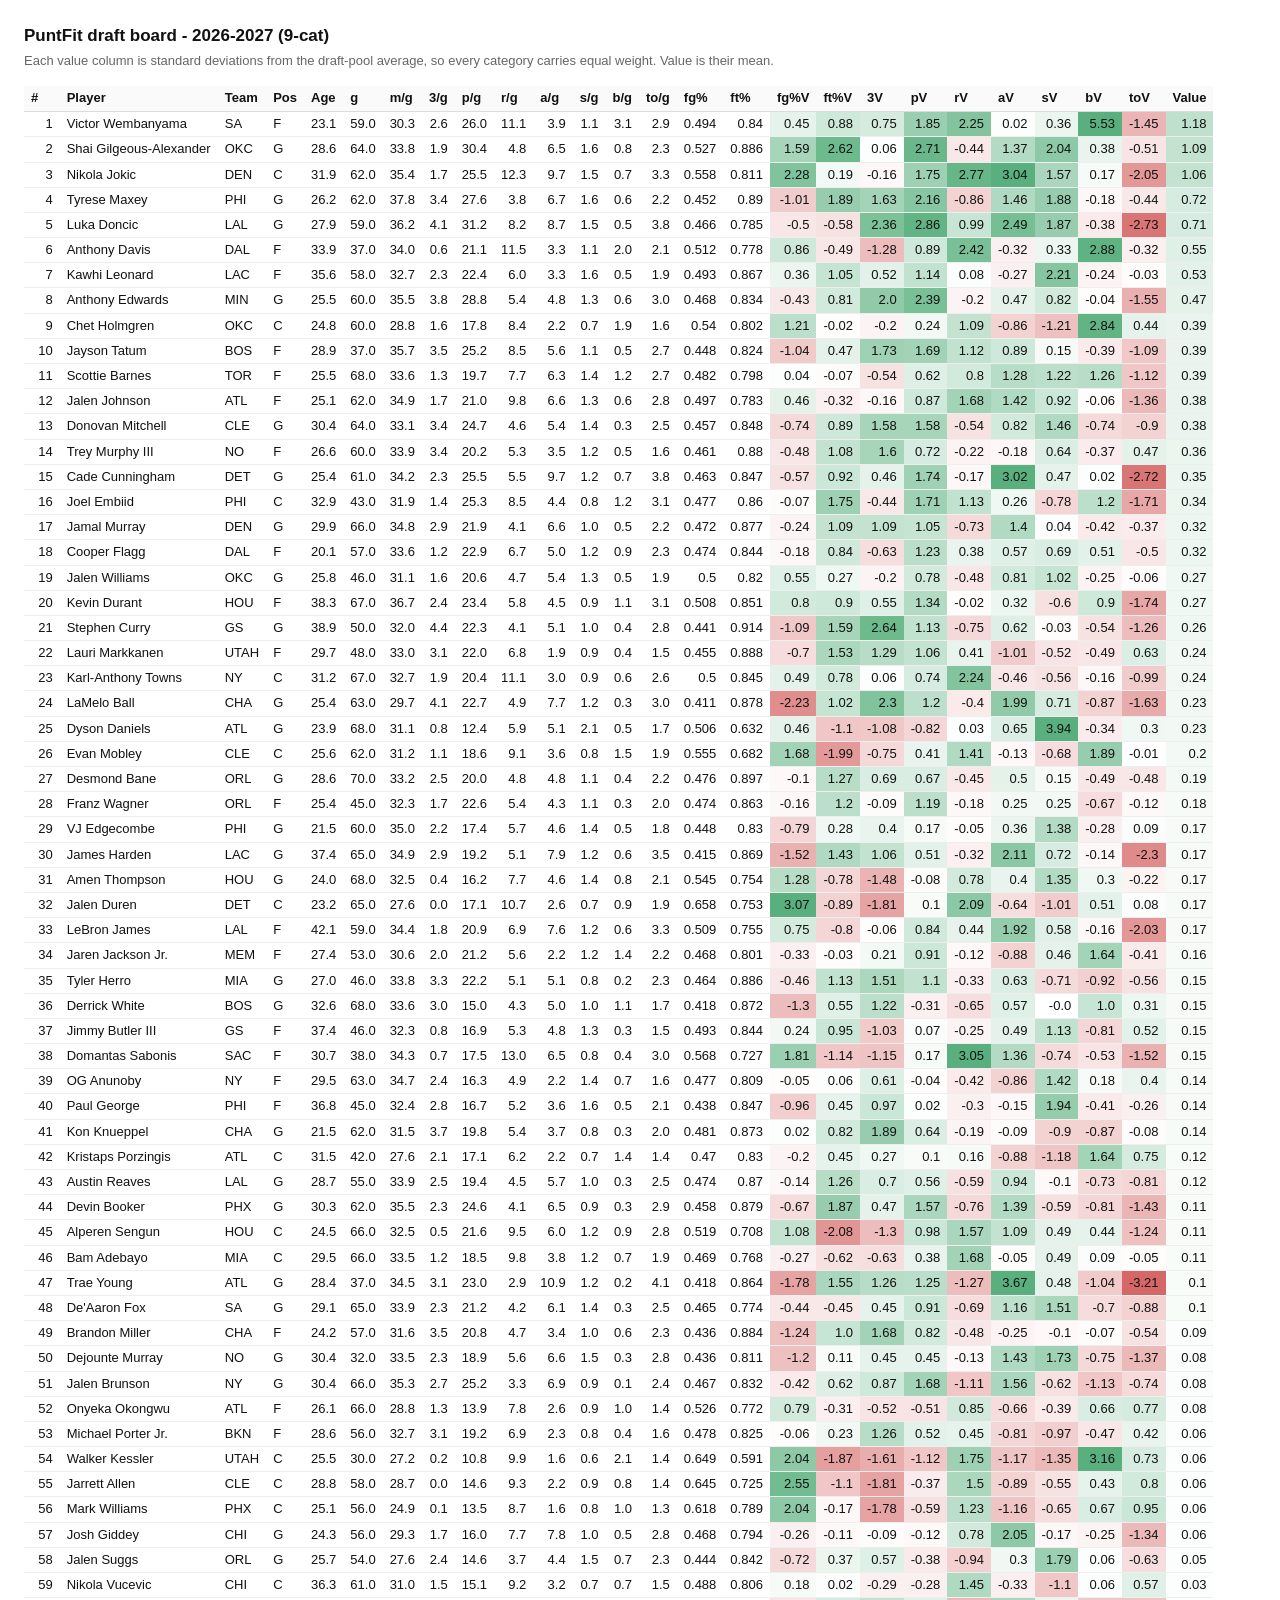
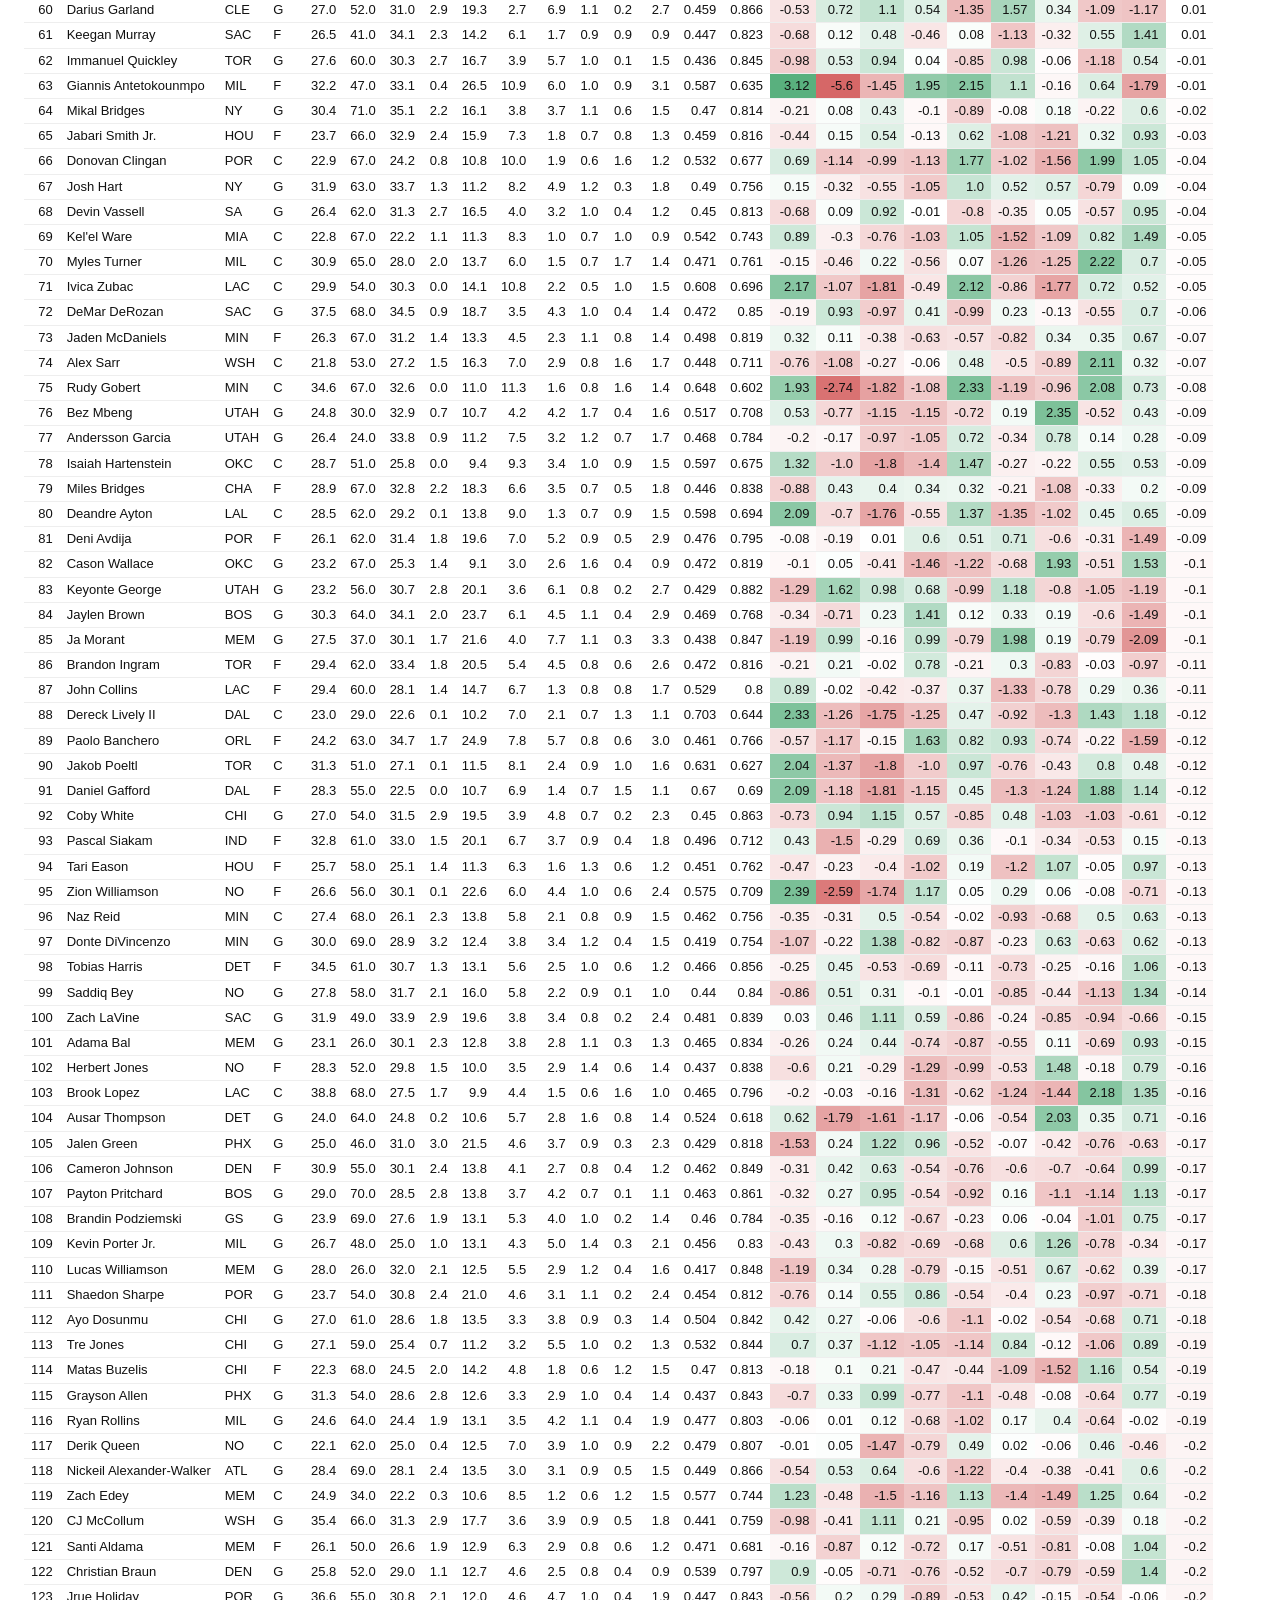
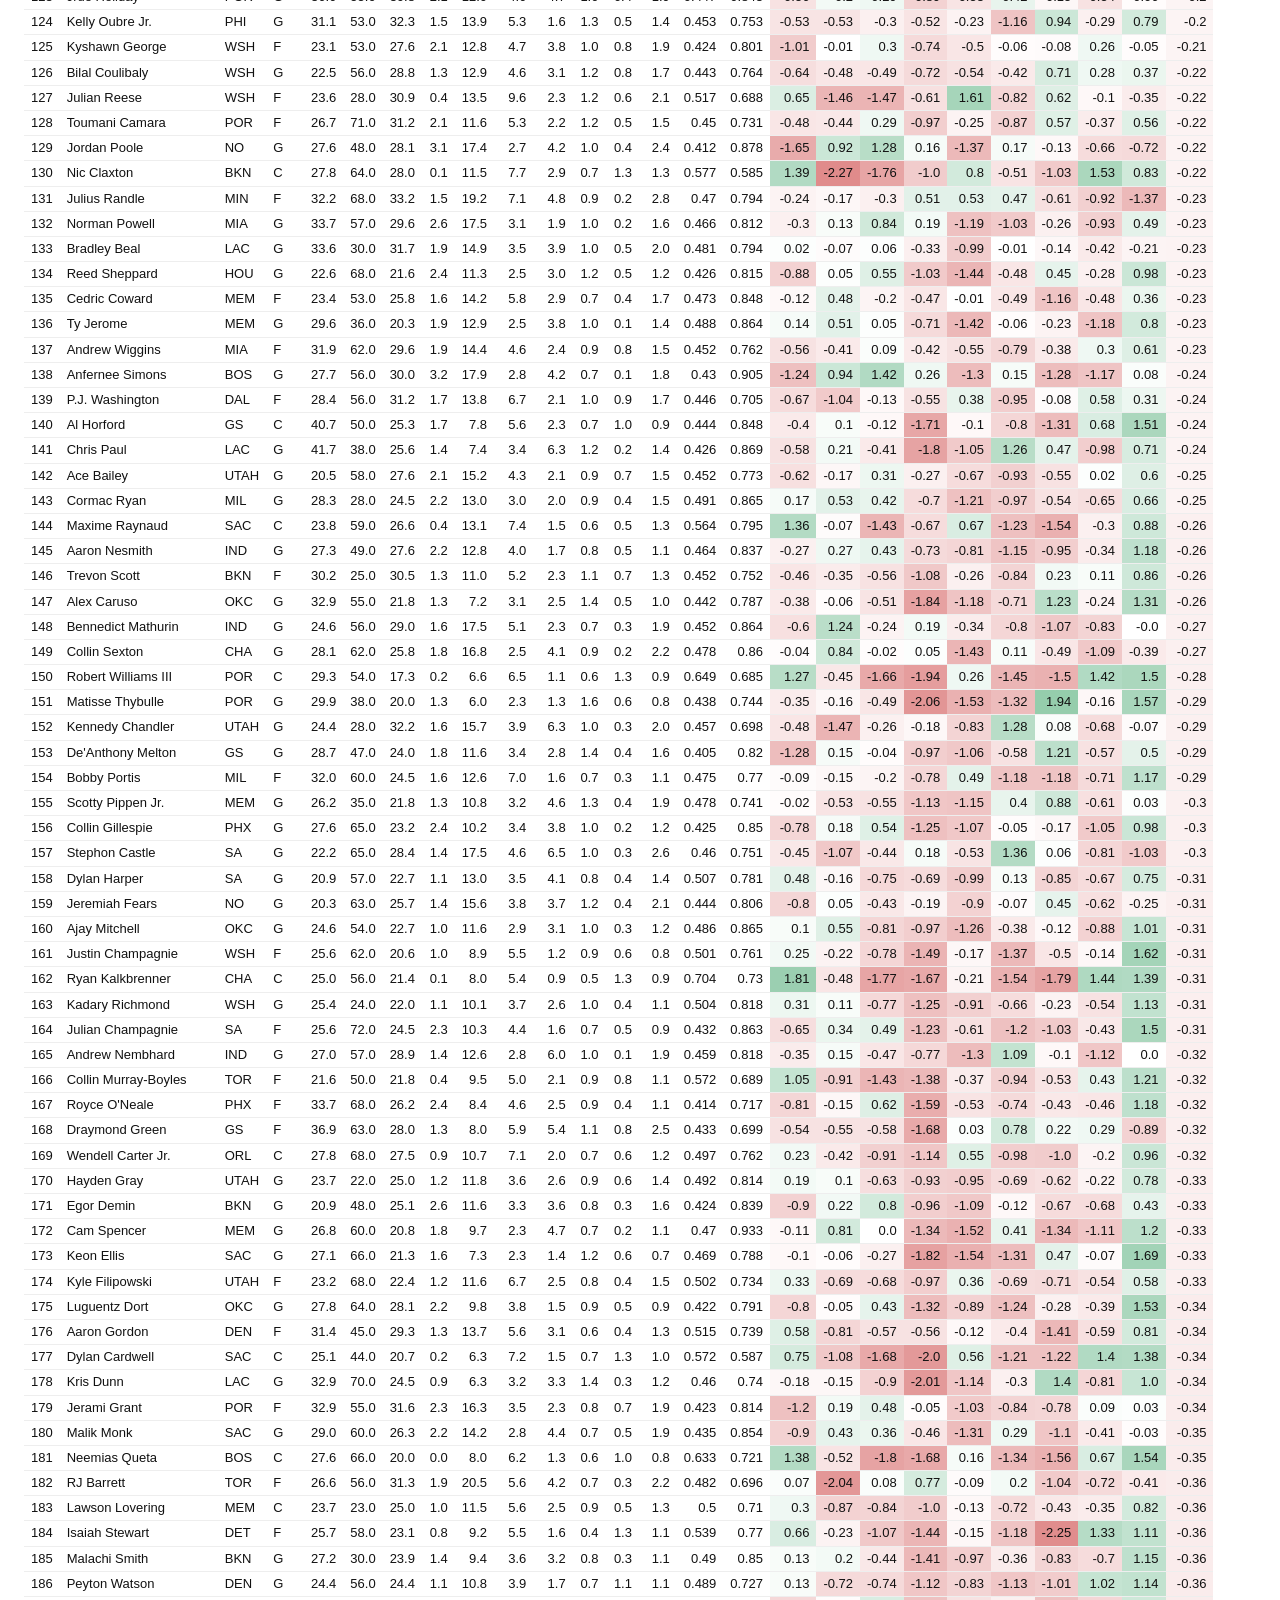
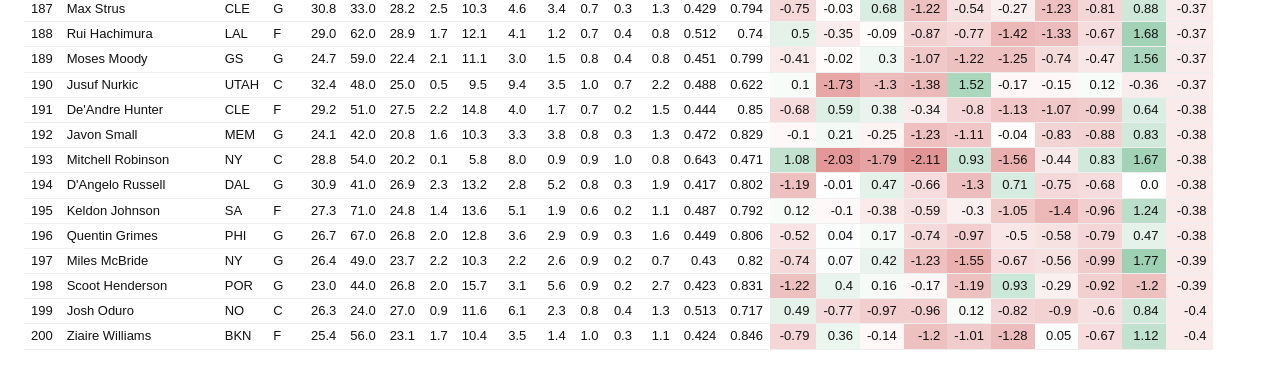
==== docs/draft-board.html @ 54d1fa2b "Adopt Basketball Monster's value layout and gradient board Basketball Monster's method turns out to " ====
<!doctype html><meta charset=utf-8>
<title>PuntFit draft board - 2026-2027 (9-cat)</title>
<style>
 body{font:13px/1.4 -apple-system,Segoe UI,sans-serif;margin:24px;color:#111;background:#fff}
 h1{font-size:17px;margin:0 0 4px} p{color:#666;margin:0 0 16px}
 table{border-collapse:collapse} th,td{padding:3px 7px;border-bottom:1px solid #eee;white-space:nowrap}
 th{position:sticky;top:0;background:#fafafa;text-align:left;font-weight:600;border-bottom:2px solid #ddd}
 td.r{text-align:right;font-variant-numeric:tabular-nums}
 td.name{font-weight:500} tr:hover td{background:#f6f9ff}
</style>
<h1>PuntFit draft board - 2026-2027 (9-cat)</h1>
<p>Each value column is standard deviations from the draft-pool average, so
every category carries equal weight. Value is their mean.</p>
<table><thead><tr><th>#</th><th>Player</th><th>Team</th><th>Pos</th><th>Age</th><th>g</th><th>m/g</th><th>3/g</th><th>p/g</th><th>r/g</th><th>a/g</th><th>s/g</th><th>b/g</th><th>to/g</th><th>fg%</th><th>ft%</th><th>fg%V</th><th>ft%V</th><th>3V</th><th>pV</th><th>rV</th><th>aV</th><th>sV</th><th>bV</th><th>toV</th><th>Value</th></tr></thead><tbody><tr><td class=r>1</td><td class=name>Victor Wembanyama</td><td>SA</td><td>F</td><td class=r>23.1</td><td class=r>59.0</td><td class=r>30.3</td><td class=r>2.6</td><td class=r>26.0</td><td class=r>11.1</td><td class=r>3.9</td><td class=r>1.1</td><td class=r>3.1</td><td class=r>2.9</td><td class=r>0.494</td><td class=r>0.84</td><td class=r style="background-color: rgba(34,150,83,0.11)">0.45</td><td class=r style="background-color: rgba(34,150,83,0.22)">0.88</td><td class=r style="background-color: rgba(34,150,83,0.19)">0.75</td><td class=r style="background-color: rgba(34,150,83,0.46)">1.85</td><td class=r style="background-color: rgba(34,150,83,0.56)">2.25</td><td class=r style="background-color: rgba(34,150,83,0.01)">0.02</td><td class=r style="background-color: rgba(34,150,83,0.09)">0.36</td><td class=r style="background-color: rgba(34,150,83,0.75)">5.53</td><td class=r style="background-color: rgba(200,52,52,0.36)">-1.45</td><td class=r style="background-color: rgba(34,150,83,0.29)">1.18</td></tr><tr><td class=r>2</td><td class=name>Shai Gilgeous-Alexander</td><td>OKC</td><td>G</td><td class=r>28.6</td><td class=r>64.0</td><td class=r>33.8</td><td class=r>1.9</td><td class=r>30.4</td><td class=r>4.8</td><td class=r>6.5</td><td class=r>1.6</td><td class=r>0.8</td><td class=r>2.3</td><td class=r>0.527</td><td class=r>0.886</td><td class=r style="background-color: rgba(34,150,83,0.40)">1.59</td><td class=r style="background-color: rgba(34,150,83,0.66)">2.62</td><td class=r style="background-color: rgba(34,150,83,0.01)">0.06</td><td class=r style="background-color: rgba(34,150,83,0.68)">2.71</td><td class=r style="background-color: rgba(200,52,52,0.11)">-0.44</td><td class=r style="background-color: rgba(34,150,83,0.34)">1.37</td><td class=r style="background-color: rgba(34,150,83,0.51)">2.04</td><td class=r style="background-color: rgba(34,150,83,0.10)">0.38</td><td class=r style="background-color: rgba(200,52,52,0.13)">-0.51</td><td class=r style="background-color: rgba(34,150,83,0.27)">1.09</td></tr><tr><td class=r>3</td><td class=name>Nikola Jokic</td><td>DEN</td><td>C</td><td class=r>31.9</td><td class=r>62.0</td><td class=r>35.4</td><td class=r>1.7</td><td class=r>25.5</td><td class=r>12.3</td><td class=r>9.7</td><td class=r>1.5</td><td class=r>0.7</td><td class=r>3.3</td><td class=r>0.558</td><td class=r>0.811</td><td class=r style="background-color: rgba(34,150,83,0.57)">2.28</td><td class=r style="background-color: rgba(34,150,83,0.05)">0.19</td><td class=r style="background-color: rgba(200,52,52,0.04)">-0.16</td><td class=r style="background-color: rgba(34,150,83,0.44)">1.75</td><td class=r style="background-color: rgba(34,150,83,0.69)">2.77</td><td class=r style="background-color: rgba(34,150,83,0.75)">3.04</td><td class=r style="background-color: rgba(34,150,83,0.39)">1.57</td><td class=r style="background-color: rgba(34,150,83,0.04)">0.17</td><td class=r style="background-color: rgba(200,52,52,0.51)">-2.05</td><td class=r style="background-color: rgba(34,150,83,0.27)">1.06</td></tr><tr><td class=r>4</td><td class=name>Tyrese Maxey</td><td>PHI</td><td>G</td><td class=r>26.2</td><td class=r>62.0</td><td class=r>37.8</td><td class=r>3.4</td><td class=r>27.6</td><td class=r>3.8</td><td class=r>6.7</td><td class=r>1.6</td><td class=r>0.6</td><td class=r>2.2</td><td class=r>0.452</td><td class=r>0.89</td><td class=r style="background-color: rgba(200,52,52,0.25)">-1.01</td><td class=r style="background-color: rgba(34,150,83,0.47)">1.89</td><td class=r style="background-color: rgba(34,150,83,0.41)">1.63</td><td class=r style="background-color: rgba(34,150,83,0.54)">2.16</td><td class=r style="background-color: rgba(200,52,52,0.22)">-0.86</td><td class=r style="background-color: rgba(34,150,83,0.36)">1.46</td><td class=r style="background-color: rgba(34,150,83,0.47)">1.88</td><td class=r style="background-color: rgba(200,52,52,0.04)">-0.18</td><td class=r style="background-color: rgba(200,52,52,0.11)">-0.44</td><td class=r style="background-color: rgba(34,150,83,0.18)">0.72</td></tr><tr><td class=r>5</td><td class=name>Luka Doncic</td><td>LAL</td><td>G</td><td class=r>27.9</td><td class=r>59.0</td><td class=r>36.2</td><td class=r>4.1</td><td class=r>31.2</td><td class=r>8.2</td><td class=r>8.7</td><td class=r>1.5</td><td class=r>0.5</td><td class=r>3.8</td><td class=r>0.466</td><td class=r>0.785</td><td class=r style="background-color: rgba(200,52,52,0.12)">-0.5</td><td class=r style="background-color: rgba(200,52,52,0.14)">-0.58</td><td class=r style="background-color: rgba(34,150,83,0.59)">2.36</td><td class=r style="background-color: rgba(34,150,83,0.71)">2.86</td><td class=r style="background-color: rgba(34,150,83,0.25)">0.99</td><td class=r style="background-color: rgba(34,150,83,0.62)">2.49</td><td class=r style="background-color: rgba(34,150,83,0.47)">1.87</td><td class=r style="background-color: rgba(200,52,52,0.10)">-0.38</td><td class=r style="background-color: rgba(200,52,52,0.68)">-2.73</td><td class=r style="background-color: rgba(34,150,83,0.18)">0.71</td></tr><tr><td class=r>6</td><td class=name>Anthony Davis</td><td>DAL</td><td>F</td><td class=r>33.9</td><td class=r>37.0</td><td class=r>34.0</td><td class=r>0.6</td><td class=r>21.1</td><td class=r>11.5</td><td class=r>3.3</td><td class=r>1.1</td><td class=r>2.0</td><td class=r>2.1</td><td class=r>0.512</td><td class=r>0.778</td><td class=r style="background-color: rgba(34,150,83,0.22)">0.86</td><td class=r style="background-color: rgba(200,52,52,0.12)">-0.49</td><td class=r style="background-color: rgba(200,52,52,0.32)">-1.28</td><td class=r style="background-color: rgba(34,150,83,0.22)">0.89</td><td class=r style="background-color: rgba(34,150,83,0.60)">2.42</td><td class=r style="background-color: rgba(200,52,52,0.08)">-0.32</td><td class=r style="background-color: rgba(34,150,83,0.08)">0.33</td><td class=r style="background-color: rgba(34,150,83,0.72)">2.88</td><td class=r style="background-color: rgba(200,52,52,0.08)">-0.32</td><td class=r style="background-color: rgba(34,150,83,0.14)">0.55</td></tr><tr><td class=r>7</td><td class=name>Kawhi Leonard</td><td>LAC</td><td>F</td><td class=r>35.6</td><td class=r>58.0</td><td class=r>32.7</td><td class=r>2.3</td><td class=r>22.4</td><td class=r>6.0</td><td class=r>3.3</td><td class=r>1.6</td><td class=r>0.5</td><td class=r>1.9</td><td class=r>0.493</td><td class=r>0.867</td><td class=r style="background-color: rgba(34,150,83,0.09)">0.36</td><td class=r style="background-color: rgba(34,150,83,0.26)">1.05</td><td class=r style="background-color: rgba(34,150,83,0.13)">0.52</td><td class=r style="background-color: rgba(34,150,83,0.28)">1.14</td><td class=r style="background-color: rgba(34,150,83,0.02)">0.08</td><td class=r style="background-color: rgba(200,52,52,0.07)">-0.27</td><td class=r style="background-color: rgba(34,150,83,0.55)">2.21</td><td class=r style="background-color: rgba(200,52,52,0.06)">-0.24</td><td class=r style="background-color: rgba(200,52,52,0.01)">-0.03</td><td class=r style="background-color: rgba(34,150,83,0.13)">0.53</td></tr><tr><td class=r>8</td><td class=name>Anthony Edwards</td><td>MIN</td><td>G</td><td class=r>25.5</td><td class=r>60.0</td><td class=r>35.5</td><td class=r>3.8</td><td class=r>28.8</td><td class=r>5.4</td><td class=r>4.8</td><td class=r>1.3</td><td class=r>0.6</td><td class=r>3.0</td><td class=r>0.468</td><td class=r>0.834</td><td class=r style="background-color: rgba(200,52,52,0.11)">-0.43</td><td class=r style="background-color: rgba(34,150,83,0.20)">0.81</td><td class=r style="background-color: rgba(34,150,83,0.50)">2.0</td><td class=r style="background-color: rgba(34,150,83,0.60)">2.39</td><td class=r style="background-color: rgba(200,52,52,0.05)">-0.2</td><td class=r style="background-color: rgba(34,150,83,0.12)">0.47</td><td class=r style="background-color: rgba(34,150,83,0.20)">0.82</td><td class=r style="background-color: rgba(200,52,52,0.01)">-0.04</td><td class=r style="background-color: rgba(200,52,52,0.39)">-1.55</td><td class=r style="background-color: rgba(34,150,83,0.12)">0.47</td></tr><tr><td class=r>9</td><td class=name>Chet Holmgren</td><td>OKC</td><td>C</td><td class=r>24.8</td><td class=r>60.0</td><td class=r>28.8</td><td class=r>1.6</td><td class=r>17.8</td><td class=r>8.4</td><td class=r>2.2</td><td class=r>0.7</td><td class=r>1.9</td><td class=r>1.6</td><td class=r>0.54</td><td class=r>0.802</td><td class=r style="background-color: rgba(34,150,83,0.30)">1.21</td><td class=r style="background-color: rgba(200,52,52,0.01)">-0.02</td><td class=r style="background-color: rgba(200,52,52,0.05)">-0.2</td><td class=r style="background-color: rgba(34,150,83,0.06)">0.24</td><td class=r style="background-color: rgba(34,150,83,0.27)">1.09</td><td class=r style="background-color: rgba(200,52,52,0.22)">-0.86</td><td class=r style="background-color: rgba(200,52,52,0.30)">-1.21</td><td class=r style="background-color: rgba(34,150,83,0.71)">2.84</td><td class=r style="background-color: rgba(34,150,83,0.11)">0.44</td><td class=r style="background-color: rgba(34,150,83,0.10)">0.39</td></tr><tr><td class=r>10</td><td class=name>Jayson Tatum</td><td>BOS</td><td>F</td><td class=r>28.9</td><td class=r>37.0</td><td class=r>35.7</td><td class=r>3.5</td><td class=r>25.2</td><td class=r>8.5</td><td class=r>5.6</td><td class=r>1.1</td><td class=r>0.5</td><td class=r>2.7</td><td class=r>0.448</td><td class=r>0.824</td><td class=r style="background-color: rgba(200,52,52,0.26)">-1.04</td><td class=r style="background-color: rgba(34,150,83,0.12)">0.47</td><td class=r style="background-color: rgba(34,150,83,0.43)">1.73</td><td class=r style="background-color: rgba(34,150,83,0.42)">1.69</td><td class=r style="background-color: rgba(34,150,83,0.28)">1.12</td><td class=r style="background-color: rgba(34,150,83,0.22)">0.89</td><td class=r style="background-color: rgba(34,150,83,0.04)">0.15</td><td class=r style="background-color: rgba(200,52,52,0.10)">-0.39</td><td class=r style="background-color: rgba(200,52,52,0.27)">-1.09</td><td class=r style="background-color: rgba(34,150,83,0.10)">0.39</td></tr><tr><td class=r>11</td><td class=name>Scottie Barnes</td><td>TOR</td><td>F</td><td class=r>25.5</td><td class=r>68.0</td><td class=r>33.6</td><td class=r>1.3</td><td class=r>19.7</td><td class=r>7.7</td><td class=r>6.3</td><td class=r>1.4</td><td class=r>1.2</td><td class=r>2.7</td><td class=r>0.482</td><td class=r>0.798</td><td class=r style="background-color: rgba(34,150,83,0.01)">0.04</td><td class=r style="background-color: rgba(200,52,52,0.02)">-0.07</td><td class=r style="background-color: rgba(200,52,52,0.14)">-0.54</td><td class=r style="background-color: rgba(34,150,83,0.15)">0.62</td><td class=r style="background-color: rgba(34,150,83,0.20)">0.8</td><td class=r style="background-color: rgba(34,150,83,0.32)">1.28</td><td class=r style="background-color: rgba(34,150,83,0.30)">1.22</td><td class=r style="background-color: rgba(34,150,83,0.32)">1.26</td><td class=r style="background-color: rgba(200,52,52,0.28)">-1.12</td><td class=r style="background-color: rgba(34,150,83,0.10)">0.39</td></tr><tr><td class=r>12</td><td class=name>Jalen Johnson</td><td>ATL</td><td>F</td><td class=r>25.1</td><td class=r>62.0</td><td class=r>34.9</td><td class=r>1.7</td><td class=r>21.0</td><td class=r>9.8</td><td class=r>6.6</td><td class=r>1.3</td><td class=r>0.6</td><td class=r>2.8</td><td class=r>0.497</td><td class=r>0.783</td><td class=r style="background-color: rgba(34,150,83,0.12)">0.46</td><td class=r style="background-color: rgba(200,52,52,0.08)">-0.32</td><td class=r style="background-color: rgba(200,52,52,0.04)">-0.16</td><td class=r style="background-color: rgba(34,150,83,0.22)">0.87</td><td class=r style="background-color: rgba(34,150,83,0.42)">1.68</td><td class=r style="background-color: rgba(34,150,83,0.35)">1.42</td><td class=r style="background-color: rgba(34,150,83,0.23)">0.92</td><td class=r style="background-color: rgba(200,52,52,0.01)">-0.06</td><td class=r style="background-color: rgba(200,52,52,0.34)">-1.36</td><td class=r style="background-color: rgba(34,150,83,0.10)">0.38</td></tr><tr><td class=r>13</td><td class=name>Donovan Mitchell</td><td>CLE</td><td>G</td><td class=r>30.4</td><td class=r>64.0</td><td class=r>33.1</td><td class=r>3.4</td><td class=r>24.7</td><td class=r>4.6</td><td class=r>5.4</td><td class=r>1.4</td><td class=r>0.3</td><td class=r>2.5</td><td class=r>0.457</td><td class=r>0.848</td><td class=r style="background-color: rgba(200,52,52,0.18)">-0.74</td><td class=r style="background-color: rgba(34,150,83,0.22)">0.89</td><td class=r style="background-color: rgba(34,150,83,0.40)">1.58</td><td class=r style="background-color: rgba(34,150,83,0.40)">1.58</td><td class=r style="background-color: rgba(200,52,52,0.14)">-0.54</td><td class=r style="background-color: rgba(34,150,83,0.20)">0.82</td><td class=r style="background-color: rgba(34,150,83,0.36)">1.46</td><td class=r style="background-color: rgba(200,52,52,0.18)">-0.74</td><td class=r style="background-color: rgba(200,52,52,0.22)">-0.9</td><td class=r style="background-color: rgba(34,150,83,0.10)">0.38</td></tr><tr><td class=r>14</td><td class=name>Trey Murphy III</td><td>NO</td><td>F</td><td class=r>26.6</td><td class=r>60.0</td><td class=r>33.9</td><td class=r>3.4</td><td class=r>20.2</td><td class=r>5.3</td><td class=r>3.5</td><td class=r>1.2</td><td class=r>0.5</td><td class=r>1.6</td><td class=r>0.461</td><td class=r>0.88</td><td class=r style="background-color: rgba(200,52,52,0.12)">-0.48</td><td class=r style="background-color: rgba(34,150,83,0.27)">1.08</td><td class=r style="background-color: rgba(34,150,83,0.40)">1.6</td><td class=r style="background-color: rgba(34,150,83,0.18)">0.72</td><td class=r style="background-color: rgba(200,52,52,0.06)">-0.22</td><td class=r style="background-color: rgba(200,52,52,0.04)">-0.18</td><td class=r style="background-color: rgba(34,150,83,0.16)">0.64</td><td class=r style="background-color: rgba(200,52,52,0.09)">-0.37</td><td class=r style="background-color: rgba(34,150,83,0.12)">0.47</td><td class=r style="background-color: rgba(34,150,83,0.09)">0.36</td></tr><tr><td class=r>15</td><td class=name>Cade Cunningham</td><td>DET</td><td>G</td><td class=r>25.4</td><td class=r>61.0</td><td class=r>34.2</td><td class=r>2.3</td><td class=r>25.5</td><td class=r>5.5</td><td class=r>9.7</td><td class=r>1.2</td><td class=r>0.7</td><td class=r>3.8</td><td class=r>0.463</td><td class=r>0.847</td><td class=r style="background-color: rgba(200,52,52,0.14)">-0.57</td><td class=r style="background-color: rgba(34,150,83,0.23)">0.92</td><td class=r style="background-color: rgba(34,150,83,0.12)">0.46</td><td class=r style="background-color: rgba(34,150,83,0.43)">1.74</td><td class=r style="background-color: rgba(200,52,52,0.04)">-0.17</td><td class=r style="background-color: rgba(34,150,83,0.75)">3.02</td><td class=r style="background-color: rgba(34,150,83,0.12)">0.47</td><td class=r style="background-color: rgba(34,150,83,0.01)">0.02</td><td class=r style="background-color: rgba(200,52,52,0.68)">-2.72</td><td class=r style="background-color: rgba(34,150,83,0.09)">0.35</td></tr><tr><td class=r>16</td><td class=name>Joel Embiid</td><td>PHI</td><td>C</td><td class=r>32.9</td><td class=r>43.0</td><td class=r>31.9</td><td class=r>1.4</td><td class=r>25.3</td><td class=r>8.5</td><td class=r>4.4</td><td class=r>0.8</td><td class=r>1.2</td><td class=r>3.1</td><td class=r>0.477</td><td class=r>0.86</td><td class=r style="background-color: rgba(200,52,52,0.02)">-0.07</td><td class=r style="background-color: rgba(34,150,83,0.44)">1.75</td><td class=r style="background-color: rgba(200,52,52,0.11)">-0.44</td><td class=r style="background-color: rgba(34,150,83,0.43)">1.71</td><td class=r style="background-color: rgba(34,150,83,0.28)">1.13</td><td class=r style="background-color: rgba(34,150,83,0.07)">0.26</td><td class=r style="background-color: rgba(200,52,52,0.20)">-0.78</td><td class=r style="background-color: rgba(34,150,83,0.30)">1.2</td><td class=r style="background-color: rgba(200,52,52,0.43)">-1.71</td><td class=r style="background-color: rgba(34,150,83,0.09)">0.34</td></tr><tr><td class=r>17</td><td class=name>Jamal Murray</td><td>DEN</td><td>G</td><td class=r>29.9</td><td class=r>66.0</td><td class=r>34.8</td><td class=r>2.9</td><td class=r>21.9</td><td class=r>4.1</td><td class=r>6.6</td><td class=r>1.0</td><td class=r>0.5</td><td class=r>2.2</td><td class=r>0.472</td><td class=r>0.877</td><td class=r style="background-color: rgba(200,52,52,0.06)">-0.24</td><td class=r style="background-color: rgba(34,150,83,0.27)">1.09</td><td class=r style="background-color: rgba(34,150,83,0.27)">1.09</td><td class=r style="background-color: rgba(34,150,83,0.26)">1.05</td><td class=r style="background-color: rgba(200,52,52,0.18)">-0.73</td><td class=r style="background-color: rgba(34,150,83,0.35)">1.4</td><td class=r style="background-color: rgba(34,150,83,0.01)">0.04</td><td class=r style="background-color: rgba(200,52,52,0.10)">-0.42</td><td class=r style="background-color: rgba(200,52,52,0.09)">-0.37</td><td class=r style="background-color: rgba(34,150,83,0.08)">0.32</td></tr><tr><td class=r>18</td><td class=name>Cooper Flagg</td><td>DAL</td><td>F</td><td class=r>20.1</td><td class=r>57.0</td><td class=r>33.6</td><td class=r>1.2</td><td class=r>22.9</td><td class=r>6.7</td><td class=r>5.0</td><td class=r>1.2</td><td class=r>0.9</td><td class=r>2.3</td><td class=r>0.474</td><td class=r>0.844</td><td class=r style="background-color: rgba(200,52,52,0.04)">-0.18</td><td class=r style="background-color: rgba(34,150,83,0.21)">0.84</td><td class=r style="background-color: rgba(200,52,52,0.16)">-0.63</td><td class=r style="background-color: rgba(34,150,83,0.31)">1.23</td><td class=r style="background-color: rgba(34,150,83,0.10)">0.38</td><td class=r style="background-color: rgba(34,150,83,0.14)">0.57</td><td class=r style="background-color: rgba(34,150,83,0.17)">0.69</td><td class=r style="background-color: rgba(34,150,83,0.13)">0.51</td><td class=r style="background-color: rgba(200,52,52,0.12)">-0.5</td><td class=r style="background-color: rgba(34,150,83,0.08)">0.32</td></tr><tr><td class=r>19</td><td class=name>Jalen Williams</td><td>OKC</td><td>G</td><td class=r>25.8</td><td class=r>46.0</td><td class=r>31.1</td><td class=r>1.6</td><td class=r>20.6</td><td class=r>4.7</td><td class=r>5.4</td><td class=r>1.3</td><td class=r>0.5</td><td class=r>1.9</td><td class=r>0.5</td><td class=r>0.82</td><td class=r style="background-color: rgba(34,150,83,0.14)">0.55</td><td class=r style="background-color: rgba(34,150,83,0.07)">0.27</td><td class=r style="background-color: rgba(200,52,52,0.05)">-0.2</td><td class=r style="background-color: rgba(34,150,83,0.20)">0.78</td><td class=r style="background-color: rgba(200,52,52,0.12)">-0.48</td><td class=r style="background-color: rgba(34,150,83,0.20)">0.81</td><td class=r style="background-color: rgba(34,150,83,0.26)">1.02</td><td class=r style="background-color: rgba(200,52,52,0.06)">-0.25</td><td class=r style="background-color: rgba(200,52,52,0.01)">-0.06</td><td class=r style="background-color: rgba(34,150,83,0.07)">0.27</td></tr><tr><td class=r>20</td><td class=name>Kevin Durant</td><td>HOU</td><td>F</td><td class=r>38.3</td><td class=r>67.0</td><td class=r>36.7</td><td class=r>2.4</td><td class=r>23.4</td><td class=r>5.8</td><td class=r>4.5</td><td class=r>0.9</td><td class=r>1.1</td><td class=r>3.1</td><td class=r>0.508</td><td class=r>0.851</td><td class=r style="background-color: rgba(34,150,83,0.20)">0.8</td><td class=r style="background-color: rgba(34,150,83,0.22)">0.9</td><td class=r style="background-color: rgba(34,150,83,0.14)">0.55</td><td class=r style="background-color: rgba(34,150,83,0.34)">1.34</td><td class=r style="background-color: rgba(200,52,52,0.01)">-0.02</td><td class=r style="background-color: rgba(34,150,83,0.08)">0.32</td><td class=r style="background-color: rgba(200,52,52,0.15)">-0.6</td><td class=r style="background-color: rgba(34,150,83,0.22)">0.9</td><td class=r style="background-color: rgba(200,52,52,0.43)">-1.74</td><td class=r style="background-color: rgba(34,150,83,0.07)">0.27</td></tr><tr><td class=r>21</td><td class=name>Stephen Curry</td><td>GS</td><td>G</td><td class=r>38.9</td><td class=r>50.0</td><td class=r>32.0</td><td class=r>4.4</td><td class=r>22.3</td><td class=r>4.1</td><td class=r>5.1</td><td class=r>1.0</td><td class=r>0.4</td><td class=r>2.8</td><td class=r>0.441</td><td class=r>0.914</td><td class=r style="background-color: rgba(200,52,52,0.27)">-1.09</td><td class=r style="background-color: rgba(34,150,83,0.40)">1.59</td><td class=r style="background-color: rgba(34,150,83,0.66)">2.64</td><td class=r style="background-color: rgba(34,150,83,0.28)">1.13</td><td class=r style="background-color: rgba(200,52,52,0.19)">-0.75</td><td class=r style="background-color: rgba(34,150,83,0.15)">0.62</td><td class=r style="background-color: rgba(200,52,52,0.01)">-0.03</td><td class=r style="background-color: rgba(200,52,52,0.14)">-0.54</td><td class=r style="background-color: rgba(200,52,52,0.32)">-1.26</td><td class=r style="background-color: rgba(34,150,83,0.07)">0.26</td></tr><tr><td class=r>22</td><td class=name>Lauri Markkanen</td><td>UTAH</td><td>F</td><td class=r>29.7</td><td class=r>48.0</td><td class=r>33.0</td><td class=r>3.1</td><td class=r>22.0</td><td class=r>6.8</td><td class=r>1.9</td><td class=r>0.9</td><td class=r>0.4</td><td class=r>1.5</td><td class=r>0.455</td><td class=r>0.888</td><td class=r style="background-color: rgba(200,52,52,0.17)">-0.7</td><td class=r style="background-color: rgba(34,150,83,0.38)">1.53</td><td class=r style="background-color: rgba(34,150,83,0.32)">1.29</td><td class=r style="background-color: rgba(34,150,83,0.27)">1.06</td><td class=r style="background-color: rgba(34,150,83,0.10)">0.41</td><td class=r style="background-color: rgba(200,52,52,0.25)">-1.01</td><td class=r style="background-color: rgba(200,52,52,0.13)">-0.52</td><td class=r style="background-color: rgba(200,52,52,0.12)">-0.49</td><td class=r style="background-color: rgba(34,150,83,0.16)">0.63</td><td class=r style="background-color: rgba(34,150,83,0.06)">0.24</td></tr><tr><td class=r>23</td><td class=name>Karl-Anthony Towns</td><td>NY</td><td>C</td><td class=r>31.2</td><td class=r>67.0</td><td class=r>32.7</td><td class=r>1.9</td><td class=r>20.4</td><td class=r>11.1</td><td class=r>3.0</td><td class=r>0.9</td><td class=r>0.6</td><td class=r>2.6</td><td class=r>0.5</td><td class=r>0.845</td><td class=r style="background-color: rgba(34,150,83,0.12)">0.49</td><td class=r style="background-color: rgba(34,150,83,0.20)">0.78</td><td class=r style="background-color: rgba(34,150,83,0.01)">0.06</td><td class=r style="background-color: rgba(34,150,83,0.18)">0.74</td><td class=r style="background-color: rgba(34,150,83,0.56)">2.24</td><td class=r style="background-color: rgba(200,52,52,0.12)">-0.46</td><td class=r style="background-color: rgba(200,52,52,0.14)">-0.56</td><td class=r style="background-color: rgba(200,52,52,0.04)">-0.16</td><td class=r style="background-color: rgba(200,52,52,0.25)">-0.99</td><td class=r style="background-color: rgba(34,150,83,0.06)">0.24</td></tr><tr><td class=r>24</td><td class=name>LaMelo Ball</td><td>CHA</td><td>G</td><td class=r>25.4</td><td class=r>63.0</td><td class=r>29.7</td><td class=r>4.1</td><td class=r>22.7</td><td class=r>4.9</td><td class=r>7.7</td><td class=r>1.2</td><td class=r>0.3</td><td class=r>3.0</td><td class=r>0.411</td><td class=r>0.878</td><td class=r style="background-color: rgba(200,52,52,0.56)">-2.23</td><td class=r style="background-color: rgba(34,150,83,0.26)">1.02</td><td class=r style="background-color: rgba(34,150,83,0.57)">2.3</td><td class=r style="background-color: rgba(34,150,83,0.30)">1.2</td><td class=r style="background-color: rgba(200,52,52,0.10)">-0.4</td><td class=r style="background-color: rgba(34,150,83,0.50)">1.99</td><td class=r style="background-color: rgba(34,150,83,0.18)">0.71</td><td class=r style="background-color: rgba(200,52,52,0.22)">-0.87</td><td class=r style="background-color: rgba(200,52,52,0.41)">-1.63</td><td class=r style="background-color: rgba(34,150,83,0.06)">0.23</td></tr><tr><td class=r>25</td><td class=name>Dyson Daniels</td><td>ATL</td><td>G</td><td class=r>23.9</td><td class=r>68.0</td><td class=r>31.1</td><td class=r>0.8</td><td class=r>12.4</td><td class=r>5.9</td><td class=r>5.1</td><td class=r>2.1</td><td class=r>0.5</td><td class=r>1.7</td><td class=r>0.506</td><td class=r>0.632</td><td class=r style="background-color: rgba(34,150,83,0.12)">0.46</td><td class=r style="background-color: rgba(200,52,52,0.28)">-1.1</td><td class=r style="background-color: rgba(200,52,52,0.27)">-1.08</td><td class=r style="background-color: rgba(200,52,52,0.20)">-0.82</td><td class=r style="background-color: rgba(34,150,83,0.01)">0.03</td><td class=r style="background-color: rgba(34,150,83,0.16)">0.65</td><td class=r style="background-color: rgba(34,150,83,0.75)">3.94</td><td class=r style="background-color: rgba(200,52,52,0.09)">-0.34</td><td class=r style="background-color: rgba(34,150,83,0.07)">0.3</td><td class=r style="background-color: rgba(34,150,83,0.06)">0.23</td></tr><tr><td class=r>26</td><td class=name>Evan Mobley</td><td>CLE</td><td>C</td><td class=r>25.6</td><td class=r>62.0</td><td class=r>31.2</td><td class=r>1.1</td><td class=r>18.6</td><td class=r>9.1</td><td class=r>3.6</td><td class=r>0.8</td><td class=r>1.5</td><td class=r>1.9</td><td class=r>0.555</td><td class=r>0.682</td><td class=r style="background-color: rgba(34,150,83,0.42)">1.68</td><td class=r style="background-color: rgba(200,52,52,0.50)">-1.99</td><td class=r style="background-color: rgba(200,52,52,0.19)">-0.75</td><td class=r style="background-color: rgba(34,150,83,0.10)">0.41</td><td class=r style="background-color: rgba(34,150,83,0.35)">1.41</td><td class=r style="background-color: rgba(200,52,52,0.03)">-0.13</td><td class=r style="background-color: rgba(200,52,52,0.17)">-0.68</td><td class=r style="background-color: rgba(34,150,83,0.47)">1.89</td><td class=r style="background-color: rgba(200,52,52,0.00)">-0.01</td><td class=r style="background-color: rgba(34,150,83,0.05)">0.2</td></tr><tr><td class=r>27</td><td class=name>Desmond Bane</td><td>ORL</td><td>G</td><td class=r>28.6</td><td class=r>70.0</td><td class=r>33.2</td><td class=r>2.5</td><td class=r>20.0</td><td class=r>4.8</td><td class=r>4.8</td><td class=r>1.1</td><td class=r>0.4</td><td class=r>2.2</td><td class=r>0.476</td><td class=r>0.897</td><td class=r style="background-color: rgba(200,52,52,0.03)">-0.1</td><td class=r style="background-color: rgba(34,150,83,0.32)">1.27</td><td class=r style="background-color: rgba(34,150,83,0.17)">0.69</td><td class=r style="background-color: rgba(34,150,83,0.17)">0.67</td><td class=r style="background-color: rgba(200,52,52,0.11)">-0.45</td><td class=r style="background-color: rgba(34,150,83,0.12)">0.5</td><td class=r style="background-color: rgba(34,150,83,0.04)">0.15</td><td class=r style="background-color: rgba(200,52,52,0.12)">-0.49</td><td class=r style="background-color: rgba(200,52,52,0.12)">-0.48</td><td class=r style="background-color: rgba(34,150,83,0.05)">0.19</td></tr><tr><td class=r>28</td><td class=name>Franz Wagner</td><td>ORL</td><td>F</td><td class=r>25.4</td><td class=r>45.0</td><td class=r>32.3</td><td class=r>1.7</td><td class=r>22.6</td><td class=r>5.4</td><td class=r>4.3</td><td class=r>1.1</td><td class=r>0.3</td><td class=r>2.0</td><td class=r>0.474</td><td class=r>0.863</td><td class=r style="background-color: rgba(200,52,52,0.04)">-0.16</td><td class=r style="background-color: rgba(34,150,83,0.30)">1.2</td><td class=r style="background-color: rgba(200,52,52,0.02)">-0.09</td><td class=r style="background-color: rgba(34,150,83,0.30)">1.19</td><td class=r style="background-color: rgba(200,52,52,0.04)">-0.18</td><td class=r style="background-color: rgba(34,150,83,0.06)">0.25</td><td class=r style="background-color: rgba(34,150,83,0.06)">0.25</td><td class=r style="background-color: rgba(200,52,52,0.17)">-0.67</td><td class=r style="background-color: rgba(200,52,52,0.03)">-0.12</td><td class=r style="background-color: rgba(34,150,83,0.04)">0.18</td></tr><tr><td class=r>29</td><td class=name>VJ Edgecombe</td><td>PHI</td><td>G</td><td class=r>21.5</td><td class=r>60.0</td><td class=r>35.0</td><td class=r>2.2</td><td class=r>17.4</td><td class=r>5.7</td><td class=r>4.6</td><td class=r>1.4</td><td class=r>0.5</td><td class=r>1.8</td><td class=r>0.448</td><td class=r>0.83</td><td class=r style="background-color: rgba(200,52,52,0.20)">-0.79</td><td class=r style="background-color: rgba(34,150,83,0.07)">0.28</td><td class=r style="background-color: rgba(34,150,83,0.10)">0.4</td><td class=r style="background-color: rgba(34,150,83,0.04)">0.17</td><td class=r style="background-color: rgba(200,52,52,0.01)">-0.05</td><td class=r style="background-color: rgba(34,150,83,0.09)">0.36</td><td class=r style="background-color: rgba(34,150,83,0.34)">1.38</td><td class=r style="background-color: rgba(200,52,52,0.07)">-0.28</td><td class=r style="background-color: rgba(34,150,83,0.02)">0.09</td><td class=r style="background-color: rgba(34,150,83,0.04)">0.17</td></tr><tr><td class=r>30</td><td class=name>James Harden</td><td>LAC</td><td>G</td><td class=r>37.4</td><td class=r>65.0</td><td class=r>34.9</td><td class=r>2.9</td><td class=r>19.2</td><td class=r>5.1</td><td class=r>7.9</td><td class=r>1.2</td><td class=r>0.6</td><td class=r>3.5</td><td class=r>0.415</td><td class=r>0.869</td><td class=r style="background-color: rgba(200,52,52,0.38)">-1.52</td><td class=r style="background-color: rgba(34,150,83,0.36)">1.43</td><td class=r style="background-color: rgba(34,150,83,0.27)">1.06</td><td class=r style="background-color: rgba(34,150,83,0.13)">0.51</td><td class=r style="background-color: rgba(200,52,52,0.08)">-0.32</td><td class=r style="background-color: rgba(34,150,83,0.53)">2.11</td><td class=r style="background-color: rgba(34,150,83,0.18)">0.72</td><td class=r style="background-color: rgba(200,52,52,0.04)">-0.14</td><td class=r style="background-color: rgba(200,52,52,0.57)">-2.3</td><td class=r style="background-color: rgba(34,150,83,0.04)">0.17</td></tr><tr><td class=r>31</td><td class=name>Amen Thompson</td><td>HOU</td><td>G</td><td class=r>24.0</td><td class=r>68.0</td><td class=r>32.5</td><td class=r>0.4</td><td class=r>16.2</td><td class=r>7.7</td><td class=r>4.6</td><td class=r>1.4</td><td class=r>0.8</td><td class=r>2.1</td><td class=r>0.545</td><td class=r>0.754</td><td class=r style="background-color: rgba(34,150,83,0.32)">1.28</td><td class=r style="background-color: rgba(200,52,52,0.20)">-0.78</td><td class=r style="background-color: rgba(200,52,52,0.37)">-1.48</td><td class=r style="background-color: rgba(200,52,52,0.02)">-0.08</td><td class=r style="background-color: rgba(34,150,83,0.20)">0.78</td><td class=r style="background-color: rgba(34,150,83,0.10)">0.4</td><td class=r style="background-color: rgba(34,150,83,0.34)">1.35</td><td class=r style="background-color: rgba(34,150,83,0.07)">0.3</td><td class=r style="background-color: rgba(200,52,52,0.06)">-0.22</td><td class=r style="background-color: rgba(34,150,83,0.04)">0.17</td></tr><tr><td class=r>32</td><td class=name>Jalen Duren</td><td>DET</td><td>C</td><td class=r>23.2</td><td class=r>65.0</td><td class=r>27.6</td><td class=r>0.0</td><td class=r>17.1</td><td class=r>10.7</td><td class=r>2.6</td><td class=r>0.7</td><td class=r>0.9</td><td class=r>1.9</td><td class=r>0.658</td><td class=r>0.753</td><td class=r style="background-color: rgba(34,150,83,0.75)">3.07</td><td class=r style="background-color: rgba(200,52,52,0.22)">-0.89</td><td class=r style="background-color: rgba(200,52,52,0.45)">-1.81</td><td class=r style="background-color: rgba(34,150,83,0.03)">0.1</td><td class=r style="background-color: rgba(34,150,83,0.52)">2.09</td><td class=r style="background-color: rgba(200,52,52,0.16)">-0.64</td><td class=r style="background-color: rgba(200,52,52,0.25)">-1.01</td><td class=r style="background-color: rgba(34,150,83,0.13)">0.51</td><td class=r style="background-color: rgba(34,150,83,0.02)">0.08</td><td class=r style="background-color: rgba(34,150,83,0.04)">0.17</td></tr><tr><td class=r>33</td><td class=name>LeBron James</td><td>LAL</td><td>F</td><td class=r>42.1</td><td class=r>59.0</td><td class=r>34.4</td><td class=r>1.8</td><td class=r>20.9</td><td class=r>6.9</td><td class=r>7.6</td><td class=r>1.2</td><td class=r>0.6</td><td class=r>3.3</td><td class=r>0.509</td><td class=r>0.755</td><td class=r style="background-color: rgba(34,150,83,0.19)">0.75</td><td class=r style="background-color: rgba(200,52,52,0.20)">-0.8</td><td class=r style="background-color: rgba(200,52,52,0.01)">-0.06</td><td class=r style="background-color: rgba(34,150,83,0.21)">0.84</td><td class=r style="background-color: rgba(34,150,83,0.11)">0.44</td><td class=r style="background-color: rgba(34,150,83,0.48)">1.92</td><td class=r style="background-color: rgba(34,150,83,0.14)">0.58</td><td class=r style="background-color: rgba(200,52,52,0.04)">-0.16</td><td class=r style="background-color: rgba(200,52,52,0.51)">-2.03</td><td class=r style="background-color: rgba(34,150,83,0.04)">0.17</td></tr><tr><td class=r>34</td><td class=name>Jaren Jackson Jr.</td><td>MEM</td><td>F</td><td class=r>27.4</td><td class=r>53.0</td><td class=r>30.6</td><td class=r>2.0</td><td class=r>21.2</td><td class=r>5.6</td><td class=r>2.2</td><td class=r>1.2</td><td class=r>1.4</td><td class=r>2.2</td><td class=r>0.468</td><td class=r>0.801</td><td class=r style="background-color: rgba(200,52,52,0.08)">-0.33</td><td class=r style="background-color: rgba(200,52,52,0.01)">-0.03</td><td class=r style="background-color: rgba(34,150,83,0.05)">0.21</td><td class=r style="background-color: rgba(34,150,83,0.23)">0.91</td><td class=r style="background-color: rgba(200,52,52,0.03)">-0.12</td><td class=r style="background-color: rgba(200,52,52,0.22)">-0.88</td><td class=r style="background-color: rgba(34,150,83,0.12)">0.46</td><td class=r style="background-color: rgba(34,150,83,0.41)">1.64</td><td class=r style="background-color: rgba(200,52,52,0.10)">-0.41</td><td class=r style="background-color: rgba(34,150,83,0.04)">0.16</td></tr><tr><td class=r>35</td><td class=name>Tyler Herro</td><td>MIA</td><td>G</td><td class=r>27.0</td><td class=r>46.0</td><td class=r>33.8</td><td class=r>3.3</td><td class=r>22.2</td><td class=r>5.1</td><td class=r>5.1</td><td class=r>0.8</td><td class=r>0.2</td><td class=r>2.3</td><td class=r>0.464</td><td class=r>0.886</td><td class=r style="background-color: rgba(200,52,52,0.12)">-0.46</td><td class=r style="background-color: rgba(34,150,83,0.28)">1.13</td><td class=r style="background-color: rgba(34,150,83,0.38)">1.51</td><td class=r style="background-color: rgba(34,150,83,0.28)">1.1</td><td class=r style="background-color: rgba(200,52,52,0.08)">-0.33</td><td class=r style="background-color: rgba(34,150,83,0.16)">0.63</td><td class=r style="background-color: rgba(200,52,52,0.18)">-0.71</td><td class=r style="background-color: rgba(200,52,52,0.23)">-0.92</td><td class=r style="background-color: rgba(200,52,52,0.14)">-0.56</td><td class=r style="background-color: rgba(34,150,83,0.04)">0.15</td></tr><tr><td class=r>36</td><td class=name>Derrick White</td><td>BOS</td><td>G</td><td class=r>32.6</td><td class=r>68.0</td><td class=r>33.6</td><td class=r>3.0</td><td class=r>15.0</td><td class=r>4.3</td><td class=r>5.0</td><td class=r>1.0</td><td class=r>1.1</td><td class=r>1.7</td><td class=r>0.418</td><td class=r>0.872</td><td class=r style="background-color: rgba(200,52,52,0.33)">-1.3</td><td class=r style="background-color: rgba(34,150,83,0.14)">0.55</td><td class=r style="background-color: rgba(34,150,83,0.30)">1.22</td><td class=r style="background-color: rgba(200,52,52,0.08)">-0.31</td><td class=r style="background-color: rgba(200,52,52,0.16)">-0.65</td><td class=r style="background-color: rgba(34,150,83,0.14)">0.57</td><td class=r style="background-color: rgba(34,150,83,0.00)">-0.0</td><td class=r style="background-color: rgba(34,150,83,0.25)">1.0</td><td class=r style="background-color: rgba(34,150,83,0.08)">0.31</td><td class=r style="background-color: rgba(34,150,83,0.04)">0.15</td></tr><tr><td class=r>37</td><td class=name>Jimmy Butler III</td><td>GS</td><td>F</td><td class=r>37.4</td><td class=r>46.0</td><td class=r>32.3</td><td class=r>0.8</td><td class=r>16.9</td><td class=r>5.3</td><td class=r>4.8</td><td class=r>1.3</td><td class=r>0.3</td><td class=r>1.5</td><td class=r>0.493</td><td class=r>0.844</td><td class=r style="background-color: rgba(34,150,83,0.06)">0.24</td><td class=r style="background-color: rgba(34,150,83,0.24)">0.95</td><td class=r style="background-color: rgba(200,52,52,0.26)">-1.03</td><td class=r style="background-color: rgba(34,150,83,0.02)">0.07</td><td class=r style="background-color: rgba(200,52,52,0.06)">-0.25</td><td class=r style="background-color: rgba(34,150,83,0.12)">0.49</td><td class=r style="background-color: rgba(34,150,83,0.28)">1.13</td><td class=r style="background-color: rgba(200,52,52,0.20)">-0.81</td><td class=r style="background-color: rgba(34,150,83,0.13)">0.52</td><td class=r style="background-color: rgba(34,150,83,0.04)">0.15</td></tr><tr><td class=r>38</td><td class=name>Domantas Sabonis</td><td>SAC</td><td>F</td><td class=r>30.7</td><td class=r>38.0</td><td class=r>34.3</td><td class=r>0.7</td><td class=r>17.5</td><td class=r>13.0</td><td class=r>6.5</td><td class=r>0.8</td><td class=r>0.4</td><td class=r>3.0</td><td class=r>0.568</td><td class=r>0.727</td><td class=r style="background-color: rgba(34,150,83,0.45)">1.81</td><td class=r style="background-color: rgba(200,52,52,0.28)">-1.14</td><td class=r style="background-color: rgba(200,52,52,0.29)">-1.15</td><td class=r style="background-color: rgba(34,150,83,0.04)">0.17</td><td class=r style="background-color: rgba(34,150,83,0.75)">3.05</td><td class=r style="background-color: rgba(34,150,83,0.34)">1.36</td><td class=r style="background-color: rgba(200,52,52,0.18)">-0.74</td><td class=r style="background-color: rgba(200,52,52,0.13)">-0.53</td><td class=r style="background-color: rgba(200,52,52,0.38)">-1.52</td><td class=r style="background-color: rgba(34,150,83,0.04)">0.15</td></tr><tr><td class=r>39</td><td class=name>OG Anunoby</td><td>NY</td><td>F</td><td class=r>29.5</td><td class=r>63.0</td><td class=r>34.7</td><td class=r>2.4</td><td class=r>16.3</td><td class=r>4.9</td><td class=r>2.2</td><td class=r>1.4</td><td class=r>0.7</td><td class=r>1.6</td><td class=r>0.477</td><td class=r>0.809</td><td class=r style="background-color: rgba(200,52,52,0.01)">-0.05</td><td class=r style="background-color: rgba(34,150,83,0.01)">0.06</td><td class=r style="background-color: rgba(34,150,83,0.15)">0.61</td><td class=r style="background-color: rgba(200,52,52,0.01)">-0.04</td><td class=r style="background-color: rgba(200,52,52,0.10)">-0.42</td><td class=r style="background-color: rgba(200,52,52,0.22)">-0.86</td><td class=r style="background-color: rgba(34,150,83,0.35)">1.42</td><td class=r style="background-color: rgba(34,150,83,0.04)">0.18</td><td class=r style="background-color: rgba(34,150,83,0.10)">0.4</td><td class=r style="background-color: rgba(34,150,83,0.04)">0.14</td></tr><tr><td class=r>40</td><td class=name>Paul George</td><td>PHI</td><td>F</td><td class=r>36.8</td><td class=r>45.0</td><td class=r>32.4</td><td class=r>2.8</td><td class=r>16.7</td><td class=r>5.2</td><td class=r>3.6</td><td class=r>1.6</td><td class=r>0.5</td><td class=r>2.1</td><td class=r>0.438</td><td class=r>0.847</td><td class=r style="background-color: rgba(200,52,52,0.24)">-0.96</td><td class=r style="background-color: rgba(34,150,83,0.11)">0.45</td><td class=r style="background-color: rgba(34,150,83,0.24)">0.97</td><td class=r style="background-color: rgba(34,150,83,0.01)">0.02</td><td class=r style="background-color: rgba(200,52,52,0.07)">-0.3</td><td class=r style="background-color: rgba(200,52,52,0.04)">-0.15</td><td class=r style="background-color: rgba(34,150,83,0.48)">1.94</td><td class=r style="background-color: rgba(200,52,52,0.10)">-0.41</td><td class=r style="background-color: rgba(200,52,52,0.07)">-0.26</td><td class=r style="background-color: rgba(34,150,83,0.04)">0.14</td></tr><tr><td class=r>41</td><td class=name>Kon Knueppel</td><td>CHA</td><td>G</td><td class=r>21.5</td><td class=r>62.0</td><td class=r>31.5</td><td class=r>3.7</td><td class=r>19.8</td><td class=r>5.4</td><td class=r>3.7</td><td class=r>0.8</td><td class=r>0.3</td><td class=r>2.0</td><td class=r>0.481</td><td class=r>0.873</td><td class=r style="background-color: rgba(34,150,83,0.01)">0.02</td><td class=r style="background-color: rgba(34,150,83,0.20)">0.82</td><td class=r style="background-color: rgba(34,150,83,0.47)">1.89</td><td class=r style="background-color: rgba(34,150,83,0.16)">0.64</td><td class=r style="background-color: rgba(200,52,52,0.05)">-0.19</td><td class=r style="background-color: rgba(200,52,52,0.02)">-0.09</td><td class=r style="background-color: rgba(200,52,52,0.22)">-0.9</td><td class=r style="background-color: rgba(200,52,52,0.22)">-0.87</td><td class=r style="background-color: rgba(200,52,52,0.02)">-0.08</td><td class=r style="background-color: rgba(34,150,83,0.04)">0.14</td></tr><tr><td class=r>42</td><td class=name>Kristaps Porzingis</td><td>ATL</td><td>C</td><td class=r>31.5</td><td class=r>42.0</td><td class=r>27.6</td><td class=r>2.1</td><td class=r>17.1</td><td class=r>6.2</td><td class=r>2.2</td><td class=r>0.7</td><td class=r>1.4</td><td class=r>1.4</td><td class=r>0.47</td><td class=r>0.83</td><td class=r style="background-color: rgba(200,52,52,0.05)">-0.2</td><td class=r style="background-color: rgba(34,150,83,0.11)">0.45</td><td class=r style="background-color: rgba(34,150,83,0.07)">0.27</td><td class=r style="background-color: rgba(34,150,83,0.03)">0.1</td><td class=r style="background-color: rgba(34,150,83,0.04)">0.16</td><td class=r style="background-color: rgba(200,52,52,0.22)">-0.88</td><td class=r style="background-color: rgba(200,52,52,0.29)">-1.18</td><td class=r style="background-color: rgba(34,150,83,0.41)">1.64</td><td class=r style="background-color: rgba(34,150,83,0.19)">0.75</td><td class=r style="background-color: rgba(34,150,83,0.03)">0.12</td></tr><tr><td class=r>43</td><td class=name>Austin Reaves</td><td>LAL</td><td>G</td><td class=r>28.7</td><td class=r>55.0</td><td class=r>33.9</td><td class=r>2.5</td><td class=r>19.4</td><td class=r>4.5</td><td class=r>5.7</td><td class=r>1.0</td><td class=r>0.3</td><td class=r>2.5</td><td class=r>0.474</td><td class=r>0.87</td><td class=r style="background-color: rgba(200,52,52,0.04)">-0.14</td><td class=r style="background-color: rgba(34,150,83,0.32)">1.26</td><td class=r style="background-color: rgba(34,150,83,0.17)">0.7</td><td class=r style="background-color: rgba(34,150,83,0.14)">0.56</td><td class=r style="background-color: rgba(200,52,52,0.15)">-0.59</td><td class=r style="background-color: rgba(34,150,83,0.23)">0.94</td><td class=r style="background-color: rgba(200,52,52,0.03)">-0.1</td><td class=r style="background-color: rgba(200,52,52,0.18)">-0.73</td><td class=r style="background-color: rgba(200,52,52,0.20)">-0.81</td><td class=r style="background-color: rgba(34,150,83,0.03)">0.12</td></tr><tr><td class=r>44</td><td class=name>Devin Booker</td><td>PHX</td><td>G</td><td class=r>30.3</td><td class=r>62.0</td><td class=r>35.5</td><td class=r>2.3</td><td class=r>24.6</td><td class=r>4.1</td><td class=r>6.5</td><td class=r>0.9</td><td class=r>0.3</td><td class=r>2.9</td><td class=r>0.458</td><td class=r>0.879</td><td class=r style="background-color: rgba(200,52,52,0.17)">-0.67</td><td class=r style="background-color: rgba(34,150,83,0.47)">1.87</td><td class=r style="background-color: rgba(34,150,83,0.12)">0.47</td><td class=r style="background-color: rgba(34,150,83,0.39)">1.57</td><td class=r style="background-color: rgba(200,52,52,0.19)">-0.76</td><td class=r style="background-color: rgba(34,150,83,0.35)">1.39</td><td class=r style="background-color: rgba(200,52,52,0.15)">-0.59</td><td class=r style="background-color: rgba(200,52,52,0.20)">-0.81</td><td class=r style="background-color: rgba(200,52,52,0.36)">-1.43</td><td class=r style="background-color: rgba(34,150,83,0.03)">0.11</td></tr><tr><td class=r>45</td><td class=name>Alperen Sengun</td><td>HOU</td><td>C</td><td class=r>24.5</td><td class=r>66.0</td><td class=r>32.5</td><td class=r>0.5</td><td class=r>21.6</td><td class=r>9.5</td><td class=r>6.0</td><td class=r>1.2</td><td class=r>0.9</td><td class=r>2.8</td><td class=r>0.519</td><td class=r>0.708</td><td class=r style="background-color: rgba(34,150,83,0.27)">1.08</td><td class=r style="background-color: rgba(200,52,52,0.52)">-2.08</td><td class=r style="background-color: rgba(200,52,52,0.33)">-1.3</td><td class=r style="background-color: rgba(34,150,83,0.24)">0.98</td><td class=r style="background-color: rgba(34,150,83,0.39)">1.57</td><td class=r style="background-color: rgba(34,150,83,0.27)">1.09</td><td class=r style="background-color: rgba(34,150,83,0.12)">0.49</td><td class=r style="background-color: rgba(34,150,83,0.11)">0.44</td><td class=r style="background-color: rgba(200,52,52,0.31)">-1.24</td><td class=r style="background-color: rgba(34,150,83,0.03)">0.11</td></tr><tr><td class=r>46</td><td class=name>Bam Adebayo</td><td>MIA</td><td>C</td><td class=r>29.5</td><td class=r>66.0</td><td class=r>33.5</td><td class=r>1.2</td><td class=r>18.5</td><td class=r>9.8</td><td class=r>3.8</td><td class=r>1.2</td><td class=r>0.7</td><td class=r>1.9</td><td class=r>0.469</td><td class=r>0.768</td><td class=r style="background-color: rgba(200,52,52,0.07)">-0.27</td><td class=r style="background-color: rgba(200,52,52,0.15)">-0.62</td><td class=r style="background-color: rgba(200,52,52,0.16)">-0.63</td><td class=r style="background-color: rgba(34,150,83,0.10)">0.38</td><td class=r style="background-color: rgba(34,150,83,0.42)">1.68</td><td class=r style="background-color: rgba(200,52,52,0.01)">-0.05</td><td class=r style="background-color: rgba(34,150,83,0.12)">0.49</td><td class=r style="background-color: rgba(34,150,83,0.02)">0.09</td><td class=r style="background-color: rgba(200,52,52,0.01)">-0.05</td><td class=r style="background-color: rgba(34,150,83,0.03)">0.11</td></tr><tr><td class=r>47</td><td class=name>Trae Young</td><td>ATL</td><td>G</td><td class=r>28.4</td><td class=r>37.0</td><td class=r>34.5</td><td class=r>3.1</td><td class=r>23.0</td><td class=r>2.9</td><td class=r>10.9</td><td class=r>1.2</td><td class=r>0.2</td><td class=r>4.1</td><td class=r>0.418</td><td class=r>0.864</td><td class=r style="background-color: rgba(200,52,52,0.45)">-1.78</td><td class=r style="background-color: rgba(34,150,83,0.39)">1.55</td><td class=r style="background-color: rgba(34,150,83,0.32)">1.26</td><td class=r style="background-color: rgba(34,150,83,0.31)">1.25</td><td class=r style="background-color: rgba(200,52,52,0.32)">-1.27</td><td class=r style="background-color: rgba(34,150,83,0.75)">3.67</td><td class=r style="background-color: rgba(34,150,83,0.12)">0.48</td><td class=r style="background-color: rgba(200,52,52,0.26)">-1.04</td><td class=r style="background-color: rgba(200,52,52,0.75)">-3.21</td><td class=r style="background-color: rgba(34,150,83,0.03)">0.1</td></tr><tr><td class=r>48</td><td class=name>De'Aaron Fox</td><td>SA</td><td>G</td><td class=r>29.1</td><td class=r>65.0</td><td class=r>33.9</td><td class=r>2.3</td><td class=r>21.2</td><td class=r>4.2</td><td class=r>6.1</td><td class=r>1.4</td><td class=r>0.3</td><td class=r>2.5</td><td class=r>0.465</td><td class=r>0.774</td><td class=r style="background-color: rgba(200,52,52,0.11)">-0.44</td><td class=r style="background-color: rgba(200,52,52,0.11)">-0.45</td><td class=r style="background-color: rgba(34,150,83,0.11)">0.45</td><td class=r style="background-color: rgba(34,150,83,0.23)">0.91</td><td class=r style="background-color: rgba(200,52,52,0.17)">-0.69</td><td class=r style="background-color: rgba(34,150,83,0.29)">1.16</td><td class=r style="background-color: rgba(34,150,83,0.38)">1.51</td><td class=r style="background-color: rgba(200,52,52,0.17)">-0.7</td><td class=r style="background-color: rgba(200,52,52,0.22)">-0.88</td><td class=r style="background-color: rgba(34,150,83,0.03)">0.1</td></tr><tr><td class=r>49</td><td class=name>Brandon Miller</td><td>CHA</td><td>F</td><td class=r>24.2</td><td class=r>57.0</td><td class=r>31.6</td><td class=r>3.5</td><td class=r>20.8</td><td class=r>4.7</td><td class=r>3.4</td><td class=r>1.0</td><td class=r>0.6</td><td class=r>2.3</td><td class=r>0.436</td><td class=r>0.884</td><td class=r style="background-color: rgba(200,52,52,0.31)">-1.24</td><td class=r style="background-color: rgba(34,150,83,0.25)">1.0</td><td class=r style="background-color: rgba(34,150,83,0.42)">1.68</td><td class=r style="background-color: rgba(34,150,83,0.20)">0.82</td><td class=r style="background-color: rgba(200,52,52,0.12)">-0.48</td><td class=r style="background-color: rgba(200,52,52,0.06)">-0.25</td><td class=r style="background-color: rgba(200,52,52,0.03)">-0.1</td><td class=r style="background-color: rgba(200,52,52,0.02)">-0.07</td><td class=r style="background-color: rgba(200,52,52,0.14)">-0.54</td><td class=r style="background-color: rgba(34,150,83,0.02)">0.09</td></tr><tr><td class=r>50</td><td class=name>Dejounte Murray</td><td>NO</td><td>G</td><td class=r>30.4</td><td class=r>32.0</td><td class=r>33.5</td><td class=r>2.3</td><td class=r>18.9</td><td class=r>5.6</td><td class=r>6.6</td><td class=r>1.5</td><td class=r>0.3</td><td class=r>2.8</td><td class=r>0.436</td><td class=r>0.811</td><td class=r style="background-color: rgba(200,52,52,0.30)">-1.2</td><td class=r style="background-color: rgba(34,150,83,0.03)">0.11</td><td class=r style="background-color: rgba(34,150,83,0.11)">0.45</td><td class=r style="background-color: rgba(34,150,83,0.11)">0.45</td><td class=r style="background-color: rgba(200,52,52,0.03)">-0.13</td><td class=r style="background-color: rgba(34,150,83,0.36)">1.43</td><td class=r style="background-color: rgba(34,150,83,0.43)">1.73</td><td class=r style="background-color: rgba(200,52,52,0.19)">-0.75</td><td class=r style="background-color: rgba(200,52,52,0.34)">-1.37</td><td class=r style="background-color: rgba(34,150,83,0.02)">0.08</td></tr><tr><td class=r>51</td><td class=name>Jalen Brunson</td><td>NY</td><td>G</td><td class=r>30.4</td><td class=r>66.0</td><td class=r>35.3</td><td class=r>2.7</td><td class=r>25.2</td><td class=r>3.3</td><td class=r>6.9</td><td class=r>0.9</td><td class=r>0.1</td><td class=r>2.4</td><td class=r>0.467</td><td class=r>0.832</td><td class=r style="background-color: rgba(200,52,52,0.10)">-0.42</td><td class=r style="background-color: rgba(34,150,83,0.15)">0.62</td><td class=r style="background-color: rgba(34,150,83,0.22)">0.87</td><td class=r style="background-color: rgba(34,150,83,0.42)">1.68</td><td class=r style="background-color: rgba(200,52,52,0.28)">-1.11</td><td class=r style="background-color: rgba(34,150,83,0.39)">1.56</td><td class=r style="background-color: rgba(200,52,52,0.15)">-0.62</td><td class=r style="background-color: rgba(200,52,52,0.28)">-1.13</td><td class=r style="background-color: rgba(200,52,52,0.18)">-0.74</td><td class=r style="background-color: rgba(34,150,83,0.02)">0.08</td></tr><tr><td class=r>52</td><td class=name>Onyeka Okongwu</td><td>ATL</td><td>F</td><td class=r>26.1</td><td class=r>66.0</td><td class=r>28.8</td><td class=r>1.3</td><td class=r>13.9</td><td class=r>7.8</td><td class=r>2.6</td><td class=r>0.9</td><td class=r>1.0</td><td class=r>1.4</td><td class=r>0.526</td><td class=r>0.772</td><td class=r style="background-color: rgba(34,150,83,0.20)">0.79</td><td class=r style="background-color: rgba(200,52,52,0.08)">-0.31</td><td class=r style="background-color: rgba(200,52,52,0.13)">-0.52</td><td class=r style="background-color: rgba(200,52,52,0.13)">-0.51</td><td class=r style="background-color: rgba(34,150,83,0.21)">0.85</td><td class=r style="background-color: rgba(200,52,52,0.17)">-0.66</td><td class=r style="background-color: rgba(200,52,52,0.10)">-0.39</td><td class=r style="background-color: rgba(34,150,83,0.17)">0.66</td><td class=r style="background-color: rgba(34,150,83,0.19)">0.77</td><td class=r style="background-color: rgba(34,150,83,0.02)">0.08</td></tr><tr><td class=r>53</td><td class=name>Michael Porter Jr.</td><td>BKN</td><td>F</td><td class=r>28.6</td><td class=r>56.0</td><td class=r>32.7</td><td class=r>3.1</td><td class=r>19.2</td><td class=r>6.9</td><td class=r>2.3</td><td class=r>0.8</td><td class=r>0.4</td><td class=r>1.6</td><td class=r>0.478</td><td class=r>0.825</td><td class=r style="background-color: rgba(200,52,52,0.01)">-0.06</td><td class=r style="background-color: rgba(34,150,83,0.06)">0.23</td><td class=r style="background-color: rgba(34,150,83,0.32)">1.26</td><td class=r style="background-color: rgba(34,150,83,0.13)">0.52</td><td class=r style="background-color: rgba(34,150,83,0.11)">0.45</td><td class=r style="background-color: rgba(200,52,52,0.20)">-0.81</td><td class=r style="background-color: rgba(200,52,52,0.24)">-0.97</td><td class=r style="background-color: rgba(200,52,52,0.12)">-0.47</td><td class=r style="background-color: rgba(34,150,83,0.10)">0.42</td><td class=r style="background-color: rgba(34,150,83,0.01)">0.06</td></tr><tr><td class=r>54</td><td class=name>Walker Kessler</td><td>UTAH</td><td>C</td><td class=r>25.5</td><td class=r>30.0</td><td class=r>27.2</td><td class=r>0.2</td><td class=r>10.8</td><td class=r>9.9</td><td class=r>1.6</td><td class=r>0.6</td><td class=r>2.1</td><td class=r>1.4</td><td class=r>0.649</td><td class=r>0.591</td><td class=r style="background-color: rgba(34,150,83,0.51)">2.04</td><td class=r style="background-color: rgba(200,52,52,0.47)">-1.87</td><td class=r style="background-color: rgba(200,52,52,0.40)">-1.61</td><td class=r style="background-color: rgba(200,52,52,0.28)">-1.12</td><td class=r style="background-color: rgba(34,150,83,0.44)">1.75</td><td class=r style="background-color: rgba(200,52,52,0.29)">-1.17</td><td class=r style="background-color: rgba(200,52,52,0.34)">-1.35</td><td class=r style="background-color: rgba(34,150,83,0.75)">3.16</td><td class=r style="background-color: rgba(34,150,83,0.18)">0.73</td><td class=r style="background-color: rgba(34,150,83,0.01)">0.06</td></tr><tr><td class=r>55</td><td class=name>Jarrett Allen</td><td>CLE</td><td>C</td><td class=r>28.8</td><td class=r>58.0</td><td class=r>28.7</td><td class=r>0.0</td><td class=r>14.6</td><td class=r>9.3</td><td class=r>2.2</td><td class=r>0.9</td><td class=r>0.8</td><td class=r>1.4</td><td class=r>0.645</td><td class=r>0.725</td><td class=r style="background-color: rgba(34,150,83,0.64)">2.55</td><td class=r style="background-color: rgba(200,52,52,0.28)">-1.1</td><td class=r style="background-color: rgba(200,52,52,0.45)">-1.81</td><td class=r style="background-color: rgba(200,52,52,0.09)">-0.37</td><td class=r style="background-color: rgba(34,150,83,0.38)">1.5</td><td class=r style="background-color: rgba(200,52,52,0.22)">-0.89</td><td class=r style="background-color: rgba(200,52,52,0.14)">-0.55</td><td class=r style="background-color: rgba(34,150,83,0.11)">0.43</td><td class=r style="background-color: rgba(34,150,83,0.20)">0.8</td><td class=r style="background-color: rgba(34,150,83,0.01)">0.06</td></tr><tr><td class=r>56</td><td class=name>Mark Williams</td><td>PHX</td><td>C</td><td class=r>25.1</td><td class=r>56.0</td><td class=r>24.9</td><td class=r>0.1</td><td class=r>13.5</td><td class=r>8.7</td><td class=r>1.6</td><td class=r>0.8</td><td class=r>1.0</td><td class=r>1.3</td><td class=r>0.618</td><td class=r>0.789</td><td class=r style="background-color: rgba(34,150,83,0.51)">2.04</td><td class=r style="background-color: rgba(200,52,52,0.04)">-0.17</td><td class=r style="background-color: rgba(200,52,52,0.45)">-1.78</td><td class=r style="background-color: rgba(200,52,52,0.15)">-0.59</td><td class=r style="background-color: rgba(34,150,83,0.31)">1.23</td><td class=r style="background-color: rgba(200,52,52,0.29)">-1.16</td><td class=r style="background-color: rgba(200,52,52,0.16)">-0.65</td><td class=r style="background-color: rgba(34,150,83,0.17)">0.67</td><td class=r style="background-color: rgba(34,150,83,0.24)">0.95</td><td class=r style="background-color: rgba(34,150,83,0.01)">0.06</td></tr><tr><td class=r>57</td><td class=name>Josh Giddey</td><td>CHI</td><td>G</td><td class=r>24.3</td><td class=r>56.0</td><td class=r>29.3</td><td class=r>1.7</td><td class=r>16.0</td><td class=r>7.7</td><td class=r>7.8</td><td class=r>1.0</td><td class=r>0.5</td><td class=r>2.8</td><td class=r>0.468</td><td class=r>0.794</td><td class=r style="background-color: rgba(200,52,52,0.07)">-0.26</td><td class=r style="background-color: rgba(200,52,52,0.03)">-0.11</td><td class=r style="background-color: rgba(200,52,52,0.02)">-0.09</td><td class=r style="background-color: rgba(200,52,52,0.03)">-0.12</td><td class=r style="background-color: rgba(34,150,83,0.20)">0.78</td><td class=r style="background-color: rgba(34,150,83,0.51)">2.05</td><td class=r style="background-color: rgba(200,52,52,0.04)">-0.17</td><td class=r style="background-color: rgba(200,52,52,0.06)">-0.25</td><td class=r style="background-color: rgba(200,52,52,0.34)">-1.34</td><td class=r style="background-color: rgba(34,150,83,0.01)">0.06</td></tr><tr><td class=r>58</td><td class=name>Jalen Suggs</td><td>ORL</td><td>G</td><td class=r>25.7</td><td class=r>54.0</td><td class=r>27.6</td><td class=r>2.4</td><td class=r>14.6</td><td class=r>3.7</td><td class=r>4.4</td><td class=r>1.5</td><td class=r>0.7</td><td class=r>2.3</td><td class=r>0.444</td><td class=r>0.842</td><td class=r style="background-color: rgba(200,52,52,0.18)">-0.72</td><td class=r style="background-color: rgba(34,150,83,0.09)">0.37</td><td class=r style="background-color: rgba(34,150,83,0.14)">0.57</td><td class=r style="background-color: rgba(200,52,52,0.10)">-0.38</td><td class=r style="background-color: rgba(200,52,52,0.23)">-0.94</td><td class=r style="background-color: rgba(34,150,83,0.07)">0.3</td><td class=r style="background-color: rgba(34,150,83,0.45)">1.79</td><td class=r style="background-color: rgba(34,150,83,0.01)">0.06</td><td class=r style="background-color: rgba(200,52,52,0.16)">-0.63</td><td class=r style="background-color: rgba(34,150,83,0.01)">0.05</td></tr><tr><td class=r>59</td><td class=name>Nikola Vucevic</td><td>CHI</td><td>C</td><td class=r>36.3</td><td class=r>61.0</td><td class=r>31.0</td><td class=r>1.5</td><td class=r>15.1</td><td class=r>9.2</td><td class=r>3.2</td><td class=r>0.7</td><td class=r>0.7</td><td class=r>1.5</td><td class=r>0.488</td><td class=r>0.806</td><td class=r style="background-color: rgba(34,150,83,0.04)">0.18</td><td class=r style="background-color: rgba(34,150,83,0.01)">0.02</td><td class=r style="background-color: rgba(200,52,52,0.07)">-0.29</td><td class=r style="background-color: rgba(200,52,52,0.07)">-0.28</td><td class=r style="background-color: rgba(34,150,83,0.36)">1.45</td><td class=r style="background-color: rgba(200,52,52,0.08)">-0.33</td><td class=r style="background-color: rgba(200,52,52,0.28)">-1.1</td><td class=r style="background-color: rgba(34,150,83,0.01)">0.06</td><td class=r style="background-color: rgba(34,150,83,0.14)">0.57</td><td class=r style="background-color: rgba(34,150,83,0.01)">0.03</td></tr><tr><td class=r>60</td><td class=name>Darius Garland</td><td>CLE</td><td>G</td><td class=r>27.0</td><td class=r>52.0</td><td class=r>31.0</td><td class=r>2.9</td><td class=r>19.3</td><td class=r>2.7</td><td class=r>6.9</td><td class=r>1.1</td><td class=r>0.2</td><td class=r>2.7</td><td class=r>0.459</td><td class=r>0.866</td><td class=r style="background-color: rgba(200,52,52,0.13)">-0.53</td><td class=r style="background-color: rgba(34,150,83,0.18)">0.72</td><td class=r style="background-color: rgba(34,150,83,0.28)">1.1</td><td class=r style="background-color: rgba(34,150,83,0.14)">0.54</td><td class=r style="background-color: rgba(200,52,52,0.34)">-1.35</td><td class=r style="background-color: rgba(34,150,83,0.39)">1.57</td><td class=r style="background-color: rgba(34,150,83,0.09)">0.34</td><td class=r style="background-color: rgba(200,52,52,0.27)">-1.09</td><td class=r style="background-color: rgba(200,52,52,0.29)">-1.17</td><td class=r style="background-color: rgba(34,150,83,0.00)">0.01</td></tr><tr><td class=r>61</td><td class=name>Keegan Murray</td><td>SAC</td><td>F</td><td class=r>26.5</td><td class=r>41.0</td><td class=r>34.1</td><td class=r>2.3</td><td class=r>14.2</td><td class=r>6.1</td><td class=r>1.7</td><td class=r>0.9</td><td class=r>0.9</td><td class=r>0.9</td><td class=r>0.447</td><td class=r>0.823</td><td class=r style="background-color: rgba(200,52,52,0.17)">-0.68</td><td class=r style="background-color: rgba(34,150,83,0.03)">0.12</td><td class=r style="background-color: rgba(34,150,83,0.12)">0.48</td><td class=r style="background-color: rgba(200,52,52,0.12)">-0.46</td><td class=r style="background-color: rgba(34,150,83,0.02)">0.08</td><td class=r style="background-color: rgba(200,52,52,0.28)">-1.13</td><td class=r style="background-color: rgba(200,52,52,0.08)">-0.32</td><td class=r style="background-color: rgba(34,150,83,0.14)">0.55</td><td class=r style="background-color: rgba(34,150,83,0.35)">1.41</td><td class=r style="background-color: rgba(34,150,83,0.00)">0.01</td></tr><tr><td class=r>62</td><td class=name>Immanuel Quickley</td><td>TOR</td><td>G</td><td class=r>27.6</td><td class=r>60.0</td><td class=r>30.3</td><td class=r>2.7</td><td class=r>16.7</td><td class=r>3.9</td><td class=r>5.7</td><td class=r>1.0</td><td class=r>0.1</td><td class=r>1.5</td><td class=r>0.436</td><td class=r>0.845</td><td class=r style="background-color: rgba(200,52,52,0.24)">-0.98</td><td class=r style="background-color: rgba(34,150,83,0.13)">0.53</td><td class=r style="background-color: rgba(34,150,83,0.23)">0.94</td><td class=r style="background-color: rgba(34,150,83,0.01)">0.04</td><td class=r style="background-color: rgba(200,52,52,0.21)">-0.85</td><td class=r style="background-color: rgba(34,150,83,0.24)">0.98</td><td class=r style="background-color: rgba(200,52,52,0.01)">-0.06</td><td class=r style="background-color: rgba(200,52,52,0.29)">-1.18</td><td class=r style="background-color: rgba(34,150,83,0.14)">0.54</td><td class=r style="background-color: rgba(200,52,52,0.00)">-0.01</td></tr><tr><td class=r>63</td><td class=name>Giannis Antetokounmpo</td><td>MIL</td><td>F</td><td class=r>32.2</td><td class=r>47.0</td><td class=r>33.1</td><td class=r>0.4</td><td class=r>26.5</td><td class=r>10.9</td><td class=r>6.0</td><td class=r>1.0</td><td class=r>0.9</td><td class=r>3.1</td><td class=r>0.587</td><td class=r>0.635</td><td class=r style="background-color: rgba(34,150,83,0.75)">3.12</td><td class=r style="background-color: rgba(200,52,52,0.75)">-5.6</td><td class=r style="background-color: rgba(200,52,52,0.36)">-1.45</td><td class=r style="background-color: rgba(34,150,83,0.49)">1.95</td><td class=r style="background-color: rgba(34,150,83,0.54)">2.15</td><td class=r style="background-color: rgba(34,150,83,0.28)">1.1</td><td class=r style="background-color: rgba(200,52,52,0.04)">-0.16</td><td class=r style="background-color: rgba(34,150,83,0.16)">0.64</td><td class=r style="background-color: rgba(200,52,52,0.45)">-1.79</td><td class=r style="background-color: rgba(200,52,52,0.00)">-0.01</td></tr><tr><td class=r>64</td><td class=name>Mikal Bridges</td><td>NY</td><td>G</td><td class=r>30.4</td><td class=r>71.0</td><td class=r>35.1</td><td class=r>2.2</td><td class=r>16.1</td><td class=r>3.8</td><td class=r>3.7</td><td class=r>1.1</td><td class=r>0.6</td><td class=r>1.5</td><td class=r>0.47</td><td class=r>0.814</td><td class=r style="background-color: rgba(200,52,52,0.05)">-0.21</td><td class=r style="background-color: rgba(34,150,83,0.02)">0.08</td><td class=r style="background-color: rgba(34,150,83,0.11)">0.43</td><td class=r style="background-color: rgba(200,52,52,0.03)">-0.1</td><td class=r style="background-color: rgba(200,52,52,0.22)">-0.89</td><td class=r style="background-color: rgba(200,52,52,0.02)">-0.08</td><td class=r style="background-color: rgba(34,150,83,0.04)">0.18</td><td class=r style="background-color: rgba(200,52,52,0.06)">-0.22</td><td class=r style="background-color: rgba(34,150,83,0.15)">0.6</td><td class=r style="background-color: rgba(200,52,52,0.01)">-0.02</td></tr><tr><td class=r>65</td><td class=name>Jabari Smith Jr.</td><td>HOU</td><td>F</td><td class=r>23.7</td><td class=r>66.0</td><td class=r>32.9</td><td class=r>2.4</td><td class=r>15.9</td><td class=r>7.3</td><td class=r>1.8</td><td class=r>0.7</td><td class=r>0.8</td><td class=r>1.3</td><td class=r>0.459</td><td class=r>0.816</td><td class=r style="background-color: rgba(200,52,52,0.11)">-0.44</td><td class=r style="background-color: rgba(34,150,83,0.04)">0.15</td><td class=r style="background-color: rgba(34,150,83,0.14)">0.54</td><td class=r style="background-color: rgba(200,52,52,0.03)">-0.13</td><td class=r style="background-color: rgba(34,150,83,0.15)">0.62</td><td class=r style="background-color: rgba(200,52,52,0.27)">-1.08</td><td class=r style="background-color: rgba(200,52,52,0.30)">-1.21</td><td class=r style="background-color: rgba(34,150,83,0.08)">0.32</td><td class=r style="background-color: rgba(34,150,83,0.23)">0.93</td><td class=r style="background-color: rgba(200,52,52,0.01)">-0.03</td></tr><tr><td class=r>66</td><td class=name>Donovan Clingan</td><td>POR</td><td>C</td><td class=r>22.9</td><td class=r>67.0</td><td class=r>24.2</td><td class=r>0.8</td><td class=r>10.8</td><td class=r>10.0</td><td class=r>1.9</td><td class=r>0.6</td><td class=r>1.6</td><td class=r>1.2</td><td class=r>0.532</td><td class=r>0.677</td><td class=r style="background-color: rgba(34,150,83,0.17)">0.69</td><td class=r style="background-color: rgba(200,52,52,0.28)">-1.14</td><td class=r style="background-color: rgba(200,52,52,0.25)">-0.99</td><td class=r style="background-color: rgba(200,52,52,0.28)">-1.13</td><td class=r style="background-color: rgba(34,150,83,0.44)">1.77</td><td class=r style="background-color: rgba(200,52,52,0.26)">-1.02</td><td class=r style="background-color: rgba(200,52,52,0.39)">-1.56</td><td class=r style="background-color: rgba(34,150,83,0.50)">1.99</td><td class=r style="background-color: rgba(34,150,83,0.26)">1.05</td><td class=r style="background-color: rgba(200,52,52,0.01)">-0.04</td></tr><tr><td class=r>67</td><td class=name>Josh Hart</td><td>NY</td><td>G</td><td class=r>31.9</td><td class=r>63.0</td><td class=r>33.7</td><td class=r>1.3</td><td class=r>11.2</td><td class=r>8.2</td><td class=r>4.9</td><td class=r>1.2</td><td class=r>0.3</td><td class=r>1.8</td><td class=r>0.49</td><td class=r>0.756</td><td class=r style="background-color: rgba(34,150,83,0.04)">0.15</td><td class=r style="background-color: rgba(200,52,52,0.08)">-0.32</td><td class=r style="background-color: rgba(200,52,52,0.14)">-0.55</td><td class=r style="background-color: rgba(200,52,52,0.26)">-1.05</td><td class=r style="background-color: rgba(34,150,83,0.25)">1.0</td><td class=r style="background-color: rgba(34,150,83,0.13)">0.52</td><td class=r style="background-color: rgba(34,150,83,0.14)">0.57</td><td class=r style="background-color: rgba(200,52,52,0.20)">-0.79</td><td class=r style="background-color: rgba(34,150,83,0.02)">0.09</td><td class=r style="background-color: rgba(200,52,52,0.01)">-0.04</td></tr><tr><td class=r>68</td><td class=name>Devin Vassell</td><td>SA</td><td>G</td><td class=r>26.4</td><td class=r>62.0</td><td class=r>31.3</td><td class=r>2.7</td><td class=r>16.5</td><td class=r>4.0</td><td class=r>3.2</td><td class=r>1.0</td><td class=r>0.4</td><td class=r>1.2</td><td class=r>0.45</td><td class=r>0.813</td><td class=r style="background-color: rgba(200,52,52,0.17)">-0.68</td><td class=r style="background-color: rgba(34,150,83,0.02)">0.09</td><td class=r style="background-color: rgba(34,150,83,0.23)">0.92</td><td class=r style="background-color: rgba(200,52,52,0.00)">-0.01</td><td class=r style="background-color: rgba(200,52,52,0.20)">-0.8</td><td class=r style="background-color: rgba(200,52,52,0.09)">-0.35</td><td class=r style="background-color: rgba(34,150,83,0.01)">0.05</td><td class=r style="background-color: rgba(200,52,52,0.14)">-0.57</td><td class=r style="background-color: rgba(34,150,83,0.24)">0.95</td><td class=r style="background-color: rgba(200,52,52,0.01)">-0.04</td></tr><tr><td class=r>69</td><td class=name>Kel'el Ware</td><td>MIA</td><td>C</td><td class=r>22.8</td><td class=r>67.0</td><td class=r>22.2</td><td class=r>1.1</td><td class=r>11.3</td><td class=r>8.3</td><td class=r>1.0</td><td class=r>0.7</td><td class=r>1.0</td><td class=r>0.9</td><td class=r>0.542</td><td class=r>0.743</td><td class=r style="background-color: rgba(34,150,83,0.22)">0.89</td><td class=r style="background-color: rgba(200,52,52,0.07)">-0.3</td><td class=r style="background-color: rgba(200,52,52,0.19)">-0.76</td><td class=r style="background-color: rgba(200,52,52,0.26)">-1.03</td><td class=r style="background-color: rgba(34,150,83,0.26)">1.05</td><td class=r style="background-color: rgba(200,52,52,0.38)">-1.52</td><td class=r style="background-color: rgba(200,52,52,0.27)">-1.09</td><td class=r style="background-color: rgba(34,150,83,0.20)">0.82</td><td class=r style="background-color: rgba(34,150,83,0.37)">1.49</td><td class=r style="background-color: rgba(200,52,52,0.01)">-0.05</td></tr><tr><td class=r>70</td><td class=name>Myles Turner</td><td>MIL</td><td>C</td><td class=r>30.9</td><td class=r>65.0</td><td class=r>28.0</td><td class=r>2.0</td><td class=r>13.7</td><td class=r>6.0</td><td class=r>1.5</td><td class=r>0.7</td><td class=r>1.7</td><td class=r>1.4</td><td class=r>0.471</td><td class=r>0.761</td><td class=r style="background-color: rgba(200,52,52,0.04)">-0.15</td><td class=r style="background-color: rgba(200,52,52,0.12)">-0.46</td><td class=r style="background-color: rgba(34,150,83,0.06)">0.22</td><td class=r style="background-color: rgba(200,52,52,0.14)">-0.56</td><td class=r style="background-color: rgba(34,150,83,0.02)">0.07</td><td class=r style="background-color: rgba(200,52,52,0.32)">-1.26</td><td class=r style="background-color: rgba(200,52,52,0.31)">-1.25</td><td class=r style="background-color: rgba(34,150,83,0.56)">2.22</td><td class=r style="background-color: rgba(34,150,83,0.17)">0.7</td><td class=r style="background-color: rgba(200,52,52,0.01)">-0.05</td></tr><tr><td class=r>71</td><td class=name>Ivica Zubac</td><td>LAC</td><td>C</td><td class=r>29.9</td><td class=r>54.0</td><td class=r>30.3</td><td class=r>0.0</td><td class=r>14.1</td><td class=r>10.8</td><td class=r>2.2</td><td class=r>0.5</td><td class=r>1.0</td><td class=r>1.5</td><td class=r>0.608</td><td class=r>0.696</td><td class=r style="background-color: rgba(34,150,83,0.54)">2.17</td><td class=r style="background-color: rgba(200,52,52,0.27)">-1.07</td><td class=r style="background-color: rgba(200,52,52,0.45)">-1.81</td><td class=r style="background-color: rgba(200,52,52,0.12)">-0.49</td><td class=r style="background-color: rgba(34,150,83,0.53)">2.12</td><td class=r style="background-color: rgba(200,52,52,0.22)">-0.86</td><td class=r style="background-color: rgba(200,52,52,0.44)">-1.77</td><td class=r style="background-color: rgba(34,150,83,0.18)">0.72</td><td class=r style="background-color: rgba(34,150,83,0.13)">0.52</td><td class=r style="background-color: rgba(200,52,52,0.01)">-0.05</td></tr><tr><td class=r>72</td><td class=name>DeMar DeRozan</td><td>SAC</td><td>G</td><td class=r>37.5</td><td class=r>68.0</td><td class=r>34.5</td><td class=r>0.9</td><td class=r>18.7</td><td class=r>3.5</td><td class=r>4.3</td><td class=r>1.0</td><td class=r>0.4</td><td class=r>1.4</td><td class=r>0.472</td><td class=r>0.85</td><td class=r style="background-color: rgba(200,52,52,0.05)">-0.19</td><td class=r style="background-color: rgba(34,150,83,0.23)">0.93</td><td class=r style="background-color: rgba(200,52,52,0.24)">-0.97</td><td class=r style="background-color: rgba(34,150,83,0.10)">0.41</td><td class=r style="background-color: rgba(200,52,52,0.25)">-0.99</td><td class=r style="background-color: rgba(34,150,83,0.06)">0.23</td><td class=r style="background-color: rgba(200,52,52,0.03)">-0.13</td><td class=r style="background-color: rgba(200,52,52,0.14)">-0.55</td><td class=r style="background-color: rgba(34,150,83,0.17)">0.7</td><td class=r style="background-color: rgba(200,52,52,0.01)">-0.06</td></tr><tr><td class=r>73</td><td class=name>Jaden McDaniels</td><td>MIN</td><td>F</td><td class=r>26.3</td><td class=r>67.0</td><td class=r>31.2</td><td class=r>1.4</td><td class=r>13.3</td><td class=r>4.5</td><td class=r>2.3</td><td class=r>1.1</td><td class=r>0.8</td><td class=r>1.4</td><td class=r>0.498</td><td class=r>0.819</td><td class=r style="background-color: rgba(34,150,83,0.08)">0.32</td><td class=r style="background-color: rgba(34,150,83,0.03)">0.11</td><td class=r style="background-color: rgba(200,52,52,0.10)">-0.38</td><td class=r style="background-color: rgba(200,52,52,0.16)">-0.63</td><td class=r style="background-color: rgba(200,52,52,0.14)">-0.57</td><td class=r style="background-color: rgba(200,52,52,0.20)">-0.82</td><td class=r style="background-color: rgba(34,150,83,0.09)">0.34</td><td class=r style="background-color: rgba(34,150,83,0.09)">0.35</td><td class=r style="background-color: rgba(34,150,83,0.17)">0.67</td><td class=r style="background-color: rgba(200,52,52,0.02)">-0.07</td></tr><tr><td class=r>74</td><td class=name>Alex Sarr</td><td>WSH</td><td>C</td><td class=r>21.8</td><td class=r>53.0</td><td class=r>27.2</td><td class=r>1.5</td><td class=r>16.3</td><td class=r>7.0</td><td class=r>2.9</td><td class=r>0.8</td><td class=r>1.6</td><td class=r>1.7</td><td class=r>0.448</td><td class=r>0.711</td><td class=r style="background-color: rgba(200,52,52,0.19)">-0.76</td><td class=r style="background-color: rgba(200,52,52,0.27)">-1.08</td><td class=r style="background-color: rgba(200,52,52,0.07)">-0.27</td><td class=r style="background-color: rgba(200,52,52,0.01)">-0.06</td><td class=r style="background-color: rgba(34,150,83,0.12)">0.48</td><td class=r style="background-color: rgba(200,52,52,0.12)">-0.5</td><td class=r style="background-color: rgba(200,52,52,0.22)">-0.89</td><td class=r style="background-color: rgba(34,150,83,0.53)">2.11</td><td class=r style="background-color: rgba(34,150,83,0.08)">0.32</td><td class=r style="background-color: rgba(200,52,52,0.02)">-0.07</td></tr><tr><td class=r>75</td><td class=name>Rudy Gobert</td><td>MIN</td><td>C</td><td class=r>34.6</td><td class=r>67.0</td><td class=r>32.6</td><td class=r>0.0</td><td class=r>11.0</td><td class=r>11.3</td><td class=r>1.6</td><td class=r>0.8</td><td class=r>1.6</td><td class=r>1.4</td><td class=r>0.648</td><td class=r>0.602</td><td class=r style="background-color: rgba(34,150,83,0.48)">1.93</td><td class=r style="background-color: rgba(200,52,52,0.69)">-2.74</td><td class=r style="background-color: rgba(200,52,52,0.46)">-1.82</td><td class=r style="background-color: rgba(200,52,52,0.27)">-1.08</td><td class=r style="background-color: rgba(34,150,83,0.58)">2.33</td><td class=r style="background-color: rgba(200,52,52,0.30)">-1.19</td><td class=r style="background-color: rgba(200,52,52,0.24)">-0.96</td><td class=r style="background-color: rgba(34,150,83,0.52)">2.08</td><td class=r style="background-color: rgba(34,150,83,0.18)">0.73</td><td class=r style="background-color: rgba(200,52,52,0.02)">-0.08</td></tr><tr><td class=r>76</td><td class=name>Bez Mbeng</td><td>UTAH</td><td>G</td><td class=r>24.8</td><td class=r>30.0</td><td class=r>32.9</td><td class=r>0.7</td><td class=r>10.7</td><td class=r>4.2</td><td class=r>4.2</td><td class=r>1.7</td><td class=r>0.4</td><td class=r>1.6</td><td class=r>0.517</td><td class=r>0.708</td><td class=r style="background-color: rgba(34,150,83,0.13)">0.53</td><td class=r style="background-color: rgba(200,52,52,0.19)">-0.77</td><td class=r style="background-color: rgba(200,52,52,0.29)">-1.15</td><td class=r style="background-color: rgba(200,52,52,0.29)">-1.15</td><td class=r style="background-color: rgba(200,52,52,0.18)">-0.72</td><td class=r style="background-color: rgba(34,150,83,0.05)">0.19</td><td class=r style="background-color: rgba(34,150,83,0.59)">2.35</td><td class=r style="background-color: rgba(200,52,52,0.13)">-0.52</td><td class=r style="background-color: rgba(34,150,83,0.11)">0.43</td><td class=r style="background-color: rgba(200,52,52,0.02)">-0.09</td></tr><tr><td class=r>77</td><td class=name>Andersson Garcia</td><td>UTAH</td><td>G</td><td class=r>26.4</td><td class=r>24.0</td><td class=r>33.8</td><td class=r>0.9</td><td class=r>11.2</td><td class=r>7.5</td><td class=r>3.2</td><td class=r>1.2</td><td class=r>0.7</td><td class=r>1.7</td><td class=r>0.468</td><td class=r>0.784</td><td class=r style="background-color: rgba(200,52,52,0.05)">-0.2</td><td class=r style="background-color: rgba(200,52,52,0.04)">-0.17</td><td class=r style="background-color: rgba(200,52,52,0.24)">-0.97</td><td class=r style="background-color: rgba(200,52,52,0.26)">-1.05</td><td class=r style="background-color: rgba(34,150,83,0.18)">0.72</td><td class=r style="background-color: rgba(200,52,52,0.09)">-0.34</td><td class=r style="background-color: rgba(34,150,83,0.20)">0.78</td><td class=r style="background-color: rgba(34,150,83,0.04)">0.14</td><td class=r style="background-color: rgba(34,150,83,0.07)">0.28</td><td class=r style="background-color: rgba(200,52,52,0.02)">-0.09</td></tr><tr><td class=r>78</td><td class=name>Isaiah Hartenstein</td><td>OKC</td><td>C</td><td class=r>28.7</td><td class=r>51.0</td><td class=r>25.8</td><td class=r>0.0</td><td class=r>9.4</td><td class=r>9.3</td><td class=r>3.4</td><td class=r>1.0</td><td class=r>0.9</td><td class=r>1.5</td><td class=r>0.597</td><td class=r>0.675</td><td class=r style="background-color: rgba(34,150,83,0.33)">1.32</td><td class=r style="background-color: rgba(200,52,52,0.25)">-1.0</td><td class=r style="background-color: rgba(200,52,52,0.45)">-1.8</td><td class=r style="background-color: rgba(200,52,52,0.35)">-1.4</td><td class=r style="background-color: rgba(34,150,83,0.37)">1.47</td><td class=r style="background-color: rgba(200,52,52,0.07)">-0.27</td><td class=r style="background-color: rgba(200,52,52,0.06)">-0.22</td><td class=r style="background-color: rgba(34,150,83,0.14)">0.55</td><td class=r style="background-color: rgba(34,150,83,0.13)">0.53</td><td class=r style="background-color: rgba(200,52,52,0.02)">-0.09</td></tr><tr><td class=r>79</td><td class=name>Miles Bridges</td><td>CHA</td><td>F</td><td class=r>28.9</td><td class=r>67.0</td><td class=r>32.8</td><td class=r>2.2</td><td class=r>18.3</td><td class=r>6.6</td><td class=r>3.5</td><td class=r>0.7</td><td class=r>0.5</td><td class=r>1.8</td><td class=r>0.446</td><td class=r>0.838</td><td class=r style="background-color: rgba(200,52,52,0.22)">-0.88</td><td class=r style="background-color: rgba(34,150,83,0.11)">0.43</td><td class=r style="background-color: rgba(34,150,83,0.10)">0.4</td><td class=r style="background-color: rgba(34,150,83,0.09)">0.34</td><td class=r style="background-color: rgba(34,150,83,0.08)">0.32</td><td class=r style="background-color: rgba(200,52,52,0.05)">-0.21</td><td class=r style="background-color: rgba(200,52,52,0.27)">-1.08</td><td class=r style="background-color: rgba(200,52,52,0.08)">-0.33</td><td class=r style="background-color: rgba(34,150,83,0.05)">0.2</td><td class=r style="background-color: rgba(200,52,52,0.02)">-0.09</td></tr><tr><td class=r>80</td><td class=name>Deandre Ayton</td><td>LAL</td><td>C</td><td class=r>28.5</td><td class=r>62.0</td><td class=r>29.2</td><td class=r>0.1</td><td class=r>13.8</td><td class=r>9.0</td><td class=r>1.3</td><td class=r>0.7</td><td class=r>0.9</td><td class=r>1.5</td><td class=r>0.598</td><td class=r>0.694</td><td class=r style="background-color: rgba(34,150,83,0.52)">2.09</td><td class=r style="background-color: rgba(200,52,52,0.17)">-0.7</td><td class=r style="background-color: rgba(200,52,52,0.44)">-1.76</td><td class=r style="background-color: rgba(200,52,52,0.14)">-0.55</td><td class=r style="background-color: rgba(34,150,83,0.34)">1.37</td><td class=r style="background-color: rgba(200,52,52,0.34)">-1.35</td><td class=r style="background-color: rgba(200,52,52,0.26)">-1.02</td><td class=r style="background-color: rgba(34,150,83,0.11)">0.45</td><td class=r style="background-color: rgba(34,150,83,0.16)">0.65</td><td class=r style="background-color: rgba(200,52,52,0.02)">-0.09</td></tr><tr><td class=r>81</td><td class=name>Deni Avdija</td><td>POR</td><td>F</td><td class=r>26.1</td><td class=r>62.0</td><td class=r>31.4</td><td class=r>1.8</td><td class=r>19.6</td><td class=r>7.0</td><td class=r>5.2</td><td class=r>0.9</td><td class=r>0.5</td><td class=r>2.9</td><td class=r>0.476</td><td class=r>0.795</td><td class=r style="background-color: rgba(200,52,52,0.02)">-0.08</td><td class=r style="background-color: rgba(200,52,52,0.05)">-0.19</td><td class=r style="background-color: rgba(34,150,83,0.00)">0.01</td><td class=r style="background-color: rgba(34,150,83,0.15)">0.6</td><td class=r style="background-color: rgba(34,150,83,0.13)">0.51</td><td class=r style="background-color: rgba(34,150,83,0.18)">0.71</td><td class=r style="background-color: rgba(200,52,52,0.15)">-0.6</td><td class=r style="background-color: rgba(200,52,52,0.08)">-0.31</td><td class=r style="background-color: rgba(200,52,52,0.37)">-1.49</td><td class=r style="background-color: rgba(200,52,52,0.02)">-0.09</td></tr><tr><td class=r>82</td><td class=name>Cason Wallace</td><td>OKC</td><td>G</td><td class=r>23.2</td><td class=r>67.0</td><td class=r>25.3</td><td class=r>1.4</td><td class=r>9.1</td><td class=r>3.0</td><td class=r>2.6</td><td class=r>1.6</td><td class=r>0.4</td><td class=r>0.9</td><td class=r>0.472</td><td class=r>0.819</td><td class=r style="background-color: rgba(200,52,52,0.03)">-0.1</td><td class=r style="background-color: rgba(34,150,83,0.01)">0.05</td><td class=r style="background-color: rgba(200,52,52,0.10)">-0.41</td><td class=r style="background-color: rgba(200,52,52,0.36)">-1.46</td><td class=r style="background-color: rgba(200,52,52,0.30)">-1.22</td><td class=r style="background-color: rgba(200,52,52,0.17)">-0.68</td><td class=r style="background-color: rgba(34,150,83,0.48)">1.93</td><td class=r style="background-color: rgba(200,52,52,0.13)">-0.51</td><td class=r style="background-color: rgba(34,150,83,0.38)">1.53</td><td class=r style="background-color: rgba(200,52,52,0.03)">-0.1</td></tr><tr><td class=r>83</td><td class=name>Keyonte George</td><td>UTAH</td><td>G</td><td class=r>23.2</td><td class=r>56.0</td><td class=r>30.7</td><td class=r>2.8</td><td class=r>20.1</td><td class=r>3.6</td><td class=r>6.1</td><td class=r>0.8</td><td class=r>0.2</td><td class=r>2.7</td><td class=r>0.429</td><td class=r>0.882</td><td class=r style="background-color: rgba(200,52,52,0.32)">-1.29</td><td class=r style="background-color: rgba(34,150,83,0.41)">1.62</td><td class=r style="background-color: rgba(34,150,83,0.24)">0.98</td><td class=r style="background-color: rgba(34,150,83,0.17)">0.68</td><td class=r style="background-color: rgba(200,52,52,0.25)">-0.99</td><td class=r style="background-color: rgba(34,150,83,0.29)">1.18</td><td class=r style="background-color: rgba(200,52,52,0.20)">-0.8</td><td class=r style="background-color: rgba(200,52,52,0.26)">-1.05</td><td class=r style="background-color: rgba(200,52,52,0.30)">-1.19</td><td class=r style="background-color: rgba(200,52,52,0.03)">-0.1</td></tr><tr><td class=r>84</td><td class=name>Jaylen Brown</td><td>BOS</td><td>G</td><td class=r>30.3</td><td class=r>64.0</td><td class=r>34.1</td><td class=r>2.0</td><td class=r>23.7</td><td class=r>6.1</td><td class=r>4.5</td><td class=r>1.1</td><td class=r>0.4</td><td class=r>2.9</td><td class=r>0.469</td><td class=r>0.768</td><td class=r style="background-color: rgba(200,52,52,0.09)">-0.34</td><td class=r style="background-color: rgba(200,52,52,0.18)">-0.71</td><td class=r style="background-color: rgba(34,150,83,0.06)">0.23</td><td class=r style="background-color: rgba(34,150,83,0.35)">1.41</td><td class=r style="background-color: rgba(34,150,83,0.03)">0.12</td><td class=r style="background-color: rgba(34,150,83,0.08)">0.33</td><td class=r style="background-color: rgba(34,150,83,0.05)">0.19</td><td class=r style="background-color: rgba(200,52,52,0.15)">-0.6</td><td class=r style="background-color: rgba(200,52,52,0.37)">-1.49</td><td class=r style="background-color: rgba(200,52,52,0.03)">-0.1</td></tr><tr><td class=r>85</td><td class=name>Ja Morant</td><td>MEM</td><td>G</td><td class=r>27.5</td><td class=r>37.0</td><td class=r>30.1</td><td class=r>1.7</td><td class=r>21.6</td><td class=r>4.0</td><td class=r>7.7</td><td class=r>1.1</td><td class=r>0.3</td><td class=r>3.3</td><td class=r>0.438</td><td class=r>0.847</td><td class=r style="background-color: rgba(200,52,52,0.30)">-1.19</td><td class=r style="background-color: rgba(34,150,83,0.25)">0.99</td><td class=r style="background-color: rgba(200,52,52,0.04)">-0.16</td><td class=r style="background-color: rgba(34,150,83,0.25)">0.99</td><td class=r style="background-color: rgba(200,52,52,0.20)">-0.79</td><td class=r style="background-color: rgba(34,150,83,0.49)">1.98</td><td class=r style="background-color: rgba(34,150,83,0.05)">0.19</td><td class=r style="background-color: rgba(200,52,52,0.20)">-0.79</td><td class=r style="background-color: rgba(200,52,52,0.52)">-2.09</td><td class=r style="background-color: rgba(200,52,52,0.03)">-0.1</td></tr><tr><td class=r>86</td><td class=name>Brandon Ingram</td><td>TOR</td><td>F</td><td class=r>29.4</td><td class=r>62.0</td><td class=r>33.4</td><td class=r>1.8</td><td class=r>20.5</td><td class=r>5.4</td><td class=r>4.5</td><td class=r>0.8</td><td class=r>0.6</td><td class=r>2.6</td><td class=r>0.472</td><td class=r>0.816</td><td class=r style="background-color: rgba(200,52,52,0.05)">-0.21</td><td class=r style="background-color: rgba(34,150,83,0.05)">0.21</td><td class=r style="background-color: rgba(200,52,52,0.01)">-0.02</td><td class=r style="background-color: rgba(34,150,83,0.20)">0.78</td><td class=r style="background-color: rgba(200,52,52,0.05)">-0.21</td><td class=r style="background-color: rgba(34,150,83,0.07)">0.3</td><td class=r style="background-color: rgba(200,52,52,0.21)">-0.83</td><td class=r style="background-color: rgba(200,52,52,0.01)">-0.03</td><td class=r style="background-color: rgba(200,52,52,0.24)">-0.97</td><td class=r style="background-color: rgba(200,52,52,0.03)">-0.11</td></tr><tr><td class=r>87</td><td class=name>John Collins</td><td>LAC</td><td>F</td><td class=r>29.4</td><td class=r>60.0</td><td class=r>28.1</td><td class=r>1.4</td><td class=r>14.7</td><td class=r>6.7</td><td class=r>1.3</td><td class=r>0.8</td><td class=r>0.8</td><td class=r>1.7</td><td class=r>0.529</td><td class=r>0.8</td><td class=r style="background-color: rgba(34,150,83,0.22)">0.89</td><td class=r style="background-color: rgba(200,52,52,0.01)">-0.02</td><td class=r style="background-color: rgba(200,52,52,0.10)">-0.42</td><td class=r style="background-color: rgba(200,52,52,0.09)">-0.37</td><td class=r style="background-color: rgba(34,150,83,0.09)">0.37</td><td class=r style="background-color: rgba(200,52,52,0.33)">-1.33</td><td class=r style="background-color: rgba(200,52,52,0.20)">-0.78</td><td class=r style="background-color: rgba(34,150,83,0.07)">0.29</td><td class=r style="background-color: rgba(34,150,83,0.09)">0.36</td><td class=r style="background-color: rgba(200,52,52,0.03)">-0.11</td></tr><tr><td class=r>88</td><td class=name>Dereck Lively II</td><td>DAL</td><td>C</td><td class=r>23.0</td><td class=r>29.0</td><td class=r>22.6</td><td class=r>0.1</td><td class=r>10.2</td><td class=r>7.0</td><td class=r>2.1</td><td class=r>0.7</td><td class=r>1.3</td><td class=r>1.1</td><td class=r>0.703</td><td class=r>0.644</td><td class=r style="background-color: rgba(34,150,83,0.58)">2.33</td><td class=r style="background-color: rgba(200,52,52,0.32)">-1.26</td><td class=r style="background-color: rgba(200,52,52,0.44)">-1.75</td><td class=r style="background-color: rgba(200,52,52,0.31)">-1.25</td><td class=r style="background-color: rgba(34,150,83,0.12)">0.47</td><td class=r style="background-color: rgba(200,52,52,0.23)">-0.92</td><td class=r style="background-color: rgba(200,52,52,0.33)">-1.3</td><td class=r style="background-color: rgba(34,150,83,0.36)">1.43</td><td class=r style="background-color: rgba(34,150,83,0.29)">1.18</td><td class=r style="background-color: rgba(200,52,52,0.03)">-0.12</td></tr><tr><td class=r>89</td><td class=name>Paolo Banchero</td><td>ORL</td><td>F</td><td class=r>24.2</td><td class=r>63.0</td><td class=r>34.7</td><td class=r>1.7</td><td class=r>24.9</td><td class=r>7.8</td><td class=r>5.7</td><td class=r>0.8</td><td class=r>0.6</td><td class=r>3.0</td><td class=r>0.461</td><td class=r>0.766</td><td class=r style="background-color: rgba(200,52,52,0.14)">-0.57</td><td class=r style="background-color: rgba(200,52,52,0.29)">-1.17</td><td class=r style="background-color: rgba(200,52,52,0.04)">-0.15</td><td class=r style="background-color: rgba(34,150,83,0.41)">1.63</td><td class=r style="background-color: rgba(34,150,83,0.20)">0.82</td><td class=r style="background-color: rgba(34,150,83,0.23)">0.93</td><td class=r style="background-color: rgba(200,52,52,0.18)">-0.74</td><td class=r style="background-color: rgba(200,52,52,0.06)">-0.22</td><td class=r style="background-color: rgba(200,52,52,0.40)">-1.59</td><td class=r style="background-color: rgba(200,52,52,0.03)">-0.12</td></tr><tr><td class=r>90</td><td class=name>Jakob Poeltl</td><td>TOR</td><td>C</td><td class=r>31.3</td><td class=r>51.0</td><td class=r>27.1</td><td class=r>0.1</td><td class=r>11.5</td><td class=r>8.1</td><td class=r>2.4</td><td class=r>0.9</td><td class=r>1.0</td><td class=r>1.6</td><td class=r>0.631</td><td class=r>0.627</td><td class=r style="background-color: rgba(34,150,83,0.51)">2.04</td><td class=r style="background-color: rgba(200,52,52,0.34)">-1.37</td><td class=r style="background-color: rgba(200,52,52,0.45)">-1.8</td><td class=r style="background-color: rgba(200,52,52,0.25)">-1.0</td><td class=r style="background-color: rgba(34,150,83,0.24)">0.97</td><td class=r style="background-color: rgba(200,52,52,0.19)">-0.76</td><td class=r style="background-color: rgba(200,52,52,0.11)">-0.43</td><td class=r style="background-color: rgba(34,150,83,0.20)">0.8</td><td class=r style="background-color: rgba(34,150,83,0.12)">0.48</td><td class=r style="background-color: rgba(200,52,52,0.03)">-0.12</td></tr><tr><td class=r>91</td><td class=name>Daniel Gafford</td><td>DAL</td><td>F</td><td class=r>28.3</td><td class=r>55.0</td><td class=r>22.5</td><td class=r>0.0</td><td class=r>10.7</td><td class=r>6.9</td><td class=r>1.4</td><td class=r>0.7</td><td class=r>1.5</td><td class=r>1.1</td><td class=r>0.67</td><td class=r>0.69</td><td class=r style="background-color: rgba(34,150,83,0.52)">2.09</td><td class=r style="background-color: rgba(200,52,52,0.29)">-1.18</td><td class=r style="background-color: rgba(200,52,52,0.45)">-1.81</td><td class=r style="background-color: rgba(200,52,52,0.29)">-1.15</td><td class=r style="background-color: rgba(34,150,83,0.11)">0.45</td><td class=r style="background-color: rgba(200,52,52,0.33)">-1.3</td><td class=r style="background-color: rgba(200,52,52,0.31)">-1.24</td><td class=r style="background-color: rgba(34,150,83,0.47)">1.88</td><td class=r style="background-color: rgba(34,150,83,0.28)">1.14</td><td class=r style="background-color: rgba(200,52,52,0.03)">-0.12</td></tr><tr><td class=r>92</td><td class=name>Coby White</td><td>CHI</td><td>G</td><td class=r>27.0</td><td class=r>54.0</td><td class=r>31.5</td><td class=r>2.9</td><td class=r>19.5</td><td class=r>3.9</td><td class=r>4.8</td><td class=r>0.7</td><td class=r>0.2</td><td class=r>2.3</td><td class=r>0.45</td><td class=r>0.863</td><td class=r style="background-color: rgba(200,52,52,0.18)">-0.73</td><td class=r style="background-color: rgba(34,150,83,0.23)">0.94</td><td class=r style="background-color: rgba(34,150,83,0.29)">1.15</td><td class=r style="background-color: rgba(34,150,83,0.14)">0.57</td><td class=r style="background-color: rgba(200,52,52,0.21)">-0.85</td><td class=r style="background-color: rgba(34,150,83,0.12)">0.48</td><td class=r style="background-color: rgba(200,52,52,0.26)">-1.03</td><td class=r style="background-color: rgba(200,52,52,0.26)">-1.03</td><td class=r style="background-color: rgba(200,52,52,0.15)">-0.61</td><td class=r style="background-color: rgba(200,52,52,0.03)">-0.12</td></tr><tr><td class=r>93</td><td class=name>Pascal Siakam</td><td>IND</td><td>F</td><td class=r>32.8</td><td class=r>61.0</td><td class=r>33.0</td><td class=r>1.5</td><td class=r>20.1</td><td class=r>6.7</td><td class=r>3.7</td><td class=r>0.9</td><td class=r>0.4</td><td class=r>1.8</td><td class=r>0.496</td><td class=r>0.712</td><td class=r style="background-color: rgba(34,150,83,0.11)">0.43</td><td class=r style="background-color: rgba(200,52,52,0.38)">-1.5</td><td class=r style="background-color: rgba(200,52,52,0.07)">-0.29</td><td class=r style="background-color: rgba(34,150,83,0.17)">0.69</td><td class=r style="background-color: rgba(34,150,83,0.09)">0.36</td><td class=r style="background-color: rgba(200,52,52,0.03)">-0.1</td><td class=r style="background-color: rgba(200,52,52,0.09)">-0.34</td><td class=r style="background-color: rgba(200,52,52,0.13)">-0.53</td><td class=r style="background-color: rgba(34,150,83,0.04)">0.15</td><td class=r style="background-color: rgba(200,52,52,0.03)">-0.13</td></tr><tr><td class=r>94</td><td class=name>Tari Eason</td><td>HOU</td><td>F</td><td class=r>25.7</td><td class=r>58.0</td><td class=r>25.1</td><td class=r>1.4</td><td class=r>11.3</td><td class=r>6.3</td><td class=r>1.6</td><td class=r>1.3</td><td class=r>0.6</td><td class=r>1.2</td><td class=r>0.451</td><td class=r>0.762</td><td class=r style="background-color: rgba(200,52,52,0.12)">-0.47</td><td class=r style="background-color: rgba(200,52,52,0.06)">-0.23</td><td class=r style="background-color: rgba(200,52,52,0.10)">-0.4</td><td class=r style="background-color: rgba(200,52,52,0.26)">-1.02</td><td class=r style="background-color: rgba(34,150,83,0.05)">0.19</td><td class=r style="background-color: rgba(200,52,52,0.30)">-1.2</td><td class=r style="background-color: rgba(34,150,83,0.27)">1.07</td><td class=r style="background-color: rgba(200,52,52,0.01)">-0.05</td><td class=r style="background-color: rgba(34,150,83,0.24)">0.97</td><td class=r style="background-color: rgba(200,52,52,0.03)">-0.13</td></tr><tr><td class=r>95</td><td class=name>Zion Williamson</td><td>NO</td><td>F</td><td class=r>26.6</td><td class=r>56.0</td><td class=r>30.1</td><td class=r>0.1</td><td class=r>22.6</td><td class=r>6.0</td><td class=r>4.4</td><td class=r>1.0</td><td class=r>0.6</td><td class=r>2.4</td><td class=r>0.575</td><td class=r>0.709</td><td class=r style="background-color: rgba(34,150,83,0.60)">2.39</td><td class=r style="background-color: rgba(200,52,52,0.65)">-2.59</td><td class=r style="background-color: rgba(200,52,52,0.43)">-1.74</td><td class=r style="background-color: rgba(34,150,83,0.29)">1.17</td><td class=r style="background-color: rgba(34,150,83,0.01)">0.05</td><td class=r style="background-color: rgba(34,150,83,0.07)">0.29</td><td class=r style="background-color: rgba(34,150,83,0.01)">0.06</td><td class=r style="background-color: rgba(200,52,52,0.02)">-0.08</td><td class=r style="background-color: rgba(200,52,52,0.18)">-0.71</td><td class=r style="background-color: rgba(200,52,52,0.03)">-0.13</td></tr><tr><td class=r>96</td><td class=name>Naz Reid</td><td>MIN</td><td>C</td><td class=r>27.4</td><td class=r>68.0</td><td class=r>26.1</td><td class=r>2.3</td><td class=r>13.8</td><td class=r>5.8</td><td class=r>2.1</td><td class=r>0.8</td><td class=r>0.9</td><td class=r>1.5</td><td class=r>0.462</td><td class=r>0.756</td><td class=r style="background-color: rgba(200,52,52,0.09)">-0.35</td><td class=r style="background-color: rgba(200,52,52,0.08)">-0.31</td><td class=r style="background-color: rgba(34,150,83,0.12)">0.5</td><td class=r style="background-color: rgba(200,52,52,0.14)">-0.54</td><td class=r style="background-color: rgba(200,52,52,0.01)">-0.02</td><td class=r style="background-color: rgba(200,52,52,0.23)">-0.93</td><td class=r style="background-color: rgba(200,52,52,0.17)">-0.68</td><td class=r style="background-color: rgba(34,150,83,0.12)">0.5</td><td class=r style="background-color: rgba(34,150,83,0.16)">0.63</td><td class=r style="background-color: rgba(200,52,52,0.03)">-0.13</td></tr><tr><td class=r>97</td><td class=name>Donte DiVincenzo</td><td>MIN</td><td>G</td><td class=r>30.0</td><td class=r>69.0</td><td class=r>28.9</td><td class=r>3.2</td><td class=r>12.4</td><td class=r>3.8</td><td class=r>3.4</td><td class=r>1.2</td><td class=r>0.4</td><td class=r>1.5</td><td class=r>0.419</td><td class=r>0.754</td><td class=r style="background-color: rgba(200,52,52,0.27)">-1.07</td><td class=r style="background-color: rgba(200,52,52,0.06)">-0.22</td><td class=r style="background-color: rgba(34,150,83,0.34)">1.38</td><td class=r style="background-color: rgba(200,52,52,0.20)">-0.82</td><td class=r style="background-color: rgba(200,52,52,0.22)">-0.87</td><td class=r style="background-color: rgba(200,52,52,0.06)">-0.23</td><td class=r style="background-color: rgba(34,150,83,0.16)">0.63</td><td class=r style="background-color: rgba(200,52,52,0.16)">-0.63</td><td class=r style="background-color: rgba(34,150,83,0.15)">0.62</td><td class=r style="background-color: rgba(200,52,52,0.03)">-0.13</td></tr><tr><td class=r>98</td><td class=name>Tobias Harris</td><td>DET</td><td>F</td><td class=r>34.5</td><td class=r>61.0</td><td class=r>30.7</td><td class=r>1.3</td><td class=r>13.1</td><td class=r>5.6</td><td class=r>2.5</td><td class=r>1.0</td><td class=r>0.6</td><td class=r>1.2</td><td class=r>0.466</td><td class=r>0.856</td><td class=r style="background-color: rgba(200,52,52,0.06)">-0.25</td><td class=r style="background-color: rgba(34,150,83,0.11)">0.45</td><td class=r style="background-color: rgba(200,52,52,0.13)">-0.53</td><td class=r style="background-color: rgba(200,52,52,0.17)">-0.69</td><td class=r style="background-color: rgba(200,52,52,0.03)">-0.11</td><td class=r style="background-color: rgba(200,52,52,0.18)">-0.73</td><td class=r style="background-color: rgba(200,52,52,0.06)">-0.25</td><td class=r style="background-color: rgba(200,52,52,0.04)">-0.16</td><td class=r style="background-color: rgba(34,150,83,0.27)">1.06</td><td class=r style="background-color: rgba(200,52,52,0.03)">-0.13</td></tr><tr><td class=r>99</td><td class=name>Saddiq Bey</td><td>NO</td><td>G</td><td class=r>27.8</td><td class=r>58.0</td><td class=r>31.7</td><td class=r>2.1</td><td class=r>16.0</td><td class=r>5.8</td><td class=r>2.2</td><td class=r>0.9</td><td class=r>0.1</td><td class=r>1.0</td><td class=r>0.44</td><td class=r>0.84</td><td class=r style="background-color: rgba(200,52,52,0.22)">-0.86</td><td class=r style="background-color: rgba(34,150,83,0.13)">0.51</td><td class=r style="background-color: rgba(34,150,83,0.08)">0.31</td><td class=r style="background-color: rgba(200,52,52,0.03)">-0.1</td><td class=r style="background-color: rgba(200,52,52,0.00)">-0.01</td><td class=r style="background-color: rgba(200,52,52,0.21)">-0.85</td><td class=r style="background-color: rgba(200,52,52,0.11)">-0.44</td><td class=r style="background-color: rgba(200,52,52,0.28)">-1.13</td><td class=r style="background-color: rgba(34,150,83,0.34)">1.34</td><td class=r style="background-color: rgba(200,52,52,0.04)">-0.14</td></tr><tr><td class=r>100</td><td class=name>Zach LaVine</td><td>SAC</td><td>G</td><td class=r>31.9</td><td class=r>49.0</td><td class=r>33.9</td><td class=r>2.9</td><td class=r>19.6</td><td class=r>3.8</td><td class=r>3.4</td><td class=r>0.8</td><td class=r>0.2</td><td class=r>2.4</td><td class=r>0.481</td><td class=r>0.839</td><td class=r style="background-color: rgba(34,150,83,0.01)">0.03</td><td class=r style="background-color: rgba(34,150,83,0.12)">0.46</td><td class=r style="background-color: rgba(34,150,83,0.28)">1.11</td><td class=r style="background-color: rgba(34,150,83,0.15)">0.59</td><td class=r style="background-color: rgba(200,52,52,0.22)">-0.86</td><td class=r style="background-color: rgba(200,52,52,0.06)">-0.24</td><td class=r style="background-color: rgba(200,52,52,0.21)">-0.85</td><td class=r style="background-color: rgba(200,52,52,0.23)">-0.94</td><td class=r style="background-color: rgba(200,52,52,0.17)">-0.66</td><td class=r style="background-color: rgba(200,52,52,0.04)">-0.15</td></tr><tr><td class=r>101</td><td class=name>Adama Bal</td><td>MEM</td><td>G</td><td class=r>23.1</td><td class=r>26.0</td><td class=r>30.1</td><td class=r>2.3</td><td class=r>12.8</td><td class=r>3.8</td><td class=r>2.8</td><td class=r>1.1</td><td class=r>0.3</td><td class=r>1.3</td><td class=r>0.465</td><td class=r>0.834</td><td class=r style="background-color: rgba(200,52,52,0.07)">-0.26</td><td class=r style="background-color: rgba(34,150,83,0.06)">0.24</td><td class=r style="background-color: rgba(34,150,83,0.11)">0.44</td><td class=r style="background-color: rgba(200,52,52,0.18)">-0.74</td><td class=r style="background-color: rgba(200,52,52,0.22)">-0.87</td><td class=r style="background-color: rgba(200,52,52,0.14)">-0.55</td><td class=r style="background-color: rgba(34,150,83,0.03)">0.11</td><td class=r style="background-color: rgba(200,52,52,0.17)">-0.69</td><td class=r style="background-color: rgba(34,150,83,0.23)">0.93</td><td class=r style="background-color: rgba(200,52,52,0.04)">-0.15</td></tr><tr><td class=r>102</td><td class=name>Herbert Jones</td><td>NO</td><td>F</td><td class=r>28.3</td><td class=r>52.0</td><td class=r>29.8</td><td class=r>1.5</td><td class=r>10.0</td><td class=r>3.5</td><td class=r>2.9</td><td class=r>1.4</td><td class=r>0.6</td><td class=r>1.4</td><td class=r>0.437</td><td class=r>0.838</td><td class=r style="background-color: rgba(200,52,52,0.15)">-0.6</td><td class=r style="background-color: rgba(34,150,83,0.05)">0.21</td><td class=r style="background-color: rgba(200,52,52,0.07)">-0.29</td><td class=r style="background-color: rgba(200,52,52,0.32)">-1.29</td><td class=r style="background-color: rgba(200,52,52,0.25)">-0.99</td><td class=r style="background-color: rgba(200,52,52,0.13)">-0.53</td><td class=r style="background-color: rgba(34,150,83,0.37)">1.48</td><td class=r style="background-color: rgba(200,52,52,0.04)">-0.18</td><td class=r style="background-color: rgba(34,150,83,0.20)">0.79</td><td class=r style="background-color: rgba(200,52,52,0.04)">-0.16</td></tr><tr><td class=r>103</td><td class=name>Brook Lopez</td><td>LAC</td><td>C</td><td class=r>38.8</td><td class=r>68.0</td><td class=r>27.5</td><td class=r>1.7</td><td class=r>9.9</td><td class=r>4.4</td><td class=r>1.5</td><td class=r>0.6</td><td class=r>1.6</td><td class=r>1.0</td><td class=r>0.465</td><td class=r>0.796</td><td class=r style="background-color: rgba(200,52,52,0.05)">-0.2</td><td class=r style="background-color: rgba(200,52,52,0.01)">-0.03</td><td class=r style="background-color: rgba(200,52,52,0.04)">-0.16</td><td class=r style="background-color: rgba(200,52,52,0.33)">-1.31</td><td class=r style="background-color: rgba(200,52,52,0.15)">-0.62</td><td class=r style="background-color: rgba(200,52,52,0.31)">-1.24</td><td class=r style="background-color: rgba(200,52,52,0.36)">-1.44</td><td class=r style="background-color: rgba(34,150,83,0.55)">2.18</td><td class=r style="background-color: rgba(34,150,83,0.34)">1.35</td><td class=r style="background-color: rgba(200,52,52,0.04)">-0.16</td></tr><tr><td class=r>104</td><td class=name>Ausar Thompson</td><td>DET</td><td>G</td><td class=r>24.0</td><td class=r>64.0</td><td class=r>24.8</td><td class=r>0.2</td><td class=r>10.6</td><td class=r>5.7</td><td class=r>2.8</td><td class=r>1.6</td><td class=r>0.8</td><td class=r>1.4</td><td class=r>0.524</td><td class=r>0.618</td><td class=r style="background-color: rgba(34,150,83,0.15)">0.62</td><td class=r style="background-color: rgba(200,52,52,0.45)">-1.79</td><td class=r style="background-color: rgba(200,52,52,0.40)">-1.61</td><td class=r style="background-color: rgba(200,52,52,0.29)">-1.17</td><td class=r style="background-color: rgba(200,52,52,0.01)">-0.06</td><td class=r style="background-color: rgba(200,52,52,0.14)">-0.54</td><td class=r style="background-color: rgba(34,150,83,0.51)">2.03</td><td class=r style="background-color: rgba(34,150,83,0.09)">0.35</td><td class=r style="background-color: rgba(34,150,83,0.18)">0.71</td><td class=r style="background-color: rgba(200,52,52,0.04)">-0.16</td></tr><tr><td class=r>105</td><td class=name>Jalen Green</td><td>PHX</td><td>G</td><td class=r>25.0</td><td class=r>46.0</td><td class=r>31.0</td><td class=r>3.0</td><td class=r>21.5</td><td class=r>4.6</td><td class=r>3.7</td><td class=r>0.9</td><td class=r>0.3</td><td class=r>2.3</td><td class=r>0.429</td><td class=r>0.818</td><td class=r style="background-color: rgba(200,52,52,0.38)">-1.53</td><td class=r style="background-color: rgba(34,150,83,0.06)">0.24</td><td class=r style="background-color: rgba(34,150,83,0.30)">1.22</td><td class=r style="background-color: rgba(34,150,83,0.24)">0.96</td><td class=r style="background-color: rgba(200,52,52,0.13)">-0.52</td><td class=r style="background-color: rgba(200,52,52,0.02)">-0.07</td><td class=r style="background-color: rgba(200,52,52,0.10)">-0.42</td><td class=r style="background-color: rgba(200,52,52,0.19)">-0.76</td><td class=r style="background-color: rgba(200,52,52,0.16)">-0.63</td><td class=r style="background-color: rgba(200,52,52,0.04)">-0.17</td></tr><tr><td class=r>106</td><td class=name>Cameron Johnson</td><td>DEN</td><td>F</td><td class=r>30.9</td><td class=r>55.0</td><td class=r>30.1</td><td class=r>2.4</td><td class=r>13.8</td><td class=r>4.1</td><td class=r>2.7</td><td class=r>0.8</td><td class=r>0.4</td><td class=r>1.2</td><td class=r>0.462</td><td class=r>0.849</td><td class=r style="background-color: rgba(200,52,52,0.08)">-0.31</td><td class=r style="background-color: rgba(34,150,83,0.10)">0.42</td><td class=r style="background-color: rgba(34,150,83,0.16)">0.63</td><td class=r style="background-color: rgba(200,52,52,0.14)">-0.54</td><td class=r style="background-color: rgba(200,52,52,0.19)">-0.76</td><td class=r style="background-color: rgba(200,52,52,0.15)">-0.6</td><td class=r style="background-color: rgba(200,52,52,0.17)">-0.7</td><td class=r style="background-color: rgba(200,52,52,0.16)">-0.64</td><td class=r style="background-color: rgba(34,150,83,0.25)">0.99</td><td class=r style="background-color: rgba(200,52,52,0.04)">-0.17</td></tr><tr><td class=r>107</td><td class=name>Payton Pritchard</td><td>BOS</td><td>G</td><td class=r>29.0</td><td class=r>70.0</td><td class=r>28.5</td><td class=r>2.8</td><td class=r>13.8</td><td class=r>3.7</td><td class=r>4.2</td><td class=r>0.7</td><td class=r>0.1</td><td class=r>1.1</td><td class=r>0.463</td><td class=r>0.861</td><td class=r style="background-color: rgba(200,52,52,0.08)">-0.32</td><td class=r style="background-color: rgba(34,150,83,0.07)">0.27</td><td class=r style="background-color: rgba(34,150,83,0.24)">0.95</td><td class=r style="background-color: rgba(200,52,52,0.14)">-0.54</td><td class=r style="background-color: rgba(200,52,52,0.23)">-0.92</td><td class=r style="background-color: rgba(34,150,83,0.04)">0.16</td><td class=r style="background-color: rgba(200,52,52,0.28)">-1.1</td><td class=r style="background-color: rgba(200,52,52,0.28)">-1.14</td><td class=r style="background-color: rgba(34,150,83,0.28)">1.13</td><td class=r style="background-color: rgba(200,52,52,0.04)">-0.17</td></tr><tr><td class=r>108</td><td class=name>Brandin Podziemski</td><td>GS</td><td>G</td><td class=r>23.9</td><td class=r>69.0</td><td class=r>27.6</td><td class=r>1.9</td><td class=r>13.1</td><td class=r>5.3</td><td class=r>4.0</td><td class=r>1.0</td><td class=r>0.2</td><td class=r>1.4</td><td class=r>0.46</td><td class=r>0.784</td><td class=r style="background-color: rgba(200,52,52,0.09)">-0.35</td><td class=r style="background-color: rgba(200,52,52,0.04)">-0.16</td><td class=r style="background-color: rgba(34,150,83,0.03)">0.12</td><td class=r style="background-color: rgba(200,52,52,0.17)">-0.67</td><td class=r style="background-color: rgba(200,52,52,0.06)">-0.23</td><td class=r style="background-color: rgba(34,150,83,0.01)">0.06</td><td class=r style="background-color: rgba(200,52,52,0.01)">-0.04</td><td class=r style="background-color: rgba(200,52,52,0.25)">-1.01</td><td class=r style="background-color: rgba(34,150,83,0.19)">0.75</td><td class=r style="background-color: rgba(200,52,52,0.04)">-0.17</td></tr><tr><td class=r>109</td><td class=name>Kevin Porter Jr.</td><td>MIL</td><td>G</td><td class=r>26.7</td><td class=r>48.0</td><td class=r>25.0</td><td class=r>1.0</td><td class=r>13.1</td><td class=r>4.3</td><td class=r>5.0</td><td class=r>1.4</td><td class=r>0.3</td><td class=r>2.1</td><td class=r>0.456</td><td class=r>0.83</td><td class=r style="background-color: rgba(200,52,52,0.11)">-0.43</td><td class=r style="background-color: rgba(34,150,83,0.07)">0.3</td><td class=r style="background-color: rgba(200,52,52,0.20)">-0.82</td><td class=r style="background-color: rgba(200,52,52,0.17)">-0.69</td><td class=r style="background-color: rgba(200,52,52,0.17)">-0.68</td><td class=r style="background-color: rgba(34,150,83,0.15)">0.6</td><td class=r style="background-color: rgba(34,150,83,0.32)">1.26</td><td class=r style="background-color: rgba(200,52,52,0.20)">-0.78</td><td class=r style="background-color: rgba(200,52,52,0.09)">-0.34</td><td class=r style="background-color: rgba(200,52,52,0.04)">-0.17</td></tr><tr><td class=r>110</td><td class=name>Lucas Williamson</td><td>MEM</td><td>G</td><td class=r>28.0</td><td class=r>26.0</td><td class=r>32.0</td><td class=r>2.1</td><td class=r>12.5</td><td class=r>5.5</td><td class=r>2.9</td><td class=r>1.2</td><td class=r>0.4</td><td class=r>1.6</td><td class=r>0.417</td><td class=r>0.848</td><td class=r style="background-color: rgba(200,52,52,0.30)">-1.19</td><td class=r style="background-color: rgba(34,150,83,0.09)">0.34</td><td class=r style="background-color: rgba(34,150,83,0.07)">0.28</td><td class=r style="background-color: rgba(200,52,52,0.20)">-0.79</td><td class=r style="background-color: rgba(200,52,52,0.04)">-0.15</td><td class=r style="background-color: rgba(200,52,52,0.13)">-0.51</td><td class=r style="background-color: rgba(34,150,83,0.17)">0.67</td><td class=r style="background-color: rgba(200,52,52,0.15)">-0.62</td><td class=r style="background-color: rgba(34,150,83,0.10)">0.39</td><td class=r style="background-color: rgba(200,52,52,0.04)">-0.17</td></tr><tr><td class=r>111</td><td class=name>Shaedon Sharpe</td><td>POR</td><td>G</td><td class=r>23.7</td><td class=r>54.0</td><td class=r>30.8</td><td class=r>2.4</td><td class=r>21.0</td><td class=r>4.6</td><td class=r>3.1</td><td class=r>1.1</td><td class=r>0.2</td><td class=r>2.4</td><td class=r>0.454</td><td class=r>0.812</td><td class=r style="background-color: rgba(200,52,52,0.19)">-0.76</td><td class=r style="background-color: rgba(34,150,83,0.04)">0.14</td><td class=r style="background-color: rgba(34,150,83,0.14)">0.55</td><td class=r style="background-color: rgba(34,150,83,0.22)">0.86</td><td class=r style="background-color: rgba(200,52,52,0.14)">-0.54</td><td class=r style="background-color: rgba(200,52,52,0.10)">-0.4</td><td class=r style="background-color: rgba(34,150,83,0.06)">0.23</td><td class=r style="background-color: rgba(200,52,52,0.24)">-0.97</td><td class=r style="background-color: rgba(200,52,52,0.18)">-0.71</td><td class=r style="background-color: rgba(200,52,52,0.04)">-0.18</td></tr><tr><td class=r>112</td><td class=name>Ayo Dosunmu</td><td>CHI</td><td>G</td><td class=r>27.0</td><td class=r>61.0</td><td class=r>28.6</td><td class=r>1.8</td><td class=r>13.5</td><td class=r>3.3</td><td class=r>3.8</td><td class=r>0.9</td><td class=r>0.3</td><td class=r>1.4</td><td class=r>0.504</td><td class=r>0.842</td><td class=r style="background-color: rgba(34,150,83,0.10)">0.42</td><td class=r style="background-color: rgba(34,150,83,0.07)">0.27</td><td class=r style="background-color: rgba(200,52,52,0.01)">-0.06</td><td class=r style="background-color: rgba(200,52,52,0.15)">-0.6</td><td class=r style="background-color: rgba(200,52,52,0.28)">-1.1</td><td class=r style="background-color: rgba(200,52,52,0.01)">-0.02</td><td class=r style="background-color: rgba(200,52,52,0.14)">-0.54</td><td class=r style="background-color: rgba(200,52,52,0.17)">-0.68</td><td class=r style="background-color: rgba(34,150,83,0.18)">0.71</td><td class=r style="background-color: rgba(200,52,52,0.04)">-0.18</td></tr><tr><td class=r>113</td><td class=name>Tre Jones</td><td>CHI</td><td>G</td><td class=r>27.1</td><td class=r>59.0</td><td class=r>25.4</td><td class=r>0.7</td><td class=r>11.2</td><td class=r>3.2</td><td class=r>5.5</td><td class=r>1.0</td><td class=r>0.2</td><td class=r>1.3</td><td class=r>0.532</td><td class=r>0.844</td><td class=r style="background-color: rgba(34,150,83,0.17)">0.7</td><td class=r style="background-color: rgba(34,150,83,0.09)">0.37</td><td class=r style="background-color: rgba(200,52,52,0.28)">-1.12</td><td class=r style="background-color: rgba(200,52,52,0.26)">-1.05</td><td class=r style="background-color: rgba(200,52,52,0.28)">-1.14</td><td class=r style="background-color: rgba(34,150,83,0.21)">0.84</td><td class=r style="background-color: rgba(200,52,52,0.03)">-0.12</td><td class=r style="background-color: rgba(200,52,52,0.27)">-1.06</td><td class=r style="background-color: rgba(34,150,83,0.22)">0.89</td><td class=r style="background-color: rgba(200,52,52,0.05)">-0.19</td></tr><tr><td class=r>114</td><td class=name>Matas Buzelis</td><td>CHI</td><td>F</td><td class=r>22.3</td><td class=r>68.0</td><td class=r>24.5</td><td class=r>2.0</td><td class=r>14.2</td><td class=r>4.8</td><td class=r>1.8</td><td class=r>0.6</td><td class=r>1.2</td><td class=r>1.5</td><td class=r>0.47</td><td class=r>0.813</td><td class=r style="background-color: rgba(200,52,52,0.04)">-0.18</td><td class=r style="background-color: rgba(34,150,83,0.03)">0.1</td><td class=r style="background-color: rgba(34,150,83,0.05)">0.21</td><td class=r style="background-color: rgba(200,52,52,0.12)">-0.47</td><td class=r style="background-color: rgba(200,52,52,0.11)">-0.44</td><td class=r style="background-color: rgba(200,52,52,0.27)">-1.09</td><td class=r style="background-color: rgba(200,52,52,0.38)">-1.52</td><td class=r style="background-color: rgba(34,150,83,0.29)">1.16</td><td class=r style="background-color: rgba(34,150,83,0.14)">0.54</td><td class=r style="background-color: rgba(200,52,52,0.05)">-0.19</td></tr><tr><td class=r>115</td><td class=name>Grayson Allen</td><td>PHX</td><td>G</td><td class=r>31.3</td><td class=r>54.0</td><td class=r>28.6</td><td class=r>2.8</td><td class=r>12.6</td><td class=r>3.3</td><td class=r>2.9</td><td class=r>1.0</td><td class=r>0.4</td><td class=r>1.4</td><td class=r>0.437</td><td class=r>0.843</td><td class=r style="background-color: rgba(200,52,52,0.17)">-0.7</td><td class=r style="background-color: rgba(34,150,83,0.08)">0.33</td><td class=r style="background-color: rgba(34,150,83,0.25)">0.99</td><td class=r style="background-color: rgba(200,52,52,0.19)">-0.77</td><td class=r style="background-color: rgba(200,52,52,0.28)">-1.1</td><td class=r style="background-color: rgba(200,52,52,0.12)">-0.48</td><td class=r style="background-color: rgba(200,52,52,0.02)">-0.08</td><td class=r style="background-color: rgba(200,52,52,0.16)">-0.64</td><td class=r style="background-color: rgba(34,150,83,0.19)">0.77</td><td class=r style="background-color: rgba(200,52,52,0.05)">-0.19</td></tr><tr><td class=r>116</td><td class=name>Ryan Rollins</td><td>MIL</td><td>G</td><td class=r>24.6</td><td class=r>64.0</td><td class=r>24.4</td><td class=r>1.9</td><td class=r>13.1</td><td class=r>3.5</td><td class=r>4.2</td><td class=r>1.1</td><td class=r>0.4</td><td class=r>1.9</td><td class=r>0.477</td><td class=r>0.803</td><td class=r style="background-color: rgba(200,52,52,0.01)">-0.06</td><td class=r style="background-color: rgba(34,150,83,0.00)">0.01</td><td class=r style="background-color: rgba(34,150,83,0.03)">0.12</td><td class=r style="background-color: rgba(200,52,52,0.17)">-0.68</td><td class=r style="background-color: rgba(200,52,52,0.26)">-1.02</td><td class=r style="background-color: rgba(34,150,83,0.04)">0.17</td><td class=r style="background-color: rgba(34,150,83,0.10)">0.4</td><td class=r style="background-color: rgba(200,52,52,0.16)">-0.64</td><td class=r style="background-color: rgba(200,52,52,0.01)">-0.02</td><td class=r style="background-color: rgba(200,52,52,0.05)">-0.19</td></tr><tr><td class=r>117</td><td class=name>Derik Queen</td><td>NO</td><td>C</td><td class=r>22.1</td><td class=r>62.0</td><td class=r>25.0</td><td class=r>0.4</td><td class=r>12.5</td><td class=r>7.0</td><td class=r>3.9</td><td class=r>1.0</td><td class=r>0.9</td><td class=r>2.2</td><td class=r>0.479</td><td class=r>0.807</td><td class=r style="background-color: rgba(200,52,52,0.00)">-0.01</td><td class=r style="background-color: rgba(34,150,83,0.01)">0.05</td><td class=r style="background-color: rgba(200,52,52,0.37)">-1.47</td><td class=r style="background-color: rgba(200,52,52,0.20)">-0.79</td><td class=r style="background-color: rgba(34,150,83,0.12)">0.49</td><td class=r style="background-color: rgba(34,150,83,0.01)">0.02</td><td class=r style="background-color: rgba(200,52,52,0.01)">-0.06</td><td class=r style="background-color: rgba(34,150,83,0.12)">0.46</td><td class=r style="background-color: rgba(200,52,52,0.12)">-0.46</td><td class=r style="background-color: rgba(200,52,52,0.05)">-0.2</td></tr><tr><td class=r>118</td><td class=name>Nickeil Alexander-Walker</td><td>ATL</td><td>G</td><td class=r>28.4</td><td class=r>69.0</td><td class=r>28.1</td><td class=r>2.4</td><td class=r>13.5</td><td class=r>3.0</td><td class=r>3.1</td><td class=r>0.9</td><td class=r>0.5</td><td class=r>1.5</td><td class=r>0.449</td><td class=r>0.866</td><td class=r style="background-color: rgba(200,52,52,0.14)">-0.54</td><td class=r style="background-color: rgba(34,150,83,0.13)">0.53</td><td class=r style="background-color: rgba(34,150,83,0.16)">0.64</td><td class=r style="background-color: rgba(200,52,52,0.15)">-0.6</td><td class=r style="background-color: rgba(200,52,52,0.30)">-1.22</td><td class=r style="background-color: rgba(200,52,52,0.10)">-0.4</td><td class=r style="background-color: rgba(200,52,52,0.10)">-0.38</td><td class=r style="background-color: rgba(200,52,52,0.10)">-0.41</td><td class=r style="background-color: rgba(34,150,83,0.15)">0.6</td><td class=r style="background-color: rgba(200,52,52,0.05)">-0.2</td></tr><tr><td class=r>119</td><td class=name>Zach Edey</td><td>MEM</td><td>C</td><td class=r>24.9</td><td class=r>34.0</td><td class=r>22.2</td><td class=r>0.3</td><td class=r>10.6</td><td class=r>8.5</td><td class=r>1.2</td><td class=r>0.6</td><td class=r>1.2</td><td class=r>1.5</td><td class=r>0.577</td><td class=r>0.744</td><td class=r style="background-color: rgba(34,150,83,0.31)">1.23</td><td class=r style="background-color: rgba(200,52,52,0.12)">-0.48</td><td class=r style="background-color: rgba(200,52,52,0.38)">-1.5</td><td class=r style="background-color: rgba(200,52,52,0.29)">-1.16</td><td class=r style="background-color: rgba(34,150,83,0.28)">1.13</td><td class=r style="background-color: rgba(200,52,52,0.35)">-1.4</td><td class=r style="background-color: rgba(200,52,52,0.37)">-1.49</td><td class=r style="background-color: rgba(34,150,83,0.31)">1.25</td><td class=r style="background-color: rgba(34,150,83,0.16)">0.64</td><td class=r style="background-color: rgba(200,52,52,0.05)">-0.2</td></tr><tr><td class=r>120</td><td class=name>CJ McCollum</td><td>WSH</td><td>G</td><td class=r>35.4</td><td class=r>66.0</td><td class=r>31.3</td><td class=r>2.9</td><td class=r>17.7</td><td class=r>3.6</td><td class=r>3.9</td><td class=r>0.9</td><td class=r>0.5</td><td class=r>1.8</td><td class=r>0.441</td><td class=r>0.759</td><td class=r style="background-color: rgba(200,52,52,0.24)">-0.98</td><td class=r style="background-color: rgba(200,52,52,0.10)">-0.41</td><td class=r style="background-color: rgba(34,150,83,0.28)">1.11</td><td class=r style="background-color: rgba(34,150,83,0.05)">0.21</td><td class=r style="background-color: rgba(200,52,52,0.24)">-0.95</td><td class=r style="background-color: rgba(34,150,83,0.01)">0.02</td><td class=r style="background-color: rgba(200,52,52,0.15)">-0.59</td><td class=r style="background-color: rgba(200,52,52,0.10)">-0.39</td><td class=r style="background-color: rgba(34,150,83,0.04)">0.18</td><td class=r style="background-color: rgba(200,52,52,0.05)">-0.2</td></tr><tr><td class=r>121</td><td class=name>Santi Aldama</td><td>MEM</td><td>F</td><td class=r>26.1</td><td class=r>50.0</td><td class=r>26.6</td><td class=r>1.9</td><td class=r>12.9</td><td class=r>6.3</td><td class=r>2.9</td><td class=r>0.8</td><td class=r>0.6</td><td class=r>1.2</td><td class=r>0.471</td><td class=r>0.681</td><td class=r style="background-color: rgba(200,52,52,0.04)">-0.16</td><td class=r style="background-color: rgba(200,52,52,0.22)">-0.87</td><td class=r style="background-color: rgba(34,150,83,0.03)">0.12</td><td class=r style="background-color: rgba(200,52,52,0.18)">-0.72</td><td class=r style="background-color: rgba(34,150,83,0.04)">0.17</td><td class=r style="background-color: rgba(200,52,52,0.13)">-0.51</td><td class=r style="background-color: rgba(200,52,52,0.20)">-0.81</td><td class=r style="background-color: rgba(200,52,52,0.02)">-0.08</td><td class=r style="background-color: rgba(34,150,83,0.26)">1.04</td><td class=r style="background-color: rgba(200,52,52,0.05)">-0.2</td></tr><tr><td class=r>122</td><td class=name>Christian Braun</td><td>DEN</td><td>G</td><td class=r>25.8</td><td class=r>52.0</td><td class=r>29.0</td><td class=r>1.1</td><td class=r>12.7</td><td class=r>4.6</td><td class=r>2.5</td><td class=r>0.8</td><td class=r>0.4</td><td class=r>0.9</td><td class=r>0.539</td><td class=r>0.797</td><td class=r style="background-color: rgba(34,150,83,0.22)">0.9</td><td class=r style="background-color: rgba(200,52,52,0.01)">-0.05</td><td class=r style="background-color: rgba(200,52,52,0.18)">-0.71</td><td class=r style="background-color: rgba(200,52,52,0.19)">-0.76</td><td class=r style="background-color: rgba(200,52,52,0.13)">-0.52</td><td class=r style="background-color: rgba(200,52,52,0.17)">-0.7</td><td class=r style="background-color: rgba(200,52,52,0.20)">-0.79</td><td class=r style="background-color: rgba(200,52,52,0.15)">-0.59</td><td class=r style="background-color: rgba(34,150,83,0.35)">1.4</td><td class=r style="background-color: rgba(200,52,52,0.05)">-0.2</td></tr><tr><td class=r>123</td><td class=name>Jrue Holiday</td><td>POR</td><td>G</td><td class=r>36.6</td><td class=r>55.0</td><td class=r>30.8</td><td class=r>2.1</td><td class=r>12.0</td><td class=r>4.6</td><td class=r>4.7</td><td class=r>1.0</td><td class=r>0.4</td><td class=r>1.9</td><td class=r>0.447</td><td class=r>0.843</td><td class=r style="background-color: rgba(200,52,52,0.14)">-0.56</td><td class=r style="background-color: rgba(34,150,83,0.05)">0.2</td><td class=r style="background-color: rgba(34,150,83,0.07)">0.29</td><td class=r style="background-color: rgba(200,52,52,0.22)">-0.89</td><td class=r style="background-color: rgba(200,52,52,0.13)">-0.53</td><td class=r style="background-color: rgba(34,150,83,0.10)">0.42</td><td class=r style="background-color: rgba(200,52,52,0.04)">-0.15</td><td class=r style="background-color: rgba(200,52,52,0.14)">-0.54</td><td class=r style="background-color: rgba(200,52,52,0.01)">-0.06</td><td class=r style="background-color: rgba(200,52,52,0.05)">-0.2</td></tr><tr><td class=r>124</td><td class=name>Kelly Oubre Jr.</td><td>PHI</td><td>G</td><td class=r>31.1</td><td class=r>53.0</td><td class=r>32.3</td><td class=r>1.5</td><td class=r>13.9</td><td class=r>5.3</td><td class=r>1.6</td><td class=r>1.3</td><td class=r>0.5</td><td class=r>1.4</td><td class=r>0.453</td><td class=r>0.753</td><td class=r style="background-color: rgba(200,52,52,0.13)">-0.53</td><td class=r style="background-color: rgba(200,52,52,0.13)">-0.53</td><td class=r style="background-color: rgba(200,52,52,0.07)">-0.3</td><td class=r style="background-color: rgba(200,52,52,0.13)">-0.52</td><td class=r style="background-color: rgba(200,52,52,0.06)">-0.23</td><td class=r style="background-color: rgba(200,52,52,0.29)">-1.16</td><td class=r style="background-color: rgba(34,150,83,0.23)">0.94</td><td class=r style="background-color: rgba(200,52,52,0.07)">-0.29</td><td class=r style="background-color: rgba(34,150,83,0.20)">0.79</td><td class=r style="background-color: rgba(200,52,52,0.05)">-0.2</td></tr><tr><td class=r>125</td><td class=name>Kyshawn George</td><td>WSH</td><td>F</td><td class=r>23.1</td><td class=r>53.0</td><td class=r>27.6</td><td class=r>2.1</td><td class=r>12.8</td><td class=r>4.7</td><td class=r>3.8</td><td class=r>1.0</td><td class=r>0.8</td><td class=r>1.9</td><td class=r>0.424</td><td class=r>0.801</td><td class=r style="background-color: rgba(200,52,52,0.25)">-1.01</td><td class=r style="background-color: rgba(200,52,52,0.00)">-0.01</td><td class=r style="background-color: rgba(34,150,83,0.07)">0.3</td><td class=r style="background-color: rgba(200,52,52,0.18)">-0.74</td><td class=r style="background-color: rgba(200,52,52,0.12)">-0.5</td><td class=r style="background-color: rgba(200,52,52,0.01)">-0.06</td><td class=r style="background-color: rgba(200,52,52,0.02)">-0.08</td><td class=r style="background-color: rgba(34,150,83,0.07)">0.26</td><td class=r style="background-color: rgba(200,52,52,0.01)">-0.05</td><td class=r style="background-color: rgba(200,52,52,0.05)">-0.21</td></tr><tr><td class=r>126</td><td class=name>Bilal Coulibaly</td><td>WSH</td><td>G</td><td class=r>22.5</td><td class=r>56.0</td><td class=r>28.8</td><td class=r>1.3</td><td class=r>12.9</td><td class=r>4.6</td><td class=r>3.1</td><td class=r>1.2</td><td class=r>0.8</td><td class=r>1.7</td><td class=r>0.443</td><td class=r>0.764</td><td class=r style="background-color: rgba(200,52,52,0.16)">-0.64</td><td class=r style="background-color: rgba(200,52,52,0.12)">-0.48</td><td class=r style="background-color: rgba(200,52,52,0.12)">-0.49</td><td class=r style="background-color: rgba(200,52,52,0.18)">-0.72</td><td class=r style="background-color: rgba(200,52,52,0.14)">-0.54</td><td class=r style="background-color: rgba(200,52,52,0.10)">-0.42</td><td class=r style="background-color: rgba(34,150,83,0.18)">0.71</td><td class=r style="background-color: rgba(34,150,83,0.07)">0.28</td><td class=r style="background-color: rgba(34,150,83,0.09)">0.37</td><td class=r style="background-color: rgba(200,52,52,0.06)">-0.22</td></tr><tr><td class=r>127</td><td class=name>Julian Reese</td><td>WSH</td><td>F</td><td class=r>23.6</td><td class=r>28.0</td><td class=r>30.9</td><td class=r>0.4</td><td class=r>13.5</td><td class=r>9.6</td><td class=r>2.3</td><td class=r>1.2</td><td class=r>0.6</td><td class=r>2.1</td><td class=r>0.517</td><td class=r>0.688</td><td class=r style="background-color: rgba(34,150,83,0.16)">0.65</td><td class=r style="background-color: rgba(200,52,52,0.36)">-1.46</td><td class=r style="background-color: rgba(200,52,52,0.37)">-1.47</td><td class=r style="background-color: rgba(200,52,52,0.15)">-0.61</td><td class=r style="background-color: rgba(34,150,83,0.40)">1.61</td><td class=r style="background-color: rgba(200,52,52,0.20)">-0.82</td><td class=r style="background-color: rgba(34,150,83,0.15)">0.62</td><td class=r style="background-color: rgba(200,52,52,0.03)">-0.1</td><td class=r style="background-color: rgba(200,52,52,0.09)">-0.35</td><td class=r style="background-color: rgba(200,52,52,0.06)">-0.22</td></tr><tr><td class=r>128</td><td class=name>Toumani Camara</td><td>POR</td><td>F</td><td class=r>26.7</td><td class=r>71.0</td><td class=r>31.2</td><td class=r>2.1</td><td class=r>11.6</td><td class=r>5.3</td><td class=r>2.2</td><td class=r>1.2</td><td class=r>0.5</td><td class=r>1.5</td><td class=r>0.45</td><td class=r>0.731</td><td class=r style="background-color: rgba(200,52,52,0.12)">-0.48</td><td class=r style="background-color: rgba(200,52,52,0.11)">-0.44</td><td class=r style="background-color: rgba(34,150,83,0.07)">0.29</td><td class=r style="background-color: rgba(200,52,52,0.24)">-0.97</td><td class=r style="background-color: rgba(200,52,52,0.06)">-0.25</td><td class=r style="background-color: rgba(200,52,52,0.22)">-0.87</td><td class=r style="background-color: rgba(34,150,83,0.14)">0.57</td><td class=r style="background-color: rgba(200,52,52,0.09)">-0.37</td><td class=r style="background-color: rgba(34,150,83,0.14)">0.56</td><td class=r style="background-color: rgba(200,52,52,0.06)">-0.22</td></tr><tr><td class=r>129</td><td class=name>Jordan Poole</td><td>NO</td><td>G</td><td class=r>27.6</td><td class=r>48.0</td><td class=r>28.1</td><td class=r>3.1</td><td class=r>17.4</td><td class=r>2.7</td><td class=r>4.2</td><td class=r>1.0</td><td class=r>0.4</td><td class=r>2.4</td><td class=r>0.412</td><td class=r>0.878</td><td class=r style="background-color: rgba(200,52,52,0.41)">-1.65</td><td class=r style="background-color: rgba(34,150,83,0.23)">0.92</td><td class=r style="background-color: rgba(34,150,83,0.32)">1.28</td><td class=r style="background-color: rgba(34,150,83,0.04)">0.16</td><td class=r style="background-color: rgba(200,52,52,0.34)">-1.37</td><td class=r style="background-color: rgba(34,150,83,0.04)">0.17</td><td class=r style="background-color: rgba(200,52,52,0.03)">-0.13</td><td class=r style="background-color: rgba(200,52,52,0.17)">-0.66</td><td class=r style="background-color: rgba(200,52,52,0.18)">-0.72</td><td class=r style="background-color: rgba(200,52,52,0.06)">-0.22</td></tr><tr><td class=r>130</td><td class=name>Nic Claxton</td><td>BKN</td><td>C</td><td class=r>27.8</td><td class=r>64.0</td><td class=r>28.0</td><td class=r>0.1</td><td class=r>11.5</td><td class=r>7.7</td><td class=r>2.9</td><td class=r>0.7</td><td class=r>1.3</td><td class=r>1.3</td><td class=r>0.577</td><td class=r>0.585</td><td class=r style="background-color: rgba(34,150,83,0.35)">1.39</td><td class=r style="background-color: rgba(200,52,52,0.57)">-2.27</td><td class=r style="background-color: rgba(200,52,52,0.44)">-1.76</td><td class=r style="background-color: rgba(200,52,52,0.25)">-1.0</td><td class=r style="background-color: rgba(34,150,83,0.20)">0.8</td><td class=r style="background-color: rgba(200,52,52,0.13)">-0.51</td><td class=r style="background-color: rgba(200,52,52,0.26)">-1.03</td><td class=r style="background-color: rgba(34,150,83,0.38)">1.53</td><td class=r style="background-color: rgba(34,150,83,0.21)">0.83</td><td class=r style="background-color: rgba(200,52,52,0.06)">-0.22</td></tr><tr><td class=r>131</td><td class=name>Julius Randle</td><td>MIN</td><td>F</td><td class=r>32.2</td><td class=r>68.0</td><td class=r>33.2</td><td class=r>1.5</td><td class=r>19.2</td><td class=r>7.1</td><td class=r>4.8</td><td class=r>0.9</td><td class=r>0.2</td><td class=r>2.8</td><td class=r>0.47</td><td class=r>0.794</td><td class=r style="background-color: rgba(200,52,52,0.06)">-0.24</td><td class=r style="background-color: rgba(200,52,52,0.04)">-0.17</td><td class=r style="background-color: rgba(200,52,52,0.07)">-0.3</td><td class=r style="background-color: rgba(34,150,83,0.13)">0.51</td><td class=r style="background-color: rgba(34,150,83,0.13)">0.53</td><td class=r style="background-color: rgba(34,150,83,0.12)">0.47</td><td class=r style="background-color: rgba(200,52,52,0.15)">-0.61</td><td class=r style="background-color: rgba(200,52,52,0.23)">-0.92</td><td class=r style="background-color: rgba(200,52,52,0.34)">-1.37</td><td class=r style="background-color: rgba(200,52,52,0.06)">-0.23</td></tr><tr><td class=r>132</td><td class=name>Norman Powell</td><td>MIA</td><td>G</td><td class=r>33.7</td><td class=r>57.0</td><td class=r>29.6</td><td class=r>2.6</td><td class=r>17.5</td><td class=r>3.1</td><td class=r>1.9</td><td class=r>1.0</td><td class=r>0.2</td><td class=r>1.6</td><td class=r>0.466</td><td class=r>0.812</td><td class=r style="background-color: rgba(200,52,52,0.07)">-0.3</td><td class=r style="background-color: rgba(34,150,83,0.03)">0.13</td><td class=r style="background-color: rgba(34,150,83,0.21)">0.84</td><td class=r style="background-color: rgba(34,150,83,0.05)">0.19</td><td class=r style="background-color: rgba(200,52,52,0.30)">-1.19</td><td class=r style="background-color: rgba(200,52,52,0.26)">-1.03</td><td class=r style="background-color: rgba(200,52,52,0.07)">-0.26</td><td class=r style="background-color: rgba(200,52,52,0.23)">-0.93</td><td class=r style="background-color: rgba(34,150,83,0.12)">0.49</td><td class=r style="background-color: rgba(200,52,52,0.06)">-0.23</td></tr><tr><td class=r>133</td><td class=name>Bradley Beal</td><td>LAC</td><td>G</td><td class=r>33.6</td><td class=r>30.0</td><td class=r>31.7</td><td class=r>1.9</td><td class=r>14.9</td><td class=r>3.5</td><td class=r>3.9</td><td class=r>1.0</td><td class=r>0.5</td><td class=r>2.0</td><td class=r>0.481</td><td class=r>0.794</td><td class=r style="background-color: rgba(34,150,83,0.01)">0.02</td><td class=r style="background-color: rgba(200,52,52,0.02)">-0.07</td><td class=r style="background-color: rgba(34,150,83,0.01)">0.06</td><td class=r style="background-color: rgba(200,52,52,0.08)">-0.33</td><td class=r style="background-color: rgba(200,52,52,0.25)">-0.99</td><td class=r style="background-color: rgba(200,52,52,0.00)">-0.01</td><td class=r style="background-color: rgba(200,52,52,0.04)">-0.14</td><td class=r style="background-color: rgba(200,52,52,0.10)">-0.42</td><td class=r style="background-color: rgba(200,52,52,0.05)">-0.21</td><td class=r style="background-color: rgba(200,52,52,0.06)">-0.23</td></tr><tr><td class=r>134</td><td class=name>Reed Sheppard</td><td>HOU</td><td>G</td><td class=r>22.6</td><td class=r>68.0</td><td class=r>21.6</td><td class=r>2.4</td><td class=r>11.3</td><td class=r>2.5</td><td class=r>3.0</td><td class=r>1.2</td><td class=r>0.5</td><td class=r>1.2</td><td class=r>0.426</td><td class=r>0.815</td><td class=r style="background-color: rgba(200,52,52,0.22)">-0.88</td><td class=r style="background-color: rgba(34,150,83,0.01)">0.05</td><td class=r style="background-color: rgba(34,150,83,0.14)">0.55</td><td class=r style="background-color: rgba(200,52,52,0.26)">-1.03</td><td class=r style="background-color: rgba(200,52,52,0.36)">-1.44</td><td class=r style="background-color: rgba(200,52,52,0.12)">-0.48</td><td class=r style="background-color: rgba(34,150,83,0.11)">0.45</td><td class=r style="background-color: rgba(200,52,52,0.07)">-0.28</td><td class=r style="background-color: rgba(34,150,83,0.24)">0.98</td><td class=r style="background-color: rgba(200,52,52,0.06)">-0.23</td></tr><tr><td class=r>135</td><td class=name>Cedric Coward</td><td>MEM</td><td>F</td><td class=r>23.4</td><td class=r>53.0</td><td class=r>25.8</td><td class=r>1.6</td><td class=r>14.2</td><td class=r>5.8</td><td class=r>2.9</td><td class=r>0.7</td><td class=r>0.4</td><td class=r>1.7</td><td class=r>0.473</td><td class=r>0.848</td><td class=r style="background-color: rgba(200,52,52,0.03)">-0.12</td><td class=r style="background-color: rgba(34,150,83,0.12)">0.48</td><td class=r style="background-color: rgba(200,52,52,0.05)">-0.2</td><td class=r style="background-color: rgba(200,52,52,0.12)">-0.47</td><td class=r style="background-color: rgba(200,52,52,0.00)">-0.01</td><td class=r style="background-color: rgba(200,52,52,0.12)">-0.49</td><td class=r style="background-color: rgba(200,52,52,0.29)">-1.16</td><td class=r style="background-color: rgba(200,52,52,0.12)">-0.48</td><td class=r style="background-color: rgba(34,150,83,0.09)">0.36</td><td class=r style="background-color: rgba(200,52,52,0.06)">-0.23</td></tr><tr><td class=r>136</td><td class=name>Ty Jerome</td><td>MEM</td><td>G</td><td class=r>29.6</td><td class=r>36.0</td><td class=r>20.3</td><td class=r>1.9</td><td class=r>12.9</td><td class=r>2.5</td><td class=r>3.8</td><td class=r>1.0</td><td class=r>0.1</td><td class=r>1.4</td><td class=r>0.488</td><td class=r>0.864</td><td class=r style="background-color: rgba(34,150,83,0.04)">0.14</td><td class=r style="background-color: rgba(34,150,83,0.13)">0.51</td><td class=r style="background-color: rgba(34,150,83,0.01)">0.05</td><td class=r style="background-color: rgba(200,52,52,0.18)">-0.71</td><td class=r style="background-color: rgba(200,52,52,0.35)">-1.42</td><td class=r style="background-color: rgba(200,52,52,0.01)">-0.06</td><td class=r style="background-color: rgba(200,52,52,0.06)">-0.23</td><td class=r style="background-color: rgba(200,52,52,0.29)">-1.18</td><td class=r style="background-color: rgba(34,150,83,0.20)">0.8</td><td class=r style="background-color: rgba(200,52,52,0.06)">-0.23</td></tr><tr><td class=r>137</td><td class=name>Andrew Wiggins</td><td>MIA</td><td>F</td><td class=r>31.9</td><td class=r>62.0</td><td class=r>29.6</td><td class=r>1.9</td><td class=r>14.4</td><td class=r>4.6</td><td class=r>2.4</td><td class=r>0.9</td><td class=r>0.8</td><td class=r>1.5</td><td class=r>0.452</td><td class=r>0.762</td><td class=r style="background-color: rgba(200,52,52,0.14)">-0.56</td><td class=r style="background-color: rgba(200,52,52,0.10)">-0.41</td><td class=r style="background-color: rgba(34,150,83,0.02)">0.09</td><td class=r style="background-color: rgba(200,52,52,0.10)">-0.42</td><td class=r style="background-color: rgba(200,52,52,0.14)">-0.55</td><td class=r style="background-color: rgba(200,52,52,0.20)">-0.79</td><td class=r style="background-color: rgba(200,52,52,0.10)">-0.38</td><td class=r style="background-color: rgba(34,150,83,0.07)">0.3</td><td class=r style="background-color: rgba(34,150,83,0.15)">0.61</td><td class=r style="background-color: rgba(200,52,52,0.06)">-0.23</td></tr><tr><td class=r>138</td><td class=name>Anfernee Simons</td><td>BOS</td><td>G</td><td class=r>27.7</td><td class=r>56.0</td><td class=r>30.0</td><td class=r>3.2</td><td class=r>17.9</td><td class=r>2.8</td><td class=r>4.2</td><td class=r>0.7</td><td class=r>0.1</td><td class=r>1.8</td><td class=r>0.43</td><td class=r>0.905</td><td class=r style="background-color: rgba(200,52,52,0.31)">-1.24</td><td class=r style="background-color: rgba(34,150,83,0.23)">0.94</td><td class=r style="background-color: rgba(34,150,83,0.35)">1.42</td><td class=r style="background-color: rgba(34,150,83,0.07)">0.26</td><td class=r style="background-color: rgba(200,52,52,0.33)">-1.3</td><td class=r style="background-color: rgba(34,150,83,0.04)">0.15</td><td class=r style="background-color: rgba(200,52,52,0.32)">-1.28</td><td class=r style="background-color: rgba(200,52,52,0.29)">-1.17</td><td class=r style="background-color: rgba(34,150,83,0.02)">0.08</td><td class=r style="background-color: rgba(200,52,52,0.06)">-0.24</td></tr><tr><td class=r>139</td><td class=name>P.J. Washington</td><td>DAL</td><td>F</td><td class=r>28.4</td><td class=r>56.0</td><td class=r>31.2</td><td class=r>1.7</td><td class=r>13.8</td><td class=r>6.7</td><td class=r>2.1</td><td class=r>1.0</td><td class=r>0.9</td><td class=r>1.7</td><td class=r>0.446</td><td class=r>0.705</td><td class=r style="background-color: rgba(200,52,52,0.17)">-0.67</td><td class=r style="background-color: rgba(200,52,52,0.26)">-1.04</td><td class=r style="background-color: rgba(200,52,52,0.03)">-0.13</td><td class=r style="background-color: rgba(200,52,52,0.14)">-0.55</td><td class=r style="background-color: rgba(34,150,83,0.10)">0.38</td><td class=r style="background-color: rgba(200,52,52,0.24)">-0.95</td><td class=r style="background-color: rgba(200,52,52,0.02)">-0.08</td><td class=r style="background-color: rgba(34,150,83,0.14)">0.58</td><td class=r style="background-color: rgba(34,150,83,0.08)">0.31</td><td class=r style="background-color: rgba(200,52,52,0.06)">-0.24</td></tr><tr><td class=r>140</td><td class=name>Al Horford</td><td>GS</td><td>C</td><td class=r>40.7</td><td class=r>50.0</td><td class=r>25.3</td><td class=r>1.7</td><td class=r>7.8</td><td class=r>5.6</td><td class=r>2.3</td><td class=r>0.7</td><td class=r>1.0</td><td class=r>0.9</td><td class=r>0.444</td><td class=r>0.848</td><td class=r style="background-color: rgba(200,52,52,0.10)">-0.4</td><td class=r style="background-color: rgba(34,150,83,0.03)">0.1</td><td class=r style="background-color: rgba(200,52,52,0.03)">-0.12</td><td class=r style="background-color: rgba(200,52,52,0.43)">-1.71</td><td class=r style="background-color: rgba(200,52,52,0.03)">-0.1</td><td class=r style="background-color: rgba(200,52,52,0.20)">-0.8</td><td class=r style="background-color: rgba(200,52,52,0.33)">-1.31</td><td class=r style="background-color: rgba(34,150,83,0.17)">0.68</td><td class=r style="background-color: rgba(34,150,83,0.38)">1.51</td><td class=r style="background-color: rgba(200,52,52,0.06)">-0.24</td></tr><tr><td class=r>141</td><td class=name>Chris Paul</td><td>LAC</td><td>G</td><td class=r>41.7</td><td class=r>38.0</td><td class=r>25.6</td><td class=r>1.4</td><td class=r>7.4</td><td class=r>3.4</td><td class=r>6.3</td><td class=r>1.2</td><td class=r>0.2</td><td class=r>1.4</td><td class=r>0.426</td><td class=r>0.869</td><td class=r style="background-color: rgba(200,52,52,0.14)">-0.58</td><td class=r style="background-color: rgba(34,150,83,0.05)">0.21</td><td class=r style="background-color: rgba(200,52,52,0.10)">-0.41</td><td class=r style="background-color: rgba(200,52,52,0.45)">-1.8</td><td class=r style="background-color: rgba(200,52,52,0.26)">-1.05</td><td class=r style="background-color: rgba(34,150,83,0.32)">1.26</td><td class=r style="background-color: rgba(34,150,83,0.12)">0.47</td><td class=r style="background-color: rgba(200,52,52,0.24)">-0.98</td><td class=r style="background-color: rgba(34,150,83,0.18)">0.71</td><td class=r style="background-color: rgba(200,52,52,0.06)">-0.24</td></tr><tr><td class=r>142</td><td class=name>Ace Bailey</td><td>UTAH</td><td>G</td><td class=r>20.5</td><td class=r>58.0</td><td class=r>27.6</td><td class=r>2.1</td><td class=r>15.2</td><td class=r>4.3</td><td class=r>2.1</td><td class=r>0.9</td><td class=r>0.7</td><td class=r>1.5</td><td class=r>0.452</td><td class=r>0.773</td><td class=r style="background-color: rgba(200,52,52,0.15)">-0.62</td><td class=r style="background-color: rgba(200,52,52,0.04)">-0.17</td><td class=r style="background-color: rgba(34,150,83,0.08)">0.31</td><td class=r style="background-color: rgba(200,52,52,0.07)">-0.27</td><td class=r style="background-color: rgba(200,52,52,0.17)">-0.67</td><td class=r style="background-color: rgba(200,52,52,0.23)">-0.93</td><td class=r style="background-color: rgba(200,52,52,0.14)">-0.55</td><td class=r style="background-color: rgba(34,150,83,0.01)">0.02</td><td class=r style="background-color: rgba(34,150,83,0.15)">0.6</td><td class=r style="background-color: rgba(200,52,52,0.06)">-0.25</td></tr><tr><td class=r>143</td><td class=name>Cormac Ryan</td><td>MIL</td><td>G</td><td class=r>28.3</td><td class=r>28.0</td><td class=r>24.5</td><td class=r>2.2</td><td class=r>13.0</td><td class=r>3.0</td><td class=r>2.0</td><td class=r>0.9</td><td class=r>0.4</td><td class=r>1.5</td><td class=r>0.491</td><td class=r>0.865</td><td class=r style="background-color: rgba(34,150,83,0.04)">0.17</td><td class=r style="background-color: rgba(34,150,83,0.13)">0.53</td><td class=r style="background-color: rgba(34,150,83,0.10)">0.42</td><td class=r style="background-color: rgba(200,52,52,0.17)">-0.7</td><td class=r style="background-color: rgba(200,52,52,0.30)">-1.21</td><td class=r style="background-color: rgba(200,52,52,0.24)">-0.97</td><td class=r style="background-color: rgba(200,52,52,0.14)">-0.54</td><td class=r style="background-color: rgba(200,52,52,0.16)">-0.65</td><td class=r style="background-color: rgba(34,150,83,0.17)">0.66</td><td class=r style="background-color: rgba(200,52,52,0.06)">-0.25</td></tr><tr><td class=r>144</td><td class=name>Maxime Raynaud</td><td>SAC</td><td>C</td><td class=r>23.8</td><td class=r>59.0</td><td class=r>26.6</td><td class=r>0.4</td><td class=r>13.1</td><td class=r>7.4</td><td class=r>1.5</td><td class=r>0.6</td><td class=r>0.5</td><td class=r>1.3</td><td class=r>0.564</td><td class=r>0.795</td><td class=r style="background-color: rgba(34,150,83,0.34)">1.36</td><td class=r style="background-color: rgba(200,52,52,0.02)">-0.07</td><td class=r style="background-color: rgba(200,52,52,0.36)">-1.43</td><td class=r style="background-color: rgba(200,52,52,0.17)">-0.67</td><td class=r style="background-color: rgba(34,150,83,0.17)">0.67</td><td class=r style="background-color: rgba(200,52,52,0.31)">-1.23</td><td class=r style="background-color: rgba(200,52,52,0.39)">-1.54</td><td class=r style="background-color: rgba(200,52,52,0.07)">-0.3</td><td class=r style="background-color: rgba(34,150,83,0.22)">0.88</td><td class=r style="background-color: rgba(200,52,52,0.07)">-0.26</td></tr><tr><td class=r>145</td><td class=name>Aaron Nesmith</td><td>IND</td><td>G</td><td class=r>27.3</td><td class=r>49.0</td><td class=r>27.6</td><td class=r>2.2</td><td class=r>12.8</td><td class=r>4.0</td><td class=r>1.7</td><td class=r>0.8</td><td class=r>0.5</td><td class=r>1.1</td><td class=r>0.464</td><td class=r>0.837</td><td class=r style="background-color: rgba(200,52,52,0.07)">-0.27</td><td class=r style="background-color: rgba(34,150,83,0.07)">0.27</td><td class=r style="background-color: rgba(34,150,83,0.11)">0.43</td><td class=r style="background-color: rgba(200,52,52,0.18)">-0.73</td><td class=r style="background-color: rgba(200,52,52,0.20)">-0.81</td><td class=r style="background-color: rgba(200,52,52,0.29)">-1.15</td><td class=r style="background-color: rgba(200,52,52,0.24)">-0.95</td><td class=r style="background-color: rgba(200,52,52,0.09)">-0.34</td><td class=r style="background-color: rgba(34,150,83,0.29)">1.18</td><td class=r style="background-color: rgba(200,52,52,0.07)">-0.26</td></tr><tr><td class=r>146</td><td class=name>Trevon Scott</td><td>BKN</td><td>F</td><td class=r>30.2</td><td class=r>25.0</td><td class=r>30.5</td><td class=r>1.3</td><td class=r>11.0</td><td class=r>5.2</td><td class=r>2.3</td><td class=r>1.1</td><td class=r>0.7</td><td class=r>1.3</td><td class=r>0.452</td><td class=r>0.752</td><td class=r style="background-color: rgba(200,52,52,0.12)">-0.46</td><td class=r style="background-color: rgba(200,52,52,0.09)">-0.35</td><td class=r style="background-color: rgba(200,52,52,0.14)">-0.56</td><td class=r style="background-color: rgba(200,52,52,0.27)">-1.08</td><td class=r style="background-color: rgba(200,52,52,0.07)">-0.26</td><td class=r style="background-color: rgba(200,52,52,0.21)">-0.84</td><td class=r style="background-color: rgba(34,150,83,0.06)">0.23</td><td class=r style="background-color: rgba(34,150,83,0.03)">0.11</td><td class=r style="background-color: rgba(34,150,83,0.22)">0.86</td><td class=r style="background-color: rgba(200,52,52,0.07)">-0.26</td></tr><tr><td class=r>147</td><td class=name>Alex Caruso</td><td>OKC</td><td>G</td><td class=r>32.9</td><td class=r>55.0</td><td class=r>21.8</td><td class=r>1.3</td><td class=r>7.2</td><td class=r>3.1</td><td class=r>2.5</td><td class=r>1.4</td><td class=r>0.5</td><td class=r>1.0</td><td class=r>0.442</td><td class=r>0.787</td><td class=r style="background-color: rgba(200,52,52,0.10)">-0.38</td><td class=r style="background-color: rgba(200,52,52,0.01)">-0.06</td><td class=r style="background-color: rgba(200,52,52,0.13)">-0.51</td><td class=r style="background-color: rgba(200,52,52,0.46)">-1.84</td><td class=r style="background-color: rgba(200,52,52,0.29)">-1.18</td><td class=r style="background-color: rgba(200,52,52,0.18)">-0.71</td><td class=r style="background-color: rgba(34,150,83,0.31)">1.23</td><td class=r style="background-color: rgba(200,52,52,0.06)">-0.24</td><td class=r style="background-color: rgba(34,150,83,0.33)">1.31</td><td class=r style="background-color: rgba(200,52,52,0.07)">-0.26</td></tr><tr><td class=r>148</td><td class=name>Bennedict Mathurin</td><td>IND</td><td>G</td><td class=r>24.6</td><td class=r>56.0</td><td class=r>29.0</td><td class=r>1.6</td><td class=r>17.5</td><td class=r>5.1</td><td class=r>2.3</td><td class=r>0.7</td><td class=r>0.3</td><td class=r>1.9</td><td class=r>0.452</td><td class=r>0.864</td><td class=r style="background-color: rgba(200,52,52,0.15)">-0.6</td><td class=r style="background-color: rgba(34,150,83,0.31)">1.24</td><td class=r style="background-color: rgba(200,52,52,0.06)">-0.24</td><td class=r style="background-color: rgba(34,150,83,0.05)">0.19</td><td class=r style="background-color: rgba(200,52,52,0.09)">-0.34</td><td class=r style="background-color: rgba(200,52,52,0.20)">-0.8</td><td class=r style="background-color: rgba(200,52,52,0.27)">-1.07</td><td class=r style="background-color: rgba(200,52,52,0.21)">-0.83</td><td class=r style="background-color: rgba(34,150,83,0.00)">-0.0</td><td class=r style="background-color: rgba(200,52,52,0.07)">-0.27</td></tr><tr><td class=r>149</td><td class=name>Collin Sexton</td><td>CHA</td><td>G</td><td class=r>28.1</td><td class=r>62.0</td><td class=r>25.8</td><td class=r>1.8</td><td class=r>16.8</td><td class=r>2.5</td><td class=r>4.1</td><td class=r>0.9</td><td class=r>0.2</td><td class=r>2.2</td><td class=r>0.478</td><td class=r>0.86</td><td class=r style="background-color: rgba(200,52,52,0.01)">-0.04</td><td class=r style="background-color: rgba(34,150,83,0.21)">0.84</td><td class=r style="background-color: rgba(200,52,52,0.01)">-0.02</td><td class=r style="background-color: rgba(34,150,83,0.01)">0.05</td><td class=r style="background-color: rgba(200,52,52,0.36)">-1.43</td><td class=r style="background-color: rgba(34,150,83,0.03)">0.11</td><td class=r style="background-color: rgba(200,52,52,0.12)">-0.49</td><td class=r style="background-color: rgba(200,52,52,0.27)">-1.09</td><td class=r style="background-color: rgba(200,52,52,0.10)">-0.39</td><td class=r style="background-color: rgba(200,52,52,0.07)">-0.27</td></tr><tr><td class=r>150</td><td class=name>Robert Williams III</td><td>POR</td><td>C</td><td class=r>29.3</td><td class=r>54.0</td><td class=r>17.3</td><td class=r>0.2</td><td class=r>6.6</td><td class=r>6.5</td><td class=r>1.1</td><td class=r>0.6</td><td class=r>1.3</td><td class=r>0.9</td><td class=r>0.649</td><td class=r>0.685</td><td class=r style="background-color: rgba(34,150,83,0.32)">1.27</td><td class=r style="background-color: rgba(200,52,52,0.11)">-0.45</td><td class=r style="background-color: rgba(200,52,52,0.42)">-1.66</td><td class=r style="background-color: rgba(200,52,52,0.48)">-1.94</td><td class=r style="background-color: rgba(34,150,83,0.07)">0.26</td><td class=r style="background-color: rgba(200,52,52,0.36)">-1.45</td><td class=r style="background-color: rgba(200,52,52,0.38)">-1.5</td><td class=r style="background-color: rgba(34,150,83,0.35)">1.42</td><td class=r style="background-color: rgba(34,150,83,0.38)">1.5</td><td class=r style="background-color: rgba(200,52,52,0.07)">-0.28</td></tr><tr><td class=r>151</td><td class=name>Matisse Thybulle</td><td>POR</td><td>G</td><td class=r>29.9</td><td class=r>38.0</td><td class=r>20.0</td><td class=r>1.3</td><td class=r>6.0</td><td class=r>2.3</td><td class=r>1.3</td><td class=r>1.6</td><td class=r>0.6</td><td class=r>0.8</td><td class=r>0.438</td><td class=r>0.744</td><td class=r style="background-color: rgba(200,52,52,0.09)">-0.35</td><td class=r style="background-color: rgba(200,52,52,0.04)">-0.16</td><td class=r style="background-color: rgba(200,52,52,0.12)">-0.49</td><td class=r style="background-color: rgba(200,52,52,0.52)">-2.06</td><td class=r style="background-color: rgba(200,52,52,0.38)">-1.53</td><td class=r style="background-color: rgba(200,52,52,0.33)">-1.32</td><td class=r style="background-color: rgba(34,150,83,0.48)">1.94</td><td class=r style="background-color: rgba(200,52,52,0.04)">-0.16</td><td class=r style="background-color: rgba(34,150,83,0.39)">1.57</td><td class=r style="background-color: rgba(200,52,52,0.07)">-0.29</td></tr><tr><td class=r>152</td><td class=name>Kennedy Chandler</td><td>UTAH</td><td>G</td><td class=r>24.4</td><td class=r>28.0</td><td class=r>32.2</td><td class=r>1.6</td><td class=r>15.7</td><td class=r>3.9</td><td class=r>6.3</td><td class=r>1.0</td><td class=r>0.3</td><td class=r>2.0</td><td class=r>0.457</td><td class=r>0.698</td><td class=r style="background-color: rgba(200,52,52,0.12)">-0.48</td><td class=r style="background-color: rgba(200,52,52,0.37)">-1.47</td><td class=r style="background-color: rgba(200,52,52,0.07)">-0.26</td><td class=r style="background-color: rgba(200,52,52,0.04)">-0.18</td><td class=r style="background-color: rgba(200,52,52,0.21)">-0.83</td><td class=r style="background-color: rgba(34,150,83,0.32)">1.28</td><td class=r style="background-color: rgba(34,150,83,0.02)">0.08</td><td class=r style="background-color: rgba(200,52,52,0.17)">-0.68</td><td class=r style="background-color: rgba(200,52,52,0.02)">-0.07</td><td class=r style="background-color: rgba(200,52,52,0.07)">-0.29</td></tr><tr><td class=r>153</td><td class=name>De'Anthony Melton</td><td>GS</td><td>G</td><td class=r>28.7</td><td class=r>47.0</td><td class=r>24.0</td><td class=r>1.8</td><td class=r>11.6</td><td class=r>3.4</td><td class=r>2.8</td><td class=r>1.4</td><td class=r>0.4</td><td class=r>1.6</td><td class=r>0.405</td><td class=r>0.82</td><td class=r style="background-color: rgba(200,52,52,0.32)">-1.28</td><td class=r style="background-color: rgba(34,150,83,0.04)">0.15</td><td class=r style="background-color: rgba(200,52,52,0.01)">-0.04</td><td class=r style="background-color: rgba(200,52,52,0.24)">-0.97</td><td class=r style="background-color: rgba(200,52,52,0.27)">-1.06</td><td class=r style="background-color: rgba(200,52,52,0.14)">-0.58</td><td class=r style="background-color: rgba(34,150,83,0.30)">1.21</td><td class=r style="background-color: rgba(200,52,52,0.14)">-0.57</td><td class=r style="background-color: rgba(34,150,83,0.12)">0.5</td><td class=r style="background-color: rgba(200,52,52,0.07)">-0.29</td></tr><tr><td class=r>154</td><td class=name>Bobby Portis</td><td>MIL</td><td>F</td><td class=r>32.0</td><td class=r>60.0</td><td class=r>24.5</td><td class=r>1.6</td><td class=r>12.6</td><td class=r>7.0</td><td class=r>1.6</td><td class=r>0.7</td><td class=r>0.3</td><td class=r>1.1</td><td class=r>0.475</td><td class=r>0.77</td><td class=r style="background-color: rgba(200,52,52,0.02)">-0.09</td><td class=r style="background-color: rgba(200,52,52,0.04)">-0.15</td><td class=r style="background-color: rgba(200,52,52,0.05)">-0.2</td><td class=r style="background-color: rgba(200,52,52,0.20)">-0.78</td><td class=r style="background-color: rgba(34,150,83,0.12)">0.49</td><td class=r style="background-color: rgba(200,52,52,0.29)">-1.18</td><td class=r style="background-color: rgba(200,52,52,0.29)">-1.18</td><td class=r style="background-color: rgba(200,52,52,0.18)">-0.71</td><td class=r style="background-color: rgba(34,150,83,0.29)">1.17</td><td class=r style="background-color: rgba(200,52,52,0.07)">-0.29</td></tr><tr><td class=r>155</td><td class=name>Scotty Pippen Jr.</td><td>MEM</td><td>G</td><td class=r>26.2</td><td class=r>35.0</td><td class=r>21.8</td><td class=r>1.3</td><td class=r>10.8</td><td class=r>3.2</td><td class=r>4.6</td><td class=r>1.3</td><td class=r>0.4</td><td class=r>1.9</td><td class=r>0.478</td><td class=r>0.741</td><td class=r style="background-color: rgba(200,52,52,0.01)">-0.02</td><td class=r style="background-color: rgba(200,52,52,0.13)">-0.53</td><td class=r style="background-color: rgba(200,52,52,0.14)">-0.55</td><td class=r style="background-color: rgba(200,52,52,0.28)">-1.13</td><td class=r style="background-color: rgba(200,52,52,0.29)">-1.15</td><td class=r style="background-color: rgba(34,150,83,0.10)">0.4</td><td class=r style="background-color: rgba(34,150,83,0.22)">0.88</td><td class=r style="background-color: rgba(200,52,52,0.15)">-0.61</td><td class=r style="background-color: rgba(34,150,83,0.01)">0.03</td><td class=r style="background-color: rgba(200,52,52,0.07)">-0.3</td></tr><tr><td class=r>156</td><td class=name>Collin Gillespie</td><td>PHX</td><td>G</td><td class=r>27.6</td><td class=r>65.0</td><td class=r>23.2</td><td class=r>2.4</td><td class=r>10.2</td><td class=r>3.4</td><td class=r>3.8</td><td class=r>1.0</td><td class=r>0.2</td><td class=r>1.2</td><td class=r>0.425</td><td class=r>0.85</td><td class=r style="background-color: rgba(200,52,52,0.20)">-0.78</td><td class=r style="background-color: rgba(34,150,83,0.04)">0.18</td><td class=r style="background-color: rgba(34,150,83,0.14)">0.54</td><td class=r style="background-color: rgba(200,52,52,0.31)">-1.25</td><td class=r style="background-color: rgba(200,52,52,0.27)">-1.07</td><td class=r style="background-color: rgba(200,52,52,0.01)">-0.05</td><td class=r style="background-color: rgba(200,52,52,0.04)">-0.17</td><td class=r style="background-color: rgba(200,52,52,0.26)">-1.05</td><td class=r style="background-color: rgba(34,150,83,0.24)">0.98</td><td class=r style="background-color: rgba(200,52,52,0.07)">-0.3</td></tr><tr><td class=r>157</td><td class=name>Stephon Castle</td><td>SA</td><td>G</td><td class=r>22.2</td><td class=r>65.0</td><td class=r>28.4</td><td class=r>1.4</td><td class=r>17.5</td><td class=r>4.6</td><td class=r>6.5</td><td class=r>1.0</td><td class=r>0.3</td><td class=r>2.6</td><td class=r>0.46</td><td class=r>0.751</td><td class=r style="background-color: rgba(200,52,52,0.11)">-0.45</td><td class=r style="background-color: rgba(200,52,52,0.27)">-1.07</td><td class=r style="background-color: rgba(200,52,52,0.11)">-0.44</td><td class=r style="background-color: rgba(34,150,83,0.04)">0.18</td><td class=r style="background-color: rgba(200,52,52,0.13)">-0.53</td><td class=r style="background-color: rgba(34,150,83,0.34)">1.36</td><td class=r style="background-color: rgba(34,150,83,0.01)">0.06</td><td class=r style="background-color: rgba(200,52,52,0.20)">-0.81</td><td class=r style="background-color: rgba(200,52,52,0.26)">-1.03</td><td class=r style="background-color: rgba(200,52,52,0.07)">-0.3</td></tr><tr><td class=r>158</td><td class=name>Dylan Harper</td><td>SA</td><td>G</td><td class=r>20.9</td><td class=r>57.0</td><td class=r>22.7</td><td class=r>1.1</td><td class=r>13.0</td><td class=r>3.5</td><td class=r>4.1</td><td class=r>0.8</td><td class=r>0.4</td><td class=r>1.4</td><td class=r>0.507</td><td class=r>0.781</td><td class=r style="background-color: rgba(34,150,83,0.12)">0.48</td><td class=r style="background-color: rgba(200,52,52,0.04)">-0.16</td><td class=r style="background-color: rgba(200,52,52,0.19)">-0.75</td><td class=r style="background-color: rgba(200,52,52,0.17)">-0.69</td><td class=r style="background-color: rgba(200,52,52,0.25)">-0.99</td><td class=r style="background-color: rgba(34,150,83,0.03)">0.13</td><td class=r style="background-color: rgba(200,52,52,0.21)">-0.85</td><td class=r style="background-color: rgba(200,52,52,0.17)">-0.67</td><td class=r style="background-color: rgba(34,150,83,0.19)">0.75</td><td class=r style="background-color: rgba(200,52,52,0.08)">-0.31</td></tr><tr><td class=r>159</td><td class=name>Jeremiah Fears</td><td>NO</td><td>G</td><td class=r>20.3</td><td class=r>63.0</td><td class=r>25.7</td><td class=r>1.4</td><td class=r>15.6</td><td class=r>3.8</td><td class=r>3.7</td><td class=r>1.2</td><td class=r>0.4</td><td class=r>2.1</td><td class=r>0.444</td><td class=r>0.806</td><td class=r style="background-color: rgba(200,52,52,0.20)">-0.8</td><td class=r style="background-color: rgba(34,150,83,0.01)">0.05</td><td class=r style="background-color: rgba(200,52,52,0.11)">-0.43</td><td class=r style="background-color: rgba(200,52,52,0.05)">-0.19</td><td class=r style="background-color: rgba(200,52,52,0.22)">-0.9</td><td class=r style="background-color: rgba(200,52,52,0.02)">-0.07</td><td class=r style="background-color: rgba(34,150,83,0.11)">0.45</td><td class=r style="background-color: rgba(200,52,52,0.15)">-0.62</td><td class=r style="background-color: rgba(200,52,52,0.06)">-0.25</td><td class=r style="background-color: rgba(200,52,52,0.08)">-0.31</td></tr><tr><td class=r>160</td><td class=name>Ajay Mitchell</td><td>OKC</td><td>G</td><td class=r>24.6</td><td class=r>54.0</td><td class=r>22.7</td><td class=r>1.0</td><td class=r>11.6</td><td class=r>2.9</td><td class=r>3.1</td><td class=r>1.0</td><td class=r>0.3</td><td class=r>1.2</td><td class=r>0.486</td><td class=r>0.865</td><td class=r style="background-color: rgba(34,150,83,0.03)">0.1</td><td class=r style="background-color: rgba(34,150,83,0.14)">0.55</td><td class=r style="background-color: rgba(200,52,52,0.20)">-0.81</td><td class=r style="background-color: rgba(200,52,52,0.24)">-0.97</td><td class=r style="background-color: rgba(200,52,52,0.32)">-1.26</td><td class=r style="background-color: rgba(200,52,52,0.10)">-0.38</td><td class=r style="background-color: rgba(200,52,52,0.03)">-0.12</td><td class=r style="background-color: rgba(200,52,52,0.22)">-0.88</td><td class=r style="background-color: rgba(34,150,83,0.25)">1.01</td><td class=r style="background-color: rgba(200,52,52,0.08)">-0.31</td></tr><tr><td class=r>161</td><td class=name>Justin Champagnie</td><td>WSH</td><td>F</td><td class=r>25.6</td><td class=r>62.0</td><td class=r>20.6</td><td class=r>1.0</td><td class=r>8.9</td><td class=r>5.5</td><td class=r>1.2</td><td class=r>0.9</td><td class=r>0.6</td><td class=r>0.8</td><td class=r>0.501</td><td class=r>0.761</td><td class=r style="background-color: rgba(34,150,83,0.06)">0.25</td><td class=r style="background-color: rgba(200,52,52,0.06)">-0.22</td><td class=r style="background-color: rgba(200,52,52,0.20)">-0.78</td><td class=r style="background-color: rgba(200,52,52,0.37)">-1.49</td><td class=r style="background-color: rgba(200,52,52,0.04)">-0.17</td><td class=r style="background-color: rgba(200,52,52,0.34)">-1.37</td><td class=r style="background-color: rgba(200,52,52,0.12)">-0.5</td><td class=r style="background-color: rgba(200,52,52,0.04)">-0.14</td><td class=r style="background-color: rgba(34,150,83,0.41)">1.62</td><td class=r style="background-color: rgba(200,52,52,0.08)">-0.31</td></tr><tr><td class=r>162</td><td class=name>Ryan Kalkbrenner</td><td>CHA</td><td>C</td><td class=r>25.0</td><td class=r>56.0</td><td class=r>21.4</td><td class=r>0.1</td><td class=r>8.0</td><td class=r>5.4</td><td class=r>0.9</td><td class=r>0.5</td><td class=r>1.3</td><td class=r>0.9</td><td class=r>0.704</td><td class=r>0.73</td><td class=r style="background-color: rgba(34,150,83,0.45)">1.81</td><td class=r style="background-color: rgba(200,52,52,0.12)">-0.48</td><td class=r style="background-color: rgba(200,52,52,0.44)">-1.77</td><td class=r style="background-color: rgba(200,52,52,0.42)">-1.67</td><td class=r style="background-color: rgba(200,52,52,0.05)">-0.21</td><td class=r style="background-color: rgba(200,52,52,0.39)">-1.54</td><td class=r style="background-color: rgba(200,52,52,0.45)">-1.79</td><td class=r style="background-color: rgba(34,150,83,0.36)">1.44</td><td class=r style="background-color: rgba(34,150,83,0.35)">1.39</td><td class=r style="background-color: rgba(200,52,52,0.08)">-0.31</td></tr><tr><td class=r>163</td><td class=name>Kadary Richmond</td><td>WSH</td><td>G</td><td class=r>25.4</td><td class=r>24.0</td><td class=r>22.0</td><td class=r>1.1</td><td class=r>10.1</td><td class=r>3.7</td><td class=r>2.6</td><td class=r>1.0</td><td class=r>0.4</td><td class=r>1.1</td><td class=r>0.504</td><td class=r>0.818</td><td class=r style="background-color: rgba(34,150,83,0.08)">0.31</td><td class=r style="background-color: rgba(34,150,83,0.03)">0.11</td><td class=r style="background-color: rgba(200,52,52,0.19)">-0.77</td><td class=r style="background-color: rgba(200,52,52,0.31)">-1.25</td><td class=r style="background-color: rgba(200,52,52,0.23)">-0.91</td><td class=r style="background-color: rgba(200,52,52,0.17)">-0.66</td><td class=r style="background-color: rgba(200,52,52,0.06)">-0.23</td><td class=r style="background-color: rgba(200,52,52,0.14)">-0.54</td><td class=r style="background-color: rgba(34,150,83,0.28)">1.13</td><td class=r style="background-color: rgba(200,52,52,0.08)">-0.31</td></tr><tr><td class=r>164</td><td class=name>Julian Champagnie</td><td>SA</td><td>F</td><td class=r>25.6</td><td class=r>72.0</td><td class=r>24.5</td><td class=r>2.3</td><td class=r>10.3</td><td class=r>4.4</td><td class=r>1.6</td><td class=r>0.7</td><td class=r>0.5</td><td class=r>0.9</td><td class=r>0.432</td><td class=r>0.863</td><td class=r style="background-color: rgba(200,52,52,0.16)">-0.65</td><td class=r style="background-color: rgba(34,150,83,0.09)">0.34</td><td class=r style="background-color: rgba(34,150,83,0.12)">0.49</td><td class=r style="background-color: rgba(200,52,52,0.31)">-1.23</td><td class=r style="background-color: rgba(200,52,52,0.15)">-0.61</td><td class=r style="background-color: rgba(200,52,52,0.30)">-1.2</td><td class=r style="background-color: rgba(200,52,52,0.26)">-1.03</td><td class=r style="background-color: rgba(200,52,52,0.11)">-0.43</td><td class=r style="background-color: rgba(34,150,83,0.38)">1.5</td><td class=r style="background-color: rgba(200,52,52,0.08)">-0.31</td></tr><tr><td class=r>165</td><td class=name>Andrew Nembhard</td><td>IND</td><td>G</td><td class=r>27.0</td><td class=r>57.0</td><td class=r>28.9</td><td class=r>1.4</td><td class=r>12.6</td><td class=r>2.8</td><td class=r>6.0</td><td class=r>1.0</td><td class=r>0.1</td><td class=r>1.9</td><td class=r>0.459</td><td class=r>0.818</td><td class=r style="background-color: rgba(200,52,52,0.09)">-0.35</td><td class=r style="background-color: rgba(34,150,83,0.04)">0.15</td><td class=r style="background-color: rgba(200,52,52,0.12)">-0.47</td><td class=r style="background-color: rgba(200,52,52,0.19)">-0.77</td><td class=r style="background-color: rgba(200,52,52,0.33)">-1.3</td><td class=r style="background-color: rgba(34,150,83,0.27)">1.09</td><td class=r style="background-color: rgba(200,52,52,0.03)">-0.1</td><td class=r style="background-color: rgba(200,52,52,0.28)">-1.12</td><td class=r style="background-color: rgba(34,150,83,0.00)">0.0</td><td class=r style="background-color: rgba(200,52,52,0.08)">-0.32</td></tr><tr><td class=r>166</td><td class=name>Collin Murray-Boyles</td><td>TOR</td><td>F</td><td class=r>21.6</td><td class=r>50.0</td><td class=r>21.8</td><td class=r>0.4</td><td class=r>9.5</td><td class=r>5.0</td><td class=r>2.1</td><td class=r>0.9</td><td class=r>0.8</td><td class=r>1.1</td><td class=r>0.572</td><td class=r>0.689</td><td class=r style="background-color: rgba(34,150,83,0.26)">1.05</td><td class=r style="background-color: rgba(200,52,52,0.23)">-0.91</td><td class=r style="background-color: rgba(200,52,52,0.36)">-1.43</td><td class=r style="background-color: rgba(200,52,52,0.34)">-1.38</td><td class=r style="background-color: rgba(200,52,52,0.09)">-0.37</td><td class=r style="background-color: rgba(200,52,52,0.23)">-0.94</td><td class=r style="background-color: rgba(200,52,52,0.13)">-0.53</td><td class=r style="background-color: rgba(34,150,83,0.11)">0.43</td><td class=r style="background-color: rgba(34,150,83,0.30)">1.21</td><td class=r style="background-color: rgba(200,52,52,0.08)">-0.32</td></tr><tr><td class=r>167</td><td class=name>Royce O'Neale</td><td>PHX</td><td>F</td><td class=r>33.7</td><td class=r>68.0</td><td class=r>26.2</td><td class=r>2.4</td><td class=r>8.4</td><td class=r>4.6</td><td class=r>2.5</td><td class=r>0.9</td><td class=r>0.4</td><td class=r>1.1</td><td class=r>0.414</td><td class=r>0.717</td><td class=r style="background-color: rgba(200,52,52,0.20)">-0.81</td><td class=r style="background-color: rgba(200,52,52,0.04)">-0.15</td><td class=r style="background-color: rgba(34,150,83,0.15)">0.62</td><td class=r style="background-color: rgba(200,52,52,0.40)">-1.59</td><td class=r style="background-color: rgba(200,52,52,0.13)">-0.53</td><td class=r style="background-color: rgba(200,52,52,0.18)">-0.74</td><td class=r style="background-color: rgba(200,52,52,0.11)">-0.43</td><td class=r style="background-color: rgba(200,52,52,0.12)">-0.46</td><td class=r style="background-color: rgba(34,150,83,0.29)">1.18</td><td class=r style="background-color: rgba(200,52,52,0.08)">-0.32</td></tr><tr><td class=r>168</td><td class=name>Draymond Green</td><td>GS</td><td>F</td><td class=r>36.9</td><td class=r>63.0</td><td class=r>28.0</td><td class=r>1.3</td><td class=r>8.0</td><td class=r>5.9</td><td class=r>5.4</td><td class=r>1.1</td><td class=r>0.8</td><td class=r>2.5</td><td class=r>0.433</td><td class=r>0.699</td><td class=r style="background-color: rgba(200,52,52,0.14)">-0.54</td><td class=r style="background-color: rgba(200,52,52,0.14)">-0.55</td><td class=r style="background-color: rgba(200,52,52,0.14)">-0.58</td><td class=r style="background-color: rgba(200,52,52,0.42)">-1.68</td><td class=r style="background-color: rgba(34,150,83,0.01)">0.03</td><td class=r style="background-color: rgba(34,150,83,0.20)">0.78</td><td class=r style="background-color: rgba(34,150,83,0.06)">0.22</td><td class=r style="background-color: rgba(34,150,83,0.07)">0.29</td><td class=r style="background-color: rgba(200,52,52,0.22)">-0.89</td><td class=r style="background-color: rgba(200,52,52,0.08)">-0.32</td></tr><tr><td class=r>169</td><td class=name>Wendell Carter Jr.</td><td>ORL</td><td>C</td><td class=r>27.8</td><td class=r>68.0</td><td class=r>27.5</td><td class=r>0.9</td><td class=r>10.7</td><td class=r>7.1</td><td class=r>2.0</td><td class=r>0.7</td><td class=r>0.6</td><td class=r>1.2</td><td class=r>0.497</td><td class=r>0.762</td><td class=r style="background-color: rgba(34,150,83,0.06)">0.23</td><td class=r style="background-color: rgba(200,52,52,0.10)">-0.42</td><td class=r style="background-color: rgba(200,52,52,0.23)">-0.91</td><td class=r style="background-color: rgba(200,52,52,0.28)">-1.14</td><td class=r style="background-color: rgba(34,150,83,0.14)">0.55</td><td class=r style="background-color: rgba(200,52,52,0.24)">-0.98</td><td class=r style="background-color: rgba(200,52,52,0.25)">-1.0</td><td class=r style="background-color: rgba(200,52,52,0.05)">-0.2</td><td class=r style="background-color: rgba(34,150,83,0.24)">0.96</td><td class=r style="background-color: rgba(200,52,52,0.08)">-0.32</td></tr><tr><td class=r>170</td><td class=name>Hayden Gray</td><td>UTAH</td><td>G</td><td class=r>23.7</td><td class=r>22.0</td><td class=r>25.0</td><td class=r>1.2</td><td class=r>11.8</td><td class=r>3.6</td><td class=r>2.6</td><td class=r>0.9</td><td class=r>0.6</td><td class=r>1.4</td><td class=r>0.492</td><td class=r>0.814</td><td class=r style="background-color: rgba(34,150,83,0.05)">0.19</td><td class=r style="background-color: rgba(34,150,83,0.03)">0.1</td><td class=r style="background-color: rgba(200,52,52,0.16)">-0.63</td><td class=r style="background-color: rgba(200,52,52,0.23)">-0.93</td><td class=r style="background-color: rgba(200,52,52,0.24)">-0.95</td><td class=r style="background-color: rgba(200,52,52,0.17)">-0.69</td><td class=r style="background-color: rgba(200,52,52,0.15)">-0.62</td><td class=r style="background-color: rgba(200,52,52,0.06)">-0.22</td><td class=r style="background-color: rgba(34,150,83,0.20)">0.78</td><td class=r style="background-color: rgba(200,52,52,0.08)">-0.33</td></tr><tr><td class=r>171</td><td class=name>Egor Demin</td><td>BKN</td><td>G</td><td class=r>20.9</td><td class=r>48.0</td><td class=r>25.1</td><td class=r>2.6</td><td class=r>11.6</td><td class=r>3.3</td><td class=r>3.6</td><td class=r>0.8</td><td class=r>0.3</td><td class=r>1.6</td><td class=r>0.424</td><td class=r>0.839</td><td class=r style="background-color: rgba(200,52,52,0.22)">-0.9</td><td class=r style="background-color: rgba(34,150,83,0.06)">0.22</td><td class=r style="background-color: rgba(34,150,83,0.20)">0.8</td><td class=r style="background-color: rgba(200,52,52,0.24)">-0.96</td><td class=r style="background-color: rgba(200,52,52,0.27)">-1.09</td><td class=r style="background-color: rgba(200,52,52,0.03)">-0.12</td><td class=r style="background-color: rgba(200,52,52,0.17)">-0.67</td><td class=r style="background-color: rgba(200,52,52,0.17)">-0.68</td><td class=r style="background-color: rgba(34,150,83,0.11)">0.43</td><td class=r style="background-color: rgba(200,52,52,0.08)">-0.33</td></tr><tr><td class=r>172</td><td class=name>Cam Spencer</td><td>MEM</td><td>G</td><td class=r>26.8</td><td class=r>60.0</td><td class=r>20.8</td><td class=r>1.8</td><td class=r>9.7</td><td class=r>2.3</td><td class=r>4.7</td><td class=r>0.7</td><td class=r>0.2</td><td class=r>1.1</td><td class=r>0.47</td><td class=r>0.933</td><td class=r style="background-color: rgba(200,52,52,0.03)">-0.11</td><td class=r style="background-color: rgba(34,150,83,0.20)">0.81</td><td class=r style="background-color: rgba(34,150,83,0.00)">0.0</td><td class=r style="background-color: rgba(200,52,52,0.34)">-1.34</td><td class=r style="background-color: rgba(200,52,52,0.38)">-1.52</td><td class=r style="background-color: rgba(34,150,83,0.10)">0.41</td><td class=r style="background-color: rgba(200,52,52,0.34)">-1.34</td><td class=r style="background-color: rgba(200,52,52,0.28)">-1.11</td><td class=r style="background-color: rgba(34,150,83,0.30)">1.2</td><td class=r style="background-color: rgba(200,52,52,0.08)">-0.33</td></tr><tr><td class=r>173</td><td class=name>Keon Ellis</td><td>SAC</td><td>G</td><td class=r>27.1</td><td class=r>66.0</td><td class=r>21.3</td><td class=r>1.6</td><td class=r>7.3</td><td class=r>2.3</td><td class=r>1.4</td><td class=r>1.2</td><td class=r>0.6</td><td class=r>0.7</td><td class=r>0.469</td><td class=r>0.788</td><td class=r style="background-color: rgba(200,52,52,0.03)">-0.1</td><td class=r style="background-color: rgba(200,52,52,0.01)">-0.06</td><td class=r style="background-color: rgba(200,52,52,0.07)">-0.27</td><td class=r style="background-color: rgba(200,52,52,0.46)">-1.82</td><td class=r style="background-color: rgba(200,52,52,0.39)">-1.54</td><td class=r style="background-color: rgba(200,52,52,0.33)">-1.31</td><td class=r style="background-color: rgba(34,150,83,0.12)">0.47</td><td class=r style="background-color: rgba(200,52,52,0.02)">-0.07</td><td class=r style="background-color: rgba(34,150,83,0.42)">1.69</td><td class=r style="background-color: rgba(200,52,52,0.08)">-0.33</td></tr><tr><td class=r>174</td><td class=name>Kyle Filipowski</td><td>UTAH</td><td>F</td><td class=r>23.2</td><td class=r>68.0</td><td class=r>22.4</td><td class=r>1.2</td><td class=r>11.6</td><td class=r>6.7</td><td class=r>2.5</td><td class=r>0.8</td><td class=r>0.4</td><td class=r>1.5</td><td class=r>0.502</td><td class=r>0.734</td><td class=r style="background-color: rgba(34,150,83,0.08)">0.33</td><td class=r style="background-color: rgba(200,52,52,0.17)">-0.69</td><td class=r style="background-color: rgba(200,52,52,0.17)">-0.68</td><td class=r style="background-color: rgba(200,52,52,0.24)">-0.97</td><td class=r style="background-color: rgba(34,150,83,0.09)">0.36</td><td class=r style="background-color: rgba(200,52,52,0.17)">-0.69</td><td class=r style="background-color: rgba(200,52,52,0.18)">-0.71</td><td class=r style="background-color: rgba(200,52,52,0.14)">-0.54</td><td class=r style="background-color: rgba(34,150,83,0.14)">0.58</td><td class=r style="background-color: rgba(200,52,52,0.08)">-0.33</td></tr><tr><td class=r>175</td><td class=name>Luguentz Dort</td><td>OKC</td><td>G</td><td class=r>27.8</td><td class=r>64.0</td><td class=r>28.1</td><td class=r>2.2</td><td class=r>9.8</td><td class=r>3.8</td><td class=r>1.5</td><td class=r>0.9</td><td class=r>0.5</td><td class=r>0.9</td><td class=r>0.422</td><td class=r>0.791</td><td class=r style="background-color: rgba(200,52,52,0.20)">-0.8</td><td class=r style="background-color: rgba(200,52,52,0.01)">-0.05</td><td class=r style="background-color: rgba(34,150,83,0.11)">0.43</td><td class=r style="background-color: rgba(200,52,52,0.33)">-1.32</td><td class=r style="background-color: rgba(200,52,52,0.22)">-0.89</td><td class=r style="background-color: rgba(200,52,52,0.31)">-1.24</td><td class=r style="background-color: rgba(200,52,52,0.07)">-0.28</td><td class=r style="background-color: rgba(200,52,52,0.10)">-0.39</td><td class=r style="background-color: rgba(34,150,83,0.38)">1.53</td><td class=r style="background-color: rgba(200,52,52,0.09)">-0.34</td></tr><tr><td class=r>176</td><td class=name>Aaron Gordon</td><td>DEN</td><td>F</td><td class=r>31.4</td><td class=r>45.0</td><td class=r>29.3</td><td class=r>1.3</td><td class=r>13.7</td><td class=r>5.6</td><td class=r>3.1</td><td class=r>0.6</td><td class=r>0.4</td><td class=r>1.3</td><td class=r>0.515</td><td class=r>0.739</td><td class=r style="background-color: rgba(34,150,83,0.14)">0.58</td><td class=r style="background-color: rgba(200,52,52,0.20)">-0.81</td><td class=r style="background-color: rgba(200,52,52,0.14)">-0.57</td><td class=r style="background-color: rgba(200,52,52,0.14)">-0.56</td><td class=r style="background-color: rgba(200,52,52,0.03)">-0.12</td><td class=r style="background-color: rgba(200,52,52,0.10)">-0.4</td><td class=r style="background-color: rgba(200,52,52,0.35)">-1.41</td><td class=r style="background-color: rgba(200,52,52,0.15)">-0.59</td><td class=r style="background-color: rgba(34,150,83,0.20)">0.81</td><td class=r style="background-color: rgba(200,52,52,0.09)">-0.34</td></tr><tr><td class=r>177</td><td class=name>Dylan Cardwell</td><td>SAC</td><td>C</td><td class=r>25.1</td><td class=r>44.0</td><td class=r>20.7</td><td class=r>0.2</td><td class=r>6.3</td><td class=r>7.2</td><td class=r>1.5</td><td class=r>0.7</td><td class=r>1.3</td><td class=r>1.0</td><td class=r>0.572</td><td class=r>0.587</td><td class=r style="background-color: rgba(34,150,83,0.19)">0.75</td><td class=r style="background-color: rgba(200,52,52,0.27)">-1.08</td><td class=r style="background-color: rgba(200,52,52,0.42)">-1.68</td><td class=r style="background-color: rgba(200,52,52,0.50)">-2.0</td><td class=r style="background-color: rgba(34,150,83,0.14)">0.56</td><td class=r style="background-color: rgba(200,52,52,0.30)">-1.21</td><td class=r style="background-color: rgba(200,52,52,0.30)">-1.22</td><td class=r style="background-color: rgba(34,150,83,0.35)">1.4</td><td class=r style="background-color: rgba(34,150,83,0.34)">1.38</td><td class=r style="background-color: rgba(200,52,52,0.09)">-0.34</td></tr><tr><td class=r>178</td><td class=name>Kris Dunn</td><td>LAC</td><td>G</td><td class=r>32.9</td><td class=r>70.0</td><td class=r>24.5</td><td class=r>0.9</td><td class=r>6.3</td><td class=r>3.2</td><td class=r>3.3</td><td class=r>1.4</td><td class=r>0.3</td><td class=r>1.2</td><td class=r>0.46</td><td class=r>0.74</td><td class=r style="background-color: rgba(200,52,52,0.04)">-0.18</td><td class=r style="background-color: rgba(200,52,52,0.04)">-0.15</td><td class=r style="background-color: rgba(200,52,52,0.22)">-0.9</td><td class=r style="background-color: rgba(200,52,52,0.50)">-2.01</td><td class=r style="background-color: rgba(200,52,52,0.28)">-1.14</td><td class=r style="background-color: rgba(200,52,52,0.07)">-0.3</td><td class=r style="background-color: rgba(34,150,83,0.35)">1.4</td><td class=r style="background-color: rgba(200,52,52,0.20)">-0.81</td><td class=r style="background-color: rgba(34,150,83,0.25)">1.0</td><td class=r style="background-color: rgba(200,52,52,0.09)">-0.34</td></tr><tr><td class=r>179</td><td class=name>Jerami Grant</td><td>POR</td><td>F</td><td class=r>32.9</td><td class=r>55.0</td><td class=r>31.6</td><td class=r>2.3</td><td class=r>16.3</td><td class=r>3.5</td><td class=r>2.3</td><td class=r>0.8</td><td class=r>0.7</td><td class=r>1.9</td><td class=r>0.423</td><td class=r>0.814</td><td class=r style="background-color: rgba(200,52,52,0.30)">-1.2</td><td class=r style="background-color: rgba(34,150,83,0.05)">0.19</td><td class=r style="background-color: rgba(34,150,83,0.12)">0.48</td><td class=r style="background-color: rgba(200,52,52,0.01)">-0.05</td><td class=r style="background-color: rgba(200,52,52,0.26)">-1.03</td><td class=r style="background-color: rgba(200,52,52,0.21)">-0.84</td><td class=r style="background-color: rgba(200,52,52,0.20)">-0.78</td><td class=r style="background-color: rgba(34,150,83,0.02)">0.09</td><td class=r style="background-color: rgba(34,150,83,0.01)">0.03</td><td class=r style="background-color: rgba(200,52,52,0.09)">-0.34</td></tr><tr><td class=r>180</td><td class=name>Malik Monk</td><td>SAC</td><td>G</td><td class=r>29.0</td><td class=r>60.0</td><td class=r>26.3</td><td class=r>2.2</td><td class=r>14.2</td><td class=r>2.8</td><td class=r>4.4</td><td class=r>0.7</td><td class=r>0.5</td><td class=r>1.9</td><td class=r>0.435</td><td class=r>0.854</td><td class=r style="background-color: rgba(200,52,52,0.22)">-0.9</td><td class=r style="background-color: rgba(34,150,83,0.11)">0.43</td><td class=r style="background-color: rgba(34,150,83,0.09)">0.36</td><td class=r style="background-color: rgba(200,52,52,0.12)">-0.46</td><td class=r style="background-color: rgba(200,52,52,0.33)">-1.31</td><td class=r style="background-color: rgba(34,150,83,0.07)">0.29</td><td class=r style="background-color: rgba(200,52,52,0.28)">-1.1</td><td class=r style="background-color: rgba(200,52,52,0.10)">-0.41</td><td class=r style="background-color: rgba(200,52,52,0.01)">-0.03</td><td class=r style="background-color: rgba(200,52,52,0.09)">-0.35</td></tr><tr><td class=r>181</td><td class=name>Neemias Queta</td><td>BOS</td><td>C</td><td class=r>27.6</td><td class=r>66.0</td><td class=r>20.0</td><td class=r>0.0</td><td class=r>8.0</td><td class=r>6.2</td><td class=r>1.3</td><td class=r>0.6</td><td class=r>1.0</td><td class=r>0.8</td><td class=r>0.633</td><td class=r>0.721</td><td class=r style="background-color: rgba(34,150,83,0.34)">1.38</td><td class=r style="background-color: rgba(200,52,52,0.13)">-0.52</td><td class=r style="background-color: rgba(200,52,52,0.45)">-1.8</td><td class=r style="background-color: rgba(200,52,52,0.42)">-1.68</td><td class=r style="background-color: rgba(34,150,83,0.04)">0.16</td><td class=r style="background-color: rgba(200,52,52,0.34)">-1.34</td><td class=r style="background-color: rgba(200,52,52,0.39)">-1.56</td><td class=r style="background-color: rgba(34,150,83,0.17)">0.67</td><td class=r style="background-color: rgba(34,150,83,0.39)">1.54</td><td class=r style="background-color: rgba(200,52,52,0.09)">-0.35</td></tr><tr><td class=r>182</td><td class=name>RJ Barrett</td><td>TOR</td><td>F</td><td class=r>26.6</td><td class=r>56.0</td><td class=r>31.3</td><td class=r>1.9</td><td class=r>20.5</td><td class=r>5.6</td><td class=r>4.2</td><td class=r>0.7</td><td class=r>0.3</td><td class=r>2.2</td><td class=r>0.482</td><td class=r>0.696</td><td class=r style="background-color: rgba(34,150,83,0.02)">0.07</td><td class=r style="background-color: rgba(200,52,52,0.51)">-2.04</td><td class=r style="background-color: rgba(34,150,83,0.02)">0.08</td><td class=r style="background-color: rgba(34,150,83,0.19)">0.77</td><td class=r style="background-color: rgba(200,52,52,0.02)">-0.09</td><td class=r style="background-color: rgba(34,150,83,0.05)">0.2</td><td class=r style="background-color: rgba(200,52,52,0.26)">-1.04</td><td class=r style="background-color: rgba(200,52,52,0.18)">-0.72</td><td class=r style="background-color: rgba(200,52,52,0.10)">-0.41</td><td class=r style="background-color: rgba(200,52,52,0.09)">-0.36</td></tr><tr><td class=r>183</td><td class=name>Lawson Lovering</td><td>MEM</td><td>C</td><td class=r>23.7</td><td class=r>23.0</td><td class=r>25.0</td><td class=r>1.0</td><td class=r>11.5</td><td class=r>5.6</td><td class=r>2.5</td><td class=r>0.9</td><td class=r>0.5</td><td class=r>1.3</td><td class=r>0.5</td><td class=r>0.71</td><td class=r style="background-color: rgba(34,150,83,0.07)">0.3</td><td class=r style="background-color: rgba(200,52,52,0.22)">-0.87</td><td class=r style="background-color: rgba(200,52,52,0.21)">-0.84</td><td class=r style="background-color: rgba(200,52,52,0.25)">-1.0</td><td class=r style="background-color: rgba(200,52,52,0.03)">-0.13</td><td class=r style="background-color: rgba(200,52,52,0.18)">-0.72</td><td class=r style="background-color: rgba(200,52,52,0.11)">-0.43</td><td class=r style="background-color: rgba(200,52,52,0.09)">-0.35</td><td class=r style="background-color: rgba(34,150,83,0.20)">0.82</td><td class=r style="background-color: rgba(200,52,52,0.09)">-0.36</td></tr><tr><td class=r>184</td><td class=name>Isaiah Stewart</td><td>DET</td><td>F</td><td class=r>25.7</td><td class=r>58.0</td><td class=r>23.1</td><td class=r>0.8</td><td class=r>9.2</td><td class=r>5.5</td><td class=r>1.6</td><td class=r>0.4</td><td class=r>1.3</td><td class=r>1.1</td><td class=r>0.539</td><td class=r>0.77</td><td class=r style="background-color: rgba(34,150,83,0.17)">0.66</td><td class=r style="background-color: rgba(200,52,52,0.06)">-0.23</td><td class=r style="background-color: rgba(200,52,52,0.27)">-1.07</td><td class=r style="background-color: rgba(200,52,52,0.36)">-1.44</td><td class=r style="background-color: rgba(200,52,52,0.04)">-0.15</td><td class=r style="background-color: rgba(200,52,52,0.29)">-1.18</td><td class=r style="background-color: rgba(200,52,52,0.56)">-2.25</td><td class=r style="background-color: rgba(34,150,83,0.33)">1.33</td><td class=r style="background-color: rgba(34,150,83,0.28)">1.11</td><td class=r style="background-color: rgba(200,52,52,0.09)">-0.36</td></tr><tr><td class=r>185</td><td class=name>Malachi Smith</td><td>BKN</td><td>G</td><td class=r>27.2</td><td class=r>30.0</td><td class=r>23.9</td><td class=r>1.4</td><td class=r>9.4</td><td class=r>3.6</td><td class=r>3.2</td><td class=r>0.8</td><td class=r>0.3</td><td class=r>1.1</td><td class=r>0.49</td><td class=r>0.85</td><td class=r style="background-color: rgba(34,150,83,0.03)">0.13</td><td class=r style="background-color: rgba(34,150,83,0.05)">0.2</td><td class=r style="background-color: rgba(200,52,52,0.11)">-0.44</td><td class=r style="background-color: rgba(200,52,52,0.35)">-1.41</td><td class=r style="background-color: rgba(200,52,52,0.24)">-0.97</td><td class=r style="background-color: rgba(200,52,52,0.09)">-0.36</td><td class=r style="background-color: rgba(200,52,52,0.21)">-0.83</td><td class=r style="background-color: rgba(200,52,52,0.17)">-0.7</td><td class=r style="background-color: rgba(34,150,83,0.29)">1.15</td><td class=r style="background-color: rgba(200,52,52,0.09)">-0.36</td></tr><tr><td class=r>186</td><td class=name>Peyton Watson</td><td>DEN</td><td>G</td><td class=r>24.4</td><td class=r>56.0</td><td class=r>24.4</td><td class=r>1.1</td><td class=r>10.8</td><td class=r>3.9</td><td class=r>1.7</td><td class=r>0.7</td><td class=r>1.1</td><td class=r>1.1</td><td class=r>0.489</td><td class=r>0.727</td><td class=r style="background-color: rgba(34,150,83,0.03)">0.13</td><td class=r style="background-color: rgba(200,52,52,0.18)">-0.72</td><td class=r style="background-color: rgba(200,52,52,0.18)">-0.74</td><td class=r style="background-color: rgba(200,52,52,0.28)">-1.12</td><td class=r style="background-color: rgba(200,52,52,0.21)">-0.83</td><td class=r style="background-color: rgba(200,52,52,0.28)">-1.13</td><td class=r style="background-color: rgba(200,52,52,0.25)">-1.01</td><td class=r style="background-color: rgba(34,150,83,0.26)">1.02</td><td class=r style="background-color: rgba(34,150,83,0.28)">1.14</td><td class=r style="background-color: rgba(200,52,52,0.09)">-0.36</td></tr><tr><td class=r>187</td><td class=name>Max Strus</td><td>CLE</td><td>G</td><td class=r>30.8</td><td class=r>33.0</td><td class=r>28.2</td><td class=r>2.5</td><td class=r>10.3</td><td class=r>4.6</td><td class=r>3.4</td><td class=r>0.7</td><td class=r>0.3</td><td class=r>1.3</td><td class=r>0.429</td><td class=r>0.794</td><td class=r style="background-color: rgba(200,52,52,0.19)">-0.75</td><td class=r style="background-color: rgba(200,52,52,0.01)">-0.03</td><td class=r style="background-color: rgba(34,150,83,0.17)">0.68</td><td class=r style="background-color: rgba(200,52,52,0.30)">-1.22</td><td class=r style="background-color: rgba(200,52,52,0.14)">-0.54</td><td class=r style="background-color: rgba(200,52,52,0.07)">-0.27</td><td class=r style="background-color: rgba(200,52,52,0.31)">-1.23</td><td class=r style="background-color: rgba(200,52,52,0.20)">-0.81</td><td class=r style="background-color: rgba(34,150,83,0.22)">0.88</td><td class=r style="background-color: rgba(200,52,52,0.09)">-0.37</td></tr><tr><td class=r>188</td><td class=name>Rui Hachimura</td><td>LAL</td><td>F</td><td class=r>29.0</td><td class=r>62.0</td><td class=r>28.9</td><td class=r>1.7</td><td class=r>12.1</td><td class=r>4.1</td><td class=r>1.2</td><td class=r>0.7</td><td class=r>0.4</td><td class=r>0.8</td><td class=r>0.512</td><td class=r>0.74</td><td class=r style="background-color: rgba(34,150,83,0.12)">0.5</td><td class=r style="background-color: rgba(200,52,52,0.09)">-0.35</td><td class=r style="background-color: rgba(200,52,52,0.02)">-0.09</td><td class=r style="background-color: rgba(200,52,52,0.22)">-0.87</td><td class=r style="background-color: rgba(200,52,52,0.19)">-0.77</td><td class=r style="background-color: rgba(200,52,52,0.35)">-1.42</td><td class=r style="background-color: rgba(200,52,52,0.33)">-1.33</td><td class=r style="background-color: rgba(200,52,52,0.17)">-0.67</td><td class=r style="background-color: rgba(34,150,83,0.42)">1.68</td><td class=r style="background-color: rgba(200,52,52,0.09)">-0.37</td></tr><tr><td class=r>189</td><td class=name>Moses Moody</td><td>GS</td><td>G</td><td class=r>24.7</td><td class=r>59.0</td><td class=r>22.4</td><td class=r>2.1</td><td class=r>11.1</td><td class=r>3.0</td><td class=r>1.5</td><td class=r>0.8</td><td class=r>0.4</td><td class=r>0.8</td><td class=r>0.451</td><td class=r>0.799</td><td class=r style="background-color: rgba(200,52,52,0.10)">-0.41</td><td class=r style="background-color: rgba(200,52,52,0.01)">-0.02</td><td class=r style="background-color: rgba(34,150,83,0.07)">0.3</td><td class=r style="background-color: rgba(200,52,52,0.27)">-1.07</td><td class=r style="background-color: rgba(200,52,52,0.30)">-1.22</td><td class=r style="background-color: rgba(200,52,52,0.31)">-1.25</td><td class=r style="background-color: rgba(200,52,52,0.18)">-0.74</td><td class=r style="background-color: rgba(200,52,52,0.12)">-0.47</td><td class=r style="background-color: rgba(34,150,83,0.39)">1.56</td><td class=r style="background-color: rgba(200,52,52,0.09)">-0.37</td></tr><tr><td class=r>190</td><td class=name>Jusuf Nurkic</td><td>UTAH</td><td>C</td><td class=r>32.4</td><td class=r>48.0</td><td class=r>25.0</td><td class=r>0.5</td><td class=r>9.5</td><td class=r>9.4</td><td class=r>3.5</td><td class=r>1.0</td><td class=r>0.7</td><td class=r>2.2</td><td class=r>0.488</td><td class=r>0.622</td><td class=r style="background-color: rgba(34,150,83,0.03)">0.1</td><td class=r style="background-color: rgba(200,52,52,0.43)">-1.73</td><td class=r style="background-color: rgba(200,52,52,0.33)">-1.3</td><td class=r style="background-color: rgba(200,52,52,0.34)">-1.38</td><td class=r style="background-color: rgba(34,150,83,0.38)">1.52</td><td class=r style="background-color: rgba(200,52,52,0.04)">-0.17</td><td class=r style="background-color: rgba(200,52,52,0.04)">-0.15</td><td class=r style="background-color: rgba(34,150,83,0.03)">0.12</td><td class=r style="background-color: rgba(200,52,52,0.09)">-0.36</td><td class=r style="background-color: rgba(200,52,52,0.09)">-0.37</td></tr><tr><td class=r>191</td><td class=name>De'Andre Hunter</td><td>CLE</td><td>F</td><td class=r>29.2</td><td class=r>51.0</td><td class=r>27.5</td><td class=r>2.2</td><td class=r>14.8</td><td class=r>4.0</td><td class=r>1.7</td><td class=r>0.7</td><td class=r>0.2</td><td class=r>1.5</td><td class=r>0.444</td><td class=r>0.85</td><td class=r style="background-color: rgba(200,52,52,0.17)">-0.68</td><td class=r style="background-color: rgba(34,150,83,0.15)">0.59</td><td class=r style="background-color: rgba(34,150,83,0.10)">0.38</td><td class=r style="background-color: rgba(200,52,52,0.09)">-0.34</td><td class=r style="background-color: rgba(200,52,52,0.20)">-0.8</td><td class=r style="background-color: rgba(200,52,52,0.28)">-1.13</td><td class=r style="background-color: rgba(200,52,52,0.27)">-1.07</td><td class=r style="background-color: rgba(200,52,52,0.25)">-0.99</td><td class=r style="background-color: rgba(34,150,83,0.16)">0.64</td><td class=r style="background-color: rgba(200,52,52,0.10)">-0.38</td></tr><tr><td class=r>192</td><td class=name>Javon Small</td><td>MEM</td><td>G</td><td class=r>24.1</td><td class=r>42.0</td><td class=r>20.8</td><td class=r>1.6</td><td class=r>10.3</td><td class=r>3.3</td><td class=r>3.8</td><td class=r>0.8</td><td class=r>0.3</td><td class=r>1.3</td><td class=r>0.472</td><td class=r>0.829</td><td class=r style="background-color: rgba(200,52,52,0.03)">-0.1</td><td class=r style="background-color: rgba(34,150,83,0.05)">0.21</td><td class=r style="background-color: rgba(200,52,52,0.06)">-0.25</td><td class=r style="background-color: rgba(200,52,52,0.31)">-1.23</td><td class=r style="background-color: rgba(200,52,52,0.28)">-1.11</td><td class=r style="background-color: rgba(200,52,52,0.01)">-0.04</td><td class=r style="background-color: rgba(200,52,52,0.21)">-0.83</td><td class=r style="background-color: rgba(200,52,52,0.22)">-0.88</td><td class=r style="background-color: rgba(34,150,83,0.21)">0.83</td><td class=r style="background-color: rgba(200,52,52,0.10)">-0.38</td></tr><tr><td class=r>193</td><td class=name>Mitchell Robinson</td><td>NY</td><td>C</td><td class=r>28.8</td><td class=r>54.0</td><td class=r>20.2</td><td class=r>0.1</td><td class=r>5.8</td><td class=r>8.0</td><td class=r>0.9</td><td class=r>0.9</td><td class=r>1.0</td><td class=r>0.8</td><td class=r>0.643</td><td class=r>0.471</td><td class=r style="background-color: rgba(34,150,83,0.27)">1.08</td><td class=r style="background-color: rgba(200,52,52,0.51)">-2.03</td><td class=r style="background-color: rgba(200,52,52,0.45)">-1.79</td><td class=r style="background-color: rgba(200,52,52,0.53)">-2.11</td><td class=r style="background-color: rgba(34,150,83,0.23)">0.93</td><td class=r style="background-color: rgba(200,52,52,0.39)">-1.56</td><td class=r style="background-color: rgba(200,52,52,0.11)">-0.44</td><td class=r style="background-color: rgba(34,150,83,0.21)">0.83</td><td class=r style="background-color: rgba(34,150,83,0.42)">1.67</td><td class=r style="background-color: rgba(200,52,52,0.10)">-0.38</td></tr><tr><td class=r>194</td><td class=name>D'Angelo Russell</td><td>DAL</td><td>G</td><td class=r>30.9</td><td class=r>41.0</td><td class=r>26.9</td><td class=r>2.3</td><td class=r>13.2</td><td class=r>2.8</td><td class=r>5.2</td><td class=r>0.8</td><td class=r>0.3</td><td class=r>1.9</td><td class=r>0.417</td><td class=r>0.802</td><td class=r style="background-color: rgba(200,52,52,0.30)">-1.19</td><td class=r style="background-color: rgba(200,52,52,0.00)">-0.01</td><td class=r style="background-color: rgba(34,150,83,0.12)">0.47</td><td class=r style="background-color: rgba(200,52,52,0.17)">-0.66</td><td class=r style="background-color: rgba(200,52,52,0.33)">-1.3</td><td class=r style="background-color: rgba(34,150,83,0.18)">0.71</td><td class=r style="background-color: rgba(200,52,52,0.19)">-0.75</td><td class=r style="background-color: rgba(200,52,52,0.17)">-0.68</td><td class=r style="background-color: rgba(34,150,83,0.00)">0.0</td><td class=r style="background-color: rgba(200,52,52,0.10)">-0.38</td></tr><tr><td class=r>195</td><td class=name>Keldon Johnson</td><td>SA</td><td>F</td><td class=r>27.3</td><td class=r>71.0</td><td class=r>24.8</td><td class=r>1.4</td><td class=r>13.6</td><td class=r>5.1</td><td class=r>1.9</td><td class=r>0.6</td><td class=r>0.2</td><td class=r>1.1</td><td class=r>0.487</td><td class=r>0.792</td><td class=r style="background-color: rgba(34,150,83,0.03)">0.12</td><td class=r style="background-color: rgba(200,52,52,0.03)">-0.1</td><td class=r style="background-color: rgba(200,52,52,0.10)">-0.38</td><td class=r style="background-color: rgba(200,52,52,0.15)">-0.59</td><td class=r style="background-color: rgba(200,52,52,0.07)">-0.3</td><td class=r style="background-color: rgba(200,52,52,0.26)">-1.05</td><td class=r style="background-color: rgba(200,52,52,0.35)">-1.4</td><td class=r style="background-color: rgba(200,52,52,0.24)">-0.96</td><td class=r style="background-color: rgba(34,150,83,0.31)">1.24</td><td class=r style="background-color: rgba(200,52,52,0.10)">-0.38</td></tr><tr><td class=r>196</td><td class=name>Quentin Grimes</td><td>PHI</td><td>G</td><td class=r>26.7</td><td class=r>67.0</td><td class=r>26.8</td><td class=r>2.0</td><td class=r>12.8</td><td class=r>3.6</td><td class=r>2.9</td><td class=r>0.9</td><td class=r>0.3</td><td class=r>1.6</td><td class=r>0.449</td><td class=r>0.806</td><td class=r style="background-color: rgba(200,52,52,0.13)">-0.52</td><td class=r style="background-color: rgba(34,150,83,0.01)">0.04</td><td class=r style="background-color: rgba(34,150,83,0.04)">0.17</td><td class=r style="background-color: rgba(200,52,52,0.18)">-0.74</td><td class=r style="background-color: rgba(200,52,52,0.24)">-0.97</td><td class=r style="background-color: rgba(200,52,52,0.12)">-0.5</td><td class=r style="background-color: rgba(200,52,52,0.14)">-0.58</td><td class=r style="background-color: rgba(200,52,52,0.20)">-0.79</td><td class=r style="background-color: rgba(34,150,83,0.12)">0.47</td><td class=r style="background-color: rgba(200,52,52,0.10)">-0.38</td></tr><tr><td class=r>197</td><td class=name>Miles McBride</td><td>NY</td><td>G</td><td class=r>26.4</td><td class=r>49.0</td><td class=r>23.7</td><td class=r>2.2</td><td class=r>10.3</td><td class=r>2.2</td><td class=r>2.6</td><td class=r>0.9</td><td class=r>0.2</td><td class=r>0.7</td><td class=r>0.43</td><td class=r>0.82</td><td class=r style="background-color: rgba(200,52,52,0.18)">-0.74</td><td class=r style="background-color: rgba(34,150,83,0.02)">0.07</td><td class=r style="background-color: rgba(34,150,83,0.10)">0.42</td><td class=r style="background-color: rgba(200,52,52,0.31)">-1.23</td><td class=r style="background-color: rgba(200,52,52,0.39)">-1.55</td><td class=r style="background-color: rgba(200,52,52,0.17)">-0.67</td><td class=r style="background-color: rgba(200,52,52,0.14)">-0.56</td><td class=r style="background-color: rgba(200,52,52,0.25)">-0.99</td><td class=r style="background-color: rgba(34,150,83,0.44)">1.77</td><td class=r style="background-color: rgba(200,52,52,0.10)">-0.39</td></tr><tr><td class=r>198</td><td class=name>Scoot Henderson</td><td>POR</td><td>G</td><td class=r>23.0</td><td class=r>44.0</td><td class=r>26.8</td><td class=r>2.0</td><td class=r>15.7</td><td class=r>3.1</td><td class=r>5.6</td><td class=r>0.9</td><td class=r>0.2</td><td class=r>2.7</td><td class=r>0.423</td><td class=r>0.831</td><td class=r style="background-color: rgba(200,52,52,0.30)">-1.22</td><td class=r style="background-color: rgba(34,150,83,0.10)">0.4</td><td class=r style="background-color: rgba(34,150,83,0.04)">0.16</td><td class=r style="background-color: rgba(200,52,52,0.04)">-0.17</td><td class=r style="background-color: rgba(200,52,52,0.30)">-1.19</td><td class=r style="background-color: rgba(34,150,83,0.23)">0.93</td><td class=r style="background-color: rgba(200,52,52,0.07)">-0.29</td><td class=r style="background-color: rgba(200,52,52,0.23)">-0.92</td><td class=r style="background-color: rgba(200,52,52,0.30)">-1.2</td><td class=r style="background-color: rgba(200,52,52,0.10)">-0.39</td></tr><tr><td class=r>199</td><td class=name>Josh Oduro</td><td>NO</td><td>C</td><td class=r>26.3</td><td class=r>24.0</td><td class=r>27.0</td><td class=r>0.9</td><td class=r>11.6</td><td class=r>6.1</td><td class=r>2.3</td><td class=r>0.8</td><td class=r>0.4</td><td class=r>1.3</td><td class=r>0.513</td><td class=r>0.717</td><td class=r style="background-color: rgba(34,150,83,0.12)">0.49</td><td class=r style="background-color: rgba(200,52,52,0.19)">-0.77</td><td class=r style="background-color: rgba(200,52,52,0.24)">-0.97</td><td class=r style="background-color: rgba(200,52,52,0.24)">-0.96</td><td class=r style="background-color: rgba(34,150,83,0.03)">0.12</td><td class=r style="background-color: rgba(200,52,52,0.20)">-0.82</td><td class=r style="background-color: rgba(200,52,52,0.22)">-0.9</td><td class=r style="background-color: rgba(200,52,52,0.15)">-0.6</td><td class=r style="background-color: rgba(34,150,83,0.21)">0.84</td><td class=r style="background-color: rgba(200,52,52,0.10)">-0.4</td></tr><tr><td class=r>200</td><td class=name>Ziaire Williams</td><td>BKN</td><td>F</td><td class=r>25.4</td><td class=r>56.0</td><td class=r>23.1</td><td class=r>1.7</td><td class=r>10.4</td><td class=r>3.5</td><td class=r>1.4</td><td class=r>1.0</td><td class=r>0.3</td><td class=r>1.1</td><td class=r>0.424</td><td class=r>0.846</td><td class=r style="background-color: rgba(200,52,52,0.20)">-0.79</td><td class=r style="background-color: rgba(34,150,83,0.09)">0.36</td><td class=r style="background-color: rgba(200,52,52,0.04)">-0.14</td><td class=r style="background-color: rgba(200,52,52,0.30)">-1.2</td><td class=r style="background-color: rgba(200,52,52,0.25)">-1.01</td><td class=r style="background-color: rgba(200,52,52,0.32)">-1.28</td><td class=r style="background-color: rgba(34,150,83,0.01)">0.05</td><td class=r style="background-color: rgba(200,52,52,0.17)">-0.67</td><td class=r style="background-color: rgba(34,150,83,0.28)">1.12</td><td class=r style="background-color: rgba(200,52,52,0.10)">-0.4</td></tr></tbody></table>
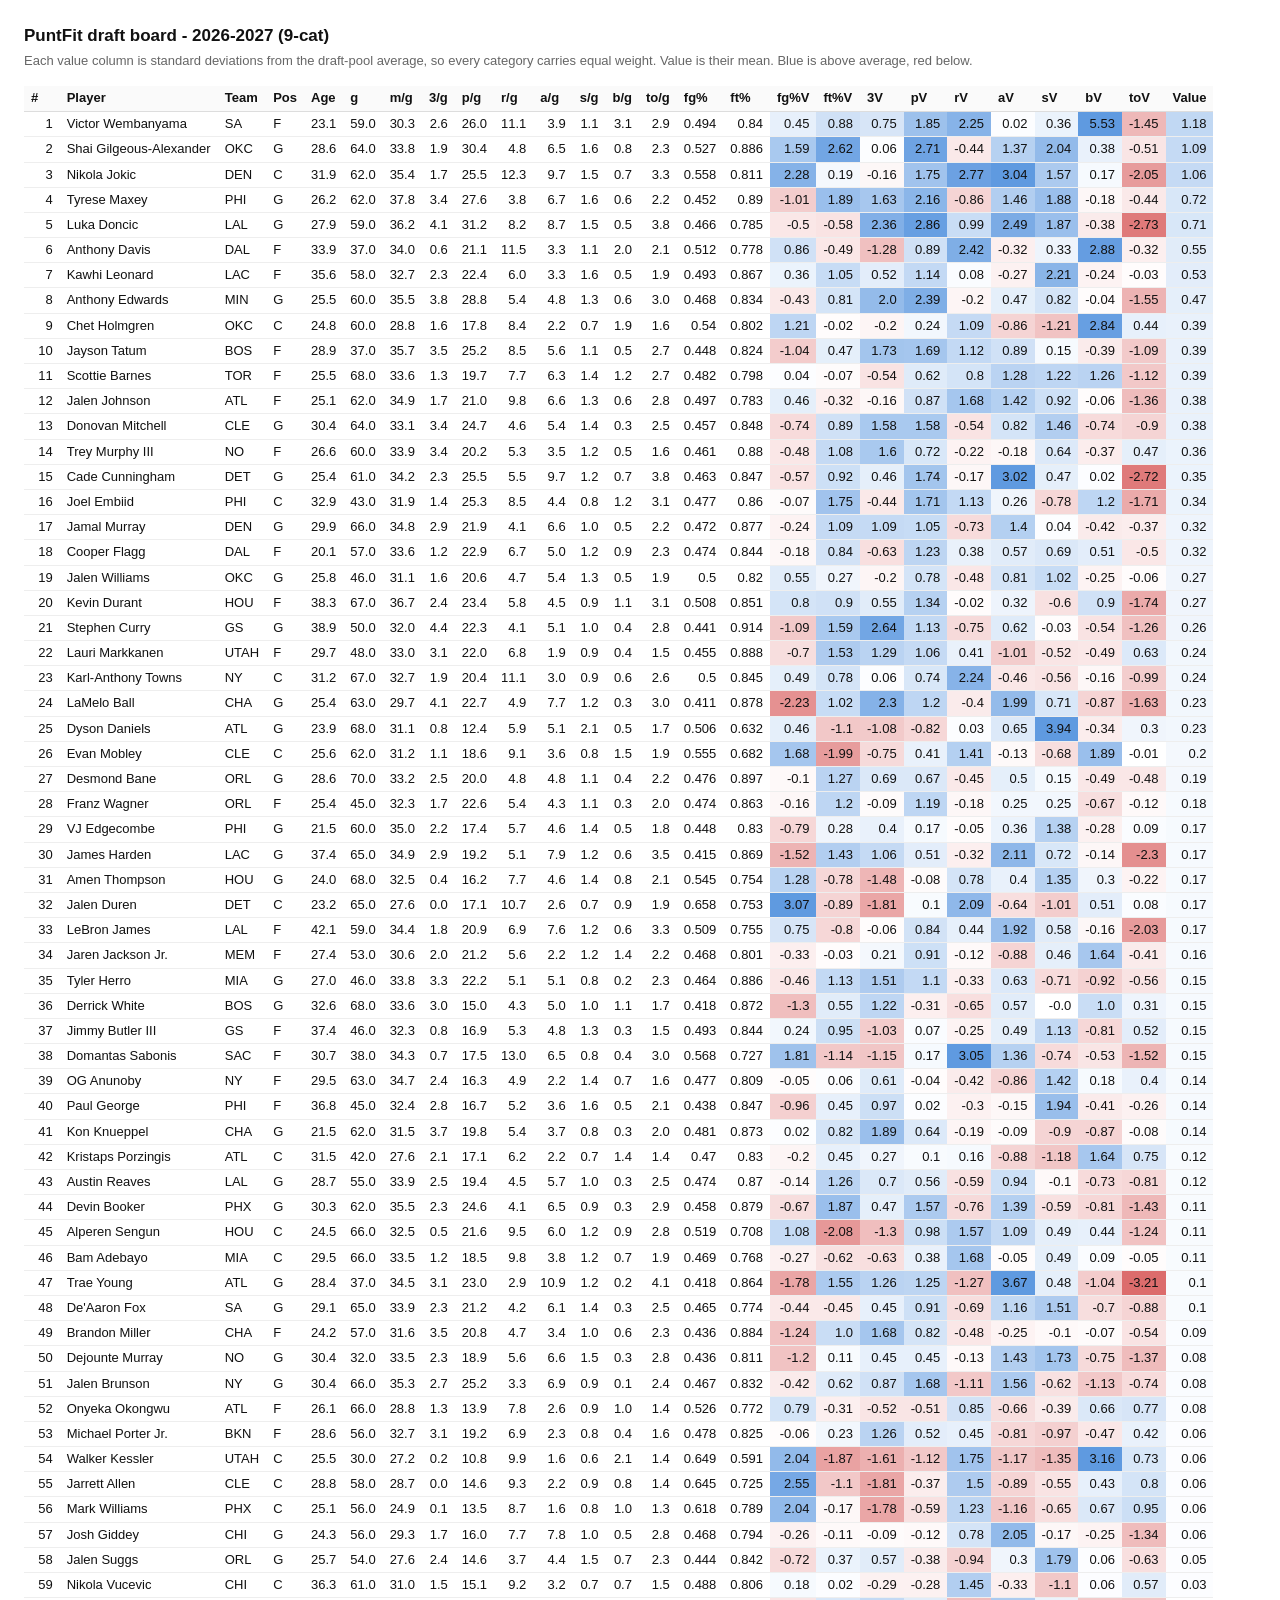
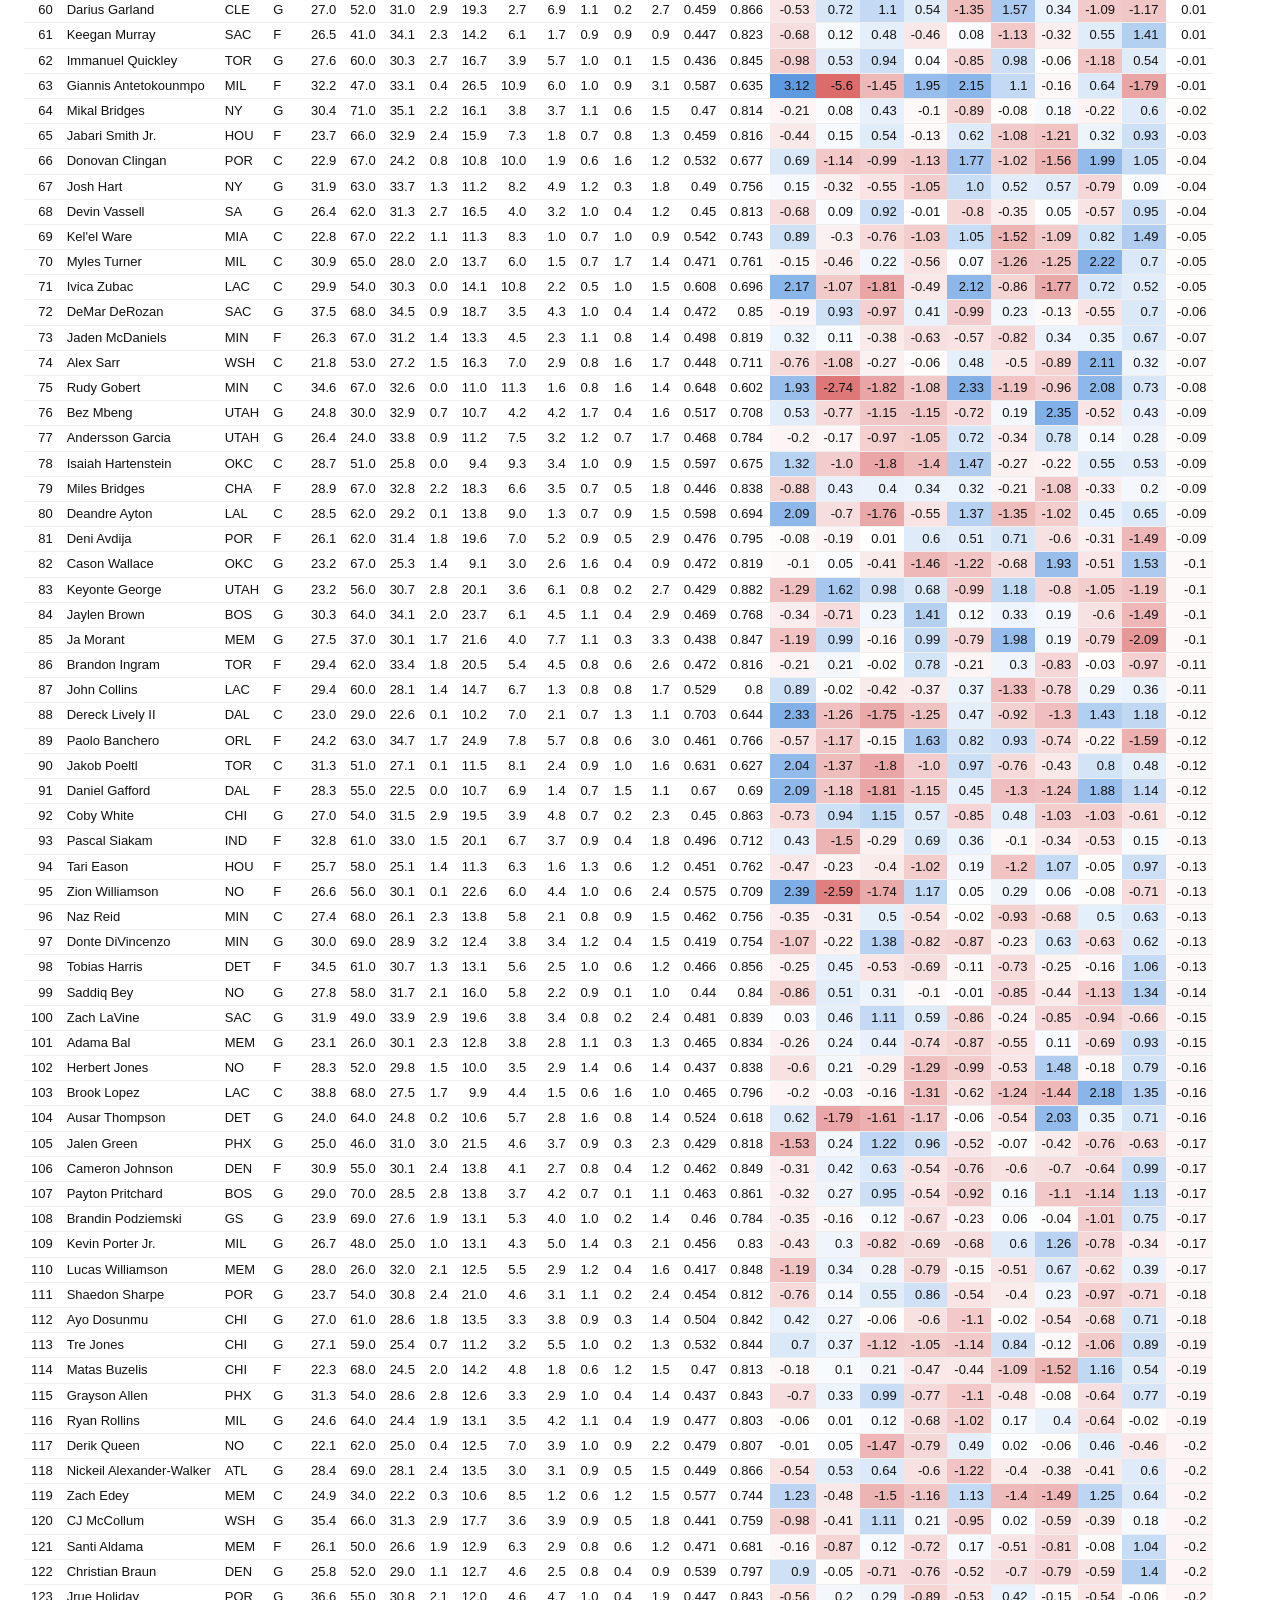
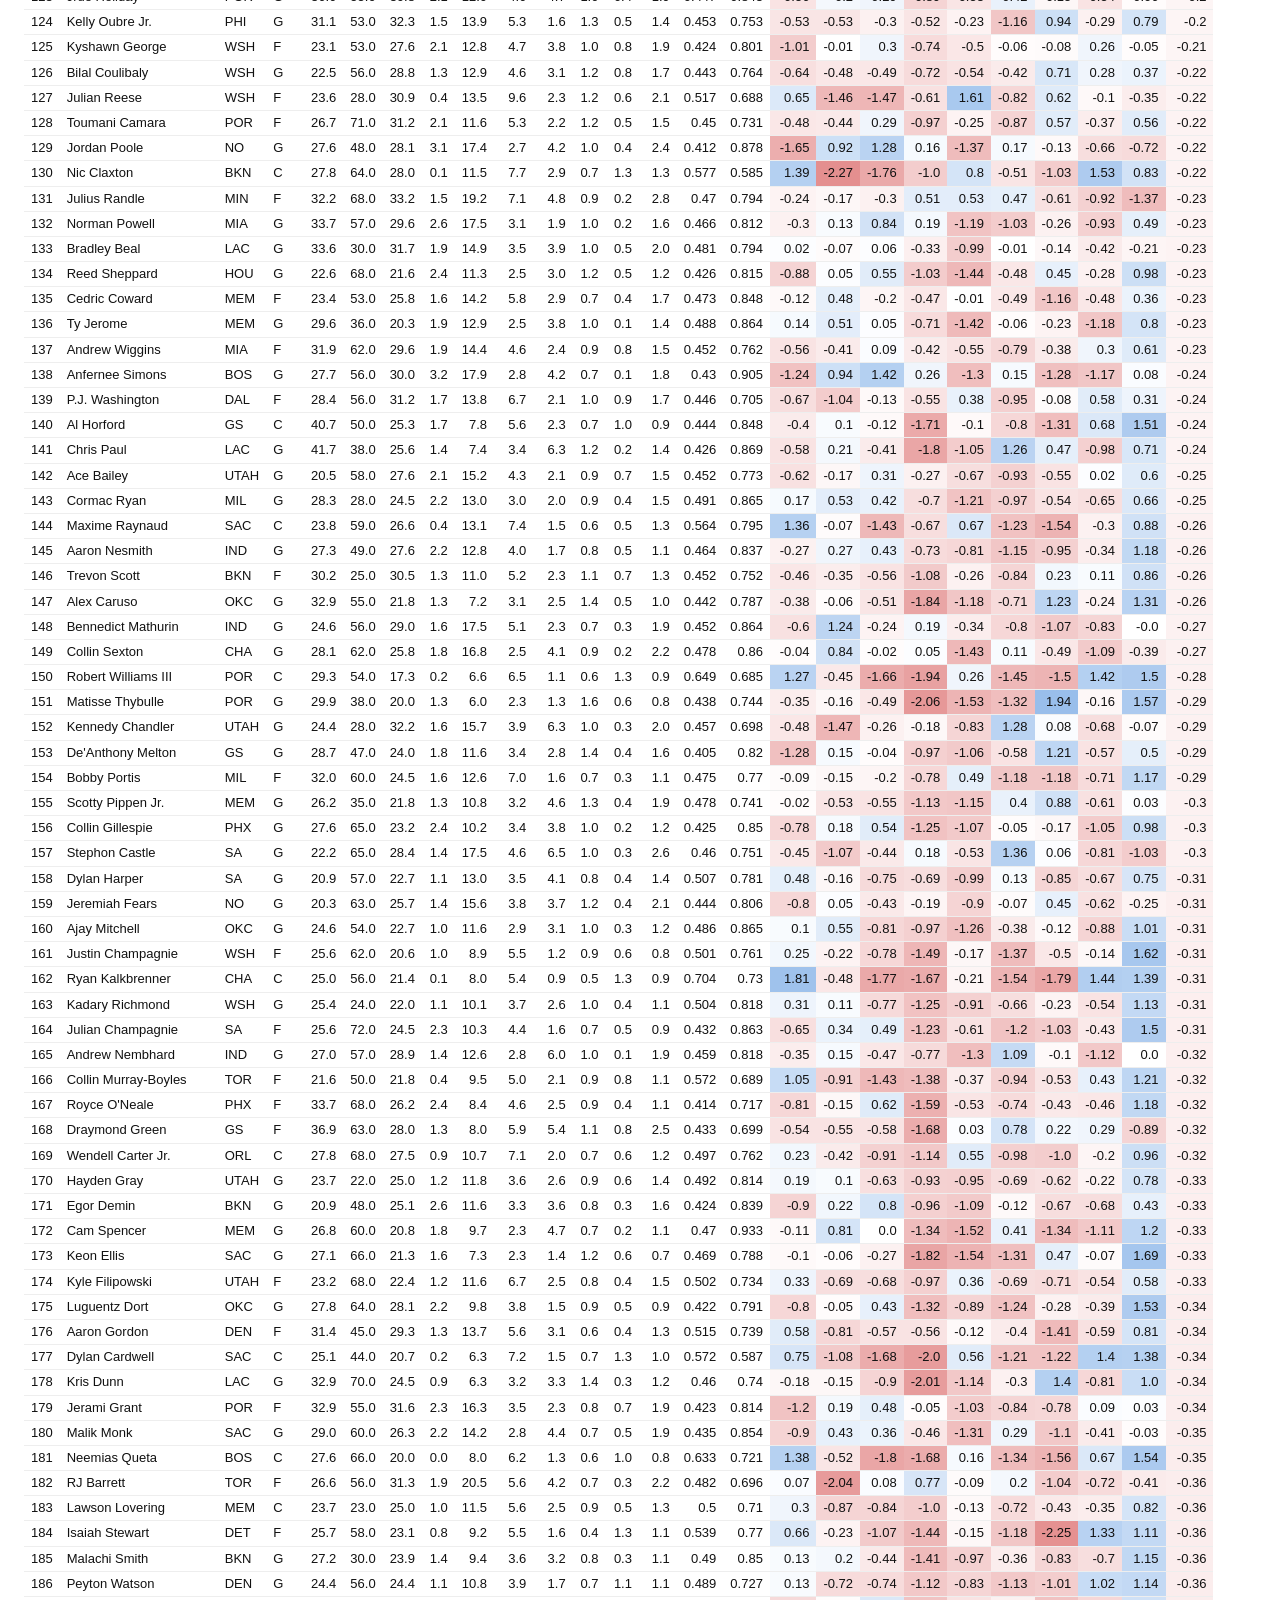
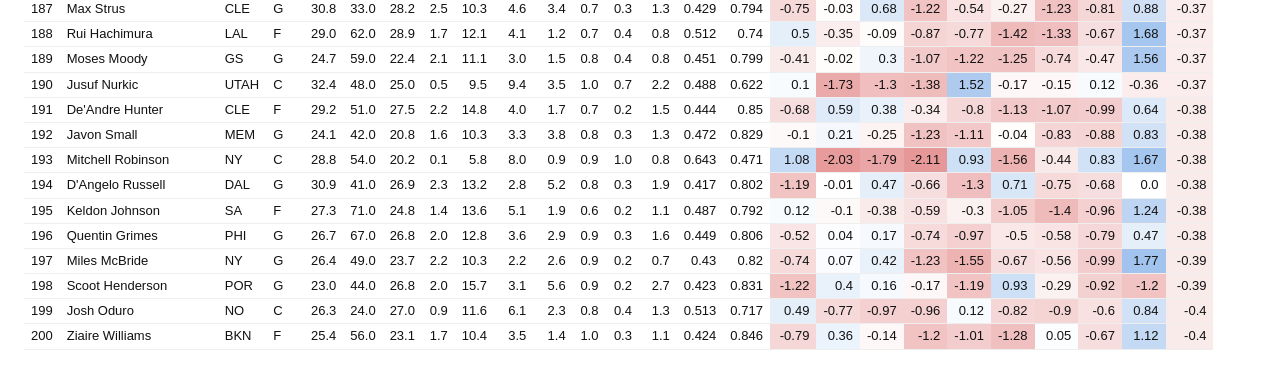
==== commit 732721eb: "Make the draft board readable with colour blindness The green/red gradient copied from Basketball Mo" ====
--- a/docs/draft-board.html
+++ b/docs/draft-board.html
@@ -10,5 +10,6 @@
 </style>
 <h1>PuntFit draft board - 2026-2027 (9-cat)</h1>
 <p>Each value column is standard deviations from the draft-pool average, so
-every category carries equal weight. Value is their mean.</p>
-<table><thead><tr><th>#</th><th>Player</th><th>Team</th><th>Pos</th><th>Age</th><th>g</th><th>m/g</th><th>3/g</th><th>p/g</th><th>r/g</th><th>a/g</th><th>s/g</th><th>b/g</th><th>to/g</th><th>fg%</th><th>ft%</th><th>fg%V</th><th>ft%V</th><th>3V</th><th>pV</th><th>rV</th><th>aV</th><th>sV</th><th>bV</th><th>toV</th><th>Value</th></tr></thead><tbody><tr><td class=r>1</td><td class=name>Victor Wembanyama</td><td>SA</td><td>F</td><td class=r>23.1</td><td class=r>59.0</td><td class=r>30.3</td><td class=r>2.6</td><td class=r>26.0</td><td class=r>11.1</td><td class=r>3.9</td><td class=r>1.1</td><td class=r>3.1</td><td class=r>2.9</td><td class=r>0.494</td><td class=r>0.84</td><td class=r style="background-color: rgba(34,150,83,0.11)">0.45</td><td class=r style="background-color: rgba(34,150,83,0.22)">0.88</td><td class=r style="background-color: rgba(34,150,83,0.19)">0.75</td><td class=r style="background-color: rgba(34,150,83,0.46)">1.85</td><td class=r style="background-color: rgba(34,150,83,0.56)">2.25</td><td class=r style="background-color: rgba(34,150,83,0.01)">0.02</td><td class=r style="background-color: rgba(34,150,83,0.09)">0.36</td><td class=r style="background-color: rgba(34,150,83,0.75)">5.53</td><td class=r style="background-color: rgba(200,52,52,0.36)">-1.45</td><td class=r style="background-color: rgba(34,150,83,0.29)">1.18</td></tr><tr><td class=r>2</td><td class=name>Shai Gilgeous-Alexander</td><td>OKC</td><td>G</td><td class=r>28.6</td><td class=r>64.0</td><td class=r>33.8</td><td class=r>1.9</td><td class=r>30.4</td><td class=r>4.8</td><td class=r>6.5</td><td class=r>1.6</td><td class=r>0.8</td><td class=r>2.3</td><td class=r>0.527</td><td class=r>0.886</td><td class=r style="background-color: rgba(34,150,83,0.40)">1.59</td><td class=r style="background-color: rgba(34,150,83,0.66)">2.62</td><td class=r style="background-color: rgba(34,150,83,0.01)">0.06</td><td class=r style="background-color: rgba(34,150,83,0.68)">2.71</td><td class=r style="background-color: rgba(200,52,52,0.11)">-0.44</td><td class=r style="background-color: rgba(34,150,83,0.34)">1.37</td><td class=r style="background-color: rgba(34,150,83,0.51)">2.04</td><td class=r style="background-color: rgba(34,150,83,0.10)">0.38</td><td class=r style="background-color: rgba(200,52,52,0.13)">-0.51</td><td class=r style="background-color: rgba(34,150,83,0.27)">1.09</td></tr><tr><td class=r>3</td><td class=name>Nikola Jokic</td><td>DEN</td><td>C</td><td class=r>31.9</td><td class=r>62.0</td><td class=r>35.4</td><td class=r>1.7</td><td class=r>25.5</td><td class=r>12.3</td><td class=r>9.7</td><td class=r>1.5</td><td class=r>0.7</td><td class=r>3.3</td><td class=r>0.558</td><td class=r>0.811</td><td class=r style="background-color: rgba(34,150,83,0.57)">2.28</td><td class=r style="background-color: rgba(34,150,83,0.05)">0.19</td><td class=r style="background-color: rgba(200,52,52,0.04)">-0.16</td><td class=r style="background-color: rgba(34,150,83,0.44)">1.75</td><td class=r style="background-color: rgba(34,150,83,0.69)">2.77</td><td class=r style="background-color: rgba(34,150,83,0.75)">3.04</td><td class=r style="background-color: rgba(34,150,83,0.39)">1.57</td><td class=r style="background-color: rgba(34,150,83,0.04)">0.17</td><td class=r style="background-color: rgba(200,52,52,0.51)">-2.05</td><td class=r style="background-color: rgba(34,150,83,0.27)">1.06</td></tr><tr><td class=r>4</td><td class=name>Tyrese Maxey</td><td>PHI</td><td>G</td><td class=r>26.2</td><td class=r>62.0</td><td class=r>37.8</td><td class=r>3.4</td><td class=r>27.6</td><td class=r>3.8</td><td class=r>6.7</td><td class=r>1.6</td><td class=r>0.6</td><td class=r>2.2</td><td class=r>0.452</td><td class=r>0.89</td><td class=r style="background-color: rgba(200,52,52,0.25)">-1.01</td><td class=r style="background-color: rgba(34,150,83,0.47)">1.89</td><td class=r style="background-color: rgba(34,150,83,0.41)">1.63</td><td class=r style="background-color: rgba(34,150,83,0.54)">2.16</td><td class=r style="background-color: rgba(200,52,52,0.22)">-0.86</td><td class=r style="background-color: rgba(34,150,83,0.36)">1.46</td><td class=r style="background-color: rgba(34,150,83,0.47)">1.88</td><td class=r style="background-color: rgba(200,52,52,0.04)">-0.18</td><td class=r style="background-color: rgba(200,52,52,0.11)">-0.44</td><td class=r style="background-color: rgba(34,150,83,0.18)">0.72</td></tr><tr><td class=r>5</td><td class=name>Luka Doncic</td><td>LAL</td><td>G</td><td class=r>27.9</td><td class=r>59.0</td><td class=r>36.2</td><td class=r>4.1</td><td class=r>31.2</td><td class=r>8.2</td><td class=r>8.7</td><td class=r>1.5</td><td class=r>0.5</td><td class=r>3.8</td><td class=r>0.466</td><td class=r>0.785</td><td class=r style="background-color: rgba(200,52,52,0.12)">-0.5</td><td class=r style="background-color: rgba(200,52,52,0.14)">-0.58</td><td class=r style="background-color: rgba(34,150,83,0.59)">2.36</td><td class=r style="background-color: rgba(34,150,83,0.71)">2.86</td><td class=r style="background-color: rgba(34,150,83,0.25)">0.99</td><td class=r style="background-color: rgba(34,150,83,0.62)">2.49</td><td class=r style="background-color: rgba(34,150,83,0.47)">1.87</td><td class=r style="background-color: rgba(200,52,52,0.10)">-0.38</td><td class=r style="background-color: rgba(200,52,52,0.68)">-2.73</td><td class=r style="background-color: rgba(34,150,83,0.18)">0.71</td></tr><tr><td class=r>6</td><td class=name>Anthony Davis</td><td>DAL</td><td>F</td><td class=r>33.9</td><td class=r>37.0</td><td class=r>34.0</td><td class=r>0.6</td><td class=r>21.1</td><td class=r>11.5</td><td class=r>3.3</td><td class=r>1.1</td><td class=r>2.0</td><td class=r>2.1</td><td class=r>0.512</td><td class=r>0.778</td><td class=r style="background-color: rgba(34,150,83,0.22)">0.86</td><td class=r style="background-color: rgba(200,52,52,0.12)">-0.49</td><td class=r style="background-color: rgba(200,52,52,0.32)">-1.28</td><td class=r style="background-color: rgba(34,150,83,0.22)">0.89</td><td class=r style="background-color: rgba(34,150,83,0.60)">2.42</td><td class=r style="background-color: rgba(200,52,52,0.08)">-0.32</td><td class=r style="background-color: rgba(34,150,83,0.08)">0.33</td><td class=r style="background-color: rgba(34,150,83,0.72)">2.88</td><td class=r style="background-color: rgba(200,52,52,0.08)">-0.32</td><td class=r style="background-color: rgba(34,150,83,0.14)">0.55</td></tr><tr><td class=r>7</td><td class=name>Kawhi Leonard</td><td>LAC</td><td>F</td><td class=r>35.6</td><td class=r>58.0</td><td class=r>32.7</td><td class=r>2.3</td><td class=r>22.4</td><td class=r>6.0</td><td class=r>3.3</td><td class=r>1.6</td><td class=r>0.5</td><td class=r>1.9</td><td class=r>0.493</td><td class=r>0.867</td><td class=r style="background-color: rgba(34,150,83,0.09)">0.36</td><td class=r style="background-color: rgba(34,150,83,0.26)">1.05</td><td class=r style="background-color: rgba(34,150,83,0.13)">0.52</td><td class=r style="background-color: rgba(34,150,83,0.28)">1.14</td><td class=r style="background-color: rgba(34,150,83,0.02)">0.08</td><td class=r style="background-color: rgba(200,52,52,0.07)">-0.27</td><td class=r style="background-color: rgba(34,150,83,0.55)">2.21</td><td class=r style="background-color: rgba(200,52,52,0.06)">-0.24</td><td class=r style="background-color: rgba(200,52,52,0.01)">-0.03</td><td class=r style="background-color: rgba(34,150,83,0.13)">0.53</td></tr><tr><td class=r>8</td><td class=name>Anthony Edwards</td><td>MIN</td><td>G</td><td class=r>25.5</td><td class=r>60.0</td><td class=r>35.5</td><td class=r>3.8</td><td class=r>28.8</td><td class=r>5.4</td><td class=r>4.8</td><td class=r>1.3</td><td class=r>0.6</td><td class=r>3.0</td><td class=r>0.468</td><td class=r>0.834</td><td class=r style="background-color: rgba(200,52,52,0.11)">-0.43</td><td class=r style="background-color: rgba(34,150,83,0.20)">0.81</td><td class=r style="background-color: rgba(34,150,83,0.50)">2.0</td><td class=r style="background-color: rgba(34,150,83,0.60)">2.39</td><td class=r style="background-color: rgba(200,52,52,0.05)">-0.2</td><td class=r style="background-color: rgba(34,150,83,0.12)">0.47</td><td class=r style="background-color: rgba(34,150,83,0.20)">0.82</td><td class=r style="background-color: rgba(200,52,52,0.01)">-0.04</td><td class=r style="background-color: rgba(200,52,52,0.39)">-1.55</td><td class=r style="background-color: rgba(34,150,83,0.12)">0.47</td></tr><tr><td class=r>9</td><td class=name>Chet Holmgren</td><td>OKC</td><td>C</td><td class=r>24.8</td><td class=r>60.0</td><td class=r>28.8</td><td class=r>1.6</td><td class=r>17.8</td><td class=r>8.4</td><td class=r>2.2</td><td class=r>0.7</td><td class=r>1.9</td><td class=r>1.6</td><td class=r>0.54</td><td class=r>0.802</td><td class=r style="background-color: rgba(34,150,83,0.30)">1.21</td><td class=r style="background-color: rgba(200,52,52,0.01)">-0.02</td><td class=r style="background-color: rgba(200,52,52,0.05)">-0.2</td><td class=r style="background-color: rgba(34,150,83,0.06)">0.24</td><td class=r style="background-color: rgba(34,150,83,0.27)">1.09</td><td class=r style="background-color: rgba(200,52,52,0.22)">-0.86</td><td class=r style="background-color: rgba(200,52,52,0.30)">-1.21</td><td class=r style="background-color: rgba(34,150,83,0.71)">2.84</td><td class=r style="background-color: rgba(34,150,83,0.11)">0.44</td><td class=r style="background-color: rgba(34,150,83,0.10)">0.39</td></tr><tr><td class=r>10</td><td class=name>Jayson Tatum</td><td>BOS</td><td>F</td><td class=r>28.9</td><td class=r>37.0</td><td class=r>35.7</td><td class=r>3.5</td><td class=r>25.2</td><td class=r>8.5</td><td class=r>5.6</td><td class=r>1.1</td><td class=r>0.5</td><td class=r>2.7</td><td class=r>0.448</td><td class=r>0.824</td><td class=r style="background-color: rgba(200,52,52,0.26)">-1.04</td><td class=r style="background-color: rgba(34,150,83,0.12)">0.47</td><td class=r style="background-color: rgba(34,150,83,0.43)">1.73</td><td class=r style="background-color: rgba(34,150,83,0.42)">1.69</td><td class=r style="background-color: rgba(34,150,83,0.28)">1.12</td><td class=r style="background-color: rgba(34,150,83,0.22)">0.89</td><td class=r style="background-color: rgba(34,150,83,0.04)">0.15</td><td class=r style="background-color: rgba(200,52,52,0.10)">-0.39</td><td class=r style="background-color: rgba(200,52,52,0.27)">-1.09</td><td class=r style="background-color: rgba(34,150,83,0.10)">0.39</td></tr><tr><td class=r>11</td><td class=name>Scottie Barnes</td><td>TOR</td><td>F</td><td class=r>25.5</td><td class=r>68.0</td><td class=r>33.6</td><td class=r>1.3</td><td class=r>19.7</td><td class=r>7.7</td><td class=r>6.3</td><td class=r>1.4</td><td class=r>1.2</td><td class=r>2.7</td><td class=r>0.482</td><td class=r>0.798</td><td class=r style="background-color: rgba(34,150,83,0.01)">0.04</td><td class=r style="background-color: rgba(200,52,52,0.02)">-0.07</td><td class=r style="background-color: rgba(200,52,52,0.14)">-0.54</td><td class=r style="background-color: rgba(34,150,83,0.15)">0.62</td><td class=r style="background-color: rgba(34,150,83,0.20)">0.8</td><td class=r style="background-color: rgba(34,150,83,0.32)">1.28</td><td class=r style="background-color: rgba(34,150,83,0.30)">1.22</td><td class=r style="background-color: rgba(34,150,83,0.32)">1.26</td><td class=r style="background-color: rgba(200,52,52,0.28)">-1.12</td><td class=r style="background-color: rgba(34,150,83,0.10)">0.39</td></tr><tr><td class=r>12</td><td class=name>Jalen Johnson</td><td>ATL</td><td>F</td><td class=r>25.1</td><td class=r>62.0</td><td class=r>34.9</td><td class=r>1.7</td><td class=r>21.0</td><td class=r>9.8</td><td class=r>6.6</td><td class=r>1.3</td><td class=r>0.6</td><td class=r>2.8</td><td class=r>0.497</td><td class=r>0.783</td><td class=r style="background-color: rgba(34,150,83,0.12)">0.46</td><td class=r style="background-color: rgba(200,52,52,0.08)">-0.32</td><td class=r style="background-color: rgba(200,52,52,0.04)">-0.16</td><td class=r style="background-color: rgba(34,150,83,0.22)">0.87</td><td class=r style="background-color: rgba(34,150,83,0.42)">1.68</td><td class=r style="background-color: rgba(34,150,83,0.35)">1.42</td><td class=r style="background-color: rgba(34,150,83,0.23)">0.92</td><td class=r style="background-color: rgba(200,52,52,0.01)">-0.06</td><td class=r style="background-color: rgba(200,52,52,0.34)">-1.36</td><td class=r style="background-color: rgba(34,150,83,0.10)">0.38</td></tr><tr><td class=r>13</td><td class=name>Donovan Mitchell</td><td>CLE</td><td>G</td><td class=r>30.4</td><td class=r>64.0</td><td class=r>33.1</td><td class=r>3.4</td><td class=r>24.7</td><td class=r>4.6</td><td class=r>5.4</td><td class=r>1.4</td><td class=r>0.3</td><td class=r>2.5</td><td class=r>0.457</td><td class=r>0.848</td><td class=r style="background-color: rgba(200,52,52,0.18)">-0.74</td><td class=r style="background-color: rgba(34,150,83,0.22)">0.89</td><td class=r style="background-color: rgba(34,150,83,0.40)">1.58</td><td class=r style="background-color: rgba(34,150,83,0.40)">1.58</td><td class=r style="background-color: rgba(200,52,52,0.14)">-0.54</td><td class=r style="background-color: rgba(34,150,83,0.20)">0.82</td><td class=r style="background-color: rgba(34,150,83,0.36)">1.46</td><td class=r style="background-color: rgba(200,52,52,0.18)">-0.74</td><td class=r style="background-color: rgba(200,52,52,0.22)">-0.9</td><td class=r style="background-color: rgba(34,150,83,0.10)">0.38</td></tr><tr><td class=r>14</td><td class=name>Trey Murphy III</td><td>NO</td><td>F</td><td class=r>26.6</td><td class=r>60.0</td><td class=r>33.9</td><td class=r>3.4</td><td class=r>20.2</td><td class=r>5.3</td><td class=r>3.5</td><td class=r>1.2</td><td class=r>0.5</td><td class=r>1.6</td><td class=r>0.461</td><td class=r>0.88</td><td class=r style="background-color: rgba(200,52,52,0.12)">-0.48</td><td class=r style="background-color: rgba(34,150,83,0.27)">1.08</td><td class=r style="background-color: rgba(34,150,83,0.40)">1.6</td><td class=r style="background-color: rgba(34,150,83,0.18)">0.72</td><td class=r style="background-color: rgba(200,52,52,0.06)">-0.22</td><td class=r style="background-color: rgba(200,52,52,0.04)">-0.18</td><td class=r style="background-color: rgba(34,150,83,0.16)">0.64</td><td class=r style="background-color: rgba(200,52,52,0.09)">-0.37</td><td class=r style="background-color: rgba(34,150,83,0.12)">0.47</td><td class=r style="background-color: rgba(34,150,83,0.09)">0.36</td></tr><tr><td class=r>15</td><td class=name>Cade Cunningham</td><td>DET</td><td>G</td><td class=r>25.4</td><td class=r>61.0</td><td class=r>34.2</td><td class=r>2.3</td><td class=r>25.5</td><td class=r>5.5</td><td class=r>9.7</td><td class=r>1.2</td><td class=r>0.7</td><td class=r>3.8</td><td class=r>0.463</td><td class=r>0.847</td><td class=r style="background-color: rgba(200,52,52,0.14)">-0.57</td><td class=r style="background-color: rgba(34,150,83,0.23)">0.92</td><td class=r style="background-color: rgba(34,150,83,0.12)">0.46</td><td class=r style="background-color: rgba(34,150,83,0.43)">1.74</td><td class=r style="background-color: rgba(200,52,52,0.04)">-0.17</td><td class=r style="background-color: rgba(34,150,83,0.75)">3.02</td><td class=r style="background-color: rgba(34,150,83,0.12)">0.47</td><td class=r style="background-color: rgba(34,150,83,0.01)">0.02</td><td class=r style="background-color: rgba(200,52,52,0.68)">-2.72</td><td class=r style="background-color: rgba(34,150,83,0.09)">0.35</td></tr><tr><td class=r>16</td><td class=name>Joel Embiid</td><td>PHI</td><td>C</td><td class=r>32.9</td><td class=r>43.0</td><td class=r>31.9</td><td class=r>1.4</td><td class=r>25.3</td><td class=r>8.5</td><td class=r>4.4</td><td class=r>0.8</td><td class=r>1.2</td><td class=r>3.1</td><td class=r>0.477</td><td class=r>0.86</td><td class=r style="background-color: rgba(200,52,52,0.02)">-0.07</td><td class=r style="background-color: rgba(34,150,83,0.44)">1.75</td><td class=r style="background-color: rgba(200,52,52,0.11)">-0.44</td><td class=r style="background-color: rgba(34,150,83,0.43)">1.71</td><td class=r style="background-color: rgba(34,150,83,0.28)">1.13</td><td class=r style="background-color: rgba(34,150,83,0.07)">0.26</td><td class=r style="background-color: rgba(200,52,52,0.20)">-0.78</td><td class=r style="background-color: rgba(34,150,83,0.30)">1.2</td><td class=r style="background-color: rgba(200,52,52,0.43)">-1.71</td><td class=r style="background-color: rgba(34,150,83,0.09)">0.34</td></tr><tr><td class=r>17</td><td class=name>Jamal Murray</td><td>DEN</td><td>G</td><td class=r>29.9</td><td class=r>66.0</td><td class=r>34.8</td><td class=r>2.9</td><td class=r>21.9</td><td class=r>4.1</td><td class=r>6.6</td><td class=r>1.0</td><td class=r>0.5</td><td class=r>2.2</td><td class=r>0.472</td><td class=r>0.877</td><td class=r style="background-color: rgba(200,52,52,0.06)">-0.24</td><td class=r style="background-color: rgba(34,150,83,0.27)">1.09</td><td class=r style="background-color: rgba(34,150,83,0.27)">1.09</td><td class=r style="background-color: rgba(34,150,83,0.26)">1.05</td><td class=r style="background-color: rgba(200,52,52,0.18)">-0.73</td><td class=r style="background-color: rgba(34,150,83,0.35)">1.4</td><td class=r style="background-color: rgba(34,150,83,0.01)">0.04</td><td class=r style="background-color: rgba(200,52,52,0.10)">-0.42</td><td class=r style="background-color: rgba(200,52,52,0.09)">-0.37</td><td class=r style="background-color: rgba(34,150,83,0.08)">0.32</td></tr><tr><td class=r>18</td><td class=name>Cooper Flagg</td><td>DAL</td><td>F</td><td class=r>20.1</td><td class=r>57.0</td><td class=r>33.6</td><td class=r>1.2</td><td class=r>22.9</td><td class=r>6.7</td><td class=r>5.0</td><td class=r>1.2</td><td class=r>0.9</td><td class=r>2.3</td><td class=r>0.474</td><td class=r>0.844</td><td class=r style="background-color: rgba(200,52,52,0.04)">-0.18</td><td class=r style="background-color: rgba(34,150,83,0.21)">0.84</td><td class=r style="background-color: rgba(200,52,52,0.16)">-0.63</td><td class=r style="background-color: rgba(34,150,83,0.31)">1.23</td><td class=r style="background-color: rgba(34,150,83,0.10)">0.38</td><td class=r style="background-color: rgba(34,150,83,0.14)">0.57</td><td class=r style="background-color: rgba(34,150,83,0.17)">0.69</td><td class=r style="background-color: rgba(34,150,83,0.13)">0.51</td><td class=r style="background-color: rgba(200,52,52,0.12)">-0.5</td><td class=r style="background-color: rgba(34,150,83,0.08)">0.32</td></tr><tr><td class=r>19</td><td class=name>Jalen Williams</td><td>OKC</td><td>G</td><td class=r>25.8</td><td class=r>46.0</td><td class=r>31.1</td><td class=r>1.6</td><td class=r>20.6</td><td class=r>4.7</td><td class=r>5.4</td><td class=r>1.3</td><td class=r>0.5</td><td class=r>1.9</td><td class=r>0.5</td><td class=r>0.82</td><td class=r style="background-color: rgba(34,150,83,0.14)">0.55</td><td class=r style="background-color: rgba(34,150,83,0.07)">0.27</td><td class=r style="background-color: rgba(200,52,52,0.05)">-0.2</td><td class=r style="background-color: rgba(34,150,83,0.20)">0.78</td><td class=r style="background-color: rgba(200,52,52,0.12)">-0.48</td><td class=r style="background-color: rgba(34,150,83,0.20)">0.81</td><td class=r style="background-color: rgba(34,150,83,0.26)">1.02</td><td class=r style="background-color: rgba(200,52,52,0.06)">-0.25</td><td class=r style="background-color: rgba(200,52,52,0.01)">-0.06</td><td class=r style="background-color: rgba(34,150,83,0.07)">0.27</td></tr><tr><td class=r>20</td><td class=name>Kevin Durant</td><td>HOU</td><td>F</td><td class=r>38.3</td><td class=r>67.0</td><td class=r>36.7</td><td class=r>2.4</td><td class=r>23.4</td><td class=r>5.8</td><td class=r>4.5</td><td class=r>0.9</td><td class=r>1.1</td><td class=r>3.1</td><td class=r>0.508</td><td class=r>0.851</td><td class=r style="background-color: rgba(34,150,83,0.20)">0.8</td><td class=r style="background-color: rgba(34,150,83,0.22)">0.9</td><td class=r style="background-color: rgba(34,150,83,0.14)">0.55</td><td class=r style="background-color: rgba(34,150,83,0.34)">1.34</td><td class=r style="background-color: rgba(200,52,52,0.01)">-0.02</td><td class=r style="background-color: rgba(34,150,83,0.08)">0.32</td><td class=r style="background-color: rgba(200,52,52,0.15)">-0.6</td><td class=r style="background-color: rgba(34,150,83,0.22)">0.9</td><td class=r style="background-color: rgba(200,52,52,0.43)">-1.74</td><td class=r style="background-color: rgba(34,150,83,0.07)">0.27</td></tr><tr><td class=r>21</td><td class=name>Stephen Curry</td><td>GS</td><td>G</td><td class=r>38.9</td><td class=r>50.0</td><td class=r>32.0</td><td class=r>4.4</td><td class=r>22.3</td><td class=r>4.1</td><td class=r>5.1</td><td class=r>1.0</td><td class=r>0.4</td><td class=r>2.8</td><td class=r>0.441</td><td class=r>0.914</td><td class=r style="background-color: rgba(200,52,52,0.27)">-1.09</td><td class=r style="background-color: rgba(34,150,83,0.40)">1.59</td><td class=r style="background-color: rgba(34,150,83,0.66)">2.64</td><td class=r style="background-color: rgba(34,150,83,0.28)">1.13</td><td class=r style="background-color: rgba(200,52,52,0.19)">-0.75</td><td class=r style="background-color: rgba(34,150,83,0.15)">0.62</td><td class=r style="background-color: rgba(200,52,52,0.01)">-0.03</td><td class=r style="background-color: rgba(200,52,52,0.14)">-0.54</td><td class=r style="background-color: rgba(200,52,52,0.32)">-1.26</td><td class=r style="background-color: rgba(34,150,83,0.07)">0.26</td></tr><tr><td class=r>22</td><td class=name>Lauri Markkanen</td><td>UTAH</td><td>F</td><td class=r>29.7</td><td class=r>48.0</td><td class=r>33.0</td><td class=r>3.1</td><td class=r>22.0</td><td class=r>6.8</td><td class=r>1.9</td><td class=r>0.9</td><td class=r>0.4</td><td class=r>1.5</td><td class=r>0.455</td><td class=r>0.888</td><td class=r style="background-color: rgba(200,52,52,0.17)">-0.7</td><td class=r style="background-color: rgba(34,150,83,0.38)">1.53</td><td class=r style="background-color: rgba(34,150,83,0.32)">1.29</td><td class=r style="background-color: rgba(34,150,83,0.27)">1.06</td><td class=r style="background-color: rgba(34,150,83,0.10)">0.41</td><td class=r style="background-color: rgba(200,52,52,0.25)">-1.01</td><td class=r style="background-color: rgba(200,52,52,0.13)">-0.52</td><td class=r style="background-color: rgba(200,52,52,0.12)">-0.49</td><td class=r style="background-color: rgba(34,150,83,0.16)">0.63</td><td class=r style="background-color: rgba(34,150,83,0.06)">0.24</td></tr><tr><td class=r>23</td><td class=name>Karl-Anthony Towns</td><td>NY</td><td>C</td><td class=r>31.2</td><td class=r>67.0</td><td class=r>32.7</td><td class=r>1.9</td><td class=r>20.4</td><td class=r>11.1</td><td class=r>3.0</td><td class=r>0.9</td><td class=r>0.6</td><td class=r>2.6</td><td class=r>0.5</td><td class=r>0.845</td><td class=r style="background-color: rgba(34,150,83,0.12)">0.49</td><td class=r style="background-color: rgba(34,150,83,0.20)">0.78</td><td class=r style="background-color: rgba(34,150,83,0.01)">0.06</td><td class=r style="background-color: rgba(34,150,83,0.18)">0.74</td><td class=r style="background-color: rgba(34,150,83,0.56)">2.24</td><td class=r style="background-color: rgba(200,52,52,0.12)">-0.46</td><td class=r style="background-color: rgba(200,52,52,0.14)">-0.56</td><td class=r style="background-color: rgba(200,52,52,0.04)">-0.16</td><td class=r style="background-color: rgba(200,52,52,0.25)">-0.99</td><td class=r style="background-color: rgba(34,150,83,0.06)">0.24</td></tr><tr><td class=r>24</td><td class=name>LaMelo Ball</td><td>CHA</td><td>G</td><td class=r>25.4</td><td class=r>63.0</td><td class=r>29.7</td><td class=r>4.1</td><td class=r>22.7</td><td class=r>4.9</td><td class=r>7.7</td><td class=r>1.2</td><td class=r>0.3</td><td class=r>3.0</td><td class=r>0.411</td><td class=r>0.878</td><td class=r style="background-color: rgba(200,52,52,0.56)">-2.23</td><td class=r style="background-color: rgba(34,150,83,0.26)">1.02</td><td class=r style="background-color: rgba(34,150,83,0.57)">2.3</td><td class=r style="background-color: rgba(34,150,83,0.30)">1.2</td><td class=r style="background-color: rgba(200,52,52,0.10)">-0.4</td><td class=r style="background-color: rgba(34,150,83,0.50)">1.99</td><td class=r style="background-color: rgba(34,150,83,0.18)">0.71</td><td class=r style="background-color: rgba(200,52,52,0.22)">-0.87</td><td class=r style="background-color: rgba(200,52,52,0.41)">-1.63</td><td class=r style="background-color: rgba(34,150,83,0.06)">0.23</td></tr><tr><td class=r>25</td><td class=name>Dyson Daniels</td><td>ATL</td><td>G</td><td class=r>23.9</td><td class=r>68.0</td><td class=r>31.1</td><td class=r>0.8</td><td class=r>12.4</td><td class=r>5.9</td><td class=r>5.1</td><td class=r>2.1</td><td class=r>0.5</td><td class=r>1.7</td><td class=r>0.506</td><td class=r>0.632</td><td class=r style="background-color: rgba(34,150,83,0.12)">0.46</td><td class=r style="background-color: rgba(200,52,52,0.28)">-1.1</td><td class=r style="background-color: rgba(200,52,52,0.27)">-1.08</td><td class=r style="background-color: rgba(200,52,52,0.20)">-0.82</td><td class=r style="background-color: rgba(34,150,83,0.01)">0.03</td><td class=r style="background-color: rgba(34,150,83,0.16)">0.65</td><td class=r style="background-color: rgba(34,150,83,0.75)">3.94</td><td class=r style="background-color: rgba(200,52,52,0.09)">-0.34</td><td class=r style="background-color: rgba(34,150,83,0.07)">0.3</td><td class=r style="background-color: rgba(34,150,83,0.06)">0.23</td></tr><tr><td class=r>26</td><td class=name>Evan Mobley</td><td>CLE</td><td>C</td><td class=r>25.6</td><td class=r>62.0</td><td class=r>31.2</td><td class=r>1.1</td><td class=r>18.6</td><td class=r>9.1</td><td class=r>3.6</td><td class=r>0.8</td><td class=r>1.5</td><td class=r>1.9</td><td class=r>0.555</td><td class=r>0.682</td><td class=r style="background-color: rgba(34,150,83,0.42)">1.68</td><td class=r style="background-color: rgba(200,52,52,0.50)">-1.99</td><td class=r style="background-color: rgba(200,52,52,0.19)">-0.75</td><td class=r style="background-color: rgba(34,150,83,0.10)">0.41</td><td class=r style="background-color: rgba(34,150,83,0.35)">1.41</td><td class=r style="background-color: rgba(200,52,52,0.03)">-0.13</td><td class=r style="background-color: rgba(200,52,52,0.17)">-0.68</td><td class=r style="background-color: rgba(34,150,83,0.47)">1.89</td><td class=r style="background-color: rgba(200,52,52,0.00)">-0.01</td><td class=r style="background-color: rgba(34,150,83,0.05)">0.2</td></tr><tr><td class=r>27</td><td class=name>Desmond Bane</td><td>ORL</td><td>G</td><td class=r>28.6</td><td class=r>70.0</td><td class=r>33.2</td><td class=r>2.5</td><td class=r>20.0</td><td class=r>4.8</td><td class=r>4.8</td><td class=r>1.1</td><td class=r>0.4</td><td class=r>2.2</td><td class=r>0.476</td><td class=r>0.897</td><td class=r style="background-color: rgba(200,52,52,0.03)">-0.1</td><td class=r style="background-color: rgba(34,150,83,0.32)">1.27</td><td class=r style="background-color: rgba(34,150,83,0.17)">0.69</td><td class=r style="background-color: rgba(34,150,83,0.17)">0.67</td><td class=r style="background-color: rgba(200,52,52,0.11)">-0.45</td><td class=r style="background-color: rgba(34,150,83,0.12)">0.5</td><td class=r style="background-color: rgba(34,150,83,0.04)">0.15</td><td class=r style="background-color: rgba(200,52,52,0.12)">-0.49</td><td class=r style="background-color: rgba(200,52,52,0.12)">-0.48</td><td class=r style="background-color: rgba(34,150,83,0.05)">0.19</td></tr><tr><td class=r>28</td><td class=name>Franz Wagner</td><td>ORL</td><td>F</td><td class=r>25.4</td><td class=r>45.0</td><td class=r>32.3</td><td class=r>1.7</td><td class=r>22.6</td><td class=r>5.4</td><td class=r>4.3</td><td class=r>1.1</td><td class=r>0.3</td><td class=r>2.0</td><td class=r>0.474</td><td class=r>0.863</td><td class=r style="background-color: rgba(200,52,52,0.04)">-0.16</td><td class=r style="background-color: rgba(34,150,83,0.30)">1.2</td><td class=r style="background-color: rgba(200,52,52,0.02)">-0.09</td><td class=r style="background-color: rgba(34,150,83,0.30)">1.19</td><td class=r style="background-color: rgba(200,52,52,0.04)">-0.18</td><td class=r style="background-color: rgba(34,150,83,0.06)">0.25</td><td class=r style="background-color: rgba(34,150,83,0.06)">0.25</td><td class=r style="background-color: rgba(200,52,52,0.17)">-0.67</td><td class=r style="background-color: rgba(200,52,52,0.03)">-0.12</td><td class=r style="background-color: rgba(34,150,83,0.04)">0.18</td></tr><tr><td class=r>29</td><td class=name>VJ Edgecombe</td><td>PHI</td><td>G</td><td class=r>21.5</td><td class=r>60.0</td><td class=r>35.0</td><td class=r>2.2</td><td class=r>17.4</td><td class=r>5.7</td><td class=r>4.6</td><td class=r>1.4</td><td class=r>0.5</td><td class=r>1.8</td><td class=r>0.448</td><td class=r>0.83</td><td class=r style="background-color: rgba(200,52,52,0.20)">-0.79</td><td class=r style="background-color: rgba(34,150,83,0.07)">0.28</td><td class=r style="background-color: rgba(34,150,83,0.10)">0.4</td><td class=r style="background-color: rgba(34,150,83,0.04)">0.17</td><td class=r style="background-color: rgba(200,52,52,0.01)">-0.05</td><td class=r style="background-color: rgba(34,150,83,0.09)">0.36</td><td class=r style="background-color: rgba(34,150,83,0.34)">1.38</td><td class=r style="background-color: rgba(200,52,52,0.07)">-0.28</td><td class=r style="background-color: rgba(34,150,83,0.02)">0.09</td><td class=r style="background-color: rgba(34,150,83,0.04)">0.17</td></tr><tr><td class=r>30</td><td class=name>James Harden</td><td>LAC</td><td>G</td><td class=r>37.4</td><td class=r>65.0</td><td class=r>34.9</td><td class=r>2.9</td><td class=r>19.2</td><td class=r>5.1</td><td class=r>7.9</td><td class=r>1.2</td><td class=r>0.6</td><td class=r>3.5</td><td class=r>0.415</td><td class=r>0.869</td><td class=r style="background-color: rgba(200,52,52,0.38)">-1.52</td><td class=r style="background-color: rgba(34,150,83,0.36)">1.43</td><td class=r style="background-color: rgba(34,150,83,0.27)">1.06</td><td class=r style="background-color: rgba(34,150,83,0.13)">0.51</td><td class=r style="background-color: rgba(200,52,52,0.08)">-0.32</td><td class=r style="background-color: rgba(34,150,83,0.53)">2.11</td><td class=r style="background-color: rgba(34,150,83,0.18)">0.72</td><td class=r style="background-color: rgba(200,52,52,0.04)">-0.14</td><td class=r style="background-color: rgba(200,52,52,0.57)">-2.3</td><td class=r style="background-color: rgba(34,150,83,0.04)">0.17</td></tr><tr><td class=r>31</td><td class=name>Amen Thompson</td><td>HOU</td><td>G</td><td class=r>24.0</td><td class=r>68.0</td><td class=r>32.5</td><td class=r>0.4</td><td class=r>16.2</td><td class=r>7.7</td><td class=r>4.6</td><td class=r>1.4</td><td class=r>0.8</td><td class=r>2.1</td><td class=r>0.545</td><td class=r>0.754</td><td class=r style="background-color: rgba(34,150,83,0.32)">1.28</td><td class=r style="background-color: rgba(200,52,52,0.20)">-0.78</td><td class=r style="background-color: rgba(200,52,52,0.37)">-1.48</td><td class=r style="background-color: rgba(200,52,52,0.02)">-0.08</td><td class=r style="background-color: rgba(34,150,83,0.20)">0.78</td><td class=r style="background-color: rgba(34,150,83,0.10)">0.4</td><td class=r style="background-color: rgba(34,150,83,0.34)">1.35</td><td class=r style="background-color: rgba(34,150,83,0.07)">0.3</td><td class=r style="background-color: rgba(200,52,52,0.06)">-0.22</td><td class=r style="background-color: rgba(34,150,83,0.04)">0.17</td></tr><tr><td class=r>32</td><td class=name>Jalen Duren</td><td>DET</td><td>C</td><td class=r>23.2</td><td class=r>65.0</td><td class=r>27.6</td><td class=r>0.0</td><td class=r>17.1</td><td class=r>10.7</td><td class=r>2.6</td><td class=r>0.7</td><td class=r>0.9</td><td class=r>1.9</td><td class=r>0.658</td><td class=r>0.753</td><td class=r style="background-color: rgba(34,150,83,0.75)">3.07</td><td class=r style="background-color: rgba(200,52,52,0.22)">-0.89</td><td class=r style="background-color: rgba(200,52,52,0.45)">-1.81</td><td class=r style="background-color: rgba(34,150,83,0.03)">0.1</td><td class=r style="background-color: rgba(34,150,83,0.52)">2.09</td><td class=r style="background-color: rgba(200,52,52,0.16)">-0.64</td><td class=r style="background-color: rgba(200,52,52,0.25)">-1.01</td><td class=r style="background-color: rgba(34,150,83,0.13)">0.51</td><td class=r style="background-color: rgba(34,150,83,0.02)">0.08</td><td class=r style="background-color: rgba(34,150,83,0.04)">0.17</td></tr><tr><td class=r>33</td><td class=name>LeBron James</td><td>LAL</td><td>F</td><td class=r>42.1</td><td class=r>59.0</td><td class=r>34.4</td><td class=r>1.8</td><td class=r>20.9</td><td class=r>6.9</td><td class=r>7.6</td><td class=r>1.2</td><td class=r>0.6</td><td class=r>3.3</td><td class=r>0.509</td><td class=r>0.755</td><td class=r style="background-color: rgba(34,150,83,0.19)">0.75</td><td class=r style="background-color: rgba(200,52,52,0.20)">-0.8</td><td class=r style="background-color: rgba(200,52,52,0.01)">-0.06</td><td class=r style="background-color: rgba(34,150,83,0.21)">0.84</td><td class=r style="background-color: rgba(34,150,83,0.11)">0.44</td><td class=r style="background-color: rgba(34,150,83,0.48)">1.92</td><td class=r style="background-color: rgba(34,150,83,0.14)">0.58</td><td class=r style="background-color: rgba(200,52,52,0.04)">-0.16</td><td class=r style="background-color: rgba(200,52,52,0.51)">-2.03</td><td class=r style="background-color: rgba(34,150,83,0.04)">0.17</td></tr><tr><td class=r>34</td><td class=name>Jaren Jackson Jr.</td><td>MEM</td><td>F</td><td class=r>27.4</td><td class=r>53.0</td><td class=r>30.6</td><td class=r>2.0</td><td class=r>21.2</td><td class=r>5.6</td><td class=r>2.2</td><td class=r>1.2</td><td class=r>1.4</td><td class=r>2.2</td><td class=r>0.468</td><td class=r>0.801</td><td class=r style="background-color: rgba(200,52,52,0.08)">-0.33</td><td class=r style="background-color: rgba(200,52,52,0.01)">-0.03</td><td class=r style="background-color: rgba(34,150,83,0.05)">0.21</td><td class=r style="background-color: rgba(34,150,83,0.23)">0.91</td><td class=r style="background-color: rgba(200,52,52,0.03)">-0.12</td><td class=r style="background-color: rgba(200,52,52,0.22)">-0.88</td><td class=r style="background-color: rgba(34,150,83,0.12)">0.46</td><td class=r style="background-color: rgba(34,150,83,0.41)">1.64</td><td class=r style="background-color: rgba(200,52,52,0.10)">-0.41</td><td class=r style="background-color: rgba(34,150,83,0.04)">0.16</td></tr><tr><td class=r>35</td><td class=name>Tyler Herro</td><td>MIA</td><td>G</td><td class=r>27.0</td><td class=r>46.0</td><td class=r>33.8</td><td class=r>3.3</td><td class=r>22.2</td><td class=r>5.1</td><td class=r>5.1</td><td class=r>0.8</td><td class=r>0.2</td><td class=r>2.3</td><td class=r>0.464</td><td class=r>0.886</td><td class=r style="background-color: rgba(200,52,52,0.12)">-0.46</td><td class=r style="background-color: rgba(34,150,83,0.28)">1.13</td><td class=r style="background-color: rgba(34,150,83,0.38)">1.51</td><td class=r style="background-color: rgba(34,150,83,0.28)">1.1</td><td class=r style="background-color: rgba(200,52,52,0.08)">-0.33</td><td class=r style="background-color: rgba(34,150,83,0.16)">0.63</td><td class=r style="background-color: rgba(200,52,52,0.18)">-0.71</td><td class=r style="background-color: rgba(200,52,52,0.23)">-0.92</td><td class=r style="background-color: rgba(200,52,52,0.14)">-0.56</td><td class=r style="background-color: rgba(34,150,83,0.04)">0.15</td></tr><tr><td class=r>36</td><td class=name>Derrick White</td><td>BOS</td><td>G</td><td class=r>32.6</td><td class=r>68.0</td><td class=r>33.6</td><td class=r>3.0</td><td class=r>15.0</td><td class=r>4.3</td><td class=r>5.0</td><td class=r>1.0</td><td class=r>1.1</td><td class=r>1.7</td><td class=r>0.418</td><td class=r>0.872</td><td class=r style="background-color: rgba(200,52,52,0.33)">-1.3</td><td class=r style="background-color: rgba(34,150,83,0.14)">0.55</td><td class=r style="background-color: rgba(34,150,83,0.30)">1.22</td><td class=r style="background-color: rgba(200,52,52,0.08)">-0.31</td><td class=r style="background-color: rgba(200,52,52,0.16)">-0.65</td><td class=r style="background-color: rgba(34,150,83,0.14)">0.57</td><td class=r style="background-color: rgba(34,150,83,0.00)">-0.0</td><td class=r style="background-color: rgba(34,150,83,0.25)">1.0</td><td class=r style="background-color: rgba(34,150,83,0.08)">0.31</td><td class=r style="background-color: rgba(34,150,83,0.04)">0.15</td></tr><tr><td class=r>37</td><td class=name>Jimmy Butler III</td><td>GS</td><td>F</td><td class=r>37.4</td><td class=r>46.0</td><td class=r>32.3</td><td class=r>0.8</td><td class=r>16.9</td><td class=r>5.3</td><td class=r>4.8</td><td class=r>1.3</td><td class=r>0.3</td><td class=r>1.5</td><td class=r>0.493</td><td class=r>0.844</td><td class=r style="background-color: rgba(34,150,83,0.06)">0.24</td><td class=r style="background-color: rgba(34,150,83,0.24)">0.95</td><td class=r style="background-color: rgba(200,52,52,0.26)">-1.03</td><td class=r style="background-color: rgba(34,150,83,0.02)">0.07</td><td class=r style="background-color: rgba(200,52,52,0.06)">-0.25</td><td class=r style="background-color: rgba(34,150,83,0.12)">0.49</td><td class=r style="background-color: rgba(34,150,83,0.28)">1.13</td><td class=r style="background-color: rgba(200,52,52,0.20)">-0.81</td><td class=r style="background-color: rgba(34,150,83,0.13)">0.52</td><td class=r style="background-color: rgba(34,150,83,0.04)">0.15</td></tr><tr><td class=r>38</td><td class=name>Domantas Sabonis</td><td>SAC</td><td>F</td><td class=r>30.7</td><td class=r>38.0</td><td class=r>34.3</td><td class=r>0.7</td><td class=r>17.5</td><td class=r>13.0</td><td class=r>6.5</td><td class=r>0.8</td><td class=r>0.4</td><td class=r>3.0</td><td class=r>0.568</td><td class=r>0.727</td><td class=r style="background-color: rgba(34,150,83,0.45)">1.81</td><td class=r style="background-color: rgba(200,52,52,0.28)">-1.14</td><td class=r style="background-color: rgba(200,52,52,0.29)">-1.15</td><td class=r style="background-color: rgba(34,150,83,0.04)">0.17</td><td class=r style="background-color: rgba(34,150,83,0.75)">3.05</td><td class=r style="background-color: rgba(34,150,83,0.34)">1.36</td><td class=r style="background-color: rgba(200,52,52,0.18)">-0.74</td><td class=r style="background-color: rgba(200,52,52,0.13)">-0.53</td><td class=r style="background-color: rgba(200,52,52,0.38)">-1.52</td><td class=r style="background-color: rgba(34,150,83,0.04)">0.15</td></tr><tr><td class=r>39</td><td class=name>OG Anunoby</td><td>NY</td><td>F</td><td class=r>29.5</td><td class=r>63.0</td><td class=r>34.7</td><td class=r>2.4</td><td class=r>16.3</td><td class=r>4.9</td><td class=r>2.2</td><td class=r>1.4</td><td class=r>0.7</td><td class=r>1.6</td><td class=r>0.477</td><td class=r>0.809</td><td class=r style="background-color: rgba(200,52,52,0.01)">-0.05</td><td class=r style="background-color: rgba(34,150,83,0.01)">0.06</td><td class=r style="background-color: rgba(34,150,83,0.15)">0.61</td><td class=r style="background-color: rgba(200,52,52,0.01)">-0.04</td><td class=r style="background-color: rgba(200,52,52,0.10)">-0.42</td><td class=r style="background-color: rgba(200,52,52,0.22)">-0.86</td><td class=r style="background-color: rgba(34,150,83,0.35)">1.42</td><td class=r style="background-color: rgba(34,150,83,0.04)">0.18</td><td class=r style="background-color: rgba(34,150,83,0.10)">0.4</td><td class=r style="background-color: rgba(34,150,83,0.04)">0.14</td></tr><tr><td class=r>40</td><td class=name>Paul George</td><td>PHI</td><td>F</td><td class=r>36.8</td><td class=r>45.0</td><td class=r>32.4</td><td class=r>2.8</td><td class=r>16.7</td><td class=r>5.2</td><td class=r>3.6</td><td class=r>1.6</td><td class=r>0.5</td><td class=r>2.1</td><td class=r>0.438</td><td class=r>0.847</td><td class=r style="background-color: rgba(200,52,52,0.24)">-0.96</td><td class=r style="background-color: rgba(34,150,83,0.11)">0.45</td><td class=r style="background-color: rgba(34,150,83,0.24)">0.97</td><td class=r style="background-color: rgba(34,150,83,0.01)">0.02</td><td class=r style="background-color: rgba(200,52,52,0.07)">-0.3</td><td class=r style="background-color: rgba(200,52,52,0.04)">-0.15</td><td class=r style="background-color: rgba(34,150,83,0.48)">1.94</td><td class=r style="background-color: rgba(200,52,52,0.10)">-0.41</td><td class=r style="background-color: rgba(200,52,52,0.07)">-0.26</td><td class=r style="background-color: rgba(34,150,83,0.04)">0.14</td></tr><tr><td class=r>41</td><td class=name>Kon Knueppel</td><td>CHA</td><td>G</td><td class=r>21.5</td><td class=r>62.0</td><td class=r>31.5</td><td class=r>3.7</td><td class=r>19.8</td><td class=r>5.4</td><td class=r>3.7</td><td class=r>0.8</td><td class=r>0.3</td><td class=r>2.0</td><td class=r>0.481</td><td class=r>0.873</td><td class=r style="background-color: rgba(34,150,83,0.01)">0.02</td><td class=r style="background-color: rgba(34,150,83,0.20)">0.82</td><td class=r style="background-color: rgba(34,150,83,0.47)">1.89</td><td class=r style="background-color: rgba(34,150,83,0.16)">0.64</td><td class=r style="background-color: rgba(200,52,52,0.05)">-0.19</td><td class=r style="background-color: rgba(200,52,52,0.02)">-0.09</td><td class=r style="background-color: rgba(200,52,52,0.22)">-0.9</td><td class=r style="background-color: rgba(200,52,52,0.22)">-0.87</td><td class=r style="background-color: rgba(200,52,52,0.02)">-0.08</td><td class=r style="background-color: rgba(34,150,83,0.04)">0.14</td></tr><tr><td class=r>42</td><td class=name>Kristaps Porzingis</td><td>ATL</td><td>C</td><td class=r>31.5</td><td class=r>42.0</td><td class=r>27.6</td><td class=r>2.1</td><td class=r>17.1</td><td class=r>6.2</td><td class=r>2.2</td><td class=r>0.7</td><td class=r>1.4</td><td class=r>1.4</td><td class=r>0.47</td><td class=r>0.83</td><td class=r style="background-color: rgba(200,52,52,0.05)">-0.2</td><td class=r style="background-color: rgba(34,150,83,0.11)">0.45</td><td class=r style="background-color: rgba(34,150,83,0.07)">0.27</td><td class=r style="background-color: rgba(34,150,83,0.03)">0.1</td><td class=r style="background-color: rgba(34,150,83,0.04)">0.16</td><td class=r style="background-color: rgba(200,52,52,0.22)">-0.88</td><td class=r style="background-color: rgba(200,52,52,0.29)">-1.18</td><td class=r style="background-color: rgba(34,150,83,0.41)">1.64</td><td class=r style="background-color: rgba(34,150,83,0.19)">0.75</td><td class=r style="background-color: rgba(34,150,83,0.03)">0.12</td></tr><tr><td class=r>43</td><td class=name>Austin Reaves</td><td>LAL</td><td>G</td><td class=r>28.7</td><td class=r>55.0</td><td class=r>33.9</td><td class=r>2.5</td><td class=r>19.4</td><td class=r>4.5</td><td class=r>5.7</td><td class=r>1.0</td><td class=r>0.3</td><td class=r>2.5</td><td class=r>0.474</td><td class=r>0.87</td><td class=r style="background-color: rgba(200,52,52,0.04)">-0.14</td><td class=r style="background-color: rgba(34,150,83,0.32)">1.26</td><td class=r style="background-color: rgba(34,150,83,0.17)">0.7</td><td class=r style="background-color: rgba(34,150,83,0.14)">0.56</td><td class=r style="background-color: rgba(200,52,52,0.15)">-0.59</td><td class=r style="background-color: rgba(34,150,83,0.23)">0.94</td><td class=r style="background-color: rgba(200,52,52,0.03)">-0.1</td><td class=r style="background-color: rgba(200,52,52,0.18)">-0.73</td><td class=r style="background-color: rgba(200,52,52,0.20)">-0.81</td><td class=r style="background-color: rgba(34,150,83,0.03)">0.12</td></tr><tr><td class=r>44</td><td class=name>Devin Booker</td><td>PHX</td><td>G</td><td class=r>30.3</td><td class=r>62.0</td><td class=r>35.5</td><td class=r>2.3</td><td class=r>24.6</td><td class=r>4.1</td><td class=r>6.5</td><td class=r>0.9</td><td class=r>0.3</td><td class=r>2.9</td><td class=r>0.458</td><td class=r>0.879</td><td class=r style="background-color: rgba(200,52,52,0.17)">-0.67</td><td class=r style="background-color: rgba(34,150,83,0.47)">1.87</td><td class=r style="background-color: rgba(34,150,83,0.12)">0.47</td><td class=r style="background-color: rgba(34,150,83,0.39)">1.57</td><td class=r style="background-color: rgba(200,52,52,0.19)">-0.76</td><td class=r style="background-color: rgba(34,150,83,0.35)">1.39</td><td class=r style="background-color: rgba(200,52,52,0.15)">-0.59</td><td class=r style="background-color: rgba(200,52,52,0.20)">-0.81</td><td class=r style="background-color: rgba(200,52,52,0.36)">-1.43</td><td class=r style="background-color: rgba(34,150,83,0.03)">0.11</td></tr><tr><td class=r>45</td><td class=name>Alperen Sengun</td><td>HOU</td><td>C</td><td class=r>24.5</td><td class=r>66.0</td><td class=r>32.5</td><td class=r>0.5</td><td class=r>21.6</td><td class=r>9.5</td><td class=r>6.0</td><td class=r>1.2</td><td class=r>0.9</td><td class=r>2.8</td><td class=r>0.519</td><td class=r>0.708</td><td class=r style="background-color: rgba(34,150,83,0.27)">1.08</td><td class=r style="background-color: rgba(200,52,52,0.52)">-2.08</td><td class=r style="background-color: rgba(200,52,52,0.33)">-1.3</td><td class=r style="background-color: rgba(34,150,83,0.24)">0.98</td><td class=r style="background-color: rgba(34,150,83,0.39)">1.57</td><td class=r style="background-color: rgba(34,150,83,0.27)">1.09</td><td class=r style="background-color: rgba(34,150,83,0.12)">0.49</td><td class=r style="background-color: rgba(34,150,83,0.11)">0.44</td><td class=r style="background-color: rgba(200,52,52,0.31)">-1.24</td><td class=r style="background-color: rgba(34,150,83,0.03)">0.11</td></tr><tr><td class=r>46</td><td class=name>Bam Adebayo</td><td>MIA</td><td>C</td><td class=r>29.5</td><td class=r>66.0</td><td class=r>33.5</td><td class=r>1.2</td><td class=r>18.5</td><td class=r>9.8</td><td class=r>3.8</td><td class=r>1.2</td><td class=r>0.7</td><td class=r>1.9</td><td class=r>0.469</td><td class=r>0.768</td><td class=r style="background-color: rgba(200,52,52,0.07)">-0.27</td><td class=r style="background-color: rgba(200,52,52,0.15)">-0.62</td><td class=r style="background-color: rgba(200,52,52,0.16)">-0.63</td><td class=r style="background-color: rgba(34,150,83,0.10)">0.38</td><td class=r style="background-color: rgba(34,150,83,0.42)">1.68</td><td class=r style="background-color: rgba(200,52,52,0.01)">-0.05</td><td class=r style="background-color: rgba(34,150,83,0.12)">0.49</td><td class=r style="background-color: rgba(34,150,83,0.02)">0.09</td><td class=r style="background-color: rgba(200,52,52,0.01)">-0.05</td><td class=r style="background-color: rgba(34,150,83,0.03)">0.11</td></tr><tr><td class=r>47</td><td class=name>Trae Young</td><td>ATL</td><td>G</td><td class=r>28.4</td><td class=r>37.0</td><td class=r>34.5</td><td class=r>3.1</td><td class=r>23.0</td><td class=r>2.9</td><td class=r>10.9</td><td class=r>1.2</td><td class=r>0.2</td><td class=r>4.1</td><td class=r>0.418</td><td class=r>0.864</td><td class=r style="background-color: rgba(200,52,52,0.45)">-1.78</td><td class=r style="background-color: rgba(34,150,83,0.39)">1.55</td><td class=r style="background-color: rgba(34,150,83,0.32)">1.26</td><td class=r style="background-color: rgba(34,150,83,0.31)">1.25</td><td class=r style="background-color: rgba(200,52,52,0.32)">-1.27</td><td class=r style="background-color: rgba(34,150,83,0.75)">3.67</td><td class=r style="background-color: rgba(34,150,83,0.12)">0.48</td><td class=r style="background-color: rgba(200,52,52,0.26)">-1.04</td><td class=r style="background-color: rgba(200,52,52,0.75)">-3.21</td><td class=r style="background-color: rgba(34,150,83,0.03)">0.1</td></tr><tr><td class=r>48</td><td class=name>De'Aaron Fox</td><td>SA</td><td>G</td><td class=r>29.1</td><td class=r>65.0</td><td class=r>33.9</td><td class=r>2.3</td><td class=r>21.2</td><td class=r>4.2</td><td class=r>6.1</td><td class=r>1.4</td><td class=r>0.3</td><td class=r>2.5</td><td class=r>0.465</td><td class=r>0.774</td><td class=r style="background-color: rgba(200,52,52,0.11)">-0.44</td><td class=r style="background-color: rgba(200,52,52,0.11)">-0.45</td><td class=r style="background-color: rgba(34,150,83,0.11)">0.45</td><td class=r style="background-color: rgba(34,150,83,0.23)">0.91</td><td class=r style="background-color: rgba(200,52,52,0.17)">-0.69</td><td class=r style="background-color: rgba(34,150,83,0.29)">1.16</td><td class=r style="background-color: rgba(34,150,83,0.38)">1.51</td><td class=r style="background-color: rgba(200,52,52,0.17)">-0.7</td><td class=r style="background-color: rgba(200,52,52,0.22)">-0.88</td><td class=r style="background-color: rgba(34,150,83,0.03)">0.1</td></tr><tr><td class=r>49</td><td class=name>Brandon Miller</td><td>CHA</td><td>F</td><td class=r>24.2</td><td class=r>57.0</td><td class=r>31.6</td><td class=r>3.5</td><td class=r>20.8</td><td class=r>4.7</td><td class=r>3.4</td><td class=r>1.0</td><td class=r>0.6</td><td class=r>2.3</td><td class=r>0.436</td><td class=r>0.884</td><td class=r style="background-color: rgba(200,52,52,0.31)">-1.24</td><td class=r style="background-color: rgba(34,150,83,0.25)">1.0</td><td class=r style="background-color: rgba(34,150,83,0.42)">1.68</td><td class=r style="background-color: rgba(34,150,83,0.20)">0.82</td><td class=r style="background-color: rgba(200,52,52,0.12)">-0.48</td><td class=r style="background-color: rgba(200,52,52,0.06)">-0.25</td><td class=r style="background-color: rgba(200,52,52,0.03)">-0.1</td><td class=r style="background-color: rgba(200,52,52,0.02)">-0.07</td><td class=r style="background-color: rgba(200,52,52,0.14)">-0.54</td><td class=r style="background-color: rgba(34,150,83,0.02)">0.09</td></tr><tr><td class=r>50</td><td class=name>Dejounte Murray</td><td>NO</td><td>G</td><td class=r>30.4</td><td class=r>32.0</td><td class=r>33.5</td><td class=r>2.3</td><td class=r>18.9</td><td class=r>5.6</td><td class=r>6.6</td><td class=r>1.5</td><td class=r>0.3</td><td class=r>2.8</td><td class=r>0.436</td><td class=r>0.811</td><td class=r style="background-color: rgba(200,52,52,0.30)">-1.2</td><td class=r style="background-color: rgba(34,150,83,0.03)">0.11</td><td class=r style="background-color: rgba(34,150,83,0.11)">0.45</td><td class=r style="background-color: rgba(34,150,83,0.11)">0.45</td><td class=r style="background-color: rgba(200,52,52,0.03)">-0.13</td><td class=r style="background-color: rgba(34,150,83,0.36)">1.43</td><td class=r style="background-color: rgba(34,150,83,0.43)">1.73</td><td class=r style="background-color: rgba(200,52,52,0.19)">-0.75</td><td class=r style="background-color: rgba(200,52,52,0.34)">-1.37</td><td class=r style="background-color: rgba(34,150,83,0.02)">0.08</td></tr><tr><td class=r>51</td><td class=name>Jalen Brunson</td><td>NY</td><td>G</td><td class=r>30.4</td><td class=r>66.0</td><td class=r>35.3</td><td class=r>2.7</td><td class=r>25.2</td><td class=r>3.3</td><td class=r>6.9</td><td class=r>0.9</td><td class=r>0.1</td><td class=r>2.4</td><td class=r>0.467</td><td class=r>0.832</td><td class=r style="background-color: rgba(200,52,52,0.10)">-0.42</td><td class=r style="background-color: rgba(34,150,83,0.15)">0.62</td><td class=r style="background-color: rgba(34,150,83,0.22)">0.87</td><td class=r style="background-color: rgba(34,150,83,0.42)">1.68</td><td class=r style="background-color: rgba(200,52,52,0.28)">-1.11</td><td class=r style="background-color: rgba(34,150,83,0.39)">1.56</td><td class=r style="background-color: rgba(200,52,52,0.15)">-0.62</td><td class=r style="background-color: rgba(200,52,52,0.28)">-1.13</td><td class=r style="background-color: rgba(200,52,52,0.18)">-0.74</td><td class=r style="background-color: rgba(34,150,83,0.02)">0.08</td></tr><tr><td class=r>52</td><td class=name>Onyeka Okongwu</td><td>ATL</td><td>F</td><td class=r>26.1</td><td class=r>66.0</td><td class=r>28.8</td><td class=r>1.3</td><td class=r>13.9</td><td class=r>7.8</td><td class=r>2.6</td><td class=r>0.9</td><td class=r>1.0</td><td class=r>1.4</td><td class=r>0.526</td><td class=r>0.772</td><td class=r style="background-color: rgba(34,150,83,0.20)">0.79</td><td class=r style="background-color: rgba(200,52,52,0.08)">-0.31</td><td class=r style="background-color: rgba(200,52,52,0.13)">-0.52</td><td class=r style="background-color: rgba(200,52,52,0.13)">-0.51</td><td class=r style="background-color: rgba(34,150,83,0.21)">0.85</td><td class=r style="background-color: rgba(200,52,52,0.17)">-0.66</td><td class=r style="background-color: rgba(200,52,52,0.10)">-0.39</td><td class=r style="background-color: rgba(34,150,83,0.17)">0.66</td><td class=r style="background-color: rgba(34,150,83,0.19)">0.77</td><td class=r style="background-color: rgba(34,150,83,0.02)">0.08</td></tr><tr><td class=r>53</td><td class=name>Michael Porter Jr.</td><td>BKN</td><td>F</td><td class=r>28.6</td><td class=r>56.0</td><td class=r>32.7</td><td class=r>3.1</td><td class=r>19.2</td><td class=r>6.9</td><td class=r>2.3</td><td class=r>0.8</td><td class=r>0.4</td><td class=r>1.6</td><td class=r>0.478</td><td class=r>0.825</td><td class=r style="background-color: rgba(200,52,52,0.01)">-0.06</td><td class=r style="background-color: rgba(34,150,83,0.06)">0.23</td><td class=r style="background-color: rgba(34,150,83,0.32)">1.26</td><td class=r style="background-color: rgba(34,150,83,0.13)">0.52</td><td class=r style="background-color: rgba(34,150,83,0.11)">0.45</td><td class=r style="background-color: rgba(200,52,52,0.20)">-0.81</td><td class=r style="background-color: rgba(200,52,52,0.24)">-0.97</td><td class=r style="background-color: rgba(200,52,52,0.12)">-0.47</td><td class=r style="background-color: rgba(34,150,83,0.10)">0.42</td><td class=r style="background-color: rgba(34,150,83,0.01)">0.06</td></tr><tr><td class=r>54</td><td class=name>Walker Kessler</td><td>UTAH</td><td>C</td><td class=r>25.5</td><td class=r>30.0</td><td class=r>27.2</td><td class=r>0.2</td><td class=r>10.8</td><td class=r>9.9</td><td class=r>1.6</td><td class=r>0.6</td><td class=r>2.1</td><td class=r>1.4</td><td class=r>0.649</td><td class=r>0.591</td><td class=r style="background-color: rgba(34,150,83,0.51)">2.04</td><td class=r style="background-color: rgba(200,52,52,0.47)">-1.87</td><td class=r style="background-color: rgba(200,52,52,0.40)">-1.61</td><td class=r style="background-color: rgba(200,52,52,0.28)">-1.12</td><td class=r style="background-color: rgba(34,150,83,0.44)">1.75</td><td class=r style="background-color: rgba(200,52,52,0.29)">-1.17</td><td class=r style="background-color: rgba(200,52,52,0.34)">-1.35</td><td class=r style="background-color: rgba(34,150,83,0.75)">3.16</td><td class=r style="background-color: rgba(34,150,83,0.18)">0.73</td><td class=r style="background-color: rgba(34,150,83,0.01)">0.06</td></tr><tr><td class=r>55</td><td class=name>Jarrett Allen</td><td>CLE</td><td>C</td><td class=r>28.8</td><td class=r>58.0</td><td class=r>28.7</td><td class=r>0.0</td><td class=r>14.6</td><td class=r>9.3</td><td class=r>2.2</td><td class=r>0.9</td><td class=r>0.8</td><td class=r>1.4</td><td class=r>0.645</td><td class=r>0.725</td><td class=r style="background-color: rgba(34,150,83,0.64)">2.55</td><td class=r style="background-color: rgba(200,52,52,0.28)">-1.1</td><td class=r style="background-color: rgba(200,52,52,0.45)">-1.81</td><td class=r style="background-color: rgba(200,52,52,0.09)">-0.37</td><td class=r style="background-color: rgba(34,150,83,0.38)">1.5</td><td class=r style="background-color: rgba(200,52,52,0.22)">-0.89</td><td class=r style="background-color: rgba(200,52,52,0.14)">-0.55</td><td class=r style="background-color: rgba(34,150,83,0.11)">0.43</td><td class=r style="background-color: rgba(34,150,83,0.20)">0.8</td><td class=r style="background-color: rgba(34,150,83,0.01)">0.06</td></tr><tr><td class=r>56</td><td class=name>Mark Williams</td><td>PHX</td><td>C</td><td class=r>25.1</td><td class=r>56.0</td><td class=r>24.9</td><td class=r>0.1</td><td class=r>13.5</td><td class=r>8.7</td><td class=r>1.6</td><td class=r>0.8</td><td class=r>1.0</td><td class=r>1.3</td><td class=r>0.618</td><td class=r>0.789</td><td class=r style="background-color: rgba(34,150,83,0.51)">2.04</td><td class=r style="background-color: rgba(200,52,52,0.04)">-0.17</td><td class=r style="background-color: rgba(200,52,52,0.45)">-1.78</td><td class=r style="background-color: rgba(200,52,52,0.15)">-0.59</td><td class=r style="background-color: rgba(34,150,83,0.31)">1.23</td><td class=r style="background-color: rgba(200,52,52,0.29)">-1.16</td><td class=r style="background-color: rgba(200,52,52,0.16)">-0.65</td><td class=r style="background-color: rgba(34,150,83,0.17)">0.67</td><td class=r style="background-color: rgba(34,150,83,0.24)">0.95</td><td class=r style="background-color: rgba(34,150,83,0.01)">0.06</td></tr><tr><td class=r>57</td><td class=name>Josh Giddey</td><td>CHI</td><td>G</td><td class=r>24.3</td><td class=r>56.0</td><td class=r>29.3</td><td class=r>1.7</td><td class=r>16.0</td><td class=r>7.7</td><td class=r>7.8</td><td class=r>1.0</td><td class=r>0.5</td><td class=r>2.8</td><td class=r>0.468</td><td class=r>0.794</td><td class=r style="background-color: rgba(200,52,52,0.07)">-0.26</td><td class=r style="background-color: rgba(200,52,52,0.03)">-0.11</td><td class=r style="background-color: rgba(200,52,52,0.02)">-0.09</td><td class=r style="background-color: rgba(200,52,52,0.03)">-0.12</td><td class=r style="background-color: rgba(34,150,83,0.20)">0.78</td><td class=r style="background-color: rgba(34,150,83,0.51)">2.05</td><td class=r style="background-color: rgba(200,52,52,0.04)">-0.17</td><td class=r style="background-color: rgba(200,52,52,0.06)">-0.25</td><td class=r style="background-color: rgba(200,52,52,0.34)">-1.34</td><td class=r style="background-color: rgba(34,150,83,0.01)">0.06</td></tr><tr><td class=r>58</td><td class=name>Jalen Suggs</td><td>ORL</td><td>G</td><td class=r>25.7</td><td class=r>54.0</td><td class=r>27.6</td><td class=r>2.4</td><td class=r>14.6</td><td class=r>3.7</td><td class=r>4.4</td><td class=r>1.5</td><td class=r>0.7</td><td class=r>2.3</td><td class=r>0.444</td><td class=r>0.842</td><td class=r style="background-color: rgba(200,52,52,0.18)">-0.72</td><td class=r style="background-color: rgba(34,150,83,0.09)">0.37</td><td class=r style="background-color: rgba(34,150,83,0.14)">0.57</td><td class=r style="background-color: rgba(200,52,52,0.10)">-0.38</td><td class=r style="background-color: rgba(200,52,52,0.23)">-0.94</td><td class=r style="background-color: rgba(34,150,83,0.07)">0.3</td><td class=r style="background-color: rgba(34,150,83,0.45)">1.79</td><td class=r style="background-color: rgba(34,150,83,0.01)">0.06</td><td class=r style="background-color: rgba(200,52,52,0.16)">-0.63</td><td class=r style="background-color: rgba(34,150,83,0.01)">0.05</td></tr><tr><td class=r>59</td><td class=name>Nikola Vucevic</td><td>CHI</td><td>C</td><td class=r>36.3</td><td class=r>61.0</td><td class=r>31.0</td><td class=r>1.5</td><td class=r>15.1</td><td class=r>9.2</td><td class=r>3.2</td><td class=r>0.7</td><td class=r>0.7</td><td class=r>1.5</td><td class=r>0.488</td><td class=r>0.806</td><td class=r style="background-color: rgba(34,150,83,0.04)">0.18</td><td class=r style="background-color: rgba(34,150,83,0.01)">0.02</td><td class=r style="background-color: rgba(200,52,52,0.07)">-0.29</td><td class=r style="background-color: rgba(200,52,52,0.07)">-0.28</td><td class=r style="background-color: rgba(34,150,83,0.36)">1.45</td><td class=r style="background-color: rgba(200,52,52,0.08)">-0.33</td><td class=r style="background-color: rgba(200,52,52,0.28)">-1.1</td><td class=r style="background-color: rgba(34,150,83,0.01)">0.06</td><td class=r style="background-color: rgba(34,150,83,0.14)">0.57</td><td class=r style="background-color: rgba(34,150,83,0.01)">0.03</td></tr><tr><td class=r>60</td><td class=name>Darius Garland</td><td>CLE</td><td>G</td><td class=r>27.0</td><td class=r>52.0</td><td class=r>31.0</td><td class=r>2.9</td><td class=r>19.3</td><td class=r>2.7</td><td class=r>6.9</td><td class=r>1.1</td><td class=r>0.2</td><td class=r>2.7</td><td class=r>0.459</td><td class=r>0.866</td><td class=r style="background-color: rgba(200,52,52,0.13)">-0.53</td><td class=r style="background-color: rgba(34,150,83,0.18)">0.72</td><td class=r style="background-color: rgba(34,150,83,0.28)">1.1</td><td class=r style="background-color: rgba(34,150,83,0.14)">0.54</td><td class=r style="background-color: rgba(200,52,52,0.34)">-1.35</td><td class=r style="background-color: rgba(34,150,83,0.39)">1.57</td><td class=r style="background-color: rgba(34,150,83,0.09)">0.34</td><td class=r style="background-color: rgba(200,52,52,0.27)">-1.09</td><td class=r style="background-color: rgba(200,52,52,0.29)">-1.17</td><td class=r style="background-color: rgba(34,150,83,0.00)">0.01</td></tr><tr><td class=r>61</td><td class=name>Keegan Murray</td><td>SAC</td><td>F</td><td class=r>26.5</td><td class=r>41.0</td><td class=r>34.1</td><td class=r>2.3</td><td class=r>14.2</td><td class=r>6.1</td><td class=r>1.7</td><td class=r>0.9</td><td class=r>0.9</td><td class=r>0.9</td><td class=r>0.447</td><td class=r>0.823</td><td class=r style="background-color: rgba(200,52,52,0.17)">-0.68</td><td class=r style="background-color: rgba(34,150,83,0.03)">0.12</td><td class=r style="background-color: rgba(34,150,83,0.12)">0.48</td><td class=r style="background-color: rgba(200,52,52,0.12)">-0.46</td><td class=r style="background-color: rgba(34,150,83,0.02)">0.08</td><td class=r style="background-color: rgba(200,52,52,0.28)">-1.13</td><td class=r style="background-color: rgba(200,52,52,0.08)">-0.32</td><td class=r style="background-color: rgba(34,150,83,0.14)">0.55</td><td class=r style="background-color: rgba(34,150,83,0.35)">1.41</td><td class=r style="background-color: rgba(34,150,83,0.00)">0.01</td></tr><tr><td class=r>62</td><td class=name>Immanuel Quickley</td><td>TOR</td><td>G</td><td class=r>27.6</td><td class=r>60.0</td><td class=r>30.3</td><td class=r>2.7</td><td class=r>16.7</td><td class=r>3.9</td><td class=r>5.7</td><td class=r>1.0</td><td class=r>0.1</td><td class=r>1.5</td><td class=r>0.436</td><td class=r>0.845</td><td class=r style="background-color: rgba(200,52,52,0.24)">-0.98</td><td class=r style="background-color: rgba(34,150,83,0.13)">0.53</td><td class=r style="background-color: rgba(34,150,83,0.23)">0.94</td><td class=r style="background-color: rgba(34,150,83,0.01)">0.04</td><td class=r style="background-color: rgba(200,52,52,0.21)">-0.85</td><td class=r style="background-color: rgba(34,150,83,0.24)">0.98</td><td class=r style="background-color: rgba(200,52,52,0.01)">-0.06</td><td class=r style="background-color: rgba(200,52,52,0.29)">-1.18</td><td class=r style="background-color: rgba(34,150,83,0.14)">0.54</td><td class=r style="background-color: rgba(200,52,52,0.00)">-0.01</td></tr><tr><td class=r>63</td><td class=name>Giannis Antetokounmpo</td><td>MIL</td><td>F</td><td class=r>32.2</td><td class=r>47.0</td><td class=r>33.1</td><td class=r>0.4</td><td class=r>26.5</td><td class=r>10.9</td><td class=r>6.0</td><td class=r>1.0</td><td class=r>0.9</td><td class=r>3.1</td><td class=r>0.587</td><td class=r>0.635</td><td class=r style="background-color: rgba(34,150,83,0.75)">3.12</td><td class=r style="background-color: rgba(200,52,52,0.75)">-5.6</td><td class=r style="background-color: rgba(200,52,52,0.36)">-1.45</td><td class=r style="background-color: rgba(34,150,83,0.49)">1.95</td><td class=r style="background-color: rgba(34,150,83,0.54)">2.15</td><td class=r style="background-color: rgba(34,150,83,0.28)">1.1</td><td class=r style="background-color: rgba(200,52,52,0.04)">-0.16</td><td class=r style="background-color: rgba(34,150,83,0.16)">0.64</td><td class=r style="background-color: rgba(200,52,52,0.45)">-1.79</td><td class=r style="background-color: rgba(200,52,52,0.00)">-0.01</td></tr><tr><td class=r>64</td><td class=name>Mikal Bridges</td><td>NY</td><td>G</td><td class=r>30.4</td><td class=r>71.0</td><td class=r>35.1</td><td class=r>2.2</td><td class=r>16.1</td><td class=r>3.8</td><td class=r>3.7</td><td class=r>1.1</td><td class=r>0.6</td><td class=r>1.5</td><td class=r>0.47</td><td class=r>0.814</td><td class=r style="background-color: rgba(200,52,52,0.05)">-0.21</td><td class=r style="background-color: rgba(34,150,83,0.02)">0.08</td><td class=r style="background-color: rgba(34,150,83,0.11)">0.43</td><td class=r style="background-color: rgba(200,52,52,0.03)">-0.1</td><td class=r style="background-color: rgba(200,52,52,0.22)">-0.89</td><td class=r style="background-color: rgba(200,52,52,0.02)">-0.08</td><td class=r style="background-color: rgba(34,150,83,0.04)">0.18</td><td class=r style="background-color: rgba(200,52,52,0.06)">-0.22</td><td class=r style="background-color: rgba(34,150,83,0.15)">0.6</td><td class=r style="background-color: rgba(200,52,52,0.01)">-0.02</td></tr><tr><td class=r>65</td><td class=name>Jabari Smith Jr.</td><td>HOU</td><td>F</td><td class=r>23.7</td><td class=r>66.0</td><td class=r>32.9</td><td class=r>2.4</td><td class=r>15.9</td><td class=r>7.3</td><td class=r>1.8</td><td class=r>0.7</td><td class=r>0.8</td><td class=r>1.3</td><td class=r>0.459</td><td class=r>0.816</td><td class=r style="background-color: rgba(200,52,52,0.11)">-0.44</td><td class=r style="background-color: rgba(34,150,83,0.04)">0.15</td><td class=r style="background-color: rgba(34,150,83,0.14)">0.54</td><td class=r style="background-color: rgba(200,52,52,0.03)">-0.13</td><td class=r style="background-color: rgba(34,150,83,0.15)">0.62</td><td class=r style="background-color: rgba(200,52,52,0.27)">-1.08</td><td class=r style="background-color: rgba(200,52,52,0.30)">-1.21</td><td class=r style="background-color: rgba(34,150,83,0.08)">0.32</td><td class=r style="background-color: rgba(34,150,83,0.23)">0.93</td><td class=r style="background-color: rgba(200,52,52,0.01)">-0.03</td></tr><tr><td class=r>66</td><td class=name>Donovan Clingan</td><td>POR</td><td>C</td><td class=r>22.9</td><td class=r>67.0</td><td class=r>24.2</td><td class=r>0.8</td><td class=r>10.8</td><td class=r>10.0</td><td class=r>1.9</td><td class=r>0.6</td><td class=r>1.6</td><td class=r>1.2</td><td class=r>0.532</td><td class=r>0.677</td><td class=r style="background-color: rgba(34,150,83,0.17)">0.69</td><td class=r style="background-color: rgba(200,52,52,0.28)">-1.14</td><td class=r style="background-color: rgba(200,52,52,0.25)">-0.99</td><td class=r style="background-color: rgba(200,52,52,0.28)">-1.13</td><td class=r style="background-color: rgba(34,150,83,0.44)">1.77</td><td class=r style="background-color: rgba(200,52,52,0.26)">-1.02</td><td class=r style="background-color: rgba(200,52,52,0.39)">-1.56</td><td class=r style="background-color: rgba(34,150,83,0.50)">1.99</td><td class=r style="background-color: rgba(34,150,83,0.26)">1.05</td><td class=r style="background-color: rgba(200,52,52,0.01)">-0.04</td></tr><tr><td class=r>67</td><td class=name>Josh Hart</td><td>NY</td><td>G</td><td class=r>31.9</td><td class=r>63.0</td><td class=r>33.7</td><td class=r>1.3</td><td class=r>11.2</td><td class=r>8.2</td><td class=r>4.9</td><td class=r>1.2</td><td class=r>0.3</td><td class=r>1.8</td><td class=r>0.49</td><td class=r>0.756</td><td class=r style="background-color: rgba(34,150,83,0.04)">0.15</td><td class=r style="background-color: rgba(200,52,52,0.08)">-0.32</td><td class=r style="background-color: rgba(200,52,52,0.14)">-0.55</td><td class=r style="background-color: rgba(200,52,52,0.26)">-1.05</td><td class=r style="background-color: rgba(34,150,83,0.25)">1.0</td><td class=r style="background-color: rgba(34,150,83,0.13)">0.52</td><td class=r style="background-color: rgba(34,150,83,0.14)">0.57</td><td class=r style="background-color: rgba(200,52,52,0.20)">-0.79</td><td class=r style="background-color: rgba(34,150,83,0.02)">0.09</td><td class=r style="background-color: rgba(200,52,52,0.01)">-0.04</td></tr><tr><td class=r>68</td><td class=name>Devin Vassell</td><td>SA</td><td>G</td><td class=r>26.4</td><td class=r>62.0</td><td class=r>31.3</td><td class=r>2.7</td><td class=r>16.5</td><td class=r>4.0</td><td class=r>3.2</td><td class=r>1.0</td><td class=r>0.4</td><td class=r>1.2</td><td class=r>0.45</td><td class=r>0.813</td><td class=r style="background-color: rgba(200,52,52,0.17)">-0.68</td><td class=r style="background-color: rgba(34,150,83,0.02)">0.09</td><td class=r style="background-color: rgba(34,150,83,0.23)">0.92</td><td class=r style="background-color: rgba(200,52,52,0.00)">-0.01</td><td class=r style="background-color: rgba(200,52,52,0.20)">-0.8</td><td class=r style="background-color: rgba(200,52,52,0.09)">-0.35</td><td class=r style="background-color: rgba(34,150,83,0.01)">0.05</td><td class=r style="background-color: rgba(200,52,52,0.14)">-0.57</td><td class=r style="background-color: rgba(34,150,83,0.24)">0.95</td><td class=r style="background-color: rgba(200,52,52,0.01)">-0.04</td></tr><tr><td class=r>69</td><td class=name>Kel'el Ware</td><td>MIA</td><td>C</td><td class=r>22.8</td><td class=r>67.0</td><td class=r>22.2</td><td class=r>1.1</td><td class=r>11.3</td><td class=r>8.3</td><td class=r>1.0</td><td class=r>0.7</td><td class=r>1.0</td><td class=r>0.9</td><td class=r>0.542</td><td class=r>0.743</td><td class=r style="background-color: rgba(34,150,83,0.22)">0.89</td><td class=r style="background-color: rgba(200,52,52,0.07)">-0.3</td><td class=r style="background-color: rgba(200,52,52,0.19)">-0.76</td><td class=r style="background-color: rgba(200,52,52,0.26)">-1.03</td><td class=r style="background-color: rgba(34,150,83,0.26)">1.05</td><td class=r style="background-color: rgba(200,52,52,0.38)">-1.52</td><td class=r style="background-color: rgba(200,52,52,0.27)">-1.09</td><td class=r style="background-color: rgba(34,150,83,0.20)">0.82</td><td class=r style="background-color: rgba(34,150,83,0.37)">1.49</td><td class=r style="background-color: rgba(200,52,52,0.01)">-0.05</td></tr><tr><td class=r>70</td><td class=name>Myles Turner</td><td>MIL</td><td>C</td><td class=r>30.9</td><td class=r>65.0</td><td class=r>28.0</td><td class=r>2.0</td><td class=r>13.7</td><td class=r>6.0</td><td class=r>1.5</td><td class=r>0.7</td><td class=r>1.7</td><td class=r>1.4</td><td class=r>0.471</td><td class=r>0.761</td><td class=r style="background-color: rgba(200,52,52,0.04)">-0.15</td><td class=r style="background-color: rgba(200,52,52,0.12)">-0.46</td><td class=r style="background-color: rgba(34,150,83,0.06)">0.22</td><td class=r style="background-color: rgba(200,52,52,0.14)">-0.56</td><td class=r style="background-color: rgba(34,150,83,0.02)">0.07</td><td class=r style="background-color: rgba(200,52,52,0.32)">-1.26</td><td class=r style="background-color: rgba(200,52,52,0.31)">-1.25</td><td class=r style="background-color: rgba(34,150,83,0.56)">2.22</td><td class=r style="background-color: rgba(34,150,83,0.17)">0.7</td><td class=r style="background-color: rgba(200,52,52,0.01)">-0.05</td></tr><tr><td class=r>71</td><td class=name>Ivica Zubac</td><td>LAC</td><td>C</td><td class=r>29.9</td><td class=r>54.0</td><td class=r>30.3</td><td class=r>0.0</td><td class=r>14.1</td><td class=r>10.8</td><td class=r>2.2</td><td class=r>0.5</td><td class=r>1.0</td><td class=r>1.5</td><td class=r>0.608</td><td class=r>0.696</td><td class=r style="background-color: rgba(34,150,83,0.54)">2.17</td><td class=r style="background-color: rgba(200,52,52,0.27)">-1.07</td><td class=r style="background-color: rgba(200,52,52,0.45)">-1.81</td><td class=r style="background-color: rgba(200,52,52,0.12)">-0.49</td><td class=r style="background-color: rgba(34,150,83,0.53)">2.12</td><td class=r style="background-color: rgba(200,52,52,0.22)">-0.86</td><td class=r style="background-color: rgba(200,52,52,0.44)">-1.77</td><td class=r style="background-color: rgba(34,150,83,0.18)">0.72</td><td class=r style="background-color: rgba(34,150,83,0.13)">0.52</td><td class=r style="background-color: rgba(200,52,52,0.01)">-0.05</td></tr><tr><td class=r>72</td><td class=name>DeMar DeRozan</td><td>SAC</td><td>G</td><td class=r>37.5</td><td class=r>68.0</td><td class=r>34.5</td><td class=r>0.9</td><td class=r>18.7</td><td class=r>3.5</td><td class=r>4.3</td><td class=r>1.0</td><td class=r>0.4</td><td class=r>1.4</td><td class=r>0.472</td><td class=r>0.85</td><td class=r style="background-color: rgba(200,52,52,0.05)">-0.19</td><td class=r style="background-color: rgba(34,150,83,0.23)">0.93</td><td class=r style="background-color: rgba(200,52,52,0.24)">-0.97</td><td class=r style="background-color: rgba(34,150,83,0.10)">0.41</td><td class=r style="background-color: rgba(200,52,52,0.25)">-0.99</td><td class=r style="background-color: rgba(34,150,83,0.06)">0.23</td><td class=r style="background-color: rgba(200,52,52,0.03)">-0.13</td><td class=r style="background-color: rgba(200,52,52,0.14)">-0.55</td><td class=r style="background-color: rgba(34,150,83,0.17)">0.7</td><td class=r style="background-color: rgba(200,52,52,0.01)">-0.06</td></tr><tr><td class=r>73</td><td class=name>Jaden McDaniels</td><td>MIN</td><td>F</td><td class=r>26.3</td><td class=r>67.0</td><td class=r>31.2</td><td class=r>1.4</td><td class=r>13.3</td><td class=r>4.5</td><td class=r>2.3</td><td class=r>1.1</td><td class=r>0.8</td><td class=r>1.4</td><td class=r>0.498</td><td class=r>0.819</td><td class=r style="background-color: rgba(34,150,83,0.08)">0.32</td><td class=r style="background-color: rgba(34,150,83,0.03)">0.11</td><td class=r style="background-color: rgba(200,52,52,0.10)">-0.38</td><td class=r style="background-color: rgba(200,52,52,0.16)">-0.63</td><td class=r style="background-color: rgba(200,52,52,0.14)">-0.57</td><td class=r style="background-color: rgba(200,52,52,0.20)">-0.82</td><td class=r style="background-color: rgba(34,150,83,0.09)">0.34</td><td class=r style="background-color: rgba(34,150,83,0.09)">0.35</td><td class=r style="background-color: rgba(34,150,83,0.17)">0.67</td><td class=r style="background-color: rgba(200,52,52,0.02)">-0.07</td></tr><tr><td class=r>74</td><td class=name>Alex Sarr</td><td>WSH</td><td>C</td><td class=r>21.8</td><td class=r>53.0</td><td class=r>27.2</td><td class=r>1.5</td><td class=r>16.3</td><td class=r>7.0</td><td class=r>2.9</td><td class=r>0.8</td><td class=r>1.6</td><td class=r>1.7</td><td class=r>0.448</td><td class=r>0.711</td><td class=r style="background-color: rgba(200,52,52,0.19)">-0.76</td><td class=r style="background-color: rgba(200,52,52,0.27)">-1.08</td><td class=r style="background-color: rgba(200,52,52,0.07)">-0.27</td><td class=r style="background-color: rgba(200,52,52,0.01)">-0.06</td><td class=r style="background-color: rgba(34,150,83,0.12)">0.48</td><td class=r style="background-color: rgba(200,52,52,0.12)">-0.5</td><td class=r style="background-color: rgba(200,52,52,0.22)">-0.89</td><td class=r style="background-color: rgba(34,150,83,0.53)">2.11</td><td class=r style="background-color: rgba(34,150,83,0.08)">0.32</td><td class=r style="background-color: rgba(200,52,52,0.02)">-0.07</td></tr><tr><td class=r>75</td><td class=name>Rudy Gobert</td><td>MIN</td><td>C</td><td class=r>34.6</td><td class=r>67.0</td><td class=r>32.6</td><td class=r>0.0</td><td class=r>11.0</td><td class=r>11.3</td><td class=r>1.6</td><td class=r>0.8</td><td class=r>1.6</td><td class=r>1.4</td><td class=r>0.648</td><td class=r>0.602</td><td class=r style="background-color: rgba(34,150,83,0.48)">1.93</td><td class=r style="background-color: rgba(200,52,52,0.69)">-2.74</td><td class=r style="background-color: rgba(200,52,52,0.46)">-1.82</td><td class=r style="background-color: rgba(200,52,52,0.27)">-1.08</td><td class=r style="background-color: rgba(34,150,83,0.58)">2.33</td><td class=r style="background-color: rgba(200,52,52,0.30)">-1.19</td><td class=r style="background-color: rgba(200,52,52,0.24)">-0.96</td><td class=r style="background-color: rgba(34,150,83,0.52)">2.08</td><td class=r style="background-color: rgba(34,150,83,0.18)">0.73</td><td class=r style="background-color: rgba(200,52,52,0.02)">-0.08</td></tr><tr><td class=r>76</td><td class=name>Bez Mbeng</td><td>UTAH</td><td>G</td><td class=r>24.8</td><td class=r>30.0</td><td class=r>32.9</td><td class=r>0.7</td><td class=r>10.7</td><td class=r>4.2</td><td class=r>4.2</td><td class=r>1.7</td><td class=r>0.4</td><td class=r>1.6</td><td class=r>0.517</td><td class=r>0.708</td><td class=r style="background-color: rgba(34,150,83,0.13)">0.53</td><td class=r style="background-color: rgba(200,52,52,0.19)">-0.77</td><td class=r style="background-color: rgba(200,52,52,0.29)">-1.15</td><td class=r style="background-color: rgba(200,52,52,0.29)">-1.15</td><td class=r style="background-color: rgba(200,52,52,0.18)">-0.72</td><td class=r style="background-color: rgba(34,150,83,0.05)">0.19</td><td class=r style="background-color: rgba(34,150,83,0.59)">2.35</td><td class=r style="background-color: rgba(200,52,52,0.13)">-0.52</td><td class=r style="background-color: rgba(34,150,83,0.11)">0.43</td><td class=r style="background-color: rgba(200,52,52,0.02)">-0.09</td></tr><tr><td class=r>77</td><td class=name>Andersson Garcia</td><td>UTAH</td><td>G</td><td class=r>26.4</td><td class=r>24.0</td><td class=r>33.8</td><td class=r>0.9</td><td class=r>11.2</td><td class=r>7.5</td><td class=r>3.2</td><td class=r>1.2</td><td class=r>0.7</td><td class=r>1.7</td><td class=r>0.468</td><td class=r>0.784</td><td class=r style="background-color: rgba(200,52,52,0.05)">-0.2</td><td class=r style="background-color: rgba(200,52,52,0.04)">-0.17</td><td class=r style="background-color: rgba(200,52,52,0.24)">-0.97</td><td class=r style="background-color: rgba(200,52,52,0.26)">-1.05</td><td class=r style="background-color: rgba(34,150,83,0.18)">0.72</td><td class=r style="background-color: rgba(200,52,52,0.09)">-0.34</td><td class=r style="background-color: rgba(34,150,83,0.20)">0.78</td><td class=r style="background-color: rgba(34,150,83,0.04)">0.14</td><td class=r style="background-color: rgba(34,150,83,0.07)">0.28</td><td class=r style="background-color: rgba(200,52,52,0.02)">-0.09</td></tr><tr><td class=r>78</td><td class=name>Isaiah Hartenstein</td><td>OKC</td><td>C</td><td class=r>28.7</td><td class=r>51.0</td><td class=r>25.8</td><td class=r>0.0</td><td class=r>9.4</td><td class=r>9.3</td><td class=r>3.4</td><td class=r>1.0</td><td class=r>0.9</td><td class=r>1.5</td><td class=r>0.597</td><td class=r>0.675</td><td class=r style="background-color: rgba(34,150,83,0.33)">1.32</td><td class=r style="background-color: rgba(200,52,52,0.25)">-1.0</td><td class=r style="background-color: rgba(200,52,52,0.45)">-1.8</td><td class=r style="background-color: rgba(200,52,52,0.35)">-1.4</td><td class=r style="background-color: rgba(34,150,83,0.37)">1.47</td><td class=r style="background-color: rgba(200,52,52,0.07)">-0.27</td><td class=r style="background-color: rgba(200,52,52,0.06)">-0.22</td><td class=r style="background-color: rgba(34,150,83,0.14)">0.55</td><td class=r style="background-color: rgba(34,150,83,0.13)">0.53</td><td class=r style="background-color: rgba(200,52,52,0.02)">-0.09</td></tr><tr><td class=r>79</td><td class=name>Miles Bridges</td><td>CHA</td><td>F</td><td class=r>28.9</td><td class=r>67.0</td><td class=r>32.8</td><td class=r>2.2</td><td class=r>18.3</td><td class=r>6.6</td><td class=r>3.5</td><td class=r>0.7</td><td class=r>0.5</td><td class=r>1.8</td><td class=r>0.446</td><td class=r>0.838</td><td class=r style="background-color: rgba(200,52,52,0.22)">-0.88</td><td class=r style="background-color: rgba(34,150,83,0.11)">0.43</td><td class=r style="background-color: rgba(34,150,83,0.10)">0.4</td><td class=r style="background-color: rgba(34,150,83,0.09)">0.34</td><td class=r style="background-color: rgba(34,150,83,0.08)">0.32</td><td class=r style="background-color: rgba(200,52,52,0.05)">-0.21</td><td class=r style="background-color: rgba(200,52,52,0.27)">-1.08</td><td class=r style="background-color: rgba(200,52,52,0.08)">-0.33</td><td class=r style="background-color: rgba(34,150,83,0.05)">0.2</td><td class=r style="background-color: rgba(200,52,52,0.02)">-0.09</td></tr><tr><td class=r>80</td><td class=name>Deandre Ayton</td><td>LAL</td><td>C</td><td class=r>28.5</td><td class=r>62.0</td><td class=r>29.2</td><td class=r>0.1</td><td class=r>13.8</td><td class=r>9.0</td><td class=r>1.3</td><td class=r>0.7</td><td class=r>0.9</td><td class=r>1.5</td><td class=r>0.598</td><td class=r>0.694</td><td class=r style="background-color: rgba(34,150,83,0.52)">2.09</td><td class=r style="background-color: rgba(200,52,52,0.17)">-0.7</td><td class=r style="background-color: rgba(200,52,52,0.44)">-1.76</td><td class=r style="background-color: rgba(200,52,52,0.14)">-0.55</td><td class=r style="background-color: rgba(34,150,83,0.34)">1.37</td><td class=r style="background-color: rgba(200,52,52,0.34)">-1.35</td><td class=r style="background-color: rgba(200,52,52,0.26)">-1.02</td><td class=r style="background-color: rgba(34,150,83,0.11)">0.45</td><td class=r style="background-color: rgba(34,150,83,0.16)">0.65</td><td class=r style="background-color: rgba(200,52,52,0.02)">-0.09</td></tr><tr><td class=r>81</td><td class=name>Deni Avdija</td><td>POR</td><td>F</td><td class=r>26.1</td><td class=r>62.0</td><td class=r>31.4</td><td class=r>1.8</td><td class=r>19.6</td><td class=r>7.0</td><td class=r>5.2</td><td class=r>0.9</td><td class=r>0.5</td><td class=r>2.9</td><td class=r>0.476</td><td class=r>0.795</td><td class=r style="background-color: rgba(200,52,52,0.02)">-0.08</td><td class=r style="background-color: rgba(200,52,52,0.05)">-0.19</td><td class=r style="background-color: rgba(34,150,83,0.00)">0.01</td><td class=r style="background-color: rgba(34,150,83,0.15)">0.6</td><td class=r style="background-color: rgba(34,150,83,0.13)">0.51</td><td class=r style="background-color: rgba(34,150,83,0.18)">0.71</td><td class=r style="background-color: rgba(200,52,52,0.15)">-0.6</td><td class=r style="background-color: rgba(200,52,52,0.08)">-0.31</td><td class=r style="background-color: rgba(200,52,52,0.37)">-1.49</td><td class=r style="background-color: rgba(200,52,52,0.02)">-0.09</td></tr><tr><td class=r>82</td><td class=name>Cason Wallace</td><td>OKC</td><td>G</td><td class=r>23.2</td><td class=r>67.0</td><td class=r>25.3</td><td class=r>1.4</td><td class=r>9.1</td><td class=r>3.0</td><td class=r>2.6</td><td class=r>1.6</td><td class=r>0.4</td><td class=r>0.9</td><td class=r>0.472</td><td class=r>0.819</td><td class=r style="background-color: rgba(200,52,52,0.03)">-0.1</td><td class=r style="background-color: rgba(34,150,83,0.01)">0.05</td><td class=r style="background-color: rgba(200,52,52,0.10)">-0.41</td><td class=r style="background-color: rgba(200,52,52,0.36)">-1.46</td><td class=r style="background-color: rgba(200,52,52,0.30)">-1.22</td><td class=r style="background-color: rgba(200,52,52,0.17)">-0.68</td><td class=r style="background-color: rgba(34,150,83,0.48)">1.93</td><td class=r style="background-color: rgba(200,52,52,0.13)">-0.51</td><td class=r style="background-color: rgba(34,150,83,0.38)">1.53</td><td class=r style="background-color: rgba(200,52,52,0.03)">-0.1</td></tr><tr><td class=r>83</td><td class=name>Keyonte George</td><td>UTAH</td><td>G</td><td class=r>23.2</td><td class=r>56.0</td><td class=r>30.7</td><td class=r>2.8</td><td class=r>20.1</td><td class=r>3.6</td><td class=r>6.1</td><td class=r>0.8</td><td class=r>0.2</td><td class=r>2.7</td><td class=r>0.429</td><td class=r>0.882</td><td class=r style="background-color: rgba(200,52,52,0.32)">-1.29</td><td class=r style="background-color: rgba(34,150,83,0.41)">1.62</td><td class=r style="background-color: rgba(34,150,83,0.24)">0.98</td><td class=r style="background-color: rgba(34,150,83,0.17)">0.68</td><td class=r style="background-color: rgba(200,52,52,0.25)">-0.99</td><td class=r style="background-color: rgba(34,150,83,0.29)">1.18</td><td class=r style="background-color: rgba(200,52,52,0.20)">-0.8</td><td class=r style="background-color: rgba(200,52,52,0.26)">-1.05</td><td class=r style="background-color: rgba(200,52,52,0.30)">-1.19</td><td class=r style="background-color: rgba(200,52,52,0.03)">-0.1</td></tr><tr><td class=r>84</td><td class=name>Jaylen Brown</td><td>BOS</td><td>G</td><td class=r>30.3</td><td class=r>64.0</td><td class=r>34.1</td><td class=r>2.0</td><td class=r>23.7</td><td class=r>6.1</td><td class=r>4.5</td><td class=r>1.1</td><td class=r>0.4</td><td class=r>2.9</td><td class=r>0.469</td><td class=r>0.768</td><td class=r style="background-color: rgba(200,52,52,0.09)">-0.34</td><td class=r style="background-color: rgba(200,52,52,0.18)">-0.71</td><td class=r style="background-color: rgba(34,150,83,0.06)">0.23</td><td class=r style="background-color: rgba(34,150,83,0.35)">1.41</td><td class=r style="background-color: rgba(34,150,83,0.03)">0.12</td><td class=r style="background-color: rgba(34,150,83,0.08)">0.33</td><td class=r style="background-color: rgba(34,150,83,0.05)">0.19</td><td class=r style="background-color: rgba(200,52,52,0.15)">-0.6</td><td class=r style="background-color: rgba(200,52,52,0.37)">-1.49</td><td class=r style="background-color: rgba(200,52,52,0.03)">-0.1</td></tr><tr><td class=r>85</td><td class=name>Ja Morant</td><td>MEM</td><td>G</td><td class=r>27.5</td><td class=r>37.0</td><td class=r>30.1</td><td class=r>1.7</td><td class=r>21.6</td><td class=r>4.0</td><td class=r>7.7</td><td class=r>1.1</td><td class=r>0.3</td><td class=r>3.3</td><td class=r>0.438</td><td class=r>0.847</td><td class=r style="background-color: rgba(200,52,52,0.30)">-1.19</td><td class=r style="background-color: rgba(34,150,83,0.25)">0.99</td><td class=r style="background-color: rgba(200,52,52,0.04)">-0.16</td><td class=r style="background-color: rgba(34,150,83,0.25)">0.99</td><td class=r style="background-color: rgba(200,52,52,0.20)">-0.79</td><td class=r style="background-color: rgba(34,150,83,0.49)">1.98</td><td class=r style="background-color: rgba(34,150,83,0.05)">0.19</td><td class=r style="background-color: rgba(200,52,52,0.20)">-0.79</td><td class=r style="background-color: rgba(200,52,52,0.52)">-2.09</td><td class=r style="background-color: rgba(200,52,52,0.03)">-0.1</td></tr><tr><td class=r>86</td><td class=name>Brandon Ingram</td><td>TOR</td><td>F</td><td class=r>29.4</td><td class=r>62.0</td><td class=r>33.4</td><td class=r>1.8</td><td class=r>20.5</td><td class=r>5.4</td><td class=r>4.5</td><td class=r>0.8</td><td class=r>0.6</td><td class=r>2.6</td><td class=r>0.472</td><td class=r>0.816</td><td class=r style="background-color: rgba(200,52,52,0.05)">-0.21</td><td class=r style="background-color: rgba(34,150,83,0.05)">0.21</td><td class=r style="background-color: rgba(200,52,52,0.01)">-0.02</td><td class=r style="background-color: rgba(34,150,83,0.20)">0.78</td><td class=r style="background-color: rgba(200,52,52,0.05)">-0.21</td><td class=r style="background-color: rgba(34,150,83,0.07)">0.3</td><td class=r style="background-color: rgba(200,52,52,0.21)">-0.83</td><td class=r style="background-color: rgba(200,52,52,0.01)">-0.03</td><td class=r style="background-color: rgba(200,52,52,0.24)">-0.97</td><td class=r style="background-color: rgba(200,52,52,0.03)">-0.11</td></tr><tr><td class=r>87</td><td class=name>John Collins</td><td>LAC</td><td>F</td><td class=r>29.4</td><td class=r>60.0</td><td class=r>28.1</td><td class=r>1.4</td><td class=r>14.7</td><td class=r>6.7</td><td class=r>1.3</td><td class=r>0.8</td><td class=r>0.8</td><td class=r>1.7</td><td class=r>0.529</td><td class=r>0.8</td><td class=r style="background-color: rgba(34,150,83,0.22)">0.89</td><td class=r style="background-color: rgba(200,52,52,0.01)">-0.02</td><td class=r style="background-color: rgba(200,52,52,0.10)">-0.42</td><td class=r style="background-color: rgba(200,52,52,0.09)">-0.37</td><td class=r style="background-color: rgba(34,150,83,0.09)">0.37</td><td class=r style="background-color: rgba(200,52,52,0.33)">-1.33</td><td class=r style="background-color: rgba(200,52,52,0.20)">-0.78</td><td class=r style="background-color: rgba(34,150,83,0.07)">0.29</td><td class=r style="background-color: rgba(34,150,83,0.09)">0.36</td><td class=r style="background-color: rgba(200,52,52,0.03)">-0.11</td></tr><tr><td class=r>88</td><td class=name>Dereck Lively II</td><td>DAL</td><td>C</td><td class=r>23.0</td><td class=r>29.0</td><td class=r>22.6</td><td class=r>0.1</td><td class=r>10.2</td><td class=r>7.0</td><td class=r>2.1</td><td class=r>0.7</td><td class=r>1.3</td><td class=r>1.1</td><td class=r>0.703</td><td class=r>0.644</td><td class=r style="background-color: rgba(34,150,83,0.58)">2.33</td><td class=r style="background-color: rgba(200,52,52,0.32)">-1.26</td><td class=r style="background-color: rgba(200,52,52,0.44)">-1.75</td><td class=r style="background-color: rgba(200,52,52,0.31)">-1.25</td><td class=r style="background-color: rgba(34,150,83,0.12)">0.47</td><td class=r style="background-color: rgba(200,52,52,0.23)">-0.92</td><td class=r style="background-color: rgba(200,52,52,0.33)">-1.3</td><td class=r style="background-color: rgba(34,150,83,0.36)">1.43</td><td class=r style="background-color: rgba(34,150,83,0.29)">1.18</td><td class=r style="background-color: rgba(200,52,52,0.03)">-0.12</td></tr><tr><td class=r>89</td><td class=name>Paolo Banchero</td><td>ORL</td><td>F</td><td class=r>24.2</td><td class=r>63.0</td><td class=r>34.7</td><td class=r>1.7</td><td class=r>24.9</td><td class=r>7.8</td><td class=r>5.7</td><td class=r>0.8</td><td class=r>0.6</td><td class=r>3.0</td><td class=r>0.461</td><td class=r>0.766</td><td class=r style="background-color: rgba(200,52,52,0.14)">-0.57</td><td class=r style="background-color: rgba(200,52,52,0.29)">-1.17</td><td class=r style="background-color: rgba(200,52,52,0.04)">-0.15</td><td class=r style="background-color: rgba(34,150,83,0.41)">1.63</td><td class=r style="background-color: rgba(34,150,83,0.20)">0.82</td><td class=r style="background-color: rgba(34,150,83,0.23)">0.93</td><td class=r style="background-color: rgba(200,52,52,0.18)">-0.74</td><td class=r style="background-color: rgba(200,52,52,0.06)">-0.22</td><td class=r style="background-color: rgba(200,52,52,0.40)">-1.59</td><td class=r style="background-color: rgba(200,52,52,0.03)">-0.12</td></tr><tr><td class=r>90</td><td class=name>Jakob Poeltl</td><td>TOR</td><td>C</td><td class=r>31.3</td><td class=r>51.0</td><td class=r>27.1</td><td class=r>0.1</td><td class=r>11.5</td><td class=r>8.1</td><td class=r>2.4</td><td class=r>0.9</td><td class=r>1.0</td><td class=r>1.6</td><td class=r>0.631</td><td class=r>0.627</td><td class=r style="background-color: rgba(34,150,83,0.51)">2.04</td><td class=r style="background-color: rgba(200,52,52,0.34)">-1.37</td><td class=r style="background-color: rgba(200,52,52,0.45)">-1.8</td><td class=r style="background-color: rgba(200,52,52,0.25)">-1.0</td><td class=r style="background-color: rgba(34,150,83,0.24)">0.97</td><td class=r style="background-color: rgba(200,52,52,0.19)">-0.76</td><td class=r style="background-color: rgba(200,52,52,0.11)">-0.43</td><td class=r style="background-color: rgba(34,150,83,0.20)">0.8</td><td class=r style="background-color: rgba(34,150,83,0.12)">0.48</td><td class=r style="background-color: rgba(200,52,52,0.03)">-0.12</td></tr><tr><td class=r>91</td><td class=name>Daniel Gafford</td><td>DAL</td><td>F</td><td class=r>28.3</td><td class=r>55.0</td><td class=r>22.5</td><td class=r>0.0</td><td class=r>10.7</td><td class=r>6.9</td><td class=r>1.4</td><td class=r>0.7</td><td class=r>1.5</td><td class=r>1.1</td><td class=r>0.67</td><td class=r>0.69</td><td class=r style="background-color: rgba(34,150,83,0.52)">2.09</td><td class=r style="background-color: rgba(200,52,52,0.29)">-1.18</td><td class=r style="background-color: rgba(200,52,52,0.45)">-1.81</td><td class=r style="background-color: rgba(200,52,52,0.29)">-1.15</td><td class=r style="background-color: rgba(34,150,83,0.11)">0.45</td><td class=r style="background-color: rgba(200,52,52,0.33)">-1.3</td><td class=r style="background-color: rgba(200,52,52,0.31)">-1.24</td><td class=r style="background-color: rgba(34,150,83,0.47)">1.88</td><td class=r style="background-color: rgba(34,150,83,0.28)">1.14</td><td class=r style="background-color: rgba(200,52,52,0.03)">-0.12</td></tr><tr><td class=r>92</td><td class=name>Coby White</td><td>CHI</td><td>G</td><td class=r>27.0</td><td class=r>54.0</td><td class=r>31.5</td><td class=r>2.9</td><td class=r>19.5</td><td class=r>3.9</td><td class=r>4.8</td><td class=r>0.7</td><td class=r>0.2</td><td class=r>2.3</td><td class=r>0.45</td><td class=r>0.863</td><td class=r style="background-color: rgba(200,52,52,0.18)">-0.73</td><td class=r style="background-color: rgba(34,150,83,0.23)">0.94</td><td class=r style="background-color: rgba(34,150,83,0.29)">1.15</td><td class=r style="background-color: rgba(34,150,83,0.14)">0.57</td><td class=r style="background-color: rgba(200,52,52,0.21)">-0.85</td><td class=r style="background-color: rgba(34,150,83,0.12)">0.48</td><td class=r style="background-color: rgba(200,52,52,0.26)">-1.03</td><td class=r style="background-color: rgba(200,52,52,0.26)">-1.03</td><td class=r style="background-color: rgba(200,52,52,0.15)">-0.61</td><td class=r style="background-color: rgba(200,52,52,0.03)">-0.12</td></tr><tr><td class=r>93</td><td class=name>Pascal Siakam</td><td>IND</td><td>F</td><td class=r>32.8</td><td class=r>61.0</td><td class=r>33.0</td><td class=r>1.5</td><td class=r>20.1</td><td class=r>6.7</td><td class=r>3.7</td><td class=r>0.9</td><td class=r>0.4</td><td class=r>1.8</td><td class=r>0.496</td><td class=r>0.712</td><td class=r style="background-color: rgba(34,150,83,0.11)">0.43</td><td class=r style="background-color: rgba(200,52,52,0.38)">-1.5</td><td class=r style="background-color: rgba(200,52,52,0.07)">-0.29</td><td class=r style="background-color: rgba(34,150,83,0.17)">0.69</td><td class=r style="background-color: rgba(34,150,83,0.09)">0.36</td><td class=r style="background-color: rgba(200,52,52,0.03)">-0.1</td><td class=r style="background-color: rgba(200,52,52,0.09)">-0.34</td><td class=r style="background-color: rgba(200,52,52,0.13)">-0.53</td><td class=r style="background-color: rgba(34,150,83,0.04)">0.15</td><td class=r style="background-color: rgba(200,52,52,0.03)">-0.13</td></tr><tr><td class=r>94</td><td class=name>Tari Eason</td><td>HOU</td><td>F</td><td class=r>25.7</td><td class=r>58.0</td><td class=r>25.1</td><td class=r>1.4</td><td class=r>11.3</td><td class=r>6.3</td><td class=r>1.6</td><td class=r>1.3</td><td class=r>0.6</td><td class=r>1.2</td><td class=r>0.451</td><td class=r>0.762</td><td class=r style="background-color: rgba(200,52,52,0.12)">-0.47</td><td class=r style="background-color: rgba(200,52,52,0.06)">-0.23</td><td class=r style="background-color: rgba(200,52,52,0.10)">-0.4</td><td class=r style="background-color: rgba(200,52,52,0.26)">-1.02</td><td class=r style="background-color: rgba(34,150,83,0.05)">0.19</td><td class=r style="background-color: rgba(200,52,52,0.30)">-1.2</td><td class=r style="background-color: rgba(34,150,83,0.27)">1.07</td><td class=r style="background-color: rgba(200,52,52,0.01)">-0.05</td><td class=r style="background-color: rgba(34,150,83,0.24)">0.97</td><td class=r style="background-color: rgba(200,52,52,0.03)">-0.13</td></tr><tr><td class=r>95</td><td class=name>Zion Williamson</td><td>NO</td><td>F</td><td class=r>26.6</td><td class=r>56.0</td><td class=r>30.1</td><td class=r>0.1</td><td class=r>22.6</td><td class=r>6.0</td><td class=r>4.4</td><td class=r>1.0</td><td class=r>0.6</td><td class=r>2.4</td><td class=r>0.575</td><td class=r>0.709</td><td class=r style="background-color: rgba(34,150,83,0.60)">2.39</td><td class=r style="background-color: rgba(200,52,52,0.65)">-2.59</td><td class=r style="background-color: rgba(200,52,52,0.43)">-1.74</td><td class=r style="background-color: rgba(34,150,83,0.29)">1.17</td><td class=r style="background-color: rgba(34,150,83,0.01)">0.05</td><td class=r style="background-color: rgba(34,150,83,0.07)">0.29</td><td class=r style="background-color: rgba(34,150,83,0.01)">0.06</td><td class=r style="background-color: rgba(200,52,52,0.02)">-0.08</td><td class=r style="background-color: rgba(200,52,52,0.18)">-0.71</td><td class=r style="background-color: rgba(200,52,52,0.03)">-0.13</td></tr><tr><td class=r>96</td><td class=name>Naz Reid</td><td>MIN</td><td>C</td><td class=r>27.4</td><td class=r>68.0</td><td class=r>26.1</td><td class=r>2.3</td><td class=r>13.8</td><td class=r>5.8</td><td class=r>2.1</td><td class=r>0.8</td><td class=r>0.9</td><td class=r>1.5</td><td class=r>0.462</td><td class=r>0.756</td><td class=r style="background-color: rgba(200,52,52,0.09)">-0.35</td><td class=r style="background-color: rgba(200,52,52,0.08)">-0.31</td><td class=r style="background-color: rgba(34,150,83,0.12)">0.5</td><td class=r style="background-color: rgba(200,52,52,0.14)">-0.54</td><td class=r style="background-color: rgba(200,52,52,0.01)">-0.02</td><td class=r style="background-color: rgba(200,52,52,0.23)">-0.93</td><td class=r style="background-color: rgba(200,52,52,0.17)">-0.68</td><td class=r style="background-color: rgba(34,150,83,0.12)">0.5</td><td class=r style="background-color: rgba(34,150,83,0.16)">0.63</td><td class=r style="background-color: rgba(200,52,52,0.03)">-0.13</td></tr><tr><td class=r>97</td><td class=name>Donte DiVincenzo</td><td>MIN</td><td>G</td><td class=r>30.0</td><td class=r>69.0</td><td class=r>28.9</td><td class=r>3.2</td><td class=r>12.4</td><td class=r>3.8</td><td class=r>3.4</td><td class=r>1.2</td><td class=r>0.4</td><td class=r>1.5</td><td class=r>0.419</td><td class=r>0.754</td><td class=r style="background-color: rgba(200,52,52,0.27)">-1.07</td><td class=r style="background-color: rgba(200,52,52,0.06)">-0.22</td><td class=r style="background-color: rgba(34,150,83,0.34)">1.38</td><td class=r style="background-color: rgba(200,52,52,0.20)">-0.82</td><td class=r style="background-color: rgba(200,52,52,0.22)">-0.87</td><td class=r style="background-color: rgba(200,52,52,0.06)">-0.23</td><td class=r style="background-color: rgba(34,150,83,0.16)">0.63</td><td class=r style="background-color: rgba(200,52,52,0.16)">-0.63</td><td class=r style="background-color: rgba(34,150,83,0.15)">0.62</td><td class=r style="background-color: rgba(200,52,52,0.03)">-0.13</td></tr><tr><td class=r>98</td><td class=name>Tobias Harris</td><td>DET</td><td>F</td><td class=r>34.5</td><td class=r>61.0</td><td class=r>30.7</td><td class=r>1.3</td><td class=r>13.1</td><td class=r>5.6</td><td class=r>2.5</td><td class=r>1.0</td><td class=r>0.6</td><td class=r>1.2</td><td class=r>0.466</td><td class=r>0.856</td><td class=r style="background-color: rgba(200,52,52,0.06)">-0.25</td><td class=r style="background-color: rgba(34,150,83,0.11)">0.45</td><td class=r style="background-color: rgba(200,52,52,0.13)">-0.53</td><td class=r style="background-color: rgba(200,52,52,0.17)">-0.69</td><td class=r style="background-color: rgba(200,52,52,0.03)">-0.11</td><td class=r style="background-color: rgba(200,52,52,0.18)">-0.73</td><td class=r style="background-color: rgba(200,52,52,0.06)">-0.25</td><td class=r style="background-color: rgba(200,52,52,0.04)">-0.16</td><td class=r style="background-color: rgba(34,150,83,0.27)">1.06</td><td class=r style="background-color: rgba(200,52,52,0.03)">-0.13</td></tr><tr><td class=r>99</td><td class=name>Saddiq Bey</td><td>NO</td><td>G</td><td class=r>27.8</td><td class=r>58.0</td><td class=r>31.7</td><td class=r>2.1</td><td class=r>16.0</td><td class=r>5.8</td><td class=r>2.2</td><td class=r>0.9</td><td class=r>0.1</td><td class=r>1.0</td><td class=r>0.44</td><td class=r>0.84</td><td class=r style="background-color: rgba(200,52,52,0.22)">-0.86</td><td class=r style="background-color: rgba(34,150,83,0.13)">0.51</td><td class=r style="background-color: rgba(34,150,83,0.08)">0.31</td><td class=r style="background-color: rgba(200,52,52,0.03)">-0.1</td><td class=r style="background-color: rgba(200,52,52,0.00)">-0.01</td><td class=r style="background-color: rgba(200,52,52,0.21)">-0.85</td><td class=r style="background-color: rgba(200,52,52,0.11)">-0.44</td><td class=r style="background-color: rgba(200,52,52,0.28)">-1.13</td><td class=r style="background-color: rgba(34,150,83,0.34)">1.34</td><td class=r style="background-color: rgba(200,52,52,0.04)">-0.14</td></tr><tr><td class=r>100</td><td class=name>Zach LaVine</td><td>SAC</td><td>G</td><td class=r>31.9</td><td class=r>49.0</td><td class=r>33.9</td><td class=r>2.9</td><td class=r>19.6</td><td class=r>3.8</td><td class=r>3.4</td><td class=r>0.8</td><td class=r>0.2</td><td class=r>2.4</td><td class=r>0.481</td><td class=r>0.839</td><td class=r style="background-color: rgba(34,150,83,0.01)">0.03</td><td class=r style="background-color: rgba(34,150,83,0.12)">0.46</td><td class=r style="background-color: rgba(34,150,83,0.28)">1.11</td><td class=r style="background-color: rgba(34,150,83,0.15)">0.59</td><td class=r style="background-color: rgba(200,52,52,0.22)">-0.86</td><td class=r style="background-color: rgba(200,52,52,0.06)">-0.24</td><td class=r style="background-color: rgba(200,52,52,0.21)">-0.85</td><td class=r style="background-color: rgba(200,52,52,0.23)">-0.94</td><td class=r style="background-color: rgba(200,52,52,0.17)">-0.66</td><td class=r style="background-color: rgba(200,52,52,0.04)">-0.15</td></tr><tr><td class=r>101</td><td class=name>Adama Bal</td><td>MEM</td><td>G</td><td class=r>23.1</td><td class=r>26.0</td><td class=r>30.1</td><td class=r>2.3</td><td class=r>12.8</td><td class=r>3.8</td><td class=r>2.8</td><td class=r>1.1</td><td class=r>0.3</td><td class=r>1.3</td><td class=r>0.465</td><td class=r>0.834</td><td class=r style="background-color: rgba(200,52,52,0.07)">-0.26</td><td class=r style="background-color: rgba(34,150,83,0.06)">0.24</td><td class=r style="background-color: rgba(34,150,83,0.11)">0.44</td><td class=r style="background-color: rgba(200,52,52,0.18)">-0.74</td><td class=r style="background-color: rgba(200,52,52,0.22)">-0.87</td><td class=r style="background-color: rgba(200,52,52,0.14)">-0.55</td><td class=r style="background-color: rgba(34,150,83,0.03)">0.11</td><td class=r style="background-color: rgba(200,52,52,0.17)">-0.69</td><td class=r style="background-color: rgba(34,150,83,0.23)">0.93</td><td class=r style="background-color: rgba(200,52,52,0.04)">-0.15</td></tr><tr><td class=r>102</td><td class=name>Herbert Jones</td><td>NO</td><td>F</td><td class=r>28.3</td><td class=r>52.0</td><td class=r>29.8</td><td class=r>1.5</td><td class=r>10.0</td><td class=r>3.5</td><td class=r>2.9</td><td class=r>1.4</td><td class=r>0.6</td><td class=r>1.4</td><td class=r>0.437</td><td class=r>0.838</td><td class=r style="background-color: rgba(200,52,52,0.15)">-0.6</td><td class=r style="background-color: rgba(34,150,83,0.05)">0.21</td><td class=r style="background-color: rgba(200,52,52,0.07)">-0.29</td><td class=r style="background-color: rgba(200,52,52,0.32)">-1.29</td><td class=r style="background-color: rgba(200,52,52,0.25)">-0.99</td><td class=r style="background-color: rgba(200,52,52,0.13)">-0.53</td><td class=r style="background-color: rgba(34,150,83,0.37)">1.48</td><td class=r style="background-color: rgba(200,52,52,0.04)">-0.18</td><td class=r style="background-color: rgba(34,150,83,0.20)">0.79</td><td class=r style="background-color: rgba(200,52,52,0.04)">-0.16</td></tr><tr><td class=r>103</td><td class=name>Brook Lopez</td><td>LAC</td><td>C</td><td class=r>38.8</td><td class=r>68.0</td><td class=r>27.5</td><td class=r>1.7</td><td class=r>9.9</td><td class=r>4.4</td><td class=r>1.5</td><td class=r>0.6</td><td class=r>1.6</td><td class=r>1.0</td><td class=r>0.465</td><td class=r>0.796</td><td class=r style="background-color: rgba(200,52,52,0.05)">-0.2</td><td class=r style="background-color: rgba(200,52,52,0.01)">-0.03</td><td class=r style="background-color: rgba(200,52,52,0.04)">-0.16</td><td class=r style="background-color: rgba(200,52,52,0.33)">-1.31</td><td class=r style="background-color: rgba(200,52,52,0.15)">-0.62</td><td class=r style="background-color: rgba(200,52,52,0.31)">-1.24</td><td class=r style="background-color: rgba(200,52,52,0.36)">-1.44</td><td class=r style="background-color: rgba(34,150,83,0.55)">2.18</td><td class=r style="background-color: rgba(34,150,83,0.34)">1.35</td><td class=r style="background-color: rgba(200,52,52,0.04)">-0.16</td></tr><tr><td class=r>104</td><td class=name>Ausar Thompson</td><td>DET</td><td>G</td><td class=r>24.0</td><td class=r>64.0</td><td class=r>24.8</td><td class=r>0.2</td><td class=r>10.6</td><td class=r>5.7</td><td class=r>2.8</td><td class=r>1.6</td><td class=r>0.8</td><td class=r>1.4</td><td class=r>0.524</td><td class=r>0.618</td><td class=r style="background-color: rgba(34,150,83,0.15)">0.62</td><td class=r style="background-color: rgba(200,52,52,0.45)">-1.79</td><td class=r style="background-color: rgba(200,52,52,0.40)">-1.61</td><td class=r style="background-color: rgba(200,52,52,0.29)">-1.17</td><td class=r style="background-color: rgba(200,52,52,0.01)">-0.06</td><td class=r style="background-color: rgba(200,52,52,0.14)">-0.54</td><td class=r style="background-color: rgba(34,150,83,0.51)">2.03</td><td class=r style="background-color: rgba(34,150,83,0.09)">0.35</td><td class=r style="background-color: rgba(34,150,83,0.18)">0.71</td><td class=r style="background-color: rgba(200,52,52,0.04)">-0.16</td></tr><tr><td class=r>105</td><td class=name>Jalen Green</td><td>PHX</td><td>G</td><td class=r>25.0</td><td class=r>46.0</td><td class=r>31.0</td><td class=r>3.0</td><td class=r>21.5</td><td class=r>4.6</td><td class=r>3.7</td><td class=r>0.9</td><td class=r>0.3</td><td class=r>2.3</td><td class=r>0.429</td><td class=r>0.818</td><td class=r style="background-color: rgba(200,52,52,0.38)">-1.53</td><td class=r style="background-color: rgba(34,150,83,0.06)">0.24</td><td class=r style="background-color: rgba(34,150,83,0.30)">1.22</td><td class=r style="background-color: rgba(34,150,83,0.24)">0.96</td><td class=r style="background-color: rgba(200,52,52,0.13)">-0.52</td><td class=r style="background-color: rgba(200,52,52,0.02)">-0.07</td><td class=r style="background-color: rgba(200,52,52,0.10)">-0.42</td><td class=r style="background-color: rgba(200,52,52,0.19)">-0.76</td><td class=r style="background-color: rgba(200,52,52,0.16)">-0.63</td><td class=r style="background-color: rgba(200,52,52,0.04)">-0.17</td></tr><tr><td class=r>106</td><td class=name>Cameron Johnson</td><td>DEN</td><td>F</td><td class=r>30.9</td><td class=r>55.0</td><td class=r>30.1</td><td class=r>2.4</td><td class=r>13.8</td><td class=r>4.1</td><td class=r>2.7</td><td class=r>0.8</td><td class=r>0.4</td><td class=r>1.2</td><td class=r>0.462</td><td class=r>0.849</td><td class=r style="background-color: rgba(200,52,52,0.08)">-0.31</td><td class=r style="background-color: rgba(34,150,83,0.10)">0.42</td><td class=r style="background-color: rgba(34,150,83,0.16)">0.63</td><td class=r style="background-color: rgba(200,52,52,0.14)">-0.54</td><td class=r style="background-color: rgba(200,52,52,0.19)">-0.76</td><td class=r style="background-color: rgba(200,52,52,0.15)">-0.6</td><td class=r style="background-color: rgba(200,52,52,0.17)">-0.7</td><td class=r style="background-color: rgba(200,52,52,0.16)">-0.64</td><td class=r style="background-color: rgba(34,150,83,0.25)">0.99</td><td class=r style="background-color: rgba(200,52,52,0.04)">-0.17</td></tr><tr><td class=r>107</td><td class=name>Payton Pritchard</td><td>BOS</td><td>G</td><td class=r>29.0</td><td class=r>70.0</td><td class=r>28.5</td><td class=r>2.8</td><td class=r>13.8</td><td class=r>3.7</td><td class=r>4.2</td><td class=r>0.7</td><td class=r>0.1</td><td class=r>1.1</td><td class=r>0.463</td><td class=r>0.861</td><td class=r style="background-color: rgba(200,52,52,0.08)">-0.32</td><td class=r style="background-color: rgba(34,150,83,0.07)">0.27</td><td class=r style="background-color: rgba(34,150,83,0.24)">0.95</td><td class=r style="background-color: rgba(200,52,52,0.14)">-0.54</td><td class=r style="background-color: rgba(200,52,52,0.23)">-0.92</td><td class=r style="background-color: rgba(34,150,83,0.04)">0.16</td><td class=r style="background-color: rgba(200,52,52,0.28)">-1.1</td><td class=r style="background-color: rgba(200,52,52,0.28)">-1.14</td><td class=r style="background-color: rgba(34,150,83,0.28)">1.13</td><td class=r style="background-color: rgba(200,52,52,0.04)">-0.17</td></tr><tr><td class=r>108</td><td class=name>Brandin Podziemski</td><td>GS</td><td>G</td><td class=r>23.9</td><td class=r>69.0</td><td class=r>27.6</td><td class=r>1.9</td><td class=r>13.1</td><td class=r>5.3</td><td class=r>4.0</td><td class=r>1.0</td><td class=r>0.2</td><td class=r>1.4</td><td class=r>0.46</td><td class=r>0.784</td><td class=r style="background-color: rgba(200,52,52,0.09)">-0.35</td><td class=r style="background-color: rgba(200,52,52,0.04)">-0.16</td><td class=r style="background-color: rgba(34,150,83,0.03)">0.12</td><td class=r style="background-color: rgba(200,52,52,0.17)">-0.67</td><td class=r style="background-color: rgba(200,52,52,0.06)">-0.23</td><td class=r style="background-color: rgba(34,150,83,0.01)">0.06</td><td class=r style="background-color: rgba(200,52,52,0.01)">-0.04</td><td class=r style="background-color: rgba(200,52,52,0.25)">-1.01</td><td class=r style="background-color: rgba(34,150,83,0.19)">0.75</td><td class=r style="background-color: rgba(200,52,52,0.04)">-0.17</td></tr><tr><td class=r>109</td><td class=name>Kevin Porter Jr.</td><td>MIL</td><td>G</td><td class=r>26.7</td><td class=r>48.0</td><td class=r>25.0</td><td class=r>1.0</td><td class=r>13.1</td><td class=r>4.3</td><td class=r>5.0</td><td class=r>1.4</td><td class=r>0.3</td><td class=r>2.1</td><td class=r>0.456</td><td class=r>0.83</td><td class=r style="background-color: rgba(200,52,52,0.11)">-0.43</td><td class=r style="background-color: rgba(34,150,83,0.07)">0.3</td><td class=r style="background-color: rgba(200,52,52,0.20)">-0.82</td><td class=r style="background-color: rgba(200,52,52,0.17)">-0.69</td><td class=r style="background-color: rgba(200,52,52,0.17)">-0.68</td><td class=r style="background-color: rgba(34,150,83,0.15)">0.6</td><td class=r style="background-color: rgba(34,150,83,0.32)">1.26</td><td class=r style="background-color: rgba(200,52,52,0.20)">-0.78</td><td class=r style="background-color: rgba(200,52,52,0.09)">-0.34</td><td class=r style="background-color: rgba(200,52,52,0.04)">-0.17</td></tr><tr><td class=r>110</td><td class=name>Lucas Williamson</td><td>MEM</td><td>G</td><td class=r>28.0</td><td class=r>26.0</td><td class=r>32.0</td><td class=r>2.1</td><td class=r>12.5</td><td class=r>5.5</td><td class=r>2.9</td><td class=r>1.2</td><td class=r>0.4</td><td class=r>1.6</td><td class=r>0.417</td><td class=r>0.848</td><td class=r style="background-color: rgba(200,52,52,0.30)">-1.19</td><td class=r style="background-color: rgba(34,150,83,0.09)">0.34</td><td class=r style="background-color: rgba(34,150,83,0.07)">0.28</td><td class=r style="background-color: rgba(200,52,52,0.20)">-0.79</td><td class=r style="background-color: rgba(200,52,52,0.04)">-0.15</td><td class=r style="background-color: rgba(200,52,52,0.13)">-0.51</td><td class=r style="background-color: rgba(34,150,83,0.17)">0.67</td><td class=r style="background-color: rgba(200,52,52,0.15)">-0.62</td><td class=r style="background-color: rgba(34,150,83,0.10)">0.39</td><td class=r style="background-color: rgba(200,52,52,0.04)">-0.17</td></tr><tr><td class=r>111</td><td class=name>Shaedon Sharpe</td><td>POR</td><td>G</td><td class=r>23.7</td><td class=r>54.0</td><td class=r>30.8</td><td class=r>2.4</td><td class=r>21.0</td><td class=r>4.6</td><td class=r>3.1</td><td class=r>1.1</td><td class=r>0.2</td><td class=r>2.4</td><td class=r>0.454</td><td class=r>0.812</td><td class=r style="background-color: rgba(200,52,52,0.19)">-0.76</td><td class=r style="background-color: rgba(34,150,83,0.04)">0.14</td><td class=r style="background-color: rgba(34,150,83,0.14)">0.55</td><td class=r style="background-color: rgba(34,150,83,0.22)">0.86</td><td class=r style="background-color: rgba(200,52,52,0.14)">-0.54</td><td class=r style="background-color: rgba(200,52,52,0.10)">-0.4</td><td class=r style="background-color: rgba(34,150,83,0.06)">0.23</td><td class=r style="background-color: rgba(200,52,52,0.24)">-0.97</td><td class=r style="background-color: rgba(200,52,52,0.18)">-0.71</td><td class=r style="background-color: rgba(200,52,52,0.04)">-0.18</td></tr><tr><td class=r>112</td><td class=name>Ayo Dosunmu</td><td>CHI</td><td>G</td><td class=r>27.0</td><td class=r>61.0</td><td class=r>28.6</td><td class=r>1.8</td><td class=r>13.5</td><td class=r>3.3</td><td class=r>3.8</td><td class=r>0.9</td><td class=r>0.3</td><td class=r>1.4</td><td class=r>0.504</td><td class=r>0.842</td><td class=r style="background-color: rgba(34,150,83,0.10)">0.42</td><td class=r style="background-color: rgba(34,150,83,0.07)">0.27</td><td class=r style="background-color: rgba(200,52,52,0.01)">-0.06</td><td class=r style="background-color: rgba(200,52,52,0.15)">-0.6</td><td class=r style="background-color: rgba(200,52,52,0.28)">-1.1</td><td class=r style="background-color: rgba(200,52,52,0.01)">-0.02</td><td class=r style="background-color: rgba(200,52,52,0.14)">-0.54</td><td class=r style="background-color: rgba(200,52,52,0.17)">-0.68</td><td class=r style="background-color: rgba(34,150,83,0.18)">0.71</td><td class=r style="background-color: rgba(200,52,52,0.04)">-0.18</td></tr><tr><td class=r>113</td><td class=name>Tre Jones</td><td>CHI</td><td>G</td><td class=r>27.1</td><td class=r>59.0</td><td class=r>25.4</td><td class=r>0.7</td><td class=r>11.2</td><td class=r>3.2</td><td class=r>5.5</td><td class=r>1.0</td><td class=r>0.2</td><td class=r>1.3</td><td class=r>0.532</td><td class=r>0.844</td><td class=r style="background-color: rgba(34,150,83,0.17)">0.7</td><td class=r style="background-color: rgba(34,150,83,0.09)">0.37</td><td class=r style="background-color: rgba(200,52,52,0.28)">-1.12</td><td class=r style="background-color: rgba(200,52,52,0.26)">-1.05</td><td class=r style="background-color: rgba(200,52,52,0.28)">-1.14</td><td class=r style="background-color: rgba(34,150,83,0.21)">0.84</td><td class=r style="background-color: rgba(200,52,52,0.03)">-0.12</td><td class=r style="background-color: rgba(200,52,52,0.27)">-1.06</td><td class=r style="background-color: rgba(34,150,83,0.22)">0.89</td><td class=r style="background-color: rgba(200,52,52,0.05)">-0.19</td></tr><tr><td class=r>114</td><td class=name>Matas Buzelis</td><td>CHI</td><td>F</td><td class=r>22.3</td><td class=r>68.0</td><td class=r>24.5</td><td class=r>2.0</td><td class=r>14.2</td><td class=r>4.8</td><td class=r>1.8</td><td class=r>0.6</td><td class=r>1.2</td><td class=r>1.5</td><td class=r>0.47</td><td class=r>0.813</td><td class=r style="background-color: rgba(200,52,52,0.04)">-0.18</td><td class=r style="background-color: rgba(34,150,83,0.03)">0.1</td><td class=r style="background-color: rgba(34,150,83,0.05)">0.21</td><td class=r style="background-color: rgba(200,52,52,0.12)">-0.47</td><td class=r style="background-color: rgba(200,52,52,0.11)">-0.44</td><td class=r style="background-color: rgba(200,52,52,0.27)">-1.09</td><td class=r style="background-color: rgba(200,52,52,0.38)">-1.52</td><td class=r style="background-color: rgba(34,150,83,0.29)">1.16</td><td class=r style="background-color: rgba(34,150,83,0.14)">0.54</td><td class=r style="background-color: rgba(200,52,52,0.05)">-0.19</td></tr><tr><td class=r>115</td><td class=name>Grayson Allen</td><td>PHX</td><td>G</td><td class=r>31.3</td><td class=r>54.0</td><td class=r>28.6</td><td class=r>2.8</td><td class=r>12.6</td><td class=r>3.3</td><td class=r>2.9</td><td class=r>1.0</td><td class=r>0.4</td><td class=r>1.4</td><td class=r>0.437</td><td class=r>0.843</td><td class=r style="background-color: rgba(200,52,52,0.17)">-0.7</td><td class=r style="background-color: rgba(34,150,83,0.08)">0.33</td><td class=r style="background-color: rgba(34,150,83,0.25)">0.99</td><td class=r style="background-color: rgba(200,52,52,0.19)">-0.77</td><td class=r style="background-color: rgba(200,52,52,0.28)">-1.1</td><td class=r style="background-color: rgba(200,52,52,0.12)">-0.48</td><td class=r style="background-color: rgba(200,52,52,0.02)">-0.08</td><td class=r style="background-color: rgba(200,52,52,0.16)">-0.64</td><td class=r style="background-color: rgba(34,150,83,0.19)">0.77</td><td class=r style="background-color: rgba(200,52,52,0.05)">-0.19</td></tr><tr><td class=r>116</td><td class=name>Ryan Rollins</td><td>MIL</td><td>G</td><td class=r>24.6</td><td class=r>64.0</td><td class=r>24.4</td><td class=r>1.9</td><td class=r>13.1</td><td class=r>3.5</td><td class=r>4.2</td><td class=r>1.1</td><td class=r>0.4</td><td class=r>1.9</td><td class=r>0.477</td><td class=r>0.803</td><td class=r style="background-color: rgba(200,52,52,0.01)">-0.06</td><td class=r style="background-color: rgba(34,150,83,0.00)">0.01</td><td class=r style="background-color: rgba(34,150,83,0.03)">0.12</td><td class=r style="background-color: rgba(200,52,52,0.17)">-0.68</td><td class=r style="background-color: rgba(200,52,52,0.26)">-1.02</td><td class=r style="background-color: rgba(34,150,83,0.04)">0.17</td><td class=r style="background-color: rgba(34,150,83,0.10)">0.4</td><td class=r style="background-color: rgba(200,52,52,0.16)">-0.64</td><td class=r style="background-color: rgba(200,52,52,0.01)">-0.02</td><td class=r style="background-color: rgba(200,52,52,0.05)">-0.19</td></tr><tr><td class=r>117</td><td class=name>Derik Queen</td><td>NO</td><td>C</td><td class=r>22.1</td><td class=r>62.0</td><td class=r>25.0</td><td class=r>0.4</td><td class=r>12.5</td><td class=r>7.0</td><td class=r>3.9</td><td class=r>1.0</td><td class=r>0.9</td><td class=r>2.2</td><td class=r>0.479</td><td class=r>0.807</td><td class=r style="background-color: rgba(200,52,52,0.00)">-0.01</td><td class=r style="background-color: rgba(34,150,83,0.01)">0.05</td><td class=r style="background-color: rgba(200,52,52,0.37)">-1.47</td><td class=r style="background-color: rgba(200,52,52,0.20)">-0.79</td><td class=r style="background-color: rgba(34,150,83,0.12)">0.49</td><td class=r style="background-color: rgba(34,150,83,0.01)">0.02</td><td class=r style="background-color: rgba(200,52,52,0.01)">-0.06</td><td class=r style="background-color: rgba(34,150,83,0.12)">0.46</td><td class=r style="background-color: rgba(200,52,52,0.12)">-0.46</td><td class=r style="background-color: rgba(200,52,52,0.05)">-0.2</td></tr><tr><td class=r>118</td><td class=name>Nickeil Alexander-Walker</td><td>ATL</td><td>G</td><td class=r>28.4</td><td class=r>69.0</td><td class=r>28.1</td><td class=r>2.4</td><td class=r>13.5</td><td class=r>3.0</td><td class=r>3.1</td><td class=r>0.9</td><td class=r>0.5</td><td class=r>1.5</td><td class=r>0.449</td><td class=r>0.866</td><td class=r style="background-color: rgba(200,52,52,0.14)">-0.54</td><td class=r style="background-color: rgba(34,150,83,0.13)">0.53</td><td class=r style="background-color: rgba(34,150,83,0.16)">0.64</td><td class=r style="background-color: rgba(200,52,52,0.15)">-0.6</td><td class=r style="background-color: rgba(200,52,52,0.30)">-1.22</td><td class=r style="background-color: rgba(200,52,52,0.10)">-0.4</td><td class=r style="background-color: rgba(200,52,52,0.10)">-0.38</td><td class=r style="background-color: rgba(200,52,52,0.10)">-0.41</td><td class=r style="background-color: rgba(34,150,83,0.15)">0.6</td><td class=r style="background-color: rgba(200,52,52,0.05)">-0.2</td></tr><tr><td class=r>119</td><td class=name>Zach Edey</td><td>MEM</td><td>C</td><td class=r>24.9</td><td class=r>34.0</td><td class=r>22.2</td><td class=r>0.3</td><td class=r>10.6</td><td class=r>8.5</td><td class=r>1.2</td><td class=r>0.6</td><td class=r>1.2</td><td class=r>1.5</td><td class=r>0.577</td><td class=r>0.744</td><td class=r style="background-color: rgba(34,150,83,0.31)">1.23</td><td class=r style="background-color: rgba(200,52,52,0.12)">-0.48</td><td class=r style="background-color: rgba(200,52,52,0.38)">-1.5</td><td class=r style="background-color: rgba(200,52,52,0.29)">-1.16</td><td class=r style="background-color: rgba(34,150,83,0.28)">1.13</td><td class=r style="background-color: rgba(200,52,52,0.35)">-1.4</td><td class=r style="background-color: rgba(200,52,52,0.37)">-1.49</td><td class=r style="background-color: rgba(34,150,83,0.31)">1.25</td><td class=r style="background-color: rgba(34,150,83,0.16)">0.64</td><td class=r style="background-color: rgba(200,52,52,0.05)">-0.2</td></tr><tr><td class=r>120</td><td class=name>CJ McCollum</td><td>WSH</td><td>G</td><td class=r>35.4</td><td class=r>66.0</td><td class=r>31.3</td><td class=r>2.9</td><td class=r>17.7</td><td class=r>3.6</td><td class=r>3.9</td><td class=r>0.9</td><td class=r>0.5</td><td class=r>1.8</td><td class=r>0.441</td><td class=r>0.759</td><td class=r style="background-color: rgba(200,52,52,0.24)">-0.98</td><td class=r style="background-color: rgba(200,52,52,0.10)">-0.41</td><td class=r style="background-color: rgba(34,150,83,0.28)">1.11</td><td class=r style="background-color: rgba(34,150,83,0.05)">0.21</td><td class=r style="background-color: rgba(200,52,52,0.24)">-0.95</td><td class=r style="background-color: rgba(34,150,83,0.01)">0.02</td><td class=r style="background-color: rgba(200,52,52,0.15)">-0.59</td><td class=r style="background-color: rgba(200,52,52,0.10)">-0.39</td><td class=r style="background-color: rgba(34,150,83,0.04)">0.18</td><td class=r style="background-color: rgba(200,52,52,0.05)">-0.2</td></tr><tr><td class=r>121</td><td class=name>Santi Aldama</td><td>MEM</td><td>F</td><td class=r>26.1</td><td class=r>50.0</td><td class=r>26.6</td><td class=r>1.9</td><td class=r>12.9</td><td class=r>6.3</td><td class=r>2.9</td><td class=r>0.8</td><td class=r>0.6</td><td class=r>1.2</td><td class=r>0.471</td><td class=r>0.681</td><td class=r style="background-color: rgba(200,52,52,0.04)">-0.16</td><td class=r style="background-color: rgba(200,52,52,0.22)">-0.87</td><td class=r style="background-color: rgba(34,150,83,0.03)">0.12</td><td class=r style="background-color: rgba(200,52,52,0.18)">-0.72</td><td class=r style="background-color: rgba(34,150,83,0.04)">0.17</td><td class=r style="background-color: rgba(200,52,52,0.13)">-0.51</td><td class=r style="background-color: rgba(200,52,52,0.20)">-0.81</td><td class=r style="background-color: rgba(200,52,52,0.02)">-0.08</td><td class=r style="background-color: rgba(34,150,83,0.26)">1.04</td><td class=r style="background-color: rgba(200,52,52,0.05)">-0.2</td></tr><tr><td class=r>122</td><td class=name>Christian Braun</td><td>DEN</td><td>G</td><td class=r>25.8</td><td class=r>52.0</td><td class=r>29.0</td><td class=r>1.1</td><td class=r>12.7</td><td class=r>4.6</td><td class=r>2.5</td><td class=r>0.8</td><td class=r>0.4</td><td class=r>0.9</td><td class=r>0.539</td><td class=r>0.797</td><td class=r style="background-color: rgba(34,150,83,0.22)">0.9</td><td class=r style="background-color: rgba(200,52,52,0.01)">-0.05</td><td class=r style="background-color: rgba(200,52,52,0.18)">-0.71</td><td class=r style="background-color: rgba(200,52,52,0.19)">-0.76</td><td class=r style="background-color: rgba(200,52,52,0.13)">-0.52</td><td class=r style="background-color: rgba(200,52,52,0.17)">-0.7</td><td class=r style="background-color: rgba(200,52,52,0.20)">-0.79</td><td class=r style="background-color: rgba(200,52,52,0.15)">-0.59</td><td class=r style="background-color: rgba(34,150,83,0.35)">1.4</td><td class=r style="background-color: rgba(200,52,52,0.05)">-0.2</td></tr><tr><td class=r>123</td><td class=name>Jrue Holiday</td><td>POR</td><td>G</td><td class=r>36.6</td><td class=r>55.0</td><td class=r>30.8</td><td class=r>2.1</td><td class=r>12.0</td><td class=r>4.6</td><td class=r>4.7</td><td class=r>1.0</td><td class=r>0.4</td><td class=r>1.9</td><td class=r>0.447</td><td class=r>0.843</td><td class=r style="background-color: rgba(200,52,52,0.14)">-0.56</td><td class=r style="background-color: rgba(34,150,83,0.05)">0.2</td><td class=r style="background-color: rgba(34,150,83,0.07)">0.29</td><td class=r style="background-color: rgba(200,52,52,0.22)">-0.89</td><td class=r style="background-color: rgba(200,52,52,0.13)">-0.53</td><td class=r style="background-color: rgba(34,150,83,0.10)">0.42</td><td class=r style="background-color: rgba(200,52,52,0.04)">-0.15</td><td class=r style="background-color: rgba(200,52,52,0.14)">-0.54</td><td class=r style="background-color: rgba(200,52,52,0.01)">-0.06</td><td class=r style="background-color: rgba(200,52,52,0.05)">-0.2</td></tr><tr><td class=r>124</td><td class=name>Kelly Oubre Jr.</td><td>PHI</td><td>G</td><td class=r>31.1</td><td class=r>53.0</td><td class=r>32.3</td><td class=r>1.5</td><td class=r>13.9</td><td class=r>5.3</td><td class=r>1.6</td><td class=r>1.3</td><td class=r>0.5</td><td class=r>1.4</td><td class=r>0.453</td><td class=r>0.753</td><td class=r style="background-color: rgba(200,52,52,0.13)">-0.53</td><td class=r style="background-color: rgba(200,52,52,0.13)">-0.53</td><td class=r style="background-color: rgba(200,52,52,0.07)">-0.3</td><td class=r style="background-color: rgba(200,52,52,0.13)">-0.52</td><td class=r style="background-color: rgba(200,52,52,0.06)">-0.23</td><td class=r style="background-color: rgba(200,52,52,0.29)">-1.16</td><td class=r style="background-color: rgba(34,150,83,0.23)">0.94</td><td class=r style="background-color: rgba(200,52,52,0.07)">-0.29</td><td class=r style="background-color: rgba(34,150,83,0.20)">0.79</td><td class=r style="background-color: rgba(200,52,52,0.05)">-0.2</td></tr><tr><td class=r>125</td><td class=name>Kyshawn George</td><td>WSH</td><td>F</td><td class=r>23.1</td><td class=r>53.0</td><td class=r>27.6</td><td class=r>2.1</td><td class=r>12.8</td><td class=r>4.7</td><td class=r>3.8</td><td class=r>1.0</td><td class=r>0.8</td><td class=r>1.9</td><td class=r>0.424</td><td class=r>0.801</td><td class=r style="background-color: rgba(200,52,52,0.25)">-1.01</td><td class=r style="background-color: rgba(200,52,52,0.00)">-0.01</td><td class=r style="background-color: rgba(34,150,83,0.07)">0.3</td><td class=r style="background-color: rgba(200,52,52,0.18)">-0.74</td><td class=r style="background-color: rgba(200,52,52,0.12)">-0.5</td><td class=r style="background-color: rgba(200,52,52,0.01)">-0.06</td><td class=r style="background-color: rgba(200,52,52,0.02)">-0.08</td><td class=r style="background-color: rgba(34,150,83,0.07)">0.26</td><td class=r style="background-color: rgba(200,52,52,0.01)">-0.05</td><td class=r style="background-color: rgba(200,52,52,0.05)">-0.21</td></tr><tr><td class=r>126</td><td class=name>Bilal Coulibaly</td><td>WSH</td><td>G</td><td class=r>22.5</td><td class=r>56.0</td><td class=r>28.8</td><td class=r>1.3</td><td class=r>12.9</td><td class=r>4.6</td><td class=r>3.1</td><td class=r>1.2</td><td class=r>0.8</td><td class=r>1.7</td><td class=r>0.443</td><td class=r>0.764</td><td class=r style="background-color: rgba(200,52,52,0.16)">-0.64</td><td class=r style="background-color: rgba(200,52,52,0.12)">-0.48</td><td class=r style="background-color: rgba(200,52,52,0.12)">-0.49</td><td class=r style="background-color: rgba(200,52,52,0.18)">-0.72</td><td class=r style="background-color: rgba(200,52,52,0.14)">-0.54</td><td class=r style="background-color: rgba(200,52,52,0.10)">-0.42</td><td class=r style="background-color: rgba(34,150,83,0.18)">0.71</td><td class=r style="background-color: rgba(34,150,83,0.07)">0.28</td><td class=r style="background-color: rgba(34,150,83,0.09)">0.37</td><td class=r style="background-color: rgba(200,52,52,0.06)">-0.22</td></tr><tr><td class=r>127</td><td class=name>Julian Reese</td><td>WSH</td><td>F</td><td class=r>23.6</td><td class=r>28.0</td><td class=r>30.9</td><td class=r>0.4</td><td class=r>13.5</td><td class=r>9.6</td><td class=r>2.3</td><td class=r>1.2</td><td class=r>0.6</td><td class=r>2.1</td><td class=r>0.517</td><td class=r>0.688</td><td class=r style="background-color: rgba(34,150,83,0.16)">0.65</td><td class=r style="background-color: rgba(200,52,52,0.36)">-1.46</td><td class=r style="background-color: rgba(200,52,52,0.37)">-1.47</td><td class=r style="background-color: rgba(200,52,52,0.15)">-0.61</td><td class=r style="background-color: rgba(34,150,83,0.40)">1.61</td><td class=r style="background-color: rgba(200,52,52,0.20)">-0.82</td><td class=r style="background-color: rgba(34,150,83,0.15)">0.62</td><td class=r style="background-color: rgba(200,52,52,0.03)">-0.1</td><td class=r style="background-color: rgba(200,52,52,0.09)">-0.35</td><td class=r style="background-color: rgba(200,52,52,0.06)">-0.22</td></tr><tr><td class=r>128</td><td class=name>Toumani Camara</td><td>POR</td><td>F</td><td class=r>26.7</td><td class=r>71.0</td><td class=r>31.2</td><td class=r>2.1</td><td class=r>11.6</td><td class=r>5.3</td><td class=r>2.2</td><td class=r>1.2</td><td class=r>0.5</td><td class=r>1.5</td><td class=r>0.45</td><td class=r>0.731</td><td class=r style="background-color: rgba(200,52,52,0.12)">-0.48</td><td class=r style="background-color: rgba(200,52,52,0.11)">-0.44</td><td class=r style="background-color: rgba(34,150,83,0.07)">0.29</td><td class=r style="background-color: rgba(200,52,52,0.24)">-0.97</td><td class=r style="background-color: rgba(200,52,52,0.06)">-0.25</td><td class=r style="background-color: rgba(200,52,52,0.22)">-0.87</td><td class=r style="background-color: rgba(34,150,83,0.14)">0.57</td><td class=r style="background-color: rgba(200,52,52,0.09)">-0.37</td><td class=r style="background-color: rgba(34,150,83,0.14)">0.56</td><td class=r style="background-color: rgba(200,52,52,0.06)">-0.22</td></tr><tr><td class=r>129</td><td class=name>Jordan Poole</td><td>NO</td><td>G</td><td class=r>27.6</td><td class=r>48.0</td><td class=r>28.1</td><td class=r>3.1</td><td class=r>17.4</td><td class=r>2.7</td><td class=r>4.2</td><td class=r>1.0</td><td class=r>0.4</td><td class=r>2.4</td><td class=r>0.412</td><td class=r>0.878</td><td class=r style="background-color: rgba(200,52,52,0.41)">-1.65</td><td class=r style="background-color: rgba(34,150,83,0.23)">0.92</td><td class=r style="background-color: rgba(34,150,83,0.32)">1.28</td><td class=r style="background-color: rgba(34,150,83,0.04)">0.16</td><td class=r style="background-color: rgba(200,52,52,0.34)">-1.37</td><td class=r style="background-color: rgba(34,150,83,0.04)">0.17</td><td class=r style="background-color: rgba(200,52,52,0.03)">-0.13</td><td class=r style="background-color: rgba(200,52,52,0.17)">-0.66</td><td class=r style="background-color: rgba(200,52,52,0.18)">-0.72</td><td class=r style="background-color: rgba(200,52,52,0.06)">-0.22</td></tr><tr><td class=r>130</td><td class=name>Nic Claxton</td><td>BKN</td><td>C</td><td class=r>27.8</td><td class=r>64.0</td><td class=r>28.0</td><td class=r>0.1</td><td class=r>11.5</td><td class=r>7.7</td><td class=r>2.9</td><td class=r>0.7</td><td class=r>1.3</td><td class=r>1.3</td><td class=r>0.577</td><td class=r>0.585</td><td class=r style="background-color: rgba(34,150,83,0.35)">1.39</td><td class=r style="background-color: rgba(200,52,52,0.57)">-2.27</td><td class=r style="background-color: rgba(200,52,52,0.44)">-1.76</td><td class=r style="background-color: rgba(200,52,52,0.25)">-1.0</td><td class=r style="background-color: rgba(34,150,83,0.20)">0.8</td><td class=r style="background-color: rgba(200,52,52,0.13)">-0.51</td><td class=r style="background-color: rgba(200,52,52,0.26)">-1.03</td><td class=r style="background-color: rgba(34,150,83,0.38)">1.53</td><td class=r style="background-color: rgba(34,150,83,0.21)">0.83</td><td class=r style="background-color: rgba(200,52,52,0.06)">-0.22</td></tr><tr><td class=r>131</td><td class=name>Julius Randle</td><td>MIN</td><td>F</td><td class=r>32.2</td><td class=r>68.0</td><td class=r>33.2</td><td class=r>1.5</td><td class=r>19.2</td><td class=r>7.1</td><td class=r>4.8</td><td class=r>0.9</td><td class=r>0.2</td><td class=r>2.8</td><td class=r>0.47</td><td class=r>0.794</td><td class=r style="background-color: rgba(200,52,52,0.06)">-0.24</td><td class=r style="background-color: rgba(200,52,52,0.04)">-0.17</td><td class=r style="background-color: rgba(200,52,52,0.07)">-0.3</td><td class=r style="background-color: rgba(34,150,83,0.13)">0.51</td><td class=r style="background-color: rgba(34,150,83,0.13)">0.53</td><td class=r style="background-color: rgba(34,150,83,0.12)">0.47</td><td class=r style="background-color: rgba(200,52,52,0.15)">-0.61</td><td class=r style="background-color: rgba(200,52,52,0.23)">-0.92</td><td class=r style="background-color: rgba(200,52,52,0.34)">-1.37</td><td class=r style="background-color: rgba(200,52,52,0.06)">-0.23</td></tr><tr><td class=r>132</td><td class=name>Norman Powell</td><td>MIA</td><td>G</td><td class=r>33.7</td><td class=r>57.0</td><td class=r>29.6</td><td class=r>2.6</td><td class=r>17.5</td><td class=r>3.1</td><td class=r>1.9</td><td class=r>1.0</td><td class=r>0.2</td><td class=r>1.6</td><td class=r>0.466</td><td class=r>0.812</td><td class=r style="background-color: rgba(200,52,52,0.07)">-0.3</td><td class=r style="background-color: rgba(34,150,83,0.03)">0.13</td><td class=r style="background-color: rgba(34,150,83,0.21)">0.84</td><td class=r style="background-color: rgba(34,150,83,0.05)">0.19</td><td class=r style="background-color: rgba(200,52,52,0.30)">-1.19</td><td class=r style="background-color: rgba(200,52,52,0.26)">-1.03</td><td class=r style="background-color: rgba(200,52,52,0.07)">-0.26</td><td class=r style="background-color: rgba(200,52,52,0.23)">-0.93</td><td class=r style="background-color: rgba(34,150,83,0.12)">0.49</td><td class=r style="background-color: rgba(200,52,52,0.06)">-0.23</td></tr><tr><td class=r>133</td><td class=name>Bradley Beal</td><td>LAC</td><td>G</td><td class=r>33.6</td><td class=r>30.0</td><td class=r>31.7</td><td class=r>1.9</td><td class=r>14.9</td><td class=r>3.5</td><td class=r>3.9</td><td class=r>1.0</td><td class=r>0.5</td><td class=r>2.0</td><td class=r>0.481</td><td class=r>0.794</td><td class=r style="background-color: rgba(34,150,83,0.01)">0.02</td><td class=r style="background-color: rgba(200,52,52,0.02)">-0.07</td><td class=r style="background-color: rgba(34,150,83,0.01)">0.06</td><td class=r style="background-color: rgba(200,52,52,0.08)">-0.33</td><td class=r style="background-color: rgba(200,52,52,0.25)">-0.99</td><td class=r style="background-color: rgba(200,52,52,0.00)">-0.01</td><td class=r style="background-color: rgba(200,52,52,0.04)">-0.14</td><td class=r style="background-color: rgba(200,52,52,0.10)">-0.42</td><td class=r style="background-color: rgba(200,52,52,0.05)">-0.21</td><td class=r style="background-color: rgba(200,52,52,0.06)">-0.23</td></tr><tr><td class=r>134</td><td class=name>Reed Sheppard</td><td>HOU</td><td>G</td><td class=r>22.6</td><td class=r>68.0</td><td class=r>21.6</td><td class=r>2.4</td><td class=r>11.3</td><td class=r>2.5</td><td class=r>3.0</td><td class=r>1.2</td><td class=r>0.5</td><td class=r>1.2</td><td class=r>0.426</td><td class=r>0.815</td><td class=r style="background-color: rgba(200,52,52,0.22)">-0.88</td><td class=r style="background-color: rgba(34,150,83,0.01)">0.05</td><td class=r style="background-color: rgba(34,150,83,0.14)">0.55</td><td class=r style="background-color: rgba(200,52,52,0.26)">-1.03</td><td class=r style="background-color: rgba(200,52,52,0.36)">-1.44</td><td class=r style="background-color: rgba(200,52,52,0.12)">-0.48</td><td class=r style="background-color: rgba(34,150,83,0.11)">0.45</td><td class=r style="background-color: rgba(200,52,52,0.07)">-0.28</td><td class=r style="background-color: rgba(34,150,83,0.24)">0.98</td><td class=r style="background-color: rgba(200,52,52,0.06)">-0.23</td></tr><tr><td class=r>135</td><td class=name>Cedric Coward</td><td>MEM</td><td>F</td><td class=r>23.4</td><td class=r>53.0</td><td class=r>25.8</td><td class=r>1.6</td><td class=r>14.2</td><td class=r>5.8</td><td class=r>2.9</td><td class=r>0.7</td><td class=r>0.4</td><td class=r>1.7</td><td class=r>0.473</td><td class=r>0.848</td><td class=r style="background-color: rgba(200,52,52,0.03)">-0.12</td><td class=r style="background-color: rgba(34,150,83,0.12)">0.48</td><td class=r style="background-color: rgba(200,52,52,0.05)">-0.2</td><td class=r style="background-color: rgba(200,52,52,0.12)">-0.47</td><td class=r style="background-color: rgba(200,52,52,0.00)">-0.01</td><td class=r style="background-color: rgba(200,52,52,0.12)">-0.49</td><td class=r style="background-color: rgba(200,52,52,0.29)">-1.16</td><td class=r style="background-color: rgba(200,52,52,0.12)">-0.48</td><td class=r style="background-color: rgba(34,150,83,0.09)">0.36</td><td class=r style="background-color: rgba(200,52,52,0.06)">-0.23</td></tr><tr><td class=r>136</td><td class=name>Ty Jerome</td><td>MEM</td><td>G</td><td class=r>29.6</td><td class=r>36.0</td><td class=r>20.3</td><td class=r>1.9</td><td class=r>12.9</td><td class=r>2.5</td><td class=r>3.8</td><td class=r>1.0</td><td class=r>0.1</td><td class=r>1.4</td><td class=r>0.488</td><td class=r>0.864</td><td class=r style="background-color: rgba(34,150,83,0.04)">0.14</td><td class=r style="background-color: rgba(34,150,83,0.13)">0.51</td><td class=r style="background-color: rgba(34,150,83,0.01)">0.05</td><td class=r style="background-color: rgba(200,52,52,0.18)">-0.71</td><td class=r style="background-color: rgba(200,52,52,0.35)">-1.42</td><td class=r style="background-color: rgba(200,52,52,0.01)">-0.06</td><td class=r style="background-color: rgba(200,52,52,0.06)">-0.23</td><td class=r style="background-color: rgba(200,52,52,0.29)">-1.18</td><td class=r style="background-color: rgba(34,150,83,0.20)">0.8</td><td class=r style="background-color: rgba(200,52,52,0.06)">-0.23</td></tr><tr><td class=r>137</td><td class=name>Andrew Wiggins</td><td>MIA</td><td>F</td><td class=r>31.9</td><td class=r>62.0</td><td class=r>29.6</td><td class=r>1.9</td><td class=r>14.4</td><td class=r>4.6</td><td class=r>2.4</td><td class=r>0.9</td><td class=r>0.8</td><td class=r>1.5</td><td class=r>0.452</td><td class=r>0.762</td><td class=r style="background-color: rgba(200,52,52,0.14)">-0.56</td><td class=r style="background-color: rgba(200,52,52,0.10)">-0.41</td><td class=r style="background-color: rgba(34,150,83,0.02)">0.09</td><td class=r style="background-color: rgba(200,52,52,0.10)">-0.42</td><td class=r style="background-color: rgba(200,52,52,0.14)">-0.55</td><td class=r style="background-color: rgba(200,52,52,0.20)">-0.79</td><td class=r style="background-color: rgba(200,52,52,0.10)">-0.38</td><td class=r style="background-color: rgba(34,150,83,0.07)">0.3</td><td class=r style="background-color: rgba(34,150,83,0.15)">0.61</td><td class=r style="background-color: rgba(200,52,52,0.06)">-0.23</td></tr><tr><td class=r>138</td><td class=name>Anfernee Simons</td><td>BOS</td><td>G</td><td class=r>27.7</td><td class=r>56.0</td><td class=r>30.0</td><td class=r>3.2</td><td class=r>17.9</td><td class=r>2.8</td><td class=r>4.2</td><td class=r>0.7</td><td class=r>0.1</td><td class=r>1.8</td><td class=r>0.43</td><td class=r>0.905</td><td class=r style="background-color: rgba(200,52,52,0.31)">-1.24</td><td class=r style="background-color: rgba(34,150,83,0.23)">0.94</td><td class=r style="background-color: rgba(34,150,83,0.35)">1.42</td><td class=r style="background-color: rgba(34,150,83,0.07)">0.26</td><td class=r style="background-color: rgba(200,52,52,0.33)">-1.3</td><td class=r style="background-color: rgba(34,150,83,0.04)">0.15</td><td class=r style="background-color: rgba(200,52,52,0.32)">-1.28</td><td class=r style="background-color: rgba(200,52,52,0.29)">-1.17</td><td class=r style="background-color: rgba(34,150,83,0.02)">0.08</td><td class=r style="background-color: rgba(200,52,52,0.06)">-0.24</td></tr><tr><td class=r>139</td><td class=name>P.J. Washington</td><td>DAL</td><td>F</td><td class=r>28.4</td><td class=r>56.0</td><td class=r>31.2</td><td class=r>1.7</td><td class=r>13.8</td><td class=r>6.7</td><td class=r>2.1</td><td class=r>1.0</td><td class=r>0.9</td><td class=r>1.7</td><td class=r>0.446</td><td class=r>0.705</td><td class=r style="background-color: rgba(200,52,52,0.17)">-0.67</td><td class=r style="background-color: rgba(200,52,52,0.26)">-1.04</td><td class=r style="background-color: rgba(200,52,52,0.03)">-0.13</td><td class=r style="background-color: rgba(200,52,52,0.14)">-0.55</td><td class=r style="background-color: rgba(34,150,83,0.10)">0.38</td><td class=r style="background-color: rgba(200,52,52,0.24)">-0.95</td><td class=r style="background-color: rgba(200,52,52,0.02)">-0.08</td><td class=r style="background-color: rgba(34,150,83,0.14)">0.58</td><td class=r style="background-color: rgba(34,150,83,0.08)">0.31</td><td class=r style="background-color: rgba(200,52,52,0.06)">-0.24</td></tr><tr><td class=r>140</td><td class=name>Al Horford</td><td>GS</td><td>C</td><td class=r>40.7</td><td class=r>50.0</td><td class=r>25.3</td><td class=r>1.7</td><td class=r>7.8</td><td class=r>5.6</td><td class=r>2.3</td><td class=r>0.7</td><td class=r>1.0</td><td class=r>0.9</td><td class=r>0.444</td><td class=r>0.848</td><td class=r style="background-color: rgba(200,52,52,0.10)">-0.4</td><td class=r style="background-color: rgba(34,150,83,0.03)">0.1</td><td class=r style="background-color: rgba(200,52,52,0.03)">-0.12</td><td class=r style="background-color: rgba(200,52,52,0.43)">-1.71</td><td class=r style="background-color: rgba(200,52,52,0.03)">-0.1</td><td class=r style="background-color: rgba(200,52,52,0.20)">-0.8</td><td class=r style="background-color: rgba(200,52,52,0.33)">-1.31</td><td class=r style="background-color: rgba(34,150,83,0.17)">0.68</td><td class=r style="background-color: rgba(34,150,83,0.38)">1.51</td><td class=r style="background-color: rgba(200,52,52,0.06)">-0.24</td></tr><tr><td class=r>141</td><td class=name>Chris Paul</td><td>LAC</td><td>G</td><td class=r>41.7</td><td class=r>38.0</td><td class=r>25.6</td><td class=r>1.4</td><td class=r>7.4</td><td class=r>3.4</td><td class=r>6.3</td><td class=r>1.2</td><td class=r>0.2</td><td class=r>1.4</td><td class=r>0.426</td><td class=r>0.869</td><td class=r style="background-color: rgba(200,52,52,0.14)">-0.58</td><td class=r style="background-color: rgba(34,150,83,0.05)">0.21</td><td class=r style="background-color: rgba(200,52,52,0.10)">-0.41</td><td class=r style="background-color: rgba(200,52,52,0.45)">-1.8</td><td class=r style="background-color: rgba(200,52,52,0.26)">-1.05</td><td class=r style="background-color: rgba(34,150,83,0.32)">1.26</td><td class=r style="background-color: rgba(34,150,83,0.12)">0.47</td><td class=r style="background-color: rgba(200,52,52,0.24)">-0.98</td><td class=r style="background-color: rgba(34,150,83,0.18)">0.71</td><td class=r style="background-color: rgba(200,52,52,0.06)">-0.24</td></tr><tr><td class=r>142</td><td class=name>Ace Bailey</td><td>UTAH</td><td>G</td><td class=r>20.5</td><td class=r>58.0</td><td class=r>27.6</td><td class=r>2.1</td><td class=r>15.2</td><td class=r>4.3</td><td class=r>2.1</td><td class=r>0.9</td><td class=r>0.7</td><td class=r>1.5</td><td class=r>0.452</td><td class=r>0.773</td><td class=r style="background-color: rgba(200,52,52,0.15)">-0.62</td><td class=r style="background-color: rgba(200,52,52,0.04)">-0.17</td><td class=r style="background-color: rgba(34,150,83,0.08)">0.31</td><td class=r style="background-color: rgba(200,52,52,0.07)">-0.27</td><td class=r style="background-color: rgba(200,52,52,0.17)">-0.67</td><td class=r style="background-color: rgba(200,52,52,0.23)">-0.93</td><td class=r style="background-color: rgba(200,52,52,0.14)">-0.55</td><td class=r style="background-color: rgba(34,150,83,0.01)">0.02</td><td class=r style="background-color: rgba(34,150,83,0.15)">0.6</td><td class=r style="background-color: rgba(200,52,52,0.06)">-0.25</td></tr><tr><td class=r>143</td><td class=name>Cormac Ryan</td><td>MIL</td><td>G</td><td class=r>28.3</td><td class=r>28.0</td><td class=r>24.5</td><td class=r>2.2</td><td class=r>13.0</td><td class=r>3.0</td><td class=r>2.0</td><td class=r>0.9</td><td class=r>0.4</td><td class=r>1.5</td><td class=r>0.491</td><td class=r>0.865</td><td class=r style="background-color: rgba(34,150,83,0.04)">0.17</td><td class=r style="background-color: rgba(34,150,83,0.13)">0.53</td><td class=r style="background-color: rgba(34,150,83,0.10)">0.42</td><td class=r style="background-color: rgba(200,52,52,0.17)">-0.7</td><td class=r style="background-color: rgba(200,52,52,0.30)">-1.21</td><td class=r style="background-color: rgba(200,52,52,0.24)">-0.97</td><td class=r style="background-color: rgba(200,52,52,0.14)">-0.54</td><td class=r style="background-color: rgba(200,52,52,0.16)">-0.65</td><td class=r style="background-color: rgba(34,150,83,0.17)">0.66</td><td class=r style="background-color: rgba(200,52,52,0.06)">-0.25</td></tr><tr><td class=r>144</td><td class=name>Maxime Raynaud</td><td>SAC</td><td>C</td><td class=r>23.8</td><td class=r>59.0</td><td class=r>26.6</td><td class=r>0.4</td><td class=r>13.1</td><td class=r>7.4</td><td class=r>1.5</td><td class=r>0.6</td><td class=r>0.5</td><td class=r>1.3</td><td class=r>0.564</td><td class=r>0.795</td><td class=r style="background-color: rgba(34,150,83,0.34)">1.36</td><td class=r style="background-color: rgba(200,52,52,0.02)">-0.07</td><td class=r style="background-color: rgba(200,52,52,0.36)">-1.43</td><td class=r style="background-color: rgba(200,52,52,0.17)">-0.67</td><td class=r style="background-color: rgba(34,150,83,0.17)">0.67</td><td class=r style="background-color: rgba(200,52,52,0.31)">-1.23</td><td class=r style="background-color: rgba(200,52,52,0.39)">-1.54</td><td class=r style="background-color: rgba(200,52,52,0.07)">-0.3</td><td class=r style="background-color: rgba(34,150,83,0.22)">0.88</td><td class=r style="background-color: rgba(200,52,52,0.07)">-0.26</td></tr><tr><td class=r>145</td><td class=name>Aaron Nesmith</td><td>IND</td><td>G</td><td class=r>27.3</td><td class=r>49.0</td><td class=r>27.6</td><td class=r>2.2</td><td class=r>12.8</td><td class=r>4.0</td><td class=r>1.7</td><td class=r>0.8</td><td class=r>0.5</td><td class=r>1.1</td><td class=r>0.464</td><td class=r>0.837</td><td class=r style="background-color: rgba(200,52,52,0.07)">-0.27</td><td class=r style="background-color: rgba(34,150,83,0.07)">0.27</td><td class=r style="background-color: rgba(34,150,83,0.11)">0.43</td><td class=r style="background-color: rgba(200,52,52,0.18)">-0.73</td><td class=r style="background-color: rgba(200,52,52,0.20)">-0.81</td><td class=r style="background-color: rgba(200,52,52,0.29)">-1.15</td><td class=r style="background-color: rgba(200,52,52,0.24)">-0.95</td><td class=r style="background-color: rgba(200,52,52,0.09)">-0.34</td><td class=r style="background-color: rgba(34,150,83,0.29)">1.18</td><td class=r style="background-color: rgba(200,52,52,0.07)">-0.26</td></tr><tr><td class=r>146</td><td class=name>Trevon Scott</td><td>BKN</td><td>F</td><td class=r>30.2</td><td class=r>25.0</td><td class=r>30.5</td><td class=r>1.3</td><td class=r>11.0</td><td class=r>5.2</td><td class=r>2.3</td><td class=r>1.1</td><td class=r>0.7</td><td class=r>1.3</td><td class=r>0.452</td><td class=r>0.752</td><td class=r style="background-color: rgba(200,52,52,0.12)">-0.46</td><td class=r style="background-color: rgba(200,52,52,0.09)">-0.35</td><td class=r style="background-color: rgba(200,52,52,0.14)">-0.56</td><td class=r style="background-color: rgba(200,52,52,0.27)">-1.08</td><td class=r style="background-color: rgba(200,52,52,0.07)">-0.26</td><td class=r style="background-color: rgba(200,52,52,0.21)">-0.84</td><td class=r style="background-color: rgba(34,150,83,0.06)">0.23</td><td class=r style="background-color: rgba(34,150,83,0.03)">0.11</td><td class=r style="background-color: rgba(34,150,83,0.22)">0.86</td><td class=r style="background-color: rgba(200,52,52,0.07)">-0.26</td></tr><tr><td class=r>147</td><td class=name>Alex Caruso</td><td>OKC</td><td>G</td><td class=r>32.9</td><td class=r>55.0</td><td class=r>21.8</td><td class=r>1.3</td><td class=r>7.2</td><td class=r>3.1</td><td class=r>2.5</td><td class=r>1.4</td><td class=r>0.5</td><td class=r>1.0</td><td class=r>0.442</td><td class=r>0.787</td><td class=r style="background-color: rgba(200,52,52,0.10)">-0.38</td><td class=r style="background-color: rgba(200,52,52,0.01)">-0.06</td><td class=r style="background-color: rgba(200,52,52,0.13)">-0.51</td><td class=r style="background-color: rgba(200,52,52,0.46)">-1.84</td><td class=r style="background-color: rgba(200,52,52,0.29)">-1.18</td><td class=r style="background-color: rgba(200,52,52,0.18)">-0.71</td><td class=r style="background-color: rgba(34,150,83,0.31)">1.23</td><td class=r style="background-color: rgba(200,52,52,0.06)">-0.24</td><td class=r style="background-color: rgba(34,150,83,0.33)">1.31</td><td class=r style="background-color: rgba(200,52,52,0.07)">-0.26</td></tr><tr><td class=r>148</td><td class=name>Bennedict Mathurin</td><td>IND</td><td>G</td><td class=r>24.6</td><td class=r>56.0</td><td class=r>29.0</td><td class=r>1.6</td><td class=r>17.5</td><td class=r>5.1</td><td class=r>2.3</td><td class=r>0.7</td><td class=r>0.3</td><td class=r>1.9</td><td class=r>0.452</td><td class=r>0.864</td><td class=r style="background-color: rgba(200,52,52,0.15)">-0.6</td><td class=r style="background-color: rgba(34,150,83,0.31)">1.24</td><td class=r style="background-color: rgba(200,52,52,0.06)">-0.24</td><td class=r style="background-color: rgba(34,150,83,0.05)">0.19</td><td class=r style="background-color: rgba(200,52,52,0.09)">-0.34</td><td class=r style="background-color: rgba(200,52,52,0.20)">-0.8</td><td class=r style="background-color: rgba(200,52,52,0.27)">-1.07</td><td class=r style="background-color: rgba(200,52,52,0.21)">-0.83</td><td class=r style="background-color: rgba(34,150,83,0.00)">-0.0</td><td class=r style="background-color: rgba(200,52,52,0.07)">-0.27</td></tr><tr><td class=r>149</td><td class=name>Collin Sexton</td><td>CHA</td><td>G</td><td class=r>28.1</td><td class=r>62.0</td><td class=r>25.8</td><td class=r>1.8</td><td class=r>16.8</td><td class=r>2.5</td><td class=r>4.1</td><td class=r>0.9</td><td class=r>0.2</td><td class=r>2.2</td><td class=r>0.478</td><td class=r>0.86</td><td class=r style="background-color: rgba(200,52,52,0.01)">-0.04</td><td class=r style="background-color: rgba(34,150,83,0.21)">0.84</td><td class=r style="background-color: rgba(200,52,52,0.01)">-0.02</td><td class=r style="background-color: rgba(34,150,83,0.01)">0.05</td><td class=r style="background-color: rgba(200,52,52,0.36)">-1.43</td><td class=r style="background-color: rgba(34,150,83,0.03)">0.11</td><td class=r style="background-color: rgba(200,52,52,0.12)">-0.49</td><td class=r style="background-color: rgba(200,52,52,0.27)">-1.09</td><td class=r style="background-color: rgba(200,52,52,0.10)">-0.39</td><td class=r style="background-color: rgba(200,52,52,0.07)">-0.27</td></tr><tr><td class=r>150</td><td class=name>Robert Williams III</td><td>POR</td><td>C</td><td class=r>29.3</td><td class=r>54.0</td><td class=r>17.3</td><td class=r>0.2</td><td class=r>6.6</td><td class=r>6.5</td><td class=r>1.1</td><td class=r>0.6</td><td class=r>1.3</td><td class=r>0.9</td><td class=r>0.649</td><td class=r>0.685</td><td class=r style="background-color: rgba(34,150,83,0.32)">1.27</td><td class=r style="background-color: rgba(200,52,52,0.11)">-0.45</td><td class=r style="background-color: rgba(200,52,52,0.42)">-1.66</td><td class=r style="background-color: rgba(200,52,52,0.48)">-1.94</td><td class=r style="background-color: rgba(34,150,83,0.07)">0.26</td><td class=r style="background-color: rgba(200,52,52,0.36)">-1.45</td><td class=r style="background-color: rgba(200,52,52,0.38)">-1.5</td><td class=r style="background-color: rgba(34,150,83,0.35)">1.42</td><td class=r style="background-color: rgba(34,150,83,0.38)">1.5</td><td class=r style="background-color: rgba(200,52,52,0.07)">-0.28</td></tr><tr><td class=r>151</td><td class=name>Matisse Thybulle</td><td>POR</td><td>G</td><td class=r>29.9</td><td class=r>38.0</td><td class=r>20.0</td><td class=r>1.3</td><td class=r>6.0</td><td class=r>2.3</td><td class=r>1.3</td><td class=r>1.6</td><td class=r>0.6</td><td class=r>0.8</td><td class=r>0.438</td><td class=r>0.744</td><td class=r style="background-color: rgba(200,52,52,0.09)">-0.35</td><td class=r style="background-color: rgba(200,52,52,0.04)">-0.16</td><td class=r style="background-color: rgba(200,52,52,0.12)">-0.49</td><td class=r style="background-color: rgba(200,52,52,0.52)">-2.06</td><td class=r style="background-color: rgba(200,52,52,0.38)">-1.53</td><td class=r style="background-color: rgba(200,52,52,0.33)">-1.32</td><td class=r style="background-color: rgba(34,150,83,0.48)">1.94</td><td class=r style="background-color: rgba(200,52,52,0.04)">-0.16</td><td class=r style="background-color: rgba(34,150,83,0.39)">1.57</td><td class=r style="background-color: rgba(200,52,52,0.07)">-0.29</td></tr><tr><td class=r>152</td><td class=name>Kennedy Chandler</td><td>UTAH</td><td>G</td><td class=r>24.4</td><td class=r>28.0</td><td class=r>32.2</td><td class=r>1.6</td><td class=r>15.7</td><td class=r>3.9</td><td class=r>6.3</td><td class=r>1.0</td><td class=r>0.3</td><td class=r>2.0</td><td class=r>0.457</td><td class=r>0.698</td><td class=r style="background-color: rgba(200,52,52,0.12)">-0.48</td><td class=r style="background-color: rgba(200,52,52,0.37)">-1.47</td><td class=r style="background-color: rgba(200,52,52,0.07)">-0.26</td><td class=r style="background-color: rgba(200,52,52,0.04)">-0.18</td><td class=r style="background-color: rgba(200,52,52,0.21)">-0.83</td><td class=r style="background-color: rgba(34,150,83,0.32)">1.28</td><td class=r style="background-color: rgba(34,150,83,0.02)">0.08</td><td class=r style="background-color: rgba(200,52,52,0.17)">-0.68</td><td class=r style="background-color: rgba(200,52,52,0.02)">-0.07</td><td class=r style="background-color: rgba(200,52,52,0.07)">-0.29</td></tr><tr><td class=r>153</td><td class=name>De'Anthony Melton</td><td>GS</td><td>G</td><td class=r>28.7</td><td class=r>47.0</td><td class=r>24.0</td><td class=r>1.8</td><td class=r>11.6</td><td class=r>3.4</td><td class=r>2.8</td><td class=r>1.4</td><td class=r>0.4</td><td class=r>1.6</td><td class=r>0.405</td><td class=r>0.82</td><td class=r style="background-color: rgba(200,52,52,0.32)">-1.28</td><td class=r style="background-color: rgba(34,150,83,0.04)">0.15</td><td class=r style="background-color: rgba(200,52,52,0.01)">-0.04</td><td class=r style="background-color: rgba(200,52,52,0.24)">-0.97</td><td class=r style="background-color: rgba(200,52,52,0.27)">-1.06</td><td class=r style="background-color: rgba(200,52,52,0.14)">-0.58</td><td class=r style="background-color: rgba(34,150,83,0.30)">1.21</td><td class=r style="background-color: rgba(200,52,52,0.14)">-0.57</td><td class=r style="background-color: rgba(34,150,83,0.12)">0.5</td><td class=r style="background-color: rgba(200,52,52,0.07)">-0.29</td></tr><tr><td class=r>154</td><td class=name>Bobby Portis</td><td>MIL</td><td>F</td><td class=r>32.0</td><td class=r>60.0</td><td class=r>24.5</td><td class=r>1.6</td><td class=r>12.6</td><td class=r>7.0</td><td class=r>1.6</td><td class=r>0.7</td><td class=r>0.3</td><td class=r>1.1</td><td class=r>0.475</td><td class=r>0.77</td><td class=r style="background-color: rgba(200,52,52,0.02)">-0.09</td><td class=r style="background-color: rgba(200,52,52,0.04)">-0.15</td><td class=r style="background-color: rgba(200,52,52,0.05)">-0.2</td><td class=r style="background-color: rgba(200,52,52,0.20)">-0.78</td><td class=r style="background-color: rgba(34,150,83,0.12)">0.49</td><td class=r style="background-color: rgba(200,52,52,0.29)">-1.18</td><td class=r style="background-color: rgba(200,52,52,0.29)">-1.18</td><td class=r style="background-color: rgba(200,52,52,0.18)">-0.71</td><td class=r style="background-color: rgba(34,150,83,0.29)">1.17</td><td class=r style="background-color: rgba(200,52,52,0.07)">-0.29</td></tr><tr><td class=r>155</td><td class=name>Scotty Pippen Jr.</td><td>MEM</td><td>G</td><td class=r>26.2</td><td class=r>35.0</td><td class=r>21.8</td><td class=r>1.3</td><td class=r>10.8</td><td class=r>3.2</td><td class=r>4.6</td><td class=r>1.3</td><td class=r>0.4</td><td class=r>1.9</td><td class=r>0.478</td><td class=r>0.741</td><td class=r style="background-color: rgba(200,52,52,0.01)">-0.02</td><td class=r style="background-color: rgba(200,52,52,0.13)">-0.53</td><td class=r style="background-color: rgba(200,52,52,0.14)">-0.55</td><td class=r style="background-color: rgba(200,52,52,0.28)">-1.13</td><td class=r style="background-color: rgba(200,52,52,0.29)">-1.15</td><td class=r style="background-color: rgba(34,150,83,0.10)">0.4</td><td class=r style="background-color: rgba(34,150,83,0.22)">0.88</td><td class=r style="background-color: rgba(200,52,52,0.15)">-0.61</td><td class=r style="background-color: rgba(34,150,83,0.01)">0.03</td><td class=r style="background-color: rgba(200,52,52,0.07)">-0.3</td></tr><tr><td class=r>156</td><td class=name>Collin Gillespie</td><td>PHX</td><td>G</td><td class=r>27.6</td><td class=r>65.0</td><td class=r>23.2</td><td class=r>2.4</td><td class=r>10.2</td><td class=r>3.4</td><td class=r>3.8</td><td class=r>1.0</td><td class=r>0.2</td><td class=r>1.2</td><td class=r>0.425</td><td class=r>0.85</td><td class=r style="background-color: rgba(200,52,52,0.20)">-0.78</td><td class=r style="background-color: rgba(34,150,83,0.04)">0.18</td><td class=r style="background-color: rgba(34,150,83,0.14)">0.54</td><td class=r style="background-color: rgba(200,52,52,0.31)">-1.25</td><td class=r style="background-color: rgba(200,52,52,0.27)">-1.07</td><td class=r style="background-color: rgba(200,52,52,0.01)">-0.05</td><td class=r style="background-color: rgba(200,52,52,0.04)">-0.17</td><td class=r style="background-color: rgba(200,52,52,0.26)">-1.05</td><td class=r style="background-color: rgba(34,150,83,0.24)">0.98</td><td class=r style="background-color: rgba(200,52,52,0.07)">-0.3</td></tr><tr><td class=r>157</td><td class=name>Stephon Castle</td><td>SA</td><td>G</td><td class=r>22.2</td><td class=r>65.0</td><td class=r>28.4</td><td class=r>1.4</td><td class=r>17.5</td><td class=r>4.6</td><td class=r>6.5</td><td class=r>1.0</td><td class=r>0.3</td><td class=r>2.6</td><td class=r>0.46</td><td class=r>0.751</td><td class=r style="background-color: rgba(200,52,52,0.11)">-0.45</td><td class=r style="background-color: rgba(200,52,52,0.27)">-1.07</td><td class=r style="background-color: rgba(200,52,52,0.11)">-0.44</td><td class=r style="background-color: rgba(34,150,83,0.04)">0.18</td><td class=r style="background-color: rgba(200,52,52,0.13)">-0.53</td><td class=r style="background-color: rgba(34,150,83,0.34)">1.36</td><td class=r style="background-color: rgba(34,150,83,0.01)">0.06</td><td class=r style="background-color: rgba(200,52,52,0.20)">-0.81</td><td class=r style="background-color: rgba(200,52,52,0.26)">-1.03</td><td class=r style="background-color: rgba(200,52,52,0.07)">-0.3</td></tr><tr><td class=r>158</td><td class=name>Dylan Harper</td><td>SA</td><td>G</td><td class=r>20.9</td><td class=r>57.0</td><td class=r>22.7</td><td class=r>1.1</td><td class=r>13.0</td><td class=r>3.5</td><td class=r>4.1</td><td class=r>0.8</td><td class=r>0.4</td><td class=r>1.4</td><td class=r>0.507</td><td class=r>0.781</td><td class=r style="background-color: rgba(34,150,83,0.12)">0.48</td><td class=r style="background-color: rgba(200,52,52,0.04)">-0.16</td><td class=r style="background-color: rgba(200,52,52,0.19)">-0.75</td><td class=r style="background-color: rgba(200,52,52,0.17)">-0.69</td><td class=r style="background-color: rgba(200,52,52,0.25)">-0.99</td><td class=r style="background-color: rgba(34,150,83,0.03)">0.13</td><td class=r style="background-color: rgba(200,52,52,0.21)">-0.85</td><td class=r style="background-color: rgba(200,52,52,0.17)">-0.67</td><td class=r style="background-color: rgba(34,150,83,0.19)">0.75</td><td class=r style="background-color: rgba(200,52,52,0.08)">-0.31</td></tr><tr><td class=r>159</td><td class=name>Jeremiah Fears</td><td>NO</td><td>G</td><td class=r>20.3</td><td class=r>63.0</td><td class=r>25.7</td><td class=r>1.4</td><td class=r>15.6</td><td class=r>3.8</td><td class=r>3.7</td><td class=r>1.2</td><td class=r>0.4</td><td class=r>2.1</td><td class=r>0.444</td><td class=r>0.806</td><td class=r style="background-color: rgba(200,52,52,0.20)">-0.8</td><td class=r style="background-color: rgba(34,150,83,0.01)">0.05</td><td class=r style="background-color: rgba(200,52,52,0.11)">-0.43</td><td class=r style="background-color: rgba(200,52,52,0.05)">-0.19</td><td class=r style="background-color: rgba(200,52,52,0.22)">-0.9</td><td class=r style="background-color: rgba(200,52,52,0.02)">-0.07</td><td class=r style="background-color: rgba(34,150,83,0.11)">0.45</td><td class=r style="background-color: rgba(200,52,52,0.15)">-0.62</td><td class=r style="background-color: rgba(200,52,52,0.06)">-0.25</td><td class=r style="background-color: rgba(200,52,52,0.08)">-0.31</td></tr><tr><td class=r>160</td><td class=name>Ajay Mitchell</td><td>OKC</td><td>G</td><td class=r>24.6</td><td class=r>54.0</td><td class=r>22.7</td><td class=r>1.0</td><td class=r>11.6</td><td class=r>2.9</td><td class=r>3.1</td><td class=r>1.0</td><td class=r>0.3</td><td class=r>1.2</td><td class=r>0.486</td><td class=r>0.865</td><td class=r style="background-color: rgba(34,150,83,0.03)">0.1</td><td class=r style="background-color: rgba(34,150,83,0.14)">0.55</td><td class=r style="background-color: rgba(200,52,52,0.20)">-0.81</td><td class=r style="background-color: rgba(200,52,52,0.24)">-0.97</td><td class=r style="background-color: rgba(200,52,52,0.32)">-1.26</td><td class=r style="background-color: rgba(200,52,52,0.10)">-0.38</td><td class=r style="background-color: rgba(200,52,52,0.03)">-0.12</td><td class=r style="background-color: rgba(200,52,52,0.22)">-0.88</td><td class=r style="background-color: rgba(34,150,83,0.25)">1.01</td><td class=r style="background-color: rgba(200,52,52,0.08)">-0.31</td></tr><tr><td class=r>161</td><td class=name>Justin Champagnie</td><td>WSH</td><td>F</td><td class=r>25.6</td><td class=r>62.0</td><td class=r>20.6</td><td class=r>1.0</td><td class=r>8.9</td><td class=r>5.5</td><td class=r>1.2</td><td class=r>0.9</td><td class=r>0.6</td><td class=r>0.8</td><td class=r>0.501</td><td class=r>0.761</td><td class=r style="background-color: rgba(34,150,83,0.06)">0.25</td><td class=r style="background-color: rgba(200,52,52,0.06)">-0.22</td><td class=r style="background-color: rgba(200,52,52,0.20)">-0.78</td><td class=r style="background-color: rgba(200,52,52,0.37)">-1.49</td><td class=r style="background-color: rgba(200,52,52,0.04)">-0.17</td><td class=r style="background-color: rgba(200,52,52,0.34)">-1.37</td><td class=r style="background-color: rgba(200,52,52,0.12)">-0.5</td><td class=r style="background-color: rgba(200,52,52,0.04)">-0.14</td><td class=r style="background-color: rgba(34,150,83,0.41)">1.62</td><td class=r style="background-color: rgba(200,52,52,0.08)">-0.31</td></tr><tr><td class=r>162</td><td class=name>Ryan Kalkbrenner</td><td>CHA</td><td>C</td><td class=r>25.0</td><td class=r>56.0</td><td class=r>21.4</td><td class=r>0.1</td><td class=r>8.0</td><td class=r>5.4</td><td class=r>0.9</td><td class=r>0.5</td><td class=r>1.3</td><td class=r>0.9</td><td class=r>0.704</td><td class=r>0.73</td><td class=r style="background-color: rgba(34,150,83,0.45)">1.81</td><td class=r style="background-color: rgba(200,52,52,0.12)">-0.48</td><td class=r style="background-color: rgba(200,52,52,0.44)">-1.77</td><td class=r style="background-color: rgba(200,52,52,0.42)">-1.67</td><td class=r style="background-color: rgba(200,52,52,0.05)">-0.21</td><td class=r style="background-color: rgba(200,52,52,0.39)">-1.54</td><td class=r style="background-color: rgba(200,52,52,0.45)">-1.79</td><td class=r style="background-color: rgba(34,150,83,0.36)">1.44</td><td class=r style="background-color: rgba(34,150,83,0.35)">1.39</td><td class=r style="background-color: rgba(200,52,52,0.08)">-0.31</td></tr><tr><td class=r>163</td><td class=name>Kadary Richmond</td><td>WSH</td><td>G</td><td class=r>25.4</td><td class=r>24.0</td><td class=r>22.0</td><td class=r>1.1</td><td class=r>10.1</td><td class=r>3.7</td><td class=r>2.6</td><td class=r>1.0</td><td class=r>0.4</td><td class=r>1.1</td><td class=r>0.504</td><td class=r>0.818</td><td class=r style="background-color: rgba(34,150,83,0.08)">0.31</td><td class=r style="background-color: rgba(34,150,83,0.03)">0.11</td><td class=r style="background-color: rgba(200,52,52,0.19)">-0.77</td><td class=r style="background-color: rgba(200,52,52,0.31)">-1.25</td><td class=r style="background-color: rgba(200,52,52,0.23)">-0.91</td><td class=r style="background-color: rgba(200,52,52,0.17)">-0.66</td><td class=r style="background-color: rgba(200,52,52,0.06)">-0.23</td><td class=r style="background-color: rgba(200,52,52,0.14)">-0.54</td><td class=r style="background-color: rgba(34,150,83,0.28)">1.13</td><td class=r style="background-color: rgba(200,52,52,0.08)">-0.31</td></tr><tr><td class=r>164</td><td class=name>Julian Champagnie</td><td>SA</td><td>F</td><td class=r>25.6</td><td class=r>72.0</td><td class=r>24.5</td><td class=r>2.3</td><td class=r>10.3</td><td class=r>4.4</td><td class=r>1.6</td><td class=r>0.7</td><td class=r>0.5</td><td class=r>0.9</td><td class=r>0.432</td><td class=r>0.863</td><td class=r style="background-color: rgba(200,52,52,0.16)">-0.65</td><td class=r style="background-color: rgba(34,150,83,0.09)">0.34</td><td class=r style="background-color: rgba(34,150,83,0.12)">0.49</td><td class=r style="background-color: rgba(200,52,52,0.31)">-1.23</td><td class=r style="background-color: rgba(200,52,52,0.15)">-0.61</td><td class=r style="background-color: rgba(200,52,52,0.30)">-1.2</td><td class=r style="background-color: rgba(200,52,52,0.26)">-1.03</td><td class=r style="background-color: rgba(200,52,52,0.11)">-0.43</td><td class=r style="background-color: rgba(34,150,83,0.38)">1.5</td><td class=r style="background-color: rgba(200,52,52,0.08)">-0.31</td></tr><tr><td class=r>165</td><td class=name>Andrew Nembhard</td><td>IND</td><td>G</td><td class=r>27.0</td><td class=r>57.0</td><td class=r>28.9</td><td class=r>1.4</td><td class=r>12.6</td><td class=r>2.8</td><td class=r>6.0</td><td class=r>1.0</td><td class=r>0.1</td><td class=r>1.9</td><td class=r>0.459</td><td class=r>0.818</td><td class=r style="background-color: rgba(200,52,52,0.09)">-0.35</td><td class=r style="background-color: rgba(34,150,83,0.04)">0.15</td><td class=r style="background-color: rgba(200,52,52,0.12)">-0.47</td><td class=r style="background-color: rgba(200,52,52,0.19)">-0.77</td><td class=r style="background-color: rgba(200,52,52,0.33)">-1.3</td><td class=r style="background-color: rgba(34,150,83,0.27)">1.09</td><td class=r style="background-color: rgba(200,52,52,0.03)">-0.1</td><td class=r style="background-color: rgba(200,52,52,0.28)">-1.12</td><td class=r style="background-color: rgba(34,150,83,0.00)">0.0</td><td class=r style="background-color: rgba(200,52,52,0.08)">-0.32</td></tr><tr><td class=r>166</td><td class=name>Collin Murray-Boyles</td><td>TOR</td><td>F</td><td class=r>21.6</td><td class=r>50.0</td><td class=r>21.8</td><td class=r>0.4</td><td class=r>9.5</td><td class=r>5.0</td><td class=r>2.1</td><td class=r>0.9</td><td class=r>0.8</td><td class=r>1.1</td><td class=r>0.572</td><td class=r>0.689</td><td class=r style="background-color: rgba(34,150,83,0.26)">1.05</td><td class=r style="background-color: rgba(200,52,52,0.23)">-0.91</td><td class=r style="background-color: rgba(200,52,52,0.36)">-1.43</td><td class=r style="background-color: rgba(200,52,52,0.34)">-1.38</td><td class=r style="background-color: rgba(200,52,52,0.09)">-0.37</td><td class=r style="background-color: rgba(200,52,52,0.23)">-0.94</td><td class=r style="background-color: rgba(200,52,52,0.13)">-0.53</td><td class=r style="background-color: rgba(34,150,83,0.11)">0.43</td><td class=r style="background-color: rgba(34,150,83,0.30)">1.21</td><td class=r style="background-color: rgba(200,52,52,0.08)">-0.32</td></tr><tr><td class=r>167</td><td class=name>Royce O'Neale</td><td>PHX</td><td>F</td><td class=r>33.7</td><td class=r>68.0</td><td class=r>26.2</td><td class=r>2.4</td><td class=r>8.4</td><td class=r>4.6</td><td class=r>2.5</td><td class=r>0.9</td><td class=r>0.4</td><td class=r>1.1</td><td class=r>0.414</td><td class=r>0.717</td><td class=r style="background-color: rgba(200,52,52,0.20)">-0.81</td><td class=r style="background-color: rgba(200,52,52,0.04)">-0.15</td><td class=r style="background-color: rgba(34,150,83,0.15)">0.62</td><td class=r style="background-color: rgba(200,52,52,0.40)">-1.59</td><td class=r style="background-color: rgba(200,52,52,0.13)">-0.53</td><td class=r style="background-color: rgba(200,52,52,0.18)">-0.74</td><td class=r style="background-color: rgba(200,52,52,0.11)">-0.43</td><td class=r style="background-color: rgba(200,52,52,0.12)">-0.46</td><td class=r style="background-color: rgba(34,150,83,0.29)">1.18</td><td class=r style="background-color: rgba(200,52,52,0.08)">-0.32</td></tr><tr><td class=r>168</td><td class=name>Draymond Green</td><td>GS</td><td>F</td><td class=r>36.9</td><td class=r>63.0</td><td class=r>28.0</td><td class=r>1.3</td><td class=r>8.0</td><td class=r>5.9</td><td class=r>5.4</td><td class=r>1.1</td><td class=r>0.8</td><td class=r>2.5</td><td class=r>0.433</td><td class=r>0.699</td><td class=r style="background-color: rgba(200,52,52,0.14)">-0.54</td><td class=r style="background-color: rgba(200,52,52,0.14)">-0.55</td><td class=r style="background-color: rgba(200,52,52,0.14)">-0.58</td><td class=r style="background-color: rgba(200,52,52,0.42)">-1.68</td><td class=r style="background-color: rgba(34,150,83,0.01)">0.03</td><td class=r style="background-color: rgba(34,150,83,0.20)">0.78</td><td class=r style="background-color: rgba(34,150,83,0.06)">0.22</td><td class=r style="background-color: rgba(34,150,83,0.07)">0.29</td><td class=r style="background-color: rgba(200,52,52,0.22)">-0.89</td><td class=r style="background-color: rgba(200,52,52,0.08)">-0.32</td></tr><tr><td class=r>169</td><td class=name>Wendell Carter Jr.</td><td>ORL</td><td>C</td><td class=r>27.8</td><td class=r>68.0</td><td class=r>27.5</td><td class=r>0.9</td><td class=r>10.7</td><td class=r>7.1</td><td class=r>2.0</td><td class=r>0.7</td><td class=r>0.6</td><td class=r>1.2</td><td class=r>0.497</td><td class=r>0.762</td><td class=r style="background-color: rgba(34,150,83,0.06)">0.23</td><td class=r style="background-color: rgba(200,52,52,0.10)">-0.42</td><td class=r style="background-color: rgba(200,52,52,0.23)">-0.91</td><td class=r style="background-color: rgba(200,52,52,0.28)">-1.14</td><td class=r style="background-color: rgba(34,150,83,0.14)">0.55</td><td class=r style="background-color: rgba(200,52,52,0.24)">-0.98</td><td class=r style="background-color: rgba(200,52,52,0.25)">-1.0</td><td class=r style="background-color: rgba(200,52,52,0.05)">-0.2</td><td class=r style="background-color: rgba(34,150,83,0.24)">0.96</td><td class=r style="background-color: rgba(200,52,52,0.08)">-0.32</td></tr><tr><td class=r>170</td><td class=name>Hayden Gray</td><td>UTAH</td><td>G</td><td class=r>23.7</td><td class=r>22.0</td><td class=r>25.0</td><td class=r>1.2</td><td class=r>11.8</td><td class=r>3.6</td><td class=r>2.6</td><td class=r>0.9</td><td class=r>0.6</td><td class=r>1.4</td><td class=r>0.492</td><td class=r>0.814</td><td class=r style="background-color: rgba(34,150,83,0.05)">0.19</td><td class=r style="background-color: rgba(34,150,83,0.03)">0.1</td><td class=r style="background-color: rgba(200,52,52,0.16)">-0.63</td><td class=r style="background-color: rgba(200,52,52,0.23)">-0.93</td><td class=r style="background-color: rgba(200,52,52,0.24)">-0.95</td><td class=r style="background-color: rgba(200,52,52,0.17)">-0.69</td><td class=r style="background-color: rgba(200,52,52,0.15)">-0.62</td><td class=r style="background-color: rgba(200,52,52,0.06)">-0.22</td><td class=r style="background-color: rgba(34,150,83,0.20)">0.78</td><td class=r style="background-color: rgba(200,52,52,0.08)">-0.33</td></tr><tr><td class=r>171</td><td class=name>Egor Demin</td><td>BKN</td><td>G</td><td class=r>20.9</td><td class=r>48.0</td><td class=r>25.1</td><td class=r>2.6</td><td class=r>11.6</td><td class=r>3.3</td><td class=r>3.6</td><td class=r>0.8</td><td class=r>0.3</td><td class=r>1.6</td><td class=r>0.424</td><td class=r>0.839</td><td class=r style="background-color: rgba(200,52,52,0.22)">-0.9</td><td class=r style="background-color: rgba(34,150,83,0.06)">0.22</td><td class=r style="background-color: rgba(34,150,83,0.20)">0.8</td><td class=r style="background-color: rgba(200,52,52,0.24)">-0.96</td><td class=r style="background-color: rgba(200,52,52,0.27)">-1.09</td><td class=r style="background-color: rgba(200,52,52,0.03)">-0.12</td><td class=r style="background-color: rgba(200,52,52,0.17)">-0.67</td><td class=r style="background-color: rgba(200,52,52,0.17)">-0.68</td><td class=r style="background-color: rgba(34,150,83,0.11)">0.43</td><td class=r style="background-color: rgba(200,52,52,0.08)">-0.33</td></tr><tr><td class=r>172</td><td class=name>Cam Spencer</td><td>MEM</td><td>G</td><td class=r>26.8</td><td class=r>60.0</td><td class=r>20.8</td><td class=r>1.8</td><td class=r>9.7</td><td class=r>2.3</td><td class=r>4.7</td><td class=r>0.7</td><td class=r>0.2</td><td class=r>1.1</td><td class=r>0.47</td><td class=r>0.933</td><td class=r style="background-color: rgba(200,52,52,0.03)">-0.11</td><td class=r style="background-color: rgba(34,150,83,0.20)">0.81</td><td class=r style="background-color: rgba(34,150,83,0.00)">0.0</td><td class=r style="background-color: rgba(200,52,52,0.34)">-1.34</td><td class=r style="background-color: rgba(200,52,52,0.38)">-1.52</td><td class=r style="background-color: rgba(34,150,83,0.10)">0.41</td><td class=r style="background-color: rgba(200,52,52,0.34)">-1.34</td><td class=r style="background-color: rgba(200,52,52,0.28)">-1.11</td><td class=r style="background-color: rgba(34,150,83,0.30)">1.2</td><td class=r style="background-color: rgba(200,52,52,0.08)">-0.33</td></tr><tr><td class=r>173</td><td class=name>Keon Ellis</td><td>SAC</td><td>G</td><td class=r>27.1</td><td class=r>66.0</td><td class=r>21.3</td><td class=r>1.6</td><td class=r>7.3</td><td class=r>2.3</td><td class=r>1.4</td><td class=r>1.2</td><td class=r>0.6</td><td class=r>0.7</td><td class=r>0.469</td><td class=r>0.788</td><td class=r style="background-color: rgba(200,52,52,0.03)">-0.1</td><td class=r style="background-color: rgba(200,52,52,0.01)">-0.06</td><td class=r style="background-color: rgba(200,52,52,0.07)">-0.27</td><td class=r style="background-color: rgba(200,52,52,0.46)">-1.82</td><td class=r style="background-color: rgba(200,52,52,0.39)">-1.54</td><td class=r style="background-color: rgba(200,52,52,0.33)">-1.31</td><td class=r style="background-color: rgba(34,150,83,0.12)">0.47</td><td class=r style="background-color: rgba(200,52,52,0.02)">-0.07</td><td class=r style="background-color: rgba(34,150,83,0.42)">1.69</td><td class=r style="background-color: rgba(200,52,52,0.08)">-0.33</td></tr><tr><td class=r>174</td><td class=name>Kyle Filipowski</td><td>UTAH</td><td>F</td><td class=r>23.2</td><td class=r>68.0</td><td class=r>22.4</td><td class=r>1.2</td><td class=r>11.6</td><td class=r>6.7</td><td class=r>2.5</td><td class=r>0.8</td><td class=r>0.4</td><td class=r>1.5</td><td class=r>0.502</td><td class=r>0.734</td><td class=r style="background-color: rgba(34,150,83,0.08)">0.33</td><td class=r style="background-color: rgba(200,52,52,0.17)">-0.69</td><td class=r style="background-color: rgba(200,52,52,0.17)">-0.68</td><td class=r style="background-color: rgba(200,52,52,0.24)">-0.97</td><td class=r style="background-color: rgba(34,150,83,0.09)">0.36</td><td class=r style="background-color: rgba(200,52,52,0.17)">-0.69</td><td class=r style="background-color: rgba(200,52,52,0.18)">-0.71</td><td class=r style="background-color: rgba(200,52,52,0.14)">-0.54</td><td class=r style="background-color: rgba(34,150,83,0.14)">0.58</td><td class=r style="background-color: rgba(200,52,52,0.08)">-0.33</td></tr><tr><td class=r>175</td><td class=name>Luguentz Dort</td><td>OKC</td><td>G</td><td class=r>27.8</td><td class=r>64.0</td><td class=r>28.1</td><td class=r>2.2</td><td class=r>9.8</td><td class=r>3.8</td><td class=r>1.5</td><td class=r>0.9</td><td class=r>0.5</td><td class=r>0.9</td><td class=r>0.422</td><td class=r>0.791</td><td class=r style="background-color: rgba(200,52,52,0.20)">-0.8</td><td class=r style="background-color: rgba(200,52,52,0.01)">-0.05</td><td class=r style="background-color: rgba(34,150,83,0.11)">0.43</td><td class=r style="background-color: rgba(200,52,52,0.33)">-1.32</td><td class=r style="background-color: rgba(200,52,52,0.22)">-0.89</td><td class=r style="background-color: rgba(200,52,52,0.31)">-1.24</td><td class=r style="background-color: rgba(200,52,52,0.07)">-0.28</td><td class=r style="background-color: rgba(200,52,52,0.10)">-0.39</td><td class=r style="background-color: rgba(34,150,83,0.38)">1.53</td><td class=r style="background-color: rgba(200,52,52,0.09)">-0.34</td></tr><tr><td class=r>176</td><td class=name>Aaron Gordon</td><td>DEN</td><td>F</td><td class=r>31.4</td><td class=r>45.0</td><td class=r>29.3</td><td class=r>1.3</td><td class=r>13.7</td><td class=r>5.6</td><td class=r>3.1</td><td class=r>0.6</td><td class=r>0.4</td><td class=r>1.3</td><td class=r>0.515</td><td class=r>0.739</td><td class=r style="background-color: rgba(34,150,83,0.14)">0.58</td><td class=r style="background-color: rgba(200,52,52,0.20)">-0.81</td><td class=r style="background-color: rgba(200,52,52,0.14)">-0.57</td><td class=r style="background-color: rgba(200,52,52,0.14)">-0.56</td><td class=r style="background-color: rgba(200,52,52,0.03)">-0.12</td><td class=r style="background-color: rgba(200,52,52,0.10)">-0.4</td><td class=r style="background-color: rgba(200,52,52,0.35)">-1.41</td><td class=r style="background-color: rgba(200,52,52,0.15)">-0.59</td><td class=r style="background-color: rgba(34,150,83,0.20)">0.81</td><td class=r style="background-color: rgba(200,52,52,0.09)">-0.34</td></tr><tr><td class=r>177</td><td class=name>Dylan Cardwell</td><td>SAC</td><td>C</td><td class=r>25.1</td><td class=r>44.0</td><td class=r>20.7</td><td class=r>0.2</td><td class=r>6.3</td><td class=r>7.2</td><td class=r>1.5</td><td class=r>0.7</td><td class=r>1.3</td><td class=r>1.0</td><td class=r>0.572</td><td class=r>0.587</td><td class=r style="background-color: rgba(34,150,83,0.19)">0.75</td><td class=r style="background-color: rgba(200,52,52,0.27)">-1.08</td><td class=r style="background-color: rgba(200,52,52,0.42)">-1.68</td><td class=r style="background-color: rgba(200,52,52,0.50)">-2.0</td><td class=r style="background-color: rgba(34,150,83,0.14)">0.56</td><td class=r style="background-color: rgba(200,52,52,0.30)">-1.21</td><td class=r style="background-color: rgba(200,52,52,0.30)">-1.22</td><td class=r style="background-color: rgba(34,150,83,0.35)">1.4</td><td class=r style="background-color: rgba(34,150,83,0.34)">1.38</td><td class=r style="background-color: rgba(200,52,52,0.09)">-0.34</td></tr><tr><td class=r>178</td><td class=name>Kris Dunn</td><td>LAC</td><td>G</td><td class=r>32.9</td><td class=r>70.0</td><td class=r>24.5</td><td class=r>0.9</td><td class=r>6.3</td><td class=r>3.2</td><td class=r>3.3</td><td class=r>1.4</td><td class=r>0.3</td><td class=r>1.2</td><td class=r>0.46</td><td class=r>0.74</td><td class=r style="background-color: rgba(200,52,52,0.04)">-0.18</td><td class=r style="background-color: rgba(200,52,52,0.04)">-0.15</td><td class=r style="background-color: rgba(200,52,52,0.22)">-0.9</td><td class=r style="background-color: rgba(200,52,52,0.50)">-2.01</td><td class=r style="background-color: rgba(200,52,52,0.28)">-1.14</td><td class=r style="background-color: rgba(200,52,52,0.07)">-0.3</td><td class=r style="background-color: rgba(34,150,83,0.35)">1.4</td><td class=r style="background-color: rgba(200,52,52,0.20)">-0.81</td><td class=r style="background-color: rgba(34,150,83,0.25)">1.0</td><td class=r style="background-color: rgba(200,52,52,0.09)">-0.34</td></tr><tr><td class=r>179</td><td class=name>Jerami Grant</td><td>POR</td><td>F</td><td class=r>32.9</td><td class=r>55.0</td><td class=r>31.6</td><td class=r>2.3</td><td class=r>16.3</td><td class=r>3.5</td><td class=r>2.3</td><td class=r>0.8</td><td class=r>0.7</td><td class=r>1.9</td><td class=r>0.423</td><td class=r>0.814</td><td class=r style="background-color: rgba(200,52,52,0.30)">-1.2</td><td class=r style="background-color: rgba(34,150,83,0.05)">0.19</td><td class=r style="background-color: rgba(34,150,83,0.12)">0.48</td><td class=r style="background-color: rgba(200,52,52,0.01)">-0.05</td><td class=r style="background-color: rgba(200,52,52,0.26)">-1.03</td><td class=r style="background-color: rgba(200,52,52,0.21)">-0.84</td><td class=r style="background-color: rgba(200,52,52,0.20)">-0.78</td><td class=r style="background-color: rgba(34,150,83,0.02)">0.09</td><td class=r style="background-color: rgba(34,150,83,0.01)">0.03</td><td class=r style="background-color: rgba(200,52,52,0.09)">-0.34</td></tr><tr><td class=r>180</td><td class=name>Malik Monk</td><td>SAC</td><td>G</td><td class=r>29.0</td><td class=r>60.0</td><td class=r>26.3</td><td class=r>2.2</td><td class=r>14.2</td><td class=r>2.8</td><td class=r>4.4</td><td class=r>0.7</td><td class=r>0.5</td><td class=r>1.9</td><td class=r>0.435</td><td class=r>0.854</td><td class=r style="background-color: rgba(200,52,52,0.22)">-0.9</td><td class=r style="background-color: rgba(34,150,83,0.11)">0.43</td><td class=r style="background-color: rgba(34,150,83,0.09)">0.36</td><td class=r style="background-color: rgba(200,52,52,0.12)">-0.46</td><td class=r style="background-color: rgba(200,52,52,0.33)">-1.31</td><td class=r style="background-color: rgba(34,150,83,0.07)">0.29</td><td class=r style="background-color: rgba(200,52,52,0.28)">-1.1</td><td class=r style="background-color: rgba(200,52,52,0.10)">-0.41</td><td class=r style="background-color: rgba(200,52,52,0.01)">-0.03</td><td class=r style="background-color: rgba(200,52,52,0.09)">-0.35</td></tr><tr><td class=r>181</td><td class=name>Neemias Queta</td><td>BOS</td><td>C</td><td class=r>27.6</td><td class=r>66.0</td><td class=r>20.0</td><td class=r>0.0</td><td class=r>8.0</td><td class=r>6.2</td><td class=r>1.3</td><td class=r>0.6</td><td class=r>1.0</td><td class=r>0.8</td><td class=r>0.633</td><td class=r>0.721</td><td class=r style="background-color: rgba(34,150,83,0.34)">1.38</td><td class=r style="background-color: rgba(200,52,52,0.13)">-0.52</td><td class=r style="background-color: rgba(200,52,52,0.45)">-1.8</td><td class=r style="background-color: rgba(200,52,52,0.42)">-1.68</td><td class=r style="background-color: rgba(34,150,83,0.04)">0.16</td><td class=r style="background-color: rgba(200,52,52,0.34)">-1.34</td><td class=r style="background-color: rgba(200,52,52,0.39)">-1.56</td><td class=r style="background-color: rgba(34,150,83,0.17)">0.67</td><td class=r style="background-color: rgba(34,150,83,0.39)">1.54</td><td class=r style="background-color: rgba(200,52,52,0.09)">-0.35</td></tr><tr><td class=r>182</td><td class=name>RJ Barrett</td><td>TOR</td><td>F</td><td class=r>26.6</td><td class=r>56.0</td><td class=r>31.3</td><td class=r>1.9</td><td class=r>20.5</td><td class=r>5.6</td><td class=r>4.2</td><td class=r>0.7</td><td class=r>0.3</td><td class=r>2.2</td><td class=r>0.482</td><td class=r>0.696</td><td class=r style="background-color: rgba(34,150,83,0.02)">0.07</td><td class=r style="background-color: rgba(200,52,52,0.51)">-2.04</td><td class=r style="background-color: rgba(34,150,83,0.02)">0.08</td><td class=r style="background-color: rgba(34,150,83,0.19)">0.77</td><td class=r style="background-color: rgba(200,52,52,0.02)">-0.09</td><td class=r style="background-color: rgba(34,150,83,0.05)">0.2</td><td class=r style="background-color: rgba(200,52,52,0.26)">-1.04</td><td class=r style="background-color: rgba(200,52,52,0.18)">-0.72</td><td class=r style="background-color: rgba(200,52,52,0.10)">-0.41</td><td class=r style="background-color: rgba(200,52,52,0.09)">-0.36</td></tr><tr><td class=r>183</td><td class=name>Lawson Lovering</td><td>MEM</td><td>C</td><td class=r>23.7</td><td class=r>23.0</td><td class=r>25.0</td><td class=r>1.0</td><td class=r>11.5</td><td class=r>5.6</td><td class=r>2.5</td><td class=r>0.9</td><td class=r>0.5</td><td class=r>1.3</td><td class=r>0.5</td><td class=r>0.71</td><td class=r style="background-color: rgba(34,150,83,0.07)">0.3</td><td class=r style="background-color: rgba(200,52,52,0.22)">-0.87</td><td class=r style="background-color: rgba(200,52,52,0.21)">-0.84</td><td class=r style="background-color: rgba(200,52,52,0.25)">-1.0</td><td class=r style="background-color: rgba(200,52,52,0.03)">-0.13</td><td class=r style="background-color: rgba(200,52,52,0.18)">-0.72</td><td class=r style="background-color: rgba(200,52,52,0.11)">-0.43</td><td class=r style="background-color: rgba(200,52,52,0.09)">-0.35</td><td class=r style="background-color: rgba(34,150,83,0.20)">0.82</td><td class=r style="background-color: rgba(200,52,52,0.09)">-0.36</td></tr><tr><td class=r>184</td><td class=name>Isaiah Stewart</td><td>DET</td><td>F</td><td class=r>25.7</td><td class=r>58.0</td><td class=r>23.1</td><td class=r>0.8</td><td class=r>9.2</td><td class=r>5.5</td><td class=r>1.6</td><td class=r>0.4</td><td class=r>1.3</td><td class=r>1.1</td><td class=r>0.539</td><td class=r>0.77</td><td class=r style="background-color: rgba(34,150,83,0.17)">0.66</td><td class=r style="background-color: rgba(200,52,52,0.06)">-0.23</td><td class=r style="background-color: rgba(200,52,52,0.27)">-1.07</td><td class=r style="background-color: rgba(200,52,52,0.36)">-1.44</td><td class=r style="background-color: rgba(200,52,52,0.04)">-0.15</td><td class=r style="background-color: rgba(200,52,52,0.29)">-1.18</td><td class=r style="background-color: rgba(200,52,52,0.56)">-2.25</td><td class=r style="background-color: rgba(34,150,83,0.33)">1.33</td><td class=r style="background-color: rgba(34,150,83,0.28)">1.11</td><td class=r style="background-color: rgba(200,52,52,0.09)">-0.36</td></tr><tr><td class=r>185</td><td class=name>Malachi Smith</td><td>BKN</td><td>G</td><td class=r>27.2</td><td class=r>30.0</td><td class=r>23.9</td><td class=r>1.4</td><td class=r>9.4</td><td class=r>3.6</td><td class=r>3.2</td><td class=r>0.8</td><td class=r>0.3</td><td class=r>1.1</td><td class=r>0.49</td><td class=r>0.85</td><td class=r style="background-color: rgba(34,150,83,0.03)">0.13</td><td class=r style="background-color: rgba(34,150,83,0.05)">0.2</td><td class=r style="background-color: rgba(200,52,52,0.11)">-0.44</td><td class=r style="background-color: rgba(200,52,52,0.35)">-1.41</td><td class=r style="background-color: rgba(200,52,52,0.24)">-0.97</td><td class=r style="background-color: rgba(200,52,52,0.09)">-0.36</td><td class=r style="background-color: rgba(200,52,52,0.21)">-0.83</td><td class=r style="background-color: rgba(200,52,52,0.17)">-0.7</td><td class=r style="background-color: rgba(34,150,83,0.29)">1.15</td><td class=r style="background-color: rgba(200,52,52,0.09)">-0.36</td></tr><tr><td class=r>186</td><td class=name>Peyton Watson</td><td>DEN</td><td>G</td><td class=r>24.4</td><td class=r>56.0</td><td class=r>24.4</td><td class=r>1.1</td><td class=r>10.8</td><td class=r>3.9</td><td class=r>1.7</td><td class=r>0.7</td><td class=r>1.1</td><td class=r>1.1</td><td class=r>0.489</td><td class=r>0.727</td><td class=r style="background-color: rgba(34,150,83,0.03)">0.13</td><td class=r style="background-color: rgba(200,52,52,0.18)">-0.72</td><td class=r style="background-color: rgba(200,52,52,0.18)">-0.74</td><td class=r style="background-color: rgba(200,52,52,0.28)">-1.12</td><td class=r style="background-color: rgba(200,52,52,0.21)">-0.83</td><td class=r style="background-color: rgba(200,52,52,0.28)">-1.13</td><td class=r style="background-color: rgba(200,52,52,0.25)">-1.01</td><td class=r style="background-color: rgba(34,150,83,0.26)">1.02</td><td class=r style="background-color: rgba(34,150,83,0.28)">1.14</td><td class=r style="background-color: rgba(200,52,52,0.09)">-0.36</td></tr><tr><td class=r>187</td><td class=name>Max Strus</td><td>CLE</td><td>G</td><td class=r>30.8</td><td class=r>33.0</td><td class=r>28.2</td><td class=r>2.5</td><td class=r>10.3</td><td class=r>4.6</td><td class=r>3.4</td><td class=r>0.7</td><td class=r>0.3</td><td class=r>1.3</td><td class=r>0.429</td><td class=r>0.794</td><td class=r style="background-color: rgba(200,52,52,0.19)">-0.75</td><td class=r style="background-color: rgba(200,52,52,0.01)">-0.03</td><td class=r style="background-color: rgba(34,150,83,0.17)">0.68</td><td class=r style="background-color: rgba(200,52,52,0.30)">-1.22</td><td class=r style="background-color: rgba(200,52,52,0.14)">-0.54</td><td class=r style="background-color: rgba(200,52,52,0.07)">-0.27</td><td class=r style="background-color: rgba(200,52,52,0.31)">-1.23</td><td class=r style="background-color: rgba(200,52,52,0.20)">-0.81</td><td class=r style="background-color: rgba(34,150,83,0.22)">0.88</td><td class=r style="background-color: rgba(200,52,52,0.09)">-0.37</td></tr><tr><td class=r>188</td><td class=name>Rui Hachimura</td><td>LAL</td><td>F</td><td class=r>29.0</td><td class=r>62.0</td><td class=r>28.9</td><td class=r>1.7</td><td class=r>12.1</td><td class=r>4.1</td><td class=r>1.2</td><td class=r>0.7</td><td class=r>0.4</td><td class=r>0.8</td><td class=r>0.512</td><td class=r>0.74</td><td class=r style="background-color: rgba(34,150,83,0.12)">0.5</td><td class=r style="background-color: rgba(200,52,52,0.09)">-0.35</td><td class=r style="background-color: rgba(200,52,52,0.02)">-0.09</td><td class=r style="background-color: rgba(200,52,52,0.22)">-0.87</td><td class=r style="background-color: rgba(200,52,52,0.19)">-0.77</td><td class=r style="background-color: rgba(200,52,52,0.35)">-1.42</td><td class=r style="background-color: rgba(200,52,52,0.33)">-1.33</td><td class=r style="background-color: rgba(200,52,52,0.17)">-0.67</td><td class=r style="background-color: rgba(34,150,83,0.42)">1.68</td><td class=r style="background-color: rgba(200,52,52,0.09)">-0.37</td></tr><tr><td class=r>189</td><td class=name>Moses Moody</td><td>GS</td><td>G</td><td class=r>24.7</td><td class=r>59.0</td><td class=r>22.4</td><td class=r>2.1</td><td class=r>11.1</td><td class=r>3.0</td><td class=r>1.5</td><td class=r>0.8</td><td class=r>0.4</td><td class=r>0.8</td><td class=r>0.451</td><td class=r>0.799</td><td class=r style="background-color: rgba(200,52,52,0.10)">-0.41</td><td class=r style="background-color: rgba(200,52,52,0.01)">-0.02</td><td class=r style="background-color: rgba(34,150,83,0.07)">0.3</td><td class=r style="background-color: rgba(200,52,52,0.27)">-1.07</td><td class=r style="background-color: rgba(200,52,52,0.30)">-1.22</td><td class=r style="background-color: rgba(200,52,52,0.31)">-1.25</td><td class=r style="background-color: rgba(200,52,52,0.18)">-0.74</td><td class=r style="background-color: rgba(200,52,52,0.12)">-0.47</td><td class=r style="background-color: rgba(34,150,83,0.39)">1.56</td><td class=r style="background-color: rgba(200,52,52,0.09)">-0.37</td></tr><tr><td class=r>190</td><td class=name>Jusuf Nurkic</td><td>UTAH</td><td>C</td><td class=r>32.4</td><td class=r>48.0</td><td class=r>25.0</td><td class=r>0.5</td><td class=r>9.5</td><td class=r>9.4</td><td class=r>3.5</td><td class=r>1.0</td><td class=r>0.7</td><td class=r>2.2</td><td class=r>0.488</td><td class=r>0.622</td><td class=r style="background-color: rgba(34,150,83,0.03)">0.1</td><td class=r style="background-color: rgba(200,52,52,0.43)">-1.73</td><td class=r style="background-color: rgba(200,52,52,0.33)">-1.3</td><td class=r style="background-color: rgba(200,52,52,0.34)">-1.38</td><td class=r style="background-color: rgba(34,150,83,0.38)">1.52</td><td class=r style="background-color: rgba(200,52,52,0.04)">-0.17</td><td class=r style="background-color: rgba(200,52,52,0.04)">-0.15</td><td class=r style="background-color: rgba(34,150,83,0.03)">0.12</td><td class=r style="background-color: rgba(200,52,52,0.09)">-0.36</td><td class=r style="background-color: rgba(200,52,52,0.09)">-0.37</td></tr><tr><td class=r>191</td><td class=name>De'Andre Hunter</td><td>CLE</td><td>F</td><td class=r>29.2</td><td class=r>51.0</td><td class=r>27.5</td><td class=r>2.2</td><td class=r>14.8</td><td class=r>4.0</td><td class=r>1.7</td><td class=r>0.7</td><td class=r>0.2</td><td class=r>1.5</td><td class=r>0.444</td><td class=r>0.85</td><td class=r style="background-color: rgba(200,52,52,0.17)">-0.68</td><td class=r style="background-color: rgba(34,150,83,0.15)">0.59</td><td class=r style="background-color: rgba(34,150,83,0.10)">0.38</td><td class=r style="background-color: rgba(200,52,52,0.09)">-0.34</td><td class=r style="background-color: rgba(200,52,52,0.20)">-0.8</td><td class=r style="background-color: rgba(200,52,52,0.28)">-1.13</td><td class=r style="background-color: rgba(200,52,52,0.27)">-1.07</td><td class=r style="background-color: rgba(200,52,52,0.25)">-0.99</td><td class=r style="background-color: rgba(34,150,83,0.16)">0.64</td><td class=r style="background-color: rgba(200,52,52,0.10)">-0.38</td></tr><tr><td class=r>192</td><td class=name>Javon Small</td><td>MEM</td><td>G</td><td class=r>24.1</td><td class=r>42.0</td><td class=r>20.8</td><td class=r>1.6</td><td class=r>10.3</td><td class=r>3.3</td><td class=r>3.8</td><td class=r>0.8</td><td class=r>0.3</td><td class=r>1.3</td><td class=r>0.472</td><td class=r>0.829</td><td class=r style="background-color: rgba(200,52,52,0.03)">-0.1</td><td class=r style="background-color: rgba(34,150,83,0.05)">0.21</td><td class=r style="background-color: rgba(200,52,52,0.06)">-0.25</td><td class=r style="background-color: rgba(200,52,52,0.31)">-1.23</td><td class=r style="background-color: rgba(200,52,52,0.28)">-1.11</td><td class=r style="background-color: rgba(200,52,52,0.01)">-0.04</td><td class=r style="background-color: rgba(200,52,52,0.21)">-0.83</td><td class=r style="background-color: rgba(200,52,52,0.22)">-0.88</td><td class=r style="background-color: rgba(34,150,83,0.21)">0.83</td><td class=r style="background-color: rgba(200,52,52,0.10)">-0.38</td></tr><tr><td class=r>193</td><td class=name>Mitchell Robinson</td><td>NY</td><td>C</td><td class=r>28.8</td><td class=r>54.0</td><td class=r>20.2</td><td class=r>0.1</td><td class=r>5.8</td><td class=r>8.0</td><td class=r>0.9</td><td class=r>0.9</td><td class=r>1.0</td><td class=r>0.8</td><td class=r>0.643</td><td class=r>0.471</td><td class=r style="background-color: rgba(34,150,83,0.27)">1.08</td><td class=r style="background-color: rgba(200,52,52,0.51)">-2.03</td><td class=r style="background-color: rgba(200,52,52,0.45)">-1.79</td><td class=r style="background-color: rgba(200,52,52,0.53)">-2.11</td><td class=r style="background-color: rgba(34,150,83,0.23)">0.93</td><td class=r style="background-color: rgba(200,52,52,0.39)">-1.56</td><td class=r style="background-color: rgba(200,52,52,0.11)">-0.44</td><td class=r style="background-color: rgba(34,150,83,0.21)">0.83</td><td class=r style="background-color: rgba(34,150,83,0.42)">1.67</td><td class=r style="background-color: rgba(200,52,52,0.10)">-0.38</td></tr><tr><td class=r>194</td><td class=name>D'Angelo Russell</td><td>DAL</td><td>G</td><td class=r>30.9</td><td class=r>41.0</td><td class=r>26.9</td><td class=r>2.3</td><td class=r>13.2</td><td class=r>2.8</td><td class=r>5.2</td><td class=r>0.8</td><td class=r>0.3</td><td class=r>1.9</td><td class=r>0.417</td><td class=r>0.802</td><td class=r style="background-color: rgba(200,52,52,0.30)">-1.19</td><td class=r style="background-color: rgba(200,52,52,0.00)">-0.01</td><td class=r style="background-color: rgba(34,150,83,0.12)">0.47</td><td class=r style="background-color: rgba(200,52,52,0.17)">-0.66</td><td class=r style="background-color: rgba(200,52,52,0.33)">-1.3</td><td class=r style="background-color: rgba(34,150,83,0.18)">0.71</td><td class=r style="background-color: rgba(200,52,52,0.19)">-0.75</td><td class=r style="background-color: rgba(200,52,52,0.17)">-0.68</td><td class=r style="background-color: rgba(34,150,83,0.00)">0.0</td><td class=r style="background-color: rgba(200,52,52,0.10)">-0.38</td></tr><tr><td class=r>195</td><td class=name>Keldon Johnson</td><td>SA</td><td>F</td><td class=r>27.3</td><td class=r>71.0</td><td class=r>24.8</td><td class=r>1.4</td><td class=r>13.6</td><td class=r>5.1</td><td class=r>1.9</td><td class=r>0.6</td><td class=r>0.2</td><td class=r>1.1</td><td class=r>0.487</td><td class=r>0.792</td><td class=r style="background-color: rgba(34,150,83,0.03)">0.12</td><td class=r style="background-color: rgba(200,52,52,0.03)">-0.1</td><td class=r style="background-color: rgba(200,52,52,0.10)">-0.38</td><td class=r style="background-color: rgba(200,52,52,0.15)">-0.59</td><td class=r style="background-color: rgba(200,52,52,0.07)">-0.3</td><td class=r style="background-color: rgba(200,52,52,0.26)">-1.05</td><td class=r style="background-color: rgba(200,52,52,0.35)">-1.4</td><td class=r style="background-color: rgba(200,52,52,0.24)">-0.96</td><td class=r style="background-color: rgba(34,150,83,0.31)">1.24</td><td class=r style="background-color: rgba(200,52,52,0.10)">-0.38</td></tr><tr><td class=r>196</td><td class=name>Quentin Grimes</td><td>PHI</td><td>G</td><td class=r>26.7</td><td class=r>67.0</td><td class=r>26.8</td><td class=r>2.0</td><td class=r>12.8</td><td class=r>3.6</td><td class=r>2.9</td><td class=r>0.9</td><td class=r>0.3</td><td class=r>1.6</td><td class=r>0.449</td><td class=r>0.806</td><td class=r style="background-color: rgba(200,52,52,0.13)">-0.52</td><td class=r style="background-color: rgba(34,150,83,0.01)">0.04</td><td class=r style="background-color: rgba(34,150,83,0.04)">0.17</td><td class=r style="background-color: rgba(200,52,52,0.18)">-0.74</td><td class=r style="background-color: rgba(200,52,52,0.24)">-0.97</td><td class=r style="background-color: rgba(200,52,52,0.12)">-0.5</td><td class=r style="background-color: rgba(200,52,52,0.14)">-0.58</td><td class=r style="background-color: rgba(200,52,52,0.20)">-0.79</td><td class=r style="background-color: rgba(34,150,83,0.12)">0.47</td><td class=r style="background-color: rgba(200,52,52,0.10)">-0.38</td></tr><tr><td class=r>197</td><td class=name>Miles McBride</td><td>NY</td><td>G</td><td class=r>26.4</td><td class=r>49.0</td><td class=r>23.7</td><td class=r>2.2</td><td class=r>10.3</td><td class=r>2.2</td><td class=r>2.6</td><td class=r>0.9</td><td class=r>0.2</td><td class=r>0.7</td><td class=r>0.43</td><td class=r>0.82</td><td class=r style="background-color: rgba(200,52,52,0.18)">-0.74</td><td class=r style="background-color: rgba(34,150,83,0.02)">0.07</td><td class=r style="background-color: rgba(34,150,83,0.10)">0.42</td><td class=r style="background-color: rgba(200,52,52,0.31)">-1.23</td><td class=r style="background-color: rgba(200,52,52,0.39)">-1.55</td><td class=r style="background-color: rgba(200,52,52,0.17)">-0.67</td><td class=r style="background-color: rgba(200,52,52,0.14)">-0.56</td><td class=r style="background-color: rgba(200,52,52,0.25)">-0.99</td><td class=r style="background-color: rgba(34,150,83,0.44)">1.77</td><td class=r style="background-color: rgba(200,52,52,0.10)">-0.39</td></tr><tr><td class=r>198</td><td class=name>Scoot Henderson</td><td>POR</td><td>G</td><td class=r>23.0</td><td class=r>44.0</td><td class=r>26.8</td><td class=r>2.0</td><td class=r>15.7</td><td class=r>3.1</td><td class=r>5.6</td><td class=r>0.9</td><td class=r>0.2</td><td class=r>2.7</td><td class=r>0.423</td><td class=r>0.831</td><td class=r style="background-color: rgba(200,52,52,0.30)">-1.22</td><td class=r style="background-color: rgba(34,150,83,0.10)">0.4</td><td class=r style="background-color: rgba(34,150,83,0.04)">0.16</td><td class=r style="background-color: rgba(200,52,52,0.04)">-0.17</td><td class=r style="background-color: rgba(200,52,52,0.30)">-1.19</td><td class=r style="background-color: rgba(34,150,83,0.23)">0.93</td><td class=r style="background-color: rgba(200,52,52,0.07)">-0.29</td><td class=r style="background-color: rgba(200,52,52,0.23)">-0.92</td><td class=r style="background-color: rgba(200,52,52,0.30)">-1.2</td><td class=r style="background-color: rgba(200,52,52,0.10)">-0.39</td></tr><tr><td class=r>199</td><td class=name>Josh Oduro</td><td>NO</td><td>C</td><td class=r>26.3</td><td class=r>24.0</td><td class=r>27.0</td><td class=r>0.9</td><td class=r>11.6</td><td class=r>6.1</td><td class=r>2.3</td><td class=r>0.8</td><td class=r>0.4</td><td class=r>1.3</td><td class=r>0.513</td><td class=r>0.717</td><td class=r style="background-color: rgba(34,150,83,0.12)">0.49</td><td class=r style="background-color: rgba(200,52,52,0.19)">-0.77</td><td class=r style="background-color: rgba(200,52,52,0.24)">-0.97</td><td class=r style="background-color: rgba(200,52,52,0.24)">-0.96</td><td class=r style="background-color: rgba(34,150,83,0.03)">0.12</td><td class=r style="background-color: rgba(200,52,52,0.20)">-0.82</td><td class=r style="background-color: rgba(200,52,52,0.22)">-0.9</td><td class=r style="background-color: rgba(200,52,52,0.15)">-0.6</td><td class=r style="background-color: rgba(34,150,83,0.21)">0.84</td><td class=r style="background-color: rgba(200,52,52,0.10)">-0.4</td></tr><tr><td class=r>200</td><td class=name>Ziaire Williams</td><td>BKN</td><td>F</td><td class=r>25.4</td><td class=r>56.0</td><td class=r>23.1</td><td class=r>1.7</td><td class=r>10.4</td><td class=r>3.5</td><td class=r>1.4</td><td class=r>1.0</td><td class=r>0.3</td><td class=r>1.1</td><td class=r>0.424</td><td class=r>0.846</td><td class=r style="background-color: rgba(200,52,52,0.20)">-0.79</td><td class=r style="background-color: rgba(34,150,83,0.09)">0.36</td><td class=r style="background-color: rgba(200,52,52,0.04)">-0.14</td><td class=r style="background-color: rgba(200,52,52,0.30)">-1.2</td><td class=r style="background-color: rgba(200,52,52,0.25)">-1.01</td><td class=r style="background-color: rgba(200,52,52,0.32)">-1.28</td><td class=r style="background-color: rgba(34,150,83,0.01)">0.05</td><td class=r style="background-color: rgba(200,52,52,0.17)">-0.67</td><td class=r style="background-color: rgba(34,150,83,0.28)">1.12</td><td class=r style="background-color: rgba(200,52,52,0.10)">-0.4</td></tr></tbody></table>
+every category carries equal weight. Value is their mean.
+Blue is above average, red below.</p>
+<table><thead><tr><th>#</th><th>Player</th><th>Team</th><th>Pos</th><th>Age</th><th>g</th><th>m/g</th><th>3/g</th><th>p/g</th><th>r/g</th><th>a/g</th><th>s/g</th><th>b/g</th><th>to/g</th><th>fg%</th><th>ft%</th><th>fg%V</th><th>ft%V</th><th>3V</th><th>pV</th><th>rV</th><th>aV</th><th>sV</th><th>bV</th><th>toV</th><th>Value</th></tr></thead><tbody><tr><td class=r>1</td><td class=name>Victor Wembanyama</td><td>SA</td><td>F</td><td class=r>23.1</td><td class=r>59.0</td><td class=r>30.3</td><td class=r>2.6</td><td class=r>26.0</td><td class=r>11.1</td><td class=r>3.9</td><td class=r>1.1</td><td class=r>3.1</td><td class=r>2.9</td><td class=r>0.494</td><td class=r>0.84</td><td class=r style="background-color: rgba(42,120,214,0.11)">0.45</td><td class=r style="background-color: rgba(42,120,214,0.22)">0.88</td><td class=r style="background-color: rgba(42,120,214,0.19)">0.75</td><td class=r style="background-color: rgba(42,120,214,0.46)">1.85</td><td class=r style="background-color: rgba(42,120,214,0.56)">2.25</td><td class=r style="background-color: rgba(42,120,214,0.01)">0.02</td><td class=r style="background-color: rgba(42,120,214,0.09)">0.36</td><td class=r style="background-color: rgba(42,120,214,0.75)">5.53</td><td class=r style="background-color: rgba(208,59,59,0.36)">-1.45</td><td class=r style="background-color: rgba(42,120,214,0.29)">1.18</td></tr><tr><td class=r>2</td><td class=name>Shai Gilgeous-Alexander</td><td>OKC</td><td>G</td><td class=r>28.6</td><td class=r>64.0</td><td class=r>33.8</td><td class=r>1.9</td><td class=r>30.4</td><td class=r>4.8</td><td class=r>6.5</td><td class=r>1.6</td><td class=r>0.8</td><td class=r>2.3</td><td class=r>0.527</td><td class=r>0.886</td><td class=r style="background-color: rgba(42,120,214,0.40)">1.59</td><td class=r style="background-color: rgba(42,120,214,0.66)">2.62</td><td class=r style="background-color: rgba(42,120,214,0.01)">0.06</td><td class=r style="background-color: rgba(42,120,214,0.68)">2.71</td><td class=r style="background-color: rgba(208,59,59,0.11)">-0.44</td><td class=r style="background-color: rgba(42,120,214,0.34)">1.37</td><td class=r style="background-color: rgba(42,120,214,0.51)">2.04</td><td class=r style="background-color: rgba(42,120,214,0.10)">0.38</td><td class=r style="background-color: rgba(208,59,59,0.13)">-0.51</td><td class=r style="background-color: rgba(42,120,214,0.27)">1.09</td></tr><tr><td class=r>3</td><td class=name>Nikola Jokic</td><td>DEN</td><td>C</td><td class=r>31.9</td><td class=r>62.0</td><td class=r>35.4</td><td class=r>1.7</td><td class=r>25.5</td><td class=r>12.3</td><td class=r>9.7</td><td class=r>1.5</td><td class=r>0.7</td><td class=r>3.3</td><td class=r>0.558</td><td class=r>0.811</td><td class=r style="background-color: rgba(42,120,214,0.57)">2.28</td><td class=r style="background-color: rgba(42,120,214,0.05)">0.19</td><td class=r style="background-color: rgba(208,59,59,0.04)">-0.16</td><td class=r style="background-color: rgba(42,120,214,0.44)">1.75</td><td class=r style="background-color: rgba(42,120,214,0.69)">2.77</td><td class=r style="background-color: rgba(42,120,214,0.75)">3.04</td><td class=r style="background-color: rgba(42,120,214,0.39)">1.57</td><td class=r style="background-color: rgba(42,120,214,0.04)">0.17</td><td class=r style="background-color: rgba(208,59,59,0.51)">-2.05</td><td class=r style="background-color: rgba(42,120,214,0.27)">1.06</td></tr><tr><td class=r>4</td><td class=name>Tyrese Maxey</td><td>PHI</td><td>G</td><td class=r>26.2</td><td class=r>62.0</td><td class=r>37.8</td><td class=r>3.4</td><td class=r>27.6</td><td class=r>3.8</td><td class=r>6.7</td><td class=r>1.6</td><td class=r>0.6</td><td class=r>2.2</td><td class=r>0.452</td><td class=r>0.89</td><td class=r style="background-color: rgba(208,59,59,0.25)">-1.01</td><td class=r style="background-color: rgba(42,120,214,0.47)">1.89</td><td class=r style="background-color: rgba(42,120,214,0.41)">1.63</td><td class=r style="background-color: rgba(42,120,214,0.54)">2.16</td><td class=r style="background-color: rgba(208,59,59,0.22)">-0.86</td><td class=r style="background-color: rgba(42,120,214,0.36)">1.46</td><td class=r style="background-color: rgba(42,120,214,0.47)">1.88</td><td class=r style="background-color: rgba(208,59,59,0.04)">-0.18</td><td class=r style="background-color: rgba(208,59,59,0.11)">-0.44</td><td class=r style="background-color: rgba(42,120,214,0.18)">0.72</td></tr><tr><td class=r>5</td><td class=name>Luka Doncic</td><td>LAL</td><td>G</td><td class=r>27.9</td><td class=r>59.0</td><td class=r>36.2</td><td class=r>4.1</td><td class=r>31.2</td><td class=r>8.2</td><td class=r>8.7</td><td class=r>1.5</td><td class=r>0.5</td><td class=r>3.8</td><td class=r>0.466</td><td class=r>0.785</td><td class=r style="background-color: rgba(208,59,59,0.12)">-0.5</td><td class=r style="background-color: rgba(208,59,59,0.14)">-0.58</td><td class=r style="background-color: rgba(42,120,214,0.59)">2.36</td><td class=r style="background-color: rgba(42,120,214,0.71)">2.86</td><td class=r style="background-color: rgba(42,120,214,0.25)">0.99</td><td class=r style="background-color: rgba(42,120,214,0.62)">2.49</td><td class=r style="background-color: rgba(42,120,214,0.47)">1.87</td><td class=r style="background-color: rgba(208,59,59,0.10)">-0.38</td><td class=r style="background-color: rgba(208,59,59,0.68)">-2.73</td><td class=r style="background-color: rgba(42,120,214,0.18)">0.71</td></tr><tr><td class=r>6</td><td class=name>Anthony Davis</td><td>DAL</td><td>F</td><td class=r>33.9</td><td class=r>37.0</td><td class=r>34.0</td><td class=r>0.6</td><td class=r>21.1</td><td class=r>11.5</td><td class=r>3.3</td><td class=r>1.1</td><td class=r>2.0</td><td class=r>2.1</td><td class=r>0.512</td><td class=r>0.778</td><td class=r style="background-color: rgba(42,120,214,0.22)">0.86</td><td class=r style="background-color: rgba(208,59,59,0.12)">-0.49</td><td class=r style="background-color: rgba(208,59,59,0.32)">-1.28</td><td class=r style="background-color: rgba(42,120,214,0.22)">0.89</td><td class=r style="background-color: rgba(42,120,214,0.60)">2.42</td><td class=r style="background-color: rgba(208,59,59,0.08)">-0.32</td><td class=r style="background-color: rgba(42,120,214,0.08)">0.33</td><td class=r style="background-color: rgba(42,120,214,0.72)">2.88</td><td class=r style="background-color: rgba(208,59,59,0.08)">-0.32</td><td class=r style="background-color: rgba(42,120,214,0.14)">0.55</td></tr><tr><td class=r>7</td><td class=name>Kawhi Leonard</td><td>LAC</td><td>F</td><td class=r>35.6</td><td class=r>58.0</td><td class=r>32.7</td><td class=r>2.3</td><td class=r>22.4</td><td class=r>6.0</td><td class=r>3.3</td><td class=r>1.6</td><td class=r>0.5</td><td class=r>1.9</td><td class=r>0.493</td><td class=r>0.867</td><td class=r style="background-color: rgba(42,120,214,0.09)">0.36</td><td class=r style="background-color: rgba(42,120,214,0.26)">1.05</td><td class=r style="background-color: rgba(42,120,214,0.13)">0.52</td><td class=r style="background-color: rgba(42,120,214,0.28)">1.14</td><td class=r style="background-color: rgba(42,120,214,0.02)">0.08</td><td class=r style="background-color: rgba(208,59,59,0.07)">-0.27</td><td class=r style="background-color: rgba(42,120,214,0.55)">2.21</td><td class=r style="background-color: rgba(208,59,59,0.06)">-0.24</td><td class=r style="background-color: rgba(208,59,59,0.01)">-0.03</td><td class=r style="background-color: rgba(42,120,214,0.13)">0.53</td></tr><tr><td class=r>8</td><td class=name>Anthony Edwards</td><td>MIN</td><td>G</td><td class=r>25.5</td><td class=r>60.0</td><td class=r>35.5</td><td class=r>3.8</td><td class=r>28.8</td><td class=r>5.4</td><td class=r>4.8</td><td class=r>1.3</td><td class=r>0.6</td><td class=r>3.0</td><td class=r>0.468</td><td class=r>0.834</td><td class=r style="background-color: rgba(208,59,59,0.11)">-0.43</td><td class=r style="background-color: rgba(42,120,214,0.20)">0.81</td><td class=r style="background-color: rgba(42,120,214,0.50)">2.0</td><td class=r style="background-color: rgba(42,120,214,0.60)">2.39</td><td class=r style="background-color: rgba(208,59,59,0.05)">-0.2</td><td class=r style="background-color: rgba(42,120,214,0.12)">0.47</td><td class=r style="background-color: rgba(42,120,214,0.20)">0.82</td><td class=r style="background-color: rgba(208,59,59,0.01)">-0.04</td><td class=r style="background-color: rgba(208,59,59,0.39)">-1.55</td><td class=r style="background-color: rgba(42,120,214,0.12)">0.47</td></tr><tr><td class=r>9</td><td class=name>Chet Holmgren</td><td>OKC</td><td>C</td><td class=r>24.8</td><td class=r>60.0</td><td class=r>28.8</td><td class=r>1.6</td><td class=r>17.8</td><td class=r>8.4</td><td class=r>2.2</td><td class=r>0.7</td><td class=r>1.9</td><td class=r>1.6</td><td class=r>0.54</td><td class=r>0.802</td><td class=r style="background-color: rgba(42,120,214,0.30)">1.21</td><td class=r style="background-color: rgba(208,59,59,0.01)">-0.02</td><td class=r style="background-color: rgba(208,59,59,0.05)">-0.2</td><td class=r style="background-color: rgba(42,120,214,0.06)">0.24</td><td class=r style="background-color: rgba(42,120,214,0.27)">1.09</td><td class=r style="background-color: rgba(208,59,59,0.22)">-0.86</td><td class=r style="background-color: rgba(208,59,59,0.30)">-1.21</td><td class=r style="background-color: rgba(42,120,214,0.71)">2.84</td><td class=r style="background-color: rgba(42,120,214,0.11)">0.44</td><td class=r style="background-color: rgba(42,120,214,0.10)">0.39</td></tr><tr><td class=r>10</td><td class=name>Jayson Tatum</td><td>BOS</td><td>F</td><td class=r>28.9</td><td class=r>37.0</td><td class=r>35.7</td><td class=r>3.5</td><td class=r>25.2</td><td class=r>8.5</td><td class=r>5.6</td><td class=r>1.1</td><td class=r>0.5</td><td class=r>2.7</td><td class=r>0.448</td><td class=r>0.824</td><td class=r style="background-color: rgba(208,59,59,0.26)">-1.04</td><td class=r style="background-color: rgba(42,120,214,0.12)">0.47</td><td class=r style="background-color: rgba(42,120,214,0.43)">1.73</td><td class=r style="background-color: rgba(42,120,214,0.42)">1.69</td><td class=r style="background-color: rgba(42,120,214,0.28)">1.12</td><td class=r style="background-color: rgba(42,120,214,0.22)">0.89</td><td class=r style="background-color: rgba(42,120,214,0.04)">0.15</td><td class=r style="background-color: rgba(208,59,59,0.10)">-0.39</td><td class=r style="background-color: rgba(208,59,59,0.27)">-1.09</td><td class=r style="background-color: rgba(42,120,214,0.10)">0.39</td></tr><tr><td class=r>11</td><td class=name>Scottie Barnes</td><td>TOR</td><td>F</td><td class=r>25.5</td><td class=r>68.0</td><td class=r>33.6</td><td class=r>1.3</td><td class=r>19.7</td><td class=r>7.7</td><td class=r>6.3</td><td class=r>1.4</td><td class=r>1.2</td><td class=r>2.7</td><td class=r>0.482</td><td class=r>0.798</td><td class=r style="background-color: rgba(42,120,214,0.01)">0.04</td><td class=r style="background-color: rgba(208,59,59,0.02)">-0.07</td><td class=r style="background-color: rgba(208,59,59,0.14)">-0.54</td><td class=r style="background-color: rgba(42,120,214,0.15)">0.62</td><td class=r style="background-color: rgba(42,120,214,0.20)">0.8</td><td class=r style="background-color: rgba(42,120,214,0.32)">1.28</td><td class=r style="background-color: rgba(42,120,214,0.30)">1.22</td><td class=r style="background-color: rgba(42,120,214,0.32)">1.26</td><td class=r style="background-color: rgba(208,59,59,0.28)">-1.12</td><td class=r style="background-color: rgba(42,120,214,0.10)">0.39</td></tr><tr><td class=r>12</td><td class=name>Jalen Johnson</td><td>ATL</td><td>F</td><td class=r>25.1</td><td class=r>62.0</td><td class=r>34.9</td><td class=r>1.7</td><td class=r>21.0</td><td class=r>9.8</td><td class=r>6.6</td><td class=r>1.3</td><td class=r>0.6</td><td class=r>2.8</td><td class=r>0.497</td><td class=r>0.783</td><td class=r style="background-color: rgba(42,120,214,0.12)">0.46</td><td class=r style="background-color: rgba(208,59,59,0.08)">-0.32</td><td class=r style="background-color: rgba(208,59,59,0.04)">-0.16</td><td class=r style="background-color: rgba(42,120,214,0.22)">0.87</td><td class=r style="background-color: rgba(42,120,214,0.42)">1.68</td><td class=r style="background-color: rgba(42,120,214,0.35)">1.42</td><td class=r style="background-color: rgba(42,120,214,0.23)">0.92</td><td class=r style="background-color: rgba(208,59,59,0.01)">-0.06</td><td class=r style="background-color: rgba(208,59,59,0.34)">-1.36</td><td class=r style="background-color: rgba(42,120,214,0.10)">0.38</td></tr><tr><td class=r>13</td><td class=name>Donovan Mitchell</td><td>CLE</td><td>G</td><td class=r>30.4</td><td class=r>64.0</td><td class=r>33.1</td><td class=r>3.4</td><td class=r>24.7</td><td class=r>4.6</td><td class=r>5.4</td><td class=r>1.4</td><td class=r>0.3</td><td class=r>2.5</td><td class=r>0.457</td><td class=r>0.848</td><td class=r style="background-color: rgba(208,59,59,0.18)">-0.74</td><td class=r style="background-color: rgba(42,120,214,0.22)">0.89</td><td class=r style="background-color: rgba(42,120,214,0.40)">1.58</td><td class=r style="background-color: rgba(42,120,214,0.40)">1.58</td><td class=r style="background-color: rgba(208,59,59,0.14)">-0.54</td><td class=r style="background-color: rgba(42,120,214,0.20)">0.82</td><td class=r style="background-color: rgba(42,120,214,0.36)">1.46</td><td class=r style="background-color: rgba(208,59,59,0.18)">-0.74</td><td class=r style="background-color: rgba(208,59,59,0.22)">-0.9</td><td class=r style="background-color: rgba(42,120,214,0.10)">0.38</td></tr><tr><td class=r>14</td><td class=name>Trey Murphy III</td><td>NO</td><td>F</td><td class=r>26.6</td><td class=r>60.0</td><td class=r>33.9</td><td class=r>3.4</td><td class=r>20.2</td><td class=r>5.3</td><td class=r>3.5</td><td class=r>1.2</td><td class=r>0.5</td><td class=r>1.6</td><td class=r>0.461</td><td class=r>0.88</td><td class=r style="background-color: rgba(208,59,59,0.12)">-0.48</td><td class=r style="background-color: rgba(42,120,214,0.27)">1.08</td><td class=r style="background-color: rgba(42,120,214,0.40)">1.6</td><td class=r style="background-color: rgba(42,120,214,0.18)">0.72</td><td class=r style="background-color: rgba(208,59,59,0.06)">-0.22</td><td class=r style="background-color: rgba(208,59,59,0.04)">-0.18</td><td class=r style="background-color: rgba(42,120,214,0.16)">0.64</td><td class=r style="background-color: rgba(208,59,59,0.09)">-0.37</td><td class=r style="background-color: rgba(42,120,214,0.12)">0.47</td><td class=r style="background-color: rgba(42,120,214,0.09)">0.36</td></tr><tr><td class=r>15</td><td class=name>Cade Cunningham</td><td>DET</td><td>G</td><td class=r>25.4</td><td class=r>61.0</td><td class=r>34.2</td><td class=r>2.3</td><td class=r>25.5</td><td class=r>5.5</td><td class=r>9.7</td><td class=r>1.2</td><td class=r>0.7</td><td class=r>3.8</td><td class=r>0.463</td><td class=r>0.847</td><td class=r style="background-color: rgba(208,59,59,0.14)">-0.57</td><td class=r style="background-color: rgba(42,120,214,0.23)">0.92</td><td class=r style="background-color: rgba(42,120,214,0.12)">0.46</td><td class=r style="background-color: rgba(42,120,214,0.43)">1.74</td><td class=r style="background-color: rgba(208,59,59,0.04)">-0.17</td><td class=r style="background-color: rgba(42,120,214,0.75)">3.02</td><td class=r style="background-color: rgba(42,120,214,0.12)">0.47</td><td class=r style="background-color: rgba(42,120,214,0.01)">0.02</td><td class=r style="background-color: rgba(208,59,59,0.68)">-2.72</td><td class=r style="background-color: rgba(42,120,214,0.09)">0.35</td></tr><tr><td class=r>16</td><td class=name>Joel Embiid</td><td>PHI</td><td>C</td><td class=r>32.9</td><td class=r>43.0</td><td class=r>31.9</td><td class=r>1.4</td><td class=r>25.3</td><td class=r>8.5</td><td class=r>4.4</td><td class=r>0.8</td><td class=r>1.2</td><td class=r>3.1</td><td class=r>0.477</td><td class=r>0.86</td><td class=r style="background-color: rgba(208,59,59,0.02)">-0.07</td><td class=r style="background-color: rgba(42,120,214,0.44)">1.75</td><td class=r style="background-color: rgba(208,59,59,0.11)">-0.44</td><td class=r style="background-color: rgba(42,120,214,0.43)">1.71</td><td class=r style="background-color: rgba(42,120,214,0.28)">1.13</td><td class=r style="background-color: rgba(42,120,214,0.07)">0.26</td><td class=r style="background-color: rgba(208,59,59,0.20)">-0.78</td><td class=r style="background-color: rgba(42,120,214,0.30)">1.2</td><td class=r style="background-color: rgba(208,59,59,0.43)">-1.71</td><td class=r style="background-color: rgba(42,120,214,0.09)">0.34</td></tr><tr><td class=r>17</td><td class=name>Jamal Murray</td><td>DEN</td><td>G</td><td class=r>29.9</td><td class=r>66.0</td><td class=r>34.8</td><td class=r>2.9</td><td class=r>21.9</td><td class=r>4.1</td><td class=r>6.6</td><td class=r>1.0</td><td class=r>0.5</td><td class=r>2.2</td><td class=r>0.472</td><td class=r>0.877</td><td class=r style="background-color: rgba(208,59,59,0.06)">-0.24</td><td class=r style="background-color: rgba(42,120,214,0.27)">1.09</td><td class=r style="background-color: rgba(42,120,214,0.27)">1.09</td><td class=r style="background-color: rgba(42,120,214,0.26)">1.05</td><td class=r style="background-color: rgba(208,59,59,0.18)">-0.73</td><td class=r style="background-color: rgba(42,120,214,0.35)">1.4</td><td class=r style="background-color: rgba(42,120,214,0.01)">0.04</td><td class=r style="background-color: rgba(208,59,59,0.10)">-0.42</td><td class=r style="background-color: rgba(208,59,59,0.09)">-0.37</td><td class=r style="background-color: rgba(42,120,214,0.08)">0.32</td></tr><tr><td class=r>18</td><td class=name>Cooper Flagg</td><td>DAL</td><td>F</td><td class=r>20.1</td><td class=r>57.0</td><td class=r>33.6</td><td class=r>1.2</td><td class=r>22.9</td><td class=r>6.7</td><td class=r>5.0</td><td class=r>1.2</td><td class=r>0.9</td><td class=r>2.3</td><td class=r>0.474</td><td class=r>0.844</td><td class=r style="background-color: rgba(208,59,59,0.04)">-0.18</td><td class=r style="background-color: rgba(42,120,214,0.21)">0.84</td><td class=r style="background-color: rgba(208,59,59,0.16)">-0.63</td><td class=r style="background-color: rgba(42,120,214,0.31)">1.23</td><td class=r style="background-color: rgba(42,120,214,0.10)">0.38</td><td class=r style="background-color: rgba(42,120,214,0.14)">0.57</td><td class=r style="background-color: rgba(42,120,214,0.17)">0.69</td><td class=r style="background-color: rgba(42,120,214,0.13)">0.51</td><td class=r style="background-color: rgba(208,59,59,0.12)">-0.5</td><td class=r style="background-color: rgba(42,120,214,0.08)">0.32</td></tr><tr><td class=r>19</td><td class=name>Jalen Williams</td><td>OKC</td><td>G</td><td class=r>25.8</td><td class=r>46.0</td><td class=r>31.1</td><td class=r>1.6</td><td class=r>20.6</td><td class=r>4.7</td><td class=r>5.4</td><td class=r>1.3</td><td class=r>0.5</td><td class=r>1.9</td><td class=r>0.5</td><td class=r>0.82</td><td class=r style="background-color: rgba(42,120,214,0.14)">0.55</td><td class=r style="background-color: rgba(42,120,214,0.07)">0.27</td><td class=r style="background-color: rgba(208,59,59,0.05)">-0.2</td><td class=r style="background-color: rgba(42,120,214,0.20)">0.78</td><td class=r style="background-color: rgba(208,59,59,0.12)">-0.48</td><td class=r style="background-color: rgba(42,120,214,0.20)">0.81</td><td class=r style="background-color: rgba(42,120,214,0.26)">1.02</td><td class=r style="background-color: rgba(208,59,59,0.06)">-0.25</td><td class=r style="background-color: rgba(208,59,59,0.01)">-0.06</td><td class=r style="background-color: rgba(42,120,214,0.07)">0.27</td></tr><tr><td class=r>20</td><td class=name>Kevin Durant</td><td>HOU</td><td>F</td><td class=r>38.3</td><td class=r>67.0</td><td class=r>36.7</td><td class=r>2.4</td><td class=r>23.4</td><td class=r>5.8</td><td class=r>4.5</td><td class=r>0.9</td><td class=r>1.1</td><td class=r>3.1</td><td class=r>0.508</td><td class=r>0.851</td><td class=r style="background-color: rgba(42,120,214,0.20)">0.8</td><td class=r style="background-color: rgba(42,120,214,0.22)">0.9</td><td class=r style="background-color: rgba(42,120,214,0.14)">0.55</td><td class=r style="background-color: rgba(42,120,214,0.34)">1.34</td><td class=r style="background-color: rgba(208,59,59,0.01)">-0.02</td><td class=r style="background-color: rgba(42,120,214,0.08)">0.32</td><td class=r style="background-color: rgba(208,59,59,0.15)">-0.6</td><td class=r style="background-color: rgba(42,120,214,0.22)">0.9</td><td class=r style="background-color: rgba(208,59,59,0.43)">-1.74</td><td class=r style="background-color: rgba(42,120,214,0.07)">0.27</td></tr><tr><td class=r>21</td><td class=name>Stephen Curry</td><td>GS</td><td>G</td><td class=r>38.9</td><td class=r>50.0</td><td class=r>32.0</td><td class=r>4.4</td><td class=r>22.3</td><td class=r>4.1</td><td class=r>5.1</td><td class=r>1.0</td><td class=r>0.4</td><td class=r>2.8</td><td class=r>0.441</td><td class=r>0.914</td><td class=r style="background-color: rgba(208,59,59,0.27)">-1.09</td><td class=r style="background-color: rgba(42,120,214,0.40)">1.59</td><td class=r style="background-color: rgba(42,120,214,0.66)">2.64</td><td class=r style="background-color: rgba(42,120,214,0.28)">1.13</td><td class=r style="background-color: rgba(208,59,59,0.19)">-0.75</td><td class=r style="background-color: rgba(42,120,214,0.15)">0.62</td><td class=r style="background-color: rgba(208,59,59,0.01)">-0.03</td><td class=r style="background-color: rgba(208,59,59,0.14)">-0.54</td><td class=r style="background-color: rgba(208,59,59,0.32)">-1.26</td><td class=r style="background-color: rgba(42,120,214,0.07)">0.26</td></tr><tr><td class=r>22</td><td class=name>Lauri Markkanen</td><td>UTAH</td><td>F</td><td class=r>29.7</td><td class=r>48.0</td><td class=r>33.0</td><td class=r>3.1</td><td class=r>22.0</td><td class=r>6.8</td><td class=r>1.9</td><td class=r>0.9</td><td class=r>0.4</td><td class=r>1.5</td><td class=r>0.455</td><td class=r>0.888</td><td class=r style="background-color: rgba(208,59,59,0.17)">-0.7</td><td class=r style="background-color: rgba(42,120,214,0.38)">1.53</td><td class=r style="background-color: rgba(42,120,214,0.32)">1.29</td><td class=r style="background-color: rgba(42,120,214,0.27)">1.06</td><td class=r style="background-color: rgba(42,120,214,0.10)">0.41</td><td class=r style="background-color: rgba(208,59,59,0.25)">-1.01</td><td class=r style="background-color: rgba(208,59,59,0.13)">-0.52</td><td class=r style="background-color: rgba(208,59,59,0.12)">-0.49</td><td class=r style="background-color: rgba(42,120,214,0.16)">0.63</td><td class=r style="background-color: rgba(42,120,214,0.06)">0.24</td></tr><tr><td class=r>23</td><td class=name>Karl-Anthony Towns</td><td>NY</td><td>C</td><td class=r>31.2</td><td class=r>67.0</td><td class=r>32.7</td><td class=r>1.9</td><td class=r>20.4</td><td class=r>11.1</td><td class=r>3.0</td><td class=r>0.9</td><td class=r>0.6</td><td class=r>2.6</td><td class=r>0.5</td><td class=r>0.845</td><td class=r style="background-color: rgba(42,120,214,0.12)">0.49</td><td class=r style="background-color: rgba(42,120,214,0.20)">0.78</td><td class=r style="background-color: rgba(42,120,214,0.01)">0.06</td><td class=r style="background-color: rgba(42,120,214,0.18)">0.74</td><td class=r style="background-color: rgba(42,120,214,0.56)">2.24</td><td class=r style="background-color: rgba(208,59,59,0.12)">-0.46</td><td class=r style="background-color: rgba(208,59,59,0.14)">-0.56</td><td class=r style="background-color: rgba(208,59,59,0.04)">-0.16</td><td class=r style="background-color: rgba(208,59,59,0.25)">-0.99</td><td class=r style="background-color: rgba(42,120,214,0.06)">0.24</td></tr><tr><td class=r>24</td><td class=name>LaMelo Ball</td><td>CHA</td><td>G</td><td class=r>25.4</td><td class=r>63.0</td><td class=r>29.7</td><td class=r>4.1</td><td class=r>22.7</td><td class=r>4.9</td><td class=r>7.7</td><td class=r>1.2</td><td class=r>0.3</td><td class=r>3.0</td><td class=r>0.411</td><td class=r>0.878</td><td class=r style="background-color: rgba(208,59,59,0.56)">-2.23</td><td class=r style="background-color: rgba(42,120,214,0.26)">1.02</td><td class=r style="background-color: rgba(42,120,214,0.57)">2.3</td><td class=r style="background-color: rgba(42,120,214,0.30)">1.2</td><td class=r style="background-color: rgba(208,59,59,0.10)">-0.4</td><td class=r style="background-color: rgba(42,120,214,0.50)">1.99</td><td class=r style="background-color: rgba(42,120,214,0.18)">0.71</td><td class=r style="background-color: rgba(208,59,59,0.22)">-0.87</td><td class=r style="background-color: rgba(208,59,59,0.41)">-1.63</td><td class=r style="background-color: rgba(42,120,214,0.06)">0.23</td></tr><tr><td class=r>25</td><td class=name>Dyson Daniels</td><td>ATL</td><td>G</td><td class=r>23.9</td><td class=r>68.0</td><td class=r>31.1</td><td class=r>0.8</td><td class=r>12.4</td><td class=r>5.9</td><td class=r>5.1</td><td class=r>2.1</td><td class=r>0.5</td><td class=r>1.7</td><td class=r>0.506</td><td class=r>0.632</td><td class=r style="background-color: rgba(42,120,214,0.12)">0.46</td><td class=r style="background-color: rgba(208,59,59,0.28)">-1.1</td><td class=r style="background-color: rgba(208,59,59,0.27)">-1.08</td><td class=r style="background-color: rgba(208,59,59,0.20)">-0.82</td><td class=r style="background-color: rgba(42,120,214,0.01)">0.03</td><td class=r style="background-color: rgba(42,120,214,0.16)">0.65</td><td class=r style="background-color: rgba(42,120,214,0.75)">3.94</td><td class=r style="background-color: rgba(208,59,59,0.09)">-0.34</td><td class=r style="background-color: rgba(42,120,214,0.07)">0.3</td><td class=r style="background-color: rgba(42,120,214,0.06)">0.23</td></tr><tr><td class=r>26</td><td class=name>Evan Mobley</td><td>CLE</td><td>C</td><td class=r>25.6</td><td class=r>62.0</td><td class=r>31.2</td><td class=r>1.1</td><td class=r>18.6</td><td class=r>9.1</td><td class=r>3.6</td><td class=r>0.8</td><td class=r>1.5</td><td class=r>1.9</td><td class=r>0.555</td><td class=r>0.682</td><td class=r style="background-color: rgba(42,120,214,0.42)">1.68</td><td class=r style="background-color: rgba(208,59,59,0.50)">-1.99</td><td class=r style="background-color: rgba(208,59,59,0.19)">-0.75</td><td class=r style="background-color: rgba(42,120,214,0.10)">0.41</td><td class=r style="background-color: rgba(42,120,214,0.35)">1.41</td><td class=r style="background-color: rgba(208,59,59,0.03)">-0.13</td><td class=r style="background-color: rgba(208,59,59,0.17)">-0.68</td><td class=r style="background-color: rgba(42,120,214,0.47)">1.89</td><td class=r style="background-color: rgba(208,59,59,0.00)">-0.01</td><td class=r style="background-color: rgba(42,120,214,0.05)">0.2</td></tr><tr><td class=r>27</td><td class=name>Desmond Bane</td><td>ORL</td><td>G</td><td class=r>28.6</td><td class=r>70.0</td><td class=r>33.2</td><td class=r>2.5</td><td class=r>20.0</td><td class=r>4.8</td><td class=r>4.8</td><td class=r>1.1</td><td class=r>0.4</td><td class=r>2.2</td><td class=r>0.476</td><td class=r>0.897</td><td class=r style="background-color: rgba(208,59,59,0.03)">-0.1</td><td class=r style="background-color: rgba(42,120,214,0.32)">1.27</td><td class=r style="background-color: rgba(42,120,214,0.17)">0.69</td><td class=r style="background-color: rgba(42,120,214,0.17)">0.67</td><td class=r style="background-color: rgba(208,59,59,0.11)">-0.45</td><td class=r style="background-color: rgba(42,120,214,0.12)">0.5</td><td class=r style="background-color: rgba(42,120,214,0.04)">0.15</td><td class=r style="background-color: rgba(208,59,59,0.12)">-0.49</td><td class=r style="background-color: rgba(208,59,59,0.12)">-0.48</td><td class=r style="background-color: rgba(42,120,214,0.05)">0.19</td></tr><tr><td class=r>28</td><td class=name>Franz Wagner</td><td>ORL</td><td>F</td><td class=r>25.4</td><td class=r>45.0</td><td class=r>32.3</td><td class=r>1.7</td><td class=r>22.6</td><td class=r>5.4</td><td class=r>4.3</td><td class=r>1.1</td><td class=r>0.3</td><td class=r>2.0</td><td class=r>0.474</td><td class=r>0.863</td><td class=r style="background-color: rgba(208,59,59,0.04)">-0.16</td><td class=r style="background-color: rgba(42,120,214,0.30)">1.2</td><td class=r style="background-color: rgba(208,59,59,0.02)">-0.09</td><td class=r style="background-color: rgba(42,120,214,0.30)">1.19</td><td class=r style="background-color: rgba(208,59,59,0.04)">-0.18</td><td class=r style="background-color: rgba(42,120,214,0.06)">0.25</td><td class=r style="background-color: rgba(42,120,214,0.06)">0.25</td><td class=r style="background-color: rgba(208,59,59,0.17)">-0.67</td><td class=r style="background-color: rgba(208,59,59,0.03)">-0.12</td><td class=r style="background-color: rgba(42,120,214,0.04)">0.18</td></tr><tr><td class=r>29</td><td class=name>VJ Edgecombe</td><td>PHI</td><td>G</td><td class=r>21.5</td><td class=r>60.0</td><td class=r>35.0</td><td class=r>2.2</td><td class=r>17.4</td><td class=r>5.7</td><td class=r>4.6</td><td class=r>1.4</td><td class=r>0.5</td><td class=r>1.8</td><td class=r>0.448</td><td class=r>0.83</td><td class=r style="background-color: rgba(208,59,59,0.20)">-0.79</td><td class=r style="background-color: rgba(42,120,214,0.07)">0.28</td><td class=r style="background-color: rgba(42,120,214,0.10)">0.4</td><td class=r style="background-color: rgba(42,120,214,0.04)">0.17</td><td class=r style="background-color: rgba(208,59,59,0.01)">-0.05</td><td class=r style="background-color: rgba(42,120,214,0.09)">0.36</td><td class=r style="background-color: rgba(42,120,214,0.34)">1.38</td><td class=r style="background-color: rgba(208,59,59,0.07)">-0.28</td><td class=r style="background-color: rgba(42,120,214,0.02)">0.09</td><td class=r style="background-color: rgba(42,120,214,0.04)">0.17</td></tr><tr><td class=r>30</td><td class=name>James Harden</td><td>LAC</td><td>G</td><td class=r>37.4</td><td class=r>65.0</td><td class=r>34.9</td><td class=r>2.9</td><td class=r>19.2</td><td class=r>5.1</td><td class=r>7.9</td><td class=r>1.2</td><td class=r>0.6</td><td class=r>3.5</td><td class=r>0.415</td><td class=r>0.869</td><td class=r style="background-color: rgba(208,59,59,0.38)">-1.52</td><td class=r style="background-color: rgba(42,120,214,0.36)">1.43</td><td class=r style="background-color: rgba(42,120,214,0.27)">1.06</td><td class=r style="background-color: rgba(42,120,214,0.13)">0.51</td><td class=r style="background-color: rgba(208,59,59,0.08)">-0.32</td><td class=r style="background-color: rgba(42,120,214,0.53)">2.11</td><td class=r style="background-color: rgba(42,120,214,0.18)">0.72</td><td class=r style="background-color: rgba(208,59,59,0.04)">-0.14</td><td class=r style="background-color: rgba(208,59,59,0.57)">-2.3</td><td class=r style="background-color: rgba(42,120,214,0.04)">0.17</td></tr><tr><td class=r>31</td><td class=name>Amen Thompson</td><td>HOU</td><td>G</td><td class=r>24.0</td><td class=r>68.0</td><td class=r>32.5</td><td class=r>0.4</td><td class=r>16.2</td><td class=r>7.7</td><td class=r>4.6</td><td class=r>1.4</td><td class=r>0.8</td><td class=r>2.1</td><td class=r>0.545</td><td class=r>0.754</td><td class=r style="background-color: rgba(42,120,214,0.32)">1.28</td><td class=r style="background-color: rgba(208,59,59,0.20)">-0.78</td><td class=r style="background-color: rgba(208,59,59,0.37)">-1.48</td><td class=r style="background-color: rgba(208,59,59,0.02)">-0.08</td><td class=r style="background-color: rgba(42,120,214,0.20)">0.78</td><td class=r style="background-color: rgba(42,120,214,0.10)">0.4</td><td class=r style="background-color: rgba(42,120,214,0.34)">1.35</td><td class=r style="background-color: rgba(42,120,214,0.07)">0.3</td><td class=r style="background-color: rgba(208,59,59,0.06)">-0.22</td><td class=r style="background-color: rgba(42,120,214,0.04)">0.17</td></tr><tr><td class=r>32</td><td class=name>Jalen Duren</td><td>DET</td><td>C</td><td class=r>23.2</td><td class=r>65.0</td><td class=r>27.6</td><td class=r>0.0</td><td class=r>17.1</td><td class=r>10.7</td><td class=r>2.6</td><td class=r>0.7</td><td class=r>0.9</td><td class=r>1.9</td><td class=r>0.658</td><td class=r>0.753</td><td class=r style="background-color: rgba(42,120,214,0.75)">3.07</td><td class=r style="background-color: rgba(208,59,59,0.22)">-0.89</td><td class=r style="background-color: rgba(208,59,59,0.45)">-1.81</td><td class=r style="background-color: rgba(42,120,214,0.03)">0.1</td><td class=r style="background-color: rgba(42,120,214,0.52)">2.09</td><td class=r style="background-color: rgba(208,59,59,0.16)">-0.64</td><td class=r style="background-color: rgba(208,59,59,0.25)">-1.01</td><td class=r style="background-color: rgba(42,120,214,0.13)">0.51</td><td class=r style="background-color: rgba(42,120,214,0.02)">0.08</td><td class=r style="background-color: rgba(42,120,214,0.04)">0.17</td></tr><tr><td class=r>33</td><td class=name>LeBron James</td><td>LAL</td><td>F</td><td class=r>42.1</td><td class=r>59.0</td><td class=r>34.4</td><td class=r>1.8</td><td class=r>20.9</td><td class=r>6.9</td><td class=r>7.6</td><td class=r>1.2</td><td class=r>0.6</td><td class=r>3.3</td><td class=r>0.509</td><td class=r>0.755</td><td class=r style="background-color: rgba(42,120,214,0.19)">0.75</td><td class=r style="background-color: rgba(208,59,59,0.20)">-0.8</td><td class=r style="background-color: rgba(208,59,59,0.01)">-0.06</td><td class=r style="background-color: rgba(42,120,214,0.21)">0.84</td><td class=r style="background-color: rgba(42,120,214,0.11)">0.44</td><td class=r style="background-color: rgba(42,120,214,0.48)">1.92</td><td class=r style="background-color: rgba(42,120,214,0.14)">0.58</td><td class=r style="background-color: rgba(208,59,59,0.04)">-0.16</td><td class=r style="background-color: rgba(208,59,59,0.51)">-2.03</td><td class=r style="background-color: rgba(42,120,214,0.04)">0.17</td></tr><tr><td class=r>34</td><td class=name>Jaren Jackson Jr.</td><td>MEM</td><td>F</td><td class=r>27.4</td><td class=r>53.0</td><td class=r>30.6</td><td class=r>2.0</td><td class=r>21.2</td><td class=r>5.6</td><td class=r>2.2</td><td class=r>1.2</td><td class=r>1.4</td><td class=r>2.2</td><td class=r>0.468</td><td class=r>0.801</td><td class=r style="background-color: rgba(208,59,59,0.08)">-0.33</td><td class=r style="background-color: rgba(208,59,59,0.01)">-0.03</td><td class=r style="background-color: rgba(42,120,214,0.05)">0.21</td><td class=r style="background-color: rgba(42,120,214,0.23)">0.91</td><td class=r style="background-color: rgba(208,59,59,0.03)">-0.12</td><td class=r style="background-color: rgba(208,59,59,0.22)">-0.88</td><td class=r style="background-color: rgba(42,120,214,0.12)">0.46</td><td class=r style="background-color: rgba(42,120,214,0.41)">1.64</td><td class=r style="background-color: rgba(208,59,59,0.10)">-0.41</td><td class=r style="background-color: rgba(42,120,214,0.04)">0.16</td></tr><tr><td class=r>35</td><td class=name>Tyler Herro</td><td>MIA</td><td>G</td><td class=r>27.0</td><td class=r>46.0</td><td class=r>33.8</td><td class=r>3.3</td><td class=r>22.2</td><td class=r>5.1</td><td class=r>5.1</td><td class=r>0.8</td><td class=r>0.2</td><td class=r>2.3</td><td class=r>0.464</td><td class=r>0.886</td><td class=r style="background-color: rgba(208,59,59,0.12)">-0.46</td><td class=r style="background-color: rgba(42,120,214,0.28)">1.13</td><td class=r style="background-color: rgba(42,120,214,0.38)">1.51</td><td class=r style="background-color: rgba(42,120,214,0.28)">1.1</td><td class=r style="background-color: rgba(208,59,59,0.08)">-0.33</td><td class=r style="background-color: rgba(42,120,214,0.16)">0.63</td><td class=r style="background-color: rgba(208,59,59,0.18)">-0.71</td><td class=r style="background-color: rgba(208,59,59,0.23)">-0.92</td><td class=r style="background-color: rgba(208,59,59,0.14)">-0.56</td><td class=r style="background-color: rgba(42,120,214,0.04)">0.15</td></tr><tr><td class=r>36</td><td class=name>Derrick White</td><td>BOS</td><td>G</td><td class=r>32.6</td><td class=r>68.0</td><td class=r>33.6</td><td class=r>3.0</td><td class=r>15.0</td><td class=r>4.3</td><td class=r>5.0</td><td class=r>1.0</td><td class=r>1.1</td><td class=r>1.7</td><td class=r>0.418</td><td class=r>0.872</td><td class=r style="background-color: rgba(208,59,59,0.33)">-1.3</td><td class=r style="background-color: rgba(42,120,214,0.14)">0.55</td><td class=r style="background-color: rgba(42,120,214,0.30)">1.22</td><td class=r style="background-color: rgba(208,59,59,0.08)">-0.31</td><td class=r style="background-color: rgba(208,59,59,0.16)">-0.65</td><td class=r style="background-color: rgba(42,120,214,0.14)">0.57</td><td class=r style="background-color: rgba(42,120,214,0.00)">-0.0</td><td class=r style="background-color: rgba(42,120,214,0.25)">1.0</td><td class=r style="background-color: rgba(42,120,214,0.08)">0.31</td><td class=r style="background-color: rgba(42,120,214,0.04)">0.15</td></tr><tr><td class=r>37</td><td class=name>Jimmy Butler III</td><td>GS</td><td>F</td><td class=r>37.4</td><td class=r>46.0</td><td class=r>32.3</td><td class=r>0.8</td><td class=r>16.9</td><td class=r>5.3</td><td class=r>4.8</td><td class=r>1.3</td><td class=r>0.3</td><td class=r>1.5</td><td class=r>0.493</td><td class=r>0.844</td><td class=r style="background-color: rgba(42,120,214,0.06)">0.24</td><td class=r style="background-color: rgba(42,120,214,0.24)">0.95</td><td class=r style="background-color: rgba(208,59,59,0.26)">-1.03</td><td class=r style="background-color: rgba(42,120,214,0.02)">0.07</td><td class=r style="background-color: rgba(208,59,59,0.06)">-0.25</td><td class=r style="background-color: rgba(42,120,214,0.12)">0.49</td><td class=r style="background-color: rgba(42,120,214,0.28)">1.13</td><td class=r style="background-color: rgba(208,59,59,0.20)">-0.81</td><td class=r style="background-color: rgba(42,120,214,0.13)">0.52</td><td class=r style="background-color: rgba(42,120,214,0.04)">0.15</td></tr><tr><td class=r>38</td><td class=name>Domantas Sabonis</td><td>SAC</td><td>F</td><td class=r>30.7</td><td class=r>38.0</td><td class=r>34.3</td><td class=r>0.7</td><td class=r>17.5</td><td class=r>13.0</td><td class=r>6.5</td><td class=r>0.8</td><td class=r>0.4</td><td class=r>3.0</td><td class=r>0.568</td><td class=r>0.727</td><td class=r style="background-color: rgba(42,120,214,0.45)">1.81</td><td class=r style="background-color: rgba(208,59,59,0.28)">-1.14</td><td class=r style="background-color: rgba(208,59,59,0.29)">-1.15</td><td class=r style="background-color: rgba(42,120,214,0.04)">0.17</td><td class=r style="background-color: rgba(42,120,214,0.75)">3.05</td><td class=r style="background-color: rgba(42,120,214,0.34)">1.36</td><td class=r style="background-color: rgba(208,59,59,0.18)">-0.74</td><td class=r style="background-color: rgba(208,59,59,0.13)">-0.53</td><td class=r style="background-color: rgba(208,59,59,0.38)">-1.52</td><td class=r style="background-color: rgba(42,120,214,0.04)">0.15</td></tr><tr><td class=r>39</td><td class=name>OG Anunoby</td><td>NY</td><td>F</td><td class=r>29.5</td><td class=r>63.0</td><td class=r>34.7</td><td class=r>2.4</td><td class=r>16.3</td><td class=r>4.9</td><td class=r>2.2</td><td class=r>1.4</td><td class=r>0.7</td><td class=r>1.6</td><td class=r>0.477</td><td class=r>0.809</td><td class=r style="background-color: rgba(208,59,59,0.01)">-0.05</td><td class=r style="background-color: rgba(42,120,214,0.01)">0.06</td><td class=r style="background-color: rgba(42,120,214,0.15)">0.61</td><td class=r style="background-color: rgba(208,59,59,0.01)">-0.04</td><td class=r style="background-color: rgba(208,59,59,0.10)">-0.42</td><td class=r style="background-color: rgba(208,59,59,0.22)">-0.86</td><td class=r style="background-color: rgba(42,120,214,0.35)">1.42</td><td class=r style="background-color: rgba(42,120,214,0.04)">0.18</td><td class=r style="background-color: rgba(42,120,214,0.10)">0.4</td><td class=r style="background-color: rgba(42,120,214,0.04)">0.14</td></tr><tr><td class=r>40</td><td class=name>Paul George</td><td>PHI</td><td>F</td><td class=r>36.8</td><td class=r>45.0</td><td class=r>32.4</td><td class=r>2.8</td><td class=r>16.7</td><td class=r>5.2</td><td class=r>3.6</td><td class=r>1.6</td><td class=r>0.5</td><td class=r>2.1</td><td class=r>0.438</td><td class=r>0.847</td><td class=r style="background-color: rgba(208,59,59,0.24)">-0.96</td><td class=r style="background-color: rgba(42,120,214,0.11)">0.45</td><td class=r style="background-color: rgba(42,120,214,0.24)">0.97</td><td class=r style="background-color: rgba(42,120,214,0.01)">0.02</td><td class=r style="background-color: rgba(208,59,59,0.07)">-0.3</td><td class=r style="background-color: rgba(208,59,59,0.04)">-0.15</td><td class=r style="background-color: rgba(42,120,214,0.48)">1.94</td><td class=r style="background-color: rgba(208,59,59,0.10)">-0.41</td><td class=r style="background-color: rgba(208,59,59,0.07)">-0.26</td><td class=r style="background-color: rgba(42,120,214,0.04)">0.14</td></tr><tr><td class=r>41</td><td class=name>Kon Knueppel</td><td>CHA</td><td>G</td><td class=r>21.5</td><td class=r>62.0</td><td class=r>31.5</td><td class=r>3.7</td><td class=r>19.8</td><td class=r>5.4</td><td class=r>3.7</td><td class=r>0.8</td><td class=r>0.3</td><td class=r>2.0</td><td class=r>0.481</td><td class=r>0.873</td><td class=r style="background-color: rgba(42,120,214,0.01)">0.02</td><td class=r style="background-color: rgba(42,120,214,0.20)">0.82</td><td class=r style="background-color: rgba(42,120,214,0.47)">1.89</td><td class=r style="background-color: rgba(42,120,214,0.16)">0.64</td><td class=r style="background-color: rgba(208,59,59,0.05)">-0.19</td><td class=r style="background-color: rgba(208,59,59,0.02)">-0.09</td><td class=r style="background-color: rgba(208,59,59,0.22)">-0.9</td><td class=r style="background-color: rgba(208,59,59,0.22)">-0.87</td><td class=r style="background-color: rgba(208,59,59,0.02)">-0.08</td><td class=r style="background-color: rgba(42,120,214,0.04)">0.14</td></tr><tr><td class=r>42</td><td class=name>Kristaps Porzingis</td><td>ATL</td><td>C</td><td class=r>31.5</td><td class=r>42.0</td><td class=r>27.6</td><td class=r>2.1</td><td class=r>17.1</td><td class=r>6.2</td><td class=r>2.2</td><td class=r>0.7</td><td class=r>1.4</td><td class=r>1.4</td><td class=r>0.47</td><td class=r>0.83</td><td class=r style="background-color: rgba(208,59,59,0.05)">-0.2</td><td class=r style="background-color: rgba(42,120,214,0.11)">0.45</td><td class=r style="background-color: rgba(42,120,214,0.07)">0.27</td><td class=r style="background-color: rgba(42,120,214,0.03)">0.1</td><td class=r style="background-color: rgba(42,120,214,0.04)">0.16</td><td class=r style="background-color: rgba(208,59,59,0.22)">-0.88</td><td class=r style="background-color: rgba(208,59,59,0.29)">-1.18</td><td class=r style="background-color: rgba(42,120,214,0.41)">1.64</td><td class=r style="background-color: rgba(42,120,214,0.19)">0.75</td><td class=r style="background-color: rgba(42,120,214,0.03)">0.12</td></tr><tr><td class=r>43</td><td class=name>Austin Reaves</td><td>LAL</td><td>G</td><td class=r>28.7</td><td class=r>55.0</td><td class=r>33.9</td><td class=r>2.5</td><td class=r>19.4</td><td class=r>4.5</td><td class=r>5.7</td><td class=r>1.0</td><td class=r>0.3</td><td class=r>2.5</td><td class=r>0.474</td><td class=r>0.87</td><td class=r style="background-color: rgba(208,59,59,0.04)">-0.14</td><td class=r style="background-color: rgba(42,120,214,0.32)">1.26</td><td class=r style="background-color: rgba(42,120,214,0.17)">0.7</td><td class=r style="background-color: rgba(42,120,214,0.14)">0.56</td><td class=r style="background-color: rgba(208,59,59,0.15)">-0.59</td><td class=r style="background-color: rgba(42,120,214,0.23)">0.94</td><td class=r style="background-color: rgba(208,59,59,0.03)">-0.1</td><td class=r style="background-color: rgba(208,59,59,0.18)">-0.73</td><td class=r style="background-color: rgba(208,59,59,0.20)">-0.81</td><td class=r style="background-color: rgba(42,120,214,0.03)">0.12</td></tr><tr><td class=r>44</td><td class=name>Devin Booker</td><td>PHX</td><td>G</td><td class=r>30.3</td><td class=r>62.0</td><td class=r>35.5</td><td class=r>2.3</td><td class=r>24.6</td><td class=r>4.1</td><td class=r>6.5</td><td class=r>0.9</td><td class=r>0.3</td><td class=r>2.9</td><td class=r>0.458</td><td class=r>0.879</td><td class=r style="background-color: rgba(208,59,59,0.17)">-0.67</td><td class=r style="background-color: rgba(42,120,214,0.47)">1.87</td><td class=r style="background-color: rgba(42,120,214,0.12)">0.47</td><td class=r style="background-color: rgba(42,120,214,0.39)">1.57</td><td class=r style="background-color: rgba(208,59,59,0.19)">-0.76</td><td class=r style="background-color: rgba(42,120,214,0.35)">1.39</td><td class=r style="background-color: rgba(208,59,59,0.15)">-0.59</td><td class=r style="background-color: rgba(208,59,59,0.20)">-0.81</td><td class=r style="background-color: rgba(208,59,59,0.36)">-1.43</td><td class=r style="background-color: rgba(42,120,214,0.03)">0.11</td></tr><tr><td class=r>45</td><td class=name>Alperen Sengun</td><td>HOU</td><td>C</td><td class=r>24.5</td><td class=r>66.0</td><td class=r>32.5</td><td class=r>0.5</td><td class=r>21.6</td><td class=r>9.5</td><td class=r>6.0</td><td class=r>1.2</td><td class=r>0.9</td><td class=r>2.8</td><td class=r>0.519</td><td class=r>0.708</td><td class=r style="background-color: rgba(42,120,214,0.27)">1.08</td><td class=r style="background-color: rgba(208,59,59,0.52)">-2.08</td><td class=r style="background-color: rgba(208,59,59,0.33)">-1.3</td><td class=r style="background-color: rgba(42,120,214,0.24)">0.98</td><td class=r style="background-color: rgba(42,120,214,0.39)">1.57</td><td class=r style="background-color: rgba(42,120,214,0.27)">1.09</td><td class=r style="background-color: rgba(42,120,214,0.12)">0.49</td><td class=r style="background-color: rgba(42,120,214,0.11)">0.44</td><td class=r style="background-color: rgba(208,59,59,0.31)">-1.24</td><td class=r style="background-color: rgba(42,120,214,0.03)">0.11</td></tr><tr><td class=r>46</td><td class=name>Bam Adebayo</td><td>MIA</td><td>C</td><td class=r>29.5</td><td class=r>66.0</td><td class=r>33.5</td><td class=r>1.2</td><td class=r>18.5</td><td class=r>9.8</td><td class=r>3.8</td><td class=r>1.2</td><td class=r>0.7</td><td class=r>1.9</td><td class=r>0.469</td><td class=r>0.768</td><td class=r style="background-color: rgba(208,59,59,0.07)">-0.27</td><td class=r style="background-color: rgba(208,59,59,0.15)">-0.62</td><td class=r style="background-color: rgba(208,59,59,0.16)">-0.63</td><td class=r style="background-color: rgba(42,120,214,0.10)">0.38</td><td class=r style="background-color: rgba(42,120,214,0.42)">1.68</td><td class=r style="background-color: rgba(208,59,59,0.01)">-0.05</td><td class=r style="background-color: rgba(42,120,214,0.12)">0.49</td><td class=r style="background-color: rgba(42,120,214,0.02)">0.09</td><td class=r style="background-color: rgba(208,59,59,0.01)">-0.05</td><td class=r style="background-color: rgba(42,120,214,0.03)">0.11</td></tr><tr><td class=r>47</td><td class=name>Trae Young</td><td>ATL</td><td>G</td><td class=r>28.4</td><td class=r>37.0</td><td class=r>34.5</td><td class=r>3.1</td><td class=r>23.0</td><td class=r>2.9</td><td class=r>10.9</td><td class=r>1.2</td><td class=r>0.2</td><td class=r>4.1</td><td class=r>0.418</td><td class=r>0.864</td><td class=r style="background-color: rgba(208,59,59,0.45)">-1.78</td><td class=r style="background-color: rgba(42,120,214,0.39)">1.55</td><td class=r style="background-color: rgba(42,120,214,0.32)">1.26</td><td class=r style="background-color: rgba(42,120,214,0.31)">1.25</td><td class=r style="background-color: rgba(208,59,59,0.32)">-1.27</td><td class=r style="background-color: rgba(42,120,214,0.75)">3.67</td><td class=r style="background-color: rgba(42,120,214,0.12)">0.48</td><td class=r style="background-color: rgba(208,59,59,0.26)">-1.04</td><td class=r style="background-color: rgba(208,59,59,0.75)">-3.21</td><td class=r style="background-color: rgba(42,120,214,0.03)">0.1</td></tr><tr><td class=r>48</td><td class=name>De'Aaron Fox</td><td>SA</td><td>G</td><td class=r>29.1</td><td class=r>65.0</td><td class=r>33.9</td><td class=r>2.3</td><td class=r>21.2</td><td class=r>4.2</td><td class=r>6.1</td><td class=r>1.4</td><td class=r>0.3</td><td class=r>2.5</td><td class=r>0.465</td><td class=r>0.774</td><td class=r style="background-color: rgba(208,59,59,0.11)">-0.44</td><td class=r style="background-color: rgba(208,59,59,0.11)">-0.45</td><td class=r style="background-color: rgba(42,120,214,0.11)">0.45</td><td class=r style="background-color: rgba(42,120,214,0.23)">0.91</td><td class=r style="background-color: rgba(208,59,59,0.17)">-0.69</td><td class=r style="background-color: rgba(42,120,214,0.29)">1.16</td><td class=r style="background-color: rgba(42,120,214,0.38)">1.51</td><td class=r style="background-color: rgba(208,59,59,0.17)">-0.7</td><td class=r style="background-color: rgba(208,59,59,0.22)">-0.88</td><td class=r style="background-color: rgba(42,120,214,0.03)">0.1</td></tr><tr><td class=r>49</td><td class=name>Brandon Miller</td><td>CHA</td><td>F</td><td class=r>24.2</td><td class=r>57.0</td><td class=r>31.6</td><td class=r>3.5</td><td class=r>20.8</td><td class=r>4.7</td><td class=r>3.4</td><td class=r>1.0</td><td class=r>0.6</td><td class=r>2.3</td><td class=r>0.436</td><td class=r>0.884</td><td class=r style="background-color: rgba(208,59,59,0.31)">-1.24</td><td class=r style="background-color: rgba(42,120,214,0.25)">1.0</td><td class=r style="background-color: rgba(42,120,214,0.42)">1.68</td><td class=r style="background-color: rgba(42,120,214,0.20)">0.82</td><td class=r style="background-color: rgba(208,59,59,0.12)">-0.48</td><td class=r style="background-color: rgba(208,59,59,0.06)">-0.25</td><td class=r style="background-color: rgba(208,59,59,0.03)">-0.1</td><td class=r style="background-color: rgba(208,59,59,0.02)">-0.07</td><td class=r style="background-color: rgba(208,59,59,0.14)">-0.54</td><td class=r style="background-color: rgba(42,120,214,0.02)">0.09</td></tr><tr><td class=r>50</td><td class=name>Dejounte Murray</td><td>NO</td><td>G</td><td class=r>30.4</td><td class=r>32.0</td><td class=r>33.5</td><td class=r>2.3</td><td class=r>18.9</td><td class=r>5.6</td><td class=r>6.6</td><td class=r>1.5</td><td class=r>0.3</td><td class=r>2.8</td><td class=r>0.436</td><td class=r>0.811</td><td class=r style="background-color: rgba(208,59,59,0.30)">-1.2</td><td class=r style="background-color: rgba(42,120,214,0.03)">0.11</td><td class=r style="background-color: rgba(42,120,214,0.11)">0.45</td><td class=r style="background-color: rgba(42,120,214,0.11)">0.45</td><td class=r style="background-color: rgba(208,59,59,0.03)">-0.13</td><td class=r style="background-color: rgba(42,120,214,0.36)">1.43</td><td class=r style="background-color: rgba(42,120,214,0.43)">1.73</td><td class=r style="background-color: rgba(208,59,59,0.19)">-0.75</td><td class=r style="background-color: rgba(208,59,59,0.34)">-1.37</td><td class=r style="background-color: rgba(42,120,214,0.02)">0.08</td></tr><tr><td class=r>51</td><td class=name>Jalen Brunson</td><td>NY</td><td>G</td><td class=r>30.4</td><td class=r>66.0</td><td class=r>35.3</td><td class=r>2.7</td><td class=r>25.2</td><td class=r>3.3</td><td class=r>6.9</td><td class=r>0.9</td><td class=r>0.1</td><td class=r>2.4</td><td class=r>0.467</td><td class=r>0.832</td><td class=r style="background-color: rgba(208,59,59,0.10)">-0.42</td><td class=r style="background-color: rgba(42,120,214,0.15)">0.62</td><td class=r style="background-color: rgba(42,120,214,0.22)">0.87</td><td class=r style="background-color: rgba(42,120,214,0.42)">1.68</td><td class=r style="background-color: rgba(208,59,59,0.28)">-1.11</td><td class=r style="background-color: rgba(42,120,214,0.39)">1.56</td><td class=r style="background-color: rgba(208,59,59,0.15)">-0.62</td><td class=r style="background-color: rgba(208,59,59,0.28)">-1.13</td><td class=r style="background-color: rgba(208,59,59,0.18)">-0.74</td><td class=r style="background-color: rgba(42,120,214,0.02)">0.08</td></tr><tr><td class=r>52</td><td class=name>Onyeka Okongwu</td><td>ATL</td><td>F</td><td class=r>26.1</td><td class=r>66.0</td><td class=r>28.8</td><td class=r>1.3</td><td class=r>13.9</td><td class=r>7.8</td><td class=r>2.6</td><td class=r>0.9</td><td class=r>1.0</td><td class=r>1.4</td><td class=r>0.526</td><td class=r>0.772</td><td class=r style="background-color: rgba(42,120,214,0.20)">0.79</td><td class=r style="background-color: rgba(208,59,59,0.08)">-0.31</td><td class=r style="background-color: rgba(208,59,59,0.13)">-0.52</td><td class=r style="background-color: rgba(208,59,59,0.13)">-0.51</td><td class=r style="background-color: rgba(42,120,214,0.21)">0.85</td><td class=r style="background-color: rgba(208,59,59,0.17)">-0.66</td><td class=r style="background-color: rgba(208,59,59,0.10)">-0.39</td><td class=r style="background-color: rgba(42,120,214,0.17)">0.66</td><td class=r style="background-color: rgba(42,120,214,0.19)">0.77</td><td class=r style="background-color: rgba(42,120,214,0.02)">0.08</td></tr><tr><td class=r>53</td><td class=name>Michael Porter Jr.</td><td>BKN</td><td>F</td><td class=r>28.6</td><td class=r>56.0</td><td class=r>32.7</td><td class=r>3.1</td><td class=r>19.2</td><td class=r>6.9</td><td class=r>2.3</td><td class=r>0.8</td><td class=r>0.4</td><td class=r>1.6</td><td class=r>0.478</td><td class=r>0.825</td><td class=r style="background-color: rgba(208,59,59,0.01)">-0.06</td><td class=r style="background-color: rgba(42,120,214,0.06)">0.23</td><td class=r style="background-color: rgba(42,120,214,0.32)">1.26</td><td class=r style="background-color: rgba(42,120,214,0.13)">0.52</td><td class=r style="background-color: rgba(42,120,214,0.11)">0.45</td><td class=r style="background-color: rgba(208,59,59,0.20)">-0.81</td><td class=r style="background-color: rgba(208,59,59,0.24)">-0.97</td><td class=r style="background-color: rgba(208,59,59,0.12)">-0.47</td><td class=r style="background-color: rgba(42,120,214,0.10)">0.42</td><td class=r style="background-color: rgba(42,120,214,0.01)">0.06</td></tr><tr><td class=r>54</td><td class=name>Walker Kessler</td><td>UTAH</td><td>C</td><td class=r>25.5</td><td class=r>30.0</td><td class=r>27.2</td><td class=r>0.2</td><td class=r>10.8</td><td class=r>9.9</td><td class=r>1.6</td><td class=r>0.6</td><td class=r>2.1</td><td class=r>1.4</td><td class=r>0.649</td><td class=r>0.591</td><td class=r style="background-color: rgba(42,120,214,0.51)">2.04</td><td class=r style="background-color: rgba(208,59,59,0.47)">-1.87</td><td class=r style="background-color: rgba(208,59,59,0.40)">-1.61</td><td class=r style="background-color: rgba(208,59,59,0.28)">-1.12</td><td class=r style="background-color: rgba(42,120,214,0.44)">1.75</td><td class=r style="background-color: rgba(208,59,59,0.29)">-1.17</td><td class=r style="background-color: rgba(208,59,59,0.34)">-1.35</td><td class=r style="background-color: rgba(42,120,214,0.75)">3.16</td><td class=r style="background-color: rgba(42,120,214,0.18)">0.73</td><td class=r style="background-color: rgba(42,120,214,0.01)">0.06</td></tr><tr><td class=r>55</td><td class=name>Jarrett Allen</td><td>CLE</td><td>C</td><td class=r>28.8</td><td class=r>58.0</td><td class=r>28.7</td><td class=r>0.0</td><td class=r>14.6</td><td class=r>9.3</td><td class=r>2.2</td><td class=r>0.9</td><td class=r>0.8</td><td class=r>1.4</td><td class=r>0.645</td><td class=r>0.725</td><td class=r style="background-color: rgba(42,120,214,0.64)">2.55</td><td class=r style="background-color: rgba(208,59,59,0.28)">-1.1</td><td class=r style="background-color: rgba(208,59,59,0.45)">-1.81</td><td class=r style="background-color: rgba(208,59,59,0.09)">-0.37</td><td class=r style="background-color: rgba(42,120,214,0.38)">1.5</td><td class=r style="background-color: rgba(208,59,59,0.22)">-0.89</td><td class=r style="background-color: rgba(208,59,59,0.14)">-0.55</td><td class=r style="background-color: rgba(42,120,214,0.11)">0.43</td><td class=r style="background-color: rgba(42,120,214,0.20)">0.8</td><td class=r style="background-color: rgba(42,120,214,0.01)">0.06</td></tr><tr><td class=r>56</td><td class=name>Mark Williams</td><td>PHX</td><td>C</td><td class=r>25.1</td><td class=r>56.0</td><td class=r>24.9</td><td class=r>0.1</td><td class=r>13.5</td><td class=r>8.7</td><td class=r>1.6</td><td class=r>0.8</td><td class=r>1.0</td><td class=r>1.3</td><td class=r>0.618</td><td class=r>0.789</td><td class=r style="background-color: rgba(42,120,214,0.51)">2.04</td><td class=r style="background-color: rgba(208,59,59,0.04)">-0.17</td><td class=r style="background-color: rgba(208,59,59,0.45)">-1.78</td><td class=r style="background-color: rgba(208,59,59,0.15)">-0.59</td><td class=r style="background-color: rgba(42,120,214,0.31)">1.23</td><td class=r style="background-color: rgba(208,59,59,0.29)">-1.16</td><td class=r style="background-color: rgba(208,59,59,0.16)">-0.65</td><td class=r style="background-color: rgba(42,120,214,0.17)">0.67</td><td class=r style="background-color: rgba(42,120,214,0.24)">0.95</td><td class=r style="background-color: rgba(42,120,214,0.01)">0.06</td></tr><tr><td class=r>57</td><td class=name>Josh Giddey</td><td>CHI</td><td>G</td><td class=r>24.3</td><td class=r>56.0</td><td class=r>29.3</td><td class=r>1.7</td><td class=r>16.0</td><td class=r>7.7</td><td class=r>7.8</td><td class=r>1.0</td><td class=r>0.5</td><td class=r>2.8</td><td class=r>0.468</td><td class=r>0.794</td><td class=r style="background-color: rgba(208,59,59,0.07)">-0.26</td><td class=r style="background-color: rgba(208,59,59,0.03)">-0.11</td><td class=r style="background-color: rgba(208,59,59,0.02)">-0.09</td><td class=r style="background-color: rgba(208,59,59,0.03)">-0.12</td><td class=r style="background-color: rgba(42,120,214,0.20)">0.78</td><td class=r style="background-color: rgba(42,120,214,0.51)">2.05</td><td class=r style="background-color: rgba(208,59,59,0.04)">-0.17</td><td class=r style="background-color: rgba(208,59,59,0.06)">-0.25</td><td class=r style="background-color: rgba(208,59,59,0.34)">-1.34</td><td class=r style="background-color: rgba(42,120,214,0.01)">0.06</td></tr><tr><td class=r>58</td><td class=name>Jalen Suggs</td><td>ORL</td><td>G</td><td class=r>25.7</td><td class=r>54.0</td><td class=r>27.6</td><td class=r>2.4</td><td class=r>14.6</td><td class=r>3.7</td><td class=r>4.4</td><td class=r>1.5</td><td class=r>0.7</td><td class=r>2.3</td><td class=r>0.444</td><td class=r>0.842</td><td class=r style="background-color: rgba(208,59,59,0.18)">-0.72</td><td class=r style="background-color: rgba(42,120,214,0.09)">0.37</td><td class=r style="background-color: rgba(42,120,214,0.14)">0.57</td><td class=r style="background-color: rgba(208,59,59,0.10)">-0.38</td><td class=r style="background-color: rgba(208,59,59,0.23)">-0.94</td><td class=r style="background-color: rgba(42,120,214,0.07)">0.3</td><td class=r style="background-color: rgba(42,120,214,0.45)">1.79</td><td class=r style="background-color: rgba(42,120,214,0.01)">0.06</td><td class=r style="background-color: rgba(208,59,59,0.16)">-0.63</td><td class=r style="background-color: rgba(42,120,214,0.01)">0.05</td></tr><tr><td class=r>59</td><td class=name>Nikola Vucevic</td><td>CHI</td><td>C</td><td class=r>36.3</td><td class=r>61.0</td><td class=r>31.0</td><td class=r>1.5</td><td class=r>15.1</td><td class=r>9.2</td><td class=r>3.2</td><td class=r>0.7</td><td class=r>0.7</td><td class=r>1.5</td><td class=r>0.488</td><td class=r>0.806</td><td class=r style="background-color: rgba(42,120,214,0.04)">0.18</td><td class=r style="background-color: rgba(42,120,214,0.01)">0.02</td><td class=r style="background-color: rgba(208,59,59,0.07)">-0.29</td><td class=r style="background-color: rgba(208,59,59,0.07)">-0.28</td><td class=r style="background-color: rgba(42,120,214,0.36)">1.45</td><td class=r style="background-color: rgba(208,59,59,0.08)">-0.33</td><td class=r style="background-color: rgba(208,59,59,0.28)">-1.1</td><td class=r style="background-color: rgba(42,120,214,0.01)">0.06</td><td class=r style="background-color: rgba(42,120,214,0.14)">0.57</td><td class=r style="background-color: rgba(42,120,214,0.01)">0.03</td></tr><tr><td class=r>60</td><td class=name>Darius Garland</td><td>CLE</td><td>G</td><td class=r>27.0</td><td class=r>52.0</td><td class=r>31.0</td><td class=r>2.9</td><td class=r>19.3</td><td class=r>2.7</td><td class=r>6.9</td><td class=r>1.1</td><td class=r>0.2</td><td class=r>2.7</td><td class=r>0.459</td><td class=r>0.866</td><td class=r style="background-color: rgba(208,59,59,0.13)">-0.53</td><td class=r style="background-color: rgba(42,120,214,0.18)">0.72</td><td class=r style="background-color: rgba(42,120,214,0.28)">1.1</td><td class=r style="background-color: rgba(42,120,214,0.14)">0.54</td><td class=r style="background-color: rgba(208,59,59,0.34)">-1.35</td><td class=r style="background-color: rgba(42,120,214,0.39)">1.57</td><td class=r style="background-color: rgba(42,120,214,0.09)">0.34</td><td class=r style="background-color: rgba(208,59,59,0.27)">-1.09</td><td class=r style="background-color: rgba(208,59,59,0.29)">-1.17</td><td class=r style="background-color: rgba(42,120,214,0.00)">0.01</td></tr><tr><td class=r>61</td><td class=name>Keegan Murray</td><td>SAC</td><td>F</td><td class=r>26.5</td><td class=r>41.0</td><td class=r>34.1</td><td class=r>2.3</td><td class=r>14.2</td><td class=r>6.1</td><td class=r>1.7</td><td class=r>0.9</td><td class=r>0.9</td><td class=r>0.9</td><td class=r>0.447</td><td class=r>0.823</td><td class=r style="background-color: rgba(208,59,59,0.17)">-0.68</td><td class=r style="background-color: rgba(42,120,214,0.03)">0.12</td><td class=r style="background-color: rgba(42,120,214,0.12)">0.48</td><td class=r style="background-color: rgba(208,59,59,0.12)">-0.46</td><td class=r style="background-color: rgba(42,120,214,0.02)">0.08</td><td class=r style="background-color: rgba(208,59,59,0.28)">-1.13</td><td class=r style="background-color: rgba(208,59,59,0.08)">-0.32</td><td class=r style="background-color: rgba(42,120,214,0.14)">0.55</td><td class=r style="background-color: rgba(42,120,214,0.35)">1.41</td><td class=r style="background-color: rgba(42,120,214,0.00)">0.01</td></tr><tr><td class=r>62</td><td class=name>Immanuel Quickley</td><td>TOR</td><td>G</td><td class=r>27.6</td><td class=r>60.0</td><td class=r>30.3</td><td class=r>2.7</td><td class=r>16.7</td><td class=r>3.9</td><td class=r>5.7</td><td class=r>1.0</td><td class=r>0.1</td><td class=r>1.5</td><td class=r>0.436</td><td class=r>0.845</td><td class=r style="background-color: rgba(208,59,59,0.24)">-0.98</td><td class=r style="background-color: rgba(42,120,214,0.13)">0.53</td><td class=r style="background-color: rgba(42,120,214,0.23)">0.94</td><td class=r style="background-color: rgba(42,120,214,0.01)">0.04</td><td class=r style="background-color: rgba(208,59,59,0.21)">-0.85</td><td class=r style="background-color: rgba(42,120,214,0.24)">0.98</td><td class=r style="background-color: rgba(208,59,59,0.01)">-0.06</td><td class=r style="background-color: rgba(208,59,59,0.29)">-1.18</td><td class=r style="background-color: rgba(42,120,214,0.14)">0.54</td><td class=r style="background-color: rgba(208,59,59,0.00)">-0.01</td></tr><tr><td class=r>63</td><td class=name>Giannis Antetokounmpo</td><td>MIL</td><td>F</td><td class=r>32.2</td><td class=r>47.0</td><td class=r>33.1</td><td class=r>0.4</td><td class=r>26.5</td><td class=r>10.9</td><td class=r>6.0</td><td class=r>1.0</td><td class=r>0.9</td><td class=r>3.1</td><td class=r>0.587</td><td class=r>0.635</td><td class=r style="background-color: rgba(42,120,214,0.75)">3.12</td><td class=r style="background-color: rgba(208,59,59,0.75)">-5.6</td><td class=r style="background-color: rgba(208,59,59,0.36)">-1.45</td><td class=r style="background-color: rgba(42,120,214,0.49)">1.95</td><td class=r style="background-color: rgba(42,120,214,0.54)">2.15</td><td class=r style="background-color: rgba(42,120,214,0.28)">1.1</td><td class=r style="background-color: rgba(208,59,59,0.04)">-0.16</td><td class=r style="background-color: rgba(42,120,214,0.16)">0.64</td><td class=r style="background-color: rgba(208,59,59,0.45)">-1.79</td><td class=r style="background-color: rgba(208,59,59,0.00)">-0.01</td></tr><tr><td class=r>64</td><td class=name>Mikal Bridges</td><td>NY</td><td>G</td><td class=r>30.4</td><td class=r>71.0</td><td class=r>35.1</td><td class=r>2.2</td><td class=r>16.1</td><td class=r>3.8</td><td class=r>3.7</td><td class=r>1.1</td><td class=r>0.6</td><td class=r>1.5</td><td class=r>0.47</td><td class=r>0.814</td><td class=r style="background-color: rgba(208,59,59,0.05)">-0.21</td><td class=r style="background-color: rgba(42,120,214,0.02)">0.08</td><td class=r style="background-color: rgba(42,120,214,0.11)">0.43</td><td class=r style="background-color: rgba(208,59,59,0.03)">-0.1</td><td class=r style="background-color: rgba(208,59,59,0.22)">-0.89</td><td class=r style="background-color: rgba(208,59,59,0.02)">-0.08</td><td class=r style="background-color: rgba(42,120,214,0.04)">0.18</td><td class=r style="background-color: rgba(208,59,59,0.06)">-0.22</td><td class=r style="background-color: rgba(42,120,214,0.15)">0.6</td><td class=r style="background-color: rgba(208,59,59,0.01)">-0.02</td></tr><tr><td class=r>65</td><td class=name>Jabari Smith Jr.</td><td>HOU</td><td>F</td><td class=r>23.7</td><td class=r>66.0</td><td class=r>32.9</td><td class=r>2.4</td><td class=r>15.9</td><td class=r>7.3</td><td class=r>1.8</td><td class=r>0.7</td><td class=r>0.8</td><td class=r>1.3</td><td class=r>0.459</td><td class=r>0.816</td><td class=r style="background-color: rgba(208,59,59,0.11)">-0.44</td><td class=r style="background-color: rgba(42,120,214,0.04)">0.15</td><td class=r style="background-color: rgba(42,120,214,0.14)">0.54</td><td class=r style="background-color: rgba(208,59,59,0.03)">-0.13</td><td class=r style="background-color: rgba(42,120,214,0.15)">0.62</td><td class=r style="background-color: rgba(208,59,59,0.27)">-1.08</td><td class=r style="background-color: rgba(208,59,59,0.30)">-1.21</td><td class=r style="background-color: rgba(42,120,214,0.08)">0.32</td><td class=r style="background-color: rgba(42,120,214,0.23)">0.93</td><td class=r style="background-color: rgba(208,59,59,0.01)">-0.03</td></tr><tr><td class=r>66</td><td class=name>Donovan Clingan</td><td>POR</td><td>C</td><td class=r>22.9</td><td class=r>67.0</td><td class=r>24.2</td><td class=r>0.8</td><td class=r>10.8</td><td class=r>10.0</td><td class=r>1.9</td><td class=r>0.6</td><td class=r>1.6</td><td class=r>1.2</td><td class=r>0.532</td><td class=r>0.677</td><td class=r style="background-color: rgba(42,120,214,0.17)">0.69</td><td class=r style="background-color: rgba(208,59,59,0.28)">-1.14</td><td class=r style="background-color: rgba(208,59,59,0.25)">-0.99</td><td class=r style="background-color: rgba(208,59,59,0.28)">-1.13</td><td class=r style="background-color: rgba(42,120,214,0.44)">1.77</td><td class=r style="background-color: rgba(208,59,59,0.26)">-1.02</td><td class=r style="background-color: rgba(208,59,59,0.39)">-1.56</td><td class=r style="background-color: rgba(42,120,214,0.50)">1.99</td><td class=r style="background-color: rgba(42,120,214,0.26)">1.05</td><td class=r style="background-color: rgba(208,59,59,0.01)">-0.04</td></tr><tr><td class=r>67</td><td class=name>Josh Hart</td><td>NY</td><td>G</td><td class=r>31.9</td><td class=r>63.0</td><td class=r>33.7</td><td class=r>1.3</td><td class=r>11.2</td><td class=r>8.2</td><td class=r>4.9</td><td class=r>1.2</td><td class=r>0.3</td><td class=r>1.8</td><td class=r>0.49</td><td class=r>0.756</td><td class=r style="background-color: rgba(42,120,214,0.04)">0.15</td><td class=r style="background-color: rgba(208,59,59,0.08)">-0.32</td><td class=r style="background-color: rgba(208,59,59,0.14)">-0.55</td><td class=r style="background-color: rgba(208,59,59,0.26)">-1.05</td><td class=r style="background-color: rgba(42,120,214,0.25)">1.0</td><td class=r style="background-color: rgba(42,120,214,0.13)">0.52</td><td class=r style="background-color: rgba(42,120,214,0.14)">0.57</td><td class=r style="background-color: rgba(208,59,59,0.20)">-0.79</td><td class=r style="background-color: rgba(42,120,214,0.02)">0.09</td><td class=r style="background-color: rgba(208,59,59,0.01)">-0.04</td></tr><tr><td class=r>68</td><td class=name>Devin Vassell</td><td>SA</td><td>G</td><td class=r>26.4</td><td class=r>62.0</td><td class=r>31.3</td><td class=r>2.7</td><td class=r>16.5</td><td class=r>4.0</td><td class=r>3.2</td><td class=r>1.0</td><td class=r>0.4</td><td class=r>1.2</td><td class=r>0.45</td><td class=r>0.813</td><td class=r style="background-color: rgba(208,59,59,0.17)">-0.68</td><td class=r style="background-color: rgba(42,120,214,0.02)">0.09</td><td class=r style="background-color: rgba(42,120,214,0.23)">0.92</td><td class=r style="background-color: rgba(208,59,59,0.00)">-0.01</td><td class=r style="background-color: rgba(208,59,59,0.20)">-0.8</td><td class=r style="background-color: rgba(208,59,59,0.09)">-0.35</td><td class=r style="background-color: rgba(42,120,214,0.01)">0.05</td><td class=r style="background-color: rgba(208,59,59,0.14)">-0.57</td><td class=r style="background-color: rgba(42,120,214,0.24)">0.95</td><td class=r style="background-color: rgba(208,59,59,0.01)">-0.04</td></tr><tr><td class=r>69</td><td class=name>Kel'el Ware</td><td>MIA</td><td>C</td><td class=r>22.8</td><td class=r>67.0</td><td class=r>22.2</td><td class=r>1.1</td><td class=r>11.3</td><td class=r>8.3</td><td class=r>1.0</td><td class=r>0.7</td><td class=r>1.0</td><td class=r>0.9</td><td class=r>0.542</td><td class=r>0.743</td><td class=r style="background-color: rgba(42,120,214,0.22)">0.89</td><td class=r style="background-color: rgba(208,59,59,0.07)">-0.3</td><td class=r style="background-color: rgba(208,59,59,0.19)">-0.76</td><td class=r style="background-color: rgba(208,59,59,0.26)">-1.03</td><td class=r style="background-color: rgba(42,120,214,0.26)">1.05</td><td class=r style="background-color: rgba(208,59,59,0.38)">-1.52</td><td class=r style="background-color: rgba(208,59,59,0.27)">-1.09</td><td class=r style="background-color: rgba(42,120,214,0.20)">0.82</td><td class=r style="background-color: rgba(42,120,214,0.37)">1.49</td><td class=r style="background-color: rgba(208,59,59,0.01)">-0.05</td></tr><tr><td class=r>70</td><td class=name>Myles Turner</td><td>MIL</td><td>C</td><td class=r>30.9</td><td class=r>65.0</td><td class=r>28.0</td><td class=r>2.0</td><td class=r>13.7</td><td class=r>6.0</td><td class=r>1.5</td><td class=r>0.7</td><td class=r>1.7</td><td class=r>1.4</td><td class=r>0.471</td><td class=r>0.761</td><td class=r style="background-color: rgba(208,59,59,0.04)">-0.15</td><td class=r style="background-color: rgba(208,59,59,0.12)">-0.46</td><td class=r style="background-color: rgba(42,120,214,0.06)">0.22</td><td class=r style="background-color: rgba(208,59,59,0.14)">-0.56</td><td class=r style="background-color: rgba(42,120,214,0.02)">0.07</td><td class=r style="background-color: rgba(208,59,59,0.32)">-1.26</td><td class=r style="background-color: rgba(208,59,59,0.31)">-1.25</td><td class=r style="background-color: rgba(42,120,214,0.56)">2.22</td><td class=r style="background-color: rgba(42,120,214,0.17)">0.7</td><td class=r style="background-color: rgba(208,59,59,0.01)">-0.05</td></tr><tr><td class=r>71</td><td class=name>Ivica Zubac</td><td>LAC</td><td>C</td><td class=r>29.9</td><td class=r>54.0</td><td class=r>30.3</td><td class=r>0.0</td><td class=r>14.1</td><td class=r>10.8</td><td class=r>2.2</td><td class=r>0.5</td><td class=r>1.0</td><td class=r>1.5</td><td class=r>0.608</td><td class=r>0.696</td><td class=r style="background-color: rgba(42,120,214,0.54)">2.17</td><td class=r style="background-color: rgba(208,59,59,0.27)">-1.07</td><td class=r style="background-color: rgba(208,59,59,0.45)">-1.81</td><td class=r style="background-color: rgba(208,59,59,0.12)">-0.49</td><td class=r style="background-color: rgba(42,120,214,0.53)">2.12</td><td class=r style="background-color: rgba(208,59,59,0.22)">-0.86</td><td class=r style="background-color: rgba(208,59,59,0.44)">-1.77</td><td class=r style="background-color: rgba(42,120,214,0.18)">0.72</td><td class=r style="background-color: rgba(42,120,214,0.13)">0.52</td><td class=r style="background-color: rgba(208,59,59,0.01)">-0.05</td></tr><tr><td class=r>72</td><td class=name>DeMar DeRozan</td><td>SAC</td><td>G</td><td class=r>37.5</td><td class=r>68.0</td><td class=r>34.5</td><td class=r>0.9</td><td class=r>18.7</td><td class=r>3.5</td><td class=r>4.3</td><td class=r>1.0</td><td class=r>0.4</td><td class=r>1.4</td><td class=r>0.472</td><td class=r>0.85</td><td class=r style="background-color: rgba(208,59,59,0.05)">-0.19</td><td class=r style="background-color: rgba(42,120,214,0.23)">0.93</td><td class=r style="background-color: rgba(208,59,59,0.24)">-0.97</td><td class=r style="background-color: rgba(42,120,214,0.10)">0.41</td><td class=r style="background-color: rgba(208,59,59,0.25)">-0.99</td><td class=r style="background-color: rgba(42,120,214,0.06)">0.23</td><td class=r style="background-color: rgba(208,59,59,0.03)">-0.13</td><td class=r style="background-color: rgba(208,59,59,0.14)">-0.55</td><td class=r style="background-color: rgba(42,120,214,0.17)">0.7</td><td class=r style="background-color: rgba(208,59,59,0.01)">-0.06</td></tr><tr><td class=r>73</td><td class=name>Jaden McDaniels</td><td>MIN</td><td>F</td><td class=r>26.3</td><td class=r>67.0</td><td class=r>31.2</td><td class=r>1.4</td><td class=r>13.3</td><td class=r>4.5</td><td class=r>2.3</td><td class=r>1.1</td><td class=r>0.8</td><td class=r>1.4</td><td class=r>0.498</td><td class=r>0.819</td><td class=r style="background-color: rgba(42,120,214,0.08)">0.32</td><td class=r style="background-color: rgba(42,120,214,0.03)">0.11</td><td class=r style="background-color: rgba(208,59,59,0.10)">-0.38</td><td class=r style="background-color: rgba(208,59,59,0.16)">-0.63</td><td class=r style="background-color: rgba(208,59,59,0.14)">-0.57</td><td class=r style="background-color: rgba(208,59,59,0.20)">-0.82</td><td class=r style="background-color: rgba(42,120,214,0.09)">0.34</td><td class=r style="background-color: rgba(42,120,214,0.09)">0.35</td><td class=r style="background-color: rgba(42,120,214,0.17)">0.67</td><td class=r style="background-color: rgba(208,59,59,0.02)">-0.07</td></tr><tr><td class=r>74</td><td class=name>Alex Sarr</td><td>WSH</td><td>C</td><td class=r>21.8</td><td class=r>53.0</td><td class=r>27.2</td><td class=r>1.5</td><td class=r>16.3</td><td class=r>7.0</td><td class=r>2.9</td><td class=r>0.8</td><td class=r>1.6</td><td class=r>1.7</td><td class=r>0.448</td><td class=r>0.711</td><td class=r style="background-color: rgba(208,59,59,0.19)">-0.76</td><td class=r style="background-color: rgba(208,59,59,0.27)">-1.08</td><td class=r style="background-color: rgba(208,59,59,0.07)">-0.27</td><td class=r style="background-color: rgba(208,59,59,0.01)">-0.06</td><td class=r style="background-color: rgba(42,120,214,0.12)">0.48</td><td class=r style="background-color: rgba(208,59,59,0.12)">-0.5</td><td class=r style="background-color: rgba(208,59,59,0.22)">-0.89</td><td class=r style="background-color: rgba(42,120,214,0.53)">2.11</td><td class=r style="background-color: rgba(42,120,214,0.08)">0.32</td><td class=r style="background-color: rgba(208,59,59,0.02)">-0.07</td></tr><tr><td class=r>75</td><td class=name>Rudy Gobert</td><td>MIN</td><td>C</td><td class=r>34.6</td><td class=r>67.0</td><td class=r>32.6</td><td class=r>0.0</td><td class=r>11.0</td><td class=r>11.3</td><td class=r>1.6</td><td class=r>0.8</td><td class=r>1.6</td><td class=r>1.4</td><td class=r>0.648</td><td class=r>0.602</td><td class=r style="background-color: rgba(42,120,214,0.48)">1.93</td><td class=r style="background-color: rgba(208,59,59,0.69)">-2.74</td><td class=r style="background-color: rgba(208,59,59,0.46)">-1.82</td><td class=r style="background-color: rgba(208,59,59,0.27)">-1.08</td><td class=r style="background-color: rgba(42,120,214,0.58)">2.33</td><td class=r style="background-color: rgba(208,59,59,0.30)">-1.19</td><td class=r style="background-color: rgba(208,59,59,0.24)">-0.96</td><td class=r style="background-color: rgba(42,120,214,0.52)">2.08</td><td class=r style="background-color: rgba(42,120,214,0.18)">0.73</td><td class=r style="background-color: rgba(208,59,59,0.02)">-0.08</td></tr><tr><td class=r>76</td><td class=name>Bez Mbeng</td><td>UTAH</td><td>G</td><td class=r>24.8</td><td class=r>30.0</td><td class=r>32.9</td><td class=r>0.7</td><td class=r>10.7</td><td class=r>4.2</td><td class=r>4.2</td><td class=r>1.7</td><td class=r>0.4</td><td class=r>1.6</td><td class=r>0.517</td><td class=r>0.708</td><td class=r style="background-color: rgba(42,120,214,0.13)">0.53</td><td class=r style="background-color: rgba(208,59,59,0.19)">-0.77</td><td class=r style="background-color: rgba(208,59,59,0.29)">-1.15</td><td class=r style="background-color: rgba(208,59,59,0.29)">-1.15</td><td class=r style="background-color: rgba(208,59,59,0.18)">-0.72</td><td class=r style="background-color: rgba(42,120,214,0.05)">0.19</td><td class=r style="background-color: rgba(42,120,214,0.59)">2.35</td><td class=r style="background-color: rgba(208,59,59,0.13)">-0.52</td><td class=r style="background-color: rgba(42,120,214,0.11)">0.43</td><td class=r style="background-color: rgba(208,59,59,0.02)">-0.09</td></tr><tr><td class=r>77</td><td class=name>Andersson Garcia</td><td>UTAH</td><td>G</td><td class=r>26.4</td><td class=r>24.0</td><td class=r>33.8</td><td class=r>0.9</td><td class=r>11.2</td><td class=r>7.5</td><td class=r>3.2</td><td class=r>1.2</td><td class=r>0.7</td><td class=r>1.7</td><td class=r>0.468</td><td class=r>0.784</td><td class=r style="background-color: rgba(208,59,59,0.05)">-0.2</td><td class=r style="background-color: rgba(208,59,59,0.04)">-0.17</td><td class=r style="background-color: rgba(208,59,59,0.24)">-0.97</td><td class=r style="background-color: rgba(208,59,59,0.26)">-1.05</td><td class=r style="background-color: rgba(42,120,214,0.18)">0.72</td><td class=r style="background-color: rgba(208,59,59,0.09)">-0.34</td><td class=r style="background-color: rgba(42,120,214,0.20)">0.78</td><td class=r style="background-color: rgba(42,120,214,0.04)">0.14</td><td class=r style="background-color: rgba(42,120,214,0.07)">0.28</td><td class=r style="background-color: rgba(208,59,59,0.02)">-0.09</td></tr><tr><td class=r>78</td><td class=name>Isaiah Hartenstein</td><td>OKC</td><td>C</td><td class=r>28.7</td><td class=r>51.0</td><td class=r>25.8</td><td class=r>0.0</td><td class=r>9.4</td><td class=r>9.3</td><td class=r>3.4</td><td class=r>1.0</td><td class=r>0.9</td><td class=r>1.5</td><td class=r>0.597</td><td class=r>0.675</td><td class=r style="background-color: rgba(42,120,214,0.33)">1.32</td><td class=r style="background-color: rgba(208,59,59,0.25)">-1.0</td><td class=r style="background-color: rgba(208,59,59,0.45)">-1.8</td><td class=r style="background-color: rgba(208,59,59,0.35)">-1.4</td><td class=r style="background-color: rgba(42,120,214,0.37)">1.47</td><td class=r style="background-color: rgba(208,59,59,0.07)">-0.27</td><td class=r style="background-color: rgba(208,59,59,0.06)">-0.22</td><td class=r style="background-color: rgba(42,120,214,0.14)">0.55</td><td class=r style="background-color: rgba(42,120,214,0.13)">0.53</td><td class=r style="background-color: rgba(208,59,59,0.02)">-0.09</td></tr><tr><td class=r>79</td><td class=name>Miles Bridges</td><td>CHA</td><td>F</td><td class=r>28.9</td><td class=r>67.0</td><td class=r>32.8</td><td class=r>2.2</td><td class=r>18.3</td><td class=r>6.6</td><td class=r>3.5</td><td class=r>0.7</td><td class=r>0.5</td><td class=r>1.8</td><td class=r>0.446</td><td class=r>0.838</td><td class=r style="background-color: rgba(208,59,59,0.22)">-0.88</td><td class=r style="background-color: rgba(42,120,214,0.11)">0.43</td><td class=r style="background-color: rgba(42,120,214,0.10)">0.4</td><td class=r style="background-color: rgba(42,120,214,0.09)">0.34</td><td class=r style="background-color: rgba(42,120,214,0.08)">0.32</td><td class=r style="background-color: rgba(208,59,59,0.05)">-0.21</td><td class=r style="background-color: rgba(208,59,59,0.27)">-1.08</td><td class=r style="background-color: rgba(208,59,59,0.08)">-0.33</td><td class=r style="background-color: rgba(42,120,214,0.05)">0.2</td><td class=r style="background-color: rgba(208,59,59,0.02)">-0.09</td></tr><tr><td class=r>80</td><td class=name>Deandre Ayton</td><td>LAL</td><td>C</td><td class=r>28.5</td><td class=r>62.0</td><td class=r>29.2</td><td class=r>0.1</td><td class=r>13.8</td><td class=r>9.0</td><td class=r>1.3</td><td class=r>0.7</td><td class=r>0.9</td><td class=r>1.5</td><td class=r>0.598</td><td class=r>0.694</td><td class=r style="background-color: rgba(42,120,214,0.52)">2.09</td><td class=r style="background-color: rgba(208,59,59,0.17)">-0.7</td><td class=r style="background-color: rgba(208,59,59,0.44)">-1.76</td><td class=r style="background-color: rgba(208,59,59,0.14)">-0.55</td><td class=r style="background-color: rgba(42,120,214,0.34)">1.37</td><td class=r style="background-color: rgba(208,59,59,0.34)">-1.35</td><td class=r style="background-color: rgba(208,59,59,0.26)">-1.02</td><td class=r style="background-color: rgba(42,120,214,0.11)">0.45</td><td class=r style="background-color: rgba(42,120,214,0.16)">0.65</td><td class=r style="background-color: rgba(208,59,59,0.02)">-0.09</td></tr><tr><td class=r>81</td><td class=name>Deni Avdija</td><td>POR</td><td>F</td><td class=r>26.1</td><td class=r>62.0</td><td class=r>31.4</td><td class=r>1.8</td><td class=r>19.6</td><td class=r>7.0</td><td class=r>5.2</td><td class=r>0.9</td><td class=r>0.5</td><td class=r>2.9</td><td class=r>0.476</td><td class=r>0.795</td><td class=r style="background-color: rgba(208,59,59,0.02)">-0.08</td><td class=r style="background-color: rgba(208,59,59,0.05)">-0.19</td><td class=r style="background-color: rgba(42,120,214,0.00)">0.01</td><td class=r style="background-color: rgba(42,120,214,0.15)">0.6</td><td class=r style="background-color: rgba(42,120,214,0.13)">0.51</td><td class=r style="background-color: rgba(42,120,214,0.18)">0.71</td><td class=r style="background-color: rgba(208,59,59,0.15)">-0.6</td><td class=r style="background-color: rgba(208,59,59,0.08)">-0.31</td><td class=r style="background-color: rgba(208,59,59,0.37)">-1.49</td><td class=r style="background-color: rgba(208,59,59,0.02)">-0.09</td></tr><tr><td class=r>82</td><td class=name>Cason Wallace</td><td>OKC</td><td>G</td><td class=r>23.2</td><td class=r>67.0</td><td class=r>25.3</td><td class=r>1.4</td><td class=r>9.1</td><td class=r>3.0</td><td class=r>2.6</td><td class=r>1.6</td><td class=r>0.4</td><td class=r>0.9</td><td class=r>0.472</td><td class=r>0.819</td><td class=r style="background-color: rgba(208,59,59,0.03)">-0.1</td><td class=r style="background-color: rgba(42,120,214,0.01)">0.05</td><td class=r style="background-color: rgba(208,59,59,0.10)">-0.41</td><td class=r style="background-color: rgba(208,59,59,0.36)">-1.46</td><td class=r style="background-color: rgba(208,59,59,0.30)">-1.22</td><td class=r style="background-color: rgba(208,59,59,0.17)">-0.68</td><td class=r style="background-color: rgba(42,120,214,0.48)">1.93</td><td class=r style="background-color: rgba(208,59,59,0.13)">-0.51</td><td class=r style="background-color: rgba(42,120,214,0.38)">1.53</td><td class=r style="background-color: rgba(208,59,59,0.03)">-0.1</td></tr><tr><td class=r>83</td><td class=name>Keyonte George</td><td>UTAH</td><td>G</td><td class=r>23.2</td><td class=r>56.0</td><td class=r>30.7</td><td class=r>2.8</td><td class=r>20.1</td><td class=r>3.6</td><td class=r>6.1</td><td class=r>0.8</td><td class=r>0.2</td><td class=r>2.7</td><td class=r>0.429</td><td class=r>0.882</td><td class=r style="background-color: rgba(208,59,59,0.32)">-1.29</td><td class=r style="background-color: rgba(42,120,214,0.41)">1.62</td><td class=r style="background-color: rgba(42,120,214,0.24)">0.98</td><td class=r style="background-color: rgba(42,120,214,0.17)">0.68</td><td class=r style="background-color: rgba(208,59,59,0.25)">-0.99</td><td class=r style="background-color: rgba(42,120,214,0.29)">1.18</td><td class=r style="background-color: rgba(208,59,59,0.20)">-0.8</td><td class=r style="background-color: rgba(208,59,59,0.26)">-1.05</td><td class=r style="background-color: rgba(208,59,59,0.30)">-1.19</td><td class=r style="background-color: rgba(208,59,59,0.03)">-0.1</td></tr><tr><td class=r>84</td><td class=name>Jaylen Brown</td><td>BOS</td><td>G</td><td class=r>30.3</td><td class=r>64.0</td><td class=r>34.1</td><td class=r>2.0</td><td class=r>23.7</td><td class=r>6.1</td><td class=r>4.5</td><td class=r>1.1</td><td class=r>0.4</td><td class=r>2.9</td><td class=r>0.469</td><td class=r>0.768</td><td class=r style="background-color: rgba(208,59,59,0.09)">-0.34</td><td class=r style="background-color: rgba(208,59,59,0.18)">-0.71</td><td class=r style="background-color: rgba(42,120,214,0.06)">0.23</td><td class=r style="background-color: rgba(42,120,214,0.35)">1.41</td><td class=r style="background-color: rgba(42,120,214,0.03)">0.12</td><td class=r style="background-color: rgba(42,120,214,0.08)">0.33</td><td class=r style="background-color: rgba(42,120,214,0.05)">0.19</td><td class=r style="background-color: rgba(208,59,59,0.15)">-0.6</td><td class=r style="background-color: rgba(208,59,59,0.37)">-1.49</td><td class=r style="background-color: rgba(208,59,59,0.03)">-0.1</td></tr><tr><td class=r>85</td><td class=name>Ja Morant</td><td>MEM</td><td>G</td><td class=r>27.5</td><td class=r>37.0</td><td class=r>30.1</td><td class=r>1.7</td><td class=r>21.6</td><td class=r>4.0</td><td class=r>7.7</td><td class=r>1.1</td><td class=r>0.3</td><td class=r>3.3</td><td class=r>0.438</td><td class=r>0.847</td><td class=r style="background-color: rgba(208,59,59,0.30)">-1.19</td><td class=r style="background-color: rgba(42,120,214,0.25)">0.99</td><td class=r style="background-color: rgba(208,59,59,0.04)">-0.16</td><td class=r style="background-color: rgba(42,120,214,0.25)">0.99</td><td class=r style="background-color: rgba(208,59,59,0.20)">-0.79</td><td class=r style="background-color: rgba(42,120,214,0.49)">1.98</td><td class=r style="background-color: rgba(42,120,214,0.05)">0.19</td><td class=r style="background-color: rgba(208,59,59,0.20)">-0.79</td><td class=r style="background-color: rgba(208,59,59,0.52)">-2.09</td><td class=r style="background-color: rgba(208,59,59,0.03)">-0.1</td></tr><tr><td class=r>86</td><td class=name>Brandon Ingram</td><td>TOR</td><td>F</td><td class=r>29.4</td><td class=r>62.0</td><td class=r>33.4</td><td class=r>1.8</td><td class=r>20.5</td><td class=r>5.4</td><td class=r>4.5</td><td class=r>0.8</td><td class=r>0.6</td><td class=r>2.6</td><td class=r>0.472</td><td class=r>0.816</td><td class=r style="background-color: rgba(208,59,59,0.05)">-0.21</td><td class=r style="background-color: rgba(42,120,214,0.05)">0.21</td><td class=r style="background-color: rgba(208,59,59,0.01)">-0.02</td><td class=r style="background-color: rgba(42,120,214,0.20)">0.78</td><td class=r style="background-color: rgba(208,59,59,0.05)">-0.21</td><td class=r style="background-color: rgba(42,120,214,0.07)">0.3</td><td class=r style="background-color: rgba(208,59,59,0.21)">-0.83</td><td class=r style="background-color: rgba(208,59,59,0.01)">-0.03</td><td class=r style="background-color: rgba(208,59,59,0.24)">-0.97</td><td class=r style="background-color: rgba(208,59,59,0.03)">-0.11</td></tr><tr><td class=r>87</td><td class=name>John Collins</td><td>LAC</td><td>F</td><td class=r>29.4</td><td class=r>60.0</td><td class=r>28.1</td><td class=r>1.4</td><td class=r>14.7</td><td class=r>6.7</td><td class=r>1.3</td><td class=r>0.8</td><td class=r>0.8</td><td class=r>1.7</td><td class=r>0.529</td><td class=r>0.8</td><td class=r style="background-color: rgba(42,120,214,0.22)">0.89</td><td class=r style="background-color: rgba(208,59,59,0.01)">-0.02</td><td class=r style="background-color: rgba(208,59,59,0.10)">-0.42</td><td class=r style="background-color: rgba(208,59,59,0.09)">-0.37</td><td class=r style="background-color: rgba(42,120,214,0.09)">0.37</td><td class=r style="background-color: rgba(208,59,59,0.33)">-1.33</td><td class=r style="background-color: rgba(208,59,59,0.20)">-0.78</td><td class=r style="background-color: rgba(42,120,214,0.07)">0.29</td><td class=r style="background-color: rgba(42,120,214,0.09)">0.36</td><td class=r style="background-color: rgba(208,59,59,0.03)">-0.11</td></tr><tr><td class=r>88</td><td class=name>Dereck Lively II</td><td>DAL</td><td>C</td><td class=r>23.0</td><td class=r>29.0</td><td class=r>22.6</td><td class=r>0.1</td><td class=r>10.2</td><td class=r>7.0</td><td class=r>2.1</td><td class=r>0.7</td><td class=r>1.3</td><td class=r>1.1</td><td class=r>0.703</td><td class=r>0.644</td><td class=r style="background-color: rgba(42,120,214,0.58)">2.33</td><td class=r style="background-color: rgba(208,59,59,0.32)">-1.26</td><td class=r style="background-color: rgba(208,59,59,0.44)">-1.75</td><td class=r style="background-color: rgba(208,59,59,0.31)">-1.25</td><td class=r style="background-color: rgba(42,120,214,0.12)">0.47</td><td class=r style="background-color: rgba(208,59,59,0.23)">-0.92</td><td class=r style="background-color: rgba(208,59,59,0.33)">-1.3</td><td class=r style="background-color: rgba(42,120,214,0.36)">1.43</td><td class=r style="background-color: rgba(42,120,214,0.29)">1.18</td><td class=r style="background-color: rgba(208,59,59,0.03)">-0.12</td></tr><tr><td class=r>89</td><td class=name>Paolo Banchero</td><td>ORL</td><td>F</td><td class=r>24.2</td><td class=r>63.0</td><td class=r>34.7</td><td class=r>1.7</td><td class=r>24.9</td><td class=r>7.8</td><td class=r>5.7</td><td class=r>0.8</td><td class=r>0.6</td><td class=r>3.0</td><td class=r>0.461</td><td class=r>0.766</td><td class=r style="background-color: rgba(208,59,59,0.14)">-0.57</td><td class=r style="background-color: rgba(208,59,59,0.29)">-1.17</td><td class=r style="background-color: rgba(208,59,59,0.04)">-0.15</td><td class=r style="background-color: rgba(42,120,214,0.41)">1.63</td><td class=r style="background-color: rgba(42,120,214,0.20)">0.82</td><td class=r style="background-color: rgba(42,120,214,0.23)">0.93</td><td class=r style="background-color: rgba(208,59,59,0.18)">-0.74</td><td class=r style="background-color: rgba(208,59,59,0.06)">-0.22</td><td class=r style="background-color: rgba(208,59,59,0.40)">-1.59</td><td class=r style="background-color: rgba(208,59,59,0.03)">-0.12</td></tr><tr><td class=r>90</td><td class=name>Jakob Poeltl</td><td>TOR</td><td>C</td><td class=r>31.3</td><td class=r>51.0</td><td class=r>27.1</td><td class=r>0.1</td><td class=r>11.5</td><td class=r>8.1</td><td class=r>2.4</td><td class=r>0.9</td><td class=r>1.0</td><td class=r>1.6</td><td class=r>0.631</td><td class=r>0.627</td><td class=r style="background-color: rgba(42,120,214,0.51)">2.04</td><td class=r style="background-color: rgba(208,59,59,0.34)">-1.37</td><td class=r style="background-color: rgba(208,59,59,0.45)">-1.8</td><td class=r style="background-color: rgba(208,59,59,0.25)">-1.0</td><td class=r style="background-color: rgba(42,120,214,0.24)">0.97</td><td class=r style="background-color: rgba(208,59,59,0.19)">-0.76</td><td class=r style="background-color: rgba(208,59,59,0.11)">-0.43</td><td class=r style="background-color: rgba(42,120,214,0.20)">0.8</td><td class=r style="background-color: rgba(42,120,214,0.12)">0.48</td><td class=r style="background-color: rgba(208,59,59,0.03)">-0.12</td></tr><tr><td class=r>91</td><td class=name>Daniel Gafford</td><td>DAL</td><td>F</td><td class=r>28.3</td><td class=r>55.0</td><td class=r>22.5</td><td class=r>0.0</td><td class=r>10.7</td><td class=r>6.9</td><td class=r>1.4</td><td class=r>0.7</td><td class=r>1.5</td><td class=r>1.1</td><td class=r>0.67</td><td class=r>0.69</td><td class=r style="background-color: rgba(42,120,214,0.52)">2.09</td><td class=r style="background-color: rgba(208,59,59,0.29)">-1.18</td><td class=r style="background-color: rgba(208,59,59,0.45)">-1.81</td><td class=r style="background-color: rgba(208,59,59,0.29)">-1.15</td><td class=r style="background-color: rgba(42,120,214,0.11)">0.45</td><td class=r style="background-color: rgba(208,59,59,0.33)">-1.3</td><td class=r style="background-color: rgba(208,59,59,0.31)">-1.24</td><td class=r style="background-color: rgba(42,120,214,0.47)">1.88</td><td class=r style="background-color: rgba(42,120,214,0.28)">1.14</td><td class=r style="background-color: rgba(208,59,59,0.03)">-0.12</td></tr><tr><td class=r>92</td><td class=name>Coby White</td><td>CHI</td><td>G</td><td class=r>27.0</td><td class=r>54.0</td><td class=r>31.5</td><td class=r>2.9</td><td class=r>19.5</td><td class=r>3.9</td><td class=r>4.8</td><td class=r>0.7</td><td class=r>0.2</td><td class=r>2.3</td><td class=r>0.45</td><td class=r>0.863</td><td class=r style="background-color: rgba(208,59,59,0.18)">-0.73</td><td class=r style="background-color: rgba(42,120,214,0.23)">0.94</td><td class=r style="background-color: rgba(42,120,214,0.29)">1.15</td><td class=r style="background-color: rgba(42,120,214,0.14)">0.57</td><td class=r style="background-color: rgba(208,59,59,0.21)">-0.85</td><td class=r style="background-color: rgba(42,120,214,0.12)">0.48</td><td class=r style="background-color: rgba(208,59,59,0.26)">-1.03</td><td class=r style="background-color: rgba(208,59,59,0.26)">-1.03</td><td class=r style="background-color: rgba(208,59,59,0.15)">-0.61</td><td class=r style="background-color: rgba(208,59,59,0.03)">-0.12</td></tr><tr><td class=r>93</td><td class=name>Pascal Siakam</td><td>IND</td><td>F</td><td class=r>32.8</td><td class=r>61.0</td><td class=r>33.0</td><td class=r>1.5</td><td class=r>20.1</td><td class=r>6.7</td><td class=r>3.7</td><td class=r>0.9</td><td class=r>0.4</td><td class=r>1.8</td><td class=r>0.496</td><td class=r>0.712</td><td class=r style="background-color: rgba(42,120,214,0.11)">0.43</td><td class=r style="background-color: rgba(208,59,59,0.38)">-1.5</td><td class=r style="background-color: rgba(208,59,59,0.07)">-0.29</td><td class=r style="background-color: rgba(42,120,214,0.17)">0.69</td><td class=r style="background-color: rgba(42,120,214,0.09)">0.36</td><td class=r style="background-color: rgba(208,59,59,0.03)">-0.1</td><td class=r style="background-color: rgba(208,59,59,0.09)">-0.34</td><td class=r style="background-color: rgba(208,59,59,0.13)">-0.53</td><td class=r style="background-color: rgba(42,120,214,0.04)">0.15</td><td class=r style="background-color: rgba(208,59,59,0.03)">-0.13</td></tr><tr><td class=r>94</td><td class=name>Tari Eason</td><td>HOU</td><td>F</td><td class=r>25.7</td><td class=r>58.0</td><td class=r>25.1</td><td class=r>1.4</td><td class=r>11.3</td><td class=r>6.3</td><td class=r>1.6</td><td class=r>1.3</td><td class=r>0.6</td><td class=r>1.2</td><td class=r>0.451</td><td class=r>0.762</td><td class=r style="background-color: rgba(208,59,59,0.12)">-0.47</td><td class=r style="background-color: rgba(208,59,59,0.06)">-0.23</td><td class=r style="background-color: rgba(208,59,59,0.10)">-0.4</td><td class=r style="background-color: rgba(208,59,59,0.26)">-1.02</td><td class=r style="background-color: rgba(42,120,214,0.05)">0.19</td><td class=r style="background-color: rgba(208,59,59,0.30)">-1.2</td><td class=r style="background-color: rgba(42,120,214,0.27)">1.07</td><td class=r sty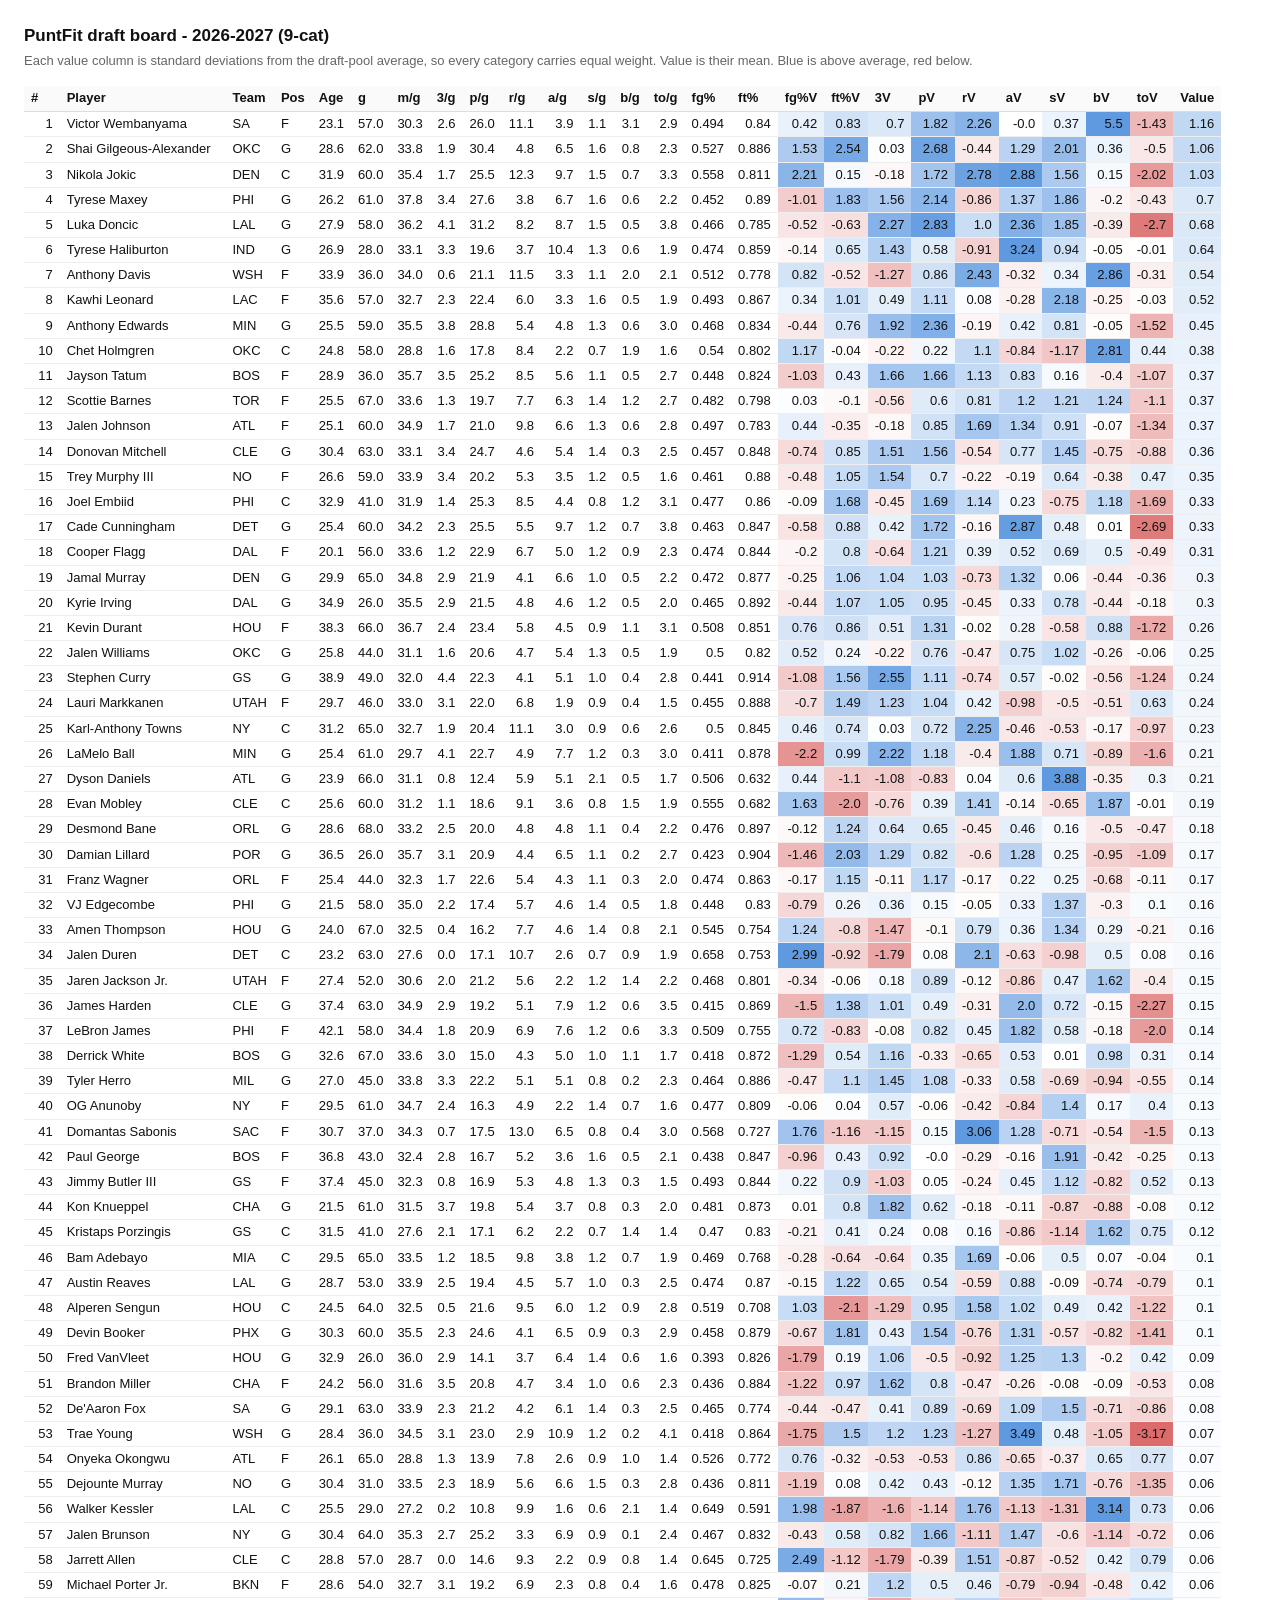
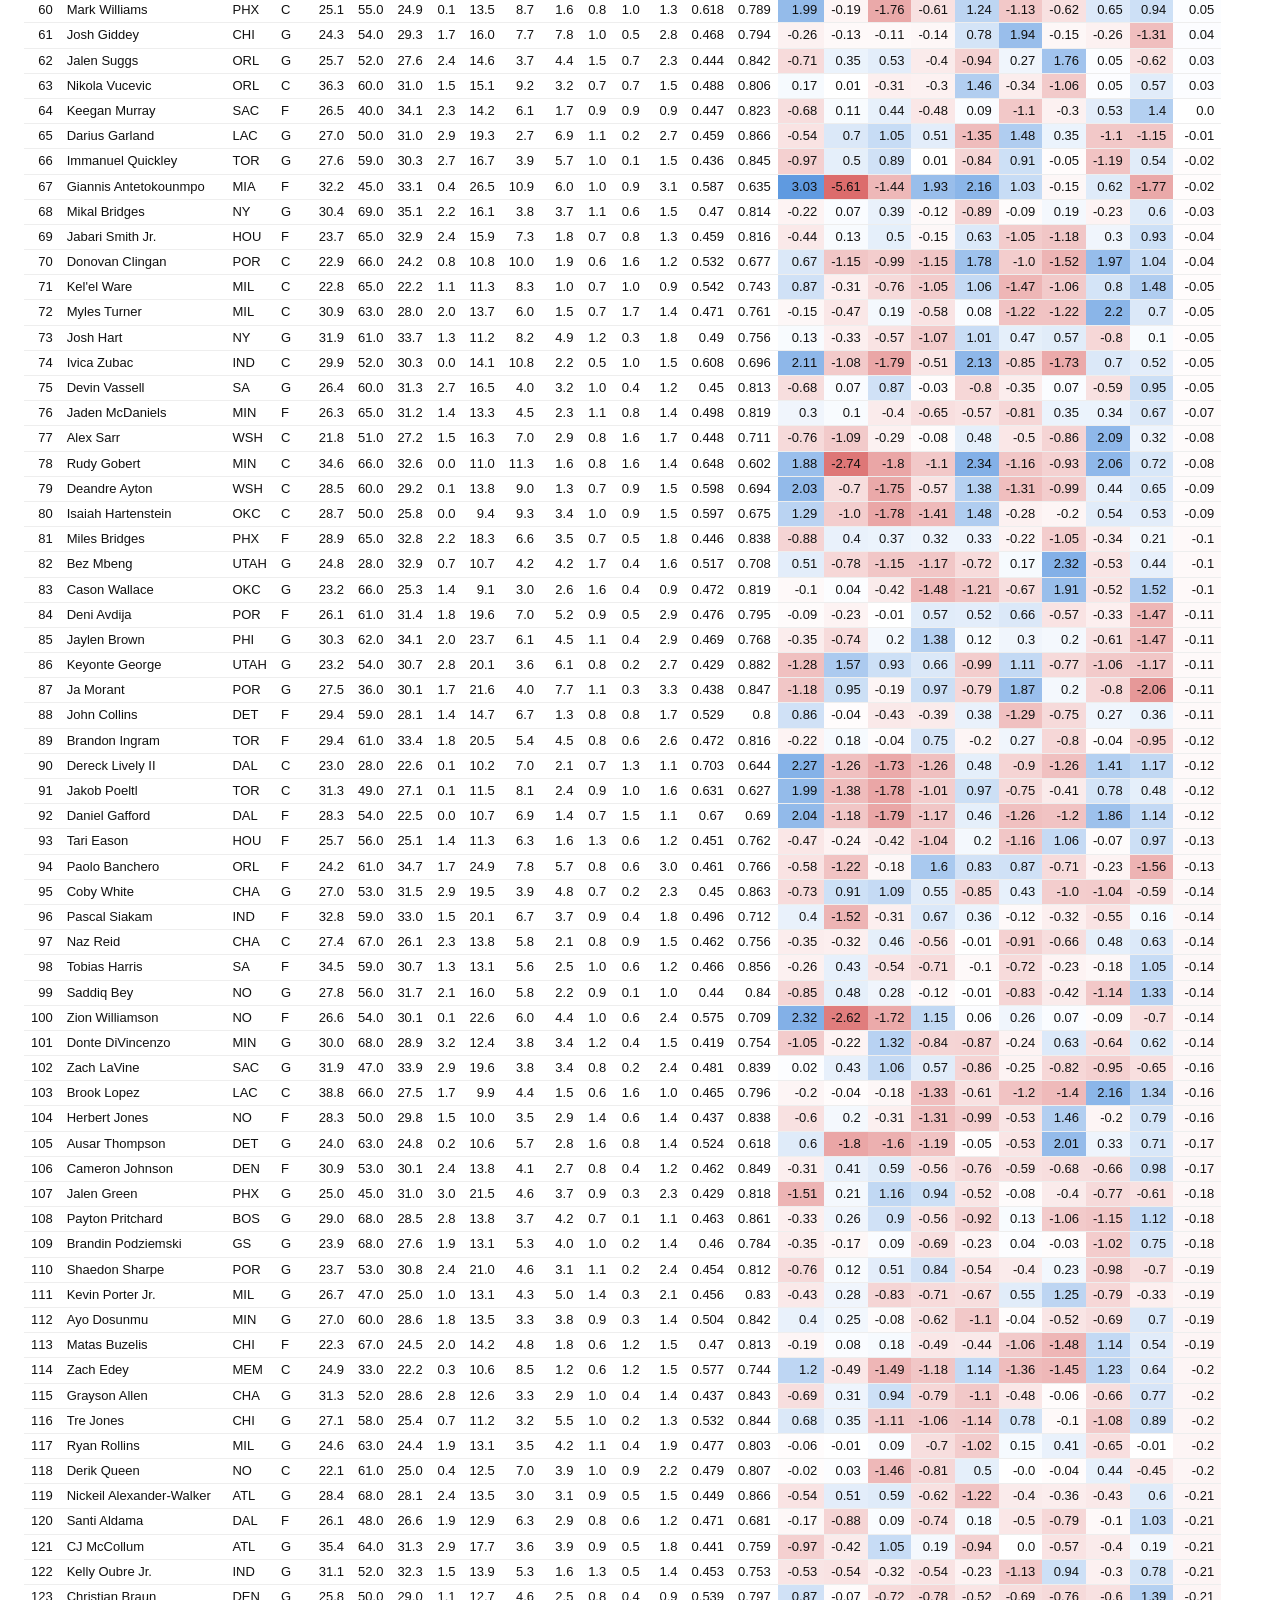
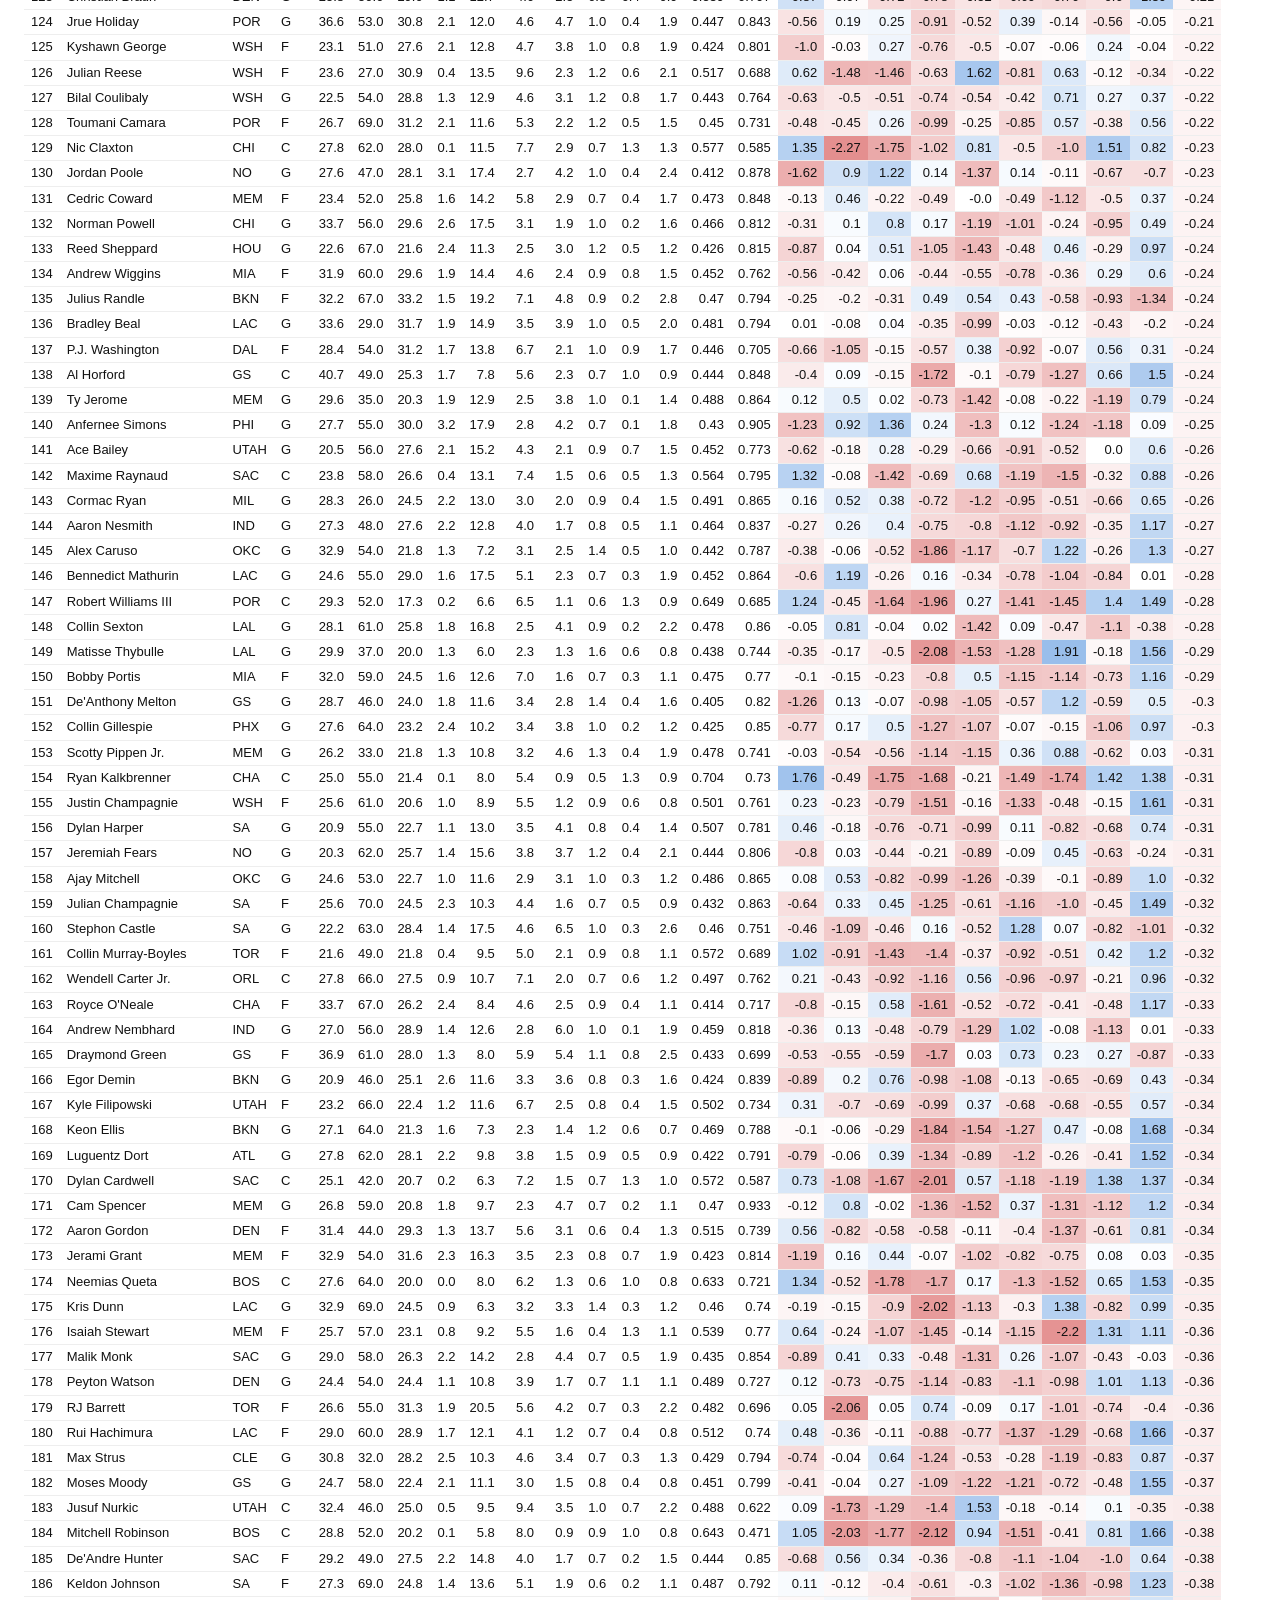
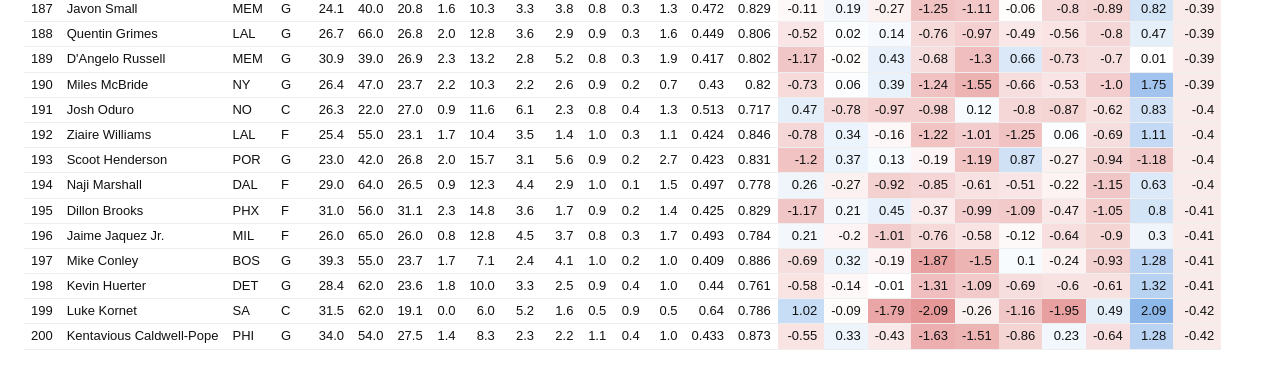
==== commit ea7595c1: "Build the draft board from NBA rosters, not from who played last season marcel kept only players who" ====
--- a/docs/draft-board.html
+++ b/docs/draft-board.html
@@ -12,4 +12,4 @@
 <p>Each value column is standard deviations from the draft-pool average, so
 every category carries equal weight. Value is their mean.
 Blue is above average, red below.</p>
-<table><thead><tr><th>#</th><th>Player</th><th>Team</th><th>Pos</th><th>Age</th><th>g</th><th>m/g</th><th>3/g</th><th>p/g</th><th>r/g</th><th>a/g</th><th>s/g</th><th>b/g</th><th>to/g</th><th>fg%</th><th>ft%</th><th>fg%V</th><th>ft%V</th><th>3V</th><th>pV</th><th>rV</th><th>aV</th><th>sV</th><th>bV</th><th>toV</th><th>Value</th></tr></thead><tbody><tr><td class=r>1</td><td class=name>Victor Wembanyama</td><td>SA</td><td>F</td><td class=r>23.1</td><td class=r>59.0</td><td class=r>30.3</td><td class=r>2.6</td><td class=r>26.0</td><td class=r>11.1</td><td class=r>3.9</td><td class=r>1.1</td><td class=r>3.1</td><td class=r>2.9</td><td class=r>0.494</td><td class=r>0.84</td><td class=r style="background-color: rgba(42,120,214,0.11)">0.45</td><td class=r style="background-color: rgba(42,120,214,0.22)">0.88</td><td class=r style="background-color: rgba(42,120,214,0.19)">0.75</td><td class=r style="background-color: rgba(42,120,214,0.46)">1.85</td><td class=r style="background-color: rgba(42,120,214,0.56)">2.25</td><td class=r style="background-color: rgba(42,120,214,0.01)">0.02</td><td class=r style="background-color: rgba(42,120,214,0.09)">0.36</td><td class=r style="background-color: rgba(42,120,214,0.75)">5.53</td><td class=r style="background-color: rgba(208,59,59,0.36)">-1.45</td><td class=r style="background-color: rgba(42,120,214,0.29)">1.18</td></tr><tr><td class=r>2</td><td class=name>Shai Gilgeous-Alexander</td><td>OKC</td><td>G</td><td class=r>28.6</td><td class=r>64.0</td><td class=r>33.8</td><td class=r>1.9</td><td class=r>30.4</td><td class=r>4.8</td><td class=r>6.5</td><td class=r>1.6</td><td class=r>0.8</td><td class=r>2.3</td><td class=r>0.527</td><td class=r>0.886</td><td class=r style="background-color: rgba(42,120,214,0.40)">1.59</td><td class=r style="background-color: rgba(42,120,214,0.66)">2.62</td><td class=r style="background-color: rgba(42,120,214,0.01)">0.06</td><td class=r style="background-color: rgba(42,120,214,0.68)">2.71</td><td class=r style="background-color: rgba(208,59,59,0.11)">-0.44</td><td class=r style="background-color: rgba(42,120,214,0.34)">1.37</td><td class=r style="background-color: rgba(42,120,214,0.51)">2.04</td><td class=r style="background-color: rgba(42,120,214,0.10)">0.38</td><td class=r style="background-color: rgba(208,59,59,0.13)">-0.51</td><td class=r style="background-color: rgba(42,120,214,0.27)">1.09</td></tr><tr><td class=r>3</td><td class=name>Nikola Jokic</td><td>DEN</td><td>C</td><td class=r>31.9</td><td class=r>62.0</td><td class=r>35.4</td><td class=r>1.7</td><td class=r>25.5</td><td class=r>12.3</td><td class=r>9.7</td><td class=r>1.5</td><td class=r>0.7</td><td class=r>3.3</td><td class=r>0.558</td><td class=r>0.811</td><td class=r style="background-color: rgba(42,120,214,0.57)">2.28</td><td class=r style="background-color: rgba(42,120,214,0.05)">0.19</td><td class=r style="background-color: rgba(208,59,59,0.04)">-0.16</td><td class=r style="background-color: rgba(42,120,214,0.44)">1.75</td><td class=r style="background-color: rgba(42,120,214,0.69)">2.77</td><td class=r style="background-color: rgba(42,120,214,0.75)">3.04</td><td class=r style="background-color: rgba(42,120,214,0.39)">1.57</td><td class=r style="background-color: rgba(42,120,214,0.04)">0.17</td><td class=r style="background-color: rgba(208,59,59,0.51)">-2.05</td><td class=r style="background-color: rgba(42,120,214,0.27)">1.06</td></tr><tr><td class=r>4</td><td class=name>Tyrese Maxey</td><td>PHI</td><td>G</td><td class=r>26.2</td><td class=r>62.0</td><td class=r>37.8</td><td class=r>3.4</td><td class=r>27.6</td><td class=r>3.8</td><td class=r>6.7</td><td class=r>1.6</td><td class=r>0.6</td><td class=r>2.2</td><td class=r>0.452</td><td class=r>0.89</td><td class=r style="background-color: rgba(208,59,59,0.25)">-1.01</td><td class=r style="background-color: rgba(42,120,214,0.47)">1.89</td><td class=r style="background-color: rgba(42,120,214,0.41)">1.63</td><td class=r style="background-color: rgba(42,120,214,0.54)">2.16</td><td class=r style="background-color: rgba(208,59,59,0.22)">-0.86</td><td class=r style="background-color: rgba(42,120,214,0.36)">1.46</td><td class=r style="background-color: rgba(42,120,214,0.47)">1.88</td><td class=r style="background-color: rgba(208,59,59,0.04)">-0.18</td><td class=r style="background-color: rgba(208,59,59,0.11)">-0.44</td><td class=r style="background-color: rgba(42,120,214,0.18)">0.72</td></tr><tr><td class=r>5</td><td class=name>Luka Doncic</td><td>LAL</td><td>G</td><td class=r>27.9</td><td class=r>59.0</td><td class=r>36.2</td><td class=r>4.1</td><td class=r>31.2</td><td class=r>8.2</td><td class=r>8.7</td><td class=r>1.5</td><td class=r>0.5</td><td class=r>3.8</td><td class=r>0.466</td><td class=r>0.785</td><td class=r style="background-color: rgba(208,59,59,0.12)">-0.5</td><td class=r style="background-color: rgba(208,59,59,0.14)">-0.58</td><td class=r style="background-color: rgba(42,120,214,0.59)">2.36</td><td class=r style="background-color: rgba(42,120,214,0.71)">2.86</td><td class=r style="background-color: rgba(42,120,214,0.25)">0.99</td><td class=r style="background-color: rgba(42,120,214,0.62)">2.49</td><td class=r style="background-color: rgba(42,120,214,0.47)">1.87</td><td class=r style="background-color: rgba(208,59,59,0.10)">-0.38</td><td class=r style="background-color: rgba(208,59,59,0.68)">-2.73</td><td class=r style="background-color: rgba(42,120,214,0.18)">0.71</td></tr><tr><td class=r>6</td><td class=name>Anthony Davis</td><td>DAL</td><td>F</td><td class=r>33.9</td><td class=r>37.0</td><td class=r>34.0</td><td class=r>0.6</td><td class=r>21.1</td><td class=r>11.5</td><td class=r>3.3</td><td class=r>1.1</td><td class=r>2.0</td><td class=r>2.1</td><td class=r>0.512</td><td class=r>0.778</td><td class=r style="background-color: rgba(42,120,214,0.22)">0.86</td><td class=r style="background-color: rgba(208,59,59,0.12)">-0.49</td><td class=r style="background-color: rgba(208,59,59,0.32)">-1.28</td><td class=r style="background-color: rgba(42,120,214,0.22)">0.89</td><td class=r style="background-color: rgba(42,120,214,0.60)">2.42</td><td class=r style="background-color: rgba(208,59,59,0.08)">-0.32</td><td class=r style="background-color: rgba(42,120,214,0.08)">0.33</td><td class=r style="background-color: rgba(42,120,214,0.72)">2.88</td><td class=r style="background-color: rgba(208,59,59,0.08)">-0.32</td><td class=r style="background-color: rgba(42,120,214,0.14)">0.55</td></tr><tr><td class=r>7</td><td class=name>Kawhi Leonard</td><td>LAC</td><td>F</td><td class=r>35.6</td><td class=r>58.0</td><td class=r>32.7</td><td class=r>2.3</td><td class=r>22.4</td><td class=r>6.0</td><td class=r>3.3</td><td class=r>1.6</td><td class=r>0.5</td><td class=r>1.9</td><td class=r>0.493</td><td class=r>0.867</td><td class=r style="background-color: rgba(42,120,214,0.09)">0.36</td><td class=r style="background-color: rgba(42,120,214,0.26)">1.05</td><td class=r style="background-color: rgba(42,120,214,0.13)">0.52</td><td class=r style="background-color: rgba(42,120,214,0.28)">1.14</td><td class=r style="background-color: rgba(42,120,214,0.02)">0.08</td><td class=r style="background-color: rgba(208,59,59,0.07)">-0.27</td><td class=r style="background-color: rgba(42,120,214,0.55)">2.21</td><td class=r style="background-color: rgba(208,59,59,0.06)">-0.24</td><td class=r style="background-color: rgba(208,59,59,0.01)">-0.03</td><td class=r style="background-color: rgba(42,120,214,0.13)">0.53</td></tr><tr><td class=r>8</td><td class=name>Anthony Edwards</td><td>MIN</td><td>G</td><td class=r>25.5</td><td class=r>60.0</td><td class=r>35.5</td><td class=r>3.8</td><td class=r>28.8</td><td class=r>5.4</td><td class=r>4.8</td><td class=r>1.3</td><td class=r>0.6</td><td class=r>3.0</td><td class=r>0.468</td><td class=r>0.834</td><td class=r style="background-color: rgba(208,59,59,0.11)">-0.43</td><td class=r style="background-color: rgba(42,120,214,0.20)">0.81</td><td class=r style="background-color: rgba(42,120,214,0.50)">2.0</td><td class=r style="background-color: rgba(42,120,214,0.60)">2.39</td><td class=r style="background-color: rgba(208,59,59,0.05)">-0.2</td><td class=r style="background-color: rgba(42,120,214,0.12)">0.47</td><td class=r style="background-color: rgba(42,120,214,0.20)">0.82</td><td class=r style="background-color: rgba(208,59,59,0.01)">-0.04</td><td class=r style="background-color: rgba(208,59,59,0.39)">-1.55</td><td class=r style="background-color: rgba(42,120,214,0.12)">0.47</td></tr><tr><td class=r>9</td><td class=name>Chet Holmgren</td><td>OKC</td><td>C</td><td class=r>24.8</td><td class=r>60.0</td><td class=r>28.8</td><td class=r>1.6</td><td class=r>17.8</td><td class=r>8.4</td><td class=r>2.2</td><td class=r>0.7</td><td class=r>1.9</td><td class=r>1.6</td><td class=r>0.54</td><td class=r>0.802</td><td class=r style="background-color: rgba(42,120,214,0.30)">1.21</td><td class=r style="background-color: rgba(208,59,59,0.01)">-0.02</td><td class=r style="background-color: rgba(208,59,59,0.05)">-0.2</td><td class=r style="background-color: rgba(42,120,214,0.06)">0.24</td><td class=r style="background-color: rgba(42,120,214,0.27)">1.09</td><td class=r style="background-color: rgba(208,59,59,0.22)">-0.86</td><td class=r style="background-color: rgba(208,59,59,0.30)">-1.21</td><td class=r style="background-color: rgba(42,120,214,0.71)">2.84</td><td class=r style="background-color: rgba(42,120,214,0.11)">0.44</td><td class=r style="background-color: rgba(42,120,214,0.10)">0.39</td></tr><tr><td class=r>10</td><td class=name>Jayson Tatum</td><td>BOS</td><td>F</td><td class=r>28.9</td><td class=r>37.0</td><td class=r>35.7</td><td class=r>3.5</td><td class=r>25.2</td><td class=r>8.5</td><td class=r>5.6</td><td class=r>1.1</td><td class=r>0.5</td><td class=r>2.7</td><td class=r>0.448</td><td class=r>0.824</td><td class=r style="background-color: rgba(208,59,59,0.26)">-1.04</td><td class=r style="background-color: rgba(42,120,214,0.12)">0.47</td><td class=r style="background-color: rgba(42,120,214,0.43)">1.73</td><td class=r style="background-color: rgba(42,120,214,0.42)">1.69</td><td class=r style="background-color: rgba(42,120,214,0.28)">1.12</td><td class=r style="background-color: rgba(42,120,214,0.22)">0.89</td><td class=r style="background-color: rgba(42,120,214,0.04)">0.15</td><td class=r style="background-color: rgba(208,59,59,0.10)">-0.39</td><td class=r style="background-color: rgba(208,59,59,0.27)">-1.09</td><td class=r style="background-color: rgba(42,120,214,0.10)">0.39</td></tr><tr><td class=r>11</td><td class=name>Scottie Barnes</td><td>TOR</td><td>F</td><td class=r>25.5</td><td class=r>68.0</td><td class=r>33.6</td><td class=r>1.3</td><td class=r>19.7</td><td class=r>7.7</td><td class=r>6.3</td><td class=r>1.4</td><td class=r>1.2</td><td class=r>2.7</td><td class=r>0.482</td><td class=r>0.798</td><td class=r style="background-color: rgba(42,120,214,0.01)">0.04</td><td class=r style="background-color: rgba(208,59,59,0.02)">-0.07</td><td class=r style="background-color: rgba(208,59,59,0.14)">-0.54</td><td class=r style="background-color: rgba(42,120,214,0.15)">0.62</td><td class=r style="background-color: rgba(42,120,214,0.20)">0.8</td><td class=r style="background-color: rgba(42,120,214,0.32)">1.28</td><td class=r style="background-color: rgba(42,120,214,0.30)">1.22</td><td class=r style="background-color: rgba(42,120,214,0.32)">1.26</td><td class=r style="background-color: rgba(208,59,59,0.28)">-1.12</td><td class=r style="background-color: rgba(42,120,214,0.10)">0.39</td></tr><tr><td class=r>12</td><td class=name>Jalen Johnson</td><td>ATL</td><td>F</td><td class=r>25.1</td><td class=r>62.0</td><td class=r>34.9</td><td class=r>1.7</td><td class=r>21.0</td><td class=r>9.8</td><td class=r>6.6</td><td class=r>1.3</td><td class=r>0.6</td><td class=r>2.8</td><td class=r>0.497</td><td class=r>0.783</td><td class=r style="background-color: rgba(42,120,214,0.12)">0.46</td><td class=r style="background-color: rgba(208,59,59,0.08)">-0.32</td><td class=r style="background-color: rgba(208,59,59,0.04)">-0.16</td><td class=r style="background-color: rgba(42,120,214,0.22)">0.87</td><td class=r style="background-color: rgba(42,120,214,0.42)">1.68</td><td class=r style="background-color: rgba(42,120,214,0.35)">1.42</td><td class=r style="background-color: rgba(42,120,214,0.23)">0.92</td><td class=r style="background-color: rgba(208,59,59,0.01)">-0.06</td><td class=r style="background-color: rgba(208,59,59,0.34)">-1.36</td><td class=r style="background-color: rgba(42,120,214,0.10)">0.38</td></tr><tr><td class=r>13</td><td class=name>Donovan Mitchell</td><td>CLE</td><td>G</td><td class=r>30.4</td><td class=r>64.0</td><td class=r>33.1</td><td class=r>3.4</td><td class=r>24.7</td><td class=r>4.6</td><td class=r>5.4</td><td class=r>1.4</td><td class=r>0.3</td><td class=r>2.5</td><td class=r>0.457</td><td class=r>0.848</td><td class=r style="background-color: rgba(208,59,59,0.18)">-0.74</td><td class=r style="background-color: rgba(42,120,214,0.22)">0.89</td><td class=r style="background-color: rgba(42,120,214,0.40)">1.58</td><td class=r style="background-color: rgba(42,120,214,0.40)">1.58</td><td class=r style="background-color: rgba(208,59,59,0.14)">-0.54</td><td class=r style="background-color: rgba(42,120,214,0.20)">0.82</td><td class=r style="background-color: rgba(42,120,214,0.36)">1.46</td><td class=r style="background-color: rgba(208,59,59,0.18)">-0.74</td><td class=r style="background-color: rgba(208,59,59,0.22)">-0.9</td><td class=r style="background-color: rgba(42,120,214,0.10)">0.38</td></tr><tr><td class=r>14</td><td class=name>Trey Murphy III</td><td>NO</td><td>F</td><td class=r>26.6</td><td class=r>60.0</td><td class=r>33.9</td><td class=r>3.4</td><td class=r>20.2</td><td class=r>5.3</td><td class=r>3.5</td><td class=r>1.2</td><td class=r>0.5</td><td class=r>1.6</td><td class=r>0.461</td><td class=r>0.88</td><td class=r style="background-color: rgba(208,59,59,0.12)">-0.48</td><td class=r style="background-color: rgba(42,120,214,0.27)">1.08</td><td class=r style="background-color: rgba(42,120,214,0.40)">1.6</td><td class=r style="background-color: rgba(42,120,214,0.18)">0.72</td><td class=r style="background-color: rgba(208,59,59,0.06)">-0.22</td><td class=r style="background-color: rgba(208,59,59,0.04)">-0.18</td><td class=r style="background-color: rgba(42,120,214,0.16)">0.64</td><td class=r style="background-color: rgba(208,59,59,0.09)">-0.37</td><td class=r style="background-color: rgba(42,120,214,0.12)">0.47</td><td class=r style="background-color: rgba(42,120,214,0.09)">0.36</td></tr><tr><td class=r>15</td><td class=name>Cade Cunningham</td><td>DET</td><td>G</td><td class=r>25.4</td><td class=r>61.0</td><td class=r>34.2</td><td class=r>2.3</td><td class=r>25.5</td><td class=r>5.5</td><td class=r>9.7</td><td class=r>1.2</td><td class=r>0.7</td><td class=r>3.8</td><td class=r>0.463</td><td class=r>0.847</td><td class=r style="background-color: rgba(208,59,59,0.14)">-0.57</td><td class=r style="background-color: rgba(42,120,214,0.23)">0.92</td><td class=r style="background-color: rgba(42,120,214,0.12)">0.46</td><td class=r style="background-color: rgba(42,120,214,0.43)">1.74</td><td class=r style="background-color: rgba(208,59,59,0.04)">-0.17</td><td class=r style="background-color: rgba(42,120,214,0.75)">3.02</td><td class=r style="background-color: rgba(42,120,214,0.12)">0.47</td><td class=r style="background-color: rgba(42,120,214,0.01)">0.02</td><td class=r style="background-color: rgba(208,59,59,0.68)">-2.72</td><td class=r style="background-color: rgba(42,120,214,0.09)">0.35</td></tr><tr><td class=r>16</td><td class=name>Joel Embiid</td><td>PHI</td><td>C</td><td class=r>32.9</td><td class=r>43.0</td><td class=r>31.9</td><td class=r>1.4</td><td class=r>25.3</td><td class=r>8.5</td><td class=r>4.4</td><td class=r>0.8</td><td class=r>1.2</td><td class=r>3.1</td><td class=r>0.477</td><td class=r>0.86</td><td class=r style="background-color: rgba(208,59,59,0.02)">-0.07</td><td class=r style="background-color: rgba(42,120,214,0.44)">1.75</td><td class=r style="background-color: rgba(208,59,59,0.11)">-0.44</td><td class=r style="background-color: rgba(42,120,214,0.43)">1.71</td><td class=r style="background-color: rgba(42,120,214,0.28)">1.13</td><td class=r style="background-color: rgba(42,120,214,0.07)">0.26</td><td class=r style="background-color: rgba(208,59,59,0.20)">-0.78</td><td class=r style="background-color: rgba(42,120,214,0.30)">1.2</td><td class=r style="background-color: rgba(208,59,59,0.43)">-1.71</td><td class=r style="background-color: rgba(42,120,214,0.09)">0.34</td></tr><tr><td class=r>17</td><td class=name>Jamal Murray</td><td>DEN</td><td>G</td><td class=r>29.9</td><td class=r>66.0</td><td class=r>34.8</td><td class=r>2.9</td><td class=r>21.9</td><td class=r>4.1</td><td class=r>6.6</td><td class=r>1.0</td><td class=r>0.5</td><td class=r>2.2</td><td class=r>0.472</td><td class=r>0.877</td><td class=r style="background-color: rgba(208,59,59,0.06)">-0.24</td><td class=r style="background-color: rgba(42,120,214,0.27)">1.09</td><td class=r style="background-color: rgba(42,120,214,0.27)">1.09</td><td class=r style="background-color: rgba(42,120,214,0.26)">1.05</td><td class=r style="background-color: rgba(208,59,59,0.18)">-0.73</td><td class=r style="background-color: rgba(42,120,214,0.35)">1.4</td><td class=r style="background-color: rgba(42,120,214,0.01)">0.04</td><td class=r style="background-color: rgba(208,59,59,0.10)">-0.42</td><td class=r style="background-color: rgba(208,59,59,0.09)">-0.37</td><td class=r style="background-color: rgba(42,120,214,0.08)">0.32</td></tr><tr><td class=r>18</td><td class=name>Cooper Flagg</td><td>DAL</td><td>F</td><td class=r>20.1</td><td class=r>57.0</td><td class=r>33.6</td><td class=r>1.2</td><td class=r>22.9</td><td class=r>6.7</td><td class=r>5.0</td><td class=r>1.2</td><td class=r>0.9</td><td class=r>2.3</td><td class=r>0.474</td><td class=r>0.844</td><td class=r style="background-color: rgba(208,59,59,0.04)">-0.18</td><td class=r style="background-color: rgba(42,120,214,0.21)">0.84</td><td class=r style="background-color: rgba(208,59,59,0.16)">-0.63</td><td class=r style="background-color: rgba(42,120,214,0.31)">1.23</td><td class=r style="background-color: rgba(42,120,214,0.10)">0.38</td><td class=r style="background-color: rgba(42,120,214,0.14)">0.57</td><td class=r style="background-color: rgba(42,120,214,0.17)">0.69</td><td class=r style="background-color: rgba(42,120,214,0.13)">0.51</td><td class=r style="background-color: rgba(208,59,59,0.12)">-0.5</td><td class=r style="background-color: rgba(42,120,214,0.08)">0.32</td></tr><tr><td class=r>19</td><td class=name>Jalen Williams</td><td>OKC</td><td>G</td><td class=r>25.8</td><td class=r>46.0</td><td class=r>31.1</td><td class=r>1.6</td><td class=r>20.6</td><td class=r>4.7</td><td class=r>5.4</td><td class=r>1.3</td><td class=r>0.5</td><td class=r>1.9</td><td class=r>0.5</td><td class=r>0.82</td><td class=r style="background-color: rgba(42,120,214,0.14)">0.55</td><td class=r style="background-color: rgba(42,120,214,0.07)">0.27</td><td class=r style="background-color: rgba(208,59,59,0.05)">-0.2</td><td class=r style="background-color: rgba(42,120,214,0.20)">0.78</td><td class=r style="background-color: rgba(208,59,59,0.12)">-0.48</td><td class=r style="background-color: rgba(42,120,214,0.20)">0.81</td><td class=r style="background-color: rgba(42,120,214,0.26)">1.02</td><td class=r style="background-color: rgba(208,59,59,0.06)">-0.25</td><td class=r style="background-color: rgba(208,59,59,0.01)">-0.06</td><td class=r style="background-color: rgba(42,120,214,0.07)">0.27</td></tr><tr><td class=r>20</td><td class=name>Kevin Durant</td><td>HOU</td><td>F</td><td class=r>38.3</td><td class=r>67.0</td><td class=r>36.7</td><td class=r>2.4</td><td class=r>23.4</td><td class=r>5.8</td><td class=r>4.5</td><td class=r>0.9</td><td class=r>1.1</td><td class=r>3.1</td><td class=r>0.508</td><td class=r>0.851</td><td class=r style="background-color: rgba(42,120,214,0.20)">0.8</td><td class=r style="background-color: rgba(42,120,214,0.22)">0.9</td><td class=r style="background-color: rgba(42,120,214,0.14)">0.55</td><td class=r style="background-color: rgba(42,120,214,0.34)">1.34</td><td class=r style="background-color: rgba(208,59,59,0.01)">-0.02</td><td class=r style="background-color: rgba(42,120,214,0.08)">0.32</td><td class=r style="background-color: rgba(208,59,59,0.15)">-0.6</td><td class=r style="background-color: rgba(42,120,214,0.22)">0.9</td><td class=r style="background-color: rgba(208,59,59,0.43)">-1.74</td><td class=r style="background-color: rgba(42,120,214,0.07)">0.27</td></tr><tr><td class=r>21</td><td class=name>Stephen Curry</td><td>GS</td><td>G</td><td class=r>38.9</td><td class=r>50.0</td><td class=r>32.0</td><td class=r>4.4</td><td class=r>22.3</td><td class=r>4.1</td><td class=r>5.1</td><td class=r>1.0</td><td class=r>0.4</td><td class=r>2.8</td><td class=r>0.441</td><td class=r>0.914</td><td class=r style="background-color: rgba(208,59,59,0.27)">-1.09</td><td class=r style="background-color: rgba(42,120,214,0.40)">1.59</td><td class=r style="background-color: rgba(42,120,214,0.66)">2.64</td><td class=r style="background-color: rgba(42,120,214,0.28)">1.13</td><td class=r style="background-color: rgba(208,59,59,0.19)">-0.75</td><td class=r style="background-color: rgba(42,120,214,0.15)">0.62</td><td class=r style="background-color: rgba(208,59,59,0.01)">-0.03</td><td class=r style="background-color: rgba(208,59,59,0.14)">-0.54</td><td class=r style="background-color: rgba(208,59,59,0.32)">-1.26</td><td class=r style="background-color: rgba(42,120,214,0.07)">0.26</td></tr><tr><td class=r>22</td><td class=name>Lauri Markkanen</td><td>UTAH</td><td>F</td><td class=r>29.7</td><td class=r>48.0</td><td class=r>33.0</td><td class=r>3.1</td><td class=r>22.0</td><td class=r>6.8</td><td class=r>1.9</td><td class=r>0.9</td><td class=r>0.4</td><td class=r>1.5</td><td class=r>0.455</td><td class=r>0.888</td><td class=r style="background-color: rgba(208,59,59,0.17)">-0.7</td><td class=r style="background-color: rgba(42,120,214,0.38)">1.53</td><td class=r style="background-color: rgba(42,120,214,0.32)">1.29</td><td class=r style="background-color: rgba(42,120,214,0.27)">1.06</td><td class=r style="background-color: rgba(42,120,214,0.10)">0.41</td><td class=r style="background-color: rgba(208,59,59,0.25)">-1.01</td><td class=r style="background-color: rgba(208,59,59,0.13)">-0.52</td><td class=r style="background-color: rgba(208,59,59,0.12)">-0.49</td><td class=r style="background-color: rgba(42,120,214,0.16)">0.63</td><td class=r style="background-color: rgba(42,120,214,0.06)">0.24</td></tr><tr><td class=r>23</td><td class=name>Karl-Anthony Towns</td><td>NY</td><td>C</td><td class=r>31.2</td><td class=r>67.0</td><td class=r>32.7</td><td class=r>1.9</td><td class=r>20.4</td><td class=r>11.1</td><td class=r>3.0</td><td class=r>0.9</td><td class=r>0.6</td><td class=r>2.6</td><td class=r>0.5</td><td class=r>0.845</td><td class=r style="background-color: rgba(42,120,214,0.12)">0.49</td><td class=r style="background-color: rgba(42,120,214,0.20)">0.78</td><td class=r style="background-color: rgba(42,120,214,0.01)">0.06</td><td class=r style="background-color: rgba(42,120,214,0.18)">0.74</td><td class=r style="background-color: rgba(42,120,214,0.56)">2.24</td><td class=r style="background-color: rgba(208,59,59,0.12)">-0.46</td><td class=r style="background-color: rgba(208,59,59,0.14)">-0.56</td><td class=r style="background-color: rgba(208,59,59,0.04)">-0.16</td><td class=r style="background-color: rgba(208,59,59,0.25)">-0.99</td><td class=r style="background-color: rgba(42,120,214,0.06)">0.24</td></tr><tr><td class=r>24</td><td class=name>LaMelo Ball</td><td>CHA</td><td>G</td><td class=r>25.4</td><td class=r>63.0</td><td class=r>29.7</td><td class=r>4.1</td><td class=r>22.7</td><td class=r>4.9</td><td class=r>7.7</td><td class=r>1.2</td><td class=r>0.3</td><td class=r>3.0</td><td class=r>0.411</td><td class=r>0.878</td><td class=r style="background-color: rgba(208,59,59,0.56)">-2.23</td><td class=r style="background-color: rgba(42,120,214,0.26)">1.02</td><td class=r style="background-color: rgba(42,120,214,0.57)">2.3</td><td class=r style="background-color: rgba(42,120,214,0.30)">1.2</td><td class=r style="background-color: rgba(208,59,59,0.10)">-0.4</td><td class=r style="background-color: rgba(42,120,214,0.50)">1.99</td><td class=r style="background-color: rgba(42,120,214,0.18)">0.71</td><td class=r style="background-color: rgba(208,59,59,0.22)">-0.87</td><td class=r style="background-color: rgba(208,59,59,0.41)">-1.63</td><td class=r style="background-color: rgba(42,120,214,0.06)">0.23</td></tr><tr><td class=r>25</td><td class=name>Dyson Daniels</td><td>ATL</td><td>G</td><td class=r>23.9</td><td class=r>68.0</td><td class=r>31.1</td><td class=r>0.8</td><td class=r>12.4</td><td class=r>5.9</td><td class=r>5.1</td><td class=r>2.1</td><td class=r>0.5</td><td class=r>1.7</td><td class=r>0.506</td><td class=r>0.632</td><td class=r style="background-color: rgba(42,120,214,0.12)">0.46</td><td class=r style="background-color: rgba(208,59,59,0.28)">-1.1</td><td class=r style="background-color: rgba(208,59,59,0.27)">-1.08</td><td class=r style="background-color: rgba(208,59,59,0.20)">-0.82</td><td class=r style="background-color: rgba(42,120,214,0.01)">0.03</td><td class=r style="background-color: rgba(42,120,214,0.16)">0.65</td><td class=r style="background-color: rgba(42,120,214,0.75)">3.94</td><td class=r style="background-color: rgba(208,59,59,0.09)">-0.34</td><td class=r style="background-color: rgba(42,120,214,0.07)">0.3</td><td class=r style="background-color: rgba(42,120,214,0.06)">0.23</td></tr><tr><td class=r>26</td><td class=name>Evan Mobley</td><td>CLE</td><td>C</td><td class=r>25.6</td><td class=r>62.0</td><td class=r>31.2</td><td class=r>1.1</td><td class=r>18.6</td><td class=r>9.1</td><td class=r>3.6</td><td class=r>0.8</td><td class=r>1.5</td><td class=r>1.9</td><td class=r>0.555</td><td class=r>0.682</td><td class=r style="background-color: rgba(42,120,214,0.42)">1.68</td><td class=r style="background-color: rgba(208,59,59,0.50)">-1.99</td><td class=r style="background-color: rgba(208,59,59,0.19)">-0.75</td><td class=r style="background-color: rgba(42,120,214,0.10)">0.41</td><td class=r style="background-color: rgba(42,120,214,0.35)">1.41</td><td class=r style="background-color: rgba(208,59,59,0.03)">-0.13</td><td class=r style="background-color: rgba(208,59,59,0.17)">-0.68</td><td class=r style="background-color: rgba(42,120,214,0.47)">1.89</td><td class=r style="background-color: rgba(208,59,59,0.00)">-0.01</td><td class=r style="background-color: rgba(42,120,214,0.05)">0.2</td></tr><tr><td class=r>27</td><td class=name>Desmond Bane</td><td>ORL</td><td>G</td><td class=r>28.6</td><td class=r>70.0</td><td class=r>33.2</td><td class=r>2.5</td><td class=r>20.0</td><td class=r>4.8</td><td class=r>4.8</td><td class=r>1.1</td><td class=r>0.4</td><td class=r>2.2</td><td class=r>0.476</td><td class=r>0.897</td><td class=r style="background-color: rgba(208,59,59,0.03)">-0.1</td><td class=r style="background-color: rgba(42,120,214,0.32)">1.27</td><td class=r style="background-color: rgba(42,120,214,0.17)">0.69</td><td class=r style="background-color: rgba(42,120,214,0.17)">0.67</td><td class=r style="background-color: rgba(208,59,59,0.11)">-0.45</td><td class=r style="background-color: rgba(42,120,214,0.12)">0.5</td><td class=r style="background-color: rgba(42,120,214,0.04)">0.15</td><td class=r style="background-color: rgba(208,59,59,0.12)">-0.49</td><td class=r style="background-color: rgba(208,59,59,0.12)">-0.48</td><td class=r style="background-color: rgba(42,120,214,0.05)">0.19</td></tr><tr><td class=r>28</td><td class=name>Franz Wagner</td><td>ORL</td><td>F</td><td class=r>25.4</td><td class=r>45.0</td><td class=r>32.3</td><td class=r>1.7</td><td class=r>22.6</td><td class=r>5.4</td><td class=r>4.3</td><td class=r>1.1</td><td class=r>0.3</td><td class=r>2.0</td><td class=r>0.474</td><td class=r>0.863</td><td class=r style="background-color: rgba(208,59,59,0.04)">-0.16</td><td class=r style="background-color: rgba(42,120,214,0.30)">1.2</td><td class=r style="background-color: rgba(208,59,59,0.02)">-0.09</td><td class=r style="background-color: rgba(42,120,214,0.30)">1.19</td><td class=r style="background-color: rgba(208,59,59,0.04)">-0.18</td><td class=r style="background-color: rgba(42,120,214,0.06)">0.25</td><td class=r style="background-color: rgba(42,120,214,0.06)">0.25</td><td class=r style="background-color: rgba(208,59,59,0.17)">-0.67</td><td class=r style="background-color: rgba(208,59,59,0.03)">-0.12</td><td class=r style="background-color: rgba(42,120,214,0.04)">0.18</td></tr><tr><td class=r>29</td><td class=name>VJ Edgecombe</td><td>PHI</td><td>G</td><td class=r>21.5</td><td class=r>60.0</td><td class=r>35.0</td><td class=r>2.2</td><td class=r>17.4</td><td class=r>5.7</td><td class=r>4.6</td><td class=r>1.4</td><td class=r>0.5</td><td class=r>1.8</td><td class=r>0.448</td><td class=r>0.83</td><td class=r style="background-color: rgba(208,59,59,0.20)">-0.79</td><td class=r style="background-color: rgba(42,120,214,0.07)">0.28</td><td class=r style="background-color: rgba(42,120,214,0.10)">0.4</td><td class=r style="background-color: rgba(42,120,214,0.04)">0.17</td><td class=r style="background-color: rgba(208,59,59,0.01)">-0.05</td><td class=r style="background-color: rgba(42,120,214,0.09)">0.36</td><td class=r style="background-color: rgba(42,120,214,0.34)">1.38</td><td class=r style="background-color: rgba(208,59,59,0.07)">-0.28</td><td class=r style="background-color: rgba(42,120,214,0.02)">0.09</td><td class=r style="background-color: rgba(42,120,214,0.04)">0.17</td></tr><tr><td class=r>30</td><td class=name>James Harden</td><td>LAC</td><td>G</td><td class=r>37.4</td><td class=r>65.0</td><td class=r>34.9</td><td class=r>2.9</td><td class=r>19.2</td><td class=r>5.1</td><td class=r>7.9</td><td class=r>1.2</td><td class=r>0.6</td><td class=r>3.5</td><td class=r>0.415</td><td class=r>0.869</td><td class=r style="background-color: rgba(208,59,59,0.38)">-1.52</td><td class=r style="background-color: rgba(42,120,214,0.36)">1.43</td><td class=r style="background-color: rgba(42,120,214,0.27)">1.06</td><td class=r style="background-color: rgba(42,120,214,0.13)">0.51</td><td class=r style="background-color: rgba(208,59,59,0.08)">-0.32</td><td class=r style="background-color: rgba(42,120,214,0.53)">2.11</td><td class=r style="background-color: rgba(42,120,214,0.18)">0.72</td><td class=r style="background-color: rgba(208,59,59,0.04)">-0.14</td><td class=r style="background-color: rgba(208,59,59,0.57)">-2.3</td><td class=r style="background-color: rgba(42,120,214,0.04)">0.17</td></tr><tr><td class=r>31</td><td class=name>Amen Thompson</td><td>HOU</td><td>G</td><td class=r>24.0</td><td class=r>68.0</td><td class=r>32.5</td><td class=r>0.4</td><td class=r>16.2</td><td class=r>7.7</td><td class=r>4.6</td><td class=r>1.4</td><td class=r>0.8</td><td class=r>2.1</td><td class=r>0.545</td><td class=r>0.754</td><td class=r style="background-color: rgba(42,120,214,0.32)">1.28</td><td class=r style="background-color: rgba(208,59,59,0.20)">-0.78</td><td class=r style="background-color: rgba(208,59,59,0.37)">-1.48</td><td class=r style="background-color: rgba(208,59,59,0.02)">-0.08</td><td class=r style="background-color: rgba(42,120,214,0.20)">0.78</td><td class=r style="background-color: rgba(42,120,214,0.10)">0.4</td><td class=r style="background-color: rgba(42,120,214,0.34)">1.35</td><td class=r style="background-color: rgba(42,120,214,0.07)">0.3</td><td class=r style="background-color: rgba(208,59,59,0.06)">-0.22</td><td class=r style="background-color: rgba(42,120,214,0.04)">0.17</td></tr><tr><td class=r>32</td><td class=name>Jalen Duren</td><td>DET</td><td>C</td><td class=r>23.2</td><td class=r>65.0</td><td class=r>27.6</td><td class=r>0.0</td><td class=r>17.1</td><td class=r>10.7</td><td class=r>2.6</td><td class=r>0.7</td><td class=r>0.9</td><td class=r>1.9</td><td class=r>0.658</td><td class=r>0.753</td><td class=r style="background-color: rgba(42,120,214,0.75)">3.07</td><td class=r style="background-color: rgba(208,59,59,0.22)">-0.89</td><td class=r style="background-color: rgba(208,59,59,0.45)">-1.81</td><td class=r style="background-color: rgba(42,120,214,0.03)">0.1</td><td class=r style="background-color: rgba(42,120,214,0.52)">2.09</td><td class=r style="background-color: rgba(208,59,59,0.16)">-0.64</td><td class=r style="background-color: rgba(208,59,59,0.25)">-1.01</td><td class=r style="background-color: rgba(42,120,214,0.13)">0.51</td><td class=r style="background-color: rgba(42,120,214,0.02)">0.08</td><td class=r style="background-color: rgba(42,120,214,0.04)">0.17</td></tr><tr><td class=r>33</td><td class=name>LeBron James</td><td>LAL</td><td>F</td><td class=r>42.1</td><td class=r>59.0</td><td class=r>34.4</td><td class=r>1.8</td><td class=r>20.9</td><td class=r>6.9</td><td class=r>7.6</td><td class=r>1.2</td><td class=r>0.6</td><td class=r>3.3</td><td class=r>0.509</td><td class=r>0.755</td><td class=r style="background-color: rgba(42,120,214,0.19)">0.75</td><td class=r style="background-color: rgba(208,59,59,0.20)">-0.8</td><td class=r style="background-color: rgba(208,59,59,0.01)">-0.06</td><td class=r style="background-color: rgba(42,120,214,0.21)">0.84</td><td class=r style="background-color: rgba(42,120,214,0.11)">0.44</td><td class=r style="background-color: rgba(42,120,214,0.48)">1.92</td><td class=r style="background-color: rgba(42,120,214,0.14)">0.58</td><td class=r style="background-color: rgba(208,59,59,0.04)">-0.16</td><td class=r style="background-color: rgba(208,59,59,0.51)">-2.03</td><td class=r style="background-color: rgba(42,120,214,0.04)">0.17</td></tr><tr><td class=r>34</td><td class=name>Jaren Jackson Jr.</td><td>MEM</td><td>F</td><td class=r>27.4</td><td class=r>53.0</td><td class=r>30.6</td><td class=r>2.0</td><td class=r>21.2</td><td class=r>5.6</td><td class=r>2.2</td><td class=r>1.2</td><td class=r>1.4</td><td class=r>2.2</td><td class=r>0.468</td><td class=r>0.801</td><td class=r style="background-color: rgba(208,59,59,0.08)">-0.33</td><td class=r style="background-color: rgba(208,59,59,0.01)">-0.03</td><td class=r style="background-color: rgba(42,120,214,0.05)">0.21</td><td class=r style="background-color: rgba(42,120,214,0.23)">0.91</td><td class=r style="background-color: rgba(208,59,59,0.03)">-0.12</td><td class=r style="background-color: rgba(208,59,59,0.22)">-0.88</td><td class=r style="background-color: rgba(42,120,214,0.12)">0.46</td><td class=r style="background-color: rgba(42,120,214,0.41)">1.64</td><td class=r style="background-color: rgba(208,59,59,0.10)">-0.41</td><td class=r style="background-color: rgba(42,120,214,0.04)">0.16</td></tr><tr><td class=r>35</td><td class=name>Tyler Herro</td><td>MIA</td><td>G</td><td class=r>27.0</td><td class=r>46.0</td><td class=r>33.8</td><td class=r>3.3</td><td class=r>22.2</td><td class=r>5.1</td><td class=r>5.1</td><td class=r>0.8</td><td class=r>0.2</td><td class=r>2.3</td><td class=r>0.464</td><td class=r>0.886</td><td class=r style="background-color: rgba(208,59,59,0.12)">-0.46</td><td class=r style="background-color: rgba(42,120,214,0.28)">1.13</td><td class=r style="background-color: rgba(42,120,214,0.38)">1.51</td><td class=r style="background-color: rgba(42,120,214,0.28)">1.1</td><td class=r style="background-color: rgba(208,59,59,0.08)">-0.33</td><td class=r style="background-color: rgba(42,120,214,0.16)">0.63</td><td class=r style="background-color: rgba(208,59,59,0.18)">-0.71</td><td class=r style="background-color: rgba(208,59,59,0.23)">-0.92</td><td class=r style="background-color: rgba(208,59,59,0.14)">-0.56</td><td class=r style="background-color: rgba(42,120,214,0.04)">0.15</td></tr><tr><td class=r>36</td><td class=name>Derrick White</td><td>BOS</td><td>G</td><td class=r>32.6</td><td class=r>68.0</td><td class=r>33.6</td><td class=r>3.0</td><td class=r>15.0</td><td class=r>4.3</td><td class=r>5.0</td><td class=r>1.0</td><td class=r>1.1</td><td class=r>1.7</td><td class=r>0.418</td><td class=r>0.872</td><td class=r style="background-color: rgba(208,59,59,0.33)">-1.3</td><td class=r style="background-color: rgba(42,120,214,0.14)">0.55</td><td class=r style="background-color: rgba(42,120,214,0.30)">1.22</td><td class=r style="background-color: rgba(208,59,59,0.08)">-0.31</td><td class=r style="background-color: rgba(208,59,59,0.16)">-0.65</td><td class=r style="background-color: rgba(42,120,214,0.14)">0.57</td><td class=r style="background-color: rgba(42,120,214,0.00)">-0.0</td><td class=r style="background-color: rgba(42,120,214,0.25)">1.0</td><td class=r style="background-color: rgba(42,120,214,0.08)">0.31</td><td class=r style="background-color: rgba(42,120,214,0.04)">0.15</td></tr><tr><td class=r>37</td><td class=name>Jimmy Butler III</td><td>GS</td><td>F</td><td class=r>37.4</td><td class=r>46.0</td><td class=r>32.3</td><td class=r>0.8</td><td class=r>16.9</td><td class=r>5.3</td><td class=r>4.8</td><td class=r>1.3</td><td class=r>0.3</td><td class=r>1.5</td><td class=r>0.493</td><td class=r>0.844</td><td class=r style="background-color: rgba(42,120,214,0.06)">0.24</td><td class=r style="background-color: rgba(42,120,214,0.24)">0.95</td><td class=r style="background-color: rgba(208,59,59,0.26)">-1.03</td><td class=r style="background-color: rgba(42,120,214,0.02)">0.07</td><td class=r style="background-color: rgba(208,59,59,0.06)">-0.25</td><td class=r style="background-color: rgba(42,120,214,0.12)">0.49</td><td class=r style="background-color: rgba(42,120,214,0.28)">1.13</td><td class=r style="background-color: rgba(208,59,59,0.20)">-0.81</td><td class=r style="background-color: rgba(42,120,214,0.13)">0.52</td><td class=r style="background-color: rgba(42,120,214,0.04)">0.15</td></tr><tr><td class=r>38</td><td class=name>Domantas Sabonis</td><td>SAC</td><td>F</td><td class=r>30.7</td><td class=r>38.0</td><td class=r>34.3</td><td class=r>0.7</td><td class=r>17.5</td><td class=r>13.0</td><td class=r>6.5</td><td class=r>0.8</td><td class=r>0.4</td><td class=r>3.0</td><td class=r>0.568</td><td class=r>0.727</td><td class=r style="background-color: rgba(42,120,214,0.45)">1.81</td><td class=r style="background-color: rgba(208,59,59,0.28)">-1.14</td><td class=r style="background-color: rgba(208,59,59,0.29)">-1.15</td><td class=r style="background-color: rgba(42,120,214,0.04)">0.17</td><td class=r style="background-color: rgba(42,120,214,0.75)">3.05</td><td class=r style="background-color: rgba(42,120,214,0.34)">1.36</td><td class=r style="background-color: rgba(208,59,59,0.18)">-0.74</td><td class=r style="background-color: rgba(208,59,59,0.13)">-0.53</td><td class=r style="background-color: rgba(208,59,59,0.38)">-1.52</td><td class=r style="background-color: rgba(42,120,214,0.04)">0.15</td></tr><tr><td class=r>39</td><td class=name>OG Anunoby</td><td>NY</td><td>F</td><td class=r>29.5</td><td class=r>63.0</td><td class=r>34.7</td><td class=r>2.4</td><td class=r>16.3</td><td class=r>4.9</td><td class=r>2.2</td><td class=r>1.4</td><td class=r>0.7</td><td class=r>1.6</td><td class=r>0.477</td><td class=r>0.809</td><td class=r style="background-color: rgba(208,59,59,0.01)">-0.05</td><td class=r style="background-color: rgba(42,120,214,0.01)">0.06</td><td class=r style="background-color: rgba(42,120,214,0.15)">0.61</td><td class=r style="background-color: rgba(208,59,59,0.01)">-0.04</td><td class=r style="background-color: rgba(208,59,59,0.10)">-0.42</td><td class=r style="background-color: rgba(208,59,59,0.22)">-0.86</td><td class=r style="background-color: rgba(42,120,214,0.35)">1.42</td><td class=r style="background-color: rgba(42,120,214,0.04)">0.18</td><td class=r style="background-color: rgba(42,120,214,0.10)">0.4</td><td class=r style="background-color: rgba(42,120,214,0.04)">0.14</td></tr><tr><td class=r>40</td><td class=name>Paul George</td><td>PHI</td><td>F</td><td class=r>36.8</td><td class=r>45.0</td><td class=r>32.4</td><td class=r>2.8</td><td class=r>16.7</td><td class=r>5.2</td><td class=r>3.6</td><td class=r>1.6</td><td class=r>0.5</td><td class=r>2.1</td><td class=r>0.438</td><td class=r>0.847</td><td class=r style="background-color: rgba(208,59,59,0.24)">-0.96</td><td class=r style="background-color: rgba(42,120,214,0.11)">0.45</td><td class=r style="background-color: rgba(42,120,214,0.24)">0.97</td><td class=r style="background-color: rgba(42,120,214,0.01)">0.02</td><td class=r style="background-color: rgba(208,59,59,0.07)">-0.3</td><td class=r style="background-color: rgba(208,59,59,0.04)">-0.15</td><td class=r style="background-color: rgba(42,120,214,0.48)">1.94</td><td class=r style="background-color: rgba(208,59,59,0.10)">-0.41</td><td class=r style="background-color: rgba(208,59,59,0.07)">-0.26</td><td class=r style="background-color: rgba(42,120,214,0.04)">0.14</td></tr><tr><td class=r>41</td><td class=name>Kon Knueppel</td><td>CHA</td><td>G</td><td class=r>21.5</td><td class=r>62.0</td><td class=r>31.5</td><td class=r>3.7</td><td class=r>19.8</td><td class=r>5.4</td><td class=r>3.7</td><td class=r>0.8</td><td class=r>0.3</td><td class=r>2.0</td><td class=r>0.481</td><td class=r>0.873</td><td class=r style="background-color: rgba(42,120,214,0.01)">0.02</td><td class=r style="background-color: rgba(42,120,214,0.20)">0.82</td><td class=r style="background-color: rgba(42,120,214,0.47)">1.89</td><td class=r style="background-color: rgba(42,120,214,0.16)">0.64</td><td class=r style="background-color: rgba(208,59,59,0.05)">-0.19</td><td class=r style="background-color: rgba(208,59,59,0.02)">-0.09</td><td class=r style="background-color: rgba(208,59,59,0.22)">-0.9</td><td class=r style="background-color: rgba(208,59,59,0.22)">-0.87</td><td class=r style="background-color: rgba(208,59,59,0.02)">-0.08</td><td class=r style="background-color: rgba(42,120,214,0.04)">0.14</td></tr><tr><td class=r>42</td><td class=name>Kristaps Porzingis</td><td>ATL</td><td>C</td><td class=r>31.5</td><td class=r>42.0</td><td class=r>27.6</td><td class=r>2.1</td><td class=r>17.1</td><td class=r>6.2</td><td class=r>2.2</td><td class=r>0.7</td><td class=r>1.4</td><td class=r>1.4</td><td class=r>0.47</td><td class=r>0.83</td><td class=r style="background-color: rgba(208,59,59,0.05)">-0.2</td><td class=r style="background-color: rgba(42,120,214,0.11)">0.45</td><td class=r style="background-color: rgba(42,120,214,0.07)">0.27</td><td class=r style="background-color: rgba(42,120,214,0.03)">0.1</td><td class=r style="background-color: rgba(42,120,214,0.04)">0.16</td><td class=r style="background-color: rgba(208,59,59,0.22)">-0.88</td><td class=r style="background-color: rgba(208,59,59,0.29)">-1.18</td><td class=r style="background-color: rgba(42,120,214,0.41)">1.64</td><td class=r style="background-color: rgba(42,120,214,0.19)">0.75</td><td class=r style="background-color: rgba(42,120,214,0.03)">0.12</td></tr><tr><td class=r>43</td><td class=name>Austin Reaves</td><td>LAL</td><td>G</td><td class=r>28.7</td><td class=r>55.0</td><td class=r>33.9</td><td class=r>2.5</td><td class=r>19.4</td><td class=r>4.5</td><td class=r>5.7</td><td class=r>1.0</td><td class=r>0.3</td><td class=r>2.5</td><td class=r>0.474</td><td class=r>0.87</td><td class=r style="background-color: rgba(208,59,59,0.04)">-0.14</td><td class=r style="background-color: rgba(42,120,214,0.32)">1.26</td><td class=r style="background-color: rgba(42,120,214,0.17)">0.7</td><td class=r style="background-color: rgba(42,120,214,0.14)">0.56</td><td class=r style="background-color: rgba(208,59,59,0.15)">-0.59</td><td class=r style="background-color: rgba(42,120,214,0.23)">0.94</td><td class=r style="background-color: rgba(208,59,59,0.03)">-0.1</td><td class=r style="background-color: rgba(208,59,59,0.18)">-0.73</td><td class=r style="background-color: rgba(208,59,59,0.20)">-0.81</td><td class=r style="background-color: rgba(42,120,214,0.03)">0.12</td></tr><tr><td class=r>44</td><td class=name>Devin Booker</td><td>PHX</td><td>G</td><td class=r>30.3</td><td class=r>62.0</td><td class=r>35.5</td><td class=r>2.3</td><td class=r>24.6</td><td class=r>4.1</td><td class=r>6.5</td><td class=r>0.9</td><td class=r>0.3</td><td class=r>2.9</td><td class=r>0.458</td><td class=r>0.879</td><td class=r style="background-color: rgba(208,59,59,0.17)">-0.67</td><td class=r style="background-color: rgba(42,120,214,0.47)">1.87</td><td class=r style="background-color: rgba(42,120,214,0.12)">0.47</td><td class=r style="background-color: rgba(42,120,214,0.39)">1.57</td><td class=r style="background-color: rgba(208,59,59,0.19)">-0.76</td><td class=r style="background-color: rgba(42,120,214,0.35)">1.39</td><td class=r style="background-color: rgba(208,59,59,0.15)">-0.59</td><td class=r style="background-color: rgba(208,59,59,0.20)">-0.81</td><td class=r style="background-color: rgba(208,59,59,0.36)">-1.43</td><td class=r style="background-color: rgba(42,120,214,0.03)">0.11</td></tr><tr><td class=r>45</td><td class=name>Alperen Sengun</td><td>HOU</td><td>C</td><td class=r>24.5</td><td class=r>66.0</td><td class=r>32.5</td><td class=r>0.5</td><td class=r>21.6</td><td class=r>9.5</td><td class=r>6.0</td><td class=r>1.2</td><td class=r>0.9</td><td class=r>2.8</td><td class=r>0.519</td><td class=r>0.708</td><td class=r style="background-color: rgba(42,120,214,0.27)">1.08</td><td class=r style="background-color: rgba(208,59,59,0.52)">-2.08</td><td class=r style="background-color: rgba(208,59,59,0.33)">-1.3</td><td class=r style="background-color: rgba(42,120,214,0.24)">0.98</td><td class=r style="background-color: rgba(42,120,214,0.39)">1.57</td><td class=r style="background-color: rgba(42,120,214,0.27)">1.09</td><td class=r style="background-color: rgba(42,120,214,0.12)">0.49</td><td class=r style="background-color: rgba(42,120,214,0.11)">0.44</td><td class=r style="background-color: rgba(208,59,59,0.31)">-1.24</td><td class=r style="background-color: rgba(42,120,214,0.03)">0.11</td></tr><tr><td class=r>46</td><td class=name>Bam Adebayo</td><td>MIA</td><td>C</td><td class=r>29.5</td><td class=r>66.0</td><td class=r>33.5</td><td class=r>1.2</td><td class=r>18.5</td><td class=r>9.8</td><td class=r>3.8</td><td class=r>1.2</td><td class=r>0.7</td><td class=r>1.9</td><td class=r>0.469</td><td class=r>0.768</td><td class=r style="background-color: rgba(208,59,59,0.07)">-0.27</td><td class=r style="background-color: rgba(208,59,59,0.15)">-0.62</td><td class=r style="background-color: rgba(208,59,59,0.16)">-0.63</td><td class=r style="background-color: rgba(42,120,214,0.10)">0.38</td><td class=r style="background-color: rgba(42,120,214,0.42)">1.68</td><td class=r style="background-color: rgba(208,59,59,0.01)">-0.05</td><td class=r style="background-color: rgba(42,120,214,0.12)">0.49</td><td class=r style="background-color: rgba(42,120,214,0.02)">0.09</td><td class=r style="background-color: rgba(208,59,59,0.01)">-0.05</td><td class=r style="background-color: rgba(42,120,214,0.03)">0.11</td></tr><tr><td class=r>47</td><td class=name>Trae Young</td><td>ATL</td><td>G</td><td class=r>28.4</td><td class=r>37.0</td><td class=r>34.5</td><td class=r>3.1</td><td class=r>23.0</td><td class=r>2.9</td><td class=r>10.9</td><td class=r>1.2</td><td class=r>0.2</td><td class=r>4.1</td><td class=r>0.418</td><td class=r>0.864</td><td class=r style="background-color: rgba(208,59,59,0.45)">-1.78</td><td class=r style="background-color: rgba(42,120,214,0.39)">1.55</td><td class=r style="background-color: rgba(42,120,214,0.32)">1.26</td><td class=r style="background-color: rgba(42,120,214,0.31)">1.25</td><td class=r style="background-color: rgba(208,59,59,0.32)">-1.27</td><td class=r style="background-color: rgba(42,120,214,0.75)">3.67</td><td class=r style="background-color: rgba(42,120,214,0.12)">0.48</td><td class=r style="background-color: rgba(208,59,59,0.26)">-1.04</td><td class=r style="background-color: rgba(208,59,59,0.75)">-3.21</td><td class=r style="background-color: rgba(42,120,214,0.03)">0.1</td></tr><tr><td class=r>48</td><td class=name>De'Aaron Fox</td><td>SA</td><td>G</td><td class=r>29.1</td><td class=r>65.0</td><td class=r>33.9</td><td class=r>2.3</td><td class=r>21.2</td><td class=r>4.2</td><td class=r>6.1</td><td class=r>1.4</td><td class=r>0.3</td><td class=r>2.5</td><td class=r>0.465</td><td class=r>0.774</td><td class=r style="background-color: rgba(208,59,59,0.11)">-0.44</td><td class=r style="background-color: rgba(208,59,59,0.11)">-0.45</td><td class=r style="background-color: rgba(42,120,214,0.11)">0.45</td><td class=r style="background-color: rgba(42,120,214,0.23)">0.91</td><td class=r style="background-color: rgba(208,59,59,0.17)">-0.69</td><td class=r style="background-color: rgba(42,120,214,0.29)">1.16</td><td class=r style="background-color: rgba(42,120,214,0.38)">1.51</td><td class=r style="background-color: rgba(208,59,59,0.17)">-0.7</td><td class=r style="background-color: rgba(208,59,59,0.22)">-0.88</td><td class=r style="background-color: rgba(42,120,214,0.03)">0.1</td></tr><tr><td class=r>49</td><td class=name>Brandon Miller</td><td>CHA</td><td>F</td><td class=r>24.2</td><td class=r>57.0</td><td class=r>31.6</td><td class=r>3.5</td><td class=r>20.8</td><td class=r>4.7</td><td class=r>3.4</td><td class=r>1.0</td><td class=r>0.6</td><td class=r>2.3</td><td class=r>0.436</td><td class=r>0.884</td><td class=r style="background-color: rgba(208,59,59,0.31)">-1.24</td><td class=r style="background-color: rgba(42,120,214,0.25)">1.0</td><td class=r style="background-color: rgba(42,120,214,0.42)">1.68</td><td class=r style="background-color: rgba(42,120,214,0.20)">0.82</td><td class=r style="background-color: rgba(208,59,59,0.12)">-0.48</td><td class=r style="background-color: rgba(208,59,59,0.06)">-0.25</td><td class=r style="background-color: rgba(208,59,59,0.03)">-0.1</td><td class=r style="background-color: rgba(208,59,59,0.02)">-0.07</td><td class=r style="background-color: rgba(208,59,59,0.14)">-0.54</td><td class=r style="background-color: rgba(42,120,214,0.02)">0.09</td></tr><tr><td class=r>50</td><td class=name>Dejounte Murray</td><td>NO</td><td>G</td><td class=r>30.4</td><td class=r>32.0</td><td class=r>33.5</td><td class=r>2.3</td><td class=r>18.9</td><td class=r>5.6</td><td class=r>6.6</td><td class=r>1.5</td><td class=r>0.3</td><td class=r>2.8</td><td class=r>0.436</td><td class=r>0.811</td><td class=r style="background-color: rgba(208,59,59,0.30)">-1.2</td><td class=r style="background-color: rgba(42,120,214,0.03)">0.11</td><td class=r style="background-color: rgba(42,120,214,0.11)">0.45</td><td class=r style="background-color: rgba(42,120,214,0.11)">0.45</td><td class=r style="background-color: rgba(208,59,59,0.03)">-0.13</td><td class=r style="background-color: rgba(42,120,214,0.36)">1.43</td><td class=r style="background-color: rgba(42,120,214,0.43)">1.73</td><td class=r style="background-color: rgba(208,59,59,0.19)">-0.75</td><td class=r style="background-color: rgba(208,59,59,0.34)">-1.37</td><td class=r style="background-color: rgba(42,120,214,0.02)">0.08</td></tr><tr><td class=r>51</td><td class=name>Jalen Brunson</td><td>NY</td><td>G</td><td class=r>30.4</td><td class=r>66.0</td><td class=r>35.3</td><td class=r>2.7</td><td class=r>25.2</td><td class=r>3.3</td><td class=r>6.9</td><td class=r>0.9</td><td class=r>0.1</td><td class=r>2.4</td><td class=r>0.467</td><td class=r>0.832</td><td class=r style="background-color: rgba(208,59,59,0.10)">-0.42</td><td class=r style="background-color: rgba(42,120,214,0.15)">0.62</td><td class=r style="background-color: rgba(42,120,214,0.22)">0.87</td><td class=r style="background-color: rgba(42,120,214,0.42)">1.68</td><td class=r style="background-color: rgba(208,59,59,0.28)">-1.11</td><td class=r style="background-color: rgba(42,120,214,0.39)">1.56</td><td class=r style="background-color: rgba(208,59,59,0.15)">-0.62</td><td class=r style="background-color: rgba(208,59,59,0.28)">-1.13</td><td class=r style="background-color: rgba(208,59,59,0.18)">-0.74</td><td class=r style="background-color: rgba(42,120,214,0.02)">0.08</td></tr><tr><td class=r>52</td><td class=name>Onyeka Okongwu</td><td>ATL</td><td>F</td><td class=r>26.1</td><td class=r>66.0</td><td class=r>28.8</td><td class=r>1.3</td><td class=r>13.9</td><td class=r>7.8</td><td class=r>2.6</td><td class=r>0.9</td><td class=r>1.0</td><td class=r>1.4</td><td class=r>0.526</td><td class=r>0.772</td><td class=r style="background-color: rgba(42,120,214,0.20)">0.79</td><td class=r style="background-color: rgba(208,59,59,0.08)">-0.31</td><td class=r style="background-color: rgba(208,59,59,0.13)">-0.52</td><td class=r style="background-color: rgba(208,59,59,0.13)">-0.51</td><td class=r style="background-color: rgba(42,120,214,0.21)">0.85</td><td class=r style="background-color: rgba(208,59,59,0.17)">-0.66</td><td class=r style="background-color: rgba(208,59,59,0.10)">-0.39</td><td class=r style="background-color: rgba(42,120,214,0.17)">0.66</td><td class=r style="background-color: rgba(42,120,214,0.19)">0.77</td><td class=r style="background-color: rgba(42,120,214,0.02)">0.08</td></tr><tr><td class=r>53</td><td class=name>Michael Porter Jr.</td><td>BKN</td><td>F</td><td class=r>28.6</td><td class=r>56.0</td><td class=r>32.7</td><td class=r>3.1</td><td class=r>19.2</td><td class=r>6.9</td><td class=r>2.3</td><td class=r>0.8</td><td class=r>0.4</td><td class=r>1.6</td><td class=r>0.478</td><td class=r>0.825</td><td class=r style="background-color: rgba(208,59,59,0.01)">-0.06</td><td class=r style="background-color: rgba(42,120,214,0.06)">0.23</td><td class=r style="background-color: rgba(42,120,214,0.32)">1.26</td><td class=r style="background-color: rgba(42,120,214,0.13)">0.52</td><td class=r style="background-color: rgba(42,120,214,0.11)">0.45</td><td class=r style="background-color: rgba(208,59,59,0.20)">-0.81</td><td class=r style="background-color: rgba(208,59,59,0.24)">-0.97</td><td class=r style="background-color: rgba(208,59,59,0.12)">-0.47</td><td class=r style="background-color: rgba(42,120,214,0.10)">0.42</td><td class=r style="background-color: rgba(42,120,214,0.01)">0.06</td></tr><tr><td class=r>54</td><td class=name>Walker Kessler</td><td>UTAH</td><td>C</td><td class=r>25.5</td><td class=r>30.0</td><td class=r>27.2</td><td class=r>0.2</td><td class=r>10.8</td><td class=r>9.9</td><td class=r>1.6</td><td class=r>0.6</td><td class=r>2.1</td><td class=r>1.4</td><td class=r>0.649</td><td class=r>0.591</td><td class=r style="background-color: rgba(42,120,214,0.51)">2.04</td><td class=r style="background-color: rgba(208,59,59,0.47)">-1.87</td><td class=r style="background-color: rgba(208,59,59,0.40)">-1.61</td><td class=r style="background-color: rgba(208,59,59,0.28)">-1.12</td><td class=r style="background-color: rgba(42,120,214,0.44)">1.75</td><td class=r style="background-color: rgba(208,59,59,0.29)">-1.17</td><td class=r style="background-color: rgba(208,59,59,0.34)">-1.35</td><td class=r style="background-color: rgba(42,120,214,0.75)">3.16</td><td class=r style="background-color: rgba(42,120,214,0.18)">0.73</td><td class=r style="background-color: rgba(42,120,214,0.01)">0.06</td></tr><tr><td class=r>55</td><td class=name>Jarrett Allen</td><td>CLE</td><td>C</td><td class=r>28.8</td><td class=r>58.0</td><td class=r>28.7</td><td class=r>0.0</td><td class=r>14.6</td><td class=r>9.3</td><td class=r>2.2</td><td class=r>0.9</td><td class=r>0.8</td><td class=r>1.4</td><td class=r>0.645</td><td class=r>0.725</td><td class=r style="background-color: rgba(42,120,214,0.64)">2.55</td><td class=r style="background-color: rgba(208,59,59,0.28)">-1.1</td><td class=r style="background-color: rgba(208,59,59,0.45)">-1.81</td><td class=r style="background-color: rgba(208,59,59,0.09)">-0.37</td><td class=r style="background-color: rgba(42,120,214,0.38)">1.5</td><td class=r style="background-color: rgba(208,59,59,0.22)">-0.89</td><td class=r style="background-color: rgba(208,59,59,0.14)">-0.55</td><td class=r style="background-color: rgba(42,120,214,0.11)">0.43</td><td class=r style="background-color: rgba(42,120,214,0.20)">0.8</td><td class=r style="background-color: rgba(42,120,214,0.01)">0.06</td></tr><tr><td class=r>56</td><td class=name>Mark Williams</td><td>PHX</td><td>C</td><td class=r>25.1</td><td class=r>56.0</td><td class=r>24.9</td><td class=r>0.1</td><td class=r>13.5</td><td class=r>8.7</td><td class=r>1.6</td><td class=r>0.8</td><td class=r>1.0</td><td class=r>1.3</td><td class=r>0.618</td><td class=r>0.789</td><td class=r style="background-color: rgba(42,120,214,0.51)">2.04</td><td class=r style="background-color: rgba(208,59,59,0.04)">-0.17</td><td class=r style="background-color: rgba(208,59,59,0.45)">-1.78</td><td class=r style="background-color: rgba(208,59,59,0.15)">-0.59</td><td class=r style="background-color: rgba(42,120,214,0.31)">1.23</td><td class=r style="background-color: rgba(208,59,59,0.29)">-1.16</td><td class=r style="background-color: rgba(208,59,59,0.16)">-0.65</td><td class=r style="background-color: rgba(42,120,214,0.17)">0.67</td><td class=r style="background-color: rgba(42,120,214,0.24)">0.95</td><td class=r style="background-color: rgba(42,120,214,0.01)">0.06</td></tr><tr><td class=r>57</td><td class=name>Josh Giddey</td><td>CHI</td><td>G</td><td class=r>24.3</td><td class=r>56.0</td><td class=r>29.3</td><td class=r>1.7</td><td class=r>16.0</td><td class=r>7.7</td><td class=r>7.8</td><td class=r>1.0</td><td class=r>0.5</td><td class=r>2.8</td><td class=r>0.468</td><td class=r>0.794</td><td class=r style="background-color: rgba(208,59,59,0.07)">-0.26</td><td class=r style="background-color: rgba(208,59,59,0.03)">-0.11</td><td class=r style="background-color: rgba(208,59,59,0.02)">-0.09</td><td class=r style="background-color: rgba(208,59,59,0.03)">-0.12</td><td class=r style="background-color: rgba(42,120,214,0.20)">0.78</td><td class=r style="background-color: rgba(42,120,214,0.51)">2.05</td><td class=r style="background-color: rgba(208,59,59,0.04)">-0.17</td><td class=r style="background-color: rgba(208,59,59,0.06)">-0.25</td><td class=r style="background-color: rgba(208,59,59,0.34)">-1.34</td><td class=r style="background-color: rgba(42,120,214,0.01)">0.06</td></tr><tr><td class=r>58</td><td class=name>Jalen Suggs</td><td>ORL</td><td>G</td><td class=r>25.7</td><td class=r>54.0</td><td class=r>27.6</td><td class=r>2.4</td><td class=r>14.6</td><td class=r>3.7</td><td class=r>4.4</td><td class=r>1.5</td><td class=r>0.7</td><td class=r>2.3</td><td class=r>0.444</td><td class=r>0.842</td><td class=r style="background-color: rgba(208,59,59,0.18)">-0.72</td><td class=r style="background-color: rgba(42,120,214,0.09)">0.37</td><td class=r style="background-color: rgba(42,120,214,0.14)">0.57</td><td class=r style="background-color: rgba(208,59,59,0.10)">-0.38</td><td class=r style="background-color: rgba(208,59,59,0.23)">-0.94</td><td class=r style="background-color: rgba(42,120,214,0.07)">0.3</td><td class=r style="background-color: rgba(42,120,214,0.45)">1.79</td><td class=r style="background-color: rgba(42,120,214,0.01)">0.06</td><td class=r style="background-color: rgba(208,59,59,0.16)">-0.63</td><td class=r style="background-color: rgba(42,120,214,0.01)">0.05</td></tr><tr><td class=r>59</td><td class=name>Nikola Vucevic</td><td>CHI</td><td>C</td><td class=r>36.3</td><td class=r>61.0</td><td class=r>31.0</td><td class=r>1.5</td><td class=r>15.1</td><td class=r>9.2</td><td class=r>3.2</td><td class=r>0.7</td><td class=r>0.7</td><td class=r>1.5</td><td class=r>0.488</td><td class=r>0.806</td><td class=r style="background-color: rgba(42,120,214,0.04)">0.18</td><td class=r style="background-color: rgba(42,120,214,0.01)">0.02</td><td class=r style="background-color: rgba(208,59,59,0.07)">-0.29</td><td class=r style="background-color: rgba(208,59,59,0.07)">-0.28</td><td class=r style="background-color: rgba(42,120,214,0.36)">1.45</td><td class=r style="background-color: rgba(208,59,59,0.08)">-0.33</td><td class=r style="background-color: rgba(208,59,59,0.28)">-1.1</td><td class=r style="background-color: rgba(42,120,214,0.01)">0.06</td><td class=r style="background-color: rgba(42,120,214,0.14)">0.57</td><td class=r style="background-color: rgba(42,120,214,0.01)">0.03</td></tr><tr><td class=r>60</td><td class=name>Darius Garland</td><td>CLE</td><td>G</td><td class=r>27.0</td><td class=r>52.0</td><td class=r>31.0</td><td class=r>2.9</td><td class=r>19.3</td><td class=r>2.7</td><td class=r>6.9</td><td class=r>1.1</td><td class=r>0.2</td><td class=r>2.7</td><td class=r>0.459</td><td class=r>0.866</td><td class=r style="background-color: rgba(208,59,59,0.13)">-0.53</td><td class=r style="background-color: rgba(42,120,214,0.18)">0.72</td><td class=r style="background-color: rgba(42,120,214,0.28)">1.1</td><td class=r style="background-color: rgba(42,120,214,0.14)">0.54</td><td class=r style="background-color: rgba(208,59,59,0.34)">-1.35</td><td class=r style="background-color: rgba(42,120,214,0.39)">1.57</td><td class=r style="background-color: rgba(42,120,214,0.09)">0.34</td><td class=r style="background-color: rgba(208,59,59,0.27)">-1.09</td><td class=r style="background-color: rgba(208,59,59,0.29)">-1.17</td><td class=r style="background-color: rgba(42,120,214,0.00)">0.01</td></tr><tr><td class=r>61</td><td class=name>Keegan Murray</td><td>SAC</td><td>F</td><td class=r>26.5</td><td class=r>41.0</td><td class=r>34.1</td><td class=r>2.3</td><td class=r>14.2</td><td class=r>6.1</td><td class=r>1.7</td><td class=r>0.9</td><td class=r>0.9</td><td class=r>0.9</td><td class=r>0.447</td><td class=r>0.823</td><td class=r style="background-color: rgba(208,59,59,0.17)">-0.68</td><td class=r style="background-color: rgba(42,120,214,0.03)">0.12</td><td class=r style="background-color: rgba(42,120,214,0.12)">0.48</td><td class=r style="background-color: rgba(208,59,59,0.12)">-0.46</td><td class=r style="background-color: rgba(42,120,214,0.02)">0.08</td><td class=r style="background-color: rgba(208,59,59,0.28)">-1.13</td><td class=r style="background-color: rgba(208,59,59,0.08)">-0.32</td><td class=r style="background-color: rgba(42,120,214,0.14)">0.55</td><td class=r style="background-color: rgba(42,120,214,0.35)">1.41</td><td class=r style="background-color: rgba(42,120,214,0.00)">0.01</td></tr><tr><td class=r>62</td><td class=name>Immanuel Quickley</td><td>TOR</td><td>G</td><td class=r>27.6</td><td class=r>60.0</td><td class=r>30.3</td><td class=r>2.7</td><td class=r>16.7</td><td class=r>3.9</td><td class=r>5.7</td><td class=r>1.0</td><td class=r>0.1</td><td class=r>1.5</td><td class=r>0.436</td><td class=r>0.845</td><td class=r style="background-color: rgba(208,59,59,0.24)">-0.98</td><td class=r style="background-color: rgba(42,120,214,0.13)">0.53</td><td class=r style="background-color: rgba(42,120,214,0.23)">0.94</td><td class=r style="background-color: rgba(42,120,214,0.01)">0.04</td><td class=r style="background-color: rgba(208,59,59,0.21)">-0.85</td><td class=r style="background-color: rgba(42,120,214,0.24)">0.98</td><td class=r style="background-color: rgba(208,59,59,0.01)">-0.06</td><td class=r style="background-color: rgba(208,59,59,0.29)">-1.18</td><td class=r style="background-color: rgba(42,120,214,0.14)">0.54</td><td class=r style="background-color: rgba(208,59,59,0.00)">-0.01</td></tr><tr><td class=r>63</td><td class=name>Giannis Antetokounmpo</td><td>MIL</td><td>F</td><td class=r>32.2</td><td class=r>47.0</td><td class=r>33.1</td><td class=r>0.4</td><td class=r>26.5</td><td class=r>10.9</td><td class=r>6.0</td><td class=r>1.0</td><td class=r>0.9</td><td class=r>3.1</td><td class=r>0.587</td><td class=r>0.635</td><td class=r style="background-color: rgba(42,120,214,0.75)">3.12</td><td class=r style="background-color: rgba(208,59,59,0.75)">-5.6</td><td class=r style="background-color: rgba(208,59,59,0.36)">-1.45</td><td class=r style="background-color: rgba(42,120,214,0.49)">1.95</td><td class=r style="background-color: rgba(42,120,214,0.54)">2.15</td><td class=r style="background-color: rgba(42,120,214,0.28)">1.1</td><td class=r style="background-color: rgba(208,59,59,0.04)">-0.16</td><td class=r style="background-color: rgba(42,120,214,0.16)">0.64</td><td class=r style="background-color: rgba(208,59,59,0.45)">-1.79</td><td class=r style="background-color: rgba(208,59,59,0.00)">-0.01</td></tr><tr><td class=r>64</td><td class=name>Mikal Bridges</td><td>NY</td><td>G</td><td class=r>30.4</td><td class=r>71.0</td><td class=r>35.1</td><td class=r>2.2</td><td class=r>16.1</td><td class=r>3.8</td><td class=r>3.7</td><td class=r>1.1</td><td class=r>0.6</td><td class=r>1.5</td><td class=r>0.47</td><td class=r>0.814</td><td class=r style="background-color: rgba(208,59,59,0.05)">-0.21</td><td class=r style="background-color: rgba(42,120,214,0.02)">0.08</td><td class=r style="background-color: rgba(42,120,214,0.11)">0.43</td><td class=r style="background-color: rgba(208,59,59,0.03)">-0.1</td><td class=r style="background-color: rgba(208,59,59,0.22)">-0.89</td><td class=r style="background-color: rgba(208,59,59,0.02)">-0.08</td><td class=r style="background-color: rgba(42,120,214,0.04)">0.18</td><td class=r style="background-color: rgba(208,59,59,0.06)">-0.22</td><td class=r style="background-color: rgba(42,120,214,0.15)">0.6</td><td class=r style="background-color: rgba(208,59,59,0.01)">-0.02</td></tr><tr><td class=r>65</td><td class=name>Jabari Smith Jr.</td><td>HOU</td><td>F</td><td class=r>23.7</td><td class=r>66.0</td><td class=r>32.9</td><td class=r>2.4</td><td class=r>15.9</td><td class=r>7.3</td><td class=r>1.8</td><td class=r>0.7</td><td class=r>0.8</td><td class=r>1.3</td><td class=r>0.459</td><td class=r>0.816</td><td class=r style="background-color: rgba(208,59,59,0.11)">-0.44</td><td class=r style="background-color: rgba(42,120,214,0.04)">0.15</td><td class=r style="background-color: rgba(42,120,214,0.14)">0.54</td><td class=r style="background-color: rgba(208,59,59,0.03)">-0.13</td><td class=r style="background-color: rgba(42,120,214,0.15)">0.62</td><td class=r style="background-color: rgba(208,59,59,0.27)">-1.08</td><td class=r style="background-color: rgba(208,59,59,0.30)">-1.21</td><td class=r style="background-color: rgba(42,120,214,0.08)">0.32</td><td class=r style="background-color: rgba(42,120,214,0.23)">0.93</td><td class=r style="background-color: rgba(208,59,59,0.01)">-0.03</td></tr><tr><td class=r>66</td><td class=name>Donovan Clingan</td><td>POR</td><td>C</td><td class=r>22.9</td><td class=r>67.0</td><td class=r>24.2</td><td class=r>0.8</td><td class=r>10.8</td><td class=r>10.0</td><td class=r>1.9</td><td class=r>0.6</td><td class=r>1.6</td><td class=r>1.2</td><td class=r>0.532</td><td class=r>0.677</td><td class=r style="background-color: rgba(42,120,214,0.17)">0.69</td><td class=r style="background-color: rgba(208,59,59,0.28)">-1.14</td><td class=r style="background-color: rgba(208,59,59,0.25)">-0.99</td><td class=r style="background-color: rgba(208,59,59,0.28)">-1.13</td><td class=r style="background-color: rgba(42,120,214,0.44)">1.77</td><td class=r style="background-color: rgba(208,59,59,0.26)">-1.02</td><td class=r style="background-color: rgba(208,59,59,0.39)">-1.56</td><td class=r style="background-color: rgba(42,120,214,0.50)">1.99</td><td class=r style="background-color: rgba(42,120,214,0.26)">1.05</td><td class=r style="background-color: rgba(208,59,59,0.01)">-0.04</td></tr><tr><td class=r>67</td><td class=name>Josh Hart</td><td>NY</td><td>G</td><td class=r>31.9</td><td class=r>63.0</td><td class=r>33.7</td><td class=r>1.3</td><td class=r>11.2</td><td class=r>8.2</td><td class=r>4.9</td><td class=r>1.2</td><td class=r>0.3</td><td class=r>1.8</td><td class=r>0.49</td><td class=r>0.756</td><td class=r style="background-color: rgba(42,120,214,0.04)">0.15</td><td class=r style="background-color: rgba(208,59,59,0.08)">-0.32</td><td class=r style="background-color: rgba(208,59,59,0.14)">-0.55</td><td class=r style="background-color: rgba(208,59,59,0.26)">-1.05</td><td class=r style="background-color: rgba(42,120,214,0.25)">1.0</td><td class=r style="background-color: rgba(42,120,214,0.13)">0.52</td><td class=r style="background-color: rgba(42,120,214,0.14)">0.57</td><td class=r style="background-color: rgba(208,59,59,0.20)">-0.79</td><td class=r style="background-color: rgba(42,120,214,0.02)">0.09</td><td class=r style="background-color: rgba(208,59,59,0.01)">-0.04</td></tr><tr><td class=r>68</td><td class=name>Devin Vassell</td><td>SA</td><td>G</td><td class=r>26.4</td><td class=r>62.0</td><td class=r>31.3</td><td class=r>2.7</td><td class=r>16.5</td><td class=r>4.0</td><td class=r>3.2</td><td class=r>1.0</td><td class=r>0.4</td><td class=r>1.2</td><td class=r>0.45</td><td class=r>0.813</td><td class=r style="background-color: rgba(208,59,59,0.17)">-0.68</td><td class=r style="background-color: rgba(42,120,214,0.02)">0.09</td><td class=r style="background-color: rgba(42,120,214,0.23)">0.92</td><td class=r style="background-color: rgba(208,59,59,0.00)">-0.01</td><td class=r style="background-color: rgba(208,59,59,0.20)">-0.8</td><td class=r style="background-color: rgba(208,59,59,0.09)">-0.35</td><td class=r style="background-color: rgba(42,120,214,0.01)">0.05</td><td class=r style="background-color: rgba(208,59,59,0.14)">-0.57</td><td class=r style="background-color: rgba(42,120,214,0.24)">0.95</td><td class=r style="background-color: rgba(208,59,59,0.01)">-0.04</td></tr><tr><td class=r>69</td><td class=name>Kel'el Ware</td><td>MIA</td><td>C</td><td class=r>22.8</td><td class=r>67.0</td><td class=r>22.2</td><td class=r>1.1</td><td class=r>11.3</td><td class=r>8.3</td><td class=r>1.0</td><td class=r>0.7</td><td class=r>1.0</td><td class=r>0.9</td><td class=r>0.542</td><td class=r>0.743</td><td class=r style="background-color: rgba(42,120,214,0.22)">0.89</td><td class=r style="background-color: rgba(208,59,59,0.07)">-0.3</td><td class=r style="background-color: rgba(208,59,59,0.19)">-0.76</td><td class=r style="background-color: rgba(208,59,59,0.26)">-1.03</td><td class=r style="background-color: rgba(42,120,214,0.26)">1.05</td><td class=r style="background-color: rgba(208,59,59,0.38)">-1.52</td><td class=r style="background-color: rgba(208,59,59,0.27)">-1.09</td><td class=r style="background-color: rgba(42,120,214,0.20)">0.82</td><td class=r style="background-color: rgba(42,120,214,0.37)">1.49</td><td class=r style="background-color: rgba(208,59,59,0.01)">-0.05</td></tr><tr><td class=r>70</td><td class=name>Myles Turner</td><td>MIL</td><td>C</td><td class=r>30.9</td><td class=r>65.0</td><td class=r>28.0</td><td class=r>2.0</td><td class=r>13.7</td><td class=r>6.0</td><td class=r>1.5</td><td class=r>0.7</td><td class=r>1.7</td><td class=r>1.4</td><td class=r>0.471</td><td class=r>0.761</td><td class=r style="background-color: rgba(208,59,59,0.04)">-0.15</td><td class=r style="background-color: rgba(208,59,59,0.12)">-0.46</td><td class=r style="background-color: rgba(42,120,214,0.06)">0.22</td><td class=r style="background-color: rgba(208,59,59,0.14)">-0.56</td><td class=r style="background-color: rgba(42,120,214,0.02)">0.07</td><td class=r style="background-color: rgba(208,59,59,0.32)">-1.26</td><td class=r style="background-color: rgba(208,59,59,0.31)">-1.25</td><td class=r style="background-color: rgba(42,120,214,0.56)">2.22</td><td class=r style="background-color: rgba(42,120,214,0.17)">0.7</td><td class=r style="background-color: rgba(208,59,59,0.01)">-0.05</td></tr><tr><td class=r>71</td><td class=name>Ivica Zubac</td><td>LAC</td><td>C</td><td class=r>29.9</td><td class=r>54.0</td><td class=r>30.3</td><td class=r>0.0</td><td class=r>14.1</td><td class=r>10.8</td><td class=r>2.2</td><td class=r>0.5</td><td class=r>1.0</td><td class=r>1.5</td><td class=r>0.608</td><td class=r>0.696</td><td class=r style="background-color: rgba(42,120,214,0.54)">2.17</td><td class=r style="background-color: rgba(208,59,59,0.27)">-1.07</td><td class=r style="background-color: rgba(208,59,59,0.45)">-1.81</td><td class=r style="background-color: rgba(208,59,59,0.12)">-0.49</td><td class=r style="background-color: rgba(42,120,214,0.53)">2.12</td><td class=r style="background-color: rgba(208,59,59,0.22)">-0.86</td><td class=r style="background-color: rgba(208,59,59,0.44)">-1.77</td><td class=r style="background-color: rgba(42,120,214,0.18)">0.72</td><td class=r style="background-color: rgba(42,120,214,0.13)">0.52</td><td class=r style="background-color: rgba(208,59,59,0.01)">-0.05</td></tr><tr><td class=r>72</td><td class=name>DeMar DeRozan</td><td>SAC</td><td>G</td><td class=r>37.5</td><td class=r>68.0</td><td class=r>34.5</td><td class=r>0.9</td><td class=r>18.7</td><td class=r>3.5</td><td class=r>4.3</td><td class=r>1.0</td><td class=r>0.4</td><td class=r>1.4</td><td class=r>0.472</td><td class=r>0.85</td><td class=r style="background-color: rgba(208,59,59,0.05)">-0.19</td><td class=r style="background-color: rgba(42,120,214,0.23)">0.93</td><td class=r style="background-color: rgba(208,59,59,0.24)">-0.97</td><td class=r style="background-color: rgba(42,120,214,0.10)">0.41</td><td class=r style="background-color: rgba(208,59,59,0.25)">-0.99</td><td class=r style="background-color: rgba(42,120,214,0.06)">0.23</td><td class=r style="background-color: rgba(208,59,59,0.03)">-0.13</td><td class=r style="background-color: rgba(208,59,59,0.14)">-0.55</td><td class=r style="background-color: rgba(42,120,214,0.17)">0.7</td><td class=r style="background-color: rgba(208,59,59,0.01)">-0.06</td></tr><tr><td class=r>73</td><td class=name>Jaden McDaniels</td><td>MIN</td><td>F</td><td class=r>26.3</td><td class=r>67.0</td><td class=r>31.2</td><td class=r>1.4</td><td class=r>13.3</td><td class=r>4.5</td><td class=r>2.3</td><td class=r>1.1</td><td class=r>0.8</td><td class=r>1.4</td><td class=r>0.498</td><td class=r>0.819</td><td class=r style="background-color: rgba(42,120,214,0.08)">0.32</td><td class=r style="background-color: rgba(42,120,214,0.03)">0.11</td><td class=r style="background-color: rgba(208,59,59,0.10)">-0.38</td><td class=r style="background-color: rgba(208,59,59,0.16)">-0.63</td><td class=r style="background-color: rgba(208,59,59,0.14)">-0.57</td><td class=r style="background-color: rgba(208,59,59,0.20)">-0.82</td><td class=r style="background-color: rgba(42,120,214,0.09)">0.34</td><td class=r style="background-color: rgba(42,120,214,0.09)">0.35</td><td class=r style="background-color: rgba(42,120,214,0.17)">0.67</td><td class=r style="background-color: rgba(208,59,59,0.02)">-0.07</td></tr><tr><td class=r>74</td><td class=name>Alex Sarr</td><td>WSH</td><td>C</td><td class=r>21.8</td><td class=r>53.0</td><td class=r>27.2</td><td class=r>1.5</td><td class=r>16.3</td><td class=r>7.0</td><td class=r>2.9</td><td class=r>0.8</td><td class=r>1.6</td><td class=r>1.7</td><td class=r>0.448</td><td class=r>0.711</td><td class=r style="background-color: rgba(208,59,59,0.19)">-0.76</td><td class=r style="background-color: rgba(208,59,59,0.27)">-1.08</td><td class=r style="background-color: rgba(208,59,59,0.07)">-0.27</td><td class=r style="background-color: rgba(208,59,59,0.01)">-0.06</td><td class=r style="background-color: rgba(42,120,214,0.12)">0.48</td><td class=r style="background-color: rgba(208,59,59,0.12)">-0.5</td><td class=r style="background-color: rgba(208,59,59,0.22)">-0.89</td><td class=r style="background-color: rgba(42,120,214,0.53)">2.11</td><td class=r style="background-color: rgba(42,120,214,0.08)">0.32</td><td class=r style="background-color: rgba(208,59,59,0.02)">-0.07</td></tr><tr><td class=r>75</td><td class=name>Rudy Gobert</td><td>MIN</td><td>C</td><td class=r>34.6</td><td class=r>67.0</td><td class=r>32.6</td><td class=r>0.0</td><td class=r>11.0</td><td class=r>11.3</td><td class=r>1.6</td><td class=r>0.8</td><td class=r>1.6</td><td class=r>1.4</td><td class=r>0.648</td><td class=r>0.602</td><td class=r style="background-color: rgba(42,120,214,0.48)">1.93</td><td class=r style="background-color: rgba(208,59,59,0.69)">-2.74</td><td class=r style="background-color: rgba(208,59,59,0.46)">-1.82</td><td class=r style="background-color: rgba(208,59,59,0.27)">-1.08</td><td class=r style="background-color: rgba(42,120,214,0.58)">2.33</td><td class=r style="background-color: rgba(208,59,59,0.30)">-1.19</td><td class=r style="background-color: rgba(208,59,59,0.24)">-0.96</td><td class=r style="background-color: rgba(42,120,214,0.52)">2.08</td><td class=r style="background-color: rgba(42,120,214,0.18)">0.73</td><td class=r style="background-color: rgba(208,59,59,0.02)">-0.08</td></tr><tr><td class=r>76</td><td class=name>Bez Mbeng</td><td>UTAH</td><td>G</td><td class=r>24.8</td><td class=r>30.0</td><td class=r>32.9</td><td class=r>0.7</td><td class=r>10.7</td><td class=r>4.2</td><td class=r>4.2</td><td class=r>1.7</td><td class=r>0.4</td><td class=r>1.6</td><td class=r>0.517</td><td class=r>0.708</td><td class=r style="background-color: rgba(42,120,214,0.13)">0.53</td><td class=r style="background-color: rgba(208,59,59,0.19)">-0.77</td><td class=r style="background-color: rgba(208,59,59,0.29)">-1.15</td><td class=r style="background-color: rgba(208,59,59,0.29)">-1.15</td><td class=r style="background-color: rgba(208,59,59,0.18)">-0.72</td><td class=r style="background-color: rgba(42,120,214,0.05)">0.19</td><td class=r style="background-color: rgba(42,120,214,0.59)">2.35</td><td class=r style="background-color: rgba(208,59,59,0.13)">-0.52</td><td class=r style="background-color: rgba(42,120,214,0.11)">0.43</td><td class=r style="background-color: rgba(208,59,59,0.02)">-0.09</td></tr><tr><td class=r>77</td><td class=name>Andersson Garcia</td><td>UTAH</td><td>G</td><td class=r>26.4</td><td class=r>24.0</td><td class=r>33.8</td><td class=r>0.9</td><td class=r>11.2</td><td class=r>7.5</td><td class=r>3.2</td><td class=r>1.2</td><td class=r>0.7</td><td class=r>1.7</td><td class=r>0.468</td><td class=r>0.784</td><td class=r style="background-color: rgba(208,59,59,0.05)">-0.2</td><td class=r style="background-color: rgba(208,59,59,0.04)">-0.17</td><td class=r style="background-color: rgba(208,59,59,0.24)">-0.97</td><td class=r style="background-color: rgba(208,59,59,0.26)">-1.05</td><td class=r style="background-color: rgba(42,120,214,0.18)">0.72</td><td class=r style="background-color: rgba(208,59,59,0.09)">-0.34</td><td class=r style="background-color: rgba(42,120,214,0.20)">0.78</td><td class=r style="background-color: rgba(42,120,214,0.04)">0.14</td><td class=r style="background-color: rgba(42,120,214,0.07)">0.28</td><td class=r style="background-color: rgba(208,59,59,0.02)">-0.09</td></tr><tr><td class=r>78</td><td class=name>Isaiah Hartenstein</td><td>OKC</td><td>C</td><td class=r>28.7</td><td class=r>51.0</td><td class=r>25.8</td><td class=r>0.0</td><td class=r>9.4</td><td class=r>9.3</td><td class=r>3.4</td><td class=r>1.0</td><td class=r>0.9</td><td class=r>1.5</td><td class=r>0.597</td><td class=r>0.675</td><td class=r style="background-color: rgba(42,120,214,0.33)">1.32</td><td class=r style="background-color: rgba(208,59,59,0.25)">-1.0</td><td class=r style="background-color: rgba(208,59,59,0.45)">-1.8</td><td class=r style="background-color: rgba(208,59,59,0.35)">-1.4</td><td class=r style="background-color: rgba(42,120,214,0.37)">1.47</td><td class=r style="background-color: rgba(208,59,59,0.07)">-0.27</td><td class=r style="background-color: rgba(208,59,59,0.06)">-0.22</td><td class=r style="background-color: rgba(42,120,214,0.14)">0.55</td><td class=r style="background-color: rgba(42,120,214,0.13)">0.53</td><td class=r style="background-color: rgba(208,59,59,0.02)">-0.09</td></tr><tr><td class=r>79</td><td class=name>Miles Bridges</td><td>CHA</td><td>F</td><td class=r>28.9</td><td class=r>67.0</td><td class=r>32.8</td><td class=r>2.2</td><td class=r>18.3</td><td class=r>6.6</td><td class=r>3.5</td><td class=r>0.7</td><td class=r>0.5</td><td class=r>1.8</td><td class=r>0.446</td><td class=r>0.838</td><td class=r style="background-color: rgba(208,59,59,0.22)">-0.88</td><td class=r style="background-color: rgba(42,120,214,0.11)">0.43</td><td class=r style="background-color: rgba(42,120,214,0.10)">0.4</td><td class=r style="background-color: rgba(42,120,214,0.09)">0.34</td><td class=r style="background-color: rgba(42,120,214,0.08)">0.32</td><td class=r style="background-color: rgba(208,59,59,0.05)">-0.21</td><td class=r style="background-color: rgba(208,59,59,0.27)">-1.08</td><td class=r style="background-color: rgba(208,59,59,0.08)">-0.33</td><td class=r style="background-color: rgba(42,120,214,0.05)">0.2</td><td class=r style="background-color: rgba(208,59,59,0.02)">-0.09</td></tr><tr><td class=r>80</td><td class=name>Deandre Ayton</td><td>LAL</td><td>C</td><td class=r>28.5</td><td class=r>62.0</td><td class=r>29.2</td><td class=r>0.1</td><td class=r>13.8</td><td class=r>9.0</td><td class=r>1.3</td><td class=r>0.7</td><td class=r>0.9</td><td class=r>1.5</td><td class=r>0.598</td><td class=r>0.694</td><td class=r style="background-color: rgba(42,120,214,0.52)">2.09</td><td class=r style="background-color: rgba(208,59,59,0.17)">-0.7</td><td class=r style="background-color: rgba(208,59,59,0.44)">-1.76</td><td class=r style="background-color: rgba(208,59,59,0.14)">-0.55</td><td class=r style="background-color: rgba(42,120,214,0.34)">1.37</td><td class=r style="background-color: rgba(208,59,59,0.34)">-1.35</td><td class=r style="background-color: rgba(208,59,59,0.26)">-1.02</td><td class=r style="background-color: rgba(42,120,214,0.11)">0.45</td><td class=r style="background-color: rgba(42,120,214,0.16)">0.65</td><td class=r style="background-color: rgba(208,59,59,0.02)">-0.09</td></tr><tr><td class=r>81</td><td class=name>Deni Avdija</td><td>POR</td><td>F</td><td class=r>26.1</td><td class=r>62.0</td><td class=r>31.4</td><td class=r>1.8</td><td class=r>19.6</td><td class=r>7.0</td><td class=r>5.2</td><td class=r>0.9</td><td class=r>0.5</td><td class=r>2.9</td><td class=r>0.476</td><td class=r>0.795</td><td class=r style="background-color: rgba(208,59,59,0.02)">-0.08</td><td class=r style="background-color: rgba(208,59,59,0.05)">-0.19</td><td class=r style="background-color: rgba(42,120,214,0.00)">0.01</td><td class=r style="background-color: rgba(42,120,214,0.15)">0.6</td><td class=r style="background-color: rgba(42,120,214,0.13)">0.51</td><td class=r style="background-color: rgba(42,120,214,0.18)">0.71</td><td class=r style="background-color: rgba(208,59,59,0.15)">-0.6</td><td class=r style="background-color: rgba(208,59,59,0.08)">-0.31</td><td class=r style="background-color: rgba(208,59,59,0.37)">-1.49</td><td class=r style="background-color: rgba(208,59,59,0.02)">-0.09</td></tr><tr><td class=r>82</td><td class=name>Cason Wallace</td><td>OKC</td><td>G</td><td class=r>23.2</td><td class=r>67.0</td><td class=r>25.3</td><td class=r>1.4</td><td class=r>9.1</td><td class=r>3.0</td><td class=r>2.6</td><td class=r>1.6</td><td class=r>0.4</td><td class=r>0.9</td><td class=r>0.472</td><td class=r>0.819</td><td class=r style="background-color: rgba(208,59,59,0.03)">-0.1</td><td class=r style="background-color: rgba(42,120,214,0.01)">0.05</td><td class=r style="background-color: rgba(208,59,59,0.10)">-0.41</td><td class=r style="background-color: rgba(208,59,59,0.36)">-1.46</td><td class=r style="background-color: rgba(208,59,59,0.30)">-1.22</td><td class=r style="background-color: rgba(208,59,59,0.17)">-0.68</td><td class=r style="background-color: rgba(42,120,214,0.48)">1.93</td><td class=r style="background-color: rgba(208,59,59,0.13)">-0.51</td><td class=r style="background-color: rgba(42,120,214,0.38)">1.53</td><td class=r style="background-color: rgba(208,59,59,0.03)">-0.1</td></tr><tr><td class=r>83</td><td class=name>Keyonte George</td><td>UTAH</td><td>G</td><td class=r>23.2</td><td class=r>56.0</td><td class=r>30.7</td><td class=r>2.8</td><td class=r>20.1</td><td class=r>3.6</td><td class=r>6.1</td><td class=r>0.8</td><td class=r>0.2</td><td class=r>2.7</td><td class=r>0.429</td><td class=r>0.882</td><td class=r style="background-color: rgba(208,59,59,0.32)">-1.29</td><td class=r style="background-color: rgba(42,120,214,0.41)">1.62</td><td class=r style="background-color: rgba(42,120,214,0.24)">0.98</td><td class=r style="background-color: rgba(42,120,214,0.17)">0.68</td><td class=r style="background-color: rgba(208,59,59,0.25)">-0.99</td><td class=r style="background-color: rgba(42,120,214,0.29)">1.18</td><td class=r style="background-color: rgba(208,59,59,0.20)">-0.8</td><td class=r style="background-color: rgba(208,59,59,0.26)">-1.05</td><td class=r style="background-color: rgba(208,59,59,0.30)">-1.19</td><td class=r style="background-color: rgba(208,59,59,0.03)">-0.1</td></tr><tr><td class=r>84</td><td class=name>Jaylen Brown</td><td>BOS</td><td>G</td><td class=r>30.3</td><td class=r>64.0</td><td class=r>34.1</td><td class=r>2.0</td><td class=r>23.7</td><td class=r>6.1</td><td class=r>4.5</td><td class=r>1.1</td><td class=r>0.4</td><td class=r>2.9</td><td class=r>0.469</td><td class=r>0.768</td><td class=r style="background-color: rgba(208,59,59,0.09)">-0.34</td><td class=r style="background-color: rgba(208,59,59,0.18)">-0.71</td><td class=r style="background-color: rgba(42,120,214,0.06)">0.23</td><td class=r style="background-color: rgba(42,120,214,0.35)">1.41</td><td class=r style="background-color: rgba(42,120,214,0.03)">0.12</td><td class=r style="background-color: rgba(42,120,214,0.08)">0.33</td><td class=r style="background-color: rgba(42,120,214,0.05)">0.19</td><td class=r style="background-color: rgba(208,59,59,0.15)">-0.6</td><td class=r style="background-color: rgba(208,59,59,0.37)">-1.49</td><td class=r style="background-color: rgba(208,59,59,0.03)">-0.1</td></tr><tr><td class=r>85</td><td class=name>Ja Morant</td><td>MEM</td><td>G</td><td class=r>27.5</td><td class=r>37.0</td><td class=r>30.1</td><td class=r>1.7</td><td class=r>21.6</td><td class=r>4.0</td><td class=r>7.7</td><td class=r>1.1</td><td class=r>0.3</td><td class=r>3.3</td><td class=r>0.438</td><td class=r>0.847</td><td class=r style="background-color: rgba(208,59,59,0.30)">-1.19</td><td class=r style="background-color: rgba(42,120,214,0.25)">0.99</td><td class=r style="background-color: rgba(208,59,59,0.04)">-0.16</td><td class=r style="background-color: rgba(42,120,214,0.25)">0.99</td><td class=r style="background-color: rgba(208,59,59,0.20)">-0.79</td><td class=r style="background-color: rgba(42,120,214,0.49)">1.98</td><td class=r style="background-color: rgba(42,120,214,0.05)">0.19</td><td class=r style="background-color: rgba(208,59,59,0.20)">-0.79</td><td class=r style="background-color: rgba(208,59,59,0.52)">-2.09</td><td class=r style="background-color: rgba(208,59,59,0.03)">-0.1</td></tr><tr><td class=r>86</td><td class=name>Brandon Ingram</td><td>TOR</td><td>F</td><td class=r>29.4</td><td class=r>62.0</td><td class=r>33.4</td><td class=r>1.8</td><td class=r>20.5</td><td class=r>5.4</td><td class=r>4.5</td><td class=r>0.8</td><td class=r>0.6</td><td class=r>2.6</td><td class=r>0.472</td><td class=r>0.816</td><td class=r style="background-color: rgba(208,59,59,0.05)">-0.21</td><td class=r style="background-color: rgba(42,120,214,0.05)">0.21</td><td class=r style="background-color: rgba(208,59,59,0.01)">-0.02</td><td class=r style="background-color: rgba(42,120,214,0.20)">0.78</td><td class=r style="background-color: rgba(208,59,59,0.05)">-0.21</td><td class=r style="background-color: rgba(42,120,214,0.07)">0.3</td><td class=r style="background-color: rgba(208,59,59,0.21)">-0.83</td><td class=r style="background-color: rgba(208,59,59,0.01)">-0.03</td><td class=r style="background-color: rgba(208,59,59,0.24)">-0.97</td><td class=r style="background-color: rgba(208,59,59,0.03)">-0.11</td></tr><tr><td class=r>87</td><td class=name>John Collins</td><td>LAC</td><td>F</td><td class=r>29.4</td><td class=r>60.0</td><td class=r>28.1</td><td class=r>1.4</td><td class=r>14.7</td><td class=r>6.7</td><td class=r>1.3</td><td class=r>0.8</td><td class=r>0.8</td><td class=r>1.7</td><td class=r>0.529</td><td class=r>0.8</td><td class=r style="background-color: rgba(42,120,214,0.22)">0.89</td><td class=r style="background-color: rgba(208,59,59,0.01)">-0.02</td><td class=r style="background-color: rgba(208,59,59,0.10)">-0.42</td><td class=r style="background-color: rgba(208,59,59,0.09)">-0.37</td><td class=r style="background-color: rgba(42,120,214,0.09)">0.37</td><td class=r style="background-color: rgba(208,59,59,0.33)">-1.33</td><td class=r style="background-color: rgba(208,59,59,0.20)">-0.78</td><td class=r style="background-color: rgba(42,120,214,0.07)">0.29</td><td class=r style="background-color: rgba(42,120,214,0.09)">0.36</td><td class=r style="background-color: rgba(208,59,59,0.03)">-0.11</td></tr><tr><td class=r>88</td><td class=name>Dereck Lively II</td><td>DAL</td><td>C</td><td class=r>23.0</td><td class=r>29.0</td><td class=r>22.6</td><td class=r>0.1</td><td class=r>10.2</td><td class=r>7.0</td><td class=r>2.1</td><td class=r>0.7</td><td class=r>1.3</td><td class=r>1.1</td><td class=r>0.703</td><td class=r>0.644</td><td class=r style="background-color: rgba(42,120,214,0.58)">2.33</td><td class=r style="background-color: rgba(208,59,59,0.32)">-1.26</td><td class=r style="background-color: rgba(208,59,59,0.44)">-1.75</td><td class=r style="background-color: rgba(208,59,59,0.31)">-1.25</td><td class=r style="background-color: rgba(42,120,214,0.12)">0.47</td><td class=r style="background-color: rgba(208,59,59,0.23)">-0.92</td><td class=r style="background-color: rgba(208,59,59,0.33)">-1.3</td><td class=r style="background-color: rgba(42,120,214,0.36)">1.43</td><td class=r style="background-color: rgba(42,120,214,0.29)">1.18</td><td class=r style="background-color: rgba(208,59,59,0.03)">-0.12</td></tr><tr><td class=r>89</td><td class=name>Paolo Banchero</td><td>ORL</td><td>F</td><td class=r>24.2</td><td class=r>63.0</td><td class=r>34.7</td><td class=r>1.7</td><td class=r>24.9</td><td class=r>7.8</td><td class=r>5.7</td><td class=r>0.8</td><td class=r>0.6</td><td class=r>3.0</td><td class=r>0.461</td><td class=r>0.766</td><td class=r style="background-color: rgba(208,59,59,0.14)">-0.57</td><td class=r style="background-color: rgba(208,59,59,0.29)">-1.17</td><td class=r style="background-color: rgba(208,59,59,0.04)">-0.15</td><td class=r style="background-color: rgba(42,120,214,0.41)">1.63</td><td class=r style="background-color: rgba(42,120,214,0.20)">0.82</td><td class=r style="background-color: rgba(42,120,214,0.23)">0.93</td><td class=r style="background-color: rgba(208,59,59,0.18)">-0.74</td><td class=r style="background-color: rgba(208,59,59,0.06)">-0.22</td><td class=r style="background-color: rgba(208,59,59,0.40)">-1.59</td><td class=r style="background-color: rgba(208,59,59,0.03)">-0.12</td></tr><tr><td class=r>90</td><td class=name>Jakob Poeltl</td><td>TOR</td><td>C</td><td class=r>31.3</td><td class=r>51.0</td><td class=r>27.1</td><td class=r>0.1</td><td class=r>11.5</td><td class=r>8.1</td><td class=r>2.4</td><td class=r>0.9</td><td class=r>1.0</td><td class=r>1.6</td><td class=r>0.631</td><td class=r>0.627</td><td class=r style="background-color: rgba(42,120,214,0.51)">2.04</td><td class=r style="background-color: rgba(208,59,59,0.34)">-1.37</td><td class=r style="background-color: rgba(208,59,59,0.45)">-1.8</td><td class=r style="background-color: rgba(208,59,59,0.25)">-1.0</td><td class=r style="background-color: rgba(42,120,214,0.24)">0.97</td><td class=r style="background-color: rgba(208,59,59,0.19)">-0.76</td><td class=r style="background-color: rgba(208,59,59,0.11)">-0.43</td><td class=r style="background-color: rgba(42,120,214,0.20)">0.8</td><td class=r style="background-color: rgba(42,120,214,0.12)">0.48</td><td class=r style="background-color: rgba(208,59,59,0.03)">-0.12</td></tr><tr><td class=r>91</td><td class=name>Daniel Gafford</td><td>DAL</td><td>F</td><td class=r>28.3</td><td class=r>55.0</td><td class=r>22.5</td><td class=r>0.0</td><td class=r>10.7</td><td class=r>6.9</td><td class=r>1.4</td><td class=r>0.7</td><td class=r>1.5</td><td class=r>1.1</td><td class=r>0.67</td><td class=r>0.69</td><td class=r style="background-color: rgba(42,120,214,0.52)">2.09</td><td class=r style="background-color: rgba(208,59,59,0.29)">-1.18</td><td class=r style="background-color: rgba(208,59,59,0.45)">-1.81</td><td class=r style="background-color: rgba(208,59,59,0.29)">-1.15</td><td class=r style="background-color: rgba(42,120,214,0.11)">0.45</td><td class=r style="background-color: rgba(208,59,59,0.33)">-1.3</td><td class=r style="background-color: rgba(208,59,59,0.31)">-1.24</td><td class=r style="background-color: rgba(42,120,214,0.47)">1.88</td><td class=r style="background-color: rgba(42,120,214,0.28)">1.14</td><td class=r style="background-color: rgba(208,59,59,0.03)">-0.12</td></tr><tr><td class=r>92</td><td class=name>Coby White</td><td>CHI</td><td>G</td><td class=r>27.0</td><td class=r>54.0</td><td class=r>31.5</td><td class=r>2.9</td><td class=r>19.5</td><td class=r>3.9</td><td class=r>4.8</td><td class=r>0.7</td><td class=r>0.2</td><td class=r>2.3</td><td class=r>0.45</td><td class=r>0.863</td><td class=r style="background-color: rgba(208,59,59,0.18)">-0.73</td><td class=r style="background-color: rgba(42,120,214,0.23)">0.94</td><td class=r style="background-color: rgba(42,120,214,0.29)">1.15</td><td class=r style="background-color: rgba(42,120,214,0.14)">0.57</td><td class=r style="background-color: rgba(208,59,59,0.21)">-0.85</td><td class=r style="background-color: rgba(42,120,214,0.12)">0.48</td><td class=r style="background-color: rgba(208,59,59,0.26)">-1.03</td><td class=r style="background-color: rgba(208,59,59,0.26)">-1.03</td><td class=r style="background-color: rgba(208,59,59,0.15)">-0.61</td><td class=r style="background-color: rgba(208,59,59,0.03)">-0.12</td></tr><tr><td class=r>93</td><td class=name>Pascal Siakam</td><td>IND</td><td>F</td><td class=r>32.8</td><td class=r>61.0</td><td class=r>33.0</td><td class=r>1.5</td><td class=r>20.1</td><td class=r>6.7</td><td class=r>3.7</td><td class=r>0.9</td><td class=r>0.4</td><td class=r>1.8</td><td class=r>0.496</td><td class=r>0.712</td><td class=r style="background-color: rgba(42,120,214,0.11)">0.43</td><td class=r style="background-color: rgba(208,59,59,0.38)">-1.5</td><td class=r style="background-color: rgba(208,59,59,0.07)">-0.29</td><td class=r style="background-color: rgba(42,120,214,0.17)">0.69</td><td class=r style="background-color: rgba(42,120,214,0.09)">0.36</td><td class=r style="background-color: rgba(208,59,59,0.03)">-0.1</td><td class=r style="background-color: rgba(208,59,59,0.09)">-0.34</td><td class=r style="background-color: rgba(208,59,59,0.13)">-0.53</td><td class=r style="background-color: rgba(42,120,214,0.04)">0.15</td><td class=r style="background-color: rgba(208,59,59,0.03)">-0.13</td></tr><tr><td class=r>94</td><td class=name>Tari Eason</td><td>HOU</td><td>F</td><td class=r>25.7</td><td class=r>58.0</td><td class=r>25.1</td><td class=r>1.4</td><td class=r>11.3</td><td class=r>6.3</td><td class=r>1.6</td><td class=r>1.3</td><td class=r>0.6</td><td class=r>1.2</td><td class=r>0.451</td><td class=r>0.762</td><td class=r style="background-color: rgba(208,59,59,0.12)">-0.47</td><td class=r style="background-color: rgba(208,59,59,0.06)">-0.23</td><td class=r style="background-color: rgba(208,59,59,0.10)">-0.4</td><td class=r style="background-color: rgba(208,59,59,0.26)">-1.02</td><td class=r style="background-color: rgba(42,120,214,0.05)">0.19</td><td class=r style="background-color: rgba(208,59,59,0.30)">-1.2</td><td class=r style="background-color: rgba(42,120,214,0.27)">1.07</td><td class=r style="background-color: rgba(208,59,59,0.01)">-0.05</td><td class=r style="background-color: rgba(42,120,214,0.24)">0.97</td><td class=r style="background-color: rgba(208,59,59,0.03)">-0.13</td></tr><tr><td class=r>95</td><td class=name>Zion Williamson</td><td>NO</td><td>F</td><td class=r>26.6</td><td class=r>56.0</td><td class=r>30.1</td><td class=r>0.1</td><td class=r>22.6</td><td class=r>6.0</td><td class=r>4.4</td><td class=r>1.0</td><td class=r>0.6</td><td class=r>2.4</td><td class=r>0.575</td><td class=r>0.709</td><td class=r style="background-color: rgba(42,120,214,0.60)">2.39</td><td class=r style="background-color: rgba(208,59,59,0.65)">-2.59</td><td class=r style="background-color: rgba(208,59,59,0.43)">-1.74</td><td class=r style="background-color: rgba(42,120,214,0.29)">1.17</td><td class=r style="background-color: rgba(42,120,214,0.01)">0.05</td><td class=r style="background-color: rgba(42,120,214,0.07)">0.29</td><td class=r style="background-color: rgba(42,120,214,0.01)">0.06</td><td class=r style="background-color: rgba(208,59,59,0.02)">-0.08</td><td class=r style="background-color: rgba(208,59,59,0.18)">-0.71</td><td class=r style="background-color: rgba(208,59,59,0.03)">-0.13</td></tr><tr><td class=r>96</td><td class=name>Naz Reid</td><td>MIN</td><td>C</td><td class=r>27.4</td><td class=r>68.0</td><td class=r>26.1</td><td class=r>2.3</td><td class=r>13.8</td><td class=r>5.8</td><td class=r>2.1</td><td class=r>0.8</td><td class=r>0.9</td><td class=r>1.5</td><td class=r>0.462</td><td class=r>0.756</td><td class=r style="background-color: rgba(208,59,59,0.09)">-0.35</td><td class=r style="background-color: rgba(208,59,59,0.08)">-0.31</td><td class=r style="background-color: rgba(42,120,214,0.12)">0.5</td><td class=r style="background-color: rgba(208,59,59,0.14)">-0.54</td><td class=r style="background-color: rgba(208,59,59,0.01)">-0.02</td><td class=r style="background-color: rgba(208,59,59,0.23)">-0.93</td><td class=r style="background-color: rgba(208,59,59,0.17)">-0.68</td><td class=r style="background-color: rgba(42,120,214,0.12)">0.5</td><td class=r style="background-color: rgba(42,120,214,0.16)">0.63</td><td class=r style="background-color: rgba(208,59,59,0.03)">-0.13</td></tr><tr><td class=r>97</td><td class=name>Donte DiVincenzo</td><td>MIN</td><td>G</td><td class=r>30.0</td><td class=r>69.0</td><td class=r>28.9</td><td class=r>3.2</td><td class=r>12.4</td><td class=r>3.8</td><td class=r>3.4</td><td class=r>1.2</td><td class=r>0.4</td><td class=r>1.5</td><td class=r>0.419</td><td class=r>0.754</td><td class=r style="background-color: rgba(208,59,59,0.27)">-1.07</td><td class=r style="background-color: rgba(208,59,59,0.06)">-0.22</td><td class=r style="background-color: rgba(42,120,214,0.34)">1.38</td><td class=r style="background-color: rgba(208,59,59,0.20)">-0.82</td><td class=r style="background-color: rgba(208,59,59,0.22)">-0.87</td><td class=r style="background-color: rgba(208,59,59,0.06)">-0.23</td><td class=r style="background-color: rgba(42,120,214,0.16)">0.63</td><td class=r style="background-color: rgba(208,59,59,0.16)">-0.63</td><td class=r style="background-color: rgba(42,120,214,0.15)">0.62</td><td class=r style="background-color: rgba(208,59,59,0.03)">-0.13</td></tr><tr><td class=r>98</td><td class=name>Tobias Harris</td><td>DET</td><td>F</td><td class=r>34.5</td><td class=r>61.0</td><td class=r>30.7</td><td class=r>1.3</td><td class=r>13.1</td><td class=r>5.6</td><td class=r>2.5</td><td class=r>1.0</td><td class=r>0.6</td><td class=r>1.2</td><td class=r>0.466</td><td class=r>0.856</td><td class=r style="background-color: rgba(208,59,59,0.06)">-0.25</td><td class=r style="background-color: rgba(42,120,214,0.11)">0.45</td><td class=r style="background-color: rgba(208,59,59,0.13)">-0.53</td><td class=r style="background-color: rgba(208,59,59,0.17)">-0.69</td><td class=r style="background-color: rgba(208,59,59,0.03)">-0.11</td><td class=r style="background-color: rgba(208,59,59,0.18)">-0.73</td><td class=r style="background-color: rgba(208,59,59,0.06)">-0.25</td><td class=r style="background-color: rgba(208,59,59,0.04)">-0.16</td><td class=r style="background-color: rgba(42,120,214,0.27)">1.06</td><td class=r style="background-color: rgba(208,59,59,0.03)">-0.13</td></tr><tr><td class=r>99</td><td class=name>Saddiq Bey</td><td>NO</td><td>G</td><td class=r>27.8</td><td class=r>58.0</td><td class=r>31.7</td><td class=r>2.1</td><td class=r>16.0</td><td class=r>5.8</td><td class=r>2.2</td><td class=r>0.9</td><td class=r>0.1</td><td class=r>1.0</td><td class=r>0.44</td><td class=r>0.84</td><td class=r style="background-color: rgba(208,59,59,0.22)">-0.86</td><td class=r style="background-color: rgba(42,120,214,0.13)">0.51</td><td class=r style="background-color: rgba(42,120,214,0.08)">0.31</td><td class=r style="background-color: rgba(208,59,59,0.03)">-0.1</td><td class=r style="background-color: rgba(208,59,59,0.00)">-0.01</td><td class=r style="background-color: rgba(208,59,59,0.21)">-0.85</td><td class=r style="background-color: rgba(208,59,59,0.11)">-0.44</td><td class=r style="background-color: rgba(208,59,59,0.28)">-1.13</td><td class=r style="background-color: rgba(42,120,214,0.34)">1.34</td><td class=r style="background-color: rgba(208,59,59,0.04)">-0.14</td></tr><tr><td class=r>100</td><td class=name>Zach LaVine</td><td>SAC</td><td>G</td><td class=r>31.9</td><td class=r>49.0</td><td class=r>33.9</td><td class=r>2.9</td><td class=r>19.6</td><td class=r>3.8</td><td class=r>3.4</td><td class=r>0.8</td><td class=r>0.2</td><td class=r>2.4</td><td class=r>0.481</td><td class=r>0.839</td><td class=r style="background-color: rgba(42,120,214,0.01)">0.03</td><td class=r style="background-color: rgba(42,120,214,0.12)">0.46</td><td class=r style="background-color: rgba(42,120,214,0.28)">1.11</td><td class=r style="background-color: rgba(42,120,214,0.15)">0.59</td><td class=r style="background-color: rgba(208,59,59,0.22)">-0.86</td><td class=r style="background-color: rgba(208,59,59,0.06)">-0.24</td><td class=r style="background-color: rgba(208,59,59,0.21)">-0.85</td><td class=r style="background-color: rgba(208,59,59,0.23)">-0.94</td><td class=r style="background-color: rgba(208,59,59,0.17)">-0.66</td><td class=r style="background-color: rgba(208,59,59,0.04)">-0.15</td></tr><tr><td class=r>101</td><td class=name>Adama Bal</td><td>MEM</td><td>G</td><td class=r>23.1</td><td class=r>26.0</td><td class=r>30.1</td><td class=r>2.3</td><td class=r>12.8</td><td class=r>3.8</td><td class=r>2.8</td><td class=r>1.1</td><td class=r>0.3</td><td class=r>1.3</td><td class=r>0.465</td><td class=r>0.834</td><td class=r style="background-color: rgba(208,59,59,0.07)">-0.26</td><td class=r style="background-color: rgba(42,120,214,0.06)">0.24</td><td class=r style="background-color: rgba(42,120,214,0.11)">0.44</td><td class=r style="background-color: rgba(208,59,59,0.18)">-0.74</td><td class=r style="background-color: rgba(208,59,59,0.22)">-0.87</td><td class=r style="background-color: rgba(208,59,59,0.14)">-0.55</td><td class=r style="background-color: rgba(42,120,214,0.03)">0.11</td><td class=r style="background-color: rgba(208,59,59,0.17)">-0.69</td><td class=r style="background-color: rgba(42,120,214,0.23)">0.93</td><td class=r style="background-color: rgba(208,59,59,0.04)">-0.15</td></tr><tr><td class=r>102</td><td class=name>Herbert Jones</td><td>NO</td><td>F</td><td class=r>28.3</td><td class=r>52.0</td><td class=r>29.8</td><td class=r>1.5</td><td class=r>10.0</td><td class=r>3.5</td><td class=r>2.9</td><td class=r>1.4</td><td class=r>0.6</td><td class=r>1.4</td><td class=r>0.437</td><td class=r>0.838</td><td class=r style="background-color: rgba(208,59,59,0.15)">-0.6</td><td class=r style="background-color: rgba(42,120,214,0.05)">0.21</td><td class=r style="background-color: rgba(208,59,59,0.07)">-0.29</td><td class=r style="background-color: rgba(208,59,59,0.32)">-1.29</td><td class=r style="background-color: rgba(208,59,59,0.25)">-0.99</td><td class=r style="background-color: rgba(208,59,59,0.13)">-0.53</td><td class=r style="background-color: rgba(42,120,214,0.37)">1.48</td><td class=r style="background-color: rgba(208,59,59,0.04)">-0.18</td><td class=r style="background-color: rgba(42,120,214,0.20)">0.79</td><td class=r style="background-color: rgba(208,59,59,0.04)">-0.16</td></tr><tr><td class=r>103</td><td class=name>Brook Lopez</td><td>LAC</td><td>C</td><td class=r>38.8</td><td class=r>68.0</td><td class=r>27.5</td><td class=r>1.7</td><td class=r>9.9</td><td class=r>4.4</td><td class=r>1.5</td><td class=r>0.6</td><td class=r>1.6</td><td class=r>1.0</td><td class=r>0.465</td><td class=r>0.796</td><td class=r style="background-color: rgba(208,59,59,0.05)">-0.2</td><td class=r style="background-color: rgba(208,59,59,0.01)">-0.03</td><td class=r style="background-color: rgba(208,59,59,0.04)">-0.16</td><td class=r style="background-color: rgba(208,59,59,0.33)">-1.31</td><td class=r style="background-color: rgba(208,59,59,0.15)">-0.62</td><td class=r style="background-color: rgba(208,59,59,0.31)">-1.24</td><td class=r style="background-color: rgba(208,59,59,0.36)">-1.44</td><td class=r style="background-color: rgba(42,120,214,0.55)">2.18</td><td class=r style="background-color: rgba(42,120,214,0.34)">1.35</td><td class=r style="background-color: rgba(208,59,59,0.04)">-0.16</td></tr><tr><td class=r>104</td><td class=name>Ausar Thompson</td><td>DET</td><td>G</td><td class=r>24.0</td><td class=r>64.0</td><td class=r>24.8</td><td class=r>0.2</td><td class=r>10.6</td><td class=r>5.7</td><td class=r>2.8</td><td class=r>1.6</td><td class=r>0.8</td><td class=r>1.4</td><td class=r>0.524</td><td class=r>0.618</td><td class=r style="background-color: rgba(42,120,214,0.15)">0.62</td><td class=r style="background-color: rgba(208,59,59,0.45)">-1.79</td><td class=r style="background-color: rgba(208,59,59,0.40)">-1.61</td><td class=r style="background-color: rgba(208,59,59,0.29)">-1.17</td><td class=r style="background-color: rgba(208,59,59,0.01)">-0.06</td><td class=r style="background-color: rgba(208,59,59,0.14)">-0.54</td><td class=r style="background-color: rgba(42,120,214,0.51)">2.03</td><td class=r style="background-color: rgba(42,120,214,0.09)">0.35</td><td class=r style="background-color: rgba(42,120,214,0.18)">0.71</td><td class=r style="background-color: rgba(208,59,59,0.04)">-0.16</td></tr><tr><td class=r>105</td><td class=name>Jalen Green</td><td>PHX</td><td>G</td><td class=r>25.0</td><td class=r>46.0</td><td class=r>31.0</td><td class=r>3.0</td><td class=r>21.5</td><td class=r>4.6</td><td class=r>3.7</td><td class=r>0.9</td><td class=r>0.3</td><td class=r>2.3</td><td class=r>0.429</td><td class=r>0.818</td><td class=r style="background-color: rgba(208,59,59,0.38)">-1.53</td><td class=r style="background-color: rgba(42,120,214,0.06)">0.24</td><td class=r style="background-color: rgba(42,120,214,0.30)">1.22</td><td class=r style="background-color: rgba(42,120,214,0.24)">0.96</td><td class=r style="background-color: rgba(208,59,59,0.13)">-0.52</td><td class=r style="background-color: rgba(208,59,59,0.02)">-0.07</td><td class=r style="background-color: rgba(208,59,59,0.10)">-0.42</td><td class=r style="background-color: rgba(208,59,59,0.19)">-0.76</td><td class=r style="background-color: rgba(208,59,59,0.16)">-0.63</td><td class=r style="background-color: rgba(208,59,59,0.04)">-0.17</td></tr><tr><td class=r>106</td><td class=name>Cameron Johnson</td><td>DEN</td><td>F</td><td class=r>30.9</td><td class=r>55.0</td><td class=r>30.1</td><td class=r>2.4</td><td class=r>13.8</td><td class=r>4.1</td><td class=r>2.7</td><td class=r>0.8</td><td class=r>0.4</td><td class=r>1.2</td><td class=r>0.462</td><td class=r>0.849</td><td class=r style="background-color: rgba(208,59,59,0.08)">-0.31</td><td class=r style="background-color: rgba(42,120,214,0.10)">0.42</td><td class=r style="background-color: rgba(42,120,214,0.16)">0.63</td><td class=r style="background-color: rgba(208,59,59,0.14)">-0.54</td><td class=r style="background-color: rgba(208,59,59,0.19)">-0.76</td><td class=r style="background-color: rgba(208,59,59,0.15)">-0.6</td><td class=r style="background-color: rgba(208,59,59,0.17)">-0.7</td><td class=r style="background-color: rgba(208,59,59,0.16)">-0.64</td><td class=r style="background-color: rgba(42,120,214,0.25)">0.99</td><td class=r style="background-color: rgba(208,59,59,0.04)">-0.17</td></tr><tr><td class=r>107</td><td class=name>Payton Pritchard</td><td>BOS</td><td>G</td><td class=r>29.0</td><td class=r>70.0</td><td class=r>28.5</td><td class=r>2.8</td><td class=r>13.8</td><td class=r>3.7</td><td class=r>4.2</td><td class=r>0.7</td><td class=r>0.1</td><td class=r>1.1</td><td class=r>0.463</td><td class=r>0.861</td><td class=r style="background-color: rgba(208,59,59,0.08)">-0.32</td><td class=r style="background-color: rgba(42,120,214,0.07)">0.27</td><td class=r style="background-color: rgba(42,120,214,0.24)">0.95</td><td class=r style="background-color: rgba(208,59,59,0.14)">-0.54</td><td class=r style="background-color: rgba(208,59,59,0.23)">-0.92</td><td class=r style="background-color: rgba(42,120,214,0.04)">0.16</td><td class=r style="background-color: rgba(208,59,59,0.28)">-1.1</td><td class=r style="background-color: rgba(208,59,59,0.28)">-1.14</td><td class=r style="background-color: rgba(42,120,214,0.28)">1.13</td><td class=r style="background-color: rgba(208,59,59,0.04)">-0.17</td></tr><tr><td class=r>108</td><td class=name>Brandin Podziemski</td><td>GS</td><td>G</td><td class=r>23.9</td><td class=r>69.0</td><td class=r>27.6</td><td class=r>1.9</td><td class=r>13.1</td><td class=r>5.3</td><td class=r>4.0</td><td class=r>1.0</td><td class=r>0.2</td><td class=r>1.4</td><td class=r>0.46</td><td class=r>0.784</td><td class=r style="background-color: rgba(208,59,59,0.09)">-0.35</td><td class=r style="background-color: rgba(208,59,59,0.04)">-0.16</td><td class=r style="background-color: rgba(42,120,214,0.03)">0.12</td><td class=r style="background-color: rgba(208,59,59,0.17)">-0.67</td><td class=r style="background-color: rgba(208,59,59,0.06)">-0.23</td><td class=r style="background-color: rgba(42,120,214,0.01)">0.06</td><td class=r style="background-color: rgba(208,59,59,0.01)">-0.04</td><td class=r style="background-color: rgba(208,59,59,0.25)">-1.01</td><td class=r style="background-color: rgba(42,120,214,0.19)">0.75</td><td class=r style="background-color: rgba(208,59,59,0.04)">-0.17</td></tr><tr><td class=r>109</td><td class=name>Kevin Porter Jr.</td><td>MIL</td><td>G</td><td class=r>26.7</td><td class=r>48.0</td><td class=r>25.0</td><td class=r>1.0</td><td class=r>13.1</td><td class=r>4.3</td><td class=r>5.0</td><td class=r>1.4</td><td class=r>0.3</td><td class=r>2.1</td><td class=r>0.456</td><td class=r>0.83</td><td class=r style="background-color: rgba(208,59,59,0.11)">-0.43</td><td class=r style="background-color: rgba(42,120,214,0.07)">0.3</td><td class=r style="background-color: rgba(208,59,59,0.20)">-0.82</td><td class=r style="background-color: rgba(208,59,59,0.17)">-0.69</td><td class=r style="background-color: rgba(208,59,59,0.17)">-0.68</td><td class=r style="background-color: rgba(42,120,214,0.15)">0.6</td><td class=r style="background-color: rgba(42,120,214,0.32)">1.26</td><td class=r style="background-color: rgba(208,59,59,0.20)">-0.78</td><td class=r style="background-color: rgba(208,59,59,0.09)">-0.34</td><td class=r style="background-color: rgba(208,59,59,0.04)">-0.17</td></tr><tr><td class=r>110</td><td class=name>Lucas Williamson</td><td>MEM</td><td>G</td><td class=r>28.0</td><td class=r>26.0</td><td class=r>32.0</td><td class=r>2.1</td><td class=r>12.5</td><td class=r>5.5</td><td class=r>2.9</td><td class=r>1.2</td><td class=r>0.4</td><td class=r>1.6</td><td class=r>0.417</td><td class=r>0.848</td><td class=r style="background-color: rgba(208,59,59,0.30)">-1.19</td><td class=r style="background-color: rgba(42,120,214,0.09)">0.34</td><td class=r style="background-color: rgba(42,120,214,0.07)">0.28</td><td class=r style="background-color: rgba(208,59,59,0.20)">-0.79</td><td class=r style="background-color: rgba(208,59,59,0.04)">-0.15</td><td class=r style="background-color: rgba(208,59,59,0.13)">-0.51</td><td class=r style="background-color: rgba(42,120,214,0.17)">0.67</td><td class=r style="background-color: rgba(208,59,59,0.15)">-0.62</td><td class=r style="background-color: rgba(42,120,214,0.10)">0.39</td><td class=r style="background-color: rgba(208,59,59,0.04)">-0.17</td></tr><tr><td class=r>111</td><td class=name>Shaedon Sharpe</td><td>POR</td><td>G</td><td class=r>23.7</td><td class=r>54.0</td><td class=r>30.8</td><td class=r>2.4</td><td class=r>21.0</td><td class=r>4.6</td><td class=r>3.1</td><td class=r>1.1</td><td class=r>0.2</td><td class=r>2.4</td><td class=r>0.454</td><td class=r>0.812</td><td class=r style="background-color: rgba(208,59,59,0.19)">-0.76</td><td class=r style="background-color: rgba(42,120,214,0.04)">0.14</td><td class=r style="background-color: rgba(42,120,214,0.14)">0.55</td><td class=r style="background-color: rgba(42,120,214,0.22)">0.86</td><td class=r style="background-color: rgba(208,59,59,0.14)">-0.54</td><td class=r style="background-color: rgba(208,59,59,0.10)">-0.4</td><td class=r style="background-color: rgba(42,120,214,0.06)">0.23</td><td class=r style="background-color: rgba(208,59,59,0.24)">-0.97</td><td class=r style="background-color: rgba(208,59,59,0.18)">-0.71</td><td class=r style="background-color: rgba(208,59,59,0.04)">-0.18</td></tr><tr><td class=r>112</td><td class=name>Ayo Dosunmu</td><td>CHI</td><td>G</td><td class=r>27.0</td><td class=r>61.0</td><td class=r>28.6</td><td class=r>1.8</td><td class=r>13.5</td><td class=r>3.3</td><td class=r>3.8</td><td class=r>0.9</td><td class=r>0.3</td><td class=r>1.4</td><td class=r>0.504</td><td class=r>0.842</td><td class=r style="background-color: rgba(42,120,214,0.10)">0.42</td><td class=r style="background-color: rgba(42,120,214,0.07)">0.27</td><td class=r style="background-color: rgba(208,59,59,0.01)">-0.06</td><td class=r style="background-color: rgba(208,59,59,0.15)">-0.6</td><td class=r style="background-color: rgba(208,59,59,0.28)">-1.1</td><td class=r style="background-color: rgba(208,59,59,0.01)">-0.02</td><td class=r style="background-color: rgba(208,59,59,0.14)">-0.54</td><td class=r style="background-color: rgba(208,59,59,0.17)">-0.68</td><td class=r style="background-color: rgba(42,120,214,0.18)">0.71</td><td class=r style="background-color: rgba(208,59,59,0.04)">-0.18</td></tr><tr><td class=r>113</td><td class=name>Tre Jones</td><td>CHI</td><td>G</td><td class=r>27.1</td><td class=r>59.0</td><td class=r>25.4</td><td class=r>0.7</td><td class=r>11.2</td><td class=r>3.2</td><td class=r>5.5</td><td class=r>1.0</td><td class=r>0.2</td><td class=r>1.3</td><td class=r>0.532</td><td class=r>0.844</td><td class=r style="background-color: rgba(42,120,214,0.17)">0.7</td><td class=r style="background-color: rgba(42,120,214,0.09)">0.37</td><td class=r style="background-color: rgba(208,59,59,0.28)">-1.12</td><td class=r style="background-color: rgba(208,59,59,0.26)">-1.05</td><td class=r style="background-color: rgba(208,59,59,0.28)">-1.14</td><td class=r style="background-color: rgba(42,120,214,0.21)">0.84</td><td class=r style="background-color: rgba(208,59,59,0.03)">-0.12</td><td class=r style="background-color: rgba(208,59,59,0.27)">-1.06</td><td class=r style="background-color: rgba(42,120,214,0.22)">0.89</td><td class=r style="background-color: rgba(208,59,59,0.05)">-0.19</td></tr><tr><td class=r>114</td><td class=name>Matas Buzelis</td><td>CHI</td><td>F</td><td class=r>22.3</td><td class=r>68.0</td><td class=r>24.5</td><td class=r>2.0</td><td class=r>14.2</td><td class=r>4.8</td><td class=r>1.8</td><td class=r>0.6</td><td class=r>1.2</td><td class=r>1.5</td><td class=r>0.47</td><td class=r>0.813</td><td class=r style="background-color: rgba(208,59,59,0.04)">-0.18</td><td class=r style="background-color: rgba(42,120,214,0.03)">0.1</td><td class=r style="background-color: rgba(42,120,214,0.05)">0.21</td><td class=r style="background-color: rgba(208,59,59,0.12)">-0.47</td><td class=r style="background-color: rgba(208,59,59,0.11)">-0.44</td><td class=r style="background-color: rgba(208,59,59,0.27)">-1.09</td><td class=r style="background-color: rgba(208,59,59,0.38)">-1.52</td><td class=r style="background-color: rgba(42,120,214,0.29)">1.16</td><td class=r style="background-color: rgba(42,120,214,0.14)">0.54</td><td class=r style="background-color: rgba(208,59,59,0.05)">-0.19</td></tr><tr><td class=r>115</td><td class=name>Grayson Allen</td><td>PHX</td><td>G</td><td class=r>31.3</td><td class=r>54.0</td><td class=r>28.6</td><td class=r>2.8</td><td class=r>12.6</td><td class=r>3.3</td><td class=r>2.9</td><td class=r>1.0</td><td class=r>0.4</td><td class=r>1.4</td><td class=r>0.437</td><td class=r>0.843</td><td class=r style="background-color: rgba(208,59,59,0.17)">-0.7</td><td class=r style="background-color: rgba(42,120,214,0.08)">0.33</td><td class=r style="background-color: rgba(42,120,214,0.25)">0.99</td><td class=r style="background-color: rgba(208,59,59,0.19)">-0.77</td><td class=r style="background-color: rgba(208,59,59,0.28)">-1.1</td><td class=r style="background-color: rgba(208,59,59,0.12)">-0.48</td><td class=r style="background-color: rgba(208,59,59,0.02)">-0.08</td><td class=r style="background-color: rgba(208,59,59,0.16)">-0.64</td><td class=r style="background-color: rgba(42,120,214,0.19)">0.77</td><td class=r style="background-color: rgba(208,59,59,0.05)">-0.19</td></tr><tr><td class=r>116</td><td class=name>Ryan Rollins</td><td>MIL</td><td>G</td><td class=r>24.6</td><td class=r>64.0</td><td class=r>24.4</td><td class=r>1.9</td><td class=r>13.1</td><td class=r>3.5</td><td class=r>4.2</td><td class=r>1.1</td><td class=r>0.4</td><td class=r>1.9</td><td class=r>0.477</td><td class=r>0.803</td><td class=r style="background-color: rgba(208,59,59,0.01)">-0.06</td><td class=r style="background-color: rgba(42,120,214,0.00)">0.01</td><td class=r style="background-color: rgba(42,120,214,0.03)">0.12</td><td class=r style="background-color: rgba(208,59,59,0.17)">-0.68</td><td class=r style="background-color: rgba(208,59,59,0.26)">-1.02</td><td class=r style="background-color: rgba(42,120,214,0.04)">0.17</td><td class=r style="background-color: rgba(42,120,214,0.10)">0.4</td><td class=r style="background-color: rgba(208,59,59,0.16)">-0.64</td><td class=r style="background-color: rgba(208,59,59,0.01)">-0.02</td><td class=r style="background-color: rgba(208,59,59,0.05)">-0.19</td></tr><tr><td class=r>117</td><td class=name>Derik Queen</td><td>NO</td><td>C</td><td class=r>22.1</td><td class=r>62.0</td><td class=r>25.0</td><td class=r>0.4</td><td class=r>12.5</td><td class=r>7.0</td><td class=r>3.9</td><td class=r>1.0</td><td class=r>0.9</td><td class=r>2.2</td><td class=r>0.479</td><td class=r>0.807</td><td class=r style="background-color: rgba(208,59,59,0.00)">-0.01</td><td class=r style="background-color: rgba(42,120,214,0.01)">0.05</td><td class=r style="background-color: rgba(208,59,59,0.37)">-1.47</td><td class=r style="background-color: rgba(208,59,59,0.20)">-0.79</td><td class=r style="background-color: rgba(42,120,214,0.12)">0.49</td><td class=r style="background-color: rgba(42,120,214,0.01)">0.02</td><td class=r style="background-color: rgba(208,59,59,0.01)">-0.06</td><td class=r style="background-color: rgba(42,120,214,0.12)">0.46</td><td class=r style="background-color: rgba(208,59,59,0.12)">-0.46</td><td class=r style="background-color: rgba(208,59,59,0.05)">-0.2</td></tr><tr><td class=r>118</td><td class=name>Nickeil Alexander-Walker</td><td>ATL</td><td>G</td><td class=r>28.4</td><td class=r>69.0</td><td class=r>28.1</td><td class=r>2.4</td><td class=r>13.5</td><td class=r>3.0</td><td class=r>3.1</td><td class=r>0.9</td><td class=r>0.5</td><td class=r>1.5</td><td class=r>0.449</td><td class=r>0.866</td><td class=r style="background-color: rgba(208,59,59,0.14)">-0.54</td><td class=r style="background-color: rgba(42,120,214,0.13)">0.53</td><td class=r style="background-color: rgba(42,120,214,0.16)">0.64</td><td class=r style="background-color: rgba(208,59,59,0.15)">-0.6</td><td class=r style="background-color: rgba(208,59,59,0.30)">-1.22</td><td class=r style="background-color: rgba(208,59,59,0.10)">-0.4</td><td class=r style="background-color: rgba(208,59,59,0.10)">-0.38</td><td class=r style="background-color: rgba(208,59,59,0.10)">-0.41</td><td class=r style="background-color: rgba(42,120,214,0.15)">0.6</td><td class=r style="background-color: rgba(208,59,59,0.05)">-0.2</td></tr><tr><td class=r>119</td><td class=name>Zach Edey</td><td>MEM</td><td>C</td><td class=r>24.9</td><td class=r>34.0</td><td class=r>22.2</td><td class=r>0.3</td><td class=r>10.6</td><td class=r>8.5</td><td class=r>1.2</td><td class=r>0.6</td><td class=r>1.2</td><td class=r>1.5</td><td class=r>0.577</td><td class=r>0.744</td><td class=r style="background-color: rgba(42,120,214,0.31)">1.23</td><td class=r style="background-color: rgba(208,59,59,0.12)">-0.48</td><td class=r style="background-color: rgba(208,59,59,0.38)">-1.5</td><td class=r style="background-color: rgba(208,59,59,0.29)">-1.16</td><td class=r style="background-color: rgba(42,120,214,0.28)">1.13</td><td class=r style="background-color: rgba(208,59,59,0.35)">-1.4</td><td class=r style="background-color: rgba(208,59,59,0.37)">-1.49</td><td class=r style="background-color: rgba(42,120,214,0.31)">1.25</td><td class=r style="background-color: rgba(42,120,214,0.16)">0.64</td><td class=r style="background-color: rgba(208,59,59,0.05)">-0.2</td></tr><tr><td class=r>120</td><td class=name>CJ McCollum</td><td>WSH</td><td>G</td><td class=r>35.4</td><td class=r>66.0</td><td class=r>31.3</td><td class=r>2.9</td><td class=r>17.7</td><td class=r>3.6</td><td class=r>3.9</td><td class=r>0.9</td><td class=r>0.5</td><td class=r>1.8</td><td class=r>0.441</td><td class=r>0.759</td><td class=r style="background-color: rgba(208,59,59,0.24)">-0.98</td><td class=r style="background-color: rgba(208,59,59,0.10)">-0.41</td><td class=r style="background-color: rgba(42,120,214,0.28)">1.11</td><td class=r style="background-color: rgba(42,120,214,0.05)">0.21</td><td class=r style="background-color: rgba(208,59,59,0.24)">-0.95</td><td class=r style="background-color: rgba(42,120,214,0.01)">0.02</td><td class=r style="background-color: rgba(208,59,59,0.15)">-0.59</td><td class=r style="background-color: rgba(208,59,59,0.10)">-0.39</td><td class=r style="background-color: rgba(42,120,214,0.04)">0.18</td><td class=r style="background-color: rgba(208,59,59,0.05)">-0.2</td></tr><tr><td class=r>121</td><td class=name>Santi Aldama</td><td>MEM</td><td>F</td><td class=r>26.1</td><td class=r>50.0</td><td class=r>26.6</td><td class=r>1.9</td><td class=r>12.9</td><td class=r>6.3</td><td class=r>2.9</td><td class=r>0.8</td><td class=r>0.6</td><td class=r>1.2</td><td class=r>0.471</td><td class=r>0.681</td><td class=r style="background-color: rgba(208,59,59,0.04)">-0.16</td><td class=r style="background-color: rgba(208,59,59,0.22)">-0.87</td><td class=r style="background-color: rgba(42,120,214,0.03)">0.12</td><td class=r style="background-color: rgba(208,59,59,0.18)">-0.72</td><td class=r style="background-color: rgba(42,120,214,0.04)">0.17</td><td class=r style="background-color: rgba(208,59,59,0.13)">-0.51</td><td class=r style="background-color: rgba(208,59,59,0.20)">-0.81</td><td class=r style="background-color: rgba(208,59,59,0.02)">-0.08</td><td class=r style="background-color: rgba(42,120,214,0.26)">1.04</td><td class=r style="background-color: rgba(208,59,59,0.05)">-0.2</td></tr><tr><td class=r>122</td><td class=name>Christian Braun</td><td>DEN</td><td>G</td><td class=r>25.8</td><td class=r>52.0</td><td class=r>29.0</td><td class=r>1.1</td><td class=r>12.7</td><td class=r>4.6</td><td class=r>2.5</td><td class=r>0.8</td><td class=r>0.4</td><td class=r>0.9</td><td class=r>0.539</td><td class=r>0.797</td><td class=r style="background-color: rgba(42,120,214,0.22)">0.9</td><td class=r style="background-color: rgba(208,59,59,0.01)">-0.05</td><td class=r style="background-color: rgba(208,59,59,0.18)">-0.71</td><td class=r style="background-color: rgba(208,59,59,0.19)">-0.76</td><td class=r style="background-color: rgba(208,59,59,0.13)">-0.52</td><td class=r style="background-color: rgba(208,59,59,0.17)">-0.7</td><td class=r style="background-color: rgba(208,59,59,0.20)">-0.79</td><td class=r style="background-color: rgba(208,59,59,0.15)">-0.59</td><td class=r style="background-color: rgba(42,120,214,0.35)">1.4</td><td class=r style="background-color: rgba(208,59,59,0.05)">-0.2</td></tr><tr><td class=r>123</td><td class=name>Jrue Holiday</td><td>POR</td><td>G</td><td class=r>36.6</td><td class=r>55.0</td><td class=r>30.8</td><td class=r>2.1</td><td class=r>12.0</td><td class=r>4.6</td><td class=r>4.7</td><td class=r>1.0</td><td class=r>0.4</td><td class=r>1.9</td><td class=r>0.447</td><td class=r>0.843</td><td class=r style="background-color: rgba(208,59,59,0.14)">-0.56</td><td class=r style="background-color: rgba(42,120,214,0.05)">0.2</td><td class=r style="background-color: rgba(42,120,214,0.07)">0.29</td><td class=r style="background-color: rgba(208,59,59,0.22)">-0.89</td><td class=r style="background-color: rgba(208,59,59,0.13)">-0.53</td><td class=r style="background-color: rgba(42,120,214,0.10)">0.42</td><td class=r style="background-color: rgba(208,59,59,0.04)">-0.15</td><td class=r style="background-color: rgba(208,59,59,0.14)">-0.54</td><td class=r style="background-color: rgba(208,59,59,0.01)">-0.06</td><td class=r style="background-color: rgba(208,59,59,0.05)">-0.2</td></tr><tr><td class=r>124</td><td class=name>Kelly Oubre Jr.</td><td>PHI</td><td>G</td><td class=r>31.1</td><td class=r>53.0</td><td class=r>32.3</td><td class=r>1.5</td><td class=r>13.9</td><td class=r>5.3</td><td class=r>1.6</td><td class=r>1.3</td><td class=r>0.5</td><td class=r>1.4</td><td class=r>0.453</td><td class=r>0.753</td><td class=r style="background-color: rgba(208,59,59,0.13)">-0.53</td><td class=r style="background-color: rgba(208,59,59,0.13)">-0.53</td><td class=r style="background-color: rgba(208,59,59,0.07)">-0.3</td><td class=r style="background-color: rgba(208,59,59,0.13)">-0.52</td><td class=r style="background-color: rgba(208,59,59,0.06)">-0.23</td><td class=r style="background-color: rgba(208,59,59,0.29)">-1.16</td><td class=r style="background-color: rgba(42,120,214,0.23)">0.94</td><td class=r style="background-color: rgba(208,59,59,0.07)">-0.29</td><td class=r style="background-color: rgba(42,120,214,0.20)">0.79</td><td class=r style="background-color: rgba(208,59,59,0.05)">-0.2</td></tr><tr><td class=r>125</td><td class=name>Kyshawn George</td><td>WSH</td><td>F</td><td class=r>23.1</td><td class=r>53.0</td><td class=r>27.6</td><td class=r>2.1</td><td class=r>12.8</td><td class=r>4.7</td><td class=r>3.8</td><td class=r>1.0</td><td class=r>0.8</td><td class=r>1.9</td><td class=r>0.424</td><td class=r>0.801</td><td class=r style="background-color: rgba(208,59,59,0.25)">-1.01</td><td class=r style="background-color: rgba(208,59,59,0.00)">-0.01</td><td class=r style="background-color: rgba(42,120,214,0.07)">0.3</td><td class=r style="background-color: rgba(208,59,59,0.18)">-0.74</td><td class=r style="background-color: rgba(208,59,59,0.12)">-0.5</td><td class=r style="background-color: rgba(208,59,59,0.01)">-0.06</td><td class=r style="background-color: rgba(208,59,59,0.02)">-0.08</td><td class=r style="background-color: rgba(42,120,214,0.07)">0.26</td><td class=r style="background-color: rgba(208,59,59,0.01)">-0.05</td><td class=r style="background-color: rgba(208,59,59,0.05)">-0.21</td></tr><tr><td class=r>126</td><td class=name>Bilal Coulibaly</td><td>WSH</td><td>G</td><td class=r>22.5</td><td class=r>56.0</td><td class=r>28.8</td><td class=r>1.3</td><td class=r>12.9</td><td class=r>4.6</td><td class=r>3.1</td><td class=r>1.2</td><td class=r>0.8</td><td class=r>1.7</td><td class=r>0.443</td><td class=r>0.764</td><td class=r style="background-color: rgba(208,59,59,0.16)">-0.64</td><td class=r style="background-color: rgba(208,59,59,0.12)">-0.48</td><td class=r style="background-color: rgba(208,59,59,0.12)">-0.49</td><td class=r style="background-color: rgba(208,59,59,0.18)">-0.72</td><td class=r style="background-color: rgba(208,59,59,0.14)">-0.54</td><td class=r style="background-color: rgba(208,59,59,0.10)">-0.42</td><td class=r style="background-color: rgba(42,120,214,0.18)">0.71</td><td class=r style="background-color: rgba(42,120,214,0.07)">0.28</td><td class=r style="background-color: rgba(42,120,214,0.09)">0.37</td><td class=r style="background-color: rgba(208,59,59,0.06)">-0.22</td></tr><tr><td class=r>127</td><td class=name>Julian Reese</td><td>WSH</td><td>F</td><td class=r>23.6</td><td class=r>28.0</td><td class=r>30.9</td><td class=r>0.4</td><td class=r>13.5</td><td class=r>9.6</td><td class=r>2.3</td><td class=r>1.2</td><td class=r>0.6</td><td class=r>2.1</td><td class=r>0.517</td><td class=r>0.688</td><td class=r style="background-color: rgba(42,120,214,0.16)">0.65</td><td class=r style="background-color: rgba(208,59,59,0.36)">-1.46</td><td class=r style="background-color: rgba(208,59,59,0.37)">-1.47</td><td class=r style="background-color: rgba(208,59,59,0.15)">-0.61</td><td class=r style="background-color: rgba(42,120,214,0.40)">1.61</td><td class=r style="background-color: rgba(208,59,59,0.20)">-0.82</td><td class=r style="background-color: rgba(42,120,214,0.15)">0.62</td><td class=r style="background-color: rgba(208,59,59,0.03)">-0.1</td><td class=r style="background-color: rgba(208,59,59,0.09)">-0.35</td><td class=r style="background-color: rgba(208,59,59,0.06)">-0.22</td></tr><tr><td class=r>128</td><td class=name>Toumani Camara</td><td>POR</td><td>F</td><td class=r>26.7</td><td class=r>71.0</td><td class=r>31.2</td><td class=r>2.1</td><td class=r>11.6</td><td class=r>5.3</td><td class=r>2.2</td><td class=r>1.2</td><td class=r>0.5</td><td class=r>1.5</td><td class=r>0.45</td><td class=r>0.731</td><td class=r style="background-color: rgba(208,59,59,0.12)">-0.48</td><td class=r style="background-color: rgba(208,59,59,0.11)">-0.44</td><td class=r style="background-color: rgba(42,120,214,0.07)">0.29</td><td class=r style="background-color: rgba(208,59,59,0.24)">-0.97</td><td class=r style="background-color: rgba(208,59,59,0.06)">-0.25</td><td class=r style="background-color: rgba(208,59,59,0.22)">-0.87</td><td class=r style="background-color: rgba(42,120,214,0.14)">0.57</td><td class=r style="background-color: rgba(208,59,59,0.09)">-0.37</td><td class=r style="background-color: rgba(42,120,214,0.14)">0.56</td><td class=r style="background-color: rgba(208,59,59,0.06)">-0.22</td></tr><tr><td class=r>129</td><td class=name>Jordan Poole</td><td>NO</td><td>G</td><td class=r>27.6</td><td class=r>48.0</td><td class=r>28.1</td><td class=r>3.1</td><td class=r>17.4</td><td class=r>2.7</td><td class=r>4.2</td><td class=r>1.0</td><td class=r>0.4</td><td class=r>2.4</td><td class=r>0.412</td><td class=r>0.878</td><td class=r style="background-color: rgba(208,59,59,0.41)">-1.65</td><td class=r style="background-color: rgba(42,120,214,0.23)">0.92</td><td class=r style="background-color: rgba(42,120,214,0.32)">1.28</td><td class=r style="background-color: rgba(42,120,214,0.04)">0.16</td><td class=r style="background-color: rgba(208,59,59,0.34)">-1.37</td><td class=r style="background-color: rgba(42,120,214,0.04)">0.17</td><td class=r style="background-color: rgba(208,59,59,0.03)">-0.13</td><td class=r style="background-color: rgba(208,59,59,0.17)">-0.66</td><td class=r style="background-color: rgba(208,59,59,0.18)">-0.72</td><td class=r style="background-color: rgba(208,59,59,0.06)">-0.22</td></tr><tr><td class=r>130</td><td class=name>Nic Claxton</td><td>BKN</td><td>C</td><td class=r>27.8</td><td class=r>64.0</td><td class=r>28.0</td><td class=r>0.1</td><td class=r>11.5</td><td class=r>7.7</td><td class=r>2.9</td><td class=r>0.7</td><td class=r>1.3</td><td class=r>1.3</td><td class=r>0.577</td><td class=r>0.585</td><td class=r style="background-color: rgba(42,120,214,0.35)">1.39</td><td class=r style="background-color: rgba(208,59,59,0.57)">-2.27</td><td class=r style="background-color: rgba(208,59,59,0.44)">-1.76</td><td class=r style="background-color: rgba(208,59,59,0.25)">-1.0</td><td class=r style="background-color: rgba(42,120,214,0.20)">0.8</td><td class=r style="background-color: rgba(208,59,59,0.13)">-0.51</td><td class=r style="background-color: rgba(208,59,59,0.26)">-1.03</td><td class=r style="background-color: rgba(42,120,214,0.38)">1.53</td><td class=r style="background-color: rgba(42,120,214,0.21)">0.83</td><td class=r style="background-color: rgba(208,59,59,0.06)">-0.22</td></tr><tr><td class=r>131</td><td class=name>Julius Randle</td><td>MIN</td><td>F</td><td class=r>32.2</td><td class=r>68.0</td><td class=r>33.2</td><td class=r>1.5</td><td class=r>19.2</td><td class=r>7.1</td><td class=r>4.8</td><td class=r>0.9</td><td class=r>0.2</td><td class=r>2.8</td><td class=r>0.47</td><td class=r>0.794</td><td class=r style="background-color: rgba(208,59,59,0.06)">-0.24</td><td class=r style="background-color: rgba(208,59,59,0.04)">-0.17</td><td class=r style="background-color: rgba(208,59,59,0.07)">-0.3</td><td class=r style="background-color: rgba(42,120,214,0.13)">0.51</td><td class=r style="background-color: rgba(42,120,214,0.13)">0.53</td><td class=r style="background-color: rgba(42,120,214,0.12)">0.47</td><td class=r style="background-color: rgba(208,59,59,0.15)">-0.61</td><td class=r style="background-color: rgba(208,59,59,0.23)">-0.92</td><td class=r style="background-color: rgba(208,59,59,0.34)">-1.37</td><td class=r style="background-color: rgba(208,59,59,0.06)">-0.23</td></tr><tr><td class=r>132</td><td class=name>Norman Powell</td><td>MIA</td><td>G</td><td class=r>33.7</td><td class=r>57.0</td><td class=r>29.6</td><td class=r>2.6</td><td class=r>17.5</td><td class=r>3.1</td><td class=r>1.9</td><td class=r>1.0</td><td class=r>0.2</td><td class=r>1.6</td><td class=r>0.466</td><td class=r>0.812</td><td class=r style="background-color: rgba(208,59,59,0.07)">-0.3</td><td class=r style="background-color: rgba(42,120,214,0.03)">0.13</td><td class=r style="background-color: rgba(42,120,214,0.21)">0.84</td><td class=r style="background-color: rgba(42,120,214,0.05)">0.19</td><td class=r style="background-color: rgba(208,59,59,0.30)">-1.19</td><td class=r style="background-color: rgba(208,59,59,0.26)">-1.03</td><td class=r style="background-color: rgba(208,59,59,0.07)">-0.26</td><td class=r style="background-color: rgba(208,59,59,0.23)">-0.93</td><td class=r style="background-color: rgba(42,120,214,0.12)">0.49</td><td class=r style="background-color: rgba(208,59,59,0.06)">-0.23</td></tr><tr><td class=r>133</td><td class=name>Bradley Beal</td><td>LAC</td><td>G</td><td class=r>33.6</td><td class=r>30.0</td><td class=r>31.7</td><td class=r>1.9</td><td class=r>14.9</td><td class=r>3.5</td><td class=r>3.9</td><td class=r>1.0</td><td class=r>0.5</td><td class=r>2.0</td><td class=r>0.481</td><td class=r>0.794</td><td class=r style="background-color: rgba(42,120,214,0.01)">0.02</td><td class=r style="background-color: rgba(208,59,59,0.02)">-0.07</td><td class=r style="background-color: rgba(42,120,214,0.01)">0.06</td><td class=r style="background-color: rgba(208,59,59,0.08)">-0.33</td><td class=r style="background-color: rgba(208,59,59,0.25)">-0.99</td><td class=r style="background-color: rgba(208,59,59,0.00)">-0.01</td><td class=r style="background-color: rgba(208,59,59,0.04)">-0.14</td><td class=r style="background-color: rgba(208,59,59,0.10)">-0.42</td><td class=r style="background-color: rgba(208,59,59,0.05)">-0.21</td><td class=r style="background-color: rgba(208,59,59,0.06)">-0.23</td></tr><tr><td class=r>134</td><td class=name>Reed Sheppard</td><td>HOU</td><td>G</td><td class=r>22.6</td><td class=r>68.0</td><td class=r>21.6</td><td class=r>2.4</td><td class=r>11.3</td><td class=r>2.5</td><td class=r>3.0</td><td class=r>1.2</td><td class=r>0.5</td><td class=r>1.2</td><td class=r>0.426</td><td class=r>0.815</td><td class=r style="background-color: rgba(208,59,59,0.22)">-0.88</td><td class=r style="background-color: rgba(42,120,214,0.01)">0.05</td><td class=r style="background-color: rgba(42,120,214,0.14)">0.55</td><td class=r style="background-color: rgba(208,59,59,0.26)">-1.03</td><td class=r style="background-color: rgba(208,59,59,0.36)">-1.44</td><td class=r style="background-color: rgba(208,59,59,0.12)">-0.48</td><td class=r style="background-color: rgba(42,120,214,0.11)">0.45</td><td class=r style="background-color: rgba(208,59,59,0.07)">-0.28</td><td class=r style="background-color: rgba(42,120,214,0.24)">0.98</td><td class=r style="background-color: rgba(208,59,59,0.06)">-0.23</td></tr><tr><td class=r>135</td><td class=name>Cedric Coward</td><td>MEM</td><td>F</td><td class=r>23.4</td><td class=r>53.0</td><td class=r>25.8</td><td class=r>1.6</td><td class=r>14.2</td><td class=r>5.8</td><td class=r>2.9</td><td class=r>0.7</td><td class=r>0.4</td><td class=r>1.7</td><td class=r>0.473</td><td class=r>0.848</td><td class=r style="background-color: rgba(208,59,59,0.03)">-0.12</td><td class=r style="background-color: rgba(42,120,214,0.12)">0.48</td><td class=r style="background-color: rgba(208,59,59,0.05)">-0.2</td><td class=r style="background-color: rgba(208,59,59,0.12)">-0.47</td><td class=r style="background-color: rgba(208,59,59,0.00)">-0.01</td><td class=r style="background-color: rgba(208,59,59,0.12)">-0.49</td><td class=r style="background-color: rgba(208,59,59,0.29)">-1.16</td><td class=r style="background-color: rgba(208,59,59,0.12)">-0.48</td><td class=r style="background-color: rgba(42,120,214,0.09)">0.36</td><td class=r style="background-color: rgba(208,59,59,0.06)">-0.23</td></tr><tr><td class=r>136</td><td class=name>Ty Jerome</td><td>MEM</td><td>G</td><td class=r>29.6</td><td class=r>36.0</td><td class=r>20.3</td><td class=r>1.9</td><td class=r>12.9</td><td class=r>2.5</td><td class=r>3.8</td><td class=r>1.0</td><td class=r>0.1</td><td class=r>1.4</td><td class=r>0.488</td><td class=r>0.864</td><td class=r style="background-color: rgba(42,120,214,0.04)">0.14</td><td class=r style="background-color: rgba(42,120,214,0.13)">0.51</td><td class=r style="background-color: rgba(42,120,214,0.01)">0.05</td><td class=r style="background-color: rgba(208,59,59,0.18)">-0.71</td><td class=r style="background-color: rgba(208,59,59,0.35)">-1.42</td><td class=r style="background-color: rgba(208,59,59,0.01)">-0.06</td><td class=r style="background-color: rgba(208,59,59,0.06)">-0.23</td><td class=r style="background-color: rgba(208,59,59,0.29)">-1.18</td><td class=r style="background-color: rgba(42,120,214,0.20)">0.8</td><td class=r style="background-color: rgba(208,59,59,0.06)">-0.23</td></tr><tr><td class=r>137</td><td class=name>Andrew Wiggins</td><td>MIA</td><td>F</td><td class=r>31.9</td><td class=r>62.0</td><td class=r>29.6</td><td class=r>1.9</td><td class=r>14.4</td><td class=r>4.6</td><td class=r>2.4</td><td class=r>0.9</td><td class=r>0.8</td><td class=r>1.5</td><td class=r>0.452</td><td class=r>0.762</td><td class=r style="background-color: rgba(208,59,59,0.14)">-0.56</td><td class=r style="background-color: rgba(208,59,59,0.10)">-0.41</td><td class=r style="background-color: rgba(42,120,214,0.02)">0.09</td><td class=r style="background-color: rgba(208,59,59,0.10)">-0.42</td><td class=r style="background-color: rgba(208,59,59,0.14)">-0.55</td><td class=r style="background-color: rgba(208,59,59,0.20)">-0.79</td><td class=r style="background-color: rgba(208,59,59,0.10)">-0.38</td><td class=r style="background-color: rgba(42,120,214,0.07)">0.3</td><td class=r style="background-color: rgba(42,120,214,0.15)">0.61</td><td class=r style="background-color: rgba(208,59,59,0.06)">-0.23</td></tr><tr><td class=r>138</td><td class=name>Anfernee Simons</td><td>BOS</td><td>G</td><td class=r>27.7</td><td class=r>56.0</td><td class=r>30.0</td><td class=r>3.2</td><td class=r>17.9</td><td class=r>2.8</td><td class=r>4.2</td><td class=r>0.7</td><td class=r>0.1</td><td class=r>1.8</td><td class=r>0.43</td><td class=r>0.905</td><td class=r style="background-color: rgba(208,59,59,0.31)">-1.24</td><td class=r style="background-color: rgba(42,120,214,0.23)">0.94</td><td class=r style="background-color: rgba(42,120,214,0.35)">1.42</td><td class=r style="background-color: rgba(42,120,214,0.07)">0.26</td><td class=r style="background-color: rgba(208,59,59,0.33)">-1.3</td><td class=r style="background-color: rgba(42,120,214,0.04)">0.15</td><td class=r style="background-color: rgba(208,59,59,0.32)">-1.28</td><td class=r style="background-color: rgba(208,59,59,0.29)">-1.17</td><td class=r style="background-color: rgba(42,120,214,0.02)">0.08</td><td class=r style="background-color: rgba(208,59,59,0.06)">-0.24</td></tr><tr><td class=r>139</td><td class=name>P.J. Washington</td><td>DAL</td><td>F</td><td class=r>28.4</td><td class=r>56.0</td><td class=r>31.2</td><td class=r>1.7</td><td class=r>13.8</td><td class=r>6.7</td><td class=r>2.1</td><td class=r>1.0</td><td class=r>0.9</td><td class=r>1.7</td><td class=r>0.446</td><td class=r>0.705</td><td class=r style="background-color: rgba(208,59,59,0.17)">-0.67</td><td class=r style="background-color: rgba(208,59,59,0.26)">-1.04</td><td class=r style="background-color: rgba(208,59,59,0.03)">-0.13</td><td class=r style="background-color: rgba(208,59,59,0.14)">-0.55</td><td class=r style="background-color: rgba(42,120,214,0.10)">0.38</td><td class=r style="background-color: rgba(208,59,59,0.24)">-0.95</td><td class=r style="background-color: rgba(208,59,59,0.02)">-0.08</td><td class=r style="background-color: rgba(42,120,214,0.14)">0.58</td><td class=r style="background-color: rgba(42,120,214,0.08)">0.31</td><td class=r style="background-color: rgba(208,59,59,0.06)">-0.24</td></tr><tr><td class=r>140</td><td class=name>Al Horford</td><td>GS</td><td>C</td><td class=r>40.7</td><td class=r>50.0</td><td class=r>25.3</td><td class=r>1.7</td><td class=r>7.8</td><td class=r>5.6</td><td class=r>2.3</td><td class=r>0.7</td><td class=r>1.0</td><td class=r>0.9</td><td class=r>0.444</td><td class=r>0.848</td><td class=r style="background-color: rgba(208,59,59,0.10)">-0.4</td><td class=r style="background-color: rgba(42,120,214,0.03)">0.1</td><td class=r style="background-color: rgba(208,59,59,0.03)">-0.12</td><td class=r style="background-color: rgba(208,59,59,0.43)">-1.71</td><td class=r style="background-color: rgba(208,59,59,0.03)">-0.1</td><td class=r style="background-color: rgba(208,59,59,0.20)">-0.8</td><td class=r style="background-color: rgba(208,59,59,0.33)">-1.31</td><td class=r style="background-color: rgba(42,120,214,0.17)">0.68</td><td class=r style="background-color: rgba(42,120,214,0.38)">1.51</td><td class=r style="background-color: rgba(208,59,59,0.06)">-0.24</td></tr><tr><td class=r>141</td><td class=name>Chris Paul</td><td>LAC</td><td>G</td><td class=r>41.7</td><td class=r>38.0</td><td class=r>25.6</td><td class=r>1.4</td><td class=r>7.4</td><td class=r>3.4</td><td class=r>6.3</td><td class=r>1.2</td><td class=r>0.2</td><td class=r>1.4</td><td class=r>0.426</td><td class=r>0.869</td><td class=r style="background-color: rgba(208,59,59,0.14)">-0.58</td><td class=r style="background-color: rgba(42,120,214,0.05)">0.21</td><td class=r style="background-color: rgba(208,59,59,0.10)">-0.41</td><td class=r style="background-color: rgba(208,59,59,0.45)">-1.8</td><td class=r style="background-color: rgba(208,59,59,0.26)">-1.05</td><td class=r style="background-color: rgba(42,120,214,0.32)">1.26</td><td class=r style="background-color: rgba(42,120,214,0.12)">0.47</td><td class=r style="background-color: rgba(208,59,59,0.24)">-0.98</td><td class=r style="background-color: rgba(42,120,214,0.18)">0.71</td><td class=r style="background-color: rgba(208,59,59,0.06)">-0.24</td></tr><tr><td class=r>142</td><td class=name>Ace Bailey</td><td>UTAH</td><td>G</td><td class=r>20.5</td><td class=r>58.0</td><td class=r>27.6</td><td class=r>2.1</td><td class=r>15.2</td><td class=r>4.3</td><td class=r>2.1</td><td class=r>0.9</td><td class=r>0.7</td><td class=r>1.5</td><td class=r>0.452</td><td class=r>0.773</td><td class=r style="background-color: rgba(208,59,59,0.15)">-0.62</td><td class=r style="background-color: rgba(208,59,59,0.04)">-0.17</td><td class=r style="background-color: rgba(42,120,214,0.08)">0.31</td><td class=r style="background-color: rgba(208,59,59,0.07)">-0.27</td><td class=r style="background-color: rgba(208,59,59,0.17)">-0.67</td><td class=r style="background-color: rgba(208,59,59,0.23)">-0.93</td><td class=r style="background-color: rgba(208,59,59,0.14)">-0.55</td><td class=r style="background-color: rgba(42,120,214,0.01)">0.02</td><td class=r style="background-color: rgba(42,120,214,0.15)">0.6</td><td class=r style="background-color: rgba(208,59,59,0.06)">-0.25</td></tr><tr><td class=r>143</td><td class=name>Cormac Ryan</td><td>MIL</td><td>G</td><td class=r>28.3</td><td class=r>28.0</td><td class=r>24.5</td><td class=r>2.2</td><td class=r>13.0</td><td class=r>3.0</td><td class=r>2.0</td><td class=r>0.9</td><td class=r>0.4</td><td class=r>1.5</td><td class=r>0.491</td><td class=r>0.865</td><td class=r style="background-color: rgba(42,120,214,0.04)">0.17</td><td class=r style="background-color: rgba(42,120,214,0.13)">0.53</td><td class=r style="background-color: rgba(42,120,214,0.10)">0.42</td><td class=r style="background-color: rgba(208,59,59,0.17)">-0.7</td><td class=r style="background-color: rgba(208,59,59,0.30)">-1.21</td><td class=r style="background-color: rgba(208,59,59,0.24)">-0.97</td><td class=r style="background-color: rgba(208,59,59,0.14)">-0.54</td><td class=r style="background-color: rgba(208,59,59,0.16)">-0.65</td><td class=r style="background-color: rgba(42,120,214,0.17)">0.66</td><td class=r style="background-color: rgba(208,59,59,0.06)">-0.25</td></tr><tr><td class=r>144</td><td class=name>Maxime Raynaud</td><td>SAC</td><td>C</td><td class=r>23.8</td><td class=r>59.0</td><td class=r>26.6</td><td class=r>0.4</td><td class=r>13.1</td><td class=r>7.4</td><td class=r>1.5</td><td class=r>0.6</td><td class=r>0.5</td><td class=r>1.3</td><td class=r>0.564</td><td class=r>0.795</td><td class=r style="background-color: rgba(42,120,214,0.34)">1.36</td><td class=r style="background-color: rgba(208,59,59,0.02)">-0.07</td><td class=r style="background-color: rgba(208,59,59,0.36)">-1.43</td><td class=r style="background-color: rgba(208,59,59,0.17)">-0.67</td><td class=r style="background-color: rgba(42,120,214,0.17)">0.67</td><td class=r style="background-color: rgba(208,59,59,0.31)">-1.23</td><td class=r style="background-color: rgba(208,59,59,0.39)">-1.54</td><td class=r style="background-color: rgba(208,59,59,0.07)">-0.3</td><td class=r style="background-color: rgba(42,120,214,0.22)">0.88</td><td class=r style="background-color: rgba(208,59,59,0.07)">-0.26</td></tr><tr><td class=r>145</td><td class=name>Aaron Nesmith</td><td>IND</td><td>G</td><td class=r>27.3</td><td class=r>49.0</td><td class=r>27.6</td><td class=r>2.2</td><td class=r>12.8</td><td class=r>4.0</td><td class=r>1.7</td><td class=r>0.8</td><td class=r>0.5</td><td class=r>1.1</td><td class=r>0.464</td><td class=r>0.837</td><td class=r style="background-color: rgba(208,59,59,0.07)">-0.27</td><td class=r style="background-color: rgba(42,120,214,0.07)">0.27</td><td class=r style="background-color: rgba(42,120,214,0.11)">0.43</td><td class=r style="background-color: rgba(208,59,59,0.18)">-0.73</td><td class=r style="background-color: rgba(208,59,59,0.20)">-0.81</td><td class=r style="background-color: rgba(208,59,59,0.29)">-1.15</td><td class=r style="background-color: rgba(208,59,59,0.24)">-0.95</td><td class=r style="background-color: rgba(208,59,59,0.09)">-0.34</td><td class=r style="background-color: rgba(42,120,214,0.29)">1.18</td><td class=r style="background-color: rgba(208,59,59,0.07)">-0.26</td></tr><tr><td class=r>146</td><td class=name>Trevon Scott</td><td>BKN</td><td>F</td><td class=r>30.2</td><td class=r>25.0</td><td class=r>30.5</td><td class=r>1.3</td><td class=r>11.0</td><td class=r>5.2</td><td class=r>2.3</td><td class=r>1.1</td><td class=r>0.7</td><td class=r>1.3</td><td class=r>0.452</td><td class=r>0.752</td><td class=r style="background-color: rgba(208,59,59,0.12)">-0.46</td><td class=r style="background-color: rgba(208,59,59,0.09)">-0.35</td><td class=r style="background-color: rgba(208,59,59,0.14)">-0.56</td><td class=r style="background-color: rgba(208,59,59,0.27)">-1.08</td><td class=r style="background-color: rgba(208,59,59,0.07)">-0.26</td><td class=r style="background-color: rgba(208,59,59,0.21)">-0.84</td><td class=r style="background-color: rgba(42,120,214,0.06)">0.23</td><td class=r style="background-color: rgba(42,120,214,0.03)">0.11</td><td class=r style="background-color: rgba(42,120,214,0.22)">0.86</td><td class=r style="background-color: rgba(208,59,59,0.07)">-0.26</td></tr><tr><td class=r>147</td><td class=name>Alex Caruso</td><td>OKC</td><td>G</td><td class=r>32.9</td><td class=r>55.0</td><td class=r>21.8</td><td class=r>1.3</td><td class=r>7.2</td><td class=r>3.1</td><td class=r>2.5</td><td class=r>1.4</td><td class=r>0.5</td><td class=r>1.0</td><td class=r>0.442</td><td class=r>0.787</td><td class=r style="background-color: rgba(208,59,59,0.10)">-0.38</td><td class=r style="background-color: rgba(208,59,59,0.01)">-0.06</td><td class=r style="background-color: rgba(208,59,59,0.13)">-0.51</td><td class=r style="background-color: rgba(208,59,59,0.46)">-1.84</td><td class=r style="background-color: rgba(208,59,59,0.29)">-1.18</td><td class=r style="background-color: rgba(208,59,59,0.18)">-0.71</td><td class=r style="background-color: rgba(42,120,214,0.31)">1.23</td><td class=r style="background-color: rgba(208,59,59,0.06)">-0.24</td><td class=r style="background-color: rgba(42,120,214,0.33)">1.31</td><td class=r style="background-color: rgba(208,59,59,0.07)">-0.26</td></tr><tr><td class=r>148</td><td class=name>Bennedict Mathurin</td><td>IND</td><td>G</td><td class=r>24.6</td><td class=r>56.0</td><td class=r>29.0</td><td class=r>1.6</td><td class=r>17.5</td><td class=r>5.1</td><td class=r>2.3</td><td class=r>0.7</td><td class=r>0.3</td><td class=r>1.9</td><td class=r>0.452</td><td class=r>0.864</td><td class=r style="background-color: rgba(208,59,59,0.15)">-0.6</td><td class=r style="background-color: rgba(42,120,214,0.31)">1.24</td><td class=r style="background-color: rgba(208,59,59,0.06)">-0.24</td><td class=r style="background-color: rgba(42,120,214,0.05)">0.19</td><td class=r style="background-color: rgba(208,59,59,0.09)">-0.34</td><td class=r style="background-color: rgba(208,59,59,0.20)">-0.8</td><td class=r style="background-color: rgba(208,59,59,0.27)">-1.07</td><td class=r style="background-color: rgba(208,59,59,0.21)">-0.83</td><td class=r style="background-color: rgba(42,120,214,0.00)">-0.0</td><td class=r style="background-color: rgba(208,59,59,0.07)">-0.27</td></tr><tr><td class=r>149</td><td class=name>Collin Sexton</td><td>CHA</td><td>G</td><td class=r>28.1</td><td class=r>62.0</td><td class=r>25.8</td><td class=r>1.8</td><td class=r>16.8</td><td class=r>2.5</td><td class=r>4.1</td><td class=r>0.9</td><td class=r>0.2</td><td class=r>2.2</td><td class=r>0.478</td><td class=r>0.86</td><td class=r style="background-color: rgba(208,59,59,0.01)">-0.04</td><td class=r style="background-color: rgba(42,120,214,0.21)">0.84</td><td class=r style="background-color: rgba(208,59,59,0.01)">-0.02</td><td class=r style="background-color: rgba(42,120,214,0.01)">0.05</td><td class=r style="background-color: rgba(208,59,59,0.36)">-1.43</td><td class=r style="background-color: rgba(42,120,214,0.03)">0.11</td><td class=r style="background-color: rgba(208,59,59,0.12)">-0.49</td><td class=r style="background-color: rgba(208,59,59,0.27)">-1.09</td><td class=r style="background-color: rgba(208,59,59,0.10)">-0.39</td><td class=r style="background-color: rgba(208,59,59,0.07)">-0.27</td></tr><tr><td class=r>150</td><td class=name>Robert Williams III</td><td>POR</td><td>C</td><td class=r>29.3</td><td class=r>54.0</td><td class=r>17.3</td><td class=r>0.2</td><td class=r>6.6</td><td class=r>6.5</td><td class=r>1.1</td><td class=r>0.6</td><td class=r>1.3</td><td class=r>0.9</td><td class=r>0.649</td><td class=r>0.685</td><td class=r style="background-color: rgba(42,120,214,0.32)">1.27</td><td class=r style="background-color: rgba(208,59,59,0.11)">-0.45</td><td class=r style="background-color: rgba(208,59,59,0.42)">-1.66</td><td class=r style="background-color: rgba(208,59,59,0.48)">-1.94</td><td class=r style="background-color: rgba(42,120,214,0.07)">0.26</td><td class=r style="background-color: rgba(208,59,59,0.36)">-1.45</td><td class=r style="background-color: rgba(208,59,59,0.38)">-1.5</td><td class=r style="background-color: rgba(42,120,214,0.35)">1.42</td><td class=r style="background-color: rgba(42,120,214,0.38)">1.5</td><td class=r style="background-color: rgba(208,59,59,0.07)">-0.28</td></tr><tr><td class=r>151</td><td class=name>Matisse Thybulle</td><td>POR</td><td>G</td><td class=r>29.9</td><td class=r>38.0</td><td class=r>20.0</td><td class=r>1.3</td><td class=r>6.0</td><td class=r>2.3</td><td class=r>1.3</td><td class=r>1.6</td><td class=r>0.6</td><td class=r>0.8</td><td class=r>0.438</td><td class=r>0.744</td><td class=r style="background-color: rgba(208,59,59,0.09)">-0.35</td><td class=r style="background-color: rgba(208,59,59,0.04)">-0.16</td><td class=r style="background-color: rgba(208,59,59,0.12)">-0.49</td><td class=r style="background-color: rgba(208,59,59,0.52)">-2.06</td><td class=r style="background-color: rgba(208,59,59,0.38)">-1.53</td><td class=r style="background-color: rgba(208,59,59,0.33)">-1.32</td><td class=r style="background-color: rgba(42,120,214,0.48)">1.94</td><td class=r style="background-color: rgba(208,59,59,0.04)">-0.16</td><td class=r style="background-color: rgba(42,120,214,0.39)">1.57</td><td class=r style="background-color: rgba(208,59,59,0.07)">-0.29</td></tr><tr><td class=r>152</td><td class=name>Kennedy Chandler</td><td>UTAH</td><td>G</td><td class=r>24.4</td><td class=r>28.0</td><td class=r>32.2</td><td class=r>1.6</td><td class=r>15.7</td><td class=r>3.9</td><td class=r>6.3</td><td class=r>1.0</td><td class=r>0.3</td><td class=r>2.0</td><td class=r>0.457</td><td class=r>0.698</td><td class=r style="background-color: rgba(208,59,59,0.12)">-0.48</td><td class=r style="background-color: rgba(208,59,59,0.37)">-1.47</td><td class=r style="background-color: rgba(208,59,59,0.07)">-0.26</td><td class=r style="background-color: rgba(208,59,59,0.04)">-0.18</td><td class=r style="background-color: rgba(208,59,59,0.21)">-0.83</td><td class=r style="background-color: rgba(42,120,214,0.32)">1.28</td><td class=r style="background-color: rgba(42,120,214,0.02)">0.08</td><td class=r style="background-color: rgba(208,59,59,0.17)">-0.68</td><td class=r style="background-color: rgba(208,59,59,0.02)">-0.07</td><td class=r style="background-color: rgba(208,59,59,0.07)">-0.29</td></tr><tr><td class=r>153</td><td class=name>De'Anthony Melton</td><td>GS</td><td>G</td><td class=r>28.7</td><td class=r>47.0</td><td class=r>24.0</td><td class=r>1.8</td><td class=r>11.6</td><td class=r>3.4</td><td class=r>2.8</td><td class=r>1.4</td><td class=r>0.4</td><td class=r>1.6</td><td class=r>0.405</td><td class=r>0.82</td><td class=r style="background-color: rgba(208,59,59,0.32)">-1.28</td><td class=r style="background-color: rgba(42,120,214,0.04)">0.15</td><td class=r style="background-color: rgba(208,59,59,0.01)">-0.04</td><td class=r style="background-color: rgba(208,59,59,0.24)">-0.97</td><td class=r style="background-color: rgba(208,59,59,0.27)">-1.06</td><td class=r style="background-color: rgba(208,59,59,0.14)">-0.58</td><td class=r style="background-color: rgba(42,120,214,0.30)">1.21</td><td class=r style="background-color: rgba(208,59,59,0.14)">-0.57</td><td class=r style="background-color: rgba(42,120,214,0.12)">0.5</td><td class=r style="background-color: rgba(208,59,59,0.07)">-0.29</td></tr><tr><td class=r>154</td><td class=name>Bobby Portis</td><td>MIL</td><td>F</td><td class=r>32.0</td><td class=r>60.0</td><td class=r>24.5</td><td class=r>1.6</td><td class=r>12.6</td><td class=r>7.0</td><td class=r>1.6</td><td class=r>0.7</td><td class=r>0.3</td><td class=r>1.1</td><td class=r>0.475</td><td class=r>0.77</td><td class=r style="background-color: rgba(208,59,59,0.02)">-0.09</td><td class=r style="background-color: rgba(208,59,59,0.04)">-0.15</td><td class=r style="background-color: rgba(208,59,59,0.05)">-0.2</td><td class=r style="background-color: rgba(208,59,59,0.20)">-0.78</td><td class=r style="background-color: rgba(42,120,214,0.12)">0.49</td><td class=r style="background-color: rgba(208,59,59,0.29)">-1.18</td><td class=r style="background-color: rgba(208,59,59,0.29)">-1.18</td><td class=r style="background-color: rgba(208,59,59,0.18)">-0.71</td><td class=r style="background-color: rgba(42,120,214,0.29)">1.17</td><td class=r style="background-color: rgba(208,59,59,0.07)">-0.29</td></tr><tr><td class=r>155</td><td class=name>Scotty Pippen Jr.</td><td>MEM</td><td>G</td><td class=r>26.2</td><td class=r>35.0</td><td class=r>21.8</td><td class=r>1.3</td><td class=r>10.8</td><td class=r>3.2</td><td class=r>4.6</td><td class=r>1.3</td><td class=r>0.4</td><td class=r>1.9</td><td class=r>0.478</td><td class=r>0.741</td><td class=r style="background-color: rgba(208,59,59,0.01)">-0.02</td><td class=r style="background-color: rgba(208,59,59,0.13)">-0.53</td><td class=r style="background-color: rgba(208,59,59,0.14)">-0.55</td><td class=r style="background-color: rgba(208,59,59,0.28)">-1.13</td><td class=r style="background-color: rgba(208,59,59,0.29)">-1.15</td><td class=r style="background-color: rgba(42,120,214,0.10)">0.4</td><td class=r style="background-color: rgba(42,120,214,0.22)">0.88</td><td class=r style="background-color: rgba(208,59,59,0.15)">-0.61</td><td class=r style="background-color: rgba(42,120,214,0.01)">0.03</td><td class=r style="background-color: rgba(208,59,59,0.07)">-0.3</td></tr><tr><td class=r>156</td><td class=name>Collin Gillespie</td><td>PHX</td><td>G</td><td class=r>27.6</td><td class=r>65.0</td><td class=r>23.2</td><td class=r>2.4</td><td class=r>10.2</td><td class=r>3.4</td><td class=r>3.8</td><td class=r>1.0</td><td class=r>0.2</td><td class=r>1.2</td><td class=r>0.425</td><td class=r>0.85</td><td class=r style="background-color: rgba(208,59,59,0.20)">-0.78</td><td class=r style="background-color: rgba(42,120,214,0.04)">0.18</td><td class=r style="background-color: rgba(42,120,214,0.14)">0.54</td><td class=r style="background-color: rgba(208,59,59,0.31)">-1.25</td><td class=r style="background-color: rgba(208,59,59,0.27)">-1.07</td><td class=r style="background-color: rgba(208,59,59,0.01)">-0.05</td><td class=r style="background-color: rgba(208,59,59,0.04)">-0.17</td><td class=r style="background-color: rgba(208,59,59,0.26)">-1.05</td><td class=r style="background-color: rgba(42,120,214,0.24)">0.98</td><td class=r style="background-color: rgba(208,59,59,0.07)">-0.3</td></tr><tr><td class=r>157</td><td class=name>Stephon Castle</td><td>SA</td><td>G</td><td class=r>22.2</td><td class=r>65.0</td><td class=r>28.4</td><td class=r>1.4</td><td class=r>17.5</td><td class=r>4.6</td><td class=r>6.5</td><td class=r>1.0</td><td class=r>0.3</td><td class=r>2.6</td><td class=r>0.46</td><td class=r>0.751</td><td class=r style="background-color: rgba(208,59,59,0.11)">-0.45</td><td class=r style="background-color: rgba(208,59,59,0.27)">-1.07</td><td class=r style="background-color: rgba(208,59,59,0.11)">-0.44</td><td class=r style="background-color: rgba(42,120,214,0.04)">0.18</td><td class=r style="background-color: rgba(208,59,59,0.13)">-0.53</td><td class=r style="background-color: rgba(42,120,214,0.34)">1.36</td><td class=r style="background-color: rgba(42,120,214,0.01)">0.06</td><td class=r style="background-color: rgba(208,59,59,0.20)">-0.81</td><td class=r style="background-color: rgba(208,59,59,0.26)">-1.03</td><td class=r style="background-color: rgba(208,59,59,0.07)">-0.3</td></tr><tr><td class=r>158</td><td class=name>Dylan Harper</td><td>SA</td><td>G</td><td class=r>20.9</td><td class=r>57.0</td><td class=r>22.7</td><td class=r>1.1</td><td class=r>13.0</td><td class=r>3.5</td><td class=r>4.1</td><td class=r>0.8</td><td class=r>0.4</td><td class=r>1.4</td><td class=r>0.507</td><td class=r>0.781</td><td class=r style="background-color: rgba(42,120,214,0.12)">0.48</td><td class=r style="background-color: rgba(208,59,59,0.04)">-0.16</td><td class=r style="background-color: rgba(208,59,59,0.19)">-0.75</td><td class=r style="background-color: rgba(208,59,59,0.17)">-0.69</td><td class=r style="background-color: rgba(208,59,59,0.25)">-0.99</td><td class=r style="background-color: rgba(42,120,214,0.03)">0.13</td><td class=r style="background-color: rgba(208,59,59,0.21)">-0.85</td><td class=r style="background-color: rgba(208,59,59,0.17)">-0.67</td><td class=r style="background-color: rgba(42,120,214,0.19)">0.75</td><td class=r style="background-color: rgba(208,59,59,0.08)">-0.31</td></tr><tr><td class=r>159</td><td class=name>Jeremiah Fears</td><td>NO</td><td>G</td><td class=r>20.3</td><td class=r>63.0</td><td class=r>25.7</td><td class=r>1.4</td><td class=r>15.6</td><td class=r>3.8</td><td class=r>3.7</td><td class=r>1.2</td><td class=r>0.4</td><td class=r>2.1</td><td class=r>0.444</td><td class=r>0.806</td><td class=r style="background-color: rgba(208,59,59,0.20)">-0.8</td><td class=r style="background-color: rgba(42,120,214,0.01)">0.05</td><td class=r style="background-color: rgba(208,59,59,0.11)">-0.43</td><td class=r style="background-color: rgba(208,59,59,0.05)">-0.19</td><td class=r style="background-color: rgba(208,59,59,0.22)">-0.9</td><td class=r style="background-color: rgba(208,59,59,0.02)">-0.07</td><td class=r style="background-color: rgba(42,120,214,0.11)">0.45</td><td class=r style="background-color: rgba(208,59,59,0.15)">-0.62</td><td class=r style="background-color: rgba(208,59,59,0.06)">-0.25</td><td class=r style="background-color: rgba(208,59,59,0.08)">-0.31</td></tr><tr><td class=r>160</td><td class=name>Ajay Mitchell</td><td>OKC</td><td>G</td><td class=r>24.6</td><td class=r>54.0</td><td class=r>22.7</td><td class=r>1.0</td><td class=r>11.6</td><td class=r>2.9</td><td class=r>3.1</td><td class=r>1.0</td><td class=r>0.3</td><td class=r>1.2</td><td class=r>0.486</td><td class=r>0.865</td><td class=r style="background-color: rgba(42,120,214,0.03)">0.1</td><td class=r style="background-color: rgba(42,120,214,0.14)">0.55</td><td class=r style="background-color: rgba(208,59,59,0.20)">-0.81</td><td class=r style="background-color: rgba(208,59,59,0.24)">-0.97</td><td class=r style="background-color: rgba(208,59,59,0.32)">-1.26</td><td class=r style="background-color: rgba(208,59,59,0.10)">-0.38</td><td class=r style="background-color: rgba(208,59,59,0.03)">-0.12</td><td class=r style="background-color: rgba(208,59,59,0.22)">-0.88</td><td class=r style="background-color: rgba(42,120,214,0.25)">1.01</td><td class=r style="background-color: rgba(208,59,59,0.08)">-0.31</td></tr><tr><td class=r>161</td><td class=name>Justin Champagnie</td><td>WSH</td><td>F</td><td class=r>25.6</td><td class=r>62.0</td><td class=r>20.6</td><td class=r>1.0</td><td class=r>8.9</td><td class=r>5.5</td><td class=r>1.2</td><td class=r>0.9</td><td class=r>0.6</td><td class=r>0.8</td><td class=r>0.501</td><td class=r>0.761</td><td class=r style="background-color: rgba(42,120,214,0.06)">0.25</td><td class=r style="background-color: rgba(208,59,59,0.06)">-0.22</td><td class=r style="background-color: rgba(208,59,59,0.20)">-0.78</td><td class=r style="background-color: rgba(208,59,59,0.37)">-1.49</td><td class=r style="background-color: rgba(208,59,59,0.04)">-0.17</td><td class=r style="background-color: rgba(208,59,59,0.34)">-1.37</td><td class=r style="background-color: rgba(208,59,59,0.12)">-0.5</td><td class=r style="background-color: rgba(208,59,59,0.04)">-0.14</td><td class=r style="background-color: rgba(42,120,214,0.41)">1.62</td><td class=r style="background-color: rgba(208,59,59,0.08)">-0.31</td></tr><tr><td class=r>162</td><td class=name>Ryan Kalkbrenner</td><td>CHA</td><td>C</td><td class=r>25.0</td><td class=r>56.0</td><td class=r>21.4</td><td class=r>0.1</td><td class=r>8.0</td><td class=r>5.4</td><td class=r>0.9</td><td class=r>0.5</td><td class=r>1.3</td><td class=r>0.9</td><td class=r>0.704</td><td class=r>0.73</td><td class=r style="background-color: rgba(42,120,214,0.45)">1.81</td><td class=r style="background-color: rgba(208,59,59,0.12)">-0.48</td><td class=r style="background-color: rgba(208,59,59,0.44)">-1.77</td><td class=r style="background-color: rgba(208,59,59,0.42)">-1.67</td><td class=r style="background-color: rgba(208,59,59,0.05)">-0.21</td><td class=r style="background-color: rgba(208,59,59,0.39)">-1.54</td><td class=r style="background-color: rgba(208,59,59,0.45)">-1.79</td><td class=r style="background-color: rgba(42,120,214,0.36)">1.44</td><td class=r style="background-color: rgba(42,120,214,0.35)">1.39</td><td class=r style="background-color: rgba(208,59,59,0.08)">-0.31</td></tr><tr><td class=r>163</td><td class=name>Kadary Richmond</td><td>WSH</td><td>G</td><td class=r>25.4</td><td class=r>24.0</td><td class=r>22.0</td><td class=r>1.1</td><td class=r>10.1</td><td class=r>3.7</td><td class=r>2.6</td><td class=r>1.0</td><td class=r>0.4</td><td class=r>1.1</td><td class=r>0.504</td><td class=r>0.818</td><td class=r style="background-color: rgba(42,120,214,0.08)">0.31</td><td class=r style="background-color: rgba(42,120,214,0.03)">0.11</td><td class=r style="background-color: rgba(208,59,59,0.19)">-0.77</td><td class=r style="background-color: rgba(208,59,59,0.31)">-1.25</td><td class=r style="background-color: rgba(208,59,59,0.23)">-0.91</td><td class=r style="background-color: rgba(208,59,59,0.17)">-0.66</td><td class=r style="background-color: rgba(208,59,59,0.06)">-0.23</td><td class=r style="background-color: rgba(208,59,59,0.14)">-0.54</td><td class=r style="background-color: rgba(42,120,214,0.28)">1.13</td><td class=r style="background-color: rgba(208,59,59,0.08)">-0.31</td></tr><tr><td class=r>164</td><td class=name>Julian Champagnie</td><td>SA</td><td>F</td><td class=r>25.6</td><td class=r>72.0</td><td class=r>24.5</td><td class=r>2.3</td><td class=r>10.3</td><td class=r>4.4</td><td class=r>1.6</td><td class=r>0.7</td><td class=r>0.5</td><td class=r>0.9</td><td class=r>0.432</td><td class=r>0.863</td><td class=r style="background-color: rgba(208,59,59,0.16)">-0.65</td><td class=r style="background-color: rgba(42,120,214,0.09)">0.34</td><td class=r style="background-color: rgba(42,120,214,0.12)">0.49</td><td class=r style="background-color: rgba(208,59,59,0.31)">-1.23</td><td class=r style="background-color: rgba(208,59,59,0.15)">-0.61</td><td class=r style="background-color: rgba(208,59,59,0.30)">-1.2</td><td class=r style="background-color: rgba(208,59,59,0.26)">-1.03</td><td class=r style="background-color: rgba(208,59,59,0.11)">-0.43</td><td class=r style="background-color: rgba(42,120,214,0.38)">1.5</td><td class=r style="background-color: rgba(208,59,59,0.08)">-0.31</td></tr><tr><td class=r>165</td><td class=name>Andrew Nembhard</td><td>IND</td><td>G</td><td class=r>27.0</td><td class=r>57.0</td><td class=r>28.9</td><td class=r>1.4</td><td class=r>12.6</td><td class=r>2.8</td><td class=r>6.0</td><td class=r>1.0</td><td class=r>0.1</td><td class=r>1.9</td><td class=r>0.459</td><td class=r>0.818</td><td class=r style="background-color: rgba(208,59,59,0.09)">-0.35</td><td class=r style="background-color: rgba(42,120,214,0.04)">0.15</td><td class=r style="background-color: rgba(208,59,59,0.12)">-0.47</td><td class=r style="background-color: rgba(208,59,59,0.19)">-0.77</td><td class=r style="background-color: rgba(208,59,59,0.33)">-1.3</td><td class=r style="background-color: rgba(42,120,214,0.27)">1.09</td><td class=r style="background-color: rgba(208,59,59,0.03)">-0.1</td><td class=r style="background-color: rgba(208,59,59,0.28)">-1.12</td><td class=r style="background-color: rgba(42,120,214,0.00)">0.0</td><td class=r style="background-color: rgba(208,59,59,0.08)">-0.32</td></tr><tr><td class=r>166</td><td class=name>Collin Murray-Boyles</td><td>TOR</td><td>F</td><td class=r>21.6</td><td class=r>50.0</td><td class=r>21.8</td><td class=r>0.4</td><td class=r>9.5</td><td class=r>5.0</td><td class=r>2.1</td><td class=r>0.9</td><td class=r>0.8</td><td class=r>1.1</td><td class=r>0.572</td><td class=r>0.689</td><td class=r style="background-color: rgba(42,120,214,0.26)">1.05</td><td class=r style="background-color: rgba(208,59,59,0.23)">-0.91</td><td class=r style="background-color: rgba(208,59,59,0.36)">-1.43</td><td class=r style="background-color: rgba(208,59,59,0.34)">-1.38</td><td class=r style="background-color: rgba(208,59,59,0.09)">-0.37</td><td class=r style="background-color: rgba(208,59,59,0.23)">-0.94</td><td class=r style="background-color: rgba(208,59,59,0.13)">-0.53</td><td class=r style="background-color: rgba(42,120,214,0.11)">0.43</td><td class=r style="background-color: rgba(42,120,214,0.30)">1.21</td><td class=r style="background-color: rgba(208,59,59,0.08)">-0.32</td></tr><tr><td class=r>167</td><td class=name>Royce O'Neale</td><td>PHX</td><td>F</td><td class=r>33.7</td><td class=r>68.0</td><td class=r>26.2</td><td class=r>2.4</td><td class=r>8.4</td><td class=r>4.6</td><td class=r>2.5</td><td class=r>0.9</td><td class=r>0.4</td><td class=r>1.1</td><td class=r>0.414</td><td class=r>0.717</td><td class=r style="background-color: rgba(208,59,59,0.20)">-0.81</td><td class=r style="background-color: rgba(208,59,59,0.04)">-0.15</td><td class=r style="background-color: rgba(42,120,214,0.15)">0.62</td><td class=r style="background-color: rgba(208,59,59,0.40)">-1.59</td><td class=r style="background-color: rgba(208,59,59,0.13)">-0.53</td><td class=r style="background-color: rgba(208,59,59,0.18)">-0.74</td><td class=r style="background-color: rgba(208,59,59,0.11)">-0.43</td><td class=r style="background-color: rgba(208,59,59,0.12)">-0.46</td><td class=r style="background-color: rgba(42,120,214,0.29)">1.18</td><td class=r style="background-color: rgba(208,59,59,0.08)">-0.32</td></tr><tr><td class=r>168</td><td class=name>Draymond Green</td><td>GS</td><td>F</td><td class=r>36.9</td><td class=r>63.0</td><td class=r>28.0</td><td class=r>1.3</td><td class=r>8.0</td><td class=r>5.9</td><td class=r>5.4</td><td class=r>1.1</td><td class=r>0.8</td><td class=r>2.5</td><td class=r>0.433</td><td class=r>0.699</td><td class=r style="background-color: rgba(208,59,59,0.14)">-0.54</td><td class=r style="background-color: rgba(208,59,59,0.14)">-0.55</td><td class=r style="background-color: rgba(208,59,59,0.14)">-0.58</td><td class=r style="background-color: rgba(208,59,59,0.42)">-1.68</td><td class=r style="background-color: rgba(42,120,214,0.01)">0.03</td><td class=r style="background-color: rgba(42,120,214,0.20)">0.78</td><td class=r style="background-color: rgba(42,120,214,0.06)">0.22</td><td class=r style="background-color: rgba(42,120,214,0.07)">0.29</td><td class=r style="background-color: rgba(208,59,59,0.22)">-0.89</td><td class=r style="background-color: rgba(208,59,59,0.08)">-0.32</td></tr><tr><td class=r>169</td><td class=name>Wendell Carter Jr.</td><td>ORL</td><td>C</td><td class=r>27.8</td><td class=r>68.0</td><td class=r>27.5</td><td class=r>0.9</td><td class=r>10.7</td><td class=r>7.1</td><td class=r>2.0</td><td class=r>0.7</td><td class=r>0.6</td><td class=r>1.2</td><td class=r>0.497</td><td class=r>0.762</td><td class=r style="background-color: rgba(42,120,214,0.06)">0.23</td><td class=r style="background-color: rgba(208,59,59,0.10)">-0.42</td><td class=r style="background-color: rgba(208,59,59,0.23)">-0.91</td><td class=r style="background-color: rgba(208,59,59,0.28)">-1.14</td><td class=r style="background-color: rgba(42,120,214,0.14)">0.55</td><td class=r style="background-color: rgba(208,59,59,0.24)">-0.98</td><td class=r style="background-color: rgba(208,59,59,0.25)">-1.0</td><td class=r style="background-color: rgba(208,59,59,0.05)">-0.2</td><td class=r style="background-color: rgba(42,120,214,0.24)">0.96</td><td class=r style="background-color: rgba(208,59,59,0.08)">-0.32</td></tr><tr><td class=r>170</td><td class=name>Hayden Gray</td><td>UTAH</td><td>G</td><td class=r>23.7</td><td class=r>22.0</td><td class=r>25.0</td><td class=r>1.2</td><td class=r>11.8</td><td class=r>3.6</td><td class=r>2.6</td><td class=r>0.9</td><td class=r>0.6</td><td class=r>1.4</td><td class=r>0.492</td><td class=r>0.814</td><td class=r style="background-color: rgba(42,120,214,0.05)">0.19</td><td class=r style="background-color: rgba(42,120,214,0.03)">0.1</td><td class=r style="background-color: rgba(208,59,59,0.16)">-0.63</td><td class=r style="background-color: rgba(208,59,59,0.23)">-0.93</td><td class=r style="background-color: rgba(208,59,59,0.24)">-0.95</td><td class=r style="background-color: rgba(208,59,59,0.17)">-0.69</td><td class=r style="background-color: rgba(208,59,59,0.15)">-0.62</td><td class=r style="background-color: rgba(208,59,59,0.06)">-0.22</td><td class=r style="background-color: rgba(42,120,214,0.20)">0.78</td><td class=r style="background-color: rgba(208,59,59,0.08)">-0.33</td></tr><tr><td class=r>171</td><td class=name>Egor Demin</td><td>BKN</td><td>G</td><td class=r>20.9</td><td class=r>48.0</td><td class=r>25.1</td><td class=r>2.6</td><td class=r>11.6</td><td class=r>3.3</td><td class=r>3.6</td><td class=r>0.8</td><td class=r>0.3</td><td class=r>1.6</td><td class=r>0.424</td><td class=r>0.839</td><td class=r style="background-color: rgba(208,59,59,0.22)">-0.9</td><td class=r style="background-color: rgba(42,120,214,0.06)">0.22</td><td class=r style="background-color: rgba(42,120,214,0.20)">0.8</td><td class=r style="background-color: rgba(208,59,59,0.24)">-0.96</td><td class=r style="background-color: rgba(208,59,59,0.27)">-1.09</td><td class=r style="background-color: rgba(208,59,59,0.03)">-0.12</td><td class=r style="background-color: rgba(208,59,59,0.17)">-0.67</td><td class=r style="background-color: rgba(208,59,59,0.17)">-0.68</td><td class=r style="background-color: rgba(42,120,214,0.11)">0.43</td><td class=r style="background-color: rgba(208,59,59,0.08)">-0.33</td></tr><tr><td class=r>172</td><td class=name>Cam Spencer</td><td>MEM</td><td>G</td><td class=r>26.8</td><td class=r>60.0</td><td class=r>20.8</td><td class=r>1.8</td><td class=r>9.7</td><td class=r>2.3</td><td class=r>4.7</td><td class=r>0.7</td><td class=r>0.2</td><td class=r>1.1</td><td class=r>0.47</td><td class=r>0.933</td><td class=r style="background-color: rgba(208,59,59,0.03)">-0.11</td><td class=r style="background-color: rgba(42,120,214,0.20)">0.81</td><td class=r style="background-color: rgba(42,120,214,0.00)">0.0</td><td class=r style="background-color: rgba(208,59,59,0.34)">-1.34</td><td class=r style="background-color: rgba(208,59,59,0.38)">-1.52</td><td class=r style="background-color: rgba(42,120,214,0.10)">0.41</td><td class=r style="background-color: rgba(208,59,59,0.34)">-1.34</td><td class=r style="background-color: rgba(208,59,59,0.28)">-1.11</td><td class=r style="background-color: rgba(42,120,214,0.30)">1.2</td><td class=r style="background-color: rgba(208,59,59,0.08)">-0.33</td></tr><tr><td class=r>173</td><td class=name>Keon Ellis</td><td>SAC</td><td>G</td><td class=r>27.1</td><td class=r>66.0</td><td class=r>21.3</td><td class=r>1.6</td><td class=r>7.3</td><td class=r>2.3</td><td class=r>1.4</td><td class=r>1.2</td><td class=r>0.6</td><td class=r>0.7</td><td class=r>0.469</td><td class=r>0.788</td><td class=r style="background-color: rgba(208,59,59,0.03)">-0.1</td><td class=r style="background-color: rgba(208,59,59,0.01)">-0.06</td><td class=r style="background-color: rgba(208,59,59,0.07)">-0.27</td><td class=r style="background-color: rgba(208,59,59,0.46)">-1.82</td><td class=r style="background-color: rgba(208,59,59,0.39)">-1.54</td><td class=r style="background-color: rgba(208,59,59,0.33)">-1.31</td><td class=r style="background-color: rgba(42,120,214,0.12)">0.47</td><td class=r style="background-color: rgba(208,59,59,0.02)">-0.07</td><td class=r style="background-color: rgba(42,120,214,0.42)">1.69</td><td class=r style="background-color: rgba(208,59,59,0.08)">-0.33</td></tr><tr><td class=r>174</td><td class=name>Kyle Filipowski</td><td>UTAH</td><td>F</td><td class=r>23.2</td><td class=r>68.0</td><td class=r>22.4</td><td class=r>1.2</td><td class=r>11.6</td><td class=r>6.7</td><td class=r>2.5</td><td class=r>0.8</td><td class=r>0.4</td><td class=r>1.5</td><td class=r>0.502</td><td class=r>0.734</td><td class=r style="background-color: rgba(42,120,214,0.08)">0.33</td><td class=r style="background-color: rgba(208,59,59,0.17)">-0.69</td><td class=r style="background-color: rgba(208,59,59,0.17)">-0.68</td><td class=r style="background-color: rgba(208,59,59,0.24)">-0.97</td><td class=r style="background-color: rgba(42,120,214,0.09)">0.36</td><td class=r style="background-color: rgba(208,59,59,0.17)">-0.69</td><td class=r style="background-color: rgba(208,59,59,0.18)">-0.71</td><td class=r style="background-color: rgba(208,59,59,0.14)">-0.54</td><td class=r style="background-color: rgba(42,120,214,0.14)">0.58</td><td class=r style="background-color: rgba(208,59,59,0.08)">-0.33</td></tr><tr><td class=r>175</td><td class=name>Luguentz Dort</td><td>OKC</td><td>G</td><td class=r>27.8</td><td class=r>64.0</td><td class=r>28.1</td><td class=r>2.2</td><td class=r>9.8</td><td class=r>3.8</td><td class=r>1.5</td><td class=r>0.9</td><td class=r>0.5</td><td class=r>0.9</td><td class=r>0.422</td><td class=r>0.791</td><td class=r style="background-color: rgba(208,59,59,0.20)">-0.8</td><td class=r style="background-color: rgba(208,59,59,0.01)">-0.05</td><td class=r style="background-color: rgba(42,120,214,0.11)">0.43</td><td class=r style="background-color: rgba(208,59,59,0.33)">-1.32</td><td class=r style="background-color: rgba(208,59,59,0.22)">-0.89</td><td class=r style="background-color: rgba(208,59,59,0.31)">-1.24</td><td class=r style="background-color: rgba(208,59,59,0.07)">-0.28</td><td class=r style="background-color: rgba(208,59,59,0.10)">-0.39</td><td class=r style="background-color: rgba(42,120,214,0.38)">1.53</td><td class=r style="background-color: rgba(208,59,59,0.09)">-0.34</td></tr><tr><td class=r>176</td><td class=name>Aaron Gordon</td><td>DEN</td><td>F</td><td class=r>31.4</td><td class=r>45.0</td><td class=r>29.3</td><td class=r>1.3</td><td class=r>13.7</td><td class=r>5.6</td><td class=r>3.1</td><td class=r>0.6</td><td class=r>0.4</td><td class=r>1.3</td><td class=r>0.515</td><td class=r>0.739</td><td class=r style="background-color: rgba(42,120,214,0.14)">0.58</td><td class=r style="background-color: rgba(208,59,59,0.20)">-0.81</td><td class=r style="background-color: rgba(208,59,59,0.14)">-0.57</td><td class=r style="background-color: rgba(208,59,59,0.14)">-0.56</td><td class=r style="background-color: rgba(208,59,59,0.03)">-0.12</td><td class=r style="background-color: rgba(208,59,59,0.10)">-0.4</td><td class=r style="background-color: rgba(208,59,59,0.35)">-1.41</td><td class=r style="background-color: rgba(208,59,59,0.15)">-0.59</td><td class=r style="background-color: rgba(42,120,214,0.20)">0.81</td><td class=r style="background-color: rgba(208,59,59,0.09)">-0.34</td></tr><tr><td class=r>177</td><td class=name>Dylan Cardwell</td><td>SAC</td><td>C</td><td class=r>25.1</td><td class=r>44.0</td><td class=r>20.7</td><td class=r>0.2</td><td class=r>6.3</td><td class=r>7.2</td><td class=r>1.5</td><td class=r>0.7</td><td class=r>1.3</td><td class=r>1.0</td><td class=r>0.572</td><td class=r>0.587</td><td class=r style="background-color: rgba(42,120,214,0.19)">0.75</td><td class=r style="background-color: rgba(208,59,59,0.27)">-1.08</td><td class=r style="background-color: rgba(208,59,59,0.42)">-1.68</td><td class=r style="background-color: rgba(208,59,59,0.50)">-2.0</td><td class=r style="background-color: rgba(42,120,214,0.14)">0.56</td><td class=r style="background-color: rgba(208,59,59,0.30)">-1.21</td><td class=r style="background-color: rgba(208,59,59,0.30)">-1.22</td><td class=r style="background-color: rgba(42,120,214,0.35)">1.4</td><td class=r style="background-color: rgba(42,120,214,0.34)">1.38</td><td class=r style="background-color: rgba(208,59,59,0.09)">-0.34</td></tr><tr><td class=r>178</td><td class=name>Kris Dunn</td><td>LAC</td><td>G</td><td class=r>32.9</td><td class=r>70.0</td><td class=r>24.5</td><td class=r>0.9</td><td class=r>6.3</td><td class=r>3.2</td><td class=r>3.3</td><td class=r>1.4</td><td class=r>0.3</td><td class=r>1.2</td><td class=r>0.46</td><td class=r>0.74</td><td class=r style="background-color: rgba(208,59,59,0.04)">-0.18</td><td class=r style="background-color: rgba(208,59,59,0.04)">-0.15</td><td class=r style="background-color: rgba(208,59,59,0.22)">-0.9</td><td class=r style="background-color: rgba(208,59,59,0.50)">-2.01</td><td class=r style="background-color: rgba(208,59,59,0.28)">-1.14</td><td class=r style="background-color: rgba(208,59,59,0.07)">-0.3</td><td class=r style="background-color: rgba(42,120,214,0.35)">1.4</td><td class=r style="background-color: rgba(208,59,59,0.20)">-0.81</td><td class=r style="background-color: rgba(42,120,214,0.25)">1.0</td><td class=r style="background-color: rgba(208,59,59,0.09)">-0.34</td></tr><tr><td class=r>179</td><td class=name>Jerami Grant</td><td>POR</td><td>F</td><td class=r>32.9</td><td class=r>55.0</td><td class=r>31.6</td><td class=r>2.3</td><td class=r>16.3</td><td class=r>3.5</td><td class=r>2.3</td><td class=r>0.8</td><td class=r>0.7</td><td class=r>1.9</td><td class=r>0.423</td><td class=r>0.814</td><td class=r style="background-color: rgba(208,59,59,0.30)">-1.2</td><td class=r style="background-color: rgba(42,120,214,0.05)">0.19</td><td class=r style="background-color: rgba(42,120,214,0.12)">0.48</td><td class=r style="background-color: rgba(208,59,59,0.01)">-0.05</td><td class=r style="background-color: rgba(208,59,59,0.26)">-1.03</td><td class=r style="background-color: rgba(208,59,59,0.21)">-0.84</td><td class=r style="background-color: rgba(208,59,59,0.20)">-0.78</td><td class=r style="background-color: rgba(42,120,214,0.02)">0.09</td><td class=r style="background-color: rgba(42,120,214,0.01)">0.03</td><td class=r style="background-color: rgba(208,59,59,0.09)">-0.34</td></tr><tr><td class=r>180</td><td class=name>Malik Monk</td><td>SAC</td><td>G</td><td class=r>29.0</td><td class=r>60.0</td><td class=r>26.3</td><td class=r>2.2</td><td class=r>14.2</td><td class=r>2.8</td><td class=r>4.4</td><td class=r>0.7</td><td class=r>0.5</td><td class=r>1.9</td><td class=r>0.435</td><td class=r>0.854</td><td class=r style="background-color: rgba(208,59,59,0.22)">-0.9</td><td class=r style="background-color: rgba(42,120,214,0.11)">0.43</td><td class=r style="background-color: rgba(42,120,214,0.09)">0.36</td><td class=r style="background-color: rgba(208,59,59,0.12)">-0.46</td><td class=r style="background-color: rgba(208,59,59,0.33)">-1.31</td><td class=r style="background-color: rgba(42,120,214,0.07)">0.29</td><td class=r style="background-color: rgba(208,59,59,0.28)">-1.1</td><td class=r style="background-color: rgba(208,59,59,0.10)">-0.41</td><td class=r style="background-color: rgba(208,59,59,0.01)">-0.03</td><td class=r style="background-color: rgba(208,59,59,0.09)">-0.35</td></tr><tr><td class=r>181</td><td class=name>Neemias Queta</td><td>BOS</td><td>C</td><td class=r>27.6</td><td class=r>66.0</td><td class=r>20.0</td><td class=r>0.0</td><td class=r>8.0</td><td class=r>6.2</td><td class=r>1.3</td><td class=r>0.6</td><td class=r>1.0</td><td class=r>0.8</td><td class=r>0.633</td><td class=r>0.721</td><td class=r style="background-color: rgba(42,120,214,0.34)">1.38</td><td class=r style="background-color: rgba(208,59,59,0.13)">-0.52</td><td class=r style="background-color: rgba(208,59,59,0.45)">-1.8</td><td class=r style="background-color: rgba(208,59,59,0.42)">-1.68</td><td class=r style="background-color: rgba(42,120,214,0.04)">0.16</td><td class=r style="background-color: rgba(208,59,59,0.34)">-1.34</td><td class=r style="background-color: rgba(208,59,59,0.39)">-1.56</td><td class=r style="background-color: rgba(42,120,214,0.17)">0.67</td><td class=r style="background-color: rgba(42,120,214,0.39)">1.54</td><td class=r style="background-color: rgba(208,59,59,0.09)">-0.35</td></tr><tr><td class=r>182</td><td class=name>RJ Barrett</td><td>TOR</td><td>F</td><td class=r>26.6</td><td class=r>56.0</td><td class=r>31.3</td><td class=r>1.9</td><td class=r>20.5</td><td class=r>5.6</td><td class=r>4.2</td><td class=r>0.7</td><td class=r>0.3</td><td class=r>2.2</td><td class=r>0.482</td><td class=r>0.696</td><td class=r style="background-color: rgba(42,120,214,0.02)">0.07</td><td class=r style="background-color: rgba(208,59,59,0.51)">-2.04</td><td class=r style="background-color: rgba(42,120,214,0.02)">0.08</td><td class=r style="background-color: rgba(42,120,214,0.19)">0.77</td><td class=r style="background-color: rgba(208,59,59,0.02)">-0.09</td><td class=r style="background-color: rgba(42,120,214,0.05)">0.2</td><td class=r style="background-color: rgba(208,59,59,0.26)">-1.04</td><td class=r style="background-color: rgba(208,59,59,0.18)">-0.72</td><td class=r style="background-color: rgba(208,59,59,0.10)">-0.41</td><td class=r style="background-color: rgba(208,59,59,0.09)">-0.36</td></tr><tr><td class=r>183</td><td class=name>Lawson Lovering</td><td>MEM</td><td>C</td><td class=r>23.7</td><td class=r>23.0</td><td class=r>25.0</td><td class=r>1.0</td><td class=r>11.5</td><td class=r>5.6</td><td class=r>2.5</td><td class=r>0.9</td><td class=r>0.5</td><td class=r>1.3</td><td class=r>0.5</td><td class=r>0.71</td><td class=r style="background-color: rgba(42,120,214,0.07)">0.3</td><td class=r style="background-color: rgba(208,59,59,0.22)">-0.87</td><td class=r style="background-color: rgba(208,59,59,0.21)">-0.84</td><td class=r style="background-color: rgba(208,59,59,0.25)">-1.0</td><td class=r style="background-color: rgba(208,59,59,0.03)">-0.13</td><td class=r style="background-color: rgba(208,59,59,0.18)">-0.72</td><td class=r style="background-color: rgba(208,59,59,0.11)">-0.43</td><td class=r style="background-color: rgba(208,59,59,0.09)">-0.35</td><td class=r style="background-color: rgba(42,120,214,0.20)">0.82</td><td class=r style="background-color: rgba(208,59,59,0.09)">-0.36</td></tr><tr><td class=r>184</td><td class=name>Isaiah Stewart</td><td>DET</td><td>F</td><td class=r>25.7</td><td class=r>58.0</td><td class=r>23.1</td><td class=r>0.8</td><td class=r>9.2</td><td class=r>5.5</td><td class=r>1.6</td><td class=r>0.4</td><td class=r>1.3</td><td class=r>1.1</td><td class=r>0.539</td><td class=r>0.77</td><td class=r style="background-color: rgba(42,120,214,0.17)">0.66</td><td class=r style="background-color: rgba(208,59,59,0.06)">-0.23</td><td class=r style="background-color: rgba(208,59,59,0.27)">-1.07</td><td class=r style="background-color: rgba(208,59,59,0.36)">-1.44</td><td class=r style="background-color: rgba(208,59,59,0.04)">-0.15</td><td class=r style="background-color: rgba(208,59,59,0.29)">-1.18</td><td class=r style="background-color: rgba(208,59,59,0.56)">-2.25</td><td class=r style="background-color: rgba(42,120,214,0.33)">1.33</td><td class=r style="background-color: rgba(42,120,214,0.28)">1.11</td><td class=r style="background-color: rgba(208,59,59,0.09)">-0.36</td></tr><tr><td class=r>185</td><td class=name>Malachi Smith</td><td>BKN</td><td>G</td><td class=r>27.2</td><td class=r>30.0</td><td class=r>23.9</td><td class=r>1.4</td><td class=r>9.4</td><td class=r>3.6</td><td class=r>3.2</td><td class=r>0.8</td><td class=r>0.3</td><td class=r>1.1</td><td class=r>0.49</td><td class=r>0.85</td><td class=r style="background-color: rgba(42,120,214,0.03)">0.13</td><td class=r style="background-color: rgba(42,120,214,0.05)">0.2</td><td class=r style="background-color: rgba(208,59,59,0.11)">-0.44</td><td class=r style="background-color: rgba(208,59,59,0.35)">-1.41</td><td class=r style="background-color: rgba(208,59,59,0.24)">-0.97</td><td class=r style="background-color: rgba(208,59,59,0.09)">-0.36</td><td class=r style="background-color: rgba(208,59,59,0.21)">-0.83</td><td class=r style="background-color: rgba(208,59,59,0.17)">-0.7</td><td class=r style="background-color: rgba(42,120,214,0.29)">1.15</td><td class=r style="background-color: rgba(208,59,59,0.09)">-0.36</td></tr><tr><td class=r>186</td><td class=name>Peyton Watson</td><td>DEN</td><td>G</td><td class=r>24.4</td><td class=r>56.0</td><td class=r>24.4</td><td class=r>1.1</td><td class=r>10.8</td><td class=r>3.9</td><td class=r>1.7</td><td class=r>0.7</td><td class=r>1.1</td><td class=r>1.1</td><td class=r>0.489</td><td class=r>0.727</td><td class=r style="background-color: rgba(42,120,214,0.03)">0.13</td><td class=r style="background-color: rgba(208,59,59,0.18)">-0.72</td><td class=r style="background-color: rgba(208,59,59,0.18)">-0.74</td><td class=r style="background-color: rgba(208,59,59,0.28)">-1.12</td><td class=r style="background-color: rgba(208,59,59,0.21)">-0.83</td><td class=r style="background-color: rgba(208,59,59,0.28)">-1.13</td><td class=r style="background-color: rgba(208,59,59,0.25)">-1.01</td><td class=r style="background-color: rgba(42,120,214,0.26)">1.02</td><td class=r style="background-color: rgba(42,120,214,0.28)">1.14</td><td class=r style="background-color: rgba(208,59,59,0.09)">-0.36</td></tr><tr><td class=r>187</td><td class=name>Max Strus</td><td>CLE</td><td>G</td><td class=r>30.8</td><td class=r>33.0</td><td class=r>28.2</td><td class=r>2.5</td><td class=r>10.3</td><td class=r>4.6</td><td class=r>3.4</td><td class=r>0.7</td><td class=r>0.3</td><td class=r>1.3</td><td class=r>0.429</td><td class=r>0.794</td><td class=r style="background-color: rgba(208,59,59,0.19)">-0.75</td><td class=r style="background-color: rgba(208,59,59,0.01)">-0.03</td><td class=r style="background-color: rgba(42,120,214,0.17)">0.68</td><td class=r style="background-color: rgba(208,59,59,0.30)">-1.22</td><td class=r style="background-color: rgba(208,59,59,0.14)">-0.54</td><td class=r style="background-color: rgba(208,59,59,0.07)">-0.27</td><td class=r style="background-color: rgba(208,59,59,0.31)">-1.23</td><td class=r style="background-color: rgba(208,59,59,0.20)">-0.81</td><td class=r style="background-color: rgba(42,120,214,0.22)">0.88</td><td class=r style="background-color: rgba(208,59,59,0.09)">-0.37</td></tr><tr><td class=r>188</td><td class=name>Rui Hachimura</td><td>LAL</td><td>F</td><td class=r>29.0</td><td class=r>62.0</td><td class=r>28.9</td><td class=r>1.7</td><td class=r>12.1</td><td class=r>4.1</td><td class=r>1.2</td><td class=r>0.7</td><td class=r>0.4</td><td class=r>0.8</td><td class=r>0.512</td><td class=r>0.74</td><td class=r style="background-color: rgba(42,120,214,0.12)">0.5</td><td class=r style="background-color: rgba(208,59,59,0.09)">-0.35</td><td class=r style="background-color: rgba(208,59,59,0.02)">-0.09</td><td class=r style="background-color: rgba(208,59,59,0.22)">-0.87</td><td class=r style="background-color: rgba(208,59,59,0.19)">-0.77</td><td class=r style="background-color: rgba(208,59,59,0.35)">-1.42</td><td class=r style="background-color: rgba(208,59,59,0.33)">-1.33</td><td class=r style="background-color: rgba(208,59,59,0.17)">-0.67</td><td class=r style="background-color: rgba(42,120,214,0.42)">1.68</td><td class=r style="background-color: rgba(208,59,59,0.09)">-0.37</td></tr><tr><td class=r>189</td><td class=name>Moses Moody</td><td>GS</td><td>G</td><td class=r>24.7</td><td class=r>59.0</td><td class=r>22.4</td><td class=r>2.1</td><td class=r>11.1</td><td class=r>3.0</td><td class=r>1.5</td><td class=r>0.8</td><td class=r>0.4</td><td class=r>0.8</td><td class=r>0.451</td><td class=r>0.799</td><td class=r style="background-color: rgba(208,59,59,0.10)">-0.41</td><td class=r style="background-color: rgba(208,59,59,0.01)">-0.02</td><td class=r style="background-color: rgba(42,120,214,0.07)">0.3</td><td class=r style="background-color: rgba(208,59,59,0.27)">-1.07</td><td class=r style="background-color: rgba(208,59,59,0.30)">-1.22</td><td class=r style="background-color: rgba(208,59,59,0.31)">-1.25</td><td class=r style="background-color: rgba(208,59,59,0.18)">-0.74</td><td class=r style="background-color: rgba(208,59,59,0.12)">-0.47</td><td class=r style="background-color: rgba(42,120,214,0.39)">1.56</td><td class=r style="background-color: rgba(208,59,59,0.09)">-0.37</td></tr><tr><td class=r>190</td><td class=name>Jusuf Nurkic</td><td>UTAH</td><td>C</td><td class=r>32.4</td><td class=r>48.0</td><td class=r>25.0</td><td class=r>0.5</td><td class=r>9.5</td><td class=r>9.4</td><td class=r>3.5</td><td class=r>1.0</td><td class=r>0.7</td><td class=r>2.2</td><td class=r>0.488</td><td class=r>0.622</td><td class=r style="background-color: rgba(42,120,214,0.03)">0.1</td><td class=r style="background-color: rgba(208,59,59,0.43)">-1.73</td><td class=r style="background-color: rgba(208,59,59,0.33)">-1.3</td><td class=r style="background-color: rgba(208,59,59,0.34)">-1.38</td><td class=r style="background-color: rgba(42,120,214,0.38)">1.52</td><td class=r style="background-color: rgba(208,59,59,0.04)">-0.17</td><td class=r style="background-color: rgba(208,59,59,0.04)">-0.15</td><td class=r style="background-color: rgba(42,120,214,0.03)">0.12</td><td class=r style="background-color: rgba(208,59,59,0.09)">-0.36</td><td class=r style="background-color: rgba(208,59,59,0.09)">-0.37</td></tr><tr><td class=r>191</td><td class=name>De'Andre Hunter</td><td>CLE</td><td>F</td><td class=r>29.2</td><td class=r>51.0</td><td class=r>27.5</td><td class=r>2.2</td><td class=r>14.8</td><td class=r>4.0</td><td class=r>1.7</td><td class=r>0.7</td><td class=r>0.2</td><td class=r>1.5</td><td class=r>0.444</td><td class=r>0.85</td><td class=r style="background-color: rgba(208,59,59,0.17)">-0.68</td><td class=r style="background-color: rgba(42,120,214,0.15)">0.59</td><td class=r style="background-color: rgba(42,120,214,0.10)">0.38</td><td class=r style="background-color: rgba(208,59,59,0.09)">-0.34</td><td class=r style="background-color: rgba(208,59,59,0.20)">-0.8</td><td class=r style="background-color: rgba(208,59,59,0.28)">-1.13</td><td class=r style="background-color: rgba(208,59,59,0.27)">-1.07</td><td class=r style="background-color: rgba(208,59,59,0.25)">-0.99</td><td class=r style="background-color: rgba(42,120,214,0.16)">0.64</td><td class=r style="background-color: rgba(208,59,59,0.10)">-0.38</td></tr><tr><td class=r>192</td><td class=name>Javon Small</td><td>MEM</td><td>G</td><td class=r>24.1</td><td class=r>42.0</td><td class=r>20.8</td><td class=r>1.6</td><td class=r>10.3</td><td class=r>3.3</td><td class=r>3.8</td><td class=r>0.8</td><td class=r>0.3</td><td class=r>1.3</td><td class=r>0.472</td><td class=r>0.829</td><td class=r style="background-color: rgba(208,59,59,0.03)">-0.1</td><td class=r style="background-color: rgba(42,120,214,0.05)">0.21</td><td class=r style="background-color: rgba(208,59,59,0.06)">-0.25</td><td class=r style="background-color: rgba(208,59,59,0.31)">-1.23</td><td class=r style="background-color: rgba(208,59,59,0.28)">-1.11</td><td class=r style="background-color: rgba(208,59,59,0.01)">-0.04</td><td class=r style="background-color: rgba(208,59,59,0.21)">-0.83</td><td class=r style="background-color: rgba(208,59,59,0.22)">-0.88</td><td class=r style="background-color: rgba(42,120,214,0.21)">0.83</td><td class=r style="background-color: rgba(208,59,59,0.10)">-0.38</td></tr><tr><td class=r>193</td><td class=name>Mitchell Robinson</td><td>NY</td><td>C</td><td class=r>28.8</td><td class=r>54.0</td><td class=r>20.2</td><td class=r>0.1</td><td class=r>5.8</td><td class=r>8.0</td><td class=r>0.9</td><td class=r>0.9</td><td class=r>1.0</td><td class=r>0.8</td><td class=r>0.643</td><td class=r>0.471</td><td class=r style="background-color: rgba(42,120,214,0.27)">1.08</td><td class=r style="background-color: rgba(208,59,59,0.51)">-2.03</td><td class=r style="background-color: rgba(208,59,59,0.45)">-1.79</td><td class=r style="background-color: rgba(208,59,59,0.53)">-2.11</td><td class=r style="background-color: rgba(42,120,214,0.23)">0.93</td><td class=r style="background-color: rgba(208,59,59,0.39)">-1.56</td><td class=r style="background-color: rgba(208,59,59,0.11)">-0.44</td><td class=r style="background-color: rgba(42,120,214,0.21)">0.83</td><td class=r style="background-color: rgba(42,120,214,0.42)">1.67</td><td class=r style="background-color: rgba(208,59,59,0.10)">-0.38</td></tr><tr><td class=r>194</td><td class=name>D'Angelo Russell</td><td>DAL</td><td>G</td><td class=r>30.9</td><td class=r>41.0</td><td class=r>26.9</td><td class=r>2.3</td><td class=r>13.2</td><td class=r>2.8</td><td class=r>5.2</td><td class=r>0.8</td><td class=r>0.3</td><td class=r>1.9</td><td class=r>0.417</td><td class=r>0.802</td><td class=r style="background-color: rgba(208,59,59,0.30)">-1.19</td><td class=r style="background-color: rgba(208,59,59,0.00)">-0.01</td><td class=r style="background-color: rgba(42,120,214,0.12)">0.47</td><td class=r style="background-color: rgba(208,59,59,0.17)">-0.66</td><td class=r style="background-color: rgba(208,59,59,0.33)">-1.3</td><td class=r style="background-color: rgba(42,120,214,0.18)">0.71</td><td class=r style="background-color: rgba(208,59,59,0.19)">-0.75</td><td class=r style="background-color: rgba(208,59,59,0.17)">-0.68</td><td class=r style="background-color: rgba(42,120,214,0.00)">0.0</td><td class=r style="background-color: rgba(208,59,59,0.10)">-0.38</td></tr><tr><td class=r>195</td><td class=name>Keldon Johnson</td><td>SA</td><td>F</td><td class=r>27.3</td><td class=r>71.0</td><td class=r>24.8</td><td class=r>1.4</td><td class=r>13.6</td><td class=r>5.1</td><td class=r>1.9</td><td class=r>0.6</td><td class=r>0.2</td><td class=r>1.1</td><td class=r>0.487</td><td class=r>0.792</td><td class=r style="background-color: rgba(42,120,214,0.03)">0.12</td><td class=r style="background-color: rgba(208,59,59,0.03)">-0.1</td><td class=r style="background-color: rgba(208,59,59,0.10)">-0.38</td><td class=r style="background-color: rgba(208,59,59,0.15)">-0.59</td><td class=r style="background-color: rgba(208,59,59,0.07)">-0.3</td><td class=r style="background-color: rgba(208,59,59,0.26)">-1.05</td><td class=r style="background-color: rgba(208,59,59,0.35)">-1.4</td><td class=r style="background-color: rgba(208,59,59,0.24)">-0.96</td><td class=r style="background-color: rgba(42,120,214,0.31)">1.24</td><td class=r style="background-color: rgba(208,59,59,0.10)">-0.38</td></tr><tr><td class=r>196</td><td class=name>Quentin Grimes</td><td>PHI</td><td>G</td><td class=r>26.7</td><td class=r>67.0</td><td class=r>26.8</td><td class=r>2.0</td><td class=r>12.8</td><td class=r>3.6</td><td class=r>2.9</td><td class=r>0.9</td><td class=r>0.3</td><td class=r>1.6</td><td class=r>0.449</td><td class=r>0.806</td><td class=r style="background-color: rgba(208,59,59,0.13)">-0.52</td><td class=r style="background-color: rgba(42,120,214,0.01)">0.04</td><td class=r style="background-color: rgba(42,120,214,0.04)">0.17</td><td class=r style="background-color: rgba(208,59,59,0.18)">-0.74</td><td class=r style="background-color: rgba(208,59,59,0.24)">-0.97</td><td class=r style="background-color: rgba(208,59,59,0.12)">-0.5</td><td class=r style="background-color: rgba(208,59,59,0.14)">-0.58</td><td class=r style="background-color: rgba(208,59,59,0.20)">-0.79</td><td class=r style="background-color: rgba(42,120,214,0.12)">0.47</td><td class=r style="background-color: rgba(208,59,59,0.10)">-0.38</td></tr><tr><td class=r>197</td><td class=name>Miles McBride</td><td>NY</td><td>G</td><td class=r>26.4</td><td class=r>49.0</td><td class=r>23.7</td><td class=r>2.2</td><td class=r>10.3</td><td class=r>2.2</td><td class=r>2.6</td><td class=r>0.9</td><td class=r>0.2</td><td class=r>0.7</td><td class=r>0.43</td><td class=r>0.82</td><td class=r style="background-color: rgba(208,59,59,0.18)">-0.74</td><td class=r style="background-color: rgba(42,120,214,0.02)">0.07</td><td class=r style="background-color: rgba(42,120,214,0.10)">0.42</td><td class=r style="background-color: rgba(208,59,59,0.31)">-1.23</td><td class=r style="background-color: rgba(208,59,59,0.39)">-1.55</td><td class=r style="background-color: rgba(208,59,59,0.17)">-0.67</td><td class=r style="background-color: rgba(208,59,59,0.14)">-0.56</td><td class=r style="background-color: rgba(208,59,59,0.25)">-0.99</td><td class=r style="background-color: rgba(42,120,214,0.44)">1.77</td><td class=r style="background-color: rgba(208,59,59,0.10)">-0.39</td></tr><tr><td class=r>198</td><td class=name>Scoot Henderson</td><td>POR</td><td>G</td><td class=r>23.0</td><td class=r>44.0</td><td class=r>26.8</td><td class=r>2.0</td><td class=r>15.7</td><td class=r>3.1</td><td class=r>5.6</td><td class=r>0.9</td><td class=r>0.2</td><td class=r>2.7</td><td class=r>0.423</td><td class=r>0.831</td><td class=r style="background-color: rgba(208,59,59,0.30)">-1.22</td><td class=r style="background-color: rgba(42,120,214,0.10)">0.4</td><td class=r style="background-color: rgba(42,120,214,0.04)">0.16</td><td class=r style="background-color: rgba(208,59,59,0.04)">-0.17</td><td class=r style="background-color: rgba(208,59,59,0.30)">-1.19</td><td class=r style="background-color: rgba(42,120,214,0.23)">0.93</td><td class=r style="background-color: rgba(208,59,59,0.07)">-0.29</td><td class=r style="background-color: rgba(208,59,59,0.23)">-0.92</td><td class=r style="background-color: rgba(208,59,59,0.30)">-1.2</td><td class=r style="background-color: rgba(208,59,59,0.10)">-0.39</td></tr><tr><td class=r>199</td><td class=name>Josh Oduro</td><td>NO</td><td>C</td><td class=r>26.3</td><td class=r>24.0</td><td class=r>27.0</td><td class=r>0.9</td><td class=r>11.6</td><td class=r>6.1</td><td class=r>2.3</td><td class=r>0.8</td><td class=r>0.4</td><td class=r>1.3</td><td class=r>0.513</td><td class=r>0.717</td><td class=r style="background-color: rgba(42,120,214,0.12)">0.49</td><td class=r style="background-color: rgba(208,59,59,0.19)">-0.77</td><td class=r style="background-color: rgba(208,59,59,0.24)">-0.97</td><td class=r style="background-color: rgba(208,59,59,0.24)">-0.96</td><td class=r style="background-color: rgba(42,120,214,0.03)">0.12</td><td class=r style="background-color: rgba(208,59,59,0.20)">-0.82</td><td class=r style="background-color: rgba(208,59,59,0.22)">-0.9</td><td class=r style="background-color: rgba(208,59,59,0.15)">-0.6</td><td class=r style="background-color: rgba(42,120,214,0.21)">0.84</td><td class=r style="background-color: rgba(208,59,59,0.10)">-0.4</td></tr><tr><td class=r>200</td><td class=name>Ziaire Williams</td><td>BKN</td><td>F</td><td class=r>25.4</td><td class=r>56.0</td><td class=r>23.1</td><td class=r>1.7</td><td class=r>10.4</td><td class=r>3.5</td><td class=r>1.4</td><td class=r>1.0</td><td class=r>0.3</td><td class=r>1.1</td><td class=r>0.424</td><td class=r>0.846</td><td class=r style="background-color: rgba(208,59,59,0.20)">-0.79</td><td class=r style="background-color: rgba(42,120,214,0.09)">0.36</td><td class=r style="background-color: rgba(208,59,59,0.04)">-0.14</td><td class=r style="background-color: rgba(208,59,59,0.30)">-1.2</td><td class=r style="background-color: rgba(208,59,59,0.25)">-1.01</td><td class=r style="background-color: rgba(208,59,59,0.32)">-1.28</td><td class=r style="background-color: rgba(42,120,214,0.01)">0.05</td><td class=r style="background-color: rgba(208,59,59,0.17)">-0.67</td><td class=r style="background-color: rgba(42,120,214,0.28)">1.12</td><td class=r style="background-color: rgba(208,59,59,0.10)">-0.4</td></tr></tbody></table>
+<table><thead><tr><th>#</th><th>Player</th><th>Team</th><th>Pos</th><th>Age</th><th>g</th><th>m/g</th><th>3/g</th><th>p/g</th><th>r/g</th><th>a/g</th><th>s/g</th><th>b/g</th><th>to/g</th><th>fg%</th><th>ft%</th><th>fg%V</th><th>ft%V</th><th>3V</th><th>pV</th><th>rV</th><th>aV</th><th>sV</th><th>bV</th><th>toV</th><th>Value</th></tr></thead><tbody><tr><td class=r>1</td><td class=name>Victor Wembanyama</td><td>SA</td><td>F</td><td class=r>23.1</td><td class=r>57.0</td><td class=r>30.3</td><td class=r>2.6</td><td class=r>26.0</td><td class=r>11.1</td><td class=r>3.9</td><td class=r>1.1</td><td class=r>3.1</td><td class=r>2.9</td><td class=r>0.494</td><td class=r>0.84</td><td class=r style="background-color: rgba(42,120,214,0.10)">0.42</td><td class=r style="background-color: rgba(42,120,214,0.21)">0.83</td><td class=r style="background-color: rgba(42,120,214,0.17)">0.7</td><td class=r style="background-color: rgba(42,120,214,0.46)">1.82</td><td class=r style="background-color: rgba(42,120,214,0.56)">2.26</td><td class=r style="background-color: rgba(42,120,214,0.00)">-0.0</td><td class=r style="background-color: rgba(42,120,214,0.09)">0.37</td><td class=r style="background-color: rgba(42,120,214,0.75)">5.5</td><td class=r style="background-color: rgba(208,59,59,0.36)">-1.43</td><td class=r style="background-color: rgba(42,120,214,0.29)">1.16</td></tr><tr><td class=r>2</td><td class=name>Shai Gilgeous-Alexander</td><td>OKC</td><td>G</td><td class=r>28.6</td><td class=r>62.0</td><td class=r>33.8</td><td class=r>1.9</td><td class=r>30.4</td><td class=r>4.8</td><td class=r>6.5</td><td class=r>1.6</td><td class=r>0.8</td><td class=r>2.3</td><td class=r>0.527</td><td class=r>0.886</td><td class=r style="background-color: rgba(42,120,214,0.38)">1.53</td><td class=r style="background-color: rgba(42,120,214,0.64)">2.54</td><td class=r style="background-color: rgba(42,120,214,0.01)">0.03</td><td class=r style="background-color: rgba(42,120,214,0.67)">2.68</td><td class=r style="background-color: rgba(208,59,59,0.11)">-0.44</td><td class=r style="background-color: rgba(42,120,214,0.32)">1.29</td><td class=r style="background-color: rgba(42,120,214,0.50)">2.01</td><td class=r style="background-color: rgba(42,120,214,0.09)">0.36</td><td class=r style="background-color: rgba(208,59,59,0.12)">-0.5</td><td class=r style="background-color: rgba(42,120,214,0.27)">1.06</td></tr><tr><td class=r>3</td><td class=name>Nikola Jokic</td><td>DEN</td><td>C</td><td class=r>31.9</td><td class=r>60.0</td><td class=r>35.4</td><td class=r>1.7</td><td class=r>25.5</td><td class=r>12.3</td><td class=r>9.7</td><td class=r>1.5</td><td class=r>0.7</td><td class=r>3.3</td><td class=r>0.558</td><td class=r>0.811</td><td class=r style="background-color: rgba(42,120,214,0.55)">2.21</td><td class=r style="background-color: rgba(42,120,214,0.04)">0.15</td><td class=r style="background-color: rgba(208,59,59,0.04)">-0.18</td><td class=r style="background-color: rgba(42,120,214,0.43)">1.72</td><td class=r style="background-color: rgba(42,120,214,0.69)">2.78</td><td class=r style="background-color: rgba(42,120,214,0.72)">2.88</td><td class=r style="background-color: rgba(42,120,214,0.39)">1.56</td><td class=r style="background-color: rgba(42,120,214,0.04)">0.15</td><td class=r style="background-color: rgba(208,59,59,0.51)">-2.02</td><td class=r style="background-color: rgba(42,120,214,0.26)">1.03</td></tr><tr><td class=r>4</td><td class=name>Tyrese Maxey</td><td>PHI</td><td>G</td><td class=r>26.2</td><td class=r>61.0</td><td class=r>37.8</td><td class=r>3.4</td><td class=r>27.6</td><td class=r>3.8</td><td class=r>6.7</td><td class=r>1.6</td><td class=r>0.6</td><td class=r>2.2</td><td class=r>0.452</td><td class=r>0.89</td><td class=r style="background-color: rgba(208,59,59,0.25)">-1.01</td><td class=r style="background-color: rgba(42,120,214,0.46)">1.83</td><td class=r style="background-color: rgba(42,120,214,0.39)">1.56</td><td class=r style="background-color: rgba(42,120,214,0.54)">2.14</td><td class=r style="background-color: rgba(208,59,59,0.22)">-0.86</td><td class=r style="background-color: rgba(42,120,214,0.34)">1.37</td><td class=r style="background-color: rgba(42,120,214,0.46)">1.86</td><td class=r style="background-color: rgba(208,59,59,0.05)">-0.2</td><td class=r style="background-color: rgba(208,59,59,0.11)">-0.43</td><td class=r style="background-color: rgba(42,120,214,0.17)">0.7</td></tr><tr><td class=r>5</td><td class=name>Luka Doncic</td><td>LAL</td><td>G</td><td class=r>27.9</td><td class=r>58.0</td><td class=r>36.2</td><td class=r>4.1</td><td class=r>31.2</td><td class=r>8.2</td><td class=r>8.7</td><td class=r>1.5</td><td class=r>0.5</td><td class=r>3.8</td><td class=r>0.466</td><td class=r>0.785</td><td class=r style="background-color: rgba(208,59,59,0.13)">-0.52</td><td class=r style="background-color: rgba(208,59,59,0.16)">-0.63</td><td class=r style="background-color: rgba(42,120,214,0.57)">2.27</td><td class=r style="background-color: rgba(42,120,214,0.71)">2.83</td><td class=r style="background-color: rgba(42,120,214,0.25)">1.0</td><td class=r style="background-color: rgba(42,120,214,0.59)">2.36</td><td class=r style="background-color: rgba(42,120,214,0.46)">1.85</td><td class=r style="background-color: rgba(208,59,59,0.10)">-0.39</td><td class=r style="background-color: rgba(208,59,59,0.68)">-2.7</td><td class=r style="background-color: rgba(42,120,214,0.17)">0.68</td></tr><tr><td class=r>6</td><td class=name>Tyrese Haliburton</td><td>IND</td><td>G</td><td class=r>26.9</td><td class=r>28.0</td><td class=r>33.1</td><td class=r>3.3</td><td class=r>19.6</td><td class=r>3.7</td><td class=r>10.4</td><td class=r>1.3</td><td class=r>0.6</td><td class=r>1.9</td><td class=r>0.474</td><td class=r>0.859</td><td class=r style="background-color: rgba(208,59,59,0.04)">-0.14</td><td class=r style="background-color: rgba(42,120,214,0.16)">0.65</td><td class=r style="background-color: rgba(42,120,214,0.36)">1.43</td><td class=r style="background-color: rgba(42,120,214,0.14)">0.58</td><td class=r style="background-color: rgba(208,59,59,0.23)">-0.91</td><td class=r style="background-color: rgba(42,120,214,0.75)">3.24</td><td class=r style="background-color: rgba(42,120,214,0.23)">0.94</td><td class=r style="background-color: rgba(208,59,59,0.01)">-0.05</td><td class=r style="background-color: rgba(208,59,59,0.00)">-0.01</td><td class=r style="background-color: rgba(42,120,214,0.16)">0.64</td></tr><tr><td class=r>7</td><td class=name>Anthony Davis</td><td>WSH</td><td>F</td><td class=r>33.9</td><td class=r>36.0</td><td class=r>34.0</td><td class=r>0.6</td><td class=r>21.1</td><td class=r>11.5</td><td class=r>3.3</td><td class=r>1.1</td><td class=r>2.0</td><td class=r>2.1</td><td class=r>0.512</td><td class=r>0.778</td><td class=r style="background-color: rgba(42,120,214,0.20)">0.82</td><td class=r style="background-color: rgba(208,59,59,0.13)">-0.52</td><td class=r style="background-color: rgba(208,59,59,0.32)">-1.27</td><td class=r style="background-color: rgba(42,120,214,0.22)">0.86</td><td class=r style="background-color: rgba(42,120,214,0.61)">2.43</td><td class=r style="background-color: rgba(208,59,59,0.08)">-0.32</td><td class=r style="background-color: rgba(42,120,214,0.09)">0.34</td><td class=r style="background-color: rgba(42,120,214,0.71)">2.86</td><td class=r style="background-color: rgba(208,59,59,0.08)">-0.31</td><td class=r style="background-color: rgba(42,120,214,0.14)">0.54</td></tr><tr><td class=r>8</td><td class=name>Kawhi Leonard</td><td>LAC</td><td>F</td><td class=r>35.6</td><td class=r>57.0</td><td class=r>32.7</td><td class=r>2.3</td><td class=r>22.4</td><td class=r>6.0</td><td class=r>3.3</td><td class=r>1.6</td><td class=r>0.5</td><td class=r>1.9</td><td class=r>0.493</td><td class=r>0.867</td><td class=r style="background-color: rgba(42,120,214,0.09)">0.34</td><td class=r style="background-color: rgba(42,120,214,0.25)">1.01</td><td class=r style="background-color: rgba(42,120,214,0.12)">0.49</td><td class=r style="background-color: rgba(42,120,214,0.28)">1.11</td><td class=r style="background-color: rgba(42,120,214,0.02)">0.08</td><td class=r style="background-color: rgba(208,59,59,0.07)">-0.28</td><td class=r style="background-color: rgba(42,120,214,0.55)">2.18</td><td class=r style="background-color: rgba(208,59,59,0.06)">-0.25</td><td class=r style="background-color: rgba(208,59,59,0.01)">-0.03</td><td class=r style="background-color: rgba(42,120,214,0.13)">0.52</td></tr><tr><td class=r>9</td><td class=name>Anthony Edwards</td><td>MIN</td><td>G</td><td class=r>25.5</td><td class=r>59.0</td><td class=r>35.5</td><td class=r>3.8</td><td class=r>28.8</td><td class=r>5.4</td><td class=r>4.8</td><td class=r>1.3</td><td class=r>0.6</td><td class=r>3.0</td><td class=r>0.468</td><td class=r>0.834</td><td class=r style="background-color: rgba(208,59,59,0.11)">-0.44</td><td class=r style="background-color: rgba(42,120,214,0.19)">0.76</td><td class=r style="background-color: rgba(42,120,214,0.48)">1.92</td><td class=r style="background-color: rgba(42,120,214,0.59)">2.36</td><td class=r style="background-color: rgba(208,59,59,0.05)">-0.19</td><td class=r style="background-color: rgba(42,120,214,0.10)">0.42</td><td class=r style="background-color: rgba(42,120,214,0.20)">0.81</td><td class=r style="background-color: rgba(208,59,59,0.01)">-0.05</td><td class=r style="background-color: rgba(208,59,59,0.38)">-1.52</td><td class=r style="background-color: rgba(42,120,214,0.11)">0.45</td></tr><tr><td class=r>10</td><td class=name>Chet Holmgren</td><td>OKC</td><td>C</td><td class=r>24.8</td><td class=r>58.0</td><td class=r>28.8</td><td class=r>1.6</td><td class=r>17.8</td><td class=r>8.4</td><td class=r>2.2</td><td class=r>0.7</td><td class=r>1.9</td><td class=r>1.6</td><td class=r>0.54</td><td class=r>0.802</td><td class=r style="background-color: rgba(42,120,214,0.29)">1.17</td><td class=r style="background-color: rgba(208,59,59,0.01)">-0.04</td><td class=r style="background-color: rgba(208,59,59,0.06)">-0.22</td><td class=r style="background-color: rgba(42,120,214,0.06)">0.22</td><td class=r style="background-color: rgba(42,120,214,0.28)">1.1</td><td class=r style="background-color: rgba(208,59,59,0.21)">-0.84</td><td class=r style="background-color: rgba(208,59,59,0.29)">-1.17</td><td class=r style="background-color: rgba(42,120,214,0.70)">2.81</td><td class=r style="background-color: rgba(42,120,214,0.11)">0.44</td><td class=r style="background-color: rgba(42,120,214,0.10)">0.38</td></tr><tr><td class=r>11</td><td class=name>Jayson Tatum</td><td>BOS</td><td>F</td><td class=r>28.9</td><td class=r>36.0</td><td class=r>35.7</td><td class=r>3.5</td><td class=r>25.2</td><td class=r>8.5</td><td class=r>5.6</td><td class=r>1.1</td><td class=r>0.5</td><td class=r>2.7</td><td class=r>0.448</td><td class=r>0.824</td><td class=r style="background-color: rgba(208,59,59,0.26)">-1.03</td><td class=r style="background-color: rgba(42,120,214,0.11)">0.43</td><td class=r style="background-color: rgba(42,120,214,0.42)">1.66</td><td class=r style="background-color: rgba(42,120,214,0.42)">1.66</td><td class=r style="background-color: rgba(42,120,214,0.28)">1.13</td><td class=r style="background-color: rgba(42,120,214,0.21)">0.83</td><td class=r style="background-color: rgba(42,120,214,0.04)">0.16</td><td class=r style="background-color: rgba(208,59,59,0.10)">-0.4</td><td class=r style="background-color: rgba(208,59,59,0.27)">-1.07</td><td class=r style="background-color: rgba(42,120,214,0.09)">0.37</td></tr><tr><td class=r>12</td><td class=name>Scottie Barnes</td><td>TOR</td><td>F</td><td class=r>25.5</td><td class=r>67.0</td><td class=r>33.6</td><td class=r>1.3</td><td class=r>19.7</td><td class=r>7.7</td><td class=r>6.3</td><td class=r>1.4</td><td class=r>1.2</td><td class=r>2.7</td><td class=r>0.482</td><td class=r>0.798</td><td class=r style="background-color: rgba(42,120,214,0.01)">0.03</td><td class=r style="background-color: rgba(208,59,59,0.03)">-0.1</td><td class=r style="background-color: rgba(208,59,59,0.14)">-0.56</td><td class=r style="background-color: rgba(42,120,214,0.15)">0.6</td><td class=r style="background-color: rgba(42,120,214,0.20)">0.81</td><td class=r style="background-color: rgba(42,120,214,0.30)">1.2</td><td class=r style="background-color: rgba(42,120,214,0.30)">1.21</td><td class=r style="background-color: rgba(42,120,214,0.31)">1.24</td><td class=r style="background-color: rgba(208,59,59,0.28)">-1.1</td><td class=r style="background-color: rgba(42,120,214,0.09)">0.37</td></tr><tr><td class=r>13</td><td class=name>Jalen Johnson</td><td>ATL</td><td>F</td><td class=r>25.1</td><td class=r>60.0</td><td class=r>34.9</td><td class=r>1.7</td><td class=r>21.0</td><td class=r>9.8</td><td class=r>6.6</td><td class=r>1.3</td><td class=r>0.6</td><td class=r>2.8</td><td class=r>0.497</td><td class=r>0.783</td><td class=r style="background-color: rgba(42,120,214,0.11)">0.44</td><td class=r style="background-color: rgba(208,59,59,0.09)">-0.35</td><td class=r style="background-color: rgba(208,59,59,0.04)">-0.18</td><td class=r style="background-color: rgba(42,120,214,0.21)">0.85</td><td class=r style="background-color: rgba(42,120,214,0.42)">1.69</td><td class=r style="background-color: rgba(42,120,214,0.34)">1.34</td><td class=r style="background-color: rgba(42,120,214,0.23)">0.91</td><td class=r style="background-color: rgba(208,59,59,0.02)">-0.07</td><td class=r style="background-color: rgba(208,59,59,0.34)">-1.34</td><td class=r style="background-color: rgba(42,120,214,0.09)">0.37</td></tr><tr><td class=r>14</td><td class=name>Donovan Mitchell</td><td>CLE</td><td>G</td><td class=r>30.4</td><td class=r>63.0</td><td class=r>33.1</td><td class=r>3.4</td><td class=r>24.7</td><td class=r>4.6</td><td class=r>5.4</td><td class=r>1.4</td><td class=r>0.3</td><td class=r>2.5</td><td class=r>0.457</td><td class=r>0.848</td><td class=r style="background-color: rgba(208,59,59,0.18)">-0.74</td><td class=r style="background-color: rgba(42,120,214,0.21)">0.85</td><td class=r style="background-color: rgba(42,120,214,0.38)">1.51</td><td class=r style="background-color: rgba(42,120,214,0.39)">1.56</td><td class=r style="background-color: rgba(208,59,59,0.14)">-0.54</td><td class=r style="background-color: rgba(42,120,214,0.19)">0.77</td><td class=r style="background-color: rgba(42,120,214,0.36)">1.45</td><td class=r style="background-color: rgba(208,59,59,0.19)">-0.75</td><td class=r style="background-color: rgba(208,59,59,0.22)">-0.88</td><td class=r style="background-color: rgba(42,120,214,0.09)">0.36</td></tr><tr><td class=r>15</td><td class=name>Trey Murphy III</td><td>NO</td><td>F</td><td class=r>26.6</td><td class=r>59.0</td><td class=r>33.9</td><td class=r>3.4</td><td class=r>20.2</td><td class=r>5.3</td><td class=r>3.5</td><td class=r>1.2</td><td class=r>0.5</td><td class=r>1.6</td><td class=r>0.461</td><td class=r>0.88</td><td class=r style="background-color: rgba(208,59,59,0.12)">-0.48</td><td class=r style="background-color: rgba(42,120,214,0.26)">1.05</td><td class=r style="background-color: rgba(42,120,214,0.39)">1.54</td><td class=r style="background-color: rgba(42,120,214,0.17)">0.7</td><td class=r style="background-color: rgba(208,59,59,0.06)">-0.22</td><td class=r style="background-color: rgba(208,59,59,0.05)">-0.19</td><td class=r style="background-color: rgba(42,120,214,0.16)">0.64</td><td class=r style="background-color: rgba(208,59,59,0.10)">-0.38</td><td class=r style="background-color: rgba(42,120,214,0.12)">0.47</td><td class=r style="background-color: rgba(42,120,214,0.09)">0.35</td></tr><tr><td class=r>16</td><td class=name>Joel Embiid</td><td>PHI</td><td>C</td><td class=r>32.9</td><td class=r>41.0</td><td class=r>31.9</td><td class=r>1.4</td><td class=r>25.3</td><td class=r>8.5</td><td class=r>4.4</td><td class=r>0.8</td><td class=r>1.2</td><td class=r>3.1</td><td class=r>0.477</td><td class=r>0.86</td><td class=r style="background-color: rgba(208,59,59,0.02)">-0.09</td><td class=r style="background-color: rgba(42,120,214,0.42)">1.68</td><td class=r style="background-color: rgba(208,59,59,0.11)">-0.45</td><td class=r style="background-color: rgba(42,120,214,0.42)">1.69</td><td class=r style="background-color: rgba(42,120,214,0.28)">1.14</td><td class=r style="background-color: rgba(42,120,214,0.06)">0.23</td><td class=r style="background-color: rgba(208,59,59,0.19)">-0.75</td><td class=r style="background-color: rgba(42,120,214,0.29)">1.18</td><td class=r style="background-color: rgba(208,59,59,0.42)">-1.69</td><td class=r style="background-color: rgba(42,120,214,0.08)">0.33</td></tr><tr><td class=r>17</td><td class=name>Cade Cunningham</td><td>DET</td><td>G</td><td class=r>25.4</td><td class=r>60.0</td><td class=r>34.2</td><td class=r>2.3</td><td class=r>25.5</td><td class=r>5.5</td><td class=r>9.7</td><td class=r>1.2</td><td class=r>0.7</td><td class=r>3.8</td><td class=r>0.463</td><td class=r>0.847</td><td class=r style="background-color: rgba(208,59,59,0.14)">-0.58</td><td class=r style="background-color: rgba(42,120,214,0.22)">0.88</td><td class=r style="background-color: rgba(42,120,214,0.10)">0.42</td><td class=r style="background-color: rgba(42,120,214,0.43)">1.72</td><td class=r style="background-color: rgba(208,59,59,0.04)">-0.16</td><td class=r style="background-color: rgba(42,120,214,0.72)">2.87</td><td class=r style="background-color: rgba(42,120,214,0.12)">0.48</td><td class=r style="background-color: rgba(42,120,214,0.00)">0.01</td><td class=r style="background-color: rgba(208,59,59,0.67)">-2.69</td><td class=r style="background-color: rgba(42,120,214,0.08)">0.33</td></tr><tr><td class=r>18</td><td class=name>Cooper Flagg</td><td>DAL</td><td>F</td><td class=r>20.1</td><td class=r>56.0</td><td class=r>33.6</td><td class=r>1.2</td><td class=r>22.9</td><td class=r>6.7</td><td class=r>5.0</td><td class=r>1.2</td><td class=r>0.9</td><td class=r>2.3</td><td class=r>0.474</td><td class=r>0.844</td><td class=r style="background-color: rgba(208,59,59,0.05)">-0.2</td><td class=r style="background-color: rgba(42,120,214,0.20)">0.8</td><td class=r style="background-color: rgba(208,59,59,0.16)">-0.64</td><td class=r style="background-color: rgba(42,120,214,0.30)">1.21</td><td class=r style="background-color: rgba(42,120,214,0.10)">0.39</td><td class=r style="background-color: rgba(42,120,214,0.13)">0.52</td><td class=r style="background-color: rgba(42,120,214,0.17)">0.69</td><td class=r style="background-color: rgba(42,120,214,0.12)">0.5</td><td class=r style="background-color: rgba(208,59,59,0.12)">-0.49</td><td class=r style="background-color: rgba(42,120,214,0.08)">0.31</td></tr><tr><td class=r>19</td><td class=name>Jamal Murray</td><td>DEN</td><td>G</td><td class=r>29.9</td><td class=r>65.0</td><td class=r>34.8</td><td class=r>2.9</td><td class=r>21.9</td><td class=r>4.1</td><td class=r>6.6</td><td class=r>1.0</td><td class=r>0.5</td><td class=r>2.2</td><td class=r>0.472</td><td class=r>0.877</td><td class=r style="background-color: rgba(208,59,59,0.06)">-0.25</td><td class=r style="background-color: rgba(42,120,214,0.27)">1.06</td><td class=r style="background-color: rgba(42,120,214,0.26)">1.04</td><td class=r style="background-color: rgba(42,120,214,0.26)">1.03</td><td class=r style="background-color: rgba(208,59,59,0.18)">-0.73</td><td class=r style="background-color: rgba(42,120,214,0.33)">1.32</td><td class=r style="background-color: rgba(42,120,214,0.01)">0.06</td><td class=r style="background-color: rgba(208,59,59,0.11)">-0.44</td><td class=r style="background-color: rgba(208,59,59,0.09)">-0.36</td><td class=r style="background-color: rgba(42,120,214,0.07)">0.3</td></tr><tr><td class=r>20</td><td class=name>Kyrie Irving</td><td>DAL</td><td>G</td><td class=r>34.9</td><td class=r>26.0</td><td class=r>35.5</td><td class=r>2.9</td><td class=r>21.5</td><td class=r>4.8</td><td class=r>4.6</td><td class=r>1.2</td><td class=r>0.5</td><td class=r>2.0</td><td class=r>0.465</td><td class=r>0.892</td><td class=r style="background-color: rgba(208,59,59,0.11)">-0.44</td><td class=r style="background-color: rgba(42,120,214,0.27)">1.07</td><td class=r style="background-color: rgba(42,120,214,0.26)">1.05</td><td class=r style="background-color: rgba(42,120,214,0.24)">0.95</td><td class=r style="background-color: rgba(208,59,59,0.11)">-0.45</td><td class=r style="background-color: rgba(42,120,214,0.08)">0.33</td><td class=r style="background-color: rgba(42,120,214,0.20)">0.78</td><td class=r style="background-color: rgba(208,59,59,0.11)">-0.44</td><td class=r style="background-color: rgba(208,59,59,0.04)">-0.18</td><td class=r style="background-color: rgba(42,120,214,0.07)">0.3</td></tr><tr><td class=r>21</td><td class=name>Kevin Durant</td><td>HOU</td><td>F</td><td class=r>38.3</td><td class=r>66.0</td><td class=r>36.7</td><td class=r>2.4</td><td class=r>23.4</td><td class=r>5.8</td><td class=r>4.5</td><td class=r>0.9</td><td class=r>1.1</td><td class=r>3.1</td><td class=r>0.508</td><td class=r>0.851</td><td class=r style="background-color: rgba(42,120,214,0.19)">0.76</td><td class=r style="background-color: rgba(42,120,214,0.22)">0.86</td><td class=r style="background-color: rgba(42,120,214,0.13)">0.51</td><td class=r style="background-color: rgba(42,120,214,0.33)">1.31</td><td class=r style="background-color: rgba(208,59,59,0.01)">-0.02</td><td class=r style="background-color: rgba(42,120,214,0.07)">0.28</td><td class=r style="background-color: rgba(208,59,59,0.14)">-0.58</td><td class=r style="background-color: rgba(42,120,214,0.22)">0.88</td><td class=r style="background-color: rgba(208,59,59,0.43)">-1.72</td><td class=r style="background-color: rgba(42,120,214,0.07)">0.26</td></tr><tr><td class=r>22</td><td class=name>Jalen Williams</td><td>OKC</td><td>G</td><td class=r>25.8</td><td class=r>44.0</td><td class=r>31.1</td><td class=r>1.6</td><td class=r>20.6</td><td class=r>4.7</td><td class=r>5.4</td><td class=r>1.3</td><td class=r>0.5</td><td class=r>1.9</td><td class=r>0.5</td><td class=r>0.82</td><td class=r style="background-color: rgba(42,120,214,0.13)">0.52</td><td class=r style="background-color: rgba(42,120,214,0.06)">0.24</td><td class=r style="background-color: rgba(208,59,59,0.06)">-0.22</td><td class=r style="background-color: rgba(42,120,214,0.19)">0.76</td><td class=r style="background-color: rgba(208,59,59,0.12)">-0.47</td><td class=r style="background-color: rgba(42,120,214,0.19)">0.75</td><td class=r style="background-color: rgba(42,120,214,0.26)">1.02</td><td class=r style="background-color: rgba(208,59,59,0.07)">-0.26</td><td class=r style="background-color: rgba(208,59,59,0.01)">-0.06</td><td class=r style="background-color: rgba(42,120,214,0.06)">0.25</td></tr><tr><td class=r>23</td><td class=name>Stephen Curry</td><td>GS</td><td>G</td><td class=r>38.9</td><td class=r>49.0</td><td class=r>32.0</td><td class=r>4.4</td><td class=r>22.3</td><td class=r>4.1</td><td class=r>5.1</td><td class=r>1.0</td><td class=r>0.4</td><td class=r>2.8</td><td class=r>0.441</td><td class=r>0.914</td><td class=r style="background-color: rgba(208,59,59,0.27)">-1.08</td><td class=r style="background-color: rgba(42,120,214,0.39)">1.56</td><td class=r style="background-color: rgba(42,120,214,0.64)">2.55</td><td class=r style="background-color: rgba(42,120,214,0.28)">1.11</td><td class=r style="background-color: rgba(208,59,59,0.18)">-0.74</td><td class=r style="background-color: rgba(42,120,214,0.14)">0.57</td><td class=r style="background-color: rgba(208,59,59,0.01)">-0.02</td><td class=r style="background-color: rgba(208,59,59,0.14)">-0.56</td><td class=r style="background-color: rgba(208,59,59,0.31)">-1.24</td><td class=r style="background-color: rgba(42,120,214,0.06)">0.24</td></tr><tr><td class=r>24</td><td class=name>Lauri Markkanen</td><td>UTAH</td><td>F</td><td class=r>29.7</td><td class=r>46.0</td><td class=r>33.0</td><td class=r>3.1</td><td class=r>22.0</td><td class=r>6.8</td><td class=r>1.9</td><td class=r>0.9</td><td class=r>0.4</td><td class=r>1.5</td><td class=r>0.455</td><td class=r>0.888</td><td class=r style="background-color: rgba(208,59,59,0.17)">-0.7</td><td class=r style="background-color: rgba(42,120,214,0.37)">1.49</td><td class=r style="background-color: rgba(42,120,214,0.31)">1.23</td><td class=r style="background-color: rgba(42,120,214,0.26)">1.04</td><td class=r style="background-color: rgba(42,120,214,0.10)">0.42</td><td class=r style="background-color: rgba(208,59,59,0.24)">-0.98</td><td class=r style="background-color: rgba(208,59,59,0.12)">-0.5</td><td class=r style="background-color: rgba(208,59,59,0.13)">-0.51</td><td class=r style="background-color: rgba(42,120,214,0.16)">0.63</td><td class=r style="background-color: rgba(42,120,214,0.06)">0.24</td></tr><tr><td class=r>25</td><td class=name>Karl-Anthony Towns</td><td>NY</td><td>C</td><td class=r>31.2</td><td class=r>65.0</td><td class=r>32.7</td><td class=r>1.9</td><td class=r>20.4</td><td class=r>11.1</td><td class=r>3.0</td><td class=r>0.9</td><td class=r>0.6</td><td class=r>2.6</td><td class=r>0.5</td><td class=r>0.845</td><td class=r style="background-color: rgba(42,120,214,0.12)">0.46</td><td class=r style="background-color: rgba(42,120,214,0.18)">0.74</td><td class=r style="background-color: rgba(42,120,214,0.01)">0.03</td><td class=r style="background-color: rgba(42,120,214,0.18)">0.72</td><td class=r style="background-color: rgba(42,120,214,0.56)">2.25</td><td class=r style="background-color: rgba(208,59,59,0.12)">-0.46</td><td class=r style="background-color: rgba(208,59,59,0.13)">-0.53</td><td class=r style="background-color: rgba(208,59,59,0.04)">-0.17</td><td class=r style="background-color: rgba(208,59,59,0.24)">-0.97</td><td class=r style="background-color: rgba(42,120,214,0.06)">0.23</td></tr><tr><td class=r>26</td><td class=name>LaMelo Ball</td><td>MIN</td><td>G</td><td class=r>25.4</td><td class=r>61.0</td><td class=r>29.7</td><td class=r>4.1</td><td class=r>22.7</td><td class=r>4.9</td><td class=r>7.7</td><td class=r>1.2</td><td class=r>0.3</td><td class=r>3.0</td><td class=r>0.411</td><td class=r>0.878</td><td class=r style="background-color: rgba(208,59,59,0.55)">-2.2</td><td class=r style="background-color: rgba(42,120,214,0.25)">0.99</td><td class=r style="background-color: rgba(42,120,214,0.56)">2.22</td><td class=r style="background-color: rgba(42,120,214,0.29)">1.18</td><td class=r style="background-color: rgba(208,59,59,0.10)">-0.4</td><td class=r style="background-color: rgba(42,120,214,0.47)">1.88</td><td class=r style="background-color: rgba(42,120,214,0.18)">0.71</td><td class=r style="background-color: rgba(208,59,59,0.22)">-0.89</td><td class=r style="background-color: rgba(208,59,59,0.40)">-1.6</td><td class=r style="background-color: rgba(42,120,214,0.05)">0.21</td></tr><tr><td class=r>27</td><td class=name>Dyson Daniels</td><td>ATL</td><td>G</td><td class=r>23.9</td><td class=r>66.0</td><td class=r>31.1</td><td class=r>0.8</td><td class=r>12.4</td><td class=r>5.9</td><td class=r>5.1</td><td class=r>2.1</td><td class=r>0.5</td><td class=r>1.7</td><td class=r>0.506</td><td class=r>0.632</td><td class=r style="background-color: rgba(42,120,214,0.11)">0.44</td><td class=r style="background-color: rgba(208,59,59,0.28)">-1.1</td><td class=r style="background-color: rgba(208,59,59,0.27)">-1.08</td><td class=r style="background-color: rgba(208,59,59,0.21)">-0.83</td><td class=r style="background-color: rgba(42,120,214,0.01)">0.04</td><td class=r style="background-color: rgba(42,120,214,0.15)">0.6</td><td class=r style="background-color: rgba(42,120,214,0.75)">3.88</td><td class=r style="background-color: rgba(208,59,59,0.09)">-0.35</td><td class=r style="background-color: rgba(42,120,214,0.07)">0.3</td><td class=r style="background-color: rgba(42,120,214,0.05)">0.21</td></tr><tr><td class=r>28</td><td class=name>Evan Mobley</td><td>CLE</td><td>C</td><td class=r>25.6</td><td class=r>60.0</td><td class=r>31.2</td><td class=r>1.1</td><td class=r>18.6</td><td class=r>9.1</td><td class=r>3.6</td><td class=r>0.8</td><td class=r>1.5</td><td class=r>1.9</td><td class=r>0.555</td><td class=r>0.682</td><td class=r style="background-color: rgba(42,120,214,0.41)">1.63</td><td class=r style="background-color: rgba(208,59,59,0.50)">-2.0</td><td class=r style="background-color: rgba(208,59,59,0.19)">-0.76</td><td class=r style="background-color: rgba(42,120,214,0.10)">0.39</td><td class=r style="background-color: rgba(42,120,214,0.35)">1.41</td><td class=r style="background-color: rgba(208,59,59,0.04)">-0.14</td><td class=r style="background-color: rgba(208,59,59,0.16)">-0.65</td><td class=r style="background-color: rgba(42,120,214,0.47)">1.87</td><td class=r style="background-color: rgba(208,59,59,0.00)">-0.01</td><td class=r style="background-color: rgba(42,120,214,0.05)">0.19</td></tr><tr><td class=r>29</td><td class=name>Desmond Bane</td><td>ORL</td><td>G</td><td class=r>28.6</td><td class=r>68.0</td><td class=r>33.2</td><td class=r>2.5</td><td class=r>20.0</td><td class=r>4.8</td><td class=r>4.8</td><td class=r>1.1</td><td class=r>0.4</td><td class=r>2.2</td><td class=r>0.476</td><td class=r>0.897</td><td class=r style="background-color: rgba(208,59,59,0.03)">-0.12</td><td class=r style="background-color: rgba(42,120,214,0.31)">1.24</td><td class=r style="background-color: rgba(42,120,214,0.16)">0.64</td><td class=r style="background-color: rgba(42,120,214,0.16)">0.65</td><td class=r style="background-color: rgba(208,59,59,0.11)">-0.45</td><td class=r style="background-color: rgba(42,120,214,0.12)">0.46</td><td class=r style="background-color: rgba(42,120,214,0.04)">0.16</td><td class=r style="background-color: rgba(208,59,59,0.12)">-0.5</td><td class=r style="background-color: rgba(208,59,59,0.12)">-0.47</td><td class=r style="background-color: rgba(42,120,214,0.04)">0.18</td></tr><tr><td class=r>30</td><td class=name>Damian Lillard</td><td>POR</td><td>G</td><td class=r>36.5</td><td class=r>26.0</td><td class=r>35.7</td><td class=r>3.1</td><td class=r>20.9</td><td class=r>4.4</td><td class=r>6.5</td><td class=r>1.1</td><td class=r>0.2</td><td class=r>2.7</td><td class=r>0.423</td><td class=r>0.904</td><td class=r style="background-color: rgba(208,59,59,0.36)">-1.46</td><td class=r style="background-color: rgba(42,120,214,0.51)">2.03</td><td class=r style="background-color: rgba(42,120,214,0.32)">1.29</td><td class=r style="background-color: rgba(42,120,214,0.20)">0.82</td><td class=r style="background-color: rgba(208,59,59,0.15)">-0.6</td><td class=r style="background-color: rgba(42,120,214,0.32)">1.28</td><td class=r style="background-color: rgba(42,120,214,0.06)">0.25</td><td class=r style="background-color: rgba(208,59,59,0.24)">-0.95</td><td class=r style="background-color: rgba(208,59,59,0.27)">-1.09</td><td class=r style="background-color: rgba(42,120,214,0.04)">0.17</td></tr><tr><td class=r>31</td><td class=name>Franz Wagner</td><td>ORL</td><td>F</td><td class=r>25.4</td><td class=r>44.0</td><td class=r>32.3</td><td class=r>1.7</td><td class=r>22.6</td><td class=r>5.4</td><td class=r>4.3</td><td class=r>1.1</td><td class=r>0.3</td><td class=r>2.0</td><td class=r>0.474</td><td class=r>0.863</td><td class=r style="background-color: rgba(208,59,59,0.04)">-0.17</td><td class=r style="background-color: rgba(42,120,214,0.29)">1.15</td><td class=r style="background-color: rgba(208,59,59,0.03)">-0.11</td><td class=r style="background-color: rgba(42,120,214,0.29)">1.17</td><td class=r style="background-color: rgba(208,59,59,0.04)">-0.17</td><td class=r style="background-color: rgba(42,120,214,0.06)">0.22</td><td class=r style="background-color: rgba(42,120,214,0.06)">0.25</td><td class=r style="background-color: rgba(208,59,59,0.17)">-0.68</td><td class=r style="background-color: rgba(208,59,59,0.03)">-0.11</td><td class=r style="background-color: rgba(42,120,214,0.04)">0.17</td></tr><tr><td class=r>32</td><td class=name>VJ Edgecombe</td><td>PHI</td><td>G</td><td class=r>21.5</td><td class=r>58.0</td><td class=r>35.0</td><td class=r>2.2</td><td class=r>17.4</td><td class=r>5.7</td><td class=r>4.6</td><td class=r>1.4</td><td class=r>0.5</td><td class=r>1.8</td><td class=r>0.448</td><td class=r>0.83</td><td class=r style="background-color: rgba(208,59,59,0.20)">-0.79</td><td class=r style="background-color: rgba(42,120,214,0.07)">0.26</td><td class=r style="background-color: rgba(42,120,214,0.09)">0.36</td><td class=r style="background-color: rgba(42,120,214,0.04)">0.15</td><td class=r style="background-color: rgba(208,59,59,0.01)">-0.05</td><td class=r style="background-color: rgba(42,120,214,0.08)">0.33</td><td class=r style="background-color: rgba(42,120,214,0.34)">1.37</td><td class=r style="background-color: rgba(208,59,59,0.07)">-0.3</td><td class=r style="background-color: rgba(42,120,214,0.03)">0.1</td><td class=r style="background-color: rgba(42,120,214,0.04)">0.16</td></tr><tr><td class=r>33</td><td class=name>Amen Thompson</td><td>HOU</td><td>G</td><td class=r>24.0</td><td class=r>67.0</td><td class=r>32.5</td><td class=r>0.4</td><td class=r>16.2</td><td class=r>7.7</td><td class=r>4.6</td><td class=r>1.4</td><td class=r>0.8</td><td class=r>2.1</td><td class=r>0.545</td><td class=r>0.754</td><td class=r style="background-color: rgba(42,120,214,0.31)">1.24</td><td class=r style="background-color: rgba(208,59,59,0.20)">-0.8</td><td class=r style="background-color: rgba(208,59,59,0.37)">-1.47</td><td class=r style="background-color: rgba(208,59,59,0.03)">-0.1</td><td class=r style="background-color: rgba(42,120,214,0.20)">0.79</td><td class=r style="background-color: rgba(42,120,214,0.09)">0.36</td><td class=r style="background-color: rgba(42,120,214,0.34)">1.34</td><td class=r style="background-color: rgba(42,120,214,0.07)">0.29</td><td class=r style="background-color: rgba(208,59,59,0.05)">-0.21</td><td class=r style="background-color: rgba(42,120,214,0.04)">0.16</td></tr><tr><td class=r>34</td><td class=name>Jalen Duren</td><td>DET</td><td>C</td><td class=r>23.2</td><td class=r>63.0</td><td class=r>27.6</td><td class=r>0.0</td><td class=r>17.1</td><td class=r>10.7</td><td class=r>2.6</td><td class=r>0.7</td><td class=r>0.9</td><td class=r>1.9</td><td class=r>0.658</td><td class=r>0.753</td><td class=r style="background-color: rgba(42,120,214,0.75)">2.99</td><td class=r style="background-color: rgba(208,59,59,0.23)">-0.92</td><td class=r style="background-color: rgba(208,59,59,0.45)">-1.79</td><td class=r style="background-color: rgba(42,120,214,0.02)">0.08</td><td class=r style="background-color: rgba(42,120,214,0.53)">2.1</td><td class=r style="background-color: rgba(208,59,59,0.16)">-0.63</td><td class=r style="background-color: rgba(208,59,59,0.24)">-0.98</td><td class=r style="background-color: rgba(42,120,214,0.12)">0.5</td><td class=r style="background-color: rgba(42,120,214,0.02)">0.08</td><td class=r style="background-color: rgba(42,120,214,0.04)">0.16</td></tr><tr><td class=r>35</td><td class=name>Jaren Jackson Jr.</td><td>UTAH</td><td>F</td><td class=r>27.4</td><td class=r>52.0</td><td class=r>30.6</td><td class=r>2.0</td><td class=r>21.2</td><td class=r>5.6</td><td class=r>2.2</td><td class=r>1.2</td><td class=r>1.4</td><td class=r>2.2</td><td class=r>0.468</td><td class=r>0.801</td><td class=r style="background-color: rgba(208,59,59,0.09)">-0.34</td><td class=r style="background-color: rgba(208,59,59,0.01)">-0.06</td><td class=r style="background-color: rgba(42,120,214,0.04)">0.18</td><td class=r style="background-color: rgba(42,120,214,0.22)">0.89</td><td class=r style="background-color: rgba(208,59,59,0.03)">-0.12</td><td class=r style="background-color: rgba(208,59,59,0.22)">-0.86</td><td class=r style="background-color: rgba(42,120,214,0.12)">0.47</td><td class=r style="background-color: rgba(42,120,214,0.41)">1.62</td><td class=r style="background-color: rgba(208,59,59,0.10)">-0.4</td><td class=r style="background-color: rgba(42,120,214,0.04)">0.15</td></tr><tr><td class=r>36</td><td class=name>James Harden</td><td>CLE</td><td>G</td><td class=r>37.4</td><td class=r>63.0</td><td class=r>34.9</td><td class=r>2.9</td><td class=r>19.2</td><td class=r>5.1</td><td class=r>7.9</td><td class=r>1.2</td><td class=r>0.6</td><td class=r>3.5</td><td class=r>0.415</td><td class=r>0.869</td><td class=r style="background-color: rgba(208,59,59,0.38)">-1.5</td><td class=r style="background-color: rgba(42,120,214,0.34)">1.38</td><td class=r style="background-color: rgba(42,120,214,0.25)">1.01</td><td class=r style="background-color: rgba(42,120,214,0.12)">0.49</td><td class=r style="background-color: rgba(208,59,59,0.08)">-0.31</td><td class=r style="background-color: rgba(42,120,214,0.50)">2.0</td><td class=r style="background-color: rgba(42,120,214,0.18)">0.72</td><td class=r style="background-color: rgba(208,59,59,0.04)">-0.15</td><td class=r style="background-color: rgba(208,59,59,0.57)">-2.27</td><td class=r style="background-color: rgba(42,120,214,0.04)">0.15</td></tr><tr><td class=r>37</td><td class=name>LeBron James</td><td>PHI</td><td>F</td><td class=r>42.1</td><td class=r>58.0</td><td class=r>34.4</td><td class=r>1.8</td><td class=r>20.9</td><td class=r>6.9</td><td class=r>7.6</td><td class=r>1.2</td><td class=r>0.6</td><td class=r>3.3</td><td class=r>0.509</td><td class=r>0.755</td><td class=r style="background-color: rgba(42,120,214,0.18)">0.72</td><td class=r style="background-color: rgba(208,59,59,0.21)">-0.83</td><td class=r style="background-color: rgba(208,59,59,0.02)">-0.08</td><td class=r style="background-color: rgba(42,120,214,0.20)">0.82</td><td class=r style="background-color: rgba(42,120,214,0.11)">0.45</td><td class=r style="background-color: rgba(42,120,214,0.46)">1.82</td><td class=r style="background-color: rgba(42,120,214,0.14)">0.58</td><td class=r style="background-color: rgba(208,59,59,0.04)">-0.18</td><td class=r style="background-color: rgba(208,59,59,0.50)">-2.0</td><td class=r style="background-color: rgba(42,120,214,0.04)">0.14</td></tr><tr><td class=r>38</td><td class=name>Derrick White</td><td>BOS</td><td>G</td><td class=r>32.6</td><td class=r>67.0</td><td class=r>33.6</td><td class=r>3.0</td><td class=r>15.0</td><td class=r>4.3</td><td class=r>5.0</td><td class=r>1.0</td><td class=r>1.1</td><td class=r>1.7</td><td class=r>0.418</td><td class=r>0.872</td><td class=r style="background-color: rgba(208,59,59,0.32)">-1.29</td><td class=r style="background-color: rgba(42,120,214,0.14)">0.54</td><td class=r style="background-color: rgba(42,120,214,0.29)">1.16</td><td class=r style="background-color: rgba(208,59,59,0.08)">-0.33</td><td class=r style="background-color: rgba(208,59,59,0.16)">-0.65</td><td class=r style="background-color: rgba(42,120,214,0.13)">0.53</td><td class=r style="background-color: rgba(42,120,214,0.00)">0.01</td><td class=r style="background-color: rgba(42,120,214,0.24)">0.98</td><td class=r style="background-color: rgba(42,120,214,0.08)">0.31</td><td class=r style="background-color: rgba(42,120,214,0.04)">0.14</td></tr><tr><td class=r>39</td><td class=name>Tyler Herro</td><td>MIL</td><td>G</td><td class=r>27.0</td><td class=r>45.0</td><td class=r>33.8</td><td class=r>3.3</td><td class=r>22.2</td><td class=r>5.1</td><td class=r>5.1</td><td class=r>0.8</td><td class=r>0.2</td><td class=r>2.3</td><td class=r>0.464</td><td class=r>0.886</td><td class=r style="background-color: rgba(208,59,59,0.12)">-0.47</td><td class=r style="background-color: rgba(42,120,214,0.28)">1.1</td><td class=r style="background-color: rgba(42,120,214,0.36)">1.45</td><td class=r style="background-color: rgba(42,120,214,0.27)">1.08</td><td class=r style="background-color: rgba(208,59,59,0.08)">-0.33</td><td class=r style="background-color: rgba(42,120,214,0.14)">0.58</td><td class=r style="background-color: rgba(208,59,59,0.17)">-0.69</td><td class=r style="background-color: rgba(208,59,59,0.23)">-0.94</td><td class=r style="background-color: rgba(208,59,59,0.14)">-0.55</td><td class=r style="background-color: rgba(42,120,214,0.04)">0.14</td></tr><tr><td class=r>40</td><td class=name>OG Anunoby</td><td>NY</td><td>F</td><td class=r>29.5</td><td class=r>61.0</td><td class=r>34.7</td><td class=r>2.4</td><td class=r>16.3</td><td class=r>4.9</td><td class=r>2.2</td><td class=r>1.4</td><td class=r>0.7</td><td class=r>1.6</td><td class=r>0.477</td><td class=r>0.809</td><td class=r style="background-color: rgba(208,59,59,0.01)">-0.06</td><td class=r style="background-color: rgba(42,120,214,0.01)">0.04</td><td class=r style="background-color: rgba(42,120,214,0.14)">0.57</td><td class=r style="background-color: rgba(208,59,59,0.01)">-0.06</td><td class=r style="background-color: rgba(208,59,59,0.10)">-0.42</td><td class=r style="background-color: rgba(208,59,59,0.21)">-0.84</td><td class=r style="background-color: rgba(42,120,214,0.35)">1.4</td><td class=r style="background-color: rgba(42,120,214,0.04)">0.17</td><td class=r style="background-color: rgba(42,120,214,0.10)">0.4</td><td class=r style="background-color: rgba(42,120,214,0.03)">0.13</td></tr><tr><td class=r>41</td><td class=name>Domantas Sabonis</td><td>SAC</td><td>F</td><td class=r>30.7</td><td class=r>37.0</td><td class=r>34.3</td><td class=r>0.7</td><td class=r>17.5</td><td class=r>13.0</td><td class=r>6.5</td><td class=r>0.8</td><td class=r>0.4</td><td class=r>3.0</td><td class=r>0.568</td><td class=r>0.727</td><td class=r style="background-color: rgba(42,120,214,0.44)">1.76</td><td class=r style="background-color: rgba(208,59,59,0.29)">-1.16</td><td class=r style="background-color: rgba(208,59,59,0.29)">-1.15</td><td class=r style="background-color: rgba(42,120,214,0.04)">0.15</td><td class=r style="background-color: rgba(42,120,214,0.75)">3.06</td><td class=r style="background-color: rgba(42,120,214,0.32)">1.28</td><td class=r style="background-color: rgba(208,59,59,0.18)">-0.71</td><td class=r style="background-color: rgba(208,59,59,0.14)">-0.54</td><td class=r style="background-color: rgba(208,59,59,0.38)">-1.5</td><td class=r style="background-color: rgba(42,120,214,0.03)">0.13</td></tr><tr><td class=r>42</td><td class=name>Paul George</td><td>BOS</td><td>F</td><td class=r>36.8</td><td class=r>43.0</td><td class=r>32.4</td><td class=r>2.8</td><td class=r>16.7</td><td class=r>5.2</td><td class=r>3.6</td><td class=r>1.6</td><td class=r>0.5</td><td class=r>2.1</td><td class=r>0.438</td><td class=r>0.847</td><td class=r style="background-color: rgba(208,59,59,0.24)">-0.96</td><td class=r style="background-color: rgba(42,120,214,0.11)">0.43</td><td class=r style="background-color: rgba(42,120,214,0.23)">0.92</td><td class=r style="background-color: rgba(42,120,214,0.00)">-0.0</td><td class=r style="background-color: rgba(208,59,59,0.07)">-0.29</td><td class=r style="background-color: rgba(208,59,59,0.04)">-0.16</td><td class=r style="background-color: rgba(42,120,214,0.48)">1.91</td><td class=r style="background-color: rgba(208,59,59,0.10)">-0.42</td><td class=r style="background-color: rgba(208,59,59,0.06)">-0.25</td><td class=r style="background-color: rgba(42,120,214,0.03)">0.13</td></tr><tr><td class=r>43</td><td class=name>Jimmy Butler III</td><td>GS</td><td>F</td><td class=r>37.4</td><td class=r>45.0</td><td class=r>32.3</td><td class=r>0.8</td><td class=r>16.9</td><td class=r>5.3</td><td class=r>4.8</td><td class=r>1.3</td><td class=r>0.3</td><td class=r>1.5</td><td class=r>0.493</td><td class=r>0.844</td><td class=r style="background-color: rgba(42,120,214,0.06)">0.22</td><td class=r style="background-color: rgba(42,120,214,0.22)">0.9</td><td class=r style="background-color: rgba(208,59,59,0.26)">-1.03</td><td class=r style="background-color: rgba(42,120,214,0.01)">0.05</td><td class=r style="background-color: rgba(208,59,59,0.06)">-0.24</td><td class=r style="background-color: rgba(42,120,214,0.11)">0.45</td><td class=r style="background-color: rgba(42,120,214,0.28)">1.12</td><td class=r style="background-color: rgba(208,59,59,0.20)">-0.82</td><td class=r style="background-color: rgba(42,120,214,0.13)">0.52</td><td class=r style="background-color: rgba(42,120,214,0.03)">0.13</td></tr><tr><td class=r>44</td><td class=name>Kon Knueppel</td><td>CHA</td><td>G</td><td class=r>21.5</td><td class=r>61.0</td><td class=r>31.5</td><td class=r>3.7</td><td class=r>19.8</td><td class=r>5.4</td><td class=r>3.7</td><td class=r>0.8</td><td class=r>0.3</td><td class=r>2.0</td><td class=r>0.481</td><td class=r>0.873</td><td class=r style="background-color: rgba(42,120,214,0.00)">0.01</td><td class=r style="background-color: rgba(42,120,214,0.20)">0.8</td><td class=r style="background-color: rgba(42,120,214,0.46)">1.82</td><td class=r style="background-color: rgba(42,120,214,0.15)">0.62</td><td class=r style="background-color: rgba(208,59,59,0.04)">-0.18</td><td class=r style="background-color: rgba(208,59,59,0.03)">-0.11</td><td class=r style="background-color: rgba(208,59,59,0.22)">-0.87</td><td class=r style="background-color: rgba(208,59,59,0.22)">-0.88</td><td class=r style="background-color: rgba(208,59,59,0.02)">-0.08</td><td class=r style="background-color: rgba(42,120,214,0.03)">0.12</td></tr><tr><td class=r>45</td><td class=name>Kristaps Porzingis</td><td>GS</td><td>C</td><td class=r>31.5</td><td class=r>41.0</td><td class=r>27.6</td><td class=r>2.1</td><td class=r>17.1</td><td class=r>6.2</td><td class=r>2.2</td><td class=r>0.7</td><td class=r>1.4</td><td class=r>1.4</td><td class=r>0.47</td><td class=r>0.83</td><td class=r style="background-color: rgba(208,59,59,0.05)">-0.21</td><td class=r style="background-color: rgba(42,120,214,0.10)">0.41</td><td class=r style="background-color: rgba(42,120,214,0.06)">0.24</td><td class=r style="background-color: rgba(42,120,214,0.02)">0.08</td><td class=r style="background-color: rgba(42,120,214,0.04)">0.16</td><td class=r style="background-color: rgba(208,59,59,0.22)">-0.86</td><td class=r style="background-color: rgba(208,59,59,0.28)">-1.14</td><td class=r style="background-color: rgba(42,120,214,0.41)">1.62</td><td class=r style="background-color: rgba(42,120,214,0.19)">0.75</td><td class=r style="background-color: rgba(42,120,214,0.03)">0.12</td></tr><tr><td class=r>46</td><td class=name>Bam Adebayo</td><td>MIA</td><td>C</td><td class=r>29.5</td><td class=r>65.0</td><td class=r>33.5</td><td class=r>1.2</td><td class=r>18.5</td><td class=r>9.8</td><td class=r>3.8</td><td class=r>1.2</td><td class=r>0.7</td><td class=r>1.9</td><td class=r>0.469</td><td class=r>0.768</td><td class=r style="background-color: rgba(208,59,59,0.07)">-0.28</td><td class=r style="background-color: rgba(208,59,59,0.16)">-0.64</td><td class=r style="background-color: rgba(208,59,59,0.16)">-0.64</td><td class=r style="background-color: rgba(42,120,214,0.09)">0.35</td><td class=r style="background-color: rgba(42,120,214,0.42)">1.69</td><td class=r style="background-color: rgba(208,59,59,0.01)">-0.06</td><td class=r style="background-color: rgba(42,120,214,0.12)">0.5</td><td class=r style="background-color: rgba(42,120,214,0.02)">0.07</td><td class=r style="background-color: rgba(208,59,59,0.01)">-0.04</td><td class=r style="background-color: rgba(42,120,214,0.03)">0.1</td></tr><tr><td class=r>47</td><td class=name>Austin Reaves</td><td>LAL</td><td>G</td><td class=r>28.7</td><td class=r>53.0</td><td class=r>33.9</td><td class=r>2.5</td><td class=r>19.4</td><td class=r>4.5</td><td class=r>5.7</td><td class=r>1.0</td><td class=r>0.3</td><td class=r>2.5</td><td class=r>0.474</td><td class=r>0.87</td><td class=r style="background-color: rgba(208,59,59,0.04)">-0.15</td><td class=r style="background-color: rgba(42,120,214,0.30)">1.22</td><td class=r style="background-color: rgba(42,120,214,0.16)">0.65</td><td class=r style="background-color: rgba(42,120,214,0.14)">0.54</td><td class=r style="background-color: rgba(208,59,59,0.15)">-0.59</td><td class=r style="background-color: rgba(42,120,214,0.22)">0.88</td><td class=r style="background-color: rgba(208,59,59,0.02)">-0.09</td><td class=r style="background-color: rgba(208,59,59,0.18)">-0.74</td><td class=r style="background-color: rgba(208,59,59,0.20)">-0.79</td><td class=r style="background-color: rgba(42,120,214,0.03)">0.1</td></tr><tr><td class=r>48</td><td class=name>Alperen Sengun</td><td>HOU</td><td>C</td><td class=r>24.5</td><td class=r>64.0</td><td class=r>32.5</td><td class=r>0.5</td><td class=r>21.6</td><td class=r>9.5</td><td class=r>6.0</td><td class=r>1.2</td><td class=r>0.9</td><td class=r>2.8</td><td class=r>0.519</td><td class=r>0.708</td><td class=r style="background-color: rgba(42,120,214,0.26)">1.03</td><td class=r style="background-color: rgba(208,59,59,0.53)">-2.1</td><td class=r style="background-color: rgba(208,59,59,0.32)">-1.29</td><td class=r style="background-color: rgba(42,120,214,0.24)">0.95</td><td class=r style="background-color: rgba(42,120,214,0.40)">1.58</td><td class=r style="background-color: rgba(42,120,214,0.26)">1.02</td><td class=r style="background-color: rgba(42,120,214,0.12)">0.49</td><td class=r style="background-color: rgba(42,120,214,0.10)">0.42</td><td class=r style="background-color: rgba(208,59,59,0.30)">-1.22</td><td class=r style="background-color: rgba(42,120,214,0.03)">0.1</td></tr><tr><td class=r>49</td><td class=name>Devin Booker</td><td>PHX</td><td>G</td><td class=r>30.3</td><td class=r>60.0</td><td class=r>35.5</td><td class=r>2.3</td><td class=r>24.6</td><td class=r>4.1</td><td class=r>6.5</td><td class=r>0.9</td><td class=r>0.3</td><td class=r>2.9</td><td class=r>0.458</td><td class=r>0.879</td><td class=r style="background-color: rgba(208,59,59,0.17)">-0.67</td><td class=r style="background-color: rgba(42,120,214,0.45)">1.81</td><td class=r style="background-color: rgba(42,120,214,0.11)">0.43</td><td class=r style="background-color: rgba(42,120,214,0.39)">1.54</td><td class=r style="background-color: rgba(208,59,59,0.19)">-0.76</td><td class=r style="background-color: rgba(42,120,214,0.33)">1.31</td><td class=r style="background-color: rgba(208,59,59,0.14)">-0.57</td><td class=r style="background-color: rgba(208,59,59,0.20)">-0.82</td><td class=r style="background-color: rgba(208,59,59,0.35)">-1.41</td><td class=r style="background-color: rgba(42,120,214,0.03)">0.1</td></tr><tr><td class=r>50</td><td class=name>Fred VanVleet</td><td>HOU</td><td>G</td><td class=r>32.9</td><td class=r>26.0</td><td class=r>36.0</td><td class=r>2.9</td><td class=r>14.1</td><td class=r>3.7</td><td class=r>6.4</td><td class=r>1.4</td><td class=r>0.6</td><td class=r>1.6</td><td class=r>0.393</td><td class=r>0.826</td><td class=r style="background-color: rgba(208,59,59,0.45)">-1.79</td><td class=r style="background-color: rgba(42,120,214,0.05)">0.19</td><td class=r style="background-color: rgba(42,120,214,0.27)">1.06</td><td class=r style="background-color: rgba(208,59,59,0.12)">-0.5</td><td class=r style="background-color: rgba(208,59,59,0.23)">-0.92</td><td class=r style="background-color: rgba(42,120,214,0.31)">1.25</td><td class=r style="background-color: rgba(42,120,214,0.33)">1.3</td><td class=r style="background-color: rgba(208,59,59,0.05)">-0.2</td><td class=r style="background-color: rgba(42,120,214,0.10)">0.42</td><td class=r style="background-color: rgba(42,120,214,0.02)">0.09</td></tr><tr><td class=r>51</td><td class=name>Brandon Miller</td><td>CHA</td><td>F</td><td class=r>24.2</td><td class=r>56.0</td><td class=r>31.6</td><td class=r>3.5</td><td class=r>20.8</td><td class=r>4.7</td><td class=r>3.4</td><td class=r>1.0</td><td class=r>0.6</td><td class=r>2.3</td><td class=r>0.436</td><td class=r>0.884</td><td class=r style="background-color: rgba(208,59,59,0.30)">-1.22</td><td class=r style="background-color: rgba(42,120,214,0.24)">0.97</td><td class=r style="background-color: rgba(42,120,214,0.41)">1.62</td><td class=r style="background-color: rgba(42,120,214,0.20)">0.8</td><td class=r style="background-color: rgba(208,59,59,0.12)">-0.47</td><td class=r style="background-color: rgba(208,59,59,0.07)">-0.26</td><td class=r style="background-color: rgba(208,59,59,0.02)">-0.08</td><td class=r style="background-color: rgba(208,59,59,0.02)">-0.09</td><td class=r style="background-color: rgba(208,59,59,0.13)">-0.53</td><td class=r style="background-color: rgba(42,120,214,0.02)">0.08</td></tr><tr><td class=r>52</td><td class=name>De'Aaron Fox</td><td>SA</td><td>G</td><td class=r>29.1</td><td class=r>63.0</td><td class=r>33.9</td><td class=r>2.3</td><td class=r>21.2</td><td class=r>4.2</td><td class=r>6.1</td><td class=r>1.4</td><td class=r>0.3</td><td class=r>2.5</td><td class=r>0.465</td><td class=r>0.774</td><td class=r style="background-color: rgba(208,59,59,0.11)">-0.44</td><td class=r style="background-color: rgba(208,59,59,0.12)">-0.47</td><td class=r style="background-color: rgba(42,120,214,0.10)">0.41</td><td class=r style="background-color: rgba(42,120,214,0.22)">0.89</td><td class=r style="background-color: rgba(208,59,59,0.17)">-0.69</td><td class=r style="background-color: rgba(42,120,214,0.27)">1.09</td><td class=r style="background-color: rgba(42,120,214,0.38)">1.5</td><td class=r style="background-color: rgba(208,59,59,0.18)">-0.71</td><td class=r style="background-color: rgba(208,59,59,0.22)">-0.86</td><td class=r style="background-color: rgba(42,120,214,0.02)">0.08</td></tr><tr><td class=r>53</td><td class=name>Trae Young</td><td>WSH</td><td>G</td><td class=r>28.4</td><td class=r>36.0</td><td class=r>34.5</td><td class=r>3.1</td><td class=r>23.0</td><td class=r>2.9</td><td class=r>10.9</td><td class=r>1.2</td><td class=r>0.2</td><td class=r>4.1</td><td class=r>0.418</td><td class=r>0.864</td><td class=r style="background-color: rgba(208,59,59,0.44)">-1.75</td><td class=r style="background-color: rgba(42,120,214,0.38)">1.5</td><td class=r style="background-color: rgba(42,120,214,0.30)">1.2</td><td class=r style="background-color: rgba(42,120,214,0.31)">1.23</td><td class=r style="background-color: rgba(208,59,59,0.32)">-1.27</td><td class=r style="background-color: rgba(42,120,214,0.75)">3.49</td><td class=r style="background-color: rgba(42,120,214,0.12)">0.48</td><td class=r style="background-color: rgba(208,59,59,0.26)">-1.05</td><td class=r style="background-color: rgba(208,59,59,0.75)">-3.17</td><td class=r style="background-color: rgba(42,120,214,0.02)">0.07</td></tr><tr><td class=r>54</td><td class=name>Onyeka Okongwu</td><td>ATL</td><td>F</td><td class=r>26.1</td><td class=r>65.0</td><td class=r>28.8</td><td class=r>1.3</td><td class=r>13.9</td><td class=r>7.8</td><td class=r>2.6</td><td class=r>0.9</td><td class=r>1.0</td><td class=r>1.4</td><td class=r>0.526</td><td class=r>0.772</td><td class=r style="background-color: rgba(42,120,214,0.19)">0.76</td><td class=r style="background-color: rgba(208,59,59,0.08)">-0.32</td><td class=r style="background-color: rgba(208,59,59,0.13)">-0.53</td><td class=r style="background-color: rgba(208,59,59,0.13)">-0.53</td><td class=r style="background-color: rgba(42,120,214,0.22)">0.86</td><td class=r style="background-color: rgba(208,59,59,0.16)">-0.65</td><td class=r style="background-color: rgba(208,59,59,0.09)">-0.37</td><td class=r style="background-color: rgba(42,120,214,0.16)">0.65</td><td class=r style="background-color: rgba(42,120,214,0.19)">0.77</td><td class=r style="background-color: rgba(42,120,214,0.02)">0.07</td></tr><tr><td class=r>55</td><td class=name>Dejounte Murray</td><td>NO</td><td>G</td><td class=r>30.4</td><td class=r>31.0</td><td class=r>33.5</td><td class=r>2.3</td><td class=r>18.9</td><td class=r>5.6</td><td class=r>6.6</td><td class=r>1.5</td><td class=r>0.3</td><td class=r>2.8</td><td class=r>0.436</td><td class=r>0.811</td><td class=r style="background-color: rgba(208,59,59,0.30)">-1.19</td><td class=r style="background-color: rgba(42,120,214,0.02)">0.08</td><td class=r style="background-color: rgba(42,120,214,0.10)">0.42</td><td class=r style="background-color: rgba(42,120,214,0.11)">0.43</td><td class=r style="background-color: rgba(208,59,59,0.03)">-0.12</td><td class=r style="background-color: rgba(42,120,214,0.34)">1.35</td><td class=r style="background-color: rgba(42,120,214,0.43)">1.71</td><td class=r style="background-color: rgba(208,59,59,0.19)">-0.76</td><td class=r style="background-color: rgba(208,59,59,0.34)">-1.35</td><td class=r style="background-color: rgba(42,120,214,0.01)">0.06</td></tr><tr><td class=r>56</td><td class=name>Walker Kessler</td><td>LAL</td><td>C</td><td class=r>25.5</td><td class=r>29.0</td><td class=r>27.2</td><td class=r>0.2</td><td class=r>10.8</td><td class=r>9.9</td><td class=r>1.6</td><td class=r>0.6</td><td class=r>2.1</td><td class=r>1.4</td><td class=r>0.649</td><td class=r>0.591</td><td class=r style="background-color: rgba(42,120,214,0.49)">1.98</td><td class=r style="background-color: rgba(208,59,59,0.47)">-1.87</td><td class=r style="background-color: rgba(208,59,59,0.40)">-1.6</td><td class=r style="background-color: rgba(208,59,59,0.28)">-1.14</td><td class=r style="background-color: rgba(42,120,214,0.44)">1.76</td><td class=r style="background-color: rgba(208,59,59,0.28)">-1.13</td><td class=r style="background-color: rgba(208,59,59,0.33)">-1.31</td><td class=r style="background-color: rgba(42,120,214,0.75)">3.14</td><td class=r style="background-color: rgba(42,120,214,0.18)">0.73</td><td class=r style="background-color: rgba(42,120,214,0.01)">0.06</td></tr><tr><td class=r>57</td><td class=name>Jalen Brunson</td><td>NY</td><td>G</td><td class=r>30.4</td><td class=r>64.0</td><td class=r>35.3</td><td class=r>2.7</td><td class=r>25.2</td><td class=r>3.3</td><td class=r>6.9</td><td class=r>0.9</td><td class=r>0.1</td><td class=r>2.4</td><td class=r>0.467</td><td class=r>0.832</td><td class=r style="background-color: rgba(208,59,59,0.11)">-0.43</td><td class=r style="background-color: rgba(42,120,214,0.14)">0.58</td><td class=r style="background-color: rgba(42,120,214,0.20)">0.82</td><td class=r style="background-color: rgba(42,120,214,0.42)">1.66</td><td class=r style="background-color: rgba(208,59,59,0.28)">-1.11</td><td class=r style="background-color: rgba(42,120,214,0.37)">1.47</td><td class=r style="background-color: rgba(208,59,59,0.15)">-0.6</td><td class=r style="background-color: rgba(208,59,59,0.28)">-1.14</td><td class=r style="background-color: rgba(208,59,59,0.18)">-0.72</td><td class=r style="background-color: rgba(42,120,214,0.01)">0.06</td></tr><tr><td class=r>58</td><td class=name>Jarrett Allen</td><td>CLE</td><td>C</td><td class=r>28.8</td><td class=r>57.0</td><td class=r>28.7</td><td class=r>0.0</td><td class=r>14.6</td><td class=r>9.3</td><td class=r>2.2</td><td class=r>0.9</td><td class=r>0.8</td><td class=r>1.4</td><td class=r>0.645</td><td class=r>0.725</td><td class=r style="background-color: rgba(42,120,214,0.62)">2.49</td><td class=r style="background-color: rgba(208,59,59,0.28)">-1.12</td><td class=r style="background-color: rgba(208,59,59,0.45)">-1.79</td><td class=r style="background-color: rgba(208,59,59,0.10)">-0.39</td><td class=r style="background-color: rgba(42,120,214,0.38)">1.51</td><td class=r style="background-color: rgba(208,59,59,0.22)">-0.87</td><td class=r style="background-color: rgba(208,59,59,0.13)">-0.52</td><td class=r style="background-color: rgba(42,120,214,0.10)">0.42</td><td class=r style="background-color: rgba(42,120,214,0.20)">0.79</td><td class=r style="background-color: rgba(42,120,214,0.01)">0.06</td></tr><tr><td class=r>59</td><td class=name>Michael Porter Jr.</td><td>BKN</td><td>F</td><td class=r>28.6</td><td class=r>54.0</td><td class=r>32.7</td><td class=r>3.1</td><td class=r>19.2</td><td class=r>6.9</td><td class=r>2.3</td><td class=r>0.8</td><td class=r>0.4</td><td class=r>1.6</td><td class=r>0.478</td><td class=r>0.825</td><td class=r style="background-color: rgba(208,59,59,0.02)">-0.07</td><td class=r style="background-color: rgba(42,120,214,0.05)">0.21</td><td class=r style="background-color: rgba(42,120,214,0.30)">1.2</td><td class=r style="background-color: rgba(42,120,214,0.12)">0.5</td><td class=r style="background-color: rgba(42,120,214,0.12)">0.46</td><td class=r style="background-color: rgba(208,59,59,0.20)">-0.79</td><td class=r style="background-color: rgba(208,59,59,0.23)">-0.94</td><td class=r style="background-color: rgba(208,59,59,0.12)">-0.48</td><td class=r style="background-color: rgba(42,120,214,0.10)">0.42</td><td class=r style="background-color: rgba(42,120,214,0.01)">0.06</td></tr><tr><td class=r>60</td><td class=name>Mark Williams</td><td>PHX</td><td>C</td><td class=r>25.1</td><td class=r>55.0</td><td class=r>24.9</td><td class=r>0.1</td><td class=r>13.5</td><td class=r>8.7</td><td class=r>1.6</td><td class=r>0.8</td><td class=r>1.0</td><td class=r>1.3</td><td class=r>0.618</td><td class=r>0.789</td><td class=r style="background-color: rgba(42,120,214,0.50)">1.99</td><td class=r style="background-color: rgba(208,59,59,0.05)">-0.19</td><td class=r style="background-color: rgba(208,59,59,0.44)">-1.76</td><td class=r style="background-color: rgba(208,59,59,0.15)">-0.61</td><td class=r style="background-color: rgba(42,120,214,0.31)">1.24</td><td class=r style="background-color: rgba(208,59,59,0.28)">-1.13</td><td class=r style="background-color: rgba(208,59,59,0.15)">-0.62</td><td class=r style="background-color: rgba(42,120,214,0.16)">0.65</td><td class=r style="background-color: rgba(42,120,214,0.23)">0.94</td><td class=r style="background-color: rgba(42,120,214,0.01)">0.05</td></tr><tr><td class=r>61</td><td class=name>Josh Giddey</td><td>CHI</td><td>G</td><td class=r>24.3</td><td class=r>54.0</td><td class=r>29.3</td><td class=r>1.7</td><td class=r>16.0</td><td class=r>7.7</td><td class=r>7.8</td><td class=r>1.0</td><td class=r>0.5</td><td class=r>2.8</td><td class=r>0.468</td><td class=r>0.794</td><td class=r style="background-color: rgba(208,59,59,0.07)">-0.26</td><td class=r style="background-color: rgba(208,59,59,0.03)">-0.13</td><td class=r style="background-color: rgba(208,59,59,0.03)">-0.11</td><td class=r style="background-color: rgba(208,59,59,0.04)">-0.14</td><td class=r style="background-color: rgba(42,120,214,0.20)">0.78</td><td class=r style="background-color: rgba(42,120,214,0.48)">1.94</td><td class=r style="background-color: rgba(208,59,59,0.04)">-0.15</td><td class=r style="background-color: rgba(208,59,59,0.07)">-0.26</td><td class=r style="background-color: rgba(208,59,59,0.33)">-1.31</td><td class=r style="background-color: rgba(42,120,214,0.01)">0.04</td></tr><tr><td class=r>62</td><td class=name>Jalen Suggs</td><td>ORL</td><td>G</td><td class=r>25.7</td><td class=r>52.0</td><td class=r>27.6</td><td class=r>2.4</td><td class=r>14.6</td><td class=r>3.7</td><td class=r>4.4</td><td class=r>1.5</td><td class=r>0.7</td><td class=r>2.3</td><td class=r>0.444</td><td class=r>0.842</td><td class=r style="background-color: rgba(208,59,59,0.18)">-0.71</td><td class=r style="background-color: rgba(42,120,214,0.09)">0.35</td><td class=r style="background-color: rgba(42,120,214,0.13)">0.53</td><td class=r style="background-color: rgba(208,59,59,0.10)">-0.4</td><td class=r style="background-color: rgba(208,59,59,0.23)">-0.94</td><td class=r style="background-color: rgba(42,120,214,0.07)">0.27</td><td class=r style="background-color: rgba(42,120,214,0.44)">1.76</td><td class=r style="background-color: rgba(42,120,214,0.01)">0.05</td><td class=r style="background-color: rgba(208,59,59,0.15)">-0.62</td><td class=r style="background-color: rgba(42,120,214,0.01)">0.03</td></tr><tr><td class=r>63</td><td class=name>Nikola Vucevic</td><td>ORL</td><td>C</td><td class=r>36.3</td><td class=r>60.0</td><td class=r>31.0</td><td class=r>1.5</td><td class=r>15.1</td><td class=r>9.2</td><td class=r>3.2</td><td class=r>0.7</td><td class=r>0.7</td><td class=r>1.5</td><td class=r>0.488</td><td class=r>0.806</td><td class=r style="background-color: rgba(42,120,214,0.04)">0.17</td><td class=r style="background-color: rgba(42,120,214,0.00)">0.01</td><td class=r style="background-color: rgba(208,59,59,0.08)">-0.31</td><td class=r style="background-color: rgba(208,59,59,0.07)">-0.3</td><td class=r style="background-color: rgba(42,120,214,0.36)">1.46</td><td class=r style="background-color: rgba(208,59,59,0.09)">-0.34</td><td class=r style="background-color: rgba(208,59,59,0.27)">-1.06</td><td class=r style="background-color: rgba(42,120,214,0.01)">0.05</td><td class=r style="background-color: rgba(42,120,214,0.14)">0.57</td><td class=r style="background-color: rgba(42,120,214,0.01)">0.03</td></tr><tr><td class=r>64</td><td class=name>Keegan Murray</td><td>SAC</td><td>F</td><td class=r>26.5</td><td class=r>40.0</td><td class=r>34.1</td><td class=r>2.3</td><td class=r>14.2</td><td class=r>6.1</td><td class=r>1.7</td><td class=r>0.9</td><td class=r>0.9</td><td class=r>0.9</td><td class=r>0.447</td><td class=r>0.823</td><td class=r style="background-color: rgba(208,59,59,0.17)">-0.68</td><td class=r style="background-color: rgba(42,120,214,0.03)">0.11</td><td class=r style="background-color: rgba(42,120,214,0.11)">0.44</td><td class=r style="background-color: rgba(208,59,59,0.12)">-0.48</td><td class=r style="background-color: rgba(42,120,214,0.02)">0.09</td><td class=r style="background-color: rgba(208,59,59,0.28)">-1.1</td><td class=r style="background-color: rgba(208,59,59,0.07)">-0.3</td><td class=r style="background-color: rgba(42,120,214,0.13)">0.53</td><td class=r style="background-color: rgba(42,120,214,0.35)">1.4</td><td class=r style="background-color: rgba(42,120,214,0.00)">0.0</td></tr><tr><td class=r>65</td><td class=name>Darius Garland</td><td>LAC</td><td>G</td><td class=r>27.0</td><td class=r>50.0</td><td class=r>31.0</td><td class=r>2.9</td><td class=r>19.3</td><td class=r>2.7</td><td class=r>6.9</td><td class=r>1.1</td><td class=r>0.2</td><td class=r>2.7</td><td class=r>0.459</td><td class=r>0.866</td><td class=r style="background-color: rgba(208,59,59,0.14)">-0.54</td><td class=r style="background-color: rgba(42,120,214,0.17)">0.7</td><td class=r style="background-color: rgba(42,120,214,0.26)">1.05</td><td class=r style="background-color: rgba(42,120,214,0.13)">0.51</td><td class=r style="background-color: rgba(208,59,59,0.34)">-1.35</td><td class=r style="background-color: rgba(42,120,214,0.37)">1.48</td><td class=r style="background-color: rgba(42,120,214,0.09)">0.35</td><td class=r style="background-color: rgba(208,59,59,0.28)">-1.1</td><td class=r style="background-color: rgba(208,59,59,0.29)">-1.15</td><td class=r style="background-color: rgba(208,59,59,0.00)">-0.01</td></tr><tr><td class=r>66</td><td class=name>Immanuel Quickley</td><td>TOR</td><td>G</td><td class=r>27.6</td><td class=r>59.0</td><td class=r>30.3</td><td class=r>2.7</td><td class=r>16.7</td><td class=r>3.9</td><td class=r>5.7</td><td class=r>1.0</td><td class=r>0.1</td><td class=r>1.5</td><td class=r>0.436</td><td class=r>0.845</td><td class=r style="background-color: rgba(208,59,59,0.24)">-0.97</td><td class=r style="background-color: rgba(42,120,214,0.12)">0.5</td><td class=r style="background-color: rgba(42,120,214,0.22)">0.89</td><td class=r style="background-color: rgba(42,120,214,0.00)">0.01</td><td class=r style="background-color: rgba(208,59,59,0.21)">-0.84</td><td class=r style="background-color: rgba(42,120,214,0.23)">0.91</td><td class=r style="background-color: rgba(208,59,59,0.01)">-0.05</td><td class=r style="background-color: rgba(208,59,59,0.30)">-1.19</td><td class=r style="background-color: rgba(42,120,214,0.14)">0.54</td><td class=r style="background-color: rgba(208,59,59,0.01)">-0.02</td></tr><tr><td class=r>67</td><td class=name>Giannis Antetokounmpo</td><td>MIA</td><td>F</td><td class=r>32.2</td><td class=r>45.0</td><td class=r>33.1</td><td class=r>0.4</td><td class=r>26.5</td><td class=r>10.9</td><td class=r>6.0</td><td class=r>1.0</td><td class=r>0.9</td><td class=r>3.1</td><td class=r>0.587</td><td class=r>0.635</td><td class=r style="background-color: rgba(42,120,214,0.75)">3.03</td><td class=r style="background-color: rgba(208,59,59,0.75)">-5.61</td><td class=r style="background-color: rgba(208,59,59,0.36)">-1.44</td><td class=r style="background-color: rgba(42,120,214,0.48)">1.93</td><td class=r style="background-color: rgba(42,120,214,0.54)">2.16</td><td class=r style="background-color: rgba(42,120,214,0.26)">1.03</td><td class=r style="background-color: rgba(208,59,59,0.04)">-0.15</td><td class=r style="background-color: rgba(42,120,214,0.15)">0.62</td><td class=r style="background-color: rgba(208,59,59,0.44)">-1.77</td><td class=r style="background-color: rgba(208,59,59,0.01)">-0.02</td></tr><tr><td class=r>68</td><td class=name>Mikal Bridges</td><td>NY</td><td>G</td><td class=r>30.4</td><td class=r>69.0</td><td class=r>35.1</td><td class=r>2.2</td><td class=r>16.1</td><td class=r>3.8</td><td class=r>3.7</td><td class=r>1.1</td><td class=r>0.6</td><td class=r>1.5</td><td class=r>0.47</td><td class=r>0.814</td><td class=r style="background-color: rgba(208,59,59,0.06)">-0.22</td><td class=r style="background-color: rgba(42,120,214,0.02)">0.07</td><td class=r style="background-color: rgba(42,120,214,0.10)">0.39</td><td class=r style="background-color: rgba(208,59,59,0.03)">-0.12</td><td class=r style="background-color: rgba(208,59,59,0.22)">-0.89</td><td class=r style="background-color: rgba(208,59,59,0.02)">-0.09</td><td class=r style="background-color: rgba(42,120,214,0.05)">0.19</td><td class=r style="background-color: rgba(208,59,59,0.06)">-0.23</td><td class=r style="background-color: rgba(42,120,214,0.15)">0.6</td><td class=r style="background-color: rgba(208,59,59,0.01)">-0.03</td></tr><tr><td class=r>69</td><td class=name>Jabari Smith Jr.</td><td>HOU</td><td>F</td><td class=r>23.7</td><td class=r>65.0</td><td class=r>32.9</td><td class=r>2.4</td><td class=r>15.9</td><td class=r>7.3</td><td class=r>1.8</td><td class=r>0.7</td><td class=r>0.8</td><td class=r>1.3</td><td class=r>0.459</td><td class=r>0.816</td><td class=r style="background-color: rgba(208,59,59,0.11)">-0.44</td><td class=r style="background-color: rgba(42,120,214,0.03)">0.13</td><td class=r style="background-color: rgba(42,120,214,0.12)">0.5</td><td class=r style="background-color: rgba(208,59,59,0.04)">-0.15</td><td class=r style="background-color: rgba(42,120,214,0.16)">0.63</td><td class=r style="background-color: rgba(208,59,59,0.26)">-1.05</td><td class=r style="background-color: rgba(208,59,59,0.29)">-1.18</td><td class=r style="background-color: rgba(42,120,214,0.07)">0.3</td><td class=r style="background-color: rgba(42,120,214,0.23)">0.93</td><td class=r style="background-color: rgba(208,59,59,0.01)">-0.04</td></tr><tr><td class=r>70</td><td class=name>Donovan Clingan</td><td>POR</td><td>C</td><td class=r>22.9</td><td class=r>66.0</td><td class=r>24.2</td><td class=r>0.8</td><td class=r>10.8</td><td class=r>10.0</td><td class=r>1.9</td><td class=r>0.6</td><td class=r>1.6</td><td class=r>1.2</td><td class=r>0.532</td><td class=r>0.677</td><td class=r style="background-color: rgba(42,120,214,0.17)">0.67</td><td class=r style="background-color: rgba(208,59,59,0.29)">-1.15</td><td class=r style="background-color: rgba(208,59,59,0.25)">-0.99</td><td class=r style="background-color: rgba(208,59,59,0.29)">-1.15</td><td class=r style="background-color: rgba(42,120,214,0.45)">1.78</td><td class=r style="background-color: rgba(208,59,59,0.25)">-1.0</td><td class=r style="background-color: rgba(208,59,59,0.38)">-1.52</td><td class=r style="background-color: rgba(42,120,214,0.49)">1.97</td><td class=r style="background-color: rgba(42,120,214,0.26)">1.04</td><td class=r style="background-color: rgba(208,59,59,0.01)">-0.04</td></tr><tr><td class=r>71</td><td class=name>Kel'el Ware</td><td>MIL</td><td>C</td><td class=r>22.8</td><td class=r>65.0</td><td class=r>22.2</td><td class=r>1.1</td><td class=r>11.3</td><td class=r>8.3</td><td class=r>1.0</td><td class=r>0.7</td><td class=r>1.0</td><td class=r>0.9</td><td class=r>0.542</td><td class=r>0.743</td><td class=r style="background-color: rgba(42,120,214,0.22)">0.87</td><td class=r style="background-color: rgba(208,59,59,0.08)">-0.31</td><td class=r style="background-color: rgba(208,59,59,0.19)">-0.76</td><td class=r style="background-color: rgba(208,59,59,0.26)">-1.05</td><td class=r style="background-color: rgba(42,120,214,0.27)">1.06</td><td class=r style="background-color: rgba(208,59,59,0.37)">-1.47</td><td class=r style="background-color: rgba(208,59,59,0.27)">-1.06</td><td class=r style="background-color: rgba(42,120,214,0.20)">0.8</td><td class=r style="background-color: rgba(42,120,214,0.37)">1.48</td><td class=r style="background-color: rgba(208,59,59,0.01)">-0.05</td></tr><tr><td class=r>72</td><td class=name>Myles Turner</td><td>MIL</td><td>C</td><td class=r>30.9</td><td class=r>63.0</td><td class=r>28.0</td><td class=r>2.0</td><td class=r>13.7</td><td class=r>6.0</td><td class=r>1.5</td><td class=r>0.7</td><td class=r>1.7</td><td class=r>1.4</td><td class=r>0.471</td><td class=r>0.761</td><td class=r style="background-color: rgba(208,59,59,0.04)">-0.15</td><td class=r style="background-color: rgba(208,59,59,0.12)">-0.47</td><td class=r style="background-color: rgba(42,120,214,0.05)">0.19</td><td class=r style="background-color: rgba(208,59,59,0.14)">-0.58</td><td class=r style="background-color: rgba(42,120,214,0.02)">0.08</td><td class=r style="background-color: rgba(208,59,59,0.30)">-1.22</td><td class=r style="background-color: rgba(208,59,59,0.30)">-1.22</td><td class=r style="background-color: rgba(42,120,214,0.55)">2.2</td><td class=r style="background-color: rgba(42,120,214,0.17)">0.7</td><td class=r style="background-color: rgba(208,59,59,0.01)">-0.05</td></tr><tr><td class=r>73</td><td class=name>Josh Hart</td><td>NY</td><td>G</td><td class=r>31.9</td><td class=r>61.0</td><td class=r>33.7</td><td class=r>1.3</td><td class=r>11.2</td><td class=r>8.2</td><td class=r>4.9</td><td class=r>1.2</td><td class=r>0.3</td><td class=r>1.8</td><td class=r>0.49</td><td class=r>0.756</td><td class=r style="background-color: rgba(42,120,214,0.03)">0.13</td><td class=r style="background-color: rgba(208,59,59,0.08)">-0.33</td><td class=r style="background-color: rgba(208,59,59,0.14)">-0.57</td><td class=r style="background-color: rgba(208,59,59,0.27)">-1.07</td><td class=r style="background-color: rgba(42,120,214,0.25)">1.01</td><td class=r style="background-color: rgba(42,120,214,0.12)">0.47</td><td class=r style="background-color: rgba(42,120,214,0.14)">0.57</td><td class=r style="background-color: rgba(208,59,59,0.20)">-0.8</td><td class=r style="background-color: rgba(42,120,214,0.03)">0.1</td><td class=r style="background-color: rgba(208,59,59,0.01)">-0.05</td></tr><tr><td class=r>74</td><td class=name>Ivica Zubac</td><td>IND</td><td>C</td><td class=r>29.9</td><td class=r>52.0</td><td class=r>30.3</td><td class=r>0.0</td><td class=r>14.1</td><td class=r>10.8</td><td class=r>2.2</td><td class=r>0.5</td><td class=r>1.0</td><td class=r>1.5</td><td class=r>0.608</td><td class=r>0.696</td><td class=r style="background-color: rgba(42,120,214,0.53)">2.11</td><td class=r style="background-color: rgba(208,59,59,0.27)">-1.08</td><td class=r style="background-color: rgba(208,59,59,0.45)">-1.79</td><td class=r style="background-color: rgba(208,59,59,0.13)">-0.51</td><td class=r style="background-color: rgba(42,120,214,0.53)">2.13</td><td class=r style="background-color: rgba(208,59,59,0.21)">-0.85</td><td class=r style="background-color: rgba(208,59,59,0.43)">-1.73</td><td class=r style="background-color: rgba(42,120,214,0.17)">0.7</td><td class=r style="background-color: rgba(42,120,214,0.13)">0.52</td><td class=r style="background-color: rgba(208,59,59,0.01)">-0.05</td></tr><tr><td class=r>75</td><td class=name>Devin Vassell</td><td>SA</td><td>G</td><td class=r>26.4</td><td class=r>60.0</td><td class=r>31.3</td><td class=r>2.7</td><td class=r>16.5</td><td class=r>4.0</td><td class=r>3.2</td><td class=r>1.0</td><td class=r>0.4</td><td class=r>1.2</td><td class=r>0.45</td><td class=r>0.813</td><td class=r style="background-color: rgba(208,59,59,0.17)">-0.68</td><td class=r style="background-color: rgba(42,120,214,0.02)">0.07</td><td class=r style="background-color: rgba(42,120,214,0.22)">0.87</td><td class=r style="background-color: rgba(208,59,59,0.01)">-0.03</td><td class=r style="background-color: rgba(208,59,59,0.20)">-0.8</td><td class=r style="background-color: rgba(208,59,59,0.09)">-0.35</td><td class=r style="background-color: rgba(42,120,214,0.02)">0.07</td><td class=r style="background-color: rgba(208,59,59,0.15)">-0.59</td><td class=r style="background-color: rgba(42,120,214,0.24)">0.95</td><td class=r style="background-color: rgba(208,59,59,0.01)">-0.05</td></tr><tr><td class=r>76</td><td class=name>Jaden McDaniels</td><td>MIN</td><td>F</td><td class=r>26.3</td><td class=r>65.0</td><td class=r>31.2</td><td class=r>1.4</td><td class=r>13.3</td><td class=r>4.5</td><td class=r>2.3</td><td class=r>1.1</td><td class=r>0.8</td><td class=r>1.4</td><td class=r>0.498</td><td class=r>0.819</td><td class=r style="background-color: rgba(42,120,214,0.07)">0.3</td><td class=r style="background-color: rgba(42,120,214,0.03)">0.1</td><td class=r style="background-color: rgba(208,59,59,0.10)">-0.4</td><td class=r style="background-color: rgba(208,59,59,0.16)">-0.65</td><td class=r style="background-color: rgba(208,59,59,0.14)">-0.57</td><td class=r style="background-color: rgba(208,59,59,0.20)">-0.81</td><td class=r style="background-color: rgba(42,120,214,0.09)">0.35</td><td class=r style="background-color: rgba(42,120,214,0.09)">0.34</td><td class=r style="background-color: rgba(42,120,214,0.17)">0.67</td><td class=r style="background-color: rgba(208,59,59,0.02)">-0.07</td></tr><tr><td class=r>77</td><td class=name>Alex Sarr</td><td>WSH</td><td>C</td><td class=r>21.8</td><td class=r>51.0</td><td class=r>27.2</td><td class=r>1.5</td><td class=r>16.3</td><td class=r>7.0</td><td class=r>2.9</td><td class=r>0.8</td><td class=r>1.6</td><td class=r>1.7</td><td class=r>0.448</td><td class=r>0.711</td><td class=r style="background-color: rgba(208,59,59,0.19)">-0.76</td><td class=r style="background-color: rgba(208,59,59,0.27)">-1.09</td><td class=r style="background-color: rgba(208,59,59,0.07)">-0.29</td><td class=r style="background-color: rgba(208,59,59,0.02)">-0.08</td><td class=r style="background-color: rgba(42,120,214,0.12)">0.48</td><td class=r style="background-color: rgba(208,59,59,0.12)">-0.5</td><td class=r style="background-color: rgba(208,59,59,0.22)">-0.86</td><td class=r style="background-color: rgba(42,120,214,0.52)">2.09</td><td class=r style="background-color: rgba(42,120,214,0.08)">0.32</td><td class=r style="background-color: rgba(208,59,59,0.02)">-0.08</td></tr><tr><td class=r>78</td><td class=name>Rudy Gobert</td><td>MIN</td><td>C</td><td class=r>34.6</td><td class=r>66.0</td><td class=r>32.6</td><td class=r>0.0</td><td class=r>11.0</td><td class=r>11.3</td><td class=r>1.6</td><td class=r>0.8</td><td class=r>1.6</td><td class=r>1.4</td><td class=r>0.648</td><td class=r>0.602</td><td class=r style="background-color: rgba(42,120,214,0.47)">1.88</td><td class=r style="background-color: rgba(208,59,59,0.69)">-2.74</td><td class=r style="background-color: rgba(208,59,59,0.45)">-1.8</td><td class=r style="background-color: rgba(208,59,59,0.28)">-1.1</td><td class=r style="background-color: rgba(42,120,214,0.58)">2.34</td><td class=r style="background-color: rgba(208,59,59,0.29)">-1.16</td><td class=r style="background-color: rgba(208,59,59,0.23)">-0.93</td><td class=r style="background-color: rgba(42,120,214,0.52)">2.06</td><td class=r style="background-color: rgba(42,120,214,0.18)">0.72</td><td class=r style="background-color: rgba(208,59,59,0.02)">-0.08</td></tr><tr><td class=r>79</td><td class=name>Deandre Ayton</td><td>WSH</td><td>C</td><td class=r>28.5</td><td class=r>60.0</td><td class=r>29.2</td><td class=r>0.1</td><td class=r>13.8</td><td class=r>9.0</td><td class=r>1.3</td><td class=r>0.7</td><td class=r>0.9</td><td class=r>1.5</td><td class=r>0.598</td><td class=r>0.694</td><td class=r style="background-color: rgba(42,120,214,0.51)">2.03</td><td class=r style="background-color: rgba(208,59,59,0.17)">-0.7</td><td class=r style="background-color: rgba(208,59,59,0.44)">-1.75</td><td class=r style="background-color: rgba(208,59,59,0.14)">-0.57</td><td class=r style="background-color: rgba(42,120,214,0.34)">1.38</td><td class=r style="background-color: rgba(208,59,59,0.33)">-1.31</td><td class=r style="background-color: rgba(208,59,59,0.25)">-0.99</td><td class=r style="background-color: rgba(42,120,214,0.11)">0.44</td><td class=r style="background-color: rgba(42,120,214,0.16)">0.65</td><td class=r style="background-color: rgba(208,59,59,0.02)">-0.09</td></tr><tr><td class=r>80</td><td class=name>Isaiah Hartenstein</td><td>OKC</td><td>C</td><td class=r>28.7</td><td class=r>50.0</td><td class=r>25.8</td><td class=r>0.0</td><td class=r>9.4</td><td class=r>9.3</td><td class=r>3.4</td><td class=r>1.0</td><td class=r>0.9</td><td class=r>1.5</td><td class=r>0.597</td><td class=r>0.675</td><td class=r style="background-color: rgba(42,120,214,0.32)">1.29</td><td class=r style="background-color: rgba(208,59,59,0.25)">-1.0</td><td class=r style="background-color: rgba(208,59,59,0.45)">-1.78</td><td class=r style="background-color: rgba(208,59,59,0.35)">-1.41</td><td class=r style="background-color: rgba(42,120,214,0.37)">1.48</td><td class=r style="background-color: rgba(208,59,59,0.07)">-0.28</td><td class=r style="background-color: rgba(208,59,59,0.05)">-0.2</td><td class=r style="background-color: rgba(42,120,214,0.14)">0.54</td><td class=r style="background-color: rgba(42,120,214,0.13)">0.53</td><td class=r style="background-color: rgba(208,59,59,0.02)">-0.09</td></tr><tr><td class=r>81</td><td class=name>Miles Bridges</td><td>PHX</td><td>F</td><td class=r>28.9</td><td class=r>65.0</td><td class=r>32.8</td><td class=r>2.2</td><td class=r>18.3</td><td class=r>6.6</td><td class=r>3.5</td><td class=r>0.7</td><td class=r>0.5</td><td class=r>1.8</td><td class=r>0.446</td><td class=r>0.838</td><td class=r style="background-color: rgba(208,59,59,0.22)">-0.88</td><td class=r style="background-color: rgba(42,120,214,0.10)">0.4</td><td class=r style="background-color: rgba(42,120,214,0.09)">0.37</td><td class=r style="background-color: rgba(42,120,214,0.08)">0.32</td><td class=r style="background-color: rgba(42,120,214,0.08)">0.33</td><td class=r style="background-color: rgba(208,59,59,0.06)">-0.22</td><td class=r style="background-color: rgba(208,59,59,0.26)">-1.05</td><td class=r style="background-color: rgba(208,59,59,0.09)">-0.34</td><td class=r style="background-color: rgba(42,120,214,0.05)">0.21</td><td class=r style="background-color: rgba(208,59,59,0.03)">-0.1</td></tr><tr><td class=r>82</td><td class=name>Bez Mbeng</td><td>UTAH</td><td>G</td><td class=r>24.8</td><td class=r>28.0</td><td class=r>32.9</td><td class=r>0.7</td><td class=r>10.7</td><td class=r>4.2</td><td class=r>4.2</td><td class=r>1.7</td><td class=r>0.4</td><td class=r>1.6</td><td class=r>0.517</td><td class=r>0.708</td><td class=r style="background-color: rgba(42,120,214,0.13)">0.51</td><td class=r style="background-color: rgba(208,59,59,0.20)">-0.78</td><td class=r style="background-color: rgba(208,59,59,0.29)">-1.15</td><td class=r style="background-color: rgba(208,59,59,0.29)">-1.17</td><td class=r style="background-color: rgba(208,59,59,0.18)">-0.72</td><td class=r style="background-color: rgba(42,120,214,0.04)">0.17</td><td class=r style="background-color: rgba(42,120,214,0.58)">2.32</td><td class=r style="background-color: rgba(208,59,59,0.13)">-0.53</td><td class=r style="background-color: rgba(42,120,214,0.11)">0.44</td><td class=r style="background-color: rgba(208,59,59,0.03)">-0.1</td></tr><tr><td class=r>83</td><td class=name>Cason Wallace</td><td>OKC</td><td>G</td><td class=r>23.2</td><td class=r>66.0</td><td class=r>25.3</td><td class=r>1.4</td><td class=r>9.1</td><td class=r>3.0</td><td class=r>2.6</td><td class=r>1.6</td><td class=r>0.4</td><td class=r>0.9</td><td class=r>0.472</td><td class=r>0.819</td><td class=r style="background-color: rgba(208,59,59,0.03)">-0.1</td><td class=r style="background-color: rgba(42,120,214,0.01)">0.04</td><td class=r style="background-color: rgba(208,59,59,0.10)">-0.42</td><td class=r style="background-color: rgba(208,59,59,0.37)">-1.48</td><td class=r style="background-color: rgba(208,59,59,0.30)">-1.21</td><td class=r style="background-color: rgba(208,59,59,0.17)">-0.67</td><td class=r style="background-color: rgba(42,120,214,0.48)">1.91</td><td class=r style="background-color: rgba(208,59,59,0.13)">-0.52</td><td class=r style="background-color: rgba(42,120,214,0.38)">1.52</td><td class=r style="background-color: rgba(208,59,59,0.03)">-0.1</td></tr><tr><td class=r>84</td><td class=name>Deni Avdija</td><td>POR</td><td>F</td><td class=r>26.1</td><td class=r>61.0</td><td class=r>31.4</td><td class=r>1.8</td><td class=r>19.6</td><td class=r>7.0</td><td class=r>5.2</td><td class=r>0.9</td><td class=r>0.5</td><td class=r>2.9</td><td class=r>0.476</td><td class=r>0.795</td><td class=r style="background-color: rgba(208,59,59,0.02)">-0.09</td><td class=r style="background-color: rgba(208,59,59,0.06)">-0.23</td><td class=r style="background-color: rgba(208,59,59,0.00)">-0.01</td><td class=r style="background-color: rgba(42,120,214,0.14)">0.57</td><td class=r style="background-color: rgba(42,120,214,0.13)">0.52</td><td class=r style="background-color: rgba(42,120,214,0.17)">0.66</td><td class=r style="background-color: rgba(208,59,59,0.14)">-0.57</td><td class=r style="background-color: rgba(208,59,59,0.08)">-0.33</td><td class=r style="background-color: rgba(208,59,59,0.37)">-1.47</td><td class=r style="background-color: rgba(208,59,59,0.03)">-0.11</td></tr><tr><td class=r>85</td><td class=name>Jaylen Brown</td><td>PHI</td><td>G</td><td class=r>30.3</td><td class=r>62.0</td><td class=r>34.1</td><td class=r>2.0</td><td class=r>23.7</td><td class=r>6.1</td><td class=r>4.5</td><td class=r>1.1</td><td class=r>0.4</td><td class=r>2.9</td><td class=r>0.469</td><td class=r>0.768</td><td class=r style="background-color: rgba(208,59,59,0.09)">-0.35</td><td class=r style="background-color: rgba(208,59,59,0.18)">-0.74</td><td class=r style="background-color: rgba(42,120,214,0.05)">0.2</td><td class=r style="background-color: rgba(42,120,214,0.34)">1.38</td><td class=r style="background-color: rgba(42,120,214,0.03)">0.12</td><td class=r style="background-color: rgba(42,120,214,0.07)">0.3</td><td class=r style="background-color: rgba(42,120,214,0.05)">0.2</td><td class=r style="background-color: rgba(208,59,59,0.15)">-0.61</td><td class=r style="background-color: rgba(208,59,59,0.37)">-1.47</td><td class=r style="background-color: rgba(208,59,59,0.03)">-0.11</td></tr><tr><td class=r>86</td><td class=name>Keyonte George</td><td>UTAH</td><td>G</td><td class=r>23.2</td><td class=r>54.0</td><td class=r>30.7</td><td class=r>2.8</td><td class=r>20.1</td><td class=r>3.6</td><td class=r>6.1</td><td class=r>0.8</td><td class=r>0.2</td><td class=r>2.7</td><td class=r>0.429</td><td class=r>0.882</td><td class=r style="background-color: rgba(208,59,59,0.32)">-1.28</td><td class=r style="background-color: rgba(42,120,214,0.39)">1.57</td><td class=r style="background-color: rgba(42,120,214,0.23)">0.93</td><td class=r style="background-color: rgba(42,120,214,0.17)">0.66</td><td class=r style="background-color: rgba(208,59,59,0.25)">-0.99</td><td class=r style="background-color: rgba(42,120,214,0.28)">1.11</td><td class=r style="background-color: rgba(208,59,59,0.19)">-0.77</td><td class=r style="background-color: rgba(208,59,59,0.27)">-1.06</td><td class=r style="background-color: rgba(208,59,59,0.29)">-1.17</td><td class=r style="background-color: rgba(208,59,59,0.03)">-0.11</td></tr><tr><td class=r>87</td><td class=name>Ja Morant</td><td>POR</td><td>G</td><td class=r>27.5</td><td class=r>36.0</td><td class=r>30.1</td><td class=r>1.7</td><td class=r>21.6</td><td class=r>4.0</td><td class=r>7.7</td><td class=r>1.1</td><td class=r>0.3</td><td class=r>3.3</td><td class=r>0.438</td><td class=r>0.847</td><td class=r style="background-color: rgba(208,59,59,0.29)">-1.18</td><td class=r style="background-color: rgba(42,120,214,0.24)">0.95</td><td class=r style="background-color: rgba(208,59,59,0.05)">-0.19</td><td class=r style="background-color: rgba(42,120,214,0.24)">0.97</td><td class=r style="background-color: rgba(208,59,59,0.20)">-0.79</td><td class=r style="background-color: rgba(42,120,214,0.47)">1.87</td><td class=r style="background-color: rgba(42,120,214,0.05)">0.2</td><td class=r style="background-color: rgba(208,59,59,0.20)">-0.8</td><td class=r style="background-color: rgba(208,59,59,0.52)">-2.06</td><td class=r style="background-color: rgba(208,59,59,0.03)">-0.11</td></tr><tr><td class=r>88</td><td class=name>John Collins</td><td>DET</td><td>F</td><td class=r>29.4</td><td class=r>59.0</td><td class=r>28.1</td><td class=r>1.4</td><td class=r>14.7</td><td class=r>6.7</td><td class=r>1.3</td><td class=r>0.8</td><td class=r>0.8</td><td class=r>1.7</td><td class=r>0.529</td><td class=r>0.8</td><td class=r style="background-color: rgba(42,120,214,0.22)">0.86</td><td class=r style="background-color: rgba(208,59,59,0.01)">-0.04</td><td class=r style="background-color: rgba(208,59,59,0.11)">-0.43</td><td class=r style="background-color: rgba(208,59,59,0.10)">-0.39</td><td class=r style="background-color: rgba(42,120,214,0.10)">0.38</td><td class=r style="background-color: rgba(208,59,59,0.32)">-1.29</td><td class=r style="background-color: rgba(208,59,59,0.19)">-0.75</td><td class=r style="background-color: rgba(42,120,214,0.07)">0.27</td><td class=r style="background-color: rgba(42,120,214,0.09)">0.36</td><td class=r style="background-color: rgba(208,59,59,0.03)">-0.11</td></tr><tr><td class=r>89</td><td class=name>Brandon Ingram</td><td>TOR</td><td>F</td><td class=r>29.4</td><td class=r>61.0</td><td class=r>33.4</td><td class=r>1.8</td><td class=r>20.5</td><td class=r>5.4</td><td class=r>4.5</td><td class=r>0.8</td><td class=r>0.6</td><td class=r>2.6</td><td class=r>0.472</td><td class=r>0.816</td><td class=r style="background-color: rgba(208,59,59,0.06)">-0.22</td><td class=r style="background-color: rgba(42,120,214,0.04)">0.18</td><td class=r style="background-color: rgba(208,59,59,0.01)">-0.04</td><td class=r style="background-color: rgba(42,120,214,0.19)">0.75</td><td class=r style="background-color: rgba(208,59,59,0.05)">-0.2</td><td class=r style="background-color: rgba(42,120,214,0.07)">0.27</td><td class=r style="background-color: rgba(208,59,59,0.20)">-0.8</td><td class=r style="background-color: rgba(208,59,59,0.01)">-0.04</td><td class=r style="background-color: rgba(208,59,59,0.24)">-0.95</td><td class=r style="background-color: rgba(208,59,59,0.03)">-0.12</td></tr><tr><td class=r>90</td><td class=name>Dereck Lively II</td><td>DAL</td><td>C</td><td class=r>23.0</td><td class=r>28.0</td><td class=r>22.6</td><td class=r>0.1</td><td class=r>10.2</td><td class=r>7.0</td><td class=r>2.1</td><td class=r>0.7</td><td class=r>1.3</td><td class=r>1.1</td><td class=r>0.703</td><td class=r>0.644</td><td class=r style="background-color: rgba(42,120,214,0.57)">2.27</td><td class=r style="background-color: rgba(208,59,59,0.32)">-1.26</td><td class=r style="background-color: rgba(208,59,59,0.43)">-1.73</td><td class=r style="background-color: rgba(208,59,59,0.32)">-1.26</td><td class=r style="background-color: rgba(42,120,214,0.12)">0.48</td><td class=r style="background-color: rgba(208,59,59,0.22)">-0.9</td><td class=r style="background-color: rgba(208,59,59,0.32)">-1.26</td><td class=r style="background-color: rgba(42,120,214,0.35)">1.41</td><td class=r style="background-color: rgba(42,120,214,0.29)">1.17</td><td class=r style="background-color: rgba(208,59,59,0.03)">-0.12</td></tr><tr><td class=r>91</td><td class=name>Jakob Poeltl</td><td>TOR</td><td>C</td><td class=r>31.3</td><td class=r>49.0</td><td class=r>27.1</td><td class=r>0.1</td><td class=r>11.5</td><td class=r>8.1</td><td class=r>2.4</td><td class=r>0.9</td><td class=r>1.0</td><td class=r>1.6</td><td class=r>0.631</td><td class=r>0.627</td><td class=r style="background-color: rgba(42,120,214,0.50)">1.99</td><td class=r style="background-color: rgba(208,59,59,0.34)">-1.38</td><td class=r style="background-color: rgba(208,59,59,0.45)">-1.78</td><td class=r style="background-color: rgba(208,59,59,0.25)">-1.01</td><td class=r style="background-color: rgba(42,120,214,0.24)">0.97</td><td class=r style="background-color: rgba(208,59,59,0.19)">-0.75</td><td class=r style="background-color: rgba(208,59,59,0.10)">-0.41</td><td class=r style="background-color: rgba(42,120,214,0.20)">0.78</td><td class=r style="background-color: rgba(42,120,214,0.12)">0.48</td><td class=r style="background-color: rgba(208,59,59,0.03)">-0.12</td></tr><tr><td class=r>92</td><td class=name>Daniel Gafford</td><td>DAL</td><td>F</td><td class=r>28.3</td><td class=r>54.0</td><td class=r>22.5</td><td class=r>0.0</td><td class=r>10.7</td><td class=r>6.9</td><td class=r>1.4</td><td class=r>0.7</td><td class=r>1.5</td><td class=r>1.1</td><td class=r>0.67</td><td class=r>0.69</td><td class=r style="background-color: rgba(42,120,214,0.51)">2.04</td><td class=r style="background-color: rgba(208,59,59,0.29)">-1.18</td><td class=r style="background-color: rgba(208,59,59,0.45)">-1.79</td><td class=r style="background-color: rgba(208,59,59,0.29)">-1.17</td><td class=r style="background-color: rgba(42,120,214,0.12)">0.46</td><td class=r style="background-color: rgba(208,59,59,0.32)">-1.26</td><td class=r style="background-color: rgba(208,59,59,0.30)">-1.2</td><td class=r style="background-color: rgba(42,120,214,0.46)">1.86</td><td class=r style="background-color: rgba(42,120,214,0.28)">1.14</td><td class=r style="background-color: rgba(208,59,59,0.03)">-0.12</td></tr><tr><td class=r>93</td><td class=name>Tari Eason</td><td>HOU</td><td>F</td><td class=r>25.7</td><td class=r>56.0</td><td class=r>25.1</td><td class=r>1.4</td><td class=r>11.3</td><td class=r>6.3</td><td class=r>1.6</td><td class=r>1.3</td><td class=r>0.6</td><td class=r>1.2</td><td class=r>0.451</td><td class=r>0.762</td><td class=r style="background-color: rgba(208,59,59,0.12)">-0.47</td><td class=r style="background-color: rgba(208,59,59,0.06)">-0.24</td><td class=r style="background-color: rgba(208,59,59,0.10)">-0.42</td><td class=r style="background-color: rgba(208,59,59,0.26)">-1.04</td><td class=r style="background-color: rgba(42,120,214,0.05)">0.2</td><td class=r style="background-color: rgba(208,59,59,0.29)">-1.16</td><td class=r style="background-color: rgba(42,120,214,0.27)">1.06</td><td class=r style="background-color: rgba(208,59,59,0.02)">-0.07</td><td class=r style="background-color: rgba(42,120,214,0.24)">0.97</td><td class=r style="background-color: rgba(208,59,59,0.03)">-0.13</td></tr><tr><td class=r>94</td><td class=name>Paolo Banchero</td><td>ORL</td><td>F</td><td class=r>24.2</td><td class=r>61.0</td><td class=r>34.7</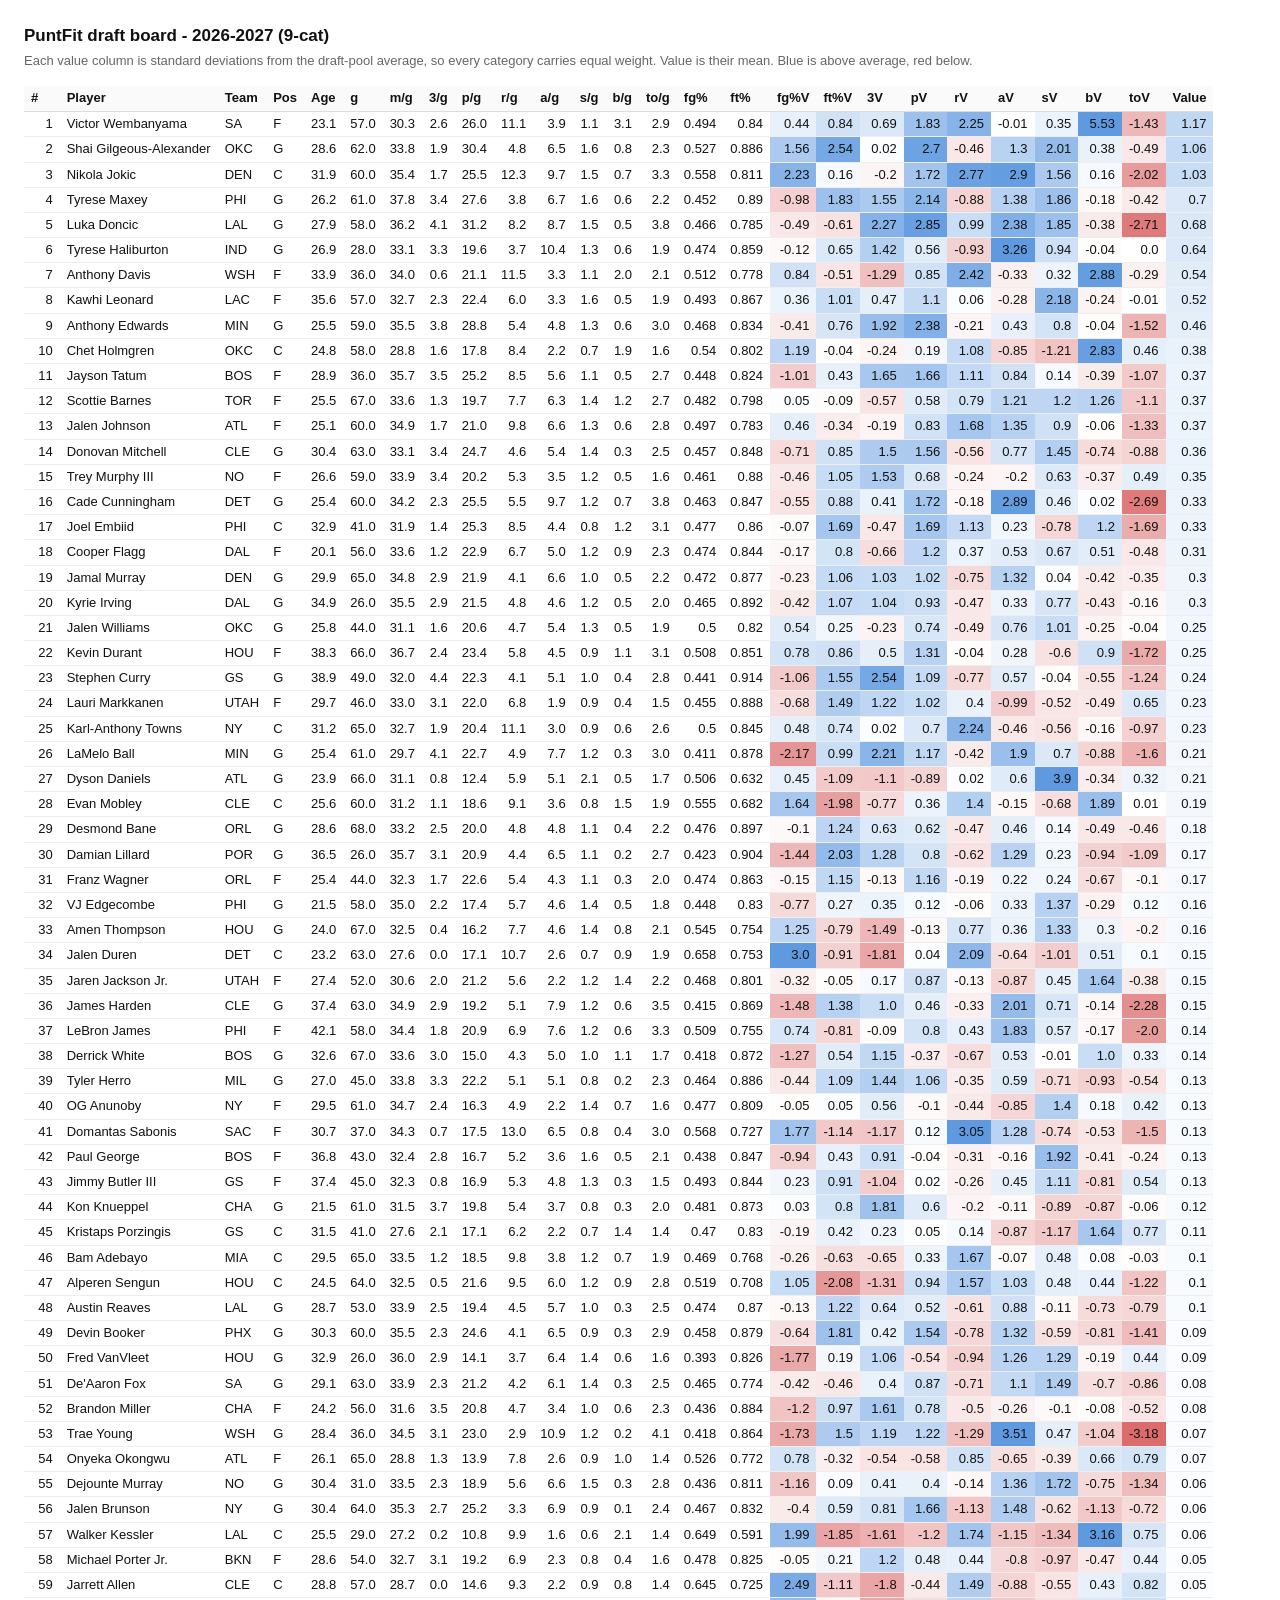
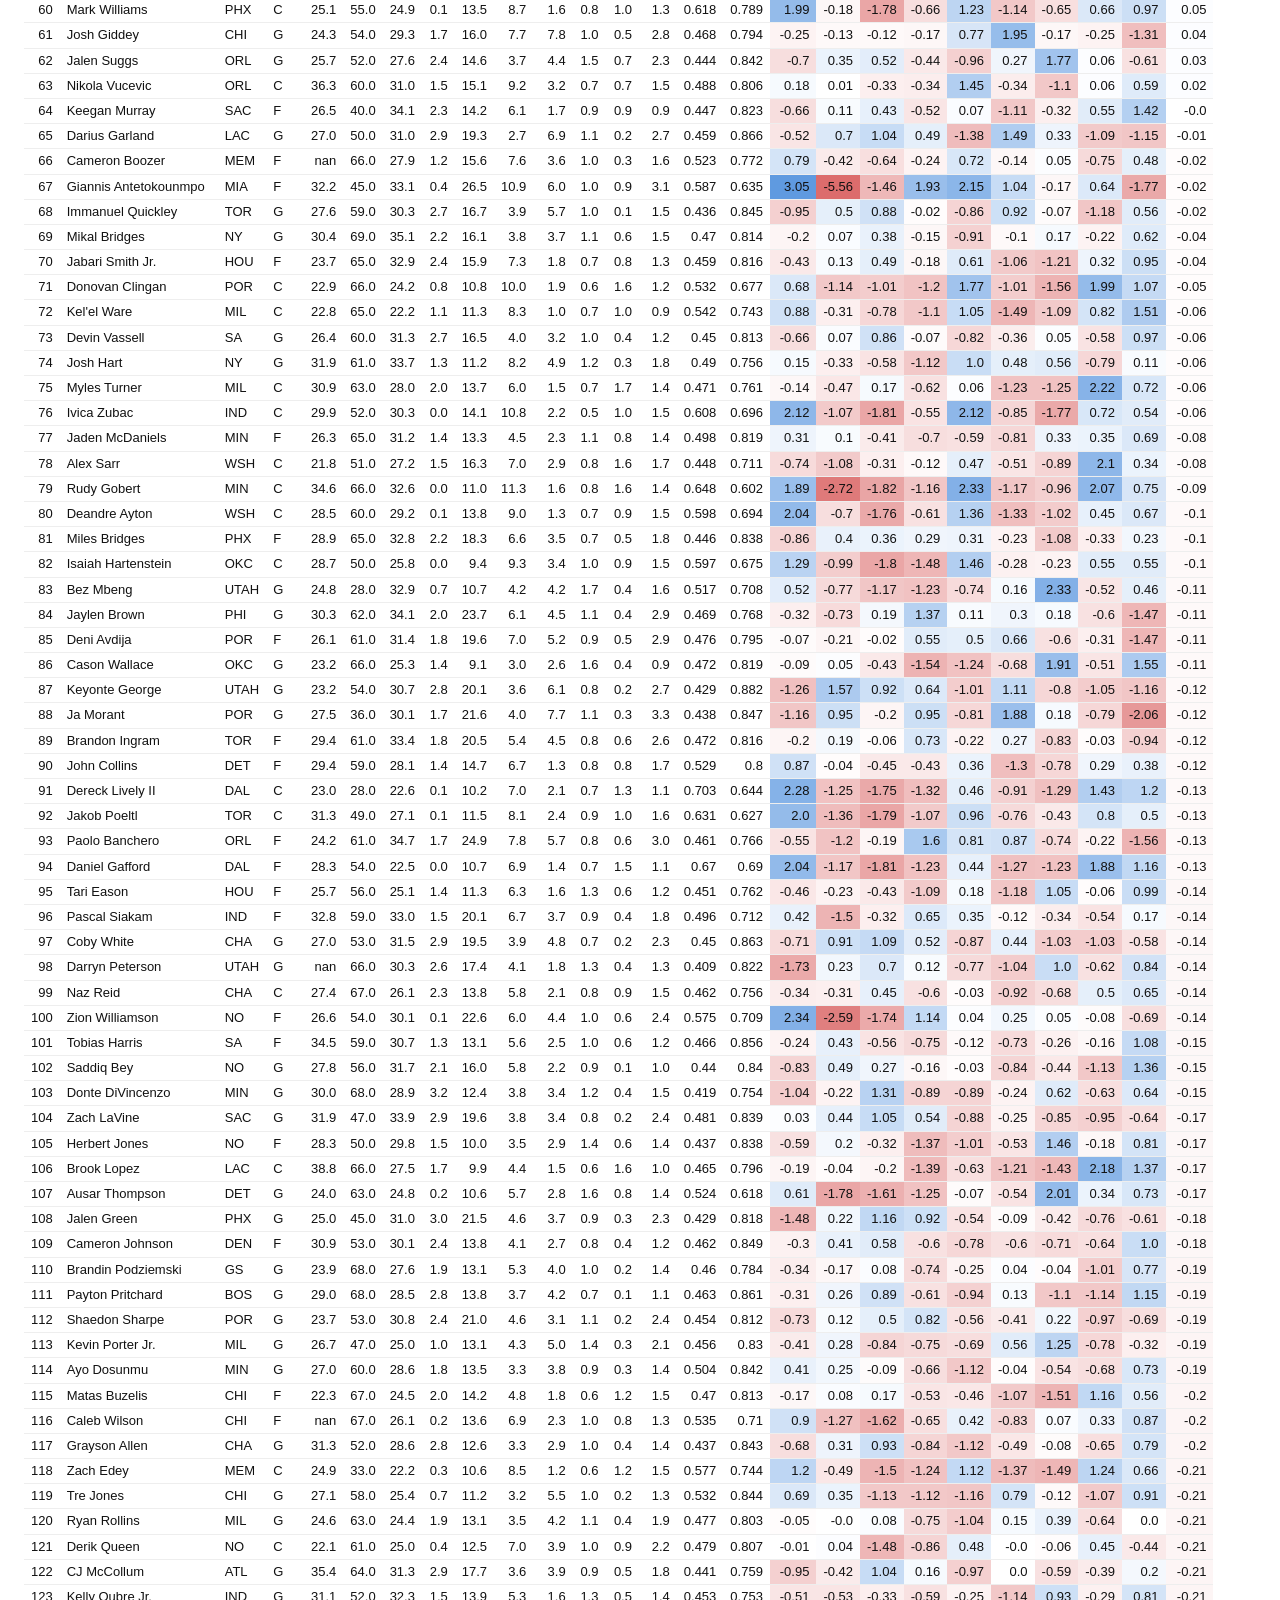
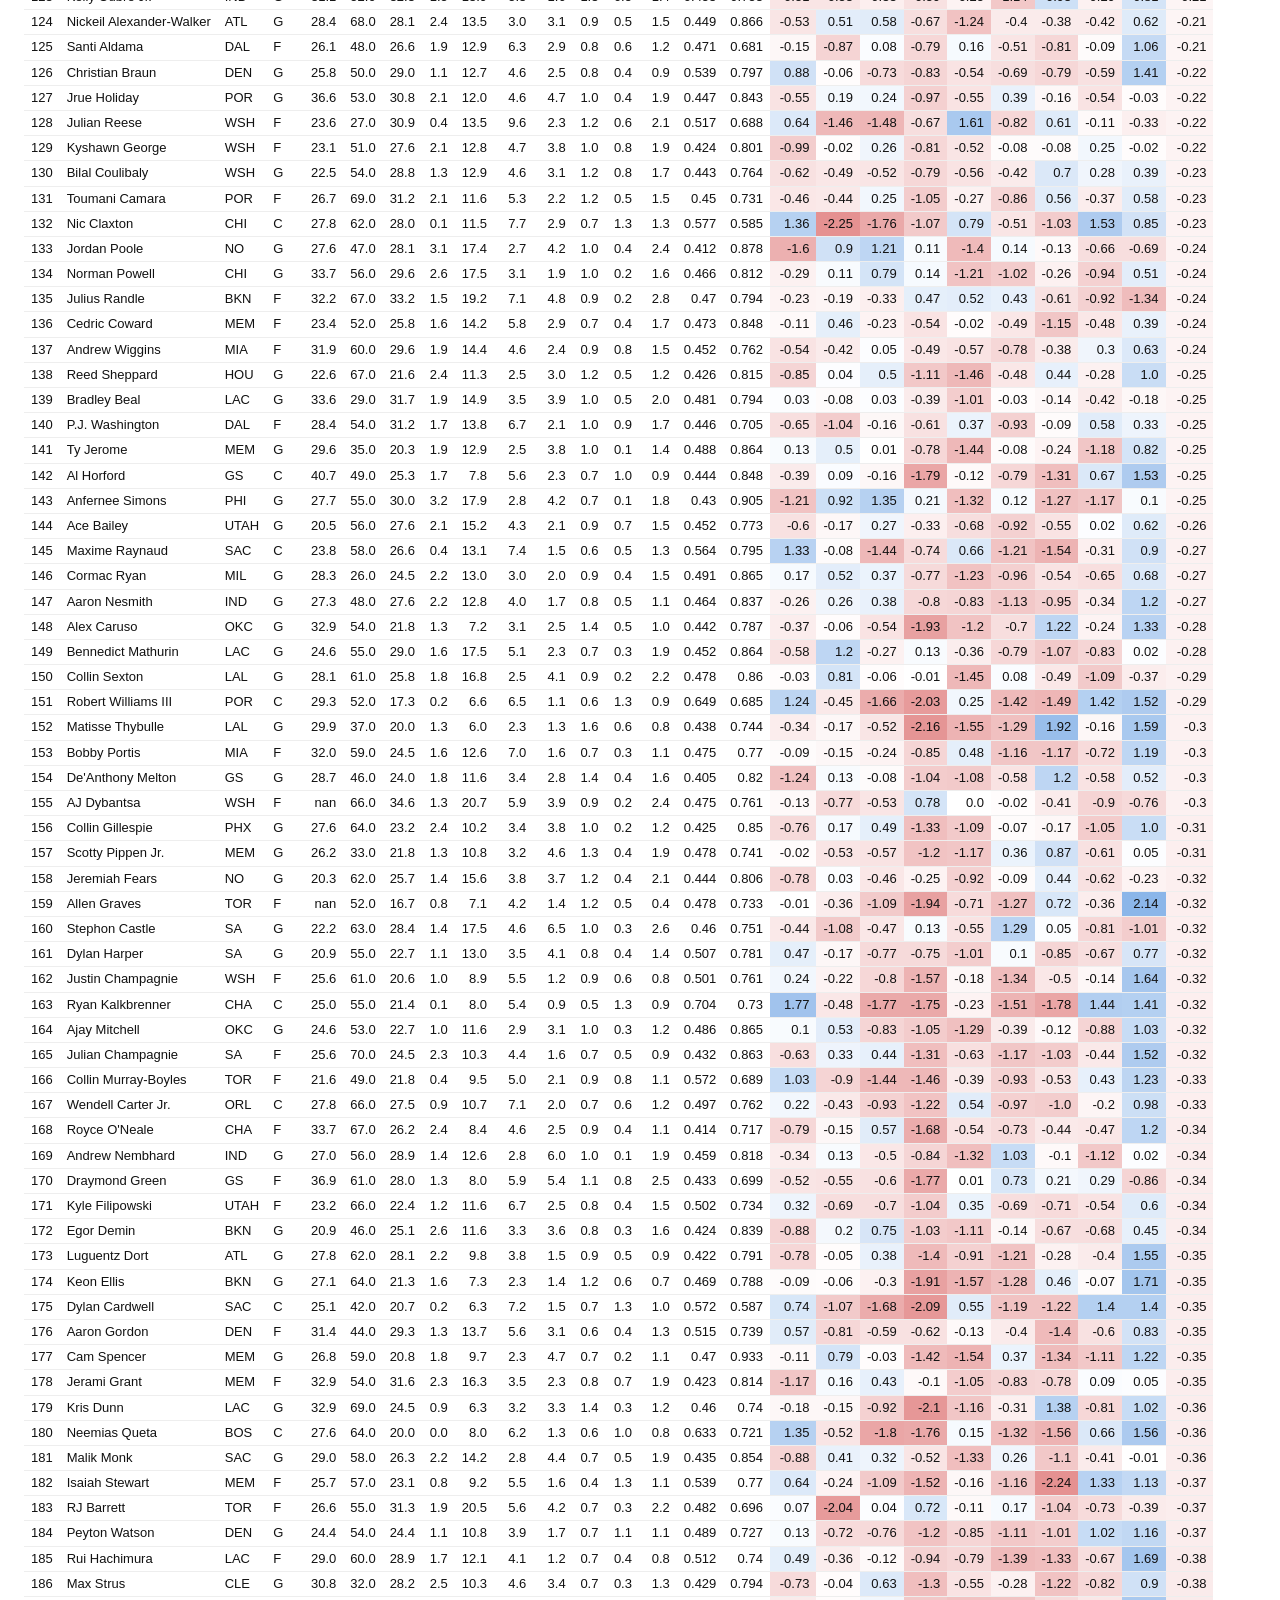
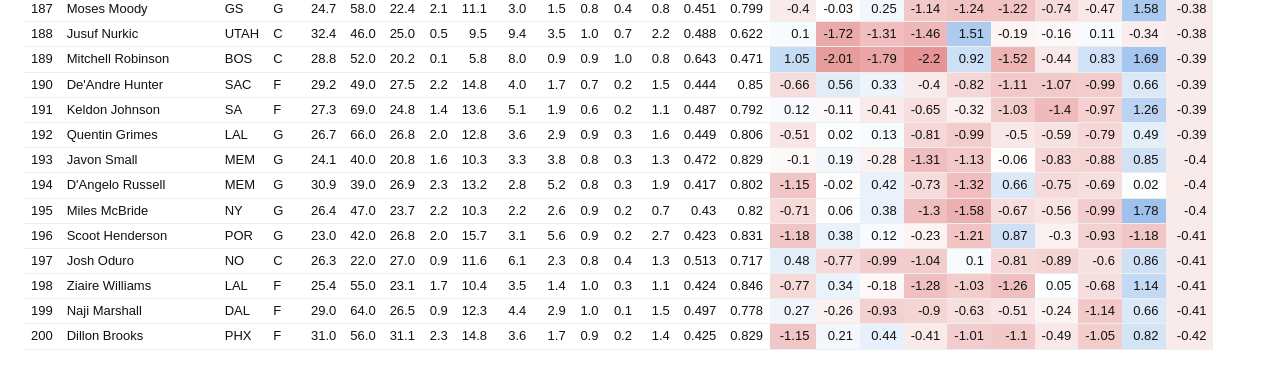
==== commit 4e2e7403: "Project the incoming draft class from college production Rookies had no NBA seasons for Marcel to re" ====
--- a/docs/draft-board.html
+++ b/docs/draft-board.html
@@ -12,4 +12,4 @@
 <p>Each value column is standard deviations from the draft-pool average, so
 every category carries equal weight. Value is their mean.
 Blue is above average, red below.</p>
-<table><thead><tr><th>#</th><th>Player</th><th>Team</th><th>Pos</th><th>Age</th><th>g</th><th>m/g</th><th>3/g</th><th>p/g</th><th>r/g</th><th>a/g</th><th>s/g</th><th>b/g</th><th>to/g</th><th>fg%</th><th>ft%</th><th>fg%V</th><th>ft%V</th><th>3V</th><th>pV</th><th>rV</th><th>aV</th><th>sV</th><th>bV</th><th>toV</th><th>Value</th></tr></thead><tbody><tr><td class=r>1</td><td class=name>Victor Wembanyama</td><td>SA</td><td>F</td><td class=r>23.1</td><td class=r>57.0</td><td class=r>30.3</td><td class=r>2.6</td><td class=r>26.0</td><td class=r>11.1</td><td class=r>3.9</td><td class=r>1.1</td><td class=r>3.1</td><td class=r>2.9</td><td class=r>0.494</td><td class=r>0.84</td><td class=r style="background-color: rgba(42,120,214,0.10)">0.42</td><td class=r style="background-color: rgba(42,120,214,0.21)">0.83</td><td class=r style="background-color: rgba(42,120,214,0.17)">0.7</td><td class=r style="background-color: rgba(42,120,214,0.46)">1.82</td><td class=r style="background-color: rgba(42,120,214,0.56)">2.26</td><td class=r style="background-color: rgba(42,120,214,0.00)">-0.0</td><td class=r style="background-color: rgba(42,120,214,0.09)">0.37</td><td class=r style="background-color: rgba(42,120,214,0.75)">5.5</td><td class=r style="background-color: rgba(208,59,59,0.36)">-1.43</td><td class=r style="background-color: rgba(42,120,214,0.29)">1.16</td></tr><tr><td class=r>2</td><td class=name>Shai Gilgeous-Alexander</td><td>OKC</td><td>G</td><td class=r>28.6</td><td class=r>62.0</td><td class=r>33.8</td><td class=r>1.9</td><td class=r>30.4</td><td class=r>4.8</td><td class=r>6.5</td><td class=r>1.6</td><td class=r>0.8</td><td class=r>2.3</td><td class=r>0.527</td><td class=r>0.886</td><td class=r style="background-color: rgba(42,120,214,0.38)">1.53</td><td class=r style="background-color: rgba(42,120,214,0.64)">2.54</td><td class=r style="background-color: rgba(42,120,214,0.01)">0.03</td><td class=r style="background-color: rgba(42,120,214,0.67)">2.68</td><td class=r style="background-color: rgba(208,59,59,0.11)">-0.44</td><td class=r style="background-color: rgba(42,120,214,0.32)">1.29</td><td class=r style="background-color: rgba(42,120,214,0.50)">2.01</td><td class=r style="background-color: rgba(42,120,214,0.09)">0.36</td><td class=r style="background-color: rgba(208,59,59,0.12)">-0.5</td><td class=r style="background-color: rgba(42,120,214,0.27)">1.06</td></tr><tr><td class=r>3</td><td class=name>Nikola Jokic</td><td>DEN</td><td>C</td><td class=r>31.9</td><td class=r>60.0</td><td class=r>35.4</td><td class=r>1.7</td><td class=r>25.5</td><td class=r>12.3</td><td class=r>9.7</td><td class=r>1.5</td><td class=r>0.7</td><td class=r>3.3</td><td class=r>0.558</td><td class=r>0.811</td><td class=r style="background-color: rgba(42,120,214,0.55)">2.21</td><td class=r style="background-color: rgba(42,120,214,0.04)">0.15</td><td class=r style="background-color: rgba(208,59,59,0.04)">-0.18</td><td class=r style="background-color: rgba(42,120,214,0.43)">1.72</td><td class=r style="background-color: rgba(42,120,214,0.69)">2.78</td><td class=r style="background-color: rgba(42,120,214,0.72)">2.88</td><td class=r style="background-color: rgba(42,120,214,0.39)">1.56</td><td class=r style="background-color: rgba(42,120,214,0.04)">0.15</td><td class=r style="background-color: rgba(208,59,59,0.51)">-2.02</td><td class=r style="background-color: rgba(42,120,214,0.26)">1.03</td></tr><tr><td class=r>4</td><td class=name>Tyrese Maxey</td><td>PHI</td><td>G</td><td class=r>26.2</td><td class=r>61.0</td><td class=r>37.8</td><td class=r>3.4</td><td class=r>27.6</td><td class=r>3.8</td><td class=r>6.7</td><td class=r>1.6</td><td class=r>0.6</td><td class=r>2.2</td><td class=r>0.452</td><td class=r>0.89</td><td class=r style="background-color: rgba(208,59,59,0.25)">-1.01</td><td class=r style="background-color: rgba(42,120,214,0.46)">1.83</td><td class=r style="background-color: rgba(42,120,214,0.39)">1.56</td><td class=r style="background-color: rgba(42,120,214,0.54)">2.14</td><td class=r style="background-color: rgba(208,59,59,0.22)">-0.86</td><td class=r style="background-color: rgba(42,120,214,0.34)">1.37</td><td class=r style="background-color: rgba(42,120,214,0.46)">1.86</td><td class=r style="background-color: rgba(208,59,59,0.05)">-0.2</td><td class=r style="background-color: rgba(208,59,59,0.11)">-0.43</td><td class=r style="background-color: rgba(42,120,214,0.17)">0.7</td></tr><tr><td class=r>5</td><td class=name>Luka Doncic</td><td>LAL</td><td>G</td><td class=r>27.9</td><td class=r>58.0</td><td class=r>36.2</td><td class=r>4.1</td><td class=r>31.2</td><td class=r>8.2</td><td class=r>8.7</td><td class=r>1.5</td><td class=r>0.5</td><td class=r>3.8</td><td class=r>0.466</td><td class=r>0.785</td><td class=r style="background-color: rgba(208,59,59,0.13)">-0.52</td><td class=r style="background-color: rgba(208,59,59,0.16)">-0.63</td><td class=r style="background-color: rgba(42,120,214,0.57)">2.27</td><td class=r style="background-color: rgba(42,120,214,0.71)">2.83</td><td class=r style="background-color: rgba(42,120,214,0.25)">1.0</td><td class=r style="background-color: rgba(42,120,214,0.59)">2.36</td><td class=r style="background-color: rgba(42,120,214,0.46)">1.85</td><td class=r style="background-color: rgba(208,59,59,0.10)">-0.39</td><td class=r style="background-color: rgba(208,59,59,0.68)">-2.7</td><td class=r style="background-color: rgba(42,120,214,0.17)">0.68</td></tr><tr><td class=r>6</td><td class=name>Tyrese Haliburton</td><td>IND</td><td>G</td><td class=r>26.9</td><td class=r>28.0</td><td class=r>33.1</td><td class=r>3.3</td><td class=r>19.6</td><td class=r>3.7</td><td class=r>10.4</td><td class=r>1.3</td><td class=r>0.6</td><td class=r>1.9</td><td class=r>0.474</td><td class=r>0.859</td><td class=r style="background-color: rgba(208,59,59,0.04)">-0.14</td><td class=r style="background-color: rgba(42,120,214,0.16)">0.65</td><td class=r style="background-color: rgba(42,120,214,0.36)">1.43</td><td class=r style="background-color: rgba(42,120,214,0.14)">0.58</td><td class=r style="background-color: rgba(208,59,59,0.23)">-0.91</td><td class=r style="background-color: rgba(42,120,214,0.75)">3.24</td><td class=r style="background-color: rgba(42,120,214,0.23)">0.94</td><td class=r style="background-color: rgba(208,59,59,0.01)">-0.05</td><td class=r style="background-color: rgba(208,59,59,0.00)">-0.01</td><td class=r style="background-color: rgba(42,120,214,0.16)">0.64</td></tr><tr><td class=r>7</td><td class=name>Anthony Davis</td><td>WSH</td><td>F</td><td class=r>33.9</td><td class=r>36.0</td><td class=r>34.0</td><td class=r>0.6</td><td class=r>21.1</td><td class=r>11.5</td><td class=r>3.3</td><td class=r>1.1</td><td class=r>2.0</td><td class=r>2.1</td><td class=r>0.512</td><td class=r>0.778</td><td class=r style="background-color: rgba(42,120,214,0.20)">0.82</td><td class=r style="background-color: rgba(208,59,59,0.13)">-0.52</td><td class=r style="background-color: rgba(208,59,59,0.32)">-1.27</td><td class=r style="background-color: rgba(42,120,214,0.22)">0.86</td><td class=r style="background-color: rgba(42,120,214,0.61)">2.43</td><td class=r style="background-color: rgba(208,59,59,0.08)">-0.32</td><td class=r style="background-color: rgba(42,120,214,0.09)">0.34</td><td class=r style="background-color: rgba(42,120,214,0.71)">2.86</td><td class=r style="background-color: rgba(208,59,59,0.08)">-0.31</td><td class=r style="background-color: rgba(42,120,214,0.14)">0.54</td></tr><tr><td class=r>8</td><td class=name>Kawhi Leonard</td><td>LAC</td><td>F</td><td class=r>35.6</td><td class=r>57.0</td><td class=r>32.7</td><td class=r>2.3</td><td class=r>22.4</td><td class=r>6.0</td><td class=r>3.3</td><td class=r>1.6</td><td class=r>0.5</td><td class=r>1.9</td><td class=r>0.493</td><td class=r>0.867</td><td class=r style="background-color: rgba(42,120,214,0.09)">0.34</td><td class=r style="background-color: rgba(42,120,214,0.25)">1.01</td><td class=r style="background-color: rgba(42,120,214,0.12)">0.49</td><td class=r style="background-color: rgba(42,120,214,0.28)">1.11</td><td class=r style="background-color: rgba(42,120,214,0.02)">0.08</td><td class=r style="background-color: rgba(208,59,59,0.07)">-0.28</td><td class=r style="background-color: rgba(42,120,214,0.55)">2.18</td><td class=r style="background-color: rgba(208,59,59,0.06)">-0.25</td><td class=r style="background-color: rgba(208,59,59,0.01)">-0.03</td><td class=r style="background-color: rgba(42,120,214,0.13)">0.52</td></tr><tr><td class=r>9</td><td class=name>Anthony Edwards</td><td>MIN</td><td>G</td><td class=r>25.5</td><td class=r>59.0</td><td class=r>35.5</td><td class=r>3.8</td><td class=r>28.8</td><td class=r>5.4</td><td class=r>4.8</td><td class=r>1.3</td><td class=r>0.6</td><td class=r>3.0</td><td class=r>0.468</td><td class=r>0.834</td><td class=r style="background-color: rgba(208,59,59,0.11)">-0.44</td><td class=r style="background-color: rgba(42,120,214,0.19)">0.76</td><td class=r style="background-color: rgba(42,120,214,0.48)">1.92</td><td class=r style="background-color: rgba(42,120,214,0.59)">2.36</td><td class=r style="background-color: rgba(208,59,59,0.05)">-0.19</td><td class=r style="background-color: rgba(42,120,214,0.10)">0.42</td><td class=r style="background-color: rgba(42,120,214,0.20)">0.81</td><td class=r style="background-color: rgba(208,59,59,0.01)">-0.05</td><td class=r style="background-color: rgba(208,59,59,0.38)">-1.52</td><td class=r style="background-color: rgba(42,120,214,0.11)">0.45</td></tr><tr><td class=r>10</td><td class=name>Chet Holmgren</td><td>OKC</td><td>C</td><td class=r>24.8</td><td class=r>58.0</td><td class=r>28.8</td><td class=r>1.6</td><td class=r>17.8</td><td class=r>8.4</td><td class=r>2.2</td><td class=r>0.7</td><td class=r>1.9</td><td class=r>1.6</td><td class=r>0.54</td><td class=r>0.802</td><td class=r style="background-color: rgba(42,120,214,0.29)">1.17</td><td class=r style="background-color: rgba(208,59,59,0.01)">-0.04</td><td class=r style="background-color: rgba(208,59,59,0.06)">-0.22</td><td class=r style="background-color: rgba(42,120,214,0.06)">0.22</td><td class=r style="background-color: rgba(42,120,214,0.28)">1.1</td><td class=r style="background-color: rgba(208,59,59,0.21)">-0.84</td><td class=r style="background-color: rgba(208,59,59,0.29)">-1.17</td><td class=r style="background-color: rgba(42,120,214,0.70)">2.81</td><td class=r style="background-color: rgba(42,120,214,0.11)">0.44</td><td class=r style="background-color: rgba(42,120,214,0.10)">0.38</td></tr><tr><td class=r>11</td><td class=name>Jayson Tatum</td><td>BOS</td><td>F</td><td class=r>28.9</td><td class=r>36.0</td><td class=r>35.7</td><td class=r>3.5</td><td class=r>25.2</td><td class=r>8.5</td><td class=r>5.6</td><td class=r>1.1</td><td class=r>0.5</td><td class=r>2.7</td><td class=r>0.448</td><td class=r>0.824</td><td class=r style="background-color: rgba(208,59,59,0.26)">-1.03</td><td class=r style="background-color: rgba(42,120,214,0.11)">0.43</td><td class=r style="background-color: rgba(42,120,214,0.42)">1.66</td><td class=r style="background-color: rgba(42,120,214,0.42)">1.66</td><td class=r style="background-color: rgba(42,120,214,0.28)">1.13</td><td class=r style="background-color: rgba(42,120,214,0.21)">0.83</td><td class=r style="background-color: rgba(42,120,214,0.04)">0.16</td><td class=r style="background-color: rgba(208,59,59,0.10)">-0.4</td><td class=r style="background-color: rgba(208,59,59,0.27)">-1.07</td><td class=r style="background-color: rgba(42,120,214,0.09)">0.37</td></tr><tr><td class=r>12</td><td class=name>Scottie Barnes</td><td>TOR</td><td>F</td><td class=r>25.5</td><td class=r>67.0</td><td class=r>33.6</td><td class=r>1.3</td><td class=r>19.7</td><td class=r>7.7</td><td class=r>6.3</td><td class=r>1.4</td><td class=r>1.2</td><td class=r>2.7</td><td class=r>0.482</td><td class=r>0.798</td><td class=r style="background-color: rgba(42,120,214,0.01)">0.03</td><td class=r style="background-color: rgba(208,59,59,0.03)">-0.1</td><td class=r style="background-color: rgba(208,59,59,0.14)">-0.56</td><td class=r style="background-color: rgba(42,120,214,0.15)">0.6</td><td class=r style="background-color: rgba(42,120,214,0.20)">0.81</td><td class=r style="background-color: rgba(42,120,214,0.30)">1.2</td><td class=r style="background-color: rgba(42,120,214,0.30)">1.21</td><td class=r style="background-color: rgba(42,120,214,0.31)">1.24</td><td class=r style="background-color: rgba(208,59,59,0.28)">-1.1</td><td class=r style="background-color: rgba(42,120,214,0.09)">0.37</td></tr><tr><td class=r>13</td><td class=name>Jalen Johnson</td><td>ATL</td><td>F</td><td class=r>25.1</td><td class=r>60.0</td><td class=r>34.9</td><td class=r>1.7</td><td class=r>21.0</td><td class=r>9.8</td><td class=r>6.6</td><td class=r>1.3</td><td class=r>0.6</td><td class=r>2.8</td><td class=r>0.497</td><td class=r>0.783</td><td class=r style="background-color: rgba(42,120,214,0.11)">0.44</td><td class=r style="background-color: rgba(208,59,59,0.09)">-0.35</td><td class=r style="background-color: rgba(208,59,59,0.04)">-0.18</td><td class=r style="background-color: rgba(42,120,214,0.21)">0.85</td><td class=r style="background-color: rgba(42,120,214,0.42)">1.69</td><td class=r style="background-color: rgba(42,120,214,0.34)">1.34</td><td class=r style="background-color: rgba(42,120,214,0.23)">0.91</td><td class=r style="background-color: rgba(208,59,59,0.02)">-0.07</td><td class=r style="background-color: rgba(208,59,59,0.34)">-1.34</td><td class=r style="background-color: rgba(42,120,214,0.09)">0.37</td></tr><tr><td class=r>14</td><td class=name>Donovan Mitchell</td><td>CLE</td><td>G</td><td class=r>30.4</td><td class=r>63.0</td><td class=r>33.1</td><td class=r>3.4</td><td class=r>24.7</td><td class=r>4.6</td><td class=r>5.4</td><td class=r>1.4</td><td class=r>0.3</td><td class=r>2.5</td><td class=r>0.457</td><td class=r>0.848</td><td class=r style="background-color: rgba(208,59,59,0.18)">-0.74</td><td class=r style="background-color: rgba(42,120,214,0.21)">0.85</td><td class=r style="background-color: rgba(42,120,214,0.38)">1.51</td><td class=r style="background-color: rgba(42,120,214,0.39)">1.56</td><td class=r style="background-color: rgba(208,59,59,0.14)">-0.54</td><td class=r style="background-color: rgba(42,120,214,0.19)">0.77</td><td class=r style="background-color: rgba(42,120,214,0.36)">1.45</td><td class=r style="background-color: rgba(208,59,59,0.19)">-0.75</td><td class=r style="background-color: rgba(208,59,59,0.22)">-0.88</td><td class=r style="background-color: rgba(42,120,214,0.09)">0.36</td></tr><tr><td class=r>15</td><td class=name>Trey Murphy III</td><td>NO</td><td>F</td><td class=r>26.6</td><td class=r>59.0</td><td class=r>33.9</td><td class=r>3.4</td><td class=r>20.2</td><td class=r>5.3</td><td class=r>3.5</td><td class=r>1.2</td><td class=r>0.5</td><td class=r>1.6</td><td class=r>0.461</td><td class=r>0.88</td><td class=r style="background-color: rgba(208,59,59,0.12)">-0.48</td><td class=r style="background-color: rgba(42,120,214,0.26)">1.05</td><td class=r style="background-color: rgba(42,120,214,0.39)">1.54</td><td class=r style="background-color: rgba(42,120,214,0.17)">0.7</td><td class=r style="background-color: rgba(208,59,59,0.06)">-0.22</td><td class=r style="background-color: rgba(208,59,59,0.05)">-0.19</td><td class=r style="background-color: rgba(42,120,214,0.16)">0.64</td><td class=r style="background-color: rgba(208,59,59,0.10)">-0.38</td><td class=r style="background-color: rgba(42,120,214,0.12)">0.47</td><td class=r style="background-color: rgba(42,120,214,0.09)">0.35</td></tr><tr><td class=r>16</td><td class=name>Joel Embiid</td><td>PHI</td><td>C</td><td class=r>32.9</td><td class=r>41.0</td><td class=r>31.9</td><td class=r>1.4</td><td class=r>25.3</td><td class=r>8.5</td><td class=r>4.4</td><td class=r>0.8</td><td class=r>1.2</td><td class=r>3.1</td><td class=r>0.477</td><td class=r>0.86</td><td class=r style="background-color: rgba(208,59,59,0.02)">-0.09</td><td class=r style="background-color: rgba(42,120,214,0.42)">1.68</td><td class=r style="background-color: rgba(208,59,59,0.11)">-0.45</td><td class=r style="background-color: rgba(42,120,214,0.42)">1.69</td><td class=r style="background-color: rgba(42,120,214,0.28)">1.14</td><td class=r style="background-color: rgba(42,120,214,0.06)">0.23</td><td class=r style="background-color: rgba(208,59,59,0.19)">-0.75</td><td class=r style="background-color: rgba(42,120,214,0.29)">1.18</td><td class=r style="background-color: rgba(208,59,59,0.42)">-1.69</td><td class=r style="background-color: rgba(42,120,214,0.08)">0.33</td></tr><tr><td class=r>17</td><td class=name>Cade Cunningham</td><td>DET</td><td>G</td><td class=r>25.4</td><td class=r>60.0</td><td class=r>34.2</td><td class=r>2.3</td><td class=r>25.5</td><td class=r>5.5</td><td class=r>9.7</td><td class=r>1.2</td><td class=r>0.7</td><td class=r>3.8</td><td class=r>0.463</td><td class=r>0.847</td><td class=r style="background-color: rgba(208,59,59,0.14)">-0.58</td><td class=r style="background-color: rgba(42,120,214,0.22)">0.88</td><td class=r style="background-color: rgba(42,120,214,0.10)">0.42</td><td class=r style="background-color: rgba(42,120,214,0.43)">1.72</td><td class=r style="background-color: rgba(208,59,59,0.04)">-0.16</td><td class=r style="background-color: rgba(42,120,214,0.72)">2.87</td><td class=r style="background-color: rgba(42,120,214,0.12)">0.48</td><td class=r style="background-color: rgba(42,120,214,0.00)">0.01</td><td class=r style="background-color: rgba(208,59,59,0.67)">-2.69</td><td class=r style="background-color: rgba(42,120,214,0.08)">0.33</td></tr><tr><td class=r>18</td><td class=name>Cooper Flagg</td><td>DAL</td><td>F</td><td class=r>20.1</td><td class=r>56.0</td><td class=r>33.6</td><td class=r>1.2</td><td class=r>22.9</td><td class=r>6.7</td><td class=r>5.0</td><td class=r>1.2</td><td class=r>0.9</td><td class=r>2.3</td><td class=r>0.474</td><td class=r>0.844</td><td class=r style="background-color: rgba(208,59,59,0.05)">-0.2</td><td class=r style="background-color: rgba(42,120,214,0.20)">0.8</td><td class=r style="background-color: rgba(208,59,59,0.16)">-0.64</td><td class=r style="background-color: rgba(42,120,214,0.30)">1.21</td><td class=r style="background-color: rgba(42,120,214,0.10)">0.39</td><td class=r style="background-color: rgba(42,120,214,0.13)">0.52</td><td class=r style="background-color: rgba(42,120,214,0.17)">0.69</td><td class=r style="background-color: rgba(42,120,214,0.12)">0.5</td><td class=r style="background-color: rgba(208,59,59,0.12)">-0.49</td><td class=r style="background-color: rgba(42,120,214,0.08)">0.31</td></tr><tr><td class=r>19</td><td class=name>Jamal Murray</td><td>DEN</td><td>G</td><td class=r>29.9</td><td class=r>65.0</td><td class=r>34.8</td><td class=r>2.9</td><td class=r>21.9</td><td class=r>4.1</td><td class=r>6.6</td><td class=r>1.0</td><td class=r>0.5</td><td class=r>2.2</td><td class=r>0.472</td><td class=r>0.877</td><td class=r style="background-color: rgba(208,59,59,0.06)">-0.25</td><td class=r style="background-color: rgba(42,120,214,0.27)">1.06</td><td class=r style="background-color: rgba(42,120,214,0.26)">1.04</td><td class=r style="background-color: rgba(42,120,214,0.26)">1.03</td><td class=r style="background-color: rgba(208,59,59,0.18)">-0.73</td><td class=r style="background-color: rgba(42,120,214,0.33)">1.32</td><td class=r style="background-color: rgba(42,120,214,0.01)">0.06</td><td class=r style="background-color: rgba(208,59,59,0.11)">-0.44</td><td class=r style="background-color: rgba(208,59,59,0.09)">-0.36</td><td class=r style="background-color: rgba(42,120,214,0.07)">0.3</td></tr><tr><td class=r>20</td><td class=name>Kyrie Irving</td><td>DAL</td><td>G</td><td class=r>34.9</td><td class=r>26.0</td><td class=r>35.5</td><td class=r>2.9</td><td class=r>21.5</td><td class=r>4.8</td><td class=r>4.6</td><td class=r>1.2</td><td class=r>0.5</td><td class=r>2.0</td><td class=r>0.465</td><td class=r>0.892</td><td class=r style="background-color: rgba(208,59,59,0.11)">-0.44</td><td class=r style="background-color: rgba(42,120,214,0.27)">1.07</td><td class=r style="background-color: rgba(42,120,214,0.26)">1.05</td><td class=r style="background-color: rgba(42,120,214,0.24)">0.95</td><td class=r style="background-color: rgba(208,59,59,0.11)">-0.45</td><td class=r style="background-color: rgba(42,120,214,0.08)">0.33</td><td class=r style="background-color: rgba(42,120,214,0.20)">0.78</td><td class=r style="background-color: rgba(208,59,59,0.11)">-0.44</td><td class=r style="background-color: rgba(208,59,59,0.04)">-0.18</td><td class=r style="background-color: rgba(42,120,214,0.07)">0.3</td></tr><tr><td class=r>21</td><td class=name>Kevin Durant</td><td>HOU</td><td>F</td><td class=r>38.3</td><td class=r>66.0</td><td class=r>36.7</td><td class=r>2.4</td><td class=r>23.4</td><td class=r>5.8</td><td class=r>4.5</td><td class=r>0.9</td><td class=r>1.1</td><td class=r>3.1</td><td class=r>0.508</td><td class=r>0.851</td><td class=r style="background-color: rgba(42,120,214,0.19)">0.76</td><td class=r style="background-color: rgba(42,120,214,0.22)">0.86</td><td class=r style="background-color: rgba(42,120,214,0.13)">0.51</td><td class=r style="background-color: rgba(42,120,214,0.33)">1.31</td><td class=r style="background-color: rgba(208,59,59,0.01)">-0.02</td><td class=r style="background-color: rgba(42,120,214,0.07)">0.28</td><td class=r style="background-color: rgba(208,59,59,0.14)">-0.58</td><td class=r style="background-color: rgba(42,120,214,0.22)">0.88</td><td class=r style="background-color: rgba(208,59,59,0.43)">-1.72</td><td class=r style="background-color: rgba(42,120,214,0.07)">0.26</td></tr><tr><td class=r>22</td><td class=name>Jalen Williams</td><td>OKC</td><td>G</td><td class=r>25.8</td><td class=r>44.0</td><td class=r>31.1</td><td class=r>1.6</td><td class=r>20.6</td><td class=r>4.7</td><td class=r>5.4</td><td class=r>1.3</td><td class=r>0.5</td><td class=r>1.9</td><td class=r>0.5</td><td class=r>0.82</td><td class=r style="background-color: rgba(42,120,214,0.13)">0.52</td><td class=r style="background-color: rgba(42,120,214,0.06)">0.24</td><td class=r style="background-color: rgba(208,59,59,0.06)">-0.22</td><td class=r style="background-color: rgba(42,120,214,0.19)">0.76</td><td class=r style="background-color: rgba(208,59,59,0.12)">-0.47</td><td class=r style="background-color: rgba(42,120,214,0.19)">0.75</td><td class=r style="background-color: rgba(42,120,214,0.26)">1.02</td><td class=r style="background-color: rgba(208,59,59,0.07)">-0.26</td><td class=r style="background-color: rgba(208,59,59,0.01)">-0.06</td><td class=r style="background-color: rgba(42,120,214,0.06)">0.25</td></tr><tr><td class=r>23</td><td class=name>Stephen Curry</td><td>GS</td><td>G</td><td class=r>38.9</td><td class=r>49.0</td><td class=r>32.0</td><td class=r>4.4</td><td class=r>22.3</td><td class=r>4.1</td><td class=r>5.1</td><td class=r>1.0</td><td class=r>0.4</td><td class=r>2.8</td><td class=r>0.441</td><td class=r>0.914</td><td class=r style="background-color: rgba(208,59,59,0.27)">-1.08</td><td class=r style="background-color: rgba(42,120,214,0.39)">1.56</td><td class=r style="background-color: rgba(42,120,214,0.64)">2.55</td><td class=r style="background-color: rgba(42,120,214,0.28)">1.11</td><td class=r style="background-color: rgba(208,59,59,0.18)">-0.74</td><td class=r style="background-color: rgba(42,120,214,0.14)">0.57</td><td class=r style="background-color: rgba(208,59,59,0.01)">-0.02</td><td class=r style="background-color: rgba(208,59,59,0.14)">-0.56</td><td class=r style="background-color: rgba(208,59,59,0.31)">-1.24</td><td class=r style="background-color: rgba(42,120,214,0.06)">0.24</td></tr><tr><td class=r>24</td><td class=name>Lauri Markkanen</td><td>UTAH</td><td>F</td><td class=r>29.7</td><td class=r>46.0</td><td class=r>33.0</td><td class=r>3.1</td><td class=r>22.0</td><td class=r>6.8</td><td class=r>1.9</td><td class=r>0.9</td><td class=r>0.4</td><td class=r>1.5</td><td class=r>0.455</td><td class=r>0.888</td><td class=r style="background-color: rgba(208,59,59,0.17)">-0.7</td><td class=r style="background-color: rgba(42,120,214,0.37)">1.49</td><td class=r style="background-color: rgba(42,120,214,0.31)">1.23</td><td class=r style="background-color: rgba(42,120,214,0.26)">1.04</td><td class=r style="background-color: rgba(42,120,214,0.10)">0.42</td><td class=r style="background-color: rgba(208,59,59,0.24)">-0.98</td><td class=r style="background-color: rgba(208,59,59,0.12)">-0.5</td><td class=r style="background-color: rgba(208,59,59,0.13)">-0.51</td><td class=r style="background-color: rgba(42,120,214,0.16)">0.63</td><td class=r style="background-color: rgba(42,120,214,0.06)">0.24</td></tr><tr><td class=r>25</td><td class=name>Karl-Anthony Towns</td><td>NY</td><td>C</td><td class=r>31.2</td><td class=r>65.0</td><td class=r>32.7</td><td class=r>1.9</td><td class=r>20.4</td><td class=r>11.1</td><td class=r>3.0</td><td class=r>0.9</td><td class=r>0.6</td><td class=r>2.6</td><td class=r>0.5</td><td class=r>0.845</td><td class=r style="background-color: rgba(42,120,214,0.12)">0.46</td><td class=r style="background-color: rgba(42,120,214,0.18)">0.74</td><td class=r style="background-color: rgba(42,120,214,0.01)">0.03</td><td class=r style="background-color: rgba(42,120,214,0.18)">0.72</td><td class=r style="background-color: rgba(42,120,214,0.56)">2.25</td><td class=r style="background-color: rgba(208,59,59,0.12)">-0.46</td><td class=r style="background-color: rgba(208,59,59,0.13)">-0.53</td><td class=r style="background-color: rgba(208,59,59,0.04)">-0.17</td><td class=r style="background-color: rgba(208,59,59,0.24)">-0.97</td><td class=r style="background-color: rgba(42,120,214,0.06)">0.23</td></tr><tr><td class=r>26</td><td class=name>LaMelo Ball</td><td>MIN</td><td>G</td><td class=r>25.4</td><td class=r>61.0</td><td class=r>29.7</td><td class=r>4.1</td><td class=r>22.7</td><td class=r>4.9</td><td class=r>7.7</td><td class=r>1.2</td><td class=r>0.3</td><td class=r>3.0</td><td class=r>0.411</td><td class=r>0.878</td><td class=r style="background-color: rgba(208,59,59,0.55)">-2.2</td><td class=r style="background-color: rgba(42,120,214,0.25)">0.99</td><td class=r style="background-color: rgba(42,120,214,0.56)">2.22</td><td class=r style="background-color: rgba(42,120,214,0.29)">1.18</td><td class=r style="background-color: rgba(208,59,59,0.10)">-0.4</td><td class=r style="background-color: rgba(42,120,214,0.47)">1.88</td><td class=r style="background-color: rgba(42,120,214,0.18)">0.71</td><td class=r style="background-color: rgba(208,59,59,0.22)">-0.89</td><td class=r style="background-color: rgba(208,59,59,0.40)">-1.6</td><td class=r style="background-color: rgba(42,120,214,0.05)">0.21</td></tr><tr><td class=r>27</td><td class=name>Dyson Daniels</td><td>ATL</td><td>G</td><td class=r>23.9</td><td class=r>66.0</td><td class=r>31.1</td><td class=r>0.8</td><td class=r>12.4</td><td class=r>5.9</td><td class=r>5.1</td><td class=r>2.1</td><td class=r>0.5</td><td class=r>1.7</td><td class=r>0.506</td><td class=r>0.632</td><td class=r style="background-color: rgba(42,120,214,0.11)">0.44</td><td class=r style="background-color: rgba(208,59,59,0.28)">-1.1</td><td class=r style="background-color: rgba(208,59,59,0.27)">-1.08</td><td class=r style="background-color: rgba(208,59,59,0.21)">-0.83</td><td class=r style="background-color: rgba(42,120,214,0.01)">0.04</td><td class=r style="background-color: rgba(42,120,214,0.15)">0.6</td><td class=r style="background-color: rgba(42,120,214,0.75)">3.88</td><td class=r style="background-color: rgba(208,59,59,0.09)">-0.35</td><td class=r style="background-color: rgba(42,120,214,0.07)">0.3</td><td class=r style="background-color: rgba(42,120,214,0.05)">0.21</td></tr><tr><td class=r>28</td><td class=name>Evan Mobley</td><td>CLE</td><td>C</td><td class=r>25.6</td><td class=r>60.0</td><td class=r>31.2</td><td class=r>1.1</td><td class=r>18.6</td><td class=r>9.1</td><td class=r>3.6</td><td class=r>0.8</td><td class=r>1.5</td><td class=r>1.9</td><td class=r>0.555</td><td class=r>0.682</td><td class=r style="background-color: rgba(42,120,214,0.41)">1.63</td><td class=r style="background-color: rgba(208,59,59,0.50)">-2.0</td><td class=r style="background-color: rgba(208,59,59,0.19)">-0.76</td><td class=r style="background-color: rgba(42,120,214,0.10)">0.39</td><td class=r style="background-color: rgba(42,120,214,0.35)">1.41</td><td class=r style="background-color: rgba(208,59,59,0.04)">-0.14</td><td class=r style="background-color: rgba(208,59,59,0.16)">-0.65</td><td class=r style="background-color: rgba(42,120,214,0.47)">1.87</td><td class=r style="background-color: rgba(208,59,59,0.00)">-0.01</td><td class=r style="background-color: rgba(42,120,214,0.05)">0.19</td></tr><tr><td class=r>29</td><td class=name>Desmond Bane</td><td>ORL</td><td>G</td><td class=r>28.6</td><td class=r>68.0</td><td class=r>33.2</td><td class=r>2.5</td><td class=r>20.0</td><td class=r>4.8</td><td class=r>4.8</td><td class=r>1.1</td><td class=r>0.4</td><td class=r>2.2</td><td class=r>0.476</td><td class=r>0.897</td><td class=r style="background-color: rgba(208,59,59,0.03)">-0.12</td><td class=r style="background-color: rgba(42,120,214,0.31)">1.24</td><td class=r style="background-color: rgba(42,120,214,0.16)">0.64</td><td class=r style="background-color: rgba(42,120,214,0.16)">0.65</td><td class=r style="background-color: rgba(208,59,59,0.11)">-0.45</td><td class=r style="background-color: rgba(42,120,214,0.12)">0.46</td><td class=r style="background-color: rgba(42,120,214,0.04)">0.16</td><td class=r style="background-color: rgba(208,59,59,0.12)">-0.5</td><td class=r style="background-color: rgba(208,59,59,0.12)">-0.47</td><td class=r style="background-color: rgba(42,120,214,0.04)">0.18</td></tr><tr><td class=r>30</td><td class=name>Damian Lillard</td><td>POR</td><td>G</td><td class=r>36.5</td><td class=r>26.0</td><td class=r>35.7</td><td class=r>3.1</td><td class=r>20.9</td><td class=r>4.4</td><td class=r>6.5</td><td class=r>1.1</td><td class=r>0.2</td><td class=r>2.7</td><td class=r>0.423</td><td class=r>0.904</td><td class=r style="background-color: rgba(208,59,59,0.36)">-1.46</td><td class=r style="background-color: rgba(42,120,214,0.51)">2.03</td><td class=r style="background-color: rgba(42,120,214,0.32)">1.29</td><td class=r style="background-color: rgba(42,120,214,0.20)">0.82</td><td class=r style="background-color: rgba(208,59,59,0.15)">-0.6</td><td class=r style="background-color: rgba(42,120,214,0.32)">1.28</td><td class=r style="background-color: rgba(42,120,214,0.06)">0.25</td><td class=r style="background-color: rgba(208,59,59,0.24)">-0.95</td><td class=r style="background-color: rgba(208,59,59,0.27)">-1.09</td><td class=r style="background-color: rgba(42,120,214,0.04)">0.17</td></tr><tr><td class=r>31</td><td class=name>Franz Wagner</td><td>ORL</td><td>F</td><td class=r>25.4</td><td class=r>44.0</td><td class=r>32.3</td><td class=r>1.7</td><td class=r>22.6</td><td class=r>5.4</td><td class=r>4.3</td><td class=r>1.1</td><td class=r>0.3</td><td class=r>2.0</td><td class=r>0.474</td><td class=r>0.863</td><td class=r style="background-color: rgba(208,59,59,0.04)">-0.17</td><td class=r style="background-color: rgba(42,120,214,0.29)">1.15</td><td class=r style="background-color: rgba(208,59,59,0.03)">-0.11</td><td class=r style="background-color: rgba(42,120,214,0.29)">1.17</td><td class=r style="background-color: rgba(208,59,59,0.04)">-0.17</td><td class=r style="background-color: rgba(42,120,214,0.06)">0.22</td><td class=r style="background-color: rgba(42,120,214,0.06)">0.25</td><td class=r style="background-color: rgba(208,59,59,0.17)">-0.68</td><td class=r style="background-color: rgba(208,59,59,0.03)">-0.11</td><td class=r style="background-color: rgba(42,120,214,0.04)">0.17</td></tr><tr><td class=r>32</td><td class=name>VJ Edgecombe</td><td>PHI</td><td>G</td><td class=r>21.5</td><td class=r>58.0</td><td class=r>35.0</td><td class=r>2.2</td><td class=r>17.4</td><td class=r>5.7</td><td class=r>4.6</td><td class=r>1.4</td><td class=r>0.5</td><td class=r>1.8</td><td class=r>0.448</td><td class=r>0.83</td><td class=r style="background-color: rgba(208,59,59,0.20)">-0.79</td><td class=r style="background-color: rgba(42,120,214,0.07)">0.26</td><td class=r style="background-color: rgba(42,120,214,0.09)">0.36</td><td class=r style="background-color: rgba(42,120,214,0.04)">0.15</td><td class=r style="background-color: rgba(208,59,59,0.01)">-0.05</td><td class=r style="background-color: rgba(42,120,214,0.08)">0.33</td><td class=r style="background-color: rgba(42,120,214,0.34)">1.37</td><td class=r style="background-color: rgba(208,59,59,0.07)">-0.3</td><td class=r style="background-color: rgba(42,120,214,0.03)">0.1</td><td class=r style="background-color: rgba(42,120,214,0.04)">0.16</td></tr><tr><td class=r>33</td><td class=name>Amen Thompson</td><td>HOU</td><td>G</td><td class=r>24.0</td><td class=r>67.0</td><td class=r>32.5</td><td class=r>0.4</td><td class=r>16.2</td><td class=r>7.7</td><td class=r>4.6</td><td class=r>1.4</td><td class=r>0.8</td><td class=r>2.1</td><td class=r>0.545</td><td class=r>0.754</td><td class=r style="background-color: rgba(42,120,214,0.31)">1.24</td><td class=r style="background-color: rgba(208,59,59,0.20)">-0.8</td><td class=r style="background-color: rgba(208,59,59,0.37)">-1.47</td><td class=r style="background-color: rgba(208,59,59,0.03)">-0.1</td><td class=r style="background-color: rgba(42,120,214,0.20)">0.79</td><td class=r style="background-color: rgba(42,120,214,0.09)">0.36</td><td class=r style="background-color: rgba(42,120,214,0.34)">1.34</td><td class=r style="background-color: rgba(42,120,214,0.07)">0.29</td><td class=r style="background-color: rgba(208,59,59,0.05)">-0.21</td><td class=r style="background-color: rgba(42,120,214,0.04)">0.16</td></tr><tr><td class=r>34</td><td class=name>Jalen Duren</td><td>DET</td><td>C</td><td class=r>23.2</td><td class=r>63.0</td><td class=r>27.6</td><td class=r>0.0</td><td class=r>17.1</td><td class=r>10.7</td><td class=r>2.6</td><td class=r>0.7</td><td class=r>0.9</td><td class=r>1.9</td><td class=r>0.658</td><td class=r>0.753</td><td class=r style="background-color: rgba(42,120,214,0.75)">2.99</td><td class=r style="background-color: rgba(208,59,59,0.23)">-0.92</td><td class=r style="background-color: rgba(208,59,59,0.45)">-1.79</td><td class=r style="background-color: rgba(42,120,214,0.02)">0.08</td><td class=r style="background-color: rgba(42,120,214,0.53)">2.1</td><td class=r style="background-color: rgba(208,59,59,0.16)">-0.63</td><td class=r style="background-color: rgba(208,59,59,0.24)">-0.98</td><td class=r style="background-color: rgba(42,120,214,0.12)">0.5</td><td class=r style="background-color: rgba(42,120,214,0.02)">0.08</td><td class=r style="background-color: rgba(42,120,214,0.04)">0.16</td></tr><tr><td class=r>35</td><td class=name>Jaren Jackson Jr.</td><td>UTAH</td><td>F</td><td class=r>27.4</td><td class=r>52.0</td><td class=r>30.6</td><td class=r>2.0</td><td class=r>21.2</td><td class=r>5.6</td><td class=r>2.2</td><td class=r>1.2</td><td class=r>1.4</td><td class=r>2.2</td><td class=r>0.468</td><td class=r>0.801</td><td class=r style="background-color: rgba(208,59,59,0.09)">-0.34</td><td class=r style="background-color: rgba(208,59,59,0.01)">-0.06</td><td class=r style="background-color: rgba(42,120,214,0.04)">0.18</td><td class=r style="background-color: rgba(42,120,214,0.22)">0.89</td><td class=r style="background-color: rgba(208,59,59,0.03)">-0.12</td><td class=r style="background-color: rgba(208,59,59,0.22)">-0.86</td><td class=r style="background-color: rgba(42,120,214,0.12)">0.47</td><td class=r style="background-color: rgba(42,120,214,0.41)">1.62</td><td class=r style="background-color: rgba(208,59,59,0.10)">-0.4</td><td class=r style="background-color: rgba(42,120,214,0.04)">0.15</td></tr><tr><td class=r>36</td><td class=name>James Harden</td><td>CLE</td><td>G</td><td class=r>37.4</td><td class=r>63.0</td><td class=r>34.9</td><td class=r>2.9</td><td class=r>19.2</td><td class=r>5.1</td><td class=r>7.9</td><td class=r>1.2</td><td class=r>0.6</td><td class=r>3.5</td><td class=r>0.415</td><td class=r>0.869</td><td class=r style="background-color: rgba(208,59,59,0.38)">-1.5</td><td class=r style="background-color: rgba(42,120,214,0.34)">1.38</td><td class=r style="background-color: rgba(42,120,214,0.25)">1.01</td><td class=r style="background-color: rgba(42,120,214,0.12)">0.49</td><td class=r style="background-color: rgba(208,59,59,0.08)">-0.31</td><td class=r style="background-color: rgba(42,120,214,0.50)">2.0</td><td class=r style="background-color: rgba(42,120,214,0.18)">0.72</td><td class=r style="background-color: rgba(208,59,59,0.04)">-0.15</td><td class=r style="background-color: rgba(208,59,59,0.57)">-2.27</td><td class=r style="background-color: rgba(42,120,214,0.04)">0.15</td></tr><tr><td class=r>37</td><td class=name>LeBron James</td><td>PHI</td><td>F</td><td class=r>42.1</td><td class=r>58.0</td><td class=r>34.4</td><td class=r>1.8</td><td class=r>20.9</td><td class=r>6.9</td><td class=r>7.6</td><td class=r>1.2</td><td class=r>0.6</td><td class=r>3.3</td><td class=r>0.509</td><td class=r>0.755</td><td class=r style="background-color: rgba(42,120,214,0.18)">0.72</td><td class=r style="background-color: rgba(208,59,59,0.21)">-0.83</td><td class=r style="background-color: rgba(208,59,59,0.02)">-0.08</td><td class=r style="background-color: rgba(42,120,214,0.20)">0.82</td><td class=r style="background-color: rgba(42,120,214,0.11)">0.45</td><td class=r style="background-color: rgba(42,120,214,0.46)">1.82</td><td class=r style="background-color: rgba(42,120,214,0.14)">0.58</td><td class=r style="background-color: rgba(208,59,59,0.04)">-0.18</td><td class=r style="background-color: rgba(208,59,59,0.50)">-2.0</td><td class=r style="background-color: rgba(42,120,214,0.04)">0.14</td></tr><tr><td class=r>38</td><td class=name>Derrick White</td><td>BOS</td><td>G</td><td class=r>32.6</td><td class=r>67.0</td><td class=r>33.6</td><td class=r>3.0</td><td class=r>15.0</td><td class=r>4.3</td><td class=r>5.0</td><td class=r>1.0</td><td class=r>1.1</td><td class=r>1.7</td><td class=r>0.418</td><td class=r>0.872</td><td class=r style="background-color: rgba(208,59,59,0.32)">-1.29</td><td class=r style="background-color: rgba(42,120,214,0.14)">0.54</td><td class=r style="background-color: rgba(42,120,214,0.29)">1.16</td><td class=r style="background-color: rgba(208,59,59,0.08)">-0.33</td><td class=r style="background-color: rgba(208,59,59,0.16)">-0.65</td><td class=r style="background-color: rgba(42,120,214,0.13)">0.53</td><td class=r style="background-color: rgba(42,120,214,0.00)">0.01</td><td class=r style="background-color: rgba(42,120,214,0.24)">0.98</td><td class=r style="background-color: rgba(42,120,214,0.08)">0.31</td><td class=r style="background-color: rgba(42,120,214,0.04)">0.14</td></tr><tr><td class=r>39</td><td class=name>Tyler Herro</td><td>MIL</td><td>G</td><td class=r>27.0</td><td class=r>45.0</td><td class=r>33.8</td><td class=r>3.3</td><td class=r>22.2</td><td class=r>5.1</td><td class=r>5.1</td><td class=r>0.8</td><td class=r>0.2</td><td class=r>2.3</td><td class=r>0.464</td><td class=r>0.886</td><td class=r style="background-color: rgba(208,59,59,0.12)">-0.47</td><td class=r style="background-color: rgba(42,120,214,0.28)">1.1</td><td class=r style="background-color: rgba(42,120,214,0.36)">1.45</td><td class=r style="background-color: rgba(42,120,214,0.27)">1.08</td><td class=r style="background-color: rgba(208,59,59,0.08)">-0.33</td><td class=r style="background-color: rgba(42,120,214,0.14)">0.58</td><td class=r style="background-color: rgba(208,59,59,0.17)">-0.69</td><td class=r style="background-color: rgba(208,59,59,0.23)">-0.94</td><td class=r style="background-color: rgba(208,59,59,0.14)">-0.55</td><td class=r style="background-color: rgba(42,120,214,0.04)">0.14</td></tr><tr><td class=r>40</td><td class=name>OG Anunoby</td><td>NY</td><td>F</td><td class=r>29.5</td><td class=r>61.0</td><td class=r>34.7</td><td class=r>2.4</td><td class=r>16.3</td><td class=r>4.9</td><td class=r>2.2</td><td class=r>1.4</td><td class=r>0.7</td><td class=r>1.6</td><td class=r>0.477</td><td class=r>0.809</td><td class=r style="background-color: rgba(208,59,59,0.01)">-0.06</td><td class=r style="background-color: rgba(42,120,214,0.01)">0.04</td><td class=r style="background-color: rgba(42,120,214,0.14)">0.57</td><td class=r style="background-color: rgba(208,59,59,0.01)">-0.06</td><td class=r style="background-color: rgba(208,59,59,0.10)">-0.42</td><td class=r style="background-color: rgba(208,59,59,0.21)">-0.84</td><td class=r style="background-color: rgba(42,120,214,0.35)">1.4</td><td class=r style="background-color: rgba(42,120,214,0.04)">0.17</td><td class=r style="background-color: rgba(42,120,214,0.10)">0.4</td><td class=r style="background-color: rgba(42,120,214,0.03)">0.13</td></tr><tr><td class=r>41</td><td class=name>Domantas Sabonis</td><td>SAC</td><td>F</td><td class=r>30.7</td><td class=r>37.0</td><td class=r>34.3</td><td class=r>0.7</td><td class=r>17.5</td><td class=r>13.0</td><td class=r>6.5</td><td class=r>0.8</td><td class=r>0.4</td><td class=r>3.0</td><td class=r>0.568</td><td class=r>0.727</td><td class=r style="background-color: rgba(42,120,214,0.44)">1.76</td><td class=r style="background-color: rgba(208,59,59,0.29)">-1.16</td><td class=r style="background-color: rgba(208,59,59,0.29)">-1.15</td><td class=r style="background-color: rgba(42,120,214,0.04)">0.15</td><td class=r style="background-color: rgba(42,120,214,0.75)">3.06</td><td class=r style="background-color: rgba(42,120,214,0.32)">1.28</td><td class=r style="background-color: rgba(208,59,59,0.18)">-0.71</td><td class=r style="background-color: rgba(208,59,59,0.14)">-0.54</td><td class=r style="background-color: rgba(208,59,59,0.38)">-1.5</td><td class=r style="background-color: rgba(42,120,214,0.03)">0.13</td></tr><tr><td class=r>42</td><td class=name>Paul George</td><td>BOS</td><td>F</td><td class=r>36.8</td><td class=r>43.0</td><td class=r>32.4</td><td class=r>2.8</td><td class=r>16.7</td><td class=r>5.2</td><td class=r>3.6</td><td class=r>1.6</td><td class=r>0.5</td><td class=r>2.1</td><td class=r>0.438</td><td class=r>0.847</td><td class=r style="background-color: rgba(208,59,59,0.24)">-0.96</td><td class=r style="background-color: rgba(42,120,214,0.11)">0.43</td><td class=r style="background-color: rgba(42,120,214,0.23)">0.92</td><td class=r style="background-color: rgba(42,120,214,0.00)">-0.0</td><td class=r style="background-color: rgba(208,59,59,0.07)">-0.29</td><td class=r style="background-color: rgba(208,59,59,0.04)">-0.16</td><td class=r style="background-color: rgba(42,120,214,0.48)">1.91</td><td class=r style="background-color: rgba(208,59,59,0.10)">-0.42</td><td class=r style="background-color: rgba(208,59,59,0.06)">-0.25</td><td class=r style="background-color: rgba(42,120,214,0.03)">0.13</td></tr><tr><td class=r>43</td><td class=name>Jimmy Butler III</td><td>GS</td><td>F</td><td class=r>37.4</td><td class=r>45.0</td><td class=r>32.3</td><td class=r>0.8</td><td class=r>16.9</td><td class=r>5.3</td><td class=r>4.8</td><td class=r>1.3</td><td class=r>0.3</td><td class=r>1.5</td><td class=r>0.493</td><td class=r>0.844</td><td class=r style="background-color: rgba(42,120,214,0.06)">0.22</td><td class=r style="background-color: rgba(42,120,214,0.22)">0.9</td><td class=r style="background-color: rgba(208,59,59,0.26)">-1.03</td><td class=r style="background-color: rgba(42,120,214,0.01)">0.05</td><td class=r style="background-color: rgba(208,59,59,0.06)">-0.24</td><td class=r style="background-color: rgba(42,120,214,0.11)">0.45</td><td class=r style="background-color: rgba(42,120,214,0.28)">1.12</td><td class=r style="background-color: rgba(208,59,59,0.20)">-0.82</td><td class=r style="background-color: rgba(42,120,214,0.13)">0.52</td><td class=r style="background-color: rgba(42,120,214,0.03)">0.13</td></tr><tr><td class=r>44</td><td class=name>Kon Knueppel</td><td>CHA</td><td>G</td><td class=r>21.5</td><td class=r>61.0</td><td class=r>31.5</td><td class=r>3.7</td><td class=r>19.8</td><td class=r>5.4</td><td class=r>3.7</td><td class=r>0.8</td><td class=r>0.3</td><td class=r>2.0</td><td class=r>0.481</td><td class=r>0.873</td><td class=r style="background-color: rgba(42,120,214,0.00)">0.01</td><td class=r style="background-color: rgba(42,120,214,0.20)">0.8</td><td class=r style="background-color: rgba(42,120,214,0.46)">1.82</td><td class=r style="background-color: rgba(42,120,214,0.15)">0.62</td><td class=r style="background-color: rgba(208,59,59,0.04)">-0.18</td><td class=r style="background-color: rgba(208,59,59,0.03)">-0.11</td><td class=r style="background-color: rgba(208,59,59,0.22)">-0.87</td><td class=r style="background-color: rgba(208,59,59,0.22)">-0.88</td><td class=r style="background-color: rgba(208,59,59,0.02)">-0.08</td><td class=r style="background-color: rgba(42,120,214,0.03)">0.12</td></tr><tr><td class=r>45</td><td class=name>Kristaps Porzingis</td><td>GS</td><td>C</td><td class=r>31.5</td><td class=r>41.0</td><td class=r>27.6</td><td class=r>2.1</td><td class=r>17.1</td><td class=r>6.2</td><td class=r>2.2</td><td class=r>0.7</td><td class=r>1.4</td><td class=r>1.4</td><td class=r>0.47</td><td class=r>0.83</td><td class=r style="background-color: rgba(208,59,59,0.05)">-0.21</td><td class=r style="background-color: rgba(42,120,214,0.10)">0.41</td><td class=r style="background-color: rgba(42,120,214,0.06)">0.24</td><td class=r style="background-color: rgba(42,120,214,0.02)">0.08</td><td class=r style="background-color: rgba(42,120,214,0.04)">0.16</td><td class=r style="background-color: rgba(208,59,59,0.22)">-0.86</td><td class=r style="background-color: rgba(208,59,59,0.28)">-1.14</td><td class=r style="background-color: rgba(42,120,214,0.41)">1.62</td><td class=r style="background-color: rgba(42,120,214,0.19)">0.75</td><td class=r style="background-color: rgba(42,120,214,0.03)">0.12</td></tr><tr><td class=r>46</td><td class=name>Bam Adebayo</td><td>MIA</td><td>C</td><td class=r>29.5</td><td class=r>65.0</td><td class=r>33.5</td><td class=r>1.2</td><td class=r>18.5</td><td class=r>9.8</td><td class=r>3.8</td><td class=r>1.2</td><td class=r>0.7</td><td class=r>1.9</td><td class=r>0.469</td><td class=r>0.768</td><td class=r style="background-color: rgba(208,59,59,0.07)">-0.28</td><td class=r style="background-color: rgba(208,59,59,0.16)">-0.64</td><td class=r style="background-color: rgba(208,59,59,0.16)">-0.64</td><td class=r style="background-color: rgba(42,120,214,0.09)">0.35</td><td class=r style="background-color: rgba(42,120,214,0.42)">1.69</td><td class=r style="background-color: rgba(208,59,59,0.01)">-0.06</td><td class=r style="background-color: rgba(42,120,214,0.12)">0.5</td><td class=r style="background-color: rgba(42,120,214,0.02)">0.07</td><td class=r style="background-color: rgba(208,59,59,0.01)">-0.04</td><td class=r style="background-color: rgba(42,120,214,0.03)">0.1</td></tr><tr><td class=r>47</td><td class=name>Austin Reaves</td><td>LAL</td><td>G</td><td class=r>28.7</td><td class=r>53.0</td><td class=r>33.9</td><td class=r>2.5</td><td class=r>19.4</td><td class=r>4.5</td><td class=r>5.7</td><td class=r>1.0</td><td class=r>0.3</td><td class=r>2.5</td><td class=r>0.474</td><td class=r>0.87</td><td class=r style="background-color: rgba(208,59,59,0.04)">-0.15</td><td class=r style="background-color: rgba(42,120,214,0.30)">1.22</td><td class=r style="background-color: rgba(42,120,214,0.16)">0.65</td><td class=r style="background-color: rgba(42,120,214,0.14)">0.54</td><td class=r style="background-color: rgba(208,59,59,0.15)">-0.59</td><td class=r style="background-color: rgba(42,120,214,0.22)">0.88</td><td class=r style="background-color: rgba(208,59,59,0.02)">-0.09</td><td class=r style="background-color: rgba(208,59,59,0.18)">-0.74</td><td class=r style="background-color: rgba(208,59,59,0.20)">-0.79</td><td class=r style="background-color: rgba(42,120,214,0.03)">0.1</td></tr><tr><td class=r>48</td><td class=name>Alperen Sengun</td><td>HOU</td><td>C</td><td class=r>24.5</td><td class=r>64.0</td><td class=r>32.5</td><td class=r>0.5</td><td class=r>21.6</td><td class=r>9.5</td><td class=r>6.0</td><td class=r>1.2</td><td class=r>0.9</td><td class=r>2.8</td><td class=r>0.519</td><td class=r>0.708</td><td class=r style="background-color: rgba(42,120,214,0.26)">1.03</td><td class=r style="background-color: rgba(208,59,59,0.53)">-2.1</td><td class=r style="background-color: rgba(208,59,59,0.32)">-1.29</td><td class=r style="background-color: rgba(42,120,214,0.24)">0.95</td><td class=r style="background-color: rgba(42,120,214,0.40)">1.58</td><td class=r style="background-color: rgba(42,120,214,0.26)">1.02</td><td class=r style="background-color: rgba(42,120,214,0.12)">0.49</td><td class=r style="background-color: rgba(42,120,214,0.10)">0.42</td><td class=r style="background-color: rgba(208,59,59,0.30)">-1.22</td><td class=r style="background-color: rgba(42,120,214,0.03)">0.1</td></tr><tr><td class=r>49</td><td class=name>Devin Booker</td><td>PHX</td><td>G</td><td class=r>30.3</td><td class=r>60.0</td><td class=r>35.5</td><td class=r>2.3</td><td class=r>24.6</td><td class=r>4.1</td><td class=r>6.5</td><td class=r>0.9</td><td class=r>0.3</td><td class=r>2.9</td><td class=r>0.458</td><td class=r>0.879</td><td class=r style="background-color: rgba(208,59,59,0.17)">-0.67</td><td class=r style="background-color: rgba(42,120,214,0.45)">1.81</td><td class=r style="background-color: rgba(42,120,214,0.11)">0.43</td><td class=r style="background-color: rgba(42,120,214,0.39)">1.54</td><td class=r style="background-color: rgba(208,59,59,0.19)">-0.76</td><td class=r style="background-color: rgba(42,120,214,0.33)">1.31</td><td class=r style="background-color: rgba(208,59,59,0.14)">-0.57</td><td class=r style="background-color: rgba(208,59,59,0.20)">-0.82</td><td class=r style="background-color: rgba(208,59,59,0.35)">-1.41</td><td class=r style="background-color: rgba(42,120,214,0.03)">0.1</td></tr><tr><td class=r>50</td><td class=name>Fred VanVleet</td><td>HOU</td><td>G</td><td class=r>32.9</td><td class=r>26.0</td><td class=r>36.0</td><td class=r>2.9</td><td class=r>14.1</td><td class=r>3.7</td><td class=r>6.4</td><td class=r>1.4</td><td class=r>0.6</td><td class=r>1.6</td><td class=r>0.393</td><td class=r>0.826</td><td class=r style="background-color: rgba(208,59,59,0.45)">-1.79</td><td class=r style="background-color: rgba(42,120,214,0.05)">0.19</td><td class=r style="background-color: rgba(42,120,214,0.27)">1.06</td><td class=r style="background-color: rgba(208,59,59,0.12)">-0.5</td><td class=r style="background-color: rgba(208,59,59,0.23)">-0.92</td><td class=r style="background-color: rgba(42,120,214,0.31)">1.25</td><td class=r style="background-color: rgba(42,120,214,0.33)">1.3</td><td class=r style="background-color: rgba(208,59,59,0.05)">-0.2</td><td class=r style="background-color: rgba(42,120,214,0.10)">0.42</td><td class=r style="background-color: rgba(42,120,214,0.02)">0.09</td></tr><tr><td class=r>51</td><td class=name>Brandon Miller</td><td>CHA</td><td>F</td><td class=r>24.2</td><td class=r>56.0</td><td class=r>31.6</td><td class=r>3.5</td><td class=r>20.8</td><td class=r>4.7</td><td class=r>3.4</td><td class=r>1.0</td><td class=r>0.6</td><td class=r>2.3</td><td class=r>0.436</td><td class=r>0.884</td><td class=r style="background-color: rgba(208,59,59,0.30)">-1.22</td><td class=r style="background-color: rgba(42,120,214,0.24)">0.97</td><td class=r style="background-color: rgba(42,120,214,0.41)">1.62</td><td class=r style="background-color: rgba(42,120,214,0.20)">0.8</td><td class=r style="background-color: rgba(208,59,59,0.12)">-0.47</td><td class=r style="background-color: rgba(208,59,59,0.07)">-0.26</td><td class=r style="background-color: rgba(208,59,59,0.02)">-0.08</td><td class=r style="background-color: rgba(208,59,59,0.02)">-0.09</td><td class=r style="background-color: rgba(208,59,59,0.13)">-0.53</td><td class=r style="background-color: rgba(42,120,214,0.02)">0.08</td></tr><tr><td class=r>52</td><td class=name>De'Aaron Fox</td><td>SA</td><td>G</td><td class=r>29.1</td><td class=r>63.0</td><td class=r>33.9</td><td class=r>2.3</td><td class=r>21.2</td><td class=r>4.2</td><td class=r>6.1</td><td class=r>1.4</td><td class=r>0.3</td><td class=r>2.5</td><td class=r>0.465</td><td class=r>0.774</td><td class=r style="background-color: rgba(208,59,59,0.11)">-0.44</td><td class=r style="background-color: rgba(208,59,59,0.12)">-0.47</td><td class=r style="background-color: rgba(42,120,214,0.10)">0.41</td><td class=r style="background-color: rgba(42,120,214,0.22)">0.89</td><td class=r style="background-color: rgba(208,59,59,0.17)">-0.69</td><td class=r style="background-color: rgba(42,120,214,0.27)">1.09</td><td class=r style="background-color: rgba(42,120,214,0.38)">1.5</td><td class=r style="background-color: rgba(208,59,59,0.18)">-0.71</td><td class=r style="background-color: rgba(208,59,59,0.22)">-0.86</td><td class=r style="background-color: rgba(42,120,214,0.02)">0.08</td></tr><tr><td class=r>53</td><td class=name>Trae Young</td><td>WSH</td><td>G</td><td class=r>28.4</td><td class=r>36.0</td><td class=r>34.5</td><td class=r>3.1</td><td class=r>23.0</td><td class=r>2.9</td><td class=r>10.9</td><td class=r>1.2</td><td class=r>0.2</td><td class=r>4.1</td><td class=r>0.418</td><td class=r>0.864</td><td class=r style="background-color: rgba(208,59,59,0.44)">-1.75</td><td class=r style="background-color: rgba(42,120,214,0.38)">1.5</td><td class=r style="background-color: rgba(42,120,214,0.30)">1.2</td><td class=r style="background-color: rgba(42,120,214,0.31)">1.23</td><td class=r style="background-color: rgba(208,59,59,0.32)">-1.27</td><td class=r style="background-color: rgba(42,120,214,0.75)">3.49</td><td class=r style="background-color: rgba(42,120,214,0.12)">0.48</td><td class=r style="background-color: rgba(208,59,59,0.26)">-1.05</td><td class=r style="background-color: rgba(208,59,59,0.75)">-3.17</td><td class=r style="background-color: rgba(42,120,214,0.02)">0.07</td></tr><tr><td class=r>54</td><td class=name>Onyeka Okongwu</td><td>ATL</td><td>F</td><td class=r>26.1</td><td class=r>65.0</td><td class=r>28.8</td><td class=r>1.3</td><td class=r>13.9</td><td class=r>7.8</td><td class=r>2.6</td><td class=r>0.9</td><td class=r>1.0</td><td class=r>1.4</td><td class=r>0.526</td><td class=r>0.772</td><td class=r style="background-color: rgba(42,120,214,0.19)">0.76</td><td class=r style="background-color: rgba(208,59,59,0.08)">-0.32</td><td class=r style="background-color: rgba(208,59,59,0.13)">-0.53</td><td class=r style="background-color: rgba(208,59,59,0.13)">-0.53</td><td class=r style="background-color: rgba(42,120,214,0.22)">0.86</td><td class=r style="background-color: rgba(208,59,59,0.16)">-0.65</td><td class=r style="background-color: rgba(208,59,59,0.09)">-0.37</td><td class=r style="background-color: rgba(42,120,214,0.16)">0.65</td><td class=r style="background-color: rgba(42,120,214,0.19)">0.77</td><td class=r style="background-color: rgba(42,120,214,0.02)">0.07</td></tr><tr><td class=r>55</td><td class=name>Dejounte Murray</td><td>NO</td><td>G</td><td class=r>30.4</td><td class=r>31.0</td><td class=r>33.5</td><td class=r>2.3</td><td class=r>18.9</td><td class=r>5.6</td><td class=r>6.6</td><td class=r>1.5</td><td class=r>0.3</td><td class=r>2.8</td><td class=r>0.436</td><td class=r>0.811</td><td class=r style="background-color: rgba(208,59,59,0.30)">-1.19</td><td class=r style="background-color: rgba(42,120,214,0.02)">0.08</td><td class=r style="background-color: rgba(42,120,214,0.10)">0.42</td><td class=r style="background-color: rgba(42,120,214,0.11)">0.43</td><td class=r style="background-color: rgba(208,59,59,0.03)">-0.12</td><td class=r style="background-color: rgba(42,120,214,0.34)">1.35</td><td class=r style="background-color: rgba(42,120,214,0.43)">1.71</td><td class=r style="background-color: rgba(208,59,59,0.19)">-0.76</td><td class=r style="background-color: rgba(208,59,59,0.34)">-1.35</td><td class=r style="background-color: rgba(42,120,214,0.01)">0.06</td></tr><tr><td class=r>56</td><td class=name>Walker Kessler</td><td>LAL</td><td>C</td><td class=r>25.5</td><td class=r>29.0</td><td class=r>27.2</td><td class=r>0.2</td><td class=r>10.8</td><td class=r>9.9</td><td class=r>1.6</td><td class=r>0.6</td><td class=r>2.1</td><td class=r>1.4</td><td class=r>0.649</td><td class=r>0.591</td><td class=r style="background-color: rgba(42,120,214,0.49)">1.98</td><td class=r style="background-color: rgba(208,59,59,0.47)">-1.87</td><td class=r style="background-color: rgba(208,59,59,0.40)">-1.6</td><td class=r style="background-color: rgba(208,59,59,0.28)">-1.14</td><td class=r style="background-color: rgba(42,120,214,0.44)">1.76</td><td class=r style="background-color: rgba(208,59,59,0.28)">-1.13</td><td class=r style="background-color: rgba(208,59,59,0.33)">-1.31</td><td class=r style="background-color: rgba(42,120,214,0.75)">3.14</td><td class=r style="background-color: rgba(42,120,214,0.18)">0.73</td><td class=r style="background-color: rgba(42,120,214,0.01)">0.06</td></tr><tr><td class=r>57</td><td class=name>Jalen Brunson</td><td>NY</td><td>G</td><td class=r>30.4</td><td class=r>64.0</td><td class=r>35.3</td><td class=r>2.7</td><td class=r>25.2</td><td class=r>3.3</td><td class=r>6.9</td><td class=r>0.9</td><td class=r>0.1</td><td class=r>2.4</td><td class=r>0.467</td><td class=r>0.832</td><td class=r style="background-color: rgba(208,59,59,0.11)">-0.43</td><td class=r style="background-color: rgba(42,120,214,0.14)">0.58</td><td class=r style="background-color: rgba(42,120,214,0.20)">0.82</td><td class=r style="background-color: rgba(42,120,214,0.42)">1.66</td><td class=r style="background-color: rgba(208,59,59,0.28)">-1.11</td><td class=r style="background-color: rgba(42,120,214,0.37)">1.47</td><td class=r style="background-color: rgba(208,59,59,0.15)">-0.6</td><td class=r style="background-color: rgba(208,59,59,0.28)">-1.14</td><td class=r style="background-color: rgba(208,59,59,0.18)">-0.72</td><td class=r style="background-color: rgba(42,120,214,0.01)">0.06</td></tr><tr><td class=r>58</td><td class=name>Jarrett Allen</td><td>CLE</td><td>C</td><td class=r>28.8</td><td class=r>57.0</td><td class=r>28.7</td><td class=r>0.0</td><td class=r>14.6</td><td class=r>9.3</td><td class=r>2.2</td><td class=r>0.9</td><td class=r>0.8</td><td class=r>1.4</td><td class=r>0.645</td><td class=r>0.725</td><td class=r style="background-color: rgba(42,120,214,0.62)">2.49</td><td class=r style="background-color: rgba(208,59,59,0.28)">-1.12</td><td class=r style="background-color: rgba(208,59,59,0.45)">-1.79</td><td class=r style="background-color: rgba(208,59,59,0.10)">-0.39</td><td class=r style="background-color: rgba(42,120,214,0.38)">1.51</td><td class=r style="background-color: rgba(208,59,59,0.22)">-0.87</td><td class=r style="background-color: rgba(208,59,59,0.13)">-0.52</td><td class=r style="background-color: rgba(42,120,214,0.10)">0.42</td><td class=r style="background-color: rgba(42,120,214,0.20)">0.79</td><td class=r style="background-color: rgba(42,120,214,0.01)">0.06</td></tr><tr><td class=r>59</td><td class=name>Michael Porter Jr.</td><td>BKN</td><td>F</td><td class=r>28.6</td><td class=r>54.0</td><td class=r>32.7</td><td class=r>3.1</td><td class=r>19.2</td><td class=r>6.9</td><td class=r>2.3</td><td class=r>0.8</td><td class=r>0.4</td><td class=r>1.6</td><td class=r>0.478</td><td class=r>0.825</td><td class=r style="background-color: rgba(208,59,59,0.02)">-0.07</td><td class=r style="background-color: rgba(42,120,214,0.05)">0.21</td><td class=r style="background-color: rgba(42,120,214,0.30)">1.2</td><td class=r style="background-color: rgba(42,120,214,0.12)">0.5</td><td class=r style="background-color: rgba(42,120,214,0.12)">0.46</td><td class=r style="background-color: rgba(208,59,59,0.20)">-0.79</td><td class=r style="background-color: rgba(208,59,59,0.23)">-0.94</td><td class=r style="background-color: rgba(208,59,59,0.12)">-0.48</td><td class=r style="background-color: rgba(42,120,214,0.10)">0.42</td><td class=r style="background-color: rgba(42,120,214,0.01)">0.06</td></tr><tr><td class=r>60</td><td class=name>Mark Williams</td><td>PHX</td><td>C</td><td class=r>25.1</td><td class=r>55.0</td><td class=r>24.9</td><td class=r>0.1</td><td class=r>13.5</td><td class=r>8.7</td><td class=r>1.6</td><td class=r>0.8</td><td class=r>1.0</td><td class=r>1.3</td><td class=r>0.618</td><td class=r>0.789</td><td class=r style="background-color: rgba(42,120,214,0.50)">1.99</td><td class=r style="background-color: rgba(208,59,59,0.05)">-0.19</td><td class=r style="background-color: rgba(208,59,59,0.44)">-1.76</td><td class=r style="background-color: rgba(208,59,59,0.15)">-0.61</td><td class=r style="background-color: rgba(42,120,214,0.31)">1.24</td><td class=r style="background-color: rgba(208,59,59,0.28)">-1.13</td><td class=r style="background-color: rgba(208,59,59,0.15)">-0.62</td><td class=r style="background-color: rgba(42,120,214,0.16)">0.65</td><td class=r style="background-color: rgba(42,120,214,0.23)">0.94</td><td class=r style="background-color: rgba(42,120,214,0.01)">0.05</td></tr><tr><td class=r>61</td><td class=name>Josh Giddey</td><td>CHI</td><td>G</td><td class=r>24.3</td><td class=r>54.0</td><td class=r>29.3</td><td class=r>1.7</td><td class=r>16.0</td><td class=r>7.7</td><td class=r>7.8</td><td class=r>1.0</td><td class=r>0.5</td><td class=r>2.8</td><td class=r>0.468</td><td class=r>0.794</td><td class=r style="background-color: rgba(208,59,59,0.07)">-0.26</td><td class=r style="background-color: rgba(208,59,59,0.03)">-0.13</td><td class=r style="background-color: rgba(208,59,59,0.03)">-0.11</td><td class=r style="background-color: rgba(208,59,59,0.04)">-0.14</td><td class=r style="background-color: rgba(42,120,214,0.20)">0.78</td><td class=r style="background-color: rgba(42,120,214,0.48)">1.94</td><td class=r style="background-color: rgba(208,59,59,0.04)">-0.15</td><td class=r style="background-color: rgba(208,59,59,0.07)">-0.26</td><td class=r style="background-color: rgba(208,59,59,0.33)">-1.31</td><td class=r style="background-color: rgba(42,120,214,0.01)">0.04</td></tr><tr><td class=r>62</td><td class=name>Jalen Suggs</td><td>ORL</td><td>G</td><td class=r>25.7</td><td class=r>52.0</td><td class=r>27.6</td><td class=r>2.4</td><td class=r>14.6</td><td class=r>3.7</td><td class=r>4.4</td><td class=r>1.5</td><td class=r>0.7</td><td class=r>2.3</td><td class=r>0.444</td><td class=r>0.842</td><td class=r style="background-color: rgba(208,59,59,0.18)">-0.71</td><td class=r style="background-color: rgba(42,120,214,0.09)">0.35</td><td class=r style="background-color: rgba(42,120,214,0.13)">0.53</td><td class=r style="background-color: rgba(208,59,59,0.10)">-0.4</td><td class=r style="background-color: rgba(208,59,59,0.23)">-0.94</td><td class=r style="background-color: rgba(42,120,214,0.07)">0.27</td><td class=r style="background-color: rgba(42,120,214,0.44)">1.76</td><td class=r style="background-color: rgba(42,120,214,0.01)">0.05</td><td class=r style="background-color: rgba(208,59,59,0.15)">-0.62</td><td class=r style="background-color: rgba(42,120,214,0.01)">0.03</td></tr><tr><td class=r>63</td><td class=name>Nikola Vucevic</td><td>ORL</td><td>C</td><td class=r>36.3</td><td class=r>60.0</td><td class=r>31.0</td><td class=r>1.5</td><td class=r>15.1</td><td class=r>9.2</td><td class=r>3.2</td><td class=r>0.7</td><td class=r>0.7</td><td class=r>1.5</td><td class=r>0.488</td><td class=r>0.806</td><td class=r style="background-color: rgba(42,120,214,0.04)">0.17</td><td class=r style="background-color: rgba(42,120,214,0.00)">0.01</td><td class=r style="background-color: rgba(208,59,59,0.08)">-0.31</td><td class=r style="background-color: rgba(208,59,59,0.07)">-0.3</td><td class=r style="background-color: rgba(42,120,214,0.36)">1.46</td><td class=r style="background-color: rgba(208,59,59,0.09)">-0.34</td><td class=r style="background-color: rgba(208,59,59,0.27)">-1.06</td><td class=r style="background-color: rgba(42,120,214,0.01)">0.05</td><td class=r style="background-color: rgba(42,120,214,0.14)">0.57</td><td class=r style="background-color: rgba(42,120,214,0.01)">0.03</td></tr><tr><td class=r>64</td><td class=name>Keegan Murray</td><td>SAC</td><td>F</td><td class=r>26.5</td><td class=r>40.0</td><td class=r>34.1</td><td class=r>2.3</td><td class=r>14.2</td><td class=r>6.1</td><td class=r>1.7</td><td class=r>0.9</td><td class=r>0.9</td><td class=r>0.9</td><td class=r>0.447</td><td class=r>0.823</td><td class=r style="background-color: rgba(208,59,59,0.17)">-0.68</td><td class=r style="background-color: rgba(42,120,214,0.03)">0.11</td><td class=r style="background-color: rgba(42,120,214,0.11)">0.44</td><td class=r style="background-color: rgba(208,59,59,0.12)">-0.48</td><td class=r style="background-color: rgba(42,120,214,0.02)">0.09</td><td class=r style="background-color: rgba(208,59,59,0.28)">-1.1</td><td class=r style="background-color: rgba(208,59,59,0.07)">-0.3</td><td class=r style="background-color: rgba(42,120,214,0.13)">0.53</td><td class=r style="background-color: rgba(42,120,214,0.35)">1.4</td><td class=r style="background-color: rgba(42,120,214,0.00)">0.0</td></tr><tr><td class=r>65</td><td class=name>Darius Garland</td><td>LAC</td><td>G</td><td class=r>27.0</td><td class=r>50.0</td><td class=r>31.0</td><td class=r>2.9</td><td class=r>19.3</td><td class=r>2.7</td><td class=r>6.9</td><td class=r>1.1</td><td class=r>0.2</td><td class=r>2.7</td><td class=r>0.459</td><td class=r>0.866</td><td class=r style="background-color: rgba(208,59,59,0.14)">-0.54</td><td class=r style="background-color: rgba(42,120,214,0.17)">0.7</td><td class=r style="background-color: rgba(42,120,214,0.26)">1.05</td><td class=r style="background-color: rgba(42,120,214,0.13)">0.51</td><td class=r style="background-color: rgba(208,59,59,0.34)">-1.35</td><td class=r style="background-color: rgba(42,120,214,0.37)">1.48</td><td class=r style="background-color: rgba(42,120,214,0.09)">0.35</td><td class=r style="background-color: rgba(208,59,59,0.28)">-1.1</td><td class=r style="background-color: rgba(208,59,59,0.29)">-1.15</td><td class=r style="background-color: rgba(208,59,59,0.00)">-0.01</td></tr><tr><td class=r>66</td><td class=name>Immanuel Quickley</td><td>TOR</td><td>G</td><td class=r>27.6</td><td class=r>59.0</td><td class=r>30.3</td><td class=r>2.7</td><td class=r>16.7</td><td class=r>3.9</td><td class=r>5.7</td><td class=r>1.0</td><td class=r>0.1</td><td class=r>1.5</td><td class=r>0.436</td><td class=r>0.845</td><td class=r style="background-color: rgba(208,59,59,0.24)">-0.97</td><td class=r style="background-color: rgba(42,120,214,0.12)">0.5</td><td class=r style="background-color: rgba(42,120,214,0.22)">0.89</td><td class=r style="background-color: rgba(42,120,214,0.00)">0.01</td><td class=r style="background-color: rgba(208,59,59,0.21)">-0.84</td><td class=r style="background-color: rgba(42,120,214,0.23)">0.91</td><td class=r style="background-color: rgba(208,59,59,0.01)">-0.05</td><td class=r style="background-color: rgba(208,59,59,0.30)">-1.19</td><td class=r style="background-color: rgba(42,120,214,0.14)">0.54</td><td class=r style="background-color: rgba(208,59,59,0.01)">-0.02</td></tr><tr><td class=r>67</td><td class=name>Giannis Antetokounmpo</td><td>MIA</td><td>F</td><td class=r>32.2</td><td class=r>45.0</td><td class=r>33.1</td><td class=r>0.4</td><td class=r>26.5</td><td class=r>10.9</td><td class=r>6.0</td><td class=r>1.0</td><td class=r>0.9</td><td class=r>3.1</td><td class=r>0.587</td><td class=r>0.635</td><td class=r style="background-color: rgba(42,120,214,0.75)">3.03</td><td class=r style="background-color: rgba(208,59,59,0.75)">-5.61</td><td class=r style="background-color: rgba(208,59,59,0.36)">-1.44</td><td class=r style="background-color: rgba(42,120,214,0.48)">1.93</td><td class=r style="background-color: rgba(42,120,214,0.54)">2.16</td><td class=r style="background-color: rgba(42,120,214,0.26)">1.03</td><td class=r style="background-color: rgba(208,59,59,0.04)">-0.15</td><td class=r style="background-color: rgba(42,120,214,0.15)">0.62</td><td class=r style="background-color: rgba(208,59,59,0.44)">-1.77</td><td class=r style="background-color: rgba(208,59,59,0.01)">-0.02</td></tr><tr><td class=r>68</td><td class=name>Mikal Bridges</td><td>NY</td><td>G</td><td class=r>30.4</td><td class=r>69.0</td><td class=r>35.1</td><td class=r>2.2</td><td class=r>16.1</td><td class=r>3.8</td><td class=r>3.7</td><td class=r>1.1</td><td class=r>0.6</td><td class=r>1.5</td><td class=r>0.47</td><td class=r>0.814</td><td class=r style="background-color: rgba(208,59,59,0.06)">-0.22</td><td class=r style="background-color: rgba(42,120,214,0.02)">0.07</td><td class=r style="background-color: rgba(42,120,214,0.10)">0.39</td><td class=r style="background-color: rgba(208,59,59,0.03)">-0.12</td><td class=r style="background-color: rgba(208,59,59,0.22)">-0.89</td><td class=r style="background-color: rgba(208,59,59,0.02)">-0.09</td><td class=r style="background-color: rgba(42,120,214,0.05)">0.19</td><td class=r style="background-color: rgba(208,59,59,0.06)">-0.23</td><td class=r style="background-color: rgba(42,120,214,0.15)">0.6</td><td class=r style="background-color: rgba(208,59,59,0.01)">-0.03</td></tr><tr><td class=r>69</td><td class=name>Jabari Smith Jr.</td><td>HOU</td><td>F</td><td class=r>23.7</td><td class=r>65.0</td><td class=r>32.9</td><td class=r>2.4</td><td class=r>15.9</td><td class=r>7.3</td><td class=r>1.8</td><td class=r>0.7</td><td class=r>0.8</td><td class=r>1.3</td><td class=r>0.459</td><td class=r>0.816</td><td class=r style="background-color: rgba(208,59,59,0.11)">-0.44</td><td class=r style="background-color: rgba(42,120,214,0.03)">0.13</td><td class=r style="background-color: rgba(42,120,214,0.12)">0.5</td><td class=r style="background-color: rgba(208,59,59,0.04)">-0.15</td><td class=r style="background-color: rgba(42,120,214,0.16)">0.63</td><td class=r style="background-color: rgba(208,59,59,0.26)">-1.05</td><td class=r style="background-color: rgba(208,59,59,0.29)">-1.18</td><td class=r style="background-color: rgba(42,120,214,0.07)">0.3</td><td class=r style="background-color: rgba(42,120,214,0.23)">0.93</td><td class=r style="background-color: rgba(208,59,59,0.01)">-0.04</td></tr><tr><td class=r>70</td><td class=name>Donovan Clingan</td><td>POR</td><td>C</td><td class=r>22.9</td><td class=r>66.0</td><td class=r>24.2</td><td class=r>0.8</td><td class=r>10.8</td><td class=r>10.0</td><td class=r>1.9</td><td class=r>0.6</td><td class=r>1.6</td><td class=r>1.2</td><td class=r>0.532</td><td class=r>0.677</td><td class=r style="background-color: rgba(42,120,214,0.17)">0.67</td><td class=r style="background-color: rgba(208,59,59,0.29)">-1.15</td><td class=r style="background-color: rgba(208,59,59,0.25)">-0.99</td><td class=r style="background-color: rgba(208,59,59,0.29)">-1.15</td><td class=r style="background-color: rgba(42,120,214,0.45)">1.78</td><td class=r style="background-color: rgba(208,59,59,0.25)">-1.0</td><td class=r style="background-color: rgba(208,59,59,0.38)">-1.52</td><td class=r style="background-color: rgba(42,120,214,0.49)">1.97</td><td class=r style="background-color: rgba(42,120,214,0.26)">1.04</td><td class=r style="background-color: rgba(208,59,59,0.01)">-0.04</td></tr><tr><td class=r>71</td><td class=name>Kel'el Ware</td><td>MIL</td><td>C</td><td class=r>22.8</td><td class=r>65.0</td><td class=r>22.2</td><td class=r>1.1</td><td class=r>11.3</td><td class=r>8.3</td><td class=r>1.0</td><td class=r>0.7</td><td class=r>1.0</td><td class=r>0.9</td><td class=r>0.542</td><td class=r>0.743</td><td class=r style="background-color: rgba(42,120,214,0.22)">0.87</td><td class=r style="background-color: rgba(208,59,59,0.08)">-0.31</td><td class=r style="background-color: rgba(208,59,59,0.19)">-0.76</td><td class=r style="background-color: rgba(208,59,59,0.26)">-1.05</td><td class=r style="background-color: rgba(42,120,214,0.27)">1.06</td><td class=r style="background-color: rgba(208,59,59,0.37)">-1.47</td><td class=r style="background-color: rgba(208,59,59,0.27)">-1.06</td><td class=r style="background-color: rgba(42,120,214,0.20)">0.8</td><td class=r style="background-color: rgba(42,120,214,0.37)">1.48</td><td class=r style="background-color: rgba(208,59,59,0.01)">-0.05</td></tr><tr><td class=r>72</td><td class=name>Myles Turner</td><td>MIL</td><td>C</td><td class=r>30.9</td><td class=r>63.0</td><td class=r>28.0</td><td class=r>2.0</td><td class=r>13.7</td><td class=r>6.0</td><td class=r>1.5</td><td class=r>0.7</td><td class=r>1.7</td><td class=r>1.4</td><td class=r>0.471</td><td class=r>0.761</td><td class=r style="background-color: rgba(208,59,59,0.04)">-0.15</td><td class=r style="background-color: rgba(208,59,59,0.12)">-0.47</td><td class=r style="background-color: rgba(42,120,214,0.05)">0.19</td><td class=r style="background-color: rgba(208,59,59,0.14)">-0.58</td><td class=r style="background-color: rgba(42,120,214,0.02)">0.08</td><td class=r style="background-color: rgba(208,59,59,0.30)">-1.22</td><td class=r style="background-color: rgba(208,59,59,0.30)">-1.22</td><td class=r style="background-color: rgba(42,120,214,0.55)">2.2</td><td class=r style="background-color: rgba(42,120,214,0.17)">0.7</td><td class=r style="background-color: rgba(208,59,59,0.01)">-0.05</td></tr><tr><td class=r>73</td><td class=name>Josh Hart</td><td>NY</td><td>G</td><td class=r>31.9</td><td class=r>61.0</td><td class=r>33.7</td><td class=r>1.3</td><td class=r>11.2</td><td class=r>8.2</td><td class=r>4.9</td><td class=r>1.2</td><td class=r>0.3</td><td class=r>1.8</td><td class=r>0.49</td><td class=r>0.756</td><td class=r style="background-color: rgba(42,120,214,0.03)">0.13</td><td class=r style="background-color: rgba(208,59,59,0.08)">-0.33</td><td class=r style="background-color: rgba(208,59,59,0.14)">-0.57</td><td class=r style="background-color: rgba(208,59,59,0.27)">-1.07</td><td class=r style="background-color: rgba(42,120,214,0.25)">1.01</td><td class=r style="background-color: rgba(42,120,214,0.12)">0.47</td><td class=r style="background-color: rgba(42,120,214,0.14)">0.57</td><td class=r style="background-color: rgba(208,59,59,0.20)">-0.8</td><td class=r style="background-color: rgba(42,120,214,0.03)">0.1</td><td class=r style="background-color: rgba(208,59,59,0.01)">-0.05</td></tr><tr><td class=r>74</td><td class=name>Ivica Zubac</td><td>IND</td><td>C</td><td class=r>29.9</td><td class=r>52.0</td><td class=r>30.3</td><td class=r>0.0</td><td class=r>14.1</td><td class=r>10.8</td><td class=r>2.2</td><td class=r>0.5</td><td class=r>1.0</td><td class=r>1.5</td><td class=r>0.608</td><td class=r>0.696</td><td class=r style="background-color: rgba(42,120,214,0.53)">2.11</td><td class=r style="background-color: rgba(208,59,59,0.27)">-1.08</td><td class=r style="background-color: rgba(208,59,59,0.45)">-1.79</td><td class=r style="background-color: rgba(208,59,59,0.13)">-0.51</td><td class=r style="background-color: rgba(42,120,214,0.53)">2.13</td><td class=r style="background-color: rgba(208,59,59,0.21)">-0.85</td><td class=r style="background-color: rgba(208,59,59,0.43)">-1.73</td><td class=r style="background-color: rgba(42,120,214,0.17)">0.7</td><td class=r style="background-color: rgba(42,120,214,0.13)">0.52</td><td class=r style="background-color: rgba(208,59,59,0.01)">-0.05</td></tr><tr><td class=r>75</td><td class=name>Devin Vassell</td><td>SA</td><td>G</td><td class=r>26.4</td><td class=r>60.0</td><td class=r>31.3</td><td class=r>2.7</td><td class=r>16.5</td><td class=r>4.0</td><td class=r>3.2</td><td class=r>1.0</td><td class=r>0.4</td><td class=r>1.2</td><td class=r>0.45</td><td class=r>0.813</td><td class=r style="background-color: rgba(208,59,59,0.17)">-0.68</td><td class=r style="background-color: rgba(42,120,214,0.02)">0.07</td><td class=r style="background-color: rgba(42,120,214,0.22)">0.87</td><td class=r style="background-color: rgba(208,59,59,0.01)">-0.03</td><td class=r style="background-color: rgba(208,59,59,0.20)">-0.8</td><td class=r style="background-color: rgba(208,59,59,0.09)">-0.35</td><td class=r style="background-color: rgba(42,120,214,0.02)">0.07</td><td class=r style="background-color: rgba(208,59,59,0.15)">-0.59</td><td class=r style="background-color: rgba(42,120,214,0.24)">0.95</td><td class=r style="background-color: rgba(208,59,59,0.01)">-0.05</td></tr><tr><td class=r>76</td><td class=name>Jaden McDaniels</td><td>MIN</td><td>F</td><td class=r>26.3</td><td class=r>65.0</td><td class=r>31.2</td><td class=r>1.4</td><td class=r>13.3</td><td class=r>4.5</td><td class=r>2.3</td><td class=r>1.1</td><td class=r>0.8</td><td class=r>1.4</td><td class=r>0.498</td><td class=r>0.819</td><td class=r style="background-color: rgba(42,120,214,0.07)">0.3</td><td class=r style="background-color: rgba(42,120,214,0.03)">0.1</td><td class=r style="background-color: rgba(208,59,59,0.10)">-0.4</td><td class=r style="background-color: rgba(208,59,59,0.16)">-0.65</td><td class=r style="background-color: rgba(208,59,59,0.14)">-0.57</td><td class=r style="background-color: rgba(208,59,59,0.20)">-0.81</td><td class=r style="background-color: rgba(42,120,214,0.09)">0.35</td><td class=r style="background-color: rgba(42,120,214,0.09)">0.34</td><td class=r style="background-color: rgba(42,120,214,0.17)">0.67</td><td class=r style="background-color: rgba(208,59,59,0.02)">-0.07</td></tr><tr><td class=r>77</td><td class=name>Alex Sarr</td><td>WSH</td><td>C</td><td class=r>21.8</td><td class=r>51.0</td><td class=r>27.2</td><td class=r>1.5</td><td class=r>16.3</td><td class=r>7.0</td><td class=r>2.9</td><td class=r>0.8</td><td class=r>1.6</td><td class=r>1.7</td><td class=r>0.448</td><td class=r>0.711</td><td class=r style="background-color: rgba(208,59,59,0.19)">-0.76</td><td class=r style="background-color: rgba(208,59,59,0.27)">-1.09</td><td class=r style="background-color: rgba(208,59,59,0.07)">-0.29</td><td class=r style="background-color: rgba(208,59,59,0.02)">-0.08</td><td class=r style="background-color: rgba(42,120,214,0.12)">0.48</td><td class=r style="background-color: rgba(208,59,59,0.12)">-0.5</td><td class=r style="background-color: rgba(208,59,59,0.22)">-0.86</td><td class=r style="background-color: rgba(42,120,214,0.52)">2.09</td><td class=r style="background-color: rgba(42,120,214,0.08)">0.32</td><td class=r style="background-color: rgba(208,59,59,0.02)">-0.08</td></tr><tr><td class=r>78</td><td class=name>Rudy Gobert</td><td>MIN</td><td>C</td><td class=r>34.6</td><td class=r>66.0</td><td class=r>32.6</td><td class=r>0.0</td><td class=r>11.0</td><td class=r>11.3</td><td class=r>1.6</td><td class=r>0.8</td><td class=r>1.6</td><td class=r>1.4</td><td class=r>0.648</td><td class=r>0.602</td><td class=r style="background-color: rgba(42,120,214,0.47)">1.88</td><td class=r style="background-color: rgba(208,59,59,0.69)">-2.74</td><td class=r style="background-color: rgba(208,59,59,0.45)">-1.8</td><td class=r style="background-color: rgba(208,59,59,0.28)">-1.1</td><td class=r style="background-color: rgba(42,120,214,0.58)">2.34</td><td class=r style="background-color: rgba(208,59,59,0.29)">-1.16</td><td class=r style="background-color: rgba(208,59,59,0.23)">-0.93</td><td class=r style="background-color: rgba(42,120,214,0.52)">2.06</td><td class=r style="background-color: rgba(42,120,214,0.18)">0.72</td><td class=r style="background-color: rgba(208,59,59,0.02)">-0.08</td></tr><tr><td class=r>79</td><td class=name>Deandre Ayton</td><td>WSH</td><td>C</td><td class=r>28.5</td><td class=r>60.0</td><td class=r>29.2</td><td class=r>0.1</td><td class=r>13.8</td><td class=r>9.0</td><td class=r>1.3</td><td class=r>0.7</td><td class=r>0.9</td><td class=r>1.5</td><td class=r>0.598</td><td class=r>0.694</td><td class=r style="background-color: rgba(42,120,214,0.51)">2.03</td><td class=r style="background-color: rgba(208,59,59,0.17)">-0.7</td><td class=r style="background-color: rgba(208,59,59,0.44)">-1.75</td><td class=r style="background-color: rgba(208,59,59,0.14)">-0.57</td><td class=r style="background-color: rgba(42,120,214,0.34)">1.38</td><td class=r style="background-color: rgba(208,59,59,0.33)">-1.31</td><td class=r style="background-color: rgba(208,59,59,0.25)">-0.99</td><td class=r style="background-color: rgba(42,120,214,0.11)">0.44</td><td class=r style="background-color: rgba(42,120,214,0.16)">0.65</td><td class=r style="background-color: rgba(208,59,59,0.02)">-0.09</td></tr><tr><td class=r>80</td><td class=name>Isaiah Hartenstein</td><td>OKC</td><td>C</td><td class=r>28.7</td><td class=r>50.0</td><td class=r>25.8</td><td class=r>0.0</td><td class=r>9.4</td><td class=r>9.3</td><td class=r>3.4</td><td class=r>1.0</td><td class=r>0.9</td><td class=r>1.5</td><td class=r>0.597</td><td class=r>0.675</td><td class=r style="background-color: rgba(42,120,214,0.32)">1.29</td><td class=r style="background-color: rgba(208,59,59,0.25)">-1.0</td><td class=r style="background-color: rgba(208,59,59,0.45)">-1.78</td><td class=r style="background-color: rgba(208,59,59,0.35)">-1.41</td><td class=r style="background-color: rgba(42,120,214,0.37)">1.48</td><td class=r style="background-color: rgba(208,59,59,0.07)">-0.28</td><td class=r style="background-color: rgba(208,59,59,0.05)">-0.2</td><td class=r style="background-color: rgba(42,120,214,0.14)">0.54</td><td class=r style="background-color: rgba(42,120,214,0.13)">0.53</td><td class=r style="background-color: rgba(208,59,59,0.02)">-0.09</td></tr><tr><td class=r>81</td><td class=name>Miles Bridges</td><td>PHX</td><td>F</td><td class=r>28.9</td><td class=r>65.0</td><td class=r>32.8</td><td class=r>2.2</td><td class=r>18.3</td><td class=r>6.6</td><td class=r>3.5</td><td class=r>0.7</td><td class=r>0.5</td><td class=r>1.8</td><td class=r>0.446</td><td class=r>0.838</td><td class=r style="background-color: rgba(208,59,59,0.22)">-0.88</td><td class=r style="background-color: rgba(42,120,214,0.10)">0.4</td><td class=r style="background-color: rgba(42,120,214,0.09)">0.37</td><td class=r style="background-color: rgba(42,120,214,0.08)">0.32</td><td class=r style="background-color: rgba(42,120,214,0.08)">0.33</td><td class=r style="background-color: rgba(208,59,59,0.06)">-0.22</td><td class=r style="background-color: rgba(208,59,59,0.26)">-1.05</td><td class=r style="background-color: rgba(208,59,59,0.09)">-0.34</td><td class=r style="background-color: rgba(42,120,214,0.05)">0.21</td><td class=r style="background-color: rgba(208,59,59,0.03)">-0.1</td></tr><tr><td class=r>82</td><td class=name>Bez Mbeng</td><td>UTAH</td><td>G</td><td class=r>24.8</td><td class=r>28.0</td><td class=r>32.9</td><td class=r>0.7</td><td class=r>10.7</td><td class=r>4.2</td><td class=r>4.2</td><td class=r>1.7</td><td class=r>0.4</td><td class=r>1.6</td><td class=r>0.517</td><td class=r>0.708</td><td class=r style="background-color: rgba(42,120,214,0.13)">0.51</td><td class=r style="background-color: rgba(208,59,59,0.20)">-0.78</td><td class=r style="background-color: rgba(208,59,59,0.29)">-1.15</td><td class=r style="background-color: rgba(208,59,59,0.29)">-1.17</td><td class=r style="background-color: rgba(208,59,59,0.18)">-0.72</td><td class=r style="background-color: rgba(42,120,214,0.04)">0.17</td><td class=r style="background-color: rgba(42,120,214,0.58)">2.32</td><td class=r style="background-color: rgba(208,59,59,0.13)">-0.53</td><td class=r style="background-color: rgba(42,120,214,0.11)">0.44</td><td class=r style="background-color: rgba(208,59,59,0.03)">-0.1</td></tr><tr><td class=r>83</td><td class=name>Cason Wallace</td><td>OKC</td><td>G</td><td class=r>23.2</td><td class=r>66.0</td><td class=r>25.3</td><td class=r>1.4</td><td class=r>9.1</td><td class=r>3.0</td><td class=r>2.6</td><td class=r>1.6</td><td class=r>0.4</td><td class=r>0.9</td><td class=r>0.472</td><td class=r>0.819</td><td class=r style="background-color: rgba(208,59,59,0.03)">-0.1</td><td class=r style="background-color: rgba(42,120,214,0.01)">0.04</td><td class=r style="background-color: rgba(208,59,59,0.10)">-0.42</td><td class=r style="background-color: rgba(208,59,59,0.37)">-1.48</td><td class=r style="background-color: rgba(208,59,59,0.30)">-1.21</td><td class=r style="background-color: rgba(208,59,59,0.17)">-0.67</td><td class=r style="background-color: rgba(42,120,214,0.48)">1.91</td><td class=r style="background-color: rgba(208,59,59,0.13)">-0.52</td><td class=r style="background-color: rgba(42,120,214,0.38)">1.52</td><td class=r style="background-color: rgba(208,59,59,0.03)">-0.1</td></tr><tr><td class=r>84</td><td class=name>Deni Avdija</td><td>POR</td><td>F</td><td class=r>26.1</td><td class=r>61.0</td><td class=r>31.4</td><td class=r>1.8</td><td class=r>19.6</td><td class=r>7.0</td><td class=r>5.2</td><td class=r>0.9</td><td class=r>0.5</td><td class=r>2.9</td><td class=r>0.476</td><td class=r>0.795</td><td class=r style="background-color: rgba(208,59,59,0.02)">-0.09</td><td class=r style="background-color: rgba(208,59,59,0.06)">-0.23</td><td class=r style="background-color: rgba(208,59,59,0.00)">-0.01</td><td class=r style="background-color: rgba(42,120,214,0.14)">0.57</td><td class=r style="background-color: rgba(42,120,214,0.13)">0.52</td><td class=r style="background-color: rgba(42,120,214,0.17)">0.66</td><td class=r style="background-color: rgba(208,59,59,0.14)">-0.57</td><td class=r style="background-color: rgba(208,59,59,0.08)">-0.33</td><td class=r style="background-color: rgba(208,59,59,0.37)">-1.47</td><td class=r style="background-color: rgba(208,59,59,0.03)">-0.11</td></tr><tr><td class=r>85</td><td class=name>Jaylen Brown</td><td>PHI</td><td>G</td><td class=r>30.3</td><td class=r>62.0</td><td class=r>34.1</td><td class=r>2.0</td><td class=r>23.7</td><td class=r>6.1</td><td class=r>4.5</td><td class=r>1.1</td><td class=r>0.4</td><td class=r>2.9</td><td class=r>0.469</td><td class=r>0.768</td><td class=r style="background-color: rgba(208,59,59,0.09)">-0.35</td><td class=r style="background-color: rgba(208,59,59,0.18)">-0.74</td><td class=r style="background-color: rgba(42,120,214,0.05)">0.2</td><td class=r style="background-color: rgba(42,120,214,0.34)">1.38</td><td class=r style="background-color: rgba(42,120,214,0.03)">0.12</td><td class=r style="background-color: rgba(42,120,214,0.07)">0.3</td><td class=r style="background-color: rgba(42,120,214,0.05)">0.2</td><td class=r style="background-color: rgba(208,59,59,0.15)">-0.61</td><td class=r style="background-color: rgba(208,59,59,0.37)">-1.47</td><td class=r style="background-color: rgba(208,59,59,0.03)">-0.11</td></tr><tr><td class=r>86</td><td class=name>Keyonte George</td><td>UTAH</td><td>G</td><td class=r>23.2</td><td class=r>54.0</td><td class=r>30.7</td><td class=r>2.8</td><td class=r>20.1</td><td class=r>3.6</td><td class=r>6.1</td><td class=r>0.8</td><td class=r>0.2</td><td class=r>2.7</td><td class=r>0.429</td><td class=r>0.882</td><td class=r style="background-color: rgba(208,59,59,0.32)">-1.28</td><td class=r style="background-color: rgba(42,120,214,0.39)">1.57</td><td class=r style="background-color: rgba(42,120,214,0.23)">0.93</td><td class=r style="background-color: rgba(42,120,214,0.17)">0.66</td><td class=r style="background-color: rgba(208,59,59,0.25)">-0.99</td><td class=r style="background-color: rgba(42,120,214,0.28)">1.11</td><td class=r style="background-color: rgba(208,59,59,0.19)">-0.77</td><td class=r style="background-color: rgba(208,59,59,0.27)">-1.06</td><td class=r style="background-color: rgba(208,59,59,0.29)">-1.17</td><td class=r style="background-color: rgba(208,59,59,0.03)">-0.11</td></tr><tr><td class=r>87</td><td class=name>Ja Morant</td><td>POR</td><td>G</td><td class=r>27.5</td><td class=r>36.0</td><td class=r>30.1</td><td class=r>1.7</td><td class=r>21.6</td><td class=r>4.0</td><td class=r>7.7</td><td class=r>1.1</td><td class=r>0.3</td><td class=r>3.3</td><td class=r>0.438</td><td class=r>0.847</td><td class=r style="background-color: rgba(208,59,59,0.29)">-1.18</td><td class=r style="background-color: rgba(42,120,214,0.24)">0.95</td><td class=r style="background-color: rgba(208,59,59,0.05)">-0.19</td><td class=r style="background-color: rgba(42,120,214,0.24)">0.97</td><td class=r style="background-color: rgba(208,59,59,0.20)">-0.79</td><td class=r style="background-color: rgba(42,120,214,0.47)">1.87</td><td class=r style="background-color: rgba(42,120,214,0.05)">0.2</td><td class=r style="background-color: rgba(208,59,59,0.20)">-0.8</td><td class=r style="background-color: rgba(208,59,59,0.52)">-2.06</td><td class=r style="background-color: rgba(208,59,59,0.03)">-0.11</td></tr><tr><td class=r>88</td><td class=name>John Collins</td><td>DET</td><td>F</td><td class=r>29.4</td><td class=r>59.0</td><td class=r>28.1</td><td class=r>1.4</td><td class=r>14.7</td><td class=r>6.7</td><td class=r>1.3</td><td class=r>0.8</td><td class=r>0.8</td><td class=r>1.7</td><td class=r>0.529</td><td class=r>0.8</td><td class=r style="background-color: rgba(42,120,214,0.22)">0.86</td><td class=r style="background-color: rgba(208,59,59,0.01)">-0.04</td><td class=r style="background-color: rgba(208,59,59,0.11)">-0.43</td><td class=r style="background-color: rgba(208,59,59,0.10)">-0.39</td><td class=r style="background-color: rgba(42,120,214,0.10)">0.38</td><td class=r style="background-color: rgba(208,59,59,0.32)">-1.29</td><td class=r style="background-color: rgba(208,59,59,0.19)">-0.75</td><td class=r style="background-color: rgba(42,120,214,0.07)">0.27</td><td class=r style="background-color: rgba(42,120,214,0.09)">0.36</td><td class=r style="background-color: rgba(208,59,59,0.03)">-0.11</td></tr><tr><td class=r>89</td><td class=name>Brandon Ingram</td><td>TOR</td><td>F</td><td class=r>29.4</td><td class=r>61.0</td><td class=r>33.4</td><td class=r>1.8</td><td class=r>20.5</td><td class=r>5.4</td><td class=r>4.5</td><td class=r>0.8</td><td class=r>0.6</td><td class=r>2.6</td><td class=r>0.472</td><td class=r>0.816</td><td class=r style="background-color: rgba(208,59,59,0.06)">-0.22</td><td class=r style="background-color: rgba(42,120,214,0.04)">0.18</td><td class=r style="background-color: rgba(208,59,59,0.01)">-0.04</td><td class=r style="background-color: rgba(42,120,214,0.19)">0.75</td><td class=r style="background-color: rgba(208,59,59,0.05)">-0.2</td><td class=r style="background-color: rgba(42,120,214,0.07)">0.27</td><td class=r style="background-color: rgba(208,59,59,0.20)">-0.8</td><td class=r style="background-color: rgba(208,59,59,0.01)">-0.04</td><td class=r style="background-color: rgba(208,59,59,0.24)">-0.95</td><td class=r style="background-color: rgba(208,59,59,0.03)">-0.12</td></tr><tr><td class=r>90</td><td class=name>Dereck Lively II</td><td>DAL</td><td>C</td><td class=r>23.0</td><td class=r>28.0</td><td class=r>22.6</td><td class=r>0.1</td><td class=r>10.2</td><td class=r>7.0</td><td class=r>2.1</td><td class=r>0.7</td><td class=r>1.3</td><td class=r>1.1</td><td class=r>0.703</td><td class=r>0.644</td><td class=r style="background-color: rgba(42,120,214,0.57)">2.27</td><td class=r style="background-color: rgba(208,59,59,0.32)">-1.26</td><td class=r style="background-color: rgba(208,59,59,0.43)">-1.73</td><td class=r style="background-color: rgba(208,59,59,0.32)">-1.26</td><td class=r style="background-color: rgba(42,120,214,0.12)">0.48</td><td class=r style="background-color: rgba(208,59,59,0.22)">-0.9</td><td class=r style="background-color: rgba(208,59,59,0.32)">-1.26</td><td class=r style="background-color: rgba(42,120,214,0.35)">1.41</td><td class=r style="background-color: rgba(42,120,214,0.29)">1.17</td><td class=r style="background-color: rgba(208,59,59,0.03)">-0.12</td></tr><tr><td class=r>91</td><td class=name>Jakob Poeltl</td><td>TOR</td><td>C</td><td class=r>31.3</td><td class=r>49.0</td><td class=r>27.1</td><td class=r>0.1</td><td class=r>11.5</td><td class=r>8.1</td><td class=r>2.4</td><td class=r>0.9</td><td class=r>1.0</td><td class=r>1.6</td><td class=r>0.631</td><td class=r>0.627</td><td class=r style="background-color: rgba(42,120,214,0.50)">1.99</td><td class=r style="background-color: rgba(208,59,59,0.34)">-1.38</td><td class=r style="background-color: rgba(208,59,59,0.45)">-1.78</td><td class=r style="background-color: rgba(208,59,59,0.25)">-1.01</td><td class=r style="background-color: rgba(42,120,214,0.24)">0.97</td><td class=r style="background-color: rgba(208,59,59,0.19)">-0.75</td><td class=r style="background-color: rgba(208,59,59,0.10)">-0.41</td><td class=r style="background-color: rgba(42,120,214,0.20)">0.78</td><td class=r style="background-color: rgba(42,120,214,0.12)">0.48</td><td class=r style="background-color: rgba(208,59,59,0.03)">-0.12</td></tr><tr><td class=r>92</td><td class=name>Daniel Gafford</td><td>DAL</td><td>F</td><td class=r>28.3</td><td class=r>54.0</td><td class=r>22.5</td><td class=r>0.0</td><td class=r>10.7</td><td class=r>6.9</td><td class=r>1.4</td><td class=r>0.7</td><td class=r>1.5</td><td class=r>1.1</td><td class=r>0.67</td><td class=r>0.69</td><td class=r style="background-color: rgba(42,120,214,0.51)">2.04</td><td class=r style="background-color: rgba(208,59,59,0.29)">-1.18</td><td class=r style="background-color: rgba(208,59,59,0.45)">-1.79</td><td class=r style="background-color: rgba(208,59,59,0.29)">-1.17</td><td class=r style="background-color: rgba(42,120,214,0.12)">0.46</td><td class=r style="background-color: rgba(208,59,59,0.32)">-1.26</td><td class=r style="background-color: rgba(208,59,59,0.30)">-1.2</td><td class=r style="background-color: rgba(42,120,214,0.46)">1.86</td><td class=r style="background-color: rgba(42,120,214,0.28)">1.14</td><td class=r style="background-color: rgba(208,59,59,0.03)">-0.12</td></tr><tr><td class=r>93</td><td class=name>Tari Eason</td><td>HOU</td><td>F</td><td class=r>25.7</td><td class=r>56.0</td><td class=r>25.1</td><td class=r>1.4</td><td class=r>11.3</td><td class=r>6.3</td><td class=r>1.6</td><td class=r>1.3</td><td class=r>0.6</td><td class=r>1.2</td><td class=r>0.451</td><td class=r>0.762</td><td class=r style="background-color: rgba(208,59,59,0.12)">-0.47</td><td class=r style="background-color: rgba(208,59,59,0.06)">-0.24</td><td class=r style="background-color: rgba(208,59,59,0.10)">-0.42</td><td class=r style="background-color: rgba(208,59,59,0.26)">-1.04</td><td class=r style="background-color: rgba(42,120,214,0.05)">0.2</td><td class=r style="background-color: rgba(208,59,59,0.29)">-1.16</td><td class=r style="background-color: rgba(42,120,214,0.27)">1.06</td><td class=r style="background-color: rgba(208,59,59,0.02)">-0.07</td><td class=r style="background-color: rgba(42,120,214,0.24)">0.97</td><td class=r style="background-color: rgba(208,59,59,0.03)">-0.13</td></tr><tr><td class=r>94</td><td class=name>Paolo Banchero</td><td>ORL</td><td>F</td><td class=r>24.2</td><td class=r>61.0</td><td class=r>34.7</td><td class=r>1.7</td><td class=r>24.9</td><td class=r>7.8</td><td class=r>5.7</td><td class=r>0.8</td><td class=r>0.6</td><td class=r>3.0</td><td class=r>0.461</td><td class=r>0.766</td><td class=r style="background-color: rgba(208,59,59,0.14)">-0.58</td><td class=r style="background-color: rgba(208,59,59,0.30)">-1.22</td><td class=r style="background-color: rgba(208,59,59,0.04)">-0.18</td><td class=r style="background-color: rgba(42,120,214,0.40)">1.6</td><td class=r style="background-color: rgba(42,120,214,0.21)">0.83</td><td class=r style="background-color: rgba(42,120,214,0.22)">0.87</td><td class=r style="background-color: rgba(208,59,59,0.18)">-0.71</td><td class=r style="background-color: rgba(208,59,59,0.06)">-0.23</td><td class=r style="background-color: rgba(208,59,59,0.39)">-1.56</td><td class=r style="background-color: rgba(208,59,59,0.03)">-0.13</td></tr><tr><td class=r>95</td><td class=name>Coby White</td><td>CHA</td><td>G</td><td class=r>27.0</td><td class=r>53.0</td><td class=r>31.5</td><td class=r>2.9</td><td class=r>19.5</td><td class=r>3.9</td><td class=r>4.8</td><td class=r>0.7</td><td class=r>0.2</td><td class=r>2.3</td><td class=r>0.45</td><td class=r>0.863</td><td class=r style="background-color: rgba(208,59,59,0.18)">-0.73</td><td class=r style="background-color: rgba(42,120,214,0.23)">0.91</td><td class=r style="background-color: rgba(42,120,214,0.27)">1.09</td><td class=r style="background-color: rgba(42,120,214,0.14)">0.55</td><td class=r style="background-color: rgba(208,59,59,0.21)">-0.85</td><td class=r style="background-color: rgba(42,120,214,0.11)">0.43</td><td class=r style="background-color: rgba(208,59,59,0.25)">-1.0</td><td class=r style="background-color: rgba(208,59,59,0.26)">-1.04</td><td class=r style="background-color: rgba(208,59,59,0.15)">-0.59</td><td class=r style="background-color: rgba(208,59,59,0.04)">-0.14</td></tr><tr><td class=r>96</td><td class=name>Pascal Siakam</td><td>IND</td><td>F</td><td class=r>32.8</td><td class=r>59.0</td><td class=r>33.0</td><td class=r>1.5</td><td class=r>20.1</td><td class=r>6.7</td><td class=r>3.7</td><td class=r>0.9</td><td class=r>0.4</td><td class=r>1.8</td><td class=r>0.496</td><td class=r>0.712</td><td class=r style="background-color: rgba(42,120,214,0.10)">0.4</td><td class=r style="background-color: rgba(208,59,59,0.38)">-1.52</td><td class=r style="background-color: rgba(208,59,59,0.08)">-0.31</td><td class=r style="background-color: rgba(42,120,214,0.17)">0.67</td><td class=r style="background-color: rgba(42,120,214,0.09)">0.36</td><td class=r style="background-color: rgba(208,59,59,0.03)">-0.12</td><td class=r style="background-color: rgba(208,59,59,0.08)">-0.32</td><td class=r style="background-color: rgba(208,59,59,0.14)">-0.55</td><td class=r style="background-color: rgba(42,120,214,0.04)">0.16</td><td class=r style="background-color: rgba(208,59,59,0.04)">-0.14</td></tr><tr><td class=r>97</td><td class=name>Naz Reid</td><td>CHA</td><td>C</td><td class=r>27.4</td><td class=r>67.0</td><td class=r>26.1</td><td class=r>2.3</td><td class=r>13.8</td><td class=r>5.8</td><td class=r>2.1</td><td class=r>0.8</td><td class=r>0.9</td><td class=r>1.5</td><td class=r>0.462</td><td class=r>0.756</td><td class=r style="background-color: rgba(208,59,59,0.09)">-0.35</td><td class=r style="background-color: rgba(208,59,59,0.08)">-0.32</td><td class=r style="background-color: rgba(42,120,214,0.12)">0.46</td><td class=r style="background-color: rgba(208,59,59,0.14)">-0.56</td><td class=r style="background-color: rgba(208,59,59,0.00)">-0.01</td><td class=r style="background-color: rgba(208,59,59,0.23)">-0.91</td><td class=r style="background-color: rgba(208,59,59,0.17)">-0.66</td><td class=r style="background-color: rgba(42,120,214,0.12)">0.48</td><td class=r style="background-color: rgba(42,120,214,0.16)">0.63</td><td class=r style="background-color: rgba(208,59,59,0.04)">-0.14</td></tr><tr><td class=r>98</td><td class=name>Tobias Harris</td><td>SA</td><td>F</td><td class=r>34.5</td><td class=r>59.0</td><td class=r>30.7</td><td class=r>1.3</td><td class=r>13.1</td><td class=r>5.6</td><td class=r>2.5</td><td class=r>1.0</td><td class=r>0.6</td><td class=r>1.2</td><td class=r>0.466</td><td class=r>0.856</td><td class=r style="background-color: rgba(208,59,59,0.07)">-0.26</td><td class=r style="background-color: rgba(42,120,214,0.11)">0.43</td><td class=r style="background-color: rgba(208,59,59,0.14)">-0.54</td><td class=r style="background-color: rgba(208,59,59,0.18)">-0.71</td><td class=r style="background-color: rgba(208,59,59,0.03)">-0.1</td><td class=r style="background-color: rgba(208,59,59,0.18)">-0.72</td><td class=r style="background-color: rgba(208,59,59,0.06)">-0.23</td><td class=r style="background-color: rgba(208,59,59,0.04)">-0.18</td><td class=r style="background-color: rgba(42,120,214,0.26)">1.05</td><td class=r style="background-color: rgba(208,59,59,0.04)">-0.14</td></tr><tr><td class=r>99</td><td class=name>Saddiq Bey</td><td>NO</td><td>G</td><td class=r>27.8</td><td class=r>56.0</td><td class=r>31.7</td><td class=r>2.1</td><td class=r>16.0</td><td class=r>5.8</td><td class=r>2.2</td><td class=r>0.9</td><td class=r>0.1</td><td class=r>1.0</td><td class=r>0.44</td><td class=r>0.84</td><td class=r style="background-color: rgba(208,59,59,0.21)">-0.85</td><td class=r style="background-color: rgba(42,120,214,0.12)">0.48</td><td class=r style="background-color: rgba(42,120,214,0.07)">0.28</td><td class=r style="background-color: rgba(208,59,59,0.03)">-0.12</td><td class=r style="background-color: rgba(208,59,59,0.00)">-0.01</td><td class=r style="background-color: rgba(208,59,59,0.21)">-0.83</td><td class=r style="background-color: rgba(208,59,59,0.10)">-0.42</td><td class=r style="background-color: rgba(208,59,59,0.28)">-1.14</td><td class=r style="background-color: rgba(42,120,214,0.33)">1.33</td><td class=r style="background-color: rgba(208,59,59,0.04)">-0.14</td></tr><tr><td class=r>100</td><td class=name>Zion Williamson</td><td>NO</td><td>F</td><td class=r>26.6</td><td class=r>54.0</td><td class=r>30.1</td><td class=r>0.1</td><td class=r>22.6</td><td class=r>6.0</td><td class=r>4.4</td><td class=r>1.0</td><td class=r>0.6</td><td class=r>2.4</td><td class=r>0.575</td><td class=r>0.709</td><td class=r style="background-color: rgba(42,120,214,0.58)">2.32</td><td class=r style="background-color: rgba(208,59,59,0.66)">-2.62</td><td class=r style="background-color: rgba(208,59,59,0.43)">-1.72</td><td class=r style="background-color: rgba(42,120,214,0.29)">1.15</td><td class=r style="background-color: rgba(42,120,214,0.01)">0.06</td><td class=r style="background-color: rgba(42,120,214,0.07)">0.26</td><td class=r style="background-color: rgba(42,120,214,0.02)">0.07</td><td class=r style="background-color: rgba(208,59,59,0.02)">-0.09</td><td class=r style="background-color: rgba(208,59,59,0.17)">-0.7</td><td class=r style="background-color: rgba(208,59,59,0.04)">-0.14</td></tr><tr><td class=r>101</td><td class=name>Donte DiVincenzo</td><td>MIN</td><td>G</td><td class=r>30.0</td><td class=r>68.0</td><td class=r>28.9</td><td class=r>3.2</td><td class=r>12.4</td><td class=r>3.8</td><td class=r>3.4</td><td class=r>1.2</td><td class=r>0.4</td><td class=r>1.5</td><td class=r>0.419</td><td class=r>0.754</td><td class=r style="background-color: rgba(208,59,59,0.26)">-1.05</td><td class=r style="background-color: rgba(208,59,59,0.06)">-0.22</td><td class=r style="background-color: rgba(42,120,214,0.33)">1.32</td><td class=r style="background-color: rgba(208,59,59,0.21)">-0.84</td><td class=r style="background-color: rgba(208,59,59,0.22)">-0.87</td><td class=r style="background-color: rgba(208,59,59,0.06)">-0.24</td><td class=r style="background-color: rgba(42,120,214,0.16)">0.63</td><td class=r style="background-color: rgba(208,59,59,0.16)">-0.64</td><td class=r style="background-color: rgba(42,120,214,0.15)">0.62</td><td class=r style="background-color: rgba(208,59,59,0.04)">-0.14</td></tr><tr><td class=r>102</td><td class=name>Zach LaVine</td><td>SAC</td><td>G</td><td class=r>31.9</td><td class=r>47.0</td><td class=r>33.9</td><td class=r>2.9</td><td class=r>19.6</td><td class=r>3.8</td><td class=r>3.4</td><td class=r>0.8</td><td class=r>0.2</td><td class=r>2.4</td><td class=r>0.481</td><td class=r>0.839</td><td class=r style="background-color: rgba(42,120,214,0.01)">0.02</td><td class=r style="background-color: rgba(42,120,214,0.11)">0.43</td><td class=r style="background-color: rgba(42,120,214,0.27)">1.06</td><td class=r style="background-color: rgba(42,120,214,0.14)">0.57</td><td class=r style="background-color: rgba(208,59,59,0.22)">-0.86</td><td class=r style="background-color: rgba(208,59,59,0.06)">-0.25</td><td class=r style="background-color: rgba(208,59,59,0.20)">-0.82</td><td class=r style="background-color: rgba(208,59,59,0.24)">-0.95</td><td class=r style="background-color: rgba(208,59,59,0.16)">-0.65</td><td class=r style="background-color: rgba(208,59,59,0.04)">-0.16</td></tr><tr><td class=r>103</td><td class=name>Brook Lopez</td><td>LAC</td><td>C</td><td class=r>38.8</td><td class=r>66.0</td><td class=r>27.5</td><td class=r>1.7</td><td class=r>9.9</td><td class=r>4.4</td><td class=r>1.5</td><td class=r>0.6</td><td class=r>1.6</td><td class=r>1.0</td><td class=r>0.465</td><td class=r>0.796</td><td class=r style="background-color: rgba(208,59,59,0.05)">-0.2</td><td class=r style="background-color: rgba(208,59,59,0.01)">-0.04</td><td class=r style="background-color: rgba(208,59,59,0.04)">-0.18</td><td class=r style="background-color: rgba(208,59,59,0.33)">-1.33</td><td class=r style="background-color: rgba(208,59,59,0.15)">-0.61</td><td class=r style="background-color: rgba(208,59,59,0.30)">-1.2</td><td class=r style="background-color: rgba(208,59,59,0.35)">-1.4</td><td class=r style="background-color: rgba(42,120,214,0.54)">2.16</td><td class=r style="background-color: rgba(42,120,214,0.34)">1.34</td><td class=r style="background-color: rgba(208,59,59,0.04)">-0.16</td></tr><tr><td class=r>104</td><td class=name>Herbert Jones</td><td>NO</td><td>F</td><td class=r>28.3</td><td class=r>50.0</td><td class=r>29.8</td><td class=r>1.5</td><td class=r>10.0</td><td class=r>3.5</td><td class=r>2.9</td><td class=r>1.4</td><td class=r>0.6</td><td class=r>1.4</td><td class=r>0.437</td><td class=r>0.838</td><td class=r style="background-color: rgba(208,59,59,0.15)">-0.6</td><td class=r style="background-color: rgba(42,120,214,0.05)">0.2</td><td class=r style="background-color: rgba(208,59,59,0.08)">-0.31</td><td class=r style="background-color: rgba(208,59,59,0.33)">-1.31</td><td class=r style="background-color: rgba(208,59,59,0.25)">-0.99</td><td class=r style="background-color: rgba(208,59,59,0.13)">-0.53</td><td class=r style="background-color: rgba(42,120,214,0.36)">1.46</td><td class=r style="background-color: rgba(208,59,59,0.05)">-0.2</td><td class=r style="background-color: rgba(42,120,214,0.20)">0.79</td><td class=r style="background-color: rgba(208,59,59,0.04)">-0.16</td></tr><tr><td class=r>105</td><td class=name>Ausar Thompson</td><td>DET</td><td>G</td><td class=r>24.0</td><td class=r>63.0</td><td class=r>24.8</td><td class=r>0.2</td><td class=r>10.6</td><td class=r>5.7</td><td class=r>2.8</td><td class=r>1.6</td><td class=r>0.8</td><td class=r>1.4</td><td class=r>0.524</td><td class=r>0.618</td><td class=r style="background-color: rgba(42,120,214,0.15)">0.6</td><td class=r style="background-color: rgba(208,59,59,0.45)">-1.8</td><td class=r style="background-color: rgba(208,59,59,0.40)">-1.6</td><td class=r style="background-color: rgba(208,59,59,0.30)">-1.19</td><td class=r style="background-color: rgba(208,59,59,0.01)">-0.05</td><td class=r style="background-color: rgba(208,59,59,0.13)">-0.53</td><td class=r style="background-color: rgba(42,120,214,0.50)">2.01</td><td class=r style="background-color: rgba(42,120,214,0.08)">0.33</td><td class=r style="background-color: rgba(42,120,214,0.18)">0.71</td><td class=r style="background-color: rgba(208,59,59,0.04)">-0.17</td></tr><tr><td class=r>106</td><td class=name>Cameron Johnson</td><td>DEN</td><td>F</td><td class=r>30.9</td><td class=r>53.0</td><td class=r>30.1</td><td class=r>2.4</td><td class=r>13.8</td><td class=r>4.1</td><td class=r>2.7</td><td class=r>0.8</td><td class=r>0.4</td><td class=r>1.2</td><td class=r>0.462</td><td class=r>0.849</td><td class=r style="background-color: rgba(208,59,59,0.08)">-0.31</td><td class=r style="background-color: rgba(42,120,214,0.10)">0.41</td><td class=r style="background-color: rgba(42,120,214,0.15)">0.59</td><td class=r style="background-color: rgba(208,59,59,0.14)">-0.56</td><td class=r style="background-color: rgba(208,59,59,0.19)">-0.76</td><td class=r style="background-color: rgba(208,59,59,0.15)">-0.59</td><td class=r style="background-color: rgba(208,59,59,0.17)">-0.68</td><td class=r style="background-color: rgba(208,59,59,0.17)">-0.66</td><td class=r style="background-color: rgba(42,120,214,0.24)">0.98</td><td class=r style="background-color: rgba(208,59,59,0.04)">-0.17</td></tr><tr><td class=r>107</td><td class=name>Jalen Green</td><td>PHX</td><td>G</td><td class=r>25.0</td><td class=r>45.0</td><td class=r>31.0</td><td class=r>3.0</td><td class=r>21.5</td><td class=r>4.6</td><td class=r>3.7</td><td class=r>0.9</td><td class=r>0.3</td><td class=r>2.3</td><td class=r>0.429</td><td class=r>0.818</td><td class=r style="background-color: rgba(208,59,59,0.38)">-1.51</td><td class=r style="background-color: rgba(42,120,214,0.05)">0.21</td><td class=r style="background-color: rgba(42,120,214,0.29)">1.16</td><td class=r style="background-color: rgba(42,120,214,0.23)">0.94</td><td class=r style="background-color: rgba(208,59,59,0.13)">-0.52</td><td class=r style="background-color: rgba(208,59,59,0.02)">-0.08</td><td class=r style="background-color: rgba(208,59,59,0.10)">-0.4</td><td class=r style="background-color: rgba(208,59,59,0.19)">-0.77</td><td class=r style="background-color: rgba(208,59,59,0.15)">-0.61</td><td class=r style="background-color: rgba(208,59,59,0.04)">-0.18</td></tr><tr><td class=r>108</td><td class=name>Payton Pritchard</td><td>BOS</td><td>G</td><td class=r>29.0</td><td class=r>68.0</td><td class=r>28.5</td><td class=r>2.8</td><td class=r>13.8</td><td class=r>3.7</td><td class=r>4.2</td><td class=r>0.7</td><td class=r>0.1</td><td class=r>1.1</td><td class=r>0.463</td><td class=r>0.861</td><td class=r style="background-color: rgba(208,59,59,0.08)">-0.33</td><td class=r style="background-color: rgba(42,120,214,0.07)">0.26</td><td class=r style="background-color: rgba(42,120,214,0.22)">0.9</td><td class=r style="background-color: rgba(208,59,59,0.14)">-0.56</td><td class=r style="background-color: rgba(208,59,59,0.23)">-0.92</td><td class=r style="background-color: rgba(42,120,214,0.03)">0.13</td><td class=r style="background-color: rgba(208,59,59,0.27)">-1.06</td><td class=r style="background-color: rgba(208,59,59,0.29)">-1.15</td><td class=r style="background-color: rgba(42,120,214,0.28)">1.12</td><td class=r style="background-color: rgba(208,59,59,0.04)">-0.18</td></tr><tr><td class=r>109</td><td class=name>Brandin Podziemski</td><td>GS</td><td>G</td><td class=r>23.9</td><td class=r>68.0</td><td class=r>27.6</td><td class=r>1.9</td><td class=r>13.1</td><td class=r>5.3</td><td class=r>4.0</td><td class=r>1.0</td><td class=r>0.2</td><td class=r>1.4</td><td class=r>0.46</td><td class=r>0.784</td><td class=r style="background-color: rgba(208,59,59,0.09)">-0.35</td><td class=r style="background-color: rgba(208,59,59,0.04)">-0.17</td><td class=r style="background-color: rgba(42,120,214,0.02)">0.09</td><td class=r style="background-color: rgba(208,59,59,0.17)">-0.69</td><td class=r style="background-color: rgba(208,59,59,0.06)">-0.23</td><td class=r style="background-color: rgba(42,120,214,0.01)">0.04</td><td class=r style="background-color: rgba(208,59,59,0.01)">-0.03</td><td class=r style="background-color: rgba(208,59,59,0.26)">-1.02</td><td class=r style="background-color: rgba(42,120,214,0.19)">0.75</td><td class=r style="background-color: rgba(208,59,59,0.04)">-0.18</td></tr><tr><td class=r>110</td><td class=name>Shaedon Sharpe</td><td>POR</td><td>G</td><td class=r>23.7</td><td class=r>53.0</td><td class=r>30.8</td><td class=r>2.4</td><td class=r>21.0</td><td class=r>4.6</td><td class=r>3.1</td><td class=r>1.1</td><td class=r>0.2</td><td class=r>2.4</td><td class=r>0.454</td><td class=r>0.812</td><td class=r style="background-color: rgba(208,59,59,0.19)">-0.76</td><td class=r style="background-color: rgba(42,120,214,0.03)">0.12</td><td class=r style="background-color: rgba(42,120,214,0.13)">0.51</td><td class=r style="background-color: rgba(42,120,214,0.21)">0.84</td><td class=r style="background-color: rgba(208,59,59,0.14)">-0.54</td><td class=r style="background-color: rgba(208,59,59,0.10)">-0.4</td><td class=r style="background-color: rgba(42,120,214,0.06)">0.23</td><td class=r style="background-color: rgba(208,59,59,0.24)">-0.98</td><td class=r style="background-color: rgba(208,59,59,0.17)">-0.7</td><td class=r style="background-color: rgba(208,59,59,0.05)">-0.19</td></tr><tr><td class=r>111</td><td class=name>Kevin Porter Jr.</td><td>MIL</td><td>G</td><td class=r>26.7</td><td class=r>47.0</td><td class=r>25.0</td><td class=r>1.0</td><td class=r>13.1</td><td class=r>4.3</td><td class=r>5.0</td><td class=r>1.4</td><td class=r>0.3</td><td class=r>2.1</td><td class=r>0.456</td><td class=r>0.83</td><td class=r style="background-color: rgba(208,59,59,0.11)">-0.43</td><td class=r style="background-color: rgba(42,120,214,0.07)">0.28</td><td class=r style="background-color: rgba(208,59,59,0.21)">-0.83</td><td class=r style="background-color: rgba(208,59,59,0.18)">-0.71</td><td class=r style="background-color: rgba(208,59,59,0.17)">-0.67</td><td class=r style="background-color: rgba(42,120,214,0.14)">0.55</td><td class=r style="background-color: rgba(42,120,214,0.31)">1.25</td><td class=r style="background-color: rgba(208,59,59,0.20)">-0.79</td><td class=r style="background-color: rgba(208,59,59,0.08)">-0.33</td><td class=r style="background-color: rgba(208,59,59,0.05)">-0.19</td></tr><tr><td class=r>112</td><td class=name>Ayo Dosunmu</td><td>MIN</td><td>G</td><td class=r>27.0</td><td class=r>60.0</td><td class=r>28.6</td><td class=r>1.8</td><td class=r>13.5</td><td class=r>3.3</td><td class=r>3.8</td><td class=r>0.9</td><td class=r>0.3</td><td class=r>1.4</td><td class=r>0.504</td><td class=r>0.842</td><td class=r style="background-color: rgba(42,120,214,0.10)">0.4</td><td class=r style="background-color: rgba(42,120,214,0.06)">0.25</td><td class=r style="background-color: rgba(208,59,59,0.02)">-0.08</td><td class=r style="background-color: rgba(208,59,59,0.15)">-0.62</td><td class=r style="background-color: rgba(208,59,59,0.28)">-1.1</td><td class=r style="background-color: rgba(208,59,59,0.01)">-0.04</td><td class=r style="background-color: rgba(208,59,59,0.13)">-0.52</td><td class=r style="background-color: rgba(208,59,59,0.17)">-0.69</td><td class=r style="background-color: rgba(42,120,214,0.17)">0.7</td><td class=r style="background-color: rgba(208,59,59,0.05)">-0.19</td></tr><tr><td class=r>113</td><td class=name>Matas Buzelis</td><td>CHI</td><td>F</td><td class=r>22.3</td><td class=r>67.0</td><td class=r>24.5</td><td class=r>2.0</td><td class=r>14.2</td><td class=r>4.8</td><td class=r>1.8</td><td class=r>0.6</td><td class=r>1.2</td><td class=r>1.5</td><td class=r>0.47</td><td class=r>0.813</td><td class=r style="background-color: rgba(208,59,59,0.05)">-0.19</td><td class=r style="background-color: rgba(42,120,214,0.02)">0.08</td><td class=r style="background-color: rgba(42,120,214,0.04)">0.18</td><td class=r style="background-color: rgba(208,59,59,0.12)">-0.49</td><td class=r style="background-color: rgba(208,59,59,0.11)">-0.44</td><td class=r style="background-color: rgba(208,59,59,0.27)">-1.06</td><td class=r style="background-color: rgba(208,59,59,0.37)">-1.48</td><td class=r style="background-color: rgba(42,120,214,0.28)">1.14</td><td class=r style="background-color: rgba(42,120,214,0.14)">0.54</td><td class=r style="background-color: rgba(208,59,59,0.05)">-0.19</td></tr><tr><td class=r>114</td><td class=name>Zach Edey</td><td>MEM</td><td>C</td><td class=r>24.9</td><td class=r>33.0</td><td class=r>22.2</td><td class=r>0.3</td><td class=r>10.6</td><td class=r>8.5</td><td class=r>1.2</td><td class=r>0.6</td><td class=r>1.2</td><td class=r>1.5</td><td class=r>0.577</td><td class=r>0.744</td><td class=r style="background-color: rgba(42,120,214,0.30)">1.2</td><td class=r style="background-color: rgba(208,59,59,0.12)">-0.49</td><td class=r style="background-color: rgba(208,59,59,0.37)">-1.49</td><td class=r style="background-color: rgba(208,59,59,0.29)">-1.18</td><td class=r style="background-color: rgba(42,120,214,0.28)">1.14</td><td class=r style="background-color: rgba(208,59,59,0.34)">-1.36</td><td class=r style="background-color: rgba(208,59,59,0.36)">-1.45</td><td class=r style="background-color: rgba(42,120,214,0.31)">1.23</td><td class=r style="background-color: rgba(42,120,214,0.16)">0.64</td><td class=r style="background-color: rgba(208,59,59,0.05)">-0.2</td></tr><tr><td class=r>115</td><td class=name>Grayson Allen</td><td>CHA</td><td>G</td><td class=r>31.3</td><td class=r>52.0</td><td class=r>28.6</td><td class=r>2.8</td><td class=r>12.6</td><td class=r>3.3</td><td class=r>2.9</td><td class=r>1.0</td><td class=r>0.4</td><td class=r>1.4</td><td class=r>0.437</td><td class=r>0.843</td><td class=r style="background-color: rgba(208,59,59,0.17)">-0.69</td><td class=r style="background-color: rgba(42,120,214,0.08)">0.31</td><td class=r style="background-color: rgba(42,120,214,0.23)">0.94</td><td class=r style="background-color: rgba(208,59,59,0.20)">-0.79</td><td class=r style="background-color: rgba(208,59,59,0.28)">-1.1</td><td class=r style="background-color: rgba(208,59,59,0.12)">-0.48</td><td class=r style="background-color: rgba(208,59,59,0.01)">-0.06</td><td class=r style="background-color: rgba(208,59,59,0.17)">-0.66</td><td class=r style="background-color: rgba(42,120,214,0.19)">0.77</td><td class=r style="background-color: rgba(208,59,59,0.05)">-0.2</td></tr><tr><td class=r>116</td><td class=name>Tre Jones</td><td>CHI</td><td>G</td><td class=r>27.1</td><td class=r>58.0</td><td class=r>25.4</td><td class=r>0.7</td><td class=r>11.2</td><td class=r>3.2</td><td class=r>5.5</td><td class=r>1.0</td><td class=r>0.2</td><td class=r>1.3</td><td class=r>0.532</td><td class=r>0.844</td><td class=r style="background-color: rgba(42,120,214,0.17)">0.68</td><td class=r style="background-color: rgba(42,120,214,0.09)">0.35</td><td class=r style="background-color: rgba(208,59,59,0.28)">-1.11</td><td class=r style="background-color: rgba(208,59,59,0.27)">-1.06</td><td class=r style="background-color: rgba(208,59,59,0.28)">-1.14</td><td class=r style="background-color: rgba(42,120,214,0.20)">0.78</td><td class=r style="background-color: rgba(208,59,59,0.03)">-0.1</td><td class=r style="background-color: rgba(208,59,59,0.27)">-1.08</td><td class=r style="background-color: rgba(42,120,214,0.22)">0.89</td><td class=r style="background-color: rgba(208,59,59,0.05)">-0.2</td></tr><tr><td class=r>117</td><td class=name>Ryan Rollins</td><td>MIL</td><td>G</td><td class=r>24.6</td><td class=r>63.0</td><td class=r>24.4</td><td class=r>1.9</td><td class=r>13.1</td><td class=r>3.5</td><td class=r>4.2</td><td class=r>1.1</td><td class=r>0.4</td><td class=r>1.9</td><td class=r>0.477</td><td class=r>0.803</td><td class=r style="background-color: rgba(208,59,59,0.01)">-0.06</td><td class=r style="background-color: rgba(208,59,59,0.00)">-0.01</td><td class=r style="background-color: rgba(42,120,214,0.02)">0.09</td><td class=r style="background-color: rgba(208,59,59,0.17)">-0.7</td><td class=r style="background-color: rgba(208,59,59,0.26)">-1.02</td><td class=r style="background-color: rgba(42,120,214,0.04)">0.15</td><td class=r style="background-color: rgba(42,120,214,0.10)">0.41</td><td class=r style="background-color: rgba(208,59,59,0.16)">-0.65</td><td class=r style="background-color: rgba(208,59,59,0.00)">-0.01</td><td class=r style="background-color: rgba(208,59,59,0.05)">-0.2</td></tr><tr><td class=r>118</td><td class=name>Derik Queen</td><td>NO</td><td>C</td><td class=r>22.1</td><td class=r>61.0</td><td class=r>25.0</td><td class=r>0.4</td><td class=r>12.5</td><td class=r>7.0</td><td class=r>3.9</td><td class=r>1.0</td><td class=r>0.9</td><td class=r>2.2</td><td class=r>0.479</td><td class=r>0.807</td><td class=r style="background-color: rgba(208,59,59,0.01)">-0.02</td><td class=r style="background-color: rgba(42,120,214,0.01)">0.03</td><td class=r style="background-color: rgba(208,59,59,0.36)">-1.46</td><td class=r style="background-color: rgba(208,59,59,0.20)">-0.81</td><td class=r style="background-color: rgba(42,120,214,0.12)">0.5</td><td class=r style="background-color: rgba(42,120,214,0.00)">-0.0</td><td class=r style="background-color: rgba(208,59,59,0.01)">-0.04</td><td class=r style="background-color: rgba(42,120,214,0.11)">0.44</td><td class=r style="background-color: rgba(208,59,59,0.11)">-0.45</td><td class=r style="background-color: rgba(208,59,59,0.05)">-0.2</td></tr><tr><td class=r>119</td><td class=name>Nickeil Alexander-Walker</td><td>ATL</td><td>G</td><td class=r>28.4</td><td class=r>68.0</td><td class=r>28.1</td><td class=r>2.4</td><td class=r>13.5</td><td class=r>3.0</td><td class=r>3.1</td><td class=r>0.9</td><td class=r>0.5</td><td class=r>1.5</td><td class=r>0.449</td><td class=r>0.866</td><td class=r style="background-color: rgba(208,59,59,0.14)">-0.54</td><td class=r style="background-color: rgba(42,120,214,0.13)">0.51</td><td class=r style="background-color: rgba(42,120,214,0.15)">0.59</td><td class=r style="background-color: rgba(208,59,59,0.15)">-0.62</td><td class=r style="background-color: rgba(208,59,59,0.30)">-1.22</td><td class=r style="background-color: rgba(208,59,59,0.10)">-0.4</td><td class=r style="background-color: rgba(208,59,59,0.09)">-0.36</td><td class=r style="background-color: rgba(208,59,59,0.11)">-0.43</td><td class=r style="background-color: rgba(42,120,214,0.15)">0.6</td><td class=r style="background-color: rgba(208,59,59,0.05)">-0.21</td></tr><tr><td class=r>120</td><td class=name>Santi Aldama</td><td>DAL</td><td>F</td><td class=r>26.1</td><td class=r>48.0</td><td class=r>26.6</td><td class=r>1.9</td><td class=r>12.9</td><td class=r>6.3</td><td class=r>2.9</td><td class=r>0.8</td><td class=r>0.6</td><td class=r>1.2</td><td class=r>0.471</td><td class=r>0.681</td><td class=r style="background-color: rgba(208,59,59,0.04)">-0.17</td><td class=r style="background-color: rgba(208,59,59,0.22)">-0.88</td><td class=r style="background-color: rgba(42,120,214,0.02)">0.09</td><td class=r style="background-color: rgba(208,59,59,0.18)">-0.74</td><td class=r style="background-color: rgba(42,120,214,0.04)">0.18</td><td class=r style="background-color: rgba(208,59,59,0.12)">-0.5</td><td class=r style="background-color: rgba(208,59,59,0.20)">-0.79</td><td class=r style="background-color: rgba(208,59,59,0.03)">-0.1</td><td class=r style="background-color: rgba(42,120,214,0.26)">1.03</td><td class=r style="background-color: rgba(208,59,59,0.05)">-0.21</td></tr><tr><td class=r>121</td><td class=name>CJ McCollum</td><td>ATL</td><td>G</td><td class=r>35.4</td><td class=r>64.0</td><td class=r>31.3</td><td class=r>2.9</td><td class=r>17.7</td><td class=r>3.6</td><td class=r>3.9</td><td class=r>0.9</td><td class=r>0.5</td><td class=r>1.8</td><td class=r>0.441</td><td class=r>0.759</td><td class=r style="background-color: rgba(208,59,59,0.24)">-0.97</td><td class=r style="background-color: rgba(208,59,59,0.10)">-0.42</td><td class=r style="background-color: rgba(42,120,214,0.26)">1.05</td><td class=r style="background-color: rgba(42,120,214,0.05)">0.19</td><td class=r style="background-color: rgba(208,59,59,0.23)">-0.94</td><td class=r style="background-color: rgba(42,120,214,0.00)">0.0</td><td class=r style="background-color: rgba(208,59,59,0.14)">-0.57</td><td class=r style="background-color: rgba(208,59,59,0.10)">-0.4</td><td class=r style="background-color: rgba(42,120,214,0.05)">0.19</td><td class=r style="background-color: rgba(208,59,59,0.05)">-0.21</td></tr><tr><td class=r>122</td><td class=name>Kelly Oubre Jr.</td><td>IND</td><td>G</td><td class=r>31.1</td><td class=r>52.0</td><td class=r>32.3</td><td class=r>1.5</td><td class=r>13.9</td><td class=r>5.3</td><td class=r>1.6</td><td class=r>1.3</td><td class=r>0.5</td><td class=r>1.4</td><td class=r>0.453</td><td class=r>0.753</td><td class=r style="background-color: rgba(208,59,59,0.13)">-0.53</td><td class=r style="background-color: rgba(208,59,59,0.14)">-0.54</td><td class=r style="background-color: rgba(208,59,59,0.08)">-0.32</td><td class=r style="background-color: rgba(208,59,59,0.14)">-0.54</td><td class=r style="background-color: rgba(208,59,59,0.06)">-0.23</td><td class=r style="background-color: rgba(208,59,59,0.28)">-1.13</td><td class=r style="background-color: rgba(42,120,214,0.23)">0.94</td><td class=r style="background-color: rgba(208,59,59,0.07)">-0.3</td><td class=r style="background-color: rgba(42,120,214,0.20)">0.78</td><td class=r style="background-color: rgba(208,59,59,0.05)">-0.21</td></tr><tr><td class=r>123</td><td class=name>Christian Braun</td><td>DEN</td><td>G</td><td class=r>25.8</td><td class=r>50.0</td><td class=r>29.0</td><td class=r>1.1</td><td class=r>12.7</td><td class=r>4.6</td><td class=r>2.5</td><td class=r>0.8</td><td class=r>0.4</td><td class=r>0.9</td><td class=r>0.539</td><td class=r>0.797</td><td class=r style="background-color: rgba(42,120,214,0.22)">0.87</td><td class=r style="background-color: rgba(208,59,59,0.02)">-0.07</td><td class=r style="background-color: rgba(208,59,59,0.18)">-0.72</td><td class=r style="background-color: rgba(208,59,59,0.20)">-0.78</td><td class=r style="background-color: rgba(208,59,59,0.13)">-0.52</td><td class=r style="background-color: rgba(208,59,59,0.17)">-0.69</td><td class=r style="background-color: rgba(208,59,59,0.19)">-0.76</td><td class=r style="background-color: rgba(208,59,59,0.15)">-0.6</td><td class=r style="background-color: rgba(42,120,214,0.35)">1.39</td><td class=r style="background-color: rgba(208,59,59,0.05)">-0.21</td></tr><tr><td class=r>124</td><td class=name>Jrue Holiday</td><td>POR</td><td>G</td><td class=r>36.6</td><td class=r>53.0</td><td class=r>30.8</td><td class=r>2.1</td><td class=r>12.0</td><td class=r>4.6</td><td class=r>4.7</td><td class=r>1.0</td><td class=r>0.4</td><td class=r>1.9</td><td class=r>0.447</td><td class=r>0.843</td><td class=r style="background-color: rgba(208,59,59,0.14)">-0.56</td><td class=r style="background-color: rgba(42,120,214,0.05)">0.19</td><td class=r style="background-color: rgba(42,120,214,0.06)">0.25</td><td class=r style="background-color: rgba(208,59,59,0.23)">-0.91</td><td class=r style="background-color: rgba(208,59,59,0.13)">-0.52</td><td class=r style="background-color: rgba(42,120,214,0.10)">0.39</td><td class=r style="background-color: rgba(208,59,59,0.04)">-0.14</td><td class=r style="background-color: rgba(208,59,59,0.14)">-0.56</td><td class=r style="background-color: rgba(208,59,59,0.01)">-0.05</td><td class=r style="background-color: rgba(208,59,59,0.05)">-0.21</td></tr><tr><td class=r>125</td><td class=name>Kyshawn George</td><td>WSH</td><td>F</td><td class=r>23.1</td><td class=r>51.0</td><td class=r>27.6</td><td class=r>2.1</td><td class=r>12.8</td><td class=r>4.7</td><td class=r>3.8</td><td class=r>1.0</td><td class=r>0.8</td><td class=r>1.9</td><td class=r>0.424</td><td class=r>0.801</td><td class=r style="background-color: rgba(208,59,59,0.25)">-1.0</td><td class=r style="background-color: rgba(208,59,59,0.01)">-0.03</td><td class=r style="background-color: rgba(42,120,214,0.07)">0.27</td><td class=r style="background-color: rgba(208,59,59,0.19)">-0.76</td><td class=r style="background-color: rgba(208,59,59,0.12)">-0.5</td><td class=r style="background-color: rgba(208,59,59,0.02)">-0.07</td><td class=r style="background-color: rgba(208,59,59,0.01)">-0.06</td><td class=r style="background-color: rgba(42,120,214,0.06)">0.24</td><td class=r style="background-color: rgba(208,59,59,0.01)">-0.04</td><td class=r style="background-color: rgba(208,59,59,0.06)">-0.22</td></tr><tr><td class=r>126</td><td class=name>Julian Reese</td><td>WSH</td><td>F</td><td class=r>23.6</td><td class=r>27.0</td><td class=r>30.9</td><td class=r>0.4</td><td class=r>13.5</td><td class=r>9.6</td><td class=r>2.3</td><td class=r>1.2</td><td class=r>0.6</td><td class=r>2.1</td><td class=r>0.517</td><td class=r>0.688</td><td class=r style="background-color: rgba(42,120,214,0.15)">0.62</td><td class=r style="background-color: rgba(208,59,59,0.37)">-1.48</td><td class=r style="background-color: rgba(208,59,59,0.36)">-1.46</td><td class=r style="background-color: rgba(208,59,59,0.16)">-0.63</td><td class=r style="background-color: rgba(42,120,214,0.41)">1.62</td><td class=r style="background-color: rgba(208,59,59,0.20)">-0.81</td><td class=r style="background-color: rgba(42,120,214,0.16)">0.63</td><td class=r style="background-color: rgba(208,59,59,0.03)">-0.12</td><td class=r style="background-color: rgba(208,59,59,0.09)">-0.34</td><td class=r style="background-color: rgba(208,59,59,0.06)">-0.22</td></tr><tr><td class=r>127</td><td class=name>Bilal Coulibaly</td><td>WSH</td><td>G</td><td class=r>22.5</td><td class=r>54.0</td><td class=r>28.8</td><td class=r>1.3</td><td class=r>12.9</td><td class=r>4.6</td><td class=r>3.1</td><td class=r>1.2</td><td class=r>0.8</td><td class=r>1.7</td><td class=r>0.443</td><td class=r>0.764</td><td class=r style="background-color: rgba(208,59,59,0.16)">-0.63</td><td class=r style="background-color: rgba(208,59,59,0.12)">-0.5</td><td class=r style="background-color: rgba(208,59,59,0.13)">-0.51</td><td class=r style="background-color: rgba(208,59,59,0.18)">-0.74</td><td class=r style="background-color: rgba(208,59,59,0.14)">-0.54</td><td class=r style="background-color: rgba(208,59,59,0.10)">-0.42</td><td class=r style="background-color: rgba(42,120,214,0.18)">0.71</td><td class=r style="background-color: rgba(42,120,214,0.07)">0.27</td><td class=r style="background-color: rgba(42,120,214,0.09)">0.37</td><td class=r style="background-color: rgba(208,59,59,0.06)">-0.22</td></tr><tr><td class=r>128</td><td class=name>Toumani Camara</td><td>POR</td><td>F</td><td class=r>26.7</td><td class=r>69.0</td><td class=r>31.2</td><td class=r>2.1</td><td class=r>11.6</td><td class=r>5.3</td><td class=r>2.2</td><td class=r>1.2</td><td class=r>0.5</td><td class=r>1.5</td><td class=r>0.45</td><td class=r>0.731</td><td class=r style="background-color: rgba(208,59,59,0.12)">-0.48</td><td class=r style="background-color: rgba(208,59,59,0.11)">-0.45</td><td class=r style="background-color: rgba(42,120,214,0.07)">0.26</td><td class=r style="background-color: rgba(208,59,59,0.25)">-0.99</td><td class=r style="background-color: rgba(208,59,59,0.06)">-0.25</td><td class=r style="background-color: rgba(208,59,59,0.21)">-0.85</td><td class=r style="background-color: rgba(42,120,214,0.14)">0.57</td><td class=r style="background-color: rgba(208,59,59,0.10)">-0.38</td><td class=r style="background-color: rgba(42,120,214,0.14)">0.56</td><td class=r style="background-color: rgba(208,59,59,0.06)">-0.22</td></tr><tr><td class=r>129</td><td class=name>Nic Claxton</td><td>CHI</td><td>C</td><td class=r>27.8</td><td class=r>62.0</td><td class=r>28.0</td><td class=r>0.1</td><td class=r>11.5</td><td class=r>7.7</td><td class=r>2.9</td><td class=r>0.7</td><td class=r>1.3</td><td class=r>1.3</td><td class=r>0.577</td><td class=r>0.585</td><td class=r style="background-color: rgba(42,120,214,0.34)">1.35</td><td class=r style="background-color: rgba(208,59,59,0.57)">-2.27</td><td class=r style="background-color: rgba(208,59,59,0.44)">-1.75</td><td class=r style="background-color: rgba(208,59,59,0.26)">-1.02</td><td class=r style="background-color: rgba(42,120,214,0.20)">0.81</td><td class=r style="background-color: rgba(208,59,59,0.12)">-0.5</td><td class=r style="background-color: rgba(208,59,59,0.25)">-1.0</td><td class=r style="background-color: rgba(42,120,214,0.38)">1.51</td><td class=r style="background-color: rgba(42,120,214,0.20)">0.82</td><td class=r style="background-color: rgba(208,59,59,0.06)">-0.23</td></tr><tr><td class=r>130</td><td class=name>Jordan Poole</td><td>NO</td><td>G</td><td class=r>27.6</td><td class=r>47.0</td><td class=r>28.1</td><td class=r>3.1</td><td class=r>17.4</td><td class=r>2.7</td><td class=r>4.2</td><td class=r>1.0</td><td class=r>0.4</td><td class=r>2.4</td><td class=r>0.412</td><td class=r>0.878</td><td class=r style="background-color: rgba(208,59,59,0.41)">-1.62</td><td class=r style="background-color: rgba(42,120,214,0.22)">0.9</td><td class=r style="background-color: rgba(42,120,214,0.30)">1.22</td><td class=r style="background-color: rgba(42,120,214,0.04)">0.14</td><td class=r style="background-color: rgba(208,59,59,0.34)">-1.37</td><td class=r style="background-color: rgba(42,120,214,0.04)">0.14</td><td class=r style="background-color: rgba(208,59,59,0.03)">-0.11</td><td class=r style="background-color: rgba(208,59,59,0.17)">-0.67</td><td class=r style="background-color: rgba(208,59,59,0.17)">-0.7</td><td class=r style="background-color: rgba(208,59,59,0.06)">-0.23</td></tr><tr><td class=r>131</td><td class=name>Cedric Coward</td><td>MEM</td><td>F</td><td class=r>23.4</td><td class=r>52.0</td><td class=r>25.8</td><td class=r>1.6</td><td class=r>14.2</td><td class=r>5.8</td><td class=r>2.9</td><td class=r>0.7</td><td class=r>0.4</td><td class=r>1.7</td><td class=r>0.473</td><td class=r>0.848</td><td class=r style="background-color: rgba(208,59,59,0.03)">-0.13</td><td class=r style="background-color: rgba(42,120,214,0.12)">0.46</td><td class=r style="background-color: rgba(208,59,59,0.06)">-0.22</td><td class=r style="background-color: rgba(208,59,59,0.12)">-0.49</td><td class=r style="background-color: rgba(42,120,214,0.00)">-0.0</td><td class=r style="background-color: rgba(208,59,59,0.12)">-0.49</td><td class=r style="background-color: rgba(208,59,59,0.28)">-1.12</td><td class=r style="background-color: rgba(208,59,59,0.12)">-0.5</td><td class=r style="background-color: rgba(42,120,214,0.09)">0.37</td><td class=r style="background-color: rgba(208,59,59,0.06)">-0.24</td></tr><tr><td class=r>132</td><td class=name>Norman Powell</td><td>CHI</td><td>G</td><td class=r>33.7</td><td class=r>56.0</td><td class=r>29.6</td><td class=r>2.6</td><td class=r>17.5</td><td class=r>3.1</td><td class=r>1.9</td><td class=r>1.0</td><td class=r>0.2</td><td class=r>1.6</td><td class=r>0.466</td><td class=r>0.812</td><td class=r style="background-color: rgba(208,59,59,0.08)">-0.31</td><td class=r style="background-color: rgba(42,120,214,0.03)">0.1</td><td class=r style="background-color: rgba(42,120,214,0.20)">0.8</td><td class=r style="background-color: rgba(42,120,214,0.04)">0.17</td><td class=r style="background-color: rgba(208,59,59,0.30)">-1.19</td><td class=r style="background-color: rgba(208,59,59,0.25)">-1.01</td><td class=r style="background-color: rgba(208,59,59,0.06)">-0.24</td><td class=r style="background-color: rgba(208,59,59,0.24)">-0.95</td><td class=r style="background-color: rgba(42,120,214,0.12)">0.49</td><td class=r style="background-color: rgba(208,59,59,0.06)">-0.24</td></tr><tr><td class=r>133</td><td class=name>Reed Sheppard</td><td>HOU</td><td>G</td><td class=r>22.6</td><td class=r>67.0</td><td class=r>21.6</td><td class=r>2.4</td><td class=r>11.3</td><td class=r>2.5</td><td class=r>3.0</td><td class=r>1.2</td><td class=r>0.5</td><td class=r>1.2</td><td class=r>0.426</td><td class=r>0.815</td><td class=r style="background-color: rgba(208,59,59,0.22)">-0.87</td><td class=r style="background-color: rgba(42,120,214,0.01)">0.04</td><td class=r style="background-color: rgba(42,120,214,0.13)">0.51</td><td class=r style="background-color: rgba(208,59,59,0.26)">-1.05</td><td class=r style="background-color: rgba(208,59,59,0.36)">-1.43</td><td class=r style="background-color: rgba(208,59,59,0.12)">-0.48</td><td class=r style="background-color: rgba(42,120,214,0.12)">0.46</td><td class=r style="background-color: rgba(208,59,59,0.07)">-0.29</td><td class=r style="background-color: rgba(42,120,214,0.24)">0.97</td><td class=r style="background-color: rgba(208,59,59,0.06)">-0.24</td></tr><tr><td class=r>134</td><td class=name>Andrew Wiggins</td><td>MIA</td><td>F</td><td class=r>31.9</td><td class=r>60.0</td><td class=r>29.6</td><td class=r>1.9</td><td class=r>14.4</td><td class=r>4.6</td><td class=r>2.4</td><td class=r>0.9</td><td class=r>0.8</td><td class=r>1.5</td><td class=r>0.452</td><td class=r>0.762</td><td class=r style="background-color: rgba(208,59,59,0.14)">-0.56</td><td class=r style="background-color: rgba(208,59,59,0.10)">-0.42</td><td class=r style="background-color: rgba(42,120,214,0.01)">0.06</td><td class=r style="background-color: rgba(208,59,59,0.11)">-0.44</td><td class=r style="background-color: rgba(208,59,59,0.14)">-0.55</td><td class=r style="background-color: rgba(208,59,59,0.20)">-0.78</td><td class=r style="background-color: rgba(208,59,59,0.09)">-0.36</td><td class=r style="background-color: rgba(42,120,214,0.07)">0.29</td><td class=r style="background-color: rgba(42,120,214,0.15)">0.6</td><td class=r style="background-color: rgba(208,59,59,0.06)">-0.24</td></tr><tr><td class=r>135</td><td class=name>Julius Randle</td><td>BKN</td><td>F</td><td class=r>32.2</td><td class=r>67.0</td><td class=r>33.2</td><td class=r>1.5</td><td class=r>19.2</td><td class=r>7.1</td><td class=r>4.8</td><td class=r>0.9</td><td class=r>0.2</td><td class=r>2.8</td><td class=r>0.47</td><td class=r>0.794</td><td class=r style="background-color: rgba(208,59,59,0.06)">-0.25</td><td class=r style="background-color: rgba(208,59,59,0.05)">-0.2</td><td class=r style="background-color: rgba(208,59,59,0.08)">-0.31</td><td class=r style="background-color: rgba(42,120,214,0.12)">0.49</td><td class=r style="background-color: rgba(42,120,214,0.14)">0.54</td><td class=r style="background-color: rgba(42,120,214,0.11)">0.43</td><td class=r style="background-color: rgba(208,59,59,0.14)">-0.58</td><td class=r style="background-color: rgba(208,59,59,0.23)">-0.93</td><td class=r style="background-color: rgba(208,59,59,0.34)">-1.34</td><td class=r style="background-color: rgba(208,59,59,0.06)">-0.24</td></tr><tr><td class=r>136</td><td class=name>Bradley Beal</td><td>LAC</td><td>G</td><td class=r>33.6</td><td class=r>29.0</td><td class=r>31.7</td><td class=r>1.9</td><td class=r>14.9</td><td class=r>3.5</td><td class=r>3.9</td><td class=r>1.0</td><td class=r>0.5</td><td class=r>2.0</td><td class=r>0.481</td><td class=r>0.794</td><td class=r style="background-color: rgba(42,120,214,0.00)">0.01</td><td class=r style="background-color: rgba(208,59,59,0.02)">-0.08</td><td class=r style="background-color: rgba(42,120,214,0.01)">0.04</td><td class=r style="background-color: rgba(208,59,59,0.09)">-0.35</td><td class=r style="background-color: rgba(208,59,59,0.25)">-0.99</td><td class=r style="background-color: rgba(208,59,59,0.01)">-0.03</td><td class=r style="background-color: rgba(208,59,59,0.03)">-0.12</td><td class=r style="background-color: rgba(208,59,59,0.11)">-0.43</td><td class=r style="background-color: rgba(208,59,59,0.05)">-0.2</td><td class=r style="background-color: rgba(208,59,59,0.06)">-0.24</td></tr><tr><td class=r>137</td><td class=name>P.J. Washington</td><td>DAL</td><td>F</td><td class=r>28.4</td><td class=r>54.0</td><td class=r>31.2</td><td class=r>1.7</td><td class=r>13.8</td><td class=r>6.7</td><td class=r>2.1</td><td class=r>1.0</td><td class=r>0.9</td><td class=r>1.7</td><td class=r>0.446</td><td class=r>0.705</td><td class=r style="background-color: rgba(208,59,59,0.17)">-0.66</td><td class=r style="background-color: rgba(208,59,59,0.26)">-1.05</td><td class=r style="background-color: rgba(208,59,59,0.04)">-0.15</td><td class=r style="background-color: rgba(208,59,59,0.14)">-0.57</td><td class=r style="background-color: rgba(42,120,214,0.10)">0.38</td><td class=r style="background-color: rgba(208,59,59,0.23)">-0.92</td><td class=r style="background-color: rgba(208,59,59,0.02)">-0.07</td><td class=r style="background-color: rgba(42,120,214,0.14)">0.56</td><td class=r style="background-color: rgba(42,120,214,0.08)">0.31</td><td class=r style="background-color: rgba(208,59,59,0.06)">-0.24</td></tr><tr><td class=r>138</td><td class=name>Al Horford</td><td>GS</td><td>C</td><td class=r>40.7</td><td class=r>49.0</td><td class=r>25.3</td><td class=r>1.7</td><td class=r>7.8</td><td class=r>5.6</td><td class=r>2.3</td><td class=r>0.7</td><td class=r>1.0</td><td class=r>0.9</td><td class=r>0.444</td><td class=r>0.848</td><td class=r style="background-color: rgba(208,59,59,0.10)">-0.4</td><td class=r style="background-color: rgba(42,120,214,0.02)">0.09</td><td class=r style="background-color: rgba(208,59,59,0.04)">-0.15</td><td class=r style="background-color: rgba(208,59,59,0.43)">-1.72</td><td class=r style="background-color: rgba(208,59,59,0.03)">-0.1</td><td class=r style="background-color: rgba(208,59,59,0.20)">-0.79</td><td class=r style="background-color: rgba(208,59,59,0.32)">-1.27</td><td class=r style="background-color: rgba(42,120,214,0.17)">0.66</td><td class=r style="background-color: rgba(42,120,214,0.38)">1.5</td><td class=r style="background-color: rgba(208,59,59,0.06)">-0.24</td></tr><tr><td class=r>139</td><td class=name>Ty Jerome</td><td>MEM</td><td>G</td><td class=r>29.6</td><td class=r>35.0</td><td class=r>20.3</td><td class=r>1.9</td><td class=r>12.9</td><td class=r>2.5</td><td class=r>3.8</td><td class=r>1.0</td><td class=r>0.1</td><td class=r>1.4</td><td class=r>0.488</td><td class=r>0.864</td><td class=r style="background-color: rgba(42,120,214,0.03)">0.12</td><td class=r style="background-color: rgba(42,120,214,0.12)">0.5</td><td class=r style="background-color: rgba(42,120,214,0.01)">0.02</td><td class=r style="background-color: rgba(208,59,59,0.18)">-0.73</td><td class=r style="background-color: rgba(208,59,59,0.35)">-1.42</td><td class=r style="background-color: rgba(208,59,59,0.02)">-0.08</td><td class=r style="background-color: rgba(208,59,59,0.06)">-0.22</td><td class=r style="background-color: rgba(208,59,59,0.30)">-1.19</td><td class=r style="background-color: rgba(42,120,214,0.20)">0.79</td><td class=r style="background-color: rgba(208,59,59,0.06)">-0.24</td></tr><tr><td class=r>140</td><td class=name>Anfernee Simons</td><td>PHI</td><td>G</td><td class=r>27.7</td><td class=r>55.0</td><td class=r>30.0</td><td class=r>3.2</td><td class=r>17.9</td><td class=r>2.8</td><td class=r>4.2</td><td class=r>0.7</td><td class=r>0.1</td><td class=r>1.8</td><td class=r>0.43</td><td class=r>0.905</td><td class=r style="background-color: rgba(208,59,59,0.31)">-1.23</td><td class=r style="background-color: rgba(42,120,214,0.23)">0.92</td><td class=r style="background-color: rgba(42,120,214,0.34)">1.36</td><td class=r style="background-color: rgba(42,120,214,0.06)">0.24</td><td class=r style="background-color: rgba(208,59,59,0.33)">-1.3</td><td class=r style="background-color: rgba(42,120,214,0.03)">0.12</td><td class=r style="background-color: rgba(208,59,59,0.31)">-1.24</td><td class=r style="background-color: rgba(208,59,59,0.29)">-1.18</td><td class=r style="background-color: rgba(42,120,214,0.02)">0.09</td><td class=r style="background-color: rgba(208,59,59,0.06)">-0.25</td></tr><tr><td class=r>141</td><td class=name>Ace Bailey</td><td>UTAH</td><td>G</td><td class=r>20.5</td><td class=r>56.0</td><td class=r>27.6</td><td class=r>2.1</td><td class=r>15.2</td><td class=r>4.3</td><td class=r>2.1</td><td class=r>0.9</td><td class=r>0.7</td><td class=r>1.5</td><td class=r>0.452</td><td class=r>0.773</td><td class=r style="background-color: rgba(208,59,59,0.15)">-0.62</td><td class=r style="background-color: rgba(208,59,59,0.04)">-0.18</td><td class=r style="background-color: rgba(42,120,214,0.07)">0.28</td><td class=r style="background-color: rgba(208,59,59,0.07)">-0.29</td><td class=r style="background-color: rgba(208,59,59,0.17)">-0.66</td><td class=r style="background-color: rgba(208,59,59,0.23)">-0.91</td><td class=r style="background-color: rgba(208,59,59,0.13)">-0.52</td><td class=r style="background-color: rgba(42,120,214,0.00)">0.0</td><td class=r style="background-color: rgba(42,120,214,0.15)">0.6</td><td class=r style="background-color: rgba(208,59,59,0.07)">-0.26</td></tr><tr><td class=r>142</td><td class=name>Maxime Raynaud</td><td>SAC</td><td>C</td><td class=r>23.8</td><td class=r>58.0</td><td class=r>26.6</td><td class=r>0.4</td><td class=r>13.1</td><td class=r>7.4</td><td class=r>1.5</td><td class=r>0.6</td><td class=r>0.5</td><td class=r>1.3</td><td class=r>0.564</td><td class=r>0.795</td><td class=r style="background-color: rgba(42,120,214,0.33)">1.32</td><td class=r style="background-color: rgba(208,59,59,0.02)">-0.08</td><td class=r style="background-color: rgba(208,59,59,0.35)">-1.42</td><td class=r style="background-color: rgba(208,59,59,0.17)">-0.69</td><td class=r style="background-color: rgba(42,120,214,0.17)">0.68</td><td class=r style="background-color: rgba(208,59,59,0.30)">-1.19</td><td class=r style="background-color: rgba(208,59,59,0.38)">-1.5</td><td class=r style="background-color: rgba(208,59,59,0.08)">-0.32</td><td class=r style="background-color: rgba(42,120,214,0.22)">0.88</td><td class=r style="background-color: rgba(208,59,59,0.07)">-0.26</td></tr><tr><td class=r>143</td><td class=name>Cormac Ryan</td><td>MIL</td><td>G</td><td class=r>28.3</td><td class=r>26.0</td><td class=r>24.5</td><td class=r>2.2</td><td class=r>13.0</td><td class=r>3.0</td><td class=r>2.0</td><td class=r>0.9</td><td class=r>0.4</td><td class=r>1.5</td><td class=r>0.491</td><td class=r>0.865</td><td class=r style="background-color: rgba(42,120,214,0.04)">0.16</td><td class=r style="background-color: rgba(42,120,214,0.13)">0.52</td><td class=r style="background-color: rgba(42,120,214,0.10)">0.38</td><td class=r style="background-color: rgba(208,59,59,0.18)">-0.72</td><td class=r style="background-color: rgba(208,59,59,0.30)">-1.2</td><td class=r style="background-color: rgba(208,59,59,0.24)">-0.95</td><td class=r style="background-color: rgba(208,59,59,0.13)">-0.51</td><td class=r style="background-color: rgba(208,59,59,0.17)">-0.66</td><td class=r style="background-color: rgba(42,120,214,0.16)">0.65</td><td class=r style="background-color: rgba(208,59,59,0.07)">-0.26</td></tr><tr><td class=r>144</td><td class=name>Aaron Nesmith</td><td>IND</td><td>G</td><td class=r>27.3</td><td class=r>48.0</td><td class=r>27.6</td><td class=r>2.2</td><td class=r>12.8</td><td class=r>4.0</td><td class=r>1.7</td><td class=r>0.8</td><td class=r>0.5</td><td class=r>1.1</td><td class=r>0.464</td><td class=r>0.837</td><td class=r style="background-color: rgba(208,59,59,0.07)">-0.27</td><td class=r style="background-color: rgba(42,120,214,0.07)">0.26</td><td class=r style="background-color: rgba(42,120,214,0.10)">0.4</td><td class=r style="background-color: rgba(208,59,59,0.19)">-0.75</td><td class=r style="background-color: rgba(208,59,59,0.20)">-0.8</td><td class=r style="background-color: rgba(208,59,59,0.28)">-1.12</td><td class=r style="background-color: rgba(208,59,59,0.23)">-0.92</td><td class=r style="background-color: rgba(208,59,59,0.09)">-0.35</td><td class=r style="background-color: rgba(42,120,214,0.29)">1.17</td><td class=r style="background-color: rgba(208,59,59,0.07)">-0.27</td></tr><tr><td class=r>145</td><td class=name>Alex Caruso</td><td>OKC</td><td>G</td><td class=r>32.9</td><td class=r>54.0</td><td class=r>21.8</td><td class=r>1.3</td><td class=r>7.2</td><td class=r>3.1</td><td class=r>2.5</td><td class=r>1.4</td><td class=r>0.5</td><td class=r>1.0</td><td class=r>0.442</td><td class=r>0.787</td><td class=r style="background-color: rgba(208,59,59,0.10)">-0.38</td><td class=r style="background-color: rgba(208,59,59,0.01)">-0.06</td><td class=r style="background-color: rgba(208,59,59,0.13)">-0.52</td><td class=r style="background-color: rgba(208,59,59,0.46)">-1.86</td><td class=r style="background-color: rgba(208,59,59,0.29)">-1.17</td><td class=r style="background-color: rgba(208,59,59,0.17)">-0.7</td><td class=r style="background-color: rgba(42,120,214,0.30)">1.22</td><td class=r style="background-color: rgba(208,59,59,0.07)">-0.26</td><td class=r style="background-color: rgba(42,120,214,0.33)">1.3</td><td class=r style="background-color: rgba(208,59,59,0.07)">-0.27</td></tr><tr><td class=r>146</td><td class=name>Bennedict Mathurin</td><td>LAC</td><td>G</td><td class=r>24.6</td><td class=r>55.0</td><td class=r>29.0</td><td class=r>1.6</td><td class=r>17.5</td><td class=r>5.1</td><td class=r>2.3</td><td class=r>0.7</td><td class=r>0.3</td><td class=r>1.9</td><td class=r>0.452</td><td class=r>0.864</td><td class=r style="background-color: rgba(208,59,59,0.15)">-0.6</td><td class=r style="background-color: rgba(42,120,214,0.30)">1.19</td><td class=r style="background-color: rgba(208,59,59,0.07)">-0.26</td><td class=r style="background-color: rgba(42,120,214,0.04)">0.16</td><td class=r style="background-color: rgba(208,59,59,0.09)">-0.34</td><td class=r style="background-color: rgba(208,59,59,0.20)">-0.78</td><td class=r style="background-color: rgba(208,59,59,0.26)">-1.04</td><td class=r style="background-color: rgba(208,59,59,0.21)">-0.84</td><td class=r style="background-color: rgba(42,120,214,0.00)">0.01</td><td class=r style="background-color: rgba(208,59,59,0.07)">-0.28</td></tr><tr><td class=r>147</td><td class=name>Robert Williams III</td><td>POR</td><td>C</td><td class=r>29.3</td><td class=r>52.0</td><td class=r>17.3</td><td class=r>0.2</td><td class=r>6.6</td><td class=r>6.5</td><td class=r>1.1</td><td class=r>0.6</td><td class=r>1.3</td><td class=r>0.9</td><td class=r>0.649</td><td class=r>0.685</td><td class=r style="background-color: rgba(42,120,214,0.31)">1.24</td><td class=r style="background-color: rgba(208,59,59,0.11)">-0.45</td><td class=r style="background-color: rgba(208,59,59,0.41)">-1.64</td><td class=r style="background-color: rgba(208,59,59,0.49)">-1.96</td><td class=r style="background-color: rgba(42,120,214,0.07)">0.27</td><td class=r style="background-color: rgba(208,59,59,0.35)">-1.41</td><td class=r style="background-color: rgba(208,59,59,0.36)">-1.45</td><td class=r style="background-color: rgba(42,120,214,0.35)">1.4</td><td class=r style="background-color: rgba(42,120,214,0.37)">1.49</td><td class=r style="background-color: rgba(208,59,59,0.07)">-0.28</td></tr><tr><td class=r>148</td><td class=name>Collin Sexton</td><td>LAL</td><td>G</td><td class=r>28.1</td><td class=r>61.0</td><td class=r>25.8</td><td class=r>1.8</td><td class=r>16.8</td><td class=r>2.5</td><td class=r>4.1</td><td class=r>0.9</td><td class=r>0.2</td><td class=r>2.2</td><td class=r>0.478</td><td class=r>0.86</td><td class=r style="background-color: rgba(208,59,59,0.01)">-0.05</td><td class=r style="background-color: rgba(42,120,214,0.20)">0.81</td><td class=r style="background-color: rgba(208,59,59,0.01)">-0.04</td><td class=r style="background-color: rgba(42,120,214,0.01)">0.02</td><td class=r style="background-color: rgba(208,59,59,0.35)">-1.42</td><td class=r style="background-color: rgba(42,120,214,0.02)">0.09</td><td class=r style="background-color: rgba(208,59,59,0.12)">-0.47</td><td class=r style="background-color: rgba(208,59,59,0.28)">-1.1</td><td class=r style="background-color: rgba(208,59,59,0.10)">-0.38</td><td class=r style="background-color: rgba(208,59,59,0.07)">-0.28</td></tr><tr><td class=r>149</td><td class=name>Matisse Thybulle</td><td>LAL</td><td>G</td><td class=r>29.9</td><td class=r>37.0</td><td class=r>20.0</td><td class=r>1.3</td><td class=r>6.0</td><td class=r>2.3</td><td class=r>1.3</td><td class=r>1.6</td><td class=r>0.6</td><td class=r>0.8</td><td class=r>0.438</td><td class=r>0.744</td><td class=r style="background-color: rgba(208,59,59,0.09)">-0.35</td><td class=r style="background-color: rgba(208,59,59,0.04)">-0.17</td><td class=r style="background-color: rgba(208,59,59,0.12)">-0.5</td><td class=r style="background-color: rgba(208,59,59,0.52)">-2.08</td><td class=r style="background-color: rgba(208,59,59,0.38)">-1.53</td><td class=r style="background-color: rgba(208,59,59,0.32)">-1.28</td><td class=r style="background-color: rgba(42,120,214,0.48)">1.91</td><td class=r style="background-color: rgba(208,59,59,0.04)">-0.18</td><td class=r style="background-color: rgba(42,120,214,0.39)">1.56</td><td class=r style="background-color: rgba(208,59,59,0.07)">-0.29</td></tr><tr><td class=r>150</td><td class=name>Bobby Portis</td><td>MIA</td><td>F</td><td class=r>32.0</td><td class=r>59.0</td><td class=r>24.5</td><td class=r>1.6</td><td class=r>12.6</td><td class=r>7.0</td><td class=r>1.6</td><td class=r>0.7</td><td class=r>0.3</td><td class=r>1.1</td><td class=r>0.475</td><td class=r>0.77</td><td class=r style="background-color: rgba(208,59,59,0.03)">-0.1</td><td class=r style="background-color: rgba(208,59,59,0.04)">-0.15</td><td class=r style="background-color: rgba(208,59,59,0.06)">-0.23</td><td class=r style="background-color: rgba(208,59,59,0.20)">-0.8</td><td class=r style="background-color: rgba(42,120,214,0.12)">0.5</td><td class=r style="background-color: rgba(208,59,59,0.29)">-1.15</td><td class=r style="background-color: rgba(208,59,59,0.28)">-1.14</td><td class=r style="background-color: rgba(208,59,59,0.18)">-0.73</td><td class=r style="background-color: rgba(42,120,214,0.29)">1.16</td><td class=r style="background-color: rgba(208,59,59,0.07)">-0.29</td></tr><tr><td class=r>151</td><td class=name>De'Anthony Melton</td><td>GS</td><td>G</td><td class=r>28.7</td><td class=r>46.0</td><td class=r>24.0</td><td class=r>1.8</td><td class=r>11.6</td><td class=r>3.4</td><td class=r>2.8</td><td class=r>1.4</td><td class=r>0.4</td><td class=r>1.6</td><td class=r>0.405</td><td class=r>0.82</td><td class=r style="background-color: rgba(208,59,59,0.32)">-1.26</td><td class=r style="background-color: rgba(42,120,214,0.03)">0.13</td><td class=r style="background-color: rgba(208,59,59,0.02)">-0.07</td><td class=r style="background-color: rgba(208,59,59,0.24)">-0.98</td><td class=r style="background-color: rgba(208,59,59,0.26)">-1.05</td><td class=r style="background-color: rgba(208,59,59,0.14)">-0.57</td><td class=r style="background-color: rgba(42,120,214,0.30)">1.2</td><td class=r style="background-color: rgba(208,59,59,0.15)">-0.59</td><td class=r style="background-color: rgba(42,120,214,0.12)">0.5</td><td class=r style="background-color: rgba(208,59,59,0.07)">-0.3</td></tr><tr><td class=r>152</td><td class=name>Collin Gillespie</td><td>PHX</td><td>G</td><td class=r>27.6</td><td class=r>64.0</td><td class=r>23.2</td><td class=r>2.4</td><td class=r>10.2</td><td class=r>3.4</td><td class=r>3.8</td><td class=r>1.0</td><td class=r>0.2</td><td class=r>1.2</td><td class=r>0.425</td><td class=r>0.85</td><td class=r style="background-color: rgba(208,59,59,0.19)">-0.77</td><td class=r style="background-color: rgba(42,120,214,0.04)">0.17</td><td class=r style="background-color: rgba(42,120,214,0.12)">0.5</td><td class=r style="background-color: rgba(208,59,59,0.32)">-1.27</td><td class=r style="background-color: rgba(208,59,59,0.27)">-1.07</td><td class=r style="background-color: rgba(208,59,59,0.02)">-0.07</td><td class=r style="background-color: rgba(208,59,59,0.04)">-0.15</td><td class=r style="background-color: rgba(208,59,59,0.27)">-1.06</td><td class=r style="background-color: rgba(42,120,214,0.24)">0.97</td><td class=r style="background-color: rgba(208,59,59,0.07)">-0.3</td></tr><tr><td class=r>153</td><td class=name>Scotty Pippen Jr.</td><td>MEM</td><td>G</td><td class=r>26.2</td><td class=r>33.0</td><td class=r>21.8</td><td class=r>1.3</td><td class=r>10.8</td><td class=r>3.2</td><td class=r>4.6</td><td class=r>1.3</td><td class=r>0.4</td><td class=r>1.9</td><td class=r>0.478</td><td class=r>0.741</td><td class=r style="background-color: rgba(208,59,59,0.01)">-0.03</td><td class=r style="background-color: rgba(208,59,59,0.14)">-0.54</td><td class=r style="background-color: rgba(208,59,59,0.14)">-0.56</td><td class=r style="background-color: rgba(208,59,59,0.28)">-1.14</td><td class=r style="background-color: rgba(208,59,59,0.29)">-1.15</td><td class=r style="background-color: rgba(42,120,214,0.09)">0.36</td><td class=r style="background-color: rgba(42,120,214,0.22)">0.88</td><td class=r style="background-color: rgba(208,59,59,0.15)">-0.62</td><td class=r style="background-color: rgba(42,120,214,0.01)">0.03</td><td class=r style="background-color: rgba(208,59,59,0.08)">-0.31</td></tr><tr><td class=r>154</td><td class=name>Ryan Kalkbrenner</td><td>CHA</td><td>C</td><td class=r>25.0</td><td class=r>55.0</td><td class=r>21.4</td><td class=r>0.1</td><td class=r>8.0</td><td class=r>5.4</td><td class=r>0.9</td><td class=r>0.5</td><td class=r>1.3</td><td class=r>0.9</td><td class=r>0.704</td><td class=r>0.73</td><td class=r style="background-color: rgba(42,120,214,0.44)">1.76</td><td class=r style="background-color: rgba(208,59,59,0.12)">-0.49</td><td class=r style="background-color: rgba(208,59,59,0.44)">-1.75</td><td class=r style="background-color: rgba(208,59,59,0.42)">-1.68</td><td class=r style="background-color: rgba(208,59,59,0.05)">-0.21</td><td class=r style="background-color: rgba(208,59,59,0.37)">-1.49</td><td class=r style="background-color: rgba(208,59,59,0.43)">-1.74</td><td class=r style="background-color: rgba(42,120,214,0.35)">1.42</td><td class=r style="background-color: rgba(42,120,214,0.34)">1.38</td><td class=r style="background-color: rgba(208,59,59,0.08)">-0.31</td></tr><tr><td class=r>155</td><td class=name>Justin Champagnie</td><td>WSH</td><td>F</td><td class=r>25.6</td><td class=r>61.0</td><td class=r>20.6</td><td class=r>1.0</td><td class=r>8.9</td><td class=r>5.5</td><td class=r>1.2</td><td class=r>0.9</td><td class=r>0.6</td><td class=r>0.8</td><td class=r>0.501</td><td class=r>0.761</td><td class=r style="background-color: rgba(42,120,214,0.06)">0.23</td><td class=r style="background-color: rgba(208,59,59,0.06)">-0.23</td><td class=r style="background-color: rgba(208,59,59,0.20)">-0.79</td><td class=r style="background-color: rgba(208,59,59,0.38)">-1.51</td><td class=r style="background-color: rgba(208,59,59,0.04)">-0.16</td><td class=r style="background-color: rgba(208,59,59,0.33)">-1.33</td><td class=r style="background-color: rgba(208,59,59,0.12)">-0.48</td><td class=r style="background-color: rgba(208,59,59,0.04)">-0.15</td><td class=r style="background-color: rgba(42,120,214,0.40)">1.61</td><td class=r style="background-color: rgba(208,59,59,0.08)">-0.31</td></tr><tr><td class=r>156</td><td class=name>Dylan Harper</td><td>SA</td><td>G</td><td class=r>20.9</td><td class=r>55.0</td><td class=r>22.7</td><td class=r>1.1</td><td class=r>13.0</td><td class=r>3.5</td><td class=r>4.1</td><td class=r>0.8</td><td class=r>0.4</td><td class=r>1.4</td><td class=r>0.507</td><td class=r>0.781</td><td class=r style="background-color: rgba(42,120,214,0.12)">0.46</td><td class=r style="background-color: rgba(208,59,59,0.04)">-0.18</td><td class=r style="background-color: rgba(208,59,59,0.19)">-0.76</td><td class=r style="background-color: rgba(208,59,59,0.18)">-0.71</td><td class=r style="background-color: rgba(208,59,59,0.25)">-0.99</td><td class=r style="background-color: rgba(42,120,214,0.03)">0.11</td><td class=r style="background-color: rgba(208,59,59,0.20)">-0.82</td><td class=r style="background-color: rgba(208,59,59,0.17)">-0.68</td><td class=r style="background-color: rgba(42,120,214,0.18)">0.74</td><td class=r style="background-color: rgba(208,59,59,0.08)">-0.31</td></tr><tr><td class=r>157</td><td class=name>Jeremiah Fears</td><td>NO</td><td>G</td><td class=r>20.3</td><td class=r>62.0</td><td class=r>25.7</td><td class=r>1.4</td><td class=r>15.6</td><td class=r>3.8</td><td class=r>3.7</td><td class=r>1.2</td><td class=r>0.4</td><td class=r>2.1</td><td class=r>0.444</td><td class=r>0.806</td><td class=r style="background-color: rgba(208,59,59,0.20)">-0.8</td><td class=r style="background-color: rgba(42,120,214,0.01)">0.03</td><td class=r style="background-color: rgba(208,59,59,0.11)">-0.44</td><td class=r style="background-color: rgba(208,59,59,0.05)">-0.21</td><td class=r style="background-color: rgba(208,59,59,0.22)">-0.89</td><td class=r style="background-color: rgba(208,59,59,0.02)">-0.09</td><td class=r style="background-color: rgba(42,120,214,0.11)">0.45</td><td class=r style="background-color: rgba(208,59,59,0.16)">-0.63</td><td class=r style="background-color: rgba(208,59,59,0.06)">-0.24</td><td class=r style="background-color: rgba(208,59,59,0.08)">-0.31</td></tr><tr><td class=r>158</td><td class=name>Ajay Mitchell</td><td>OKC</td><td>G</td><td class=r>24.6</td><td class=r>53.0</td><td class=r>22.7</td><td class=r>1.0</td><td class=r>11.6</td><td class=r>2.9</td><td class=r>3.1</td><td class=r>1.0</td><td class=r>0.3</td><td class=r>1.2</td><td class=r>0.486</td><td class=r>0.865</td><td class=r style="background-color: rgba(42,120,214,0.02)">0.08</td><td class=r style="background-color: rgba(42,120,214,0.13)">0.53</td><td class=r style="background-color: rgba(208,59,59,0.20)">-0.82</td><td class=r style="background-color: rgba(208,59,59,0.25)">-0.99</td><td class=r style="background-color: rgba(208,59,59,0.32)">-1.26</td><td class=r style="background-color: rgba(208,59,59,0.10)">-0.39</td><td class=r style="background-color: rgba(208,59,59,0.03)">-0.1</td><td class=r style="background-color: rgba(208,59,59,0.22)">-0.89</td><td class=r style="background-color: rgba(42,120,214,0.25)">1.0</td><td class=r style="background-color: rgba(208,59,59,0.08)">-0.32</td></tr><tr><td class=r>159</td><td class=name>Julian Champagnie</td><td>SA</td><td>F</td><td class=r>25.6</td><td class=r>70.0</td><td class=r>24.5</td><td class=r>2.3</td><td class=r>10.3</td><td class=r>4.4</td><td class=r>1.6</td><td class=r>0.7</td><td class=r>0.5</td><td class=r>0.9</td><td class=r>0.432</td><td class=r>0.863</td><td class=r style="background-color: rgba(208,59,59,0.16)">-0.64</td><td class=r style="background-color: rgba(42,120,214,0.08)">0.33</td><td class=r style="background-color: rgba(42,120,214,0.11)">0.45</td><td class=r style="background-color: rgba(208,59,59,0.31)">-1.25</td><td class=r style="background-color: rgba(208,59,59,0.15)">-0.61</td><td class=r style="background-color: rgba(208,59,59,0.29)">-1.16</td><td class=r style="background-color: rgba(208,59,59,0.25)">-1.0</td><td class=r style="background-color: rgba(208,59,59,0.11)">-0.45</td><td class=r style="background-color: rgba(42,120,214,0.37)">1.49</td><td class=r style="background-color: rgba(208,59,59,0.08)">-0.32</td></tr><tr><td class=r>160</td><td class=name>Stephon Castle</td><td>SA</td><td>G</td><td class=r>22.2</td><td class=r>63.0</td><td class=r>28.4</td><td class=r>1.4</td><td class=r>17.5</td><td class=r>4.6</td><td class=r>6.5</td><td class=r>1.0</td><td class=r>0.3</td><td class=r>2.6</td><td class=r>0.46</td><td class=r>0.751</td><td class=r style="background-color: rgba(208,59,59,0.12)">-0.46</td><td class=r style="background-color: rgba(208,59,59,0.27)">-1.09</td><td class=r style="background-color: rgba(208,59,59,0.12)">-0.46</td><td class=r style="background-color: rgba(42,120,214,0.04)">0.16</td><td class=r style="background-color: rgba(208,59,59,0.13)">-0.52</td><td class=r style="background-color: rgba(42,120,214,0.32)">1.28</td><td class=r style="background-color: rgba(42,120,214,0.02)">0.07</td><td class=r style="background-color: rgba(208,59,59,0.20)">-0.82</td><td class=r style="background-color: rgba(208,59,59,0.25)">-1.01</td><td class=r style="background-color: rgba(208,59,59,0.08)">-0.32</td></tr><tr><td class=r>161</td><td class=name>Collin Murray-Boyles</td><td>TOR</td><td>F</td><td class=r>21.6</td><td class=r>49.0</td><td class=r>21.8</td><td class=r>0.4</td><td class=r>9.5</td><td class=r>5.0</td><td class=r>2.1</td><td class=r>0.9</td><td class=r>0.8</td><td class=r>1.1</td><td class=r>0.572</td><td class=r>0.689</td><td class=r style="background-color: rgba(42,120,214,0.26)">1.02</td><td class=r style="background-color: rgba(208,59,59,0.23)">-0.91</td><td class=r style="background-color: rgba(208,59,59,0.36)">-1.43</td><td class=r style="background-color: rgba(208,59,59,0.35)">-1.4</td><td class=r style="background-color: rgba(208,59,59,0.09)">-0.37</td><td class=r style="background-color: rgba(208,59,59,0.23)">-0.92</td><td class=r style="background-color: rgba(208,59,59,0.13)">-0.51</td><td class=r style="background-color: rgba(42,120,214,0.10)">0.42</td><td class=r style="background-color: rgba(42,120,214,0.30)">1.2</td><td class=r style="background-color: rgba(208,59,59,0.08)">-0.32</td></tr><tr><td class=r>162</td><td class=name>Wendell Carter Jr.</td><td>ORL</td><td>C</td><td class=r>27.8</td><td class=r>66.0</td><td class=r>27.5</td><td class=r>0.9</td><td class=r>10.7</td><td class=r>7.1</td><td class=r>2.0</td><td class=r>0.7</td><td class=r>0.6</td><td class=r>1.2</td><td class=r>0.497</td><td class=r>0.762</td><td class=r style="background-color: rgba(42,120,214,0.05)">0.21</td><td class=r style="background-color: rgba(208,59,59,0.11)">-0.43</td><td class=r style="background-color: rgba(208,59,59,0.23)">-0.92</td><td class=r style="background-color: rgba(208,59,59,0.29)">-1.16</td><td class=r style="background-color: rgba(42,120,214,0.14)">0.56</td><td class=r style="background-color: rgba(208,59,59,0.24)">-0.96</td><td class=r style="background-color: rgba(208,59,59,0.24)">-0.97</td><td class=r style="background-color: rgba(208,59,59,0.05)">-0.21</td><td class=r style="background-color: rgba(42,120,214,0.24)">0.96</td><td class=r style="background-color: rgba(208,59,59,0.08)">-0.32</td></tr><tr><td class=r>163</td><td class=name>Royce O'Neale</td><td>CHA</td><td>F</td><td class=r>33.7</td><td class=r>67.0</td><td class=r>26.2</td><td class=r>2.4</td><td class=r>8.4</td><td class=r>4.6</td><td class=r>2.5</td><td class=r>0.9</td><td class=r>0.4</td><td class=r>1.1</td><td class=r>0.414</td><td class=r>0.717</td><td class=r style="background-color: rgba(208,59,59,0.20)">-0.8</td><td class=r style="background-color: rgba(208,59,59,0.04)">-0.15</td><td class=r style="background-color: rgba(42,120,214,0.14)">0.58</td><td class=r style="background-color: rgba(208,59,59,0.40)">-1.61</td><td class=r style="background-color: rgba(208,59,59,0.13)">-0.52</td><td class=r style="background-color: rgba(208,59,59,0.18)">-0.72</td><td class=r style="background-color: rgba(208,59,59,0.10)">-0.41</td><td class=r style="background-color: rgba(208,59,59,0.12)">-0.48</td><td class=r style="background-color: rgba(42,120,214,0.29)">1.17</td><td class=r style="background-color: rgba(208,59,59,0.08)">-0.33</td></tr><tr><td class=r>164</td><td class=name>Andrew Nembhard</td><td>IND</td><td>G</td><td class=r>27.0</td><td class=r>56.0</td><td class=r>28.9</td><td class=r>1.4</td><td class=r>12.6</td><td class=r>2.8</td><td class=r>6.0</td><td class=r>1.0</td><td class=r>0.1</td><td class=r>1.9</td><td class=r>0.459</td><td class=r>0.818</td><td class=r style="background-color: rgba(208,59,59,0.09)">-0.36</td><td class=r style="background-color: rgba(42,120,214,0.03)">0.13</td><td class=r style="background-color: rgba(208,59,59,0.12)">-0.48</td><td class=r style="background-color: rgba(208,59,59,0.20)">-0.79</td><td class=r style="background-color: rgba(208,59,59,0.32)">-1.29</td><td class=r style="background-color: rgba(42,120,214,0.26)">1.02</td><td class=r style="background-color: rgba(208,59,59,0.02)">-0.08</td><td class=r style="background-color: rgba(208,59,59,0.28)">-1.13</td><td class=r style="background-color: rgba(42,120,214,0.00)">0.01</td><td class=r style="background-color: rgba(208,59,59,0.08)">-0.33</td></tr><tr><td class=r>165</td><td class=name>Draymond Green</td><td>GS</td><td>F</td><td class=r>36.9</td><td class=r>61.0</td><td class=r>28.0</td><td class=r>1.3</td><td class=r>8.0</td><td class=r>5.9</td><td class=r>5.4</td><td class=r>1.1</td><td class=r>0.8</td><td class=r>2.5</td><td class=r>0.433</td><td class=r>0.699</td><td class=r style="background-color: rgba(208,59,59,0.13)">-0.53</td><td class=r style="background-color: rgba(208,59,59,0.14)">-0.55</td><td class=r style="background-color: rgba(208,59,59,0.15)">-0.59</td><td class=r style="background-color: rgba(208,59,59,0.42)">-1.7</td><td class=r style="background-color: rgba(42,120,214,0.01)">0.03</td><td class=r style="background-color: rgba(42,120,214,0.18)">0.73</td><td class=r style="background-color: rgba(42,120,214,0.06)">0.23</td><td class=r style="background-color: rgba(42,120,214,0.07)">0.27</td><td class=r style="background-color: rgba(208,59,59,0.22)">-0.87</td><td class=r style="background-color: rgba(208,59,59,0.08)">-0.33</td></tr><tr><td class=r>166</td><td class=name>Egor Demin</td><td>BKN</td><td>G</td><td class=r>20.9</td><td class=r>46.0</td><td class=r>25.1</td><td class=r>2.6</td><td class=r>11.6</td><td class=r>3.3</td><td class=r>3.6</td><td class=r>0.8</td><td class=r>0.3</td><td class=r>1.6</td><td class=r>0.424</td><td class=r>0.839</td><td class=r style="background-color: rgba(208,59,59,0.22)">-0.89</td><td class=r style="background-color: rgba(42,120,214,0.05)">0.2</td><td class=r style="background-color: rgba(42,120,214,0.19)">0.76</td><td class=r style="background-color: rgba(208,59,59,0.24)">-0.98</td><td class=r style="background-color: rgba(208,59,59,0.27)">-1.08</td><td class=r style="background-color: rgba(208,59,59,0.03)">-0.13</td><td class=r style="background-color: rgba(208,59,59,0.16)">-0.65</td><td class=r style="background-color: rgba(208,59,59,0.17)">-0.69</td><td class=r style="background-color: rgba(42,120,214,0.11)">0.43</td><td class=r style="background-color: rgba(208,59,59,0.09)">-0.34</td></tr><tr><td class=r>167</td><td class=name>Kyle Filipowski</td><td>UTAH</td><td>F</td><td class=r>23.2</td><td class=r>66.0</td><td class=r>22.4</td><td class=r>1.2</td><td class=r>11.6</td><td class=r>6.7</td><td class=r>2.5</td><td class=r>0.8</td><td class=r>0.4</td><td class=r>1.5</td><td class=r>0.502</td><td class=r>0.734</td><td class=r style="background-color: rgba(42,120,214,0.08)">0.31</td><td class=r style="background-color: rgba(208,59,59,0.17)">-0.7</td><td class=r style="background-color: rgba(208,59,59,0.17)">-0.69</td><td class=r style="background-color: rgba(208,59,59,0.25)">-0.99</td><td class=r style="background-color: rgba(42,120,214,0.09)">0.37</td><td class=r style="background-color: rgba(208,59,59,0.17)">-0.68</td><td class=r style="background-color: rgba(208,59,59,0.17)">-0.68</td><td class=r style="background-color: rgba(208,59,59,0.14)">-0.55</td><td class=r style="background-color: rgba(42,120,214,0.14)">0.57</td><td class=r style="background-color: rgba(208,59,59,0.09)">-0.34</td></tr><tr><td class=r>168</td><td class=name>Keon Ellis</td><td>BKN</td><td>G</td><td class=r>27.1</td><td class=r>64.0</td><td class=r>21.3</td><td class=r>1.6</td><td class=r>7.3</td><td class=r>2.3</td><td class=r>1.4</td><td class=r>1.2</td><td class=r>0.6</td><td class=r>0.7</td><td class=r>0.469</td><td class=r>0.788</td><td class=r style="background-color: rgba(208,59,59,0.03)">-0.1</td><td class=r style="background-color: rgba(208,59,59,0.01)">-0.06</td><td class=r style="background-color: rgba(208,59,59,0.07)">-0.29</td><td class=r style="background-color: rgba(208,59,59,0.46)">-1.84</td><td class=r style="background-color: rgba(208,59,59,0.39)">-1.54</td><td class=r style="background-color: rgba(208,59,59,0.32)">-1.27</td><td class=r style="background-color: rgba(42,120,214,0.12)">0.47</td><td class=r style="background-color: rgba(208,59,59,0.02)">-0.08</td><td class=r style="background-color: rgba(42,120,214,0.42)">1.68</td><td class=r style="background-color: rgba(208,59,59,0.09)">-0.34</td></tr><tr><td class=r>169</td><td class=name>Luguentz Dort</td><td>ATL</td><td>G</td><td class=r>27.8</td><td class=r>62.0</td><td class=r>28.1</td><td class=r>2.2</td><td class=r>9.8</td><td class=r>3.8</td><td class=r>1.5</td><td class=r>0.9</td><td class=r>0.5</td><td class=r>0.9</td><td class=r>0.422</td><td class=r>0.791</td><td class=r style="background-color: rgba(208,59,59,0.20)">-0.79</td><td class=r style="background-color: rgba(208,59,59,0.01)">-0.06</td><td class=r style="background-color: rgba(42,120,214,0.10)">0.39</td><td class=r style="background-color: rgba(208,59,59,0.34)">-1.34</td><td class=r style="background-color: rgba(208,59,59,0.22)">-0.89</td><td class=r style="background-color: rgba(208,59,59,0.30)">-1.2</td><td class=r style="background-color: rgba(208,59,59,0.07)">-0.26</td><td class=r style="background-color: rgba(208,59,59,0.10)">-0.41</td><td class=r style="background-color: rgba(42,120,214,0.38)">1.52</td><td class=r style="background-color: rgba(208,59,59,0.09)">-0.34</td></tr><tr><td class=r>170</td><td class=name>Dylan Cardwell</td><td>SAC</td><td>C</td><td class=r>25.1</td><td class=r>42.0</td><td class=r>20.7</td><td class=r>0.2</td><td class=r>6.3</td><td class=r>7.2</td><td class=r>1.5</td><td class=r>0.7</td><td class=r>1.3</td><td class=r>1.0</td><td class=r>0.572</td><td class=r>0.587</td><td class=r style="background-color: rgba(42,120,214,0.18)">0.73</td><td class=r style="background-color: rgba(208,59,59,0.27)">-1.08</td><td class=r style="background-color: rgba(208,59,59,0.42)">-1.67</td><td class=r style="background-color: rgba(208,59,59,0.50)">-2.01</td><td class=r style="background-color: rgba(42,120,214,0.14)">0.57</td><td class=r style="background-color: rgba(208,59,59,0.29)">-1.18</td><td class=r style="background-color: rgba(208,59,59,0.30)">-1.19</td><td class=r style="background-color: rgba(42,120,214,0.34)">1.38</td><td class=r style="background-color: rgba(42,120,214,0.34)">1.37</td><td class=r style="background-color: rgba(208,59,59,0.09)">-0.34</td></tr><tr><td class=r>171</td><td class=name>Cam Spencer</td><td>MEM</td><td>G</td><td class=r>26.8</td><td class=r>59.0</td><td class=r>20.8</td><td class=r>1.8</td><td class=r>9.7</td><td class=r>2.3</td><td class=r>4.7</td><td class=r>0.7</td><td class=r>0.2</td><td class=r>1.1</td><td class=r>0.47</td><td class=r>0.933</td><td class=r style="background-color: rgba(208,59,59,0.03)">-0.12</td><td class=r style="background-color: rgba(42,120,214,0.20)">0.8</td><td class=r style="background-color: rgba(208,59,59,0.01)">-0.02</td><td class=r style="background-color: rgba(208,59,59,0.34)">-1.36</td><td class=r style="background-color: rgba(208,59,59,0.38)">-1.52</td><td class=r style="background-color: rgba(42,120,214,0.09)">0.37</td><td class=r style="background-color: rgba(208,59,59,0.33)">-1.31</td><td class=r style="background-color: rgba(208,59,59,0.28)">-1.12</td><td class=r style="background-color: rgba(42,120,214,0.30)">1.2</td><td class=r style="background-color: rgba(208,59,59,0.09)">-0.34</td></tr><tr><td class=r>172</td><td class=name>Aaron Gordon</td><td>DEN</td><td>F</td><td class=r>31.4</td><td class=r>44.0</td><td class=r>29.3</td><td class=r>1.3</td><td class=r>13.7</td><td class=r>5.6</td><td class=r>3.1</td><td class=r>0.6</td><td class=r>0.4</td><td class=r>1.3</td><td class=r>0.515</td><td class=r>0.739</td><td class=r style="background-color: rgba(42,120,214,0.14)">0.56</td><td class=r style="background-color: rgba(208,59,59,0.20)">-0.82</td><td class=r style="background-color: rgba(208,59,59,0.14)">-0.58</td><td class=r style="background-color: rgba(208,59,59,0.14)">-0.58</td><td class=r style="background-color: rgba(208,59,59,0.03)">-0.11</td><td class=r style="background-color: rgba(208,59,59,0.10)">-0.4</td><td class=r style="background-color: rgba(208,59,59,0.34)">-1.37</td><td class=r style="background-color: rgba(208,59,59,0.15)">-0.61</td><td class=r style="background-color: rgba(42,120,214,0.20)">0.81</td><td class=r style="background-color: rgba(208,59,59,0.09)">-0.34</td></tr><tr><td class=r>173</td><td class=name>Jerami Grant</td><td>MEM</td><td>F</td><td class=r>32.9</td><td class=r>54.0</td><td class=r>31.6</td><td class=r>2.3</td><td class=r>16.3</td><td class=r>3.5</td><td class=r>2.3</td><td class=r>0.8</td><td class=r>0.7</td><td class=r>1.9</td><td class=r>0.423</td><td class=r>0.814</td><td class=r style="background-color: rgba(208,59,59,0.30)">-1.19</td><td class=r style="background-color: rgba(42,120,214,0.04)">0.16</td><td class=r style="background-color: rgba(42,120,214,0.11)">0.44</td><td class=r style="background-color: rgba(208,59,59,0.02)">-0.07</td><td class=r style="background-color: rgba(208,59,59,0.26)">-1.02</td><td class=r style="background-color: rgba(208,59,59,0.20)">-0.82</td><td class=r style="background-color: rgba(208,59,59,0.19)">-0.75</td><td class=r style="background-color: rgba(42,120,214,0.02)">0.08</td><td class=r style="background-color: rgba(42,120,214,0.01)">0.03</td><td class=r style="background-color: rgba(208,59,59,0.09)">-0.35</td></tr><tr><td class=r>174</td><td class=name>Neemias Queta</td><td>BOS</td><td>C</td><td class=r>27.6</td><td class=r>64.0</td><td class=r>20.0</td><td class=r>0.0</td><td class=r>8.0</td><td class=r>6.2</td><td class=r>1.3</td><td class=r>0.6</td><td class=r>1.0</td><td class=r>0.8</td><td class=r>0.633</td><td class=r>0.721</td><td class=r style="background-color: rgba(42,120,214,0.34)">1.34</td><td class=r style="background-color: rgba(208,59,59,0.13)">-0.52</td><td class=r style="background-color: rgba(208,59,59,0.45)">-1.78</td><td class=r style="background-color: rgba(208,59,59,0.42)">-1.7</td><td class=r style="background-color: rgba(42,120,214,0.04)">0.17</td><td class=r style="background-color: rgba(208,59,59,0.33)">-1.3</td><td class=r style="background-color: rgba(208,59,59,0.38)">-1.52</td><td class=r style="background-color: rgba(42,120,214,0.16)">0.65</td><td class=r style="background-color: rgba(42,120,214,0.38)">1.53</td><td class=r style="background-color: rgba(208,59,59,0.09)">-0.35</td></tr><tr><td class=r>175</td><td class=name>Kris Dunn</td><td>LAC</td><td>G</td><td class=r>32.9</td><td class=r>69.0</td><td class=r>24.5</td><td class=r>0.9</td><td class=r>6.3</td><td class=r>3.2</td><td class=r>3.3</td><td class=r>1.4</td><td class=r>0.3</td><td class=r>1.2</td><td class=r>0.46</td><td class=r>0.74</td><td class=r style="background-color: rgba(208,59,59,0.05)">-0.19</td><td class=r style="background-color: rgba(208,59,59,0.04)">-0.15</td><td class=r style="background-color: rgba(208,59,59,0.22)">-0.9</td><td class=r style="background-color: rgba(208,59,59,0.51)">-2.02</td><td class=r style="background-color: rgba(208,59,59,0.28)">-1.13</td><td class=r style="background-color: rgba(208,59,59,0.07)">-0.3</td><td class=r style="background-color: rgba(42,120,214,0.34)">1.38</td><td class=r style="background-color: rgba(208,59,59,0.20)">-0.82</td><td class=r style="background-color: rgba(42,120,214,0.25)">0.99</td><td class=r style="background-color: rgba(208,59,59,0.09)">-0.35</td></tr><tr><td class=r>176</td><td class=name>Isaiah Stewart</td><td>MEM</td><td>F</td><td class=r>25.7</td><td class=r>57.0</td><td class=r>23.1</td><td class=r>0.8</td><td class=r>9.2</td><td class=r>5.5</td><td class=r>1.6</td><td class=r>0.4</td><td class=r>1.3</td><td class=r>1.1</td><td class=r>0.539</td><td class=r>0.77</td><td class=r style="background-color: rgba(42,120,214,0.16)">0.64</td><td class=r style="background-color: rgba(208,59,59,0.06)">-0.24</td><td class=r style="background-color: rgba(208,59,59,0.27)">-1.07</td><td class=r style="background-color: rgba(208,59,59,0.36)">-1.45</td><td class=r style="background-color: rgba(208,59,59,0.04)">-0.14</td><td class=r style="background-color: rgba(208,59,59,0.29)">-1.15</td><td class=r style="background-color: rgba(208,59,59,0.55)">-2.2</td><td class=r style="background-color: rgba(42,120,214,0.33)">1.31</td><td class=r style="background-color: rgba(42,120,214,0.28)">1.11</td><td class=r style="background-color: rgba(208,59,59,0.09)">-0.36</td></tr><tr><td class=r>177</td><td class=name>Malik Monk</td><td>SAC</td><td>G</td><td class=r>29.0</td><td class=r>58.0</td><td class=r>26.3</td><td class=r>2.2</td><td class=r>14.2</td><td class=r>2.8</td><td class=r>4.4</td><td class=r>0.7</td><td class=r>0.5</td><td class=r>1.9</td><td class=r>0.435</td><td class=r>0.854</td><td class=r style="background-color: rgba(208,59,59,0.22)">-0.89</td><td class=r style="background-color: rgba(42,120,214,0.10)">0.41</td><td class=r style="background-color: rgba(42,120,214,0.08)">0.33</td><td class=r style="background-color: rgba(208,59,59,0.12)">-0.48</td><td class=r style="background-color: rgba(208,59,59,0.33)">-1.31</td><td class=r style="background-color: rgba(42,120,214,0.07)">0.26</td><td class=r style="background-color: rgba(208,59,59,0.27)">-1.07</td><td class=r style="background-color: rgba(208,59,59,0.11)">-0.43</td><td class=r style="background-color: rgba(208,59,59,0.01)">-0.03</td><td class=r style="background-color: rgba(208,59,59,0.09)">-0.36</td></tr><tr><td class=r>178</td><td class=name>Peyton Watson</td><td>DEN</td><td>G</td><td class=r>24.4</td><td class=r>54.0</td><td class=r>24.4</td><td class=r>1.1</td><td class=r>10.8</td><td class=r>3.9</td><td class=r>1.7</td><td class=r>0.7</td><td class=r>1.1</td><td class=r>1.1</td><td class=r>0.489</td><td class=r>0.727</td><td class=r style="background-color: rgba(42,120,214,0.03)">0.12</td><td class=r style="background-color: rgba(208,59,59,0.18)">-0.73</td><td class=r style="background-color: rgba(208,59,59,0.19)">-0.75</td><td class=r style="background-color: rgba(208,59,59,0.28)">-1.14</td><td class=r style="background-color: rgba(208,59,59,0.21)">-0.83</td><td class=r style="background-color: rgba(208,59,59,0.28)">-1.1</td><td class=r style="background-color: rgba(208,59,59,0.24)">-0.98</td><td class=r style="background-color: rgba(42,120,214,0.25)">1.01</td><td class=r style="background-color: rgba(42,120,214,0.28)">1.13</td><td class=r style="background-color: rgba(208,59,59,0.09)">-0.36</td></tr><tr><td class=r>179</td><td class=name>RJ Barrett</td><td>TOR</td><td>F</td><td class=r>26.6</td><td class=r>55.0</td><td class=r>31.3</td><td class=r>1.9</td><td class=r>20.5</td><td class=r>5.6</td><td class=r>4.2</td><td class=r>0.7</td><td class=r>0.3</td><td class=r>2.2</td><td class=r>0.482</td><td class=r>0.696</td><td class=r style="background-color: rgba(42,120,214,0.01)">0.05</td><td class=r style="background-color: rgba(208,59,59,0.52)">-2.06</td><td class=r style="background-color: rgba(42,120,214,0.01)">0.05</td><td class=r style="background-color: rgba(42,120,214,0.18)">0.74</td><td class=r style="background-color: rgba(208,59,59,0.02)">-0.09</td><td class=r style="background-color: rgba(42,120,214,0.04)">0.17</td><td class=r style="background-color: rgba(208,59,59,0.25)">-1.01</td><td class=r style="background-color: rgba(208,59,59,0.18)">-0.74</td><td class=r style="background-color: rgba(208,59,59,0.10)">-0.4</td><td class=r style="background-color: rgba(208,59,59,0.09)">-0.36</td></tr><tr><td class=r>180</td><td class=name>Rui Hachimura</td><td>LAC</td><td>F</td><td class=r>29.0</td><td class=r>60.0</td><td class=r>28.9</td><td class=r>1.7</td><td class=r>12.1</td><td class=r>4.1</td><td class=r>1.2</td><td class=r>0.7</td><td class=r>0.4</td><td class=r>0.8</td><td class=r>0.512</td><td class=r>0.74</td><td class=r style="background-color: rgba(42,120,214,0.12)">0.48</td><td class=r style="background-color: rgba(208,59,59,0.09)">-0.36</td><td class=r style="background-color: rgba(208,59,59,0.03)">-0.11</td><td class=r style="background-color: rgba(208,59,59,0.22)">-0.88</td><td class=r style="background-color: rgba(208,59,59,0.19)">-0.77</td><td class=r style="background-color: rgba(208,59,59,0.34)">-1.37</td><td class=r style="background-color: rgba(208,59,59,0.32)">-1.29</td><td class=r style="background-color: rgba(208,59,59,0.17)">-0.68</td><td class=r style="background-color: rgba(42,120,214,0.42)">1.66</td><td class=r style="background-color: rgba(208,59,59,0.09)">-0.37</td></tr><tr><td class=r>181</td><td class=name>Max Strus</td><td>CLE</td><td>G</td><td class=r>30.8</td><td class=r>32.0</td><td class=r>28.2</td><td class=r>2.5</td><td class=r>10.3</td><td class=r>4.6</td><td class=r>3.4</td><td class=r>0.7</td><td class=r>0.3</td><td class=r>1.3</td><td class=r>0.429</td><td class=r>0.794</td><td class=r style="background-color: rgba(208,59,59,0.18)">-0.74</td><td class=r style="background-color: rgba(208,59,59,0.01)">-0.04</td><td class=r style="background-color: rgba(42,120,214,0.16)">0.64</td><td class=r style="background-color: rgba(208,59,59,0.31)">-1.24</td><td class=r style="background-color: rgba(208,59,59,0.13)">-0.53</td><td class=r style="background-color: rgba(208,59,59,0.07)">-0.28</td><td class=r style="background-color: rgba(208,59,59,0.30)">-1.19</td><td class=r style="background-color: rgba(208,59,59,0.21)">-0.83</td><td class=r style="background-color: rgba(42,120,214,0.22)">0.87</td><td class=r style="background-color: rgba(208,59,59,0.09)">-0.37</td></tr><tr><td class=r>182</td><td class=name>Moses Moody</td><td>GS</td><td>G</td><td class=r>24.7</td><td class=r>58.0</td><td class=r>22.4</td><td class=r>2.1</td><td class=r>11.1</td><td class=r>3.0</td><td class=r>1.5</td><td class=r>0.8</td><td class=r>0.4</td><td class=r>0.8</td><td class=r>0.451</td><td class=r>0.799</td><td class=r style="background-color: rgba(208,59,59,0.10)">-0.41</td><td class=r style="background-color: rgba(208,59,59,0.01)">-0.04</td><td class=r style="background-color: rgba(42,120,214,0.07)">0.27</td><td class=r style="background-color: rgba(208,59,59,0.27)">-1.09</td><td class=r style="background-color: rgba(208,59,59,0.30)">-1.22</td><td class=r style="background-color: rgba(208,59,59,0.30)">-1.21</td><td class=r style="background-color: rgba(208,59,59,0.18)">-0.72</td><td class=r style="background-color: rgba(208,59,59,0.12)">-0.48</td><td class=r style="background-color: rgba(42,120,214,0.39)">1.55</td><td class=r style="background-color: rgba(208,59,59,0.09)">-0.37</td></tr><tr><td class=r>183</td><td class=name>Jusuf Nurkic</td><td>UTAH</td><td>C</td><td class=r>32.4</td><td class=r>46.0</td><td class=r>25.0</td><td class=r>0.5</td><td class=r>9.5</td><td class=r>9.4</td><td class=r>3.5</td><td class=r>1.0</td><td class=r>0.7</td><td class=r>2.2</td><td class=r>0.488</td><td class=r>0.622</td><td class=r style="background-color: rgba(42,120,214,0.02)">0.09</td><td class=r style="background-color: rgba(208,59,59,0.43)">-1.73</td><td class=r style="background-color: rgba(208,59,59,0.32)">-1.29</td><td class=r style="background-color: rgba(208,59,59,0.35)">-1.4</td><td class=r style="background-color: rgba(42,120,214,0.38)">1.53</td><td class=r style="background-color: rgba(208,59,59,0.04)">-0.18</td><td class=r style="background-color: rgba(208,59,59,0.04)">-0.14</td><td class=r style="background-color: rgba(42,120,214,0.03)">0.1</td><td class=r style="background-color: rgba(208,59,59,0.09)">-0.35</td><td class=r style="background-color: rgba(208,59,59,0.10)">-0.38</td></tr><tr><td class=r>184</td><td class=name>Mitchell Robinson</td><td>BOS</td><td>C</td><td class=r>28.8</td><td class=r>52.0</td><td class=r>20.2</td><td class=r>0.1</td><td class=r>5.8</td><td class=r>8.0</td><td class=r>0.9</td><td class=r>0.9</td><td class=r>1.0</td><td class=r>0.8</td><td class=r>0.643</td><td class=r>0.471</td><td class=r style="background-color: rgba(42,120,214,0.26)">1.05</td><td class=r style="background-color: rgba(208,59,59,0.51)">-2.03</td><td class=r style="background-color: rgba(208,59,59,0.44)">-1.77</td><td class=r style="background-color: rgba(208,59,59,0.53)">-2.12</td><td class=r style="background-color: rgba(42,120,214,0.23)">0.94</td><td class=r style="background-color: rgba(208,59,59,0.38)">-1.51</td><td class=r style="background-color: rgba(208,59,59,0.10)">-0.41</td><td class=r style="background-color: rgba(42,120,214,0.20)">0.81</td><td class=r style="background-color: rgba(42,120,214,0.42)">1.66</td><td class=r style="background-color: rgba(208,59,59,0.10)">-0.38</td></tr><tr><td class=r>185</td><td class=name>De'Andre Hunter</td><td>SAC</td><td>F</td><td class=r>29.2</td><td class=r>49.0</td><td class=r>27.5</td><td class=r>2.2</td><td class=r>14.8</td><td class=r>4.0</td><td class=r>1.7</td><td class=r>0.7</td><td class=r>0.2</td><td class=r>1.5</td><td class=r>0.444</td><td class=r>0.85</td><td class=r style="background-color: rgba(208,59,59,0.17)">-0.68</td><td class=r style="background-color: rgba(42,120,214,0.14)">0.56</td><td class=r style="background-color: rgba(42,120,214,0.09)">0.34</td><td class=r style="background-color: rgba(208,59,59,0.09)">-0.36</td><td class=r style="background-color: rgba(208,59,59,0.20)">-0.8</td><td class=r style="background-color: rgba(208,59,59,0.28)">-1.1</td><td class=r style="background-color: rgba(208,59,59,0.26)">-1.04</td><td class=r style="background-color: rgba(208,59,59,0.25)">-1.0</td><td class=r style="background-color: rgba(42,120,214,0.16)">0.64</td><td class=r style="background-color: rgba(208,59,59,0.10)">-0.38</td></tr><tr><td class=r>186</td><td class=name>Keldon Johnson</td><td>SA</td><td>F</td><td class=r>27.3</td><td class=r>69.0</td><td class=r>24.8</td><td class=r>1.4</td><td class=r>13.6</td><td class=r>5.1</td><td class=r>1.9</td><td class=r>0.6</td><td class=r>0.2</td><td class=r>1.1</td><td class=r>0.487</td><td class=r>0.792</td><td class=r style="background-color: rgba(42,120,214,0.03)">0.11</td><td class=r style="background-color: rgba(208,59,59,0.03)">-0.12</td><td class=r style="background-color: rgba(208,59,59,0.10)">-0.4</td><td class=r style="background-color: rgba(208,59,59,0.15)">-0.61</td><td class=r style="background-color: rgba(208,59,59,0.07)">-0.3</td><td class=r style="background-color: rgba(208,59,59,0.26)">-1.02</td><td class=r style="background-color: rgba(208,59,59,0.34)">-1.36</td><td class=r style="background-color: rgba(208,59,59,0.24)">-0.98</td><td class=r style="background-color: rgba(42,120,214,0.31)">1.23</td><td class=r style="background-color: rgba(208,59,59,0.10)">-0.38</td></tr><tr><td class=r>187</td><td class=name>Javon Small</td><td>MEM</td><td>G</td><td class=r>24.1</td><td class=r>40.0</td><td class=r>20.8</td><td class=r>1.6</td><td class=r>10.3</td><td class=r>3.3</td><td class=r>3.8</td><td class=r>0.8</td><td class=r>0.3</td><td class=r>1.3</td><td class=r>0.472</td><td class=r>0.829</td><td class=r style="background-color: rgba(208,59,59,0.03)">-0.11</td><td class=r style="background-color: rgba(42,120,214,0.05)">0.19</td><td class=r style="background-color: rgba(208,59,59,0.07)">-0.27</td><td class=r style="background-color: rgba(208,59,59,0.31)">-1.25</td><td class=r style="background-color: rgba(208,59,59,0.28)">-1.11</td><td class=r style="background-color: rgba(208,59,59,0.01)">-0.06</td><td class=r style="background-color: rgba(208,59,59,0.20)">-0.8</td><td class=r style="background-color: rgba(208,59,59,0.22)">-0.89</td><td class=r style="background-color: rgba(42,120,214,0.20)">0.82</td><td class=r style="background-color: rgba(208,59,59,0.10)">-0.39</td></tr><tr><td class=r>188</td><td class=name>Quentin Grimes</td><td>LAL</td><td>G</td><td class=r>26.7</td><td class=r>66.0</td><td class=r>26.8</td><td class=r>2.0</td><td class=r>12.8</td><td class=r>3.6</td><td class=r>2.9</td><td class=r>0.9</td><td class=r>0.3</td><td class=r>1.6</td><td class=r>0.449</td><td class=r>0.806</td><td class=r style="background-color: rgba(208,59,59,0.13)">-0.52</td><td class=r style="background-color: rgba(42,120,214,0.01)">0.02</td><td class=r style="background-color: rgba(42,120,214,0.04)">0.14</td><td class=r style="background-color: rgba(208,59,59,0.19)">-0.76</td><td class=r style="background-color: rgba(208,59,59,0.24)">-0.97</td><td class=r style="background-color: rgba(208,59,59,0.12)">-0.49</td><td class=r style="background-color: rgba(208,59,59,0.14)">-0.56</td><td class=r style="background-color: rgba(208,59,59,0.20)">-0.8</td><td class=r style="background-color: rgba(42,120,214,0.12)">0.47</td><td class=r style="background-color: rgba(208,59,59,0.10)">-0.39</td></tr><tr><td class=r>189</td><td class=name>D'Angelo Russell</td><td>MEM</td><td>G</td><td class=r>30.9</td><td class=r>39.0</td><td class=r>26.9</td><td class=r>2.3</td><td class=r>13.2</td><td class=r>2.8</td><td class=r>5.2</td><td class=r>0.8</td><td class=r>0.3</td><td class=r>1.9</td><td class=r>0.417</td><td class=r>0.802</td><td class=r style="background-color: rgba(208,59,59,0.29)">-1.17</td><td class=r style="background-color: rgba(208,59,59,0.01)">-0.02</td><td class=r style="background-color: rgba(42,120,214,0.11)">0.43</td><td class=r style="background-color: rgba(208,59,59,0.17)">-0.68</td><td class=r style="background-color: rgba(208,59,59,0.33)">-1.3</td><td class=r style="background-color: rgba(42,120,214,0.17)">0.66</td><td class=r style="background-color: rgba(208,59,59,0.18)">-0.73</td><td class=r style="background-color: rgba(208,59,59,0.17)">-0.7</td><td class=r style="background-color: rgba(42,120,214,0.00)">0.01</td><td class=r style="background-color: rgba(208,59,59,0.10)">-0.39</td></tr><tr><td class=r>190</td><td class=name>Miles McBride</td><td>NY</td><td>G</td><td class=r>26.4</td><td class=r>47.0</td><td class=r>23.7</td><td class=r>2.2</td><td class=r>10.3</td><td class=r>2.2</td><td class=r>2.6</td><td class=r>0.9</td><td class=r>0.2</td><td class=r>0.7</td><td class=r>0.43</td><td class=r>0.82</td><td class=r style="background-color: rgba(208,59,59,0.18)">-0.73</td><td class=r style="background-color: rgba(42,120,214,0.01)">0.06</td><td class=r style="background-color: rgba(42,120,214,0.10)">0.39</td><td class=r style="background-color: rgba(208,59,59,0.31)">-1.24</td><td class=r style="background-color: rgba(208,59,59,0.39)">-1.55</td><td class=r style="background-color: rgba(208,59,59,0.17)">-0.66</td><td class=r style="background-color: rgba(208,59,59,0.13)">-0.53</td><td class=r style="background-color: rgba(208,59,59,0.25)">-1.0</td><td class=r style="background-color: rgba(42,120,214,0.44)">1.75</td><td class=r style="background-color: rgba(208,59,59,0.10)">-0.39</td></tr><tr><td class=r>191</td><td class=name>Josh Oduro</td><td>NO</td><td>C</td><td class=r>26.3</td><td class=r>22.0</td><td class=r>27.0</td><td class=r>0.9</td><td class=r>11.6</td><td class=r>6.1</td><td class=r>2.3</td><td class=r>0.8</td><td class=r>0.4</td><td class=r>1.3</td><td class=r>0.513</td><td class=r>0.717</td><td class=r style="background-color: rgba(42,120,214,0.12)">0.47</td><td class=r style="background-color: rgba(208,59,59,0.20)">-0.78</td><td class=r style="background-color: rgba(208,59,59,0.24)">-0.97</td><td class=r style="background-color: rgba(208,59,59,0.24)">-0.98</td><td class=r style="background-color: rgba(42,120,214,0.03)">0.12</td><td class=r style="background-color: rgba(208,59,59,0.20)">-0.8</td><td class=r style="background-color: rgba(208,59,59,0.22)">-0.87</td><td class=r style="background-color: rgba(208,59,59,0.15)">-0.62</td><td class=r style="background-color: rgba(42,120,214,0.21)">0.83</td><td class=r style="background-color: rgba(208,59,59,0.10)">-0.4</td></tr><tr><td class=r>192</td><td class=name>Ziaire Williams</td><td>LAL</td><td>F</td><td class=r>25.4</td><td class=r>55.0</td><td class=r>23.1</td><td class=r>1.7</td><td class=r>10.4</td><td class=r>3.5</td><td class=r>1.4</td><td class=r>1.0</td><td class=r>0.3</td><td class=r>1.1</td><td class=r>0.424</td><td class=r>0.846</td><td class=r style="background-color: rgba(208,59,59,0.20)">-0.78</td><td class=r style="background-color: rgba(42,120,214,0.09)">0.34</td><td class=r style="background-color: rgba(208,59,59,0.04)">-0.16</td><td class=r style="background-color: rgba(208,59,59,0.30)">-1.22</td><td class=r style="background-color: rgba(208,59,59,0.25)">-1.01</td><td class=r style="background-color: rgba(208,59,59,0.31)">-1.25</td><td class=r style="background-color: rgba(42,120,214,0.01)">0.06</td><td class=r style="background-color: rgba(208,59,59,0.17)">-0.69</td><td class=r style="background-color: rgba(42,120,214,0.28)">1.11</td><td class=r style="background-color: rgba(208,59,59,0.10)">-0.4</td></tr><tr><td class=r>193</td><td class=name>Scoot Henderson</td><td>POR</td><td>G</td><td class=r>23.0</td><td class=r>42.0</td><td class=r>26.8</td><td class=r>2.0</td><td class=r>15.7</td><td class=r>3.1</td><td class=r>5.6</td><td class=r>0.9</td><td class=r>0.2</td><td class=r>2.7</td><td class=r>0.423</td><td class=r>0.831</td><td class=r style="background-color: rgba(208,59,59,0.30)">-1.2</td><td class=r style="background-color: rgba(42,120,214,0.09)">0.37</td><td class=r style="background-color: rgba(42,120,214,0.03)">0.13</td><td class=r style="background-color: rgba(208,59,59,0.05)">-0.19</td><td class=r style="background-color: rgba(208,59,59,0.30)">-1.19</td><td class=r style="background-color: rgba(42,120,214,0.22)">0.87</td><td class=r style="background-color: rgba(208,59,59,0.07)">-0.27</td><td class=r style="background-color: rgba(208,59,59,0.23)">-0.94</td><td class=r style="background-color: rgba(208,59,59,0.29)">-1.18</td><td class=r style="background-color: rgba(208,59,59,0.10)">-0.4</td></tr><tr><td class=r>194</td><td class=name>Naji Marshall</td><td>DAL</td><td>F</td><td class=r>29.0</td><td class=r>64.0</td><td class=r>26.5</td><td class=r>0.9</td><td class=r>12.3</td><td class=r>4.4</td><td class=r>2.9</td><td class=r>1.0</td><td class=r>0.1</td><td class=r>1.5</td><td class=r>0.497</td><td class=r>0.778</td><td class=r style="background-color: rgba(42,120,214,0.07)">0.26</td><td class=r style="background-color: rgba(208,59,59,0.07)">-0.27</td><td class=r style="background-color: rgba(208,59,59,0.23)">-0.92</td><td class=r style="background-color: rgba(208,59,59,0.21)">-0.85</td><td class=r style="background-color: rgba(208,59,59,0.15)">-0.61</td><td class=r style="background-color: rgba(208,59,59,0.13)">-0.51</td><td class=r style="background-color: rgba(208,59,59,0.06)">-0.22</td><td class=r style="background-color: rgba(208,59,59,0.29)">-1.15</td><td class=r style="background-color: rgba(42,120,214,0.16)">0.63</td><td class=r style="background-color: rgba(208,59,59,0.10)">-0.4</td></tr><tr><td class=r>195</td><td class=name>Dillon Brooks</td><td>PHX</td><td>F</td><td class=r>31.0</td><td class=r>56.0</td><td class=r>31.1</td><td class=r>2.3</td><td class=r>14.8</td><td class=r>3.6</td><td class=r>1.7</td><td class=r>0.9</td><td class=r>0.2</td><td class=r>1.4</td><td class=r>0.425</td><td class=r>0.829</td><td class=r style="background-color: rgba(208,59,59,0.29)">-1.17</td><td class=r style="background-color: rgba(42,120,214,0.05)">0.21</td><td class=r style="background-color: rgba(42,120,214,0.11)">0.45</td><td class=r style="background-color: rgba(208,59,59,0.09)">-0.37</td><td class=r style="background-color: rgba(208,59,59,0.25)">-0.99</td><td class=r style="background-color: rgba(208,59,59,0.27)">-1.09</td><td class=r style="background-color: rgba(208,59,59,0.12)">-0.47</td><td class=r style="background-color: rgba(208,59,59,0.26)">-1.05</td><td class=r style="background-color: rgba(42,120,214,0.20)">0.8</td><td class=r style="background-color: rgba(208,59,59,0.10)">-0.41</td></tr><tr><td class=r>196</td><td class=name>Jaime Jaquez Jr.</td><td>MIL</td><td>F</td><td class=r>26.0</td><td class=r>65.0</td><td class=r>26.0</td><td class=r>0.8</td><td class=r>12.8</td><td class=r>4.5</td><td class=r>3.7</td><td class=r>0.8</td><td class=r>0.3</td><td class=r>1.7</td><td class=r>0.493</td><td class=r>0.784</td><td class=r style="background-color: rgba(42,120,214,0.05)">0.21</td><td class=r style="background-color: rgba(208,59,59,0.05)">-0.2</td><td class=r style="background-color: rgba(208,59,59,0.25)">-1.01</td><td class=r style="background-color: rgba(208,59,59,0.19)">-0.76</td><td class=r style="background-color: rgba(208,59,59,0.14)">-0.58</td><td class=r style="background-color: rgba(208,59,59,0.03)">-0.12</td><td class=r style="background-color: rgba(208,59,59,0.16)">-0.64</td><td class=r style="background-color: rgba(208,59,59,0.22)">-0.9</td><td class=r style="background-color: rgba(42,120,214,0.07)">0.3</td><td class=r style="background-color: rgba(208,59,59,0.10)">-0.41</td></tr><tr><td class=r>197</td><td class=name>Mike Conley</td><td>BOS</td><td>G</td><td class=r>39.3</td><td class=r>55.0</td><td class=r>23.7</td><td class=r>1.7</td><td class=r>7.1</td><td class=r>2.4</td><td class=r>4.1</td><td class=r>1.0</td><td class=r>0.2</td><td class=r>1.0</td><td class=r>0.409</td><td class=r>0.886</td><td class=r style="background-color: rgba(208,59,59,0.17)">-0.69</td><td class=r style="background-color: rgba(42,120,214,0.08)">0.32</td><td class=r style="background-color: rgba(208,59,59,0.05)">-0.19</td><td class=r style="background-color: rgba(208,59,59,0.47)">-1.87</td><td class=r style="background-color: rgba(208,59,59,0.38)">-1.5</td><td class=r style="background-color: rgba(42,120,214,0.03)">0.1</td><td class=r style="background-color: rgba(208,59,59,0.06)">-0.24</td><td class=r style="background-color: rgba(208,59,59,0.23)">-0.93</td><td class=r style="background-color: rgba(42,120,214,0.32)">1.28</td><td class=r style="background-color: rgba(208,59,59,0.10)">-0.41</td></tr><tr><td class=r>198</td><td class=name>Kevin Huerter</td><td>DET</td><td>G</td><td class=r>28.4</td><td class=r>62.0</td><td class=r>23.6</td><td class=r>1.8</td><td class=r>10.0</td><td class=r>3.3</td><td class=r>2.5</td><td class=r>0.9</td><td class=r>0.4</td><td class=r>1.0</td><td class=r>0.44</td><td class=r>0.761</td><td class=r style="background-color: rgba(208,59,59,0.14)">-0.58</td><td class=r style="background-color: rgba(208,59,59,0.04)">-0.14</td><td class=r style="background-color: rgba(208,59,59,0.00)">-0.01</td><td class=r style="background-color: rgba(208,59,59,0.33)">-1.31</td><td class=r style="background-color: rgba(208,59,59,0.27)">-1.09</td><td class=r style="background-color: rgba(208,59,59,0.17)">-0.69</td><td class=r style="background-color: rgba(208,59,59,0.15)">-0.6</td><td class=r style="background-color: rgba(208,59,59,0.15)">-0.61</td><td class=r style="background-color: rgba(42,120,214,0.33)">1.32</td><td class=r style="background-color: rgba(208,59,59,0.10)">-0.41</td></tr><tr><td class=r>199</td><td class=name>Luke Kornet</td><td>SA</td><td>C</td><td class=r>31.5</td><td class=r>62.0</td><td class=r>19.1</td><td class=r>0.0</td><td class=r>6.0</td><td class=r>5.2</td><td class=r>1.6</td><td class=r>0.5</td><td class=r>0.9</td><td class=r>0.5</td><td class=r>0.64</td><td class=r>0.786</td><td class=r style="background-color: rgba(42,120,214,0.26)">1.02</td><td class=r style="background-color: rgba(208,59,59,0.02)">-0.09</td><td class=r style="background-color: rgba(208,59,59,0.45)">-1.79</td><td class=r style="background-color: rgba(208,59,59,0.52)">-2.09</td><td class=r style="background-color: rgba(208,59,59,0.07)">-0.26</td><td class=r style="background-color: rgba(208,59,59,0.29)">-1.16</td><td class=r style="background-color: rgba(208,59,59,0.49)">-1.95</td><td class=r style="background-color: rgba(42,120,214,0.12)">0.49</td><td class=r style="background-color: rgba(42,120,214,0.52)">2.09</td><td class=r style="background-color: rgba(208,59,59,0.10)">-0.42</td></tr><tr><td class=r>200</td><td class=name>Kentavious Caldwell-Pope</td><td>PHI</td><td>G</td><td class=r>34.0</td><td class=r>54.0</td><td class=r>27.5</td><td class=r>1.4</td><td class=r>8.3</td><td class=r>2.3</td><td class=r>2.2</td><td class=r>1.1</td><td class=r>0.4</td><td class=r>1.0</td><td class=r>0.433</td><td class=r>0.873</td><td class=r style="background-color: rgba(208,59,59,0.14)">-0.55</td><td class=r style="background-color: rgba(42,120,214,0.08)">0.33</td><td class=r style="background-color: rgba(208,59,59,0.11)">-0.43</td><td class=r style="background-color: rgba(208,59,59,0.41)">-1.63</td><td class=r style="background-color: rgba(208,59,59,0.38)">-1.51</td><td class=r style="background-color: rgba(208,59,59,0.22)">-0.86</td><td class=r style="background-color: rgba(42,120,214,0.06)">0.23</td><td class=r style="background-color: rgba(208,59,59,0.16)">-0.64</td><td class=r style="background-color: rgba(42,120,214,0.32)">1.28</td><td class=r style="background-color: rgba(208,59,59,0.10)">-0.42</td></tr></tbody></table>
+<table><thead><tr><th>#</th><th>Player</th><th>Team</th><th>Pos</th><th>Age</th><th>g</th><th>m/g</th><th>3/g</th><th>p/g</th><th>r/g</th><th>a/g</th><th>s/g</th><th>b/g</th><th>to/g</th><th>fg%</th><th>ft%</th><th>fg%V</th><th>ft%V</th><th>3V</th><th>pV</th><th>rV</th><th>aV</th><th>sV</th><th>bV</th><th>toV</th><th>Value</th></tr></thead><tbody><tr><td class=r>1</td><td class=name>Victor Wembanyama</td><td>SA</td><td>F</td><td class=r>23.1</td><td class=r>57.0</td><td class=r>30.3</td><td class=r>2.6</td><td class=r>26.0</td><td class=r>11.1</td><td class=r>3.9</td><td class=r>1.1</td><td class=r>3.1</td><td class=r>2.9</td><td class=r>0.494</td><td class=r>0.84</td><td class=r style="background-color: rgba(42,120,214,0.11)">0.44</td><td class=r style="background-color: rgba(42,120,214,0.21)">0.84</td><td class=r style="background-color: rgba(42,120,214,0.17)">0.69</td><td class=r style="background-color: rgba(42,120,214,0.46)">1.83</td><td class=r style="background-color: rgba(42,120,214,0.56)">2.25</td><td class=r style="background-color: rgba(208,59,59,0.00)">-0.01</td><td class=r style="background-color: rgba(42,120,214,0.09)">0.35</td><td class=r style="background-color: rgba(42,120,214,0.75)">5.53</td><td class=r style="background-color: rgba(208,59,59,0.36)">-1.43</td><td class=r style="background-color: rgba(42,120,214,0.29)">1.17</td></tr><tr><td class=r>2</td><td class=name>Shai Gilgeous-Alexander</td><td>OKC</td><td>G</td><td class=r>28.6</td><td class=r>62.0</td><td class=r>33.8</td><td class=r>1.9</td><td class=r>30.4</td><td class=r>4.8</td><td class=r>6.5</td><td class=r>1.6</td><td class=r>0.8</td><td class=r>2.3</td><td class=r>0.527</td><td class=r>0.886</td><td class=r style="background-color: rgba(42,120,214,0.39)">1.56</td><td class=r style="background-color: rgba(42,120,214,0.64)">2.54</td><td class=r style="background-color: rgba(42,120,214,0.01)">0.02</td><td class=r style="background-color: rgba(42,120,214,0.68)">2.7</td><td class=r style="background-color: rgba(208,59,59,0.12)">-0.46</td><td class=r style="background-color: rgba(42,120,214,0.33)">1.3</td><td class=r style="background-color: rgba(42,120,214,0.50)">2.01</td><td class=r style="background-color: rgba(42,120,214,0.10)">0.38</td><td class=r style="background-color: rgba(208,59,59,0.12)">-0.49</td><td class=r style="background-color: rgba(42,120,214,0.27)">1.06</td></tr><tr><td class=r>3</td><td class=name>Nikola Jokic</td><td>DEN</td><td>C</td><td class=r>31.9</td><td class=r>60.0</td><td class=r>35.4</td><td class=r>1.7</td><td class=r>25.5</td><td class=r>12.3</td><td class=r>9.7</td><td class=r>1.5</td><td class=r>0.7</td><td class=r>3.3</td><td class=r>0.558</td><td class=r>0.811</td><td class=r style="background-color: rgba(42,120,214,0.56)">2.23</td><td class=r style="background-color: rgba(42,120,214,0.04)">0.16</td><td class=r style="background-color: rgba(208,59,59,0.05)">-0.2</td><td class=r style="background-color: rgba(42,120,214,0.43)">1.72</td><td class=r style="background-color: rgba(42,120,214,0.69)">2.77</td><td class=r style="background-color: rgba(42,120,214,0.72)">2.9</td><td class=r style="background-color: rgba(42,120,214,0.39)">1.56</td><td class=r style="background-color: rgba(42,120,214,0.04)">0.16</td><td class=r style="background-color: rgba(208,59,59,0.51)">-2.02</td><td class=r style="background-color: rgba(42,120,214,0.26)">1.03</td></tr><tr><td class=r>4</td><td class=name>Tyrese Maxey</td><td>PHI</td><td>G</td><td class=r>26.2</td><td class=r>61.0</td><td class=r>37.8</td><td class=r>3.4</td><td class=r>27.6</td><td class=r>3.8</td><td class=r>6.7</td><td class=r>1.6</td><td class=r>0.6</td><td class=r>2.2</td><td class=r>0.452</td><td class=r>0.89</td><td class=r style="background-color: rgba(208,59,59,0.24)">-0.98</td><td class=r style="background-color: rgba(42,120,214,0.46)">1.83</td><td class=r style="background-color: rgba(42,120,214,0.39)">1.55</td><td class=r style="background-color: rgba(42,120,214,0.54)">2.14</td><td class=r style="background-color: rgba(208,59,59,0.22)">-0.88</td><td class=r style="background-color: rgba(42,120,214,0.34)">1.38</td><td class=r style="background-color: rgba(42,120,214,0.46)">1.86</td><td class=r style="background-color: rgba(208,59,59,0.04)">-0.18</td><td class=r style="background-color: rgba(208,59,59,0.10)">-0.42</td><td class=r style="background-color: rgba(42,120,214,0.17)">0.7</td></tr><tr><td class=r>5</td><td class=name>Luka Doncic</td><td>LAL</td><td>G</td><td class=r>27.9</td><td class=r>58.0</td><td class=r>36.2</td><td class=r>4.1</td><td class=r>31.2</td><td class=r>8.2</td><td class=r>8.7</td><td class=r>1.5</td><td class=r>0.5</td><td class=r>3.8</td><td class=r>0.466</td><td class=r>0.785</td><td class=r style="background-color: rgba(208,59,59,0.12)">-0.49</td><td class=r style="background-color: rgba(208,59,59,0.15)">-0.61</td><td class=r style="background-color: rgba(42,120,214,0.57)">2.27</td><td class=r style="background-color: rgba(42,120,214,0.71)">2.85</td><td class=r style="background-color: rgba(42,120,214,0.25)">0.99</td><td class=r style="background-color: rgba(42,120,214,0.59)">2.38</td><td class=r style="background-color: rgba(42,120,214,0.46)">1.85</td><td class=r style="background-color: rgba(208,59,59,0.10)">-0.38</td><td class=r style="background-color: rgba(208,59,59,0.68)">-2.71</td><td class=r style="background-color: rgba(42,120,214,0.17)">0.68</td></tr><tr><td class=r>6</td><td class=name>Tyrese Haliburton</td><td>IND</td><td>G</td><td class=r>26.9</td><td class=r>28.0</td><td class=r>33.1</td><td class=r>3.3</td><td class=r>19.6</td><td class=r>3.7</td><td class=r>10.4</td><td class=r>1.3</td><td class=r>0.6</td><td class=r>1.9</td><td class=r>0.474</td><td class=r>0.859</td><td class=r style="background-color: rgba(208,59,59,0.03)">-0.12</td><td class=r style="background-color: rgba(42,120,214,0.16)">0.65</td><td class=r style="background-color: rgba(42,120,214,0.35)">1.42</td><td class=r style="background-color: rgba(42,120,214,0.14)">0.56</td><td class=r style="background-color: rgba(208,59,59,0.23)">-0.93</td><td class=r style="background-color: rgba(42,120,214,0.75)">3.26</td><td class=r style="background-color: rgba(42,120,214,0.23)">0.94</td><td class=r style="background-color: rgba(208,59,59,0.01)">-0.04</td><td class=r style="background-color: rgba(42,120,214,0.00)">0.0</td><td class=r style="background-color: rgba(42,120,214,0.16)">0.64</td></tr><tr><td class=r>7</td><td class=name>Anthony Davis</td><td>WSH</td><td>F</td><td class=r>33.9</td><td class=r>36.0</td><td class=r>34.0</td><td class=r>0.6</td><td class=r>21.1</td><td class=r>11.5</td><td class=r>3.3</td><td class=r>1.1</td><td class=r>2.0</td><td class=r>2.1</td><td class=r>0.512</td><td class=r>0.778</td><td class=r style="background-color: rgba(42,120,214,0.21)">0.84</td><td class=r style="background-color: rgba(208,59,59,0.13)">-0.51</td><td class=r style="background-color: rgba(208,59,59,0.32)">-1.29</td><td class=r style="background-color: rgba(42,120,214,0.21)">0.85</td><td class=r style="background-color: rgba(42,120,214,0.60)">2.42</td><td class=r style="background-color: rgba(208,59,59,0.08)">-0.33</td><td class=r style="background-color: rgba(42,120,214,0.08)">0.32</td><td class=r style="background-color: rgba(42,120,214,0.72)">2.88</td><td class=r style="background-color: rgba(208,59,59,0.07)">-0.29</td><td class=r style="background-color: rgba(42,120,214,0.14)">0.54</td></tr><tr><td class=r>8</td><td class=name>Kawhi Leonard</td><td>LAC</td><td>F</td><td class=r>35.6</td><td class=r>57.0</td><td class=r>32.7</td><td class=r>2.3</td><td class=r>22.4</td><td class=r>6.0</td><td class=r>3.3</td><td class=r>1.6</td><td class=r>0.5</td><td class=r>1.9</td><td class=r>0.493</td><td class=r>0.867</td><td class=r style="background-color: rgba(42,120,214,0.09)">0.36</td><td class=r style="background-color: rgba(42,120,214,0.25)">1.01</td><td class=r style="background-color: rgba(42,120,214,0.12)">0.47</td><td class=r style="background-color: rgba(42,120,214,0.28)">1.1</td><td class=r style="background-color: rgba(42,120,214,0.01)">0.06</td><td class=r style="background-color: rgba(208,59,59,0.07)">-0.28</td><td class=r style="background-color: rgba(42,120,214,0.55)">2.18</td><td class=r style="background-color: rgba(208,59,59,0.06)">-0.24</td><td class=r style="background-color: rgba(208,59,59,0.00)">-0.01</td><td class=r style="background-color: rgba(42,120,214,0.13)">0.52</td></tr><tr><td class=r>9</td><td class=name>Anthony Edwards</td><td>MIN</td><td>G</td><td class=r>25.5</td><td class=r>59.0</td><td class=r>35.5</td><td class=r>3.8</td><td class=r>28.8</td><td class=r>5.4</td><td class=r>4.8</td><td class=r>1.3</td><td class=r>0.6</td><td class=r>3.0</td><td class=r>0.468</td><td class=r>0.834</td><td class=r style="background-color: rgba(208,59,59,0.10)">-0.41</td><td class=r style="background-color: rgba(42,120,214,0.19)">0.76</td><td class=r style="background-color: rgba(42,120,214,0.48)">1.92</td><td class=r style="background-color: rgba(42,120,214,0.59)">2.38</td><td class=r style="background-color: rgba(208,59,59,0.05)">-0.21</td><td class=r style="background-color: rgba(42,120,214,0.11)">0.43</td><td class=r style="background-color: rgba(42,120,214,0.20)">0.8</td><td class=r style="background-color: rgba(208,59,59,0.01)">-0.04</td><td class=r style="background-color: rgba(208,59,59,0.38)">-1.52</td><td class=r style="background-color: rgba(42,120,214,0.12)">0.46</td></tr><tr><td class=r>10</td><td class=name>Chet Holmgren</td><td>OKC</td><td>C</td><td class=r>24.8</td><td class=r>58.0</td><td class=r>28.8</td><td class=r>1.6</td><td class=r>17.8</td><td class=r>8.4</td><td class=r>2.2</td><td class=r>0.7</td><td class=r>1.9</td><td class=r>1.6</td><td class=r>0.54</td><td class=r>0.802</td><td class=r style="background-color: rgba(42,120,214,0.30)">1.19</td><td class=r style="background-color: rgba(208,59,59,0.01)">-0.04</td><td class=r style="background-color: rgba(208,59,59,0.06)">-0.24</td><td class=r style="background-color: rgba(42,120,214,0.05)">0.19</td><td class=r style="background-color: rgba(42,120,214,0.27)">1.08</td><td class=r style="background-color: rgba(208,59,59,0.21)">-0.85</td><td class=r style="background-color: rgba(208,59,59,0.30)">-1.21</td><td class=r style="background-color: rgba(42,120,214,0.71)">2.83</td><td class=r style="background-color: rgba(42,120,214,0.12)">0.46</td><td class=r style="background-color: rgba(42,120,214,0.10)">0.38</td></tr><tr><td class=r>11</td><td class=name>Jayson Tatum</td><td>BOS</td><td>F</td><td class=r>28.9</td><td class=r>36.0</td><td class=r>35.7</td><td class=r>3.5</td><td class=r>25.2</td><td class=r>8.5</td><td class=r>5.6</td><td class=r>1.1</td><td class=r>0.5</td><td class=r>2.7</td><td class=r>0.448</td><td class=r>0.824</td><td class=r style="background-color: rgba(208,59,59,0.25)">-1.01</td><td class=r style="background-color: rgba(42,120,214,0.11)">0.43</td><td class=r style="background-color: rgba(42,120,214,0.41)">1.65</td><td class=r style="background-color: rgba(42,120,214,0.42)">1.66</td><td class=r style="background-color: rgba(42,120,214,0.28)">1.11</td><td class=r style="background-color: rgba(42,120,214,0.21)">0.84</td><td class=r style="background-color: rgba(42,120,214,0.04)">0.14</td><td class=r style="background-color: rgba(208,59,59,0.10)">-0.39</td><td class=r style="background-color: rgba(208,59,59,0.27)">-1.07</td><td class=r style="background-color: rgba(42,120,214,0.09)">0.37</td></tr><tr><td class=r>12</td><td class=name>Scottie Barnes</td><td>TOR</td><td>F</td><td class=r>25.5</td><td class=r>67.0</td><td class=r>33.6</td><td class=r>1.3</td><td class=r>19.7</td><td class=r>7.7</td><td class=r>6.3</td><td class=r>1.4</td><td class=r>1.2</td><td class=r>2.7</td><td class=r>0.482</td><td class=r>0.798</td><td class=r style="background-color: rgba(42,120,214,0.01)">0.05</td><td class=r style="background-color: rgba(208,59,59,0.02)">-0.09</td><td class=r style="background-color: rgba(208,59,59,0.14)">-0.57</td><td class=r style="background-color: rgba(42,120,214,0.14)">0.58</td><td class=r style="background-color: rgba(42,120,214,0.20)">0.79</td><td class=r style="background-color: rgba(42,120,214,0.30)">1.21</td><td class=r style="background-color: rgba(42,120,214,0.30)">1.2</td><td class=r style="background-color: rgba(42,120,214,0.32)">1.26</td><td class=r style="background-color: rgba(208,59,59,0.28)">-1.1</td><td class=r style="background-color: rgba(42,120,214,0.09)">0.37</td></tr><tr><td class=r>13</td><td class=name>Jalen Johnson</td><td>ATL</td><td>F</td><td class=r>25.1</td><td class=r>60.0</td><td class=r>34.9</td><td class=r>1.7</td><td class=r>21.0</td><td class=r>9.8</td><td class=r>6.6</td><td class=r>1.3</td><td class=r>0.6</td><td class=r>2.8</td><td class=r>0.497</td><td class=r>0.783</td><td class=r style="background-color: rgba(42,120,214,0.12)">0.46</td><td class=r style="background-color: rgba(208,59,59,0.09)">-0.34</td><td class=r style="background-color: rgba(208,59,59,0.05)">-0.19</td><td class=r style="background-color: rgba(42,120,214,0.21)">0.83</td><td class=r style="background-color: rgba(42,120,214,0.42)">1.68</td><td class=r style="background-color: rgba(42,120,214,0.34)">1.35</td><td class=r style="background-color: rgba(42,120,214,0.22)">0.9</td><td class=r style="background-color: rgba(208,59,59,0.01)">-0.06</td><td class=r style="background-color: rgba(208,59,59,0.33)">-1.33</td><td class=r style="background-color: rgba(42,120,214,0.09)">0.37</td></tr><tr><td class=r>14</td><td class=name>Donovan Mitchell</td><td>CLE</td><td>G</td><td class=r>30.4</td><td class=r>63.0</td><td class=r>33.1</td><td class=r>3.4</td><td class=r>24.7</td><td class=r>4.6</td><td class=r>5.4</td><td class=r>1.4</td><td class=r>0.3</td><td class=r>2.5</td><td class=r>0.457</td><td class=r>0.848</td><td class=r style="background-color: rgba(208,59,59,0.18)">-0.71</td><td class=r style="background-color: rgba(42,120,214,0.21)">0.85</td><td class=r style="background-color: rgba(42,120,214,0.38)">1.5</td><td class=r style="background-color: rgba(42,120,214,0.39)">1.56</td><td class=r style="background-color: rgba(208,59,59,0.14)">-0.56</td><td class=r style="background-color: rgba(42,120,214,0.19)">0.77</td><td class=r style="background-color: rgba(42,120,214,0.36)">1.45</td><td class=r style="background-color: rgba(208,59,59,0.18)">-0.74</td><td class=r style="background-color: rgba(208,59,59,0.22)">-0.88</td><td class=r style="background-color: rgba(42,120,214,0.09)">0.36</td></tr><tr><td class=r>15</td><td class=name>Trey Murphy III</td><td>NO</td><td>F</td><td class=r>26.6</td><td class=r>59.0</td><td class=r>33.9</td><td class=r>3.4</td><td class=r>20.2</td><td class=r>5.3</td><td class=r>3.5</td><td class=r>1.2</td><td class=r>0.5</td><td class=r>1.6</td><td class=r>0.461</td><td class=r>0.88</td><td class=r style="background-color: rgba(208,59,59,0.12)">-0.46</td><td class=r style="background-color: rgba(42,120,214,0.26)">1.05</td><td class=r style="background-color: rgba(42,120,214,0.38)">1.53</td><td class=r style="background-color: rgba(42,120,214,0.17)">0.68</td><td class=r style="background-color: rgba(208,59,59,0.06)">-0.24</td><td class=r style="background-color: rgba(208,59,59,0.05)">-0.2</td><td class=r style="background-color: rgba(42,120,214,0.16)">0.63</td><td class=r style="background-color: rgba(208,59,59,0.09)">-0.37</td><td class=r style="background-color: rgba(42,120,214,0.12)">0.49</td><td class=r style="background-color: rgba(42,120,214,0.09)">0.35</td></tr><tr><td class=r>16</td><td class=name>Cade Cunningham</td><td>DET</td><td>G</td><td class=r>25.4</td><td class=r>60.0</td><td class=r>34.2</td><td class=r>2.3</td><td class=r>25.5</td><td class=r>5.5</td><td class=r>9.7</td><td class=r>1.2</td><td class=r>0.7</td><td class=r>3.8</td><td class=r>0.463</td><td class=r>0.847</td><td class=r style="background-color: rgba(208,59,59,0.14)">-0.55</td><td class=r style="background-color: rgba(42,120,214,0.22)">0.88</td><td class=r style="background-color: rgba(42,120,214,0.10)">0.41</td><td class=r style="background-color: rgba(42,120,214,0.43)">1.72</td><td class=r style="background-color: rgba(208,59,59,0.04)">-0.18</td><td class=r style="background-color: rgba(42,120,214,0.72)">2.89</td><td class=r style="background-color: rgba(42,120,214,0.12)">0.46</td><td class=r style="background-color: rgba(42,120,214,0.01)">0.02</td><td class=r style="background-color: rgba(208,59,59,0.67)">-2.69</td><td class=r style="background-color: rgba(42,120,214,0.08)">0.33</td></tr><tr><td class=r>17</td><td class=name>Joel Embiid</td><td>PHI</td><td>C</td><td class=r>32.9</td><td class=r>41.0</td><td class=r>31.9</td><td class=r>1.4</td><td class=r>25.3</td><td class=r>8.5</td><td class=r>4.4</td><td class=r>0.8</td><td class=r>1.2</td><td class=r>3.1</td><td class=r>0.477</td><td class=r>0.86</td><td class=r style="background-color: rgba(208,59,59,0.02)">-0.07</td><td class=r style="background-color: rgba(42,120,214,0.42)">1.69</td><td class=r style="background-color: rgba(208,59,59,0.12)">-0.47</td><td class=r style="background-color: rgba(42,120,214,0.42)">1.69</td><td class=r style="background-color: rgba(42,120,214,0.28)">1.13</td><td class=r style="background-color: rgba(42,120,214,0.06)">0.23</td><td class=r style="background-color: rgba(208,59,59,0.20)">-0.78</td><td class=r style="background-color: rgba(42,120,214,0.30)">1.2</td><td class=r style="background-color: rgba(208,59,59,0.42)">-1.69</td><td class=r style="background-color: rgba(42,120,214,0.08)">0.33</td></tr><tr><td class=r>18</td><td class=name>Cooper Flagg</td><td>DAL</td><td>F</td><td class=r>20.1</td><td class=r>56.0</td><td class=r>33.6</td><td class=r>1.2</td><td class=r>22.9</td><td class=r>6.7</td><td class=r>5.0</td><td class=r>1.2</td><td class=r>0.9</td><td class=r>2.3</td><td class=r>0.474</td><td class=r>0.844</td><td class=r style="background-color: rgba(208,59,59,0.04)">-0.17</td><td class=r style="background-color: rgba(42,120,214,0.20)">0.8</td><td class=r style="background-color: rgba(208,59,59,0.17)">-0.66</td><td class=r style="background-color: rgba(42,120,214,0.30)">1.2</td><td class=r style="background-color: rgba(42,120,214,0.09)">0.37</td><td class=r style="background-color: rgba(42,120,214,0.13)">0.53</td><td class=r style="background-color: rgba(42,120,214,0.17)">0.67</td><td class=r style="background-color: rgba(42,120,214,0.13)">0.51</td><td class=r style="background-color: rgba(208,59,59,0.12)">-0.48</td><td class=r style="background-color: rgba(42,120,214,0.08)">0.31</td></tr><tr><td class=r>19</td><td class=name>Jamal Murray</td><td>DEN</td><td>G</td><td class=r>29.9</td><td class=r>65.0</td><td class=r>34.8</td><td class=r>2.9</td><td class=r>21.9</td><td class=r>4.1</td><td class=r>6.6</td><td class=r>1.0</td><td class=r>0.5</td><td class=r>2.2</td><td class=r>0.472</td><td class=r>0.877</td><td class=r style="background-color: rgba(208,59,59,0.06)">-0.23</td><td class=r style="background-color: rgba(42,120,214,0.27)">1.06</td><td class=r style="background-color: rgba(42,120,214,0.26)">1.03</td><td class=r style="background-color: rgba(42,120,214,0.26)">1.02</td><td class=r style="background-color: rgba(208,59,59,0.19)">-0.75</td><td class=r style="background-color: rgba(42,120,214,0.33)">1.32</td><td class=r style="background-color: rgba(42,120,214,0.01)">0.04</td><td class=r style="background-color: rgba(208,59,59,0.10)">-0.42</td><td class=r style="background-color: rgba(208,59,59,0.09)">-0.35</td><td class=r style="background-color: rgba(42,120,214,0.07)">0.3</td></tr><tr><td class=r>20</td><td class=name>Kyrie Irving</td><td>DAL</td><td>G</td><td class=r>34.9</td><td class=r>26.0</td><td class=r>35.5</td><td class=r>2.9</td><td class=r>21.5</td><td class=r>4.8</td><td class=r>4.6</td><td class=r>1.2</td><td class=r>0.5</td><td class=r>2.0</td><td class=r>0.465</td><td class=r>0.892</td><td class=r style="background-color: rgba(208,59,59,0.10)">-0.42</td><td class=r style="background-color: rgba(42,120,214,0.27)">1.07</td><td class=r style="background-color: rgba(42,120,214,0.26)">1.04</td><td class=r style="background-color: rgba(42,120,214,0.23)">0.93</td><td class=r style="background-color: rgba(208,59,59,0.12)">-0.47</td><td class=r style="background-color: rgba(42,120,214,0.08)">0.33</td><td class=r style="background-color: rgba(42,120,214,0.19)">0.77</td><td class=r style="background-color: rgba(208,59,59,0.11)">-0.43</td><td class=r style="background-color: rgba(208,59,59,0.04)">-0.16</td><td class=r style="background-color: rgba(42,120,214,0.07)">0.3</td></tr><tr><td class=r>21</td><td class=name>Jalen Williams</td><td>OKC</td><td>G</td><td class=r>25.8</td><td class=r>44.0</td><td class=r>31.1</td><td class=r>1.6</td><td class=r>20.6</td><td class=r>4.7</td><td class=r>5.4</td><td class=r>1.3</td><td class=r>0.5</td><td class=r>1.9</td><td class=r>0.5</td><td class=r>0.82</td><td class=r style="background-color: rgba(42,120,214,0.14)">0.54</td><td class=r style="background-color: rgba(42,120,214,0.06)">0.25</td><td class=r style="background-color: rgba(208,59,59,0.06)">-0.23</td><td class=r style="background-color: rgba(42,120,214,0.18)">0.74</td><td class=r style="background-color: rgba(208,59,59,0.12)">-0.49</td><td class=r style="background-color: rgba(42,120,214,0.19)">0.76</td><td class=r style="background-color: rgba(42,120,214,0.25)">1.01</td><td class=r style="background-color: rgba(208,59,59,0.06)">-0.25</td><td class=r style="background-color: rgba(208,59,59,0.01)">-0.04</td><td class=r style="background-color: rgba(42,120,214,0.06)">0.25</td></tr><tr><td class=r>22</td><td class=name>Kevin Durant</td><td>HOU</td><td>F</td><td class=r>38.3</td><td class=r>66.0</td><td class=r>36.7</td><td class=r>2.4</td><td class=r>23.4</td><td class=r>5.8</td><td class=r>4.5</td><td class=r>0.9</td><td class=r>1.1</td><td class=r>3.1</td><td class=r>0.508</td><td class=r>0.851</td><td class=r style="background-color: rgba(42,120,214,0.20)">0.78</td><td class=r style="background-color: rgba(42,120,214,0.22)">0.86</td><td class=r style="background-color: rgba(42,120,214,0.12)">0.5</td><td class=r style="background-color: rgba(42,120,214,0.33)">1.31</td><td class=r style="background-color: rgba(208,59,59,0.01)">-0.04</td><td class=r style="background-color: rgba(42,120,214,0.07)">0.28</td><td class=r style="background-color: rgba(208,59,59,0.15)">-0.6</td><td class=r style="background-color: rgba(42,120,214,0.22)">0.9</td><td class=r style="background-color: rgba(208,59,59,0.43)">-1.72</td><td class=r style="background-color: rgba(42,120,214,0.06)">0.25</td></tr><tr><td class=r>23</td><td class=name>Stephen Curry</td><td>GS</td><td>G</td><td class=r>38.9</td><td class=r>49.0</td><td class=r>32.0</td><td class=r>4.4</td><td class=r>22.3</td><td class=r>4.1</td><td class=r>5.1</td><td class=r>1.0</td><td class=r>0.4</td><td class=r>2.8</td><td class=r>0.441</td><td class=r>0.914</td><td class=r style="background-color: rgba(208,59,59,0.27)">-1.06</td><td class=r style="background-color: rgba(42,120,214,0.39)">1.55</td><td class=r style="background-color: rgba(42,120,214,0.64)">2.54</td><td class=r style="background-color: rgba(42,120,214,0.27)">1.09</td><td class=r style="background-color: rgba(208,59,59,0.19)">-0.77</td><td class=r style="background-color: rgba(42,120,214,0.14)">0.57</td><td class=r style="background-color: rgba(208,59,59,0.01)">-0.04</td><td class=r style="background-color: rgba(208,59,59,0.14)">-0.55</td><td class=r style="background-color: rgba(208,59,59,0.31)">-1.24</td><td class=r style="background-color: rgba(42,120,214,0.06)">0.24</td></tr><tr><td class=r>24</td><td class=name>Lauri Markkanen</td><td>UTAH</td><td>F</td><td class=r>29.7</td><td class=r>46.0</td><td class=r>33.0</td><td class=r>3.1</td><td class=r>22.0</td><td class=r>6.8</td><td class=r>1.9</td><td class=r>0.9</td><td class=r>0.4</td><td class=r>1.5</td><td class=r>0.455</td><td class=r>0.888</td><td class=r style="background-color: rgba(208,59,59,0.17)">-0.68</td><td class=r style="background-color: rgba(42,120,214,0.37)">1.49</td><td class=r style="background-color: rgba(42,120,214,0.30)">1.22</td><td class=r style="background-color: rgba(42,120,214,0.26)">1.02</td><td class=r style="background-color: rgba(42,120,214,0.10)">0.4</td><td class=r style="background-color: rgba(208,59,59,0.25)">-0.99</td><td class=r style="background-color: rgba(208,59,59,0.13)">-0.52</td><td class=r style="background-color: rgba(208,59,59,0.12)">-0.49</td><td class=r style="background-color: rgba(42,120,214,0.16)">0.65</td><td class=r style="background-color: rgba(42,120,214,0.06)">0.23</td></tr><tr><td class=r>25</td><td class=name>Karl-Anthony Towns</td><td>NY</td><td>C</td><td class=r>31.2</td><td class=r>65.0</td><td class=r>32.7</td><td class=r>1.9</td><td class=r>20.4</td><td class=r>11.1</td><td class=r>3.0</td><td class=r>0.9</td><td class=r>0.6</td><td class=r>2.6</td><td class=r>0.5</td><td class=r>0.845</td><td class=r style="background-color: rgba(42,120,214,0.12)">0.48</td><td class=r style="background-color: rgba(42,120,214,0.18)">0.74</td><td class=r style="background-color: rgba(42,120,214,0.01)">0.02</td><td class=r style="background-color: rgba(42,120,214,0.17)">0.7</td><td class=r style="background-color: rgba(42,120,214,0.56)">2.24</td><td class=r style="background-color: rgba(208,59,59,0.12)">-0.46</td><td class=r style="background-color: rgba(208,59,59,0.14)">-0.56</td><td class=r style="background-color: rgba(208,59,59,0.04)">-0.16</td><td class=r style="background-color: rgba(208,59,59,0.24)">-0.97</td><td class=r style="background-color: rgba(42,120,214,0.06)">0.23</td></tr><tr><td class=r>26</td><td class=name>LaMelo Ball</td><td>MIN</td><td>G</td><td class=r>25.4</td><td class=r>61.0</td><td class=r>29.7</td><td class=r>4.1</td><td class=r>22.7</td><td class=r>4.9</td><td class=r>7.7</td><td class=r>1.2</td><td class=r>0.3</td><td class=r>3.0</td><td class=r>0.411</td><td class=r>0.878</td><td class=r style="background-color: rgba(208,59,59,0.54)">-2.17</td><td class=r style="background-color: rgba(42,120,214,0.25)">0.99</td><td class=r style="background-color: rgba(42,120,214,0.55)">2.21</td><td class=r style="background-color: rgba(42,120,214,0.29)">1.17</td><td class=r style="background-color: rgba(208,59,59,0.10)">-0.42</td><td class=r style="background-color: rgba(42,120,214,0.47)">1.9</td><td class=r style="background-color: rgba(42,120,214,0.17)">0.7</td><td class=r style="background-color: rgba(208,59,59,0.22)">-0.88</td><td class=r style="background-color: rgba(208,59,59,0.40)">-1.6</td><td class=r style="background-color: rgba(42,120,214,0.05)">0.21</td></tr><tr><td class=r>27</td><td class=name>Dyson Daniels</td><td>ATL</td><td>G</td><td class=r>23.9</td><td class=r>66.0</td><td class=r>31.1</td><td class=r>0.8</td><td class=r>12.4</td><td class=r>5.9</td><td class=r>5.1</td><td class=r>2.1</td><td class=r>0.5</td><td class=r>1.7</td><td class=r>0.506</td><td class=r>0.632</td><td class=r style="background-color: rgba(42,120,214,0.11)">0.45</td><td class=r style="background-color: rgba(208,59,59,0.27)">-1.09</td><td class=r style="background-color: rgba(208,59,59,0.28)">-1.1</td><td class=r style="background-color: rgba(208,59,59,0.22)">-0.89</td><td class=r style="background-color: rgba(42,120,214,0.01)">0.02</td><td class=r style="background-color: rgba(42,120,214,0.15)">0.6</td><td class=r style="background-color: rgba(42,120,214,0.75)">3.9</td><td class=r style="background-color: rgba(208,59,59,0.09)">-0.34</td><td class=r style="background-color: rgba(42,120,214,0.08)">0.32</td><td class=r style="background-color: rgba(42,120,214,0.05)">0.21</td></tr><tr><td class=r>28</td><td class=name>Evan Mobley</td><td>CLE</td><td>C</td><td class=r>25.6</td><td class=r>60.0</td><td class=r>31.2</td><td class=r>1.1</td><td class=r>18.6</td><td class=r>9.1</td><td class=r>3.6</td><td class=r>0.8</td><td class=r>1.5</td><td class=r>1.9</td><td class=r>0.555</td><td class=r>0.682</td><td class=r style="background-color: rgba(42,120,214,0.41)">1.64</td><td class=r style="background-color: rgba(208,59,59,0.49)">-1.98</td><td class=r style="background-color: rgba(208,59,59,0.19)">-0.77</td><td class=r style="background-color: rgba(42,120,214,0.09)">0.36</td><td class=r style="background-color: rgba(42,120,214,0.35)">1.4</td><td class=r style="background-color: rgba(208,59,59,0.04)">-0.15</td><td class=r style="background-color: rgba(208,59,59,0.17)">-0.68</td><td class=r style="background-color: rgba(42,120,214,0.47)">1.89</td><td class=r style="background-color: rgba(42,120,214,0.00)">0.01</td><td class=r style="background-color: rgba(42,120,214,0.05)">0.19</td></tr><tr><td class=r>29</td><td class=name>Desmond Bane</td><td>ORL</td><td>G</td><td class=r>28.6</td><td class=r>68.0</td><td class=r>33.2</td><td class=r>2.5</td><td class=r>20.0</td><td class=r>4.8</td><td class=r>4.8</td><td class=r>1.1</td><td class=r>0.4</td><td class=r>2.2</td><td class=r>0.476</td><td class=r>0.897</td><td class=r style="background-color: rgba(208,59,59,0.03)">-0.1</td><td class=r style="background-color: rgba(42,120,214,0.31)">1.24</td><td class=r style="background-color: rgba(42,120,214,0.16)">0.63</td><td class=r style="background-color: rgba(42,120,214,0.15)">0.62</td><td class=r style="background-color: rgba(208,59,59,0.12)">-0.47</td><td class=r style="background-color: rgba(42,120,214,0.12)">0.46</td><td class=r style="background-color: rgba(42,120,214,0.04)">0.14</td><td class=r style="background-color: rgba(208,59,59,0.12)">-0.49</td><td class=r style="background-color: rgba(208,59,59,0.12)">-0.46</td><td class=r style="background-color: rgba(42,120,214,0.04)">0.18</td></tr><tr><td class=r>30</td><td class=name>Damian Lillard</td><td>POR</td><td>G</td><td class=r>36.5</td><td class=r>26.0</td><td class=r>35.7</td><td class=r>3.1</td><td class=r>20.9</td><td class=r>4.4</td><td class=r>6.5</td><td class=r>1.1</td><td class=r>0.2</td><td class=r>2.7</td><td class=r>0.423</td><td class=r>0.904</td><td class=r style="background-color: rgba(208,59,59,0.36)">-1.44</td><td class=r style="background-color: rgba(42,120,214,0.51)">2.03</td><td class=r style="background-color: rgba(42,120,214,0.32)">1.28</td><td class=r style="background-color: rgba(42,120,214,0.20)">0.8</td><td class=r style="background-color: rgba(208,59,59,0.15)">-0.62</td><td class=r style="background-color: rgba(42,120,214,0.32)">1.29</td><td class=r style="background-color: rgba(42,120,214,0.06)">0.23</td><td class=r style="background-color: rgba(208,59,59,0.23)">-0.94</td><td class=r style="background-color: rgba(208,59,59,0.27)">-1.09</td><td class=r style="background-color: rgba(42,120,214,0.04)">0.17</td></tr><tr><td class=r>31</td><td class=name>Franz Wagner</td><td>ORL</td><td>F</td><td class=r>25.4</td><td class=r>44.0</td><td class=r>32.3</td><td class=r>1.7</td><td class=r>22.6</td><td class=r>5.4</td><td class=r>4.3</td><td class=r>1.1</td><td class=r>0.3</td><td class=r>2.0</td><td class=r>0.474</td><td class=r>0.863</td><td class=r style="background-color: rgba(208,59,59,0.04)">-0.15</td><td class=r style="background-color: rgba(42,120,214,0.29)">1.15</td><td class=r style="background-color: rgba(208,59,59,0.03)">-0.13</td><td class=r style="background-color: rgba(42,120,214,0.29)">1.16</td><td class=r style="background-color: rgba(208,59,59,0.05)">-0.19</td><td class=r style="background-color: rgba(42,120,214,0.06)">0.22</td><td class=r style="background-color: rgba(42,120,214,0.06)">0.24</td><td class=r style="background-color: rgba(208,59,59,0.17)">-0.67</td><td class=r style="background-color: rgba(208,59,59,0.03)">-0.1</td><td class=r style="background-color: rgba(42,120,214,0.04)">0.17</td></tr><tr><td class=r>32</td><td class=name>VJ Edgecombe</td><td>PHI</td><td>G</td><td class=r>21.5</td><td class=r>58.0</td><td class=r>35.0</td><td class=r>2.2</td><td class=r>17.4</td><td class=r>5.7</td><td class=r>4.6</td><td class=r>1.4</td><td class=r>0.5</td><td class=r>1.8</td><td class=r>0.448</td><td class=r>0.83</td><td class=r style="background-color: rgba(208,59,59,0.19)">-0.77</td><td class=r style="background-color: rgba(42,120,214,0.07)">0.27</td><td class=r style="background-color: rgba(42,120,214,0.09)">0.35</td><td class=r style="background-color: rgba(42,120,214,0.03)">0.12</td><td class=r style="background-color: rgba(208,59,59,0.01)">-0.06</td><td class=r style="background-color: rgba(42,120,214,0.08)">0.33</td><td class=r style="background-color: rgba(42,120,214,0.34)">1.37</td><td class=r style="background-color: rgba(208,59,59,0.07)">-0.29</td><td class=r style="background-color: rgba(42,120,214,0.03)">0.12</td><td class=r style="background-color: rgba(42,120,214,0.04)">0.16</td></tr><tr><td class=r>33</td><td class=name>Amen Thompson</td><td>HOU</td><td>G</td><td class=r>24.0</td><td class=r>67.0</td><td class=r>32.5</td><td class=r>0.4</td><td class=r>16.2</td><td class=r>7.7</td><td class=r>4.6</td><td class=r>1.4</td><td class=r>0.8</td><td class=r>2.1</td><td class=r>0.545</td><td class=r>0.754</td><td class=r style="background-color: rgba(42,120,214,0.31)">1.25</td><td class=r style="background-color: rgba(208,59,59,0.20)">-0.79</td><td class=r style="background-color: rgba(208,59,59,0.37)">-1.49</td><td class=r style="background-color: rgba(208,59,59,0.03)">-0.13</td><td class=r style="background-color: rgba(42,120,214,0.19)">0.77</td><td class=r style="background-color: rgba(42,120,214,0.09)">0.36</td><td class=r style="background-color: rgba(42,120,214,0.33)">1.33</td><td class=r style="background-color: rgba(42,120,214,0.07)">0.3</td><td class=r style="background-color: rgba(208,59,59,0.05)">-0.2</td><td class=r style="background-color: rgba(42,120,214,0.04)">0.16</td></tr><tr><td class=r>34</td><td class=name>Jalen Duren</td><td>DET</td><td>C</td><td class=r>23.2</td><td class=r>63.0</td><td class=r>27.6</td><td class=r>0.0</td><td class=r>17.1</td><td class=r>10.7</td><td class=r>2.6</td><td class=r>0.7</td><td class=r>0.9</td><td class=r>1.9</td><td class=r>0.658</td><td class=r>0.753</td><td class=r style="background-color: rgba(42,120,214,0.75)">3.0</td><td class=r style="background-color: rgba(208,59,59,0.23)">-0.91</td><td class=r style="background-color: rgba(208,59,59,0.45)">-1.81</td><td class=r style="background-color: rgba(42,120,214,0.01)">0.04</td><td class=r style="background-color: rgba(42,120,214,0.52)">2.09</td><td class=r style="background-color: rgba(208,59,59,0.16)">-0.64</td><td class=r style="background-color: rgba(208,59,59,0.25)">-1.01</td><td class=r style="background-color: rgba(42,120,214,0.13)">0.51</td><td class=r style="background-color: rgba(42,120,214,0.03)">0.1</td><td class=r style="background-color: rgba(42,120,214,0.04)">0.15</td></tr><tr><td class=r>35</td><td class=name>Jaren Jackson Jr.</td><td>UTAH</td><td>F</td><td class=r>27.4</td><td class=r>52.0</td><td class=r>30.6</td><td class=r>2.0</td><td class=r>21.2</td><td class=r>5.6</td><td class=r>2.2</td><td class=r>1.2</td><td class=r>1.4</td><td class=r>2.2</td><td class=r>0.468</td><td class=r>0.801</td><td class=r style="background-color: rgba(208,59,59,0.08)">-0.32</td><td class=r style="background-color: rgba(208,59,59,0.01)">-0.05</td><td class=r style="background-color: rgba(42,120,214,0.04)">0.17</td><td class=r style="background-color: rgba(42,120,214,0.22)">0.87</td><td class=r style="background-color: rgba(208,59,59,0.03)">-0.13</td><td class=r style="background-color: rgba(208,59,59,0.22)">-0.87</td><td class=r style="background-color: rgba(42,120,214,0.11)">0.45</td><td class=r style="background-color: rgba(42,120,214,0.41)">1.64</td><td class=r style="background-color: rgba(208,59,59,0.10)">-0.38</td><td class=r style="background-color: rgba(42,120,214,0.04)">0.15</td></tr><tr><td class=r>36</td><td class=name>James Harden</td><td>CLE</td><td>G</td><td class=r>37.4</td><td class=r>63.0</td><td class=r>34.9</td><td class=r>2.9</td><td class=r>19.2</td><td class=r>5.1</td><td class=r>7.9</td><td class=r>1.2</td><td class=r>0.6</td><td class=r>3.5</td><td class=r>0.415</td><td class=r>0.869</td><td class=r style="background-color: rgba(208,59,59,0.37)">-1.48</td><td class=r style="background-color: rgba(42,120,214,0.34)">1.38</td><td class=r style="background-color: rgba(42,120,214,0.25)">1.0</td><td class=r style="background-color: rgba(42,120,214,0.12)">0.46</td><td class=r style="background-color: rgba(208,59,59,0.08)">-0.33</td><td class=r style="background-color: rgba(42,120,214,0.50)">2.01</td><td class=r style="background-color: rgba(42,120,214,0.18)">0.71</td><td class=r style="background-color: rgba(208,59,59,0.04)">-0.14</td><td class=r style="background-color: rgba(208,59,59,0.57)">-2.28</td><td class=r style="background-color: rgba(42,120,214,0.04)">0.15</td></tr><tr><td class=r>37</td><td class=name>LeBron James</td><td>PHI</td><td>F</td><td class=r>42.1</td><td class=r>58.0</td><td class=r>34.4</td><td class=r>1.8</td><td class=r>20.9</td><td class=r>6.9</td><td class=r>7.6</td><td class=r>1.2</td><td class=r>0.6</td><td class=r>3.3</td><td class=r>0.509</td><td class=r>0.755</td><td class=r style="background-color: rgba(42,120,214,0.18)">0.74</td><td class=r style="background-color: rgba(208,59,59,0.20)">-0.81</td><td class=r style="background-color: rgba(208,59,59,0.02)">-0.09</td><td class=r style="background-color: rgba(42,120,214,0.20)">0.8</td><td class=r style="background-color: rgba(42,120,214,0.11)">0.43</td><td class=r style="background-color: rgba(42,120,214,0.46)">1.83</td><td class=r style="background-color: rgba(42,120,214,0.14)">0.57</td><td class=r style="background-color: rgba(208,59,59,0.04)">-0.17</td><td class=r style="background-color: rgba(208,59,59,0.50)">-2.0</td><td class=r style="background-color: rgba(42,120,214,0.04)">0.14</td></tr><tr><td class=r>38</td><td class=name>Derrick White</td><td>BOS</td><td>G</td><td class=r>32.6</td><td class=r>67.0</td><td class=r>33.6</td><td class=r>3.0</td><td class=r>15.0</td><td class=r>4.3</td><td class=r>5.0</td><td class=r>1.0</td><td class=r>1.1</td><td class=r>1.7</td><td class=r>0.418</td><td class=r>0.872</td><td class=r style="background-color: rgba(208,59,59,0.32)">-1.27</td><td class=r style="background-color: rgba(42,120,214,0.14)">0.54</td><td class=r style="background-color: rgba(42,120,214,0.29)">1.15</td><td class=r style="background-color: rgba(208,59,59,0.09)">-0.37</td><td class=r style="background-color: rgba(208,59,59,0.17)">-0.67</td><td class=r style="background-color: rgba(42,120,214,0.13)">0.53</td><td class=r style="background-color: rgba(208,59,59,0.00)">-0.01</td><td class=r style="background-color: rgba(42,120,214,0.25)">1.0</td><td class=r style="background-color: rgba(42,120,214,0.08)">0.33</td><td class=r style="background-color: rgba(42,120,214,0.04)">0.14</td></tr><tr><td class=r>39</td><td class=name>Tyler Herro</td><td>MIL</td><td>G</td><td class=r>27.0</td><td class=r>45.0</td><td class=r>33.8</td><td class=r>3.3</td><td class=r>22.2</td><td class=r>5.1</td><td class=r>5.1</td><td class=r>0.8</td><td class=r>0.2</td><td class=r>2.3</td><td class=r>0.464</td><td class=r>0.886</td><td class=r style="background-color: rgba(208,59,59,0.11)">-0.44</td><td class=r style="background-color: rgba(42,120,214,0.27)">1.09</td><td class=r style="background-color: rgba(42,120,214,0.36)">1.44</td><td class=r style="background-color: rgba(42,120,214,0.27)">1.06</td><td class=r style="background-color: rgba(208,59,59,0.09)">-0.35</td><td class=r style="background-color: rgba(42,120,214,0.15)">0.59</td><td class=r style="background-color: rgba(208,59,59,0.18)">-0.71</td><td class=r style="background-color: rgba(208,59,59,0.23)">-0.93</td><td class=r style="background-color: rgba(208,59,59,0.14)">-0.54</td><td class=r style="background-color: rgba(42,120,214,0.03)">0.13</td></tr><tr><td class=r>40</td><td class=name>OG Anunoby</td><td>NY</td><td>F</td><td class=r>29.5</td><td class=r>61.0</td><td class=r>34.7</td><td class=r>2.4</td><td class=r>16.3</td><td class=r>4.9</td><td class=r>2.2</td><td class=r>1.4</td><td class=r>0.7</td><td class=r>1.6</td><td class=r>0.477</td><td class=r>0.809</td><td class=r style="background-color: rgba(208,59,59,0.01)">-0.05</td><td class=r style="background-color: rgba(42,120,214,0.01)">0.05</td><td class=r style="background-color: rgba(42,120,214,0.14)">0.56</td><td class=r style="background-color: rgba(208,59,59,0.03)">-0.1</td><td class=r style="background-color: rgba(208,59,59,0.11)">-0.44</td><td class=r style="background-color: rgba(208,59,59,0.21)">-0.85</td><td class=r style="background-color: rgba(42,120,214,0.35)">1.4</td><td class=r style="background-color: rgba(42,120,214,0.04)">0.18</td><td class=r style="background-color: rgba(42,120,214,0.10)">0.42</td><td class=r style="background-color: rgba(42,120,214,0.03)">0.13</td></tr><tr><td class=r>41</td><td class=name>Domantas Sabonis</td><td>SAC</td><td>F</td><td class=r>30.7</td><td class=r>37.0</td><td class=r>34.3</td><td class=r>0.7</td><td class=r>17.5</td><td class=r>13.0</td><td class=r>6.5</td><td class=r>0.8</td><td class=r>0.4</td><td class=r>3.0</td><td class=r>0.568</td><td class=r>0.727</td><td class=r style="background-color: rgba(42,120,214,0.44)">1.77</td><td class=r style="background-color: rgba(208,59,59,0.28)">-1.14</td><td class=r style="background-color: rgba(208,59,59,0.29)">-1.17</td><td class=r style="background-color: rgba(42,120,214,0.03)">0.12</td><td class=r style="background-color: rgba(42,120,214,0.75)">3.05</td><td class=r style="background-color: rgba(42,120,214,0.32)">1.28</td><td class=r style="background-color: rgba(208,59,59,0.18)">-0.74</td><td class=r style="background-color: rgba(208,59,59,0.13)">-0.53</td><td class=r style="background-color: rgba(208,59,59,0.38)">-1.5</td><td class=r style="background-color: rgba(42,120,214,0.03)">0.13</td></tr><tr><td class=r>42</td><td class=name>Paul George</td><td>BOS</td><td>F</td><td class=r>36.8</td><td class=r>43.0</td><td class=r>32.4</td><td class=r>2.8</td><td class=r>16.7</td><td class=r>5.2</td><td class=r>3.6</td><td class=r>1.6</td><td class=r>0.5</td><td class=r>2.1</td><td class=r>0.438</td><td class=r>0.847</td><td class=r style="background-color: rgba(208,59,59,0.23)">-0.94</td><td class=r style="background-color: rgba(42,120,214,0.11)">0.43</td><td class=r style="background-color: rgba(42,120,214,0.23)">0.91</td><td class=r style="background-color: rgba(208,59,59,0.01)">-0.04</td><td class=r style="background-color: rgba(208,59,59,0.08)">-0.31</td><td class=r style="background-color: rgba(208,59,59,0.04)">-0.16</td><td class=r style="background-color: rgba(42,120,214,0.48)">1.92</td><td class=r style="background-color: rgba(208,59,59,0.10)">-0.41</td><td class=r style="background-color: rgba(208,59,59,0.06)">-0.24</td><td class=r style="background-color: rgba(42,120,214,0.03)">0.13</td></tr><tr><td class=r>43</td><td class=name>Jimmy Butler III</td><td>GS</td><td>F</td><td class=r>37.4</td><td class=r>45.0</td><td class=r>32.3</td><td class=r>0.8</td><td class=r>16.9</td><td class=r>5.3</td><td class=r>4.8</td><td class=r>1.3</td><td class=r>0.3</td><td class=r>1.5</td><td class=r>0.493</td><td class=r>0.844</td><td class=r style="background-color: rgba(42,120,214,0.06)">0.23</td><td class=r style="background-color: rgba(42,120,214,0.23)">0.91</td><td class=r style="background-color: rgba(208,59,59,0.26)">-1.04</td><td class=r style="background-color: rgba(42,120,214,0.01)">0.02</td><td class=r style="background-color: rgba(208,59,59,0.07)">-0.26</td><td class=r style="background-color: rgba(42,120,214,0.11)">0.45</td><td class=r style="background-color: rgba(42,120,214,0.28)">1.11</td><td class=r style="background-color: rgba(208,59,59,0.20)">-0.81</td><td class=r style="background-color: rgba(42,120,214,0.14)">0.54</td><td class=r style="background-color: rgba(42,120,214,0.03)">0.13</td></tr><tr><td class=r>44</td><td class=name>Kon Knueppel</td><td>CHA</td><td>G</td><td class=r>21.5</td><td class=r>61.0</td><td class=r>31.5</td><td class=r>3.7</td><td class=r>19.8</td><td class=r>5.4</td><td class=r>3.7</td><td class=r>0.8</td><td class=r>0.3</td><td class=r>2.0</td><td class=r>0.481</td><td class=r>0.873</td><td class=r style="background-color: rgba(42,120,214,0.01)">0.03</td><td class=r style="background-color: rgba(42,120,214,0.20)">0.8</td><td class=r style="background-color: rgba(42,120,214,0.45)">1.81</td><td class=r style="background-color: rgba(42,120,214,0.15)">0.6</td><td class=r style="background-color: rgba(208,59,59,0.05)">-0.2</td><td class=r style="background-color: rgba(208,59,59,0.03)">-0.11</td><td class=r style="background-color: rgba(208,59,59,0.22)">-0.89</td><td class=r style="background-color: rgba(208,59,59,0.22)">-0.87</td><td class=r style="background-color: rgba(208,59,59,0.01)">-0.06</td><td class=r style="background-color: rgba(42,120,214,0.03)">0.12</td></tr><tr><td class=r>45</td><td class=name>Kristaps Porzingis</td><td>GS</td><td>C</td><td class=r>31.5</td><td class=r>41.0</td><td class=r>27.6</td><td class=r>2.1</td><td class=r>17.1</td><td class=r>6.2</td><td class=r>2.2</td><td class=r>0.7</td><td class=r>1.4</td><td class=r>1.4</td><td class=r>0.47</td><td class=r>0.83</td><td class=r style="background-color: rgba(208,59,59,0.05)">-0.19</td><td class=r style="background-color: rgba(42,120,214,0.10)">0.42</td><td class=r style="background-color: rgba(42,120,214,0.06)">0.23</td><td class=r style="background-color: rgba(42,120,214,0.01)">0.05</td><td class=r style="background-color: rgba(42,120,214,0.04)">0.14</td><td class=r style="background-color: rgba(208,59,59,0.22)">-0.87</td><td class=r style="background-color: rgba(208,59,59,0.29)">-1.17</td><td class=r style="background-color: rgba(42,120,214,0.41)">1.64</td><td class=r style="background-color: rgba(42,120,214,0.19)">0.77</td><td class=r style="background-color: rgba(42,120,214,0.03)">0.11</td></tr><tr><td class=r>46</td><td class=name>Bam Adebayo</td><td>MIA</td><td>C</td><td class=r>29.5</td><td class=r>65.0</td><td class=r>33.5</td><td class=r>1.2</td><td class=r>18.5</td><td class=r>9.8</td><td class=r>3.8</td><td class=r>1.2</td><td class=r>0.7</td><td class=r>1.9</td><td class=r>0.469</td><td class=r>0.768</td><td class=r style="background-color: rgba(208,59,59,0.07)">-0.26</td><td class=r style="background-color: rgba(208,59,59,0.16)">-0.63</td><td class=r style="background-color: rgba(208,59,59,0.16)">-0.65</td><td class=r style="background-color: rgba(42,120,214,0.08)">0.33</td><td class=r style="background-color: rgba(42,120,214,0.42)">1.67</td><td class=r style="background-color: rgba(208,59,59,0.02)">-0.07</td><td class=r style="background-color: rgba(42,120,214,0.12)">0.48</td><td class=r style="background-color: rgba(42,120,214,0.02)">0.08</td><td class=r style="background-color: rgba(208,59,59,0.01)">-0.03</td><td class=r style="background-color: rgba(42,120,214,0.03)">0.1</td></tr><tr><td class=r>47</td><td class=name>Alperen Sengun</td><td>HOU</td><td>C</td><td class=r>24.5</td><td class=r>64.0</td><td class=r>32.5</td><td class=r>0.5</td><td class=r>21.6</td><td class=r>9.5</td><td class=r>6.0</td><td class=r>1.2</td><td class=r>0.9</td><td class=r>2.8</td><td class=r>0.519</td><td class=r>0.708</td><td class=r style="background-color: rgba(42,120,214,0.26)">1.05</td><td class=r style="background-color: rgba(208,59,59,0.52)">-2.08</td><td class=r style="background-color: rgba(208,59,59,0.33)">-1.31</td><td class=r style="background-color: rgba(42,120,214,0.23)">0.94</td><td class=r style="background-color: rgba(42,120,214,0.39)">1.57</td><td class=r style="background-color: rgba(42,120,214,0.26)">1.03</td><td class=r style="background-color: rgba(42,120,214,0.12)">0.48</td><td class=r style="background-color: rgba(42,120,214,0.11)">0.44</td><td class=r style="background-color: rgba(208,59,59,0.30)">-1.22</td><td class=r style="background-color: rgba(42,120,214,0.03)">0.1</td></tr><tr><td class=r>48</td><td class=name>Austin Reaves</td><td>LAL</td><td>G</td><td class=r>28.7</td><td class=r>53.0</td><td class=r>33.9</td><td class=r>2.5</td><td class=r>19.4</td><td class=r>4.5</td><td class=r>5.7</td><td class=r>1.0</td><td class=r>0.3</td><td class=r>2.5</td><td class=r>0.474</td><td class=r>0.87</td><td class=r style="background-color: rgba(208,59,59,0.03)">-0.13</td><td class=r style="background-color: rgba(42,120,214,0.30)">1.22</td><td class=r style="background-color: rgba(42,120,214,0.16)">0.64</td><td class=r style="background-color: rgba(42,120,214,0.13)">0.52</td><td class=r style="background-color: rgba(208,59,59,0.15)">-0.61</td><td class=r style="background-color: rgba(42,120,214,0.22)">0.88</td><td class=r style="background-color: rgba(208,59,59,0.03)">-0.11</td><td class=r style="background-color: rgba(208,59,59,0.18)">-0.73</td><td class=r style="background-color: rgba(208,59,59,0.20)">-0.79</td><td class=r style="background-color: rgba(42,120,214,0.03)">0.1</td></tr><tr><td class=r>49</td><td class=name>Devin Booker</td><td>PHX</td><td>G</td><td class=r>30.3</td><td class=r>60.0</td><td class=r>35.5</td><td class=r>2.3</td><td class=r>24.6</td><td class=r>4.1</td><td class=r>6.5</td><td class=r>0.9</td><td class=r>0.3</td><td class=r>2.9</td><td class=r>0.458</td><td class=r>0.879</td><td class=r style="background-color: rgba(208,59,59,0.16)">-0.64</td><td class=r style="background-color: rgba(42,120,214,0.45)">1.81</td><td class=r style="background-color: rgba(42,120,214,0.10)">0.42</td><td class=r style="background-color: rgba(42,120,214,0.39)">1.54</td><td class=r style="background-color: rgba(208,59,59,0.20)">-0.78</td><td class=r style="background-color: rgba(42,120,214,0.33)">1.32</td><td class=r style="background-color: rgba(208,59,59,0.15)">-0.59</td><td class=r style="background-color: rgba(208,59,59,0.20)">-0.81</td><td class=r style="background-color: rgba(208,59,59,0.35)">-1.41</td><td class=r style="background-color: rgba(42,120,214,0.02)">0.09</td></tr><tr><td class=r>50</td><td class=name>Fred VanVleet</td><td>HOU</td><td>G</td><td class=r>32.9</td><td class=r>26.0</td><td class=r>36.0</td><td class=r>2.9</td><td class=r>14.1</td><td class=r>3.7</td><td class=r>6.4</td><td class=r>1.4</td><td class=r>0.6</td><td class=r>1.6</td><td class=r>0.393</td><td class=r>0.826</td><td class=r style="background-color: rgba(208,59,59,0.44)">-1.77</td><td class=r style="background-color: rgba(42,120,214,0.05)">0.19</td><td class=r style="background-color: rgba(42,120,214,0.27)">1.06</td><td class=r style="background-color: rgba(208,59,59,0.14)">-0.54</td><td class=r style="background-color: rgba(208,59,59,0.23)">-0.94</td><td class=r style="background-color: rgba(42,120,214,0.32)">1.26</td><td class=r style="background-color: rgba(42,120,214,0.32)">1.29</td><td class=r style="background-color: rgba(208,59,59,0.05)">-0.19</td><td class=r style="background-color: rgba(42,120,214,0.11)">0.44</td><td class=r style="background-color: rgba(42,120,214,0.02)">0.09</td></tr><tr><td class=r>51</td><td class=name>De'Aaron Fox</td><td>SA</td><td>G</td><td class=r>29.1</td><td class=r>63.0</td><td class=r>33.9</td><td class=r>2.3</td><td class=r>21.2</td><td class=r>4.2</td><td class=r>6.1</td><td class=r>1.4</td><td class=r>0.3</td><td class=r>2.5</td><td class=r>0.465</td><td class=r>0.774</td><td class=r style="background-color: rgba(208,59,59,0.10)">-0.42</td><td class=r style="background-color: rgba(208,59,59,0.12)">-0.46</td><td class=r style="background-color: rgba(42,120,214,0.10)">0.4</td><td class=r style="background-color: rgba(42,120,214,0.22)">0.87</td><td class=r style="background-color: rgba(208,59,59,0.18)">-0.71</td><td class=r style="background-color: rgba(42,120,214,0.28)">1.1</td><td class=r style="background-color: rgba(42,120,214,0.37)">1.49</td><td class=r style="background-color: rgba(208,59,59,0.17)">-0.7</td><td class=r style="background-color: rgba(208,59,59,0.22)">-0.86</td><td class=r style="background-color: rgba(42,120,214,0.02)">0.08</td></tr><tr><td class=r>52</td><td class=name>Brandon Miller</td><td>CHA</td><td>F</td><td class=r>24.2</td><td class=r>56.0</td><td class=r>31.6</td><td class=r>3.5</td><td class=r>20.8</td><td class=r>4.7</td><td class=r>3.4</td><td class=r>1.0</td><td class=r>0.6</td><td class=r>2.3</td><td class=r>0.436</td><td class=r>0.884</td><td class=r style="background-color: rgba(208,59,59,0.30)">-1.2</td><td class=r style="background-color: rgba(42,120,214,0.24)">0.97</td><td class=r style="background-color: rgba(42,120,214,0.40)">1.61</td><td class=r style="background-color: rgba(42,120,214,0.20)">0.78</td><td class=r style="background-color: rgba(208,59,59,0.12)">-0.5</td><td class=r style="background-color: rgba(208,59,59,0.07)">-0.26</td><td class=r style="background-color: rgba(208,59,59,0.03)">-0.1</td><td class=r style="background-color: rgba(208,59,59,0.02)">-0.08</td><td class=r style="background-color: rgba(208,59,59,0.13)">-0.52</td><td class=r style="background-color: rgba(42,120,214,0.02)">0.08</td></tr><tr><td class=r>53</td><td class=name>Trae Young</td><td>WSH</td><td>G</td><td class=r>28.4</td><td class=r>36.0</td><td class=r>34.5</td><td class=r>3.1</td><td class=r>23.0</td><td class=r>2.9</td><td class=r>10.9</td><td class=r>1.2</td><td class=r>0.2</td><td class=r>4.1</td><td class=r>0.418</td><td class=r>0.864</td><td class=r style="background-color: rgba(208,59,59,0.43)">-1.73</td><td class=r style="background-color: rgba(42,120,214,0.38)">1.5</td><td class=r style="background-color: rgba(42,120,214,0.30)">1.19</td><td class=r style="background-color: rgba(42,120,214,0.30)">1.22</td><td class=r style="background-color: rgba(208,59,59,0.32)">-1.29</td><td class=r style="background-color: rgba(42,120,214,0.75)">3.51</td><td class=r style="background-color: rgba(42,120,214,0.12)">0.47</td><td class=r style="background-color: rgba(208,59,59,0.26)">-1.04</td><td class=r style="background-color: rgba(208,59,59,0.75)">-3.18</td><td class=r style="background-color: rgba(42,120,214,0.02)">0.07</td></tr><tr><td class=r>54</td><td class=name>Onyeka Okongwu</td><td>ATL</td><td>F</td><td class=r>26.1</td><td class=r>65.0</td><td class=r>28.8</td><td class=r>1.3</td><td class=r>13.9</td><td class=r>7.8</td><td class=r>2.6</td><td class=r>0.9</td><td class=r>1.0</td><td class=r>1.4</td><td class=r>0.526</td><td class=r>0.772</td><td class=r style="background-color: rgba(42,120,214,0.20)">0.78</td><td class=r style="background-color: rgba(208,59,59,0.08)">-0.32</td><td class=r style="background-color: rgba(208,59,59,0.14)">-0.54</td><td class=r style="background-color: rgba(208,59,59,0.14)">-0.58</td><td class=r style="background-color: rgba(42,120,214,0.21)">0.85</td><td class=r style="background-color: rgba(208,59,59,0.16)">-0.65</td><td class=r style="background-color: rgba(208,59,59,0.10)">-0.39</td><td class=r style="background-color: rgba(42,120,214,0.17)">0.66</td><td class=r style="background-color: rgba(42,120,214,0.20)">0.79</td><td class=r style="background-color: rgba(42,120,214,0.02)">0.07</td></tr><tr><td class=r>55</td><td class=name>Dejounte Murray</td><td>NO</td><td>G</td><td class=r>30.4</td><td class=r>31.0</td><td class=r>33.5</td><td class=r>2.3</td><td class=r>18.9</td><td class=r>5.6</td><td class=r>6.6</td><td class=r>1.5</td><td class=r>0.3</td><td class=r>2.8</td><td class=r>0.436</td><td class=r>0.811</td><td class=r style="background-color: rgba(208,59,59,0.29)">-1.16</td><td class=r style="background-color: rgba(42,120,214,0.02)">0.09</td><td class=r style="background-color: rgba(42,120,214,0.10)">0.41</td><td class=r style="background-color: rgba(42,120,214,0.10)">0.4</td><td class=r style="background-color: rgba(208,59,59,0.04)">-0.14</td><td class=r style="background-color: rgba(42,120,214,0.34)">1.36</td><td class=r style="background-color: rgba(42,120,214,0.43)">1.72</td><td class=r style="background-color: rgba(208,59,59,0.19)">-0.75</td><td class=r style="background-color: rgba(208,59,59,0.34)">-1.34</td><td class=r style="background-color: rgba(42,120,214,0.01)">0.06</td></tr><tr><td class=r>56</td><td class=name>Jalen Brunson</td><td>NY</td><td>G</td><td class=r>30.4</td><td class=r>64.0</td><td class=r>35.3</td><td class=r>2.7</td><td class=r>25.2</td><td class=r>3.3</td><td class=r>6.9</td><td class=r>0.9</td><td class=r>0.1</td><td class=r>2.4</td><td class=r>0.467</td><td class=r>0.832</td><td class=r style="background-color: rgba(208,59,59,0.10)">-0.4</td><td class=r style="background-color: rgba(42,120,214,0.15)">0.59</td><td class=r style="background-color: rgba(42,120,214,0.20)">0.81</td><td class=r style="background-color: rgba(42,120,214,0.42)">1.66</td><td class=r style="background-color: rgba(208,59,59,0.28)">-1.13</td><td class=r style="background-color: rgba(42,120,214,0.37)">1.48</td><td class=r style="background-color: rgba(208,59,59,0.15)">-0.62</td><td class=r style="background-color: rgba(208,59,59,0.28)">-1.13</td><td class=r style="background-color: rgba(208,59,59,0.18)">-0.72</td><td class=r style="background-color: rgba(42,120,214,0.01)">0.06</td></tr><tr><td class=r>57</td><td class=name>Walker Kessler</td><td>LAL</td><td>C</td><td class=r>25.5</td><td class=r>29.0</td><td class=r>27.2</td><td class=r>0.2</td><td class=r>10.8</td><td class=r>9.9</td><td class=r>1.6</td><td class=r>0.6</td><td class=r>2.1</td><td class=r>1.4</td><td class=r>0.649</td><td class=r>0.591</td><td class=r style="background-color: rgba(42,120,214,0.50)">1.99</td><td class=r style="background-color: rgba(208,59,59,0.46)">-1.85</td><td class=r style="background-color: rgba(208,59,59,0.40)">-1.61</td><td class=r style="background-color: rgba(208,59,59,0.30)">-1.2</td><td class=r style="background-color: rgba(42,120,214,0.43)">1.74</td><td class=r style="background-color: rgba(208,59,59,0.29)">-1.15</td><td class=r style="background-color: rgba(208,59,59,0.34)">-1.34</td><td class=r style="background-color: rgba(42,120,214,0.75)">3.16</td><td class=r style="background-color: rgba(42,120,214,0.19)">0.75</td><td class=r style="background-color: rgba(42,120,214,0.01)">0.06</td></tr><tr><td class=r>58</td><td class=name>Michael Porter Jr.</td><td>BKN</td><td>F</td><td class=r>28.6</td><td class=r>54.0</td><td class=r>32.7</td><td class=r>3.1</td><td class=r>19.2</td><td class=r>6.9</td><td class=r>2.3</td><td class=r>0.8</td><td class=r>0.4</td><td class=r>1.6</td><td class=r>0.478</td><td class=r>0.825</td><td class=r style="background-color: rgba(208,59,59,0.01)">-0.05</td><td class=r style="background-color: rgba(42,120,214,0.05)">0.21</td><td class=r style="background-color: rgba(42,120,214,0.30)">1.2</td><td class=r style="background-color: rgba(42,120,214,0.12)">0.48</td><td class=r style="background-color: rgba(42,120,214,0.11)">0.44</td><td class=r style="background-color: rgba(208,59,59,0.20)">-0.8</td><td class=r style="background-color: rgba(208,59,59,0.24)">-0.97</td><td class=r style="background-color: rgba(208,59,59,0.12)">-0.47</td><td class=r style="background-color: rgba(42,120,214,0.11)">0.44</td><td class=r style="background-color: rgba(42,120,214,0.01)">0.05</td></tr><tr><td class=r>59</td><td class=name>Jarrett Allen</td><td>CLE</td><td>C</td><td class=r>28.8</td><td class=r>57.0</td><td class=r>28.7</td><td class=r>0.0</td><td class=r>14.6</td><td class=r>9.3</td><td class=r>2.2</td><td class=r>0.9</td><td class=r>0.8</td><td class=r>1.4</td><td class=r>0.645</td><td class=r>0.725</td><td class=r style="background-color: rgba(42,120,214,0.62)">2.49</td><td class=r style="background-color: rgba(208,59,59,0.28)">-1.11</td><td class=r style="background-color: rgba(208,59,59,0.45)">-1.8</td><td class=r style="background-color: rgba(208,59,59,0.11)">-0.44</td><td class=r style="background-color: rgba(42,120,214,0.37)">1.49</td><td class=r style="background-color: rgba(208,59,59,0.22)">-0.88</td><td class=r style="background-color: rgba(208,59,59,0.14)">-0.55</td><td class=r style="background-color: rgba(42,120,214,0.11)">0.43</td><td class=r style="background-color: rgba(42,120,214,0.20)">0.82</td><td class=r style="background-color: rgba(42,120,214,0.01)">0.05</td></tr><tr><td class=r>60</td><td class=name>Mark Williams</td><td>PHX</td><td>C</td><td class=r>25.1</td><td class=r>55.0</td><td class=r>24.9</td><td class=r>0.1</td><td class=r>13.5</td><td class=r>8.7</td><td class=r>1.6</td><td class=r>0.8</td><td class=r>1.0</td><td class=r>1.3</td><td class=r>0.618</td><td class=r>0.789</td><td class=r style="background-color: rgba(42,120,214,0.50)">1.99</td><td class=r style="background-color: rgba(208,59,59,0.04)">-0.18</td><td class=r style="background-color: rgba(208,59,59,0.45)">-1.78</td><td class=r style="background-color: rgba(208,59,59,0.17)">-0.66</td><td class=r style="background-color: rgba(42,120,214,0.31)">1.23</td><td class=r style="background-color: rgba(208,59,59,0.28)">-1.14</td><td class=r style="background-color: rgba(208,59,59,0.16)">-0.65</td><td class=r style="background-color: rgba(42,120,214,0.17)">0.66</td><td class=r style="background-color: rgba(42,120,214,0.24)">0.97</td><td class=r style="background-color: rgba(42,120,214,0.01)">0.05</td></tr><tr><td class=r>61</td><td class=name>Josh Giddey</td><td>CHI</td><td>G</td><td class=r>24.3</td><td class=r>54.0</td><td class=r>29.3</td><td class=r>1.7</td><td class=r>16.0</td><td class=r>7.7</td><td class=r>7.8</td><td class=r>1.0</td><td class=r>0.5</td><td class=r>2.8</td><td class=r>0.468</td><td class=r>0.794</td><td class=r style="background-color: rgba(208,59,59,0.06)">-0.25</td><td class=r style="background-color: rgba(208,59,59,0.03)">-0.13</td><td class=r style="background-color: rgba(208,59,59,0.03)">-0.12</td><td class=r style="background-color: rgba(208,59,59,0.04)">-0.17</td><td class=r style="background-color: rgba(42,120,214,0.19)">0.77</td><td class=r style="background-color: rgba(42,120,214,0.49)">1.95</td><td class=r style="background-color: rgba(208,59,59,0.04)">-0.17</td><td class=r style="background-color: rgba(208,59,59,0.06)">-0.25</td><td class=r style="background-color: rgba(208,59,59,0.33)">-1.31</td><td class=r style="background-color: rgba(42,120,214,0.01)">0.04</td></tr><tr><td class=r>62</td><td class=name>Jalen Suggs</td><td>ORL</td><td>G</td><td class=r>25.7</td><td class=r>52.0</td><td class=r>27.6</td><td class=r>2.4</td><td class=r>14.6</td><td class=r>3.7</td><td class=r>4.4</td><td class=r>1.5</td><td class=r>0.7</td><td class=r>2.3</td><td class=r>0.444</td><td class=r>0.842</td><td class=r style="background-color: rgba(208,59,59,0.17)">-0.7</td><td class=r style="background-color: rgba(42,120,214,0.09)">0.35</td><td class=r style="background-color: rgba(42,120,214,0.13)">0.52</td><td class=r style="background-color: rgba(208,59,59,0.11)">-0.44</td><td class=r style="background-color: rgba(208,59,59,0.24)">-0.96</td><td class=r style="background-color: rgba(42,120,214,0.07)">0.27</td><td class=r style="background-color: rgba(42,120,214,0.44)">1.77</td><td class=r style="background-color: rgba(42,120,214,0.01)">0.06</td><td class=r style="background-color: rgba(208,59,59,0.15)">-0.61</td><td class=r style="background-color: rgba(42,120,214,0.01)">0.03</td></tr><tr><td class=r>63</td><td class=name>Nikola Vucevic</td><td>ORL</td><td>C</td><td class=r>36.3</td><td class=r>60.0</td><td class=r>31.0</td><td class=r>1.5</td><td class=r>15.1</td><td class=r>9.2</td><td class=r>3.2</td><td class=r>0.7</td><td class=r>0.7</td><td class=r>1.5</td><td class=r>0.488</td><td class=r>0.806</td><td class=r style="background-color: rgba(42,120,214,0.04)">0.18</td><td class=r style="background-color: rgba(42,120,214,0.00)">0.01</td><td class=r style="background-color: rgba(208,59,59,0.08)">-0.33</td><td class=r style="background-color: rgba(208,59,59,0.09)">-0.34</td><td class=r style="background-color: rgba(42,120,214,0.36)">1.45</td><td class=r style="background-color: rgba(208,59,59,0.09)">-0.34</td><td class=r style="background-color: rgba(208,59,59,0.28)">-1.1</td><td class=r style="background-color: rgba(42,120,214,0.01)">0.06</td><td class=r style="background-color: rgba(42,120,214,0.15)">0.59</td><td class=r style="background-color: rgba(42,120,214,0.01)">0.02</td></tr><tr><td class=r>64</td><td class=name>Keegan Murray</td><td>SAC</td><td>F</td><td class=r>26.5</td><td class=r>40.0</td><td class=r>34.1</td><td class=r>2.3</td><td class=r>14.2</td><td class=r>6.1</td><td class=r>1.7</td><td class=r>0.9</td><td class=r>0.9</td><td class=r>0.9</td><td class=r>0.447</td><td class=r>0.823</td><td class=r style="background-color: rgba(208,59,59,0.17)">-0.66</td><td class=r style="background-color: rgba(42,120,214,0.03)">0.11</td><td class=r style="background-color: rgba(42,120,214,0.11)">0.43</td><td class=r style="background-color: rgba(208,59,59,0.13)">-0.52</td><td class=r style="background-color: rgba(42,120,214,0.02)">0.07</td><td class=r style="background-color: rgba(208,59,59,0.28)">-1.11</td><td class=r style="background-color: rgba(208,59,59,0.08)">-0.32</td><td class=r style="background-color: rgba(42,120,214,0.14)">0.55</td><td class=r style="background-color: rgba(42,120,214,0.35)">1.42</td><td class=r style="background-color: rgba(42,120,214,0.00)">-0.0</td></tr><tr><td class=r>65</td><td class=name>Darius Garland</td><td>LAC</td><td>G</td><td class=r>27.0</td><td class=r>50.0</td><td class=r>31.0</td><td class=r>2.9</td><td class=r>19.3</td><td class=r>2.7</td><td class=r>6.9</td><td class=r>1.1</td><td class=r>0.2</td><td class=r>2.7</td><td class=r>0.459</td><td class=r>0.866</td><td class=r style="background-color: rgba(208,59,59,0.13)">-0.52</td><td class=r style="background-color: rgba(42,120,214,0.17)">0.7</td><td class=r style="background-color: rgba(42,120,214,0.26)">1.04</td><td class=r style="background-color: rgba(42,120,214,0.12)">0.49</td><td class=r style="background-color: rgba(208,59,59,0.34)">-1.38</td><td class=r style="background-color: rgba(42,120,214,0.37)">1.49</td><td class=r style="background-color: rgba(42,120,214,0.08)">0.33</td><td class=r style="background-color: rgba(208,59,59,0.27)">-1.09</td><td class=r style="background-color: rgba(208,59,59,0.29)">-1.15</td><td class=r style="background-color: rgba(208,59,59,0.00)">-0.01</td></tr><tr><td class=r>66</td><td class=name>Cameron Boozer</td><td>MEM</td><td>F</td><td class=r>nan</td><td class=r>66.0</td><td class=r>27.9</td><td class=r>1.2</td><td class=r>15.6</td><td class=r>7.6</td><td class=r>3.6</td><td class=r>1.0</td><td class=r>0.3</td><td class=r>1.6</td><td class=r>0.523</td><td class=r>0.772</td><td class=r style="background-color: rgba(42,120,214,0.20)">0.79</td><td class=r style="background-color: rgba(208,59,59,0.10)">-0.42</td><td class=r style="background-color: rgba(208,59,59,0.16)">-0.64</td><td class=r style="background-color: rgba(208,59,59,0.06)">-0.24</td><td class=r style="background-color: rgba(42,120,214,0.18)">0.72</td><td class=r style="background-color: rgba(208,59,59,0.04)">-0.14</td><td class=r style="background-color: rgba(42,120,214,0.01)">0.05</td><td class=r style="background-color: rgba(208,59,59,0.19)">-0.75</td><td class=r style="background-color: rgba(42,120,214,0.12)">0.48</td><td class=r style="background-color: rgba(208,59,59,0.01)">-0.02</td></tr><tr><td class=r>67</td><td class=name>Giannis Antetokounmpo</td><td>MIA</td><td>F</td><td class=r>32.2</td><td class=r>45.0</td><td class=r>33.1</td><td class=r>0.4</td><td class=r>26.5</td><td class=r>10.9</td><td class=r>6.0</td><td class=r>1.0</td><td class=r>0.9</td><td class=r>3.1</td><td class=r>0.587</td><td class=r>0.635</td><td class=r style="background-color: rgba(42,120,214,0.75)">3.05</td><td class=r style="background-color: rgba(208,59,59,0.75)">-5.56</td><td class=r style="background-color: rgba(208,59,59,0.36)">-1.46</td><td class=r style="background-color: rgba(42,120,214,0.48)">1.93</td><td class=r style="background-color: rgba(42,120,214,0.54)">2.15</td><td class=r style="background-color: rgba(42,120,214,0.26)">1.04</td><td class=r style="background-color: rgba(208,59,59,0.04)">-0.17</td><td class=r style="background-color: rgba(42,120,214,0.16)">0.64</td><td class=r style="background-color: rgba(208,59,59,0.44)">-1.77</td><td class=r style="background-color: rgba(208,59,59,0.01)">-0.02</td></tr><tr><td class=r>68</td><td class=name>Immanuel Quickley</td><td>TOR</td><td>G</td><td class=r>27.6</td><td class=r>59.0</td><td class=r>30.3</td><td class=r>2.7</td><td class=r>16.7</td><td class=r>3.9</td><td class=r>5.7</td><td class=r>1.0</td><td class=r>0.1</td><td class=r>1.5</td><td class=r>0.436</td><td class=r>0.845</td><td class=r style="background-color: rgba(208,59,59,0.24)">-0.95</td><td class=r style="background-color: rgba(42,120,214,0.12)">0.5</td><td class=r style="background-color: rgba(42,120,214,0.22)">0.88</td><td class=r style="background-color: rgba(208,59,59,0.01)">-0.02</td><td class=r style="background-color: rgba(208,59,59,0.22)">-0.86</td><td class=r style="background-color: rgba(42,120,214,0.23)">0.92</td><td class=r style="background-color: rgba(208,59,59,0.02)">-0.07</td><td class=r style="background-color: rgba(208,59,59,0.29)">-1.18</td><td class=r style="background-color: rgba(42,120,214,0.14)">0.56</td><td class=r style="background-color: rgba(208,59,59,0.01)">-0.02</td></tr><tr><td class=r>69</td><td class=name>Mikal Bridges</td><td>NY</td><td>G</td><td class=r>30.4</td><td class=r>69.0</td><td class=r>35.1</td><td class=r>2.2</td><td class=r>16.1</td><td class=r>3.8</td><td class=r>3.7</td><td class=r>1.1</td><td class=r>0.6</td><td class=r>1.5</td><td class=r>0.47</td><td class=r>0.814</td><td class=r style="background-color: rgba(208,59,59,0.05)">-0.2</td><td class=r style="background-color: rgba(42,120,214,0.02)">0.07</td><td class=r style="background-color: rgba(42,120,214,0.10)">0.38</td><td class=r style="background-color: rgba(208,59,59,0.04)">-0.15</td><td class=r style="background-color: rgba(208,59,59,0.23)">-0.91</td><td class=r style="background-color: rgba(208,59,59,0.03)">-0.1</td><td class=r style="background-color: rgba(42,120,214,0.04)">0.17</td><td class=r style="background-color: rgba(208,59,59,0.06)">-0.22</td><td class=r style="background-color: rgba(42,120,214,0.15)">0.62</td><td class=r style="background-color: rgba(208,59,59,0.01)">-0.04</td></tr><tr><td class=r>70</td><td class=name>Jabari Smith Jr.</td><td>HOU</td><td>F</td><td class=r>23.7</td><td class=r>65.0</td><td class=r>32.9</td><td class=r>2.4</td><td class=r>15.9</td><td class=r>7.3</td><td class=r>1.8</td><td class=r>0.7</td><td class=r>0.8</td><td class=r>1.3</td><td class=r>0.459</td><td class=r>0.816</td><td class=r style="background-color: rgba(208,59,59,0.11)">-0.43</td><td class=r style="background-color: rgba(42,120,214,0.03)">0.13</td><td class=r style="background-color: rgba(42,120,214,0.12)">0.49</td><td class=r style="background-color: rgba(208,59,59,0.04)">-0.18</td><td class=r style="background-color: rgba(42,120,214,0.15)">0.61</td><td class=r style="background-color: rgba(208,59,59,0.27)">-1.06</td><td class=r style="background-color: rgba(208,59,59,0.30)">-1.21</td><td class=r style="background-color: rgba(42,120,214,0.08)">0.32</td><td class=r style="background-color: rgba(42,120,214,0.24)">0.95</td><td class=r style="background-color: rgba(208,59,59,0.01)">-0.04</td></tr><tr><td class=r>71</td><td class=name>Donovan Clingan</td><td>POR</td><td>C</td><td class=r>22.9</td><td class=r>66.0</td><td class=r>24.2</td><td class=r>0.8</td><td class=r>10.8</td><td class=r>10.0</td><td class=r>1.9</td><td class=r>0.6</td><td class=r>1.6</td><td class=r>1.2</td><td class=r>0.532</td><td class=r>0.677</td><td class=r style="background-color: rgba(42,120,214,0.17)">0.68</td><td class=r style="background-color: rgba(208,59,59,0.28)">-1.14</td><td class=r style="background-color: rgba(208,59,59,0.25)">-1.01</td><td class=r style="background-color: rgba(208,59,59,0.30)">-1.2</td><td class=r style="background-color: rgba(42,120,214,0.44)">1.77</td><td class=r style="background-color: rgba(208,59,59,0.25)">-1.01</td><td class=r style="background-color: rgba(208,59,59,0.39)">-1.56</td><td class=r style="background-color: rgba(42,120,214,0.50)">1.99</td><td class=r style="background-color: rgba(42,120,214,0.27)">1.07</td><td class=r style="background-color: rgba(208,59,59,0.01)">-0.05</td></tr><tr><td class=r>72</td><td class=name>Kel'el Ware</td><td>MIL</td><td>C</td><td class=r>22.8</td><td class=r>65.0</td><td class=r>22.2</td><td class=r>1.1</td><td class=r>11.3</td><td class=r>8.3</td><td class=r>1.0</td><td class=r>0.7</td><td class=r>1.0</td><td class=r>0.9</td><td class=r>0.542</td><td class=r>0.743</td><td class=r style="background-color: rgba(42,120,214,0.22)">0.88</td><td class=r style="background-color: rgba(208,59,59,0.08)">-0.31</td><td class=r style="background-color: rgba(208,59,59,0.20)">-0.78</td><td class=r style="background-color: rgba(208,59,59,0.28)">-1.1</td><td class=r style="background-color: rgba(42,120,214,0.26)">1.05</td><td class=r style="background-color: rgba(208,59,59,0.37)">-1.49</td><td class=r style="background-color: rgba(208,59,59,0.27)">-1.09</td><td class=r style="background-color: rgba(42,120,214,0.20)">0.82</td><td class=r style="background-color: rgba(42,120,214,0.38)">1.51</td><td class=r style="background-color: rgba(208,59,59,0.01)">-0.06</td></tr><tr><td class=r>73</td><td class=name>Devin Vassell</td><td>SA</td><td>G</td><td class=r>26.4</td><td class=r>60.0</td><td class=r>31.3</td><td class=r>2.7</td><td class=r>16.5</td><td class=r>4.0</td><td class=r>3.2</td><td class=r>1.0</td><td class=r>0.4</td><td class=r>1.2</td><td class=r>0.45</td><td class=r>0.813</td><td class=r style="background-color: rgba(208,59,59,0.17)">-0.66</td><td class=r style="background-color: rgba(42,120,214,0.02)">0.07</td><td class=r style="background-color: rgba(42,120,214,0.22)">0.86</td><td class=r style="background-color: rgba(208,59,59,0.02)">-0.07</td><td class=r style="background-color: rgba(208,59,59,0.20)">-0.82</td><td class=r style="background-color: rgba(208,59,59,0.09)">-0.36</td><td class=r style="background-color: rgba(42,120,214,0.01)">0.05</td><td class=r style="background-color: rgba(208,59,59,0.14)">-0.58</td><td class=r style="background-color: rgba(42,120,214,0.24)">0.97</td><td class=r style="background-color: rgba(208,59,59,0.01)">-0.06</td></tr><tr><td class=r>74</td><td class=name>Josh Hart</td><td>NY</td><td>G</td><td class=r>31.9</td><td class=r>61.0</td><td class=r>33.7</td><td class=r>1.3</td><td class=r>11.2</td><td class=r>8.2</td><td class=r>4.9</td><td class=r>1.2</td><td class=r>0.3</td><td class=r>1.8</td><td class=r>0.49</td><td class=r>0.756</td><td class=r style="background-color: rgba(42,120,214,0.04)">0.15</td><td class=r style="background-color: rgba(208,59,59,0.08)">-0.33</td><td class=r style="background-color: rgba(208,59,59,0.14)">-0.58</td><td class=r style="background-color: rgba(208,59,59,0.28)">-1.12</td><td class=r style="background-color: rgba(42,120,214,0.25)">1.0</td><td class=r style="background-color: rgba(42,120,214,0.12)">0.48</td><td class=r style="background-color: rgba(42,120,214,0.14)">0.56</td><td class=r style="background-color: rgba(208,59,59,0.20)">-0.79</td><td class=r style="background-color: rgba(42,120,214,0.03)">0.11</td><td class=r style="background-color: rgba(208,59,59,0.01)">-0.06</td></tr><tr><td class=r>75</td><td class=name>Myles Turner</td><td>MIL</td><td>C</td><td class=r>30.9</td><td class=r>63.0</td><td class=r>28.0</td><td class=r>2.0</td><td class=r>13.7</td><td class=r>6.0</td><td class=r>1.5</td><td class=r>0.7</td><td class=r>1.7</td><td class=r>1.4</td><td class=r>0.471</td><td class=r>0.761</td><td class=r style="background-color: rgba(208,59,59,0.04)">-0.14</td><td class=r style="background-color: rgba(208,59,59,0.12)">-0.47</td><td class=r style="background-color: rgba(42,120,214,0.04)">0.17</td><td class=r style="background-color: rgba(208,59,59,0.15)">-0.62</td><td class=r style="background-color: rgba(42,120,214,0.01)">0.06</td><td class=r style="background-color: rgba(208,59,59,0.31)">-1.23</td><td class=r style="background-color: rgba(208,59,59,0.31)">-1.25</td><td class=r style="background-color: rgba(42,120,214,0.56)">2.22</td><td class=r style="background-color: rgba(42,120,214,0.18)">0.72</td><td class=r style="background-color: rgba(208,59,59,0.01)">-0.06</td></tr><tr><td class=r>76</td><td class=name>Ivica Zubac</td><td>IND</td><td>C</td><td class=r>29.9</td><td class=r>52.0</td><td class=r>30.3</td><td class=r>0.0</td><td class=r>14.1</td><td class=r>10.8</td><td class=r>2.2</td><td class=r>0.5</td><td class=r>1.0</td><td class=r>1.5</td><td class=r>0.608</td><td class=r>0.696</td><td class=r style="background-color: rgba(42,120,214,0.53)">2.12</td><td class=r style="background-color: rgba(208,59,59,0.27)">-1.07</td><td class=r style="background-color: rgba(208,59,59,0.45)">-1.81</td><td class=r style="background-color: rgba(208,59,59,0.14)">-0.55</td><td class=r style="background-color: rgba(42,120,214,0.53)">2.12</td><td class=r style="background-color: rgba(208,59,59,0.21)">-0.85</td><td class=r style="background-color: rgba(208,59,59,0.44)">-1.77</td><td class=r style="background-color: rgba(42,120,214,0.18)">0.72</td><td class=r style="background-color: rgba(42,120,214,0.14)">0.54</td><td class=r style="background-color: rgba(208,59,59,0.01)">-0.06</td></tr><tr><td class=r>77</td><td class=name>Jaden McDaniels</td><td>MIN</td><td>F</td><td class=r>26.3</td><td class=r>65.0</td><td class=r>31.2</td><td class=r>1.4</td><td class=r>13.3</td><td class=r>4.5</td><td class=r>2.3</td><td class=r>1.1</td><td class=r>0.8</td><td class=r>1.4</td><td class=r>0.498</td><td class=r>0.819</td><td class=r style="background-color: rgba(42,120,214,0.08)">0.31</td><td class=r style="background-color: rgba(42,120,214,0.03)">0.1</td><td class=r style="background-color: rgba(208,59,59,0.10)">-0.41</td><td class=r style="background-color: rgba(208,59,59,0.17)">-0.7</td><td class=r style="background-color: rgba(208,59,59,0.15)">-0.59</td><td class=r style="background-color: rgba(208,59,59,0.20)">-0.81</td><td class=r style="background-color: rgba(42,120,214,0.08)">0.33</td><td class=r style="background-color: rgba(42,120,214,0.09)">0.35</td><td class=r style="background-color: rgba(42,120,214,0.17)">0.69</td><td class=r style="background-color: rgba(208,59,59,0.02)">-0.08</td></tr><tr><td class=r>78</td><td class=name>Alex Sarr</td><td>WSH</td><td>C</td><td class=r>21.8</td><td class=r>51.0</td><td class=r>27.2</td><td class=r>1.5</td><td class=r>16.3</td><td class=r>7.0</td><td class=r>2.9</td><td class=r>0.8</td><td class=r>1.6</td><td class=r>1.7</td><td class=r>0.448</td><td class=r>0.711</td><td class=r style="background-color: rgba(208,59,59,0.18)">-0.74</td><td class=r style="background-color: rgba(208,59,59,0.27)">-1.08</td><td class=r style="background-color: rgba(208,59,59,0.08)">-0.31</td><td class=r style="background-color: rgba(208,59,59,0.03)">-0.12</td><td class=r style="background-color: rgba(42,120,214,0.12)">0.47</td><td class=r style="background-color: rgba(208,59,59,0.13)">-0.51</td><td class=r style="background-color: rgba(208,59,59,0.22)">-0.89</td><td class=r style="background-color: rgba(42,120,214,0.53)">2.1</td><td class=r style="background-color: rgba(42,120,214,0.09)">0.34</td><td class=r style="background-color: rgba(208,59,59,0.02)">-0.08</td></tr><tr><td class=r>79</td><td class=name>Rudy Gobert</td><td>MIN</td><td>C</td><td class=r>34.6</td><td class=r>66.0</td><td class=r>32.6</td><td class=r>0.0</td><td class=r>11.0</td><td class=r>11.3</td><td class=r>1.6</td><td class=r>0.8</td><td class=r>1.6</td><td class=r>1.4</td><td class=r>0.648</td><td class=r>0.602</td><td class=r style="background-color: rgba(42,120,214,0.47)">1.89</td><td class=r style="background-color: rgba(208,59,59,0.68)">-2.72</td><td class=r style="background-color: rgba(208,59,59,0.46)">-1.82</td><td class=r style="background-color: rgba(208,59,59,0.29)">-1.16</td><td class=r style="background-color: rgba(42,120,214,0.58)">2.33</td><td class=r style="background-color: rgba(208,59,59,0.29)">-1.17</td><td class=r style="background-color: rgba(208,59,59,0.24)">-0.96</td><td class=r style="background-color: rgba(42,120,214,0.52)">2.07</td><td class=r style="background-color: rgba(42,120,214,0.19)">0.75</td><td class=r style="background-color: rgba(208,59,59,0.02)">-0.09</td></tr><tr><td class=r>80</td><td class=name>Deandre Ayton</td><td>WSH</td><td>C</td><td class=r>28.5</td><td class=r>60.0</td><td class=r>29.2</td><td class=r>0.1</td><td class=r>13.8</td><td class=r>9.0</td><td class=r>1.3</td><td class=r>0.7</td><td class=r>0.9</td><td class=r>1.5</td><td class=r>0.598</td><td class=r>0.694</td><td class=r style="background-color: rgba(42,120,214,0.51)">2.04</td><td class=r style="background-color: rgba(208,59,59,0.17)">-0.7</td><td class=r style="background-color: rgba(208,59,59,0.44)">-1.76</td><td class=r style="background-color: rgba(208,59,59,0.15)">-0.61</td><td class=r style="background-color: rgba(42,120,214,0.34)">1.36</td><td class=r style="background-color: rgba(208,59,59,0.33)">-1.33</td><td class=r style="background-color: rgba(208,59,59,0.26)">-1.02</td><td class=r style="background-color: rgba(42,120,214,0.11)">0.45</td><td class=r style="background-color: rgba(42,120,214,0.17)">0.67</td><td class=r style="background-color: rgba(208,59,59,0.03)">-0.1</td></tr><tr><td class=r>81</td><td class=name>Miles Bridges</td><td>PHX</td><td>F</td><td class=r>28.9</td><td class=r>65.0</td><td class=r>32.8</td><td class=r>2.2</td><td class=r>18.3</td><td class=r>6.6</td><td class=r>3.5</td><td class=r>0.7</td><td class=r>0.5</td><td class=r>1.8</td><td class=r>0.446</td><td class=r>0.838</td><td class=r style="background-color: rgba(208,59,59,0.22)">-0.86</td><td class=r style="background-color: rgba(42,120,214,0.10)">0.4</td><td class=r style="background-color: rgba(42,120,214,0.09)">0.36</td><td class=r style="background-color: rgba(42,120,214,0.07)">0.29</td><td class=r style="background-color: rgba(42,120,214,0.08)">0.31</td><td class=r style="background-color: rgba(208,59,59,0.06)">-0.23</td><td class=r style="background-color: rgba(208,59,59,0.27)">-1.08</td><td class=r style="background-color: rgba(208,59,59,0.08)">-0.33</td><td class=r style="background-color: rgba(42,120,214,0.06)">0.23</td><td class=r style="background-color: rgba(208,59,59,0.03)">-0.1</td></tr><tr><td class=r>82</td><td class=name>Isaiah Hartenstein</td><td>OKC</td><td>C</td><td class=r>28.7</td><td class=r>50.0</td><td class=r>25.8</td><td class=r>0.0</td><td class=r>9.4</td><td class=r>9.3</td><td class=r>3.4</td><td class=r>1.0</td><td class=r>0.9</td><td class=r>1.5</td><td class=r>0.597</td><td class=r>0.675</td><td class=r style="background-color: rgba(42,120,214,0.32)">1.29</td><td class=r style="background-color: rgba(208,59,59,0.25)">-0.99</td><td class=r style="background-color: rgba(208,59,59,0.45)">-1.8</td><td class=r style="background-color: rgba(208,59,59,0.37)">-1.48</td><td class=r style="background-color: rgba(42,120,214,0.36)">1.46</td><td class=r style="background-color: rgba(208,59,59,0.07)">-0.28</td><td class=r style="background-color: rgba(208,59,59,0.06)">-0.23</td><td class=r style="background-color: rgba(42,120,214,0.14)">0.55</td><td class=r style="background-color: rgba(42,120,214,0.14)">0.55</td><td class=r style="background-color: rgba(208,59,59,0.03)">-0.1</td></tr><tr><td class=r>83</td><td class=name>Bez Mbeng</td><td>UTAH</td><td>G</td><td class=r>24.8</td><td class=r>28.0</td><td class=r>32.9</td><td class=r>0.7</td><td class=r>10.7</td><td class=r>4.2</td><td class=r>4.2</td><td class=r>1.7</td><td class=r>0.4</td><td class=r>1.6</td><td class=r>0.517</td><td class=r>0.708</td><td class=r style="background-color: rgba(42,120,214,0.13)">0.52</td><td class=r style="background-color: rgba(208,59,59,0.19)">-0.77</td><td class=r style="background-color: rgba(208,59,59,0.29)">-1.17</td><td class=r style="background-color: rgba(208,59,59,0.31)">-1.23</td><td class=r style="background-color: rgba(208,59,59,0.18)">-0.74</td><td class=r style="background-color: rgba(42,120,214,0.04)">0.16</td><td class=r style="background-color: rgba(42,120,214,0.58)">2.33</td><td class=r style="background-color: rgba(208,59,59,0.13)">-0.52</td><td class=r style="background-color: rgba(42,120,214,0.12)">0.46</td><td class=r style="background-color: rgba(208,59,59,0.03)">-0.11</td></tr><tr><td class=r>84</td><td class=name>Jaylen Brown</td><td>PHI</td><td>G</td><td class=r>30.3</td><td class=r>62.0</td><td class=r>34.1</td><td class=r>2.0</td><td class=r>23.7</td><td class=r>6.1</td><td class=r>4.5</td><td class=r>1.1</td><td class=r>0.4</td><td class=r>2.9</td><td class=r>0.469</td><td class=r>0.768</td><td class=r style="background-color: rgba(208,59,59,0.08)">-0.32</td><td class=r style="background-color: rgba(208,59,59,0.18)">-0.73</td><td class=r style="background-color: rgba(42,120,214,0.05)">0.19</td><td class=r style="background-color: rgba(42,120,214,0.34)">1.37</td><td class=r style="background-color: rgba(42,120,214,0.03)">0.11</td><td class=r style="background-color: rgba(42,120,214,0.07)">0.3</td><td class=r style="background-color: rgba(42,120,214,0.04)">0.18</td><td class=r style="background-color: rgba(208,59,59,0.15)">-0.6</td><td class=r style="background-color: rgba(208,59,59,0.37)">-1.47</td><td class=r style="background-color: rgba(208,59,59,0.03)">-0.11</td></tr><tr><td class=r>85</td><td class=name>Deni Avdija</td><td>POR</td><td>F</td><td class=r>26.1</td><td class=r>61.0</td><td class=r>31.4</td><td class=r>1.8</td><td class=r>19.6</td><td class=r>7.0</td><td class=r>5.2</td><td class=r>0.9</td><td class=r>0.5</td><td class=r>2.9</td><td class=r>0.476</td><td class=r>0.795</td><td class=r style="background-color: rgba(208,59,59,0.02)">-0.07</td><td class=r style="background-color: rgba(208,59,59,0.05)">-0.21</td><td class=r style="background-color: rgba(208,59,59,0.01)">-0.02</td><td class=r style="background-color: rgba(42,120,214,0.14)">0.55</td><td class=r style="background-color: rgba(42,120,214,0.12)">0.5</td><td class=r style="background-color: rgba(42,120,214,0.17)">0.66</td><td class=r style="background-color: rgba(208,59,59,0.15)">-0.6</td><td class=r style="background-color: rgba(208,59,59,0.08)">-0.31</td><td class=r style="background-color: rgba(208,59,59,0.37)">-1.47</td><td class=r style="background-color: rgba(208,59,59,0.03)">-0.11</td></tr><tr><td class=r>86</td><td class=name>Cason Wallace</td><td>OKC</td><td>G</td><td class=r>23.2</td><td class=r>66.0</td><td class=r>25.3</td><td class=r>1.4</td><td class=r>9.1</td><td class=r>3.0</td><td class=r>2.6</td><td class=r>1.6</td><td class=r>0.4</td><td class=r>0.9</td><td class=r>0.472</td><td class=r>0.819</td><td class=r style="background-color: rgba(208,59,59,0.02)">-0.09</td><td class=r style="background-color: rgba(42,120,214,0.01)">0.05</td><td class=r style="background-color: rgba(208,59,59,0.11)">-0.43</td><td class=r style="background-color: rgba(208,59,59,0.39)">-1.54</td><td class=r style="background-color: rgba(208,59,59,0.31)">-1.24</td><td class=r style="background-color: rgba(208,59,59,0.17)">-0.68</td><td class=r style="background-color: rgba(42,120,214,0.48)">1.91</td><td class=r style="background-color: rgba(208,59,59,0.13)">-0.51</td><td class=r style="background-color: rgba(42,120,214,0.39)">1.55</td><td class=r style="background-color: rgba(208,59,59,0.03)">-0.11</td></tr><tr><td class=r>87</td><td class=name>Keyonte George</td><td>UTAH</td><td>G</td><td class=r>23.2</td><td class=r>54.0</td><td class=r>30.7</td><td class=r>2.8</td><td class=r>20.1</td><td class=r>3.6</td><td class=r>6.1</td><td class=r>0.8</td><td class=r>0.2</td><td class=r>2.7</td><td class=r>0.429</td><td class=r>0.882</td><td class=r style="background-color: rgba(208,59,59,0.32)">-1.26</td><td class=r style="background-color: rgba(42,120,214,0.39)">1.57</td><td class=r style="background-color: rgba(42,120,214,0.23)">0.92</td><td class=r style="background-color: rgba(42,120,214,0.16)">0.64</td><td class=r style="background-color: rgba(208,59,59,0.25)">-1.01</td><td class=r style="background-color: rgba(42,120,214,0.28)">1.11</td><td class=r style="background-color: rgba(208,59,59,0.20)">-0.8</td><td class=r style="background-color: rgba(208,59,59,0.26)">-1.05</td><td class=r style="background-color: rgba(208,59,59,0.29)">-1.16</td><td class=r style="background-color: rgba(208,59,59,0.03)">-0.12</td></tr><tr><td class=r>88</td><td class=name>Ja Morant</td><td>POR</td><td>G</td><td class=r>27.5</td><td class=r>36.0</td><td class=r>30.1</td><td class=r>1.7</td><td class=r>21.6</td><td class=r>4.0</td><td class=r>7.7</td><td class=r>1.1</td><td class=r>0.3</td><td class=r>3.3</td><td class=r>0.438</td><td class=r>0.847</td><td class=r style="background-color: rgba(208,59,59,0.29)">-1.16</td><td class=r style="background-color: rgba(42,120,214,0.24)">0.95</td><td class=r style="background-color: rgba(208,59,59,0.05)">-0.2</td><td class=r style="background-color: rgba(42,120,214,0.24)">0.95</td><td class=r style="background-color: rgba(208,59,59,0.20)">-0.81</td><td class=r style="background-color: rgba(42,120,214,0.47)">1.88</td><td class=r style="background-color: rgba(42,120,214,0.04)">0.18</td><td class=r style="background-color: rgba(208,59,59,0.20)">-0.79</td><td class=r style="background-color: rgba(208,59,59,0.52)">-2.06</td><td class=r style="background-color: rgba(208,59,59,0.03)">-0.12</td></tr><tr><td class=r>89</td><td class=name>Brandon Ingram</td><td>TOR</td><td>F</td><td class=r>29.4</td><td class=r>61.0</td><td class=r>33.4</td><td class=r>1.8</td><td class=r>20.5</td><td class=r>5.4</td><td class=r>4.5</td><td class=r>0.8</td><td class=r>0.6</td><td class=r>2.6</td><td class=r>0.472</td><td class=r>0.816</td><td class=r style="background-color: rgba(208,59,59,0.05)">-0.2</td><td class=r style="background-color: rgba(42,120,214,0.05)">0.19</td><td class=r style="background-color: rgba(208,59,59,0.01)">-0.06</td><td class=r style="background-color: rgba(42,120,214,0.18)">0.73</td><td class=r style="background-color: rgba(208,59,59,0.06)">-0.22</td><td class=r style="background-color: rgba(42,120,214,0.07)">0.27</td><td class=r style="background-color: rgba(208,59,59,0.21)">-0.83</td><td class=r style="background-color: rgba(208,59,59,0.01)">-0.03</td><td class=r style="background-color: rgba(208,59,59,0.23)">-0.94</td><td class=r style="background-color: rgba(208,59,59,0.03)">-0.12</td></tr><tr><td class=r>90</td><td class=name>John Collins</td><td>DET</td><td>F</td><td class=r>29.4</td><td class=r>59.0</td><td class=r>28.1</td><td class=r>1.4</td><td class=r>14.7</td><td class=r>6.7</td><td class=r>1.3</td><td class=r>0.8</td><td class=r>0.8</td><td class=r>1.7</td><td class=r>0.529</td><td class=r>0.8</td><td class=r style="background-color: rgba(42,120,214,0.22)">0.87</td><td class=r style="background-color: rgba(208,59,59,0.01)">-0.04</td><td class=r style="background-color: rgba(208,59,59,0.11)">-0.45</td><td class=r style="background-color: rgba(208,59,59,0.11)">-0.43</td><td class=r style="background-color: rgba(42,120,214,0.09)">0.36</td><td class=r style="background-color: rgba(208,59,59,0.33)">-1.3</td><td class=r style="background-color: rgba(208,59,59,0.20)">-0.78</td><td class=r style="background-color: rgba(42,120,214,0.07)">0.29</td><td class=r style="background-color: rgba(42,120,214,0.10)">0.38</td><td class=r style="background-color: rgba(208,59,59,0.03)">-0.12</td></tr><tr><td class=r>91</td><td class=name>Dereck Lively II</td><td>DAL</td><td>C</td><td class=r>23.0</td><td class=r>28.0</td><td class=r>22.6</td><td class=r>0.1</td><td class=r>10.2</td><td class=r>7.0</td><td class=r>2.1</td><td class=r>0.7</td><td class=r>1.3</td><td class=r>1.1</td><td class=r>0.703</td><td class=r>0.644</td><td class=r style="background-color: rgba(42,120,214,0.57)">2.28</td><td class=r style="background-color: rgba(208,59,59,0.31)">-1.25</td><td class=r style="background-color: rgba(208,59,59,0.44)">-1.75</td><td class=r style="background-color: rgba(208,59,59,0.33)">-1.32</td><td class=r style="background-color: rgba(42,120,214,0.12)">0.46</td><td class=r style="background-color: rgba(208,59,59,0.23)">-0.91</td><td class=r style="background-color: rgba(208,59,59,0.32)">-1.29</td><td class=r style="background-color: rgba(42,120,214,0.36)">1.43</td><td class=r style="background-color: rgba(42,120,214,0.30)">1.2</td><td class=r style="background-color: rgba(208,59,59,0.03)">-0.13</td></tr><tr><td class=r>92</td><td class=name>Jakob Poeltl</td><td>TOR</td><td>C</td><td class=r>31.3</td><td class=r>49.0</td><td class=r>27.1</td><td class=r>0.1</td><td class=r>11.5</td><td class=r>8.1</td><td class=r>2.4</td><td class=r>0.9</td><td class=r>1.0</td><td class=r>1.6</td><td class=r>0.631</td><td class=r>0.627</td><td class=r style="background-color: rgba(42,120,214,0.50)">2.0</td><td class=r style="background-color: rgba(208,59,59,0.34)">-1.36</td><td class=r style="background-color: rgba(208,59,59,0.45)">-1.79</td><td class=r style="background-color: rgba(208,59,59,0.27)">-1.07</td><td class=r style="background-color: rgba(42,120,214,0.24)">0.96</td><td class=r style="background-color: rgba(208,59,59,0.19)">-0.76</td><td class=r style="background-color: rgba(208,59,59,0.11)">-0.43</td><td class=r style="background-color: rgba(42,120,214,0.20)">0.8</td><td class=r style="background-color: rgba(42,120,214,0.12)">0.5</td><td class=r style="background-color: rgba(208,59,59,0.03)">-0.13</td></tr><tr><td class=r>93</td><td class=name>Paolo Banchero</td><td>ORL</td><td>F</td><td class=r>24.2</td><td class=r>61.0</td><td class=r>34.7</td><td class=r>1.7</td><td class=r>24.9</td><td class=r>7.8</td><td class=r>5.7</td><td class=r>0.8</td><td class=r>0.6</td><td class=r>3.0</td><td class=r>0.461</td><td class=r>0.766</td><td class=r style="background-color: rgba(208,59,59,0.14)">-0.55</td><td class=r style="background-color: rgba(208,59,59,0.30)">-1.2</td><td class=r style="background-color: rgba(208,59,59,0.05)">-0.19</td><td class=r style="background-color: rgba(42,120,214,0.40)">1.6</td><td class=r style="background-color: rgba(42,120,214,0.20)">0.81</td><td class=r style="background-color: rgba(42,120,214,0.22)">0.87</td><td class=r style="background-color: rgba(208,59,59,0.18)">-0.74</td><td class=r style="background-color: rgba(208,59,59,0.06)">-0.22</td><td class=r style="background-color: rgba(208,59,59,0.39)">-1.56</td><td class=r style="background-color: rgba(208,59,59,0.03)">-0.13</td></tr><tr><td class=r>94</td><td class=name>Daniel Gafford</td><td>DAL</td><td>F</td><td class=r>28.3</td><td class=r>54.0</td><td class=r>22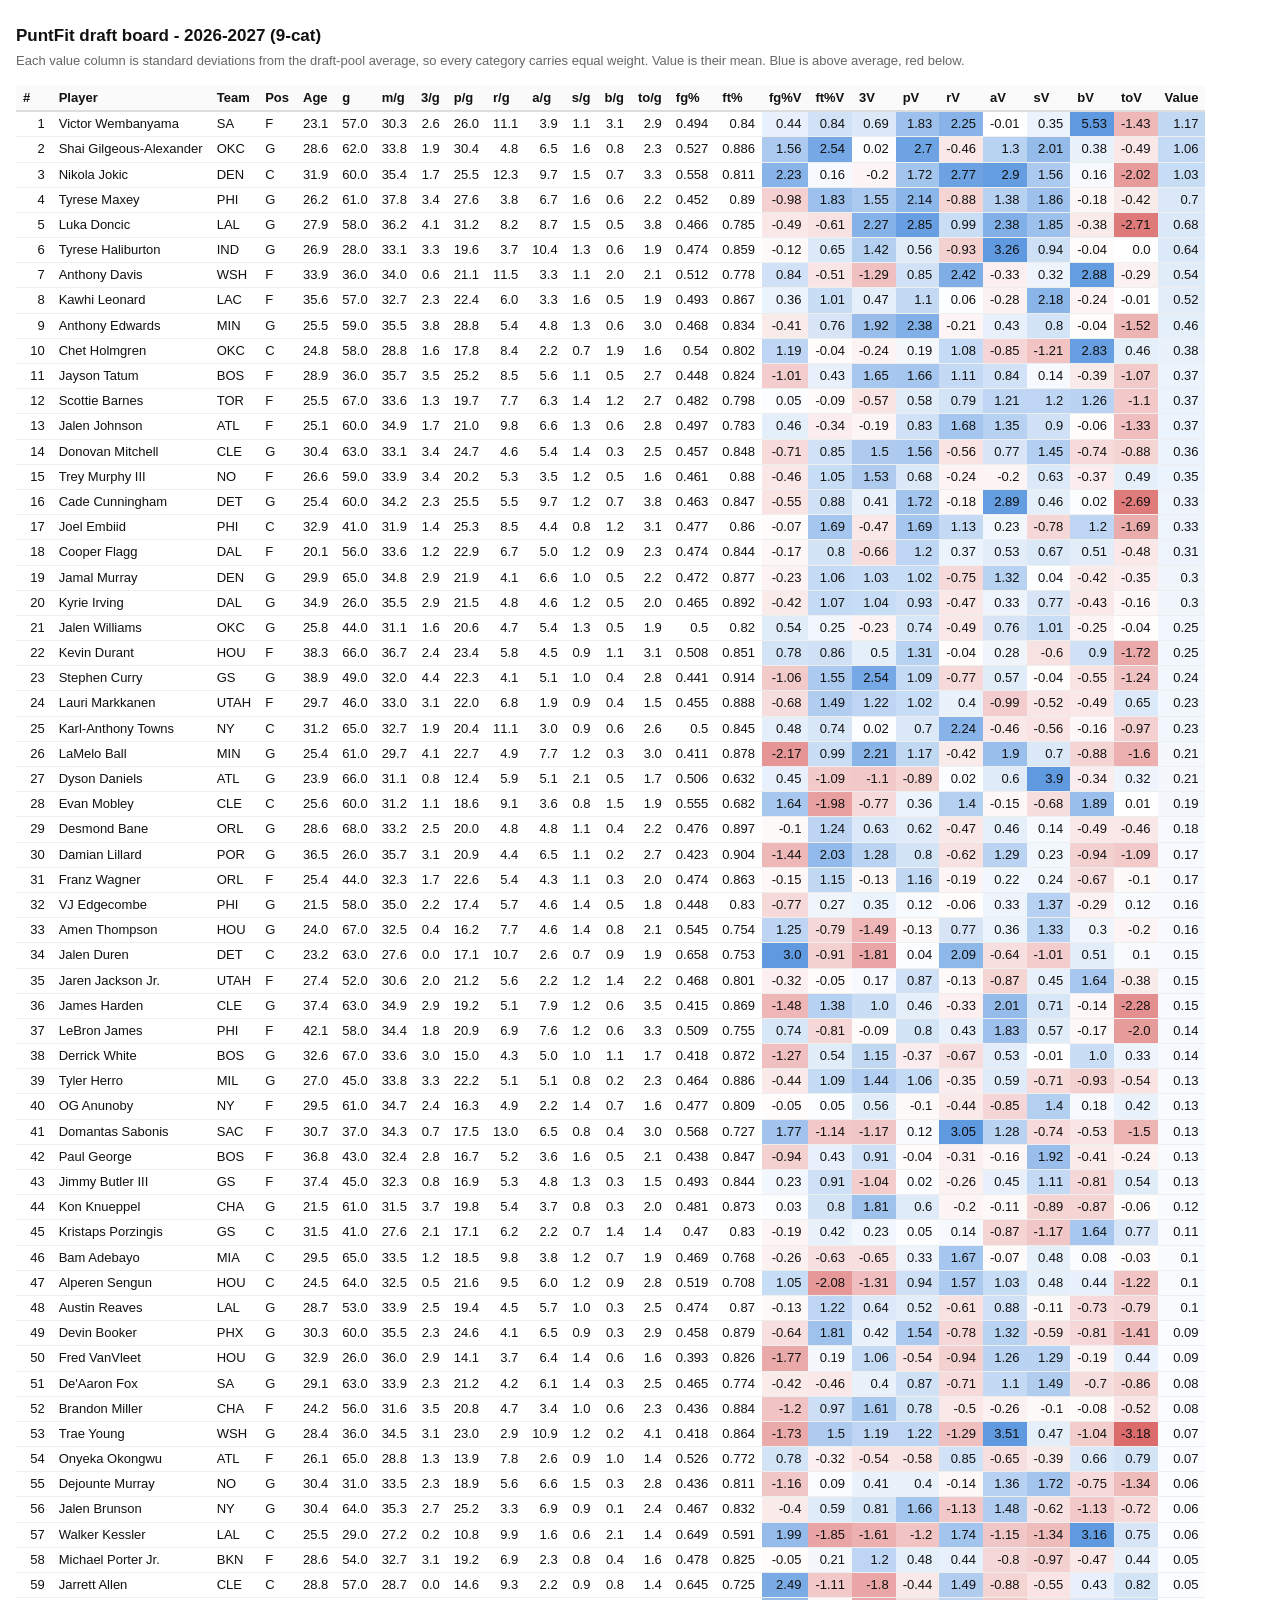
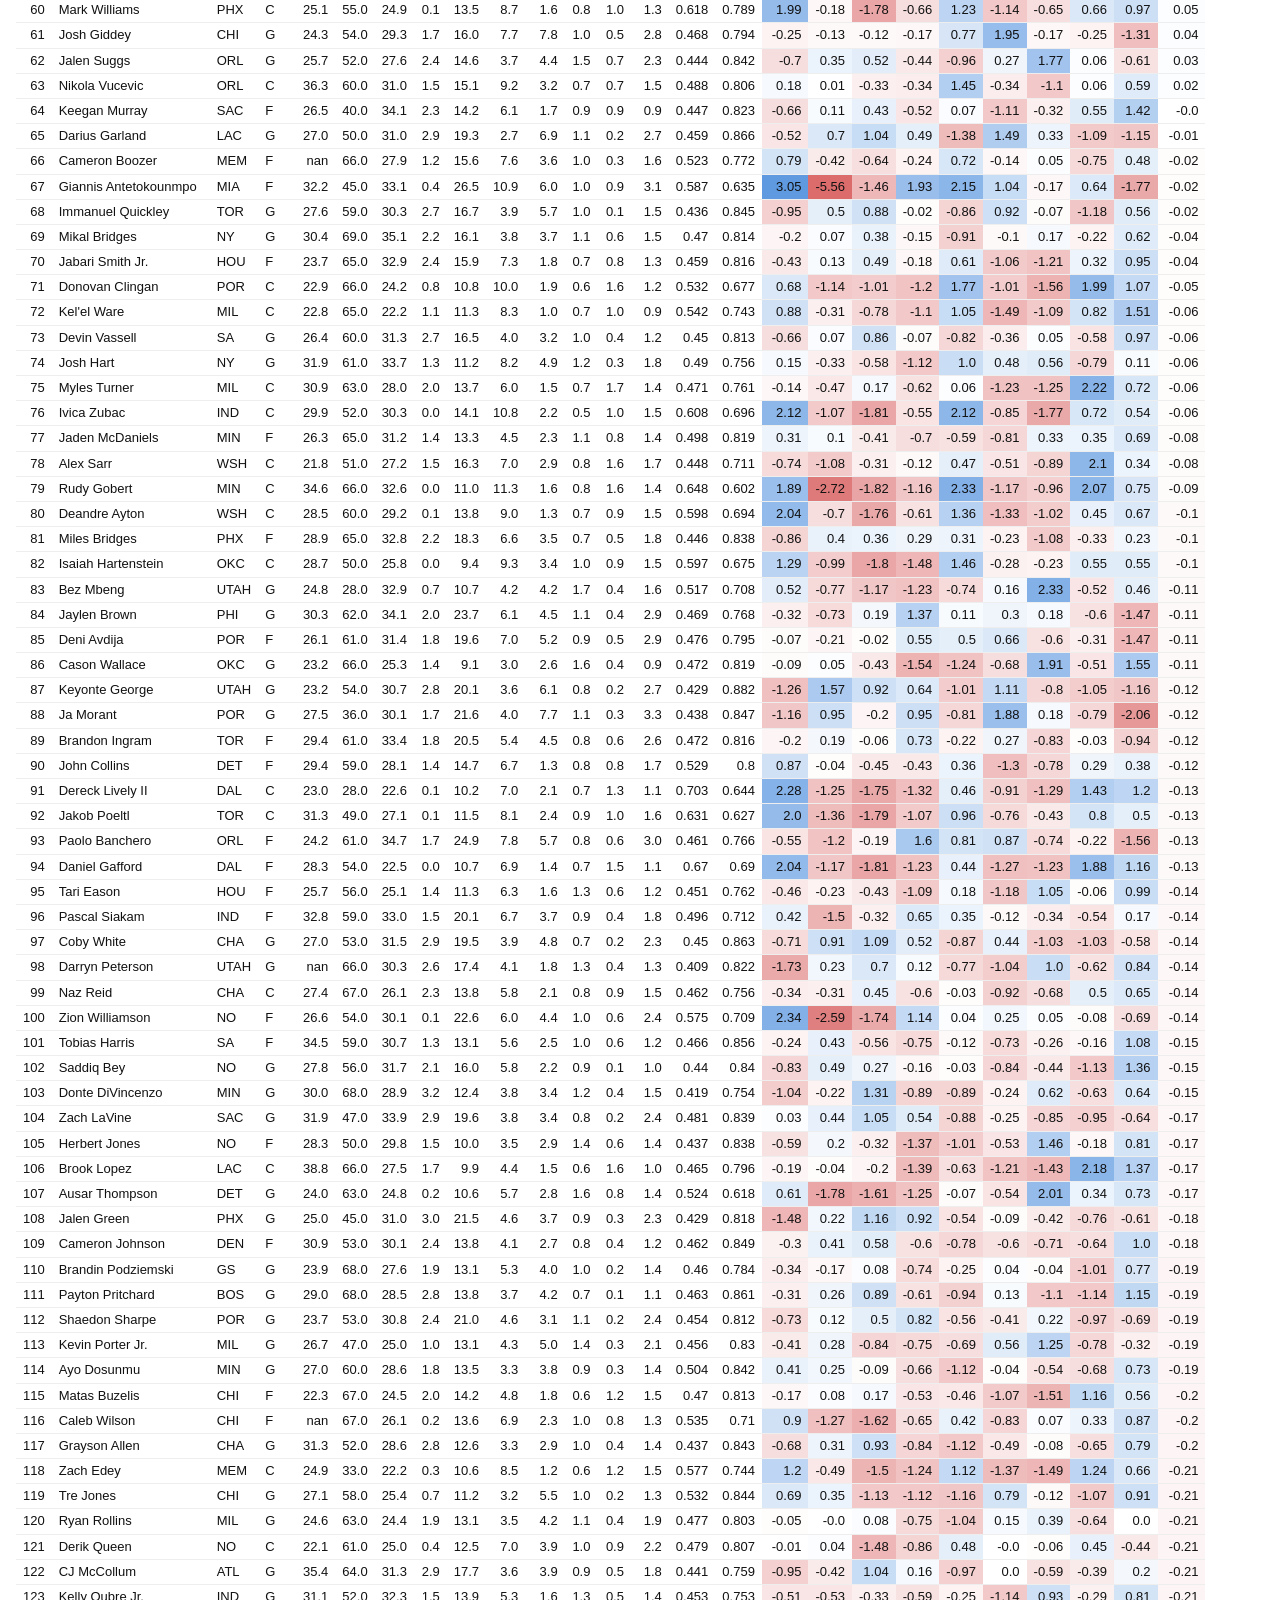
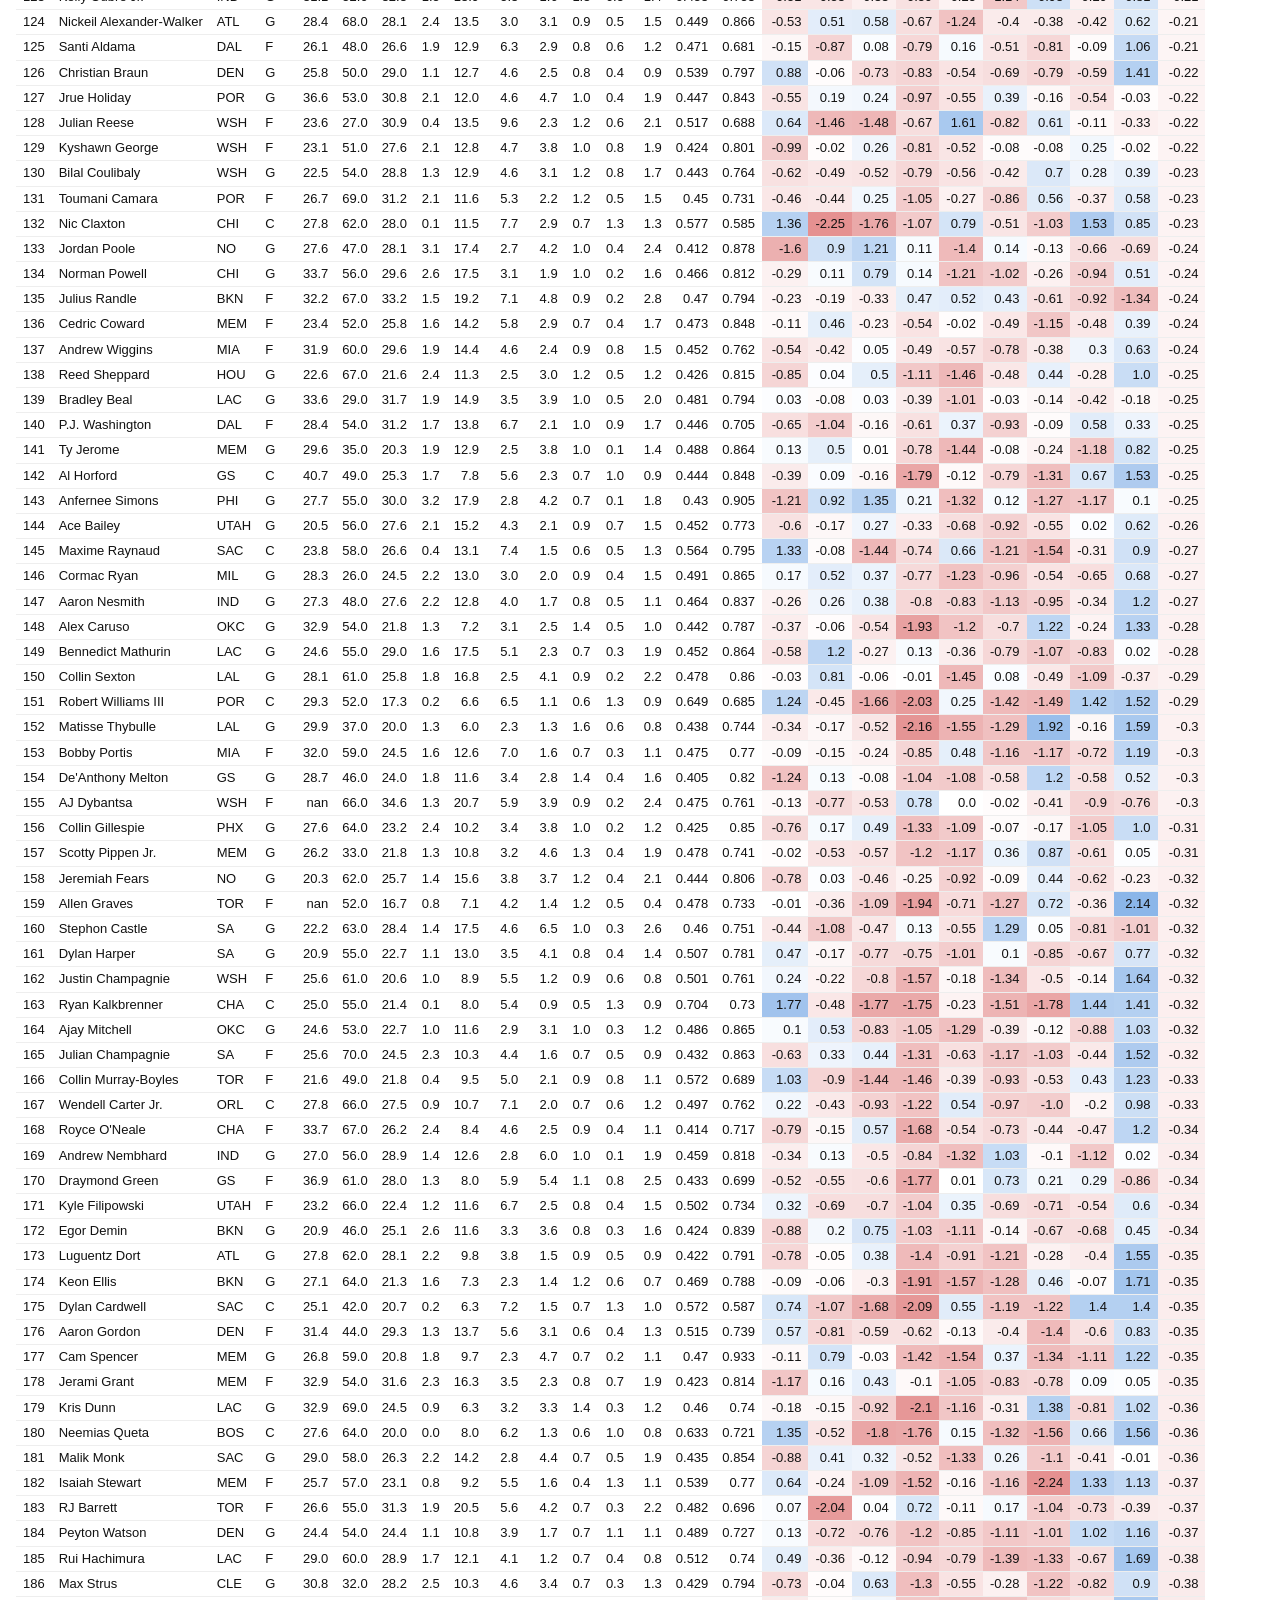
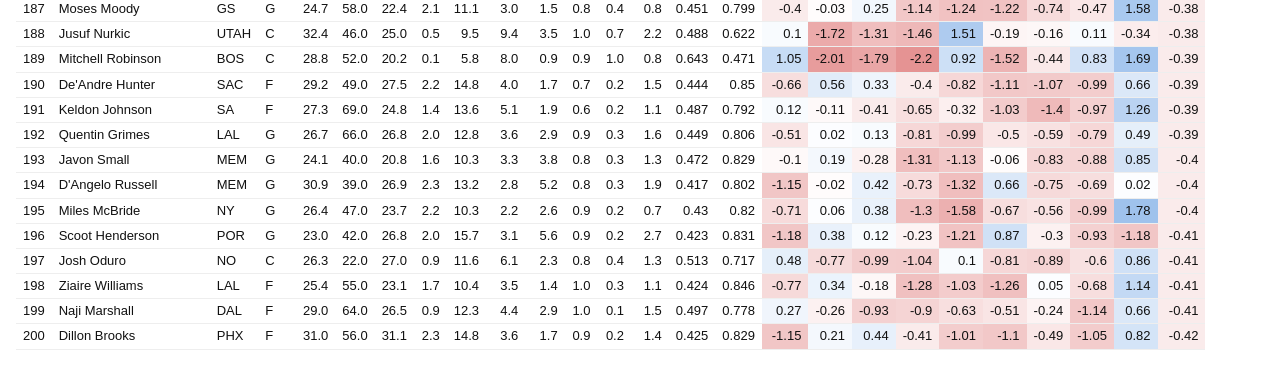
==== commit 43aecd83: "Add a landing page for GitHub Pages, and make the board readable on a phone docs/index.html is the e" ====
--- a/docs/draft-board.html
+++ b/docs/draft-board.html
@@ -1,8 +1,11 @@
 <!doctype html><meta charset=utf-8>
 <title>PuntFit draft board - 2026-2027 (9-cat)</title>
 <style>
- body{font:13px/1.4 -apple-system,Segoe UI,sans-serif;margin:24px;color:#111;background:#fff}
+ body{font:13px/1.4 -apple-system,Segoe UI,sans-serif;margin:24px 16px;color:#111;background:#fff}
  h1{font-size:17px;margin:0 0 4px} p{color:#666;margin:0 0 16px}
+ /* On a phone the table is far wider than the screen. Scrolling it sideways
+    keeps the text readable; letting it shrink to fit does not. */
+ .scroll{overflow-x:auto;-webkit-overflow-scrolling:touch}
  table{border-collapse:collapse} th,td{padding:3px 7px;border-bottom:1px solid #eee;white-space:nowrap}
  th{position:sticky;top:0;background:#fafafa;text-align:left;font-weight:600;border-bottom:2px solid #ddd}
  td.r{text-align:right;font-variant-numeric:tabular-nums}
@@ -12,4 +15,6 @@
 <p>Each value column is standard deviations from the draft-pool average, so
 every category carries equal weight. Value is their mean.
 Blue is above average, red below.</p>
+<div class=scroll>
 <table><thead><tr><th>#</th><th>Player</th><th>Team</th><th>Pos</th><th>Age</th><th>g</th><th>m/g</th><th>3/g</th><th>p/g</th><th>r/g</th><th>a/g</th><th>s/g</th><th>b/g</th><th>to/g</th><th>fg%</th><th>ft%</th><th>fg%V</th><th>ft%V</th><th>3V</th><th>pV</th><th>rV</th><th>aV</th><th>sV</th><th>bV</th><th>toV</th><th>Value</th></tr></thead><tbody><tr><td class=r>1</td><td class=name>Victor Wembanyama</td><td>SA</td><td>F</td><td class=r>23.1</td><td class=r>57.0</td><td class=r>30.3</td><td class=r>2.6</td><td class=r>26.0</td><td class=r>11.1</td><td class=r>3.9</td><td class=r>1.1</td><td class=r>3.1</td><td class=r>2.9</td><td class=r>0.494</td><td class=r>0.84</td><td class=r style="background-color: rgba(42,120,214,0.11)">0.44</td><td class=r style="background-color: rgba(42,120,214,0.21)">0.84</td><td class=r style="background-color: rgba(42,120,214,0.17)">0.69</td><td class=r style="background-color: rgba(42,120,214,0.46)">1.83</td><td class=r style="background-color: rgba(42,120,214,0.56)">2.25</td><td class=r style="background-color: rgba(208,59,59,0.00)">-0.01</td><td class=r style="background-color: rgba(42,120,214,0.09)">0.35</td><td class=r style="background-color: rgba(42,120,214,0.75)">5.53</td><td class=r style="background-color: rgba(208,59,59,0.36)">-1.43</td><td class=r style="background-color: rgba(42,120,214,0.29)">1.17</td></tr><tr><td class=r>2</td><td class=name>Shai Gilgeous-Alexander</td><td>OKC</td><td>G</td><td class=r>28.6</td><td class=r>62.0</td><td class=r>33.8</td><td class=r>1.9</td><td class=r>30.4</td><td class=r>4.8</td><td class=r>6.5</td><td class=r>1.6</td><td class=r>0.8</td><td class=r>2.3</td><td class=r>0.527</td><td class=r>0.886</td><td class=r style="background-color: rgba(42,120,214,0.39)">1.56</td><td class=r style="background-color: rgba(42,120,214,0.64)">2.54</td><td class=r style="background-color: rgba(42,120,214,0.01)">0.02</td><td class=r style="background-color: rgba(42,120,214,0.68)">2.7</td><td class=r style="background-color: rgba(208,59,59,0.12)">-0.46</td><td class=r style="background-color: rgba(42,120,214,0.33)">1.3</td><td class=r style="background-color: rgba(42,120,214,0.50)">2.01</td><td class=r style="background-color: rgba(42,120,214,0.10)">0.38</td><td class=r style="background-color: rgba(208,59,59,0.12)">-0.49</td><td class=r style="background-color: rgba(42,120,214,0.27)">1.06</td></tr><tr><td class=r>3</td><td class=name>Nikola Jokic</td><td>DEN</td><td>C</td><td class=r>31.9</td><td class=r>60.0</td><td class=r>35.4</td><td class=r>1.7</td><td class=r>25.5</td><td class=r>12.3</td><td class=r>9.7</td><td class=r>1.5</td><td class=r>0.7</td><td class=r>3.3</td><td class=r>0.558</td><td class=r>0.811</td><td class=r style="background-color: rgba(42,120,214,0.56)">2.23</td><td class=r style="background-color: rgba(42,120,214,0.04)">0.16</td><td class=r style="background-color: rgba(208,59,59,0.05)">-0.2</td><td class=r style="background-color: rgba(42,120,214,0.43)">1.72</td><td class=r style="background-color: rgba(42,120,214,0.69)">2.77</td><td class=r style="background-color: rgba(42,120,214,0.72)">2.9</td><td class=r style="background-color: rgba(42,120,214,0.39)">1.56</td><td class=r style="background-color: rgba(42,120,214,0.04)">0.16</td><td class=r style="background-color: rgba(208,59,59,0.51)">-2.02</td><td class=r style="background-color: rgba(42,120,214,0.26)">1.03</td></tr><tr><td class=r>4</td><td class=name>Tyrese Maxey</td><td>PHI</td><td>G</td><td class=r>26.2</td><td class=r>61.0</td><td class=r>37.8</td><td class=r>3.4</td><td class=r>27.6</td><td class=r>3.8</td><td class=r>6.7</td><td class=r>1.6</td><td class=r>0.6</td><td class=r>2.2</td><td class=r>0.452</td><td class=r>0.89</td><td class=r style="background-color: rgba(208,59,59,0.24)">-0.98</td><td class=r style="background-color: rgba(42,120,214,0.46)">1.83</td><td class=r style="background-color: rgba(42,120,214,0.39)">1.55</td><td class=r style="background-color: rgba(42,120,214,0.54)">2.14</td><td class=r style="background-color: rgba(208,59,59,0.22)">-0.88</td><td class=r style="background-color: rgba(42,120,214,0.34)">1.38</td><td class=r style="background-color: rgba(42,120,214,0.46)">1.86</td><td class=r style="background-color: rgba(208,59,59,0.04)">-0.18</td><td class=r style="background-color: rgba(208,59,59,0.10)">-0.42</td><td class=r style="background-color: rgba(42,120,214,0.17)">0.7</td></tr><tr><td class=r>5</td><td class=name>Luka Doncic</td><td>LAL</td><td>G</td><td class=r>27.9</td><td class=r>58.0</td><td class=r>36.2</td><td class=r>4.1</td><td class=r>31.2</td><td class=r>8.2</td><td class=r>8.7</td><td class=r>1.5</td><td class=r>0.5</td><td class=r>3.8</td><td class=r>0.466</td><td class=r>0.785</td><td class=r style="background-color: rgba(208,59,59,0.12)">-0.49</td><td class=r style="background-color: rgba(208,59,59,0.15)">-0.61</td><td class=r style="background-color: rgba(42,120,214,0.57)">2.27</td><td class=r style="background-color: rgba(42,120,214,0.71)">2.85</td><td class=r style="background-color: rgba(42,120,214,0.25)">0.99</td><td class=r style="background-color: rgba(42,120,214,0.59)">2.38</td><td class=r style="background-color: rgba(42,120,214,0.46)">1.85</td><td class=r style="background-color: rgba(208,59,59,0.10)">-0.38</td><td class=r style="background-color: rgba(208,59,59,0.68)">-2.71</td><td class=r style="background-color: rgba(42,120,214,0.17)">0.68</td></tr><tr><td class=r>6</td><td class=name>Tyrese Haliburton</td><td>IND</td><td>G</td><td class=r>26.9</td><td class=r>28.0</td><td class=r>33.1</td><td class=r>3.3</td><td class=r>19.6</td><td class=r>3.7</td><td class=r>10.4</td><td class=r>1.3</td><td class=r>0.6</td><td class=r>1.9</td><td class=r>0.474</td><td class=r>0.859</td><td class=r style="background-color: rgba(208,59,59,0.03)">-0.12</td><td class=r style="background-color: rgba(42,120,214,0.16)">0.65</td><td class=r style="background-color: rgba(42,120,214,0.35)">1.42</td><td class=r style="background-color: rgba(42,120,214,0.14)">0.56</td><td class=r style="background-color: rgba(208,59,59,0.23)">-0.93</td><td class=r style="background-color: rgba(42,120,214,0.75)">3.26</td><td class=r style="background-color: rgba(42,120,214,0.23)">0.94</td><td class=r style="background-color: rgba(208,59,59,0.01)">-0.04</td><td class=r style="background-color: rgba(42,120,214,0.00)">0.0</td><td class=r style="background-color: rgba(42,120,214,0.16)">0.64</td></tr><tr><td class=r>7</td><td class=name>Anthony Davis</td><td>WSH</td><td>F</td><td class=r>33.9</td><td class=r>36.0</td><td class=r>34.0</td><td class=r>0.6</td><td class=r>21.1</td><td class=r>11.5</td><td class=r>3.3</td><td class=r>1.1</td><td class=r>2.0</td><td class=r>2.1</td><td class=r>0.512</td><td class=r>0.778</td><td class=r style="background-color: rgba(42,120,214,0.21)">0.84</td><td class=r style="background-color: rgba(208,59,59,0.13)">-0.51</td><td class=r style="background-color: rgba(208,59,59,0.32)">-1.29</td><td class=r style="background-color: rgba(42,120,214,0.21)">0.85</td><td class=r style="background-color: rgba(42,120,214,0.60)">2.42</td><td class=r style="background-color: rgba(208,59,59,0.08)">-0.33</td><td class=r style="background-color: rgba(42,120,214,0.08)">0.32</td><td class=r style="background-color: rgba(42,120,214,0.72)">2.88</td><td class=r style="background-color: rgba(208,59,59,0.07)">-0.29</td><td class=r style="background-color: rgba(42,120,214,0.14)">0.54</td></tr><tr><td class=r>8</td><td class=name>Kawhi Leonard</td><td>LAC</td><td>F</td><td class=r>35.6</td><td class=r>57.0</td><td class=r>32.7</td><td class=r>2.3</td><td class=r>22.4</td><td class=r>6.0</td><td class=r>3.3</td><td class=r>1.6</td><td class=r>0.5</td><td class=r>1.9</td><td class=r>0.493</td><td class=r>0.867</td><td class=r style="background-color: rgba(42,120,214,0.09)">0.36</td><td class=r style="background-color: rgba(42,120,214,0.25)">1.01</td><td class=r style="background-color: rgba(42,120,214,0.12)">0.47</td><td class=r style="background-color: rgba(42,120,214,0.28)">1.1</td><td class=r style="background-color: rgba(42,120,214,0.01)">0.06</td><td class=r style="background-color: rgba(208,59,59,0.07)">-0.28</td><td class=r style="background-color: rgba(42,120,214,0.55)">2.18</td><td class=r style="background-color: rgba(208,59,59,0.06)">-0.24</td><td class=r style="background-color: rgba(208,59,59,0.00)">-0.01</td><td class=r style="background-color: rgba(42,120,214,0.13)">0.52</td></tr><tr><td class=r>9</td><td class=name>Anthony Edwards</td><td>MIN</td><td>G</td><td class=r>25.5</td><td class=r>59.0</td><td class=r>35.5</td><td class=r>3.8</td><td class=r>28.8</td><td class=r>5.4</td><td class=r>4.8</td><td class=r>1.3</td><td class=r>0.6</td><td class=r>3.0</td><td class=r>0.468</td><td class=r>0.834</td><td class=r style="background-color: rgba(208,59,59,0.10)">-0.41</td><td class=r style="background-color: rgba(42,120,214,0.19)">0.76</td><td class=r style="background-color: rgba(42,120,214,0.48)">1.92</td><td class=r style="background-color: rgba(42,120,214,0.59)">2.38</td><td class=r style="background-color: rgba(208,59,59,0.05)">-0.21</td><td class=r style="background-color: rgba(42,120,214,0.11)">0.43</td><td class=r style="background-color: rgba(42,120,214,0.20)">0.8</td><td class=r style="background-color: rgba(208,59,59,0.01)">-0.04</td><td class=r style="background-color: rgba(208,59,59,0.38)">-1.52</td><td class=r style="background-color: rgba(42,120,214,0.12)">0.46</td></tr><tr><td class=r>10</td><td class=name>Chet Holmgren</td><td>OKC</td><td>C</td><td class=r>24.8</td><td class=r>58.0</td><td class=r>28.8</td><td class=r>1.6</td><td class=r>17.8</td><td class=r>8.4</td><td class=r>2.2</td><td class=r>0.7</td><td class=r>1.9</td><td class=r>1.6</td><td class=r>0.54</td><td class=r>0.802</td><td class=r style="background-color: rgba(42,120,214,0.30)">1.19</td><td class=r style="background-color: rgba(208,59,59,0.01)">-0.04</td><td class=r style="background-color: rgba(208,59,59,0.06)">-0.24</td><td class=r style="background-color: rgba(42,120,214,0.05)">0.19</td><td class=r style="background-color: rgba(42,120,214,0.27)">1.08</td><td class=r style="background-color: rgba(208,59,59,0.21)">-0.85</td><td class=r style="background-color: rgba(208,59,59,0.30)">-1.21</td><td class=r style="background-color: rgba(42,120,214,0.71)">2.83</td><td class=r style="background-color: rgba(42,120,214,0.12)">0.46</td><td class=r style="background-color: rgba(42,120,214,0.10)">0.38</td></tr><tr><td class=r>11</td><td class=name>Jayson Tatum</td><td>BOS</td><td>F</td><td class=r>28.9</td><td class=r>36.0</td><td class=r>35.7</td><td class=r>3.5</td><td class=r>25.2</td><td class=r>8.5</td><td class=r>5.6</td><td class=r>1.1</td><td class=r>0.5</td><td class=r>2.7</td><td class=r>0.448</td><td class=r>0.824</td><td class=r style="background-color: rgba(208,59,59,0.25)">-1.01</td><td class=r style="background-color: rgba(42,120,214,0.11)">0.43</td><td class=r style="background-color: rgba(42,120,214,0.41)">1.65</td><td class=r style="background-color: rgba(42,120,214,0.42)">1.66</td><td class=r style="background-color: rgba(42,120,214,0.28)">1.11</td><td class=r style="background-color: rgba(42,120,214,0.21)">0.84</td><td class=r style="background-color: rgba(42,120,214,0.04)">0.14</td><td class=r style="background-color: rgba(208,59,59,0.10)">-0.39</td><td class=r style="background-color: rgba(208,59,59,0.27)">-1.07</td><td class=r style="background-color: rgba(42,120,214,0.09)">0.37</td></tr><tr><td class=r>12</td><td class=name>Scottie Barnes</td><td>TOR</td><td>F</td><td class=r>25.5</td><td class=r>67.0</td><td class=r>33.6</td><td class=r>1.3</td><td class=r>19.7</td><td class=r>7.7</td><td class=r>6.3</td><td class=r>1.4</td><td class=r>1.2</td><td class=r>2.7</td><td class=r>0.482</td><td class=r>0.798</td><td class=r style="background-color: rgba(42,120,214,0.01)">0.05</td><td class=r style="background-color: rgba(208,59,59,0.02)">-0.09</td><td class=r style="background-color: rgba(208,59,59,0.14)">-0.57</td><td class=r style="background-color: rgba(42,120,214,0.14)">0.58</td><td class=r style="background-color: rgba(42,120,214,0.20)">0.79</td><td class=r style="background-color: rgba(42,120,214,0.30)">1.21</td><td class=r style="background-color: rgba(42,120,214,0.30)">1.2</td><td class=r style="background-color: rgba(42,120,214,0.32)">1.26</td><td class=r style="background-color: rgba(208,59,59,0.28)">-1.1</td><td class=r style="background-color: rgba(42,120,214,0.09)">0.37</td></tr><tr><td class=r>13</td><td class=name>Jalen Johnson</td><td>ATL</td><td>F</td><td class=r>25.1</td><td class=r>60.0</td><td class=r>34.9</td><td class=r>1.7</td><td class=r>21.0</td><td class=r>9.8</td><td class=r>6.6</td><td class=r>1.3</td><td class=r>0.6</td><td class=r>2.8</td><td class=r>0.497</td><td class=r>0.783</td><td class=r style="background-color: rgba(42,120,214,0.12)">0.46</td><td class=r style="background-color: rgba(208,59,59,0.09)">-0.34</td><td class=r style="background-color: rgba(208,59,59,0.05)">-0.19</td><td class=r style="background-color: rgba(42,120,214,0.21)">0.83</td><td class=r style="background-color: rgba(42,120,214,0.42)">1.68</td><td class=r style="background-color: rgba(42,120,214,0.34)">1.35</td><td class=r style="background-color: rgba(42,120,214,0.22)">0.9</td><td class=r style="background-color: rgba(208,59,59,0.01)">-0.06</td><td class=r style="background-color: rgba(208,59,59,0.33)">-1.33</td><td class=r style="background-color: rgba(42,120,214,0.09)">0.37</td></tr><tr><td class=r>14</td><td class=name>Donovan Mitchell</td><td>CLE</td><td>G</td><td class=r>30.4</td><td class=r>63.0</td><td class=r>33.1</td><td class=r>3.4</td><td class=r>24.7</td><td class=r>4.6</td><td class=r>5.4</td><td class=r>1.4</td><td class=r>0.3</td><td class=r>2.5</td><td class=r>0.457</td><td class=r>0.848</td><td class=r style="background-color: rgba(208,59,59,0.18)">-0.71</td><td class=r style="background-color: rgba(42,120,214,0.21)">0.85</td><td class=r style="background-color: rgba(42,120,214,0.38)">1.5</td><td class=r style="background-color: rgba(42,120,214,0.39)">1.56</td><td class=r style="background-color: rgba(208,59,59,0.14)">-0.56</td><td class=r style="background-color: rgba(42,120,214,0.19)">0.77</td><td class=r style="background-color: rgba(42,120,214,0.36)">1.45</td><td class=r style="background-color: rgba(208,59,59,0.18)">-0.74</td><td class=r style="background-color: rgba(208,59,59,0.22)">-0.88</td><td class=r style="background-color: rgba(42,120,214,0.09)">0.36</td></tr><tr><td class=r>15</td><td class=name>Trey Murphy III</td><td>NO</td><td>F</td><td class=r>26.6</td><td class=r>59.0</td><td class=r>33.9</td><td class=r>3.4</td><td class=r>20.2</td><td class=r>5.3</td><td class=r>3.5</td><td class=r>1.2</td><td class=r>0.5</td><td class=r>1.6</td><td class=r>0.461</td><td class=r>0.88</td><td class=r style="background-color: rgba(208,59,59,0.12)">-0.46</td><td class=r style="background-color: rgba(42,120,214,0.26)">1.05</td><td class=r style="background-color: rgba(42,120,214,0.38)">1.53</td><td class=r style="background-color: rgba(42,120,214,0.17)">0.68</td><td class=r style="background-color: rgba(208,59,59,0.06)">-0.24</td><td class=r style="background-color: rgba(208,59,59,0.05)">-0.2</td><td class=r style="background-color: rgba(42,120,214,0.16)">0.63</td><td class=r style="background-color: rgba(208,59,59,0.09)">-0.37</td><td class=r style="background-color: rgba(42,120,214,0.12)">0.49</td><td class=r style="background-color: rgba(42,120,214,0.09)">0.35</td></tr><tr><td class=r>16</td><td class=name>Cade Cunningham</td><td>DET</td><td>G</td><td class=r>25.4</td><td class=r>60.0</td><td class=r>34.2</td><td class=r>2.3</td><td class=r>25.5</td><td class=r>5.5</td><td class=r>9.7</td><td class=r>1.2</td><td class=r>0.7</td><td class=r>3.8</td><td class=r>0.463</td><td class=r>0.847</td><td class=r style="background-color: rgba(208,59,59,0.14)">-0.55</td><td class=r style="background-color: rgba(42,120,214,0.22)">0.88</td><td class=r style="background-color: rgba(42,120,214,0.10)">0.41</td><td class=r style="background-color: rgba(42,120,214,0.43)">1.72</td><td class=r style="background-color: rgba(208,59,59,0.04)">-0.18</td><td class=r style="background-color: rgba(42,120,214,0.72)">2.89</td><td class=r style="background-color: rgba(42,120,214,0.12)">0.46</td><td class=r style="background-color: rgba(42,120,214,0.01)">0.02</td><td class=r style="background-color: rgba(208,59,59,0.67)">-2.69</td><td class=r style="background-color: rgba(42,120,214,0.08)">0.33</td></tr><tr><td class=r>17</td><td class=name>Joel Embiid</td><td>PHI</td><td>C</td><td class=r>32.9</td><td class=r>41.0</td><td class=r>31.9</td><td class=r>1.4</td><td class=r>25.3</td><td class=r>8.5</td><td class=r>4.4</td><td class=r>0.8</td><td class=r>1.2</td><td class=r>3.1</td><td class=r>0.477</td><td class=r>0.86</td><td class=r style="background-color: rgba(208,59,59,0.02)">-0.07</td><td class=r style="background-color: rgba(42,120,214,0.42)">1.69</td><td class=r style="background-color: rgba(208,59,59,0.12)">-0.47</td><td class=r style="background-color: rgba(42,120,214,0.42)">1.69</td><td class=r style="background-color: rgba(42,120,214,0.28)">1.13</td><td class=r style="background-color: rgba(42,120,214,0.06)">0.23</td><td class=r style="background-color: rgba(208,59,59,0.20)">-0.78</td><td class=r style="background-color: rgba(42,120,214,0.30)">1.2</td><td class=r style="background-color: rgba(208,59,59,0.42)">-1.69</td><td class=r style="background-color: rgba(42,120,214,0.08)">0.33</td></tr><tr><td class=r>18</td><td class=name>Cooper Flagg</td><td>DAL</td><td>F</td><td class=r>20.1</td><td class=r>56.0</td><td class=r>33.6</td><td class=r>1.2</td><td class=r>22.9</td><td class=r>6.7</td><td class=r>5.0</td><td class=r>1.2</td><td class=r>0.9</td><td class=r>2.3</td><td class=r>0.474</td><td class=r>0.844</td><td class=r style="background-color: rgba(208,59,59,0.04)">-0.17</td><td class=r style="background-color: rgba(42,120,214,0.20)">0.8</td><td class=r style="background-color: rgba(208,59,59,0.17)">-0.66</td><td class=r style="background-color: rgba(42,120,214,0.30)">1.2</td><td class=r style="background-color: rgba(42,120,214,0.09)">0.37</td><td class=r style="background-color: rgba(42,120,214,0.13)">0.53</td><td class=r style="background-color: rgba(42,120,214,0.17)">0.67</td><td class=r style="background-color: rgba(42,120,214,0.13)">0.51</td><td class=r style="background-color: rgba(208,59,59,0.12)">-0.48</td><td class=r style="background-color: rgba(42,120,214,0.08)">0.31</td></tr><tr><td class=r>19</td><td class=name>Jamal Murray</td><td>DEN</td><td>G</td><td class=r>29.9</td><td class=r>65.0</td><td class=r>34.8</td><td class=r>2.9</td><td class=r>21.9</td><td class=r>4.1</td><td class=r>6.6</td><td class=r>1.0</td><td class=r>0.5</td><td class=r>2.2</td><td class=r>0.472</td><td class=r>0.877</td><td class=r style="background-color: rgba(208,59,59,0.06)">-0.23</td><td class=r style="background-color: rgba(42,120,214,0.27)">1.06</td><td class=r style="background-color: rgba(42,120,214,0.26)">1.03</td><td class=r style="background-color: rgba(42,120,214,0.26)">1.02</td><td class=r style="background-color: rgba(208,59,59,0.19)">-0.75</td><td class=r style="background-color: rgba(42,120,214,0.33)">1.32</td><td class=r style="background-color: rgba(42,120,214,0.01)">0.04</td><td class=r style="background-color: rgba(208,59,59,0.10)">-0.42</td><td class=r style="background-color: rgba(208,59,59,0.09)">-0.35</td><td class=r style="background-color: rgba(42,120,214,0.07)">0.3</td></tr><tr><td class=r>20</td><td class=name>Kyrie Irving</td><td>DAL</td><td>G</td><td class=r>34.9</td><td class=r>26.0</td><td class=r>35.5</td><td class=r>2.9</td><td class=r>21.5</td><td class=r>4.8</td><td class=r>4.6</td><td class=r>1.2</td><td class=r>0.5</td><td class=r>2.0</td><td class=r>0.465</td><td class=r>0.892</td><td class=r style="background-color: rgba(208,59,59,0.10)">-0.42</td><td class=r style="background-color: rgba(42,120,214,0.27)">1.07</td><td class=r style="background-color: rgba(42,120,214,0.26)">1.04</td><td class=r style="background-color: rgba(42,120,214,0.23)">0.93</td><td class=r style="background-color: rgba(208,59,59,0.12)">-0.47</td><td class=r style="background-color: rgba(42,120,214,0.08)">0.33</td><td class=r style="background-color: rgba(42,120,214,0.19)">0.77</td><td class=r style="background-color: rgba(208,59,59,0.11)">-0.43</td><td class=r style="background-color: rgba(208,59,59,0.04)">-0.16</td><td class=r style="background-color: rgba(42,120,214,0.07)">0.3</td></tr><tr><td class=r>21</td><td class=name>Jalen Williams</td><td>OKC</td><td>G</td><td class=r>25.8</td><td class=r>44.0</td><td class=r>31.1</td><td class=r>1.6</td><td class=r>20.6</td><td class=r>4.7</td><td class=r>5.4</td><td class=r>1.3</td><td class=r>0.5</td><td class=r>1.9</td><td class=r>0.5</td><td class=r>0.82</td><td class=r style="background-color: rgba(42,120,214,0.14)">0.54</td><td class=r style="background-color: rgba(42,120,214,0.06)">0.25</td><td class=r style="background-color: rgba(208,59,59,0.06)">-0.23</td><td class=r style="background-color: rgba(42,120,214,0.18)">0.74</td><td class=r style="background-color: rgba(208,59,59,0.12)">-0.49</td><td class=r style="background-color: rgba(42,120,214,0.19)">0.76</td><td class=r style="background-color: rgba(42,120,214,0.25)">1.01</td><td class=r style="background-color: rgba(208,59,59,0.06)">-0.25</td><td class=r style="background-color: rgba(208,59,59,0.01)">-0.04</td><td class=r style="background-color: rgba(42,120,214,0.06)">0.25</td></tr><tr><td class=r>22</td><td class=name>Kevin Durant</td><td>HOU</td><td>F</td><td class=r>38.3</td><td class=r>66.0</td><td class=r>36.7</td><td class=r>2.4</td><td class=r>23.4</td><td class=r>5.8</td><td class=r>4.5</td><td class=r>0.9</td><td class=r>1.1</td><td class=r>3.1</td><td class=r>0.508</td><td class=r>0.851</td><td class=r style="background-color: rgba(42,120,214,0.20)">0.78</td><td class=r style="background-color: rgba(42,120,214,0.22)">0.86</td><td class=r style="background-color: rgba(42,120,214,0.12)">0.5</td><td class=r style="background-color: rgba(42,120,214,0.33)">1.31</td><td class=r style="background-color: rgba(208,59,59,0.01)">-0.04</td><td class=r style="background-color: rgba(42,120,214,0.07)">0.28</td><td class=r style="background-color: rgba(208,59,59,0.15)">-0.6</td><td class=r style="background-color: rgba(42,120,214,0.22)">0.9</td><td class=r style="background-color: rgba(208,59,59,0.43)">-1.72</td><td class=r style="background-color: rgba(42,120,214,0.06)">0.25</td></tr><tr><td class=r>23</td><td class=name>Stephen Curry</td><td>GS</td><td>G</td><td class=r>38.9</td><td class=r>49.0</td><td class=r>32.0</td><td class=r>4.4</td><td class=r>22.3</td><td class=r>4.1</td><td class=r>5.1</td><td class=r>1.0</td><td class=r>0.4</td><td class=r>2.8</td><td class=r>0.441</td><td class=r>0.914</td><td class=r style="background-color: rgba(208,59,59,0.27)">-1.06</td><td class=r style="background-color: rgba(42,120,214,0.39)">1.55</td><td class=r style="background-color: rgba(42,120,214,0.64)">2.54</td><td class=r style="background-color: rgba(42,120,214,0.27)">1.09</td><td class=r style="background-color: rgba(208,59,59,0.19)">-0.77</td><td class=r style="background-color: rgba(42,120,214,0.14)">0.57</td><td class=r style="background-color: rgba(208,59,59,0.01)">-0.04</td><td class=r style="background-color: rgba(208,59,59,0.14)">-0.55</td><td class=r style="background-color: rgba(208,59,59,0.31)">-1.24</td><td class=r style="background-color: rgba(42,120,214,0.06)">0.24</td></tr><tr><td class=r>24</td><td class=name>Lauri Markkanen</td><td>UTAH</td><td>F</td><td class=r>29.7</td><td class=r>46.0</td><td class=r>33.0</td><td class=r>3.1</td><td class=r>22.0</td><td class=r>6.8</td><td class=r>1.9</td><td class=r>0.9</td><td class=r>0.4</td><td class=r>1.5</td><td class=r>0.455</td><td class=r>0.888</td><td class=r style="background-color: rgba(208,59,59,0.17)">-0.68</td><td class=r style="background-color: rgba(42,120,214,0.37)">1.49</td><td class=r style="background-color: rgba(42,120,214,0.30)">1.22</td><td class=r style="background-color: rgba(42,120,214,0.26)">1.02</td><td class=r style="background-color: rgba(42,120,214,0.10)">0.4</td><td class=r style="background-color: rgba(208,59,59,0.25)">-0.99</td><td class=r style="background-color: rgba(208,59,59,0.13)">-0.52</td><td class=r style="background-color: rgba(208,59,59,0.12)">-0.49</td><td class=r style="background-color: rgba(42,120,214,0.16)">0.65</td><td class=r style="background-color: rgba(42,120,214,0.06)">0.23</td></tr><tr><td class=r>25</td><td class=name>Karl-Anthony Towns</td><td>NY</td><td>C</td><td class=r>31.2</td><td class=r>65.0</td><td class=r>32.7</td><td class=r>1.9</td><td class=r>20.4</td><td class=r>11.1</td><td class=r>3.0</td><td class=r>0.9</td><td class=r>0.6</td><td class=r>2.6</td><td class=r>0.5</td><td class=r>0.845</td><td class=r style="background-color: rgba(42,120,214,0.12)">0.48</td><td class=r style="background-color: rgba(42,120,214,0.18)">0.74</td><td class=r style="background-color: rgba(42,120,214,0.01)">0.02</td><td class=r style="background-color: rgba(42,120,214,0.17)">0.7</td><td class=r style="background-color: rgba(42,120,214,0.56)">2.24</td><td class=r style="background-color: rgba(208,59,59,0.12)">-0.46</td><td class=r style="background-color: rgba(208,59,59,0.14)">-0.56</td><td class=r style="background-color: rgba(208,59,59,0.04)">-0.16</td><td class=r style="background-color: rgba(208,59,59,0.24)">-0.97</td><td class=r style="background-color: rgba(42,120,214,0.06)">0.23</td></tr><tr><td class=r>26</td><td class=name>LaMelo Ball</td><td>MIN</td><td>G</td><td class=r>25.4</td><td class=r>61.0</td><td class=r>29.7</td><td class=r>4.1</td><td class=r>22.7</td><td class=r>4.9</td><td class=r>7.7</td><td class=r>1.2</td><td class=r>0.3</td><td class=r>3.0</td><td class=r>0.411</td><td class=r>0.878</td><td class=r style="background-color: rgba(208,59,59,0.54)">-2.17</td><td class=r style="background-color: rgba(42,120,214,0.25)">0.99</td><td class=r style="background-color: rgba(42,120,214,0.55)">2.21</td><td class=r style="background-color: rgba(42,120,214,0.29)">1.17</td><td class=r style="background-color: rgba(208,59,59,0.10)">-0.42</td><td class=r style="background-color: rgba(42,120,214,0.47)">1.9</td><td class=r style="background-color: rgba(42,120,214,0.17)">0.7</td><td class=r style="background-color: rgba(208,59,59,0.22)">-0.88</td><td class=r style="background-color: rgba(208,59,59,0.40)">-1.6</td><td class=r style="background-color: rgba(42,120,214,0.05)">0.21</td></tr><tr><td class=r>27</td><td class=name>Dyson Daniels</td><td>ATL</td><td>G</td><td class=r>23.9</td><td class=r>66.0</td><td class=r>31.1</td><td class=r>0.8</td><td class=r>12.4</td><td class=r>5.9</td><td class=r>5.1</td><td class=r>2.1</td><td class=r>0.5</td><td class=r>1.7</td><td class=r>0.506</td><td class=r>0.632</td><td class=r style="background-color: rgba(42,120,214,0.11)">0.45</td><td class=r style="background-color: rgba(208,59,59,0.27)">-1.09</td><td class=r style="background-color: rgba(208,59,59,0.28)">-1.1</td><td class=r style="background-color: rgba(208,59,59,0.22)">-0.89</td><td class=r style="background-color: rgba(42,120,214,0.01)">0.02</td><td class=r style="background-color: rgba(42,120,214,0.15)">0.6</td><td class=r style="background-color: rgba(42,120,214,0.75)">3.9</td><td class=r style="background-color: rgba(208,59,59,0.09)">-0.34</td><td class=r style="background-color: rgba(42,120,214,0.08)">0.32</td><td class=r style="background-color: rgba(42,120,214,0.05)">0.21</td></tr><tr><td class=r>28</td><td class=name>Evan Mobley</td><td>CLE</td><td>C</td><td class=r>25.6</td><td class=r>60.0</td><td class=r>31.2</td><td class=r>1.1</td><td class=r>18.6</td><td class=r>9.1</td><td class=r>3.6</td><td class=r>0.8</td><td class=r>1.5</td><td class=r>1.9</td><td class=r>0.555</td><td class=r>0.682</td><td class=r style="background-color: rgba(42,120,214,0.41)">1.64</td><td class=r style="background-color: rgba(208,59,59,0.49)">-1.98</td><td class=r style="background-color: rgba(208,59,59,0.19)">-0.77</td><td class=r style="background-color: rgba(42,120,214,0.09)">0.36</td><td class=r style="background-color: rgba(42,120,214,0.35)">1.4</td><td class=r style="background-color: rgba(208,59,59,0.04)">-0.15</td><td class=r style="background-color: rgba(208,59,59,0.17)">-0.68</td><td class=r style="background-color: rgba(42,120,214,0.47)">1.89</td><td class=r style="background-color: rgba(42,120,214,0.00)">0.01</td><td class=r style="background-color: rgba(42,120,214,0.05)">0.19</td></tr><tr><td class=r>29</td><td class=name>Desmond Bane</td><td>ORL</td><td>G</td><td class=r>28.6</td><td class=r>68.0</td><td class=r>33.2</td><td class=r>2.5</td><td class=r>20.0</td><td class=r>4.8</td><td class=r>4.8</td><td class=r>1.1</td><td class=r>0.4</td><td class=r>2.2</td><td class=r>0.476</td><td class=r>0.897</td><td class=r style="background-color: rgba(208,59,59,0.03)">-0.1</td><td class=r style="background-color: rgba(42,120,214,0.31)">1.24</td><td class=r style="background-color: rgba(42,120,214,0.16)">0.63</td><td class=r style="background-color: rgba(42,120,214,0.15)">0.62</td><td class=r style="background-color: rgba(208,59,59,0.12)">-0.47</td><td class=r style="background-color: rgba(42,120,214,0.12)">0.46</td><td class=r style="background-color: rgba(42,120,214,0.04)">0.14</td><td class=r style="background-color: rgba(208,59,59,0.12)">-0.49</td><td class=r style="background-color: rgba(208,59,59,0.12)">-0.46</td><td class=r style="background-color: rgba(42,120,214,0.04)">0.18</td></tr><tr><td class=r>30</td><td class=name>Damian Lillard</td><td>POR</td><td>G</td><td class=r>36.5</td><td class=r>26.0</td><td class=r>35.7</td><td class=r>3.1</td><td class=r>20.9</td><td class=r>4.4</td><td class=r>6.5</td><td class=r>1.1</td><td class=r>0.2</td><td class=r>2.7</td><td class=r>0.423</td><td class=r>0.904</td><td class=r style="background-color: rgba(208,59,59,0.36)">-1.44</td><td class=r style="background-color: rgba(42,120,214,0.51)">2.03</td><td class=r style="background-color: rgba(42,120,214,0.32)">1.28</td><td class=r style="background-color: rgba(42,120,214,0.20)">0.8</td><td class=r style="background-color: rgba(208,59,59,0.15)">-0.62</td><td class=r style="background-color: rgba(42,120,214,0.32)">1.29</td><td class=r style="background-color: rgba(42,120,214,0.06)">0.23</td><td class=r style="background-color: rgba(208,59,59,0.23)">-0.94</td><td class=r style="background-color: rgba(208,59,59,0.27)">-1.09</td><td class=r style="background-color: rgba(42,120,214,0.04)">0.17</td></tr><tr><td class=r>31</td><td class=name>Franz Wagner</td><td>ORL</td><td>F</td><td class=r>25.4</td><td class=r>44.0</td><td class=r>32.3</td><td class=r>1.7</td><td class=r>22.6</td><td class=r>5.4</td><td class=r>4.3</td><td class=r>1.1</td><td class=r>0.3</td><td class=r>2.0</td><td class=r>0.474</td><td class=r>0.863</td><td class=r style="background-color: rgba(208,59,59,0.04)">-0.15</td><td class=r style="background-color: rgba(42,120,214,0.29)">1.15</td><td class=r style="background-color: rgba(208,59,59,0.03)">-0.13</td><td class=r style="background-color: rgba(42,120,214,0.29)">1.16</td><td class=r style="background-color: rgba(208,59,59,0.05)">-0.19</td><td class=r style="background-color: rgba(42,120,214,0.06)">0.22</td><td class=r style="background-color: rgba(42,120,214,0.06)">0.24</td><td class=r style="background-color: rgba(208,59,59,0.17)">-0.67</td><td class=r style="background-color: rgba(208,59,59,0.03)">-0.1</td><td class=r style="background-color: rgba(42,120,214,0.04)">0.17</td></tr><tr><td class=r>32</td><td class=name>VJ Edgecombe</td><td>PHI</td><td>G</td><td class=r>21.5</td><td class=r>58.0</td><td class=r>35.0</td><td class=r>2.2</td><td class=r>17.4</td><td class=r>5.7</td><td class=r>4.6</td><td class=r>1.4</td><td class=r>0.5</td><td class=r>1.8</td><td class=r>0.448</td><td class=r>0.83</td><td class=r style="background-color: rgba(208,59,59,0.19)">-0.77</td><td class=r style="background-color: rgba(42,120,214,0.07)">0.27</td><td class=r style="background-color: rgba(42,120,214,0.09)">0.35</td><td class=r style="background-color: rgba(42,120,214,0.03)">0.12</td><td class=r style="background-color: rgba(208,59,59,0.01)">-0.06</td><td class=r style="background-color: rgba(42,120,214,0.08)">0.33</td><td class=r style="background-color: rgba(42,120,214,0.34)">1.37</td><td class=r style="background-color: rgba(208,59,59,0.07)">-0.29</td><td class=r style="background-color: rgba(42,120,214,0.03)">0.12</td><td class=r style="background-color: rgba(42,120,214,0.04)">0.16</td></tr><tr><td class=r>33</td><td class=name>Amen Thompson</td><td>HOU</td><td>G</td><td class=r>24.0</td><td class=r>67.0</td><td class=r>32.5</td><td class=r>0.4</td><td class=r>16.2</td><td class=r>7.7</td><td class=r>4.6</td><td class=r>1.4</td><td class=r>0.8</td><td class=r>2.1</td><td class=r>0.545</td><td class=r>0.754</td><td class=r style="background-color: rgba(42,120,214,0.31)">1.25</td><td class=r style="background-color: rgba(208,59,59,0.20)">-0.79</td><td class=r style="background-color: rgba(208,59,59,0.37)">-1.49</td><td class=r style="background-color: rgba(208,59,59,0.03)">-0.13</td><td class=r style="background-color: rgba(42,120,214,0.19)">0.77</td><td class=r style="background-color: rgba(42,120,214,0.09)">0.36</td><td class=r style="background-color: rgba(42,120,214,0.33)">1.33</td><td class=r style="background-color: rgba(42,120,214,0.07)">0.3</td><td class=r style="background-color: rgba(208,59,59,0.05)">-0.2</td><td class=r style="background-color: rgba(42,120,214,0.04)">0.16</td></tr><tr><td class=r>34</td><td class=name>Jalen Duren</td><td>DET</td><td>C</td><td class=r>23.2</td><td class=r>63.0</td><td class=r>27.6</td><td class=r>0.0</td><td class=r>17.1</td><td class=r>10.7</td><td class=r>2.6</td><td class=r>0.7</td><td class=r>0.9</td><td class=r>1.9</td><td class=r>0.658</td><td class=r>0.753</td><td class=r style="background-color: rgba(42,120,214,0.75)">3.0</td><td class=r style="background-color: rgba(208,59,59,0.23)">-0.91</td><td class=r style="background-color: rgba(208,59,59,0.45)">-1.81</td><td class=r style="background-color: rgba(42,120,214,0.01)">0.04</td><td class=r style="background-color: rgba(42,120,214,0.52)">2.09</td><td class=r style="background-color: rgba(208,59,59,0.16)">-0.64</td><td class=r style="background-color: rgba(208,59,59,0.25)">-1.01</td><td class=r style="background-color: rgba(42,120,214,0.13)">0.51</td><td class=r style="background-color: rgba(42,120,214,0.03)">0.1</td><td class=r style="background-color: rgba(42,120,214,0.04)">0.15</td></tr><tr><td class=r>35</td><td class=name>Jaren Jackson Jr.</td><td>UTAH</td><td>F</td><td class=r>27.4</td><td class=r>52.0</td><td class=r>30.6</td><td class=r>2.0</td><td class=r>21.2</td><td class=r>5.6</td><td class=r>2.2</td><td class=r>1.2</td><td class=r>1.4</td><td class=r>2.2</td><td class=r>0.468</td><td class=r>0.801</td><td class=r style="background-color: rgba(208,59,59,0.08)">-0.32</td><td class=r style="background-color: rgba(208,59,59,0.01)">-0.05</td><td class=r style="background-color: rgba(42,120,214,0.04)">0.17</td><td class=r style="background-color: rgba(42,120,214,0.22)">0.87</td><td class=r style="background-color: rgba(208,59,59,0.03)">-0.13</td><td class=r style="background-color: rgba(208,59,59,0.22)">-0.87</td><td class=r style="background-color: rgba(42,120,214,0.11)">0.45</td><td class=r style="background-color: rgba(42,120,214,0.41)">1.64</td><td class=r style="background-color: rgba(208,59,59,0.10)">-0.38</td><td class=r style="background-color: rgba(42,120,214,0.04)">0.15</td></tr><tr><td class=r>36</td><td class=name>James Harden</td><td>CLE</td><td>G</td><td class=r>37.4</td><td class=r>63.0</td><td class=r>34.9</td><td class=r>2.9</td><td class=r>19.2</td><td class=r>5.1</td><td class=r>7.9</td><td class=r>1.2</td><td class=r>0.6</td><td class=r>3.5</td><td class=r>0.415</td><td class=r>0.869</td><td class=r style="background-color: rgba(208,59,59,0.37)">-1.48</td><td class=r style="background-color: rgba(42,120,214,0.34)">1.38</td><td class=r style="background-color: rgba(42,120,214,0.25)">1.0</td><td class=r style="background-color: rgba(42,120,214,0.12)">0.46</td><td class=r style="background-color: rgba(208,59,59,0.08)">-0.33</td><td class=r style="background-color: rgba(42,120,214,0.50)">2.01</td><td class=r style="background-color: rgba(42,120,214,0.18)">0.71</td><td class=r style="background-color: rgba(208,59,59,0.04)">-0.14</td><td class=r style="background-color: rgba(208,59,59,0.57)">-2.28</td><td class=r style="background-color: rgba(42,120,214,0.04)">0.15</td></tr><tr><td class=r>37</td><td class=name>LeBron James</td><td>PHI</td><td>F</td><td class=r>42.1</td><td class=r>58.0</td><td class=r>34.4</td><td class=r>1.8</td><td class=r>20.9</td><td class=r>6.9</td><td class=r>7.6</td><td class=r>1.2</td><td class=r>0.6</td><td class=r>3.3</td><td class=r>0.509</td><td class=r>0.755</td><td class=r style="background-color: rgba(42,120,214,0.18)">0.74</td><td class=r style="background-color: rgba(208,59,59,0.20)">-0.81</td><td class=r style="background-color: rgba(208,59,59,0.02)">-0.09</td><td class=r style="background-color: rgba(42,120,214,0.20)">0.8</td><td class=r style="background-color: rgba(42,120,214,0.11)">0.43</td><td class=r style="background-color: rgba(42,120,214,0.46)">1.83</td><td class=r style="background-color: rgba(42,120,214,0.14)">0.57</td><td class=r style="background-color: rgba(208,59,59,0.04)">-0.17</td><td class=r style="background-color: rgba(208,59,59,0.50)">-2.0</td><td class=r style="background-color: rgba(42,120,214,0.04)">0.14</td></tr><tr><td class=r>38</td><td class=name>Derrick White</td><td>BOS</td><td>G</td><td class=r>32.6</td><td class=r>67.0</td><td class=r>33.6</td><td class=r>3.0</td><td class=r>15.0</td><td class=r>4.3</td><td class=r>5.0</td><td class=r>1.0</td><td class=r>1.1</td><td class=r>1.7</td><td class=r>0.418</td><td class=r>0.872</td><td class=r style="background-color: rgba(208,59,59,0.32)">-1.27</td><td class=r style="background-color: rgba(42,120,214,0.14)">0.54</td><td class=r style="background-color: rgba(42,120,214,0.29)">1.15</td><td class=r style="background-color: rgba(208,59,59,0.09)">-0.37</td><td class=r style="background-color: rgba(208,59,59,0.17)">-0.67</td><td class=r style="background-color: rgba(42,120,214,0.13)">0.53</td><td class=r style="background-color: rgba(208,59,59,0.00)">-0.01</td><td class=r style="background-color: rgba(42,120,214,0.25)">1.0</td><td class=r style="background-color: rgba(42,120,214,0.08)">0.33</td><td class=r style="background-color: rgba(42,120,214,0.04)">0.14</td></tr><tr><td class=r>39</td><td class=name>Tyler Herro</td><td>MIL</td><td>G</td><td class=r>27.0</td><td class=r>45.0</td><td class=r>33.8</td><td class=r>3.3</td><td class=r>22.2</td><td class=r>5.1</td><td class=r>5.1</td><td class=r>0.8</td><td class=r>0.2</td><td class=r>2.3</td><td class=r>0.464</td><td class=r>0.886</td><td class=r style="background-color: rgba(208,59,59,0.11)">-0.44</td><td class=r style="background-color: rgba(42,120,214,0.27)">1.09</td><td class=r style="background-color: rgba(42,120,214,0.36)">1.44</td><td class=r style="background-color: rgba(42,120,214,0.27)">1.06</td><td class=r style="background-color: rgba(208,59,59,0.09)">-0.35</td><td class=r style="background-color: rgba(42,120,214,0.15)">0.59</td><td class=r style="background-color: rgba(208,59,59,0.18)">-0.71</td><td class=r style="background-color: rgba(208,59,59,0.23)">-0.93</td><td class=r style="background-color: rgba(208,59,59,0.14)">-0.54</td><td class=r style="background-color: rgba(42,120,214,0.03)">0.13</td></tr><tr><td class=r>40</td><td class=name>OG Anunoby</td><td>NY</td><td>F</td><td class=r>29.5</td><td class=r>61.0</td><td class=r>34.7</td><td class=r>2.4</td><td class=r>16.3</td><td class=r>4.9</td><td class=r>2.2</td><td class=r>1.4</td><td class=r>0.7</td><td class=r>1.6</td><td class=r>0.477</td><td class=r>0.809</td><td class=r style="background-color: rgba(208,59,59,0.01)">-0.05</td><td class=r style="background-color: rgba(42,120,214,0.01)">0.05</td><td class=r style="background-color: rgba(42,120,214,0.14)">0.56</td><td class=r style="background-color: rgba(208,59,59,0.03)">-0.1</td><td class=r style="background-color: rgba(208,59,59,0.11)">-0.44</td><td class=r style="background-color: rgba(208,59,59,0.21)">-0.85</td><td class=r style="background-color: rgba(42,120,214,0.35)">1.4</td><td class=r style="background-color: rgba(42,120,214,0.04)">0.18</td><td class=r style="background-color: rgba(42,120,214,0.10)">0.42</td><td class=r style="background-color: rgba(42,120,214,0.03)">0.13</td></tr><tr><td class=r>41</td><td class=name>Domantas Sabonis</td><td>SAC</td><td>F</td><td class=r>30.7</td><td class=r>37.0</td><td class=r>34.3</td><td class=r>0.7</td><td class=r>17.5</td><td class=r>13.0</td><td class=r>6.5</td><td class=r>0.8</td><td class=r>0.4</td><td class=r>3.0</td><td class=r>0.568</td><td class=r>0.727</td><td class=r style="background-color: rgba(42,120,214,0.44)">1.77</td><td class=r style="background-color: rgba(208,59,59,0.28)">-1.14</td><td class=r style="background-color: rgba(208,59,59,0.29)">-1.17</td><td class=r style="background-color: rgba(42,120,214,0.03)">0.12</td><td class=r style="background-color: rgba(42,120,214,0.75)">3.05</td><td class=r style="background-color: rgba(42,120,214,0.32)">1.28</td><td class=r style="background-color: rgba(208,59,59,0.18)">-0.74</td><td class=r style="background-color: rgba(208,59,59,0.13)">-0.53</td><td class=r style="background-color: rgba(208,59,59,0.38)">-1.5</td><td class=r style="background-color: rgba(42,120,214,0.03)">0.13</td></tr><tr><td class=r>42</td><td class=name>Paul George</td><td>BOS</td><td>F</td><td class=r>36.8</td><td class=r>43.0</td><td class=r>32.4</td><td class=r>2.8</td><td class=r>16.7</td><td class=r>5.2</td><td class=r>3.6</td><td class=r>1.6</td><td class=r>0.5</td><td class=r>2.1</td><td class=r>0.438</td><td class=r>0.847</td><td class=r style="background-color: rgba(208,59,59,0.23)">-0.94</td><td class=r style="background-color: rgba(42,120,214,0.11)">0.43</td><td class=r style="background-color: rgba(42,120,214,0.23)">0.91</td><td class=r style="background-color: rgba(208,59,59,0.01)">-0.04</td><td class=r style="background-color: rgba(208,59,59,0.08)">-0.31</td><td class=r style="background-color: rgba(208,59,59,0.04)">-0.16</td><td class=r style="background-color: rgba(42,120,214,0.48)">1.92</td><td class=r style="background-color: rgba(208,59,59,0.10)">-0.41</td><td class=r style="background-color: rgba(208,59,59,0.06)">-0.24</td><td class=r style="background-color: rgba(42,120,214,0.03)">0.13</td></tr><tr><td class=r>43</td><td class=name>Jimmy Butler III</td><td>GS</td><td>F</td><td class=r>37.4</td><td class=r>45.0</td><td class=r>32.3</td><td class=r>0.8</td><td class=r>16.9</td><td class=r>5.3</td><td class=r>4.8</td><td class=r>1.3</td><td class=r>0.3</td><td class=r>1.5</td><td class=r>0.493</td><td class=r>0.844</td><td class=r style="background-color: rgba(42,120,214,0.06)">0.23</td><td class=r style="background-color: rgba(42,120,214,0.23)">0.91</td><td class=r style="background-color: rgba(208,59,59,0.26)">-1.04</td><td class=r style="background-color: rgba(42,120,214,0.01)">0.02</td><td class=r style="background-color: rgba(208,59,59,0.07)">-0.26</td><td class=r style="background-color: rgba(42,120,214,0.11)">0.45</td><td class=r style="background-color: rgba(42,120,214,0.28)">1.11</td><td class=r style="background-color: rgba(208,59,59,0.20)">-0.81</td><td class=r style="background-color: rgba(42,120,214,0.14)">0.54</td><td class=r style="background-color: rgba(42,120,214,0.03)">0.13</td></tr><tr><td class=r>44</td><td class=name>Kon Knueppel</td><td>CHA</td><td>G</td><td class=r>21.5</td><td class=r>61.0</td><td class=r>31.5</td><td class=r>3.7</td><td class=r>19.8</td><td class=r>5.4</td><td class=r>3.7</td><td class=r>0.8</td><td class=r>0.3</td><td class=r>2.0</td><td class=r>0.481</td><td class=r>0.873</td><td class=r style="background-color: rgba(42,120,214,0.01)">0.03</td><td class=r style="background-color: rgba(42,120,214,0.20)">0.8</td><td class=r style="background-color: rgba(42,120,214,0.45)">1.81</td><td class=r style="background-color: rgba(42,120,214,0.15)">0.6</td><td class=r style="background-color: rgba(208,59,59,0.05)">-0.2</td><td class=r style="background-color: rgba(208,59,59,0.03)">-0.11</td><td class=r style="background-color: rgba(208,59,59,0.22)">-0.89</td><td class=r style="background-color: rgba(208,59,59,0.22)">-0.87</td><td class=r style="background-color: rgba(208,59,59,0.01)">-0.06</td><td class=r style="background-color: rgba(42,120,214,0.03)">0.12</td></tr><tr><td class=r>45</td><td class=name>Kristaps Porzingis</td><td>GS</td><td>C</td><td class=r>31.5</td><td class=r>41.0</td><td class=r>27.6</td><td class=r>2.1</td><td class=r>17.1</td><td class=r>6.2</td><td class=r>2.2</td><td class=r>0.7</td><td class=r>1.4</td><td class=r>1.4</td><td class=r>0.47</td><td class=r>0.83</td><td class=r style="background-color: rgba(208,59,59,0.05)">-0.19</td><td class=r style="background-color: rgba(42,120,214,0.10)">0.42</td><td class=r style="background-color: rgba(42,120,214,0.06)">0.23</td><td class=r style="background-color: rgba(42,120,214,0.01)">0.05</td><td class=r style="background-color: rgba(42,120,214,0.04)">0.14</td><td class=r style="background-color: rgba(208,59,59,0.22)">-0.87</td><td class=r style="background-color: rgba(208,59,59,0.29)">-1.17</td><td class=r style="background-color: rgba(42,120,214,0.41)">1.64</td><td class=r style="background-color: rgba(42,120,214,0.19)">0.77</td><td class=r style="background-color: rgba(42,120,214,0.03)">0.11</td></tr><tr><td class=r>46</td><td class=name>Bam Adebayo</td><td>MIA</td><td>C</td><td class=r>29.5</td><td class=r>65.0</td><td class=r>33.5</td><td class=r>1.2</td><td class=r>18.5</td><td class=r>9.8</td><td class=r>3.8</td><td class=r>1.2</td><td class=r>0.7</td><td class=r>1.9</td><td class=r>0.469</td><td class=r>0.768</td><td class=r style="background-color: rgba(208,59,59,0.07)">-0.26</td><td class=r style="background-color: rgba(208,59,59,0.16)">-0.63</td><td class=r style="background-color: rgba(208,59,59,0.16)">-0.65</td><td class=r style="background-color: rgba(42,120,214,0.08)">0.33</td><td class=r style="background-color: rgba(42,120,214,0.42)">1.67</td><td class=r style="background-color: rgba(208,59,59,0.02)">-0.07</td><td class=r style="background-color: rgba(42,120,214,0.12)">0.48</td><td class=r style="background-color: rgba(42,120,214,0.02)">0.08</td><td class=r style="background-color: rgba(208,59,59,0.01)">-0.03</td><td class=r style="background-color: rgba(42,120,214,0.03)">0.1</td></tr><tr><td class=r>47</td><td class=name>Alperen Sengun</td><td>HOU</td><td>C</td><td class=r>24.5</td><td class=r>64.0</td><td class=r>32.5</td><td class=r>0.5</td><td class=r>21.6</td><td class=r>9.5</td><td class=r>6.0</td><td class=r>1.2</td><td class=r>0.9</td><td class=r>2.8</td><td class=r>0.519</td><td class=r>0.708</td><td class=r style="background-color: rgba(42,120,214,0.26)">1.05</td><td class=r style="background-color: rgba(208,59,59,0.52)">-2.08</td><td class=r style="background-color: rgba(208,59,59,0.33)">-1.31</td><td class=r style="background-color: rgba(42,120,214,0.23)">0.94</td><td class=r style="background-color: rgba(42,120,214,0.39)">1.57</td><td class=r style="background-color: rgba(42,120,214,0.26)">1.03</td><td class=r style="background-color: rgba(42,120,214,0.12)">0.48</td><td class=r style="background-color: rgba(42,120,214,0.11)">0.44</td><td class=r style="background-color: rgba(208,59,59,0.30)">-1.22</td><td class=r style="background-color: rgba(42,120,214,0.03)">0.1</td></tr><tr><td class=r>48</td><td class=name>Austin Reaves</td><td>LAL</td><td>G</td><td class=r>28.7</td><td class=r>53.0</td><td class=r>33.9</td><td class=r>2.5</td><td class=r>19.4</td><td class=r>4.5</td><td class=r>5.7</td><td class=r>1.0</td><td class=r>0.3</td><td class=r>2.5</td><td class=r>0.474</td><td class=r>0.87</td><td class=r style="background-color: rgba(208,59,59,0.03)">-0.13</td><td class=r style="background-color: rgba(42,120,214,0.30)">1.22</td><td class=r style="background-color: rgba(42,120,214,0.16)">0.64</td><td class=r style="background-color: rgba(42,120,214,0.13)">0.52</td><td class=r style="background-color: rgba(208,59,59,0.15)">-0.61</td><td class=r style="background-color: rgba(42,120,214,0.22)">0.88</td><td class=r style="background-color: rgba(208,59,59,0.03)">-0.11</td><td class=r style="background-color: rgba(208,59,59,0.18)">-0.73</td><td class=r style="background-color: rgba(208,59,59,0.20)">-0.79</td><td class=r style="background-color: rgba(42,120,214,0.03)">0.1</td></tr><tr><td class=r>49</td><td class=name>Devin Booker</td><td>PHX</td><td>G</td><td class=r>30.3</td><td class=r>60.0</td><td class=r>35.5</td><td class=r>2.3</td><td class=r>24.6</td><td class=r>4.1</td><td class=r>6.5</td><td class=r>0.9</td><td class=r>0.3</td><td class=r>2.9</td><td class=r>0.458</td><td class=r>0.879</td><td class=r style="background-color: rgba(208,59,59,0.16)">-0.64</td><td class=r style="background-color: rgba(42,120,214,0.45)">1.81</td><td class=r style="background-color: rgba(42,120,214,0.10)">0.42</td><td class=r style="background-color: rgba(42,120,214,0.39)">1.54</td><td class=r style="background-color: rgba(208,59,59,0.20)">-0.78</td><td class=r style="background-color: rgba(42,120,214,0.33)">1.32</td><td class=r style="background-color: rgba(208,59,59,0.15)">-0.59</td><td class=r style="background-color: rgba(208,59,59,0.20)">-0.81</td><td class=r style="background-color: rgba(208,59,59,0.35)">-1.41</td><td class=r style="background-color: rgba(42,120,214,0.02)">0.09</td></tr><tr><td class=r>50</td><td class=name>Fred VanVleet</td><td>HOU</td><td>G</td><td class=r>32.9</td><td class=r>26.0</td><td class=r>36.0</td><td class=r>2.9</td><td class=r>14.1</td><td class=r>3.7</td><td class=r>6.4</td><td class=r>1.4</td><td class=r>0.6</td><td class=r>1.6</td><td class=r>0.393</td><td class=r>0.826</td><td class=r style="background-color: rgba(208,59,59,0.44)">-1.77</td><td class=r style="background-color: rgba(42,120,214,0.05)">0.19</td><td class=r style="background-color: rgba(42,120,214,0.27)">1.06</td><td class=r style="background-color: rgba(208,59,59,0.14)">-0.54</td><td class=r style="background-color: rgba(208,59,59,0.23)">-0.94</td><td class=r style="background-color: rgba(42,120,214,0.32)">1.26</td><td class=r style="background-color: rgba(42,120,214,0.32)">1.29</td><td class=r style="background-color: rgba(208,59,59,0.05)">-0.19</td><td class=r style="background-color: rgba(42,120,214,0.11)">0.44</td><td class=r style="background-color: rgba(42,120,214,0.02)">0.09</td></tr><tr><td class=r>51</td><td class=name>De'Aaron Fox</td><td>SA</td><td>G</td><td class=r>29.1</td><td class=r>63.0</td><td class=r>33.9</td><td class=r>2.3</td><td class=r>21.2</td><td class=r>4.2</td><td class=r>6.1</td><td class=r>1.4</td><td class=r>0.3</td><td class=r>2.5</td><td class=r>0.465</td><td class=r>0.774</td><td class=r style="background-color: rgba(208,59,59,0.10)">-0.42</td><td class=r style="background-color: rgba(208,59,59,0.12)">-0.46</td><td class=r style="background-color: rgba(42,120,214,0.10)">0.4</td><td class=r style="background-color: rgba(42,120,214,0.22)">0.87</td><td class=r style="background-color: rgba(208,59,59,0.18)">-0.71</td><td class=r style="background-color: rgba(42,120,214,0.28)">1.1</td><td class=r style="background-color: rgba(42,120,214,0.37)">1.49</td><td class=r style="background-color: rgba(208,59,59,0.17)">-0.7</td><td class=r style="background-color: rgba(208,59,59,0.22)">-0.86</td><td class=r style="background-color: rgba(42,120,214,0.02)">0.08</td></tr><tr><td class=r>52</td><td class=name>Brandon Miller</td><td>CHA</td><td>F</td><td class=r>24.2</td><td class=r>56.0</td><td class=r>31.6</td><td class=r>3.5</td><td class=r>20.8</td><td class=r>4.7</td><td class=r>3.4</td><td class=r>1.0</td><td class=r>0.6</td><td class=r>2.3</td><td class=r>0.436</td><td class=r>0.884</td><td class=r style="background-color: rgba(208,59,59,0.30)">-1.2</td><td class=r style="background-color: rgba(42,120,214,0.24)">0.97</td><td class=r style="background-color: rgba(42,120,214,0.40)">1.61</td><td class=r style="background-color: rgba(42,120,214,0.20)">0.78</td><td class=r style="background-color: rgba(208,59,59,0.12)">-0.5</td><td class=r style="background-color: rgba(208,59,59,0.07)">-0.26</td><td class=r style="background-color: rgba(208,59,59,0.03)">-0.1</td><td class=r style="background-color: rgba(208,59,59,0.02)">-0.08</td><td class=r style="background-color: rgba(208,59,59,0.13)">-0.52</td><td class=r style="background-color: rgba(42,120,214,0.02)">0.08</td></tr><tr><td class=r>53</td><td class=name>Trae Young</td><td>WSH</td><td>G</td><td class=r>28.4</td><td class=r>36.0</td><td class=r>34.5</td><td class=r>3.1</td><td class=r>23.0</td><td class=r>2.9</td><td class=r>10.9</td><td class=r>1.2</td><td class=r>0.2</td><td class=r>4.1</td><td class=r>0.418</td><td class=r>0.864</td><td class=r style="background-color: rgba(208,59,59,0.43)">-1.73</td><td class=r style="background-color: rgba(42,120,214,0.38)">1.5</td><td class=r style="background-color: rgba(42,120,214,0.30)">1.19</td><td class=r style="background-color: rgba(42,120,214,0.30)">1.22</td><td class=r style="background-color: rgba(208,59,59,0.32)">-1.29</td><td class=r style="background-color: rgba(42,120,214,0.75)">3.51</td><td class=r style="background-color: rgba(42,120,214,0.12)">0.47</td><td class=r style="background-color: rgba(208,59,59,0.26)">-1.04</td><td class=r style="background-color: rgba(208,59,59,0.75)">-3.18</td><td class=r style="background-color: rgba(42,120,214,0.02)">0.07</td></tr><tr><td class=r>54</td><td class=name>Onyeka Okongwu</td><td>ATL</td><td>F</td><td class=r>26.1</td><td class=r>65.0</td><td class=r>28.8</td><td class=r>1.3</td><td class=r>13.9</td><td class=r>7.8</td><td class=r>2.6</td><td class=r>0.9</td><td class=r>1.0</td><td class=r>1.4</td><td class=r>0.526</td><td class=r>0.772</td><td class=r style="background-color: rgba(42,120,214,0.20)">0.78</td><td class=r style="background-color: rgba(208,59,59,0.08)">-0.32</td><td class=r style="background-color: rgba(208,59,59,0.14)">-0.54</td><td class=r style="background-color: rgba(208,59,59,0.14)">-0.58</td><td class=r style="background-color: rgba(42,120,214,0.21)">0.85</td><td class=r style="background-color: rgba(208,59,59,0.16)">-0.65</td><td class=r style="background-color: rgba(208,59,59,0.10)">-0.39</td><td class=r style="background-color: rgba(42,120,214,0.17)">0.66</td><td class=r style="background-color: rgba(42,120,214,0.20)">0.79</td><td class=r style="background-color: rgba(42,120,214,0.02)">0.07</td></tr><tr><td class=r>55</td><td class=name>Dejounte Murray</td><td>NO</td><td>G</td><td class=r>30.4</td><td class=r>31.0</td><td class=r>33.5</td><td class=r>2.3</td><td class=r>18.9</td><td class=r>5.6</td><td class=r>6.6</td><td class=r>1.5</td><td class=r>0.3</td><td class=r>2.8</td><td class=r>0.436</td><td class=r>0.811</td><td class=r style="background-color: rgba(208,59,59,0.29)">-1.16</td><td class=r style="background-color: rgba(42,120,214,0.02)">0.09</td><td class=r style="background-color: rgba(42,120,214,0.10)">0.41</td><td class=r style="background-color: rgba(42,120,214,0.10)">0.4</td><td class=r style="background-color: rgba(208,59,59,0.04)">-0.14</td><td class=r style="background-color: rgba(42,120,214,0.34)">1.36</td><td class=r style="background-color: rgba(42,120,214,0.43)">1.72</td><td class=r style="background-color: rgba(208,59,59,0.19)">-0.75</td><td class=r style="background-color: rgba(208,59,59,0.34)">-1.34</td><td class=r style="background-color: rgba(42,120,214,0.01)">0.06</td></tr><tr><td class=r>56</td><td class=name>Jalen Brunson</td><td>NY</td><td>G</td><td class=r>30.4</td><td class=r>64.0</td><td class=r>35.3</td><td class=r>2.7</td><td class=r>25.2</td><td class=r>3.3</td><td class=r>6.9</td><td class=r>0.9</td><td class=r>0.1</td><td class=r>2.4</td><td class=r>0.467</td><td class=r>0.832</td><td class=r style="background-color: rgba(208,59,59,0.10)">-0.4</td><td class=r style="background-color: rgba(42,120,214,0.15)">0.59</td><td class=r style="background-color: rgba(42,120,214,0.20)">0.81</td><td class=r style="background-color: rgba(42,120,214,0.42)">1.66</td><td class=r style="background-color: rgba(208,59,59,0.28)">-1.13</td><td class=r style="background-color: rgba(42,120,214,0.37)">1.48</td><td class=r style="background-color: rgba(208,59,59,0.15)">-0.62</td><td class=r style="background-color: rgba(208,59,59,0.28)">-1.13</td><td class=r style="background-color: rgba(208,59,59,0.18)">-0.72</td><td class=r style="background-color: rgba(42,120,214,0.01)">0.06</td></tr><tr><td class=r>57</td><td class=name>Walker Kessler</td><td>LAL</td><td>C</td><td class=r>25.5</td><td class=r>29.0</td><td class=r>27.2</td><td class=r>0.2</td><td class=r>10.8</td><td class=r>9.9</td><td class=r>1.6</td><td class=r>0.6</td><td class=r>2.1</td><td class=r>1.4</td><td class=r>0.649</td><td class=r>0.591</td><td class=r style="background-color: rgba(42,120,214,0.50)">1.99</td><td class=r style="background-color: rgba(208,59,59,0.46)">-1.85</td><td class=r style="background-color: rgba(208,59,59,0.40)">-1.61</td><td class=r style="background-color: rgba(208,59,59,0.30)">-1.2</td><td class=r style="background-color: rgba(42,120,214,0.43)">1.74</td><td class=r style="background-color: rgba(208,59,59,0.29)">-1.15</td><td class=r style="background-color: rgba(208,59,59,0.34)">-1.34</td><td class=r style="background-color: rgba(42,120,214,0.75)">3.16</td><td class=r style="background-color: rgba(42,120,214,0.19)">0.75</td><td class=r style="background-color: rgba(42,120,214,0.01)">0.06</td></tr><tr><td class=r>58</td><td class=name>Michael Porter Jr.</td><td>BKN</td><td>F</td><td class=r>28.6</td><td class=r>54.0</td><td class=r>32.7</td><td class=r>3.1</td><td class=r>19.2</td><td class=r>6.9</td><td class=r>2.3</td><td class=r>0.8</td><td class=r>0.4</td><td class=r>1.6</td><td class=r>0.478</td><td class=r>0.825</td><td class=r style="background-color: rgba(208,59,59,0.01)">-0.05</td><td class=r style="background-color: rgba(42,120,214,0.05)">0.21</td><td class=r style="background-color: rgba(42,120,214,0.30)">1.2</td><td class=r style="background-color: rgba(42,120,214,0.12)">0.48</td><td class=r style="background-color: rgba(42,120,214,0.11)">0.44</td><td class=r style="background-color: rgba(208,59,59,0.20)">-0.8</td><td class=r style="background-color: rgba(208,59,59,0.24)">-0.97</td><td class=r style="background-color: rgba(208,59,59,0.12)">-0.47</td><td class=r style="background-color: rgba(42,120,214,0.11)">0.44</td><td class=r style="background-color: rgba(42,120,214,0.01)">0.05</td></tr><tr><td class=r>59</td><td class=name>Jarrett Allen</td><td>CLE</td><td>C</td><td class=r>28.8</td><td class=r>57.0</td><td class=r>28.7</td><td class=r>0.0</td><td class=r>14.6</td><td class=r>9.3</td><td class=r>2.2</td><td class=r>0.9</td><td class=r>0.8</td><td class=r>1.4</td><td class=r>0.645</td><td class=r>0.725</td><td class=r style="background-color: rgba(42,120,214,0.62)">2.49</td><td class=r style="background-color: rgba(208,59,59,0.28)">-1.11</td><td class=r style="background-color: rgba(208,59,59,0.45)">-1.8</td><td class=r style="background-color: rgba(208,59,59,0.11)">-0.44</td><td class=r style="background-color: rgba(42,120,214,0.37)">1.49</td><td class=r style="background-color: rgba(208,59,59,0.22)">-0.88</td><td class=r style="background-color: rgba(208,59,59,0.14)">-0.55</td><td class=r style="background-color: rgba(42,120,214,0.11)">0.43</td><td class=r style="background-color: rgba(42,120,214,0.20)">0.82</td><td class=r style="background-color: rgba(42,120,214,0.01)">0.05</td></tr><tr><td class=r>60</td><td class=name>Mark Williams</td><td>PHX</td><td>C</td><td class=r>25.1</td><td class=r>55.0</td><td class=r>24.9</td><td class=r>0.1</td><td class=r>13.5</td><td class=r>8.7</td><td class=r>1.6</td><td class=r>0.8</td><td class=r>1.0</td><td class=r>1.3</td><td class=r>0.618</td><td class=r>0.789</td><td class=r style="background-color: rgba(42,120,214,0.50)">1.99</td><td class=r style="background-color: rgba(208,59,59,0.04)">-0.18</td><td class=r style="background-color: rgba(208,59,59,0.45)">-1.78</td><td class=r style="background-color: rgba(208,59,59,0.17)">-0.66</td><td class=r style="background-color: rgba(42,120,214,0.31)">1.23</td><td class=r style="background-color: rgba(208,59,59,0.28)">-1.14</td><td class=r style="background-color: rgba(208,59,59,0.16)">-0.65</td><td class=r style="background-color: rgba(42,120,214,0.17)">0.66</td><td class=r style="background-color: rgba(42,120,214,0.24)">0.97</td><td class=r style="background-color: rgba(42,120,214,0.01)">0.05</td></tr><tr><td class=r>61</td><td class=name>Josh Giddey</td><td>CHI</td><td>G</td><td class=r>24.3</td><td class=r>54.0</td><td class=r>29.3</td><td class=r>1.7</td><td class=r>16.0</td><td class=r>7.7</td><td class=r>7.8</td><td class=r>1.0</td><td class=r>0.5</td><td class=r>2.8</td><td class=r>0.468</td><td class=r>0.794</td><td class=r style="background-color: rgba(208,59,59,0.06)">-0.25</td><td class=r style="background-color: rgba(208,59,59,0.03)">-0.13</td><td class=r style="background-color: rgba(208,59,59,0.03)">-0.12</td><td class=r style="background-color: rgba(208,59,59,0.04)">-0.17</td><td class=r style="background-color: rgba(42,120,214,0.19)">0.77</td><td class=r style="background-color: rgba(42,120,214,0.49)">1.95</td><td class=r style="background-color: rgba(208,59,59,0.04)">-0.17</td><td class=r style="background-color: rgba(208,59,59,0.06)">-0.25</td><td class=r style="background-color: rgba(208,59,59,0.33)">-1.31</td><td class=r style="background-color: rgba(42,120,214,0.01)">0.04</td></tr><tr><td class=r>62</td><td class=name>Jalen Suggs</td><td>ORL</td><td>G</td><td class=r>25.7</td><td class=r>52.0</td><td class=r>27.6</td><td class=r>2.4</td><td class=r>14.6</td><td class=r>3.7</td><td class=r>4.4</td><td class=r>1.5</td><td class=r>0.7</td><td class=r>2.3</td><td class=r>0.444</td><td class=r>0.842</td><td class=r style="background-color: rgba(208,59,59,0.17)">-0.7</td><td class=r style="background-color: rgba(42,120,214,0.09)">0.35</td><td class=r style="background-color: rgba(42,120,214,0.13)">0.52</td><td class=r style="background-color: rgba(208,59,59,0.11)">-0.44</td><td class=r style="background-color: rgba(208,59,59,0.24)">-0.96</td><td class=r style="background-color: rgba(42,120,214,0.07)">0.27</td><td class=r style="background-color: rgba(42,120,214,0.44)">1.77</td><td class=r style="background-color: rgba(42,120,214,0.01)">0.06</td><td class=r style="background-color: rgba(208,59,59,0.15)">-0.61</td><td class=r style="background-color: rgba(42,120,214,0.01)">0.03</td></tr><tr><td class=r>63</td><td class=name>Nikola Vucevic</td><td>ORL</td><td>C</td><td class=r>36.3</td><td class=r>60.0</td><td class=r>31.0</td><td class=r>1.5</td><td class=r>15.1</td><td class=r>9.2</td><td class=r>3.2</td><td class=r>0.7</td><td class=r>0.7</td><td class=r>1.5</td><td class=r>0.488</td><td class=r>0.806</td><td class=r style="background-color: rgba(42,120,214,0.04)">0.18</td><td class=r style="background-color: rgba(42,120,214,0.00)">0.01</td><td class=r style="background-color: rgba(208,59,59,0.08)">-0.33</td><td class=r style="background-color: rgba(208,59,59,0.09)">-0.34</td><td class=r style="background-color: rgba(42,120,214,0.36)">1.45</td><td class=r style="background-color: rgba(208,59,59,0.09)">-0.34</td><td class=r style="background-color: rgba(208,59,59,0.28)">-1.1</td><td class=r style="background-color: rgba(42,120,214,0.01)">0.06</td><td class=r style="background-color: rgba(42,120,214,0.15)">0.59</td><td class=r style="background-color: rgba(42,120,214,0.01)">0.02</td></tr><tr><td class=r>64</td><td class=name>Keegan Murray</td><td>SAC</td><td>F</td><td class=r>26.5</td><td class=r>40.0</td><td class=r>34.1</td><td class=r>2.3</td><td class=r>14.2</td><td class=r>6.1</td><td class=r>1.7</td><td class=r>0.9</td><td class=r>0.9</td><td class=r>0.9</td><td class=r>0.447</td><td class=r>0.823</td><td class=r style="background-color: rgba(208,59,59,0.17)">-0.66</td><td class=r style="background-color: rgba(42,120,214,0.03)">0.11</td><td class=r style="background-color: rgba(42,120,214,0.11)">0.43</td><td class=r style="background-color: rgba(208,59,59,0.13)">-0.52</td><td class=r style="background-color: rgba(42,120,214,0.02)">0.07</td><td class=r style="background-color: rgba(208,59,59,0.28)">-1.11</td><td class=r style="background-color: rgba(208,59,59,0.08)">-0.32</td><td class=r style="background-color: rgba(42,120,214,0.14)">0.55</td><td class=r style="background-color: rgba(42,120,214,0.35)">1.42</td><td class=r style="background-color: rgba(42,120,214,0.00)">-0.0</td></tr><tr><td class=r>65</td><td class=name>Darius Garland</td><td>LAC</td><td>G</td><td class=r>27.0</td><td class=r>50.0</td><td class=r>31.0</td><td class=r>2.9</td><td class=r>19.3</td><td class=r>2.7</td><td class=r>6.9</td><td class=r>1.1</td><td class=r>0.2</td><td class=r>2.7</td><td class=r>0.459</td><td class=r>0.866</td><td class=r style="background-color: rgba(208,59,59,0.13)">-0.52</td><td class=r style="background-color: rgba(42,120,214,0.17)">0.7</td><td class=r style="background-color: rgba(42,120,214,0.26)">1.04</td><td class=r style="background-color: rgba(42,120,214,0.12)">0.49</td><td class=r style="background-color: rgba(208,59,59,0.34)">-1.38</td><td class=r style="background-color: rgba(42,120,214,0.37)">1.49</td><td class=r style="background-color: rgba(42,120,214,0.08)">0.33</td><td class=r style="background-color: rgba(208,59,59,0.27)">-1.09</td><td class=r style="background-color: rgba(208,59,59,0.29)">-1.15</td><td class=r style="background-color: rgba(208,59,59,0.00)">-0.01</td></tr><tr><td class=r>66</td><td class=name>Cameron Boozer</td><td>MEM</td><td>F</td><td class=r>nan</td><td class=r>66.0</td><td class=r>27.9</td><td class=r>1.2</td><td class=r>15.6</td><td class=r>7.6</td><td class=r>3.6</td><td class=r>1.0</td><td class=r>0.3</td><td class=r>1.6</td><td class=r>0.523</td><td class=r>0.772</td><td class=r style="background-color: rgba(42,120,214,0.20)">0.79</td><td class=r style="background-color: rgba(208,59,59,0.10)">-0.42</td><td class=r style="background-color: rgba(208,59,59,0.16)">-0.64</td><td class=r style="background-color: rgba(208,59,59,0.06)">-0.24</td><td class=r style="background-color: rgba(42,120,214,0.18)">0.72</td><td class=r style="background-color: rgba(208,59,59,0.04)">-0.14</td><td class=r style="background-color: rgba(42,120,214,0.01)">0.05</td><td class=r style="background-color: rgba(208,59,59,0.19)">-0.75</td><td class=r style="background-color: rgba(42,120,214,0.12)">0.48</td><td class=r style="background-color: rgba(208,59,59,0.01)">-0.02</td></tr><tr><td class=r>67</td><td class=name>Giannis Antetokounmpo</td><td>MIA</td><td>F</td><td class=r>32.2</td><td class=r>45.0</td><td class=r>33.1</td><td class=r>0.4</td><td class=r>26.5</td><td class=r>10.9</td><td class=r>6.0</td><td class=r>1.0</td><td class=r>0.9</td><td class=r>3.1</td><td class=r>0.587</td><td class=r>0.635</td><td class=r style="background-color: rgba(42,120,214,0.75)">3.05</td><td class=r style="background-color: rgba(208,59,59,0.75)">-5.56</td><td class=r style="background-color: rgba(208,59,59,0.36)">-1.46</td><td class=r style="background-color: rgba(42,120,214,0.48)">1.93</td><td class=r style="background-color: rgba(42,120,214,0.54)">2.15</td><td class=r style="background-color: rgba(42,120,214,0.26)">1.04</td><td class=r style="background-color: rgba(208,59,59,0.04)">-0.17</td><td class=r style="background-color: rgba(42,120,214,0.16)">0.64</td><td class=r style="background-color: rgba(208,59,59,0.44)">-1.77</td><td class=r style="background-color: rgba(208,59,59,0.01)">-0.02</td></tr><tr><td class=r>68</td><td class=name>Immanuel Quickley</td><td>TOR</td><td>G</td><td class=r>27.6</td><td class=r>59.0</td><td class=r>30.3</td><td class=r>2.7</td><td class=r>16.7</td><td class=r>3.9</td><td class=r>5.7</td><td class=r>1.0</td><td class=r>0.1</td><td class=r>1.5</td><td class=r>0.436</td><td class=r>0.845</td><td class=r style="background-color: rgba(208,59,59,0.24)">-0.95</td><td class=r style="background-color: rgba(42,120,214,0.12)">0.5</td><td class=r style="background-color: rgba(42,120,214,0.22)">0.88</td><td class=r style="background-color: rgba(208,59,59,0.01)">-0.02</td><td class=r style="background-color: rgba(208,59,59,0.22)">-0.86</td><td class=r style="background-color: rgba(42,120,214,0.23)">0.92</td><td class=r style="background-color: rgba(208,59,59,0.02)">-0.07</td><td class=r style="background-color: rgba(208,59,59,0.29)">-1.18</td><td class=r style="background-color: rgba(42,120,214,0.14)">0.56</td><td class=r style="background-color: rgba(208,59,59,0.01)">-0.02</td></tr><tr><td class=r>69</td><td class=name>Mikal Bridges</td><td>NY</td><td>G</td><td class=r>30.4</td><td class=r>69.0</td><td class=r>35.1</td><td class=r>2.2</td><td class=r>16.1</td><td class=r>3.8</td><td class=r>3.7</td><td class=r>1.1</td><td class=r>0.6</td><td class=r>1.5</td><td class=r>0.47</td><td class=r>0.814</td><td class=r style="background-color: rgba(208,59,59,0.05)">-0.2</td><td class=r style="background-color: rgba(42,120,214,0.02)">0.07</td><td class=r style="background-color: rgba(42,120,214,0.10)">0.38</td><td class=r style="background-color: rgba(208,59,59,0.04)">-0.15</td><td class=r style="background-color: rgba(208,59,59,0.23)">-0.91</td><td class=r style="background-color: rgba(208,59,59,0.03)">-0.1</td><td class=r style="background-color: rgba(42,120,214,0.04)">0.17</td><td class=r style="background-color: rgba(208,59,59,0.06)">-0.22</td><td class=r style="background-color: rgba(42,120,214,0.15)">0.62</td><td class=r style="background-color: rgba(208,59,59,0.01)">-0.04</td></tr><tr><td class=r>70</td><td class=name>Jabari Smith Jr.</td><td>HOU</td><td>F</td><td class=r>23.7</td><td class=r>65.0</td><td class=r>32.9</td><td class=r>2.4</td><td class=r>15.9</td><td class=r>7.3</td><td class=r>1.8</td><td class=r>0.7</td><td class=r>0.8</td><td class=r>1.3</td><td class=r>0.459</td><td class=r>0.816</td><td class=r style="background-color: rgba(208,59,59,0.11)">-0.43</td><td class=r style="background-color: rgba(42,120,214,0.03)">0.13</td><td class=r style="background-color: rgba(42,120,214,0.12)">0.49</td><td class=r style="background-color: rgba(208,59,59,0.04)">-0.18</td><td class=r style="background-color: rgba(42,120,214,0.15)">0.61</td><td class=r style="background-color: rgba(208,59,59,0.27)">-1.06</td><td class=r style="background-color: rgba(208,59,59,0.30)">-1.21</td><td class=r style="background-color: rgba(42,120,214,0.08)">0.32</td><td class=r style="background-color: rgba(42,120,214,0.24)">0.95</td><td class=r style="background-color: rgba(208,59,59,0.01)">-0.04</td></tr><tr><td class=r>71</td><td class=name>Donovan Clingan</td><td>POR</td><td>C</td><td class=r>22.9</td><td class=r>66.0</td><td class=r>24.2</td><td class=r>0.8</td><td class=r>10.8</td><td class=r>10.0</td><td class=r>1.9</td><td class=r>0.6</td><td class=r>1.6</td><td class=r>1.2</td><td class=r>0.532</td><td class=r>0.677</td><td class=r style="background-color: rgba(42,120,214,0.17)">0.68</td><td class=r style="background-color: rgba(208,59,59,0.28)">-1.14</td><td class=r style="background-color: rgba(208,59,59,0.25)">-1.01</td><td class=r style="background-color: rgba(208,59,59,0.30)">-1.2</td><td class=r style="background-color: rgba(42,120,214,0.44)">1.77</td><td class=r style="background-color: rgba(208,59,59,0.25)">-1.01</td><td class=r style="background-color: rgba(208,59,59,0.39)">-1.56</td><td class=r style="background-color: rgba(42,120,214,0.50)">1.99</td><td class=r style="background-color: rgba(42,120,214,0.27)">1.07</td><td class=r style="background-color: rgba(208,59,59,0.01)">-0.05</td></tr><tr><td class=r>72</td><td class=name>Kel'el Ware</td><td>MIL</td><td>C</td><td class=r>22.8</td><td class=r>65.0</td><td class=r>22.2</td><td class=r>1.1</td><td class=r>11.3</td><td class=r>8.3</td><td class=r>1.0</td><td class=r>0.7</td><td class=r>1.0</td><td class=r>0.9</td><td class=r>0.542</td><td class=r>0.743</td><td class=r style="background-color: rgba(42,120,214,0.22)">0.88</td><td class=r style="background-color: rgba(208,59,59,0.08)">-0.31</td><td class=r style="background-color: rgba(208,59,59,0.20)">-0.78</td><td class=r style="background-color: rgba(208,59,59,0.28)">-1.1</td><td class=r style="background-color: rgba(42,120,214,0.26)">1.05</td><td class=r style="background-color: rgba(208,59,59,0.37)">-1.49</td><td class=r style="background-color: rgba(208,59,59,0.27)">-1.09</td><td class=r style="background-color: rgba(42,120,214,0.20)">0.82</td><td class=r style="background-color: rgba(42,120,214,0.38)">1.51</td><td class=r style="background-color: rgba(208,59,59,0.01)">-0.06</td></tr><tr><td class=r>73</td><td class=name>Devin Vassell</td><td>SA</td><td>G</td><td class=r>26.4</td><td class=r>60.0</td><td class=r>31.3</td><td class=r>2.7</td><td class=r>16.5</td><td class=r>4.0</td><td class=r>3.2</td><td class=r>1.0</td><td class=r>0.4</td><td class=r>1.2</td><td class=r>0.45</td><td class=r>0.813</td><td class=r style="background-color: rgba(208,59,59,0.17)">-0.66</td><td class=r style="background-color: rgba(42,120,214,0.02)">0.07</td><td class=r style="background-color: rgba(42,120,214,0.22)">0.86</td><td class=r style="background-color: rgba(208,59,59,0.02)">-0.07</td><td class=r style="background-color: rgba(208,59,59,0.20)">-0.82</td><td class=r style="background-color: rgba(208,59,59,0.09)">-0.36</td><td class=r style="background-color: rgba(42,120,214,0.01)">0.05</td><td class=r style="background-color: rgba(208,59,59,0.14)">-0.58</td><td class=r style="background-color: rgba(42,120,214,0.24)">0.97</td><td class=r style="background-color: rgba(208,59,59,0.01)">-0.06</td></tr><tr><td class=r>74</td><td class=name>Josh Hart</td><td>NY</td><td>G</td><td class=r>31.9</td><td class=r>61.0</td><td class=r>33.7</td><td class=r>1.3</td><td class=r>11.2</td><td class=r>8.2</td><td class=r>4.9</td><td class=r>1.2</td><td class=r>0.3</td><td class=r>1.8</td><td class=r>0.49</td><td class=r>0.756</td><td class=r style="background-color: rgba(42,120,214,0.04)">0.15</td><td class=r style="background-color: rgba(208,59,59,0.08)">-0.33</td><td class=r style="background-color: rgba(208,59,59,0.14)">-0.58</td><td class=r style="background-color: rgba(208,59,59,0.28)">-1.12</td><td class=r style="background-color: rgba(42,120,214,0.25)">1.0</td><td class=r style="background-color: rgba(42,120,214,0.12)">0.48</td><td class=r style="background-color: rgba(42,120,214,0.14)">0.56</td><td class=r style="background-color: rgba(208,59,59,0.20)">-0.79</td><td class=r style="background-color: rgba(42,120,214,0.03)">0.11</td><td class=r style="background-color: rgba(208,59,59,0.01)">-0.06</td></tr><tr><td class=r>75</td><td class=name>Myles Turner</td><td>MIL</td><td>C</td><td class=r>30.9</td><td class=r>63.0</td><td class=r>28.0</td><td class=r>2.0</td><td class=r>13.7</td><td class=r>6.0</td><td class=r>1.5</td><td class=r>0.7</td><td class=r>1.7</td><td class=r>1.4</td><td class=r>0.471</td><td class=r>0.761</td><td class=r style="background-color: rgba(208,59,59,0.04)">-0.14</td><td class=r style="background-color: rgba(208,59,59,0.12)">-0.47</td><td class=r style="background-color: rgba(42,120,214,0.04)">0.17</td><td class=r style="background-color: rgba(208,59,59,0.15)">-0.62</td><td class=r style="background-color: rgba(42,120,214,0.01)">0.06</td><td class=r style="background-color: rgba(208,59,59,0.31)">-1.23</td><td class=r style="background-color: rgba(208,59,59,0.31)">-1.25</td><td class=r style="background-color: rgba(42,120,214,0.56)">2.22</td><td class=r style="background-color: rgba(42,120,214,0.18)">0.72</td><td class=r style="background-color: rgba(208,59,59,0.01)">-0.06</td></tr><tr><td class=r>76</td><td class=name>Ivica Zubac</td><td>IND</td><td>C</td><td class=r>29.9</td><td class=r>52.0</td><td class=r>30.3</td><td class=r>0.0</td><td class=r>14.1</td><td class=r>10.8</td><td class=r>2.2</td><td class=r>0.5</td><td class=r>1.0</td><td class=r>1.5</td><td class=r>0.608</td><td class=r>0.696</td><td class=r style="background-color: rgba(42,120,214,0.53)">2.12</td><td class=r style="background-color: rgba(208,59,59,0.27)">-1.07</td><td class=r style="background-color: rgba(208,59,59,0.45)">-1.81</td><td class=r style="background-color: rgba(208,59,59,0.14)">-0.55</td><td class=r style="background-color: rgba(42,120,214,0.53)">2.12</td><td class=r style="background-color: rgba(208,59,59,0.21)">-0.85</td><td class=r style="background-color: rgba(208,59,59,0.44)">-1.77</td><td class=r style="background-color: rgba(42,120,214,0.18)">0.72</td><td class=r style="background-color: rgba(42,120,214,0.14)">0.54</td><td class=r style="background-color: rgba(208,59,59,0.01)">-0.06</td></tr><tr><td class=r>77</td><td class=name>Jaden McDaniels</td><td>MIN</td><td>F</td><td class=r>26.3</td><td class=r>65.0</td><td class=r>31.2</td><td class=r>1.4</td><td class=r>13.3</td><td class=r>4.5</td><td class=r>2.3</td><td class=r>1.1</td><td class=r>0.8</td><td class=r>1.4</td><td class=r>0.498</td><td class=r>0.819</td><td class=r style="background-color: rgba(42,120,214,0.08)">0.31</td><td class=r style="background-color: rgba(42,120,214,0.03)">0.1</td><td class=r style="background-color: rgba(208,59,59,0.10)">-0.41</td><td class=r style="background-color: rgba(208,59,59,0.17)">-0.7</td><td class=r style="background-color: rgba(208,59,59,0.15)">-0.59</td><td class=r style="background-color: rgba(208,59,59,0.20)">-0.81</td><td class=r style="background-color: rgba(42,120,214,0.08)">0.33</td><td class=r style="background-color: rgba(42,120,214,0.09)">0.35</td><td class=r style="background-color: rgba(42,120,214,0.17)">0.69</td><td class=r style="background-color: rgba(208,59,59,0.02)">-0.08</td></tr><tr><td class=r>78</td><td class=name>Alex Sarr</td><td>WSH</td><td>C</td><td class=r>21.8</td><td class=r>51.0</td><td class=r>27.2</td><td class=r>1.5</td><td class=r>16.3</td><td class=r>7.0</td><td class=r>2.9</td><td class=r>0.8</td><td class=r>1.6</td><td class=r>1.7</td><td class=r>0.448</td><td class=r>0.711</td><td class=r style="background-color: rgba(208,59,59,0.18)">-0.74</td><td class=r style="background-color: rgba(208,59,59,0.27)">-1.08</td><td class=r style="background-color: rgba(208,59,59,0.08)">-0.31</td><td class=r style="background-color: rgba(208,59,59,0.03)">-0.12</td><td class=r style="background-color: rgba(42,120,214,0.12)">0.47</td><td class=r style="background-color: rgba(208,59,59,0.13)">-0.51</td><td class=r style="background-color: rgba(208,59,59,0.22)">-0.89</td><td class=r style="background-color: rgba(42,120,214,0.53)">2.1</td><td class=r style="background-color: rgba(42,120,214,0.09)">0.34</td><td class=r style="background-color: rgba(208,59,59,0.02)">-0.08</td></tr><tr><td class=r>79</td><td class=name>Rudy Gobert</td><td>MIN</td><td>C</td><td class=r>34.6</td><td class=r>66.0</td><td class=r>32.6</td><td class=r>0.0</td><td class=r>11.0</td><td class=r>11.3</td><td class=r>1.6</td><td class=r>0.8</td><td class=r>1.6</td><td class=r>1.4</td><td class=r>0.648</td><td class=r>0.602</td><td class=r style="background-color: rgba(42,120,214,0.47)">1.89</td><td class=r style="background-color: rgba(208,59,59,0.68)">-2.72</td><td class=r style="background-color: rgba(208,59,59,0.46)">-1.82</td><td class=r style="background-color: rgba(208,59,59,0.29)">-1.16</td><td class=r style="background-color: rgba(42,120,214,0.58)">2.33</td><td class=r style="background-color: rgba(208,59,59,0.29)">-1.17</td><td class=r style="background-color: rgba(208,59,59,0.24)">-0.96</td><td class=r style="background-color: rgba(42,120,214,0.52)">2.07</td><td class=r style="background-color: rgba(42,120,214,0.19)">0.75</td><td class=r style="background-color: rgba(208,59,59,0.02)">-0.09</td></tr><tr><td class=r>80</td><td class=name>Deandre Ayton</td><td>WSH</td><td>C</td><td class=r>28.5</td><td class=r>60.0</td><td class=r>29.2</td><td class=r>0.1</td><td class=r>13.8</td><td class=r>9.0</td><td class=r>1.3</td><td class=r>0.7</td><td class=r>0.9</td><td class=r>1.5</td><td class=r>0.598</td><td class=r>0.694</td><td class=r style="background-color: rgba(42,120,214,0.51)">2.04</td><td class=r style="background-color: rgba(208,59,59,0.17)">-0.7</td><td class=r style="background-color: rgba(208,59,59,0.44)">-1.76</td><td class=r style="background-color: rgba(208,59,59,0.15)">-0.61</td><td class=r style="background-color: rgba(42,120,214,0.34)">1.36</td><td class=r style="background-color: rgba(208,59,59,0.33)">-1.33</td><td class=r style="background-color: rgba(208,59,59,0.26)">-1.02</td><td class=r style="background-color: rgba(42,120,214,0.11)">0.45</td><td class=r style="background-color: rgba(42,120,214,0.17)">0.67</td><td class=r style="background-color: rgba(208,59,59,0.03)">-0.1</td></tr><tr><td class=r>81</td><td class=name>Miles Bridges</td><td>PHX</td><td>F</td><td class=r>28.9</td><td class=r>65.0</td><td class=r>32.8</td><td class=r>2.2</td><td class=r>18.3</td><td class=r>6.6</td><td class=r>3.5</td><td class=r>0.7</td><td class=r>0.5</td><td class=r>1.8</td><td class=r>0.446</td><td class=r>0.838</td><td class=r style="background-color: rgba(208,59,59,0.22)">-0.86</td><td class=r style="background-color: rgba(42,120,214,0.10)">0.4</td><td class=r style="background-color: rgba(42,120,214,0.09)">0.36</td><td class=r style="background-color: rgba(42,120,214,0.07)">0.29</td><td class=r style="background-color: rgba(42,120,214,0.08)">0.31</td><td class=r style="background-color: rgba(208,59,59,0.06)">-0.23</td><td class=r style="background-color: rgba(208,59,59,0.27)">-1.08</td><td class=r style="background-color: rgba(208,59,59,0.08)">-0.33</td><td class=r style="background-color: rgba(42,120,214,0.06)">0.23</td><td class=r style="background-color: rgba(208,59,59,0.03)">-0.1</td></tr><tr><td class=r>82</td><td class=name>Isaiah Hartenstein</td><td>OKC</td><td>C</td><td class=r>28.7</td><td class=r>50.0</td><td class=r>25.8</td><td class=r>0.0</td><td class=r>9.4</td><td class=r>9.3</td><td class=r>3.4</td><td class=r>1.0</td><td class=r>0.9</td><td class=r>1.5</td><td class=r>0.597</td><td class=r>0.675</td><td class=r style="background-color: rgba(42,120,214,0.32)">1.29</td><td class=r style="background-color: rgba(208,59,59,0.25)">-0.99</td><td class=r style="background-color: rgba(208,59,59,0.45)">-1.8</td><td class=r style="background-color: rgba(208,59,59,0.37)">-1.48</td><td class=r style="background-color: rgba(42,120,214,0.36)">1.46</td><td class=r style="background-color: rgba(208,59,59,0.07)">-0.28</td><td class=r style="background-color: rgba(208,59,59,0.06)">-0.23</td><td class=r style="background-color: rgba(42,120,214,0.14)">0.55</td><td class=r style="background-color: rgba(42,120,214,0.14)">0.55</td><td class=r style="background-color: rgba(208,59,59,0.03)">-0.1</td></tr><tr><td class=r>83</td><td class=name>Bez Mbeng</td><td>UTAH</td><td>G</td><td class=r>24.8</td><td class=r>28.0</td><td class=r>32.9</td><td class=r>0.7</td><td class=r>10.7</td><td class=r>4.2</td><td class=r>4.2</td><td class=r>1.7</td><td class=r>0.4</td><td class=r>1.6</td><td class=r>0.517</td><td class=r>0.708</td><td class=r style="background-color: rgba(42,120,214,0.13)">0.52</td><td class=r style="background-color: rgba(208,59,59,0.19)">-0.77</td><td class=r style="background-color: rgba(208,59,59,0.29)">-1.17</td><td class=r style="background-color: rgba(208,59,59,0.31)">-1.23</td><td class=r style="background-color: rgba(208,59,59,0.18)">-0.74</td><td class=r style="background-color: rgba(42,120,214,0.04)">0.16</td><td class=r style="background-color: rgba(42,120,214,0.58)">2.33</td><td class=r style="background-color: rgba(208,59,59,0.13)">-0.52</td><td class=r style="background-color: rgba(42,120,214,0.12)">0.46</td><td class=r style="background-color: rgba(208,59,59,0.03)">-0.11</td></tr><tr><td class=r>84</td><td class=name>Jaylen Brown</td><td>PHI</td><td>G</td><td class=r>30.3</td><td class=r>62.0</td><td class=r>34.1</td><td class=r>2.0</td><td class=r>23.7</td><td class=r>6.1</td><td class=r>4.5</td><td class=r>1.1</td><td class=r>0.4</td><td class=r>2.9</td><td class=r>0.469</td><td class=r>0.768</td><td class=r style="background-color: rgba(208,59,59,0.08)">-0.32</td><td class=r style="background-color: rgba(208,59,59,0.18)">-0.73</td><td class=r style="background-color: rgba(42,120,214,0.05)">0.19</td><td class=r style="background-color: rgba(42,120,214,0.34)">1.37</td><td class=r style="background-color: rgba(42,120,214,0.03)">0.11</td><td class=r style="background-color: rgba(42,120,214,0.07)">0.3</td><td class=r style="background-color: rgba(42,120,214,0.04)">0.18</td><td class=r style="background-color: rgba(208,59,59,0.15)">-0.6</td><td class=r style="background-color: rgba(208,59,59,0.37)">-1.47</td><td class=r style="background-color: rgba(208,59,59,0.03)">-0.11</td></tr><tr><td class=r>85</td><td class=name>Deni Avdija</td><td>POR</td><td>F</td><td class=r>26.1</td><td class=r>61.0</td><td class=r>31.4</td><td class=r>1.8</td><td class=r>19.6</td><td class=r>7.0</td><td class=r>5.2</td><td class=r>0.9</td><td class=r>0.5</td><td class=r>2.9</td><td class=r>0.476</td><td class=r>0.795</td><td class=r style="background-color: rgba(208,59,59,0.02)">-0.07</td><td class=r style="background-color: rgba(208,59,59,0.05)">-0.21</td><td class=r style="background-color: rgba(208,59,59,0.01)">-0.02</td><td class=r style="background-color: rgba(42,120,214,0.14)">0.55</td><td class=r style="background-color: rgba(42,120,214,0.12)">0.5</td><td class=r style="background-color: rgba(42,120,214,0.17)">0.66</td><td class=r style="background-color: rgba(208,59,59,0.15)">-0.6</td><td class=r style="background-color: rgba(208,59,59,0.08)">-0.31</td><td class=r style="background-color: rgba(208,59,59,0.37)">-1.47</td><td class=r style="background-color: rgba(208,59,59,0.03)">-0.11</td></tr><tr><td class=r>86</td><td class=name>Cason Wallace</td><td>OKC</td><td>G</td><td class=r>23.2</td><td class=r>66.0</td><td class=r>25.3</td><td class=r>1.4</td><td class=r>9.1</td><td class=r>3.0</td><td class=r>2.6</td><td class=r>1.6</td><td class=r>0.4</td><td class=r>0.9</td><td class=r>0.472</td><td class=r>0.819</td><td class=r style="background-color: rgba(208,59,59,0.02)">-0.09</td><td class=r style="background-color: rgba(42,120,214,0.01)">0.05</td><td class=r style="background-color: rgba(208,59,59,0.11)">-0.43</td><td class=r style="background-color: rgba(208,59,59,0.39)">-1.54</td><td class=r style="background-color: rgba(208,59,59,0.31)">-1.24</td><td class=r style="background-color: rgba(208,59,59,0.17)">-0.68</td><td class=r style="background-color: rgba(42,120,214,0.48)">1.91</td><td class=r style="background-color: rgba(208,59,59,0.13)">-0.51</td><td class=r style="background-color: rgba(42,120,214,0.39)">1.55</td><td class=r style="background-color: rgba(208,59,59,0.03)">-0.11</td></tr><tr><td class=r>87</td><td class=name>Keyonte George</td><td>UTAH</td><td>G</td><td class=r>23.2</td><td class=r>54.0</td><td class=r>30.7</td><td class=r>2.8</td><td class=r>20.1</td><td class=r>3.6</td><td class=r>6.1</td><td class=r>0.8</td><td class=r>0.2</td><td class=r>2.7</td><td class=r>0.429</td><td class=r>0.882</td><td class=r style="background-color: rgba(208,59,59,0.32)">-1.26</td><td class=r style="background-color: rgba(42,120,214,0.39)">1.57</td><td class=r style="background-color: rgba(42,120,214,0.23)">0.92</td><td class=r style="background-color: rgba(42,120,214,0.16)">0.64</td><td class=r style="background-color: rgba(208,59,59,0.25)">-1.01</td><td class=r style="background-color: rgba(42,120,214,0.28)">1.11</td><td class=r style="background-color: rgba(208,59,59,0.20)">-0.8</td><td class=r style="background-color: rgba(208,59,59,0.26)">-1.05</td><td class=r style="background-color: rgba(208,59,59,0.29)">-1.16</td><td class=r style="background-color: rgba(208,59,59,0.03)">-0.12</td></tr><tr><td class=r>88</td><td class=name>Ja Morant</td><td>POR</td><td>G</td><td class=r>27.5</td><td class=r>36.0</td><td class=r>30.1</td><td class=r>1.7</td><td class=r>21.6</td><td class=r>4.0</td><td class=r>7.7</td><td class=r>1.1</td><td class=r>0.3</td><td class=r>3.3</td><td class=r>0.438</td><td class=r>0.847</td><td class=r style="background-color: rgba(208,59,59,0.29)">-1.16</td><td class=r style="background-color: rgba(42,120,214,0.24)">0.95</td><td class=r style="background-color: rgba(208,59,59,0.05)">-0.2</td><td class=r style="background-color: rgba(42,120,214,0.24)">0.95</td><td class=r style="background-color: rgba(208,59,59,0.20)">-0.81</td><td class=r style="background-color: rgba(42,120,214,0.47)">1.88</td><td class=r style="background-color: rgba(42,120,214,0.04)">0.18</td><td class=r style="background-color: rgba(208,59,59,0.20)">-0.79</td><td class=r style="background-color: rgba(208,59,59,0.52)">-2.06</td><td class=r style="background-color: rgba(208,59,59,0.03)">-0.12</td></tr><tr><td class=r>89</td><td class=name>Brandon Ingram</td><td>TOR</td><td>F</td><td class=r>29.4</td><td class=r>61.0</td><td class=r>33.4</td><td class=r>1.8</td><td class=r>20.5</td><td class=r>5.4</td><td class=r>4.5</td><td class=r>0.8</td><td class=r>0.6</td><td class=r>2.6</td><td class=r>0.472</td><td class=r>0.816</td><td class=r style="background-color: rgba(208,59,59,0.05)">-0.2</td><td class=r style="background-color: rgba(42,120,214,0.05)">0.19</td><td class=r style="background-color: rgba(208,59,59,0.01)">-0.06</td><td class=r style="background-color: rgba(42,120,214,0.18)">0.73</td><td class=r style="background-color: rgba(208,59,59,0.06)">-0.22</td><td class=r style="background-color: rgba(42,120,214,0.07)">0.27</td><td class=r style="background-color: rgba(208,59,59,0.21)">-0.83</td><td class=r style="background-color: rgba(208,59,59,0.01)">-0.03</td><td class=r style="background-color: rgba(208,59,59,0.23)">-0.94</td><td class=r style="background-color: rgba(208,59,59,0.03)">-0.12</td></tr><tr><td class=r>90</td><td class=name>John Collins</td><td>DET</td><td>F</td><td class=r>29.4</td><td class=r>59.0</td><td class=r>28.1</td><td class=r>1.4</td><td class=r>14.7</td><td class=r>6.7</td><td class=r>1.3</td><td class=r>0.8</td><td class=r>0.8</td><td class=r>1.7</td><td class=r>0.529</td><td class=r>0.8</td><td class=r style="background-color: rgba(42,120,214,0.22)">0.87</td><td class=r style="background-color: rgba(208,59,59,0.01)">-0.04</td><td class=r style="background-color: rgba(208,59,59,0.11)">-0.45</td><td class=r style="background-color: rgba(208,59,59,0.11)">-0.43</td><td class=r style="background-color: rgba(42,120,214,0.09)">0.36</td><td class=r style="background-color: rgba(208,59,59,0.33)">-1.3</td><td class=r style="background-color: rgba(208,59,59,0.20)">-0.78</td><td class=r style="background-color: rgba(42,120,214,0.07)">0.29</td><td class=r style="background-color: rgba(42,120,214,0.10)">0.38</td><td class=r style="background-color: rgba(208,59,59,0.03)">-0.12</td></tr><tr><td class=r>91</td><td class=name>Dereck Lively II</td><td>DAL</td><td>C</td><td class=r>23.0</td><td class=r>28.0</td><td class=r>22.6</td><td class=r>0.1</td><td class=r>10.2</td><td class=r>7.0</td><td class=r>2.1</td><td class=r>0.7</td><td class=r>1.3</td><td class=r>1.1</td><td class=r>0.703</td><td class=r>0.644</td><td class=r style="background-color: rgba(42,120,214,0.57)">2.28</td><td class=r style="background-color: rgba(208,59,59,0.31)">-1.25</td><td class=r style="background-color: rgba(208,59,59,0.44)">-1.75</td><td class=r style="background-color: rgba(208,59,59,0.33)">-1.32</td><td class=r style="background-color: rgba(42,120,214,0.12)">0.46</td><td class=r style="background-color: rgba(208,59,59,0.23)">-0.91</td><td class=r style="background-color: rgba(208,59,59,0.32)">-1.29</td><td class=r style="background-color: rgba(42,120,214,0.36)">1.43</td><td class=r style="background-color: rgba(42,120,214,0.30)">1.2</td><td class=r style="background-color: rgba(208,59,59,0.03)">-0.13</td></tr><tr><td class=r>92</td><td class=name>Jakob Poeltl</td><td>TOR</td><td>C</td><td class=r>31.3</td><td class=r>49.0</td><td class=r>27.1</td><td class=r>0.1</td><td class=r>11.5</td><td class=r>8.1</td><td class=r>2.4</td><td class=r>0.9</td><td class=r>1.0</td><td class=r>1.6</td><td class=r>0.631</td><td class=r>0.627</td><td class=r style="background-color: rgba(42,120,214,0.50)">2.0</td><td class=r style="background-color: rgba(208,59,59,0.34)">-1.36</td><td class=r style="background-color: rgba(208,59,59,0.45)">-1.79</td><td class=r style="background-color: rgba(208,59,59,0.27)">-1.07</td><td class=r style="background-color: rgba(42,120,214,0.24)">0.96</td><td class=r style="background-color: rgba(208,59,59,0.19)">-0.76</td><td class=r style="background-color: rgba(208,59,59,0.11)">-0.43</td><td class=r style="background-color: rgba(42,120,214,0.20)">0.8</td><td class=r style="background-color: rgba(42,120,214,0.12)">0.5</td><td class=r style="background-color: rgba(208,59,59,0.03)">-0.13</td></tr><tr><td class=r>93</td><td class=name>Paolo Banchero</td><td>ORL</td><td>F</td><td class=r>24.2</td><td class=r>61.0</td><td class=r>34.7</td><td class=r>1.7</td><td class=r>24.9</td><td class=r>7.8</td><td class=r>5.7</td><td class=r>0.8</td><td class=r>0.6</td><td class=r>3.0</td><td class=r>0.461</td><td class=r>0.766</td><td class=r style="background-color: rgba(208,59,59,0.14)">-0.55</td><td class=r style="background-color: rgba(208,59,59,0.30)">-1.2</td><td class=r style="background-color: rgba(208,59,59,0.05)">-0.19</td><td class=r style="background-color: rgba(42,120,214,0.40)">1.6</td><td class=r style="background-color: rgba(42,120,214,0.20)">0.81</td><td class=r style="background-color: rgba(42,120,214,0.22)">0.87</td><td class=r style="background-color: rgba(208,59,59,0.18)">-0.74</td><td class=r style="background-color: rgba(208,59,59,0.06)">-0.22</td><td class=r style="background-color: rgba(208,59,59,0.39)">-1.56</td><td class=r style="background-color: rgba(208,59,59,0.03)">-0.13</td></tr><tr><td class=r>94</td><td class=name>Daniel Gafford</td><td>DAL</td><td>F</td><td class=r>28.3</td><td class=r>54.0</td><td class=r>22.5</td><td class=r>0.0</td><td class=r>10.7</td><td class=r>6.9</td><td class=r>1.4</td><td class=r>0.7</td><td class=r>1.5</td><td class=r>1.1</td><td class=r>0.67</td><td class=r>0.69</td><td class=r style="background-color: rgba(42,120,214,0.51)">2.04</td><td class=r style="background-color: rgba(208,59,59,0.29)">-1.17</td><td class=r style="background-color: rgba(208,59,59,0.45)">-1.81</td><td class=r style="background-color: rgba(208,59,59,0.31)">-1.23</td><td class=r style="background-color: rgba(42,120,214,0.11)">0.44</td><td class=r style="background-color: rgba(208,59,59,0.32)">-1.27</td><td class=r style="background-color: rgba(208,59,59,0.31)">-1.23</td><td class=r style="background-color: rgba(42,120,214,0.47)">1.88</td><td class=r style="background-color: rgba(42,120,214,0.29)">1.16</td><td class=r style="background-color: rgba(208,59,59,0.03)">-0.13</td></tr><tr><td class=r>95</td><td class=name>Tari Eason</td><td>HOU</td><td>F</td><td class=r>25.7</td><td class=r>56.0</td><td class=r>25.1</td><td class=r>1.4</td><td class=r>11.3</td><td class=r>6.3</td><td class=r>1.6</td><td class=r>1.3</td><td class=r>0.6</td><td class=r>1.2</td><td class=r>0.451</td><td class=r>0.762</td><td class=r style="background-color: rgba(208,59,59,0.12)">-0.46</td><td class=r style="background-color: rgba(208,59,59,0.06)">-0.23</td><td class=r style="background-color: rgba(208,59,59,0.11)">-0.43</td><td class=r style="background-color: rgba(208,59,59,0.27)">-1.09</td><td class=r style="background-color: rgba(42,120,214,0.04)">0.18</td><td class=r style="background-color: rgba(208,59,59,0.29)">-1.18</td><td class=r style="background-color: rgba(42,120,214,0.26)">1.05</td><td class=r style="background-color: rgba(208,59,59,0.01)">-0.06</td><td class=r style="background-color: rgba(42,120,214,0.25)">0.99</td><td class=r style="background-color: rgba(208,59,59,0.04)">-0.14</td></tr><tr><td class=r>96</td><td class=name>Pascal Siakam</td><td>IND</td><td>F</td><td class=r>32.8</td><td class=r>59.0</td><td class=r>33.0</td><td class=r>1.5</td><td class=r>20.1</td><td class=r>6.7</td><td class=r>3.7</td><td class=r>0.9</td><td class=r>0.4</td><td class=r>1.8</td><td class=r>0.496</td><td class=r>0.712</td><td class=r style="background-color: rgba(42,120,214,0.10)">0.42</td><td class=r style="background-color: rgba(208,59,59,0.38)">-1.5</td><td class=r style="background-color: rgba(208,59,59,0.08)">-0.32</td><td class=r style="background-color: rgba(42,120,214,0.16)">0.65</td><td class=r style="background-color: rgba(42,120,214,0.09)">0.35</td><td class=r style="background-color: rgba(208,59,59,0.03)">-0.12</td><td class=r style="background-color: rgba(208,59,59,0.09)">-0.34</td><td class=r style="background-color: rgba(208,59,59,0.14)">-0.54</td><td class=r style="background-color: rgba(42,120,214,0.04)">0.17</td><td class=r style="background-color: rgba(208,59,59,0.04)">-0.14</td></tr><tr><td class=r>97</td><td class=name>Coby White</td><td>CHA</td><td>G</td><td class=r>27.0</td><td class=r>53.0</td><td class=r>31.5</td><td class=r>2.9</td><td class=r>19.5</td><td class=r>3.9</td><td class=r>4.8</td><td class=r>0.7</td><td class=r>0.2</td><td class=r>2.3</td><td class=r>0.45</td><td class=r>0.863</td><td class=r style="background-color: rgba(208,59,59,0.18)">-0.71</td><td class=r style="background-color: rgba(42,120,214,0.23)">0.91</td><td class=r style="background-color: rgba(42,120,214,0.27)">1.09</td><td class=r style="background-color: rgba(42,120,214,0.13)">0.52</td><td class=r style="background-color: rgba(208,59,59,0.22)">-0.87</td><td class=r style="background-color: rgba(42,120,214,0.11)">0.44</td><td class=r style="background-color: rgba(208,59,59,0.26)">-1.03</td><td class=r style="background-color: rgba(208,59,59,0.26)">-1.03</td><td class=r style="background-color: rgba(208,59,59,0.14)">-0.58</td><td class=r style="background-color: rgba(208,59,59,0.04)">-0.14</td></tr><tr><td class=r>98</td><td class=name>Darryn Peterson</td><td>UTAH</td><td>G</td><td class=r>nan</td><td class=r>66.0</td><td class=r>30.3</td><td class=r>2.6</td><td class=r>17.4</td><td class=r>4.1</td><td class=r>1.8</td><td class=r>1.3</td><td class=r>0.4</td><td class=r>1.3</td><td class=r>0.409</td><td class=r>0.822</td><td class=r style="background-color: rgba(208,59,59,0.43)">-1.73</td><td class=r style="background-color: rgba(42,120,214,0.06)">0.23</td><td class=r style="background-color: rgba(42,120,214,0.17)">0.7</td><td class=r style="background-color: rgba(42,120,214,0.03)">0.12</td><td class=r style="background-color: rgba(208,59,59,0.19)">-0.77</td><td class=r style="background-color: rgba(208,59,59,0.26)">-1.04</td><td class=r style="background-color: rgba(42,120,214,0.25)">1.0</td><td class=r style="background-color: rgba(208,59,59,0.15)">-0.62</td><td class=r style="background-color: rgba(42,120,214,0.21)">0.84</td><td class=r style="background-color: rgba(208,59,59,0.04)">-0.14</td></tr><tr><td class=r>99</td><td class=name>Naz Reid</td><td>CHA</td><td>C</td><td class=r>27.4</td><td class=r>67.0</td><td class=r>26.1</td><td class=r>2.3</td><td class=r>13.8</td><td class=r>5.8</td><td class=r>2.1</td><td class=r>0.8</td><td class=r>0.9</td><td class=r>1.5</td><td class=r>0.462</td><td class=r>0.756</td><td class=r style="background-color: rgba(208,59,59,0.09)">-0.34</td><td class=r style="background-color: rgba(208,59,59,0.08)">-0.31</td><td class=r style="background-color: rgba(42,120,214,0.11)">0.45</td><td class=r style="background-color: rgba(208,59,59,0.15)">-0.6</td><td class=r style="background-color: rgba(208,59,59,0.01)">-0.03</td><td class=r style="background-color: rgba(208,59,59,0.23)">-0.92</td><td class=r style="background-color: rgba(208,59,59,0.17)">-0.68</td><td class=r style="background-color: rgba(42,120,214,0.12)">0.5</td><td class=r style="background-color: rgba(42,120,214,0.16)">0.65</td><td class=r style="background-color: rgba(208,59,59,0.04)">-0.14</td></tr><tr><td class=r>100</td><td class=name>Zion Williamson</td><td>NO</td><td>F</td><td class=r>26.6</td><td class=r>54.0</td><td class=r>30.1</td><td class=r>0.1</td><td class=r>22.6</td><td class=r>6.0</td><td class=r>4.4</td><td class=r>1.0</td><td class=r>0.6</td><td class=r>2.4</td><td class=r>0.575</td><td class=r>0.709</td><td class=r style="background-color: rgba(42,120,214,0.58)">2.34</td><td class=r style="background-color: rgba(208,59,59,0.65)">-2.59</td><td class=r style="background-color: rgba(208,59,59,0.43)">-1.74</td><td class=r style="background-color: rgba(42,120,214,0.28)">1.14</td><td class=r style="background-color: rgba(42,120,214,0.01)">0.04</td><td class=r style="background-color: rgba(42,120,214,0.06)">0.25</td><td class=r style="background-color: rgba(42,120,214,0.01)">0.05</td><td class=r style="background-color: rgba(208,59,59,0.02)">-0.08</td><td class=r style="background-color: rgba(208,59,59,0.17)">-0.69</td><td class=r style="background-color: rgba(208,59,59,0.04)">-0.14</td></tr><tr><td class=r>101</td><td class=name>Tobias Harris</td><td>SA</td><td>F</td><td class=r>34.5</td><td class=r>59.0</td><td class=r>30.7</td><td class=r>1.3</td><td class=r>13.1</td><td class=r>5.6</td><td class=r>2.5</td><td class=r>1.0</td><td class=r>0.6</td><td class=r>1.2</td><td class=r>0.466</td><td class=r>0.856</td><td class=r style="background-color: rgba(208,59,59,0.06)">-0.24</td><td class=r style="background-color: rgba(42,120,214,0.11)">0.43</td><td class=r style="background-color: rgba(208,59,59,0.14)">-0.56</td><td class=r style="background-color: rgba(208,59,59,0.19)">-0.75</td><td class=r style="background-color: rgba(208,59,59,0.03)">-0.12</td><td class=r style="background-color: rgba(208,59,59,0.18)">-0.73</td><td class=r style="background-color: rgba(208,59,59,0.07)">-0.26</td><td class=r style="background-color: rgba(208,59,59,0.04)">-0.16</td><td class=r style="background-color: rgba(42,120,214,0.27)">1.08</td><td class=r style="background-color: rgba(208,59,59,0.04)">-0.15</td></tr><tr><td class=r>102</td><td class=name>Saddiq Bey</td><td>NO</td><td>G</td><td class=r>27.8</td><td class=r>56.0</td><td class=r>31.7</td><td class=r>2.1</td><td class=r>16.0</td><td class=r>5.8</td><td class=r>2.2</td><td class=r>0.9</td><td class=r>0.1</td><td class=r>1.0</td><td class=r>0.44</td><td class=r>0.84</td><td class=r style="background-color: rgba(208,59,59,0.21)">-0.83</td><td class=r style="background-color: rgba(42,120,214,0.12)">0.49</td><td class=r style="background-color: rgba(42,120,214,0.07)">0.27</td><td class=r style="background-color: rgba(208,59,59,0.04)">-0.16</td><td class=r style="background-color: rgba(208,59,59,0.01)">-0.03</td><td class=r style="background-color: rgba(208,59,59,0.21)">-0.84</td><td class=r style="background-color: rgba(208,59,59,0.11)">-0.44</td><td class=r style="background-color: rgba(208,59,59,0.28)">-1.13</td><td class=r style="background-color: rgba(42,120,214,0.34)">1.36</td><td class=r style="background-color: rgba(208,59,59,0.04)">-0.15</td></tr><tr><td class=r>103</td><td class=name>Donte DiVincenzo</td><td>MIN</td><td>G</td><td class=r>30.0</td><td class=r>68.0</td><td class=r>28.9</td><td class=r>3.2</td><td class=r>12.4</td><td class=r>3.8</td><td class=r>3.4</td><td class=r>1.2</td><td class=r>0.4</td><td class=r>1.5</td><td class=r>0.419</td><td class=r>0.754</td><td class=r style="background-color: rgba(208,59,59,0.26)">-1.04</td><td class=r style="background-color: rgba(208,59,59,0.06)">-0.22</td><td class=r style="background-color: rgba(42,120,214,0.33)">1.31</td><td class=r style="background-color: rgba(208,59,59,0.22)">-0.89</td><td class=r style="background-color: rgba(208,59,59,0.22)">-0.89</td><td class=r style="background-color: rgba(208,59,59,0.06)">-0.24</td><td class=r style="background-color: rgba(42,120,214,0.15)">0.62</td><td class=r style="background-color: rgba(208,59,59,0.16)">-0.63</td><td class=r style="background-color: rgba(42,120,214,0.16)">0.64</td><td class=r style="background-color: rgba(208,59,59,0.04)">-0.15</td></tr><tr><td class=r>104</td><td class=name>Zach LaVine</td><td>SAC</td><td>G</td><td class=r>31.9</td><td class=r>47.0</td><td class=r>33.9</td><td class=r>2.9</td><td class=r>19.6</td><td class=r>3.8</td><td class=r>3.4</td><td class=r>0.8</td><td class=r>0.2</td><td class=r>2.4</td><td class=r>0.481</td><td class=r>0.839</td><td class=r style="background-color: rgba(42,120,214,0.01)">0.03</td><td class=r style="background-color: rgba(42,120,214,0.11)">0.44</td><td class=r style="background-color: rgba(42,120,214,0.26)">1.05</td><td class=r style="background-color: rgba(42,120,214,0.14)">0.54</td><td class=r style="background-color: rgba(208,59,59,0.22)">-0.88</td><td class=r style="background-color: rgba(208,59,59,0.06)">-0.25</td><td class=r style="background-color: rgba(208,59,59,0.21)">-0.85</td><td class=r style="background-color: rgba(208,59,59,0.24)">-0.95</td><td class=r style="background-color: rgba(208,59,59,0.16)">-0.64</td><td class=r style="background-color: rgba(208,59,59,0.04)">-0.17</td></tr><tr><td class=r>105</td><td class=name>Herbert Jones</td><td>NO</td><td>F</td><td class=r>28.3</td><td class=r>50.0</td><td class=r>29.8</td><td class=r>1.5</td><td class=r>10.0</td><td class=r>3.5</td><td class=r>2.9</td><td class=r>1.4</td><td class=r>0.6</td><td class=r>1.4</td><td class=r>0.437</td><td class=r>0.838</td><td class=r style="background-color: rgba(208,59,59,0.15)">-0.59</td><td class=r style="background-color: rgba(42,120,214,0.05)">0.2</td><td class=r style="background-color: rgba(208,59,59,0.08)">-0.32</td><td class=r style="background-color: rgba(208,59,59,0.34)">-1.37</td><td class=r style="background-color: rgba(208,59,59,0.25)">-1.01</td><td class=r style="background-color: rgba(208,59,59,0.13)">-0.53</td><td class=r style="background-color: rgba(42,120,214,0.36)">1.46</td><td class=r style="background-color: rgba(208,59,59,0.04)">-0.18</td><td class=r style="background-color: rgba(42,120,214,0.20)">0.81</td><td class=r style="background-color: rgba(208,59,59,0.04)">-0.17</td></tr><tr><td class=r>106</td><td class=name>Brook Lopez</td><td>LAC</td><td>C</td><td class=r>38.8</td><td class=r>66.0</td><td class=r>27.5</td><td class=r>1.7</td><td class=r>9.9</td><td class=r>4.4</td><td class=r>1.5</td><td class=r>0.6</td><td class=r>1.6</td><td class=r>1.0</td><td class=r>0.465</td><td class=r>0.796</td><td class=r style="background-color: rgba(208,59,59,0.05)">-0.19</td><td class=r style="background-color: rgba(208,59,59,0.01)">-0.04</td><td class=r style="background-color: rgba(208,59,59,0.05)">-0.2</td><td class=r style="background-color: rgba(208,59,59,0.35)">-1.39</td><td class=r style="background-color: rgba(208,59,59,0.16)">-0.63</td><td class=r style="background-color: rgba(208,59,59,0.30)">-1.21</td><td class=r style="background-color: rgba(208,59,59,0.36)">-1.43</td><td class=r style="background-color: rgba(42,120,214,0.55)">2.18</td><td class=r style="background-color: rgba(42,120,214,0.34)">1.37</td><td class=r style="background-color: rgba(208,59,59,0.04)">-0.17</td></tr><tr><td class=r>107</td><td class=name>Ausar Thompson</td><td>DET</td><td>G</td><td class=r>24.0</td><td class=r>63.0</td><td class=r>24.8</td><td class=r>0.2</td><td class=r>10.6</td><td class=r>5.7</td><td class=r>2.8</td><td class=r>1.6</td><td class=r>0.8</td><td class=r>1.4</td><td class=r>0.524</td><td class=r>0.618</td><td class=r style="background-color: rgba(42,120,214,0.15)">0.61</td><td class=r style="background-color: rgba(208,59,59,0.45)">-1.78</td><td class=r style="background-color: rgba(208,59,59,0.40)">-1.61</td><td class=r style="background-color: rgba(208,59,59,0.31)">-1.25</td><td class=r style="background-color: rgba(208,59,59,0.02)">-0.07</td><td class=r style="background-color: rgba(208,59,59,0.14)">-0.54</td><td class=r style="background-color: rgba(42,120,214,0.50)">2.01</td><td class=r style="background-color: rgba(42,120,214,0.09)">0.34</td><td class=r style="background-color: rgba(42,120,214,0.18)">0.73</td><td class=r style="background-color: rgba(208,59,59,0.04)">-0.17</td></tr><tr><td class=r>108</td><td class=name>Jalen Green</td><td>PHX</td><td>G</td><td class=r>25.0</td><td class=r>45.0</td><td class=r>31.0</td><td class=r>3.0</td><td class=r>21.5</td><td class=r>4.6</td><td class=r>3.7</td><td class=r>0.9</td><td class=r>0.3</td><td class=r>2.3</td><td class=r>0.429</td><td class=r>0.818</td><td class=r style="background-color: rgba(208,59,59,0.37)">-1.48</td><td class=r style="background-color: rgba(42,120,214,0.06)">0.22</td><td class=r style="background-color: rgba(42,120,214,0.29)">1.16</td><td class=r style="background-color: rgba(42,120,214,0.23)">0.92</td><td class=r style="background-color: rgba(208,59,59,0.14)">-0.54</td><td class=r style="background-color: rgba(208,59,59,0.02)">-0.09</td><td class=r style="background-color: rgba(208,59,59,0.10)">-0.42</td><td class=r style="background-color: rgba(208,59,59,0.19)">-0.76</td><td class=r style="background-color: rgba(208,59,59,0.15)">-0.61</td><td class=r style="background-color: rgba(208,59,59,0.04)">-0.18</td></tr><tr><td class=r>109</td><td class=name>Cameron Johnson</td><td>DEN</td><td>F</td><td class=r>30.9</td><td class=r>53.0</td><td class=r>30.1</td><td class=r>2.4</td><td class=r>13.8</td><td class=r>4.1</td><td class=r>2.7</td><td class=r>0.8</td><td class=r>0.4</td><td class=r>1.2</td><td class=r>0.462</td><td class=r>0.849</td><td class=r style="background-color: rgba(208,59,59,0.07)">-0.3</td><td class=r style="background-color: rgba(42,120,214,0.10)">0.41</td><td class=r style="background-color: rgba(42,120,214,0.14)">0.58</td><td class=r style="background-color: rgba(208,59,59,0.15)">-0.6</td><td class=r style="background-color: rgba(208,59,59,0.20)">-0.78</td><td class=r style="background-color: rgba(208,59,59,0.15)">-0.6</td><td class=r style="background-color: rgba(208,59,59,0.18)">-0.71</td><td class=r style="background-color: rgba(208,59,59,0.16)">-0.64</td><td class=r style="background-color: rgba(42,120,214,0.25)">1.0</td><td class=r style="background-color: rgba(208,59,59,0.04)">-0.18</td></tr><tr><td class=r>110</td><td class=name>Brandin Podziemski</td><td>GS</td><td>G</td><td class=r>23.9</td><td class=r>68.0</td><td class=r>27.6</td><td class=r>1.9</td><td class=r>13.1</td><td class=r>5.3</td><td class=r>4.0</td><td class=r>1.0</td><td class=r>0.2</td><td class=r>1.4</td><td class=r>0.46</td><td class=r>0.784</td><td class=r style="background-color: rgba(208,59,59,0.09)">-0.34</td><td class=r style="background-color: rgba(208,59,59,0.04)">-0.17</td><td class=r style="background-color: rgba(42,120,214,0.02)">0.08</td><td class=r style="background-color: rgba(208,59,59,0.18)">-0.74</td><td class=r style="background-color: rgba(208,59,59,0.06)">-0.25</td><td class=r style="background-color: rgba(42,120,214,0.01)">0.04</td><td class=r style="background-color: rgba(208,59,59,0.01)">-0.04</td><td class=r style="background-color: rgba(208,59,59,0.25)">-1.01</td><td class=r style="background-color: rgba(42,120,214,0.19)">0.77</td><td class=r style="background-color: rgba(208,59,59,0.05)">-0.19</td></tr><tr><td class=r>111</td><td class=name>Payton Pritchard</td><td>BOS</td><td>G</td><td class=r>29.0</td><td class=r>68.0</td><td class=r>28.5</td><td class=r>2.8</td><td class=r>13.8</td><td class=r>3.7</td><td class=r>4.2</td><td class=r>0.7</td><td class=r>0.1</td><td class=r>1.1</td><td class=r>0.463</td><td class=r>0.861</td><td class=r style="background-color: rgba(208,59,59,0.08)">-0.31</td><td class=r style="background-color: rgba(42,120,214,0.07)">0.26</td><td class=r style="background-color: rgba(42,120,214,0.22)">0.89</td><td class=r style="background-color: rgba(208,59,59,0.15)">-0.61</td><td class=r style="background-color: rgba(208,59,59,0.23)">-0.94</td><td class=r style="background-color: rgba(42,120,214,0.03)">0.13</td><td class=r style="background-color: rgba(208,59,59,0.28)">-1.1</td><td class=r style="background-color: rgba(208,59,59,0.28)">-1.14</td><td class=r style="background-color: rgba(42,120,214,0.29)">1.15</td><td class=r style="background-color: rgba(208,59,59,0.05)">-0.19</td></tr><tr><td class=r>112</td><td class=name>Shaedon Sharpe</td><td>POR</td><td>G</td><td class=r>23.7</td><td class=r>53.0</td><td class=r>30.8</td><td class=r>2.4</td><td class=r>21.0</td><td class=r>4.6</td><td class=r>3.1</td><td class=r>1.1</td><td class=r>0.2</td><td class=r>2.4</td><td class=r>0.454</td><td class=r>0.812</td><td class=r style="background-color: rgba(208,59,59,0.18)">-0.73</td><td class=r style="background-color: rgba(42,120,214,0.03)">0.12</td><td class=r style="background-color: rgba(42,120,214,0.12)">0.5</td><td class=r style="background-color: rgba(42,120,214,0.20)">0.82</td><td class=r style="background-color: rgba(208,59,59,0.14)">-0.56</td><td class=r style="background-color: rgba(208,59,59,0.10)">-0.41</td><td class=r style="background-color: rgba(42,120,214,0.06)">0.22</td><td class=r style="background-color: rgba(208,59,59,0.24)">-0.97</td><td class=r style="background-color: rgba(208,59,59,0.17)">-0.69</td><td class=r style="background-color: rgba(208,59,59,0.05)">-0.19</td></tr><tr><td class=r>113</td><td class=name>Kevin Porter Jr.</td><td>MIL</td><td>G</td><td class=r>26.7</td><td class=r>47.0</td><td class=r>25.0</td><td class=r>1.0</td><td class=r>13.1</td><td class=r>4.3</td><td class=r>5.0</td><td class=r>1.4</td><td class=r>0.3</td><td class=r>2.1</td><td class=r>0.456</td><td class=r>0.83</td><td class=r style="background-color: rgba(208,59,59,0.10)">-0.41</td><td class=r style="background-color: rgba(42,120,214,0.07)">0.28</td><td class=r style="background-color: rgba(208,59,59,0.21)">-0.84</td><td class=r style="background-color: rgba(208,59,59,0.19)">-0.75</td><td class=r style="background-color: rgba(208,59,59,0.17)">-0.69</td><td class=r style="background-color: rgba(42,120,214,0.14)">0.56</td><td class=r style="background-color: rgba(42,120,214,0.31)">1.25</td><td class=r style="background-color: rgba(208,59,59,0.20)">-0.78</td><td class=r style="background-color: rgba(208,59,59,0.08)">-0.32</td><td class=r style="background-color: rgba(208,59,59,0.05)">-0.19</td></tr><tr><td class=r>114</td><td class=name>Ayo Dosunmu</td><td>MIN</td><td>G</td><td class=r>27.0</td><td class=r>60.0</td><td class=r>28.6</td><td class=r>1.8</td><td class=r>13.5</td><td class=r>3.3</td><td class=r>3.8</td><td class=r>0.9</td><td class=r>0.3</td><td class=r>1.4</td><td class=r>0.504</td><td class=r>0.842</td><td class=r style="background-color: rgba(42,120,214,0.10)">0.41</td><td class=r style="background-color: rgba(42,120,214,0.06)">0.25</td><td class=r style="background-color: rgba(208,59,59,0.02)">-0.09</td><td class=r style="background-color: rgba(208,59,59,0.17)">-0.66</td><td class=r style="background-color: rgba(208,59,59,0.28)">-1.12</td><td class=r style="background-color: rgba(208,59,59,0.01)">-0.04</td><td class=r style="background-color: rgba(208,59,59,0.14)">-0.54</td><td class=r style="background-color: rgba(208,59,59,0.17)">-0.68</td><td class=r style="background-color: rgba(42,120,214,0.18)">0.73</td><td class=r style="background-color: rgba(208,59,59,0.05)">-0.19</td></tr><tr><td class=r>115</td><td class=name>Matas Buzelis</td><td>CHI</td><td>F</td><td class=r>22.3</td><td class=r>67.0</td><td class=r>24.5</td><td class=r>2.0</td><td class=r>14.2</td><td class=r>4.8</td><td class=r>1.8</td><td class=r>0.6</td><td class=r>1.2</td><td class=r>1.5</td><td class=r>0.47</td><td class=r>0.813</td><td class=r style="background-color: rgba(208,59,59,0.04)">-0.17</td><td class=r style="background-color: rgba(42,120,214,0.02)">0.08</td><td class=r style="background-color: rgba(42,120,214,0.04)">0.17</td><td class=r style="background-color: rgba(208,59,59,0.13)">-0.53</td><td class=r style="background-color: rgba(208,59,59,0.12)">-0.46</td><td class=r style="background-color: rgba(208,59,59,0.27)">-1.07</td><td class=r style="background-color: rgba(208,59,59,0.38)">-1.51</td><td class=r style="background-color: rgba(42,120,214,0.29)">1.16</td><td class=r style="background-color: rgba(42,120,214,0.14)">0.56</td><td class=r style="background-color: rgba(208,59,59,0.05)">-0.2</td></tr><tr><td class=r>116</td><td class=name>Caleb Wilson</td><td>CHI</td><td>F</td><td class=r>nan</td><td class=r>67.0</td><td class=r>26.1</td><td class=r>0.2</td><td class=r>13.6</td><td class=r>6.9</td><td class=r>2.3</td><td class=r>1.0</td><td class=r>0.8</td><td class=r>1.3</td><td class=r>0.535</td><td class=r>0.71</td><td class=r style="background-color: rgba(42,120,214,0.22)">0.9</td><td class=r style="background-color: rgba(208,59,59,0.32)">-1.27</td><td class=r style="background-color: rgba(208,59,59,0.41)">-1.62</td><td class=r style="background-color: rgba(208,59,59,0.16)">-0.65</td><td class=r style="background-color: rgba(42,120,214,0.10)">0.42</td><td class=r style="background-color: rgba(208,59,59,0.21)">-0.83</td><td class=r style="background-color: rgba(42,120,214,0.02)">0.07</td><td class=r style="background-color: rgba(42,120,214,0.08)">0.33</td><td class=r style="background-color: rgba(42,120,214,0.22)">0.87</td><td class=r style="background-color: rgba(208,59,59,0.05)">-0.2</td></tr><tr><td class=r>117</td><td class=name>Grayson Allen</td><td>CHA</td><td>G</td><td class=r>31.3</td><td class=r>52.0</td><td class=r>28.6</td><td class=r>2.8</td><td class=r>12.6</td><td class=r>3.3</td><td class=r>2.9</td><td class=r>1.0</td><td class=r>0.4</td><td class=r>1.4</td><td class=r>0.437</td><td class=r>0.843</td><td class=r style="background-color: rgba(208,59,59,0.17)">-0.68</td><td class=r style="background-color: rgba(42,120,214,0.08)">0.31</td><td class=r style="background-color: rgba(42,120,214,0.23)">0.93</td><td class=r style="background-color: rgba(208,59,59,0.21)">-0.84</td><td class=r style="background-color: rgba(208,59,59,0.28)">-1.12</td><td class=r style="background-color: rgba(208,59,59,0.12)">-0.49</td><td class=r style="background-color: rgba(208,59,59,0.02)">-0.08</td><td class=r style="background-color: rgba(208,59,59,0.16)">-0.65</td><td class=r style="background-color: rgba(42,120,214,0.20)">0.79</td><td class=r style="background-color: rgba(208,59,59,0.05)">-0.2</td></tr><tr><td class=r>118</td><td class=name>Zach Edey</td><td>MEM</td><td>C</td><td class=r>24.9</td><td class=r>33.0</td><td class=r>22.2</td><td class=r>0.3</td><td class=r>10.6</td><td class=r>8.5</td><td class=r>1.2</td><td class=r>0.6</td><td class=r>1.2</td><td class=r>1.5</td><td class=r>0.577</td><td class=r>0.744</td><td class=r style="background-color: rgba(42,120,214,0.30)">1.2</td><td class=r style="background-color: rgba(208,59,59,0.12)">-0.49</td><td class=r style="background-color: rgba(208,59,59,0.38)">-1.5</td><td class=r style="background-color: rgba(208,59,59,0.31)">-1.24</td><td class=r style="background-color: rgba(42,120,214,0.28)">1.12</td><td class=r style="background-color: rgba(208,59,59,0.34)">-1.37</td><td class=r style="background-color: rgba(208,59,59,0.37)">-1.49</td><td class=r style="background-color: rgba(42,120,214,0.31)">1.24</td><td class=r style="background-color: rgba(42,120,214,0.17)">0.66</td><td class=r style="background-color: rgba(208,59,59,0.05)">-0.21</td></tr><tr><td class=r>119</td><td class=name>Tre Jones</td><td>CHI</td><td>G</td><td class=r>27.1</td><td class=r>58.0</td><td class=r>25.4</td><td class=r>0.7</td><td class=r>11.2</td><td class=r>3.2</td><td class=r>5.5</td><td class=r>1.0</td><td class=r>0.2</td><td class=r>1.3</td><td class=r>0.532</td><td class=r>0.844</td><td class=r style="background-color: rgba(42,120,214,0.17)">0.69</td><td class=r style="background-color: rgba(42,120,214,0.09)">0.35</td><td class=r style="background-color: rgba(208,59,59,0.28)">-1.13</td><td class=r style="background-color: rgba(208,59,59,0.28)">-1.12</td><td class=r style="background-color: rgba(208,59,59,0.29)">-1.16</td><td class=r style="background-color: rgba(42,120,214,0.20)">0.79</td><td class=r style="background-color: rgba(208,59,59,0.03)">-0.12</td><td class=r style="background-color: rgba(208,59,59,0.27)">-1.07</td><td class=r style="background-color: rgba(42,120,214,0.23)">0.91</td><td class=r style="background-color: rgba(208,59,59,0.05)">-0.21</td></tr><tr><td class=r>120</td><td class=name>Ryan Rollins</td><td>MIL</td><td>G</td><td class=r>24.6</td><td class=r>63.0</td><td class=r>24.4</td><td class=r>1.9</td><td class=r>13.1</td><td class=r>3.5</td><td class=r>4.2</td><td class=r>1.1</td><td class=r>0.4</td><td class=r>1.9</td><td class=r>0.477</td><td class=r>0.803</td><td class=r style="background-color: rgba(208,59,59,0.01)">-0.05</td><td class=r style="background-color: rgba(42,120,214,0.00)">-0.0</td><td class=r style="background-color: rgba(42,120,214,0.02)">0.08</td><td class=r style="background-color: rgba(208,59,59,0.19)">-0.75</td><td class=r style="background-color: rgba(208,59,59,0.26)">-1.04</td><td class=r style="background-color: rgba(42,120,214,0.04)">0.15</td><td class=r style="background-color: rgba(42,120,214,0.10)">0.39</td><td class=r style="background-color: rgba(208,59,59,0.16)">-0.64</td><td class=r style="background-color: rgba(42,120,214,0.00)">0.0</td><td class=r style="background-color: rgba(208,59,59,0.05)">-0.21</td></tr><tr><td class=r>121</td><td class=name>Derik Queen</td><td>NO</td><td>C</td><td class=r>22.1</td><td class=r>61.0</td><td class=r>25.0</td><td class=r>0.4</td><td class=r>12.5</td><td class=r>7.0</td><td class=r>3.9</td><td class=r>1.0</td><td class=r>0.9</td><td class=r>2.2</td><td class=r>0.479</td><td class=r>0.807</td><td class=r style="background-color: rgba(208,59,59,0.00)">-0.01</td><td class=r style="background-color: rgba(42,120,214,0.01)">0.04</td><td class=r style="background-color: rgba(208,59,59,0.37)">-1.48</td><td class=r style="background-color: rgba(208,59,59,0.22)">-0.86</td><td class=r style="background-color: rgba(42,120,214,0.12)">0.48</td><td class=r style="background-color: rgba(42,120,214,0.00)">-0.0</td><td class=r style="background-color: rgba(208,59,59,0.01)">-0.06</td><td class=r style="background-color: rgba(42,120,214,0.11)">0.45</td><td class=r style="background-color: rgba(208,59,59,0.11)">-0.44</td><td class=r style="background-color: rgba(208,59,59,0.05)">-0.21</td></tr><tr><td class=r>122</td><td class=name>CJ McCollum</td><td>ATL</td><td>G</td><td class=r>35.4</td><td class=r>64.0</td><td class=r>31.3</td><td class=r>2.9</td><td class=r>17.7</td><td class=r>3.6</td><td class=r>3.9</td><td class=r>0.9</td><td class=r>0.5</td><td class=r>1.8</td><td class=r>0.441</td><td class=r>0.759</td><td class=r style="background-color: rgba(208,59,59,0.24)">-0.95</td><td class=r style="background-color: rgba(208,59,59,0.10)">-0.42</td><td class=r style="background-color: rgba(42,120,214,0.26)">1.04</td><td class=r style="background-color: rgba(42,120,214,0.04)">0.16</td><td class=r style="background-color: rgba(208,59,59,0.24)">-0.97</td><td class=r style="background-color: rgba(42,120,214,0.00)">0.0</td><td class=r style="background-color: rgba(208,59,59,0.15)">-0.59</td><td class=r style="background-color: rgba(208,59,59,0.10)">-0.39</td><td class=r style="background-color: rgba(42,120,214,0.05)">0.2</td><td class=r style="background-color: rgba(208,59,59,0.05)">-0.21</td></tr><tr><td class=r>123</td><td class=name>Kelly Oubre Jr.</td><td>IND</td><td>G</td><td class=r>31.1</td><td class=r>52.0</td><td class=r>32.3</td><td class=r>1.5</td><td class=r>13.9</td><td class=r>5.3</td><td class=r>1.6</td><td class=r>1.3</td><td class=r>0.5</td><td class=r>1.4</td><td class=r>0.453</td><td class=r>0.753</td><td class=r style="background-color: rgba(208,59,59,0.13)">-0.51</td><td class=r style="background-color: rgba(208,59,59,0.13)">-0.53</td><td class=r style="background-color: rgba(208,59,59,0.08)">-0.33</td><td class=r style="background-color: rgba(208,59,59,0.15)">-0.59</td><td class=r style="background-color: rgba(208,59,59,0.06)">-0.25</td><td class=r style="background-color: rgba(208,59,59,0.28)">-1.14</td><td class=r style="background-color: rgba(42,120,214,0.23)">0.93</td><td class=r style="background-color: rgba(208,59,59,0.07)">-0.29</td><td class=r style="background-color: rgba(42,120,214,0.20)">0.81</td><td class=r style="background-color: rgba(208,59,59,0.05)">-0.21</td></tr><tr><td class=r>124</td><td class=name>Nickeil Alexander-Walker</td><td>ATL</td><td>G</td><td class=r>28.4</td><td class=r>68.0</td><td class=r>28.1</td><td class=r>2.4</td><td class=r>13.5</td><td class=r>3.0</td><td class=r>3.1</td><td class=r>0.9</td><td class=r>0.5</td><td class=r>1.5</td><td class=r>0.449</td><td class=r>0.866</td><td class=r style="background-color: rgba(208,59,59,0.13)">-0.53</td><td class=r style="background-color: rgba(42,120,214,0.13)">0.51</td><td class=r style="background-color: rgba(42,120,214,0.14)">0.58</td><td class=r style="background-color: rgba(208,59,59,0.17)">-0.67</td><td class=r style="background-color: rgba(208,59,59,0.31)">-1.24</td><td class=r style="background-color: rgba(208,59,59,0.10)">-0.4</td><td class=r style="background-color: rgba(208,59,59,0.10)">-0.38</td><td class=r style="background-color: rgba(208,59,59,0.10)">-0.42</td><td class=r style="background-color: rgba(42,120,214,0.15)">0.62</td><td class=r style="background-color: rgba(208,59,59,0.05)">-0.21</td></tr><tr><td class=r>125</td><td class=name>Santi Aldama</td><td>DAL</td><td>F</td><td class=r>26.1</td><td class=r>48.0</td><td class=r>26.6</td><td class=r>1.9</td><td class=r>12.9</td><td class=r>6.3</td><td class=r>2.9</td><td class=r>0.8</td><td class=r>0.6</td><td class=r>1.2</td><td class=r>0.471</td><td class=r>0.681</td><td class=r style="background-color: rgba(208,59,59,0.04)">-0.15</td><td class=r style="background-color: rgba(208,59,59,0.22)">-0.87</td><td class=r style="background-color: rgba(42,120,214,0.02)">0.08</td><td class=r style="background-color: rgba(208,59,59,0.20)">-0.79</td><td class=r style="background-color: rgba(42,120,214,0.04)">0.16</td><td class=r style="background-color: rgba(208,59,59,0.13)">-0.51</td><td class=r style="background-color: rgba(208,59,59,0.20)">-0.81</td><td class=r style="background-color: rgba(208,59,59,0.02)">-0.09</td><td class=r style="background-color: rgba(42,120,214,0.27)">1.06</td><td class=r style="background-color: rgba(208,59,59,0.05)">-0.21</td></tr><tr><td class=r>126</td><td class=name>Christian Braun</td><td>DEN</td><td>G</td><td class=r>25.8</td><td class=r>50.0</td><td class=r>29.0</td><td class=r>1.1</td><td class=r>12.7</td><td class=r>4.6</td><td class=r>2.5</td><td class=r>0.8</td><td class=r>0.4</td><td class=r>0.9</td><td class=r>0.539</td><td class=r>0.797</td><td class=r style="background-color: rgba(42,120,214,0.22)">0.88</td><td class=r style="background-color: rgba(208,59,59,0.01)">-0.06</td><td class=r style="background-color: rgba(208,59,59,0.18)">-0.73</td><td class=r style="background-color: rgba(208,59,59,0.21)">-0.83</td><td class=r style="background-color: rgba(208,59,59,0.14)">-0.54</td><td class=r style="background-color: rgba(208,59,59,0.17)">-0.69</td><td class=r style="background-color: rgba(208,59,59,0.20)">-0.79</td><td class=r style="background-color: rgba(208,59,59,0.15)">-0.59</td><td class=r style="background-color: rgba(42,120,214,0.35)">1.41</td><td class=r style="background-color: rgba(208,59,59,0.06)">-0.22</td></tr><tr><td class=r>127</td><td class=name>Jrue Holiday</td><td>POR</td><td>G</td><td class=r>36.6</td><td class=r>53.0</td><td class=r>30.8</td><td class=r>2.1</td><td class=r>12.0</td><td class=r>4.6</td><td class=r>4.7</td><td class=r>1.0</td><td class=r>0.4</td><td class=r>1.9</td><td class=r>0.447</td><td class=r>0.843</td><td class=r style="background-color: rgba(208,59,59,0.14)">-0.55</td><td class=r style="background-color: rgba(42,120,214,0.05)">0.19</td><td class=r style="background-color: rgba(42,120,214,0.06)">0.24</td><td class=r style="background-color: rgba(208,59,59,0.24)">-0.97</td><td class=r style="background-color: rgba(208,59,59,0.14)">-0.55</td><td class=r style="background-color: rgba(42,120,214,0.10)">0.39</td><td class=r style="background-color: rgba(208,59,59,0.04)">-0.16</td><td class=r style="background-color: rgba(208,59,59,0.14)">-0.54</td><td class=r style="background-color: rgba(208,59,59,0.01)">-0.03</td><td class=r style="background-color: rgba(208,59,59,0.06)">-0.22</td></tr><tr><td class=r>128</td><td class=name>Julian Reese</td><td>WSH</td><td>F</td><td class=r>23.6</td><td class=r>27.0</td><td class=r>30.9</td><td class=r>0.4</td><td class=r>13.5</td><td class=r>9.6</td><td class=r>2.3</td><td class=r>1.2</td><td class=r>0.6</td><td class=r>2.1</td><td class=r>0.517</td><td class=r>0.688</td><td class=r style="background-color: rgba(42,120,214,0.16)">0.64</td><td class=r style="background-color: rgba(208,59,59,0.36)">-1.46</td><td class=r style="background-color: rgba(208,59,59,0.37)">-1.48</td><td class=r style="background-color: rgba(208,59,59,0.17)">-0.67</td><td class=r style="background-color: rgba(42,120,214,0.40)">1.61</td><td class=r style="background-color: rgba(208,59,59,0.20)">-0.82</td><td class=r style="background-color: rgba(42,120,214,0.15)">0.61</td><td class=r style="background-color: rgba(208,59,59,0.03)">-0.11</td><td class=r style="background-color: rgba(208,59,59,0.08)">-0.33</td><td class=r style="background-color: rgba(208,59,59,0.06)">-0.22</td></tr><tr><td class=r>129</td><td class=name>Kyshawn George</td><td>WSH</td><td>F</td><td class=r>23.1</td><td class=r>51.0</td><td class=r>27.6</td><td class=r>2.1</td><td class=r>12.8</td><td class=r>4.7</td><td class=r>3.8</td><td class=r>1.0</td><td class=r>0.8</td><td class=r>1.9</td><td class=r>0.424</td><td class=r>0.801</td><td class=r style="background-color: rgba(208,59,59,0.25)">-0.99</td><td class=r style="background-color: rgba(208,59,59,0.01)">-0.02</td><td class=r style="background-color: rgba(42,120,214,0.07)">0.26</td><td class=r style="background-color: rgba(208,59,59,0.20)">-0.81</td><td class=r style="background-color: rgba(208,59,59,0.13)">-0.52</td><td class=r style="background-color: rgba(208,59,59,0.02)">-0.08</td><td class=r style="background-color: rgba(208,59,59,0.02)">-0.08</td><td class=r style="background-color: rgba(42,120,214,0.06)">0.25</td><td class=r style="background-color: rgba(208,59,59,0.01)">-0.02</td><td class=r style="background-color: rgba(208,59,59,0.06)">-0.22</td></tr><tr><td class=r>130</td><td class=name>Bilal Coulibaly</td><td>WSH</td><td>G</td><td class=r>22.5</td><td class=r>54.0</td><td class=r>28.8</td><td class=r>1.3</td><td class=r>12.9</td><td class=r>4.6</td><td class=r>3.1</td><td class=r>1.2</td><td class=r>0.8</td><td class=r>1.7</td><td class=r>0.443</td><td class=r>0.764</td><td class=r style="background-color: rgba(208,59,59,0.15)">-0.62</td><td class=r style="background-color: rgba(208,59,59,0.12)">-0.49</td><td class=r style="background-color: rgba(208,59,59,0.13)">-0.52</td><td class=r style="background-color: rgba(208,59,59,0.20)">-0.79</td><td class=r style="background-color: rgba(208,59,59,0.14)">-0.56</td><td class=r style="background-color: rgba(208,59,59,0.10)">-0.42</td><td class=r style="background-color: rgba(42,120,214,0.17)">0.7</td><td class=r style="background-color: rgba(42,120,214,0.07)">0.28</td><td class=r style="background-color: rgba(42,120,214,0.10)">0.39</td><td class=r style="background-color: rgba(208,59,59,0.06)">-0.23</td></tr><tr><td class=r>131</td><td class=name>Toumani Camara</td><td>POR</td><td>F</td><td class=r>26.7</td><td class=r>69.0</td><td class=r>31.2</td><td class=r>2.1</td><td class=r>11.6</td><td class=r>5.3</td><td class=r>2.2</td><td class=r>1.2</td><td class=r>0.5</td><td class=r>1.5</td><td class=r>0.45</td><td class=r>0.731</td><td class=r style="background-color: rgba(208,59,59,0.12)">-0.46</td><td class=r style="background-color: rgba(208,59,59,0.11)">-0.44</td><td class=r style="background-color: rgba(42,120,214,0.06)">0.25</td><td class=r style="background-color: rgba(208,59,59,0.26)">-1.05</td><td class=r style="background-color: rgba(208,59,59,0.07)">-0.27</td><td class=r style="background-color: rgba(208,59,59,0.22)">-0.86</td><td class=r style="background-color: rgba(42,120,214,0.14)">0.56</td><td class=r style="background-color: rgba(208,59,59,0.09)">-0.37</td><td class=r style="background-color: rgba(42,120,214,0.14)">0.58</td><td class=r style="background-color: rgba(208,59,59,0.06)">-0.23</td></tr><tr><td class=r>132</td><td class=name>Nic Claxton</td><td>CHI</td><td>C</td><td class=r>27.8</td><td class=r>62.0</td><td class=r>28.0</td><td class=r>0.1</td><td class=r>11.5</td><td class=r>7.7</td><td class=r>2.9</td><td class=r>0.7</td><td class=r>1.3</td><td class=r>1.3</td><td class=r>0.577</td><td class=r>0.585</td><td class=r style="background-color: rgba(42,120,214,0.34)">1.36</td><td class=r style="background-color: rgba(208,59,59,0.56)">-2.25</td><td class=r style="background-color: rgba(208,59,59,0.44)">-1.76</td><td class=r style="background-color: rgba(208,59,59,0.27)">-1.07</td><td class=r style="background-color: rgba(42,120,214,0.20)">0.79</td><td class=r style="background-color: rgba(208,59,59,0.13)">-0.51</td><td class=r style="background-color: rgba(208,59,59,0.26)">-1.03</td><td class=r style="background-color: rgba(42,120,214,0.38)">1.53</td><td class=r style="background-color: rgba(42,120,214,0.21)">0.85</td><td class=r style="background-color: rgba(208,59,59,0.06)">-0.23</td></tr><tr><td class=r>133</td><td class=name>Jordan Poole</td><td>NO</td><td>G</td><td class=r>27.6</td><td class=r>47.0</td><td class=r>28.1</td><td class=r>3.1</td><td class=r>17.4</td><td class=r>2.7</td><td class=r>4.2</td><td class=r>1.0</td><td class=r>0.4</td><td class=r>2.4</td><td class=r>0.412</td><td class=r>0.878</td><td class=r style="background-color: rgba(208,59,59,0.40)">-1.6</td><td class=r style="background-color: rgba(42,120,214,0.22)">0.9</td><td class=r style="background-color: rgba(42,120,214,0.30)">1.21</td><td class=r style="background-color: rgba(42,120,214,0.03)">0.11</td><td class=r style="background-color: rgba(208,59,59,0.35)">-1.4</td><td class=r style="background-color: rgba(42,120,214,0.04)">0.14</td><td class=r style="background-color: rgba(208,59,59,0.03)">-0.13</td><td class=r style="background-color: rgba(208,59,59,0.17)">-0.66</td><td class=r style="background-color: rgba(208,59,59,0.17)">-0.69</td><td class=r style="background-color: rgba(208,59,59,0.06)">-0.24</td></tr><tr><td class=r>134</td><td class=name>Norman Powell</td><td>CHI</td><td>G</td><td class=r>33.7</td><td class=r>56.0</td><td class=r>29.6</td><td class=r>2.6</td><td class=r>17.5</td><td class=r>3.1</td><td class=r>1.9</td><td class=r>1.0</td><td class=r>0.2</td><td class=r>1.6</td><td class=r>0.466</td><td class=r>0.812</td><td class=r style="background-color: rgba(208,59,59,0.07)">-0.29</td><td class=r style="background-color: rgba(42,120,214,0.03)">0.11</td><td class=r style="background-color: rgba(42,120,214,0.20)">0.79</td><td class=r style="background-color: rgba(42,120,214,0.04)">0.14</td><td class=r style="background-color: rgba(208,59,59,0.30)">-1.21</td><td class=r style="background-color: rgba(208,59,59,0.26)">-1.02</td><td class=r style="background-color: rgba(208,59,59,0.07)">-0.26</td><td class=r style="background-color: rgba(208,59,59,0.23)">-0.94</td><td class=r style="background-color: rgba(42,120,214,0.13)">0.51</td><td class=r style="background-color: rgba(208,59,59,0.06)">-0.24</td></tr><tr><td class=r>135</td><td class=name>Julius Randle</td><td>BKN</td><td>F</td><td class=r>32.2</td><td class=r>67.0</td><td class=r>33.2</td><td class=r>1.5</td><td class=r>19.2</td><td class=r>7.1</td><td class=r>4.8</td><td class=r>0.9</td><td class=r>0.2</td><td class=r>2.8</td><td class=r>0.47</td><td class=r>0.794</td><td class=r style="background-color: rgba(208,59,59,0.06)">-0.23</td><td class=r style="background-color: rgba(208,59,59,0.05)">-0.19</td><td class=r style="background-color: rgba(208,59,59,0.08)">-0.33</td><td class=r style="background-color: rgba(42,120,214,0.12)">0.47</td><td class=r style="background-color: rgba(42,120,214,0.13)">0.52</td><td class=r style="background-color: rgba(42,120,214,0.11)">0.43</td><td class=r style="background-color: rgba(208,59,59,0.15)">-0.61</td><td class=r style="background-color: rgba(208,59,59,0.23)">-0.92</td><td class=r style="background-color: rgba(208,59,59,0.34)">-1.34</td><td class=r style="background-color: rgba(208,59,59,0.06)">-0.24</td></tr><tr><td class=r>136</td><td class=name>Cedric Coward</td><td>MEM</td><td>F</td><td class=r>23.4</td><td class=r>52.0</td><td class=r>25.8</td><td class=r>1.6</td><td class=r>14.2</td><td class=r>5.8</td><td class=r>2.9</td><td class=r>0.7</td><td class=r>0.4</td><td class=r>1.7</td><td class=r>0.473</td><td class=r>0.848</td><td class=r style="background-color: rgba(208,59,59,0.03)">-0.11</td><td class=r style="background-color: rgba(42,120,214,0.12)">0.46</td><td class=r style="background-color: rgba(208,59,59,0.06)">-0.23</td><td class=r style="background-color: rgba(208,59,59,0.14)">-0.54</td><td class=r style="background-color: rgba(208,59,59,0.01)">-0.02</td><td class=r style="background-color: rgba(208,59,59,0.12)">-0.49</td><td class=r style="background-color: rgba(208,59,59,0.29)">-1.15</td><td class=r style="background-color: rgba(208,59,59,0.12)">-0.48</td><td class=r style="background-color: rgba(42,120,214,0.10)">0.39</td><td class=r style="background-color: rgba(208,59,59,0.06)">-0.24</td></tr><tr><td class=r>137</td><td class=name>Andrew Wiggins</td><td>MIA</td><td>F</td><td class=r>31.9</td><td class=r>60.0</td><td class=r>29.6</td><td class=r>1.9</td><td class=r>14.4</td><td class=r>4.6</td><td class=r>2.4</td><td class=r>0.9</td><td class=r>0.8</td><td class=r>1.5</td><td class=r>0.452</td><td class=r>0.762</td><td class=r style="background-color: rgba(208,59,59,0.14)">-0.54</td><td class=r style="background-color: rgba(208,59,59,0.10)">-0.42</td><td class=r style="background-color: rgba(42,120,214,0.01)">0.05</td><td class=r style="background-color: rgba(208,59,59,0.12)">-0.49</td><td class=r style="background-color: rgba(208,59,59,0.14)">-0.57</td><td class=r style="background-color: rgba(208,59,59,0.20)">-0.78</td><td class=r style="background-color: rgba(208,59,59,0.10)">-0.38</td><td class=r style="background-color: rgba(42,120,214,0.07)">0.3</td><td class=r style="background-color: rgba(42,120,214,0.16)">0.63</td><td class=r style="background-color: rgba(208,59,59,0.06)">-0.24</td></tr><tr><td class=r>138</td><td class=name>Reed Sheppard</td><td>HOU</td><td>G</td><td class=r>22.6</td><td class=r>67.0</td><td class=r>21.6</td><td class=r>2.4</td><td class=r>11.3</td><td class=r>2.5</td><td class=r>3.0</td><td class=r>1.2</td><td class=r>0.5</td><td class=r>1.2</td><td class=r>0.426</td><td class=r>0.815</td><td class=r style="background-color: rgba(208,59,59,0.21)">-0.85</td><td class=r style="background-color: rgba(42,120,214,0.01)">0.04</td><td class=r style="background-color: rgba(42,120,214,0.12)">0.5</td><td class=r style="background-color: rgba(208,59,59,0.28)">-1.11</td><td class=r style="background-color: rgba(208,59,59,0.36)">-1.46</td><td class=r style="background-color: rgba(208,59,59,0.12)">-0.48</td><td class=r style="background-color: rgba(42,120,214,0.11)">0.44</td><td class=r style="background-color: rgba(208,59,59,0.07)">-0.28</td><td class=r style="background-color: rgba(42,120,214,0.25)">1.0</td><td class=r style="background-color: rgba(208,59,59,0.06)">-0.25</td></tr><tr><td class=r>139</td><td class=name>Bradley Beal</td><td>LAC</td><td>G</td><td class=r>33.6</td><td class=r>29.0</td><td class=r>31.7</td><td class=r>1.9</td><td class=r>14.9</td><td class=r>3.5</td><td class=r>3.9</td><td class=r>1.0</td><td class=r>0.5</td><td class=r>2.0</td><td class=r>0.481</td><td class=r>0.794</td><td class=r style="background-color: rgba(42,120,214,0.01)">0.03</td><td class=r style="background-color: rgba(208,59,59,0.02)">-0.08</td><td class=r style="background-color: rgba(42,120,214,0.01)">0.03</td><td class=r style="background-color: rgba(208,59,59,0.10)">-0.39</td><td class=r style="background-color: rgba(208,59,59,0.25)">-1.01</td><td class=r style="background-color: rgba(208,59,59,0.01)">-0.03</td><td class=r style="background-color: rgba(208,59,59,0.04)">-0.14</td><td class=r style="background-color: rgba(208,59,59,0.10)">-0.42</td><td class=r style="background-color: rgba(208,59,59,0.04)">-0.18</td><td class=r style="background-color: rgba(208,59,59,0.06)">-0.25</td></tr><tr><td class=r>140</td><td class=name>P.J. Washington</td><td>DAL</td><td>F</td><td class=r>28.4</td><td class=r>54.0</td><td class=r>31.2</td><td class=r>1.7</td><td class=r>13.8</td><td class=r>6.7</td><td class=r>2.1</td><td class=r>1.0</td><td class=r>0.9</td><td class=r>1.7</td><td class=r>0.446</td><td class=r>0.705</td><td class=r style="background-color: rgba(208,59,59,0.16)">-0.65</td><td class=r style="background-color: rgba(208,59,59,0.26)">-1.04</td><td class=r style="background-color: rgba(208,59,59,0.04)">-0.16</td><td class=r style="background-color: rgba(208,59,59,0.15)">-0.61</td><td class=r style="background-color: rgba(42,120,214,0.09)">0.37</td><td class=r style="background-color: rgba(208,59,59,0.23)">-0.93</td><td class=r style="background-color: rgba(208,59,59,0.02)">-0.09</td><td class=r style="background-color: rgba(42,120,214,0.14)">0.58</td><td class=r style="background-color: rgba(42,120,214,0.08)">0.33</td><td class=r style="background-color: rgba(208,59,59,0.06)">-0.25</td></tr><tr><td class=r>141</td><td class=name>Ty Jerome</td><td>MEM</td><td>G</td><td class=r>29.6</td><td class=r>35.0</td><td class=r>20.3</td><td class=r>1.9</td><td class=r>12.9</td><td class=r>2.5</td><td class=r>3.8</td><td class=r>1.0</td><td class=r>0.1</td><td class=r>1.4</td><td class=r>0.488</td><td class=r>0.864</td><td class=r style="background-color: rgba(42,120,214,0.03)">0.13</td><td class=r style="background-color: rgba(42,120,214,0.12)">0.5</td><td class=r style="background-color: rgba(42,120,214,0.00)">0.01</td><td class=r style="background-color: rgba(208,59,59,0.20)">-0.78</td><td class=r style="background-color: rgba(208,59,59,0.36)">-1.44</td><td class=r style="background-color: rgba(208,59,59,0.02)">-0.08</td><td class=r style="background-color: rgba(208,59,59,0.06)">-0.24</td><td class=r style="background-color: rgba(208,59,59,0.29)">-1.18</td><td class=r style="background-color: rgba(42,120,214,0.20)">0.82</td><td class=r style="background-color: rgba(208,59,59,0.06)">-0.25</td></tr><tr><td class=r>142</td><td class=name>Al Horford</td><td>GS</td><td>C</td><td class=r>40.7</td><td class=r>49.0</td><td class=r>25.3</td><td class=r>1.7</td><td class=r>7.8</td><td class=r>5.6</td><td class=r>2.3</td><td class=r>0.7</td><td class=r>1.0</td><td class=r>0.9</td><td class=r>0.444</td><td class=r>0.848</td><td class=r style="background-color: rgba(208,59,59,0.10)">-0.39</td><td class=r style="background-color: rgba(42,120,214,0.02)">0.09</td><td class=r style="background-color: rgba(208,59,59,0.04)">-0.16</td><td class=r style="background-color: rgba(208,59,59,0.45)">-1.79</td><td class=r style="background-color: rgba(208,59,59,0.03)">-0.12</td><td class=r style="background-color: rgba(208,59,59,0.20)">-0.79</td><td class=r style="background-color: rgba(208,59,59,0.33)">-1.31</td><td class=r style="background-color: rgba(42,120,214,0.17)">0.67</td><td class=r style="background-color: rgba(42,120,214,0.38)">1.53</td><td class=r style="background-color: rgba(208,59,59,0.06)">-0.25</td></tr><tr><td class=r>143</td><td class=name>Anfernee Simons</td><td>PHI</td><td>G</td><td class=r>27.7</td><td class=r>55.0</td><td class=r>30.0</td><td class=r>3.2</td><td class=r>17.9</td><td class=r>2.8</td><td class=r>4.2</td><td class=r>0.7</td><td class=r>0.1</td><td class=r>1.8</td><td class=r>0.43</td><td class=r>0.905</td><td class=r style="background-color: rgba(208,59,59,0.30)">-1.21</td><td class=r style="background-color: rgba(42,120,214,0.23)">0.92</td><td class=r style="background-color: rgba(42,120,214,0.34)">1.35</td><td class=r style="background-color: rgba(42,120,214,0.05)">0.21</td><td class=r style="background-color: rgba(208,59,59,0.33)">-1.32</td><td class=r style="background-color: rgba(42,120,214,0.03)">0.12</td><td class=r style="background-color: rgba(208,59,59,0.32)">-1.27</td><td class=r style="background-color: rgba(208,59,59,0.29)">-1.17</td><td class=r style="background-color: rgba(42,120,214,0.03)">0.1</td><td class=r style="background-color: rgba(208,59,59,0.06)">-0.25</td></tr><tr><td class=r>144</td><td class=name>Ace Bailey</td><td>UTAH</td><td>G</td><td class=r>20.5</td><td class=r>56.0</td><td class=r>27.6</td><td class=r>2.1</td><td class=r>15.2</td><td class=r>4.3</td><td class=r>2.1</td><td class=r>0.9</td><td class=r>0.7</td><td class=r>1.5</td><td class=r>0.452</td><td class=r>0.773</td><td class=r style="background-color: rgba(208,59,59,0.15)">-0.6</td><td class=r style="background-color: rgba(208,59,59,0.04)">-0.17</td><td class=r style="background-color: rgba(42,120,214,0.07)">0.27</td><td class=r style="background-color: rgba(208,59,59,0.08)">-0.33</td><td class=r style="background-color: rgba(208,59,59,0.17)">-0.68</td><td class=r style="background-color: rgba(208,59,59,0.23)">-0.92</td><td class=r style="background-color: rgba(208,59,59,0.14)">-0.55</td><td class=r style="background-color: rgba(42,120,214,0.01)">0.02</td><td class=r style="background-color: rgba(42,120,214,0.15)">0.62</td><td class=r style="background-color: rgba(208,59,59,0.07)">-0.26</td></tr><tr><td class=r>145</td><td class=name>Maxime Raynaud</td><td>SAC</td><td>C</td><td class=r>23.8</td><td class=r>58.0</td><td class=r>26.6</td><td class=r>0.4</td><td class=r>13.1</td><td class=r>7.4</td><td class=r>1.5</td><td class=r>0.6</td><td class=r>0.5</td><td class=r>1.3</td><td class=r>0.564</td><td class=r>0.795</td><td class=r style="background-color: rgba(42,120,214,0.33)">1.33</td><td class=r style="background-color: rgba(208,59,59,0.02)">-0.08</td><td class=r style="background-color: rgba(208,59,59,0.36)">-1.44</td><td class=r style="background-color: rgba(208,59,59,0.18)">-0.74</td><td class=r style="background-color: rgba(42,120,214,0.17)">0.66</td><td class=r style="background-color: rgba(208,59,59,0.30)">-1.21</td><td class=r style="background-color: rgba(208,59,59,0.39)">-1.54</td><td class=r style="background-color: rgba(208,59,59,0.08)">-0.31</td><td class=r style="background-color: rgba(42,120,214,0.22)">0.9</td><td class=r style="background-color: rgba(208,59,59,0.07)">-0.27</td></tr><tr><td class=r>146</td><td class=name>Cormac Ryan</td><td>MIL</td><td>G</td><td class=r>28.3</td><td class=r>26.0</td><td class=r>24.5</td><td class=r>2.2</td><td class=r>13.0</td><td class=r>3.0</td><td class=r>2.0</td><td class=r>0.9</td><td class=r>0.4</td><td class=r>1.5</td><td class=r>0.491</td><td class=r>0.865</td><td class=r style="background-color: rgba(42,120,214,0.04)">0.17</td><td class=r style="background-color: rgba(42,120,214,0.13)">0.52</td><td class=r style="background-color: rgba(42,120,214,0.09)">0.37</td><td class=r style="background-color: rgba(208,59,59,0.19)">-0.77</td><td class=r style="background-color: rgba(208,59,59,0.31)">-1.23</td><td class=r style="background-color: rgba(208,59,59,0.24)">-0.96</td><td class=r style="background-color: rgba(208,59,59,0.14)">-0.54</td><td class=r style="background-color: rgba(208,59,59,0.16)">-0.65</td><td class=r style="background-color: rgba(42,120,214,0.17)">0.68</td><td class=r style="background-color: rgba(208,59,59,0.07)">-0.27</td></tr><tr><td class=r>147</td><td class=name>Aaron Nesmith</td><td>IND</td><td>G</td><td class=r>27.3</td><td class=r>48.0</td><td class=r>27.6</td><td class=r>2.2</td><td class=r>12.8</td><td class=r>4.0</td><td class=r>1.7</td><td class=r>0.8</td><td class=r>0.5</td><td class=r>1.1</td><td class=r>0.464</td><td class=r>0.837</td><td class=r style="background-color: rgba(208,59,59,0.07)">-0.26</td><td class=r style="background-color: rgba(42,120,214,0.07)">0.26</td><td class=r style="background-color: rgba(42,120,214,0.10)">0.38</td><td class=r style="background-color: rgba(208,59,59,0.20)">-0.8</td><td class=r style="background-color: rgba(208,59,59,0.21)">-0.83</td><td class=r style="background-color: rgba(208,59,59,0.28)">-1.13</td><td class=r style="background-color: rgba(208,59,59,0.24)">-0.95</td><td class=r style="background-color: rgba(208,59,59,0.09)">-0.34</td><td class=r style="background-color: rgba(42,120,214,0.30)">1.2</td><td class=r style="background-color: rgba(208,59,59,0.07)">-0.27</td></tr><tr><td class=r>148</td><td class=name>Alex Caruso</td><td>OKC</td><td>G</td><td class=r>32.9</td><td class=r>54.0</td><td class=r>21.8</td><td class=r>1.3</td><td class=r>7.2</td><td class=r>3.1</td><td class=r>2.5</td><td class=r>1.4</td><td class=r>0.5</td><td class=r>1.0</td><td class=r>0.442</td><td class=r>0.787</td><td class=r style="background-color: rgba(208,59,59,0.09)">-0.37</td><td class=r style="background-color: rgba(208,59,59,0.01)">-0.06</td><td class=r style="background-color: rgba(208,59,59,0.14)">-0.54</td><td class=r style="background-color: rgba(208,59,59,0.48)">-1.93</td><td class=r style="background-color: rgba(208,59,59,0.30)">-1.2</td><td class=r style="background-color: rgba(208,59,59,0.17)">-0.7</td><td class=r style="background-color: rgba(42,120,214,0.30)">1.22</td><td class=r style="background-color: rgba(208,59,59,0.06)">-0.24</td><td class=r style="background-color: rgba(42,120,214,0.33)">1.33</td><td class=r style="background-color: rgba(208,59,59,0.07)">-0.28</td></tr><tr><td class=r>149</td><td class=name>Bennedict Mathurin</td><td>LAC</td><td>G</td><td class=r>24.6</td><td class=r>55.0</td><td class=r>29.0</td><td class=r>1.6</td><td class=r>17.5</td><td class=r>5.1</td><td class=r>2.3</td><td class=r>0.7</td><td class=r>0.3</td><td class=r>1.9</td><td class=r>0.452</td><td class=r>0.864</td><td class=r style="background-color: rgba(208,59,59,0.14)">-0.58</td><td class=r style="background-color: rgba(42,120,214,0.30)">1.2</td><td class=r style="background-color: rgba(208,59,59,0.07)">-0.27</td><td class=r style="background-color: rgba(42,120,214,0.03)">0.13</td><td class=r style="background-color: rgba(208,59,59,0.09)">-0.36</td><td class=r style="background-color: rgba(208,59,59,0.20)">-0.79</td><td class=r style="background-color: rgba(208,59,59,0.27)">-1.07</td><td class=r style="background-color: rgba(208,59,59,0.21)">-0.83</td><td class=r style="background-color: rgba(42,120,214,0.01)">0.02</td><td class=r style="background-color: rgba(208,59,59,0.07)">-0.28</td></tr><tr><td class=r>150</td><td class=name>Collin Sexton</td><td>LAL</td><td>G</td><td class=r>28.1</td><td class=r>61.0</td><td class=r>25.8</td><td class=r>1.8</td><td class=r>16.8</td><td class=r>2.5</td><td class=r>4.1</td><td class=r>0.9</td><td class=r>0.2</td><td class=r>2.2</td><td class=r>0.478</td><td class=r>0.86</td><td class=r style="background-color: rgba(208,59,59,0.01)">-0.03</td><td class=r style="background-color: rgba(42,120,214,0.20)">0.81</td><td class=r style="background-color: rgba(208,59,59,0.01)">-0.06</td><td class=r style="background-color: rgba(208,59,59,0.00)">-0.01</td><td class=r style="background-color: rgba(208,59,59,0.36)">-1.45</td><td class=r style="background-color: rgba(42,120,214,0.02)">0.08</td><td class=r style="background-color: rgba(208,59,59,0.12)">-0.49</td><td class=r style="background-color: rgba(208,59,59,0.27)">-1.09</td><td class=r style="background-color: rgba(208,59,59,0.09)">-0.37</td><td class=r style="background-color: rgba(208,59,59,0.07)">-0.29</td></tr><tr><td class=r>151</td><td class=name>Robert Williams III</td><td>POR</td><td>C</td><td class=r>29.3</td><td class=r>52.0</td><td class=r>17.3</td><td class=r>0.2</td><td class=r>6.6</td><td class=r>6.5</td><td class=r>1.1</td><td class=r>0.6</td><td class=r>1.3</td><td class=r>0.9</td><td class=r>0.649</td><td class=r>0.685</td><td class=r style="background-color: rgba(42,120,214,0.31)">1.24</td><td class=r style="background-color: rgba(208,59,59,0.11)">-0.45</td><td class=r style="background-color: rgba(208,59,59,0.42)">-1.66</td><td class=r style="background-color: rgba(208,59,59,0.51)">-2.03</td><td class=r style="background-color: rgba(42,120,214,0.06)">0.25</td><td class=r style="background-color: rgba(208,59,59,0.35)">-1.42</td><td class=r style="background-color: rgba(208,59,59,0.37)">-1.49</td><td class=r style="background-color: rgba(42,120,214,0.35)">1.42</td><td class=r style="background-color: rgba(42,120,214,0.38)">1.52</td><td class=r style="background-color: rgba(208,59,59,0.07)">-0.29</td></tr><tr><td class=r>152</td><td class=name>Matisse Thybulle</td><td>LAL</td><td>G</td><td class=r>29.9</td><td class=r>37.0</td><td class=r>20.0</td><td class=r>1.3</td><td class=r>6.0</td><td class=r>2.3</td><td class=r>1.3</td><td class=r>1.6</td><td class=r>0.6</td><td class=r>0.8</td><td class=r>0.438</td><td class=r>0.744</td><td class=r style="background-color: rgba(208,59,59,0.09)">-0.34</td><td class=r style="background-color: rgba(208,59,59,0.04)">-0.17</td><td class=r style="background-color: rgba(208,59,59,0.13)">-0.52</td><td class=r style="background-color: rgba(208,59,59,0.54)">-2.16</td><td class=r style="background-color: rgba(208,59,59,0.39)">-1.55</td><td class=r style="background-color: rgba(208,59,59,0.32)">-1.29</td><td class=r style="background-color: rgba(42,120,214,0.48)">1.92</td><td class=r style="background-color: rgba(208,59,59,0.04)">-0.16</td><td class=r style="background-color: rgba(42,120,214,0.40)">1.59</td><td class=r style="background-color: rgba(208,59,59,0.07)">-0.3</td></tr><tr><td class=r>153</td><td class=name>Bobby Portis</td><td>MIA</td><td>F</td><td class=r>32.0</td><td class=r>59.0</td><td class=r>24.5</td><td class=r>1.6</td><td class=r>12.6</td><td class=r>7.0</td><td class=r>1.6</td><td class=r>0.7</td><td class=r>0.3</td><td class=r>1.1</td><td class=r>0.475</td><td class=r>0.77</td><td class=r style="background-color: rgba(208,59,59,0.02)">-0.09</td><td class=r style="background-color: rgba(208,59,59,0.04)">-0.15</td><td class=r style="background-color: rgba(208,59,59,0.06)">-0.24</td><td class=r style="background-color: rgba(208,59,59,0.21)">-0.85</td><td class=r style="background-color: rgba(42,120,214,0.12)">0.48</td><td class=r style="background-color: rgba(208,59,59,0.29)">-1.16</td><td class=r style="background-color: rgba(208,59,59,0.29)">-1.17</td><td class=r style="background-color: rgba(208,59,59,0.18)">-0.72</td><td class=r style="background-color: rgba(42,120,214,0.30)">1.19</td><td class=r style="background-color: rgba(208,59,59,0.07)">-0.3</td></tr><tr><td class=r>154</td><td class=name>De'Anthony Melton</td><td>GS</td><td>G</td><td class=r>28.7</td><td class=r>46.0</td><td class=r>24.0</td><td class=r>1.8</td><td class=r>11.6</td><td class=r>3.4</td><td class=r>2.8</td><td class=r>1.4</td><td class=r>0.4</td><td class=r>1.6</td><td class=r>0.405</td><td class=r>0.82</td><td class=r style="background-color: rgba(208,59,59,0.31)">-1.24</td><td class=r style="background-color: rgba(42,120,214,0.03)">0.13</td><td class=r style="background-color: rgba(208,59,59,0.02)">-0.08</td><td class=r style="background-color: rgba(208,59,59,0.26)">-1.04</td><td class=r style="background-color: rgba(208,59,59,0.27)">-1.08</td><td class=r style="background-color: rgba(208,59,59,0.14)">-0.58</td><td class=r style="background-color: rgba(42,120,214,0.30)">1.2</td><td class=r style="background-color: rgba(208,59,59,0.14)">-0.58</td><td class=r style="background-color: rgba(42,120,214,0.13)">0.52</td><td class=r style="background-color: rgba(208,59,59,0.07)">-0.3</td></tr><tr><td class=r>155</td><td class=name>AJ Dybantsa</td><td>WSH</td><td>F</td><td class=r>nan</td><td class=r>66.0</td><td class=r>34.6</td><td class=r>1.3</td><td class=r>20.7</td><td class=r>5.9</td><td class=r>3.9</td><td class=r>0.9</td><td class=r>0.2</td><td class=r>2.4</td><td class=r>0.475</td><td class=r>0.761</td><td class=r style="background-color: rgba(208,59,59,0.03)">-0.13</td><td class=r style="background-color: rgba(208,59,59,0.19)">-0.77</td><td class=r style="background-color: rgba(208,59,59,0.13)">-0.53</td><td class=r style="background-color: rgba(42,120,214,0.20)">0.78</td><td class=r style="background-color: rgba(42,120,214,0.00)">0.0</td><td class=r style="background-color: rgba(208,59,59,0.01)">-0.02</td><td class=r style="background-color: rgba(208,59,59,0.10)">-0.41</td><td class=r style="background-color: rgba(208,59,59,0.22)">-0.9</td><td class=r style="background-color: rgba(208,59,59,0.19)">-0.76</td><td class=r style="background-color: rgba(208,59,59,0.07)">-0.3</td></tr><tr><td class=r>156</td><td class=name>Collin Gillespie</td><td>PHX</td><td>G</td><td class=r>27.6</td><td class=r>64.0</td><td class=r>23.2</td><td class=r>2.4</td><td class=r>10.2</td><td class=r>3.4</td><td class=r>3.8</td><td class=r>1.0</td><td class=r>0.2</td><td class=r>1.2</td><td class=r>0.425</td><td class=r>0.85</td><td class=r style="background-color: rgba(208,59,59,0.19)">-0.76</td><td class=r style="background-color: rgba(42,120,214,0.04)">0.17</td><td class=r style="background-color: rgba(42,120,214,0.12)">0.49</td><td class=r style="background-color: rgba(208,59,59,0.33)">-1.33</td><td class=r style="background-color: rgba(208,59,59,0.27)">-1.09</td><td class=r style="background-color: rgba(208,59,59,0.02)">-0.07</td><td class=r style="background-color: rgba(208,59,59,0.04)">-0.17</td><td class=r style="background-color: rgba(208,59,59,0.26)">-1.05</td><td class=r style="background-color: rgba(42,120,214,0.25)">1.0</td><td class=r style="background-color: rgba(208,59,59,0.08)">-0.31</td></tr><tr><td class=r>157</td><td class=name>Scotty Pippen Jr.</td><td>MEM</td><td>G</td><td class=r>26.2</td><td class=r>33.0</td><td class=r>21.8</td><td class=r>1.3</td><td class=r>10.8</td><td class=r>3.2</td><td class=r>4.6</td><td class=r>1.3</td><td class=r>0.4</td><td class=r>1.9</td><td class=r>0.478</td><td class=r>0.741</td><td class=r style="background-color: rgba(208,59,59,0.01)">-0.02</td><td class=r style="background-color: rgba(208,59,59,0.13)">-0.53</td><td class=r style="background-color: rgba(208,59,59,0.14)">-0.57</td><td class=r style="background-color: rgba(208,59,59,0.30)">-1.2</td><td class=r style="background-color: rgba(208,59,59,0.29)">-1.17</td><td class=r style="background-color: rgba(42,120,214,0.09)">0.36</td><td class=r style="background-color: rgba(42,120,214,0.22)">0.87</td><td class=r style="background-color: rgba(208,59,59,0.15)">-0.61</td><td class=r style="background-color: rgba(42,120,214,0.01)">0.05</td><td class=r style="background-color: rgba(208,59,59,0.08)">-0.31</td></tr><tr><td class=r>158</td><td class=name>Jeremiah Fears</td><td>NO</td><td>G</td><td class=r>20.3</td><td class=r>62.0</td><td class=r>25.7</td><td class=r>1.4</td><td class=r>15.6</td><td class=r>3.8</td><td class=r>3.7</td><td class=r>1.2</td><td class=r>0.4</td><td class=r>2.1</td><td class=r>0.444</td><td class=r>0.806</td><td class=r style="background-color: rgba(208,59,59,0.20)">-0.78</td><td class=r style="background-color: rgba(42,120,214,0.01)">0.03</td><td class=r style="background-color: rgba(208,59,59,0.12)">-0.46</td><td class=r style="background-color: rgba(208,59,59,0.06)">-0.25</td><td class=r style="background-color: rgba(208,59,59,0.23)">-0.92</td><td class=r style="background-color: rgba(208,59,59,0.02)">-0.09</td><td class=r style="background-color: rgba(42,120,214,0.11)">0.44</td><td class=r style="background-color: rgba(208,59,59,0.15)">-0.62</td><td class=r style="background-color: rgba(208,59,59,0.06)">-0.23</td><td class=r style="background-color: rgba(208,59,59,0.08)">-0.32</td></tr><tr><td class=r>159</td><td class=name>Allen Graves</td><td>TOR</td><td>F</td><td class=r>nan</td><td class=r>52.0</td><td class=r>16.7</td><td class=r>0.8</td><td class=r>7.1</td><td class=r>4.2</td><td class=r>1.4</td><td class=r>1.2</td><td class=r>0.5</td><td class=r>0.4</td><td class=r>0.478</td><td class=r>0.733</td><td class=r style="background-color: rgba(208,59,59,0.00)">-0.01</td><td class=r style="background-color: rgba(208,59,59,0.09)">-0.36</td><td class=r style="background-color: rgba(208,59,59,0.27)">-1.09</td><td class=r style="background-color: rgba(208,59,59,0.48)">-1.94</td><td class=r style="background-color: rgba(208,59,59,0.18)">-0.71</td><td class=r style="background-color: rgba(208,59,59,0.32)">-1.27</td><td class=r style="background-color: rgba(42,120,214,0.18)">0.72</td><td class=r style="background-color: rgba(208,59,59,0.09)">-0.36</td><td class=r style="background-color: rgba(42,120,214,0.54)">2.14</td><td class=r style="background-color: rgba(208,59,59,0.08)">-0.32</td></tr><tr><td class=r>160</td><td class=name>Stephon Castle</td><td>SA</td><td>G</td><td class=r>22.2</td><td class=r>63.0</td><td class=r>28.4</td><td class=r>1.4</td><td class=r>17.5</td><td class=r>4.6</td><td class=r>6.5</td><td class=r>1.0</td><td class=r>0.3</td><td class=r>2.6</td><td class=r>0.46</td><td class=r>0.751</td><td class=r style="background-color: rgba(208,59,59,0.11)">-0.44</td><td class=r style="background-color: rgba(208,59,59,0.27)">-1.08</td><td class=r style="background-color: rgba(208,59,59,0.12)">-0.47</td><td class=r style="background-color: rgba(42,120,214,0.03)">0.13</td><td class=r style="background-color: rgba(208,59,59,0.14)">-0.55</td><td class=r style="background-color: rgba(42,120,214,0.32)">1.29</td><td class=r style="background-color: rgba(42,120,214,0.01)">0.05</td><td class=r style="background-color: rgba(208,59,59,0.20)">-0.81</td><td class=r style="background-color: rgba(208,59,59,0.25)">-1.01</td><td class=r style="background-color: rgba(208,59,59,0.08)">-0.32</td></tr><tr><td class=r>161</td><td class=name>Dylan Harper</td><td>SA</td><td>G</td><td class=r>20.9</td><td class=r>55.0</td><td class=r>22.7</td><td class=r>1.1</td><td class=r>13.0</td><td class=r>3.5</td><td class=r>4.1</td><td class=r>0.8</td><td class=r>0.4</td><td class=r>1.4</td><td class=r>0.507</td><td class=r>0.781</td><td class=r style="background-color: rgba(42,120,214,0.12)">0.47</td><td class=r style="background-color: rgba(208,59,59,0.04)">-0.17</td><td class=r style="background-color: rgba(208,59,59,0.19)">-0.77</td><td class=r style="background-color: rgba(208,59,59,0.19)">-0.75</td><td class=r style="background-color: rgba(208,59,59,0.25)">-1.01</td><td class=r style="background-color: rgba(42,120,214,0.03)">0.1</td><td class=r style="background-color: rgba(208,59,59,0.21)">-0.85</td><td class=r style="background-color: rgba(208,59,59,0.17)">-0.67</td><td class=r style="background-color: rgba(42,120,214,0.19)">0.77</td><td class=r style="background-color: rgba(208,59,59,0.08)">-0.32</td></tr><tr><td class=r>162</td><td class=name>Justin Champagnie</td><td>WSH</td><td>F</td><td class=r>25.6</td><td class=r>61.0</td><td class=r>20.6</td><td class=r>1.0</td><td class=r>8.9</td><td class=r>5.5</td><td class=r>1.2</td><td class=r>0.9</td><td class=r>0.6</td><td class=r>0.8</td><td class=r>0.501</td><td class=r>0.761</td><td class=r style="background-color: rgba(42,120,214,0.06)">0.24</td><td class=r style="background-color: rgba(208,59,59,0.06)">-0.22</td><td class=r style="background-color: rgba(208,59,59,0.20)">-0.8</td><td class=r style="background-color: rgba(208,59,59,0.39)">-1.57</td><td class=r style="background-color: rgba(208,59,59,0.04)">-0.18</td><td class=r style="background-color: rgba(208,59,59,0.34)">-1.34</td><td class=r style="background-color: rgba(208,59,59,0.12)">-0.5</td><td class=r style="background-color: rgba(208,59,59,0.04)">-0.14</td><td class=r style="background-color: rgba(42,120,214,0.41)">1.64</td><td class=r style="background-color: rgba(208,59,59,0.08)">-0.32</td></tr><tr><td class=r>163</td><td class=name>Ryan Kalkbrenner</td><td>CHA</td><td>C</td><td class=r>25.0</td><td class=r>55.0</td><td class=r>21.4</td><td class=r>0.1</td><td class=r>8.0</td><td class=r>5.4</td><td class=r>0.9</td><td class=r>0.5</td><td class=r>1.3</td><td class=r>0.9</td><td class=r>0.704</td><td class=r>0.73</td><td class=r style="background-color: rgba(42,120,214,0.44)">1.77</td><td class=r style="background-color: rgba(208,59,59,0.12)">-0.48</td><td class=r style="background-color: rgba(208,59,59,0.44)">-1.77</td><td class=r style="background-color: rgba(208,59,59,0.44)">-1.75</td><td class=r style="background-color: rgba(208,59,59,0.06)">-0.23</td><td class=r style="background-color: rgba(208,59,59,0.38)">-1.51</td><td class=r style="background-color: rgba(208,59,59,0.45)">-1.78</td><td class=r style="background-color: rgba(42,120,214,0.36)">1.44</td><td class=r style="background-color: rgba(42,120,214,0.35)">1.41</td><td class=r style="background-color: rgba(208,59,59,0.08)">-0.32</td></tr><tr><td class=r>164</td><td class=name>Ajay Mitchell</td><td>OKC</td><td>G</td><td class=r>24.6</td><td class=r>53.0</td><td class=r>22.7</td><td class=r>1.0</td><td class=r>11.6</td><td class=r>2.9</td><td class=r>3.1</td><td class=r>1.0</td><td class=r>0.3</td><td class=r>1.2</td><td class=r>0.486</td><td class=r>0.865</td><td class=r style="background-color: rgba(42,120,214,0.03)">0.1</td><td class=r style="background-color: rgba(42,120,214,0.13)">0.53</td><td class=r style="background-color: rgba(208,59,59,0.21)">-0.83</td><td class=r style="background-color: rgba(208,59,59,0.26)">-1.05</td><td class=r style="background-color: rgba(208,59,59,0.32)">-1.29</td><td class=r style="background-color: rgba(208,59,59,0.10)">-0.39</td><td class=r style="background-color: rgba(208,59,59,0.03)">-0.12</td><td class=r style="background-color: rgba(208,59,59,0.22)">-0.88</td><td class=r style="background-color: rgba(42,120,214,0.26)">1.03</td><td class=r style="background-color: rgba(208,59,59,0.08)">-0.32</td></tr><tr><td class=r>165</td><td class=name>Julian Champagnie</td><td>SA</td><td>F</td><td class=r>25.6</td><td class=r>70.0</td><td class=r>24.5</td><td class=r>2.3</td><td class=r>10.3</td><td class=r>4.4</td><td class=r>1.6</td><td class=r>0.7</td><td class=r>0.5</td><td class=r>0.9</td><td class=r>0.432</td><td class=r>0.863</td><td class=r style="background-color: rgba(208,59,59,0.16)">-0.63</td><td class=r style="background-color: rgba(42,120,214,0.08)">0.33</td><td class=r style="background-color: rgba(42,120,214,0.11)">0.44</td><td class=r style="background-color: rgba(208,59,59,0.33)">-1.31</td><td class=r style="background-color: rgba(208,59,59,0.16)">-0.63</td><td class=r style="background-color: rgba(208,59,59,0.29)">-1.17</td><td class=r style="background-color: rgba(208,59,59,0.26)">-1.03</td><td class=r style="background-color: rgba(208,59,59,0.11)">-0.44</td><td class=r style="background-color: rgba(42,120,214,0.38)">1.52</td><td class=r style="background-color: rgba(208,59,59,0.08)">-0.32</td></tr><tr><td class=r>166</td><td class=name>Collin Murray-Boyles</td><td>TOR</td><td>F</td><td class=r>21.6</td><td class=r>49.0</td><td class=r>21.8</td><td class=r>0.4</td><td class=r>9.5</td><td class=r>5.0</td><td class=r>2.1</td><td class=r>0.9</td><td class=r>0.8</td><td class=r>1.1</td><td class=r>0.572</td><td class=r>0.689</td><td class=r style="background-color: rgba(42,120,214,0.26)">1.03</td><td class=r style="background-color: rgba(208,59,59,0.22)">-0.9</td><td class=r style="background-color: rgba(208,59,59,0.36)">-1.44</td><td class=r style="background-color: rgba(208,59,59,0.36)">-1.46</td><td class=r style="background-color: rgba(208,59,59,0.10)">-0.39</td><td class=r style="background-color: rgba(208,59,59,0.23)">-0.93</td><td class=r style="background-color: rgba(208,59,59,0.13)">-0.53</td><td class=r style="background-color: rgba(42,120,214,0.11)">0.43</td><td class=r style="background-color: rgba(42,120,214,0.31)">1.23</td><td class=r style="background-color: rgba(208,59,59,0.08)">-0.33</td></tr><tr><td class=r>167</td><td class=name>Wendell Carter Jr.</td><td>ORL</td><td>C</td><td class=r>27.8</td><td class=r>66.0</td><td class=r>27.5</td><td class=r>0.9</td><td class=r>10.7</td><td class=r>7.1</td><td class=r>2.0</td><td class=r>0.7</td><td class=r>0.6</td><td class=r>1.2</td><td class=r>0.497</td><td class=r>0.762</td><td class=r style="background-color: rgba(42,120,214,0.06)">0.22</td><td class=r style="background-color: rgba(208,59,59,0.11)">-0.43</td><td class=r style="background-color: rgba(208,59,59,0.23)">-0.93</td><td class=r style="background-color: rgba(208,59,59,0.30)">-1.22</td><td class=r style="background-color: rgba(42,120,214,0.14)">0.54</td><td class=r style="background-color: rgba(208,59,59,0.24)">-0.97</td><td class=r style="background-color: rgba(208,59,59,0.25)">-1.0</td><td class=r style="background-color: rgba(208,59,59,0.05)">-0.2</td><td class=r style="background-color: rgba(42,120,214,0.24)">0.98</td><td class=r style="background-color: rgba(208,59,59,0.08)">-0.33</td></tr><tr><td class=r>168</td><td class=name>Royce O'Neale</td><td>CHA</td><td>F</td><td class=r>33.7</td><td class=r>67.0</td><td class=r>26.2</td><td class=r>2.4</td><td class=r>8.4</td><td class=r>4.6</td><td class=r>2.5</td><td class=r>0.9</td><td class=r>0.4</td><td class=r>1.1</td><td class=r>0.414</td><td class=r>0.717</td><td class=r style="background-color: rgba(208,59,59,0.20)">-0.79</td><td class=r style="background-color: rgba(208,59,59,0.04)">-0.15</td><td class=r style="background-color: rgba(42,120,214,0.14)">0.57</td><td class=r style="background-color: rgba(208,59,59,0.42)">-1.68</td><td class=r style="background-color: rgba(208,59,59,0.14)">-0.54</td><td class=r style="background-color: rgba(208,59,59,0.18)">-0.73</td><td class=r style="background-color: rgba(208,59,59,0.11)">-0.44</td><td class=r style="background-color: rgba(208,59,59,0.12)">-0.47</td><td class=r style="background-color: rgba(42,120,214,0.30)">1.2</td><td class=r style="background-color: rgba(208,59,59,0.09)">-0.34</td></tr><tr><td class=r>169</td><td class=name>Andrew Nembhard</td><td>IND</td><td>G</td><td class=r>27.0</td><td class=r>56.0</td><td class=r>28.9</td><td class=r>1.4</td><td class=r>12.6</td><td class=r>2.8</td><td class=r>6.0</td><td class=r>1.0</td><td class=r>0.1</td><td class=r>1.9</td><td class=r>0.459</td><td class=r>0.818</td><td class=r style="background-color: rgba(208,59,59,0.09)">-0.34</td><td class=r style="background-color: rgba(42,120,214,0.03)">0.13</td><td class=r style="background-color: rgba(208,59,59,0.12)">-0.5</td><td class=r style="background-color: rgba(208,59,59,0.21)">-0.84</td><td class=r style="background-color: rgba(208,59,59,0.33)">-1.32</td><td class=r style="background-color: rgba(42,120,214,0.26)">1.03</td><td class=r style="background-color: rgba(208,59,59,0.03)">-0.1</td><td class=r style="background-color: rgba(208,59,59,0.28)">-1.12</td><td class=r style="background-color: rgba(42,120,214,0.01)">0.02</td><td class=r style="background-color: rgba(208,59,59,0.09)">-0.34</td></tr><tr><td class=r>170</td><td class=name>Draymond Green</td><td>GS</td><td>F</td><td class=r>36.9</td><td class=r>61.0</td><td class=r>28.0</td><td class=r>1.3</td><td class=r>8.0</td><td class=r>5.9</td><td class=r>5.4</td><td class=r>1.1</td><td class=r>0.8</td><td class=r>2.5</td><td class=r>0.433</td><td class=r>0.699</td><td class=r style="background-color: rgba(208,59,59,0.13)">-0.52</td><td class=r style="background-color: rgba(208,59,59,0.14)">-0.55</td><td class=r style="background-color: rgba(208,59,59,0.15)">-0.6</td><td class=r style="background-color: rgba(208,59,59,0.44)">-1.77</td><td class=r style="background-color: rgba(42,120,214,0.00)">0.01</td><td class=r style="background-color: rgba(42,120,214,0.18)">0.73</td><td class=r style="background-color: rgba(42,120,214,0.05)">0.21</td><td class=r style="background-color: rgba(42,120,214,0.07)">0.29</td><td class=r style="background-color: rgba(208,59,59,0.22)">-0.86</td><td class=r style="background-color: rgba(208,59,59,0.09)">-0.34</td></tr><tr><td class=r>171</td><td class=name>Kyle Filipowski</td><td>UTAH</td><td>F</td><td class=r>23.2</td><td class=r>66.0</td><td class=r>22.4</td><td class=r>1.2</td><td class=r>11.6</td><td class=r>6.7</td><td class=r>2.5</td><td class=r>0.8</td><td class=r>0.4</td><td class=r>1.5</td><td class=r>0.502</td><td class=r>0.734</td><td class=r style="background-color: rgba(42,120,214,0.08)">0.32</td><td class=r style="background-color: rgba(208,59,59,0.17)">-0.69</td><td class=r style="background-color: rgba(208,59,59,0.17)">-0.7</td><td class=r style="background-color: rgba(208,59,59,0.26)">-1.04</td><td class=r style="background-color: rgba(42,120,214,0.09)">0.35</td><td class=r style="background-color: rgba(208,59,59,0.17)">-0.69</td><td class=r style="background-color: rgba(208,59,59,0.18)">-0.71</td><td class=r style="background-color: rgba(208,59,59,0.14)">-0.54</td><td class=r style="background-color: rgba(42,120,214,0.15)">0.6</td><td class=r style="background-color: rgba(208,59,59,0.09)">-0.34</td></tr><tr><td class=r>172</td><td class=name>Egor Demin</td><td>BKN</td><td>G</td><td class=r>20.9</td><td class=r>46.0</td><td class=r>25.1</td><td class=r>2.6</td><td class=r>11.6</td><td class=r>3.3</td><td class=r>3.6</td><td class=r>0.8</td><td class=r>0.3</td><td class=r>1.6</td><td class=r>0.424</td><td class=r>0.839</td><td class=r style="background-color: rgba(208,59,59,0.22)">-0.88</td><td class=r style="background-color: rgba(42,120,214,0.05)">0.2</td><td class=r style="background-color: rgba(42,120,214,0.19)">0.75</td><td class=r style="background-color: rgba(208,59,59,0.26)">-1.03</td><td class=r style="background-color: rgba(208,59,59,0.28)">-1.11</td><td class=r style="background-color: rgba(208,59,59,0.04)">-0.14</td><td class=r style="background-color: rgba(208,59,59,0.17)">-0.67</td><td class=r style="background-color: rgba(208,59,59,0.17)">-0.68</td><td class=r style="background-color: rgba(42,120,214,0.11)">0.45</td><td class=r style="background-color: rgba(208,59,59,0.09)">-0.34</td></tr><tr><td class=r>173</td><td class=name>Luguentz Dort</td><td>ATL</td><td>G</td><td class=r>27.8</td><td class=r>62.0</td><td class=r>28.1</td><td class=r>2.2</td><td class=r>9.8</td><td class=r>3.8</td><td class=r>1.5</td><td class=r>0.9</td><td class=r>0.5</td><td class=r>0.9</td><td class=r>0.422</td><td class=r>0.791</td><td class=r style="background-color: rgba(208,59,59,0.20)">-0.78</td><td class=r style="background-color: rgba(208,59,59,0.01)">-0.05</td><td class=r style="background-color: rgba(42,120,214,0.10)">0.38</td><td class=r style="background-color: rgba(208,59,59,0.35)">-1.4</td><td class=r style="background-color: rgba(208,59,59,0.23)">-0.91</td><td class=r style="background-color: rgba(208,59,59,0.30)">-1.21</td><td class=r style="background-color: rgba(208,59,59,0.07)">-0.28</td><td class=r style="background-color: rgba(208,59,59,0.10)">-0.4</td><td class=r style="background-color: rgba(42,120,214,0.39)">1.55</td><td class=r style="background-color: rgba(208,59,59,0.09)">-0.35</td></tr><tr><td class=r>174</td><td class=name>Keon Ellis</td><td>BKN</td><td>G</td><td class=r>27.1</td><td class=r>64.0</td><td class=r>21.3</td><td class=r>1.6</td><td class=r>7.3</td><td class=r>2.3</td><td class=r>1.4</td><td class=r>1.2</td><td class=r>0.6</td><td class=r>0.7</td><td class=r>0.469</td><td class=r>0.788</td><td class=r style="background-color: rgba(208,59,59,0.02)">-0.09</td><td class=r style="background-color: rgba(208,59,59,0.01)">-0.06</td><td class=r style="background-color: rgba(208,59,59,0.07)">-0.3</td><td class=r style="background-color: rgba(208,59,59,0.48)">-1.91</td><td class=r style="background-color: rgba(208,59,59,0.39)">-1.57</td><td class=r style="background-color: rgba(208,59,59,0.32)">-1.28</td><td class=r style="background-color: rgba(42,120,214,0.12)">0.46</td><td class=r style="background-color: rgba(208,59,59,0.02)">-0.07</td><td class=r style="background-color: rgba(42,120,214,0.43)">1.71</td><td class=r style="background-color: rgba(208,59,59,0.09)">-0.35</td></tr><tr><td class=r>175</td><td class=name>Dylan Cardwell</td><td>SAC</td><td>C</td><td class=r>25.1</td><td class=r>42.0</td><td class=r>20.7</td><td class=r>0.2</td><td class=r>6.3</td><td class=r>7.2</td><td class=r>1.5</td><td class=r>0.7</td><td class=r>1.3</td><td class=r>1.0</td><td class=r>0.572</td><td class=r>0.587</td><td class=r style="background-color: rgba(42,120,214,0.18)">0.74</td><td class=r style="background-color: rgba(208,59,59,0.27)">-1.07</td><td class=r style="background-color: rgba(208,59,59,0.42)">-1.68</td><td class=r style="background-color: rgba(208,59,59,0.52)">-2.09</td><td class=r style="background-color: rgba(42,120,214,0.14)">0.55</td><td class=r style="background-color: rgba(208,59,59,0.30)">-1.19</td><td class=r style="background-color: rgba(208,59,59,0.30)">-1.22</td><td class=r style="background-color: rgba(42,120,214,0.35)">1.4</td><td class=r style="background-color: rgba(42,120,214,0.35)">1.4</td><td class=r style="background-color: rgba(208,59,59,0.09)">-0.35</td></tr><tr><td class=r>176</td><td class=name>Aaron Gordon</td><td>DEN</td><td>F</td><td class=r>31.4</td><td class=r>44.0</td><td class=r>29.3</td><td class=r>1.3</td><td class=r>13.7</td><td class=r>5.6</td><td class=r>3.1</td><td class=r>0.6</td><td class=r>0.4</td><td class=r>1.3</td><td class=r>0.515</td><td class=r>0.739</td><td class=r style="background-color: rgba(42,120,214,0.14)">0.57</td><td class=r style="background-color: rgba(208,59,59,0.20)">-0.81</td><td class=r style="background-color: rgba(208,59,59,0.15)">-0.59</td><td class=r style="background-color: rgba(208,59,59,0.15)">-0.62</td><td class=r style="background-color: rgba(208,59,59,0.03)">-0.13</td><td class=r style="background-color: rgba(208,59,59,0.10)">-0.4</td><td class=r style="background-color: rgba(208,59,59,0.35)">-1.4</td><td class=r style="background-color: rgba(208,59,59,0.15)">-0.6</td><td class=r style="background-color: rgba(42,120,214,0.21)">0.83</td><td class=r style="background-color: rgba(208,59,59,0.09)">-0.35</td></tr><tr><td class=r>177</td><td class=name>Cam Spencer</td><td>MEM</td><td>G</td><td class=r>26.8</td><td class=r>59.0</td><td class=r>20.8</td><td class=r>1.8</td><td class=r>9.7</td><td class=r>2.3</td><td class=r>4.7</td><td class=r>0.7</td><td class=r>0.2</td><td class=r>1.1</td><td class=r>0.47</td><td class=r>0.933</td><td class=r style="background-color: rgba(208,59,59,0.03)">-0.11</td><td class=r style="background-color: rgba(42,120,214,0.20)">0.79</td><td class=r style="background-color: rgba(208,59,59,0.01)">-0.03</td><td class=r style="background-color: rgba(208,59,59,0.35)">-1.42</td><td class=r style="background-color: rgba(208,59,59,0.39)">-1.54</td><td class=r style="background-color: rgba(42,120,214,0.09)">0.37</td><td class=r style="background-color: rgba(208,59,59,0.34)">-1.34</td><td class=r style="background-color: rgba(208,59,59,0.28)">-1.11</td><td class=r style="background-color: rgba(42,120,214,0.30)">1.22</td><td class=r style="background-color: rgba(208,59,59,0.09)">-0.35</td></tr><tr><td class=r>178</td><td class=name>Jerami Grant</td><td>MEM</td><td>F</td><td class=r>32.9</td><td class=r>54.0</td><td class=r>31.6</td><td class=r>2.3</td><td class=r>16.3</td><td class=r>3.5</td><td class=r>2.3</td><td class=r>0.8</td><td class=r>0.7</td><td class=r>1.9</td><td class=r>0.423</td><td class=r>0.814</td><td class=r style="background-color: rgba(208,59,59,0.29)">-1.17</td><td class=r style="background-color: rgba(42,120,214,0.04)">0.16</td><td class=r style="background-color: rgba(42,120,214,0.11)">0.43</td><td class=r style="background-color: rgba(208,59,59,0.03)">-0.1</td><td class=r style="background-color: rgba(208,59,59,0.26)">-1.05</td><td class=r style="background-color: rgba(208,59,59,0.21)">-0.83</td><td class=r style="background-color: rgba(208,59,59,0.20)">-0.78</td><td class=r style="background-color: rgba(42,120,214,0.02)">0.09</td><td class=r style="background-color: rgba(42,120,214,0.01)">0.05</td><td class=r style="background-color: rgba(208,59,59,0.09)">-0.35</td></tr><tr><td class=r>179</td><td class=name>Kris Dunn</td><td>LAC</td><td>G</td><td class=r>32.9</td><td class=r>69.0</td><td class=r>24.5</td><td class=r>0.9</td><td class=r>6.3</td><td class=r>3.2</td><td class=r>3.3</td><td class=r>1.4</td><td class=r>0.3</td><td class=r>1.2</td><td class=r>0.46</td><td class=r>0.74</td><td class=r style="background-color: rgba(208,59,59,0.04)">-0.18</td><td class=r style="background-color: rgba(208,59,59,0.04)">-0.15</td><td class=r style="background-color: rgba(208,59,59,0.23)">-0.92</td><td class=r style="background-color: rgba(208,59,59,0.53)">-2.1</td><td class=r style="background-color: rgba(208,59,59,0.29)">-1.16</td><td class=r style="background-color: rgba(208,59,59,0.08)">-0.31</td><td class=r style="background-color: rgba(42,120,214,0.34)">1.38</td><td class=r style="background-color: rgba(208,59,59,0.20)">-0.81</td><td class=r style="background-color: rgba(42,120,214,0.26)">1.02</td><td class=r style="background-color: rgba(208,59,59,0.09)">-0.36</td></tr><tr><td class=r>180</td><td class=name>Neemias Queta</td><td>BOS</td><td>C</td><td class=r>27.6</td><td class=r>64.0</td><td class=r>20.0</td><td class=r>0.0</td><td class=r>8.0</td><td class=r>6.2</td><td class=r>1.3</td><td class=r>0.6</td><td class=r>1.0</td><td class=r>0.8</td><td class=r>0.633</td><td class=r>0.721</td><td class=r style="background-color: rgba(42,120,214,0.34)">1.35</td><td class=r style="background-color: rgba(208,59,59,0.13)">-0.52</td><td class=r style="background-color: rgba(208,59,59,0.45)">-1.8</td><td class=r style="background-color: rgba(208,59,59,0.44)">-1.76</td><td class=r style="background-color: rgba(42,120,214,0.04)">0.15</td><td class=r style="background-color: rgba(208,59,59,0.33)">-1.32</td><td class=r style="background-color: rgba(208,59,59,0.39)">-1.56</td><td class=r style="background-color: rgba(42,120,214,0.17)">0.66</td><td class=r style="background-color: rgba(42,120,214,0.39)">1.56</td><td class=r style="background-color: rgba(208,59,59,0.09)">-0.36</td></tr><tr><td class=r>181</td><td class=name>Malik Monk</td><td>SAC</td><td>G</td><td class=r>29.0</td><td class=r>58.0</td><td class=r>26.3</td><td class=r>2.2</td><td class=r>14.2</td><td class=r>2.8</td><td class=r>4.4</td><td class=r>0.7</td><td class=r>0.5</td><td class=r>1.9</td><td class=r>0.435</td><td class=r>0.854</td><td class=r style="background-color: rgba(208,59,59,0.22)">-0.88</td><td class=r style="background-color: rgba(42,120,214,0.10)">0.41</td><td class=r style="background-color: rgba(42,120,214,0.08)">0.32</td><td class=r style="background-color: rgba(208,59,59,0.13)">-0.52</td><td class=r style="background-color: rgba(208,59,59,0.33)">-1.33</td><td class=r style="background-color: rgba(42,120,214,0.07)">0.26</td><td class=r style="background-color: rgba(208,59,59,0.28)">-1.1</td><td class=r style="background-color: rgba(208,59,59,0.10)">-0.41</td><td class=r style="background-color: rgba(208,59,59,0.00)">-0.01</td><td class=r style="background-color: rgba(208,59,59,0.09)">-0.36</td></tr><tr><td class=r>182</td><td class=name>Isaiah Stewart</td><td>MEM</td><td>F</td><td class=r>25.7</td><td class=r>57.0</td><td class=r>23.1</td><td class=r>0.8</td><td class=r>9.2</td><td class=r>5.5</td><td class=r>1.6</td><td class=r>0.4</td><td class=r>1.3</td><td class=r>1.1</td><td class=r>0.539</td><td class=r>0.77</td><td class=r style="background-color: rgba(42,120,214,0.16)">0.64</td><td class=r style="background-color: rgba(208,59,59,0.06)">-0.24</td><td class=r style="background-color: rgba(208,59,59,0.27)">-1.09</td><td class=r style="background-color: rgba(208,59,59,0.38)">-1.52</td><td class=r style="background-color: rgba(208,59,59,0.04)">-0.16</td><td class=r style="background-color: rgba(208,59,59,0.29)">-1.16</td><td class=r style="background-color: rgba(208,59,59,0.56)">-2.24</td><td class=r style="background-color: rgba(42,120,214,0.33)">1.33</td><td class=r style="background-color: rgba(42,120,214,0.28)">1.13</td><td class=r style="background-color: rgba(208,59,59,0.09)">-0.37</td></tr><tr><td class=r>183</td><td class=name>RJ Barrett</td><td>TOR</td><td>F</td><td class=r>26.6</td><td class=r>55.0</td><td class=r>31.3</td><td class=r>1.9</td><td class=r>20.5</td><td class=r>5.6</td><td class=r>4.2</td><td class=r>0.7</td><td class=r>0.3</td><td class=r>2.2</td><td class=r>0.482</td><td class=r>0.696</td><td class=r style="background-color: rgba(42,120,214,0.02)">0.07</td><td class=r style="background-color: rgba(208,59,59,0.51)">-2.04</td><td class=r style="background-color: rgba(42,120,214,0.01)">0.04</td><td class=r style="background-color: rgba(42,120,214,0.18)">0.72</td><td class=r style="background-color: rgba(208,59,59,0.03)">-0.11</td><td class=r style="background-color: rgba(42,120,214,0.04)">0.17</td><td class=r style="background-color: rgba(208,59,59,0.26)">-1.04</td><td class=r style="background-color: rgba(208,59,59,0.18)">-0.73</td><td class=r style="background-color: rgba(208,59,59,0.10)">-0.39</td><td class=r style="background-color: rgba(208,59,59,0.09)">-0.37</td></tr><tr><td class=r>184</td><td class=name>Peyton Watson</td><td>DEN</td><td>G</td><td class=r>24.4</td><td class=r>54.0</td><td class=r>24.4</td><td class=r>1.1</td><td class=r>10.8</td><td class=r>3.9</td><td class=r>1.7</td><td class=r>0.7</td><td class=r>1.1</td><td class=r>1.1</td><td class=r>0.489</td><td class=r>0.727</td><td class=r style="background-color: rgba(42,120,214,0.03)">0.13</td><td class=r style="background-color: rgba(208,59,59,0.18)">-0.72</td><td class=r style="background-color: rgba(208,59,59,0.19)">-0.76</td><td class=r style="background-color: rgba(208,59,59,0.30)">-1.2</td><td class=r style="background-color: rgba(208,59,59,0.21)">-0.85</td><td class=r style="background-color: rgba(208,59,59,0.28)">-1.11</td><td class=r style="background-color: rgba(208,59,59,0.25)">-1.01</td><td class=r style="background-color: rgba(42,120,214,0.26)">1.02</td><td class=r style="background-color: rgba(42,120,214,0.29)">1.16</td><td class=r style="background-color: rgba(208,59,59,0.09)">-0.37</td></tr><tr><td class=r>185</td><td class=name>Rui Hachimura</td><td>LAC</td><td>F</td><td class=r>29.0</td><td class=r>60.0</td><td class=r>28.9</td><td class=r>1.7</td><td class=r>12.1</td><td class=r>4.1</td><td class=r>1.2</td><td class=r>0.7</td><td class=r>0.4</td><td class=r>0.8</td><td class=r>0.512</td><td class=r>0.74</td><td class=r style="background-color: rgba(42,120,214,0.12)">0.49</td><td class=r style="background-color: rgba(208,59,59,0.09)">-0.36</td><td class=r style="background-color: rgba(208,59,59,0.03)">-0.12</td><td class=r style="background-color: rgba(208,59,59,0.23)">-0.94</td><td class=r style="background-color: rgba(208,59,59,0.20)">-0.79</td><td class=r style="background-color: rgba(208,59,59,0.35)">-1.39</td><td class=r style="background-color: rgba(208,59,59,0.33)">-1.33</td><td class=r style="background-color: rgba(208,59,59,0.17)">-0.67</td><td class=r style="background-color: rgba(42,120,214,0.42)">1.69</td><td class=r style="background-color: rgba(208,59,59,0.10)">-0.38</td></tr><tr><td class=r>186</td><td class=name>Max Strus</td><td>CLE</td><td>G</td><td class=r>30.8</td><td class=r>32.0</td><td class=r>28.2</td><td class=r>2.5</td><td class=r>10.3</td><td class=r>4.6</td><td class=r>3.4</td><td class=r>0.7</td><td class=r>0.3</td><td class=r>1.3</td><td class=r>0.429</td><td class=r>0.794</td><td class=r style="background-color: rgba(208,59,59,0.18)">-0.73</td><td class=r style="background-color: rgba(208,59,59,0.01)">-0.04</td><td class=r style="background-color: rgba(42,120,214,0.16)">0.63</td><td class=r style="background-color: rgba(208,59,59,0.33)">-1.3</td><td class=r style="background-color: rgba(208,59,59,0.14)">-0.55</td><td class=r style="background-color: rgba(208,59,59,0.07)">-0.28</td><td class=r style="background-color: rgba(208,59,59,0.30)">-1.22</td><td class=r style="background-color: rgba(208,59,59,0.20)">-0.82</td><td class=r style="background-color: rgba(42,120,214,0.22)">0.9</td><td class=r style="background-color: rgba(208,59,59,0.10)">-0.38</td></tr><tr><td class=r>187</td><td class=name>Moses Moody</td><td>GS</td><td>G</td><td class=r>24.7</td><td class=r>58.0</td><td class=r>22.4</td><td class=r>2.1</td><td class=r>11.1</td><td class=r>3.0</td><td class=r>1.5</td><td class=r>0.8</td><td class=r>0.4</td><td class=r>0.8</td><td class=r>0.451</td><td class=r>0.799</td><td class=r style="background-color: rgba(208,59,59,0.10)">-0.4</td><td class=r style="background-color: rgba(208,59,59,0.01)">-0.03</td><td class=r style="background-color: rgba(42,120,214,0.06)">0.25</td><td class=r style="background-color: rgba(208,59,59,0.28)">-1.14</td><td class=r style="background-color: rgba(208,59,59,0.31)">-1.24</td><td class=r style="background-color: rgba(208,59,59,0.30)">-1.22</td><td class=r style="background-color: rgba(208,59,59,0.18)">-0.74</td><td class=r style="background-color: rgba(208,59,59,0.12)">-0.47</td><td class=r style="background-color: rgba(42,120,214,0.40)">1.58</td><td class=r style="background-color: rgba(208,59,59,0.10)">-0.38</td></tr><tr><td class=r>188</td><td class=name>Jusuf Nurkic</td><td>UTAH</td><td>C</td><td class=r>32.4</td><td class=r>46.0</td><td class=r>25.0</td><td class=r>0.5</td><td class=r>9.5</td><td class=r>9.4</td><td class=r>3.5</td><td class=r>1.0</td><td class=r>0.7</td><td class=r>2.2</td><td class=r>0.488</td><td class=r>0.622</td><td class=r style="background-color: rgba(42,120,214,0.03)">0.1</td><td class=r style="background-color: rgba(208,59,59,0.43)">-1.72</td><td class=r style="background-color: rgba(208,59,59,0.33)">-1.31</td><td class=r style="background-color: rgba(208,59,59,0.36)">-1.46</td><td class=r style="background-color: rgba(42,120,214,0.38)">1.51</td><td class=r style="background-color: rgba(208,59,59,0.05)">-0.19</td><td class=r style="background-color: rgba(208,59,59,0.04)">-0.16</td><td class=r style="background-color: rgba(42,120,214,0.03)">0.11</td><td class=r style="background-color: rgba(208,59,59,0.09)">-0.34</td><td class=r style="background-color: rgba(208,59,59,0.10)">-0.38</td></tr><tr><td class=r>189</td><td class=name>Mitchell Robinson</td><td>BOS</td><td>C</td><td class=r>28.8</td><td class=r>52.0</td><td class=r>20.2</td><td class=r>0.1</td><td class=r>5.8</td><td class=r>8.0</td><td class=r>0.9</td><td class=r>0.9</td><td class=r>1.0</td><td class=r>0.8</td><td class=r>0.643</td><td class=r>0.471</td><td class=r style="background-color: rgba(42,120,214,0.26)">1.05</td><td class=r style="background-color: rgba(208,59,59,0.50)">-2.01</td><td class=r style="background-color: rgba(208,59,59,0.45)">-1.79</td><td class=r style="background-color: rgba(208,59,59,0.55)">-2.2</td><td class=r style="background-color: rgba(42,120,214,0.23)">0.92</td><td class=r style="background-color: rgba(208,59,59,0.38)">-1.52</td><td class=r style="background-color: rgba(208,59,59,0.11)">-0.44</td><td class=r style="background-color: rgba(42,120,214,0.21)">0.83</td><td class=r style="background-color: rgba(42,120,214,0.42)">1.69</td><td class=r style="background-color: rgba(208,59,59,0.10)">-0.39</td></tr><tr><td class=r>190</td><td class=name>De'Andre Hunter</td><td>SAC</td><td>F</td><td class=r>29.2</td><td class=r>49.0</td><td class=r>27.5</td><td class=r>2.2</td><td class=r>14.8</td><td class=r>4.0</td><td class=r>1.7</td><td class=r>0.7</td><td class=r>0.2</td><td class=r>1.5</td><td class=r>0.444</td><td class=r>0.85</td><td class=r style="background-color: rgba(208,59,59,0.17)">-0.66</td><td class=r style="background-color: rgba(42,120,214,0.14)">0.56</td><td class=r style="background-color: rgba(42,120,214,0.08)">0.33</td><td class=r style="background-color: rgba(208,59,59,0.10)">-0.4</td><td class=r style="background-color: rgba(208,59,59,0.20)">-0.82</td><td class=r style="background-color: rgba(208,59,59,0.28)">-1.11</td><td class=r style="background-color: rgba(208,59,59,0.27)">-1.07</td><td class=r style="background-color: rgba(208,59,59,0.25)">-0.99</td><td class=r style="background-color: rgba(42,120,214,0.17)">0.66</td><td class=r style="background-color: rgba(208,59,59,0.10)">-0.39</td></tr><tr><td class=r>191</td><td class=name>Keldon Johnson</td><td>SA</td><td>F</td><td class=r>27.3</td><td class=r>69.0</td><td class=r>24.8</td><td class=r>1.4</td><td class=r>13.6</td><td class=r>5.1</td><td class=r>1.9</td><td class=r>0.6</td><td class=r>0.2</td><td class=r>1.1</td><td class=r>0.487</td><td class=r>0.792</td><td class=r style="background-color: rgba(42,120,214,0.03)">0.12</td><td class=r style="background-color: rgba(208,59,59,0.03)">-0.11</td><td class=r style="background-color: rgba(208,59,59,0.10)">-0.41</td><td class=r style="background-color: rgba(208,59,59,0.16)">-0.65</td><td class=r style="background-color: rgba(208,59,59,0.08)">-0.32</td><td class=r style="background-color: rgba(208,59,59,0.26)">-1.03</td><td class=r style="background-color: rgba(208,59,59,0.35)">-1.4</td><td class=r style="background-color: rgba(208,59,59,0.24)">-0.97</td><td class=r style="background-color: rgba(42,120,214,0.32)">1.26</td><td class=r style="background-color: rgba(208,59,59,0.10)">-0.39</td></tr><tr><td class=r>192</td><td class=name>Quentin Grimes</td><td>LAL</td><td>G</td><td class=r>26.7</td><td class=r>66.0</td><td class=r>26.8</td><td class=r>2.0</td><td class=r>12.8</td><td class=r>3.6</td><td class=r>2.9</td><td class=r>0.9</td><td class=r>0.3</td><td class=r>1.6</td><td class=r>0.449</td><td class=r>0.806</td><td class=r style="background-color: rgba(208,59,59,0.13)">-0.51</td><td class=r style="background-color: rgba(42,120,214,0.01)">0.02</td><td class=r style="background-color: rgba(42,120,214,0.03)">0.13</td><td class=r style="background-color: rgba(208,59,59,0.20)">-0.81</td><td class=r style="background-color: rgba(208,59,59,0.25)">-0.99</td><td class=r style="background-color: rgba(208,59,59,0.12)">-0.5</td><td class=r style="background-color: rgba(208,59,59,0.15)">-0.59</td><td class=r style="background-color: rgba(208,59,59,0.20)">-0.79</td><td class=r style="background-color: rgba(42,120,214,0.12)">0.49</td><td class=r style="background-color: rgba(208,59,59,0.10)">-0.39</td></tr><tr><td class=r>193</td><td class=name>Javon Small</td><td>MEM</td><td>G</td><td class=r>24.1</td><td class=r>40.0</td><td class=r>20.8</td><td class=r>1.6</td><td class=r>10.3</td><td class=r>3.3</td><td class=r>3.8</td><td class=r>0.8</td><td class=r>0.3</td><td class=r>1.3</td><td class=r>0.472</td><td class=r>0.829</td><td class=r style="background-color: rgba(208,59,59,0.03)">-0.1</td><td class=r style="background-color: rgba(42,120,214,0.05)">0.19</td><td class=r style="background-color: rgba(208,59,59,0.07)">-0.28</td><td class=r style="background-color: rgba(208,59,59,0.33)">-1.31</td><td class=r style="background-color: rgba(208,59,59,0.28)">-1.13</td><td class=r style="background-color: rgba(208,59,59,0.01)">-0.06</td><td class=r style="background-color: rgba(208,59,59,0.21)">-0.83</td><td class=r style="background-color: rgba(208,59,59,0.22)">-0.88</td><td class=r style="background-color: rgba(42,120,214,0.21)">0.85</td><td class=r style="background-color: rgba(208,59,59,0.10)">-0.4</td></tr><tr><td class=r>194</td><td class=name>D'Angelo Russell</td><td>MEM</td><td>G</td><td class=r>30.9</td><td class=r>39.0</td><td class=r>26.9</td><td class=r>2.3</td><td class=r>13.2</td><td class=r>2.8</td><td class=r>5.2</td><td class=r>0.8</td><td class=r>0.3</td><td class=r>1.9</td><td class=r>0.417</td><td class=r>0.802</td><td class=r style="background-color: rgba(208,59,59,0.29)">-1.15</td><td class=r style="background-color: rgba(208,59,59,0.01)">-0.02</td><td class=r style="background-color: rgba(42,120,214,0.10)">0.42</td><td class=r style="background-color: rgba(208,59,59,0.18)">-0.73</td><td class=r style="background-color: rgba(208,59,59,0.33)">-1.32</td><td class=r style="background-color: rgba(42,120,214,0.17)">0.66</td><td class=r style="background-color: rgba(208,59,59,0.19)">-0.75</td><td class=r style="background-color: rgba(208,59,59,0.17)">-0.69</td><td class=r style="background-color: rgba(42,120,214,0.01)">0.02</td><td class=r style="background-color: rgba(208,59,59,0.10)">-0.4</td></tr><tr><td class=r>195</td><td class=name>Miles McBride</td><td>NY</td><td>G</td><td class=r>26.4</td><td class=r>47.0</td><td class=r>23.7</td><td class=r>2.2</td><td class=r>10.3</td><td class=r>2.2</td><td class=r>2.6</td><td class=r>0.9</td><td class=r>0.2</td><td class=r>0.7</td><td class=r>0.43</td><td class=r>0.82</td><td class=r style="background-color: rgba(208,59,59,0.18)">-0.71</td><td class=r style="background-color: rgba(42,120,214,0.01)">0.06</td><td class=r style="background-color: rgba(42,120,214,0.10)">0.38</td><td class=r style="background-color: rgba(208,59,59,0.33)">-1.3</td><td class=r style="background-color: rgba(208,59,59,0.40)">-1.58</td><td class=r style="background-color: rgba(208,59,59,0.17)">-0.67</td><td class=r style="background-color: rgba(208,59,59,0.14)">-0.56</td><td class=r style="background-color: rgba(208,59,59,0.25)">-0.99</td><td class=r style="background-color: rgba(42,120,214,0.45)">1.78</td><td class=r style="background-color: rgba(208,59,59,0.10)">-0.4</td></tr><tr><td class=r>196</td><td class=name>Scoot Henderson</td><td>POR</td><td>G</td><td class=r>23.0</td><td class=r>42.0</td><td class=r>26.8</td><td class=r>2.0</td><td class=r>15.7</td><td class=r>3.1</td><td class=r>5.6</td><td class=r>0.9</td><td class=r>0.2</td><td class=r>2.7</td><td class=r>0.423</td><td class=r>0.831</td><td class=r style="background-color: rgba(208,59,59,0.29)">-1.18</td><td class=r style="background-color: rgba(42,120,214,0.10)">0.38</td><td class=r style="background-color: rgba(42,120,214,0.03)">0.12</td><td class=r style="background-color: rgba(208,59,59,0.06)">-0.23</td><td class=r style="background-color: rgba(208,59,59,0.30)">-1.21</td><td class=r style="background-color: rgba(42,120,214,0.22)">0.87</td><td class=r style="background-color: rgba(208,59,59,0.07)">-0.3</td><td class=r style="background-color: rgba(208,59,59,0.23)">-0.93</td><td class=r style="background-color: rgba(208,59,59,0.29)">-1.18</td><td class=r style="background-color: rgba(208,59,59,0.10)">-0.41</td></tr><tr><td class=r>197</td><td class=name>Josh Oduro</td><td>NO</td><td>C</td><td class=r>26.3</td><td class=r>22.0</td><td class=r>27.0</td><td class=r>0.9</td><td class=r>11.6</td><td class=r>6.1</td><td class=r>2.3</td><td class=r>0.8</td><td class=r>0.4</td><td class=r>1.3</td><td class=r>0.513</td><td class=r>0.717</td><td class=r style="background-color: rgba(42,120,214,0.12)">0.48</td><td class=r style="background-color: rgba(208,59,59,0.19)">-0.77</td><td class=r style="background-color: rgba(208,59,59,0.25)">-0.99</td><td class=r style="background-color: rgba(208,59,59,0.26)">-1.04</td><td class=r style="background-color: rgba(42,120,214,0.03)">0.1</td><td class=r style="background-color: rgba(208,59,59,0.20)">-0.81</td><td class=r style="background-color: rgba(208,59,59,0.22)">-0.89</td><td class=r style="background-color: rgba(208,59,59,0.15)">-0.6</td><td class=r style="background-color: rgba(42,120,214,0.22)">0.86</td><td class=r style="background-color: rgba(208,59,59,0.10)">-0.41</td></tr><tr><td class=r>198</td><td class=name>Ziaire Williams</td><td>LAL</td><td>F</td><td class=r>25.4</td><td class=r>55.0</td><td class=r>23.1</td><td class=r>1.7</td><td class=r>10.4</td><td class=r>3.5</td><td class=r>1.4</td><td class=r>1.0</td><td class=r>0.3</td><td class=r>1.1</td><td class=r>0.424</td><td class=r>0.846</td><td class=r style="background-color: rgba(208,59,59,0.19)">-0.77</td><td class=r style="background-color: rgba(42,120,214,0.09)">0.34</td><td class=r style="background-color: rgba(208,59,59,0.04)">-0.18</td><td class=r style="background-color: rgba(208,59,59,0.32)">-1.28</td><td class=r style="background-color: rgba(208,59,59,0.26)">-1.03</td><td class=r style="background-color: rgba(208,59,59,0.32)">-1.26</td><td class=r style="background-color: rgba(42,120,214,0.01)">0.05</td><td class=r style="background-color: rgba(208,59,59,0.17)">-0.68</td><td class=r style="background-color: rgba(42,120,214,0.28)">1.14</td><td class=r style="background-color: rgba(208,59,59,0.10)">-0.41</td></tr><tr><td class=r>199</td><td class=name>Naji Marshall</td><td>DAL</td><td>F</td><td class=r>29.0</td><td class=r>64.0</td><td class=r>26.5</td><td class=r>0.9</td><td class=r>12.3</td><td class=r>4.4</td><td class=r>2.9</td><td class=r>1.0</td><td class=r>0.1</td><td class=r>1.5</td><td class=r>0.497</td><td class=r>0.778</td><td class=r style="background-color: rgba(42,120,214,0.07)">0.27</td><td class=r style="background-color: rgba(208,59,59,0.07)">-0.26</td><td class=r style="background-color: rgba(208,59,59,0.23)">-0.93</td><td class=r style="background-color: rgba(208,59,59,0.22)">-0.9</td><td class=r style="background-color: rgba(208,59,59,0.16)">-0.63</td><td class=r style="background-color: rgba(208,59,59,0.13)">-0.51</td><td class=r style="background-color: rgba(208,59,59,0.06)">-0.24</td><td class=r style="background-color: rgba(208,59,59,0.28)">-1.14</td><td class=r style="background-color: rgba(42,120,214,0.17)">0.66</td><td class=r style="background-color: rgba(208,59,59,0.10)">-0.41</td></tr><tr><td class=r>200</td><td class=name>Dillon Brooks</td><td>PHX</td><td>F</td><td class=r>31.0</td><td class=r>56.0</td><td class=r>31.1</td><td class=r>2.3</td><td class=r>14.8</td><td class=r>3.6</td><td class=r>1.7</td><td class=r>0.9</td><td class=r>0.2</td><td class=r>1.4</td><td class=r>0.425</td><td class=r>0.829</td><td class=r style="background-color: rgba(208,59,59,0.29)">-1.15</td><td class=r style="background-color: rgba(42,120,214,0.05)">0.21</td><td class=r style="background-color: rgba(42,120,214,0.11)">0.44</td><td class=r style="background-color: rgba(208,59,59,0.10)">-0.41</td><td class=r style="background-color: rgba(208,59,59,0.25)">-1.01</td><td class=r style="background-color: rgba(208,59,59,0.28)">-1.1</td><td class=r style="background-color: rgba(208,59,59,0.12)">-0.49</td><td class=r style="background-color: rgba(208,59,59,0.26)">-1.05</td><td class=r style="background-color: rgba(42,120,214,0.20)">0.82</td><td class=r style="background-color: rgba(208,59,59,0.10)">-0.42</td></tr></tbody></table>
+</div>
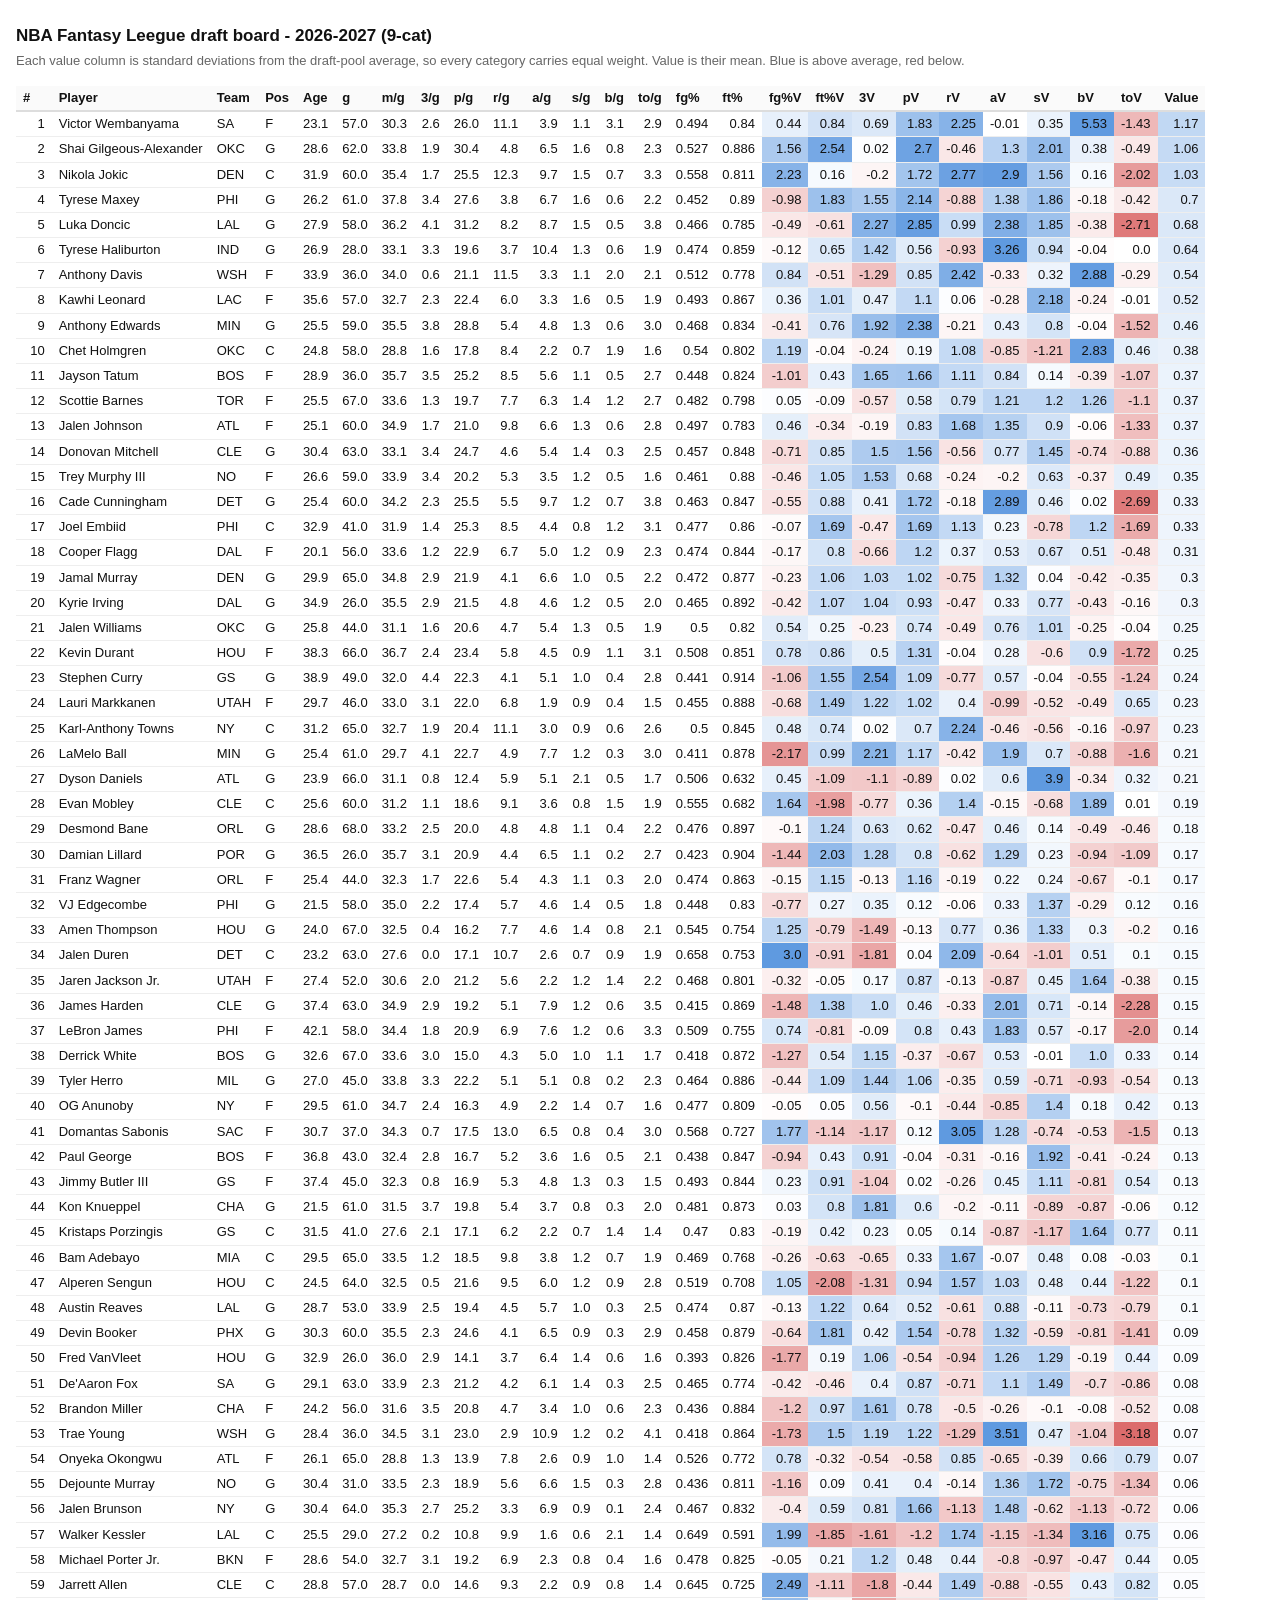
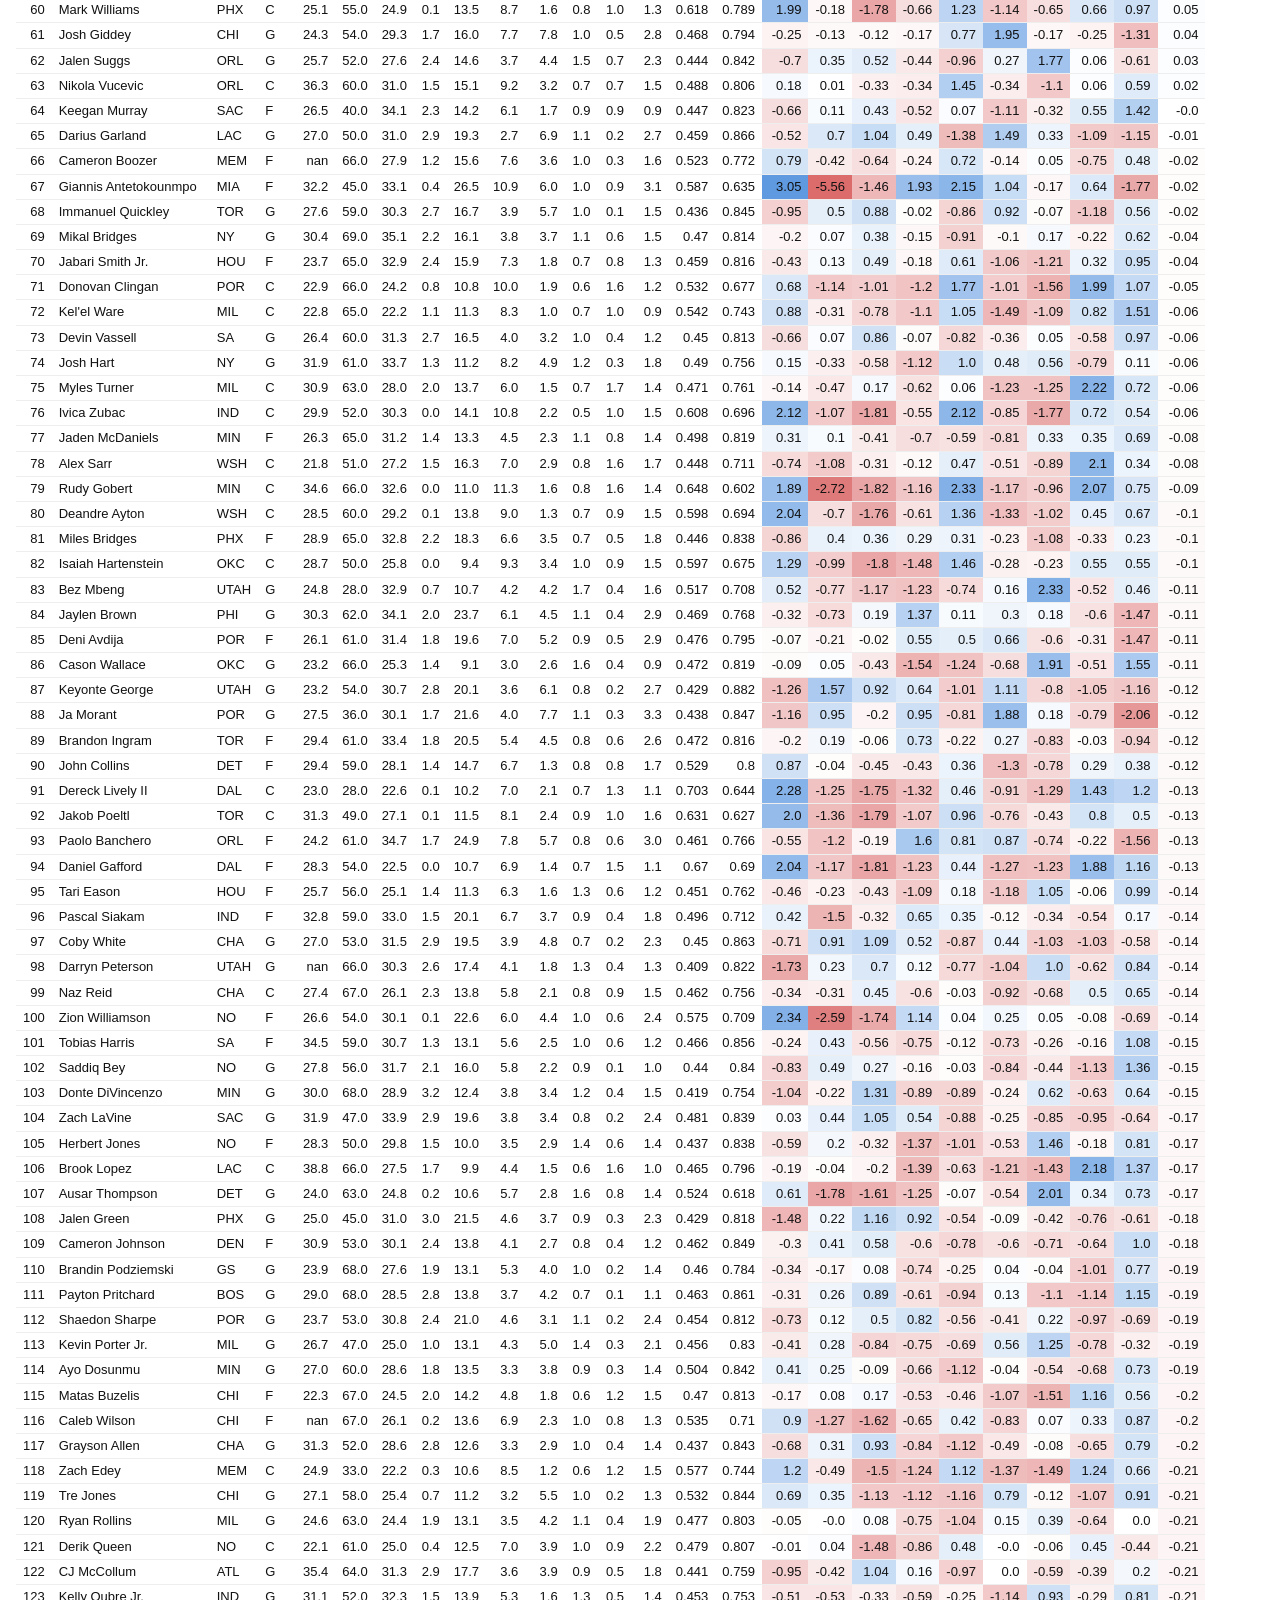
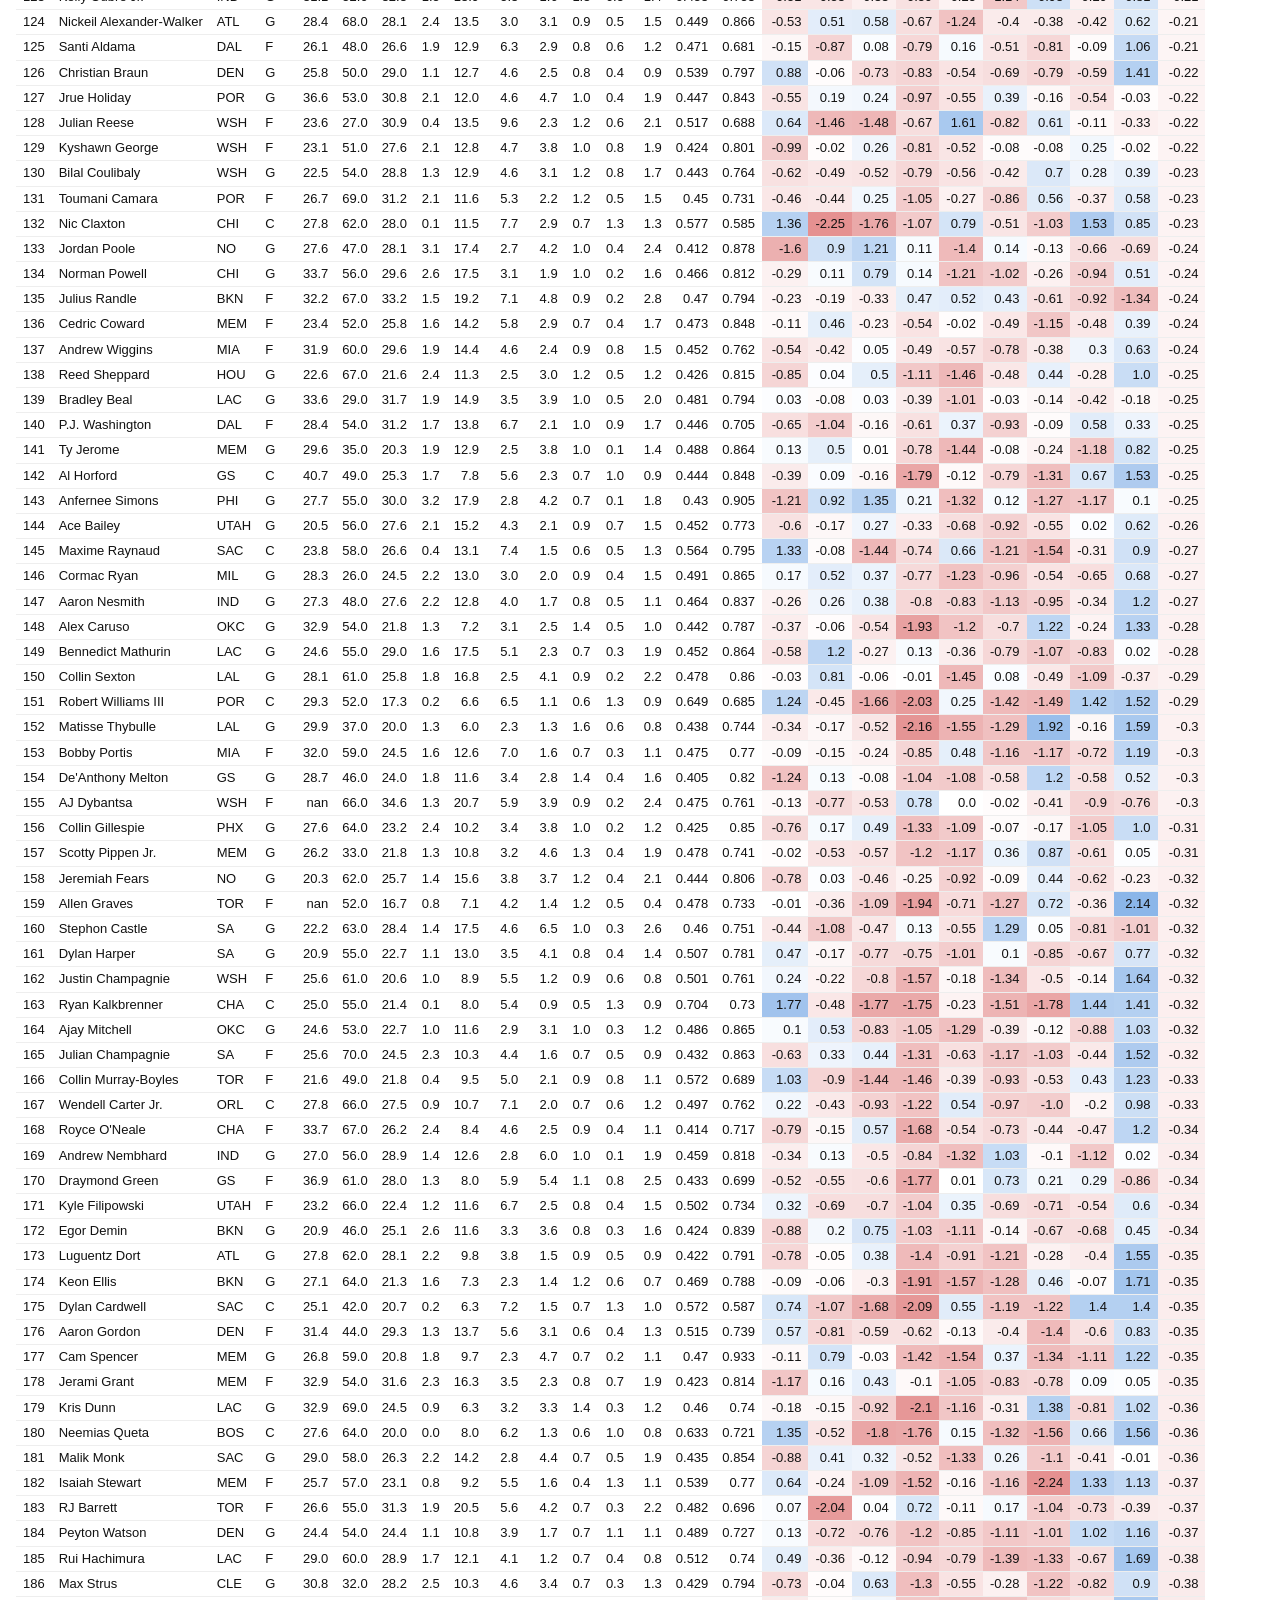
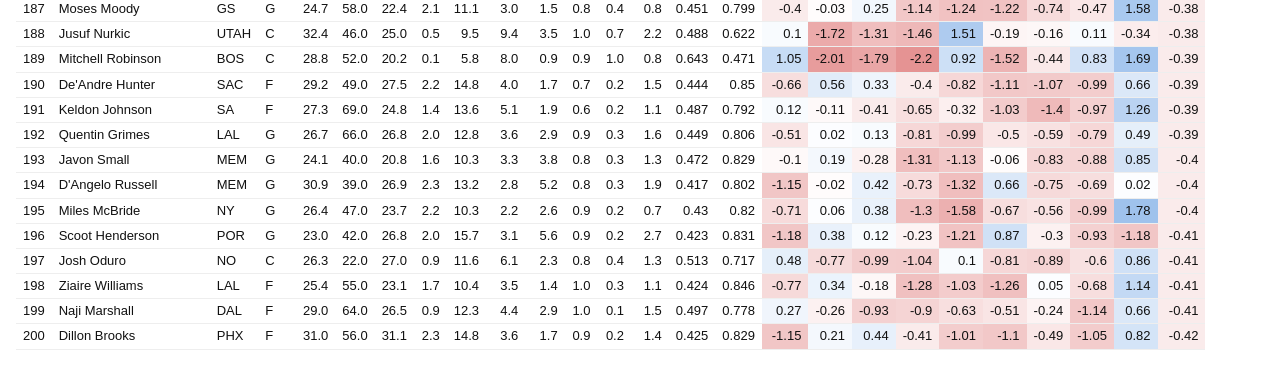
==== commit e08be59a: "Rename the product to NBA Fantasy Leegue Every page title, heading and mention in body copy, across " ====
--- a/docs/draft-board.html
+++ b/docs/draft-board.html
@@ -1,5 +1,5 @@
 <!doctype html><meta charset=utf-8>
-<title>PuntFit draft board - 2026-2027 (9-cat)</title>
+<title>NBA Fantasy Leegue draft board - 2026-2027 (9-cat)</title>
 <style>
  body{font:13px/1.4 -apple-system,Segoe UI,sans-serif;margin:24px 16px;color:#111;background:#fff}
  h1{font-size:17px;margin:0 0 4px} p{color:#666;margin:0 0 16px}
@@ -11,7 +11,7 @@
  td.r{text-align:right;font-variant-numeric:tabular-nums}
  td.name{font-weight:500} tr:hover td{background:#f6f9ff}
 </style>
-<h1>PuntFit draft board - 2026-2027 (9-cat)</h1>
+<h1>NBA Fantasy Leegue draft board - 2026-2027 (9-cat)</h1>
 <p>Each value column is standard deviations from the draft-pool average, so
 every category carries equal weight. Value is their mean.
 Blue is above average, red below.</p>
